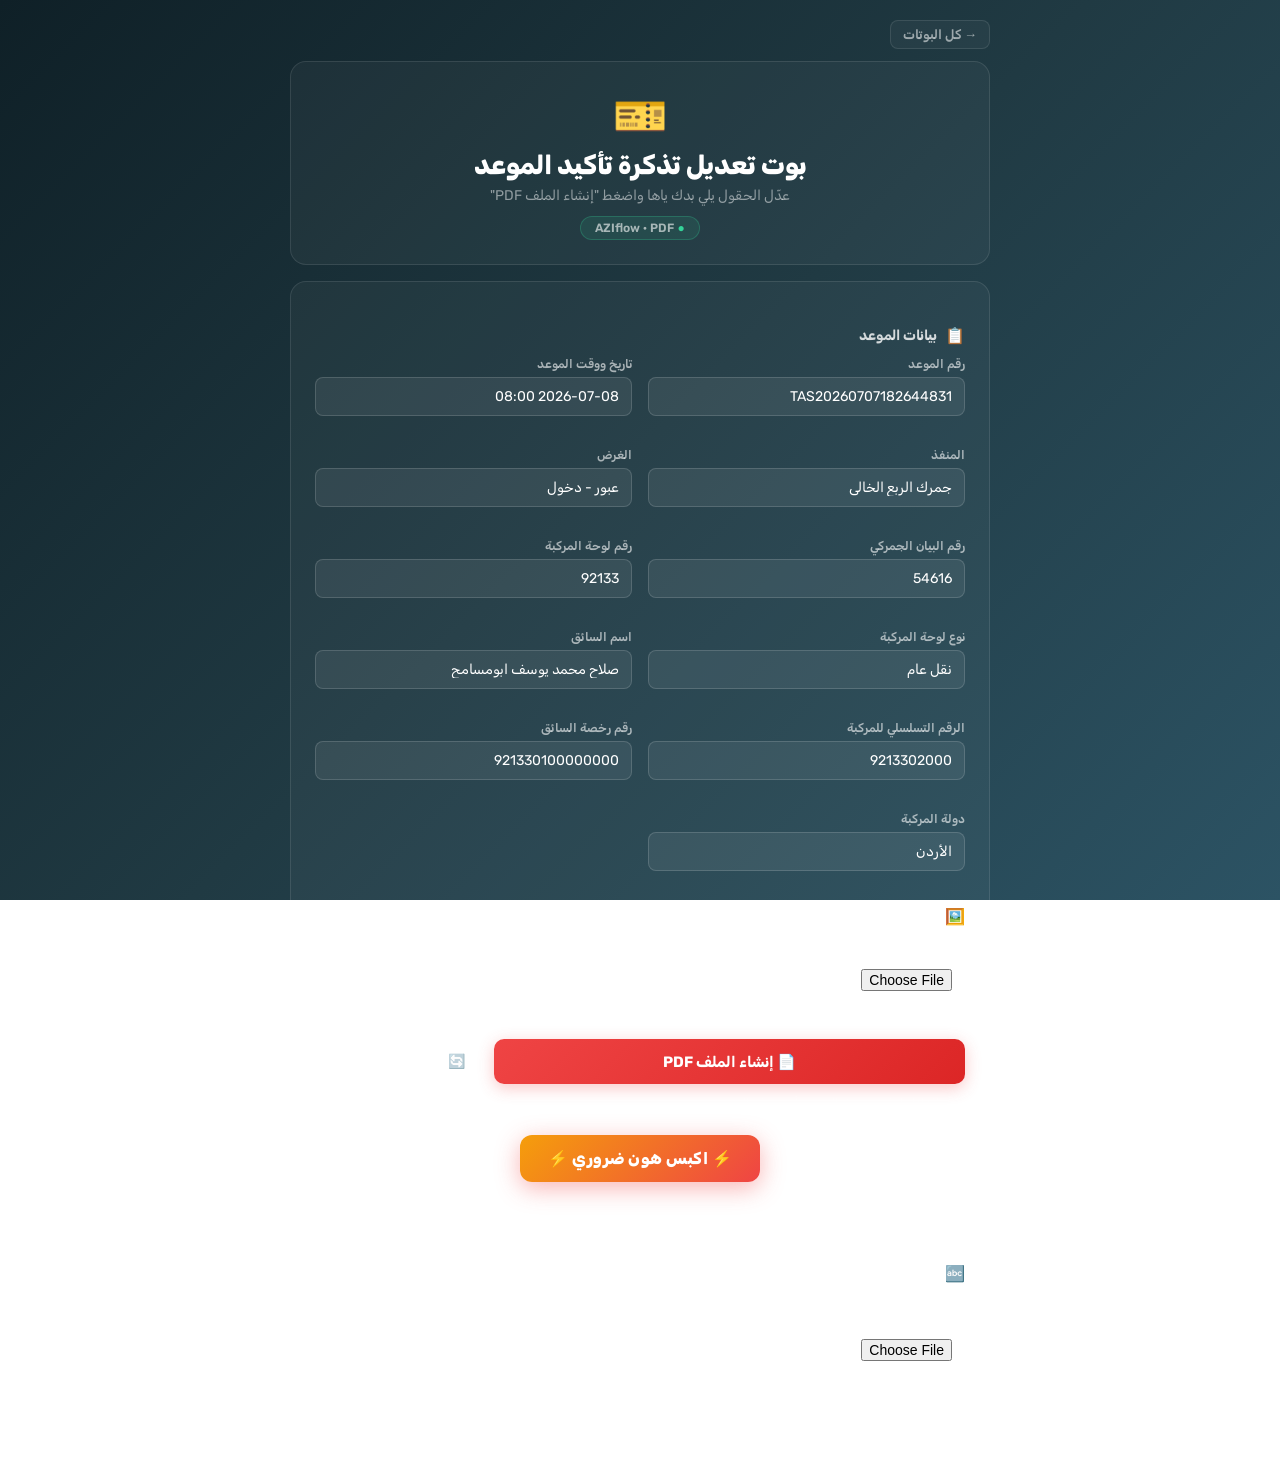
==== bots/bayan/index.html @ f9754955 "Draw a QR code for the appointment number when no image is uploaded Generates a QR code (Model 2, er" ====
<!DOCTYPE html>
<html lang="ar" dir="rtl">
<head>
<meta charset="UTF-8">
<meta name="viewport" content="width=device-width, initial-scale=1.0, viewport-fit=cover">
<link rel="manifest" href="../../manifest.webmanifest">
<meta name="theme-color" content="#0f2027">
<link rel="icon" type="image/png" href="../../shared/brand/favicon.png">
<link rel="apple-touch-icon" href="../../shared/brand/apple-touch-icon.png">
<meta name="mobile-web-app-capable" content="yes">
<meta name="apple-mobile-web-app-capable" content="yes">
<meta name="apple-mobile-web-app-title" content="AZIflow">
<meta name="apple-mobile-web-app-status-bar-style" content="black-translucent">
<title>بوت تعديل تذكرة تأكيد الموعد - AZIflow</title>
<link rel="preconnect" href="https://fonts.googleapis.com">
<link rel="preconnect" href="https://fonts.gstatic.com" crossorigin>
<link href="https://fonts.googleapis.com/css2?family=Rubik:ital,wght@0,300..900;1,300..900&display=swap" rel="stylesheet">
<link rel="stylesheet" href="../../shared/azi.css">
<style>
  /* خاص بهذا البوت */
  a.dl { display:inline-block; margin-top:14px; background:linear-gradient(135deg,#10b981 0%,#059669 100%); color:#fff; padding:12px 20px; border-radius:10px; text-decoration:none; font-weight:700; box-shadow:0 4px 16px rgba(16,185,129,0.3); }
  .fontBox { display:flex; justify-content:space-between; align-items:center; flex-wrap:wrap; gap:10px; }
  .fontBox .hint { margin-top:2px; }
  .fontBadge { font-size:11px; background:rgba(255,255,255,0.07); border:1px solid rgba(255,255,255,0.15); padding:3px 10px; border-radius:20px; color:rgba(255,255,255,0.6); }
</style>
</head>
<body>
<div class="wrapper">
  <a class="backLink" href="../../index.html">→ كل البوتات</a>
  <div class="header">
    <div class="icon">🎫</div>
    <h1>بوت تعديل تذكرة تأكيد الموعد</h1>
    <p>عدّل الحقول يلي بدك ياها واضغط "إنشاء الملف PDF"</p>
    <div class="badge"><span style="color:#34d399">●</span> AZIflow · PDF</div>
  </div>

  <div class="card">
    <div class="section"><span>📋</span><span class="lbl">بيانات الموعد</span></div>
    <div class="grid2">
      <div class="field"><label class="flbl" for="appointment_no">رقم الموعد</label><input type="text" id="appointment_no"></div>
      <div class="field"><label class="flbl" for="date_time">تاريخ ووقت الموعد</label><input type="text" id="date_time"></div>
      <div class="field"><label class="flbl" for="port">المنفذ</label><input type="text" id="port"></div>
      <div class="field"><label class="flbl" for="purpose">الغرض</label><input type="text" id="purpose"></div>
      <div class="field"><label class="flbl" for="declaration_no">رقم البيان الجمركي</label><input type="text" id="declaration_no"></div>
      <div class="field"><label class="flbl" for="plate_no">رقم لوحة المركبة</label><input type="text" id="plate_no"></div>
      <div class="field"><label class="flbl" for="plate_type">نوع لوحة المركبة</label><input type="text" id="plate_type"></div>
      <div class="field"><label class="flbl" for="driver_name">اسم السائق</label><input type="text" id="driver_name"></div>
      <div class="field"><label class="flbl" for="serial_id">الرقم التسلسلي للمركبة</label><input type="text" id="serial_id"></div>
      <div class="field"><label class="flbl" for="license_no">رقم رخصة السائق</label><input type="text" id="license_no"></div>
      <div class="field"><label class="flbl" for="country">دولة المركبة</label><input type="text" id="country"></div>
    </div>

    <div class="section"><span>🖼️</span><span class="lbl">الصورة</span></div>
    <div class="field">
      <label class="flbl" for="photofile">صورة (90×90 نقطة، بنفس مكان الصورة القديمة)</label>
      <input type="file" id="photofile" accept="image/png,image/jpeg">
      <span class="hint">إذا ما رفعت صورة، بنرسم رمز QR لرقم الموعد بنفس المواصفات (21×21 ملم + منطقة هادئة 4 ملم) بنفس المكان.</span>
    </div>


    <div id="errorBox" class="errorBox hidden"></div>
    <div id="successBox" class="successBox hidden"></div>
    <div class="btnRow">
      <button class="pdfBtn" id="generate" type="button">📄 إنشاء الملف PDF</button>
      <button class="resetBtn" id="reset" type="button">🔄 إرجاع القيم الأصلية</button>
    </div>
    <div id="dlwrap"></div>
    <span class="hint" style="margin-top:12px">ملاحظة: إذا ما رفعت صورة، الرمز بيتولّد من رقم الموعد.</span>
    <div id="credit"></div>
  </div>

  <div class="card">
    <div class="section"><span>🔤</span><span class="lbl">خط الأرقام (ChromeSans Regular)</span></div>
    <div class="fontBox">
      <span class="hint">إذا ما رفعت ملف الخط، رح تُستخدم Helvetica مؤقتًا للأرقام.</span>
      <span class="fontBadge" id="numfontbadge">الحالي: Helvetica (افتراضي)</span>
    </div>
    <div class="field" style="margin-top:12px">
      <input type="file" id="numfontfile" accept=".ttf,.otf">
      <span class="hint">ارفع <b>chromesans-regular.ttf/otf</b> ليُضمَّن في الأرقام والحقول الإنجليزية.</span>
    </div>
  </div>
</div>

<!-- المكتبات مضمّنة للعمل بدون إنترنت -->
<script>!function(t,e){"object"==typeof exports&&"undefined"!=typeof module?e(exports):"function"==typeof define&&define.amd?define(["exports"],e):e((t=t||self).PDFLib={})}(this,(function(t){"use strict";
/*! *****************************************************************************
    Copyright (c) Microsoft Corporation. All rights reserved.
    Licensed under the Apache License, Version 2.0 (the "License"); you may not use
    this file except in compliance with the License. You may obtain a copy of the
    License at http://www.apache.org/licenses/LICENSE-2.0

    THIS CODE IS PROVIDED ON AN *AS IS* BASIS, WITHOUT WARRANTIES OR CONDITIONS OF ANY
    KIND, EITHER EXPRESS OR IMPLIED, INCLUDING WITHOUT LIMITATION ANY IMPLIED
    WARRANTIES OR CONDITIONS OF TITLE, FITNESS FOR A PARTICULAR PURPOSE,
    MERCHANTABLITY OR NON-INFRINGEMENT.

    See the Apache Version 2.0 License for specific language governing permissions
    and limitations under the License.
    ***************************************************************************** */var e=function(t,n){return(e=Object.setPrototypeOf||{__proto__:[]}instanceof Array&&function(t,e){t.__proto__=e}||function(t,e){for(var n in e)e.hasOwnProperty(n)&&(t[n]=e[n])})(t,n)};function n(t,n){function r(){this.constructor=t}e(t,n),t.prototype=null===n?Object.create(n):(r.prototype=n.prototype,new r)}var r=function(){return(r=Object.assign||function(t){for(var e,n=1,r=arguments.length;n<r;n++)for(var i in e=arguments[n])Object.prototype.hasOwnProperty.call(e,i)&&(t[i]=e[i]);return t}).apply(this,arguments)};function i(t,e,n,r){return new(n||(n=Promise))((function(i,o){function a(t){try{l(r.next(t))}catch(t){o(t)}}function s(t){try{l(r.throw(t))}catch(t){o(t)}}function l(t){var e;t.done?i(t.value):(e=t.value,e instanceof n?e:new n((function(t){t(e)}))).then(a,s)}l((r=r.apply(t,e||[])).next())}))}function o(t,e){var n,r,i,o,a={label:0,sent:function(){if(1&i[0])throw i[1];return i[1]},trys:[],ops:[]};return o={next:s(0),throw:s(1),return:s(2)},"function"==typeof Symbol&&(o[Symbol.iterator]=function(){return this}),o;function s(o){return function(s){return function(o){if(n)throw new TypeError("Generator is already executing.");for(;a;)try{if(n=1,r&&(i=2&o[0]?r.return:o[0]?r.throw||((i=r.return)&&i.call(r),0):r.next)&&!(i=i.call(r,o[1])).done)return i;switch(r=0,i&&(o=[2&o[0],i.value]),o[0]){case 0:case 1:i=o;break;case 4:return a.label++,{value:o[1],done:!1};case 5:a.label++,r=o[1],o=[0];continue;case 7:o=a.ops.pop(),a.trys.pop();continue;default:if(!(i=a.trys,(i=i.length>0&&i[i.length-1])||6!==o[0]&&2!==o[0])){a=0;continue}if(3===o[0]&&(!i||o[1]>i[0]&&o[1]<i[3])){a.label=o[1];break}if(6===o[0]&&a.label<i[1]){a.label=i[1],i=o;break}if(i&&a.label<i[2]){a.label=i[2],a.ops.push(o);break}i[2]&&a.ops.pop(),a.trys.pop();continue}o=e.call(t,a)}catch(t){o=[6,t],r=0}finally{n=i=0}if(5&o[0])throw o[1];return{value:o[0]?o[1]:void 0,done:!0}}([o,s])}}}function a(){for(var t=0,e=0,n=arguments.length;e<n;e++)t+=arguments[e].length;var r=Array(t),i=0;for(e=0;e<n;e++)for(var o=arguments[e],a=0,s=o.length;a<s;a++,i++)r[i]=o[a];return r}for(var s="ABCDEFGHIJKLMNOPQRSTUVWXYZabcdefghijklmnopqrstuvwxyz0123456789+/",l=new Uint8Array(256),h=0;h<s.length;h++)l[s.charCodeAt(h)]=h;var u,c=function(t){for(var e="",n=t.length,r=0;r<n;r+=3)e+=s[t[r]>>2],e+=s[(3&t[r])<<4|t[r+1]>>4],e+=s[(15&t[r+1])<<2|t[r+2]>>6],e+=s[63&t[r+2]];return n%3==2?e=e.substring(0,e.length-1)+"=":n%3==1&&(e=e.substring(0,e.length-2)+"=="),e},d=function(t){var e,n,r,i,o,a=.75*t.length,s=t.length,h=0;"="===t[t.length-1]&&(a--,"="===t[t.length-2]&&a--);var u=new Uint8Array(a);for(e=0;e<s;e+=4)n=l[t.charCodeAt(e)],r=l[t.charCodeAt(e+1)],i=l[t.charCodeAt(e+2)],o=l[t.charCodeAt(e+3)],u[h++]=n<<2|r>>4,u[h++]=(15&r)<<4|i>>2,u[h++]=(3&i)<<6|63&o;return u},f=/^(data)?:?([\w\/\+]+)?;?(charset=[\w-]+|base64)?.*,/i,p=function(t){var e=t.trim(),n=e.substring(0,100).match(f);if(!n)return d(e);var r=n[0],i=e.substring(r.length);return d(i)},g=function(t){return t.charCodeAt(0)},v=function(t){return t.codePointAt(0)},y=function(t,e){return x(t.toString(16),e,"0").toUpperCase()},m=function(t){return y(t,2)},b=function(t){return String.fromCharCode(t)},w=function(t){return b(parseInt(t,16))},x=function(t,e,n){for(var r="",i=0,o=e-t.length;i<o;i++)r+=n;return r+t},k=function(t,e,n){for(var r=t.length,i=0;i<r;i++)e[n++]=t.charCodeAt(i);return r},F=function(t){return t.replace(/[.*+?^${}()|[\]\\]/g,"\\$&")},S=function(t){return t.replace(/\t|\u0085|\u2028|\u2029/g,"    ").replace(/[\b\v]/g,"")},C=["\\n","\\f","\\r","\\u000B"],A=function(t){return/^[\n\f\r\u000B]$/.test(t)},T=function(t){return t.split(/[\n\f\r\u000B]/)},P=function(t){return t.replace(/[\n\f\r\u000B]/g," ")},z=function(t,e){var n,r=t.charCodeAt(e),i=e+1,o=1;return r>=55296&&r<=56319&&t.length>i&&(n=t.charCodeAt(i))>=56320&&n<=57343&&(o=2),[t.slice(e,e+o),o]},R=function(t){for(var e=[],n=0,r=t.length;n<r;){var i=z(t,n),o=i[0],a=i[1];e.push(o),n+=a}return e},O=function(t,e,n,r){for(var i=function(t){for(var e=C.join("|"),n=["$"],r=0,i=t.length;r<i;r++){var o=t[r];if(A(o))throw new TypeError("`wordBreak` must not include "+e);n.push(""===o?".":F(o))}var a=n.join("|");return new RegExp("("+e+")|((.*?)("+a+"))","gm")}(e),o=S(t).match(i),a="",s=0,l=[],h=function(){""!==a&&l.push(a),a="",s=0},u=0,c=o.length;u<c;u++){var d=o[u];if(A(d))h();else{var f=r(d);s+f>n&&h(),a+=d,s+=f}}return h(),l},D=/^D:(\d\d\d\d)(\d\d)?(\d\d)?(\d\d)?(\d\d)?(\d\d)?([+\-Z])?(\d\d)?'?(\d\d)?'?$/,B=function(t){var e=t.match(D);if(e){var n=e[1],r=e[2],i=void 0===r?"01":r,o=e[3],a=void 0===o?"01":o,s=e[4],l=void 0===s?"00":s,h=e[5],u=void 0===h?"00":h,c=e[6],d=void 0===c?"00":c,f=e[7],p=void 0===f?"Z":f,g=e[8],v=void 0===g?"00":g,y=e[9];return new Date(n+"-"+i+"-"+a+"T"+l+":"+u+":"+d+("Z"===p?"Z":""+p+v+":"+(void 0===y?"00":y)))}},N=function(t,e){for(var n,r,i=0;i<t.length;){var o=t.substring(i).match(e);if(!o)return{match:r,pos:i};r=o,i+=(null!==(n=o.index)&&void 0!==n?n:0)+o[0].length}return{match:r,pos:i}},E=function(t){return t[t.length-1]},j=function(t){if(t instanceof Uint8Array)return t;for(var e=t.length,n=new Uint8Array(e),r=0;r<e;r++)n[r]=t.charCodeAt(r);return n},M=function(){for(var t=[],e=0;e<arguments.length;e++)t[e]=arguments[e];for(var n=t.length,r=[],i=0;i<n;i++){var o=t[i];r[i]=o instanceof Uint8Array?o:j(o)}var a=0;for(i=0;i<n;i++)a+=t[i].length;for(var s=new Uint8Array(a),l=0,h=0;h<n;h++)for(var u=r[h],c=0,d=u.length;c<d;c++)s[l++]=u[c];return s},I=function(t){for(var e=0,n=0,r=t.length;n<r;n++)e+=t[n].length;var i=new Uint8Array(e),o=0;for(n=0,r=t.length;n<r;n++){var a=t[n];i.set(a,o),o+=a.length}return i},U=function(t){for(var e="",n=0,r=t.length;n<r;n++)e+=b(t[n]);return e},V=function(t,e){return t.id-e.id},W=function(t,e){for(var n=[],r=0,i=t.length;r<i;r++){var o=t[r],a=t[r-1];0!==r&&e(o)===e(a)||n.push(o)}return n},q=function(t){for(var e=t.length,n=0,r=Math.floor(e/2);n<r;n++){var i=n,o=e-n-1,a=t[n];t[i]=t[o],t[o]=a}return t},L=function(t){for(var e=0,n=0,r=t.length;n<r;n++)e+=t[n];return e},K=function(t,e){for(var n=new Array(e-t),r=0,i=n.length;r<i;r++)n[r]=t+r;return n},G=function(t,e){for(var n=new Array(e.length),r=0,i=e.length;r<i;r++)n[r]=t[e[r]];return n},H=function(t){return t instanceof Uint8Array||t instanceof ArrayBuffer||"string"==typeof t},_=function(t){if("string"==typeof t)return p(t);if(t instanceof ArrayBuffer)return new Uint8Array(t);if(t instanceof Uint8Array)return t;throw new TypeError("`input` must be one of `string | ArrayBuffer | Uint8Array`")},X=function(){return new Promise((function(t){setTimeout((function(){return t()}),0)}))},Z=function(t,e){void 0===e&&(e=!0);var n=[];e&&n.push(65279);for(var r=0,i=t.length;r<i;){var o=t.codePointAt(r);if(o<65536)n.push(o),r+=1;else{if(!(o<1114112))throw new Error("Invalid code point: 0x"+m(o));n.push(Q(o),$(o)),r+=2}}return new Uint16Array(n)},Y=function(t){return t>=0&&t<=65535},J=function(t){return t>=65536&&t<=1114111},Q=function(t){return Math.floor((t-65536)/1024)+55296},$=function(t){return(t-65536)%1024+56320};!function(t){t.BigEndian="BigEndian",t.LittleEndian="LittleEndian"}(u||(u={}));var tt="�".codePointAt(0),et=function(t,e){if(void 0===e&&(e=!0),t.length<=1)return String.fromCodePoint(tt);for(var n=e?ot(t):u.BigEndian,r=e?2:0,i=[];t.length-r>=2;){var o=it(t[r++],t[r++],n);if(nt(o))if(t.length-r<2)i.push(tt);else{var a=it(t[r++],t[r++],n);rt(a)?i.push(o,a):i.push(tt)}else rt(o)?(r+=2,i.push(tt)):i.push(o)}return r<t.length&&i.push(tt),String.fromCodePoint.apply(String,i)},nt=function(t){return t>=55296&&t<=56319},rt=function(t){return t>=56320&&t<=57343},it=function(t,e,n){if(n===u.LittleEndian)return e<<8|t;if(n===u.BigEndian)return t<<8|e;throw new Error("Invalid byteOrder: "+n)},ot=function(t){return at(t)?u.BigEndian:st(t)?u.LittleEndian:u.BigEndian},at=function(t){return 254===t[0]&&255===t[1]},st=function(t){return 255===t[0]&&254===t[1]},lt=function(t){return at(t)||st(t)},ht=function(t){var e,n=String(t);if(Math.abs(t)<1){if(e=parseInt(t.toString().split("e-")[1])){var r=t<0;r&&(t*=-1),t*=Math.pow(10,e-1),n="0."+new Array(e).join("0")+t.toString().substring(2),r&&(n="-"+n)}}else(e=parseInt(t.toString().split("+")[1]))>20&&(e-=20,n=(t/=Math.pow(10,e)).toString()+new Array(e+1).join("0"));return n},ut=function(t){return Math.ceil(t.toString(2).length/8)},ct=function(t){for(var e=new Uint8Array(ut(t)),n=1;n<=e.length;n++)e[n-1]=t>>8*(e.length-n);return e},dt=function(t){throw new Error(t)};function ft(t,e,n){return t(n={path:e,exports:{},require:function(t,e){return function(){throw new Error("Dynamic requires are not currently supported by @rollup/plugin-commonjs")}(null==e&&n.path)}},n.exports),n.exports}var pt=ft((function(t,e){var n="undefined"!=typeof Uint8Array&&"undefined"!=typeof Uint16Array&&"undefined"!=typeof Int32Array;function r(t,e){return Object.prototype.hasOwnProperty.call(t,e)}e.assign=function(t){for(var e=Array.prototype.slice.call(arguments,1);e.length;){var n=e.shift();if(n){if("object"!=typeof n)throw new TypeError(n+"must be non-object");for(var i in n)r(n,i)&&(t[i]=n[i])}}return t},e.shrinkBuf=function(t,e){return t.length===e?t:t.subarray?t.subarray(0,e):(t.length=e,t)};var i={arraySet:function(t,e,n,r,i){if(e.subarray&&t.subarray)t.set(e.subarray(n,n+r),i);else for(var o=0;o<r;o++)t[i+o]=e[n+o]},flattenChunks:function(t){var e,n,r,i,o,a;for(r=0,e=0,n=t.length;e<n;e++)r+=t[e].length;for(a=new Uint8Array(r),i=0,e=0,n=t.length;e<n;e++)o=t[e],a.set(o,i),i+=o.length;return a}},o={arraySet:function(t,e,n,r,i){for(var o=0;o<r;o++)t[i+o]=e[n+o]},flattenChunks:function(t){return[].concat.apply([],t)}};e.setTyped=function(t){t?(e.Buf8=Uint8Array,e.Buf16=Uint16Array,e.Buf32=Int32Array,e.assign(e,i)):(e.Buf8=Array,e.Buf16=Array,e.Buf32=Array,e.assign(e,o))},e.setTyped(n)}));function gt(t){for(var e=t.length;--e>=0;)t[e]=0}var vt=[0,0,0,0,0,0,0,0,1,1,1,1,2,2,2,2,3,3,3,3,4,4,4,4,5,5,5,5,0],yt=[0,0,0,0,1,1,2,2,3,3,4,4,5,5,6,6,7,7,8,8,9,9,10,10,11,11,12,12,13,13],mt=[0,0,0,0,0,0,0,0,0,0,0,0,0,0,0,0,2,3,7],bt=[16,17,18,0,8,7,9,6,10,5,11,4,12,3,13,2,14,1,15],wt=new Array(576);gt(wt);var xt=new Array(60);gt(xt);var kt=new Array(512);gt(kt);var Ft=new Array(256);gt(Ft);var St=new Array(29);gt(St);var Ct,At,Tt,Pt=new Array(30);function zt(t,e,n,r,i){this.static_tree=t,this.extra_bits=e,this.extra_base=n,this.elems=r,this.max_length=i,this.has_stree=t&&t.length}function Rt(t,e){this.dyn_tree=t,this.max_code=0,this.stat_desc=e}function Ot(t){return t<256?kt[t]:kt[256+(t>>>7)]}function Dt(t,e){t.pending_buf[t.pending++]=255&e,t.pending_buf[t.pending++]=e>>>8&255}function Bt(t,e,n){t.bi_valid>16-n?(t.bi_buf|=e<<t.bi_valid&65535,Dt(t,t.bi_buf),t.bi_buf=e>>16-t.bi_valid,t.bi_valid+=n-16):(t.bi_buf|=e<<t.bi_valid&65535,t.bi_valid+=n)}function Nt(t,e,n){Bt(t,n[2*e],n[2*e+1])}function Et(t,e){var n=0;do{n|=1&t,t>>>=1,n<<=1}while(--e>0);return n>>>1}function jt(t,e,n){var r,i,o=new Array(16),a=0;for(r=1;r<=15;r++)o[r]=a=a+n[r-1]<<1;for(i=0;i<=e;i++){var s=t[2*i+1];0!==s&&(t[2*i]=Et(o[s]++,s))}}function Mt(t){var e;for(e=0;e<286;e++)t.dyn_ltree[2*e]=0;for(e=0;e<30;e++)t.dyn_dtree[2*e]=0;for(e=0;e<19;e++)t.bl_tree[2*e]=0;t.dyn_ltree[512]=1,t.opt_len=t.static_len=0,t.last_lit=t.matches=0}function It(t){t.bi_valid>8?Dt(t,t.bi_buf):t.bi_valid>0&&(t.pending_buf[t.pending++]=t.bi_buf),t.bi_buf=0,t.bi_valid=0}function Ut(t,e,n,r){var i=2*e,o=2*n;return t[i]<t[o]||t[i]===t[o]&&r[e]<=r[n]}function Vt(t,e,n){for(var r=t.heap[n],i=n<<1;i<=t.heap_len&&(i<t.heap_len&&Ut(e,t.heap[i+1],t.heap[i],t.depth)&&i++,!Ut(e,r,t.heap[i],t.depth));)t.heap[n]=t.heap[i],n=i,i<<=1;t.heap[n]=r}function Wt(t,e,n){var r,i,o,a,s=0;if(0!==t.last_lit)do{r=t.pending_buf[t.d_buf+2*s]<<8|t.pending_buf[t.d_buf+2*s+1],i=t.pending_buf[t.l_buf+s],s++,0===r?Nt(t,i,e):(Nt(t,(o=Ft[i])+256+1,e),0!==(a=vt[o])&&Bt(t,i-=St[o],a),Nt(t,o=Ot(--r),n),0!==(a=yt[o])&&Bt(t,r-=Pt[o],a))}while(s<t.last_lit);Nt(t,256,e)}function qt(t,e){var n,r,i,o=e.dyn_tree,a=e.stat_desc.static_tree,s=e.stat_desc.has_stree,l=e.stat_desc.elems,h=-1;for(t.heap_len=0,t.heap_max=573,n=0;n<l;n++)0!==o[2*n]?(t.heap[++t.heap_len]=h=n,t.depth[n]=0):o[2*n+1]=0;for(;t.heap_len<2;)o[2*(i=t.heap[++t.heap_len]=h<2?++h:0)]=1,t.depth[i]=0,t.opt_len--,s&&(t.static_len-=a[2*i+1]);for(e.max_code=h,n=t.heap_len>>1;n>=1;n--)Vt(t,o,n);i=l;do{n=t.heap[1],t.heap[1]=t.heap[t.heap_len--],Vt(t,o,1),r=t.heap[1],t.heap[--t.heap_max]=n,t.heap[--t.heap_max]=r,o[2*i]=o[2*n]+o[2*r],t.depth[i]=(t.depth[n]>=t.depth[r]?t.depth[n]:t.depth[r])+1,o[2*n+1]=o[2*r+1]=i,t.heap[1]=i++,Vt(t,o,1)}while(t.heap_len>=2);t.heap[--t.heap_max]=t.heap[1],function(t,e){var n,r,i,o,a,s,l=e.dyn_tree,h=e.max_code,u=e.stat_desc.static_tree,c=e.stat_desc.has_stree,d=e.stat_desc.extra_bits,f=e.stat_desc.extra_base,p=e.stat_desc.max_length,g=0;for(o=0;o<=15;o++)t.bl_count[o]=0;for(l[2*t.heap[t.heap_max]+1]=0,n=t.heap_max+1;n<573;n++)(o=l[2*l[2*(r=t.heap[n])+1]+1]+1)>p&&(o=p,g++),l[2*r+1]=o,r>h||(t.bl_count[o]++,a=0,r>=f&&(a=d[r-f]),s=l[2*r],t.opt_len+=s*(o+a),c&&(t.static_len+=s*(u[2*r+1]+a)));if(0!==g){do{for(o=p-1;0===t.bl_count[o];)o--;t.bl_count[o]--,t.bl_count[o+1]+=2,t.bl_count[p]--,g-=2}while(g>0);for(o=p;0!==o;o--)for(r=t.bl_count[o];0!==r;)(i=t.heap[--n])>h||(l[2*i+1]!==o&&(t.opt_len+=(o-l[2*i+1])*l[2*i],l[2*i+1]=o),r--)}}(t,e),jt(o,h,t.bl_count)}function Lt(t,e,n){var r,i,o=-1,a=e[1],s=0,l=7,h=4;for(0===a&&(l=138,h=3),e[2*(n+1)+1]=65535,r=0;r<=n;r++)i=a,a=e[2*(r+1)+1],++s<l&&i===a||(s<h?t.bl_tree[2*i]+=s:0!==i?(i!==o&&t.bl_tree[2*i]++,t.bl_tree[32]++):s<=10?t.bl_tree[34]++:t.bl_tree[36]++,s=0,o=i,0===a?(l=138,h=3):i===a?(l=6,h=3):(l=7,h=4))}function Kt(t,e,n){var r,i,o=-1,a=e[1],s=0,l=7,h=4;for(0===a&&(l=138,h=3),r=0;r<=n;r++)if(i=a,a=e[2*(r+1)+1],!(++s<l&&i===a)){if(s<h)do{Nt(t,i,t.bl_tree)}while(0!=--s);else 0!==i?(i!==o&&(Nt(t,i,t.bl_tree),s--),Nt(t,16,t.bl_tree),Bt(t,s-3,2)):s<=10?(Nt(t,17,t.bl_tree),Bt(t,s-3,3)):(Nt(t,18,t.bl_tree),Bt(t,s-11,7));s=0,o=i,0===a?(l=138,h=3):i===a?(l=6,h=3):(l=7,h=4)}}gt(Pt);var Gt=!1;function Ht(t,e,n,r){Bt(t,0+(r?1:0),3),function(t,e,n,r){It(t),r&&(Dt(t,n),Dt(t,~n)),pt.arraySet(t.pending_buf,t.window,e,n,t.pending),t.pending+=n}(t,e,n,!0)}var _t={_tr_init:function(t){Gt||(!function(){var t,e,n,r,i,o=new Array(16);for(n=0,r=0;r<28;r++)for(St[r]=n,t=0;t<1<<vt[r];t++)Ft[n++]=r;for(Ft[n-1]=r,i=0,r=0;r<16;r++)for(Pt[r]=i,t=0;t<1<<yt[r];t++)kt[i++]=r;for(i>>=7;r<30;r++)for(Pt[r]=i<<7,t=0;t<1<<yt[r]-7;t++)kt[256+i++]=r;for(e=0;e<=15;e++)o[e]=0;for(t=0;t<=143;)wt[2*t+1]=8,t++,o[8]++;for(;t<=255;)wt[2*t+1]=9,t++,o[9]++;for(;t<=279;)wt[2*t+1]=7,t++,o[7]++;for(;t<=287;)wt[2*t+1]=8,t++,o[8]++;for(jt(wt,287,o),t=0;t<30;t++)xt[2*t+1]=5,xt[2*t]=Et(t,5);Ct=new zt(wt,vt,257,286,15),At=new zt(xt,yt,0,30,15),Tt=new zt(new Array(0),mt,0,19,7)}(),Gt=!0),t.l_desc=new Rt(t.dyn_ltree,Ct),t.d_desc=new Rt(t.dyn_dtree,At),t.bl_desc=new Rt(t.bl_tree,Tt),t.bi_buf=0,t.bi_valid=0,Mt(t)},_tr_stored_block:Ht,_tr_flush_block:function(t,e,n,r){var i,o,a=0;t.level>0?(2===t.strm.data_type&&(t.strm.data_type=function(t){var e,n=4093624447;for(e=0;e<=31;e++,n>>>=1)if(1&n&&0!==t.dyn_ltree[2*e])return 0;if(0!==t.dyn_ltree[18]||0!==t.dyn_ltree[20]||0!==t.dyn_ltree[26])return 1;for(e=32;e<256;e++)if(0!==t.dyn_ltree[2*e])return 1;return 0}(t)),qt(t,t.l_desc),qt(t,t.d_desc),a=function(t){var e;for(Lt(t,t.dyn_ltree,t.l_desc.max_code),Lt(t,t.dyn_dtree,t.d_desc.max_code),qt(t,t.bl_desc),e=18;e>=3&&0===t.bl_tree[2*bt[e]+1];e--);return t.opt_len+=3*(e+1)+5+5+4,e}(t),i=t.opt_len+3+7>>>3,(o=t.static_len+3+7>>>3)<=i&&(i=o)):i=o=n+5,n+4<=i&&-1!==e?Ht(t,e,n,r):4===t.strategy||o===i?(Bt(t,2+(r?1:0),3),Wt(t,wt,xt)):(Bt(t,4+(r?1:0),3),function(t,e,n,r){var i;for(Bt(t,e-257,5),Bt(t,n-1,5),Bt(t,r-4,4),i=0;i<r;i++)Bt(t,t.bl_tree[2*bt[i]+1],3);Kt(t,t.dyn_ltree,e-1),Kt(t,t.dyn_dtree,n-1)}(t,t.l_desc.max_code+1,t.d_desc.max_code+1,a+1),Wt(t,t.dyn_ltree,t.dyn_dtree)),Mt(t),r&&It(t)},_tr_tally:function(t,e,n){return t.pending_buf[t.d_buf+2*t.last_lit]=e>>>8&255,t.pending_buf[t.d_buf+2*t.last_lit+1]=255&e,t.pending_buf[t.l_buf+t.last_lit]=255&n,t.last_lit++,0===e?t.dyn_ltree[2*n]++:(t.matches++,e--,t.dyn_ltree[2*(Ft[n]+256+1)]++,t.dyn_dtree[2*Ot(e)]++),t.last_lit===t.lit_bufsize-1},_tr_align:function(t){Bt(t,2,3),Nt(t,256,wt),function(t){16===t.bi_valid?(Dt(t,t.bi_buf),t.bi_buf=0,t.bi_valid=0):t.bi_valid>=8&&(t.pending_buf[t.pending++]=255&t.bi_buf,t.bi_buf>>=8,t.bi_valid-=8)}(t)}};var Xt=function(t,e,n,r){for(var i=65535&t|0,o=t>>>16&65535|0,a=0;0!==n;){n-=a=n>2e3?2e3:n;do{o=o+(i=i+e[r++]|0)|0}while(--a);i%=65521,o%=65521}return i|o<<16|0};var Zt=function(){for(var t,e=[],n=0;n<256;n++){t=n;for(var r=0;r<8;r++)t=1&t?3988292384^t>>>1:t>>>1;e[n]=t}return e}();var Yt,Jt=function(t,e,n,r){var i=Zt,o=r+n;t^=-1;for(var a=r;a<o;a++)t=t>>>8^i[255&(t^e[a])];return-1^t},Qt={2:"need dictionary",1:"stream end",0:"","-1":"file error","-2":"stream error","-3":"data error","-4":"insufficient memory","-5":"buffer error","-6":"incompatible version"};function $t(t,e){return t.msg=Qt[e],e}function te(t){return(t<<1)-(t>4?9:0)}function ee(t){for(var e=t.length;--e>=0;)t[e]=0}function ne(t){var e=t.state,n=e.pending;n>t.avail_out&&(n=t.avail_out),0!==n&&(pt.arraySet(t.output,e.pending_buf,e.pending_out,n,t.next_out),t.next_out+=n,e.pending_out+=n,t.total_out+=n,t.avail_out-=n,e.pending-=n,0===e.pending&&(e.pending_out=0))}function re(t,e){_t._tr_flush_block(t,t.block_start>=0?t.block_start:-1,t.strstart-t.block_start,e),t.block_start=t.strstart,ne(t.strm)}function ie(t,e){t.pending_buf[t.pending++]=e}function oe(t,e){t.pending_buf[t.pending++]=e>>>8&255,t.pending_buf[t.pending++]=255&e}function ae(t,e,n,r){var i=t.avail_in;return i>r&&(i=r),0===i?0:(t.avail_in-=i,pt.arraySet(e,t.input,t.next_in,i,n),1===t.state.wrap?t.adler=Xt(t.adler,e,i,n):2===t.state.wrap&&(t.adler=Jt(t.adler,e,i,n)),t.next_in+=i,t.total_in+=i,i)}function se(t,e){var n,r,i=t.max_chain_length,o=t.strstart,a=t.prev_length,s=t.nice_match,l=t.strstart>t.w_size-262?t.strstart-(t.w_size-262):0,h=t.window,u=t.w_mask,c=t.prev,d=t.strstart+258,f=h[o+a-1],p=h[o+a];t.prev_length>=t.good_match&&(i>>=2),s>t.lookahead&&(s=t.lookahead);do{if(h[(n=e)+a]===p&&h[n+a-1]===f&&h[n]===h[o]&&h[++n]===h[o+1]){o+=2,n++;do{}while(h[++o]===h[++n]&&h[++o]===h[++n]&&h[++o]===h[++n]&&h[++o]===h[++n]&&h[++o]===h[++n]&&h[++o]===h[++n]&&h[++o]===h[++n]&&h[++o]===h[++n]&&o<d);if(r=258-(d-o),o=d-258,r>a){if(t.match_start=e,a=r,r>=s)break;f=h[o+a-1],p=h[o+a]}}}while((e=c[e&u])>l&&0!=--i);return a<=t.lookahead?a:t.lookahead}function le(t){var e,n,r,i,o,a=t.w_size;do{if(i=t.window_size-t.lookahead-t.strstart,t.strstart>=a+(a-262)){pt.arraySet(t.window,t.window,a,a,0),t.match_start-=a,t.strstart-=a,t.block_start-=a,e=n=t.hash_size;do{r=t.head[--e],t.head[e]=r>=a?r-a:0}while(--n);e=n=a;do{r=t.prev[--e],t.prev[e]=r>=a?r-a:0}while(--n);i+=a}if(0===t.strm.avail_in)break;if(n=ae(t.strm,t.window,t.strstart+t.lookahead,i),t.lookahead+=n,t.lookahead+t.insert>=3)for(o=t.strstart-t.insert,t.ins_h=t.window[o],t.ins_h=(t.ins_h<<t.hash_shift^t.window[o+1])&t.hash_mask;t.insert&&(t.ins_h=(t.ins_h<<t.hash_shift^t.window[o+3-1])&t.hash_mask,t.prev[o&t.w_mask]=t.head[t.ins_h],t.head[t.ins_h]=o,o++,t.insert--,!(t.lookahead+t.insert<3)););}while(t.lookahead<262&&0!==t.strm.avail_in)}function he(t,e){for(var n,r;;){if(t.lookahead<262){if(le(t),t.lookahead<262&&0===e)return 1;if(0===t.lookahead)break}if(n=0,t.lookahead>=3&&(t.ins_h=(t.ins_h<<t.hash_shift^t.window[t.strstart+3-1])&t.hash_mask,n=t.prev[t.strstart&t.w_mask]=t.head[t.ins_h],t.head[t.ins_h]=t.strstart),0!==n&&t.strstart-n<=t.w_size-262&&(t.match_length=se(t,n)),t.match_length>=3)if(r=_t._tr_tally(t,t.strstart-t.match_start,t.match_length-3),t.lookahead-=t.match_length,t.match_length<=t.max_lazy_match&&t.lookahead>=3){t.match_length--;do{t.strstart++,t.ins_h=(t.ins_h<<t.hash_shift^t.window[t.strstart+3-1])&t.hash_mask,n=t.prev[t.strstart&t.w_mask]=t.head[t.ins_h],t.head[t.ins_h]=t.strstart}while(0!=--t.match_length);t.strstart++}else t.strstart+=t.match_length,t.match_length=0,t.ins_h=t.window[t.strstart],t.ins_h=(t.ins_h<<t.hash_shift^t.window[t.strstart+1])&t.hash_mask;else r=_t._tr_tally(t,0,t.window[t.strstart]),t.lookahead--,t.strstart++;if(r&&(re(t,!1),0===t.strm.avail_out))return 1}return t.insert=t.strstart<2?t.strstart:2,4===e?(re(t,!0),0===t.strm.avail_out?3:4):t.last_lit&&(re(t,!1),0===t.strm.avail_out)?1:2}function ue(t,e){for(var n,r,i;;){if(t.lookahead<262){if(le(t),t.lookahead<262&&0===e)return 1;if(0===t.lookahead)break}if(n=0,t.lookahead>=3&&(t.ins_h=(t.ins_h<<t.hash_shift^t.window[t.strstart+3-1])&t.hash_mask,n=t.prev[t.strstart&t.w_mask]=t.head[t.ins_h],t.head[t.ins_h]=t.strstart),t.prev_length=t.match_length,t.prev_match=t.match_start,t.match_length=2,0!==n&&t.prev_length<t.max_lazy_match&&t.strstart-n<=t.w_size-262&&(t.match_length=se(t,n),t.match_length<=5&&(1===t.strategy||3===t.match_length&&t.strstart-t.match_start>4096)&&(t.match_length=2)),t.prev_length>=3&&t.match_length<=t.prev_length){i=t.strstart+t.lookahead-3,r=_t._tr_tally(t,t.strstart-1-t.prev_match,t.prev_length-3),t.lookahead-=t.prev_length-1,t.prev_length-=2;do{++t.strstart<=i&&(t.ins_h=(t.ins_h<<t.hash_shift^t.window[t.strstart+3-1])&t.hash_mask,n=t.prev[t.strstart&t.w_mask]=t.head[t.ins_h],t.head[t.ins_h]=t.strstart)}while(0!=--t.prev_length);if(t.match_available=0,t.match_length=2,t.strstart++,r&&(re(t,!1),0===t.strm.avail_out))return 1}else if(t.match_available){if((r=_t._tr_tally(t,0,t.window[t.strstart-1]))&&re(t,!1),t.strstart++,t.lookahead--,0===t.strm.avail_out)return 1}else t.match_available=1,t.strstart++,t.lookahead--}return t.match_available&&(r=_t._tr_tally(t,0,t.window[t.strstart-1]),t.match_available=0),t.insert=t.strstart<2?t.strstart:2,4===e?(re(t,!0),0===t.strm.avail_out?3:4):t.last_lit&&(re(t,!1),0===t.strm.avail_out)?1:2}function ce(t,e,n,r,i){this.good_length=t,this.max_lazy=e,this.nice_length=n,this.max_chain=r,this.func=i}function de(){this.strm=null,this.status=0,this.pending_buf=null,this.pending_buf_size=0,this.pending_out=0,this.pending=0,this.wrap=0,this.gzhead=null,this.gzindex=0,this.method=8,this.last_flush=-1,this.w_size=0,this.w_bits=0,this.w_mask=0,this.window=null,this.window_size=0,this.prev=null,this.head=null,this.ins_h=0,this.hash_size=0,this.hash_bits=0,this.hash_mask=0,this.hash_shift=0,this.block_start=0,this.match_length=0,this.prev_match=0,this.match_available=0,this.strstart=0,this.match_start=0,this.lookahead=0,this.prev_length=0,this.max_chain_length=0,this.max_lazy_match=0,this.level=0,this.strategy=0,this.good_match=0,this.nice_match=0,this.dyn_ltree=new pt.Buf16(1146),this.dyn_dtree=new pt.Buf16(122),this.bl_tree=new pt.Buf16(78),ee(this.dyn_ltree),ee(this.dyn_dtree),ee(this.bl_tree),this.l_desc=null,this.d_desc=null,this.bl_desc=null,this.bl_count=new pt.Buf16(16),this.heap=new pt.Buf16(573),ee(this.heap),this.heap_len=0,this.heap_max=0,this.depth=new pt.Buf16(573),ee(this.depth),this.l_buf=0,this.lit_bufsize=0,this.last_lit=0,this.d_buf=0,this.opt_len=0,this.static_len=0,this.matches=0,this.insert=0,this.bi_buf=0,this.bi_valid=0}function fe(t){var e;return t&&t.state?(t.total_in=t.total_out=0,t.data_type=2,(e=t.state).pending=0,e.pending_out=0,e.wrap<0&&(e.wrap=-e.wrap),e.status=e.wrap?42:113,t.adler=2===e.wrap?0:1,e.last_flush=0,_t._tr_init(e),0):$t(t,-2)}function pe(t){var e,n=fe(t);return 0===n&&((e=t.state).window_size=2*e.w_size,ee(e.head),e.max_lazy_match=Yt[e.level].max_lazy,e.good_match=Yt[e.level].good_length,e.nice_match=Yt[e.level].nice_length,e.max_chain_length=Yt[e.level].max_chain,e.strstart=0,e.block_start=0,e.lookahead=0,e.insert=0,e.match_length=e.prev_length=2,e.match_available=0,e.ins_h=0),n}function ge(t,e,n,r,i,o){if(!t)return-2;var a=1;if(-1===e&&(e=6),r<0?(a=0,r=-r):r>15&&(a=2,r-=16),i<1||i>9||8!==n||r<8||r>15||e<0||e>9||o<0||o>4)return $t(t,-2);8===r&&(r=9);var s=new de;return t.state=s,s.strm=t,s.wrap=a,s.gzhead=null,s.w_bits=r,s.w_size=1<<s.w_bits,s.w_mask=s.w_size-1,s.hash_bits=i+7,s.hash_size=1<<s.hash_bits,s.hash_mask=s.hash_size-1,s.hash_shift=~~((s.hash_bits+3-1)/3),s.window=new pt.Buf8(2*s.w_size),s.head=new pt.Buf16(s.hash_size),s.prev=new pt.Buf16(s.w_size),s.lit_bufsize=1<<i+6,s.pending_buf_size=4*s.lit_bufsize,s.pending_buf=new pt.Buf8(s.pending_buf_size),s.d_buf=1*s.lit_bufsize,s.l_buf=3*s.lit_bufsize,s.level=e,s.strategy=o,s.method=n,pe(t)}Yt=[new ce(0,0,0,0,(function(t,e){var n=65535;for(n>t.pending_buf_size-5&&(n=t.pending_buf_size-5);;){if(t.lookahead<=1){if(le(t),0===t.lookahead&&0===e)return 1;if(0===t.lookahead)break}t.strstart+=t.lookahead,t.lookahead=0;var r=t.block_start+n;if((0===t.strstart||t.strstart>=r)&&(t.lookahead=t.strstart-r,t.strstart=r,re(t,!1),0===t.strm.avail_out))return 1;if(t.strstart-t.block_start>=t.w_size-262&&(re(t,!1),0===t.strm.avail_out))return 1}return t.insert=0,4===e?(re(t,!0),0===t.strm.avail_out?3:4):(t.strstart>t.block_start&&(re(t,!1),t.strm.avail_out),1)})),new ce(4,4,8,4,he),new ce(4,5,16,8,he),new ce(4,6,32,32,he),new ce(4,4,16,16,ue),new ce(8,16,32,32,ue),new ce(8,16,128,128,ue),new ce(8,32,128,256,ue),new ce(32,128,258,1024,ue),new ce(32,258,258,4096,ue)];var ve={deflateInit:function(t,e){return ge(t,e,8,15,8,0)},deflateInit2:ge,deflateReset:pe,deflateResetKeep:fe,deflateSetHeader:function(t,e){return t&&t.state?2!==t.state.wrap?-2:(t.state.gzhead=e,0):-2},deflate:function(t,e){var n,r,i,o;if(!t||!t.state||e>5||e<0)return t?$t(t,-2):-2;if(r=t.state,!t.output||!t.input&&0!==t.avail_in||666===r.status&&4!==e)return $t(t,0===t.avail_out?-5:-2);if(r.strm=t,n=r.last_flush,r.last_flush=e,42===r.status)if(2===r.wrap)t.adler=0,ie(r,31),ie(r,139),ie(r,8),r.gzhead?(ie(r,(r.gzhead.text?1:0)+(r.gzhead.hcrc?2:0)+(r.gzhead.extra?4:0)+(r.gzhead.name?8:0)+(r.gzhead.comment?16:0)),ie(r,255&r.gzhead.time),ie(r,r.gzhead.time>>8&255),ie(r,r.gzhead.time>>16&255),ie(r,r.gzhead.time>>24&255),ie(r,9===r.level?2:r.strategy>=2||r.level<2?4:0),ie(r,255&r.gzhead.os),r.gzhead.extra&&r.gzhead.extra.length&&(ie(r,255&r.gzhead.extra.length),ie(r,r.gzhead.extra.length>>8&255)),r.gzhead.hcrc&&(t.adler=Jt(t.adler,r.pending_buf,r.pending,0)),r.gzindex=0,r.status=69):(ie(r,0),ie(r,0),ie(r,0),ie(r,0),ie(r,0),ie(r,9===r.level?2:r.strategy>=2||r.level<2?4:0),ie(r,3),r.status=113);else{var a=8+(r.w_bits-8<<4)<<8;a|=(r.strategy>=2||r.level<2?0:r.level<6?1:6===r.level?2:3)<<6,0!==r.strstart&&(a|=32),a+=31-a%31,r.status=113,oe(r,a),0!==r.strstart&&(oe(r,t.adler>>>16),oe(r,65535&t.adler)),t.adler=1}if(69===r.status)if(r.gzhead.extra){for(i=r.pending;r.gzindex<(65535&r.gzhead.extra.length)&&(r.pending!==r.pending_buf_size||(r.gzhead.hcrc&&r.pending>i&&(t.adler=Jt(t.adler,r.pending_buf,r.pending-i,i)),ne(t),i=r.pending,r.pending!==r.pending_buf_size));)ie(r,255&r.gzhead.extra[r.gzindex]),r.gzindex++;r.gzhead.hcrc&&r.pending>i&&(t.adler=Jt(t.adler,r.pending_buf,r.pending-i,i)),r.gzindex===r.gzhead.extra.length&&(r.gzindex=0,r.status=73)}else r.status=73;if(73===r.status)if(r.gzhead.name){i=r.pending;do{if(r.pending===r.pending_buf_size&&(r.gzhead.hcrc&&r.pending>i&&(t.adler=Jt(t.adler,r.pending_buf,r.pending-i,i)),ne(t),i=r.pending,r.pending===r.pending_buf_size)){o=1;break}o=r.gzindex<r.gzhead.name.length?255&r.gzhead.name.charCodeAt(r.gzindex++):0,ie(r,o)}while(0!==o);r.gzhead.hcrc&&r.pending>i&&(t.adler=Jt(t.adler,r.pending_buf,r.pending-i,i)),0===o&&(r.gzindex=0,r.status=91)}else r.status=91;if(91===r.status)if(r.gzhead.comment){i=r.pending;do{if(r.pending===r.pending_buf_size&&(r.gzhead.hcrc&&r.pending>i&&(t.adler=Jt(t.adler,r.pending_buf,r.pending-i,i)),ne(t),i=r.pending,r.pending===r.pending_buf_size)){o=1;break}o=r.gzindex<r.gzhead.comment.length?255&r.gzhead.comment.charCodeAt(r.gzindex++):0,ie(r,o)}while(0!==o);r.gzhead.hcrc&&r.pending>i&&(t.adler=Jt(t.adler,r.pending_buf,r.pending-i,i)),0===o&&(r.status=103)}else r.status=103;if(103===r.status&&(r.gzhead.hcrc?(r.pending+2>r.pending_buf_size&&ne(t),r.pending+2<=r.pending_buf_size&&(ie(r,255&t.adler),ie(r,t.adler>>8&255),t.adler=0,r.status=113)):r.status=113),0!==r.pending){if(ne(t),0===t.avail_out)return r.last_flush=-1,0}else if(0===t.avail_in&&te(e)<=te(n)&&4!==e)return $t(t,-5);if(666===r.status&&0!==t.avail_in)return $t(t,-5);if(0!==t.avail_in||0!==r.lookahead||0!==e&&666!==r.status){var s=2===r.strategy?function(t,e){for(var n;;){if(0===t.lookahead&&(le(t),0===t.lookahead)){if(0===e)return 1;break}if(t.match_length=0,n=_t._tr_tally(t,0,t.window[t.strstart]),t.lookahead--,t.strstart++,n&&(re(t,!1),0===t.strm.avail_out))return 1}return t.insert=0,4===e?(re(t,!0),0===t.strm.avail_out?3:4):t.last_lit&&(re(t,!1),0===t.strm.avail_out)?1:2}(r,e):3===r.strategy?function(t,e){for(var n,r,i,o,a=t.window;;){if(t.lookahead<=258){if(le(t),t.lookahead<=258&&0===e)return 1;if(0===t.lookahead)break}if(t.match_length=0,t.lookahead>=3&&t.strstart>0&&(r=a[i=t.strstart-1])===a[++i]&&r===a[++i]&&r===a[++i]){o=t.strstart+258;do{}while(r===a[++i]&&r===a[++i]&&r===a[++i]&&r===a[++i]&&r===a[++i]&&r===a[++i]&&r===a[++i]&&r===a[++i]&&i<o);t.match_length=258-(o-i),t.match_length>t.lookahead&&(t.match_length=t.lookahead)}if(t.match_length>=3?(n=_t._tr_tally(t,1,t.match_length-3),t.lookahead-=t.match_length,t.strstart+=t.match_length,t.match_length=0):(n=_t._tr_tally(t,0,t.window[t.strstart]),t.lookahead--,t.strstart++),n&&(re(t,!1),0===t.strm.avail_out))return 1}return t.insert=0,4===e?(re(t,!0),0===t.strm.avail_out?3:4):t.last_lit&&(re(t,!1),0===t.strm.avail_out)?1:2}(r,e):Yt[r.level].func(r,e);if(3!==s&&4!==s||(r.status=666),1===s||3===s)return 0===t.avail_out&&(r.last_flush=-1),0;if(2===s&&(1===e?_t._tr_align(r):5!==e&&(_t._tr_stored_block(r,0,0,!1),3===e&&(ee(r.head),0===r.lookahead&&(r.strstart=0,r.block_start=0,r.insert=0))),ne(t),0===t.avail_out))return r.last_flush=-1,0}return 4!==e?0:r.wrap<=0?1:(2===r.wrap?(ie(r,255&t.adler),ie(r,t.adler>>8&255),ie(r,t.adler>>16&255),ie(r,t.adler>>24&255),ie(r,255&t.total_in),ie(r,t.total_in>>8&255),ie(r,t.total_in>>16&255),ie(r,t.total_in>>24&255)):(oe(r,t.adler>>>16),oe(r,65535&t.adler)),ne(t),r.wrap>0&&(r.wrap=-r.wrap),0!==r.pending?0:1)},deflateEnd:function(t){var e;return t&&t.state?42!==(e=t.state.status)&&69!==e&&73!==e&&91!==e&&103!==e&&113!==e&&666!==e?$t(t,-2):(t.state=null,113===e?$t(t,-3):0):-2},deflateSetDictionary:function(t,e){var n,r,i,o,a,s,l,h,u=e.length;if(!t||!t.state)return-2;if(2===(o=(n=t.state).wrap)||1===o&&42!==n.status||n.lookahead)return-2;for(1===o&&(t.adler=Xt(t.adler,e,u,0)),n.wrap=0,u>=n.w_size&&(0===o&&(ee(n.head),n.strstart=0,n.block_start=0,n.insert=0),h=new pt.Buf8(n.w_size),pt.arraySet(h,e,u-n.w_size,n.w_size,0),e=h,u=n.w_size),a=t.avail_in,s=t.next_in,l=t.input,t.avail_in=u,t.next_in=0,t.input=e,le(n);n.lookahead>=3;){r=n.strstart,i=n.lookahead-2;do{n.ins_h=(n.ins_h<<n.hash_shift^n.window[r+3-1])&n.hash_mask,n.prev[r&n.w_mask]=n.head[n.ins_h],n.head[n.ins_h]=r,r++}while(--i);n.strstart=r,n.lookahead=2,le(n)}return n.strstart+=n.lookahead,n.block_start=n.strstart,n.insert=n.lookahead,n.lookahead=0,n.match_length=n.prev_length=2,n.match_available=0,t.next_in=s,t.input=l,t.avail_in=a,n.wrap=o,0},deflateInfo:"pako deflate (from Nodeca project)"},ye=!0,me=!0;try{String.fromCharCode.apply(null,[0])}catch(t){ye=!1}try{String.fromCharCode.apply(null,new Uint8Array(1))}catch(t){me=!1}for(var be=new pt.Buf8(256),we=0;we<256;we++)be[we]=we>=252?6:we>=248?5:we>=240?4:we>=224?3:we>=192?2:1;be[254]=be[254]=1;function xe(t,e){if(e<65534&&(t.subarray&&me||!t.subarray&&ye))return String.fromCharCode.apply(null,pt.shrinkBuf(t,e));for(var n="",r=0;r<e;r++)n+=String.fromCharCode(t[r]);return n}var ke=function(t){var e,n,r,i,o,a=t.length,s=0;for(i=0;i<a;i++)55296==(64512&(n=t.charCodeAt(i)))&&i+1<a&&56320==(64512&(r=t.charCodeAt(i+1)))&&(n=65536+(n-55296<<10)+(r-56320),i++),s+=n<128?1:n<2048?2:n<65536?3:4;for(e=new pt.Buf8(s),o=0,i=0;o<s;i++)55296==(64512&(n=t.charCodeAt(i)))&&i+1<a&&56320==(64512&(r=t.charCodeAt(i+1)))&&(n=65536+(n-55296<<10)+(r-56320),i++),n<128?e[o++]=n:n<2048?(e[o++]=192|n>>>6,e[o++]=128|63&n):n<65536?(e[o++]=224|n>>>12,e[o++]=128|n>>>6&63,e[o++]=128|63&n):(e[o++]=240|n>>>18,e[o++]=128|n>>>12&63,e[o++]=128|n>>>6&63,e[o++]=128|63&n);return e},Fe=function(t){return xe(t,t.length)},Se=function(t){for(var e=new pt.Buf8(t.length),n=0,r=e.length;n<r;n++)e[n]=t.charCodeAt(n);return e},Ce=function(t,e){var n,r,i,o,a=e||t.length,s=new Array(2*a);for(r=0,n=0;n<a;)if((i=t[n++])<128)s[r++]=i;else if((o=be[i])>4)s[r++]=65533,n+=o-1;else{for(i&=2===o?31:3===o?15:7;o>1&&n<a;)i=i<<6|63&t[n++],o--;o>1?s[r++]=65533:i<65536?s[r++]=i:(i-=65536,s[r++]=55296|i>>10&1023,s[r++]=56320|1023&i)}return xe(s,r)},Ae=function(t,e){var n;for((e=e||t.length)>t.length&&(e=t.length),n=e-1;n>=0&&128==(192&t[n]);)n--;return n<0||0===n?e:n+be[t[n]]>e?n:e};var Te=function(){this.input=null,this.next_in=0,this.avail_in=0,this.total_in=0,this.output=null,this.next_out=0,this.avail_out=0,this.total_out=0,this.msg="",this.state=null,this.data_type=2,this.adler=0},Pe=Object.prototype.toString;function ze(t){if(!(this instanceof ze))return new ze(t);this.options=pt.assign({level:-1,method:8,chunkSize:16384,windowBits:15,memLevel:8,strategy:0,to:""},t||{});var e=this.options;e.raw&&e.windowBits>0?e.windowBits=-e.windowBits:e.gzip&&e.windowBits>0&&e.windowBits<16&&(e.windowBits+=16),this.err=0,this.msg="",this.ended=!1,this.chunks=[],this.strm=new Te,this.strm.avail_out=0;var n=ve.deflateInit2(this.strm,e.level,e.method,e.windowBits,e.memLevel,e.strategy);if(0!==n)throw new Error(Qt[n]);if(e.header&&ve.deflateSetHeader(this.strm,e.header),e.dictionary){var r;if(r="string"==typeof e.dictionary?ke(e.dictionary):"[object ArrayBuffer]"===Pe.call(e.dictionary)?new Uint8Array(e.dictionary):e.dictionary,0!==(n=ve.deflateSetDictionary(this.strm,r)))throw new Error(Qt[n]);this._dict_set=!0}}function Re(t,e){var n=new ze(e);if(n.push(t,!0),n.err)throw n.msg||Qt[n.err];return n.result}ze.prototype.push=function(t,e){var n,r,i=this.strm,o=this.options.chunkSize;if(this.ended)return!1;r=e===~~e?e:!0===e?4:0,"string"==typeof t?i.input=ke(t):"[object ArrayBuffer]"===Pe.call(t)?i.input=new Uint8Array(t):i.input=t,i.next_in=0,i.avail_in=i.input.length;do{if(0===i.avail_out&&(i.output=new pt.Buf8(o),i.next_out=0,i.avail_out=o),1!==(n=ve.deflate(i,r))&&0!==n)return this.onEnd(n),this.ended=!0,!1;0!==i.avail_out&&(0!==i.avail_in||4!==r&&2!==r)||("string"===this.options.to?this.onData(Fe(pt.shrinkBuf(i.output,i.next_out))):this.onData(pt.shrinkBuf(i.output,i.next_out)))}while((i.avail_in>0||0===i.avail_out)&&1!==n);return 4===r?(n=ve.deflateEnd(this.strm),this.onEnd(n),this.ended=!0,0===n):2!==r||(this.onEnd(0),i.avail_out=0,!0)},ze.prototype.onData=function(t){this.chunks.push(t)},ze.prototype.onEnd=function(t){0===t&&("string"===this.options.to?this.result=this.chunks.join(""):this.result=pt.flattenChunks(this.chunks)),this.chunks=[],this.err=t,this.msg=this.strm.msg};var Oe={Deflate:ze,deflate:Re,deflateRaw:function(t,e){return(e=e||{}).raw=!0,Re(t,e)},gzip:function(t,e){return(e=e||{}).gzip=!0,Re(t,e)}},De=function(t,e){var n,r,i,o,a,s,l,h,u,c,d,f,p,g,v,y,m,b,w,x,k,F,S,C,A;n=t.state,r=t.next_in,C=t.input,i=r+(t.avail_in-5),o=t.next_out,A=t.output,a=o-(e-t.avail_out),s=o+(t.avail_out-257),l=n.dmax,h=n.wsize,u=n.whave,c=n.wnext,d=n.window,f=n.hold,p=n.bits,g=n.lencode,v=n.distcode,y=(1<<n.lenbits)-1,m=(1<<n.distbits)-1;t:do{p<15&&(f+=C[r++]<<p,p+=8,f+=C[r++]<<p,p+=8),b=g[f&y];e:for(;;){if(f>>>=w=b>>>24,p-=w,0===(w=b>>>16&255))A[o++]=65535&b;else{if(!(16&w)){if(0==(64&w)){b=g[(65535&b)+(f&(1<<w)-1)];continue e}if(32&w){n.mode=12;break t}t.msg="invalid literal/length code",n.mode=30;break t}x=65535&b,(w&=15)&&(p<w&&(f+=C[r++]<<p,p+=8),x+=f&(1<<w)-1,f>>>=w,p-=w),p<15&&(f+=C[r++]<<p,p+=8,f+=C[r++]<<p,p+=8),b=v[f&m];n:for(;;){if(f>>>=w=b>>>24,p-=w,!(16&(w=b>>>16&255))){if(0==(64&w)){b=v[(65535&b)+(f&(1<<w)-1)];continue n}t.msg="invalid distance code",n.mode=30;break t}if(k=65535&b,p<(w&=15)&&(f+=C[r++]<<p,(p+=8)<w&&(f+=C[r++]<<p,p+=8)),(k+=f&(1<<w)-1)>l){t.msg="invalid distance too far back",n.mode=30;break t}if(f>>>=w,p-=w,k>(w=o-a)){if((w=k-w)>u&&n.sane){t.msg="invalid distance too far back",n.mode=30;break t}if(F=0,S=d,0===c){if(F+=h-w,w<x){x-=w;do{A[o++]=d[F++]}while(--w);F=o-k,S=A}}else if(c<w){if(F+=h+c-w,(w-=c)<x){x-=w;do{A[o++]=d[F++]}while(--w);if(F=0,c<x){x-=w=c;do{A[o++]=d[F++]}while(--w);F=o-k,S=A}}}else if(F+=c-w,w<x){x-=w;do{A[o++]=d[F++]}while(--w);F=o-k,S=A}for(;x>2;)A[o++]=S[F++],A[o++]=S[F++],A[o++]=S[F++],x-=3;x&&(A[o++]=S[F++],x>1&&(A[o++]=S[F++]))}else{F=o-k;do{A[o++]=A[F++],A[o++]=A[F++],A[o++]=A[F++],x-=3}while(x>2);x&&(A[o++]=A[F++],x>1&&(A[o++]=A[F++]))}break}}break}}while(r<i&&o<s);r-=x=p>>3,f&=(1<<(p-=x<<3))-1,t.next_in=r,t.next_out=o,t.avail_in=r<i?i-r+5:5-(r-i),t.avail_out=o<s?s-o+257:257-(o-s),n.hold=f,n.bits=p},Be=[3,4,5,6,7,8,9,10,11,13,15,17,19,23,27,31,35,43,51,59,67,83,99,115,131,163,195,227,258,0,0],Ne=[16,16,16,16,16,16,16,16,17,17,17,17,18,18,18,18,19,19,19,19,20,20,20,20,21,21,21,21,16,72,78],Ee=[1,2,3,4,5,7,9,13,17,25,33,49,65,97,129,193,257,385,513,769,1025,1537,2049,3073,4097,6145,8193,12289,16385,24577,0,0],je=[16,16,16,16,17,17,18,18,19,19,20,20,21,21,22,22,23,23,24,24,25,25,26,26,27,27,28,28,29,29,64,64],Me=function(t,e,n,r,i,o,a,s){var l,h,u,c,d,f,p,g,v,y=s.bits,m=0,b=0,w=0,x=0,k=0,F=0,S=0,C=0,A=0,T=0,P=null,z=0,R=new pt.Buf16(16),O=new pt.Buf16(16),D=null,B=0;for(m=0;m<=15;m++)R[m]=0;for(b=0;b<r;b++)R[e[n+b]]++;for(k=y,x=15;x>=1&&0===R[x];x--);if(k>x&&(k=x),0===x)return i[o++]=20971520,i[o++]=20971520,s.bits=1,0;for(w=1;w<x&&0===R[w];w++);for(k<w&&(k=w),C=1,m=1;m<=15;m++)if(C<<=1,(C-=R[m])<0)return-1;if(C>0&&(0===t||1!==x))return-1;for(O[1]=0,m=1;m<15;m++)O[m+1]=O[m]+R[m];for(b=0;b<r;b++)0!==e[n+b]&&(a[O[e[n+b]]++]=b);if(0===t?(P=D=a,f=19):1===t?(P=Be,z-=257,D=Ne,B-=257,f=256):(P=Ee,D=je,f=-1),T=0,b=0,m=w,d=o,F=k,S=0,u=-1,c=(A=1<<k)-1,1===t&&A>852||2===t&&A>592)return 1;for(;;){p=m-S,a[b]<f?(g=0,v=a[b]):a[b]>f?(g=D[B+a[b]],v=P[z+a[b]]):(g=96,v=0),l=1<<m-S,w=h=1<<F;do{i[d+(T>>S)+(h-=l)]=p<<24|g<<16|v|0}while(0!==h);for(l=1<<m-1;T&l;)l>>=1;if(0!==l?(T&=l-1,T+=l):T=0,b++,0==--R[m]){if(m===x)break;m=e[n+a[b]]}if(m>k&&(T&c)!==u){for(0===S&&(S=k),d+=w,C=1<<(F=m-S);F+S<x&&!((C-=R[F+S])<=0);)F++,C<<=1;if(A+=1<<F,1===t&&A>852||2===t&&A>592)return 1;i[u=T&c]=k<<24|F<<16|d-o|0}}return 0!==T&&(i[d+T]=m-S<<24|64<<16|0),s.bits=k,0};function Ie(t){return(t>>>24&255)+(t>>>8&65280)+((65280&t)<<8)+((255&t)<<24)}function Ue(){this.mode=0,this.last=!1,this.wrap=0,this.havedict=!1,this.flags=0,this.dmax=0,this.check=0,this.total=0,this.head=null,this.wbits=0,this.wsize=0,this.whave=0,this.wnext=0,this.window=null,this.hold=0,this.bits=0,this.length=0,this.offset=0,this.extra=0,this.lencode=null,this.distcode=null,this.lenbits=0,this.distbits=0,this.ncode=0,this.nlen=0,this.ndist=0,this.have=0,this.next=null,this.lens=new pt.Buf16(320),this.work=new pt.Buf16(288),this.lendyn=null,this.distdyn=null,this.sane=0,this.back=0,this.was=0}function Ve(t){var e;return t&&t.state?(e=t.state,t.total_in=t.total_out=e.total=0,t.msg="",e.wrap&&(t.adler=1&e.wrap),e.mode=1,e.last=0,e.havedict=0,e.dmax=32768,e.head=null,e.hold=0,e.bits=0,e.lencode=e.lendyn=new pt.Buf32(852),e.distcode=e.distdyn=new pt.Buf32(592),e.sane=1,e.back=-1,0):-2}function We(t){var e;return t&&t.state?((e=t.state).wsize=0,e.whave=0,e.wnext=0,Ve(t)):-2}function qe(t,e){var n,r;return t&&t.state?(r=t.state,e<0?(n=0,e=-e):(n=1+(e>>4),e<48&&(e&=15)),e&&(e<8||e>15)?-2:(null!==r.window&&r.wbits!==e&&(r.window=null),r.wrap=n,r.wbits=e,We(t))):-2}function Le(t,e){var n,r;return t?(r=new Ue,t.state=r,r.window=null,0!==(n=qe(t,e))&&(t.state=null),n):-2}var Ke,Ge,He=!0;function _e(t){if(He){var e;for(Ke=new pt.Buf32(512),Ge=new pt.Buf32(32),e=0;e<144;)t.lens[e++]=8;for(;e<256;)t.lens[e++]=9;for(;e<280;)t.lens[e++]=7;for(;e<288;)t.lens[e++]=8;for(Me(1,t.lens,0,288,Ke,0,t.work,{bits:9}),e=0;e<32;)t.lens[e++]=5;Me(2,t.lens,0,32,Ge,0,t.work,{bits:5}),He=!1}t.lencode=Ke,t.lenbits=9,t.distcode=Ge,t.distbits=5}function Xe(t,e,n,r){var i,o=t.state;return null===o.window&&(o.wsize=1<<o.wbits,o.wnext=0,o.whave=0,o.window=new pt.Buf8(o.wsize)),r>=o.wsize?(pt.arraySet(o.window,e,n-o.wsize,o.wsize,0),o.wnext=0,o.whave=o.wsize):((i=o.wsize-o.wnext)>r&&(i=r),pt.arraySet(o.window,e,n-r,i,o.wnext),(r-=i)?(pt.arraySet(o.window,e,n-r,r,0),o.wnext=r,o.whave=o.wsize):(o.wnext+=i,o.wnext===o.wsize&&(o.wnext=0),o.whave<o.wsize&&(o.whave+=i))),0}var Ze={inflateReset:We,inflateReset2:qe,inflateResetKeep:Ve,inflateInit:function(t){return Le(t,15)},inflateInit2:Le,inflate:function(t,e){var n,r,i,o,a,s,l,h,u,c,d,f,p,g,v,y,m,b,w,x,k,F,S,C,A=0,T=new pt.Buf8(4),P=[16,17,18,0,8,7,9,6,10,5,11,4,12,3,13,2,14,1,15];if(!t||!t.state||!t.output||!t.input&&0!==t.avail_in)return-2;12===(n=t.state).mode&&(n.mode=13),a=t.next_out,i=t.output,l=t.avail_out,o=t.next_in,r=t.input,s=t.avail_in,h=n.hold,u=n.bits,c=s,d=l,F=0;t:for(;;)switch(n.mode){case 1:if(0===n.wrap){n.mode=13;break}for(;u<16;){if(0===s)break t;s--,h+=r[o++]<<u,u+=8}if(2&n.wrap&&35615===h){n.check=0,T[0]=255&h,T[1]=h>>>8&255,n.check=Jt(n.check,T,2,0),h=0,u=0,n.mode=2;break}if(n.flags=0,n.head&&(n.head.done=!1),!(1&n.wrap)||(((255&h)<<8)+(h>>8))%31){t.msg="incorrect header check",n.mode=30;break}if(8!=(15&h)){t.msg="unknown compression method",n.mode=30;break}if(u-=4,k=8+(15&(h>>>=4)),0===n.wbits)n.wbits=k;else if(k>n.wbits){t.msg="invalid window size",n.mode=30;break}n.dmax=1<<k,t.adler=n.check=1,n.mode=512&h?10:12,h=0,u=0;break;case 2:for(;u<16;){if(0===s)break t;s--,h+=r[o++]<<u,u+=8}if(n.flags=h,8!=(255&n.flags)){t.msg="unknown compression method",n.mode=30;break}if(57344&n.flags){t.msg="unknown header flags set",n.mode=30;break}n.head&&(n.head.text=h>>8&1),512&n.flags&&(T[0]=255&h,T[1]=h>>>8&255,n.check=Jt(n.check,T,2,0)),h=0,u=0,n.mode=3;case 3:for(;u<32;){if(0===s)break t;s--,h+=r[o++]<<u,u+=8}n.head&&(n.head.time=h),512&n.flags&&(T[0]=255&h,T[1]=h>>>8&255,T[2]=h>>>16&255,T[3]=h>>>24&255,n.check=Jt(n.check,T,4,0)),h=0,u=0,n.mode=4;case 4:for(;u<16;){if(0===s)break t;s--,h+=r[o++]<<u,u+=8}n.head&&(n.head.xflags=255&h,n.head.os=h>>8),512&n.flags&&(T[0]=255&h,T[1]=h>>>8&255,n.check=Jt(n.check,T,2,0)),h=0,u=0,n.mode=5;case 5:if(1024&n.flags){for(;u<16;){if(0===s)break t;s--,h+=r[o++]<<u,u+=8}n.length=h,n.head&&(n.head.extra_len=h),512&n.flags&&(T[0]=255&h,T[1]=h>>>8&255,n.check=Jt(n.check,T,2,0)),h=0,u=0}else n.head&&(n.head.extra=null);n.mode=6;case 6:if(1024&n.flags&&((f=n.length)>s&&(f=s),f&&(n.head&&(k=n.head.extra_len-n.length,n.head.extra||(n.head.extra=new Array(n.head.extra_len)),pt.arraySet(n.head.extra,r,o,f,k)),512&n.flags&&(n.check=Jt(n.check,r,f,o)),s-=f,o+=f,n.length-=f),n.length))break t;n.length=0,n.mode=7;case 7:if(2048&n.flags){if(0===s)break t;f=0;do{k=r[o+f++],n.head&&k&&n.length<65536&&(n.head.name+=String.fromCharCode(k))}while(k&&f<s);if(512&n.flags&&(n.check=Jt(n.check,r,f,o)),s-=f,o+=f,k)break t}else n.head&&(n.head.name=null);n.length=0,n.mode=8;case 8:if(4096&n.flags){if(0===s)break t;f=0;do{k=r[o+f++],n.head&&k&&n.length<65536&&(n.head.comment+=String.fromCharCode(k))}while(k&&f<s);if(512&n.flags&&(n.check=Jt(n.check,r,f,o)),s-=f,o+=f,k)break t}else n.head&&(n.head.comment=null);n.mode=9;case 9:if(512&n.flags){for(;u<16;){if(0===s)break t;s--,h+=r[o++]<<u,u+=8}if(h!==(65535&n.check)){t.msg="header crc mismatch",n.mode=30;break}h=0,u=0}n.head&&(n.head.hcrc=n.flags>>9&1,n.head.done=!0),t.adler=n.check=0,n.mode=12;break;case 10:for(;u<32;){if(0===s)break t;s--,h+=r[o++]<<u,u+=8}t.adler=n.check=Ie(h),h=0,u=0,n.mode=11;case 11:if(0===n.havedict)return t.next_out=a,t.avail_out=l,t.next_in=o,t.avail_in=s,n.hold=h,n.bits=u,2;t.adler=n.check=1,n.mode=12;case 12:if(5===e||6===e)break t;case 13:if(n.last){h>>>=7&u,u-=7&u,n.mode=27;break}for(;u<3;){if(0===s)break t;s--,h+=r[o++]<<u,u+=8}switch(n.last=1&h,u-=1,3&(h>>>=1)){case 0:n.mode=14;break;case 1:if(_e(n),n.mode=20,6===e){h>>>=2,u-=2;break t}break;case 2:n.mode=17;break;case 3:t.msg="invalid block type",n.mode=30}h>>>=2,u-=2;break;case 14:for(h>>>=7&u,u-=7&u;u<32;){if(0===s)break t;s--,h+=r[o++]<<u,u+=8}if((65535&h)!=(h>>>16^65535)){t.msg="invalid stored block lengths",n.mode=30;break}if(n.length=65535&h,h=0,u=0,n.mode=15,6===e)break t;case 15:n.mode=16;case 16:if(f=n.length){if(f>s&&(f=s),f>l&&(f=l),0===f)break t;pt.arraySet(i,r,o,f,a),s-=f,o+=f,l-=f,a+=f,n.length-=f;break}n.mode=12;break;case 17:for(;u<14;){if(0===s)break t;s--,h+=r[o++]<<u,u+=8}if(n.nlen=257+(31&h),h>>>=5,u-=5,n.ndist=1+(31&h),h>>>=5,u-=5,n.ncode=4+(15&h),h>>>=4,u-=4,n.nlen>286||n.ndist>30){t.msg="too many length or distance symbols",n.mode=30;break}n.have=0,n.mode=18;case 18:for(;n.have<n.ncode;){for(;u<3;){if(0===s)break t;s--,h+=r[o++]<<u,u+=8}n.lens[P[n.have++]]=7&h,h>>>=3,u-=3}for(;n.have<19;)n.lens[P[n.have++]]=0;if(n.lencode=n.lendyn,n.lenbits=7,S={bits:n.lenbits},F=Me(0,n.lens,0,19,n.lencode,0,n.work,S),n.lenbits=S.bits,F){t.msg="invalid code lengths set",n.mode=30;break}n.have=0,n.mode=19;case 19:for(;n.have<n.nlen+n.ndist;){for(;y=(A=n.lencode[h&(1<<n.lenbits)-1])>>>16&255,m=65535&A,!((v=A>>>24)<=u);){if(0===s)break t;s--,h+=r[o++]<<u,u+=8}if(m<16)h>>>=v,u-=v,n.lens[n.have++]=m;else{if(16===m){for(C=v+2;u<C;){if(0===s)break t;s--,h+=r[o++]<<u,u+=8}if(h>>>=v,u-=v,0===n.have){t.msg="invalid bit length repeat",n.mode=30;break}k=n.lens[n.have-1],f=3+(3&h),h>>>=2,u-=2}else if(17===m){for(C=v+3;u<C;){if(0===s)break t;s--,h+=r[o++]<<u,u+=8}u-=v,k=0,f=3+(7&(h>>>=v)),h>>>=3,u-=3}else{for(C=v+7;u<C;){if(0===s)break t;s--,h+=r[o++]<<u,u+=8}u-=v,k=0,f=11+(127&(h>>>=v)),h>>>=7,u-=7}if(n.have+f>n.nlen+n.ndist){t.msg="invalid bit length repeat",n.mode=30;break}for(;f--;)n.lens[n.have++]=k}}if(30===n.mode)break;if(0===n.lens[256]){t.msg="invalid code -- missing end-of-block",n.mode=30;break}if(n.lenbits=9,S={bits:n.lenbits},F=Me(1,n.lens,0,n.nlen,n.lencode,0,n.work,S),n.lenbits=S.bits,F){t.msg="invalid literal/lengths set",n.mode=30;break}if(n.distbits=6,n.distcode=n.distdyn,S={bits:n.distbits},F=Me(2,n.lens,n.nlen,n.ndist,n.distcode,0,n.work,S),n.distbits=S.bits,F){t.msg="invalid distances set",n.mode=30;break}if(n.mode=20,6===e)break t;case 20:n.mode=21;case 21:if(s>=6&&l>=258){t.next_out=a,t.avail_out=l,t.next_in=o,t.avail_in=s,n.hold=h,n.bits=u,De(t,d),a=t.next_out,i=t.output,l=t.avail_out,o=t.next_in,r=t.input,s=t.avail_in,h=n.hold,u=n.bits,12===n.mode&&(n.back=-1);break}for(n.back=0;y=(A=n.lencode[h&(1<<n.lenbits)-1])>>>16&255,m=65535&A,!((v=A>>>24)<=u);){if(0===s)break t;s--,h+=r[o++]<<u,u+=8}if(y&&0==(240&y)){for(b=v,w=y,x=m;y=(A=n.lencode[x+((h&(1<<b+w)-1)>>b)])>>>16&255,m=65535&A,!(b+(v=A>>>24)<=u);){if(0===s)break t;s--,h+=r[o++]<<u,u+=8}h>>>=b,u-=b,n.back+=b}if(h>>>=v,u-=v,n.back+=v,n.length=m,0===y){n.mode=26;break}if(32&y){n.back=-1,n.mode=12;break}if(64&y){t.msg="invalid literal/length code",n.mode=30;break}n.extra=15&y,n.mode=22;case 22:if(n.extra){for(C=n.extra;u<C;){if(0===s)break t;s--,h+=r[o++]<<u,u+=8}n.length+=h&(1<<n.extra)-1,h>>>=n.extra,u-=n.extra,n.back+=n.extra}n.was=n.length,n.mode=23;case 23:for(;y=(A=n.distcode[h&(1<<n.distbits)-1])>>>16&255,m=65535&A,!((v=A>>>24)<=u);){if(0===s)break t;s--,h+=r[o++]<<u,u+=8}if(0==(240&y)){for(b=v,w=y,x=m;y=(A=n.distcode[x+((h&(1<<b+w)-1)>>b)])>>>16&255,m=65535&A,!(b+(v=A>>>24)<=u);){if(0===s)break t;s--,h+=r[o++]<<u,u+=8}h>>>=b,u-=b,n.back+=b}if(h>>>=v,u-=v,n.back+=v,64&y){t.msg="invalid distance code",n.mode=30;break}n.offset=m,n.extra=15&y,n.mode=24;case 24:if(n.extra){for(C=n.extra;u<C;){if(0===s)break t;s--,h+=r[o++]<<u,u+=8}n.offset+=h&(1<<n.extra)-1,h>>>=n.extra,u-=n.extra,n.back+=n.extra}if(n.offset>n.dmax){t.msg="invalid distance too far back",n.mode=30;break}n.mode=25;case 25:if(0===l)break t;if(f=d-l,n.offset>f){if((f=n.offset-f)>n.whave&&n.sane){t.msg="invalid distance too far back",n.mode=30;break}f>n.wnext?(f-=n.wnext,p=n.wsize-f):p=n.wnext-f,f>n.length&&(f=n.length),g=n.window}else g=i,p=a-n.offset,f=n.length;f>l&&(f=l),l-=f,n.length-=f;do{i[a++]=g[p++]}while(--f);0===n.length&&(n.mode=21);break;case 26:if(0===l)break t;i[a++]=n.length,l--,n.mode=21;break;case 27:if(n.wrap){for(;u<32;){if(0===s)break t;s--,h|=r[o++]<<u,u+=8}if(d-=l,t.total_out+=d,n.total+=d,d&&(t.adler=n.check=n.flags?Jt(n.check,i,d,a-d):Xt(n.check,i,d,a-d)),d=l,(n.flags?h:Ie(h))!==n.check){t.msg="incorrect data check",n.mode=30;break}h=0,u=0}n.mode=28;case 28:if(n.wrap&&n.flags){for(;u<32;){if(0===s)break t;s--,h+=r[o++]<<u,u+=8}if(h!==(4294967295&n.total)){t.msg="incorrect length check",n.mode=30;break}h=0,u=0}n.mode=29;case 29:F=1;break t;case 30:F=-3;break t;case 31:return-4;case 32:default:return-2}return t.next_out=a,t.avail_out=l,t.next_in=o,t.avail_in=s,n.hold=h,n.bits=u,(n.wsize||d!==t.avail_out&&n.mode<30&&(n.mode<27||4!==e))&&Xe(t,t.output,t.next_out,d-t.avail_out),c-=t.avail_in,d-=t.avail_out,t.total_in+=c,t.total_out+=d,n.total+=d,n.wrap&&d&&(t.adler=n.check=n.flags?Jt(n.check,i,d,t.next_out-d):Xt(n.check,i,d,t.next_out-d)),t.data_type=n.bits+(n.last?64:0)+(12===n.mode?128:0)+(20===n.mode||15===n.mode?256:0),(0===c&&0===d||4===e)&&0===F&&(F=-5),F},inflateEnd:function(t){if(!t||!t.state)return-2;var e=t.state;return e.window&&(e.window=null),t.state=null,0},inflateGetHeader:function(t,e){var n;return t&&t.state?0==(2&(n=t.state).wrap)?-2:(n.head=e,e.done=!1,0):-2},inflateSetDictionary:function(t,e){var n,r=e.length;return t&&t.state?0!==(n=t.state).wrap&&11!==n.mode?-2:11===n.mode&&Xt(1,e,r,0)!==n.check?-3:Xe(t,e,r,r)?(n.mode=31,-4):(n.havedict=1,0):-2},inflateInfo:"pako inflate (from Nodeca project)"},Ye={Z_NO_FLUSH:0,Z_PARTIAL_FLUSH:1,Z_SYNC_FLUSH:2,Z_FULL_FLUSH:3,Z_FINISH:4,Z_BLOCK:5,Z_TREES:6,Z_OK:0,Z_STREAM_END:1,Z_NEED_DICT:2,Z_ERRNO:-1,Z_STREAM_ERROR:-2,Z_DATA_ERROR:-3,Z_BUF_ERROR:-5,Z_NO_COMPRESSION:0,Z_BEST_SPEED:1,Z_BEST_COMPRESSION:9,Z_DEFAULT_COMPRESSION:-1,Z_FILTERED:1,Z_HUFFMAN_ONLY:2,Z_RLE:3,Z_FIXED:4,Z_DEFAULT_STRATEGY:0,Z_BINARY:0,Z_TEXT:1,Z_UNKNOWN:2,Z_DEFLATED:8};var Je=function(){this.text=0,this.time=0,this.xflags=0,this.os=0,this.extra=null,this.extra_len=0,this.name="",this.comment="",this.hcrc=0,this.done=!1},Qe=Object.prototype.toString;function $e(t){if(!(this instanceof $e))return new $e(t);this.options=pt.assign({chunkSize:16384,windowBits:0,to:""},t||{});var e=this.options;e.raw&&e.windowBits>=0&&e.windowBits<16&&(e.windowBits=-e.windowBits,0===e.windowBits&&(e.windowBits=-15)),!(e.windowBits>=0&&e.windowBits<16)||t&&t.windowBits||(e.windowBits+=32),e.windowBits>15&&e.windowBits<48&&0==(15&e.windowBits)&&(e.windowBits|=15),this.err=0,this.msg="",this.ended=!1,this.chunks=[],this.strm=new Te,this.strm.avail_out=0;var n=Ze.inflateInit2(this.strm,e.windowBits);if(n!==Ye.Z_OK)throw new Error(Qt[n]);if(this.header=new Je,Ze.inflateGetHeader(this.strm,this.header),e.dictionary&&("string"==typeof e.dictionary?e.dictionary=ke(e.dictionary):"[object ArrayBuffer]"===Qe.call(e.dictionary)&&(e.dictionary=new Uint8Array(e.dictionary)),e.raw&&(n=Ze.inflateSetDictionary(this.strm,e.dictionary))!==Ye.Z_OK))throw new Error(Qt[n])}function tn(t,e){var n=new $e(e);if(n.push(t,!0),n.err)throw n.msg||Qt[n.err];return n.result}$e.prototype.push=function(t,e){var n,r,i,o,a,s=this.strm,l=this.options.chunkSize,h=this.options.dictionary,u=!1;if(this.ended)return!1;r=e===~~e?e:!0===e?Ye.Z_FINISH:Ye.Z_NO_FLUSH,"string"==typeof t?s.input=Se(t):"[object ArrayBuffer]"===Qe.call(t)?s.input=new Uint8Array(t):s.input=t,s.next_in=0,s.avail_in=s.input.length;do{if(0===s.avail_out&&(s.output=new pt.Buf8(l),s.next_out=0,s.avail_out=l),(n=Ze.inflate(s,Ye.Z_NO_FLUSH))===Ye.Z_NEED_DICT&&h&&(n=Ze.inflateSetDictionary(this.strm,h)),n===Ye.Z_BUF_ERROR&&!0===u&&(n=Ye.Z_OK,u=!1),n!==Ye.Z_STREAM_END&&n!==Ye.Z_OK)return this.onEnd(n),this.ended=!0,!1;s.next_out&&(0!==s.avail_out&&n!==Ye.Z_STREAM_END&&(0!==s.avail_in||r!==Ye.Z_FINISH&&r!==Ye.Z_SYNC_FLUSH)||("string"===this.options.to?(i=Ae(s.output,s.next_out),o=s.next_out-i,a=Ce(s.output,i),s.next_out=o,s.avail_out=l-o,o&&pt.arraySet(s.output,s.output,i,o,0),this.onData(a)):this.onData(pt.shrinkBuf(s.output,s.next_out)))),0===s.avail_in&&0===s.avail_out&&(u=!0)}while((s.avail_in>0||0===s.avail_out)&&n!==Ye.Z_STREAM_END);return n===Ye.Z_STREAM_END&&(r=Ye.Z_FINISH),r===Ye.Z_FINISH?(n=Ze.inflateEnd(this.strm),this.onEnd(n),this.ended=!0,n===Ye.Z_OK):r!==Ye.Z_SYNC_FLUSH||(this.onEnd(Ye.Z_OK),s.avail_out=0,!0)},$e.prototype.onData=function(t){this.chunks.push(t)},$e.prototype.onEnd=function(t){t===Ye.Z_OK&&("string"===this.options.to?this.result=this.chunks.join(""):this.result=pt.flattenChunks(this.chunks)),this.chunks=[],this.err=t,this.msg=this.strm.msg};var en={Inflate:$e,inflate:tn,inflateRaw:function(t,e){return(e=e||{}).raw=!0,tn(t,e)},ungzip:tn},nn={};(0,pt.assign)(nn,Oe,en,Ye);for(var rn=nn,on="ABCDEFGHIJKLMNOPQRSTUVWXYZabcdefghijklmnopqrstuvwxyz0123456789+/",an=new Uint8Array(256),sn=0;sn<on.length;sn++)an[on.charCodeAt(sn)]=sn;var ln,hn=function(t){return function(t){for(var e="",n=0;n<t.length;n++)e+=String.fromCharCode(t[n]);return e}(rn.inflate(function(t){var e,n,r,i,o,a=.75*t.length,s=t.length,l=0;"="===t[t.length-1]&&(a--,"="===t[t.length-2]&&a--);var h=new Uint8Array(a);for(e=0;e<s;e+=4)n=an[t.charCodeAt(e)],r=an[t.charCodeAt(e+1)],i=an[t.charCodeAt(e+2)],o=an[t.charCodeAt(e+3)],h[l++]=n<<2|r>>4,h[l++]=(15&r)<<4|i>>2,h[l++]=(3&i)<<6|63&o;return h}(t)))},un={Courier:"eJyFWdtSGzkQ/RXXPO1WmZSBEAJvjnESb8AmGENCKg+ypj3Wohk5ugAmlX9fzUCyW6s+ysuUfVqXvh61Zr4XI1PX1PjiuLg6C05U1Ns/Ojx42TsYHB4eFf3irWn8VNQUB4xMsIpsCwatU1DUSm8T+JpUtW7XP6NShToiEy+0ksOm0nHkIP53b9UDlefKy3Vx7G2gfjFaCyukJzundu74wVNTUnlhatE8a/XmjXkojr/s7O33d/YOBv3D3YP+68HB136xiEOtVg2dG6e8Mk1xvLM7GPxHcLlW8rYh54rjOLO4Iuu6YcVgsP9iMBjELabGK/lkymZrWxt6f8g/e7tHr4/68Xk06J673XOve+53z8PesDRL6s23zlPtepNGGrsxVngqX/R6Q617F+1qrndBjuxdRONu4ziqVE01l2vqHNgtMveiKYUtf0rjwJHYvH/26MGrvX7x6ee/l3uv+sXQydZPtjh+tXfUL07o1/+d3YPDfjH35fvrOHO3+3n1/LN19hl5q2T0x5fvxfWnOL/11zQq4jYiuuFH/38wPUgt6hT/Fkw0dKlTSRPqZevnqkllpdFa2BTfkJVtdiYCUUeRi94BGnQBY9YTlhpNKyQC04RrV3S3zCwdXIrKWFQihdfbzZoY66MpyjCWOC3cOoUfyZoUNQ0TJX/PjPRrS8zYVSxZBlV3zFinHhiQ7jjriPdpoziFpdGGWcNRrYBIt1WcbvotCCYHK0uxDhkzvwVyHVOksWd0H6bQmxQapdBJCo1T6G0KvUuh9yk0SaG/UuhDCp2m0FkKTVNolkLnKfQxhS5SaJ5Clym0SKGrFLpOoU8p9DmFblJoGU+iW/I8bSyjDNTp8zzIKVIpqawMDIuGlrRdPDiYEun4jVeG4ZwlU2MM/zIVxHABU1AMy6WQSqG/U4ihV6aEGW8xVcvQ3oZxZQox3MDQC+P7kEJ3KXSfQgyTbhnS5/MLJMKSO0y78bls9EqX8KgvzT3jZ/50bo9L3fYraQq1XR3Ls1vu7FhpYxV7HoBVZLDxGJeMA7uycarrOmHXwnuzCipKagMooBV3C/9GDFy/[base64]/b3pKpTg32NQhnVo+lGa+yMeWZoE1wPAmknwBJE/IRJRC6z1iDUt0pLps/A82GucoQYNIiN2kLJrnu2oVqhHJLLvg6WWA3CFQMC6BdQBPGeJOTSBDc/[base64]/[base64]/Hn/98Q/b2xEO","Courier-Bold":"eJyFWdtyGjkQ/RVqnnar8Bb4lpg3jEnCxgEvGDtxKg9iphm01oyILrZxKv++mrGd3az6KC8UnNa0+nrUGr5lI11VVLtskF198FaU1Dns9w9OOkf7/ePDrJu90bWbiorCgpH2RpLZO9WqaCReqZ8lnReJqKTa/SwL8DXJctPs9Lxs4oSS+bAuVVjXC7/tG/lAxYV0+SYbOOOpm402wojckVlQ8+T4wVFdUDHXlaifrTs91Q/Z4PNeMLu7t3/U6746POm+7vW/dLNlWGuUrOlCW+mkrrPBXr/X+4/gciPz25qszQbhyeyKjG2XZb3ewR+9Xi/sMdVO5k+ebHemcaHzW/57p3/y+qQbPk967We//TxoP191hoVeUWexs44q25nUuTZbbYSj4o9OZ6hUZ97osZ05WTJ3AQ37jMOqQtblIt9QG7lWycKJuhCmeJGGhSOxffccyqPj/W728eXX4cFJNxvavAmRyQbH++HnGf34vdc/etXNFq54d50NXh+2X6/C137v+CnQH8gZmYdQfP6WXX8MCppQTYMlditCBL53/wfTQ65EFeNfvQ6erlQsqX21akJc1rGs0EoJE+NbMnlToZFAVEFkQ3iABW2uGH3CUK1ojUTgMWEbjfaWeUp5G6N5aCwRw5vddkOM98EVqRlPrBJ2E8OPZHSM6prJkrtnVrqNIWbtOjQrg8o7Zq2VDwxId5x3xMe0lpzBuVaa0WGpkkCkmgaON/[base64]/gXYhD6NdMda6bwwyTH0kwhypI70p5wdhR7Gjia3JEhpvfDLCRKI7YcqYXJnxgv/[base64]/pF0NH95VcFshSgnB3Ug+LhMkwYoVKOAUS+T2kZIG2DVcYInLXDTQkKUYHelH6kuGcEcbPE26aRPNklKOEQpNcCQHPp6k4jc5UYbRtkM7T4HcVsAvADWLtEGnq/M9t2G9e2Aw8xEM1CCQ4QDWq28cnKrmDHTAwcvgYNh1HJSqEKumdvVDlPDFOwjU8UyTpZZ4tTBohzYUSMaRAmdggBNgKLmzVsYGLjXbyujb6lm70CGSmnB1PsWJHuSYhQfupq/ioxBTRngkEaRuQEP3ICIPb/kAq/Axo6ZUEaQFFSStxwa/eDpiARDND4kqhIE+BG1Btp7hjKCjh6UKYt2xk7MkmMJ8PCMlGNy5XiSdvc6wYjYtIp5pSGBRTo9Z45R6Asw4bQ8HgrYhEJmTFsk6pWvyPfJOj4HiXNGFFQJw1hOCVaYgChNUOGcA6tD0DZCMSdDczMBDa5TFVWDqWn5i/yB+BByqARcGhx6ziqXVD4Ii2TqZmnLi8AS3L8dGqRoBIzwkM0LmXNpOAOKTNKbKciPBvg8XdZJ6RDoHEKO5meuGdDzmOiQMTrt0d63SVfAIDBJtgIwwaUvN7ps8l1r7v0I5lKPRUEV+rcqfaHlDvJH4FSdVBVCjk8IiXp87Jv/Ib90s/dk6gshTfPv8Zfv/wDUfBK2","Courier-Oblique":"eJyFWVtT2zgU/isZP+3OhE5Iy/UtDaHNFhI2IdDS4UGxFUeLbKW6AKHT/77Hhnbb1fnUFw98x9K5fzpyvmZDU1Wy9tlxdnUenChlZ3e//+awc7B32D/[base64]/VIxcR4lT87s9naxovOH/mfnd2jw6MuPY967XO3ffbb5+v2edAZFGYpO/Ot87JynXGdG7sxVnhZvOp0Blp3Zs1urjOTTtp7QknbiN4qVF3O87VsQ9huMveiLoQtvkvpxaHYvH+J6d4+Be/j9//e9Pe72cDlTZxsdrzfP+pmJ/LH/zu7ewfdbO6L99e0crf98+rlzybY59JblVM8Pn/Nrj/S+iZeEzLEbQSF4Vv3f7B8zLWoYvxLMOToUseSOlTLJs5lHcsKo7WwMb6RNm/qNRKIikSOogMsaBPG7CesrLVcIRFYJlyzo7tjVungYjSnNhMxvN5u1pLxnlxRhvHEaeHWMfwkrYlRUzNZ8g/Mm35tJfPuipqWQdU9865Tjwwo7znvJB/TWnEG50YbZg8nKwVEuuniWOmXIJgaLK2kPmTcJBJzLVPEuWdsH8TQ2xgaxtBJDI1i6DSG3sXQ+xgax9BfMfQhhs5i6DyGJjE0jaGLGPo7hmYxNI+hyxhaxNBVDF3H0McY+hRDNzG0pJPoTnqeNpYkA336sg5ySq5UrmweGBYNDWk7OjiYFmn5jTeG4Zwl02MM/zIdxHAB01AMy8WQiqF/YoihV6aFmWgxXcvQ3oYJZQwx3MDQCxP7EEP3MfQQQwyTbhnS5+sLFMKSO0zb91PV6JUu4FFfmAcmzvzp3ByXuplX4hJqpjqWZ7fc2bHSxir2PAC75MHSMZ4zAWzbxql27oRTCx/NMiiSVAZQQCNuN/6NGIR+xXTHiil8GuRYmilEWXJH2jPOjmLPA0eTO2kl0/s0C4nSig1HanQJkIwX/4V3KVwiwmkpCNGPBAC51FptnGIalTz1axPQpPh86POlTQHgRh+RB88NLi2Tr7Rk2hn0VSVyy9Xw0kpOcWG8yPl+K+iyJVn/LduFOV3GaOBmuDvUpbCh0iIwakxJQybD0rlg/ZAVX7ADZuQxtljRjMcPhWfggJ0inFdQEckFzWoQfLyb2ZLpTg30GoQzu1Nr0lWWSp5J2hjnU4LyE6BoQjqjEqTuE7agUPeKq+ZPwLJBqjMEWLRILdqCRa69dqEekaktF3yfLHAYBGqGBbAuoAUjrOSECIK7fyQdzb9/r2BUIcrJQR0IPi6TpAEa1Shg1MvkbkO0G2DVUYInHXDTQUJUQLs2T7IuGcEMqHiXdDIkmyQlHKCUWmBIDn29SUTucm0ss9kUaZ+BuM0BXgBrF0hB4Cuz/bbhQjvgMDPRFJTgAOGAVqugvdpoZswMwMFL4CCNWl4JXagVc7vaYmqYAD0qVSyjZJklTh0syoEdNaJBlNAJCNAYbNR8eaOBgfv8trTmTtbsHcjKUjkw9b4DyR6nGCVQV/NXkRGoKQscMigyN2DBDYjYy0cu8Als5JkJZQhJQSd5y6PRD56OSDBA40OiKkGAn1BrIN1TlBF09KBMOaQZOzFNjiXAwxOpPZMrz5O0fzAJRsSmVcwnDQUsMuk5c4RCX4AJp+VxKmBLhcyYNk/[base64]/9C/NFF2U=","Courier-BoldOblique":"eJyFWdtyGjkQ/RVqnnarcAo7vuE3jEnCxgEvGDtxKg9iRgxaa0ZEF9s4lX/fnrGdTVZ9lBcKTmvU96PW8C0bmqqStc9OsqsPwYlSdnaPDvb6naP+3v5+1s3emNpPRCVpwdAEq6TdOTW6mC61+hpksyBo/euCTrOg89MKUSm9/XUNwddSletGcbOcfo+90Cof1KWmdTu7e4S4N+pBFhfK5+vsxNsgu9lwLazIvbRz2Tw7evCyLmQxM5Won809PTUP2cnnnYOj7s7eQa97fNjvHvd2v3SzBS21WtXywjjllakbRb3eT4LLtcpva+lcdkJPZlfSunZZ1uu9ftXr9UjFxHiVP7my2drGh84f+Z+d3f5xv0uf/V77udt+vm4/jzqDwixlZ751XlauM65zYzfGCi+LV53OQOvOrNnHdWbSSXtHKOkZ0apC1eU8X8s2dO0mcy/qQtjiRUoLh2Lz7jmWB4cUto8vv/Zf97vZwOVNhGx2crhHP8/kj987uxShbO6Ld9fZyfF++/WKvu72Dp/i/EF6q3IKxedv2fVH2qAJ1YQscRtBEfje/R8sH3Itqhj/Ggx5utSxpA7VsglxWceywmgtbIxvpM2bio0EoiKRo/AAC9pcMfsJK2stV0gEHhOu2dHdMk/p4GI0p0YTMbzebtaS8Z5cUYbxxGnh1jH8KK2JUVMzWfL3zEq/[base64]/MYbw3DOkukxhn+ZDmK4gGkohuViSMXQPzHE0CvTwky0mK5laG/DhDKGGG5g6IWJfYihuxi6jyGGSbcM6fP1BQphyR2m7fpUNXqlC3jUF+aeiTN/OjfHpW4GlriEmoGO5dktd3astLGKPQ/ALnmwdIznTADbtnGqHTnh1MJHswyKJJUBFNCI241/IwahXzHdsWIKnyY5lmYKUZbckfaEs6PY08DR5E5ayfQ+zUKitGLDkRpdASTjxX/hXQqXiHBaCkL0IwFALrVWG6eYRiVP/[base64]/[base64]/[base64]/ERyKHSsCl5NBzVrmk8kGYJ1M3TVteEEtw/3YYkKIhMCJANi9UzqXhDGxkk95MQH4MwGfpsk5KB2DPAeRofuaagn0eEx0yQqc90n2bdAUMAuNkKwATfPpyY8om37Xh3o9gLg1YRFuhf6vSF1ruIH8ETtXJrSjk+IRQqMdHofkf8ks3ey9tfSGUbf49/vL9XxrnGMA=",Helvetica:"eJyNnVtzG8mxrf+KAk/nRGh8eBWleZPnItsaj0ZXWNvhB5BsUdgE0TLAFgjt2P/9AI2uzJUrV7X8olB/q4CuyspaVX0p8H8mP7V3d83yfvLj5MPfu/Xspnl0enH05Nmjs6dHz84mjye/tsv732d3za7AX5rF1+Z+fjXb426xUHh2N19shTBt5jef92f5e3M97+525K/3s8X86vnyZrEre7Q7Xv86f2iu/5jfX32e/Hi/6prHk58+z1azq/tm9bbZf/aXh/tmed1cv2nvZsuhbn/+c/sw+fGfPxw/efL4h5OT88fHR0dHj5+dHv/r8eT9rvBqMV82f7Tr+f28XU5+/GEng/Du8/zqdtms15Mfz3f8Q7Na98UmR0cnf9p90e4kv7e7Juyb81P7Zbvat+LR/7n6v4+Onz09f7z/96L/99n+32dH/b8Xj55ft5fNo7fb9X1zt3701+VVu/rSrmb3zfWfHj16vlg8erP/nvWjN826WX3dUQvVo/n60ezR/Wp23dzNVreP2k+Pfpsv2/vtl+aHXaHFo+cvHs2W1/+vXT2a775g3V2u59fz2WrerP+0q+wvu1Ndz5c3b68+N30f9DV5e7/7yGx1XdRdwZ9mX/4ydMnF8dPHk3+Uo/OT08eT5+urfaBXg/hzY8c/nBxdPJ68vb/+y3QnPun/+2H336dPD7319+Z+Nb/ahfOf/zOZ/mPy48nFTvh9V5H1l9kuiv/7mHDzcLWY3Rk/PT8/8H937S5alwtTzs+fHJRld3e576abZdau28VitjL+dNctPf/SrK72SV6EJ08uDsLsbietd9Hxmp2cQA36/vbanZ4O3zdbNctF86km0cdKNWbr/Teub73iT8+GTy26dQ7O1W5szvIpPm+/fG6WufiuKfP2OvP1Yrb+nIP1rVm1mbbLJsP7jSh5/3nViLKf2m4l6PyrKLuePwjYfG1E3zYhpp4O86VIq6t20YoIrZu7eZSsBxZ7E0i0+Xc3W2R8s2p2g1k0899ds+6NpijHR8dDRs9E+j3P6M+GLkom/pTRz/mDvzg6Pj6gX/2DJQIv8nf9Jcfpr96yvV3u0d/yGV/m9v/mY69k69/zGX/P9XqVv/6PXOp1/q43+YNvcyTe5Q++zx/8YOjZ2dDT01zqHxl9zGf8rxzVy91cdtvcB99wcafFgcqfi6Zy9sRM5Wo+v5qvrrq73B/d3rXXu+kHxkgwuFAZ+9gso8ucElfCgMW4zQ36lEvdZPQ5V3me0X/net3mUouclyJawnWE730Rwz6b9CrXSzi8iH2XP/g1Z+8ml3rIaJvRN6jqmedXTISTJ0clK1eV8jEbzRn7bLyfL66bHJLDXH/dbkScw/TsU8F9v0zz5DguI+7Tfl2IRmuf2arJ49OiXc0FXzeVb7nqVrt5/MoDePzsGIbNet6vW1MTy7JFD6ubbr5T7tp7vXTYy/0Xf0em0Jee/TQXTCygdis5uR64nt3cqDntwHEtRiuOfd81qwbG/umFLYZmN6vZFz/b6XnJrN0FRAMZF1ypb+blbD0S4XF1pRcL1gFR7y8ZDrFZLOZf1vO1kHZtvf/cdmGxaG5f5v2Q3N5zq9lXUdnZVXcv8MHLPy2ah6xVRtbd7GrVihNfrhp14uv2fnYVRpxL811PYgDc0HAcemV3l3O7NbdYpHbLm9mqu1vMOnGa9ma3zrwVXzdbhcWT9ctdyFkXnvuyZ3fdOnz56vrTbqEXVoa+QomTrC9AIvczvIIzPDm3M9ztnK5b4CnsamMmprzr/aBfr8UEtogntpRqI7cVSdvksrvxubsi3uW9mGL+mrrUnSBmoE//MW98apKd6l8Xe89XR7kGZbq4nn+dQ0L7R2LNfMEsBodXO37IV3rqQzZFUgxssu4vvmiYQFPzV/r5wlBxXO+IGY0H/0ylhzr6gF8FpJP4NcPOI+Ai5KQ4sWroRXHwq3LTQ5yKXMfXhTEPvJU6Lr+rCvjwqOVoNFVf6cvm2KVU7duisUI4k1VChsxk89fsiTYU5/HsZxdDnRftt2Z5IzL3TTyFX8WNJmc3OkiE6MOrNpGsKm294rb69U+OnJ3m3ed2JVr1is7uYai4wVviZ2USo7DZaOKMtYjpya2/w7Hu+lXOStSXUtCiWONkq8UE77rF/fzLYivqRQ30JA8NPLsolyaz1f18trief/qU+2pbt4bf43k8YceS5ZfRNBuZdbJk6VQZnsuaDdYy5vcYIJ8M6Yvw/ttuxYA34ewSaNXeNku8EDJzXDU383Vc+voQjZ0N03EeF+Yc3W5Uh+sRD3ZlDbmqRKalyPi4rKTUf9EIP3tW1q79ra54I8zi/Mv95wx/SgZoZq586/R4aON9Zd5oqrNjbRZ8Xls+jGRlDLBfL9PQsFsRXClzhVqP1Kae2jS6rg3KPI7t3KPLEp4xy7qgWdyLGz73waTdEzftiCPW43vXiZZQzC1Ucp3pY4FC71eqcYXztNyw6H18l8CrXSKv8/e9Tfn67FnJV72ifTk6//4WO84vJeyxjjLFZAtuGTFMzmvT2W+x2haHXdQ+zxYwNZRBvr80oVvd1hdjLr+MyyZPte90YGUoNLUG3UQzxQYN3ap6VffdW7lAtAyWNT8rPXi9swn10KONXQRWqC2ti+XPzs3Or+dXymh/jl8EC7Ox5e7vsX+8upV+ezOe10p1b60soZ9XTTpeDlgPUJ3NiEcWlL/Upnt2CrtFLBtqC7K4ErBvGx0KlSrcj55p0d7s+3vZinC3dTPtslSG8u6rKiP5ZvyKFmZyj3klfZdyHrebO8u8aHbPr43xX7r948h/PZ68bFbLP2bz1f4h8j8nz/cPqyePfzg9+tfj4ejgHgEd6hnRYOoIX8Sjg6sEhA1D4VU8ylXAqTdw66pAD+M/oOA8QRlCFtjh7lBAh4GD6HU4erc7Oj7xwxK0wEL7QXm/Ozz3oxIAQCEAwCEAQEsAAFEAQLEAABuGdmC9oyD5sDu6sKNp0D7uG3jkh6VJyKDugLsQ1i4nQ1dJhk4mQ5eToasmQyeSobNYABti4eTr7ujMjjbhaBuPSosAQc0HOhTC0WmIQmKcxqlzHqxFeSEQDVvjcuwW9ZVAlVrKoWxi7kKTqB+N6840mXvUBBrjxmmgF/[base64]/ho0MNnANxW+rXHy3Chm43WCtouUOgQlstwgseGC+EJTMluUpNVCgVea1qsuTRb1nEeoUhahpHMIS3AGoUbWihIZK0ivJUVTRcyWGjRpqFAC7BQpmSlKykpRz0aKKtkoStpEsQRbKGpsoKhF+wQFzBPoVJZF40TMtomaME2QO9nNbJgofSfJhVmiWk/[base64]/12jBHBBZ4DrnAKukC+5QMZkwmvB0JocsjeBIs3JdHAnZ2RPLih/[base64]/YzUDCfgUxTGTSegth2ChemM0hd6h42nIJHEk+YTVF04lWMpqiVxEsmU3i0mIGCwQxkk8g2E7KWgrOxDOmOzmKIQmicvMU5m0tRXghE9mJc+ktRXwlUqaW0GBNzV5tEfW1cd7bJ3NsmkM8YJ6Mp/HVGaDXG2GtckGZTZHAbQ2Q3xpXfmJgNxyRyHOPackxmzzGBTceE6DoFg+0UNM2l0HiMsfOYIKynaF3uMDYf42M5KezHpEpOVgzI5FpOJgsyIXpQwWBCBW0y2gpEPmQ8GdGfh9w89iPvDEMhfsBD9xgtUQNEAQPFYgXMwgRsiJCTw+96Pf7hxMjw010F/QSFTo1YoQGVV+KoZMFcfBj+XLzgVLxYc/qACfSRn3fouXVPfxQ7s0fFxQGFPgKeurynpY8AWU8As54ANvQEkGKpjtwLfh5swLW9Azzzo9I6QFBlpyWA/rUWuQGVToDwGaIYGqdAGlfRNDGH1CSKq3EOrgkcYRNimA1TrAv/kMMwzaUg9IYo/sZzJ3Du0/lSd/T7CGN3FMTdUTh3R+GyO4oouqNI3B2Fp+4oQuqOIlB3FMzdMfAPOQzTXAq7oyDujsJFdwwSd8eAqTt+HXriqR+VUwEq8QcUQg8cKgS0BByQxRqYhRnYEGEgJbiOZrag6I/iCqpHpQWAxHqq52kp1dO4iuoRrZB6RoujnoV1UU9KCxyV3jp25CuM/iguYnoUV/4HlJc0PU+rmQO1bX8Bx/VNj2jt0jNatuxZG49yndtKBVtZwTbXpJWLrF4RdWzjcr9HcaX/[base64]/9L9DdEecZ/Sf6GFPwNcJz+XwZ/A0aT/[base64]/vLygs76u+unvmh3csDhjftHMcffc2S8SfGtxas3zAQgFKf/xb2VB8T4zjU9lST/[base64]/N0XdvTeF3bI7p67RldvfYsXL32JF6rvxr6/syP4rLzVe5vFz7YjPpq6GOPyz92R0/s6KP1/yvsZkDQdKflNoKf0m4jDKj4NHSDIeoL49QhxlWvmJi7xiTqH+PcSSZwT5kQu8sw9RnO3xQG7r3K7E0q9CPO3acRQY/[base64]/c8nYaEfQ87oK7IER9rvbAkUS9XTB3dbzNgT3OCnU8y9T/LKs04DI5G7gEJQXLnBusc4qwHjOFVUoYkt9VY8rpk2SVRVQIkokUyClSILVIgQxjhRKN5ZxvVILSjlTOPtvDA3nnjDLOBco1F1SWuZrzyzXKLBc4p1zhbHIl5pFzyqCwY48jwllT26/HMmRK2MJ2SgyyI2xru2BGGSE3tbFGWWCc+79cbkL3G6LeN06db1z1vYm5602injfOHW8C97sJsdsNU6/jbQgKA/d55SYEqdDjeAviNCLob7wrcUGIelvdkyCJ+rpg7urySih0tSHqauPU1cZVV5uYu9ok6mrj3NUmcFebELvaMHU1vthNYeCurrzWTSp0Nb7yfBoRdDW+BX1BiLpavQNNEnV1wdTVfwy9PLyS/gf2MLLSu8jii78g4D0xwPbqLzB/wxegv+ILsLzjC6j0ILBZaJm9oQIovkXYI/HkrufpcV1P4zO6HtEzt57RQ8aehfcEexIfuP0B/Xb81FBjmdQfxYdKPSoJiig/vu55euh0oPDEFXB8ft0jeh7dM3rfbc/aeJTr3FYq2MoKtrkm/DgUFFFHe/AJKD4d/wNHxxD91xN8A74/im/A90i8Ad/z9AZ8T+Mb8D2Sb8D3Cr0B3zN6A75n4Q34N5PDWw8nfhRdu0fCmHuePLmn0Y57JN9h6hXy6J6V+AOKDvxmMN9TP4qvNr7JluvCextEb7CXAIlR/oZ6CWgc5W9EL4FC4/9N6CVgYfy/CXPEmzA9vBmmAdc+xhH0hsx/oOUWJfS+IUoB4yoPTMzJYBJlhHGdFiZzbphACWKcsgRvMp8Sonyp3GQmFTLHEKWPcZVDJuZEMomyybhOKZM5r0zg5DIhZli+j25omgPxMZfirFM3zQepPFmF1DNEqWdcpZ6JOfVMotQzrlPPZE49Eyj1jFPq4QP2U0KUepXH66RC6hmi1DOuUs/EnHomUeoZ16lnMqeeCZx6JsTUwxcIKEOmORAfcylOPfX2QJHS+34nUuA0HHnfTxcRKanf99NqJT0r7/tpmVNVv+8nVUxb/UZDRZUpHMpgIkeB0zmqMqljEZHasQAneFQraR4LpWSPckr5KFPipxc9ZJZOa6H8WPtEGhDVtzwOBd5OeB/k20naB/mWn3US5uK8zYtwKp62OCYhfSQ0iz8WRProLr/xWrY/pGvZntG1bM/UtWwv5GvZHtO1bM/4WraHfC3bw3gt2yO6ln03GNmZH8WR9C5ZFvA0Zt6hOQGSo+NdsCFg8d3Rd2g4jmaxETPRA3YN/sRRrQNmugNmogP8Mhy+V8V/luNvF+L+0at2AT78DpIRPkdVaERr7eI8sEpzG93ccH2OvITBq92IKDQqCp+3Xz43fb2889pYpBXNaWtVb3XVW9FTfOmOkqi+XbtjudxhfvHuxVZ0KBq0Ev1De7hAWTd385wZXSzUidN0tbh1Om6diBu/6IySiFunur3Lyb+Jh1s6FI3BV86G8+EG61Iy7bBOAnux3mOdVBGytMs6Ccmf8z7rpFCw0k5rFsCz09UPc+Xe6uqHJfLx2tUPy+zo6eqHOXl74TPR7OTyJpDVGx/tX2X6ptX6N9m/[base64]/3F9fbkuTnKyZ1J/n7I5WxNJdScHYvwzB3V8U4Rs3jQ81we5Lb6wTyvR/k/iI6c42OJ8YSszvex1HiE8twf5dG8zOuAIK/qynj48sqAZL0+CIXUKiEU6KofzSuGKP8HnStXD7HEeOdWVxKx1HjnilVF1Ec9aVNVtnVlPHR5zfF+WGic+VGcI9/jggKQmCvf08IBaJwV34cFAjC69/[base64]/7OOVz2xw6eK0bhcoHC5YIKl6s5XK5RuFzgcLnC4XIlhss5hcsECpdxDtfwA+7PM6FQFUyBKliFqWg5SEWhEBXMASqcw1N4DE6hFJoBU2AGSmH5MITkqR+VcACKvyX6IYUBePot0Q/YfED0W6IfQrOBhd8S/YDNdfQitOdF7LkexSsuF17Fo5gKPRL93fPU1z2N/dwjecuqV6j3exZvTvUodu8e+W/E9kdxu0GPSggAhYYAT5sSeloaAsiqC8x6DNjQY0BKCxyVK9szIOU20HlBsZObnJh2jweRTsxGJma4fwM452sj8rUR+Wp3ZBy18Sg3o63UuZV1bnPl+E4KKKLadssEUB5TcG/EOgTvSXjPdaFnu5yNXSX1Opl6XU49vpkAikjKTiRlF5JyOrjeuR/F17Wm6HqAxC6IKbke0LgLYhpcDxjtx5iC6wGJ2x+mE3x1coreBUi8JDkl7wIaX4ecCu8ChV58nKJ3AYqvOE4nuOdnit4FKNr3NHkX8GTCU/QuQGS10+BdwMIEO0XvclSc6qmRvX7qR6VNgOI7m9NkVMDT7wNN2agAx1/amwajAkY/lzdFo/KGtaFAm5uhfgl6SkYFNFdO/xL0NBgVsPhL0FM0KkdmVN4fXSjQ5YaoXzmckiMBzQ3RP2I4DY4ETMQ//kbhnmzDONnm8bxN4/bjYGTDD2V9RCdDZg80gcW7wCDgrV/Adr8XmD+kBOg3bQGWO7WA7Bmks72lPT23I5sqHcWp0jlOlU5tqnTEU6UrPlU6s6nSkU2Vhvply5k1wh8FAosLso/J1LBs/pWyj2hryGj6+xh8DQuW+AOy+Dsrk/sTIMOyzAvRZxrRXH/4hqzS3ka3Nz5bAy7i0Ig4NCoO/MBsz+ZhOM3juOsRbVb+OHglfEcrgtDWGtzqBreiYekZGUg++ADa4zBgoqN9decMV3eeAF0coZ2wl65mJZ22kk5YSXpeBJJymU65TEcugw8tEuOGpMcWSZDNVA8uksYNzo8ukpLaxw8vEmc/xe2Fg1ml7YXMlb2q7YUskdHWtheyzJabthcyJ/MtHB3KGA9JE8iLjcvxaqoYtKbxyDWBfcmEZE6mkFMbjxfRxmnE8jMr/[base64]/F+3M9SvfhimXi9xa0yWibP8inMZ7PNVgwnqugTUbb/EE+l/F8rvDOE5ww8E2Fbyvfw+ePYq4EdCVUAehG0q38Bj45SvnU5SUcOG9Bm4y2+YN8OuP5XPYuBZzM2Eawrfgsn8+FfEJ7GwFOaGwj2FZ8lk/oQj4h/M37k0A2iWzTp/hE4m/eDwr+WeuTiDYZbfMH+VTqz1ofpMsdvdxbix3FFxv2ZGHn7I/ihNej+PwfhPjM6nKS3pC4nOCfGLxEBwcknrRdkl8DjU/aLoU7g0JP2i6DFwMLP5x4GTrncoJPFy4x/oBSXa9wOXZeyG3Qb1Vkr9JdiPOAb3NJ/T1pz+Z5wLe5ZOV70i9blG8y4VaV1t92mPIn6y+zq30Izwfaf3H+OyJHWSYtRypeeBv6aqMijrT90UPQtkGj3uaBNlDdaYa5Pjghn8Zv2OQvfciltrkUV1TN0YOkU8Mw17ZwqC3uRKQvfciltrkU11btTCySeuu5VE2+9axErLxeHkT+UCm/rZRPDaotGwZdXbads8ItorXGafqqjTzBgyy7lWW5HZUVSFH9Mi41A6TUDtCwIYA3+iQPuvRWl06NQS23ht91Hmqb3nUmDi3Iyy9DD7nUNpfiGqsV2SClt16HauW3XlmACoslnLMHUW4rynGl5bJu0NLLp0Pl8sunLECtxTrQ2YMotxXluNZybXjQPk0O96NO/SguwnpU7j4BEu9K9Dwt1Xoa35XoEb0R0TN6I6Jn4Y2InsS3PT5BxJ3sxsOiWa/7mx9PC4wfanJD6Y2cA9INzW/kHGh6I6fHuf38Rk7PRPvbeJTrrF6/6bmsYJtrol+/6RVRR3r9pke5Q+gvcn/KS6AnURjoYdW0v77ot1n6kd0fcWQ38QDFLZQHoVxmrwSirzVO3+1cnUDsD5UCnay2O1Sr4sTxb8yJPy+n/7Lc7TASTvwo+sUtjgRE+XLmlkYCUhgJgONVzm0YCcDoWuZ2GAlwlOvcVirYygq2uSY8EkARdWzjVeItjoQB5V3rWqC2VPasV1TR6PqO9UqB3FeV/epa5ejU9qtLua0Ko2GRvV3fjK4LjDarkg61nehapiSpbEQ/qHeT4QaxH0XP6JH4qfKe411gp/Gnynskf6q8V+inyntGP1Xes/BT5XeDDR1WNXdoQ4Cwdj1dhsYuc2OXlcYuZWOXubHLamOXorFL0dhlamy8T7gMTV/mpvNScaDhkfhRRBSEygNxEnM48uNw4jow4mE4CRyi9Cg8YggWXuJTIDhs6hJ/kMKvIh1FRLGr/CYSiTl2+ReRiOvY5d9DYoFjl34OKWKIXfgxpBgIjp264VCk/FsRR0rgOI79UoQsImJa+Z0IqVbiW/mVCC2nWOsfiVAixj3/RIQKZeqD6g9EDAXKrW3oA0MUfeMq7ibmiJtEsTauo2wyx9cEjqwJMab5ccAS7/1TIDiC6t7/QdqtF+hu/57QDfp2OLF/ZBOO/FqpDavoNq+iW7mKLosTrkq6MUocKoU3Rgk95PNsBaKK1h9etvJW45nQuN7pVuNQ03SrUfGHSgW2NU4N+s4TSljfcZvUrcYsQXvoVmOmD/K0W02pHaMPO1u+OXcWMdcfb84N1cSbc4Qe8nm2AlGF649L29Hd/Kxy3UmGJpCyqSoP1aps6wo1j+XcysrG+zbfgmQB2hRuQTJ7ECfbKkZ1H3myXC42+jt65+cRla9hbhsaicddjSTCqVmy/Y3EfZMjCb7TkYSy3ZGw7XmM/DKjK4EqYSiPCjMvj/2SMiTGs4ivc8nrXcNn95mLajSV6jWV6jVjvdTUeyn+sTDSKj3Y1HqwqfXgp4xEh95UMjDeAmP1c0ZzgSrxnI/FbV6P27wSm3ktNvNabP47I1HqdjQGC4EqDV6Mf5H9ZbXI7zISbVxWzrmsJO1ytC7LyvhuBaqcuB3r3bbeu22ld9OfqSO51vltJaxtpYlfBCrTDNnMv3PRlUCVAK0qPbMa7RkRsXXlBOvKCdZVO12Pnlqh0Q90AlXq2o1lS1fPlq6SLXxdxXItW7qaVXR6ItwvNC7ivL/JyN+XN7TNpWyRwRyaT9K3XKNvlQh/q2TDNzEL6b99apiXXXiReRy/YZMRrLnya2ht5TW0tv4a2heo6Ol5If7wy9A2fIRO8EV/9/AttXeHol4Ty+tIh8dt9FWmnrm6aD7dly89/P+H8wtTywf7Vc5RxrbSyVqopvjKlf6YW5jQLK+UFu0hl1hX8MgJ1yMnRGtT6nerM/TFYZithlX8sR/F20IrXLsDEjeJVrRiBxpvDa3COh0Y3fFZweociL0wb2h4Ke4UwGGwnBvZLdoOg3QFyzUg2B7A3hyAQ2uAlMYAKm1xFA9CRzlfhINUz0XtY4PXOdmtqU7sYBkOhm8FMuQbEjwP8CH4Tr5g3M2SPPCwT8HL7b7zzA/CuZx32JwuhaLTXdapLutSl9HsCULuyy735TBXOviKzduGg6HmQLyKAyx31GAoGqLxaJwGpXE1Mk3Mw9MkGqPGeaCawKPVhDhkDdO49RubmBx8u/M8Yh/GRmJiGBbZYVpKEVNinhimnDBOiQGvGDNR47aIi0x0o+ToNzFaQMHuA4UsM4mOYDjagmPhDSZGg7Db1KmD2SoKz35RFDcHI8o54KEnhaLTUVVGIp54sqJTRftKetzJvJJI0Wbg3j6FZptJdB1xy35Qwt9qIkTWk/5SE3NlPfIPNZFE1pP/[base64]/qLRLrEd1KXDXfsLSJdZjS9kwWrV4ik9rUS4m2NkzXXXh866HlrldhSVd5kGD7C129DobTqJw7foPfWrdPkTRy/obLhci3+lHhS8Hukp5ZP6BEhVfhOHxu0hXM42v/NXCbxbqBjcauviB8Smdr910L2fz7+WSRlpiUMM2RUyo3e4Q7uaRYH5XBf+OswzR/M5ivO7YDKhA4ovoPtHF+8dmpvWzvyt6ed+evizso+Zif26rShkghPrU1Rb3Kb/N16QLpNjWxTfHXecW5qI5raiKa28SjXua1UsJUVbHNN0nvtrog6+hvsjnLs6fd2N2XdeG5H8f2+TVghOorLQufpLcBNWAA68lWfM1/qOSvrOye2qDNUEuqJtckXfRtMKEBxG88mJRTwtL7dcEIBjmvdTUgoYLSq3QwJBUe5zm2lgq2sYJtrkn6GxxVRR//RHUdxQb3BhDoE/2GC2/ceMPiA4va9hxR84Ol52wMHH3DcNPcQgg+Mtu9ti6v6kY1mR+aqjsTOli27qtO4h2UbXdUZbcLZoqs6iRtStji9HhmKBZrcKNqytM226lw2SuxI2gZbdSTayhuOtsVW/[base64]/0qhaiJxqkPnYumm5ib7lLuQ9MoLMa53SZwHxahFajSQNmHJtYbwn1oXPehybW2cB8apz7EX0GqYWpq0Kg/oyZCEQrkcEQ5923QKWRB47gEkfsZxbaCR4Ig+zwUGG8o933QdP+HImNt5TwIGuTCv/73/wO+9kRf","Helvetica-Bold":"eJyNnVtzG0eyrf8KA0/7RMhzJJK6+U2+zMX2mJYsEuJMzANEtihsgYQMEITaO/Z/P41CV+bKlaug86JQf6uArsrKXNVX8H8m3y9vb7u7+8m3k4t/btazm+7o5PmTZy+PTl88eXk6eTT56/Lu/tfZbTc0+Hu3eOju51ezb75bLq532maxYO2oarPb+aJndRCm3fzm425/Y8N/3M8W86tXdzeLoeXjYXv91/mX7vq3+f3Vx8m396tN92jy/cfZanZ1361+73af/PHLfXd33V2/Wd7O7sY+fvfd8svk239/8+T540ffHB+/ePTk8eOTRy+fHf/n0eR8aLxazO+635br+f18eTf59ptBBuHtx/nVp7tuvZ58+3TgF91qXZpNHj8+/svjx4+Hnfy6HAawG8z3y8/9ajeGo/+6+j9HT16+ePpo9+/z8u/L3b8vH5d/nx+9ul6+745+79f33e366B93V8vV5+Vqdt9d/+Xo6NVicfRm9z3rozfduls9DNTDOF8fzY7uV7Pr7na2+nS0/HD0y/xued9/7r4ZGi2OXv3taHZ3/X+Xq6P58AXrzfv1/Ho+W8279V+Gzv447Op6fnfz+9XHrsxA6cnv98NHZqvrqg4Nv599/vs4Ic+fvHg0eVe3np4cP5q8Wl/tAr0axR862/7m+PHzR5Pf76//Pp18+2QnDv+/2P3/9PF+vv7Z3a/mV0NA//0/k+m7ybfHz4dGvw5dWX+eDXH830d7fHJyssfdl6vF7Nb46fPTPf9jsxzi9X5hytOnz/bK3eb2/W6ibu6ydr1cLGYr4y+GiSn8c7e62qV7FZ4fH++F2e0grYf4mGQdLj0oM557/Xm26u4W3YeWRB+r3Zitd9+4/uQdfzEO9/Nis85duBqqdJZ38bH//LG7y82HocyXYiTrxWz9MQfrz261zHR512V4vxUt7z+uOtH2w3KzEnT+INqu518E7B46MbddiKmnw/xOpNXVcrG8y3jd3c6jZDOw2NlAot0fm9ki45tVN5SzD/PZkyc1abp1sZqqvHz+dJx7kX2vMvouo+8z+sH3/Oz5Hv2YO/NX/2BNhb/l7/p7Tph/5DD/lD/4c97jL156NeT/zB/8NffrLA/ot9zqdf6uN/mDv+d+vc0fPM8fvPBZOx0neppbvcvoMu/xXzn53g+L2afuPtiGhfz9oMU65c9FT7FUnK2v5vOr+epqc5tnbbOz7fWw/nR5j8XfQmfsY7M8nve51VVudZ1bieL8kD94k9HH3OV5Rv+d9/gpt/IStiXhNu/xLqNlRp9F1WerFxa4zpG4z9+1yR98yJWwza2Ek/aOdsc9xfRzV3f5FRPh+MXjmpWrRvtD2Xg/X1w3l/[base64]/Pxxizz+v52shDWO9/7jchGPFtOyH5PaZW80eRD3Mrjb36tClePmHRfcla43Kup1drdThzvtVp3Z8vbyfXYWKc2k+zCQGwJQV1qF3trseQqqOUTd3N7PV5nYx24jdLG+Gw8xP4utmOA6Yl9uQsy688sOek+cjW66uPwzHeeHA0I9Q4iLrByCR+x7OYA/Pntoebgen2yxwF7ayzMRie70r+vVaLGCLuGNfeSK3I5KlGNRQn8Mp8ZD34hziH2lK3QliBvryH/PGlyY5qf51cfb86Cj3oC4X1/OHOSS0fyT2zA+YRXF4txsfOj/0ob4Rg3U596IygaHmr/T9hVJx3J6IGdWDfyb2zmeCPuBnAWknfs4weASchBxXJ1YDfX7yvIrjVQ+xK3IdXztjHvgodVx+VR3w8mjlaDRVP9KXw7FTqda3RWOFcCarhAzRw1yzJ/rha9z76ct66rn8s7u7EZn7Ju7Cz+LUID05DhbJocx9xQuJHc02xnrFY/Xznxw5i+rbj8uVGNUZ7d3DQFVgJ3pU8Kd1EaOwWTXRDjxienErFzjWm3KUsxL9jSnoUWzxaKtmgrebxf3886IX/WqU/9s4QEuk4Xjrfj5bXM8/fMhz1bet4de4H09YkSxeGwfT7MCq05auGuO9a9lgK2N+jQHyxZDqHy+/DUcMeA3OToFWy0/dHZ4ImTmuupv5Oh76eonGyYblONdFPdRYb4aqDucjHmw6hrTCbERm2Ur1fzU+8C+q8NOX9di1XOmK18Eszj/ef8zw+6YBLpRv2VjuGybTNVfHlvCqdfhwICtjgP18uVUavG9zhdaMtJae1jK6bu0517Ht++BhCa+Y9bigW9wLA78PJu2euF0ecMTUNfu6240YSWMNX8rjTK8FPvixq0/xCOfFySn4+JDAqyGR1/n7fud8Pa2Tv2gsJD8fXH9/iRPnpxJ2X0eZYrIFt4wYJuetGv8ldtviMETt42wBS0Mt8t2pSaxwnwu1BJgvx8MmT7WvTGCjFLrWgG6imeKAxmlVs6rPRn6XB4iWwbLnlhDXg010KmMbS/731AlbuMhtTs3Or+dXymh/iF8EB2aHDnd/pcNa625j3t4czuuD+3rV+M5XTZOOpwM2A/F73IgPHFD+2Fruad9+iVie3dkBWTwSsG87WAo0QeaXB/e0WN7s5vtuKcK9bJvpJq9jNYOGr2pU8s3Bye1gJfeYN9L3Tq7jdnHnLh80u+e3lrsfN7u7kf95NPm5W939NpuvdveQ/z15tbtbPXn0zenj/zwat/buEdC+nxGNpo7wb8PWU9/au0pAODAUzsL3nOUu4NIbuE1VoPv6Dyg4T1DGkAW2vzoU0L5wEL0OW2+HrZe+VWOGKIzehfMQi/M6ekBh9MBh9EDr6AHR6EGx0QMb6zqwYidILoatF7Y1Hbae2dblsPXkiW/WISGDvgPeDJsnvlU/CCjEAjh8H9AaC0AUC1AsFsAsFsDGWDh5CJmwDVoft/KI+tzzsRGWpiEqDuNUpM65UqsC5WqIata4LNyqnuXv5hI2rurYxFzMJlFFG9dlbTLXtglU4Mapyit/nRHUuyEqeueq8qt6niPKHmBcGYGJ2Q1MIkswrn3BZDYHE9ghTIg2UTF4RUVgGBWhaxhj6zBB+EfVwEQMUd0ZV3ZiYrsy2ViMa3cxmS3GBPYZE6LZVPyQE3KbW/UCNQIhXGg0A3QhQ1TfxsmFnLMLVQVcyBC5kHHpQlU9y9/[base64]/xFTbSKGo3jW3YUqPKvhrVaK5Be2jUxbbRvm/xQ/ETrusEPRcpGRVK5LdBYrcFEbwWKTktStJnocGZ3A97LErKYVHP/ooquStK2luxBTsrauSrKJGrgvRaUnBUpOSnQVJuCg3OZezZSVFSPop6dlFUyUNR0g6KLdg/UWP3RC16JyjgnEDBN4GiayJmz0RNOCbI4JdIqdpRUl6J+kEvYJ9ESbsktmCPRI0dErXoj6A8yAzfyra9pu1ICVccR4+WaIhMxTiZoXN2wqqADRoiDzQuDbCqZ/m72fqMK98zMZueSeR4xrXdmcxeZwIZnXFyucpfZwT+ZojMzblytqqe54iypxlXhmZidjOTyMqMax8zmU3MBHYwE6J9VQzeVREYV0XoWsbYskwQflU1MCtDVH/GlU2Z2K5MNijj2p1MZmsygX3JhGhKFT/[base64]/6OG7q4RMoGLyK8PsVqMAXlUJOVXF0qdG8Sx9L3tUxcqhqpb9qSrkThVrb6oqO1Pl5EsVkyuN+HUi4EiVkB8ZVm40iucphuxEFSsfqlp2oaqQB1WsHaiq7D+Vs/tUHr1npOA8IwHfGQm6TkXsOZULxxkl8JtKqLIqVl5TtWbNsc9UrF2mquwxlbPDVB79ZaQPKeu2qU2fiR69cJUx19FWDFHhGidjcc7OUhWwFkPkLcaluVT1LH8324tx5S8mZoMxiRzGuLYYk9ljTCCTMU4uU/nrjMBnDJHROFdOU9XzHFH2GuPKbEzMbmMS2Y1x7Tcms+GYwI5jQrScisFzKgLTqQhdxxjbjgnCd6oGxmOIas+4sh4T25XJ5mNcu4/JbD8msP+YEA2o4oeckNvcqheoEYjsQt8N9FXcip8tqDoGIBHSwvUeYiALoiAVRvEpLISmkFq+jnbV9cS3LJ0che4CxwRzWrsLiKYcFBsIMBsIsHEge/LDGPdT34pu+gPGHZDw1h8o7kCjo/4Q4g7Mugts7C6QaJs/jCXvW9OwtSv0575VRwcIuux0/3tsdXJ3ZPzJNUOj/2L4DFEMjVMgjatomphDahLF1TgH1wSOsAkxzIYp1pVfZDTNCEJviOJvPE9ClWgmKk7TUV4IjNNREU9H5TwdlcvpqKKYjirxdFSepqMKaTqqQNNRMU/HyC8ymmaE01ERT0flYjpGiadjxDQdfx1n4oVv1V0BqvEHFEIPHDoEtAYckMUamIUZ2BhhIDW4jnbjPPatOgJAdQSAwgiAwwiA1hEAshEAsxEAG0cApI7AUZ2tJ48N2UyN7Kdxqo59Kw70J5wqQGKgP9FUAY0D/SlMFTAa6E8wVUDiQH+CgTqxcTraxK08zE1jTBs5pk0eEx+SgSJGuxGj3YTR/jzZn/Kc+FY8LipIHAQVng6CCo0HQQXJA8mi0OFRYfV8BlA8Ftqhctzy1LbsWMhRPYFBFA6PnOPhEVB7TTRgO2py5MdGzvzYyNhyNwLfskg7ipF2jpF2apF2xJF2xSPtzCLtyCJtaBPivsn5oc47fp6oU46fJ+ls42eR1aCI/ODTi58nfGaxI70tUGUrLtEFpYU2vIsf6oIECgGpKhrUJAeGGlCMSNXhokYcOZKpyEileosqJD8JVIWkUkGyKmqTmuQy5Qa5YqkFFS+pXMckc0lHGaqbBCp0UlXNU5Nc/tSAnIBUbQrUiP2BZLIKUsk1orppJRJ7CalfLyThMNTgYCE1fIcaHS6k5EYkR2OKIngUCWRXpCbn+mWC1/DKVrx8t0fiyt1O2B3ej5eddptTO0bdbZULWce+aSUODOvScfwFzUE6jZLgfo3nl0m6vPPLRF3Z+SW/o+qIgnDwHVVTMRz4BueLiDAw+Q1OFkSIqtaKU9BbYp8DwWFrv/X4S8wriCAJFEdWVTRjG4xpVCCyUcD4ksJRJlnEOrZoRVy0Otykb4WS56BdwGOD0V5xDgxR9J2ruFcVI14ZxLoijLIxjq8JIrJVa8U06C2xz4HgCBpPsRuO08oJ5lPfirccCop3gwoSNyAKT/ceCo23HQqiWwqF0d2EwsKNhELqeunorZn5Gc45ojDdLlyE75mGrXdhy6/[base64]/u5pRu8ygmlP78YwzxNeJZrtinmq47k5zjgrNPEs0/yzrNKA2+Rs4BaUFCxzbrDOKcJ6zBRWKWFIftuMKadPklUWUaOL5n6nTeVdU4EMY4USjeWcb9SC0o5Uzj57uh/yzhllnAuUay6oLHM155drlFkucE65wtnkSswj55RB4UUejghnTetFHpYvxPdPBXsnGORFft8lCTkXTKMsMM7zX083YfoN0ewbp8k3rubexDz1JtHMG+eJN4Hn3YQ47YZp1vEaBIWB57xxDYLUi/zd04zeZQTTnS5KMM+TXSWa64p5qutTYzDVhmiqjdNUG1dTbWKeapNoqo3zVJvAU21CnGrDNNX44CeFgae68eAnqRf5u6cZvcsIpjo9J8k8T3WVaKorpqn+bZzl8cmE33CGkdXZRUZP1rkQHq1z7M/WOYNH6BzCM3QO7SE6R3UGgflzMmUrXjErKD7RWJC4q1J4uq5WaLx/UhDdDymMboIUFu58FBLvKv4G8zZeTdyh2KDLg7L7iIj0oDo5qHCbEHAeayfG2omxLkOK2f0+QOKRr8LTrZxC44NeBcmHw4tCT38VFh8JLyg+2/UbVscY/[base64]/xwrFLqmcCpZ0JMPXy0nTIEUg8fbadWnHrq0fYqpefYjqXAoT3wHJtuIsKsn2PTaiPkjefYtMypqp9jk+rbpsDJe+h5B9nmvCkcjLlO6tjkazFPCR7V/5+Y52SPckr5KFPipwdBZJZiEaTnQOQnUkE0nwLZNximu5z9vfSt+g2A6hkToDApwGEPQGv4AVk4gVkMgY2BA1Lz15G/[base64]/kgqKcJGNcJFNcpFtmPA+buUk7XPm4buILwlRENK7iMxVhNS7iCxRrPK7iCxwbPhdRMbktXj8fkqIXFcfv7OY/TcdvzPXTpyP31kgT07H78TBxQxRrRgnnzauHMHEbAsmkTcYZxswgQ3chOjihsko/LXPhQodmXrFXa4Ftnfj5PHOhdGb2K45Zfmmke8bZ/[base64]/UyyrRqRpENM6jsaCTGdTS+SNeq5bSmRpVXVlLV+hqbfM1L5FobW/[base64]/[base64]/6zzGUrzlxB8SzLhbO4FVOhIDHfhae5LjTOc0Hy94KLQrNfWD0/BRSnd4d20/[base64]/2nwLmD0q7VT8C4g8Vr+FLzrCRC8Cj0drWv/I2VTtC5A9nYJoPwLbVOyLqT4donj+BNt02BdwPztEmNmXT7UZUi4ZS6SZaMilrIilrki2LpAEbVi1gUoFwZdqJ2Sc/m87Zzr1MZvzgUoJp5zTDynlniO+GaTK56SzjwlndWUNNKHeupz3fepvi9Hwxt/qekSHQ+ZvZEGLL6IAwK+iQPYXsUB5m/cAPRXbgDWd24A2RtpznbW99y34ot8l8n6gKd3+y7R+gDRxIFigwFW8xJQ7bajmS2wl2h9gOLN4stkfcDTscElWh8gOgK4DNYHLFxHv0Trc1RL6CmQW/xl5svR+174VjyfuETvQ5TPJy7J+5CC9wGOpxmXwfuA0WnG5Wh0MARzOmTq1cxL8jrE9GrmpXA7lPitzUv0O2T0hublJP8Y9iVZns/XJjbaiIFuWgPd6IFuxEDZ91BSA3XnQxhfT7206/RgBukmRBLY0/[base64]/J101rxaTm86c34ZK83hQyfbvlVJ1T3/JTGzt+866caCP9X9/2UllYBeedPibQWqHt/[base64]/66PoXj/yYXd3yTc/5WH3dY2bPl1nrIVr/[base64]/cdxdy5+0hDOi8M+q8C7Lz4c/Tjx0Nf56eWS/6wZ2Xf55+1MYHJaDrlVDHK5bdhr96PXYQ/up1JH3aN3dX/NXrUam/QAe9NUTdNS77i38kd+we/pFcQn3uAfdZ/ZHcvfR+oAvbc9ny4wRDqpdF8IObijbhq+nv4b1PxxrAZd/o7+G9FwcUoNCN0Pfh8AFY+LWK92OkfauPW3kMOY5XA/VA7LY+Be2T+gGRqzH4sBX3dZWDD0K8xXs1dtx70MeZvKKOj7QeC3zMCIZgSPamqguBaETGD38RjQ2PbaiTPEp1bDNK9uJrRjBUQ7KHVV0IREM1fviLaKj4viR1koeq3pes0nBat1jMaLAGcbgOdT9NX0jIg3bla1/HAzelV11Og3clD39/cjRZf55d7T5yOtJywp3/bM1xlhta/MLh9GxybTstW1f7v10LyE38Ovj3dR2ob9kIHeHQ9nTcA+7YEO298of86W1GvUDUI+OpW7uKG4O03zleSj028hA+sA1bX8JWH7diR1J97yldpx87whd2jyN+yJ/fZvQlo14g6qb0or1EPz4w9pVfTz+O+CF/fpvRl4x6gaiv0kxGSbwmUjus3hI5FtpD4+u2Df6lwfsW5+G0zqpGPV+IG0ckrsEcJ+VBftFW0i+S9prSKBonU1X1a3M8CFB4FCA96O/aavxF476BeSio5bHQayHjOPitkOOIH/Lntxl9yagXiPqrzgdHiV8PGDub3g44Jv4gvmIr2BfBesWoy/I0cNT4Gf2xz+kR/WPiD+IrtoJ9EaxXjPosz/[base64]/kGrFNao3rTCxCEmVQW6/knNY9+KNsN/SHNPP43utHfcT+hOgKJ9Ok+W/QndCRDfA3LFHdSZXVVyZHfK9ij/SoYWaCyHfiVDN8kjbPxKhlb1uFu/kqFlikbjVzL26iKszouwBi/y6ruQ6+4inwct8knPonHSs2if9MQrAvj1+QchtEC7av8gxNig/v2XbUa9QPT16u/P7qXbCV7pLFux2goSi3rhqQoLjYt6QXJRLwot6oXRlc7CwpXO2wn+2d1bHDEg6N2e3k3qTWXbikddd2mwwNMh1t0k3DA2JP9GxN0k3h42RkdZdxO8GVzJ7uD11LbcHsU9FH335C4+4RURBaH1fFcUczjE012R68CoZ7uiwCHKT3YFDMHKt5LvUrUzz7HD37t7Qohip3/vjsUcu/R7d8x17PLv3bHAsePfuyMMscNLLhQIjp265FKl9JtCT6TAcTzwm0K6iYip/k0hrTbi2/hNIS2nWMvfFJIixj0tITKUaQ6aS8jYoN47gzkwRNE3ruJuYo64SRRr4zrKJnN8TeDImhBjivcbTyPqcyA4gu2bi8sJ3llbhnV4t+V/uGkZdrXMe1nqHaB3EYJd4UXck9iqzx/kPbcdbpmucCoOHUlXOE9E+77xPdyvrzw3Aoeu2DV5uRIpdEs++xEodengsx9LvGpHCLqCV+1OYqs+f5B70H6Kg47FsRekQGdIgT6R0je/jXvIcu5ouF7IDDoXrheeULtefJa7cuCxkXrWgX3IB9OGoAd4fE0f5P2r4+tRQksiBLuvCHafjWvZMK5l27g+T/D84DN+FlA6K6gXzFp3GKPeEuM9RvoqU1+4uug+3Ncv3f//m9NnptYPXscPGa73DIXmN3wjjnGMmrrpG1vEa49BC3ERY1jFsBiuHVJavRostdBZ0WI3t88ErjtUWvzFUtLqTWuthu6oFnnyq+SFMgRp96wHbsUJK6j2EpF1DuB4/f2ZkeugW/o4urF6KFt2KcsRXb8ywV569y9bxq08EHXlvPBU1IXGk+yC5El2Uegku7CYvQXFK+c7ZFfOPWx/[base64]/e0IlqgYWn87gmUuhvS3I5hTMaS/HUHT8Eduus6B42IwTsXgnIvBlUMT5PluRBUDXMGiTO4zicUgLl9VJVxUwZKIAidGVLk8SE1FEnUqlSBetz6Vyibfr3uqBC6hg/frVJtUTukGlxYORlAXWPMGl27AxXbwBpdulApP3+DSKhdhUFMpBvWP1sfWrWlIxRlVLlFSU6GS/vU0gLqMXJYuXwqV1de3OBVz6zroXo/Xi2qYEOUHEj0gATbuAcJLjXQKPG6Vv905vuhnyJ/1IU63yIN6YadQlUwT2f0JyvHM3JAlB3G8EBClevY+npa/yOKo7PN3mMOJO1rZigVeUDUbQKLQC0/[base64]/ws/[base64]/C6IiBWkG1KqBpSoIIIkagL1XBZBzZWBMhUHSlwfqHGJgAZVgpQKBSVVK6jnckGVKgYlXTTYgusGNSodlKh6xGtAY1L8OYHnmP+EHAASnlj+k2ccMJ9n/UnzCzQ8hfwnziag+Lzxn+DjTGKn2cUTzt0XHp6UNBB2cMY0pOTfI68nm10mcVyG47gc53GZlsblShqXSXFchmlcxmlc+JJUp2kcX5DiGKOUxxn0NNaopvEGOY45SDTuoMHY//O//w/7Vd1G","Helvetica-Oblique":"eJyNnVtzG8mxrf+KAk/nRGh8eBWleZPnItsaD0dXWNvhB5BsUdgC0TLAFgjt2P/9AI2uzJUrV7X8olB/q4CuyspaVX0p8H8mP7V3d83yfvLj5P3fu/Xstnl0fPbsydGjJ89Oz55MHk9+bZf3v8/uml2BvzSLr839/Hr2w+XVYv7vrtnL3WLB8iOQZ3fzxZYL7IRpM7/9tD/r35ubeXe3I3+9ny3m18+Xt4td2R+OT3Zk/ev8obn5Y35//Wny4/2qax5Pfvo0W82u75vVm2b/6V8e7pvlTXPzur2bLYfa/vnP7cPkx3/+cHxx9PiHk5Pzx8fHx08ePzs9/tfjybtd4dVivmz+aNfz+3m73J/q6AiEt5/m15+XzXo9+fF8x983q3VfbHJ0dPKno6Oj3Ul+b3eN2Dfop/bLdrVvx6P/c/1/Hx0/e3r+eP/vRf/vs/2/z476fy8ePb9pr5pHb7br++Zu/eivy+t29aVdze6bmz89evR8sXj0ev8960evm3Wz+rqjHs35+tHs0f1qdtPczVafH7UfH/02X7b32y/ND7tCi0fPXzyaLW/+X7t6NN99wbq7Ws9v5rPVvFn/aVfZX3anupkvb99cf2r6Xuhr8uZ+95HZ6qaou4I/zb78ZeiUi+Onjyf/KEfnJ6ePJ8/X1/tArwbx58aOfzg5ung8eXN/85fpTnzS//f97r9Pnx566+/N/Wp+vQvnP/9nMv3H5MeTi53w+64i6y+zXRT/9zHh5uF6Mbszfnp+fuD/7tpdtK4WppyfPzkoy+7uat9Nt8us3bSLxWxl/OmuW3r+pVld79O+CE+eXByE2d1OWu+i4zU7OYEa9P3ttTs9Hb5vtmqWi+ZjTaKPlWrM1vtvXH/2ij89Gz616NY5ONe70TrLp/i0/fKpWebiu6bM25vM14vZ+lMO1rdm1WbaLpsM7zei5P2nVSPKfmy7laDzr6Lsev4gYPO1EX3bhJh6OsyXIq2u20UrIrRu7uZRsh5Y7E0g0ebf3WyR8e2q2Q1m0cydD657oynK8dHxkNEzkX7PM/qzoYuSiT9l9HP+4C+Ojo8P6Ff/YInAi/xdf8lx+qu3bG+Xe/S3fMaXuf2/+dgr2fr3fMbfc70u89f/kUu9yt/1On/wTY7E2/zBd/mD7w09Oxt6eppL/SOjD/mM/5WjerWbyz4398E3XNxpcaDy56KpnD0xU7mez6/nq+vuLvdHt3ft9W76gTESDC5Uxj42y+gqp8S1MGAxbnODPuZStxl9ylWeZ/TfuV6fc6lFzksRLeE6wve+iGGfTXqV6yUcXsS+yx/8mrN3k0s9ZLTN6BtU9czzKybCyZOjkpWrSvmYjeaMfTbezxc3TQ7JYa6/aTcizmF69qngvl+meXIclxH3cb8uRKO1z2zV5PFx0a7mgq+byrdcd6vdPH7tATx+dgzDZj3vV66piWXZoofVbTffKXftvV467OX+i78jU+hLz36cCyYWULuVnFwP3Mxub9WcduC4FqMVx77vmlUDY//0whZDs9vV7Iuf7fS8ZNbuUqKBjAuu1DfzarYeifC4utKLBeuAqO+uCYZa7VbY8y/r+VpIu7bef2q7sFg0ty/zfkhu77nV7Kuo7Oy6uxf44OUfF81D1ioj6252vWrFia9WjTrxTXs/uw4jzqX5ricxAG5oOA69srsLut2aWyxSu+XtbNXdLWadOE17u1tnfhZfN1uFxZP1y13IWRee+7Ln9GJg7erm426hF1aGvkKJk6wvQCL3M1zCGZ6c2xnudk7XLfAUdrUxE1PezX7Qr9diAlvEE1tKtZHbiqRtctnd+NxdEe/yXkwxf01d6k4QM9Cn/5g3PjXJTvWvi73nq6NcgzJd3My/ziGh/SOxZr5gFoPDqx0/5Cs99SGbIikGNln3F180TKCp+Sv9fGGoOK53xIzGg3+m0kMdfcCvAtJJ/Jph5xFwEXJSnFg19KI4+HW56SFORa7j68KYB95KHZffVQV8eNRyNJqqr/Rlc+xSqvZt0VghnMkqIUNmsvlr9kQbivN49rOLoc6L9luzvBWZ+zqewq/iRpOzGx0kQvThVZtIVpW2XnNb/fonR85O8/ZTuxKtuqSzexgqbvCG+FmZxChsNpo4Yy1ienLr73Csu36VsxL1pRS0KNY42WoxwbtucT//stiKelEDPclDA88uyqXJbHU/ny1u5h8/5r7a1q3h93geT9ixZPllNM1GZp0sWTpVhueyZoO1jPk9BsgnQ/oivP+2WzHgTTi7BFq1n5slXgiZOa6a2/k6Ln19iMbOhuk4jwtzjm43qsP1iAe7soZcVSLTUmR8XFZS6r9ohJ89K2vX/lZXvBFmcf7l/lOGPyUDNDNXvnV6PLTxvjJvNNXZsTYLPq8tH0ayMgbYr5dpaNitCK6UuUKtR2pTT20aXdcGZR7Hdu7RZQnPmGVd0CzuxQ2f+2DS7ombdsQR6/G960RLKOYWKrnO9LFAofcr1bjCeVpuWPQ+vkvg1S6R1/n73qR8ffas5Kte0b4cnX9/ix3nlxL2WEeZYrIFt4wYJue16ey3WG2Lwy5qn2YLmBrKIN9fmtCtbuuLMZdfxmWTp9p3OrAyFJpag26jmWKDhm5Vvar77o1cIFoGy5qflR682dmEeujRxi4CK9SW1sXyZ+dm5zfza2W0P8cvgoXZ2HL399g/Xt1Kv70ez2ulurdWltDPqyYdLwesB6jOZsQjC8pfatM9O4XdIpYNtQVZXAnYt40OhUoV7kfPtGhv9/29bEW427qZdlkqQ3n3VZWRfDt+RQszuce8kr5LOY/bzZ1lXjS759fG+C/d/nHkvx5PXjar5R+z+Wr/EPmfk+f7h9WTxz+cHv3r8XB0cI+ADvWMaDB1hC/i0cFVAsKGoXAZj3IVcOoN3Loq0MP4Dyg4T1CGkAV2uDsU0GHgIHoVjt7ujo5P/LAELbDQflDe7Q7P/[base64]/mMAmYUJ0ioLBLgqa5lJoHMbYPUwQFlK0LncYm4nxsZwUtmJSJScrBmNyLSeT1ZgQ/aZgMJ2CNhltBSIPMp6NaPADNCJDFE7jZETO2YiK8kIgMiLj0oiKeilQpZbSiEzMnW4Sdbpx3ekmc6ebQEZknIyo8FcZoREZYyNyQRpRkcGIDJERGVdGZGI2IpPIiIxrIzKZjcgENiITohEVDEZU0DSXQiMyxkZkgjCionW5w9iIjI/[base64]/dM5mWJQXApENGpceWNRLgSq1lNZnYk4JkygfjOtkMJkzwQTyOuNkdIW/yggtzhj7mwvS3IoMzmaIbM248jQTs6GZRG5mXFuZyexjJrCJmRAdrGCwr4KmuRQalzF2LROEZRWtyx3GZmV8LCeFTZlUycmKQZlcy8lkTSZEXyoYTKmgTUZbgciLjGcjKnVFJ3JGAXWBvAgENiOTXihGduSC9COTLxWrVVZakqu5/12jBHBBZ4DrnAKukC+5QMZkwivB0JocsjeBIs3JdHAnZ2RPLih/[base64]/0MFMxnINNUBo2nILadwoXpDFKXuocNp+CRxBNmUxSdeBWjKWol8ZLJFB4tZqBgMAPZJLLNhKyl4GwsQ7qjsxiiEBonb3HO5lKUFwKRvRiX/lLUS4EqtZQWY2LuapOor43rzjaZe9sE8hnjZDSFv8oIrcYYe40L0myKDG5jiOzGuPIbE7PhmESOY1xbjsnsOSaw6ZgQXadgsJ2CprkUGo8xdh4ThPUUrcsdxuZjfCwnhf2YVMnJigGZXMvJZEEmRA8qGEyooE1GW4HIh4wnI/rzkJvHfuSdYSjED3joHqMlaoAoYKBYrIBZmIANEXJy+F2vxz+cGBl+uqugn6DQqRErNKDyShyVLJiLD8OfixecihdrTh8wgT7y8w49t+7pj2Jn9qi4OKDQR8BTl/e09BEg6wlg1hPAhp4AUizVkXvBz4MNuLZ3gGd+VFoHCKrstATQv9YiN6DSCRA+QxRD4xRI4yqaJuaQmkRxNc7BNYEjbEIMs2GKdeHvcximuRSE3hDF33juBM59Ol/qjn4fYeyOgrg7CufuKFx2RxFFdxSJu6Pw1B1FSN1RBOqOgrk7Bv4+h2GaS2F3FMTdUbjojkHi7hgwdcevQ0889aNyKkAl/oBC6IFDhYCWgAOyWAOzMAMbIgykBNfRzBYU/VFcQfWotACQWE/1PC2lehpXUT2iFVLPaHHUs7Au6klpgaPSW8eOfIXRH8VFTI/iyv+A8pKm52k1c6C27S/guL7pEa1dekbLlj1r41Guc1upYCsr2OaatHKR1Suijm1c7vcorvR/xTEB0V/tx+W5HZkzOSrRRxQW+wfhb8MIO6w+/oYjDFDJT0AhUsAhUkBLpABZPIBZnwEb8hNICZGjWTzKLZjlFswqLZjJFsxyC2aiBTPRgllqwSy3IK60/paXWHvUhY90uZldpU2dbFOX28QXCaCI1naitV1o7cvJ4Tr83I+i/fVIeF3Pk9f1NHpdj+TFYq+QC/asjDpA0fJeDv525kdx7n+J/oYoz/gvyd+Qgr8BjtP/[base64]/tnjKyeDvZlffxcH9ZeWFH/d3VMz+0e3nA8Kad4/ijr1ky/[base64]/h2y154W5DfxQvYnsUr9V7JK5re56ua3sar2t7RFevPaOr156Fq9eexGv1y6Hvz/woLjsvc3+78N5m1Muhjz0u/9gdPbGjD9b/l9jNgKDpTsttBD+l3UYYUPFp6AZD1BfGqUOMq14xMXeNSdQ/xrmTTOCeMiF2l2HqM5y/KQzce5XZm1ToR5y7TyOCHsXp/IIQ9a2azEmiXk6P/QYe9k5Cf0dOnR5F6vkoqu6PJXIORJ0SIYqcDVHllIhqzIuoUXKkndwqepwmY/u4VRFImLRt+VRwSJ20nflCcUqi6mZmpVM6BY1zCjadQUYhpXxCibIJJZVLqOdMQpXyCCXOItQ4h1CLGYQK5Q9tWc1x4typb1jNBSBvaMfmaaKQM7SP8yJTypfKLs6sUq6AwplStgRBmhiiHDFOCWJcZYeJOTVMorwwzklhAmeECTEdDFMu4MY+CgNnQWVbH6nQ/[base64]/GHp5eCX9D+xhZKV3kcUXf0HAe2KA7dVfYP6GL0B/[base64]/QGfM/CG/CvJ4e3Hk78KLp2j4Qx9zx5ck+jHfdIvsPUK+TRPSvxBxQd+PVgvqd+FF9tfJ0t14V3NoheYy8BEqP8NfUS0DjKX4teAoXG/+vQS8DC+H8d5ojXYXp4PUwDrn2II+g1mf9Ayy1K6H1DlALGVR6YmJPBJMoI4zotTObcMIESxDhlCd5kPiVE+VK5yUwqZI4hSh/jKodMzIlkEmWTcZ1SJnNemcDJZULMsHwf3dA0B+JDLsVZp26aD1J5sgqpZ4hSz7hKPRNz6plEqWdcp57JnHomUOoZp9TDB+ynhCj1Ko/XSYXUM0SpZ1ylnok59Uyi1DOuU89kTj0TOPVMiKmHLxBQhkxzID7kUpx66u2BIqX3/U6kwGk48r6fLiJSUr/vp9VKelbe99Myp6p+30+qmLb6jYaKKlM4lMFEjgKnc1RlUsciIrVjAU7wqFbSPBZKyR7llPJRpsRPL3rILJ3WQvmh9ok0IKpveRwKvJnwPsg3k7QP8g0/6yTMxXmbF+FUPG1xTEL6SGgWfyyI9NFdfuO1bH9I17I9o2vZnqlr2V7I17I9pmvZnvG1bA/5WraH8Vq2R3Qt+3YwsjM/iiPpbbIs4GnMvEVzAiRHx9tgQ8Diu6Nv0XAczWIjZqIH7Br8iaNaB8x0B8xEB/hlOHyviv8sx98uxP2j1+0CfPgtJCN8jqrQiNbaxXlgleY2urnh+hx5CYNXuxFRaFQUPm2/fGr6ennntbFIK5rT1qre6qq3oqf40h0lUX27dsdyucP84t2LrehQNGgl+of2cIGybu7mOTO6WKgTp+lqcet03DoRN37RGSURt051e5eTfxMPt3QoGoOvnA3nww3WpWTaYZ0E9mK9xzqpImRpl3USkj/nfdZJoWClndYsgGenqx/myr3V1Q9L5OO1qx+W2dHT1Q9z8vbCZ6LZyeVNIKs3Ptq/yvRNq/Vvsn8Tqt3LE4FxMhdf9YSBz4sh/hpVyzRDmMA25MJYqNSE4ZqYNUykqcN4LYx5EilKmkmK0IrCaU4xYbSdanYxrZYStXnG9Fpb04xjQiUz0txThJVitRCkqcgFOR8VWUxKRepE8TQ9mTDaBWqiMq3WBbUpy/RaF+TJy5TKqN0ItlWs1nw1q4ULjjC3RSV9Z5TTPBdlHfdYRkU/lkh9EOU8/0U9BzzqHPaophkx3ZQ5kwLPjiM3ZXQRMVPqmzJarcyalZsyWuYZVN+UkeqsGrI8p0aZZ9ao/gcZJWfZWGI8o/KMG+XvJFSafaPKTkv3BaLbyZsG+ovr7clzc5STO5P8/ZDL2ZpKqDk7FuGZO6rjnSJm8aDnuTzIbfWDeV6P8n8QHTnHxxLjCVmd72Op8QjluT/Ko3mZ1wFBXtWV8fDllQHJen0QCqlVQijQVT+aVwxR/g86V64eYonxzq2uJGKp8c4Vq4qoj3rSpqps68p46PKa492w0DjzozhHvsMFBSAxV76jhQPQOCu+CwsEYHTv+x0sBIDEKe7dhF8/[base64]/J1zuOyPHTxXjMLlAoXLBRUuV3O4XKNwucDhcoXD5UoMl3MKlwkULuMcruEH3J9nQqEqmAJVsApT0XKQikIhKpgDVDiHp/AYnEIpNAOmwAyUwvJ+CMlTPyrhABR/S/R9CgPw9Fui77H5gOi3RN+HZgMLvyX6Hpvr6EVoz4vYcz2KV1wuXMajmAo9Ev3d89TXPY393CN5y6pXqPd7Fm9O9Sh27x75b8T2R3G7QY9KCACFhgBPmxJ6WhoCyKoLzHoM2NBjQEoLHJUr2zMg5TbQeUGxk5ucmHaPB5FOzEYmZrh/[base64]/EvQ0GBWw+EvQUzQqR2ZU3h9dKNDlhqhfOZySIwHNDdE/YjgNjgRMxD/+RuGebMM42ebxvE3j9sNgZMMPZX1AJ0NmDzSBxbvAIOCtX8B2vxeYP6QE6DdtAZY7tYDsGaSzvaU9PbcjmyodxanSOU6VTm2qdMRTpSs+VTqzqdKRTZWG+mXLmTXCHwUCiwuyD8nUsGz+lbIPaGvIaPr7EHwNC5b4A7L4OyuT+xMgw7LMC9FnGtFcf/iGrNLeRrc3PlsDLuLQiDg0Kg78wGzP5mE4zeO46xFtVv4weCV8RyuC0NYa3OoGt6Jh6RkZSD74ANrjMGCio3115wxXd54AXRyhnbCXrmYlnbaSTlhJel4EknKZTrlMRy6DDy0S44akxxZJkM1UDy6Sxg3Ojy6SktrHDy8SZz/F7YWDWaXthcyVvarthSyR0da2F7LMlpu2FzIn8y0cHcoYD0kTyIuNy/Fqqhi0pvHINYF9yYRkTqaQUxuPF9HGacTyMyv+GlXL5OAmsI27MBYqZeiuCVc3sRbH5O8mVOOYnL4IYPeGyPONs/[base64]/SFGs9gQftOONU8FmQxlaE+Eu40oaE2Fu40rYEGMxtSmtxQ4vkNtFafI81yqH0voGquQ3kkYLUZD4ukCyIUeeJDjec+9fqE0MQMCCpOgohHZgU9FWKBcedPEyJqlTkRi4xNDnlmRDFODvudwl8tq/ZHm3DkP5feH8X7cz1K9+GKZeL3FrTJaJs/yKcxns81WDCeq6BNRtv8QT6X8Xyu8M4TnDDwTYVvK9/D549irgR0JVQB6EbSrfwGPjlK+dTlJRw4b0GbjLb5g3w64/lc9i4FnMzYRrCt+Cyfz4V8QnsbAU5obCPYVnyWT+hCPiH8zfuTQDaJbNOn+ETib94PCv5Z65OINhlt8wf5VOrPWh+kqx292luLHcUXG/ZkYefsj+KE16P4/B+E+MzqapLekLia4J8YvEIHBySetF2RXwONT9quhDuDQk/aroIXAws/nHgVOudqgk8XrjD+gFJdr3E5dl7I56B/VpG9TnchzgP+nEvq70l7Ns8D/pxLVr4n/bJF+SYTPqvS+tsOU/5k/WV2vQ/h+UD7L85/R+Qoy6TlSMULb0NfbVTEkbY/egjaNmjU2zzQBqo7zTDXByfk0/gNm/[base64]/Ygym1FOa60XNYNWnr5dKhcfvmUBai1WAc6exDltqIc11quDQ/ax8nhftSpH8VFWI/K3SdA4l2JnqelWk/juxI9ojciekZvRPQsvBHRk/i2x0eIuJPdeFg063V/8+NpgfFDTW4ovZFzQLqh+Y2cA01v5PQ4t5/fyOmZaH8bj3Kd1es3PZcVbHNN9Os3vSLqSK/f9Ch3CP1F7o95CfQkCgM9rJr21xf9Nks/[base64]/Sh6Ro/ET5X3HO8CO40/Vd4j+VPlvUI/Vd4z+qnynoWfKr8bbOiwqrlDGwKEtevpMjR2mRu7rDR2KRu7zI1dVhu7FI1disYuU2PjfcJlaPoyN52XigMNj8SPIqIgVB6Ik5jDkR+HE9eBEQ/DSeAQpUfhEUOw8BKfAsFhU5f4gxR+FekoIopd5TeRSMyxy7+IRFzHLv8eEgscu/RzSBFD7MKPIcVAcOzUDYci5d+KOFICx3HslyJkERHTyu9ESLUS38qvRGg5xVr/SIQSMe75JyJUKFMfVH8gYihQbm1DHxii6BtXcTcxR9wkirVxHWWTOb4mcGRNiDHNjwOWeO+fAsERVPf+D9JuvUB3+/eEbtC3w4n9I5tw5NdKbVhFt3kV3cpVdFmccFXSjVHiUCm8MUroIZ9nKxBVtP7wspW3Gs+ExvVOtxqHmqZbjYo/VCqwrXFq0HeeUML6jtukbjVmCdpDtxozfZCn3WpK7Rh92NnyzbmziLn+eHNuqCbenCP0kM+zFYgqXH9c2o7u5meV604yNIGUTVV5qFZlW1eoeSznVlY23rf5FiQL0KZwC5LZgzjZVjGq+8iT5XKx0d/ROz+PqHwNc9vQSDzuaiQRTs2S7W8k7pscSfCdjiSU7Y6Ebc9j5FcZXQtUCUN5VJh5eeyXlCExnkV8k0ve7Bo+u89cVKOpVK+pVK8Z66Wm3kvxj4WRVunBptaDTa0HP2YkOvS2koHxFhirnzKaC1SJ53wsbvN63OaV2MxrsZnXYvPfGYlSn0djsBCo0uDF+BfZX1aL/C4j0cZl5ZzLStIuR+uyrIzvVqDKidux3m3rvdtWejf9mTqSa53fVsLaVpr4RaAyzZDN/DsXXQlUCdCq0jOr0Z4REVtXTrCunGBdtdP16KkVGv1AJ1Clrt1YtnT1bOkq2cLXVSzXsqWrWUWnJ8L9QuMizvubjPx9eUPbXMoWGcyh+SR9yzX6Vonwt0o2fBOzkP7bp4Z52YUXmcfxGzYZwZorv4bWVl5Da+uvoX2Bip6eF+IPvwxtw0foBF/0dw/fUnt3KOo1sbyOdHjcRl9l6pmri+bjffnSw/9/OL8wtXywX+UcZWwrnayFaoqvXOmPuYUJzfJKadEecol1BY+ccD1yQrQ2pX63OkNfHIbZaljFH/tRvC20wrU7IHGTaEUrdqDx1tAqrNOB0R2fFazOgdgL84aGl+JOARwGy7mR3aLtMEhXsFwDgu0B7M0BOLQGSGkMoNIWR/EgdJTzRThI9VzUPjZ4nZPdmurEDpbhYPhWIEO+IcHzAB+C7+QLxt0syQMP+xS83O47z/wgnMt5h83pUig63WWd6rIudRnNniDkvuxyXw5zpYOv2LxtOBhqDsSrOMByRw2GoiEaj8ZpUBpXI9PEPDxNojFqnAeqCTxaTYhD1jCNW7+xicnBtzvPI/ZhbCQmhmGRHaalFDEl5olhygnjlBjwijETNW6LuMhEN0qOfhOjBRTsPlDIMpPoCIajLTgW3mBiNAi7TZ06mK2i8OwXRXFzMKKcAx56Uig6HVVlJOKJJys6VbSvpMedzCuJFG0G7u1TaLaZRNcRt+wHJfytJkJkPekvNTFX1iP/UBNJZD35zzSxwNaT/[base64]/SKRLfCd12XDH3iLSZUbTO1mweoVIal8rId7WOFlz7fWhg563VoktVeVNhuEjfP02FEqrfuLwDXpv3TpN3sTxGyobLtfiT4knBb9Hemr5hB4RUoXv9LFBWziHo/3fzGUS7wY6Frf6ivg+kandfy1k/+fjn0VSZlrCMENGpdzoHe7gnmZxUA73hb8O0/zBbL7i3A6oTOiA4jvYzvHFa6f2trUjf3vamb8u7qzsY3Zir04bKonw1NoU9Sa3yd+tB6Tb1Mg2xVfnHeemNqKpjWhqG49yndtKBVtZwTbXJL3X7oqoo7/B7ijHnn5vd1PWjed2FN/v24QVoqO4LHSe3gLchAWgI1/1OfOlnrOyvnNiizpDJaGeWJt80bfBhAIUt/[base64]/C+tVQHkN/o3Xq0Bxveo4Ls2/xfWqM1qafyvrVT/KdW4rFWxlBdtck7RedUXU0derjuK1wjeciRhR/dNMlLhonJqJkpT7Ic1EzLm1eSYioRWo0kDZS2omYqlS2Uqn5ZmIBeq+NBMNvNyvUoiaaJz60Llouom56S7lPjSNwmKc220C92ERWoEqDZR9aGK9IdyHxnUfmlxrC/ehcepD/BWkGqamBo36M2oiFKFADkeUc98GnUIWNI5LELmfUWwreCQIss9DgfGGct8HTfd/KDLWVs6DoEEu/Ot//z8nhUqv","Helvetica-BoldOblique":"eJyNnVtzG0eyrf8KA0/7RMhzRIq6+U2+zMX2mJYsEuJMzANEtihsgYQMEITaO/Z/P41CV+bKlaug86JQf6uArsrKXNVX8H8m3y9vb7u7+8m3k4t/btazm+7o+PT0xcnRsxdPXzybPJr8dXl3/+vsthsa/L1bPHT386vZN98tF9dn7xfzPzbdrslmseAmR7smR9Bmdjtf9NxqEKbd/Objbve7Dwzb/7ifLeZXr+5uFkPLb45PBrL+6/xLd/3b/P7q4+Tb+9WmezT5/uNsNbu671a/d7vP/vjlvru77q7fLG9nd2Onv/tu+WXy7b+/OX5++uibk5MXj46Pj08fvXx28p9Hk/Oh8Woxv+t+W67n9/Pl3W5Xjx+D8Pbj/OrTXbdeT759OvCLbrUuzSaPH5/85fHjx8NOfl0OQ9gN5/vl5361G8XRf139n6Pjly+ePtr9+7z8+3L378vH5d/nR6+ul++7o9/79X13uz76x93VcvV5uZrdd9d/OTp6tVgcvdl9z/roTbfuVg8D9YDO10ezo/vV7Lq7na0+HS0/HP0yv1ve95+7b4ZGi6NXfzua3V3/3+XqaD58wXrzfj2/ns9W8279l6GzPw67up7f3fx+9bErc1B68vv98JHZ6rqqQ8PvZ5//Pk7J8+MXjybv6tbTJ8NcvFpf7QK9GsUfOtv+5uTx80eT3++v/z6dfHu8E4f/X+z+f/p4P1//7O5X86shoP/+n8n03eTbk+dDo1+Hrqw/z4Y4/u+jPX7y5Mked1+uFrNb46fDPBb+x2Y5xOv9wpSnT5/tlbvN7fvdRN3cZe16uVjMVsZfDBNT+OdudbXL/yo8PznZC7PbQVoP8THJOlx6UGY89/rzbNXdLboPLYk+VrsxW+++cf3JO/5iHO7nxWadu3A1lO0s7+Jj//ljd5ebD0OZL8VI1ovZ+mMO1p/dapnp8q7L8H4rWt5/XHWi7YflZiXo/EG0Xc+/CNg9dGJuuxBTT4f5nUirq+VieZfxurudR8lmYLGzgUS7PzazRcY3q24oZx/ms+PjmjTdulhNVV4+fzrOvci+Vxl9l9H3Gf3ge372fI9+zJ35q3+wpsLf8nf9PSfMP3KYf8of/Dnv8RcvvRryf+YP/pr7dZYH9Ftu9Tp/15v8wd9zv97mD57nD174rJ2OEz3Nrd5ldJn3+K+cfO+HxexTdx9sw0L+ftBinfLnoqdYKs7WV/P51Xx1tbnNs7bZ2fZ6WH+6vMfib6Ez9rFZHs/73Ooqt7rOrURxfsgfvMnoY+7yPKP/znv8lFt5CduScJv3eJfRMqPPouqz1QsLXOdI3Ofv2uQPPuRK2OZWwkl7R7vjnmL6uau7/[base64]/O1kIax3n9cbsKxYlr2Q3L7zK1mD6IeZlebe3XoUrz8w6L7krVGZd3OrlbqcOf9qlM7vl7ez65Cxbk0H2YSA2DKCuvQO9tdDyFVx6ibu5vZanO7mG3EbpY3w2HmJ/F1MxwHzMttyFkXXvlhz5PnI1uurj8Mx3nhwNCPUOIi6wcgkfsezmAPz57aHm4Hp9sscBe2sszEYnu9K/r1Wixgi7hjX3kityOSpRjUUJ/DKfGQ9+Ic4h9pSt0JYgb68h/zxpcmOan+dXH2/Ogo96AuF9fzhzkktH8k9swPmEVxeLcbHzo/9KG+EYN1OfeiMoGh5q/0/YVScdyeiBnVg38m9s5ngj7gZwFpJ37OMHgEnIScVCdWA33+5HkVx6seYlfkOr52xjzwUeq4/Ko64OXRytFoqn6kL4djp1Ktb4vGCuFMVgkZooe5Zk/0w9e499OX9dRz+Wd3dyMy903chZ/FqUF6chwskkOZ+4oXEjuabYz1isfq5z85chbVtx+XKzGqM9q7h4GqwE70qOBP6yJGYbNqoh14xPTiVi5wrDflKGcl+htT0KPY4tFWzQRvN4v7+edFL/rVKP+3cYCWSMPx1v18trief/iQ56pvW8OvcT+esCJZvDYOptmBVactXTXGe9eywVbG/BoD5Ish1T9efhuOGPAanJ0CrZafujs8ETJzXHU383U89PUSjZMNy3Gui3qosd4MVR3ORzzYdAxphdmIzLKV6v9qfOBfVOGnL+uxa7nSFa+DWZx/vP+Y4fdNA1wo37Kx3DdMpmuuji3hVevw4UBWxgD7+XKrNHjf5gqtGWktPa1ldN3ac65j2/fBwxJeMetxQbe4FwZ+H0zaPXG7POCIqWv2dbcbMZLGGr6Ux5leC3zwY1ef4hHOiyen4ONDAq+GRF7n7/ud8/W0Tv6isZD8fHD9/SVOnJ9K2H0dZYrJFtwyYpict2r8l9hti8MQtY+zBSwNtch3pyaxwn0u1BJgvhwPmzzVvjKBjVLoWgO6iWaKAxqnVc2qPhv5XR4gWgbLnltCXA820amMbSz531MnbOEitzk1O7+eXymj/SF+ERyYHTrc/ZUOa627jXl7czivD+7rVeM7XzVNOp4O2AzE73EjPnBA+WNruad9+yVieXZnB2TxSMC+7WAp0ASZXx7c02J5s5vvu6UI97Jtppu8jtUMGr6qUck3Bye3g5XcY95I3zu5jtvFnbt80Oye31ruftzs7kb+59Hk525199tsvtrdQ/735NXubvXk0Tenj//[base64]/jojqHdDVPTOVeVX9TxHlD3AuDICE7MbmESWYFz7gslsDiawQ5gQbaJi8IqKwDAqQtcwxtZhgvCPqoGJGKK6M67sxMR2ZbKxGNfuYjJbjAnsMyZEs6n4ISfkNrfqBWoEQrjQaAboQoaovo2TCzlnF6oKuJAhciHj0oWqepa/[base64]/[base64]/yd7P1GVe+Z2I2PZPI8YxruzOZvc4EMjrj5HKVv84I/[base64]/ciUalvEHkatb0a5XrBUT4Vq1Y+hazsgIXCDXAoFdyyRwLWfkWi5I1zL5THw/u5YLyrVcza7lGrmWC9q1XGfXcoVcywVyLRNeCwau5YxcCwTlWiafi/iya7mgXMvV7FqukWu5oF3LdXYtV9i1XImuZRxcyxi4ljF0LYfsWq4I1zIRXMsZVagLyrVcPVC/7FouaNdynV3LFXYtV6JrGX8QuboV7XrFWjERrrUaf9HDd1cJmUDF5FeG2a1GAbyqEnKqiqVPjeJZ+l72qIqVQ1Ut+1NVyJ0q1t5UVXamysmXKiZXGvHrRMCRKiE/MqzcaBTPUwzZiSpWPlS17EJVIQ+qWDtQVdl/[base64]/MSEaUMUPOSG3uVUvUCMQ2YW+G+iruBU/W1B1DEAipIXrPcRAFkRBKoziU1gITSG1fB3tquvYtyydHIXuAscEc1q7C4imHBQbCDAbCLBxIHvywxj3U9+KbvoDxh2Q8NYfKO5Ao6P+EOIOzLoLbOwukGibP4wl71vTsLUr9Oe+VUcHCLrsdP97bHVyd2T8yTVDo/[base64]/[base64]/CVSFpFJBsipqk5rkMuUGuWKpBRUvqVzHJHNJRxmqmwQqdFJVzVOTXP7UgJyAVG0K1Ij9gWSyClLJNaK6aSUSewmpXy8k4TDU4GAhNXyHGh0upORGJEdjiiJ4FAlkV6Qm5/plgtfwyla8fLdH4srdTtgd3o+XnXabUztG3W2VC1knvmklDgzr0nH8Bc1BOo2S4H6N55dJurzzy0Rd2fklv6PqiIJw8B1VUzEc+Abni4gwMPkNThZEiKrWilPQW2KfA8Fha7/1+EvMK4ggCRRHVlU0YxuMaVQgslHA+JLCUSZZxDq2aEVctDrcpG+FkuegXcBjg9FecQ4MUfSdq7hXFSNeGcS6IoyyMY6vCSKyVWvFNOgtsc+B4AgaT7EbjtPKCeZT34q3HAqKd4MKEjcgCk/3HgqNtx0KolsKhdHdhMLCjYRC6nrp6K2Z+RnOOaIw3S5chO+Zhq13Ycuv0JxN0sWZs4m6LrOj9dzXd2nnviOqFgPTYIjmwjhNiHE1KybmqTGJ5sc4T5IJPFMmxOkyTHOG6w6FgWevse6QepG/e5rRu4xgWtNCxDxPcJVolivmqQ4vU8F8R06THkWa+Siq6Y8tcg5EnRIhipwNUeWUiGrMi6hRcqT3OlX0OE0Ovdepmlw09jdt8HcNDvmjX2+UYs6koFM6BY1zCl5EgYxCSvmEEmUTSiqXUM+ZhCrlEUqcRahxDqEWMwgVyh96hy3HiXOn/Q5bbnAh9zOV9J2kkDHq1S4h5WwBlXIFFM6U+qYApIkhyhHjlCDGVXaYmFPDJMoL45wUJnBGmBDTwTDlAr7sQ2HgLGi87EPqRf7uaUbvMoJpT+/GMM8TXiWa7Yp5quO5Oc44KzTxLNP8s6zSgNvkbOAWlBQsc26wzinCeswUVilhSH7bjCmnT5JVFlGji+Z+p03lXVOBDGOFEo3lnG/[base64]/m2c5fHJhN9whpHV2UVGT9a5EB6tc+zP1jmDR+gcwjN0Du0hOkd1BoH5czJlK14xKyg+0ViQuKtSeLquVmi8f1IQ3Q8pjG6CFBbufBQS7yr+BvM2Xk3codigy4Oy+4iI9KA6OahwmxBwHmsnxtqJsS5Ditn9PkDika/C062cQuODXgXJh8OLQk9/FRYfCS8oPtv1G1bHGP3XE3zEtGzFR0wLEo+YFp4eMS00PmJakHzEtCj0iGlh9IhpYeER09eeRj6MOrQ9eTPZ382HrfhsTkHi2ZzC07M5hcZncwqSz+YUhZ7NKaxOEaD42NGb0Z9hq2Y+ouDKLpzHrTze88Z4z+V4z/[base64]/b30rfoNgOoZE6AwKcBhD0Br+AFZOIFZDIGNgQNS89eRv6D6FksYkDjVeEvFCjSearwVZQkKnWq8xQIEFE81dmh3jvfCt+K7GgXFdzUKEu9qFJ7e1Sg0vqtREL2rURi9q1FYeFejkPiuxg5dLRc08nru6m12n3jmW3WUgKqxIMJRAodRIoVTV8B18IBs8MBs8M4+9p8/duWc68TYMoxqmWdr2ZiapZyaZZ4aPp0FRUyanc4CyjNkp7OOVnErD2QVvdyFdXc7z1O+CaW4yfaxaXjFRnrFJnsFP5IKinCRjXCRTXKRbZjwPm7lJO1z5uG7iC8JURDSu4jMVYTUu4gsUazyu4gscGz4XUTG5LV4/H5KiFxXH7+zmP03Hb8z106cj99ZIE9Ox+/[base64]/bHR4SUqHwdE+dAStW3VQN8UDlpDPko4n+ATPed4PAAoPsdznlZ+4Ol64jmu8YDomZ3zsJoDC0/qnOO67aja6BMj9EMo9XoyjrXx6o1zGvWhV29czONvvHrjnCPRevXGhRiTxqs3xik66ZWVkTdeWSFOwTr0ygqJKmxfeWWFdArgwVdWSOVQHnhlhTQKqnx7Q0WQwyvf3giUQtt+eyNIKqwH394IKoX0wNsbQeNwNt/[base64]/FU5aCaggAiesWhadTmkLj9YeC6KJDYXSlobBxxoDUETiKp7MXk/[base64]//T4F3A6Fdrp+BdQOK1/Cl41zEQvAo9Ha1r/yNlU7QuQPZ2CaD8C21Tsi6k+HaJ4/gTbdNgXcD87RJjZl0+1GVIuGUukmWjIpayIpa5Iti6QBG1YtYFKBcGXaidknP5vO2c69TGb84FKCaec0w8p5Z4jvhmkyueks48JZ3VlDTSh3rqc933qb4vR8Mbf6npEh0Pmb2RBiy+iAMCvokD2F7FAeZv3AD0V24A1nduANkbac521vfct+KLfJfJ+oCnd/su0foA0cSBYoMBVvMSUO22o5ktsJdofYDizeLLZH3A07HBJVofIDoCuAzWByxcR79E63NUS+gpkFv8ZebL0fte+FY8n7hE70OUzycuyfuQgvcBjqcZl8H7gNFpxuVodDAEczpk6tXMS/I6xPRq5qVwO5T4rc1L9Dtk9Ibm5ST/[base64]/yddNa8Wk5vOnN+GSvN4UMn275VSdU9/yUxs7fvOunGgj/V/[base64]/8mF3d8k3P+Vh93WNmz5dZ6yFa/zFJSu81TXwx4Zom4Zl32rKnSwom1Gfe4B99d47vTYMey0Ieq0cdnpqkKnK9pm1OcecKeN506HZ5Wg55FT96MoxxCawEAC3zZ43+gfjyuKeXCQ7jA0pDQwlOSwoAEMCuhW0l72iYeDUh5MfcwHRmKIhmFcjqGqMICKthn1uQfcb+O50/bYB/TaGXXbBdlvk6HjxraC9aIf3HcXcuftIQzovDPqvAuy8+HP048dDX+enlkv+sGdl3+eftTGByWg65VQxyuW3Ya/ej12EP7qdSR92jd3V/zV61Gpv0AHvTVE3TUu+4t/JHfsHv6RXEJ97gH3Wf2R3L30fqAL23PZ8uMEQ6qXRfCDm4o24avp7+G9T8cawGXf6O/hvRcHFKDQjdD34fABWPi1ivdjpH2rj1t5DDmOVwP1QOy2PgXtk/oBkasx+LAV93WVgw9CvMV7NXbce9DHmbyijo+0Hgt8zAiGYEj2pqoLgWhExg9/EY0Nj22okzxKdWwzSvbia0YwVEOyh1VdCERDNX74i2io+L4kdZKHqt6XrNJwWrdYzGiwBnG4DnU/TV9IyIN25WtfxwM3pVddToN3JQ9/f3I0WX+eXe0+cjrScsKd/2zNSZYbWvzC4fRscm07LVtX+79dC8hN/Dr493UdqG/ZCB3h0PZ03APu2BDtvfKH/OltRr1A1CPjqVu7ihuDtN85Xko9MfIQPrANW1/CVh+3YkdSfe8pXacfO8IXdk8ifsif32b0JaNeIOqm9KK9RD8+MPaVX08/ifghf36b0ZeMeoGor9JMRkm8JlI7rN4SORHaQ+Prtg3+pcH7FufhtM6qRj1fiBtHJK7BnCTlQX7RVtIvkvaa0igaJ1NV9WtzPAhQeBQgPejv2mr8ReO+gXkoqOWx0Gsh4zj4rZCTiB/y57cZfcmoF4j6q84HR4lfDxg7m94OOCH+IL5iK9gXwXrFqMvyNHDU+Bn9sc/pEf0T4g/iK7aCfRGsV4z6LM/+9tqHCV4kr6SLW/GooKB6LRxR/gHjwtORw57in5R1HH/[base64]/AKEbxFA2fv5BqxTWqN60wsQhJlUFuv5JzRPfijbDf0hzTz+N7rR33E/oToCifTpPlv0J3QkQ3wNyxR3UmV1VcmR3yvYo/0qGFmgsh34lQzfJI2z8SoZW9bhbv5KhZYpG41cy9uoirM6LsAYv8uq7kOvuIp8HLfJJz6Jx0rNon/TEKwL49fkHIbRAu2r/IMTYoP79l21GvUD09ervz+6l2wle6SxbsdoKEot64akKC42LekFyUS8KLeqF0ZXOwsKVztsJ/tndWxwxIOjdnt5N6k1l24pHXXdpsMDTIdbdJNwwNiT/RsTdJN4eNkZHWXcTvBlcye7g9dS23B7FPRR99+QuPuEVEQWh9XxXFHM4xNNdkevAqGe7osAhyk92BQzByreS71K1M8+xw9+7OyZEsdO/d8dijl36vTvmOnb59+5Y4Njx790RhtjhJRcKBMdOXXKpUvpNoWMpcBwP/[base64]//29On5laP3gdP2S43jMUmt/wjTjGMWrqpm9sEa89Bi3ERYxhFcNiuHZIafVqsNRCZ0WL3dw+E7juUGnxF0tJqzettRq6o1rkya+SF8oQpN2zHrgVJ6yg2ktE1jmA4/X3Z0aug27p4+jG6qFs2aUsR3T9ygR76d2/bBm38kDUlfPCU1EXGk+yC5In2UWhk+zCYvYWFK+c75BdOfew/REarMO419FcVphFiGx+EDZieV9v5ZSN0Mr5Q70wudobHmyEC7KraHcjtNvtPjRDNFHGKe2cc+7RvfwayYqvc0tORXum2uNiiJLSuIymPSFF6Vn5UqDG+GW2mphT1iTKW+M6eU3mDDaB0tg45TI/O8HT8Eduus6B4/w2TknunDPdlUMT5LltRCU+nDRQJveZxDoQ5wKjYs9zeEQMUTIYp2JwzsXAf6niWcTXuSUXQ+VQDIaoGIzLWKc/HkE7WArUGL8sBvW3I1iiYmj97QiWuRjS345gTsWQ/nYETcMfuek6B46LwTgVg3MuBlcOTZDnuxFVDHAFizK5zyQWg7h8VZVwUQVLIgqcGFHl8iA1FUnUqVSCeN36VCqbfL/uqRK4hA7er1NtUjmlG1xaOBhBXWDNG1y6ARfbwRtculEqPH2DS6tchEFNpRjUP1ofW7emIRVnVLlESU2FSvrX0wDqMnJZunwpVFZf3+JUzK3roHs9Xi+qYUKUH0j0gATYuAcILzXSKfC4Vf525/iinyF/1oc43SIP6oWdQlUyTWT3JyjHM3NDlhzE8UJAlOrZ+3ha/iKLo7LP32EOJ+5oZSsWeEHVbACJQi88VXehsaQLohItjO4nFhbuJxYS6/MBrPeFkZ1/PfGteNPxITkV8HQz8gE9CRAZESj+i2vOquUAquNwRD9dtoWhnRpxa95mP942THgrnXeb7Xbb9NitMNZtdtNtttAtDm0/kN0VZL/vULbirY2C4nN1e5RvdBSe7nHsaXquruB416MguqNRGN3M6MdaeeJbMa96rBVAItV6qhWgMdX6UCvA/Cf8nI21AiTmWJ9qpQ/[base64]/8JPs4kdppdPOHcfeHhSUkDYQdnTENK/j3yerLZZRLHZTiOy3Eel2lpXK6kcZkUx2WYxmWcxoUvSXWaxvEFKY4xSnmcQU9jjWoab5DjmINE4w4ajP0///v/AGoZ428=","Times-Roman":"eJyFnVtzG0mOhf+Kgk+7Ee5ZSdbN/aa+ebzuMdvupmjORD9QUlnmmmJpSMoSZ2L++9YNwMEBkn5xuL6TdUkkgLxUFvXv0Y/1/X212o6+H1397XEzv6sOTl6+Onx1cHry6uXJ6MXol3q1fTe/r5oCfyzuq813H+r7+aoVHpdLFA5UmN8vljuUGjitFnef27tIqTfb+XJxc7m6WzbFDpvjzS+L5+r2t8X25vPo++36sXox+vHzfD2/2Vbr36v21J+ft9XqtrrVGzWP9sMP9fPo+398d3R28eK746OLF0eHh4cvLl5d/PliNGkKr5eLVfVbvVlsF/Vq9P13jQzCH58XN19W1WYz+v604VfVetMVGx0eHv+luVBzk3f1dnHT1uTH+mG3bitx8F83/31w9Ori9EX773n376v231eH3b8vu3/PDy5v6+vq4PfdZlvdbw7erG7q9UO9nm+r278cHFwulwcf2qs1dqs21fprQ3szLjYH84Pten5b3c/XXw7qTwe/Llb1dvdQfffXqjnr8vXBfHX7P/X6YNGcvHm83ixuF/P1otr8pXncn5vb3C5Wd7/ffK66Buie4vdtc8p8fStqU/DH+cNfhzY5Ozt+MfooRyetJS43N62p14148fLF6KdKjxsjn78Y/b69/et09P3xRfffq+a/Fyd9e/2t2q4XN41B//Hv0fRjU6S93LvmQTYP88aO/3nR45cvX/a4er5Zzu+Vnxxe9Pyfj3VjqeulKqeHw4VWj/fXbUPdraJ2Wy+X87XyC7nLQ7W+ab1chPPz4Tbz+0baNNaJT9Y9QdfiUXuYr6vVsvpUkvxp+njzTXvFzRdTzk6Gs5aPG6Vqs5smOOfxFp93D5+rVSzeVGVRW02OpZKb5XzzOT7Nv6p1HWm9qiLcPiUlt5/XVVL2U/24Tujia1J2s3hOYPW1Stq2ym26WsADa5Vv6mW9SixR3S+8pC2wbNNAoNU/H+fLiO/WVRPIVs2TkxNxmmrTpRpRXh0fDW0P3nd83LNLRWdn5z36IaIf44k/Wamj4fo/21OenvXol3ji64j+Gh3sjaEmtXXof+OJb+ND/GqhJyf+LZ74LqJxfPrfYqn30Tgf4om/x+f6I15rEtGVtZq05zSW+hjRLN7x79Gq101n9qXaurShnnndaD5O+TyfU07OXklOuVksbhbrm0fLohocj23S3jQ9T5J5u/zmHka9eB6vdB1L3ST5N5ZK7vwpnngX0edopEVE/xdP/BJLWQhr5k+slSSdJO09RPTPWEfLDRpCm/hcST57jOhr9LinWCrJpLvYHP8ydHFo/uUd4VhbHTpTX556uJMj8MbtYnlb7Opv66fEzq53tp5g243TzDmOJOw/tQNDzLNW56zv+LSs14uEb6rCVW4e1003fmMGPJLad2GzWXQD1yT996MWZ01z8sdFo9zX23zk0Mrdhb8hk+kl7X1aJCwZPzUDuXQ4cDu/u6uSnrvnOBSjAUfbdtW6gtg/tbHQ/G49f4CkJqdeN9OHKqmlmfd6vtlj4f1qYfylDeD1bs7Q22a5XDxsFptEauq6/Vw/urFi6Padc1vLredfk3iY3zxuE9zn8k/L6jlqhci6n9+s6+TG1+squ/FtvZ3fuIgzadG0JBrAEhrGoT1sdduYNBujPq7u5uvH++X8MblNfdcMM78kl5tjPaBd7p3P6uDi0kY9x+eDz9fr20/NMM+NC22A4vtYG394rjcY2w1eHh3qDe6bPPe4dHeQzDRPRqO3bchvNkn3tSyMzevCc9bJILqJzmZC3Hh90mpvQoNax+z9zzp/7zXWMaVNapfzbWdjo/AEOoq+XXxdgDvbKf7JbLichIY9duGkSXKSdRYUg9pVdzMvChKoaryk3c8FiuFyQ8wpGuwc/3TWEnSCzQHCTWzG0GQImIL4KSZV9PxMxWHNI7kV5RwbFXo/sFrmdnmXPYCFR8lHfUq1cX52NZtIla7m0yqYMyZK8xBXTeCUEW3wSnc/H+6yrP9Vre6STPKhEFGvs0qac+wNkn2ee1nqRtaFJr3hutrsJ1pOxyR/fK7XSa3GdHczA0WBTvOIX0iyLZhtQjcwi/muzS1vbB67Mc46eV7vgmbFEqe0Kknw/nG5XTwsd8lz+QqCk/vmkI6vGW1tF/Pl7eJTMsHalVPDO38fc9jEWSw29rrZnl6nLN0U0t2qlAapQSGnzFM/fkMXwsW3ZsCAK3A6AVrXX6oVToM0Oa6ru8XGD3wtRAsjrzcxLs50LvLYRLWbjZixCyPIdcEyNceSxmXBpf7uLXZ68kpGrt06l18F01r+vLURiiXZYgJcZnnr5fHgvdtCkqmKvWNJuCwNH/Z4pTewzZZLoVG697jUIqWuh3Ou9iOlO5fjeLx3WMI9powLquU2We7ZuiRtOfGp3pMR40hPzrt/TGrin8hMlY4zLRbI9DZP9SOc81PM440DrxtHhkfTbiRMYaRtloWO5G06yNAZhm+4V7JuoK90spxYnpC9KYT+m1KI/[base64]/Xqt/li3b5A/sfosn1RPXrx3cnhny+Goz57ONQ/p0dDTkf42h/1WcUhrBgK4+bo9FSP5BEAgXM4rk3laB//DrnM45TBZI71i0MO9YGD6L07+qM5Ojo60kMxmmOu/qBM3KUm0QCTggEmqQEm0QCTogEmiQFk6OdYl1GQXLWVeKmH0+bwlbbprBUPVZxJnZDBwwOGfQHOSF+bw/MTOXpq73YsRzt/[base64]/jwhjWBnHsAlpDIs8iZfnGFa+z4JJDKtUsGAhhlUuWTDEsAo+hgVjDAuDGBaEMayMY1iFJIZFS2NYRIhhQRDDgnYJohhWHmMY2wkD2XOKZi9SSJPIce3k1yVOEe7FNMxdEYh1z8ldvZj5rC8RHdfr5L1ezF3Yl2E/[base64]/HxFmAWWcAkxI41/[base64]/[base64]/[base64]/uKmNhXJLav8GBfEYJ9RSD7Cmb7DvwqIrTvgGbRWMG+woN9fxlM2+fsX9CqgMSggJwtgcMdgIoFAanxgKndgA0mAyLWMtSOwY60PnNNpoakBoB8fjWO+dWo5ldDlkWNWRY1JlnUiNTAUP/jUC++uzgUUju9jnWqCxWo0wrUsQI1dxCmJFWrZWAHKNZj+NUqqcj/Du51ZkdSEUDSOIBc3YBD3YBK3QBpDYBp4wAbGgeIVKpHb0f9MPylHelow5AfWhjHoYVRHVoYoqYAxQYdxqQpAOkIQ1F7dHyqR/LUgGRMjQgrAhwqglQ/5HBY6gdIawFMm8NYrWOkt+j0gJJB3FtyeqB+EPc2cXpQaHj3Fp0ekB/LtehRQ6A78qHaoSRUOx5CtaM+VDuUhmqnUKh2jLJQx1wWasnOWX4X/WMXG91NtjAuSKAQITWLFioSA4cKUAyRmocTFeLIIpmCjFSKN69WJYtxFJJKAclqEptU5FstlkUslaDgJZXjmGQOaS9DdJNAgU5qFvNUJIY/FaBMQGqeFKgQ5weSKVWQSlnDq5BASKBcQmqWVqhIzDBUgJINqXneoUKcgkjmbESyT0xe3JVcidMVqSEOfh3160r9EkJ3JMGGyK0lmdAtsRweyuFUB5+/jmRhRUVYUzHm5uyK3UqK3a17/6BPvfNj+V+pegPFb1iGK4VPWALPauu+7hgeFb/uGOrtv+7wxYIF8q87vJbZAj/boHqyVbLPNgZJJpfZHUTbxeJ8B+XJHZzzQROQQA3BatYcvgw2ilegabwwK54SmonkpLF8idSgIXxTGwXjFsN3KDAkVzSuIjKr8cygoqIphYERBc2SYsFwKiQmEy0zlmi7WE82kPJgmncjXA7tjnxv2iG/HNqhpFfteOhKO+r7zw5Rf9gxWg7tmFsO7YjvDN9J8F4miOqinCqkPKuVirFqKlH9lHMlVeCaquCrq5jqjOuGjKjOYd2QeVbnbN2QJapzXDdkgevM64aMuc4uyi+LAtffq2wFr6a28EUSi/[base64]/QXqPWDp/7nSTW43bf97FfVuSq0CrTwnN8LFxnVrgOe0Xxg7dBh09FwDGQklugRE6BUuYSqEeHQJXcASV2BtTYFVDzjoAKuQF9i3US7MQuUP4SKxa4Si0/Te/[base64]/Vhk0Wd2B1lREjamc2lJ51pQqxpZUiRpSObejCtyMKvhWVEyNiCt6J94M3ISFFT1Sr6I9p/F2H+OJs3giN162wjdIcZI+LkzSx4VJ+njfJH1cnqSPC5P0cWmSPi5N0sf5JH1cmqTjTt0TbwZuu8I+XVKvoj2n8XYf44mzeCK3XbantZd+G5qtX479DVsMkDQWINdOwMNe1d+wdQBpwwDTNgE2NAcQaQlDtvmpO/JvDDvkNz91KHlz2PHwurCj/h1hh+idX8foRV/H3Nu9jvhNQy2SzU/DZuIW6T6igb0f4ZbZ7shvme1QsmW242HLbEf9ltkOpVtmO4W2zHaMtsx2zG2Z/TDqN0mc2JHfs9ihZFtix8OOxI76zYgdoqcGhXYodkzeUwPy+w8/DJF9ZkcS1IhcPJswcdeZxPpOCvWdpPWdxPpyK4GS1HdCmzE/QCsZaRPQhR61uad/u/JhyDFndqQb2AzhrrSeykIOtL4iMonyzC4qRuOoRBZSnptJZbaVCuQgyslLcGHtjBD5S2FhjdRJvDa7j/J9tkocSaWCrQoupXLJVsG5VPAehmuHFx6Br+FCIfkRe122UDhI8vYFXE8RmVN5Zk4VozlVInMqz82pMptTBXI95eR6wsH1FJHrGc9cT9RJvDa7nvJ9tkpcT6WCrQqup3LJVsH1VPCuh5v1LzwC18PN+uRH7HrZZn2RwvZAeYh8e2CupgYubg/MC7Cx924PzAsFw+fbA3OVHTbsEDlLBXbefTtE0jKT0j2DO3v12zbPXNsX2Gvzkpv7QvttHl3ey+T4YevMRSZgEISdM6lfh4Ao7pvpC/wxGqYZL/VIpxmGdJphyE8zjOM0w6hOMwzZNMOYTTOMyTTDiE4zFLXRfHShRzr6NuRH38Zx9G1UR9+GePRtio2+jen3CIZ0aqHIvqnojuSpAYndAbmKAA8R0FHv9h0iN+6Y2h0uONgdiM8bLer/[base64]/[base64]/pNcVu33HlI5dOxODt27U7GT9wL3VV4NHb7/ZLPU9qHz9+q33TobCPgCPBzwamFQ4AuFoYGXeYDgVR4mODUMFpy6LtkzDBy8ysMHUtNBhCuTDSVcARxQeIGHFV5NBxe+SDLE8AV4oOHVwnDDFwqDDi+HoYeXaQDixKdSS++Kwt4QiAOTyTAaObEjvx49wXEHoGRdekIjDKC+N5i4sQQwWkaewKgBiM/wsn6O1QjfTjCnCuXfTrAYqxa+nWDOlYzfTrDgqxu+nRh4+OYg5VT7/JuDVMzsUPzmINXJIoVvDlKVbZN+c5BqZCXafp9QslC2/T6RMusUtt8nKlkm3X6faGyVZPt9opBFcG86I7JF2JvOPLNCtjedJap/3JvOAtec96Yzpjone7oLClmgtKe7IGf22LOnu1CCrFPc013Q2VaFPd0FlSznNjMHRtaKm5mDkFko3cwcNLJKspk5KGyJsJk5cKq9/pL0Zcao9iZQ7U3Iam9qrL1pVHsTuPamcO1N8bU3TrUffqn3MhKquWCqt+Cs1qLFOotCNRbM9RXOtRXu6yrU1/RqqOXwS61XWEVkulcTmF9fAAFXFQDrWgIwWxwAaBsYAcoORkC6OGCs/Y3jIzvyW0w75IfsJoydTWgvSIeSxux4aMiO+kbsULrXoFOoaTvmd3J0KLYd7E/tDrXtgKkRgPm3rMbxdxKN6nq4IZs3G7N2gztJuwHSX0pUJBOkfurWk2Hz7fErQVSHKqmrLTgAyqtapVV16wl44WiCKjFBlZlAVwmGH99oWbs2cGZHunXDkP9ZLeP4G0JG9eexDNlvYhmjnxpsWe2NbL/[base64]/LD1PMrYBojWw6iovC0xGvBE8xsxqSWHh5bqTPrP2a5XRIrHZGFWupaRVRXssq9IZTTqtQ2HeSU5dVgSWV16R6puGycCctfA8+denPWO2uWse6ZwunU859RmNz5uui01FcDJ2OwgrodBSWPaeY+awRMfFZY7eJ71RP08QHyP95AePhs6QpJj5A/PcETLE/JWDM/oqAMfkDAkraBb7zl3qk6doQpuWOzny+nCX5cpbky1kpX87yfDlL8uUsy5ezLF/OYr6cJflyNsIfMZ1hvgSUvD2ZUb4E6t+CzJJ8CQrtc5hhvgTkf2x0NuTLYZQzw4SJTFsAGOV+E3DXqlH/w8ozlzOBwYdQBvVLKEP+p5VnkDX78JqNwnh0NqRNuEyVVFYTp2OFylZpZf2IFEpHI1SJEarMCDYi7UepsyF79u8nZpg9AdEfAJkN2fPoSK9rg0dgvrogYAwb9XtvZkkCxWvQ67sZZlAsp1MORTx4nFEOtaZ/9IZ6pHnHLGRRFMIsY4ZpFFCopEk00Zi5PIoF/[base64]/Uz6bjETqbfJ3i4mGvQ5SKnbQSnreVCPnQ+q1P+glHdBWIJ7IdSoI0KJ+iKQsDtCzIkWNe6UUEvTLRaIGRdVyqsocWpFLWRXFKmbQslWkYJGWcMpvsMCqXCt0G2hxj2X075hzaT/cmrShaFetnboyFDbZ+3QnYEGPRpS6tRQ4n4NNOzaEHPvhlrawWGB2MehSt0cSoWeDotwZ4ca93eoUZcHUuj1QEs6PlAf8wYK3R9qaQ+IBWIniCr1gygVukIswr0haqFDRNH3iU3Ydn9fsu8F2qN241r/YlFSHhYQBKWG5IelBEEpt9sHijoO5eGRoTRQKCvbR6CgICiluwWgmDIo5/629VDO/W3roRz8dd2hFPx13aEM/gnPoRD+Cc++1DV6br+4ez245LEdiScCSt6yXZPfAfVv2a4TPwOF3r9dO7cCNniTka9arZtRvxYKRxpNhnBc1FNxsV2C6ALK41Xw2w9GdJXs2w+R5M8Ru+sY5CuZEq/Vd5L9Hy24vV7K3y3os5hTvdRW0H7uqTvyOwM6lO0MUM/Toyd39OxK7vyRr1puZenG8fkU0UMqT5/UpRqPniJ6jifuEkRVKHuLDDmwHoqoHsrTeogK9cAPkwg9xxN3CaJ6lP3VDY9cZRznGjkxr1bI3gl/KvDnwnV2Jc71dWKsNHQKdzmlCqOUVpc7n0CfUvqcXmGXU6okSkkVbdzq6oiYK4laXksogdUE/JTj5/wiuwLmqqIW6ypd912CqI7K0/q5YYFHTxE9xxN3CaK6KI/10LHFXcaoJiakVfFjF2JPCXtOzt1ljOpjQqyQDoLuMkYVMiGtkB9kEXtK2HNy7i5jVCETQoU+jWS2r0d+Z0eHbG6vKNns0fGw2aOjfrNHh2hLR8fohw875n74sCN+l0eLmmhaVptNN5VU+Ekt2B4tdITWHfmR5CcadfQTy7vBNnagk1IlYhkj/nW8Ynwbr1BfxiuxN+6KbLqrSN63KxCT9ESmHvNIfA0U+2ooTuqiWqiQKr5Wiqlqyql+yl0llfqaxs9JU+5rXfiYNBUTC5Q/JU11b43Sh6SpSpbJPyNNNWcl/VNgeuDsEf78VwsXLi0t4tB0URgOLdJxwyL2Q4skny+SlNgeWbR3Rz5DdcjWywzFDNXxkKF66lbFFPvE1SFKXB2jxNWy2h/FZ64LD1inD1jHJwnrS6Ykz1j7/XId8pnUdydJR5J3IV/il8bD9QpfGucqteC+L43zItFse740zkuQjUtfGucy+0D86jcX9poldZLyV795gb3VKnhR6avfXCbfKnz1m6q7kiOx85W/Be0LLIdRU3+XpVul61H8OnUQ5GfYDUleOtEje85kzJiPFleYNocrxbn6qjBXX5Xn6iucYg8XjpPnVWHyvCpPnlfeRHj5QqOxwLf6RqOtcHVwuJWgXSzFl1ceLlyPcB2udiPqWi5+qEc+CGu+ZE+xOYfrxgWa2rWwP5Fvk7ZwL4XudbhhYbWhjqsKyXX4/uVVhV6nvnx4hHQNoObZfrgC37w02+9VHDAM940T19rNUv2JfLt0ltpL9B0h3JIUuDMpu+LV+DlYjo/jBkbDgyQT3dpPaulcvm0+qe01SX9wP8yIxx7t4ol8s+yvyg4SxvtwL3wbcOzRLp7I90pTQCc9uAs8xHMf8tOG1xCFVWove03OWFaf5Fvdi1SQ58hV/0kCq8l2di4CdcoL+E3urNKudpZpMz/L7qMGFv1O+E7NjbXHUnvM9C0b7TfQHuvsM80+u5SN8m2LwP+HL6HQ5Ubtm7LTw4ibB5xvc22pTu6xDwuv0dJVUsIP/pzmYyTWYZ0/p/6kS6bJRCHV3MMmJboJ7mnEfruB1/SGmSZvu3LVP05S4mF+U+Wm6ax9ETG1RyzxVWveWFf3pZwoudPTuiNd2zOU3aIVdBvHsV5M39n2lZOG49u6d2QXHtEDlN6ReZUfJez5G56Hf79yeB73ruvCI3qe0rsur/LzhB9AlOdJf7JLnsqJ+Gxe4Cf0av6c+c9eHWc3pmcefLRL0ER81CjWFTWP/Vqa13D9ySu6fuaxrZx5TpuDlMtqmae6TubwH2o3Jbo6QTixtYj2t6eEdH96ypH2t+BfeSI2JQwG6pUmzLsFz37E1B3porYhaQpAfseEcdwxYVR3TBiyfRHGbF+EMdkXYUTMbUgi4EyJze66Iz/h65C2BaD4Z6c6HqaFPcWFIMP+r1F1iP4aVcfor1G1rNZQ6o78y4UOJdtUOh62qXTUb1PpULpNpVNom0rHpEsGpLZXpHHeG/9phK+CntChAPlXQU/BoYCHkfUTOhQgWlx6cg4FzL0KekKHMuQd6mmEK29Po7Dc9hQaB3hagTpWIF9CexrFdbOnUVgsexqFFbKn2DjPLjKeY2Q8x8h4LkTGcxoZz3lkPMfIeE4i4zmJjF1ojl2s2I5HDIS5eLLlNip40p//+X+DG1I7","Times-Bold":"eJyFnVtzG0eShf8KA0+7EfKseJXkN9nj0Vj0yNaNEHZiHkCySWEJsmmAIA1PzH/fRqMr8+TJU9CLQv2dYqMrK/NU9Q349+jH9va2uXsYfT86+8dqOb1u9o72Tw5P9o4PTk72R89Gf2vvHt5Nb5uuwafZbbP87od2frnhq/kc+V7h09vZfI1KB8fN7Prr5jOGRj8/TOezi9d31/Ou1fNue/m32R/N5W+zh4uvo+8fFqvm2ejHr9PF9OKhWXxsNn/50x8Pzd1lc/mhvZ3eDcf1ww/tH6Pv//nd/snLZ98d7L98tv/8+fNnrw6P//Vs9LlrvJjP7prf2uXsYdbejb7/rpNB+PR1dnFz1yyXo++PO37WLJZ9s9Hz5wd/6XbUfci79mF2senIj+39erHpw95/Xfz33v6rl8fPNv++6P99tfn31fP+38P+3xd7ry/b82bv43r50Nwu936+u2gX9+1i+tBc/mVv7/V8vvdhs7fl3odm2SweO7oN4my5N917WEwvm9vp4mavvdr7ZXbXPqzvm+/+3nR/9frN3vTu8n/axd6s++Pl6nw5u5xNF7Nm+ZfucH/qPuZydnf98eJr08e/P4qPD92fTBeXRe0a/ji9//swJCcvTp6NvpSto5P9Z6PXy4tNqBed+PLw2eivjW13QX7xbPTx4fLv467tUf/fs+6/+4evtgP2j+ZhMbvoIvrPf4/GX0bfH2wi+647kuX9tAvkf55t8eHh4RY3f1zMp7fGj4+Pt/z3VduF6nzuyvNhR3er2/PNSF3fZe2ync+nC+N9NvTCfbO42CR5UV6Wz5/edtKyi08+tP4Q+jHP2v100dzNm6uaFP/Mjm+63OxxeePKi3KA89XSqAXtoqvNaf6Ir+v7r81dbt51ZdZ6Tw5evBxiP58uv+aj+bNZtJm2d02GD0+i5cPXRSPaXrWrhaCzR9F2OftDwOaxEYPb6Jjeze5EXl208/Yu42VzO4uSjcB8YwSJNr+vpvOMrxdNV8qim7+vmmVvNkV5dVjG3o/9xcHBlr02dHLyYot+yK1+zOiv+Q9/crS/v0V/8z8sqfAmo797mDon69HPuWNv8x+e5oP4xfu9cYcN+kc++nd5X7/mo/8tt3qf9/UBvONkiz7m4/qU//BzRmfCOca52ZeMJvkj/zdn33k3n900D8E3rEjPOy0WKv8dmcrL/WIqF7PZxWxxsbrNw7ba+Paym3xEjfQGFw7GjSpH9dzQURnai9zqMrcSn3yVP/E67+trDtIs7+v/8h/e5D/0Gjbrv81/KFynza3uM/o9d9vNwcpqmY/+Ie9rlQ/iMWfcU24lrHSdj+tPP4hXR55fMREODp6XrFxU2lM2HjyHbHyYzS+rk/1l+yTiHKZnnwoe+qWaJ8d+Ka+rzdoQjdb7rCaPq3m7mAm+bCp7uVgtunn8Yp1TqS+b5axfuwr/365bdFldr2adcts+6KXDRu53/A2ZQl8S52ommFhBdWs5uR64nF5fqzlty3ExRiuOzdg1i8Zr//io6N0S/noxvQdTK3963p0/NKKXHt7z6XJHhHerlQWYDUDU3e67NfbsfjlbCqnr68PXdhUWi2neD8ntI7eYPop6mF6sHtTapffyq3nzR9YqlXU7vVio9c75olEffNk+TC9Cxbk060YSA2DKAuvQD7a57EKqFqmru+vpYnU7n67Ex7TX3TrzRuxuiv2AcbkNOevCa1/3HJpnLy6vuoVeWBn6EiVOsr4Cidw/4Vf4hEP/hNvO6VZz/Ajz5qkzc43LTdEvl7OszCvL85YOtOy9hbQvZd7VZ3dW3OU9jJst5tKQ+tQcM9Cn/5g3PjXJQfXdxdHz1VE6AltIX84eZ5cihJN4ZL5iFsXhh135o8+7/mhNVWiTdX/yRWUCXc279M8LpeI4h8GOnOrB/4ZGyEaC/sBPA9KH+ElD5xFwFhLPMqmjL45eFHG48CE+ilzH14UxD7yXOi7v1AF4edRyNJqqL/Vld+xcqra3aKwQzmyVniGhm8DJE335Gj/9qCyo5u2fzd21yNwPVFF2Gqc66cmxs0h2Ze7r2pAu4oHAUFNf/fwnR85O7T59bReiV7/Sp3sYKlXwMfKTF0P7y4oRfaYP8IjFyS1c4Viu+lXOQhxvTEGPYo2TrRYTvF3NH2b387U4LuqgJ3kcjpJI3XrrYTadX86uxCnWum4N7+LneMKKZPHa2JlmO2adunRRGei7mg3WMuZdpTZ/ph3h9bduxYAX4ewUaNHeNHd4ImTmuGiuZ8u49PUSpbWXT8e5LuxsZNVVdTgf8WDHnPLCrBhaS5Hxuqyk1P+SaR+9KmvX/lJXvBBmcf7pQaxQfqwa4FxOqvvDaD5UTKapzo414XVt+bAjKysB/rNWGvzZ5gq1EalNPbx4t3mk9sm5ju2zdy5LaMbcL+uCZv4gLvg8BJN2T3xqdzhiXuKU3d2uRE/[base64]/HAr4/Zhd17v/KzXlX2+rpp0PB2wEYj7cSMWE6cvRSrTfc0pbuQC2hZkYSXge9tZCnQIdsVm5yfN2+vNeN+14mJVWzfTVZZKBnW7qlTytTwSu8ICM7nHvJK+d2pXfv3lLi+a3fNrNf7TanM78l/PRqfN4u636WyxuYv8z9Hrze3q0bPvjo//[base64]/oW4bIt4yTbzln3yrKG4HIt4xL3yoq+JYh8i3jyrdMzL5lEvmWce1bJrNvmUC+ZZx8q/[base64]/[base64]/[base64]/[base64]/j4j8CVDZEzOlTMVFazJEBWKcVUpJuZSMYlqxbguFpO5WkzgcjEh1kvB6FGFoUkVhi5ljG3KBOFTRQOjKkg5VdFW+ZDZq4zvGgLhViZVhqDiVybXhiA5lgl6CB5FlMC0Clrn4LBtGU++9UNHX2/WUs9ty5ZejorHAAoxBY7rM6clkoAsSsAsQMCG2AApBe/ocx8p2/L0MxQOF3hISKPlcAHRmINiHQFmHQE2dGRL/[base64]/8q2yT0Al0IBCjIHDJwMtkQVkQQVm8QQ2hBJIiaKjqc3l/VbpAaDSA0ChB8ChB0BLDwBZD4BZD4ANPQBSeuBo+52gXZ8OCol6k/vUlKUkIt2nRvYJXk4OOHe1EV1tRFfbuJWPua0cYCsPsM1H0tK8CIo4xras4QHl2FtJ7G/[base64]/lRa/am2+tNs9afC6k+F1Z8Gqz/NVn9asfpTafWn2epPq1Z/[base64]/[base64]/OfD3grFy4cmJz4xaVwnwtEPXFOHXIuOqViblrJlH/jHMnTeCemhC7a5j6jDcIGFGf0w0C5qrP6gYBS9TnfIOABe4z3yBgzH0ODvC6KnD/o8pRiKqMRWwiIhIbcFyimqIT5RSjKFOkokjxKvc/XwtEMTJO0TGu4mJijohJFAvjHAUTuP8mxJ4bjn3+dejukW/FmxO/YicBxcc9nKdbGL9irwD5AxzOrC/Ahm4AsSc5DH2KW2XyQhTmLRc2U9axbY3D1pfQchI0m7EApUcEfkWjPSJEYU5Gy1wFXBktSxT6bLQs8CCw0TKm4cAVMSMamMqKmNSzHM9xRl/yH05yKx42tUgepPCmOAxg5DSKUaShjKIaz9giD2rUaWSjyMMbVR7jqMaBjhqNdvrCC8lp3Hd94YVqclYZlXGFf6nsZ1Jpz1lR/dKHQYeXXiExkFJaoERJgZJKCdRzQqBK6YASJwNqnAqoxURAhdKA3rMXlFKg/[base64]/4SS34sFTFwAHCU/SjwjR2KWTdOZq7NRJOks0dvkknQUeOz5JZ0xjh28mMKKxq7yZQOpZjuc4oy/5Dye5FY+deop/K/02DNv2mfLfcMQAlcECFMYJeHpO/TccHUA2MMBsTIANwwGkjISj/gkt648/oeXIntByJB4s73l6sLyn8cHyHtHj4z2jx8d7Fh4f74k9N2QoPrW4IX5BqN+KF7t6ZHfOAeVLXD1PV7e2FG+MO47Xu3pEl7p6Rle5NqyNW/mY28oBtvIA23wk6a61K+IY/f60o3ixbYP4qcX3I3wvod+KGdUjkT49T+nT05g+PZLvJfQKJVbPKLF6FhLr/Sg9ffZhhM+r9FvxIZUeiSdTep4eR+lpfAalR/LBk16hp016Fh8x6VF8ruRDcNUP2VA/1Lz0wzBwvp/Pub+fK/39LPv7OfeXBw4U0d/[base64]/HFtE9DNe+/tC1bkDuKC3LnuCB3agtyR7wgd8UX5M7sdRBHdlpnyE/p+q34TFWP7EsgHMWX3p3jybtTe9Xdkb/G7szj7qzE3Unpgf/hRTuHs/Qt2Z6qOoldanIv7VQVUcgu57KX4VQVGufON6Lzjej81/X91yYe0iwM3Syn2MxPwoy1YRdt7ntb6Sie8gK1MnJEeQmKF5izkpeArJoM2YmiF9giDOkiXgXqURlERGFKcGHZ3M5y5qzCMaxyrFaVWK1krFY5VvzsNigiViuRF6tUFE+hD/6dV/2WebGj9D1XZVpFF04PujEnP9YPurGYnTk96MacPTo/6MZCdOv0oBtx8O10GsBcObg6DWCJvLx2GsAyu3o6DWBO/[base64]/oQZhTo/dp8EFV752H3SKKTisfukcBjTY/eJU+hMoKAZ53DZz19AuJxRuFygcLmgwuVqDpdrFC4XOFyucLhcieFyTuEygcLlv8NC4Rq+pR+CVQiFqmAKVMEqTEXLQSoKhahgDlDhHJ7CY3AKpdAMmAJTfvohhuVsCMn+9ob+GcYDmT3kDCxeHAIBLwkBtgtBwPzKDkA/ewVYnkgFZFd2nG1+DOHQema/gwAonm+54L9+0G/ZywWOxG8e9Dx9O1JP4y8d9Ej+yEGv0O8b9Cz+tEGP4q8abJBfv+q34ulej+ySpyNx2tfzdK7X03iC1yM6YesZnaX1LJya9SSefp+N/IoSkm3i7h+8Kqgf5ec2Vv41o8DKaXZg8UlqF8Kj1IDxq0aB+zPWzuBRaofwLLVBu8SzPRPdoM11ncMXtmXnnI7iY0vO8QTUqT2g5MgfOHLmTxkZa+OxtiKybS2KrY5iK6KVvhAVJBVI/0pUYP5ugzF/[base64]/hdN7qXZKyLdy0b2Mngr4Nz5RnS+EZ03X9262XiE18vHo3SRfDzKV8bHgwW+sL2aAwKKb6Q5xzfSnNobaY4oL0Hxd9WclbwEZC+mGfJr1TaIaHw+2P6jOGM0PkDip3DGZHxA4w/gjIXxgUI/ezMOxgcs/NjNhmwu0J74Vlyj9ygttifFL/d90zIAmPklsOg8IKD1ADbvAeYWA9DzDWDxS0BmPM76p8yPbSs+mztJfgk8Pag7Qb8ExI8uu0I/pzFBvwQUfyxjMvjlS98qRw2oxB9Q6Ahw6AjQ0hFAdrjALPTAhsgDKT1wFNcOk+SXk8Ev9/[base64]/GhQrle3SEseqNsVWZwI7tgjIyU7N3uyQM3ERyceNs5SYkPy8Km3rh4OyGyN6Ns8cXoRWfl9zehJ2RUr5vGpu/[base64]/Ps1oqH0rmmpeQ5mnNtQqsxs2SRMcijzHocbTnHosJIdbTHagrjSlKQ8lNeuhnic+VGnuQ0lPf9iCZ0DUeBJELcyDXcX2P7u8/a2Z4myIBkdDFB5lAg6fArQ8iQLI7vsDs5vbwOC37AeCPxW9Refd1vmoXNU+x+E/MrQZ2APfKgMKSHzD0jkNIND4DUvnYsBAoW9YOg8DBCx8zfn50Mntb90M5pp+K+Ioq0XaXiTtwtA/KLrdzeXF8COsjprwOQ0mwIDKiyuIOAEGTglQqBsuYsyLAYW8GFjIiy27gunGSfcx82a5nNlMfjXY64FttXHL0sCR+P2oKzJBoPGXoq6E5YFCvwl1hQYHKP760xXms/eV8mB7afmKUmCbAdd5D9elpplXnhjfquX3RmDL5hVHOFv0dFaGrj/GWUiwLcrZtOWcTVsa0maLYtpsWUybnt2UtYhvxft0N2HlASjfuruhdQbScJ/dcLyjdxOWE8DoC8tuyqx+bFsx6Dd5DneeBuMmzNiO5G933cT52Vn8Sc+bMBsbWsetfNQ5VW7yWzVDFCpv1WiVRnDXWzW6SR7XHW/V6BY02rW3arTMOZDfcJHx4szY9YaLbvKtEeHU2f2Gi27ECVV5w0WrlGb5vQct7AxMzsNiJdv1wx1a1oBwTiwo7BQEXLJsURtsqS3z8XYrG6QhaFXxzMihvfRSpNA2O6whaEUPvD5WFfgbYdTOoF350tzHjKAVBpaQtyqTWFo6bWfHKEet/MW8uSqPSm/3yUK0I1bjd6iyKuyImyQ74gbRbFgls2GZzIbl8GWZLMYnSnpVB2tHpHaE6Vsx2h2gHdHZFZpdcakH5dsRgf9/d3Jo6pByI//60YiHFbvSQsqKXS70ny3i2U/UytwptfB0qWjhD+5FHC9mRK18oNS6mXg+n9bU+LCraHE/vegv5Bwl6dE60AVpdLEZsJe2FZ+s6ZEtKQDZwQEM18AWZQ1jepN33eRd0xLFOeY5UFyMOI6vpi/issMZPTO0YZ7a/VYszB7F0LtATy1tkM/0/VaciXtkAQAU9+9CnP8XZTVkh97mALeVaLYymm0OW1rWuCIC2sYX9hdh1WLoPoTNT7SeG/s9tPcprlQvJq0h6r1xyjHnnMP6jqNhsW9O6Xy/kbkYDnW3MUk5zdPNRuY8PuJmYxSuc5w5/43LIkg3LYdKKBwS3RDVhHEqDOeqOkylEgl3OmNnuVgq9zlJrA8R1071JifJtVHiUsp3OCO/z8OQKqsIv+c/hxqz72XyVoYoaMYp351zjfGXPg01hl/6RC25xtKXPiUuBlB96VOSco2lL31izqOXv/SJhOscZ64x47LG0rdHDTVWONSMIaox41RjzlWNmUo1hl85RZ3lGtNfOcVifYi4xmpfOcVybZS4xtJXThG/z8OQaqwIv+c/xxqLX68CbaPAAYwqVwCpqfbkd7qUCsxXn9RfpWqsXH3Sqhr2+tUn3UBUaeXqk1RTLtSuPin5ujaCqYajqitZf11MqeegYpVGgWs7qlzhpMo6j2242vPVOBWoVPm7rsbJJt9KhOQFu6/GyUa7cyG5Q+VqnFLva8Oc/SLIv9d26N4xnNj1Fxm2l2qMlKATtq+0iji+HBA1fEEgKvaSQMT+OkDk/kpA5OW1gEjtG6oC/jQqr3MasRNnwuIV0CJuvk37KOx3nNpM0mdPdEwnKUDdAMFPCvVb8XpPj6JN9Ehc3+l5uq7T03g9p0d0HadndP2mZ+G6TU/i9ZpHmBS8T1Fvcp/ojsNjNnrnsk/ihsJj8HFHoqt8v+Cx2JJv5WPmFx+NywNs85Hktx5NEcfYxvfRHoN9GDJreNGjpzQcT6FrT7lrT5WuPcmuPeWuPVW79iS69pS79pS79pS7tk5dW4dMW+dMW+dMW1cybS0zba0zbZ0zbS0ybS0ybT3Ce+prHA5A4p76moYDaLynvhbDAQrdU1/jcACK99TXYjj4wscwJuHCR2zJo5MvfDAX4yQvfLCURyxf+CDOYycufEQBRjFdHmCuxlNdHmCJRrZ2eYBlHuN0eYA5jXa6FjAMuXh2cRh1fnYxteexl08uCklkQOW5RaXmPFCPLQqJs0E/tpg0yAn1MKGQVGZUHiUUKuXHjgcJRQvOEvUYoZAoV9RDhF26/Os//w8s8zdF","Times-Italic":"eJyNnV1320aWtf+KF6/mXcvpsWTJsnPnTtLdsdNx7ESGMb36gpZgmSNKcEhRCjNr/vsLgqhz9tlnFz03XsaziwDqVNWuDxSg/5l919/cdLd3s29n7/+5Wc+vukcnZ2fHZ49On5+dHs8ez/7W3979PL/phgS/LW669Tc/3s2Xi4udslkuUXnkyvxmsdyiNsCmW1x93l3nn93lYnMzkH36l7dXyyHdN0enfzkd2Ppviz+6y18WdxefZ9/erTbd49l3n+er+cVdt/q12/3+hz/uutvL7vJdfzO/ne7wr3/t/5h9+69vjp69ePzN8dHZ46MnR08eP3/+9N+PZ+dD4tVycdv90q8Xd4v+dnexJ09A+O3z4uL6tluvZ9+eDvx9t1qPyWZPnhz/5cmTJ8NFfu7vFhe77HzXf9mudjl59B8X/+/R0Yvnp493/56N/77Y/fviyfjv0/Hfs0cvL/uP3aNft+u77maI0e1Fv/rSr+Z33eVfHj16uVw+erc72/rRu27dre4Hug/mYv1o/uhuNb/sbuar60f9p0c/LW77u+2X7pt/dMOvXv790fz28j/71aPF8OP15uN6cbmYrxbd+i/D7f4wXOZycXv168XnbiyF8S5+vRt+Ml9dFnVI+N38yz+mgnl2+vTx7EM5Ojk5ejx7ub7YhXo1iM8H8fvOjscgz369u/xHM/v26fH43/fDf8+e7cvrn93danExBPRf/zNrPsy+Pd4F9ufhRtZf5kMc//fxHj99+nSPuz8ulvMb4yfHU/LfN/0QqY9LU06fTMrt5ubjrqCubrN22S+X85Xx5+UqX7rVxa6yF+Hs7PlemN8M0nqITr6z8Q7GEs/al/mqu112n2pS/Jnd3ny9O+P62pRnZ6fTr5abtVGL2cXQRuf5Ep+3Xz53tzn5kJVF7zk5LplcL+frz/lu/uxWfab9bZfh3YNIefd51Ym0n/rNStDFvUi7XvwhYHffibLtdExvF7eiWl30y/4243V3s4iSlcByZwOJdr9v5suMr1bd0JBFNn/fdOvRaoryolToud/7s6OjPXuZ0V8dPTvbo++82h4f79H3+Yc/ZPS3/MO/Z/SPHKYfvT2enOzRq3xfrz37p8/26Kfc9P6Zf/hzvok3+e5/yane5lTvchn8mu/rt3yu83yu9/num5zqQz59m9F/eVSH3mFEH4fO7Lq7C7ZhbfTjoMV2yr+LnnJS8jFfXywWF4vVxeYmh2KzM+310POIJjL6W7gZ96mMPuYqcSH8N6fqcl4/5R9eZfQ5/3CR0X/nK17nVMtc/iJawnSE7X0RrT4X2iqjdb4vEftNztB9bkIPOdUfGW3zTfzpqaxoh/rVUa08LbVyVUlPPdzJEdTGu8XyssuX3nf1l/2DiHPonb0nuBvHaV45jkr+P+0Ghuiz9put6js+LfvVQvB1VznLxWY1dOMXHsDjoxNoNuvFOHhNrb6MWnSzutosBuWmv9Mjh508nvgrcmVw8Wmh8i360WEoqIYDl/OrK9Wl7TkOxWjAsSu7btV52z899rHQ/Go1/wKmVn76cZhEdCKXHt6P8/WBCB9WKyGyAoj6c6uhy+Xiy3rhDXWYLnhW7z73mzBUTL1+qNtecKv5vfDf+cXmTo1cRiv/tOz+yBo1rIJv5hcrNdr5uOrUhS/7u/lFaHAuLYaCxACYssJm6Dc7TOmGEbcYom5ur+arzc1yvhGX6a+GUea1ON0c8+HFchNqrPGXPuY5PptqQL+6/DQM8sKo0IcnsYf10UfkL4p/vvELPD16Yhe4GVxus8QrmC/PRXd3uWvw67XovJaVkXkfuZ29F0PooW0O0+GhzotC+zGVp3fLsfp51x8rjXdLskT9dLHofGSU7sDG0JeL+8WlKKQ23pkPlkXL8NuOP/JRnviRd4/UBK2jHudd1EYgq/mUfr3QThynMPidU2Pw31RKaEM/8BlAuojPFwaDgAlInGBSRs+emTiteIhLkeX4mJDqgeUyxMVnAuoGvHnU6mh0VB/lq7P5NKp2tuiqEM7sk15DQjaBkyH60DVe/eRsusqy/7O7vRKXfxcv4TM4lUmvHAcbiRC9eXEvYiPZeCNQ1JRXn/vkyNllfvvcr0Su3tDVPQyVUvuVeLmry0rYzukCHrHYs4XFjfVmHOGsxP3GKuhRrPFoq2aCN5vl3eLLcivuizLolTwWR+n4hrHW3WK+vFx8+pTLaptt2JpgvI5X2EOV5YeD1exAr1OXLioFfVuzQa4x7ilzORr6kfoVXHobBgy4/mbTn1V/3d3iJMjMcdVdLdZx2OtNtDLw+lG0C5uJbIZWHeYiHmwaQFrDrESm56pu7bJSpf6LTPvkRRm4jqtccQ3McvnDnRihfFc1wKXyLW9uFZPpqr1jrRd8WRs+HKiVlQD/WWsatZt6UyuRWtdT89x17cr1Lv7NwWEJ21IZF3TLO7HYcxdM2gvpoT/giPUhzs1G5IT6cAuVHGd6W6DQ+yw1jnDOTtHHhwq8GiqyuLVf0wymKMtYI33VU/a/NsOIBffiebmN8kBHeWJ9PvZjZe74Y627/Im6vxKGIWif50tYeCttfDcziQ3ci+KQyd/GUZPXtK+UHw2DLAi17vkqeilmaCpVVah6EPqrHO5aBdYzHKtgg0uoxx09NS13Qn0Tm5j+5LRMsIdu80L57PeVsebq4Gj351g+fruV0e67w9VaXsustXLOl1WP1rOkN5WFwz8PjCd/qPX2dG1fHZZZsfFYGAj42Q42hXgLvrh78ErL/mpX3re9GMX3dS/dZKk05eFUlZZ8dXDO0N2Jhw5/Vqrv7cFufAh56iHc8mtt/IfN7kHkvx/PXner21/mi9Xu8fG/Zi93j6lnj795+uTfj6ejvXsEtL/PiCZPR/j33dGpHe1dJSDMGApvhqMTO8+bcguAoHIEbkUV6L79BxScJyhTyALbLw4FtG84iN6Go992OTqzI4sZoJh7E86Ho1M7z3nJPaCQe+CQe6Al94Ao96BY7oFN7Tqw0U6QvB+Ojp5YETbD4Qs7andJ/ciy5Ahv3SjsB8AAbYajY7vwppwNUAgQcLgK0BIgQBQgUCxAwCxAwKYAObkPWXsIR9t4lOOzzfGZEmF7NUSN1ji1XOfcfIsCbdgQNWTjsjUXFZq0IWrXxlXjNjG3cJOomRvXbd1kbvAmUKs3Tk2/8LcZgQkYIidwruygqOAJhsgYjCt3MDFbhEnkE8a1WZjMjmEC24YJ0TsKRgMpDFykoDa3APYT4/VGo5ylaGAvhshjjCujMTG7jUlkOca175jM5mMCO5AJ0YYKvs8RechoK1Al1MKfJptAfzJE/mSc/Mk5+1NRwJ8MkT8Zl/5UVPAnQ+RPxpU/mZj9ySTyJ+Pan0xmfzKB/Mk4+VPhbzMCfzJE/uRc+VNRwZ8MkT8ZV/5kYvYnk8ifjGt/Mpn9yQT2JxOiPxWM/lQY+FNBbW4B7E/G641G+VPRwJ8MkT8ZV/5kYvYnk8ifjGt/Mpn9yQT2JxOiPxV8nyPykNFWoEqohT9haNCkIieniiLZFYnsWUEG44qc3CuK0sJCEvCxyMnMoqgcLabIthZ18rYoaoOLadjlokpWF0XyuyC+rXBwvsjJ/[base64]/[base64]/[base64]/RWXzKZytp/BoPBO9T2F4SGSbiY6tsJupEaDfGCLDMU6O45wtpyjgOYbIdIxL1ykq2I4h8h3jynhMzM5jElmPce09JrP5mEDuY5zsp/C3GYEBGSIHcq4sqKjgQYbIhIwrFzIx25BJ5EPGtRGZzE5kAluRCdGLCkYzKgzcqKA2twD2I+P1RqMcqWhgSYbIk4wrUzIxu5JJZEvGtS+ZzMZkAjuTCdGaCr7PEXnIaCtQJdTZn/460Je7K/uRBdFR8RJAMaTOMZpOLZCOPEjOPD7OSmiclIbt6HyslHZUcgAo3C5wuF2g5XYBUZGDYhkBZhkBNmVkT76f4r733+8x7oCih3+f4g4cMgK0ZASQ3S4wu11g0+0CKXF39N689PvJBvyojUexF/me2v1EJ9PFyBii8BinGBlXgTIxR8skCplxjpsJHDwTYgQNUxgLf5/D0GTUCkShNS7iO77DGONbEMe3cI5v4TK+RRTxLRLHt/AU3yKk+BaB4lswx3fi73MYmoxagTi+haf4/m0K7dHRqR2aFwErIUUWDQoEdCjAZlHA3IkAuhUBLF4EqIQN2G6keeZHJSuASk4AhYwAh3wALdkAZLkAZpkANuUBSMmCo/0HLodMPTUUE3Q5U10Z+iHSmepkpuCF24BzXjuR107kdbGrYn5kFdJRHIw7xzrq1Ibgjnx47czuxFnvw7/x0LtaZ9TXuhA6W8fe2zpL3a1L0N86LJMAZFajnU1fMA0VYmWDofEoDp1GVCoEojAN2Auvpua/N4NX2PoBlSYDSMykXlHTBxrnT69CwwfmhedsajJA4iTp1dTon1p+5rFbeIWNHpDoDF5Rowcau4BXodEDI+N/BY0eSLT7V9Doj4108SiOcF9hm0eUR7ivqM0jhTYPOA58X4U2D4wGvq+mlgZH+Z77yg328gb7fCfcyEAR92hNDFAcib/[base64]/JTDJgkhmNyI5GlMUt1XhYGCyc/002y/tH/[base64]/5h21OxcWmhq+TFF7nhgKMnEoxilSUUVTlGVPkQo06lWwUuXijymUc1VjQUaPSTh+eOBHR43I/9OEJleR9pVSaCv9QOU9bSc+1ov79hb0OL61CxUBK1QIlqhQoqSqBeq4QqFJ1QIkrA2pcFVCLFQEVqgb0MvxJihNXgfrL8DnBexn5RtIP8gytTMvFXntHfK+W1wChxA1RcRunsjauCtrEXMomUREb5/I1gQvXhFiyhqlY8R3fkxgGLtDKO76kvs/xbDL6kH/[base64]/5hm1Nx4akFvknCSfqUtTRJZ05lpyfpLOayS5N05lx2eZLOQiy7NEknDmWXXl1IXJUd7uuneDYZfcg/bHMqLju503+UfpmK7YUfld8CKoUFKJQTcLgC0FI6gKxggFmZAJuKA0gpCUe7zUbP/[base64]/V55a7P5V2f57vmWIMi7vqcHp6/g1g7GV/Eel6OmnDUxiOrPY6wluxpWfiCMjREITGu4mJiDo5JFCHjOkwmc6xMoGI2TmVd+LlAlSzKojexnkWuBMYPZzFVBxO4TpgQKwYukVLBNhm1AlFlUeuhk1QeMkGNMUThNK7CaWIOp0kUTuM6nCZzOE2gGmOcakzh5wJVsihrjIn1LHKNMX44i6nGmMA1xoRYY/[base64]/FnPyY71fi8XszGm/FnP26Lxfi4Xo1mm/[base64]/[base64]/6h+vVqrgUBMcLBa1wYFMdHhup8GCFE9WLvTYCGoq1o808Ahqjx8IFUOIkIaNZSIr47WfpmGFVGVg4uYRAwxYgIeaES1MtyIidKgI8qHKzMPQIL4UCvLbVXgIUn99b8xwfk0GtkvzZ7jEARQ/L7NeRpsAE+L0ec4rABEK8rnYQABLKwdn+NQwVFx7v0HSs5n6ZslZZEd85re0WBOudbvaLCY85/e0WDOkcjvaLAQY5Le0SBO0SmYQ5RehZhOo1+FkCJF7MCrEDJFjp1+FUKKHMXKqxBSjfHUr0IokSIbNA4vvU4wnU69TiAkCmz1dQKh56Cq1wmExAGVrxMILQZTvU6QJQokKBxG3KA/nSdt0GdO0dMb9FnMcUsb9JlzxPIGfRZirNIGfeIUpYI5RGIf/HSi2j74ikxxO7gPvpImR7G2D74ic0yr++AreoxwbR+8linepHLYw+7x6YR593gSKMiV3eNJzYHNu8eTwMEUu8eTEgOYd4+zQEEzzuGyv+cA4XJG4XKBwuWCCperOVyuUbhc4HC5wuFyJYbLOYXLBAqXcQ7X9DV6CFYhFKqCKVAFqzAVLQepKBSigjlAhXN4Co/BKZRCM2EKzEQpLO+nkDx7YkclHIBKKACFMACHEAAt2QdkWQdm2QY2ZRlIya6j3fLWUz8qOQAUPxnlPH23YqT26SdH/DU9V/xLUM7KHBSQfZLR0Li3+OjIDm0pDph/FdcZfRXXBVyKA+xfxXUGX8V1CF/FdWhfxXXkX8U1Fqen76H6HR2/KIh+04kM23JPYJUMhy/NAoX1HExtn5p15J+adaaiYKs0p5a/3dLMfo44HsVp44hinXOe5pAjtTrnyGuWM/8QrrE+3msvwtrXQtjrOtOLOpM+PwuSqk7++Vlgour4Tm+vKbji4RndxKMc8rigARwrilOrEI4oj6B4VXEmCqMsR+xJE+y1yfbaZHttKvbaSHttsr02wl4bYa9Nstcm22sz2eu+u2jQXgGJr642ZK9A41dXG2GvoNBXVxu0V0Dxq6vNDJf2m1laz29maRG/Sd4KPK1rNrO0Rt/[base64]/dtsklgaentC26JCB6HtsGlwQWnry26JKOxmesp3ZkvbCj2Ak7xz7YqXXBjrgHdsU7YGfW/[base64]/QsJjNNT2gYc42mx/QsBANNz2gIQ7Wm17PY65MWL2exxLZce31PJbZmNPreczJoguf55JmszZOjm1c1VkTc8U1iWqvca6oJnBtNUFXWTZ1f+4W2iU/jqPU4gRs9MbJ7Z0fiJDwfZey+ZtGPYBx7gZMqEWPO4TCFwJR12Bc9Q8m5k7CJOopjHN3YQL3GUXoc7649zB+qDREP2JSpb5WehSTa9WZ+xbjlWrLvUzhoqsp0ian5k7H+KGoiO7HpEpUKh2RybWopC7JhNjI+StwTxKl3kl+BS5Lqo+qfQUuq9RT6a/AZY37K/UVuKxQrwUSdFxIqe9CSXVfqOceDFXqxFDS/Rim4K4MNerNUKIODaS5rCXcraFEPRtKqlmgnlsGqtQ4UOIGgBq3AdSqzYC7u/AYP9iDeMCff6PPxF0fStT7BelwFEUfGNTcDaJMPSFK3BmidiDI3CWCtNCUOkaUVN+Ieu4eUaUeEiXuJFHjfhK0XmaZe0uUvlJ6os9Etd4GKj0npjjQSrj/RKneFLgXBUl0pKBu5G+4O0XpK2ETnSqq9bBVulZMcSBsqYNFLZjL4Asz/+bMeGTPDR3FjaaTUDrtK4HoHMbliabEeCJDdCLj8kRhD9hVjdMpoyjPC9G70pTOiZI8Y9k+dCUQncu4PJFt8bhSjE7lgjyX7X+4UozO5YI817Rl4CoTOk/B8izlQ2dXAtF5jKsTfURTODHkf/L8IzZzQPHhlHN8OOXUHk45kn/Z/GNovsDo75l/hOa6Jxe7jssGRLuj66Bdx9xPgs0C/ZcFXedU+hz2TqGfo6DrnKpyjmEMsFzO6SwGr1VKfab9iGb/J0guPy7LXyE5OskyabgKcGTEd8aEugUo3oYL/gj6tKD7cPQQjrwe7Y78z6SMR3HzyYjSJpMyOONMoBufEKLsVNyYVM5Y4fcZPWQE+Sxom/PAOTaes83v8h5FDNk2RNk2LrOdXvqcMlT4fUYPGUG28d1FygNnW767OElqy/OR0DAAsruTog6F3EpdcorifYU/VDiGB/m2kuEUqCDmaIlJz1FSIFKqCxeSjJIab055Bule0gdJITpAtzJ7HBmURFx8cpUCAxJGBjGHBjUdG0iRggPavcYPGmN8AG91PlOEUMsh4n3eRxFDaNJAjbkMSdowPmWw8PuMHjKCEBS0zXngrBvP2U5bh4+IQ8bzuDIJMut5G/KUKxPuBXsQDLJvbCsywwFwIUcg7QY+Ig4RyKPhJMgI5J3FU85MuBfsQTCIgLGtyAxHwIUUgU8p7zsyNJdlt17vlkKeGfw0K+9C744Wdi/jEQ1eP+XsfqIx2X4KepWuvyNdPLJlTUe23RNQ/obryHFlEyhu9nQcP+06IvqA68joA65xtiNmOtVZzlUOVPkpx6XgTiCKkHEKk3MRKxNzwFzKUTONQmec42cCBzEvBVxVlgKuDi4FmMqB1W+dTz/Kb51rgUJdeeu8ooqw1986ryTIRVB561yrXBy1t86lfFUVqIBIlcVUeYd6X1jXoRCuc+Svc7ivKzG+loG91tG8ziG8FnG7FsHasT4e5XvuKzfYyxvs852k/dSuiHv03dSO7MmKoW08yne9zXdXazAs0MkONpikilh9rcGkBLmIDzYYVjmohxsMyX1VOBgWWUnqn0zQCQ5mq1KLap9M0DLVrconE6S6rQoHA5PrYRlC7kdbt7hSMSGcxRcUTgpCWUl01Afb67PX9TWD68vQbn+Ul8z7tEjDXJ42LMbsUWXxuz+0+N1/ffG7zxP+PZeL4r2aUQtJXomnzXual8r7ylJ5f3CpvA8zrT2it0qv6gpdiWV5QUoE1xWr9n1t1b4/vGrfx0nUnpU/7nIlEJ3duDx5UeHceU2+r6zJ9wfX5HtsZ3tU+v/aum7USRzZsvt0V/T9/8vrQviTmb/EGPEQyfmd1uIlxTlX+nf2gRellZ5PanHdO6dYmz9FXC6otHJBqZU1d62KeW1M8WV+0VVis/vJ0/yTu3hSkcLrxhDe/VuPp3YUt7qMyCqgI7HrZeRpt8tI4y6XEdHelZF5j++svO3oJG5f2aGLWXlzZTyySbqjUkKIrGAAlpnLPtqrqVJ7AqvLjuKVunzxLl88Dr+A4zICUBhoAbYNDo58Y4Mzi6qzq3hUyhcQ1SETbH/HsdWf3UjsxMrChl+A4hvaziG3QO3NbEf8QXdX/H1tZ/ZNe0f2QrYhnxV5Wf8esuojoRUaAKA4xF7F5o5QGHVxMGx+aR8xc2qIeh8xi7lJpn3EzLlx5n3ELMRmmvYRE4cGa4gajnFqPc65/aZHeFPBFn6Zk3Jzxp3LjCr3x61b71xmMbdzuXOZNWrxeecyC9z2cajMiFygMlQmlf0AdxWfxEJnZ9C7ilnMHpF2FTPXbpF3FbNAvpF2FRNPDlKE33OYwEsMkaEYJ1dxztbiivIX/GL11PzSF6uZk7/oL1azmP0lfbGaOftL/mI1C9Ff0heriYO/GKL2a5zar3P2l/SsfCr2wi9zUvYX/EY2o8r9sb/ob2SzmP1FfiObNfKX/I1sFthfcOMAI/KXysYBUtlf8EPZJ7HQ2V/0h7JZzP6SPpTNXPtL/lA2C+Qv6UPZxJO/FOH3HCbwF0PkL8bJX5yzv7gi/SWs9KDLRIG9JqrsOFGVvhOTCPeJCdiDopqcKMrJj6JMrhRF9qb4jATKMArsA1FlNyA1eZZ+MFMqVFAvaz9LLpbWp7VwMCfJ1w6sT+skwuPq69M6BftdZX1ay8n70gMdLbAPHnqgI9MkT0wL4yeqyiV/PLAwrpMIr9QL41qt+GZlYVzL7KF6YVyq2U+D/Hst3OitUWCHjSr7LKnJbUkXnjstBo2vbe03DBixW4nY7DVi8RV509BQoxK/G2+YvgVv3L0z8mKakcaPwhf8WyYWVsIxXkHc/UG2/R+tLWT3l9hOQkx3f4LtLKSxv71GGAK0V+7BWvcvjdxjddujh5ToISfaQqL9Bzy2mGhCPNElzMnF9r2s4I/+/b//H63X5Vs=","Times-BoldItalic":"eJyFnV9TG0myxb8K0U/3RjC7NgZj5o0ZZnYGz5pZGyH3bsyDEA3oImhWfxCajf3ut1Xqyjx5Mkt+cbh/p9RdlZV1qrrVJf5T/dg+PjZPi+r76urvy/nortk7PPpwfLh39P7DyUm1X/3cPi0+jR6brsDl5LGZf/dDO735dTGaTsYbdTmdorq3UfdUHj1Opmss0MFhM7m731xwU7Y73pY+fbqbdqW+e3vUkfnPk9fm5vfJYnxffb+YLZv96sf70Ww0XjSzL83msz+9Lpqnm+bmc/s4euqr+cMP7Wv1/b++O3jzZv+7g7cf9k9O3u+fHLz9Y78adGVn08lT83s7nywm7dPmSl0xFS7vJ+OHp2Y+r74/6vhVM5unYtWbNwd/efPmTXeNT+1iMt605Mf2eT3bNGLvf8b/u/f25MPR/ubf4/Tvyebfkzfp33fp3+O905v2utn7sp4vmsf53q9P43b23M5Gi+bmL3t7p9Pp3ufN2eZ7n5t5M3vp6DaYk/neaG8xG900j6PZw157u/fb5KldrJ+b735puk+d/m1v9HTz13a2N+k+PF9ezyc3k9Fs0sz/0lX3p+4yN5Onuy/j+yZ1QKrFl0X3kdHsJqtdwR9Hz7/0ffL+/cl+9TUfHb4/2K9O5+NNpGed+OHdfnXWyHEX4+P96svi5pdhV/Yg/feq++/bg7fb/vp7s5hNxl1E//Wfavi1+v5gE9lPXU3mz6MukP/d3+J3XcwSbl7H09Gj8KOjoy3/97LtQnU9VeVNf6Kn5eP1pqfunrx2006no5nwD+/ebflzMxtvMj4Lx8cftsLosZPmXXi0ZvkzqQapy732PJo1T9PmtiTZj0n1RvPNGecPqhz3yvN0ORcqMRt3A3XkL3G/fr5vnnzxrimTVltykBs5n47m9742fzaz1tP2qfFwsQpKLu5nTVD2tl3OAjp5CcrOJ68BbF6aoG+bOKZPE6iwhGjcTtsnj+fN48RK0gPTjQ842vx7OZp6fDdrupEcNPPfy2aevEZT8KDve637+/fHW3bq0Q8e/ahpe9Cf7MyX+smjn/0H/+aHwC9+UP7qG3buT/9R0du3W/Sbtjuf6+++Ep88uvDn+t2X+oevxGewjvdb9MWf69Kfa+DPdeVrP/SlvvrT1x790yffdTeZPTQLYxsyRq87zY5T/hx5yrF4yngyGU9m4+Wj77XlxrXn3dQTDJHkb6Yy6lMeXQs6PDzsx1jgv75UcOVb/8E73433PkgTj/7Pn+vBl9IhLGn/6K8YmE5ge8/BqPdDaObR3Ndr4Sux9CF88Um48pV49R9c+0r8qejwg+aXTYSDg9zrMJna8ruycTGZ3hSn+pt2FcTZzM46EyzSQk2T421u/+1mYYg+K59ZR3PH7bSdTQI+bwpnGS9n3TQ+XvsuS8NmPklL18D+t6uWeFjdLSed8tgu4pXDRk4n/oZMoc+JczsJWLB+6lZy4XLgZnR3F01pW45LMVpwbPqumTU3/qPdWmh0Nxs9g6nlj153dxFN0EoN7/VoviPCu9XC+ks6wOrdXUGOzXQ6eZ5P5oHUtXVx3y7NWtFN+ya5tedmo5fABkfj5SJauiQvv502r16jkZXx42g8i5Y717MmuvBNuxiNzYhTadL1JAZAlBmOQ61sc9OFNFqjLp/uRrPl43S0DC7T3nXLzIfgdCNsB/TLo8nZk2xwp7rqOXjf53w7u7ntlnlmXagLFDvH6vrDcrnAhV7gncwJs5vHzueWU7yCnGmkTDzjZjPk5/Ng+poW1uZtoZ5tkPTd6OxuiLush16TlZzrUJ2Ybf7p5G+zRiemsEv1dLbvdG3kaiCTxc3kZXITdFJta6bL5WBoaLXth3SdF3xIJ0gagzJVpzsvGiTQVH9KvZ4ZKIp9GKTmNBr0M9RD0hP0Ab0HcBfRO4bOIeAWxN5iUkOPD4+z2D/[base64]/NX+lE+PCtWzDgEzi5AZq1D80T3gaJOc6au8ncLnx1iNLKS6djPy7kXmTZjWpzN6LBphWkDMyCobU8lmRcFlLqn2Tahyd55Zqec9mnYNLKnxb3vq4/Fg1wGvnWu7xsWxRMpinOjqVZ8LS0fNiRlYUA/1kaGqVKXZR6pDT1lDx3XrpyeRxf7FyW8IyZ1wXNdBE87lkYk1ZPXLU7HDFY6b3PJhe0xNZIQxWuM3UsUOj1PtWucI6P0Me7BJ51iQxVk2nE3cJ8OMj5OgonpI/hIkPuMGzH6T2MfKkTmWJ5ofFrITV/LY3x32j+y3HoonY/msKztzzIN7cm9Jxb+iJyefFlu2zSVPtGB9I6SILA87Pc31gzxQb13Rr16iic67+E613J4PgWRzKss4noG4+2MOX/WKjEkjL/UOz8ZjKOjPasMKHNdrbmk+0frW5huft5d17vXFqfFs55WjTp+HbgovDs8M9g4tSlSGG6LznFQ9iUN9mrzEpAz7ZzKNgq6PPdnVeatneb/n5qg0dVrTdTSR8v5QzqTlUYyXfhTYM8X4GZXGNeSN+ncB6H7w/dFKGeXxrjPy0330X+sV99bGZPv48ms803yP+qTjdfVVf7370/+mO/P9q6h0HbelrUmzrCv22O3sjR1lUMwoahcNEdHelRrgIgSA7DpasM3Y5/g4zzGKUPmWHbp0MGbQcOon9sjqT1l/YoxwyRab0KA3PWgW/9oND6Qdj6gW/9oNj6QdD6vPAzLNkJkqvu6ETaMOyOuqk4H9bd4bEe5SYBgqorhVcCOnyY8bI7eieFlvlsgEyAgMNVgOYAAaIAgSIBAiYBAtYHSMmLacPKHK3tkcRHEcZnS/tCOF4F0aAVTiNXOQ/frMAYFkQDWXg4mrMKQ1oQZbbwKL1F9DkuEiW68DjbReaUF4FGvXAa+pnD+M/oMkDkBMojO8jqwF+OjUH4rvAFFiFSIXwFsxC5FD5nGyJY78gYDCQjdJHMwEoEkZ8I96aSpchZsgb2Iog8RnhkNCJ6txGJLEd47Dsis/mIwA4kgrWhjF98q1cerQNE1iTc+1NvE+hPgsifhJM/KWd/ygr4kyDyJ+GhP2UV/EkQDTDh0QAT0Q8wkWiACY8HmMg8wEQgfxJO/pQ5+FNGlwEif1Ie+VNWB/5y7E/Cd4Uv8CeRCuEr+JPIpfA5fxLB+lPG4E8ZoT9lBv4kiPxJuPenLEX+lDXwJ0HkT8IjfxLR+5NI5E/CY38Smf1JBPYnEaw/ZfziW73yaB0g8ifh3p8wNGhSlpNTWZHsikT2LCODcVlO7mXF0MJMEfAxy2k0WjEakraEH5dWp8FpxXiE2jI8TK1KVmdF8jsjgukZflniZH8kRh5oigwK9WA3tOI34x/4otV3xb/[base64]/OTY84bvCF1idSIXwFUxO5FL4nL2JYL0tYzC2jNDVMgNLE0R+JtybWZYiJ8sa2Jgg8jDhkYGJ6N1LJLIu4bFvicymJQI7lgjWrjJ+8a1eebQOEFmUcO9Pua5oUMrIoVQgiwKBPUokMCll5FIqhDYlMviUMhppKkRDTVU/1lSjwaZCPNpU5+GmCtmVCuRXIoBhCbuMGFkWCJFniTwIrsmupcLOWAa+pVoplgXnUr0YS+ddqljzEg7uJQztSyD4lzIyMBW8g4kWWZiI4GHKyMRUiFxMVW9jqpGPqRAbmersZKqwlalivUz4S9D+VcDWESM/U8EbWq4YGpoyMjQVyNBAYEMTCQxNGRmaCqGhiQyGpowGoQrRIFTVD0LVaBCqEA9C1XkQqkKGpgIZmghgaMIuI0aGBkJkaCIPgmuyoamwM5aBoalWimXB0FQvxtIZmirW0ISDoQlDQxMIhqaMDE0Fb2iiRYYmIhiaMjI0FSJDU9UbmmpkaCrEhqY6G5oqbGiqWEMT/hK0fxWwjaG9YyYxYQFbvdVm/[base64]/SBAvxFEhiOcHEc5W05WwHMEkekID10nq2A7gmgUCY+GkYh+HIlEA0l4PJJE5qEkArmPcLKfzMF/MroMEDmQ8siCsjrwl2MTEr4rfIENiVQIX8GIRC6Fz1mRCNaLMgYzygjdKDOwI0HkR8K9IWUpcqSsgSUJIk8SHpmSiN6VRCJbEh77kshsTCKwM4lgrSnjF9/qlUfrAJE9CXf+9ENHT7ujgyM5yp8FlL0EkAkpcLgC0BxIQBIkYBIfYH1ogOSBrWiQMlCOcgsAmeoCh+oCzdUFRF0OijQEmDQEWN+QLTkzcT/zcT/zcT8rxP0sjPuZj/tZEPezIO5nLu5nPu5nvRkcSXs2PnAoR7XRamuDZzTue9qbLkZGEIVHOMVIeBQoEX20RKKQCee4icDBE8FGUDCFMfMrHwYIaEa1L8WhFR7EN21itPHNiOObOcc38zC+WQzimyWOb+Yuvllw8c0CxTdjjm/Pr3wYML49qn0pF9/MXXx/7kPbT4Y/Y1iR5ZAiI4NSwTiUYrUoZeBECsGKFIoXKcphAzaSuT4d5aYAyi0BZBoCHNoBNDcDkLQCmDQCWN8GILkJira/cdk16uAkI2pjE3RQkxd/hhU6qIk7CHbdWh50XBN1XBN13EQyNh3lugMy1QQOtQSaKwNI6gJMqqKsldVaOrJru4RMTYC75V6iuSaAaMoFReoILN8GAMr5oKj/EVOTEDMzfmd2tCck9wKA7G1AEs6Ns557Uz33fnpesNLz0EXPvYGeB955HtjmuXPMc2+W5/2gP5T2jGyKneOgBxRk3TkNeqA2687NoAdGWXcOgx5IboEiGfRCrN74NsmIRxS3qQnbZIY7YN/UJmhqEzS1tUe+zm2hgm1YwdbXhAcYKEEdZYAB8rHXASZoaQosfUOWhYYsw4YsfUP4fgyUoCHLINhLk1cfq+2TkHd6ZO8sEwpuKhN395OJ2lvJhMK7yKTQDWRiOfyAcvgV6VD+iIkOKCc6Im8/HynRkUKiA7au9NEkOjBypY99osORr3NbqGAbVrD1NeFEByWooyQ6IGuTH/[base64]/9IEdyYwfIrORV2DwveHecj4bmqLZH4nyK0MuEmsfZ268OfusbrIXW/mxrfzbcc9/X2e25dzxqKW5Ip3MPPaoDRPWN9qOTFMUBt2FTcY5ItA27l2xKQHBIoBCxGgXKlrkqXXNYEuqiQM0j9VuNjILpB1T4UQ5seUD1BXq7w8AKopAqj4KZ1St/7qFHdYCo6sLLlY4ClbW1L87BEe6u8Kna3vdvlwXpyK6FEsp3zYCCNVHibiGUqF39JESrmcToO6bEzNdLidilzKc8pE4DRG0RTg0SHrVKRN80kah9wrmRInBLRbDNFUxtxi8bGFGb3ZcNzKM2R182sERt9l82sMBt5i8bGHObzQg/[base64]/YO1LcbdFy9deMtu5oQMtp160InWlFaP+tCV8p1qdetaK3L1W5T62qu1oq1Fvux+eCDn1+64fnoiKXBV6ZVjgXwvnqQvlOSuKv7/Q67BpFRIDKaUFSpQUKEUpgbpPCFQpHVDiZECNUwE1mwioUBrQZviAUgqUN8P7Aldh5Ich/RqeoQ7LcrcX9oj3at4GCD0uiLpbOPW18KijRfS9LBJ1sXDuXxG4c0WwPSuYuhX3+DKiDi3s8SX1ysdz6NFX/8Hal+Lui7bE9pJ9xoVdyAr1JMvUoSxH/cplfPdyCepllrmzWec+Z912PauUASRflhXKBydHaUGFroo9NiwqX4tnq4uf4cxh2SeQ7JmD1FFGSaMCpYsKUaKo6lNENUoOFTgtVOGEUMWmgnJKArNz1jHq+NLOWZavgugOA/Y1+GwdlONODTeY9lp+ugO9KYg6Uzj1pfCoK0X0PSkSdaRw7kcRuBtFsL0omDoRn+Yxoi4sPM0j9crHc+jRV//B2pfizose8PUS3qQfEqK+czfpzKO+i27SWaK+8zfpLHDf8U06Y+o73LrAiPqusHWB1Csfz6FHX/0Ha1+K+y56038r/[base64]/9z76Hv9CinNSLjnCoMzHkGvr2DQnsHYXsHvr3cS6AE7R3Q+P8MvaRkY/Xb7+E+9y6vR7U9krxThPm1pfmRGfS+IAqJ8CguIvrgiEQREh6HSWSOlQiUIMIpS/[base64]/j4tchY5YR17+C8CwVO3l3v4IRlBqVrunS26rdjHqW2LbAz5qU0t4V2x9ynvJUp8d3LSWGWDktCXRR4QBRfTtoW6Lo73dBtV7fpyK7CE8q3Q4CChXnibmGeqF2YJ0TL78T0FkFZ3tauxK7IL/vRrO25sDG4dOMWeBgQGaGAePWtiq6+leUBCEj26wlK2/UO5CjXGpBs11Nkt+spx+16SmW7niLdrqdMt+spy9v1lMh2PUHjdrrd1nWoZHtjqmXsJxrfSrkvRRS30tyXAoX7UigsSadIk05Z0Pj79fN9Y6u02cm3fX0sHdmXzRLS1ziEbe5vTyRL5f4WULD7MnG3+zJRu/syIcpLUGhfZmI5LwHZTZgbJPe32vqZadbMt1723CGyU4II8+Zx4jNnacos/SXoVyGUuxf8EpXXcBTxjgNV9N0cZUF/[base64]/WASq0Opro3LvMeTaI32WOVZ76drzLHBcJpsH4XeZYdVNi4V3mWKbpMX6XOVRxqowfWMRqOG0WH1jEBXgK3fnAIi7kptP4gUWs8tRqVJxRrMCTiFV5srVqOKHYIsHEawvw9GtVNwlb2U0mVqYJ2Yo8LRuVHY1EO0XbnaNFYWek3aRN6jcjHU3gVCCYxm0Jnsyt6qZ0K+/[base64]/RWaXCiFqi9+lQjxqVbhLhSRqX7BLhQRuqdulQpja7Hd3RJxaX9jdEYlRHMq7OyKdIlLa3RGpHJt4d0ekUZR4o4OnFKFwo4OXouiUNjp4lSITb3TwGkcl2ujgFYqI2QVAiGLhdwEQj6IQ7gIgidof7AIggVvudgEQpjZHb8/HCkWg+PZ8LEfx2PX2fFyColN+ez7WOValt+djlSJnXxtnRtEKXhtnIYpQ/No4axSV6LVxVjgS/rVx5tR6+bsMpxGj1qtArVchar2qvvWqUetV4Narwq1XxbZeObW+/5H4U0+o5RlTuzOOWp013+asUIsz5vZmzq3N3LY1U9vSq76VH/TIvtV7ha0DFLzVe0WtAmrf6r0yrQFGb/VeQSuA2Ld6N2jzo/rbVxvTkf5oqyC7UFdBfyMrHdmN4gkFe8ETd9vAE7U7wBMKf+wqKbQtPDH7s1YJ2U3fG5Te/337Vg7lORAwCQIw+0QIBHwOBFie/gDTxzkA9ZVTgPmdU0DyOEeZvTfaEvOG8wbRZ5qgwfpLsMgKDcbnCsdA8YdgobT84qki/V1TZVEU5BHBsfTe5rnAkeTuxD70TIgeJW5Ya0/bBhFoS61t4+5tg+7lm3iUop6XG3ZkQS/zi9Mb5u+MN3Rpmr300VkGT3oTd493E7XPdBMKXwxPCj3iTSzojKV5mDvsPXTbhiF6KKA8HgHZn91VjsmpVJJQkSahMqkusL66QOT3dgWlp8zSHn20rMiml3LMLqWSXIo4t1TR1FImmaVIEkvQSOaBIRohIDt3DZ0NAndz1xBNEBDNXUNjgcDM3DVEA1SUR8ARkK3/ad+kZ15v5Ege9CmSB62AzAM/5W6Dx5CtDwrbDR5D43zA9DGpMDE+LaYPRIeVewo6rPyjz2FvfB/[base64]/5rrrry323VFX+hVVfuW6waXBIJfl9VV2aRWFd+kVhXfpFYO6M8Vu7WiDUbJZ7FrhHryq8R6ypYI9aV+xqprnCNWFdujVhXfo1YV2aNWFd+jVg7s0TBrxHryq8R68AvUeI1Yl35NWJd+TVi7T2zJs/U4CztkU/nZSF3l2HuLn3usmeCEmT1Msjqpc1qfEzfN889pmdOXhg/pmfRu6J7TM+c/dE/pmfBOqV7TE8cPNNtNmMeuWe02Ywl8tHSZjOW2VHdZjPm5K2Zj3xPs8sKJ6sVHuWsiD5xRaLsFc6JKgJnqwhxyrIbZ07jUrHx5YxxrAtjgxKBbVqFwKtF9IatUuDaIpJ1C2f/FsGZeFbYyTMHOxdEni6cjT0LbXA9Z/EihD4vamD2orHji1CwfdGd94vCE4AIPAtkgaeCzIP5IEvLABWGYDg9iFgeajxRCI9nC5FLI9HNGyLYkUjf5PUxib7JCySaRYrf5AW6n0uib/[base64]/JwD6c61HeOaZ7wUIrnPCyxY9S7mQ81M+qvO3Jd5a/srjF4h4L0D3RcYzgABX+K45qaD9T+0Y3roLmg0J/XuDbNA2b+kMZ4M+ikWZujB3sUfWE5lmWmRw8BCs8hW1M8eghQfI78183NWQQ+hDA809aStz/4f3M9zb/5v33B06hWakxaZKNGlFuACF+XAg7Jh1RtGHF+0QaQvEQBTF4tUHZb8R+825DuMtNmPk/PxgU2pgj84UtB9m9WCqbf/tmw2yq/Pn+bHVi01p+Z/Fa5/V2i28g+VRFjVKR/tTQj+gt0t9TV2+njoQ/HNjgPGA5A9hcKHtwkDNx9cf/A8QRsv89/MHMsMPod9wcT6Acf6IdCoB94PlNqw/9QDP+DnbSU2S558F1iRygGvfDOf6xSV+x65z8u4jtoxzv/cQnqttI7/7HMnenfvw/jxV286/37uIjv+ML797Eap0Pp/ftYpiQpvH+/VTeO9yLz8FP2YEDZgxGZM4KQf3lQUdsfbb/t3Rxt3gg/kCMN5OZobY9sZyTkwttilfurZASXyujVf3AdILqycH95Mx9BHQyHihj+WjjPusSpXlb0lYNJEaoGFCoG9DU8wzqmVCWUfIXyxAu1yQiqktGr/+A6QFQD4f7y9LYo1IIUqAwpr8WzrcsK1ZBlX1FZjUAVhUHlhL0Gn11HjKqigq9E/g1YqENGUIWMXv0H1wGi60d/5qmX0Ez6y2cEl8/o1X9wHSC6vHB3+byuKSxrrWy1hKbN7SLL2//3N4r4gepG2mbxePtH7yPNXDA45Sz+mGyRijR5DhJpdsnvS8zjeszt80yr5QuGWr7diFVTnajE82hcuKxugLI42gFmSmgKdtGV9f97IbII7hF/j0KYi/MvLBB2xcM9n6FIH+1js/37SseG2Bd5BMtfV7I42LcmGi79rGJ3qgmm3WfC6UUi4Wa/mVB5w9bgzW9zbd/azGToSO2J5K7F+MwvKS/QAdsLv/Sr7m26vOBSG5AdcC9uUQ3cvZn3wstnwPaFvRezUAamd5jCWnvk69wWKtiGFWx9TdzaVpWgjq19dfDFLF0FSX5vg9/NC5Xemacja/gJ2VfLEwoW9om7aSFRu4RPiJbkidF9fGLmN3wTsevxlUuoVYWPElaVe5SwMgkFKG5TE7YpeBaxMgmlKGgqP7JYmYRa+YRaFRJqFSbUyifUqphQqyChVj6hVj6hVj6hXk3wX33wX33wXwvBfw2D/xoH/9UH/zUI/msQ/LVLobVv2JqnKMJcPPgKxiv4oT/++/9jjgIE",Symbol:"eJx9WFlv2zgQ/iuGnnYBt5DkS85bmk13g27SoEkPbNEHWqIlIhSpklSuov99R7JIkSLtFyGZjxzN8c0h/4oueF1jpqKz6Mt1K1GJZ4s4S+PZYrvdbqJ59J4zdYNqDAfuXuodp52spdSToZrQl6n0KyZl1Sm/xgVpa5BcKURJfs5KCgdj+F++J8+4uCUqr6IzJVo8jy4qJFCusLjD3d27BucE0cGYd+/4c3T2/U2SxfM36XYxT+JtDI8k/jGPPrMCC0oYvuWSKMJZdPYmiWMLuK9I/sCwlNHZCuRfsJD9sSiOk7dxnMFbbrgieefGBW9eROfA7I/8z1myzVbz7rnpn9vuCW/unpvZecF3eHb3IhWu5eyK5Vw0XCCFi7ezc0pnvRo5E1hi8QhCeM0lHCoIK+/yCvdR67zrfd2THPA7VfzzNTrbpv2fX+BPeH8fm2usBMnBg++/oq/forO08+QGNMgGgeG/5wfxYrE4iPFzTlFt5JtkkLeMPIL/EFoNreJBE2vrXReako3YcqvVEXCTKWJdzPS7Gizyjk/mZZvsAKC66d7FCgMtF4NC2eaVqpDyLW+QwIzi/TGoD6tvPQL7BJEPNVKVb39DW2mkJnY5FALyD9eEhU6DL4SPrqTaS0mRrHyDXrHgvpQz7AvVU+CkqgQOnN3zVgSkkFVfKslzQIgfMfPFOBxWRiyDjcs5p5wFIoFr4kImprQrP59WP1ubiVpcCgxlNLq5XC4PwM8Wy77EvSs5ZyU0EpuFaXqAzmlTjVlerzcH8TuskH/4oiLj0WQQ/oWpdXadJAfxZSOJ7exmPfD01lYSD8K/kU0288JLS7Mh+hW337dINCPA5MRX8QE1jXU8Wx/E/6J6V4zyLBtCdd36Km4Cso+QTOG4N6T5dvRusxxsu6/scK5Wgw2fKovZ20HxHSnrQDjv0WjEejvw7/MkxmMD6ZQkvnEfa1xayperg/[base64]/aCMDmX61/Vhm8cha7HA91bzbWUR1z0/m8tLUKSyJ1qWNHqeXrTUf16lb76Or6XIzTmWFA4mHyeLOkUS3+H23UpJQPAnbE0bUS2CSUi6IdWM13Mhpu/OlBUE1t/YbA1QYCeWLYVsrRh+SeDm0RCQEf9pxa3Xpds4RcpJhqNVDbXPkzqTpOJcK/mT1VO17gUtn57C3J3cpMlUucW77Px3hRwZ83VJFGvriJ6YRHJboLmnWPUNXWAC7FbQg+/0IrjUL4RMFBxhYkEdSBLxiXB0xD8TkEZorywPXoP0I/[base64]/0R6+KZxiG7Ba6ReJjg6RiAos0DpTRsHWNz1s284Mr58DI+UF52N8B7vyIGzP4+nGJcWLXiNMtiR0/0S0BPtExAj3ZNwE42zh11e6duTZS/YlZaK6DebfrkOsb4aURMnsqiA+viHpPowDrwsoX1y6moRTZ20cMXtmpOgFYf8sGd8kFrRw4ptuCQagu2lJvwmpXEUu2DNSlOoEf12vY4aXOZkG6WY8OC4hzrwHRcjVhWepjd4KdYKK7jrx5H89WjRxPWoycydlS3jZ/I2VS/G9yp9gB6PG1T1aY4YAp3LfPHPPqABbtFRHS/jf34/T82FAfb",ZapfDingbats:"eJxtmNtu20YQhl+F4FULyMGeD7pz3AY1ChtG7NpFA18w1NomIlECSRcxgrx7SVk7+wOdG8H5OJydf2Z2d5gf9cV+t0v9VK/r+6vXsXlOlbHe28paq229qj/t++m62aXZ4J/m8PRb1z9/baZxefK63Z6eXN5dVMvTCh83u277xr/6kLrnl2XNq7TpXnczuZyabdee98/b2VzM/x4/dd/T5qab2pd6PQ2vaVVfvDRD005puE3Lu7eH1HbN9hTjx4/77/X6y5lcnUmjVzHIVVDicVX/1W/SsO36dLMfu6nb9/X6TAoBD+5euvZbn8axXtuZ36dhPJrVQqgPQoh5hev91LWLkIv94W1Ygq9+aX+tZAx2tfz64284/sblN/rqfLP/mqrbt3FKu7G67Nv9cNgPzZQ2H6rz7bb6vLgZq89pTMO/M/xfEqturJpqSM/d7GJIm2oamk3aNcO3av80O5xh3yyKmm1193ZIT02bqovTKjP+MAf++7zsZvZ3276kYyWWXB0z99S18/PbafPHQ71W4fjn/fxnFO+ZvkrT0LVzTr78qB/[base64]/BW2ztXCMrGZ9WMW1oQZHIXWNBkSCfRZEL5BMUiZw6CzVSFCfUSGZFNjIldoKDkonTKQiJIGzWmFd3BizJJ9SINoLDriOfUCOZS+zg+KGD1qGiLNMLxtJD1/ns00ON6EzyUCM6vbxhoBKaqbG3DFQCNiL1iHccBPV0DHhQH/JW8EW90dkyFKGywCJU0WkVSvSGeiSUODWFFD0HYdPQVoiRgfPMA+/[base64]/AikPMIhEU1aDjqJvQwmjSHB05cC9jbYwc5UtAHNLhDw41ha+lEqF4JaH3gmB61SYcqInxTDmQK8v08vjqv4zDf1N0w3Lf4A8/vwPpfK11w=="};!function(t){t.Courier="Courier",t.CourierBold="Courier-Bold",t.CourierOblique="Courier-Oblique",t.CourierBoldOblique="Courier-BoldOblique",t.Helvetica="Helvetica",t.HelveticaBold="Helvetica-Bold",t.HelveticaOblique="Helvetica-Oblique",t.HelveticaBoldOblique="Helvetica-BoldOblique",t.TimesRoman="Times-Roman",t.TimesRomanBold="Times-Bold",t.TimesRomanItalic="Times-Italic",t.TimesRomanBoldItalic="Times-BoldItalic",t.Symbol="Symbol",t.ZapfDingbats="ZapfDingbats"}(ln||(ln={}));for(var cn={},dn=function(){function t(){var t=this;this.getWidthOfGlyph=function(e){return t.CharWidths[e]},this.getXAxisKerningForPair=function(e,n){return(t.KernPairXAmounts[e]||{})[n]}}return t.load=function(e){var n=cn[e];if(n)return n;var r=hn(un[e]),i=Object.assign(new t,JSON.parse(r));return i.CharWidths=i.CharMetrics.reduce((function(t,e){return t[e.N]=e.WX,t}),{}),i.KernPairXAmounts=i.KernPairs.reduce((function(t,e){var n=e[0],r=e[1],i=e[2];return t[n]||(t[n]={}),t[n][r]=i,t}),{}),cn[e]=i,i},t}(),fn=hn("eJztWsuy48iN/Ret74KZfHtX47meqfGjPHaXx4/wgpJ4JbooUU1JVXXb0f9u4JwESF13R7TD29koIpFi8gCJBHDA/Pvm+nraTuPmZ3/f5HHzs7/k8WlzvXS7fvPXp02eqyR/2vRfd2N3gqhUUfm0Od9P236+DoczxLWK66fNpZ93/fkGWaOy5mnTnUR67c57lRaZSItM/tnN/XnsX/DfIqg0JOk8HI4UK4BCAFzG+xWCQgXF02Y3nU4dJJVKKrx5mPgKBVMImOvYXY+QKJRCoHzXzxMErQrap810hqaloioF1e0L5kvFUwqe23Hu+Q+1TinWeZnuMwSKrRRsL8Nn/kOxlYLtOnzFWE1Viqmu/eceVioVaylYe1OwVKilQD0PCYgiLRtVcJz4kEItW13mNLi0UsCVAB77KyxTKeJKEPff3rsREkVcCeLD3He3HqArBV0J6G/v/fU2cK1WH23l0e3c7T71N9uUVv/c5i73bWlVs1Y0u5/3srO7aQb2EPUB+eUTva0TYgG5mGbbzZSUkJTpn75ygF4PThhq1SMGMds4HYZdN54n/rdWc8rv02bfH9I2hbqGsKbPnIYzHSc0qmTIxI6nuwpiAIQmU8F4Gy7jK8RwntAI1v3wedj39FmFECp508s4zUOyGmwpKrwbL8eOIlVU//Yf/S1J9C212Pa/uuSwbVDYlWzxf/aj/UtfWgm258t1GG1X1BVawfdnX0xdoRbjPCdBVGs1svo3R/tPVD1r2YL3k0kUfC04f9ldLkmk0NVwv+pO232SKXa126/vHAO5wPxNGivsRsZ/HDhWzLVg/iBuOSfMUTGrTX+b/qSIG0H8u+NEl1J4jcD7/XBI9kDcUYN/0/FNCDuNAP64skYOeLrykUsjElWC9+cmAEAB9NtrEijCplaE/YHvKuC5Iup8zxBAWtFrayakC2QC8uCbhggSskx9zXYNQSRkeuZWQBFKQowabNIfS/qeqOgSOFTINcC4DKcnE70H2zqElJAJ3k++dwgrIRPA47J5iCwr724RWELINFBTAAWiCL7SOogrIQj6abWBOH8hCPoL/4a4EoJgn9MWIq40lcY52cJAGbCHMgkpA3g9t7e0sRWgB1HnvjJYRez6yrSTlYJvRZmdCQhe80Pa24roNYL75uLo10WyKYHVeFLjYnImilM0qPDOJOKWNGlFCJsIrw/qsNv7OPY3SnNYSQ9DP46DLHylvGCcEFU08Nz6JIVx9Chd+93ENNhEWroSuC8SAi0WNznNpqH9+c5k1RQ0nIbi9/LnTzdmoKZAaAwaib/0g0Ti29wxG8gUgLey/O8eHmmqt4eiKTNYo416LPrLkcIWa2u06eZ5+mLBXCaoTp4m7pckBm41P8Qe0mUG6DUCYWY/fTmnCQbwkCa2043vrhA2gqakncwM3aGfe9GAj1Vw9qiuzPW2o4Or4PcxhmUu4atwAGKMy8wCscJhiDFfJh1lhY2K6mo250DrTJXOC82EUgVIkTMmOd0moqC5Dd24H15e0hRKJS0Cvg7Xm9RKgz9ErdWrTpfb6zV5Wx2ytwlDZLplUQ/8Ye72Qyq5RI5kqY4t6fe0iHOItdCYbo8zKOi0vLjvjrdjZ2IYRAPUZZ72910SI7vEiL9LaHSvrZFkipKOf02y8gc9vEbmKHQjRP95uH6ShZI9c9pao41otTPLICMETXSC5jLNupbP8bxo2Dy/DOfh9prk8BKNk935MPIo1jiKUSNQqiVSVSozBWYan5nmNMGz1+r6AleO8KJJwXdk2H8XwgVVP31AticBhdvqIZPwNPcvqWhqah74iIB6GsYuvbdGeYFS93yY775hPNh6giUlzNNXr/eaJmNYKrnLKznOt4ZsEQ6f5ZCfWVvJFK2Xs5BcP8ND23r5uJqDyaPmM90Oscl9a87aIC3HLCxz+uOzNFgOhA+P4XRq8hPTjP3Xhzn4oiYIm1svybSpOX03zDuJX4kqyAx3rrKZdZ3XNMggGh9lsUt/Fm+7m+1bGCxqOttPN/fOFiExKh+xnb1d0gz8qiiXmS0r5YxLaaULN/TaOsu4WEgTS3Fd1TCvlsvj9F1/PvQpPzHAZqiN9yZEntcyaDfet0mGOKLl5LGX6EMhU5ZGkf3QnVIWqvJA5FoG7KbLK1BcBcyLTfNYZGr7g8ar+WEWm63VgmSefX/q5k+r6Rplrdo/Heb+q00gKzcWUiVy3pY5RkGL7kept7/zSRS8Uc+Kw+nOV5ukqeu1KqtZ2Ds2a6yrWZghX/[base64]/9X54knZEYnurpKJCEzNtHVdYqTmdGJrm6SiJRMsdWJmTS1MYWuSZwAHg3D5dSJO6tnpqPiNXIHapSQHkL9WNCyDwEZymTtQzyGcfx/[base64]/bkumgaofzWplwXDT2Oo9K2Lhp6dogUvT+HBpGC98fQxlDs/lSVCr/[base64]/[base64]/GqZSE0j1l84rMFCWWABhuMaLJgFVmA4sMHCWUi8CRpZQAvkSzizwUJaIE/[base64]/ZAcUGlk0DAU7nyzETPeSHBIa1aZmSe4IjWpTsyRphEa1qVmSTFMjU7Mki4ZGreEsSZ+hUWO6s7+bc4/[base64]/IOBC84B4+VyhC7yHTIELQRhGgM32hchmAM14hMRCpEMIZrNC6DJvAMWkxl0ASOQYOpDJqACrX+EmgCX9EQ8f3T5stwlggXf/otCfss8O19uvX7LfqmP3Z1AiRPP2JPY2pA/vTbFIhHqhFedB2s0/2v3bIAG1z14yH8CVcvwJFFoePr5cgbDv9/G+Pfvo2BUIP6ix0r8EO9ZYARuKFeMMAIvFA/gWMESqifiTACG9QrBTpCBFGK9wuMQKz0UgJGoH+C7L8xAvPTL40Y4au7gPkfjEAB9SYBRmB/eokAIxA/vT6AETifXh7ACHRPrwroqAFX0i/5GIEmCZb/xQj8Tu8LYARqp5cFMAKr03sCGIHQ6SUBjMDlBMsfMLIP//+HERicXlzACORNsPxJR2iW4I4FRj92EQa8TTuGInY3/vHrMSBwuoPX3TDot4c7osKPXJtBm0XLvsPc0XfRZkHNhxE4nLZsMQJ902/jDOQIkriXkAL7JhEyNh1ZemtZ98IxCZvebeCYZE3AHjkmUdMPGRyTpAm6v3FMgqY3EjgmOdPPZhyTmOlFBIwZxHEPgWNeJ9BbBxyz+af9c45J2PRMcEyyph8EOSZP03PMMTmaXjLgmN0+vWLAMfBpFfeZY7838AVjNilxLYJj4NOy7ZVjUju9zcHxv3/FiVcKULCpf9yGcb9qEOPL/6pp7GyO2cU+S7N2AaOzDMHKBXxO4/goyYBiZ3S7+yxxf0fNKud0r31a0gnddp4+9WfTpHJOt/r4yfIlfVDq5z7dgWABg8amf4SBnLxZQ9A0718keFqMZSGDNurhPoxjf5r84LGeQY/77d0vb3QvyYc1DTrd9nWo56movd196uyqy792faz2prfkJHyAHPiBONTe+kZ2ephrlhb4Ll0HSRfRNOLxqk5onB1LWu4kCPAGRmicIDOZ6j67Ro0T5V2/F6t1lDpTlkz6iMTpspj/JI53H83+jZNmt/+ybY2TZ1lRctmcUldonEDLxLEbGV5aZ9AwRnqAJmydSFu6c2dunU6/8yDIL5Og0+8W67VOp98xsL6kr1H8FglO/W45Uq1z6ncPXto6rX432zlpnVW/e6bAGfXPV0aOmXPqZwcbM+fUzw42Zs6pnx/BxsyJ9fMaV8ycW79fre3c+v1qbefW79+u7QT7/ePazrGf+UE7Zk6wf+Mmi8EJ9ocFQnCC/WGBEJxgf3gDgddNNIp/WC3Mb12i24cHXIEfkcs3FzGDM/UPnnJjcKb+cQXOmfrHFThn6h/fgItO1z8+4IjO2P+0LBOdsX9znHgBKUYn7Id+Pkklvh3TCgtpX9DFhbSvll1I+1t0C3NfTBcX5v4IeSHv5sYxX7g7H86dt+/Wbpw7c+8XsLkz934Bmztz79+AzZ2+9w+4cmfww2ptZ/DDam1n8MPbtZ3GDw9rs9ui3KZPblw4tz8vJiuc208LhMK5/bRAKJzbT28gFE7wp9XCTvCnR1zO8ZeLw7Fwjj8tTlw4x78v0Ern+PcFWukc//4GWulE//6AonSu/7paxrn+zZ2YnRclRK/rBXJsCAjxh2cKEAWVJ02ku/wOoFv2+12XkmnODwHgW4uQGVbZ0uM7mAJ1b/68/JlpUMnWdy5MF6/Vd5eL19YYSPd6FqPwBkNQo/h2NQxdQQ3bn/dpCxrGrqCW7U8rKZl/mfi0Xytk3Am66ZhYbg4y+KAVslDwbXdNL2d5qU5hnYBlTZaa6hs2t1qWdaeeTptcLco+hl5R7w4H5uOGcQbtEkpT18GusOI2xT9dYcVJf7zCSjmbD+Iud2s1NPRb9E+0UICmizb8ZK/+5JOLOulSqwaw5VJr2vB8dSFn89fvv/8H0oq1dA=="),pn=JSON.parse(fn),gn=function(t,e){var n=this;this.canEncodeUnicodeCodePoint=function(t){return t in n.unicodeMappings},this.encodeUnicodeCodePoint=function(t){var e=n.unicodeMappings[t];if(!e){var r=String.fromCharCode(t),i="0x"+function(t,e,n){for(var r="",i=0,o=e-t.length;i<o;i++)r+=n;return r+t}(t.toString(16),4,"0"),o=n.name+' cannot encode "'+r+'" ('+i+")";throw new Error(o)}return{code:e[0],name:e[1]}},this.name=t,this.supportedCodePoints=Object.keys(e).map(Number).sort((function(t,e){return t-e})),this.unicodeMappings=e},vn={Symbol:new gn("Symbol",pn.symbol),ZapfDingbats:new gn("ZapfDingbats",pn.zapfdingbats),WinAnsi:new gn("WinAnsi",pn.win1252)},yn=function(t){return Object.keys(t).map((function(e){return t[e]}))},mn=yn(ln),bn=function(t){return mn.includes(t)},wn=function(t,e){return t.x===e.x&&t.y===e.y&&t.width===e.width&&t.height===e.height},xn=function(t){return"`"+t+"`"},kn=function(t){return"'"+t+"'"},Fn=function(t){var e=typeof t;return"string"===e?kn(t):"undefined"===e?xn(t):t},Sn=function(t,e,n){for(var r=new Array(n.length),i=0,o=n.length;i<o;i++){var a=n[i];r[i]=Fn(a)}var s=r.join(" or ");return xn(e)+" must be one of "+s+", but was actually "+Fn(t)},Cn=function(t,e,n){Array.isArray(n)||(n=yn(n));for(var r=0,i=n.length;r<i;r++)if(t===n[r])return;throw new TypeError(Sn(t,e,n))},An=function(t,e,n){Array.isArray(n)||(n=yn(n)),Cn(t,e,n.concat(void 0))},Tn=function(t,e,n){Array.isArray(n)||(n=yn(n));for(var r=0,i=t.length;r<i;r++)Cn(t[r],e,n)},Pn=function(t){return null===t?"null":void 0===t?"undefined":"string"==typeof t?"string":isNaN(t)?"NaN":"number"==typeof t?"number":"boolean"==typeof t?"boolean":"symbol"==typeof t?"symbol":"bigint"==typeof t?"bigint":t.constructor&&t.constructor.name?t.constructor.name:t.name?t.name:t.constructor?String(t.constructor):String(t)},zn=function(t,e){return"null"===e?null===t:"undefined"===e?void 0===t:"string"===e?"string"==typeof t:"number"===e?"number"==typeof t&&!isNaN(t):"boolean"===e?"boolean"==typeof t:"symbol"===e?"symbol"==typeof t:"bigint"===e?"bigint"==typeof t:e===Date?t instanceof Date:e===Array?t instanceof Array:e===Uint8Array?t instanceof Uint8Array:e===ArrayBuffer?t instanceof ArrayBuffer:e===Function?t instanceof Function:t instanceof e[0]},Rn=function(t,e,n){for(var r=new Array(n.length),i=0,o=n.length;i<o;i++){var a=n[i];"null"===a&&(r[i]=xn("null")),"undefined"===a&&(r[i]=xn("undefined")),"string"===a?r[i]=xn("string"):"number"===a?r[i]=xn("number"):"boolean"===a?r[i]=xn("boolean"):"symbol"===a?r[i]=xn("symbol"):"bigint"===a?r[i]=xn("bigint"):a===Array?r[i]=xn("Array"):a===Uint8Array?r[i]=xn("Uint8Array"):a===ArrayBuffer?r[i]=xn("ArrayBuffer"):r[i]=xn(a[1])}var s=r.join(" or ");return xn(e)+" must be of type "+s+", but was actually of type "+xn(Pn(t))},On=function(t,e,n){for(var r=0,i=n.length;r<i;r++)if(zn(t,n[r]))return;throw new TypeError(Rn(t,e,n))},Dn=function(t,e,n){On(t,e,n.concat("undefined"))},Bn=function(t,e,n){for(var r=0,i=t.length;r<i;r++)On(t[r],e,n)},Nn=function(t,e,n,r){if(On(t,e,["number"]),On(n,"min",["number"]),On(r,"max",["number"]),r=Math.max(n,r),t<n||t>r)throw new Error(xn(e)+" must be at least "+n+" and at most "+r+", but was actually "+t)},En=function(t,e,n,r){On(t,e,["number","undefined"]),"number"==typeof t&&Nn(t,e,n,r)},jn=function(t,e,n){if(On(t,e,["number"]),t%n!=0)throw new Error(xn(e)+" must be a multiple of "+n+", but was actually "+t)},Mn=function(t,e){if(!Number.isInteger(t))throw new Error(xn(e)+" must be an integer, but was actually "+t)},In=function(t,e){if(![1,0].includes(Math.sign(t)))throw new Error(xn(e)+" must be a positive number or 0, but was actually "+t)},Un=new Uint16Array(256),Vn=0;Vn<256;Vn++)Un[Vn]=Vn;Un[22]=g(""),Un[24]=g("˘"),Un[25]=g("ˇ"),Un[26]=g("ˆ"),Un[27]=g("˙"),Un[28]=g("˝"),Un[29]=g("˛"),Un[30]=g("˚"),Un[31]=g("˜"),Un[127]=g("�"),Un[128]=g("•"),Un[129]=g("†"),Un[130]=g("‡"),Un[131]=g("…"),Un[132]=g("—"),Un[133]=g("–"),Un[134]=g("ƒ"),Un[135]=g("⁄"),Un[136]=g("‹"),Un[137]=g("›"),Un[138]=g("−"),Un[139]=g("‰"),Un[140]=g("„"),Un[141]=g("“"),Un[142]=g("”"),Un[143]=g("‘"),Un[144]=g("’"),Un[145]=g("‚"),Un[146]=g("™"),Un[147]=g("ﬁ"),Un[148]=g("ﬂ"),Un[149]=g("Ł"),Un[150]=g("Œ"),Un[151]=g("Š"),Un[152]=g("Ÿ"),Un[153]=g("Ž"),Un[154]=g("ı"),Un[155]=g("ł"),Un[156]=g("œ"),Un[157]=g("š"),Un[158]=g("ž"),Un[159]=g("�"),Un[160]=g("€"),Un[173]=g("�");var Wn,qn=function(t){for(var e=new Array(t.length),n=0,r=t.length;n<r;n++)e[n]=Un[t[n]];return String.fromCodePoint.apply(String,e)},Ln=function(){function t(t){this.populate=t,this.value=void 0}return t.prototype.getValue=function(){return this.value},t.prototype.access=function(){return this.value||(this.value=this.populate()),this.value},t.prototype.invalidate=function(){this.value=void 0},t.populatedBy=function(e){return new t(e)},t}(),Kn=function(t){function e(e,n){var r="Method "+e+"."+n+"() not implemented";return t.call(this,r)||this}return n(e,t),e}(Error),Gn=function(t){function e(e){var n="Cannot construct "+e+" - it has a private constructor";return t.call(this,n)||this}return n(e,t),e}(Error),Hn=function(t){function e(e,n){var r=function(t){var e,n;return null!==(e=null==t?void 0:t.name)&&void 0!==e?e:null===(n=null==t?void 0:t.constructor)||void 0===n?void 0:n.name},i="Expected instance of "+(Array.isArray(e)?e.map(r):[r(e)]).join(" or ")+", but got instance of "+(n?r(n):n);return t.call(this,i)||this}return n(e,t),e}(Error),_n=function(t){function e(e){var n=e+" stream encoding not supported";return t.call(this,n)||this}return n(e,t),e}(Error),Xn=function(t){function e(e,n){var r="Cannot call "+e+"."+n+"() more than once";return t.call(this,r)||this}return n(e,t),e}(Error),Zn=function(t){function e(e){var n="Missing catalog (ref="+e+")";return t.call(this,n)||this}return n(e,t),e}(Error),Yn=function(t){function e(){return t.call(this,"Can't embed page with missing Contents")||this}return n(e,t),e}(Error),Jn=function(t){function e(e){var n,r,i,o="Unrecognized stream type: "+(null!==(i=null!==(r=null===(n=null==e?void 0:e.contructor)||void 0===n?void 0:n.name)&&void 0!==r?r:null==e?void 0:e.name)&&void 0!==i?i:e);return t.call(this,o)||this}return n(e,t),e}(Error),Qn=function(t){function e(){return t.call(this,"Found mismatched contexts while embedding pages. All pages in the array passed to `PDFDocument.embedPages()` must be from the same document.")||this}return n(e,t),e}(Error),$n=function(t){function e(e){var n="Attempted to convert PDFArray with "+e+" elements to rectangle, but must have exactly 4 elements.";return t.call(this,n)||this}return n(e,t),e}(Error),tr=function(t){function e(e){var n='Attempted to convert "'+e+'" to a date, but it does not match the PDF date string format.';return t.call(this,n)||this}return n(e,t),e}(Error),er=function(t){function e(e,n){var r="Invalid targetIndex specified: targetIndex="+e+" must be less than Count="+n;return t.call(this,r)||this}return n(e,t),e}(Error),nr=function(t){function e(e,n){var r="Failed to "+n+" at targetIndex="+e+" due to corrupt page tree: It is likely that one or more 'Count' entries are invalid";return t.call(this,r)||this}return n(e,t),e}(Error),rr=function(t){function e(e,n,r){var i="index should be at least "+n+" and at most "+r+", but was actually "+e;return t.call(this,i)||this}return n(e,t),e}(Error),ir=function(t){function e(){return t.call(this,"Attempted to set invalid field value")||this}return n(e,t),e}(Error),or=function(t){function e(){return t.call(this,"Attempted to select multiple values for single-select field")||this}return n(e,t),e}(Error),ar=function(t){function e(e){var n="No /DA (default appearance) entry found for field: "+e;return t.call(this,n)||this}return n(e,t),e}(Error),sr=function(t){function e(e){var n="No Tf operator found for DA of field: "+e;return t.call(this,n)||this}return n(e,t),e}(Error),lr=function(t){function e(e,n){var r="Failed to parse number (line:"+e.line+" col:"+e.column+" offset="+e.offset+'): "'+n+'"';return t.call(this,r)||this}return n(e,t),e}(Error),hr=function(t){function e(e,n){var r="Failed to parse PDF document (line:"+e.line+" col:"+e.column+" offset="+e.offset+"): "+n;return t.call(this,r)||this}return n(e,t),e}(Error),ur=function(t){function e(e,n,r){var i="Expected next byte to be "+n+" but it was actually "+r;return t.call(this,e,i)||this}return n(e,t),e}(hr),cr=function(t){function e(e,n){var r="Failed to parse PDF object starting with the following byte: "+n;return t.call(this,e,r)||this}return n(e,t),e}(hr),dr=function(t){function e(e){return t.call(this,e,"Failed to parse invalid PDF object")||this}return n(e,t),e}(hr),fr=function(t){function e(e){return t.call(this,e,"Failed to parse PDF stream")||this}return n(e,t),e}(hr),pr=function(t){function e(e){return t.call(this,e,"Failed to parse PDF literal string due to unbalanced parenthesis")||this}return n(e,t),e}(hr),gr=function(t){function e(e){return t.call(this,e,"Parser stalled")||this}return n(e,t),e}(hr),vr=function(t){function e(e){return t.call(this,e,"No PDF header found")||this}return n(e,t),e}(hr),yr=function(t){function e(e,n){var r="Did not find expected keyword '"+U(n)+"'";return t.call(this,e,r)||this}return n(e,t),e}(hr);!function(t){t[t.Null=0]="Null",t[t.Backspace=8]="Backspace",t[t.Tab=9]="Tab",t[t.Newline=10]="Newline",t[t.FormFeed=12]="FormFeed",t[t.CarriageReturn=13]="CarriageReturn",t[t.Space=32]="Space",t[t.ExclamationPoint=33]="ExclamationPoint",t[t.Hash=35]="Hash",t[t.Percent=37]="Percent",t[t.LeftParen=40]="LeftParen",t[t.RightParen=41]="RightParen",t[t.Plus=43]="Plus",t[t.Minus=45]="Minus",t[t.Dash=45]="Dash",t[t.Period=46]="Period",t[t.ForwardSlash=47]="ForwardSlash",t[t.Zero=48]="Zero",t[t.One=49]="One",t[t.Two=50]="Two",t[t.Three=51]="Three",t[t.Four=52]="Four",t[t.Five=53]="Five",t[t.Six=54]="Six",t[t.Seven=55]="Seven",t[t.Eight=56]="Eight",t[t.Nine=57]="Nine",t[t.LessThan=60]="LessThan",t[t.GreaterThan=62]="GreaterThan",t[t.A=65]="A",t[t.D=68]="D",t[t.E=69]="E",t[t.F=70]="F",t[t.O=79]="O",t[t.P=80]="P",t[t.R=82]="R",t[t.LeftSquareBracket=91]="LeftSquareBracket",t[t.BackSlash=92]="BackSlash",t[t.RightSquareBracket=93]="RightSquareBracket",t[t.a=97]="a",t[t.b=98]="b",t[t.d=100]="d",t[t.e=101]="e",t[t.f=102]="f",t[t.i=105]="i",t[t.j=106]="j",t[t.l=108]="l",t[t.m=109]="m",t[t.n=110]="n",t[t.o=111]="o",t[t.r=114]="r",t[t.s=115]="s",t[t.t=116]="t",t[t.u=117]="u",t[t.x=120]="x",t[t.LeftCurly=123]="LeftCurly",t[t.RightCurly=125]="RightCurly",t[t.Tilde=126]="Tilde"}(Wn||(Wn={}));var mr=Wn,br=ft((function(t,e){var n="undefined"!=typeof Uint8Array&&"undefined"!=typeof Uint16Array&&"undefined"!=typeof Int32Array;function r(t,e){return Object.prototype.hasOwnProperty.call(t,e)}e.assign=function(t){for(var e=Array.prototype.slice.call(arguments,1);e.length;){var n=e.shift();if(n){if("object"!=typeof n)throw new TypeError(n+"must be non-object");for(var i in n)r(n,i)&&(t[i]=n[i])}}return t},e.shrinkBuf=function(t,e){return t.length===e?t:t.subarray?t.subarray(0,e):(t.length=e,t)};var i={arraySet:function(t,e,n,r,i){if(e.subarray&&t.subarray)t.set(e.subarray(n,n+r),i);else for(var o=0;o<r;o++)t[i+o]=e[n+o]},flattenChunks:function(t){var e,n,r,i,o,a;for(r=0,e=0,n=t.length;e<n;e++)r+=t[e].length;for(a=new Uint8Array(r),i=0,e=0,n=t.length;e<n;e++)o=t[e],a.set(o,i),i+=o.length;return a}},o={arraySet:function(t,e,n,r,i){for(var o=0;o<r;o++)t[i+o]=e[n+o]},flattenChunks:function(t){return[].concat.apply([],t)}};e.setTyped=function(t){t?(e.Buf8=Uint8Array,e.Buf16=Uint16Array,e.Buf32=Int32Array,e.assign(e,i)):(e.Buf8=Array,e.Buf16=Array,e.Buf32=Array,e.assign(e,o))},e.setTyped(n)}));function wr(t){for(var e=t.length;--e>=0;)t[e]=0}var xr=[0,0,0,0,0,0,0,0,1,1,1,1,2,2,2,2,3,3,3,3,4,4,4,4,5,5,5,5,0],kr=[0,0,0,0,1,1,2,2,3,3,4,4,5,5,6,6,7,7,8,8,9,9,10,10,11,11,12,12,13,13],Fr=[0,0,0,0,0,0,0,0,0,0,0,0,0,0,0,0,2,3,7],Sr=[16,17,18,0,8,7,9,6,10,5,11,4,12,3,13,2,14,1,15],Cr=new Array(576);wr(Cr);var Ar=new Array(60);wr(Ar);var Tr=new Array(512);wr(Tr);var Pr=new Array(256);wr(Pr);var zr=new Array(29);wr(zr);var Rr,Or,Dr,Br=new Array(30);function Nr(t,e,n,r,i){this.static_tree=t,this.extra_bits=e,this.extra_base=n,this.elems=r,this.max_length=i,this.has_stree=t&&t.length}function Er(t,e){this.dyn_tree=t,this.max_code=0,this.stat_desc=e}function jr(t){return t<256?Tr[t]:Tr[256+(t>>>7)]}function Mr(t,e){t.pending_buf[t.pending++]=255&e,t.pending_buf[t.pending++]=e>>>8&255}function Ir(t,e,n){t.bi_valid>16-n?(t.bi_buf|=e<<t.bi_valid&65535,Mr(t,t.bi_buf),t.bi_buf=e>>16-t.bi_valid,t.bi_valid+=n-16):(t.bi_buf|=e<<t.bi_valid&65535,t.bi_valid+=n)}function Ur(t,e,n){Ir(t,n[2*e],n[2*e+1])}function Vr(t,e){var n=0;do{n|=1&t,t>>>=1,n<<=1}while(--e>0);return n>>>1}function Wr(t,e,n){var r,i,o=new Array(16),a=0;for(r=1;r<=15;r++)o[r]=a=a+n[r-1]<<1;for(i=0;i<=e;i++){var s=t[2*i+1];0!==s&&(t[2*i]=Vr(o[s]++,s))}}function qr(t){var e;for(e=0;e<286;e++)t.dyn_ltree[2*e]=0;for(e=0;e<30;e++)t.dyn_dtree[2*e]=0;for(e=0;e<19;e++)t.bl_tree[2*e]=0;t.dyn_ltree[512]=1,t.opt_len=t.static_len=0,t.last_lit=t.matches=0}function Lr(t){t.bi_valid>8?Mr(t,t.bi_buf):t.bi_valid>0&&(t.pending_buf[t.pending++]=t.bi_buf),t.bi_buf=0,t.bi_valid=0}function Kr(t,e,n,r){var i=2*e,o=2*n;return t[i]<t[o]||t[i]===t[o]&&r[e]<=r[n]}function Gr(t,e,n){for(var r=t.heap[n],i=n<<1;i<=t.heap_len&&(i<t.heap_len&&Kr(e,t.heap[i+1],t.heap[i],t.depth)&&i++,!Kr(e,r,t.heap[i],t.depth));)t.heap[n]=t.heap[i],n=i,i<<=1;t.heap[n]=r}function Hr(t,e,n){var r,i,o,a,s=0;if(0!==t.last_lit)do{r=t.pending_buf[t.d_buf+2*s]<<8|t.pending_buf[t.d_buf+2*s+1],i=t.pending_buf[t.l_buf+s],s++,0===r?Ur(t,i,e):(Ur(t,(o=Pr[i])+256+1,e),0!==(a=xr[o])&&Ir(t,i-=zr[o],a),Ur(t,o=jr(--r),n),0!==(a=kr[o])&&Ir(t,r-=Br[o],a))}while(s<t.last_lit);Ur(t,256,e)}function _r(t,e){var n,r,i,o=e.dyn_tree,a=e.stat_desc.static_tree,s=e.stat_desc.has_stree,l=e.stat_desc.elems,h=-1;for(t.heap_len=0,t.heap_max=573,n=0;n<l;n++)0!==o[2*n]?(t.heap[++t.heap_len]=h=n,t.depth[n]=0):o[2*n+1]=0;for(;t.heap_len<2;)o[2*(i=t.heap[++t.heap_len]=h<2?++h:0)]=1,t.depth[i]=0,t.opt_len--,s&&(t.static_len-=a[2*i+1]);for(e.max_code=h,n=t.heap_len>>1;n>=1;n--)Gr(t,o,n);i=l;do{n=t.heap[1],t.heap[1]=t.heap[t.heap_len--],Gr(t,o,1),r=t.heap[1],t.heap[--t.heap_max]=n,t.heap[--t.heap_max]=r,o[2*i]=o[2*n]+o[2*r],t.depth[i]=(t.depth[n]>=t.depth[r]?t.depth[n]:t.depth[r])+1,o[2*n+1]=o[2*r+1]=i,t.heap[1]=i++,Gr(t,o,1)}while(t.heap_len>=2);t.heap[--t.heap_max]=t.heap[1],function(t,e){var n,r,i,o,a,s,l=e.dyn_tree,h=e.max_code,u=e.stat_desc.static_tree,c=e.stat_desc.has_stree,d=e.stat_desc.extra_bits,f=e.stat_desc.extra_base,p=e.stat_desc.max_length,g=0;for(o=0;o<=15;o++)t.bl_count[o]=0;for(l[2*t.heap[t.heap_max]+1]=0,n=t.heap_max+1;n<573;n++)(o=l[2*l[2*(r=t.heap[n])+1]+1]+1)>p&&(o=p,g++),l[2*r+1]=o,r>h||(t.bl_count[o]++,a=0,r>=f&&(a=d[r-f]),s=l[2*r],t.opt_len+=s*(o+a),c&&(t.static_len+=s*(u[2*r+1]+a)));if(0!==g){do{for(o=p-1;0===t.bl_count[o];)o--;t.bl_count[o]--,t.bl_count[o+1]+=2,t.bl_count[p]--,g-=2}while(g>0);for(o=p;0!==o;o--)for(r=t.bl_count[o];0!==r;)(i=t.heap[--n])>h||(l[2*i+1]!==o&&(t.opt_len+=(o-l[2*i+1])*l[2*i],l[2*i+1]=o),r--)}}(t,e),Wr(o,h,t.bl_count)}function Xr(t,e,n){var r,i,o=-1,a=e[1],s=0,l=7,h=4;for(0===a&&(l=138,h=3),e[2*(n+1)+1]=65535,r=0;r<=n;r++)i=a,a=e[2*(r+1)+1],++s<l&&i===a||(s<h?t.bl_tree[2*i]+=s:0!==i?(i!==o&&t.bl_tree[2*i]++,t.bl_tree[32]++):s<=10?t.bl_tree[34]++:t.bl_tree[36]++,s=0,o=i,0===a?(l=138,h=3):i===a?(l=6,h=3):(l=7,h=4))}function Zr(t,e,n){var r,i,o=-1,a=e[1],s=0,l=7,h=4;for(0===a&&(l=138,h=3),r=0;r<=n;r++)if(i=a,a=e[2*(r+1)+1],!(++s<l&&i===a)){if(s<h)do{Ur(t,i,t.bl_tree)}while(0!=--s);else 0!==i?(i!==o&&(Ur(t,i,t.bl_tree),s--),Ur(t,16,t.bl_tree),Ir(t,s-3,2)):s<=10?(Ur(t,17,t.bl_tree),Ir(t,s-3,3)):(Ur(t,18,t.bl_tree),Ir(t,s-11,7));s=0,o=i,0===a?(l=138,h=3):i===a?(l=6,h=3):(l=7,h=4)}}wr(Br);var Yr=!1;function Jr(t,e,n,r){Ir(t,0+(r?1:0),3),function(t,e,n,r){Lr(t),r&&(Mr(t,n),Mr(t,~n)),br.arraySet(t.pending_buf,t.window,e,n,t.pending),t.pending+=n}(t,e,n,!0)}var Qr={_tr_init:function(t){Yr||(!function(){var t,e,n,r,i,o=new Array(16);for(n=0,r=0;r<28;r++)for(zr[r]=n,t=0;t<1<<xr[r];t++)Pr[n++]=r;for(Pr[n-1]=r,i=0,r=0;r<16;r++)for(Br[r]=i,t=0;t<1<<kr[r];t++)Tr[i++]=r;for(i>>=7;r<30;r++)for(Br[r]=i<<7,t=0;t<1<<kr[r]-7;t++)Tr[256+i++]=r;for(e=0;e<=15;e++)o[e]=0;for(t=0;t<=143;)Cr[2*t+1]=8,t++,o[8]++;for(;t<=255;)Cr[2*t+1]=9,t++,o[9]++;for(;t<=279;)Cr[2*t+1]=7,t++,o[7]++;for(;t<=287;)Cr[2*t+1]=8,t++,o[8]++;for(Wr(Cr,287,o),t=0;t<30;t++)Ar[2*t+1]=5,Ar[2*t]=Vr(t,5);Rr=new Nr(Cr,xr,257,286,15),Or=new Nr(Ar,kr,0,30,15),Dr=new Nr(new Array(0),Fr,0,19,7)}(),Yr=!0),t.l_desc=new Er(t.dyn_ltree,Rr),t.d_desc=new Er(t.dyn_dtree,Or),t.bl_desc=new Er(t.bl_tree,Dr),t.bi_buf=0,t.bi_valid=0,qr(t)},_tr_stored_block:Jr,_tr_flush_block:function(t,e,n,r){var i,o,a=0;t.level>0?(2===t.strm.data_type&&(t.strm.data_type=function(t){var e,n=4093624447;for(e=0;e<=31;e++,n>>>=1)if(1&n&&0!==t.dyn_ltree[2*e])return 0;if(0!==t.dyn_ltree[18]||0!==t.dyn_ltree[20]||0!==t.dyn_ltree[26])return 1;for(e=32;e<256;e++)if(0!==t.dyn_ltree[2*e])return 1;return 0}(t)),_r(t,t.l_desc),_r(t,t.d_desc),a=function(t){var e;for(Xr(t,t.dyn_ltree,t.l_desc.max_code),Xr(t,t.dyn_dtree,t.d_desc.max_code),_r(t,t.bl_desc),e=18;e>=3&&0===t.bl_tree[2*Sr[e]+1];e--);return t.opt_len+=3*(e+1)+5+5+4,e}(t),i=t.opt_len+3+7>>>3,(o=t.static_len+3+7>>>3)<=i&&(i=o)):i=o=n+5,n+4<=i&&-1!==e?Jr(t,e,n,r):4===t.strategy||o===i?(Ir(t,2+(r?1:0),3),Hr(t,Cr,Ar)):(Ir(t,4+(r?1:0),3),function(t,e,n,r){var i;for(Ir(t,e-257,5),Ir(t,n-1,5),Ir(t,r-4,4),i=0;i<r;i++)Ir(t,t.bl_tree[2*Sr[i]+1],3);Zr(t,t.dyn_ltree,e-1),Zr(t,t.dyn_dtree,n-1)}(t,t.l_desc.max_code+1,t.d_desc.max_code+1,a+1),Hr(t,t.dyn_ltree,t.dyn_dtree)),qr(t),r&&Lr(t)},_tr_tally:function(t,e,n){return t.pending_buf[t.d_buf+2*t.last_lit]=e>>>8&255,t.pending_buf[t.d_buf+2*t.last_lit+1]=255&e,t.pending_buf[t.l_buf+t.last_lit]=255&n,t.last_lit++,0===e?t.dyn_ltree[2*n]++:(t.matches++,e--,t.dyn_ltree[2*(Pr[n]+256+1)]++,t.dyn_dtree[2*jr(e)]++),t.last_lit===t.lit_bufsize-1},_tr_align:function(t){Ir(t,2,3),Ur(t,256,Cr),function(t){16===t.bi_valid?(Mr(t,t.bi_buf),t.bi_buf=0,t.bi_valid=0):t.bi_valid>=8&&(t.pending_buf[t.pending++]=255&t.bi_buf,t.bi_buf>>=8,t.bi_valid-=8)}(t)}};var $r=function(t,e,n,r){for(var i=65535&t|0,o=t>>>16&65535|0,a=0;0!==n;){n-=a=n>2e3?2e3:n;do{o=o+(i=i+e[r++]|0)|0}while(--a);i%=65521,o%=65521}return i|o<<16|0};var ti=function(){for(var t,e=[],n=0;n<256;n++){t=n;for(var r=0;r<8;r++)t=1&t?3988292384^t>>>1:t>>>1;e[n]=t}return e}();var ei,ni=function(t,e,n,r){var i=ti,o=r+n;t^=-1;for(var a=r;a<o;a++)t=t>>>8^i[255&(t^e[a])];return-1^t},ri={2:"need dictionary",1:"stream end",0:"","-1":"file error","-2":"stream error","-3":"data error","-4":"insufficient memory","-5":"buffer error","-6":"incompatible version"};function ii(t,e){return t.msg=ri[e],e}function oi(t){return(t<<1)-(t>4?9:0)}function ai(t){for(var e=t.length;--e>=0;)t[e]=0}function si(t){var e=t.state,n=e.pending;n>t.avail_out&&(n=t.avail_out),0!==n&&(br.arraySet(t.output,e.pending_buf,e.pending_out,n,t.next_out),t.next_out+=n,e.pending_out+=n,t.total_out+=n,t.avail_out-=n,e.pending-=n,0===e.pending&&(e.pending_out=0))}function li(t,e){Qr._tr_flush_block(t,t.block_start>=0?t.block_start:-1,t.strstart-t.block_start,e),t.block_start=t.strstart,si(t.strm)}function hi(t,e){t.pending_buf[t.pending++]=e}function ui(t,e){t.pending_buf[t.pending++]=e>>>8&255,t.pending_buf[t.pending++]=255&e}function ci(t,e,n,r){var i=t.avail_in;return i>r&&(i=r),0===i?0:(t.avail_in-=i,br.arraySet(e,t.input,t.next_in,i,n),1===t.state.wrap?t.adler=$r(t.adler,e,i,n):2===t.state.wrap&&(t.adler=ni(t.adler,e,i,n)),t.next_in+=i,t.total_in+=i,i)}function di(t,e){var n,r,i=t.max_chain_length,o=t.strstart,a=t.prev_length,s=t.nice_match,l=t.strstart>t.w_size-262?t.strstart-(t.w_size-262):0,h=t.window,u=t.w_mask,c=t.prev,d=t.strstart+258,f=h[o+a-1],p=h[o+a];t.prev_length>=t.good_match&&(i>>=2),s>t.lookahead&&(s=t.lookahead);do{if(h[(n=e)+a]===p&&h[n+a-1]===f&&h[n]===h[o]&&h[++n]===h[o+1]){o+=2,n++;do{}while(h[++o]===h[++n]&&h[++o]===h[++n]&&h[++o]===h[++n]&&h[++o]===h[++n]&&h[++o]===h[++n]&&h[++o]===h[++n]&&h[++o]===h[++n]&&h[++o]===h[++n]&&o<d);if(r=258-(d-o),o=d-258,r>a){if(t.match_start=e,a=r,r>=s)break;f=h[o+a-1],p=h[o+a]}}}while((e=c[e&u])>l&&0!=--i);return a<=t.lookahead?a:t.lookahead}function fi(t){var e,n,r,i,o,a=t.w_size;do{if(i=t.window_size-t.lookahead-t.strstart,t.strstart>=a+(a-262)){br.arraySet(t.window,t.window,a,a,0),t.match_start-=a,t.strstart-=a,t.block_start-=a,e=n=t.hash_size;do{r=t.head[--e],t.head[e]=r>=a?r-a:0}while(--n);e=n=a;do{r=t.prev[--e],t.prev[e]=r>=a?r-a:0}while(--n);i+=a}if(0===t.strm.avail_in)break;if(n=ci(t.strm,t.window,t.strstart+t.lookahead,i),t.lookahead+=n,t.lookahead+t.insert>=3)for(o=t.strstart-t.insert,t.ins_h=t.window[o],t.ins_h=(t.ins_h<<t.hash_shift^t.window[o+1])&t.hash_mask;t.insert&&(t.ins_h=(t.ins_h<<t.hash_shift^t.window[o+3-1])&t.hash_mask,t.prev[o&t.w_mask]=t.head[t.ins_h],t.head[t.ins_h]=o,o++,t.insert--,!(t.lookahead+t.insert<3)););}while(t.lookahead<262&&0!==t.strm.avail_in)}function pi(t,e){for(var n,r;;){if(t.lookahead<262){if(fi(t),t.lookahead<262&&0===e)return 1;if(0===t.lookahead)break}if(n=0,t.lookahead>=3&&(t.ins_h=(t.ins_h<<t.hash_shift^t.window[t.strstart+3-1])&t.hash_mask,n=t.prev[t.strstart&t.w_mask]=t.head[t.ins_h],t.head[t.ins_h]=t.strstart),0!==n&&t.strstart-n<=t.w_size-262&&(t.match_length=di(t,n)),t.match_length>=3)if(r=Qr._tr_tally(t,t.strstart-t.match_start,t.match_length-3),t.lookahead-=t.match_length,t.match_length<=t.max_lazy_match&&t.lookahead>=3){t.match_length--;do{t.strstart++,t.ins_h=(t.ins_h<<t.hash_shift^t.window[t.strstart+3-1])&t.hash_mask,n=t.prev[t.strstart&t.w_mask]=t.head[t.ins_h],t.head[t.ins_h]=t.strstart}while(0!=--t.match_length);t.strstart++}else t.strstart+=t.match_length,t.match_length=0,t.ins_h=t.window[t.strstart],t.ins_h=(t.ins_h<<t.hash_shift^t.window[t.strstart+1])&t.hash_mask;else r=Qr._tr_tally(t,0,t.window[t.strstart]),t.lookahead--,t.strstart++;if(r&&(li(t,!1),0===t.strm.avail_out))return 1}return t.insert=t.strstart<2?t.strstart:2,4===e?(li(t,!0),0===t.strm.avail_out?3:4):t.last_lit&&(li(t,!1),0===t.strm.avail_out)?1:2}function gi(t,e){for(var n,r,i;;){if(t.lookahead<262){if(fi(t),t.lookahead<262&&0===e)return 1;if(0===t.lookahead)break}if(n=0,t.lookahead>=3&&(t.ins_h=(t.ins_h<<t.hash_shift^t.window[t.strstart+3-1])&t.hash_mask,n=t.prev[t.strstart&t.w_mask]=t.head[t.ins_h],t.head[t.ins_h]=t.strstart),t.prev_length=t.match_length,t.prev_match=t.match_start,t.match_length=2,0!==n&&t.prev_length<t.max_lazy_match&&t.strstart-n<=t.w_size-262&&(t.match_length=di(t,n),t.match_length<=5&&(1===t.strategy||3===t.match_length&&t.strstart-t.match_start>4096)&&(t.match_length=2)),t.prev_length>=3&&t.match_length<=t.prev_length){i=t.strstart+t.lookahead-3,r=Qr._tr_tally(t,t.strstart-1-t.prev_match,t.prev_length-3),t.lookahead-=t.prev_length-1,t.prev_length-=2;do{++t.strstart<=i&&(t.ins_h=(t.ins_h<<t.hash_shift^t.window[t.strstart+3-1])&t.hash_mask,n=t.prev[t.strstart&t.w_mask]=t.head[t.ins_h],t.head[t.ins_h]=t.strstart)}while(0!=--t.prev_length);if(t.match_available=0,t.match_length=2,t.strstart++,r&&(li(t,!1),0===t.strm.avail_out))return 1}else if(t.match_available){if((r=Qr._tr_tally(t,0,t.window[t.strstart-1]))&&li(t,!1),t.strstart++,t.lookahead--,0===t.strm.avail_out)return 1}else t.match_available=1,t.strstart++,t.lookahead--}return t.match_available&&(r=Qr._tr_tally(t,0,t.window[t.strstart-1]),t.match_available=0),t.insert=t.strstart<2?t.strstart:2,4===e?(li(t,!0),0===t.strm.avail_out?3:4):t.last_lit&&(li(t,!1),0===t.strm.avail_out)?1:2}function vi(t,e,n,r,i){this.good_length=t,this.max_lazy=e,this.nice_length=n,this.max_chain=r,this.func=i}function yi(){this.strm=null,this.status=0,this.pending_buf=null,this.pending_buf_size=0,this.pending_out=0,this.pending=0,this.wrap=0,this.gzhead=null,this.gzindex=0,this.method=8,this.last_flush=-1,this.w_size=0,this.w_bits=0,this.w_mask=0,this.window=null,this.window_size=0,this.prev=null,this.head=null,this.ins_h=0,this.hash_size=0,this.hash_bits=0,this.hash_mask=0,this.hash_shift=0,this.block_start=0,this.match_length=0,this.prev_match=0,this.match_available=0,this.strstart=0,this.match_start=0,this.lookahead=0,this.prev_length=0,this.max_chain_length=0,this.max_lazy_match=0,this.level=0,this.strategy=0,this.good_match=0,this.nice_match=0,this.dyn_ltree=new br.Buf16(1146),this.dyn_dtree=new br.Buf16(122),this.bl_tree=new br.Buf16(78),ai(this.dyn_ltree),ai(this.dyn_dtree),ai(this.bl_tree),this.l_desc=null,this.d_desc=null,this.bl_desc=null,this.bl_count=new br.Buf16(16),this.heap=new br.Buf16(573),ai(this.heap),this.heap_len=0,this.heap_max=0,this.depth=new br.Buf16(573),ai(this.depth),this.l_buf=0,this.lit_bufsize=0,this.last_lit=0,this.d_buf=0,this.opt_len=0,this.static_len=0,this.matches=0,this.insert=0,this.bi_buf=0,this.bi_valid=0}function mi(t){var e;return t&&t.state?(t.total_in=t.total_out=0,t.data_type=2,(e=t.state).pending=0,e.pending_out=0,e.wrap<0&&(e.wrap=-e.wrap),e.status=e.wrap?42:113,t.adler=2===e.wrap?0:1,e.last_flush=0,Qr._tr_init(e),0):ii(t,-2)}function bi(t){var e,n=mi(t);return 0===n&&((e=t.state).window_size=2*e.w_size,ai(e.head),e.max_lazy_match=ei[e.level].max_lazy,e.good_match=ei[e.level].good_length,e.nice_match=ei[e.level].nice_length,e.max_chain_length=ei[e.level].max_chain,e.strstart=0,e.block_start=0,e.lookahead=0,e.insert=0,e.match_length=e.prev_length=2,e.match_available=0,e.ins_h=0),n}function wi(t,e,n,r,i,o){if(!t)return-2;var a=1;if(-1===e&&(e=6),r<0?(a=0,r=-r):r>15&&(a=2,r-=16),i<1||i>9||8!==n||r<8||r>15||e<0||e>9||o<0||o>4)return ii(t,-2);8===r&&(r=9);var s=new yi;return t.state=s,s.strm=t,s.wrap=a,s.gzhead=null,s.w_bits=r,s.w_size=1<<s.w_bits,s.w_mask=s.w_size-1,s.hash_bits=i+7,s.hash_size=1<<s.hash_bits,s.hash_mask=s.hash_size-1,s.hash_shift=~~((s.hash_bits+3-1)/3),s.window=new br.Buf8(2*s.w_size),s.head=new br.Buf16(s.hash_size),s.prev=new br.Buf16(s.w_size),s.lit_bufsize=1<<i+6,s.pending_buf_size=4*s.lit_bufsize,s.pending_buf=new br.Buf8(s.pending_buf_size),s.d_buf=1*s.lit_bufsize,s.l_buf=3*s.lit_bufsize,s.level=e,s.strategy=o,s.method=n,bi(t)}ei=[new vi(0,0,0,0,(function(t,e){var n=65535;for(n>t.pending_buf_size-5&&(n=t.pending_buf_size-5);;){if(t.lookahead<=1){if(fi(t),0===t.lookahead&&0===e)return 1;if(0===t.lookahead)break}t.strstart+=t.lookahead,t.lookahead=0;var r=t.block_start+n;if((0===t.strstart||t.strstart>=r)&&(t.lookahead=t.strstart-r,t.strstart=r,li(t,!1),0===t.strm.avail_out))return 1;if(t.strstart-t.block_start>=t.w_size-262&&(li(t,!1),0===t.strm.avail_out))return 1}return t.insert=0,4===e?(li(t,!0),0===t.strm.avail_out?3:4):(t.strstart>t.block_start&&(li(t,!1),t.strm.avail_out),1)})),new vi(4,4,8,4,pi),new vi(4,5,16,8,pi),new vi(4,6,32,32,pi),new vi(4,4,16,16,gi),new vi(8,16,32,32,gi),new vi(8,16,128,128,gi),new vi(8,32,128,256,gi),new vi(32,128,258,1024,gi),new vi(32,258,258,4096,gi)];var xi={deflateInit:function(t,e){return wi(t,e,8,15,8,0)},deflateInit2:wi,deflateReset:bi,deflateResetKeep:mi,deflateSetHeader:function(t,e){return t&&t.state?2!==t.state.wrap?-2:(t.state.gzhead=e,0):-2},deflate:function(t,e){var n,r,i,o;if(!t||!t.state||e>5||e<0)return t?ii(t,-2):-2;if(r=t.state,!t.output||!t.input&&0!==t.avail_in||666===r.status&&4!==e)return ii(t,0===t.avail_out?-5:-2);if(r.strm=t,n=r.last_flush,r.last_flush=e,42===r.status)if(2===r.wrap)t.adler=0,hi(r,31),hi(r,139),hi(r,8),r.gzhead?(hi(r,(r.gzhead.text?1:0)+(r.gzhead.hcrc?2:0)+(r.gzhead.extra?4:0)+(r.gzhead.name?8:0)+(r.gzhead.comment?16:0)),hi(r,255&r.gzhead.time),hi(r,r.gzhead.time>>8&255),hi(r,r.gzhead.time>>16&255),hi(r,r.gzhead.time>>24&255),hi(r,9===r.level?2:r.strategy>=2||r.level<2?4:0),hi(r,255&r.gzhead.os),r.gzhead.extra&&r.gzhead.extra.length&&(hi(r,255&r.gzhead.extra.length),hi(r,r.gzhead.extra.length>>8&255)),r.gzhead.hcrc&&(t.adler=ni(t.adler,r.pending_buf,r.pending,0)),r.gzindex=0,r.status=69):(hi(r,0),hi(r,0),hi(r,0),hi(r,0),hi(r,0),hi(r,9===r.level?2:r.strategy>=2||r.level<2?4:0),hi(r,3),r.status=113);else{var a=8+(r.w_bits-8<<4)<<8;a|=(r.strategy>=2||r.level<2?0:r.level<6?1:6===r.level?2:3)<<6,0!==r.strstart&&(a|=32),a+=31-a%31,r.status=113,ui(r,a),0!==r.strstart&&(ui(r,t.adler>>>16),ui(r,65535&t.adler)),t.adler=1}if(69===r.status)if(r.gzhead.extra){for(i=r.pending;r.gzindex<(65535&r.gzhead.extra.length)&&(r.pending!==r.pending_buf_size||(r.gzhead.hcrc&&r.pending>i&&(t.adler=ni(t.adler,r.pending_buf,r.pending-i,i)),si(t),i=r.pending,r.pending!==r.pending_buf_size));)hi(r,255&r.gzhead.extra[r.gzindex]),r.gzindex++;r.gzhead.hcrc&&r.pending>i&&(t.adler=ni(t.adler,r.pending_buf,r.pending-i,i)),r.gzindex===r.gzhead.extra.length&&(r.gzindex=0,r.status=73)}else r.status=73;if(73===r.status)if(r.gzhead.name){i=r.pending;do{if(r.pending===r.pending_buf_size&&(r.gzhead.hcrc&&r.pending>i&&(t.adler=ni(t.adler,r.pending_buf,r.pending-i,i)),si(t),i=r.pending,r.pending===r.pending_buf_size)){o=1;break}o=r.gzindex<r.gzhead.name.length?255&r.gzhead.name.charCodeAt(r.gzindex++):0,hi(r,o)}while(0!==o);r.gzhead.hcrc&&r.pending>i&&(t.adler=ni(t.adler,r.pending_buf,r.pending-i,i)),0===o&&(r.gzindex=0,r.status=91)}else r.status=91;if(91===r.status)if(r.gzhead.comment){i=r.pending;do{if(r.pending===r.pending_buf_size&&(r.gzhead.hcrc&&r.pending>i&&(t.adler=ni(t.adler,r.pending_buf,r.pending-i,i)),si(t),i=r.pending,r.pending===r.pending_buf_size)){o=1;break}o=r.gzindex<r.gzhead.comment.length?255&r.gzhead.comment.charCodeAt(r.gzindex++):0,hi(r,o)}while(0!==o);r.gzhead.hcrc&&r.pending>i&&(t.adler=ni(t.adler,r.pending_buf,r.pending-i,i)),0===o&&(r.status=103)}else r.status=103;if(103===r.status&&(r.gzhead.hcrc?(r.pending+2>r.pending_buf_size&&si(t),r.pending+2<=r.pending_buf_size&&(hi(r,255&t.adler),hi(r,t.adler>>8&255),t.adler=0,r.status=113)):r.status=113),0!==r.pending){if(si(t),0===t.avail_out)return r.last_flush=-1,0}else if(0===t.avail_in&&oi(e)<=oi(n)&&4!==e)return ii(t,-5);if(666===r.status&&0!==t.avail_in)return ii(t,-5);if(0!==t.avail_in||0!==r.lookahead||0!==e&&666!==r.status){var s=2===r.strategy?function(t,e){for(var n;;){if(0===t.lookahead&&(fi(t),0===t.lookahead)){if(0===e)return 1;break}if(t.match_length=0,n=Qr._tr_tally(t,0,t.window[t.strstart]),t.lookahead--,t.strstart++,n&&(li(t,!1),0===t.strm.avail_out))return 1}return t.insert=0,4===e?(li(t,!0),0===t.strm.avail_out?3:4):t.last_lit&&(li(t,!1),0===t.strm.avail_out)?1:2}(r,e):3===r.strategy?function(t,e){for(var n,r,i,o,a=t.window;;){if(t.lookahead<=258){if(fi(t),t.lookahead<=258&&0===e)return 1;if(0===t.lookahead)break}if(t.match_length=0,t.lookahead>=3&&t.strstart>0&&(r=a[i=t.strstart-1])===a[++i]&&r===a[++i]&&r===a[++i]){o=t.strstart+258;do{}while(r===a[++i]&&r===a[++i]&&r===a[++i]&&r===a[++i]&&r===a[++i]&&r===a[++i]&&r===a[++i]&&r===a[++i]&&i<o);t.match_length=258-(o-i),t.match_length>t.lookahead&&(t.match_length=t.lookahead)}if(t.match_length>=3?(n=Qr._tr_tally(t,1,t.match_length-3),t.lookahead-=t.match_length,t.strstart+=t.match_length,t.match_length=0):(n=Qr._tr_tally(t,0,t.window[t.strstart]),t.lookahead--,t.strstart++),n&&(li(t,!1),0===t.strm.avail_out))return 1}return t.insert=0,4===e?(li(t,!0),0===t.strm.avail_out?3:4):t.last_lit&&(li(t,!1),0===t.strm.avail_out)?1:2}(r,e):ei[r.level].func(r,e);if(3!==s&&4!==s||(r.status=666),1===s||3===s)return 0===t.avail_out&&(r.last_flush=-1),0;if(2===s&&(1===e?Qr._tr_align(r):5!==e&&(Qr._tr_stored_block(r,0,0,!1),3===e&&(ai(r.head),0===r.lookahead&&(r.strstart=0,r.block_start=0,r.insert=0))),si(t),0===t.avail_out))return r.last_flush=-1,0}return 4!==e?0:r.wrap<=0?1:(2===r.wrap?(hi(r,255&t.adler),hi(r,t.adler>>8&255),hi(r,t.adler>>16&255),hi(r,t.adler>>24&255),hi(r,255&t.total_in),hi(r,t.total_in>>8&255),hi(r,t.total_in>>16&255),hi(r,t.total_in>>24&255)):(ui(r,t.adler>>>16),ui(r,65535&t.adler)),si(t),r.wrap>0&&(r.wrap=-r.wrap),0!==r.pending?0:1)},deflateEnd:function(t){var e;return t&&t.state?42!==(e=t.state.status)&&69!==e&&73!==e&&91!==e&&103!==e&&113!==e&&666!==e?ii(t,-2):(t.state=null,113===e?ii(t,-3):0):-2},deflateSetDictionary:function(t,e){var n,r,i,o,a,s,l,h,u=e.length;if(!t||!t.state)return-2;if(2===(o=(n=t.state).wrap)||1===o&&42!==n.status||n.lookahead)return-2;for(1===o&&(t.adler=$r(t.adler,e,u,0)),n.wrap=0,u>=n.w_size&&(0===o&&(ai(n.head),n.strstart=0,n.block_start=0,n.insert=0),h=new br.Buf8(n.w_size),br.arraySet(h,e,u-n.w_size,n.w_size,0),e=h,u=n.w_size),a=t.avail_in,s=t.next_in,l=t.input,t.avail_in=u,t.next_in=0,t.input=e,fi(n);n.lookahead>=3;){r=n.strstart,i=n.lookahead-2;do{n.ins_h=(n.ins_h<<n.hash_shift^n.window[r+3-1])&n.hash_mask,n.prev[r&n.w_mask]=n.head[n.ins_h],n.head[n.ins_h]=r,r++}while(--i);n.strstart=r,n.lookahead=2,fi(n)}return n.strstart+=n.lookahead,n.block_start=n.strstart,n.insert=n.lookahead,n.lookahead=0,n.match_length=n.prev_length=2,n.match_available=0,t.next_in=s,t.input=l,t.avail_in=a,n.wrap=o,0},deflateInfo:"pako deflate (from Nodeca project)"},ki=!0,Fi=!0;try{String.fromCharCode.apply(null,[0])}catch(t){ki=!1}try{String.fromCharCode.apply(null,new Uint8Array(1))}catch(t){Fi=!1}for(var Si=new br.Buf8(256),Ci=0;Ci<256;Ci++)Si[Ci]=Ci>=252?6:Ci>=248?5:Ci>=240?4:Ci>=224?3:Ci>=192?2:1;Si[254]=Si[254]=1;function Ai(t,e){if(e<65534&&(t.subarray&&Fi||!t.subarray&&ki))return String.fromCharCode.apply(null,br.shrinkBuf(t,e));for(var n="",r=0;r<e;r++)n+=String.fromCharCode(t[r]);return n}var Ti=function(t){var e,n,r,i,o,a=t.length,s=0;for(i=0;i<a;i++)55296==(64512&(n=t.charCodeAt(i)))&&i+1<a&&56320==(64512&(r=t.charCodeAt(i+1)))&&(n=65536+(n-55296<<10)+(r-56320),i++),s+=n<128?1:n<2048?2:n<65536?3:4;for(e=new br.Buf8(s),o=0,i=0;o<s;i++)55296==(64512&(n=t.charCodeAt(i)))&&i+1<a&&56320==(64512&(r=t.charCodeAt(i+1)))&&(n=65536+(n-55296<<10)+(r-56320),i++),n<128?e[o++]=n:n<2048?(e[o++]=192|n>>>6,e[o++]=128|63&n):n<65536?(e[o++]=224|n>>>12,e[o++]=128|n>>>6&63,e[o++]=128|63&n):(e[o++]=240|n>>>18,e[o++]=128|n>>>12&63,e[o++]=128|n>>>6&63,e[o++]=128|63&n);return e},Pi=function(t){return Ai(t,t.length)},zi=function(t){for(var e=new br.Buf8(t.length),n=0,r=e.length;n<r;n++)e[n]=t.charCodeAt(n);return e},Ri=function(t,e){var n,r,i,o,a=e||t.length,s=new Array(2*a);for(r=0,n=0;n<a;)if((i=t[n++])<128)s[r++]=i;else if((o=Si[i])>4)s[r++]=65533,n+=o-1;else{for(i&=2===o?31:3===o?15:7;o>1&&n<a;)i=i<<6|63&t[n++],o--;o>1?s[r++]=65533:i<65536?s[r++]=i:(i-=65536,s[r++]=55296|i>>10&1023,s[r++]=56320|1023&i)}return Ai(s,r)},Oi=function(t,e){var n;for((e=e||t.length)>t.length&&(e=t.length),n=e-1;n>=0&&128==(192&t[n]);)n--;return n<0||0===n?e:n+Si[t[n]]>e?n:e};var Di=function(){this.input=null,this.next_in=0,this.avail_in=0,this.total_in=0,this.output=null,this.next_out=0,this.avail_out=0,this.total_out=0,this.msg="",this.state=null,this.data_type=2,this.adler=0},Bi=Object.prototype.toString;function Ni(t){if(!(this instanceof Ni))return new Ni(t);this.options=br.assign({level:-1,method:8,chunkSize:16384,windowBits:15,memLevel:8,strategy:0,to:""},t||{});var e=this.options;e.raw&&e.windowBits>0?e.windowBits=-e.windowBits:e.gzip&&e.windowBits>0&&e.windowBits<16&&(e.windowBits+=16),this.err=0,this.msg="",this.ended=!1,this.chunks=[],this.strm=new Di,this.strm.avail_out=0;var n=xi.deflateInit2(this.strm,e.level,e.method,e.windowBits,e.memLevel,e.strategy);if(0!==n)throw new Error(ri[n]);if(e.header&&xi.deflateSetHeader(this.strm,e.header),e.dictionary){var r;if(r="string"==typeof e.dictionary?Ti(e.dictionary):"[object ArrayBuffer]"===Bi.call(e.dictionary)?new Uint8Array(e.dictionary):e.dictionary,0!==(n=xi.deflateSetDictionary(this.strm,r)))throw new Error(ri[n]);this._dict_set=!0}}function Ei(t,e){var n=new Ni(e);if(n.push(t,!0),n.err)throw n.msg||ri[n.err];return n.result}Ni.prototype.push=function(t,e){var n,r,i=this.strm,o=this.options.chunkSize;if(this.ended)return!1;r=e===~~e?e:!0===e?4:0,"string"==typeof t?i.input=Ti(t):"[object ArrayBuffer]"===Bi.call(t)?i.input=new Uint8Array(t):i.input=t,i.next_in=0,i.avail_in=i.input.length;do{if(0===i.avail_out&&(i.output=new br.Buf8(o),i.next_out=0,i.avail_out=o),1!==(n=xi.deflate(i,r))&&0!==n)return this.onEnd(n),this.ended=!0,!1;0!==i.avail_out&&(0!==i.avail_in||4!==r&&2!==r)||("string"===this.options.to?this.onData(Pi(br.shrinkBuf(i.output,i.next_out))):this.onData(br.shrinkBuf(i.output,i.next_out)))}while((i.avail_in>0||0===i.avail_out)&&1!==n);return 4===r?(n=xi.deflateEnd(this.strm),this.onEnd(n),this.ended=!0,0===n):2!==r||(this.onEnd(0),i.avail_out=0,!0)},Ni.prototype.onData=function(t){this.chunks.push(t)},Ni.prototype.onEnd=function(t){0===t&&("string"===this.options.to?this.result=this.chunks.join(""):this.result=br.flattenChunks(this.chunks)),this.chunks=[],this.err=t,this.msg=this.strm.msg};var ji={Deflate:Ni,deflate:Ei,deflateRaw:function(t,e){return(e=e||{}).raw=!0,Ei(t,e)},gzip:function(t,e){return(e=e||{}).gzip=!0,Ei(t,e)}},Mi=function(t,e){var n,r,i,o,a,s,l,h,u,c,d,f,p,g,v,y,m,b,w,x,k,F,S,C,A;n=t.state,r=t.next_in,C=t.input,i=r+(t.avail_in-5),o=t.next_out,A=t.output,a=o-(e-t.avail_out),s=o+(t.avail_out-257),l=n.dmax,h=n.wsize,u=n.whave,c=n.wnext,d=n.window,f=n.hold,p=n.bits,g=n.lencode,v=n.distcode,y=(1<<n.lenbits)-1,m=(1<<n.distbits)-1;t:do{p<15&&(f+=C[r++]<<p,p+=8,f+=C[r++]<<p,p+=8),b=g[f&y];e:for(;;){if(f>>>=w=b>>>24,p-=w,0===(w=b>>>16&255))A[o++]=65535&b;else{if(!(16&w)){if(0==(64&w)){b=g[(65535&b)+(f&(1<<w)-1)];continue e}if(32&w){n.mode=12;break t}t.msg="invalid literal/length code",n.mode=30;break t}x=65535&b,(w&=15)&&(p<w&&(f+=C[r++]<<p,p+=8),x+=f&(1<<w)-1,f>>>=w,p-=w),p<15&&(f+=C[r++]<<p,p+=8,f+=C[r++]<<p,p+=8),b=v[f&m];n:for(;;){if(f>>>=w=b>>>24,p-=w,!(16&(w=b>>>16&255))){if(0==(64&w)){b=v[(65535&b)+(f&(1<<w)-1)];continue n}t.msg="invalid distance code",n.mode=30;break t}if(k=65535&b,p<(w&=15)&&(f+=C[r++]<<p,(p+=8)<w&&(f+=C[r++]<<p,p+=8)),(k+=f&(1<<w)-1)>l){t.msg="invalid distance too far back",n.mode=30;break t}if(f>>>=w,p-=w,k>(w=o-a)){if((w=k-w)>u&&n.sane){t.msg="invalid distance too far back",n.mode=30;break t}if(F=0,S=d,0===c){if(F+=h-w,w<x){x-=w;do{A[o++]=d[F++]}while(--w);F=o-k,S=A}}else if(c<w){if(F+=h+c-w,(w-=c)<x){x-=w;do{A[o++]=d[F++]}while(--w);if(F=0,c<x){x-=w=c;do{A[o++]=d[F++]}while(--w);F=o-k,S=A}}}else if(F+=c-w,w<x){x-=w;do{A[o++]=d[F++]}while(--w);F=o-k,S=A}for(;x>2;)A[o++]=S[F++],A[o++]=S[F++],A[o++]=S[F++],x-=3;x&&(A[o++]=S[F++],x>1&&(A[o++]=S[F++]))}else{F=o-k;do{A[o++]=A[F++],A[o++]=A[F++],A[o++]=A[F++],x-=3}while(x>2);x&&(A[o++]=A[F++],x>1&&(A[o++]=A[F++]))}break}}break}}while(r<i&&o<s);r-=x=p>>3,f&=(1<<(p-=x<<3))-1,t.next_in=r,t.next_out=o,t.avail_in=r<i?i-r+5:5-(r-i),t.avail_out=o<s?s-o+257:257-(o-s),n.hold=f,n.bits=p},Ii=[3,4,5,6,7,8,9,10,11,13,15,17,19,23,27,31,35,43,51,59,67,83,99,115,131,163,195,227,258,0,0],Ui=[16,16,16,16,16,16,16,16,17,17,17,17,18,18,18,18,19,19,19,19,20,20,20,20,21,21,21,21,16,72,78],Vi=[1,2,3,4,5,7,9,13,17,25,33,49,65,97,129,193,257,385,513,769,1025,1537,2049,3073,4097,6145,8193,12289,16385,24577,0,0],Wi=[16,16,16,16,17,17,18,18,19,19,20,20,21,21,22,22,23,23,24,24,25,25,26,26,27,27,28,28,29,29,64,64],qi=function(t,e,n,r,i,o,a,s){var l,h,u,c,d,f,p,g,v,y=s.bits,m=0,b=0,w=0,x=0,k=0,F=0,S=0,C=0,A=0,T=0,P=null,z=0,R=new br.Buf16(16),O=new br.Buf16(16),D=null,B=0;for(m=0;m<=15;m++)R[m]=0;for(b=0;b<r;b++)R[e[n+b]]++;for(k=y,x=15;x>=1&&0===R[x];x--);if(k>x&&(k=x),0===x)return i[o++]=20971520,i[o++]=20971520,s.bits=1,0;for(w=1;w<x&&0===R[w];w++);for(k<w&&(k=w),C=1,m=1;m<=15;m++)if(C<<=1,(C-=R[m])<0)return-1;if(C>0&&(0===t||1!==x))return-1;for(O[1]=0,m=1;m<15;m++)O[m+1]=O[m]+R[m];for(b=0;b<r;b++)0!==e[n+b]&&(a[O[e[n+b]]++]=b);if(0===t?(P=D=a,f=19):1===t?(P=Ii,z-=257,D=Ui,B-=257,f=256):(P=Vi,D=Wi,f=-1),T=0,b=0,m=w,d=o,F=k,S=0,u=-1,c=(A=1<<k)-1,1===t&&A>852||2===t&&A>592)return 1;for(;;){p=m-S,a[b]<f?(g=0,v=a[b]):a[b]>f?(g=D[B+a[b]],v=P[z+a[b]]):(g=96,v=0),l=1<<m-S,w=h=1<<F;do{i[d+(T>>S)+(h-=l)]=p<<24|g<<16|v|0}while(0!==h);for(l=1<<m-1;T&l;)l>>=1;if(0!==l?(T&=l-1,T+=l):T=0,b++,0==--R[m]){if(m===x)break;m=e[n+a[b]]}if(m>k&&(T&c)!==u){for(0===S&&(S=k),d+=w,C=1<<(F=m-S);F+S<x&&!((C-=R[F+S])<=0);)F++,C<<=1;if(A+=1<<F,1===t&&A>852||2===t&&A>592)return 1;i[u=T&c]=k<<24|F<<16|d-o|0}}return 0!==T&&(i[d+T]=m-S<<24|64<<16|0),s.bits=k,0};function Li(t){return(t>>>24&255)+(t>>>8&65280)+((65280&t)<<8)+((255&t)<<24)}function Ki(){this.mode=0,this.last=!1,this.wrap=0,this.havedict=!1,this.flags=0,this.dmax=0,this.check=0,this.total=0,this.head=null,this.wbits=0,this.wsize=0,this.whave=0,this.wnext=0,this.window=null,this.hold=0,this.bits=0,this.length=0,this.offset=0,this.extra=0,this.lencode=null,this.distcode=null,this.lenbits=0,this.distbits=0,this.ncode=0,this.nlen=0,this.ndist=0,this.have=0,this.next=null,this.lens=new br.Buf16(320),this.work=new br.Buf16(288),this.lendyn=null,this.distdyn=null,this.sane=0,this.back=0,this.was=0}function Gi(t){var e;return t&&t.state?(e=t.state,t.total_in=t.total_out=e.total=0,t.msg="",e.wrap&&(t.adler=1&e.wrap),e.mode=1,e.last=0,e.havedict=0,e.dmax=32768,e.head=null,e.hold=0,e.bits=0,e.lencode=e.lendyn=new br.Buf32(852),e.distcode=e.distdyn=new br.Buf32(592),e.sane=1,e.back=-1,0):-2}function Hi(t){var e;return t&&t.state?((e=t.state).wsize=0,e.whave=0,e.wnext=0,Gi(t)):-2}function _i(t,e){var n,r;return t&&t.state?(r=t.state,e<0?(n=0,e=-e):(n=1+(e>>4),e<48&&(e&=15)),e&&(e<8||e>15)?-2:(null!==r.window&&r.wbits!==e&&(r.window=null),r.wrap=n,r.wbits=e,Hi(t))):-2}function Xi(t,e){var n,r;return t?(r=new Ki,t.state=r,r.window=null,0!==(n=_i(t,e))&&(t.state=null),n):-2}var Zi,Yi,Ji=!0;function Qi(t){if(Ji){var e;for(Zi=new br.Buf32(512),Yi=new br.Buf32(32),e=0;e<144;)t.lens[e++]=8;for(;e<256;)t.lens[e++]=9;for(;e<280;)t.lens[e++]=7;for(;e<288;)t.lens[e++]=8;for(qi(1,t.lens,0,288,Zi,0,t.work,{bits:9}),e=0;e<32;)t.lens[e++]=5;qi(2,t.lens,0,32,Yi,0,t.work,{bits:5}),Ji=!1}t.lencode=Zi,t.lenbits=9,t.distcode=Yi,t.distbits=5}function $i(t,e,n,r){var i,o=t.state;return null===o.window&&(o.wsize=1<<o.wbits,o.wnext=0,o.whave=0,o.window=new br.Buf8(o.wsize)),r>=o.wsize?(br.arraySet(o.window,e,n-o.wsize,o.wsize,0),o.wnext=0,o.whave=o.wsize):((i=o.wsize-o.wnext)>r&&(i=r),br.arraySet(o.window,e,n-r,i,o.wnext),(r-=i)?(br.arraySet(o.window,e,n-r,r,0),o.wnext=r,o.whave=o.wsize):(o.wnext+=i,o.wnext===o.wsize&&(o.wnext=0),o.whave<o.wsize&&(o.whave+=i))),0}var to={inflateReset:Hi,inflateReset2:_i,inflateResetKeep:Gi,inflateInit:function(t){return Xi(t,15)},inflateInit2:Xi,inflate:function(t,e){var n,r,i,o,a,s,l,h,u,c,d,f,p,g,v,y,m,b,w,x,k,F,S,C,A=0,T=new br.Buf8(4),P=[16,17,18,0,8,7,9,6,10,5,11,4,12,3,13,2,14,1,15];if(!t||!t.state||!t.output||!t.input&&0!==t.avail_in)return-2;12===(n=t.state).mode&&(n.mode=13),a=t.next_out,i=t.output,l=t.avail_out,o=t.next_in,r=t.input,s=t.avail_in,h=n.hold,u=n.bits,c=s,d=l,F=0;t:for(;;)switch(n.mode){case 1:if(0===n.wrap){n.mode=13;break}for(;u<16;){if(0===s)break t;s--,h+=r[o++]<<u,u+=8}if(2&n.wrap&&35615===h){n.check=0,T[0]=255&h,T[1]=h>>>8&255,n.check=ni(n.check,T,2,0),h=0,u=0,n.mode=2;break}if(n.flags=0,n.head&&(n.head.done=!1),!(1&n.wrap)||(((255&h)<<8)+(h>>8))%31){t.msg="incorrect header check",n.mode=30;break}if(8!=(15&h)){t.msg="unknown compression method",n.mode=30;break}if(u-=4,k=8+(15&(h>>>=4)),0===n.wbits)n.wbits=k;else if(k>n.wbits){t.msg="invalid window size",n.mode=30;break}n.dmax=1<<k,t.adler=n.check=1,n.mode=512&h?10:12,h=0,u=0;break;case 2:for(;u<16;){if(0===s)break t;s--,h+=r[o++]<<u,u+=8}if(n.flags=h,8!=(255&n.flags)){t.msg="unknown compression method",n.mode=30;break}if(57344&n.flags){t.msg="unknown header flags set",n.mode=30;break}n.head&&(n.head.text=h>>8&1),512&n.flags&&(T[0]=255&h,T[1]=h>>>8&255,n.check=ni(n.check,T,2,0)),h=0,u=0,n.mode=3;case 3:for(;u<32;){if(0===s)break t;s--,h+=r[o++]<<u,u+=8}n.head&&(n.head.time=h),512&n.flags&&(T[0]=255&h,T[1]=h>>>8&255,T[2]=h>>>16&255,T[3]=h>>>24&255,n.check=ni(n.check,T,4,0)),h=0,u=0,n.mode=4;case 4:for(;u<16;){if(0===s)break t;s--,h+=r[o++]<<u,u+=8}n.head&&(n.head.xflags=255&h,n.head.os=h>>8),512&n.flags&&(T[0]=255&h,T[1]=h>>>8&255,n.check=ni(n.check,T,2,0)),h=0,u=0,n.mode=5;case 5:if(1024&n.flags){for(;u<16;){if(0===s)break t;s--,h+=r[o++]<<u,u+=8}n.length=h,n.head&&(n.head.extra_len=h),512&n.flags&&(T[0]=255&h,T[1]=h>>>8&255,n.check=ni(n.check,T,2,0)),h=0,u=0}else n.head&&(n.head.extra=null);n.mode=6;case 6:if(1024&n.flags&&((f=n.length)>s&&(f=s),f&&(n.head&&(k=n.head.extra_len-n.length,n.head.extra||(n.head.extra=new Array(n.head.extra_len)),br.arraySet(n.head.extra,r,o,f,k)),512&n.flags&&(n.check=ni(n.check,r,f,o)),s-=f,o+=f,n.length-=f),n.length))break t;n.length=0,n.mode=7;case 7:if(2048&n.flags){if(0===s)break t;f=0;do{k=r[o+f++],n.head&&k&&n.length<65536&&(n.head.name+=String.fromCharCode(k))}while(k&&f<s);if(512&n.flags&&(n.check=ni(n.check,r,f,o)),s-=f,o+=f,k)break t}else n.head&&(n.head.name=null);n.length=0,n.mode=8;case 8:if(4096&n.flags){if(0===s)break t;f=0;do{k=r[o+f++],n.head&&k&&n.length<65536&&(n.head.comment+=String.fromCharCode(k))}while(k&&f<s);if(512&n.flags&&(n.check=ni(n.check,r,f,o)),s-=f,o+=f,k)break t}else n.head&&(n.head.comment=null);n.mode=9;case 9:if(512&n.flags){for(;u<16;){if(0===s)break t;s--,h+=r[o++]<<u,u+=8}if(h!==(65535&n.check)){t.msg="header crc mismatch",n.mode=30;break}h=0,u=0}n.head&&(n.head.hcrc=n.flags>>9&1,n.head.done=!0),t.adler=n.check=0,n.mode=12;break;case 10:for(;u<32;){if(0===s)break t;s--,h+=r[o++]<<u,u+=8}t.adler=n.check=Li(h),h=0,u=0,n.mode=11;case 11:if(0===n.havedict)return t.next_out=a,t.avail_out=l,t.next_in=o,t.avail_in=s,n.hold=h,n.bits=u,2;t.adler=n.check=1,n.mode=12;case 12:if(5===e||6===e)break t;case 13:if(n.last){h>>>=7&u,u-=7&u,n.mode=27;break}for(;u<3;){if(0===s)break t;s--,h+=r[o++]<<u,u+=8}switch(n.last=1&h,u-=1,3&(h>>>=1)){case 0:n.mode=14;break;case 1:if(Qi(n),n.mode=20,6===e){h>>>=2,u-=2;break t}break;case 2:n.mode=17;break;case 3:t.msg="invalid block type",n.mode=30}h>>>=2,u-=2;break;case 14:for(h>>>=7&u,u-=7&u;u<32;){if(0===s)break t;s--,h+=r[o++]<<u,u+=8}if((65535&h)!=(h>>>16^65535)){t.msg="invalid stored block lengths",n.mode=30;break}if(n.length=65535&h,h=0,u=0,n.mode=15,6===e)break t;case 15:n.mode=16;case 16:if(f=n.length){if(f>s&&(f=s),f>l&&(f=l),0===f)break t;br.arraySet(i,r,o,f,a),s-=f,o+=f,l-=f,a+=f,n.length-=f;break}n.mode=12;break;case 17:for(;u<14;){if(0===s)break t;s--,h+=r[o++]<<u,u+=8}if(n.nlen=257+(31&h),h>>>=5,u-=5,n.ndist=1+(31&h),h>>>=5,u-=5,n.ncode=4+(15&h),h>>>=4,u-=4,n.nlen>286||n.ndist>30){t.msg="too many length or distance symbols",n.mode=30;break}n.have=0,n.mode=18;case 18:for(;n.have<n.ncode;){for(;u<3;){if(0===s)break t;s--,h+=r[o++]<<u,u+=8}n.lens[P[n.have++]]=7&h,h>>>=3,u-=3}for(;n.have<19;)n.lens[P[n.have++]]=0;if(n.lencode=n.lendyn,n.lenbits=7,S={bits:n.lenbits},F=qi(0,n.lens,0,19,n.lencode,0,n.work,S),n.lenbits=S.bits,F){t.msg="invalid code lengths set",n.mode=30;break}n.have=0,n.mode=19;case 19:for(;n.have<n.nlen+n.ndist;){for(;y=(A=n.lencode[h&(1<<n.lenbits)-1])>>>16&255,m=65535&A,!((v=A>>>24)<=u);){if(0===s)break t;s--,h+=r[o++]<<u,u+=8}if(m<16)h>>>=v,u-=v,n.lens[n.have++]=m;else{if(16===m){for(C=v+2;u<C;){if(0===s)break t;s--,h+=r[o++]<<u,u+=8}if(h>>>=v,u-=v,0===n.have){t.msg="invalid bit length repeat",n.mode=30;break}k=n.lens[n.have-1],f=3+(3&h),h>>>=2,u-=2}else if(17===m){for(C=v+3;u<C;){if(0===s)break t;s--,h+=r[o++]<<u,u+=8}u-=v,k=0,f=3+(7&(h>>>=v)),h>>>=3,u-=3}else{for(C=v+7;u<C;){if(0===s)break t;s--,h+=r[o++]<<u,u+=8}u-=v,k=0,f=11+(127&(h>>>=v)),h>>>=7,u-=7}if(n.have+f>n.nlen+n.ndist){t.msg="invalid bit length repeat",n.mode=30;break}for(;f--;)n.lens[n.have++]=k}}if(30===n.mode)break;if(0===n.lens[256]){t.msg="invalid code -- missing end-of-block",n.mode=30;break}if(n.lenbits=9,S={bits:n.lenbits},F=qi(1,n.lens,0,n.nlen,n.lencode,0,n.work,S),n.lenbits=S.bits,F){t.msg="invalid literal/lengths set",n.mode=30;break}if(n.distbits=6,n.distcode=n.distdyn,S={bits:n.distbits},F=qi(2,n.lens,n.nlen,n.ndist,n.distcode,0,n.work,S),n.distbits=S.bits,F){t.msg="invalid distances set",n.mode=30;break}if(n.mode=20,6===e)break t;case 20:n.mode=21;case 21:if(s>=6&&l>=258){t.next_out=a,t.avail_out=l,t.next_in=o,t.avail_in=s,n.hold=h,n.bits=u,Mi(t,d),a=t.next_out,i=t.output,l=t.avail_out,o=t.next_in,r=t.input,s=t.avail_in,h=n.hold,u=n.bits,12===n.mode&&(n.back=-1);break}for(n.back=0;y=(A=n.lencode[h&(1<<n.lenbits)-1])>>>16&255,m=65535&A,!((v=A>>>24)<=u);){if(0===s)break t;s--,h+=r[o++]<<u,u+=8}if(y&&0==(240&y)){for(b=v,w=y,x=m;y=(A=n.lencode[x+((h&(1<<b+w)-1)>>b)])>>>16&255,m=65535&A,!(b+(v=A>>>24)<=u);){if(0===s)break t;s--,h+=r[o++]<<u,u+=8}h>>>=b,u-=b,n.back+=b}if(h>>>=v,u-=v,n.back+=v,n.length=m,0===y){n.mode=26;break}if(32&y){n.back=-1,n.mode=12;break}if(64&y){t.msg="invalid literal/length code",n.mode=30;break}n.extra=15&y,n.mode=22;case 22:if(n.extra){for(C=n.extra;u<C;){if(0===s)break t;s--,h+=r[o++]<<u,u+=8}n.length+=h&(1<<n.extra)-1,h>>>=n.extra,u-=n.extra,n.back+=n.extra}n.was=n.length,n.mode=23;case 23:for(;y=(A=n.distcode[h&(1<<n.distbits)-1])>>>16&255,m=65535&A,!((v=A>>>24)<=u);){if(0===s)break t;s--,h+=r[o++]<<u,u+=8}if(0==(240&y)){for(b=v,w=y,x=m;y=(A=n.distcode[x+((h&(1<<b+w)-1)>>b)])>>>16&255,m=65535&A,!(b+(v=A>>>24)<=u);){if(0===s)break t;s--,h+=r[o++]<<u,u+=8}h>>>=b,u-=b,n.back+=b}if(h>>>=v,u-=v,n.back+=v,64&y){t.msg="invalid distance code",n.mode=30;break}n.offset=m,n.extra=15&y,n.mode=24;case 24:if(n.extra){for(C=n.extra;u<C;){if(0===s)break t;s--,h+=r[o++]<<u,u+=8}n.offset+=h&(1<<n.extra)-1,h>>>=n.extra,u-=n.extra,n.back+=n.extra}if(n.offset>n.dmax){t.msg="invalid distance too far back",n.mode=30;break}n.mode=25;case 25:if(0===l)break t;if(f=d-l,n.offset>f){if((f=n.offset-f)>n.whave&&n.sane){t.msg="invalid distance too far back",n.mode=30;break}f>n.wnext?(f-=n.wnext,p=n.wsize-f):p=n.wnext-f,f>n.length&&(f=n.length),g=n.window}else g=i,p=a-n.offset,f=n.length;f>l&&(f=l),l-=f,n.length-=f;do{i[a++]=g[p++]}while(--f);0===n.length&&(n.mode=21);break;case 26:if(0===l)break t;i[a++]=n.length,l--,n.mode=21;break;case 27:if(n.wrap){for(;u<32;){if(0===s)break t;s--,h|=r[o++]<<u,u+=8}if(d-=l,t.total_out+=d,n.total+=d,d&&(t.adler=n.check=n.flags?ni(n.check,i,d,a-d):$r(n.check,i,d,a-d)),d=l,(n.flags?h:Li(h))!==n.check){t.msg="incorrect data check",n.mode=30;break}h=0,u=0}n.mode=28;case 28:if(n.wrap&&n.flags){for(;u<32;){if(0===s)break t;s--,h+=r[o++]<<u,u+=8}if(h!==(4294967295&n.total)){t.msg="incorrect length check",n.mode=30;break}h=0,u=0}n.mode=29;case 29:F=1;break t;case 30:F=-3;break t;case 31:return-4;case 32:default:return-2}return t.next_out=a,t.avail_out=l,t.next_in=o,t.avail_in=s,n.hold=h,n.bits=u,(n.wsize||d!==t.avail_out&&n.mode<30&&(n.mode<27||4!==e))&&$i(t,t.output,t.next_out,d-t.avail_out),c-=t.avail_in,d-=t.avail_out,t.total_in+=c,t.total_out+=d,n.total+=d,n.wrap&&d&&(t.adler=n.check=n.flags?ni(n.check,i,d,t.next_out-d):$r(n.check,i,d,t.next_out-d)),t.data_type=n.bits+(n.last?64:0)+(12===n.mode?128:0)+(20===n.mode||15===n.mode?256:0),(0===c&&0===d||4===e)&&0===F&&(F=-5),F},inflateEnd:function(t){if(!t||!t.state)return-2;var e=t.state;return e.window&&(e.window=null),t.state=null,0},inflateGetHeader:function(t,e){var n;return t&&t.state?0==(2&(n=t.state).wrap)?-2:(n.head=e,e.done=!1,0):-2},inflateSetDictionary:function(t,e){var n,r=e.length;return t&&t.state?0!==(n=t.state).wrap&&11!==n.mode?-2:11===n.mode&&$r(1,e,r,0)!==n.check?-3:$i(t,e,r,r)?(n.mode=31,-4):(n.havedict=1,0):-2},inflateInfo:"pako inflate (from Nodeca project)"},eo={Z_NO_FLUSH:0,Z_PARTIAL_FLUSH:1,Z_SYNC_FLUSH:2,Z_FULL_FLUSH:3,Z_FINISH:4,Z_BLOCK:5,Z_TREES:6,Z_OK:0,Z_STREAM_END:1,Z_NEED_DICT:2,Z_ERRNO:-1,Z_STREAM_ERROR:-2,Z_DATA_ERROR:-3,Z_BUF_ERROR:-5,Z_NO_COMPRESSION:0,Z_BEST_SPEED:1,Z_BEST_COMPRESSION:9,Z_DEFAULT_COMPRESSION:-1,Z_FILTERED:1,Z_HUFFMAN_ONLY:2,Z_RLE:3,Z_FIXED:4,Z_DEFAULT_STRATEGY:0,Z_BINARY:0,Z_TEXT:1,Z_UNKNOWN:2,Z_DEFLATED:8};var no=function(){this.text=0,this.time=0,this.xflags=0,this.os=0,this.extra=null,this.extra_len=0,this.name="",this.comment="",this.hcrc=0,this.done=!1},ro=Object.prototype.toString;function io(t){if(!(this instanceof io))return new io(t);this.options=br.assign({chunkSize:16384,windowBits:0,to:""},t||{});var e=this.options;e.raw&&e.windowBits>=0&&e.windowBits<16&&(e.windowBits=-e.windowBits,0===e.windowBits&&(e.windowBits=-15)),!(e.windowBits>=0&&e.windowBits<16)||t&&t.windowBits||(e.windowBits+=32),e.windowBits>15&&e.windowBits<48&&0==(15&e.windowBits)&&(e.windowBits|=15),this.err=0,this.msg="",this.ended=!1,this.chunks=[],this.strm=new Di,this.strm.avail_out=0;var n=to.inflateInit2(this.strm,e.windowBits);if(n!==eo.Z_OK)throw new Error(ri[n]);if(this.header=new no,to.inflateGetHeader(this.strm,this.header),e.dictionary&&("string"==typeof e.dictionary?e.dictionary=Ti(e.dictionary):"[object ArrayBuffer]"===ro.call(e.dictionary)&&(e.dictionary=new Uint8Array(e.dictionary)),e.raw&&(n=to.inflateSetDictionary(this.strm,e.dictionary))!==eo.Z_OK))throw new Error(ri[n])}function oo(t,e){var n=new io(e);if(n.push(t,!0),n.err)throw n.msg||ri[n.err];return n.result}io.prototype.push=function(t,e){var n,r,i,o,a,s=this.strm,l=this.options.chunkSize,h=this.options.dictionary,u=!1;if(this.ended)return!1;r=e===~~e?e:!0===e?eo.Z_FINISH:eo.Z_NO_FLUSH,"string"==typeof t?s.input=zi(t):"[object ArrayBuffer]"===ro.call(t)?s.input=new Uint8Array(t):s.input=t,s.next_in=0,s.avail_in=s.input.length;do{if(0===s.avail_out&&(s.output=new br.Buf8(l),s.next_out=0,s.avail_out=l),(n=to.inflate(s,eo.Z_NO_FLUSH))===eo.Z_NEED_DICT&&h&&(n=to.inflateSetDictionary(this.strm,h)),n===eo.Z_BUF_ERROR&&!0===u&&(n=eo.Z_OK,u=!1),n!==eo.Z_STREAM_END&&n!==eo.Z_OK)return this.onEnd(n),this.ended=!0,!1;s.next_out&&(0!==s.avail_out&&n!==eo.Z_STREAM_END&&(0!==s.avail_in||r!==eo.Z_FINISH&&r!==eo.Z_SYNC_FLUSH)||("string"===this.options.to?(i=Oi(s.output,s.next_out),o=s.next_out-i,a=Ri(s.output,i),s.next_out=o,s.avail_out=l-o,o&&br.arraySet(s.output,s.output,i,o,0),this.onData(a)):this.onData(br.shrinkBuf(s.output,s.next_out)))),0===s.avail_in&&0===s.avail_out&&(u=!0)}while((s.avail_in>0||0===s.avail_out)&&n!==eo.Z_STREAM_END);return n===eo.Z_STREAM_END&&(r=eo.Z_FINISH),r===eo.Z_FINISH?(n=to.inflateEnd(this.strm),this.onEnd(n),this.ended=!0,n===eo.Z_OK):r!==eo.Z_SYNC_FLUSH||(this.onEnd(eo.Z_OK),s.avail_out=0,!0)},io.prototype.onData=function(t){this.chunks.push(t)},io.prototype.onEnd=function(t){t===eo.Z_OK&&("string"===this.options.to?this.result=this.chunks.join(""):this.result=br.flattenChunks(this.chunks)),this.chunks=[],this.err=t,this.msg=this.strm.msg};var ao={Inflate:io,inflate:oo,inflateRaw:function(t,e){return(e=e||{}).raw=!0,oo(t,e)},ungzip:oo},so={};(0,br.assign)(so,ji,ao,eo);var lo=so,ho=function(){function t(t,e){this.major=String(t),this.minor=String(e)}return t.prototype.toString=function(){var t=b(129);return"%PDF-"+this.major+"."+this.minor+"\n%"+t+t+t+t},t.prototype.sizeInBytes=function(){return 12+this.major.length+this.minor.length},t.prototype.copyBytesInto=function(t,e){var n=e;return t[e++]=mr.Percent,t[e++]=mr.P,t[e++]=mr.D,t[e++]=mr.F,t[e++]=mr.Dash,e+=k(this.major,t,e),t[e++]=mr.Period,e+=k(this.minor,t,e),t[e++]=mr.Newline,t[e++]=mr.Percent,t[e++]=129,t[e++]=129,t[e++]=129,t[e++]=129,e-n},t.forVersion=function(e,n){return new t(e,n)},t}(),uo=function(){function t(){}return t.prototype.clone=function(t){throw new Kn(this.constructor.name,"clone")},t.prototype.toString=function(){throw new Kn(this.constructor.name,"toString")},t.prototype.sizeInBytes=function(){throw new Kn(this.constructor.name,"sizeInBytes")},t.prototype.copyBytesInto=function(t,e){throw new Kn(this.constructor.name,"copyBytesInto")},t}(),co=function(t){function e(e){var n=t.call(this)||this;return n.numberValue=e,n.stringValue=ht(e),n}return n(e,t),e.prototype.asNumber=function(){return this.numberValue},e.prototype.value=function(){return this.numberValue},e.prototype.clone=function(){return e.of(this.numberValue)},e.prototype.toString=function(){return this.stringValue},e.prototype.sizeInBytes=function(){return this.stringValue.length},e.prototype.copyBytesInto=function(t,e){return e+=k(this.stringValue,t,e),this.stringValue.length},e.of=function(t){return new e(t)},e}(uo),fo=function(t){function e(e){var n=t.call(this)||this;return n.array=[],n.context=e,n}return n(e,t),e.prototype.size=function(){return this.array.length},e.prototype.push=function(t){this.array.push(t)},e.prototype.insert=function(t,e){this.array.splice(t,0,e)},e.prototype.indexOf=function(t){var e=this.array.indexOf(t);return-1===e?void 0:e},e.prototype.remove=function(t){this.array.splice(t,1)},e.prototype.set=function(t,e){this.array[t]=e},e.prototype.get=function(t){return this.array[t]},e.prototype.lookupMaybe=function(t){for(var e,n=[],r=1;r<arguments.length;r++)n[r-1]=arguments[r];return(e=this.context).lookupMaybe.apply(e,a([this.get(t)],n))},e.prototype.lookup=function(t){for(var e,n=[],r=1;r<arguments.length;r++)n[r-1]=arguments[r];return(e=this.context).lookup.apply(e,a([this.get(t)],n))},e.prototype.asRectangle=function(){if(4!==this.size())throw new $n(this.size());var t=this.lookup(0,co).asNumber(),e=this.lookup(1,co).asNumber();return{x:t,y:e,width:this.lookup(2,co).asNumber()-t,height:this.lookup(3,co).asNumber()-e}},e.prototype.asArray=function(){return this.array.slice()},e.prototype.clone=function(t){for(var n=e.withContext(t||this.context),r=0,i=this.size();r<i;r++)n.push(this.array[r]);return n},e.prototype.toString=function(){for(var t="[ ",e=0,n=this.size();e<n;e++)t+=this.get(e).toString(),t+=" ";return t+="]"},e.prototype.sizeInBytes=function(){for(var t=3,e=0,n=this.size();e<n;e++)t+=this.get(e).sizeInBytes()+1;return t},e.prototype.copyBytesInto=function(t,e){var n=e;t[e++]=mr.LeftSquareBracket,t[e++]=mr.Space;for(var r=0,i=this.size();r<i;r++)e+=this.get(r).copyBytesInto(t,e),t[e++]=mr.Space;return t[e++]=mr.RightSquareBracket,e-n},e.prototype.scalePDFNumbers=function(t,e){for(var n=0,r=this.size();n<r;n++){var i=this.lookup(n);if(i instanceof co){var o=n%2==0?t:e;this.set(n,co.of(i.asNumber()*o))}}},e.withContext=function(t){return new e(t)},e}(uo),po={},go=function(t){function e(e,n){var r=this;if(e!==po)throw new Gn("PDFBool");return(r=t.call(this)||this).value=n,r}return n(e,t),e.prototype.asBoolean=function(){return this.value},e.prototype.clone=function(){return this},e.prototype.toString=function(){return String(this.value)},e.prototype.sizeInBytes=function(){return this.value?4:5},e.prototype.copyBytesInto=function(t,e){return this.value?(t[e++]=mr.t,t[e++]=mr.r,t[e++]=mr.u,t[e++]=mr.e,4):(t[e++]=mr.f,t[e++]=mr.a,t[e++]=mr.l,t[e++]=mr.s,t[e++]=mr.e,5)},e.True=new e(po,!0),e.False=new e(po,!1),e}(uo),vo=new Uint8Array(256);vo[mr.LeftParen]=1,vo[mr.RightParen]=1,vo[mr.LessThan]=1,vo[mr.GreaterThan]=1,vo[mr.LeftSquareBracket]=1,vo[mr.RightSquareBracket]=1,vo[mr.LeftCurly]=1,vo[mr.RightCurly]=1,vo[mr.ForwardSlash]=1,vo[mr.Percent]=1;var yo=new Uint8Array(256);yo[mr.Null]=1,yo[mr.Tab]=1,yo[mr.Newline]=1,yo[mr.FormFeed]=1,yo[mr.CarriageReturn]=1,yo[mr.Space]=1;for(var mo=new Uint8Array(256),bo=0;bo<256;bo++)mo[bo]=yo[bo]||vo[bo]?1:0;mo[mr.Hash]=1;var wo,xo={},ko=new Map,Fo=function(t){function e(e,n){var r=this;if(e!==xo)throw new Gn("PDFName");r=t.call(this)||this;for(var i,o="/",a=0,s=n.length;a<s;a++){var l=n[a],h=g(l);o+=(i=h)>=mr.ExclamationPoint&&i<=mr.Tilde&&!mo[i]?l:"#"+m(h)}return r.encodedName=o,r}return n(e,t),e.prototype.asBytes=function(){for(var t=[],e="",n=!1,r=function(e){void 0!==e&&t.push(e),n=!1},i=1,o=this.encodedName.length;i<o;i++){var a=this.encodedName[i],s=g(a),l=this.encodedName[i+1];n?s>=mr.Zero&&s<=mr.Nine||s>=mr.a&&s<=mr.f||s>=mr.A&&s<=mr.F?2!==(e+=a).length&&(l>="0"&&l<="9"||l>="a"&&l<="f"||l>="A"&&l<="F")||(r(parseInt(e,16)),e=""):r(s):s===mr.Hash?n=!0:r(s)}return new Uint8Array(t)},e.prototype.decodeText=function(){var t=this.asBytes();return String.fromCharCode.apply(String,Array.from(t))},e.prototype.asString=function(){return this.encodedName},e.prototype.value=function(){return this.encodedName},e.prototype.clone=function(){return this},e.prototype.toString=function(){return this.encodedName},e.prototype.sizeInBytes=function(){return this.encodedName.length},e.prototype.copyBytesInto=function(t,e){return e+=k(this.encodedName,t,e),this.encodedName.length},e.of=function(t){var n=function(t){return t.replace(/#([\dABCDEF]{2})/g,(function(t,e){return w(e)}))}(t),r=ko.get(n);return r||(r=new e(xo,n),ko.set(n,r)),r},e.Length=e.of("Length"),e.FlateDecode=e.of("FlateDecode"),e.Resources=e.of("Resources"),e.Font=e.of("Font"),e.XObject=e.of("XObject"),e.ExtGState=e.of("ExtGState"),e.Contents=e.of("Contents"),e.Type=e.of("Type"),e.Parent=e.of("Parent"),e.MediaBox=e.of("MediaBox"),e.Page=e.of("Page"),e.Annots=e.of("Annots"),e.TrimBox=e.of("TrimBox"),e.ArtBox=e.of("ArtBox"),e.BleedBox=e.of("BleedBox"),e.CropBox=e.of("CropBox"),e.Rotate=e.of("Rotate"),e.Title=e.of("Title"),e.Author=e.of("Author"),e.Subject=e.of("Subject"),e.Creator=e.of("Creator"),e.Keywords=e.of("Keywords"),e.Producer=e.of("Producer"),e.CreationDate=e.of("CreationDate"),e.ModDate=e.of("ModDate"),e}(uo),So=new(function(t){function e(){return null!==t&&t.apply(this,arguments)||this}return n(e,t),e.prototype.asNull=function(){return null},e.prototype.clone=function(){return this},e.prototype.toString=function(){return"null"},e.prototype.sizeInBytes=function(){return 4},e.prototype.copyBytesInto=function(t,e){return t[e++]=mr.n,t[e++]=mr.u,t[e++]=mr.l,t[e++]=mr.l,4},e}(uo)),Co=function(t){function e(e,n){var r=t.call(this)||this;return r.dict=e,r.context=n,r}return n(e,t),e.prototype.keys=function(){return Array.from(this.dict.keys())},e.prototype.values=function(){return Array.from(this.dict.values())},e.prototype.entries=function(){return Array.from(this.dict.entries())},e.prototype.set=function(t,e){this.dict.set(t,e)},e.prototype.get=function(t,e){void 0===e&&(e=!1);var n=this.dict.get(t);if(n!==So||e)return n},e.prototype.has=function(t){var e=this.dict.get(t);return void 0!==e&&e!==So},e.prototype.lookupMaybe=function(t){for(var e,n=[],r=1;r<arguments.length;r++)n[r-1]=arguments[r];var i=n.includes(So),o=(e=this.context).lookupMaybe.apply(e,a([this.get(t,i)],n));if(o!==So||i)return o},e.prototype.lookup=function(t){for(var e,n=[],r=1;r<arguments.length;r++)n[r-1]=arguments[r];var i=n.includes(So),o=(e=this.context).lookup.apply(e,a([this.get(t,i)],n));if(o!==So||i)return o},e.prototype.delete=function(t){return this.dict.delete(t)},e.prototype.asMap=function(){return new Map(this.dict)},e.prototype.uniqueKey=function(t){void 0===t&&(t="");for(var e=this.keys(),n=Fo.of(this.context.addRandomSuffix(t,10));e.includes(n);)n=Fo.of(this.context.addRandomSuffix(t,10));return n},e.prototype.clone=function(t){for(var n=e.withContext(t||this.context),r=this.entries(),i=0,o=r.length;i<o;i++){var a=r[i],s=a[0],l=a[1];n.set(s,l)}return n},e.prototype.toString=function(){for(var t="<<\n",e=this.entries(),n=0,r=e.length;n<r;n++){var i=e[n],o=i[0],a=i[1];t+=o.toString()+" "+a.toString()+"\n"}return t+=">>"},e.prototype.sizeInBytes=function(){for(var t=5,e=this.entries(),n=0,r=e.length;n<r;n++){var i=e[n],o=i[0],a=i[1];t+=o.sizeInBytes()+a.sizeInBytes()+2}return t},e.prototype.copyBytesInto=function(t,e){var n=e;t[e++]=mr.LessThan,t[e++]=mr.LessThan,t[e++]=mr.Newline;for(var r=this.entries(),i=0,o=r.length;i<o;i++){var a=r[i],s=a[0],l=a[1];e+=s.copyBytesInto(t,e),t[e++]=mr.Space,e+=l.copyBytesInto(t,e),t[e++]=mr.Newline}return t[e++]=mr.GreaterThan,t[e++]=mr.GreaterThan,e-n},e.withContext=function(t){return new e(new Map,t)},e.fromMapWithContext=function(t,n){return new e(t,n)},e}(uo),Ao=function(t){function e(e){var n=t.call(this)||this;return n.dict=e,n}return n(e,t),e.prototype.clone=function(t){throw new Kn(this.constructor.name,"clone")},e.prototype.getContentsString=function(){throw new Kn(this.constructor.name,"getContentsString")},e.prototype.getContents=function(){throw new Kn(this.constructor.name,"getContents")},e.prototype.getContentsSize=function(){throw new Kn(this.constructor.name,"getContentsSize")},e.prototype.updateDict=function(){var t=this.getContentsSize();this.dict.set(Fo.Length,co.of(t))},e.prototype.sizeInBytes=function(){return this.updateDict(),this.dict.sizeInBytes()+this.getContentsSize()+18},e.prototype.toString=function(){this.updateDict();var t=this.dict.toString();return t+="\nstream\n",t+=this.getContentsString(),t+="\nendstream"},e.prototype.copyBytesInto=function(t,e){this.updateDict();var n=e;e+=this.dict.copyBytesInto(t,e),t[e++]=mr.Newline,t[e++]=mr.s,t[e++]=mr.t,t[e++]=mr.r,t[e++]=mr.e,t[e++]=mr.a,t[e++]=mr.m,t[e++]=mr.Newline;for(var r=this.getContents(),i=0,o=r.length;i<o;i++)t[e++]=r[i];return t[e++]=mr.Newline,t[e++]=mr.e,t[e++]=mr.n,t[e++]=mr.d,t[e++]=mr.s,t[e++]=mr.t,t[e++]=mr.r,t[e++]=mr.e,t[e++]=mr.a,t[e++]=mr.m,e-n},e}(uo),To=function(t){function e(e,n){var r=t.call(this,e)||this;return r.contents=n,r}return n(e,t),e.prototype.asUint8Array=function(){return this.contents.slice()},e.prototype.clone=function(t){return e.of(this.dict.clone(t),this.contents.slice())},e.prototype.getContentsString=function(){return U(this.contents)},e.prototype.getContents=function(){return this.contents},e.prototype.getContentsSize=function(){return this.contents.length},e.of=function(t,n){return new e(t,n)},e}(Ao),Po={},zo=new Map,Ro=function(t){function e(e,n,r){var i=this;if(e!==Po)throw new Gn("PDFRef");return(i=t.call(this)||this).objectNumber=n,i.generationNumber=r,i.tag=n+" "+r+" R",i}return n(e,t),e.prototype.clone=function(){return this},e.prototype.toString=function(){return this.tag},e.prototype.sizeInBytes=function(){return this.tag.length},e.prototype.copyBytesInto=function(t,e){return e+=k(this.tag,t,e),this.tag.length},e.of=function(t,n){void 0===n&&(n=0);var r=t+" "+n+" R",i=zo.get(r);return i||(i=new e(Po,t,n),zo.set(r,i)),i},e}(uo),Oo=function(){function t(t,e){this.name=t,this.args=e||[]}return t.prototype.clone=function(e){for(var n=new Array(this.args.length),r=0,i=n.length;r<i;r++){var o=this.args[r];n[r]=o instanceof uo?o.clone(e):o}return t.of(this.name,n)},t.prototype.toString=function(){for(var t="",e=0,n=this.args.length;e<n;e++)t+=String(this.args[e])+" ";return t+=this.name},t.prototype.sizeInBytes=function(){for(var t=0,e=0,n=this.args.length;e<n;e++){var r=this.args[e];t+=(r instanceof uo?r.sizeInBytes():r.length)+1}return t+=this.name.length},t.prototype.copyBytesInto=function(t,e){for(var n=e,r=0,i=this.args.length;r<i;r++){var o=this.args[r];e+=o instanceof uo?o.copyBytesInto(t,e):k(o,t,e),t[e++]=mr.Space}return(e+=k(this.name,t,e))-n},t.of=function(e,n){return new t(e,n)},t}();!function(t){t.NonStrokingColor="sc",t.NonStrokingColorN="scn",t.NonStrokingColorRgb="rg",t.NonStrokingColorGray="g",t.NonStrokingColorCmyk="k",t.NonStrokingColorspace="cs",t.StrokingColor="SC",t.StrokingColorN="SCN",t.StrokingColorRgb="RG",t.StrokingColorGray="G",t.StrokingColorCmyk="K",t.StrokingColorspace="CS",t.BeginMarkedContentSequence="BDC",t.BeginMarkedContent="BMC",t.EndMarkedContent="EMC",t.MarkedContentPointWithProps="DP",t.MarkedContentPoint="MP",t.DrawObject="Do",t.ConcatTransformationMatrix="cm",t.PopGraphicsState="Q",t.PushGraphicsState="q",t.SetFlatness="i",t.SetGraphicsStateParams="gs",t.SetLineCapStyle="J",t.SetLineDashPattern="d",t.SetLineJoinStyle="j",t.SetLineMiterLimit="M",t.SetLineWidth="w",t.SetTextMatrix="Tm",t.SetRenderingIntent="ri",t.AppendRectangle="re",t.BeginInlineImage="BI",t.BeginInlineImageData="ID",t.EndInlineImage="EI",t.ClipEvenOdd="W*",t.ClipNonZero="W",t.CloseAndStroke="s",t.CloseFillEvenOddAndStroke="b*",t.CloseFillNonZeroAndStroke="b",t.ClosePath="h",t.AppendBezierCurve="c",t.CurveToReplicateFinalPoint="y",t.CurveToReplicateInitialPoint="v",t.EndPath="n",t.FillEvenOddAndStroke="B*",t.FillEvenOdd="f*",t.FillNonZeroAndStroke="B",t.FillNonZero="f",t.LegacyFillNonZero="F",t.LineTo="l",t.MoveTo="m",t.ShadingFill="sh",t.StrokePath="S",t.BeginText="BT",t.EndText="ET",t.MoveText="Td",t.MoveTextSetLeading="TD",t.NextLine="T*",t.SetCharacterSpacing="Tc",t.SetFontAndSize="Tf",t.SetTextHorizontalScaling="Tz",t.SetTextLineHeight="TL",t.SetTextRenderingMode="Tr",t.SetTextRise="Ts",t.SetWordSpacing="Tw",t.ShowText="Tj",t.ShowTextAdjusted="TJ",t.ShowTextLine="'",t.ShowTextLineAndSpace='"',t.Type3D0="d0",t.Type3D1="d1",t.BeginCompatibilitySection="BX",t.EndCompatibilitySection="EX"}(wo||(wo={}));var Do,Bo=wo,No=function(t){function e(e,n){var r=t.call(this,e)||this;return r.computeContents=function(){var t=r.getUnencodedContents();return r.encode?lo.deflate(t):t},r.encode=n,n&&e.set(Fo.of("Filter"),Fo.of("FlateDecode")),r.contentsCache=Ln.populatedBy(r.computeContents),r}return n(e,t),e.prototype.getContents=function(){return this.contentsCache.access()},e.prototype.getContentsSize=function(){return this.contentsCache.access().length},e.prototype.getUnencodedContents=function(){throw new Kn(this.constructor.name,"getUnencodedContents")},e}(Ao),Eo=function(t){function e(e,n,r){void 0===r&&(r=!0);var i=t.call(this,e,r)||this;return i.operators=n,i}return n(e,t),e.prototype.push=function(){for(var t,e=[],n=0;n<arguments.length;n++)e[n]=arguments[n];(t=this.operators).push.apply(t,e)},e.prototype.clone=function(t){for(var n=new Array(this.operators.length),r=0,i=this.operators.length;r<i;r++)n[r]=this.operators[r].clone(t);var o=this.dict,a=this.encode;return e.of(o.clone(t),n,a)},e.prototype.getContentsString=function(){for(var t="",e=0,n=this.operators.length;e<n;e++)t+=this.operators[e]+"\n";return t},e.prototype.getUnencodedContents=function(){for(var t=new Uint8Array(this.getUnencodedContentsSize()),e=0,n=0,r=this.operators.length;n<r;n++)e+=this.operators[n].copyBytesInto(t,e),t[e++]=mr.Newline;return t},e.prototype.getUnencodedContentsSize=function(){for(var t=0,e=0,n=this.operators.length;e<n;e++)t+=this.operators[e].sizeInBytes()+1;return t},e.of=function(t,n,r){return void 0===r&&(r=!0),new e(t,n,r)},e}(No),jo=function(){function t(t){this.seed=t}return t.prototype.nextInt=function(){var t=1e4*Math.sin(this.seed++);return t-Math.floor(t)},t.withSeed=function(e){return new t(e)},t}(),Mo=function(t,e){var n=t[0],r=e[0];return n.objectNumber-r.objectNumber},Io=function(){function t(){this.largestObjectNumber=0,this.header=ho.forVersion(1,7),this.trailerInfo={},this.indirectObjects=new Map,this.rng=jo.withSeed(1)}return t.prototype.assign=function(t,e){this.indirectObjects.set(t,e),t.objectNumber>this.largestObjectNumber&&(this.largestObjectNumber=t.objectNumber)},t.prototype.nextRef=function(){return this.largestObjectNumber+=1,Ro.of(this.largestObjectNumber)},t.prototype.register=function(t){var e=this.nextRef();return this.assign(e,t),e},t.prototype.delete=function(t){return this.indirectObjects.delete(t)},t.prototype.lookupMaybe=function(t){for(var e=[],n=1;n<arguments.length;n++)e[n-1]=arguments[n];var r=e.includes(So),i=t instanceof Ro?this.indirectObjects.get(t):t;if(i&&(i!==So||r)){for(var o=0,a=e.length;o<a;o++){var s=e[o];if(s===So){if(i===So)return i}else if(i instanceof s)return i}throw new Hn(e,i)}},t.prototype.lookup=function(t){for(var e=[],n=1;n<arguments.length;n++)e[n-1]=arguments[n];var r=t instanceof Ro?this.indirectObjects.get(t):t;if(0===e.length)return r;for(var i=0,o=e.length;i<o;i++){var a=e[i];if(a===So){if(r===So)return r}else if(r instanceof a)return r}throw new Hn(e,r)},t.prototype.getObjectRef=function(t){for(var e=Array.from(this.indirectObjects.entries()),n=0,r=e.length;n<r;n++){var i=e[n],o=i[0];if(i[1]===t)return o}},t.prototype.enumerateIndirectObjects=function(){return Array.from(this.indirectObjects.entries()).sort(Mo)},t.prototype.obj=function(t){if(t instanceof uo)return t;if(null==t)return So;if("string"==typeof t)return Fo.of(t);if("number"==typeof t)return co.of(t);if("boolean"==typeof t)return t?go.True:go.False;if(Array.isArray(t)){for(var e=fo.withContext(this),n=0,r=t.length;n<r;n++)e.push(this.obj(t[n]));return e}var i=Co.withContext(this),o=Object.keys(t);for(n=0,r=o.length;n<r;n++){var a=o[n],s=t[a];void 0!==s&&i.set(Fo.of(a),this.obj(s))}return i},t.prototype.stream=function(t,e){return void 0===e&&(e={}),To.of(this.obj(e),j(t))},t.prototype.flateStream=function(t,e){return void 0===e&&(e={}),this.stream(lo.deflate(j(t)),r(r({},e),{Filter:"FlateDecode"}))},t.prototype.contentStream=function(t,e){return void 0===e&&(e={}),Eo.of(this.obj(e),t)},t.prototype.formXObject=function(t,e){return void 0===e&&(e={}),this.contentStream(t,r(r({BBox:this.obj([0,0,0,0]),Matrix:this.obj([1,0,0,1,0,0])},e),{Type:"XObject",Subtype:"Form"}))},t.prototype.getPushGraphicsStateContentStream=function(){if(this.pushGraphicsStateContentStreamRef)return this.pushGraphicsStateContentStreamRef;var t=this.obj({}),e=Oo.of(Bo.PushGraphicsState),n=Eo.of(t,[e]);return this.pushGraphicsStateContentStreamRef=this.register(n),this.pushGraphicsStateContentStreamRef},t.prototype.getPopGraphicsStateContentStream=function(){if(this.popGraphicsStateContentStreamRef)return this.popGraphicsStateContentStreamRef;var t=this.obj({}),e=Oo.of(Bo.PopGraphicsState),n=Eo.of(t,[e]);return this.popGraphicsStateContentStreamRef=this.register(n),this.popGraphicsStateContentStreamRef},t.prototype.addRandomSuffix=function(t,e){return void 0===e&&(e=4),t+"-"+Math.floor(this.rng.nextInt()*Math.pow(10,e))},t.create=function(){return new t},t}(),Uo=function(t){function e(e,n,r){void 0===r&&(r=!0);var i=t.call(this,e,n)||this;return i.normalized=!1,i.autoNormalizeCTM=r,i}return n(e,t),e.prototype.clone=function(t){for(var n=e.fromMapWithContext(new Map,t||this.context,this.autoNormalizeCTM),r=this.entries(),i=0,o=r.length;i<o;i++){var a=r[i],s=a[0],l=a[1];n.set(s,l)}return n},e.prototype.Parent=function(){return this.lookupMaybe(Fo.Parent,Co)},e.prototype.Contents=function(){return this.lookup(Fo.of("Contents"))},e.prototype.Annots=function(){return this.lookupMaybe(Fo.Annots,fo)},e.prototype.BleedBox=function(){return this.lookupMaybe(Fo.BleedBox,fo)},e.prototype.TrimBox=function(){return this.lookupMaybe(Fo.TrimBox,fo)},e.prototype.ArtBox=function(){return this.lookupMaybe(Fo.ArtBox,fo)},e.prototype.Resources=function(){var t=this.getInheritableAttribute(Fo.Resources);return this.context.lookupMaybe(t,Co)},e.prototype.MediaBox=function(){var t=this.getInheritableAttribute(Fo.MediaBox);return this.context.lookup(t,fo)},e.prototype.CropBox=function(){var t=this.getInheritableAttribute(Fo.CropBox);return this.context.lookupMaybe(t,fo)},e.prototype.Rotate=function(){var t=this.getInheritableAttribute(Fo.Rotate);return this.context.lookupMaybe(t,co)},e.prototype.getInheritableAttribute=function(t){var e;return this.ascend((function(n){e||(e=n.get(t))})),e},e.prototype.setParent=function(t){this.set(Fo.Parent,t)},e.prototype.addContentStream=function(t){var e=this.normalizedEntries().Contents||this.context.obj([]);this.set(Fo.Contents,e),e.push(t)},e.prototype.wrapContentStreams=function(t,e){var n=this.Contents();return n instanceof fo&&(n.insert(0,t),n.push(e),!0)},e.prototype.addAnnot=function(t){this.normalizedEntries().Annots.push(t)},e.prototype.removeAnnot=function(t){var e=this.normalizedEntries().Annots,n=e.indexOf(t);void 0!==n&&e.remove(n)},e.prototype.setFontDictionary=function(t,e){this.normalizedEntries().Font.set(t,e)},e.prototype.newFontDictionaryKey=function(t){return this.normalizedEntries().Font.uniqueKey(t)},e.prototype.newFontDictionary=function(t,e){var n=this.newFontDictionaryKey(t);return this.setFontDictionary(n,e),n},e.prototype.setXObject=function(t,e){this.normalizedEntries().XObject.set(t,e)},e.prototype.newXObjectKey=function(t){return this.normalizedEntries().XObject.uniqueKey(t)},e.prototype.newXObject=function(t,e){var n=this.newXObjectKey(t);return this.setXObject(n,e),n},e.prototype.setExtGState=function(t,e){this.normalizedEntries().ExtGState.set(t,e)},e.prototype.newExtGStateKey=function(t){return this.normalizedEntries().ExtGState.uniqueKey(t)},e.prototype.newExtGState=function(t,e){var n=this.newExtGStateKey(t);return this.setExtGState(n,e),n},e.prototype.ascend=function(t){t(this);var e=this.Parent();e&&e.ascend(t)},e.prototype.normalize=function(){if(!this.normalized){var t=this.context,e=this.get(Fo.Contents);this.context.lookup(e)instanceof Ao&&this.set(Fo.Contents,t.obj([e])),this.autoNormalizeCTM&&this.wrapContentStreams(this.context.getPushGraphicsStateContentStream(),this.context.getPopGraphicsStateContentStream());var n=this.getInheritableAttribute(Fo.Resources),r=t.lookupMaybe(n,Co)||t.obj({});this.set(Fo.Resources,r);var i=r.lookupMaybe(Fo.Font,Co)||t.obj({});r.set(Fo.Font,i);var o=r.lookupMaybe(Fo.XObject,Co)||t.obj({});r.set(Fo.XObject,o);var a=r.lookupMaybe(Fo.ExtGState,Co)||t.obj({});r.set(Fo.ExtGState,a);var s=this.Annots()||t.obj([]);this.set(Fo.Annots,s),this.normalized=!0}},e.prototype.normalizedEntries=function(){this.normalize();var t=this.Annots(),e=this.Resources();return{Annots:t,Resources:e,Contents:this.Contents(),Font:e.lookup(Fo.Font,Co),XObject:e.lookup(Fo.XObject,Co),ExtGState:e.lookup(Fo.ExtGState,Co)}},e.InheritableEntries=["Resources","MediaBox","CropBox","Rotate"],e.withContextAndParent=function(t,n){var r=new Map;return r.set(Fo.Type,Fo.Page),r.set(Fo.Parent,n),r.set(Fo.Resources,t.obj({})),r.set(Fo.MediaBox,t.obj([0,0,612,792])),new e(r,t,!1)},e.fromMapWithContext=function(t,n,r){return void 0===r&&(r=!0),new e(t,n,r)},e}(Co),Vo=function(){function t(t,e){var n=this;this.traversedObjects=new Map,this.copy=function(t){return t instanceof Uo?n.copyPDFPage(t):t instanceof Co?n.copyPDFDict(t):t instanceof fo?n.copyPDFArray(t):t instanceof Ao?n.copyPDFStream(t):t instanceof Ro?n.copyPDFIndirectObject(t):t.clone()},this.copyPDFPage=function(t){for(var e=t.clone(),r=Uo.InheritableEntries,i=0,o=r.length;i<o;i++){var a=Fo.of(r[i]),s=e.getInheritableAttribute(a);!e.get(a)&&s&&e.set(a,s)}return e.delete(Fo.of("Parent")),n.copyPDFDict(e)},this.copyPDFDict=function(t){if(n.traversedObjects.has(t))return n.traversedObjects.get(t);var e=t.clone(n.dest);n.traversedObjects.set(t,e);for(var r=t.entries(),i=0,o=r.length;i<o;i++){var a=r[i],s=a[0],l=a[1];e.set(s,n.copy(l))}return e},this.copyPDFArray=function(t){if(n.traversedObjects.has(t))return n.traversedObjects.get(t);var e=t.clone(n.dest);n.traversedObjects.set(t,e);for(var r=0,i=t.size();r<i;r++){var o=t.get(r);e.set(r,n.copy(o))}return e},this.copyPDFStream=function(t){if(n.traversedObjects.has(t))return n.traversedObjects.get(t);var e=t.clone(n.dest);n.traversedObjects.set(t,e);for(var r=t.dict.entries(),i=0,o=r.length;i<o;i++){var a=r[i],s=a[0],l=a[1];e.dict.set(s,n.copy(l))}return e},this.copyPDFIndirectObject=function(t){if(!n.traversedObjects.has(t)){var e=n.dest.nextRef();n.traversedObjects.set(t,e);var r=n.src.lookup(t);if(r){var i=n.copy(r);n.dest.assign(e,i)}}return n.traversedObjects.get(t)},this.src=t,this.dest=e}return t.for=function(e,n){return new t(e,n)},t}(),Wo=function(){function t(t){this.subsections=t?[[t]]:[],this.chunkIdx=0,this.chunkLength=t?1:0}return t.prototype.addEntry=function(t,e){this.append({ref:t,offset:e,deleted:!1})},t.prototype.addDeletedEntry=function(t,e){this.append({ref:t,offset:e,deleted:!0})},t.prototype.toString=function(){for(var t="xref\n",e=0,n=this.subsections.length;e<n;e++){var r=this.subsections[e];t+=r[0].ref.objectNumber+" "+r.length+"\n";for(var i=0,o=r.length;i<o;i++){var a=r[i];t+=x(String(a.offset),10,"0"),t+=" ",t+=x(String(a.ref.generationNumber),5,"0"),t+=" ",t+=a.deleted?"f":"n",t+=" \n"}}return t},t.prototype.sizeInBytes=function(){for(var t=5,e=0,n=this.subsections.length;e<n;e++){var r=this.subsections[e],i=r.length,o=r[0];t+=2,t+=String(o.ref.objectNumber).length,t+=String(i).length,t+=20*i}return t},t.prototype.copyBytesInto=function(t,e){var n=e;return t[e++]=mr.x,t[e++]=mr.r,t[e++]=mr.e,t[e++]=mr.f,t[e++]=mr.Newline,(e+=this.copySubsectionsIntoBuffer(this.subsections,t,e))-n},t.prototype.copySubsectionsIntoBuffer=function(t,e,n){for(var r=n,i=t.length,o=0;o<i;o++){var a=this.subsections[o],s=String(a[0].ref.objectNumber);n+=k(s,e,n),e[n++]=mr.Space;var l=String(a.length);n+=k(l,e,n),e[n++]=mr.Newline,n+=this.copyEntriesIntoBuffer(a,e,n)}return n-r},t.prototype.copyEntriesIntoBuffer=function(t,e,n){for(var r=t.length,i=0;i<r;i++){var o=t[i],a=x(String(o.offset),10,"0");n+=k(a,e,n),e[n++]=mr.Space;var s=x(String(o.ref.generationNumber),5,"0");n+=k(s,e,n),e[n++]=mr.Space,e[n++]=o.deleted?mr.f:mr.n,e[n++]=mr.Space,e[n++]=mr.Newline}return 20*r},t.prototype.append=function(t){if(0===this.chunkLength)return this.subsections.push([t]),this.chunkIdx=0,void(this.chunkLength=1);var e=this.subsections[this.chunkIdx],n=e[this.chunkLength-1];t.ref.objectNumber-n.ref.objectNumber>1?(this.subsections.push([t]),this.chunkIdx+=1,this.chunkLength=1):(e.push(t),this.chunkLength+=1)},t.create=function(){return new t({ref:Ro.of(0,65535),offset:0,deleted:!0})},t.createEmpty=function(){return new t},t}(),qo=function(){function t(t){this.lastXRefOffset=String(t)}return t.prototype.toString=function(){return"startxref\n"+this.lastXRefOffset+"\n%%EOF"},t.prototype.sizeInBytes=function(){return 16+this.lastXRefOffset.length},t.prototype.copyBytesInto=function(t,e){var n=e;return t[e++]=mr.s,t[e++]=mr.t,t[e++]=mr.a,t[e++]=mr.r,t[e++]=mr.t,t[e++]=mr.x,t[e++]=mr.r,t[e++]=mr.e,t[e++]=mr.f,t[e++]=mr.Newline,e+=k(this.lastXRefOffset,t,e),t[e++]=mr.Newline,t[e++]=mr.Percent,t[e++]=mr.Percent,t[e++]=mr.E,t[e++]=mr.O,t[e++]=mr.F,e-n},t.forLastCrossRefSectionOffset=function(e){return new t(e)},t}(),Lo=function(){function t(t){this.dict=t}return t.prototype.toString=function(){return"trailer\n"+this.dict.toString()},t.prototype.sizeInBytes=function(){return 8+this.dict.sizeInBytes()},t.prototype.copyBytesInto=function(t,e){var n=e;return t[e++]=mr.t,t[e++]=mr.r,t[e++]=mr.a,t[e++]=mr.i,t[e++]=mr.l,t[e++]=mr.e,t[e++]=mr.r,t[e++]=mr.Newline,(e+=this.dict.copyBytesInto(t,e))-n},t.of=function(e){return new t(e)},t}(),Ko=function(t){function e(e,n,r){void 0===r&&(r=!0);var i=t.call(this,e.obj({}),r)||this;return i.objects=n,i.offsets=i.computeObjectOffsets(),i.offsetsString=i.computeOffsetsString(),i.dict.set(Fo.of("Type"),Fo.of("ObjStm")),i.dict.set(Fo.of("N"),co.of(i.objects.length)),i.dict.set(Fo.of("First"),co.of(i.offsetsString.length)),i}return n(e,t),e.prototype.getObjectsCount=function(){return this.objects.length},e.prototype.clone=function(t){return e.withContextAndObjects(t||this.dict.context,this.objects.slice(),this.encode)},e.prototype.getContentsString=function(){for(var t=this.offsetsString,e=0,n=this.objects.length;e<n;e++){t+=this.objects[e][1]+"\n"}return t},e.prototype.getUnencodedContents=function(){for(var t=new Uint8Array(this.getUnencodedContentsSize()),e=k(this.offsetsString,t,0),n=0,r=this.objects.length;n<r;n++){e+=this.objects[n][1].copyBytesInto(t,e),t[e++]=mr.Newline}return t},e.prototype.getUnencodedContentsSize=function(){return this.offsetsString.length+E(this.offsets)[1]+E(this.objects)[1].sizeInBytes()+1},e.prototype.computeOffsetsString=function(){for(var t="",e=0,n=this.offsets.length;e<n;e++){var r=this.offsets[e];t+=r[0]+" "+r[1]+" "}return t},e.prototype.computeObjectOffsets=function(){for(var t=0,e=new Array(this.objects.length),n=0,r=this.objects.length;n<r;n++){var i=this.objects[n],o=i[0],a=i[1];e[n]=[o.objectNumber,t],t+=a.sizeInBytes()+1}return e},e.withContextAndObjects=function(t,n,r){return void 0===r&&(r=!0),new e(t,n,r)},e}(No),Go=function(){function t(t,e){var n=this;this.parsedObjects=0,this.shouldWaitForTick=function(t){return n.parsedObjects+=t,n.parsedObjects%n.objectsPerTick==0},this.context=t,this.objectsPerTick=e}return t.prototype.serializeToBuffer=function(){return i(this,void 0,void 0,(function(){var t,e,n,r,i,a,s,l,h,u,c,d,f,p,g,v,y;return o(this,(function(o){switch(o.label){case 0:return[4,this.computeBufferSize()];case 1:t=o.sent(),e=t.size,n=t.header,r=t.indirectObjects,i=t.xref,a=t.trailerDict,s=t.trailer,l=0,h=new Uint8Array(e),l+=n.copyBytesInto(h,l),h[l++]=mr.Newline,h[l++]=mr.Newline,u=0,c=r.length,o.label=2;case 2:return u<c?(d=r[u],f=d[0],p=d[1],g=String(f.objectNumber),l+=k(g,h,l),h[l++]=mr.Space,v=String(f.generationNumber),l+=k(v,h,l),h[l++]=mr.Space,h[l++]=mr.o,h[l++]=mr.b,h[l++]=mr.j,h[l++]=mr.Newline,l+=p.copyBytesInto(h,l),h[l++]=mr.Newline,h[l++]=mr.e,h[l++]=mr.n,h[l++]=mr.d,h[l++]=mr.o,h[l++]=mr.b,h[l++]=mr.j,h[l++]=mr.Newline,h[l++]=mr.Newline,y=p instanceof Ko?p.getObjectsCount():1,this.shouldWaitForTick(y)?[4,X()]:[3,4]):[3,5];case 3:o.sent(),o.label=4;case 4:return u++,[3,2];case 5:return i&&(l+=i.copyBytesInto(h,l),h[l++]=mr.Newline),a&&(l+=a.copyBytesInto(h,l),h[l++]=mr.Newline,h[l++]=mr.Newline),l+=s.copyBytesInto(h,l),[2,h]}}))}))},t.prototype.computeIndirectObjectSize=function(t){var e=t[0],n=t[1];return e.sizeInBytes()+3+(n.sizeInBytes()+9)},t.prototype.createTrailerDict=function(){return this.context.obj({Size:this.context.largestObjectNumber+1,Root:this.context.trailerInfo.Root,Encrypt:this.context.trailerInfo.Encrypt,Info:this.context.trailerInfo.Info,ID:this.context.trailerInfo.ID})},t.prototype.computeBufferSize=function(){return i(this,void 0,void 0,(function(){var t,e,n,r,i,a,s,l,h,u,c;return o(this,(function(o){switch(o.label){case 0:t=ho.forVersion(1,7),e=t.sizeInBytes()+2,n=Wo.create(),r=this.context.enumerateIndirectObjects(),i=0,a=r.length,o.label=1;case 1:return i<a?(s=r[i],l=s[0],n.addEntry(l,e),e+=this.computeIndirectObjectSize(s),this.shouldWaitForTick(1)?[4,X()]:[3,3]):[3,4];case 2:o.sent(),o.label=3;case 3:return i++,[3,1];case 4:return h=e,e+=n.sizeInBytes()+1,u=Lo.of(this.createTrailerDict()),e+=u.sizeInBytes()+2,c=qo.forLastCrossRefSectionOffset(h),[2,{size:e+=c.sizeInBytes(),header:t,indirectObjects:r,xref:n,trailerDict:u,trailer:c}]}}))}))},t.forContext=function(e,n){return new t(e,n)},t}(),Ho=function(t){function e(e){var n=t.call(this)||this;return n.data=e,n}return n(e,t),e.prototype.clone=function(){return e.of(this.data.slice())},e.prototype.toString=function(){return"PDFInvalidObject("+this.data.length+" bytes)"},e.prototype.sizeInBytes=function(){return this.data.length},e.prototype.copyBytesInto=function(t,e){for(var n=this.data.length,r=0;r<n;r++)t[e++]=this.data[r];return n},e.of=function(t){return new e(t)},e}(uo);!function(t){t[t.Deleted=0]="Deleted",t[t.Uncompressed=1]="Uncompressed",t[t.Compressed=2]="Compressed"}(Do||(Do={}));var _o,Xo=function(t){function e(e,n,r){void 0===r&&(r=!0);var i=t.call(this,e,r)||this;return i.computeIndex=function(){for(var t=[],e=0,n=0,r=i.entries.length;n<r;n++){var o=i.entries[n],a=i.entries[n-1];0===n?t.push(o.ref.objectNumber):o.ref.objectNumber-a.ref.objectNumber>1&&(t.push(e),t.push(o.ref.objectNumber),e=0),e+=1}return t.push(e),t},i.computeEntryTuples=function(){for(var t=new Array(i.entries.length),e=0,n=i.entries.length;e<n;e++){var r=i.entries[e];if(r.type===Do.Deleted){var o=r.type,a=r.nextFreeObjectNumber,s=r.ref;t[e]=[o,a,s.generationNumber]}if(r.type===Do.Uncompressed){o=r.type;var l=r.offset;s=r.ref;t[e]=[o,l,s.generationNumber]}if(r.type===Do.Compressed){o=r.type;var h=r.objectStreamRef,u=r.index;t[e]=[o,h.objectNumber,u]}}return t},i.computeMaxEntryByteWidths=function(){for(var t=i.entryTuplesCache.access(),e=[0,0,0],n=0,r=t.length;n<r;n++){var o=t[n],a=o[0],s=o[1],l=o[2],h=ut(a),u=ut(s),c=ut(l);h>e[0]&&(e[0]=h),u>e[1]&&(e[1]=u),c>e[2]&&(e[2]=c)}return e},i.entries=n||[],i.entryTuplesCache=Ln.populatedBy(i.computeEntryTuples),i.maxByteWidthsCache=Ln.populatedBy(i.computeMaxEntryByteWidths),i.indexCache=Ln.populatedBy(i.computeIndex),e.set(Fo.of("Type"),Fo.of("XRef")),i}return n(e,t),e.prototype.addDeletedEntry=function(t,e){var n=Do.Deleted;this.entries.push({type:n,ref:t,nextFreeObjectNumber:e}),this.entryTuplesCache.invalidate(),this.maxByteWidthsCache.invalidate(),this.indexCache.invalidate(),this.contentsCache.invalidate()},e.prototype.addUncompressedEntry=function(t,e){var n=Do.Uncompressed;this.entries.push({type:n,ref:t,offset:e}),this.entryTuplesCache.invalidate(),this.maxByteWidthsCache.invalidate(),this.indexCache.invalidate(),this.contentsCache.invalidate()},e.prototype.addCompressedEntry=function(t,e,n){var r=Do.Compressed;this.entries.push({type:r,ref:t,objectStreamRef:e,index:n}),this.entryTuplesCache.invalidate(),this.maxByteWidthsCache.invalidate(),this.indexCache.invalidate(),this.contentsCache.invalidate()},e.prototype.clone=function(t){var n=this.dict,r=this.entries,i=this.encode;return e.of(n.clone(t),r.slice(),i)},e.prototype.getContentsString=function(){for(var t=this.entryTuplesCache.access(),e=this.maxByteWidthsCache.access(),n="",r=0,i=t.length;r<i;r++){for(var o=t[r],a=o[0],s=o[1],l=o[2],h=q(ct(a)),u=q(ct(s)),c=q(ct(l)),d=e[0]-1;d>=0;d--)n+=(h[d]||0).toString(2);for(d=e[1]-1;d>=0;d--)n+=(u[d]||0).toString(2);for(d=e[2]-1;d>=0;d--)n+=(c[d]||0).toString(2)}return n},e.prototype.getUnencodedContents=function(){for(var t=this.entryTuplesCache.access(),e=this.maxByteWidthsCache.access(),n=new Uint8Array(this.getUnencodedContentsSize()),r=0,i=0,o=t.length;i<o;i++){for(var a=t[i],s=a[0],l=a[1],h=a[2],u=q(ct(s)),c=q(ct(l)),d=q(ct(h)),f=e[0]-1;f>=0;f--)n[r++]=u[f]||0;for(f=e[1]-1;f>=0;f--)n[r++]=c[f]||0;for(f=e[2]-1;f>=0;f--)n[r++]=d[f]||0}return n},e.prototype.getUnencodedContentsSize=function(){var t=this.maxByteWidthsCache.access();return L(t)*this.entries.length},e.prototype.updateDict=function(){t.prototype.updateDict.call(this);var e=this.maxByteWidthsCache.access(),n=this.indexCache.access(),r=this.dict.context;this.dict.set(Fo.of("W"),r.obj(e)),this.dict.set(Fo.of("Index"),r.obj(n))},e.create=function(t,n){void 0===n&&(n=!0);var r=new e(t,[],n);return r.addDeletedEntry(Ro.of(0,65535),0),r},e.of=function(t,n,r){return void 0===r&&(r=!0),new e(t,n,r)},e}(No),Zo=function(t){function e(e,n,r,i){var o=t.call(this,e,n)||this;return o.encodeStreams=r,o.objectsPerStream=i,o}return n(e,t),e.prototype.computeBufferSize=function(){return i(this,void 0,void 0,(function(){var t,e,n,r,i,a,s,l,h,u,c,d,f,p,g,v,y,m,b;return o(this,(function(o){switch(o.label){case 0:t=this.context.largestObjectNumber+1,e=ho.forVersion(1,7),n=e.sizeInBytes()+2,r=Xo.create(this.createTrailerDict(),this.encodeStreams),i=[],a=[],s=[],l=this.context.enumerateIndirectObjects(),d=0,f=l.length,o.label=1;case 1:return d<f?(h=l[d],g=h[0],u=h[1],g===this.context.trailerInfo.Encrypt||u instanceof Ao||u instanceof Ho||0!==g.generationNumber?(i.push(h),r.addUncompressedEntry(g,n),n+=this.computeIndirectObjectSize(h),this.shouldWaitForTick(1)?[4,X()]:[3,3]):[3,4]):[3,6];case 2:o.sent(),o.label=3;case 3:return[3,5];case 4:p=E(a),c=E(s),p&&p.length%this.objectsPerStream!=0||(p=[],a.push(p),c=Ro.of(t++),s.push(c)),r.addCompressedEntry(g,c,p.length),p.push(h),o.label=5;case 5:return d++,[3,1];case 6:d=0,f=a.length,o.label=7;case 7:return d<f?(p=a[d],g=s[d],v=Ko.withContextAndObjects(this.context,p,this.encodeStreams),r.addUncompressedEntry(g,n),n+=this.computeIndirectObjectSize([g,v]),i.push([g,v]),this.shouldWaitForTick(p.length)?[4,X()]:[3,9]):[3,10];case 8:o.sent(),o.label=9;case 9:return d++,[3,7];case 10:return y=Ro.of(t++),r.dict.set(Fo.of("Size"),co.of(t)),r.addUncompressedEntry(y,n),m=n,n+=this.computeIndirectObjectSize([y,r]),i.push([y,r]),b=qo.forLastCrossRefSectionOffset(m),[2,{size:n+=b.sizeInBytes(),header:e,indirectObjects:i,trailer:b}]}}))}))},e.forContext=function(t,n,r,i){return void 0===r&&(r=!0),void 0===i&&(i=50),new e(t,n,r,i)},e}(Go),Yo=function(t){function e(e){var n=t.call(this)||this;return n.value=e,n}return n(e,t),e.prototype.asBytes=function(){for(var t=this.value+(this.value.length%2==1?"0":""),e=t.length,n=new Uint8Array(t.length/2),r=0,i=0;r<e;){var o=parseInt(t.substring(r,r+2),16);n[i]=o,r+=2,i+=1}return n},e.prototype.decodeText=function(){var t=this.asBytes();return lt(t)?et(t):qn(t)},e.prototype.decodeDate=function(){var t=this.decodeText(),e=B(t);if(!e)throw new tr(t);return e},e.prototype.asString=function(){return this.value},e.prototype.clone=function(){return e.of(this.value)},e.prototype.toString=function(){return"<"+this.value+">"},e.prototype.sizeInBytes=function(){return this.value.length+2},e.prototype.copyBytesInto=function(t,e){return t[e++]=mr.LessThan,e+=k(this.value,t,e),t[e++]=mr.GreaterThan,this.value.length+2},e.of=function(t){return new e(t)},e.fromText=function(t){for(var n=Z(t),r="",i=0,o=n.length;i<o;i++)r+=y(n[i],4);return new e(r)},e}(uo),Jo=function(){function t(t,e){this.encoding=t===ln.ZapfDingbats?vn.ZapfDingbats:t===ln.Symbol?vn.Symbol:vn.WinAnsi,this.font=dn.load(t),this.fontName=this.font.FontName,this.customName=e}return t.prototype.encodeText=function(t){for(var e=this.encodeTextAsGlyphs(t),n=new Array(e.length),r=0,i=e.length;r<i;r++)n[r]=m(e[r].code);return Yo.of(n.join(""))},t.prototype.widthOfTextAtSize=function(t,e){for(var n=this.encodeTextAsGlyphs(t),r=0,i=0,o=n.length;i<o;i++){var a=n[i].name,s=(n[i+1]||{}).name,l=this.font.getXAxisKerningForPair(a,s)||0;r+=this.widthOfGlyph(a)+l}return r*(e/1e3)},t.prototype.heightOfFontAtSize=function(t,e){void 0===e&&(e={});var n=e.descender,r=void 0===n||n,i=this.font,o=i.Ascender,a=i.Descender,s=i.FontBBox,l=(o||s[3])-(a||s[1]);return r||(l+=a||0),l/1e3*t},t.prototype.sizeOfFontAtHeight=function(t){var e=this.font,n=e.Ascender,r=e.Descender,i=e.FontBBox;return 1e3*t/((n||i[3])-(r||i[1]))},t.prototype.embedIntoContext=function(t,e){var n=t.obj({Type:"Font",Subtype:"Type1",BaseFont:this.customName||this.fontName,Encoding:this.encoding===vn.WinAnsi?"WinAnsiEncoding":void 0});return e?(t.assign(e,n),e):t.register(n)},t.prototype.widthOfGlyph=function(t){return this.font.getWidthOfGlyph(t)||250},t.prototype.encodeTextAsGlyphs=function(t){for(var e=Array.from(t),n=new Array(e.length),r=0,i=e.length;r<i;r++){var o=v(e[r]);n[r]=this.encoding.encodeUnicodeCodePoint(o)}return n},t.for=function(e,n){return new t(e,n)},t}(),Qo=function(t){return"/CIDInit /ProcSet findresource begin\n12 dict begin\nbegincmap\n/CIDSystemInfo <<\n  /Registry (Adobe)\n  /Ordering (UCS)\n  /Supplement 0\n>> def\n/CMapName /Adobe-Identity-UCS def\n/CMapType 2 def\n1 begincodespacerange\n<0000><ffff>\nendcodespacerange\n"+t.length+" beginbfchar\n"+t.map((function(t){return t[0]+" "+t[1]})).join("\n")+"\nendbfchar\nendcmap\nCMapName currentdict /CMap defineresource pop\nend\nend"},$o=function(){for(var t=[],e=0;e<arguments.length;e++)t[e]=arguments[e];return"<"+t.join("")+">"},ta=function(t){return y(t,4)},ea=function(t){if(Y(t))return ta(t);if(J(t)){var e=Q(t),n=$(t);return""+ta(e)+ta(n)}var r=m(t);throw new Error("0x"+r+" is not a valid UTF-8 or UTF-16 codepoint.")},na=function(t){function e(e){var n=t.call(this)||this;return n.value=e,n}return n(e,t),e.prototype.asBytes=function(){for(var t=[],e="",n=!1,r=function(e){void 0!==e&&t.push(e),n=!1},i=0,o=this.value.length;i<o;i++){var a=this.value[i],s=g(a),l=this.value[i+1];n?s===mr.Newline||s===mr.CarriageReturn?r():s===mr.n?r(mr.Newline):s===mr.r?r(mr.CarriageReturn):s===mr.t?r(mr.Tab):s===mr.b?r(mr.Backspace):s===mr.f?r(mr.FormFeed):s===mr.LeftParen?r(mr.LeftParen):s===mr.RightParen?r(mr.RightParen):s===mr.Backspace?r(mr.BackSlash):s>=mr.Zero&&s<=mr.Seven?3!==(e+=a).length&&l>="0"&&l<="7"||(r(parseInt(e,8)),e=""):r(s):s===mr.BackSlash?n=!0:r(s)}return new Uint8Array(t)},e.prototype.decodeText=function(){var t=this.asBytes();return lt(t)?et(t):qn(t)},e.prototype.decodeDate=function(){var t=this.decodeText(),e=B(t);if(!e)throw new tr(t);return e},e.prototype.asString=function(){return this.value},e.prototype.clone=function(){return e.of(this.value)},e.prototype.toString=function(){return"("+this.value+")"},e.prototype.sizeInBytes=function(){return this.value.length+2},e.prototype.copyBytesInto=function(t,e){return t[e++]=mr.LeftParen,e+=k(this.value,t,e),t[e++]=mr.RightParen,this.value.length+2},e.of=function(t){return new e(t)},e.fromDate=function(t){return new e("D:"+x(String(t.getUTCFullYear()),4,"0")+x(String(t.getUTCMonth()+1),2,"0")+x(String(t.getUTCDate()),2,"0")+x(String(t.getUTCHours()),2,"0")+x(String(t.getUTCMinutes()),2,"0")+x(String(t.getUTCSeconds()),2,"0")+"Z")},e}(uo),ra=function(){function t(t,e,n,r){var i=this;this.allGlyphsInFontSortedById=function(){for(var t=new Array(i.font.characterSet.length),e=0,n=t.length;e<n;e++){var r=i.font.characterSet[e];t[e]=i.font.glyphForCodePoint(r)}return W(t.sort(V),(function(t){return t.id}))},this.font=t,this.scale=1e3/this.font.unitsPerEm,this.fontData=e,this.fontName=this.font.postscriptName||"Font",this.customName=n,this.fontFeatures=r,this.baseFontName="",this.glyphCache=Ln.populatedBy(this.allGlyphsInFontSortedById)}return t.for=function(e,n,r,a){return i(this,void 0,void 0,(function(){return o(this,(function(i){switch(i.label){case 0:return[4,e.create(n)];case 1:return[2,new t(i.sent(),n,r,a)]}}))}))},t.prototype.encodeText=function(t){for(var e=this.font.layout(t,this.fontFeatures).glyphs,n=new Array(e.length),r=0,i=e.length;r<i;r++)n[r]=y(e[r].id,4);return Yo.of(n.join(""))},t.prototype.widthOfTextAtSize=function(t,e){for(var n=this.font.layout(t,this.fontFeatures).glyphs,r=0,i=0,o=n.length;i<o;i++)r+=n[i].advanceWidth*this.scale;return r*(e/1e3)},t.prototype.heightOfFontAtSize=function(t,e){void 0===e&&(e={});var n=e.descender,r=void 0===n||n,i=this.font,o=i.ascent,a=i.descent,s=i.bbox,l=(o||s.maxY)*this.scale-(a||s.minY)*this.scale;return r||(l-=Math.abs(a)||0),l/1e3*t},t.prototype.sizeOfFontAtHeight=function(t){var e=this.font,n=e.ascent,r=e.descent,i=e.bbox;return 1e3*t/((n||i.maxY)*this.scale-(r||i.minY)*this.scale)},t.prototype.embedIntoContext=function(t,e){return this.baseFontName=this.customName||t.addRandomSuffix(this.fontName),this.embedFontDict(t,e)},t.prototype.embedFontDict=function(t,e){return i(this,void 0,void 0,(function(){var n,r,i;return o(this,(function(o){switch(o.label){case 0:return[4,this.embedCIDFontDict(t)];case 1:return n=o.sent(),r=this.embedUnicodeCmap(t),i=t.obj({Type:"Font",Subtype:"Type0",BaseFont:this.baseFontName,Encoding:"Identity-H",DescendantFonts:[n],ToUnicode:r}),e?(t.assign(e,i),[2,e]):[2,t.register(i)]}}))}))},t.prototype.isCFF=function(){return this.font.cff},t.prototype.embedCIDFontDict=function(t){return i(this,void 0,void 0,(function(){var e,n;return o(this,(function(r){switch(r.label){case 0:return[4,this.embedFontDescriptor(t)];case 1:return e=r.sent(),n=t.obj({Type:"Font",Subtype:this.isCFF()?"CIDFontType0":"CIDFontType2",CIDToGIDMap:"Identity",BaseFont:this.baseFontName,CIDSystemInfo:{Registry:na.of("Adobe"),Ordering:na.of("Identity"),Supplement:0},FontDescriptor:e,W:this.computeWidths()}),[2,t.register(n)]}}))}))},t.prototype.embedFontDescriptor=function(t){return i(this,void 0,void 0,(function(){var e,n,r,i,a,s,l,h,u,c,d,f,p,g,v;return o(this,(function(o){switch(o.label){case 0:return[4,this.embedFontStream(t)];case 1:return e=o.sent(),n=this.scale,r=this.font,i=r.italicAngle,a=r.ascent,s=r.descent,l=r.capHeight,h=r.xHeight,u=this.font.bbox,c=u.minX,d=u.minY,f=u.maxX,p=u.maxY,g=t.obj(((v={Type:"FontDescriptor",FontName:this.baseFontName,Flags:(w=this.font,x=w["OS/2"]?w["OS/2"].sFamilyClass:0,y={fixedPitch:w.post.isFixedPitch,serif:1<=x&&x<=7,symbolic:!0,script:10===x,italic:w.head.macStyle.italic},m=0,b=function(t){m|=1<<t-1},y.fixedPitch&&b(1),y.serif&&b(2),y.symbolic&&b(3),y.script&&b(4),y.nonsymbolic&&b(6),y.italic&&b(7),y.allCap&&b(17),y.smallCap&&b(18),y.forceBold&&b(19),m),FontBBox:[c*n,d*n,f*n,p*n],ItalicAngle:i,Ascent:a*n,Descent:s*n,CapHeight:(l||a)*n,XHeight:(h||0)*n,StemV:0})[this.isCFF()?"FontFile3":"FontFile2"]=e,v)),[2,t.register(g)]}var y,m,b,w,x}))}))},t.prototype.serializeFont=function(){return i(this,void 0,void 0,(function(){return o(this,(function(t){return[2,this.fontData]}))}))},t.prototype.embedFontStream=function(t){return i(this,void 0,void 0,(function(){var e,n,r;return o(this,(function(i){switch(i.label){case 0:return r=(n=t).flateStream,[4,this.serializeFont()];case 1:return e=r.apply(n,[i.sent(),{Subtype:this.isCFF()?"CIDFontType0C":void 0}]),[2,t.register(e)]}}))}))},t.prototype.embedUnicodeCmap=function(t){var e=function(t,e){for(var n=new Array(t.length),r=0,i=t.length;r<i;r++){var o=t[r],a=$o(ta(e(o))),s=$o.apply(void 0,o.codePoints.map(ea));n[r]=[a,s]}return Qo(n)}(this.glyphCache.access(),this.glyphId.bind(this)),n=t.flateStream(e);return t.register(n)},t.prototype.glyphId=function(t){return t?t.id:-1},t.prototype.computeWidths=function(){for(var t=this.glyphCache.access(),e=[],n=[],r=0,i=t.length;r<i;r++){var o=t[r],a=t[r-1],s=this.glyphId(o),l=this.glyphId(a);0===r?e.push(s):s-l!=1&&(e.push(n),e.push(s),n=[]),n.push(o.advanceWidth*this.scale)}return e.push(n),e},t}(),ia=function(t){function e(e,n,r,i){var o=t.call(this,e,n,r,i)||this;return o.subset=o.font.createSubset(),o.glyphs=[],o.glyphCache=Ln.populatedBy((function(){return o.glyphs})),o.glyphIdMap=new Map,o}return n(e,t),e.for=function(t,n,r,a){return i(this,void 0,void 0,(function(){return o(this,(function(i){switch(i.label){case 0:return[4,t.create(n)];case 1:return[2,new e(i.sent(),n,r,a)]}}))}))},e.prototype.encodeText=function(t){for(var e=this.font.layout(t,this.fontFeatures).glyphs,n=new Array(e.length),r=0,i=e.length;r<i;r++){var o=e[r],a=this.subset.includeGlyph(o);this.glyphs[a-1]=o,this.glyphIdMap.set(o.id,a),n[r]=y(a,4)}return this.glyphCache.invalidate(),Yo.of(n.join(""))},e.prototype.isCFF=function(){return this.subset.cff},e.prototype.glyphId=function(t){return t?this.glyphIdMap.get(t.id):-1},e.prototype.serializeFont=function(){var t=this;return new Promise((function(e,n){var r=[];t.subset.encodeStream().on("data",(function(t){return r.push(t)})).on("end",(function(){return e(I(r))})).on("error",(function(t){return n(t)}))}))},e}(ra);(_o=t.AFRelationship||(t.AFRelationship={})).Source="Source",_o.Data="Data",_o.Alternative="Alternative",_o.Supplement="Supplement",_o.EncryptedPayload="EncryptedPayload",_o.FormData="EncryptedPayload",_o.Schema="Schema",_o.Unspecified="Unspecified";var oa,aa=function(){function t(t,e,n){void 0===n&&(n={}),this.fileData=t,this.fileName=e,this.options=n}return t.for=function(e,n,r){return void 0===r&&(r={}),new t(e,n,r)},t.prototype.embedIntoContext=function(t,e){return i(this,void 0,void 0,(function(){var n,r,i,a,s,l,h,u,c;return o(this,(function(o){return n=this.options,r=n.mimeType,i=n.description,a=n.creationDate,s=n.modificationDate,l=n.afRelationship,h=t.flateStream(this.fileData,{Type:"EmbeddedFile",Subtype:null!=r?r:void 0,Params:{Size:this.fileData.length,CreationDate:a?na.fromDate(a):void 0,ModDate:s?na.fromDate(s):void 0}}),u=t.register(h),c=t.obj({Type:"Filespec",F:na.of(this.fileName),UF:Yo.fromText(this.fileName),EF:{F:u},Desc:i?Yo.fromText(i):void 0,AFRelationship:null!=l?l:void 0}),e?(t.assign(e,c),[2,e]):[2,t.register(c)]}))}))},t}(),sa=[65472,65473,65474,65475,65477,65478,65479,65480,65481,65482,65483,65484,65485,65486,65487];!function(t){t.DeviceGray="DeviceGray",t.DeviceRGB="DeviceRGB",t.DeviceCMYK="DeviceCMYK"}(oa||(oa={}));var la={1:oa.DeviceGray,3:oa.DeviceRGB,4:oa.DeviceCMYK},ha=function(){function t(t,e,n,r,i){this.imageData=t,this.bitsPerComponent=e,this.width=n,this.height=r,this.colorSpace=i}return t.for=function(e){return i(this,void 0,void 0,(function(){var n,r,i,a,s,l,h,u;return o(this,(function(o){if(n=new DataView(e.buffer),65496!==n.getUint16(0))throw new Error("SOI not found in JPEG");for(r=2;r<n.byteLength&&(i=n.getUint16(r),r+=2,!sa.includes(i));)r+=n.getUint16(r);if(!sa.includes(i))throw new Error("Invalid JPEG");if(r+=2,a=n.getUint8(r++),s=n.getUint16(r),r+=2,l=n.getUint16(r),r+=2,h=n.getUint8(r++),!(u=la[h]))throw new Error("Unknown JPEG channel.");return[2,new t(e,a,l,s,u)]}))}))},t.prototype.embedIntoContext=function(t,e){return i(this,void 0,void 0,(function(){var n;return o(this,(function(r){return n=t.stream(this.imageData,{Type:"XObject",Subtype:"Image",BitsPerComponent:this.bitsPerComponent,Width:this.width,Height:this.height,ColorSpace:this.colorSpace,Filter:"DCTDecode",Decode:this.colorSpace===oa.DeviceCMYK?[1,0,1,0,1,0,1,0]:void 0}),e?(t.assign(e,n),[2,e]):[2,t.register(n)]}))}))},t}(),ua=ft((function(t,e){var n="undefined"!=typeof Uint8Array&&"undefined"!=typeof Uint16Array&&"undefined"!=typeof Int32Array;function r(t,e){return Object.prototype.hasOwnProperty.call(t,e)}e.assign=function(t){for(var e=Array.prototype.slice.call(arguments,1);e.length;){var n=e.shift();if(n){if("object"!=typeof n)throw new TypeError(n+"must be non-object");for(var i in n)r(n,i)&&(t[i]=n[i])}}return t},e.shrinkBuf=function(t,e){return t.length===e?t:t.subarray?t.subarray(0,e):(t.length=e,t)};var i={arraySet:function(t,e,n,r,i){if(e.subarray&&t.subarray)t.set(e.subarray(n,n+r),i);else for(var o=0;o<r;o++)t[i+o]=e[n+o]},flattenChunks:function(t){var e,n,r,i,o,a;for(r=0,e=0,n=t.length;e<n;e++)r+=t[e].length;for(a=new Uint8Array(r),i=0,e=0,n=t.length;e<n;e++)o=t[e],a.set(o,i),i+=o.length;return a}},o={arraySet:function(t,e,n,r,i){for(var o=0;o<r;o++)t[i+o]=e[n+o]},flattenChunks:function(t){return[].concat.apply([],t)}};e.setTyped=function(t){t?(e.Buf8=Uint8Array,e.Buf16=Uint16Array,e.Buf32=Int32Array,e.assign(e,i)):(e.Buf8=Array,e.Buf16=Array,e.Buf32=Array,e.assign(e,o))},e.setTyped(n)}));function ca(t){for(var e=t.length;--e>=0;)t[e]=0}var da=[0,0,0,0,0,0,0,0,1,1,1,1,2,2,2,2,3,3,3,3,4,4,4,4,5,5,5,5,0],fa=[0,0,0,0,1,1,2,2,3,3,4,4,5,5,6,6,7,7,8,8,9,9,10,10,11,11,12,12,13,13],pa=[0,0,0,0,0,0,0,0,0,0,0,0,0,0,0,0,2,3,7],ga=[16,17,18,0,8,7,9,6,10,5,11,4,12,3,13,2,14,1,15],va=new Array(576);ca(va);var ya=new Array(60);ca(ya);var ma=new Array(512);ca(ma);var ba=new Array(256);ca(ba);var wa=new Array(29);ca(wa);var xa,ka,Fa,Sa=new Array(30);function Ca(t,e,n,r,i){this.static_tree=t,this.extra_bits=e,this.extra_base=n,this.elems=r,this.max_length=i,this.has_stree=t&&t.length}function Aa(t,e){this.dyn_tree=t,this.max_code=0,this.stat_desc=e}function Ta(t){return t<256?ma[t]:ma[256+(t>>>7)]}function Pa(t,e){t.pending_buf[t.pending++]=255&e,t.pending_buf[t.pending++]=e>>>8&255}function za(t,e,n){t.bi_valid>16-n?(t.bi_buf|=e<<t.bi_valid&65535,Pa(t,t.bi_buf),t.bi_buf=e>>16-t.bi_valid,t.bi_valid+=n-16):(t.bi_buf|=e<<t.bi_valid&65535,t.bi_valid+=n)}function Ra(t,e,n){za(t,n[2*e],n[2*e+1])}function Oa(t,e){var n=0;do{n|=1&t,t>>>=1,n<<=1}while(--e>0);return n>>>1}function Da(t,e,n){var r,i,o=new Array(16),a=0;for(r=1;r<=15;r++)o[r]=a=a+n[r-1]<<1;for(i=0;i<=e;i++){var s=t[2*i+1];0!==s&&(t[2*i]=Oa(o[s]++,s))}}function Ba(t){var e;for(e=0;e<286;e++)t.dyn_ltree[2*e]=0;for(e=0;e<30;e++)t.dyn_dtree[2*e]=0;for(e=0;e<19;e++)t.bl_tree[2*e]=0;t.dyn_ltree[512]=1,t.opt_len=t.static_len=0,t.last_lit=t.matches=0}function Na(t){t.bi_valid>8?Pa(t,t.bi_buf):t.bi_valid>0&&(t.pending_buf[t.pending++]=t.bi_buf),t.bi_buf=0,t.bi_valid=0}function Ea(t,e,n,r){var i=2*e,o=2*n;return t[i]<t[o]||t[i]===t[o]&&r[e]<=r[n]}function ja(t,e,n){for(var r=t.heap[n],i=n<<1;i<=t.heap_len&&(i<t.heap_len&&Ea(e,t.heap[i+1],t.heap[i],t.depth)&&i++,!Ea(e,r,t.heap[i],t.depth));)t.heap[n]=t.heap[i],n=i,i<<=1;t.heap[n]=r}function Ma(t,e,n){var r,i,o,a,s=0;if(0!==t.last_lit)do{r=t.pending_buf[t.d_buf+2*s]<<8|t.pending_buf[t.d_buf+2*s+1],i=t.pending_buf[t.l_buf+s],s++,0===r?Ra(t,i,e):(Ra(t,(o=ba[i])+256+1,e),0!==(a=da[o])&&za(t,i-=wa[o],a),Ra(t,o=Ta(--r),n),0!==(a=fa[o])&&za(t,r-=Sa[o],a))}while(s<t.last_lit);Ra(t,256,e)}function Ia(t,e){var n,r,i,o=e.dyn_tree,a=e.stat_desc.static_tree,s=e.stat_desc.has_stree,l=e.stat_desc.elems,h=-1;for(t.heap_len=0,t.heap_max=573,n=0;n<l;n++)0!==o[2*n]?(t.heap[++t.heap_len]=h=n,t.depth[n]=0):o[2*n+1]=0;for(;t.heap_len<2;)o[2*(i=t.heap[++t.heap_len]=h<2?++h:0)]=1,t.depth[i]=0,t.opt_len--,s&&(t.static_len-=a[2*i+1]);for(e.max_code=h,n=t.heap_len>>1;n>=1;n--)ja(t,o,n);i=l;do{n=t.heap[1],t.heap[1]=t.heap[t.heap_len--],ja(t,o,1),r=t.heap[1],t.heap[--t.heap_max]=n,t.heap[--t.heap_max]=r,o[2*i]=o[2*n]+o[2*r],t.depth[i]=(t.depth[n]>=t.depth[r]?t.depth[n]:t.depth[r])+1,o[2*n+1]=o[2*r+1]=i,t.heap[1]=i++,ja(t,o,1)}while(t.heap_len>=2);t.heap[--t.heap_max]=t.heap[1],function(t,e){var n,r,i,o,a,s,l=e.dyn_tree,h=e.max_code,u=e.stat_desc.static_tree,c=e.stat_desc.has_stree,d=e.stat_desc.extra_bits,f=e.stat_desc.extra_base,p=e.stat_desc.max_length,g=0;for(o=0;o<=15;o++)t.bl_count[o]=0;for(l[2*t.heap[t.heap_max]+1]=0,n=t.heap_max+1;n<573;n++)(o=l[2*l[2*(r=t.heap[n])+1]+1]+1)>p&&(o=p,g++),l[2*r+1]=o,r>h||(t.bl_count[o]++,a=0,r>=f&&(a=d[r-f]),s=l[2*r],t.opt_len+=s*(o+a),c&&(t.static_len+=s*(u[2*r+1]+a)));if(0!==g){do{for(o=p-1;0===t.bl_count[o];)o--;t.bl_count[o]--,t.bl_count[o+1]+=2,t.bl_count[p]--,g-=2}while(g>0);for(o=p;0!==o;o--)for(r=t.bl_count[o];0!==r;)(i=t.heap[--n])>h||(l[2*i+1]!==o&&(t.opt_len+=(o-l[2*i+1])*l[2*i],l[2*i+1]=o),r--)}}(t,e),Da(o,h,t.bl_count)}function Ua(t,e,n){var r,i,o=-1,a=e[1],s=0,l=7,h=4;for(0===a&&(l=138,h=3),e[2*(n+1)+1]=65535,r=0;r<=n;r++)i=a,a=e[2*(r+1)+1],++s<l&&i===a||(s<h?t.bl_tree[2*i]+=s:0!==i?(i!==o&&t.bl_tree[2*i]++,t.bl_tree[32]++):s<=10?t.bl_tree[34]++:t.bl_tree[36]++,s=0,o=i,0===a?(l=138,h=3):i===a?(l=6,h=3):(l=7,h=4))}function Va(t,e,n){var r,i,o=-1,a=e[1],s=0,l=7,h=4;for(0===a&&(l=138,h=3),r=0;r<=n;r++)if(i=a,a=e[2*(r+1)+1],!(++s<l&&i===a)){if(s<h)do{Ra(t,i,t.bl_tree)}while(0!=--s);else 0!==i?(i!==o&&(Ra(t,i,t.bl_tree),s--),Ra(t,16,t.bl_tree),za(t,s-3,2)):s<=10?(Ra(t,17,t.bl_tree),za(t,s-3,3)):(Ra(t,18,t.bl_tree),za(t,s-11,7));s=0,o=i,0===a?(l=138,h=3):i===a?(l=6,h=3):(l=7,h=4)}}ca(Sa);var Wa=!1;function qa(t,e,n,r){za(t,0+(r?1:0),3),function(t,e,n,r){Na(t),r&&(Pa(t,n),Pa(t,~n)),ua.arraySet(t.pending_buf,t.window,e,n,t.pending),t.pending+=n}(t,e,n,!0)}var La={_tr_init:function(t){Wa||(!function(){var t,e,n,r,i,o=new Array(16);for(n=0,r=0;r<28;r++)for(wa[r]=n,t=0;t<1<<da[r];t++)ba[n++]=r;for(ba[n-1]=r,i=0,r=0;r<16;r++)for(Sa[r]=i,t=0;t<1<<fa[r];t++)ma[i++]=r;for(i>>=7;r<30;r++)for(Sa[r]=i<<7,t=0;t<1<<fa[r]-7;t++)ma[256+i++]=r;for(e=0;e<=15;e++)o[e]=0;for(t=0;t<=143;)va[2*t+1]=8,t++,o[8]++;for(;t<=255;)va[2*t+1]=9,t++,o[9]++;for(;t<=279;)va[2*t+1]=7,t++,o[7]++;for(;t<=287;)va[2*t+1]=8,t++,o[8]++;for(Da(va,287,o),t=0;t<30;t++)ya[2*t+1]=5,ya[2*t]=Oa(t,5);xa=new Ca(va,da,257,286,15),ka=new Ca(ya,fa,0,30,15),Fa=new Ca(new Array(0),pa,0,19,7)}(),Wa=!0),t.l_desc=new Aa(t.dyn_ltree,xa),t.d_desc=new Aa(t.dyn_dtree,ka),t.bl_desc=new Aa(t.bl_tree,Fa),t.bi_buf=0,t.bi_valid=0,Ba(t)},_tr_stored_block:qa,_tr_flush_block:function(t,e,n,r){var i,o,a=0;t.level>0?(2===t.strm.data_type&&(t.strm.data_type=function(t){var e,n=4093624447;for(e=0;e<=31;e++,n>>>=1)if(1&n&&0!==t.dyn_ltree[2*e])return 0;if(0!==t.dyn_ltree[18]||0!==t.dyn_ltree[20]||0!==t.dyn_ltree[26])return 1;for(e=32;e<256;e++)if(0!==t.dyn_ltree[2*e])return 1;return 0}(t)),Ia(t,t.l_desc),Ia(t,t.d_desc),a=function(t){var e;for(Ua(t,t.dyn_ltree,t.l_desc.max_code),Ua(t,t.dyn_dtree,t.d_desc.max_code),Ia(t,t.bl_desc),e=18;e>=3&&0===t.bl_tree[2*ga[e]+1];e--);return t.opt_len+=3*(e+1)+5+5+4,e}(t),i=t.opt_len+3+7>>>3,(o=t.static_len+3+7>>>3)<=i&&(i=o)):i=o=n+5,n+4<=i&&-1!==e?qa(t,e,n,r):4===t.strategy||o===i?(za(t,2+(r?1:0),3),Ma(t,va,ya)):(za(t,4+(r?1:0),3),function(t,e,n,r){var i;for(za(t,e-257,5),za(t,n-1,5),za(t,r-4,4),i=0;i<r;i++)za(t,t.bl_tree[2*ga[i]+1],3);Va(t,t.dyn_ltree,e-1),Va(t,t.dyn_dtree,n-1)}(t,t.l_desc.max_code+1,t.d_desc.max_code+1,a+1),Ma(t,t.dyn_ltree,t.dyn_dtree)),Ba(t),r&&Na(t)},_tr_tally:function(t,e,n){return t.pending_buf[t.d_buf+2*t.last_lit]=e>>>8&255,t.pending_buf[t.d_buf+2*t.last_lit+1]=255&e,t.pending_buf[t.l_buf+t.last_lit]=255&n,t.last_lit++,0===e?t.dyn_ltree[2*n]++:(t.matches++,e--,t.dyn_ltree[2*(ba[n]+256+1)]++,t.dyn_dtree[2*Ta(e)]++),t.last_lit===t.lit_bufsize-1},_tr_align:function(t){za(t,2,3),Ra(t,256,va),function(t){16===t.bi_valid?(Pa(t,t.bi_buf),t.bi_buf=0,t.bi_valid=0):t.bi_valid>=8&&(t.pending_buf[t.pending++]=255&t.bi_buf,t.bi_buf>>=8,t.bi_valid-=8)}(t)}};var Ka=function(t,e,n,r){for(var i=65535&t|0,o=t>>>16&65535|0,a=0;0!==n;){n-=a=n>2e3?2e3:n;do{o=o+(i=i+e[r++]|0)|0}while(--a);i%=65521,o%=65521}return i|o<<16|0};var Ga=function(){for(var t,e=[],n=0;n<256;n++){t=n;for(var r=0;r<8;r++)t=1&t?3988292384^t>>>1:t>>>1;e[n]=t}return e}();var Ha,_a=function(t,e,n,r){var i=Ga,o=r+n;t^=-1;for(var a=r;a<o;a++)t=t>>>8^i[255&(t^e[a])];return-1^t},Xa={2:"need dictionary",1:"stream end",0:"","-1":"file error","-2":"stream error","-3":"data error","-4":"insufficient memory","-5":"buffer error","-6":"incompatible version"};function Za(t,e){return t.msg=Xa[e],e}function Ya(t){return(t<<1)-(t>4?9:0)}function Ja(t){for(var e=t.length;--e>=0;)t[e]=0}function Qa(t){var e=t.state,n=e.pending;n>t.avail_out&&(n=t.avail_out),0!==n&&(ua.arraySet(t.output,e.pending_buf,e.pending_out,n,t.next_out),t.next_out+=n,e.pending_out+=n,t.total_out+=n,t.avail_out-=n,e.pending-=n,0===e.pending&&(e.pending_out=0))}function $a(t,e){La._tr_flush_block(t,t.block_start>=0?t.block_start:-1,t.strstart-t.block_start,e),t.block_start=t.strstart,Qa(t.strm)}function ts(t,e){t.pending_buf[t.pending++]=e}function es(t,e){t.pending_buf[t.pending++]=e>>>8&255,t.pending_buf[t.pending++]=255&e}function ns(t,e,n,r){var i=t.avail_in;return i>r&&(i=r),0===i?0:(t.avail_in-=i,ua.arraySet(e,t.input,t.next_in,i,n),1===t.state.wrap?t.adler=Ka(t.adler,e,i,n):2===t.state.wrap&&(t.adler=_a(t.adler,e,i,n)),t.next_in+=i,t.total_in+=i,i)}function rs(t,e){var n,r,i=t.max_chain_length,o=t.strstart,a=t.prev_length,s=t.nice_match,l=t.strstart>t.w_size-262?t.strstart-(t.w_size-262):0,h=t.window,u=t.w_mask,c=t.prev,d=t.strstart+258,f=h[o+a-1],p=h[o+a];t.prev_length>=t.good_match&&(i>>=2),s>t.lookahead&&(s=t.lookahead);do{if(h[(n=e)+a]===p&&h[n+a-1]===f&&h[n]===h[o]&&h[++n]===h[o+1]){o+=2,n++;do{}while(h[++o]===h[++n]&&h[++o]===h[++n]&&h[++o]===h[++n]&&h[++o]===h[++n]&&h[++o]===h[++n]&&h[++o]===h[++n]&&h[++o]===h[++n]&&h[++o]===h[++n]&&o<d);if(r=258-(d-o),o=d-258,r>a){if(t.match_start=e,a=r,r>=s)break;f=h[o+a-1],p=h[o+a]}}}while((e=c[e&u])>l&&0!=--i);return a<=t.lookahead?a:t.lookahead}function is(t){var e,n,r,i,o,a=t.w_size;do{if(i=t.window_size-t.lookahead-t.strstart,t.strstart>=a+(a-262)){ua.arraySet(t.window,t.window,a,a,0),t.match_start-=a,t.strstart-=a,t.block_start-=a,e=n=t.hash_size;do{r=t.head[--e],t.head[e]=r>=a?r-a:0}while(--n);e=n=a;do{r=t.prev[--e],t.prev[e]=r>=a?r-a:0}while(--n);i+=a}if(0===t.strm.avail_in)break;if(n=ns(t.strm,t.window,t.strstart+t.lookahead,i),t.lookahead+=n,t.lookahead+t.insert>=3)for(o=t.strstart-t.insert,t.ins_h=t.window[o],t.ins_h=(t.ins_h<<t.hash_shift^t.window[o+1])&t.hash_mask;t.insert&&(t.ins_h=(t.ins_h<<t.hash_shift^t.window[o+3-1])&t.hash_mask,t.prev[o&t.w_mask]=t.head[t.ins_h],t.head[t.ins_h]=o,o++,t.insert--,!(t.lookahead+t.insert<3)););}while(t.lookahead<262&&0!==t.strm.avail_in)}function os(t,e){for(var n,r;;){if(t.lookahead<262){if(is(t),t.lookahead<262&&0===e)return 1;if(0===t.lookahead)break}if(n=0,t.lookahead>=3&&(t.ins_h=(t.ins_h<<t.hash_shift^t.window[t.strstart+3-1])&t.hash_mask,n=t.prev[t.strstart&t.w_mask]=t.head[t.ins_h],t.head[t.ins_h]=t.strstart),0!==n&&t.strstart-n<=t.w_size-262&&(t.match_length=rs(t,n)),t.match_length>=3)if(r=La._tr_tally(t,t.strstart-t.match_start,t.match_length-3),t.lookahead-=t.match_length,t.match_length<=t.max_lazy_match&&t.lookahead>=3){t.match_length--;do{t.strstart++,t.ins_h=(t.ins_h<<t.hash_shift^t.window[t.strstart+3-1])&t.hash_mask,n=t.prev[t.strstart&t.w_mask]=t.head[t.ins_h],t.head[t.ins_h]=t.strstart}while(0!=--t.match_length);t.strstart++}else t.strstart+=t.match_length,t.match_length=0,t.ins_h=t.window[t.strstart],t.ins_h=(t.ins_h<<t.hash_shift^t.window[t.strstart+1])&t.hash_mask;else r=La._tr_tally(t,0,t.window[t.strstart]),t.lookahead--,t.strstart++;if(r&&($a(t,!1),0===t.strm.avail_out))return 1}return t.insert=t.strstart<2?t.strstart:2,4===e?($a(t,!0),0===t.strm.avail_out?3:4):t.last_lit&&($a(t,!1),0===t.strm.avail_out)?1:2}function as(t,e){for(var n,r,i;;){if(t.lookahead<262){if(is(t),t.lookahead<262&&0===e)return 1;if(0===t.lookahead)break}if(n=0,t.lookahead>=3&&(t.ins_h=(t.ins_h<<t.hash_shift^t.window[t.strstart+3-1])&t.hash_mask,n=t.prev[t.strstart&t.w_mask]=t.head[t.ins_h],t.head[t.ins_h]=t.strstart),t.prev_length=t.match_length,t.prev_match=t.match_start,t.match_length=2,0!==n&&t.prev_length<t.max_lazy_match&&t.strstart-n<=t.w_size-262&&(t.match_length=rs(t,n),t.match_length<=5&&(1===t.strategy||3===t.match_length&&t.strstart-t.match_start>4096)&&(t.match_length=2)),t.prev_length>=3&&t.match_length<=t.prev_length){i=t.strstart+t.lookahead-3,r=La._tr_tally(t,t.strstart-1-t.prev_match,t.prev_length-3),t.lookahead-=t.prev_length-1,t.prev_length-=2;do{++t.strstart<=i&&(t.ins_h=(t.ins_h<<t.hash_shift^t.window[t.strstart+3-1])&t.hash_mask,n=t.prev[t.strstart&t.w_mask]=t.head[t.ins_h],t.head[t.ins_h]=t.strstart)}while(0!=--t.prev_length);if(t.match_available=0,t.match_length=2,t.strstart++,r&&($a(t,!1),0===t.strm.avail_out))return 1}else if(t.match_available){if((r=La._tr_tally(t,0,t.window[t.strstart-1]))&&$a(t,!1),t.strstart++,t.lookahead--,0===t.strm.avail_out)return 1}else t.match_available=1,t.strstart++,t.lookahead--}return t.match_available&&(r=La._tr_tally(t,0,t.window[t.strstart-1]),t.match_available=0),t.insert=t.strstart<2?t.strstart:2,4===e?($a(t,!0),0===t.strm.avail_out?3:4):t.last_lit&&($a(t,!1),0===t.strm.avail_out)?1:2}function ss(t,e,n,r,i){this.good_length=t,this.max_lazy=e,this.nice_length=n,this.max_chain=r,this.func=i}function ls(){this.strm=null,this.status=0,this.pending_buf=null,this.pending_buf_size=0,this.pending_out=0,this.pending=0,this.wrap=0,this.gzhead=null,this.gzindex=0,this.method=8,this.last_flush=-1,this.w_size=0,this.w_bits=0,this.w_mask=0,this.window=null,this.window_size=0,this.prev=null,this.head=null,this.ins_h=0,this.hash_size=0,this.hash_bits=0,this.hash_mask=0,this.hash_shift=0,this.block_start=0,this.match_length=0,this.prev_match=0,this.match_available=0,this.strstart=0,this.match_start=0,this.lookahead=0,this.prev_length=0,this.max_chain_length=0,this.max_lazy_match=0,this.level=0,this.strategy=0,this.good_match=0,this.nice_match=0,this.dyn_ltree=new ua.Buf16(1146),this.dyn_dtree=new ua.Buf16(122),this.bl_tree=new ua.Buf16(78),Ja(this.dyn_ltree),Ja(this.dyn_dtree),Ja(this.bl_tree),this.l_desc=null,this.d_desc=null,this.bl_desc=null,this.bl_count=new ua.Buf16(16),this.heap=new ua.Buf16(573),Ja(this.heap),this.heap_len=0,this.heap_max=0,this.depth=new ua.Buf16(573),Ja(this.depth),this.l_buf=0,this.lit_bufsize=0,this.last_lit=0,this.d_buf=0,this.opt_len=0,this.static_len=0,this.matches=0,this.insert=0,this.bi_buf=0,this.bi_valid=0}function hs(t){var e;return t&&t.state?(t.total_in=t.total_out=0,t.data_type=2,(e=t.state).pending=0,e.pending_out=0,e.wrap<0&&(e.wrap=-e.wrap),e.status=e.wrap?42:113,t.adler=2===e.wrap?0:1,e.last_flush=0,La._tr_init(e),0):Za(t,-2)}function us(t){var e,n=hs(t);return 0===n&&((e=t.state).window_size=2*e.w_size,Ja(e.head),e.max_lazy_match=Ha[e.level].max_lazy,e.good_match=Ha[e.level].good_length,e.nice_match=Ha[e.level].nice_length,e.max_chain_length=Ha[e.level].max_chain,e.strstart=0,e.block_start=0,e.lookahead=0,e.insert=0,e.match_length=e.prev_length=2,e.match_available=0,e.ins_h=0),n}function cs(t,e,n,r,i,o){if(!t)return-2;var a=1;if(-1===e&&(e=6),r<0?(a=0,r=-r):r>15&&(a=2,r-=16),i<1||i>9||8!==n||r<8||r>15||e<0||e>9||o<0||o>4)return Za(t,-2);8===r&&(r=9);var s=new ls;return t.state=s,s.strm=t,s.wrap=a,s.gzhead=null,s.w_bits=r,s.w_size=1<<s.w_bits,s.w_mask=s.w_size-1,s.hash_bits=i+7,s.hash_size=1<<s.hash_bits,s.hash_mask=s.hash_size-1,s.hash_shift=~~((s.hash_bits+3-1)/3),s.window=new ua.Buf8(2*s.w_size),s.head=new ua.Buf16(s.hash_size),s.prev=new ua.Buf16(s.w_size),s.lit_bufsize=1<<i+6,s.pending_buf_size=4*s.lit_bufsize,s.pending_buf=new ua.Buf8(s.pending_buf_size),s.d_buf=1*s.lit_bufsize,s.l_buf=3*s.lit_bufsize,s.level=e,s.strategy=o,s.method=n,us(t)}Ha=[new ss(0,0,0,0,(function(t,e){var n=65535;for(n>t.pending_buf_size-5&&(n=t.pending_buf_size-5);;){if(t.lookahead<=1){if(is(t),0===t.lookahead&&0===e)return 1;if(0===t.lookahead)break}t.strstart+=t.lookahead,t.lookahead=0;var r=t.block_start+n;if((0===t.strstart||t.strstart>=r)&&(t.lookahead=t.strstart-r,t.strstart=r,$a(t,!1),0===t.strm.avail_out))return 1;if(t.strstart-t.block_start>=t.w_size-262&&($a(t,!1),0===t.strm.avail_out))return 1}return t.insert=0,4===e?($a(t,!0),0===t.strm.avail_out?3:4):(t.strstart>t.block_start&&($a(t,!1),t.strm.avail_out),1)})),new ss(4,4,8,4,os),new ss(4,5,16,8,os),new ss(4,6,32,32,os),new ss(4,4,16,16,as),new ss(8,16,32,32,as),new ss(8,16,128,128,as),new ss(8,32,128,256,as),new ss(32,128,258,1024,as),new ss(32,258,258,4096,as)];var ds={deflateInit:function(t,e){return cs(t,e,8,15,8,0)},deflateInit2:cs,deflateReset:us,deflateResetKeep:hs,deflateSetHeader:function(t,e){return t&&t.state?2!==t.state.wrap?-2:(t.state.gzhead=e,0):-2},deflate:function(t,e){var n,r,i,o;if(!t||!t.state||e>5||e<0)return t?Za(t,-2):-2;if(r=t.state,!t.output||!t.input&&0!==t.avail_in||666===r.status&&4!==e)return Za(t,0===t.avail_out?-5:-2);if(r.strm=t,n=r.last_flush,r.last_flush=e,42===r.status)if(2===r.wrap)t.adler=0,ts(r,31),ts(r,139),ts(r,8),r.gzhead?(ts(r,(r.gzhead.text?1:0)+(r.gzhead.hcrc?2:0)+(r.gzhead.extra?4:0)+(r.gzhead.name?8:0)+(r.gzhead.comment?16:0)),ts(r,255&r.gzhead.time),ts(r,r.gzhead.time>>8&255),ts(r,r.gzhead.time>>16&255),ts(r,r.gzhead.time>>24&255),ts(r,9===r.level?2:r.strategy>=2||r.level<2?4:0),ts(r,255&r.gzhead.os),r.gzhead.extra&&r.gzhead.extra.length&&(ts(r,255&r.gzhead.extra.length),ts(r,r.gzhead.extra.length>>8&255)),r.gzhead.hcrc&&(t.adler=_a(t.adler,r.pending_buf,r.pending,0)),r.gzindex=0,r.status=69):(ts(r,0),ts(r,0),ts(r,0),ts(r,0),ts(r,0),ts(r,9===r.level?2:r.strategy>=2||r.level<2?4:0),ts(r,3),r.status=113);else{var a=8+(r.w_bits-8<<4)<<8;a|=(r.strategy>=2||r.level<2?0:r.level<6?1:6===r.level?2:3)<<6,0!==r.strstart&&(a|=32),a+=31-a%31,r.status=113,es(r,a),0!==r.strstart&&(es(r,t.adler>>>16),es(r,65535&t.adler)),t.adler=1}if(69===r.status)if(r.gzhead.extra){for(i=r.pending;r.gzindex<(65535&r.gzhead.extra.length)&&(r.pending!==r.pending_buf_size||(r.gzhead.hcrc&&r.pending>i&&(t.adler=_a(t.adler,r.pending_buf,r.pending-i,i)),Qa(t),i=r.pending,r.pending!==r.pending_buf_size));)ts(r,255&r.gzhead.extra[r.gzindex]),r.gzindex++;r.gzhead.hcrc&&r.pending>i&&(t.adler=_a(t.adler,r.pending_buf,r.pending-i,i)),r.gzindex===r.gzhead.extra.length&&(r.gzindex=0,r.status=73)}else r.status=73;if(73===r.status)if(r.gzhead.name){i=r.pending;do{if(r.pending===r.pending_buf_size&&(r.gzhead.hcrc&&r.pending>i&&(t.adler=_a(t.adler,r.pending_buf,r.pending-i,i)),Qa(t),i=r.pending,r.pending===r.pending_buf_size)){o=1;break}o=r.gzindex<r.gzhead.name.length?255&r.gzhead.name.charCodeAt(r.gzindex++):0,ts(r,o)}while(0!==o);r.gzhead.hcrc&&r.pending>i&&(t.adler=_a(t.adler,r.pending_buf,r.pending-i,i)),0===o&&(r.gzindex=0,r.status=91)}else r.status=91;if(91===r.status)if(r.gzhead.comment){i=r.pending;do{if(r.pending===r.pending_buf_size&&(r.gzhead.hcrc&&r.pending>i&&(t.adler=_a(t.adler,r.pending_buf,r.pending-i,i)),Qa(t),i=r.pending,r.pending===r.pending_buf_size)){o=1;break}o=r.gzindex<r.gzhead.comment.length?255&r.gzhead.comment.charCodeAt(r.gzindex++):0,ts(r,o)}while(0!==o);r.gzhead.hcrc&&r.pending>i&&(t.adler=_a(t.adler,r.pending_buf,r.pending-i,i)),0===o&&(r.status=103)}else r.status=103;if(103===r.status&&(r.gzhead.hcrc?(r.pending+2>r.pending_buf_size&&Qa(t),r.pending+2<=r.pending_buf_size&&(ts(r,255&t.adler),ts(r,t.adler>>8&255),t.adler=0,r.status=113)):r.status=113),0!==r.pending){if(Qa(t),0===t.avail_out)return r.last_flush=-1,0}else if(0===t.avail_in&&Ya(e)<=Ya(n)&&4!==e)return Za(t,-5);if(666===r.status&&0!==t.avail_in)return Za(t,-5);if(0!==t.avail_in||0!==r.lookahead||0!==e&&666!==r.status){var s=2===r.strategy?function(t,e){for(var n;;){if(0===t.lookahead&&(is(t),0===t.lookahead)){if(0===e)return 1;break}if(t.match_length=0,n=La._tr_tally(t,0,t.window[t.strstart]),t.lookahead--,t.strstart++,n&&($a(t,!1),0===t.strm.avail_out))return 1}return t.insert=0,4===e?($a(t,!0),0===t.strm.avail_out?3:4):t.last_lit&&($a(t,!1),0===t.strm.avail_out)?1:2}(r,e):3===r.strategy?function(t,e){for(var n,r,i,o,a=t.window;;){if(t.lookahead<=258){if(is(t),t.lookahead<=258&&0===e)return 1;if(0===t.lookahead)break}if(t.match_length=0,t.lookahead>=3&&t.strstart>0&&(r=a[i=t.strstart-1])===a[++i]&&r===a[++i]&&r===a[++i]){o=t.strstart+258;do{}while(r===a[++i]&&r===a[++i]&&r===a[++i]&&r===a[++i]&&r===a[++i]&&r===a[++i]&&r===a[++i]&&r===a[++i]&&i<o);t.match_length=258-(o-i),t.match_length>t.lookahead&&(t.match_length=t.lookahead)}if(t.match_length>=3?(n=La._tr_tally(t,1,t.match_length-3),t.lookahead-=t.match_length,t.strstart+=t.match_length,t.match_length=0):(n=La._tr_tally(t,0,t.window[t.strstart]),t.lookahead--,t.strstart++),n&&($a(t,!1),0===t.strm.avail_out))return 1}return t.insert=0,4===e?($a(t,!0),0===t.strm.avail_out?3:4):t.last_lit&&($a(t,!1),0===t.strm.avail_out)?1:2}(r,e):Ha[r.level].func(r,e);if(3!==s&&4!==s||(r.status=666),1===s||3===s)return 0===t.avail_out&&(r.last_flush=-1),0;if(2===s&&(1===e?La._tr_align(r):5!==e&&(La._tr_stored_block(r,0,0,!1),3===e&&(Ja(r.head),0===r.lookahead&&(r.strstart=0,r.block_start=0,r.insert=0))),Qa(t),0===t.avail_out))return r.last_flush=-1,0}return 4!==e?0:r.wrap<=0?1:(2===r.wrap?(ts(r,255&t.adler),ts(r,t.adler>>8&255),ts(r,t.adler>>16&255),ts(r,t.adler>>24&255),ts(r,255&t.total_in),ts(r,t.total_in>>8&255),ts(r,t.total_in>>16&255),ts(r,t.total_in>>24&255)):(es(r,t.adler>>>16),es(r,65535&t.adler)),Qa(t),r.wrap>0&&(r.wrap=-r.wrap),0!==r.pending?0:1)},deflateEnd:function(t){var e;return t&&t.state?42!==(e=t.state.status)&&69!==e&&73!==e&&91!==e&&103!==e&&113!==e&&666!==e?Za(t,-2):(t.state=null,113===e?Za(t,-3):0):-2},deflateSetDictionary:function(t,e){var n,r,i,o,a,s,l,h,u=e.length;if(!t||!t.state)return-2;if(2===(o=(n=t.state).wrap)||1===o&&42!==n.status||n.lookahead)return-2;for(1===o&&(t.adler=Ka(t.adler,e,u,0)),n.wrap=0,u>=n.w_size&&(0===o&&(Ja(n.head),n.strstart=0,n.block_start=0,n.insert=0),h=new ua.Buf8(n.w_size),ua.arraySet(h,e,u-n.w_size,n.w_size,0),e=h,u=n.w_size),a=t.avail_in,s=t.next_in,l=t.input,t.avail_in=u,t.next_in=0,t.input=e,is(n);n.lookahead>=3;){r=n.strstart,i=n.lookahead-2;do{n.ins_h=(n.ins_h<<n.hash_shift^n.window[r+3-1])&n.hash_mask,n.prev[r&n.w_mask]=n.head[n.ins_h],n.head[n.ins_h]=r,r++}while(--i);n.strstart=r,n.lookahead=2,is(n)}return n.strstart+=n.lookahead,n.block_start=n.strstart,n.insert=n.lookahead,n.lookahead=0,n.match_length=n.prev_length=2,n.match_available=0,t.next_in=s,t.input=l,t.avail_in=a,n.wrap=o,0},deflateInfo:"pako deflate (from Nodeca project)"},fs=!0,ps=!0;try{String.fromCharCode.apply(null,[0])}catch(t){fs=!1}try{String.fromCharCode.apply(null,new Uint8Array(1))}catch(t){ps=!1}for(var gs=new ua.Buf8(256),vs=0;vs<256;vs++)gs[vs]=vs>=252?6:vs>=248?5:vs>=240?4:vs>=224?3:vs>=192?2:1;gs[254]=gs[254]=1;function ys(t,e){if(e<65534&&(t.subarray&&ps||!t.subarray&&fs))return String.fromCharCode.apply(null,ua.shrinkBuf(t,e));for(var n="",r=0;r<e;r++)n+=String.fromCharCode(t[r]);return n}var ms=function(t){var e,n,r,i,o,a=t.length,s=0;for(i=0;i<a;i++)55296==(64512&(n=t.charCodeAt(i)))&&i+1<a&&56320==(64512&(r=t.charCodeAt(i+1)))&&(n=65536+(n-55296<<10)+(r-56320),i++),s+=n<128?1:n<2048?2:n<65536?3:4;for(e=new ua.Buf8(s),o=0,i=0;o<s;i++)55296==(64512&(n=t.charCodeAt(i)))&&i+1<a&&56320==(64512&(r=t.charCodeAt(i+1)))&&(n=65536+(n-55296<<10)+(r-56320),i++),n<128?e[o++]=n:n<2048?(e[o++]=192|n>>>6,e[o++]=128|63&n):n<65536?(e[o++]=224|n>>>12,e[o++]=128|n>>>6&63,e[o++]=128|63&n):(e[o++]=240|n>>>18,e[o++]=128|n>>>12&63,e[o++]=128|n>>>6&63,e[o++]=128|63&n);return e},bs=function(t){return ys(t,t.length)},ws=function(t){for(var e=new ua.Buf8(t.length),n=0,r=e.length;n<r;n++)e[n]=t.charCodeAt(n);return e},xs=function(t,e){var n,r,i,o,a=e||t.length,s=new Array(2*a);for(r=0,n=0;n<a;)if((i=t[n++])<128)s[r++]=i;else if((o=gs[i])>4)s[r++]=65533,n+=o-1;else{for(i&=2===o?31:3===o?15:7;o>1&&n<a;)i=i<<6|63&t[n++],o--;o>1?s[r++]=65533:i<65536?s[r++]=i:(i-=65536,s[r++]=55296|i>>10&1023,s[r++]=56320|1023&i)}return ys(s,r)},ks=function(t,e){var n;for((e=e||t.length)>t.length&&(e=t.length),n=e-1;n>=0&&128==(192&t[n]);)n--;return n<0||0===n?e:n+gs[t[n]]>e?n:e};var Fs=function(){this.input=null,this.next_in=0,this.avail_in=0,this.total_in=0,this.output=null,this.next_out=0,this.avail_out=0,this.total_out=0,this.msg="",this.state=null,this.data_type=2,this.adler=0},Ss=Object.prototype.toString;function Cs(t){if(!(this instanceof Cs))return new Cs(t);this.options=ua.assign({level:-1,method:8,chunkSize:16384,windowBits:15,memLevel:8,strategy:0,to:""},t||{});var e=this.options;e.raw&&e.windowBits>0?e.windowBits=-e.windowBits:e.gzip&&e.windowBits>0&&e.windowBits<16&&(e.windowBits+=16),this.err=0,this.msg="",this.ended=!1,this.chunks=[],this.strm=new Fs,this.strm.avail_out=0;var n=ds.deflateInit2(this.strm,e.level,e.method,e.windowBits,e.memLevel,e.strategy);if(0!==n)throw new Error(Xa[n]);if(e.header&&ds.deflateSetHeader(this.strm,e.header),e.dictionary){var r;if(r="string"==typeof e.dictionary?ms(e.dictionary):"[object ArrayBuffer]"===Ss.call(e.dictionary)?new Uint8Array(e.dictionary):e.dictionary,0!==(n=ds.deflateSetDictionary(this.strm,r)))throw new Error(Xa[n]);this._dict_set=!0}}function As(t,e){var n=new Cs(e);if(n.push(t,!0),n.err)throw n.msg||Xa[n.err];return n.result}Cs.prototype.push=function(t,e){var n,r,i=this.strm,o=this.options.chunkSize;if(this.ended)return!1;r=e===~~e?e:!0===e?4:0,"string"==typeof t?i.input=ms(t):"[object ArrayBuffer]"===Ss.call(t)?i.input=new Uint8Array(t):i.input=t,i.next_in=0,i.avail_in=i.input.length;do{if(0===i.avail_out&&(i.output=new ua.Buf8(o),i.next_out=0,i.avail_out=o),1!==(n=ds.deflate(i,r))&&0!==n)return this.onEnd(n),this.ended=!0,!1;0!==i.avail_out&&(0!==i.avail_in||4!==r&&2!==r)||("string"===this.options.to?this.onData(bs(ua.shrinkBuf(i.output,i.next_out))):this.onData(ua.shrinkBuf(i.output,i.next_out)))}while((i.avail_in>0||0===i.avail_out)&&1!==n);return 4===r?(n=ds.deflateEnd(this.strm),this.onEnd(n),this.ended=!0,0===n):2!==r||(this.onEnd(0),i.avail_out=0,!0)},Cs.prototype.onData=function(t){this.chunks.push(t)},Cs.prototype.onEnd=function(t){0===t&&("string"===this.options.to?this.result=this.chunks.join(""):this.result=ua.flattenChunks(this.chunks)),this.chunks=[],this.err=t,this.msg=this.strm.msg};var Ts={Deflate:Cs,deflate:As,deflateRaw:function(t,e){return(e=e||{}).raw=!0,As(t,e)},gzip:function(t,e){return(e=e||{}).gzip=!0,As(t,e)}},Ps=function(t,e){var n,r,i,o,a,s,l,h,u,c,d,f,p,g,v,y,m,b,w,x,k,F,S,C,A;n=t.state,r=t.next_in,C=t.input,i=r+(t.avail_in-5),o=t.next_out,A=t.output,a=o-(e-t.avail_out),s=o+(t.avail_out-257),l=n.dmax,h=n.wsize,u=n.whave,c=n.wnext,d=n.window,f=n.hold,p=n.bits,g=n.lencode,v=n.distcode,y=(1<<n.lenbits)-1,m=(1<<n.distbits)-1;t:do{p<15&&(f+=C[r++]<<p,p+=8,f+=C[r++]<<p,p+=8),b=g[f&y];e:for(;;){if(f>>>=w=b>>>24,p-=w,0===(w=b>>>16&255))A[o++]=65535&b;else{if(!(16&w)){if(0==(64&w)){b=g[(65535&b)+(f&(1<<w)-1)];continue e}if(32&w){n.mode=12;break t}t.msg="invalid literal/length code",n.mode=30;break t}x=65535&b,(w&=15)&&(p<w&&(f+=C[r++]<<p,p+=8),x+=f&(1<<w)-1,f>>>=w,p-=w),p<15&&(f+=C[r++]<<p,p+=8,f+=C[r++]<<p,p+=8),b=v[f&m];n:for(;;){if(f>>>=w=b>>>24,p-=w,!(16&(w=b>>>16&255))){if(0==(64&w)){b=v[(65535&b)+(f&(1<<w)-1)];continue n}t.msg="invalid distance code",n.mode=30;break t}if(k=65535&b,p<(w&=15)&&(f+=C[r++]<<p,(p+=8)<w&&(f+=C[r++]<<p,p+=8)),(k+=f&(1<<w)-1)>l){t.msg="invalid distance too far back",n.mode=30;break t}if(f>>>=w,p-=w,k>(w=o-a)){if((w=k-w)>u&&n.sane){t.msg="invalid distance too far back",n.mode=30;break t}if(F=0,S=d,0===c){if(F+=h-w,w<x){x-=w;do{A[o++]=d[F++]}while(--w);F=o-k,S=A}}else if(c<w){if(F+=h+c-w,(w-=c)<x){x-=w;do{A[o++]=d[F++]}while(--w);if(F=0,c<x){x-=w=c;do{A[o++]=d[F++]}while(--w);F=o-k,S=A}}}else if(F+=c-w,w<x){x-=w;do{A[o++]=d[F++]}while(--w);F=o-k,S=A}for(;x>2;)A[o++]=S[F++],A[o++]=S[F++],A[o++]=S[F++],x-=3;x&&(A[o++]=S[F++],x>1&&(A[o++]=S[F++]))}else{F=o-k;do{A[o++]=A[F++],A[o++]=A[F++],A[o++]=A[F++],x-=3}while(x>2);x&&(A[o++]=A[F++],x>1&&(A[o++]=A[F++]))}break}}break}}while(r<i&&o<s);r-=x=p>>3,f&=(1<<(p-=x<<3))-1,t.next_in=r,t.next_out=o,t.avail_in=r<i?i-r+5:5-(r-i),t.avail_out=o<s?s-o+257:257-(o-s),n.hold=f,n.bits=p},zs=[3,4,5,6,7,8,9,10,11,13,15,17,19,23,27,31,35,43,51,59,67,83,99,115,131,163,195,227,258,0,0],Rs=[16,16,16,16,16,16,16,16,17,17,17,17,18,18,18,18,19,19,19,19,20,20,20,20,21,21,21,21,16,72,78],Os=[1,2,3,4,5,7,9,13,17,25,33,49,65,97,129,193,257,385,513,769,1025,1537,2049,3073,4097,6145,8193,12289,16385,24577,0,0],Ds=[16,16,16,16,17,17,18,18,19,19,20,20,21,21,22,22,23,23,24,24,25,25,26,26,27,27,28,28,29,29,64,64],Bs=function(t,e,n,r,i,o,a,s){var l,h,u,c,d,f,p,g,v,y=s.bits,m=0,b=0,w=0,x=0,k=0,F=0,S=0,C=0,A=0,T=0,P=null,z=0,R=new ua.Buf16(16),O=new ua.Buf16(16),D=null,B=0;for(m=0;m<=15;m++)R[m]=0;for(b=0;b<r;b++)R[e[n+b]]++;for(k=y,x=15;x>=1&&0===R[x];x--);if(k>x&&(k=x),0===x)return i[o++]=20971520,i[o++]=20971520,s.bits=1,0;for(w=1;w<x&&0===R[w];w++);for(k<w&&(k=w),C=1,m=1;m<=15;m++)if(C<<=1,(C-=R[m])<0)return-1;if(C>0&&(0===t||1!==x))return-1;for(O[1]=0,m=1;m<15;m++)O[m+1]=O[m]+R[m];for(b=0;b<r;b++)0!==e[n+b]&&(a[O[e[n+b]]++]=b);if(0===t?(P=D=a,f=19):1===t?(P=zs,z-=257,D=Rs,B-=257,f=256):(P=Os,D=Ds,f=-1),T=0,b=0,m=w,d=o,F=k,S=0,u=-1,c=(A=1<<k)-1,1===t&&A>852||2===t&&A>592)return 1;for(;;){p=m-S,a[b]<f?(g=0,v=a[b]):a[b]>f?(g=D[B+a[b]],v=P[z+a[b]]):(g=96,v=0),l=1<<m-S,w=h=1<<F;do{i[d+(T>>S)+(h-=l)]=p<<24|g<<16|v|0}while(0!==h);for(l=1<<m-1;T&l;)l>>=1;if(0!==l?(T&=l-1,T+=l):T=0,b++,0==--R[m]){if(m===x)break;m=e[n+a[b]]}if(m>k&&(T&c)!==u){for(0===S&&(S=k),d+=w,C=1<<(F=m-S);F+S<x&&!((C-=R[F+S])<=0);)F++,C<<=1;if(A+=1<<F,1===t&&A>852||2===t&&A>592)return 1;i[u=T&c]=k<<24|F<<16|d-o|0}}return 0!==T&&(i[d+T]=m-S<<24|64<<16|0),s.bits=k,0};function Ns(t){return(t>>>24&255)+(t>>>8&65280)+((65280&t)<<8)+((255&t)<<24)}function Es(){this.mode=0,this.last=!1,this.wrap=0,this.havedict=!1,this.flags=0,this.dmax=0,this.check=0,this.total=0,this.head=null,this.wbits=0,this.wsize=0,this.whave=0,this.wnext=0,this.window=null,this.hold=0,this.bits=0,this.length=0,this.offset=0,this.extra=0,this.lencode=null,this.distcode=null,this.lenbits=0,this.distbits=0,this.ncode=0,this.nlen=0,this.ndist=0,this.have=0,this.next=null,this.lens=new ua.Buf16(320),this.work=new ua.Buf16(288),this.lendyn=null,this.distdyn=null,this.sane=0,this.back=0,this.was=0}function js(t){var e;return t&&t.state?(e=t.state,t.total_in=t.total_out=e.total=0,t.msg="",e.wrap&&(t.adler=1&e.wrap),e.mode=1,e.last=0,e.havedict=0,e.dmax=32768,e.head=null,e.hold=0,e.bits=0,e.lencode=e.lendyn=new ua.Buf32(852),e.distcode=e.distdyn=new ua.Buf32(592),e.sane=1,e.back=-1,0):-2}function Ms(t){var e;return t&&t.state?((e=t.state).wsize=0,e.whave=0,e.wnext=0,js(t)):-2}function Is(t,e){var n,r;return t&&t.state?(r=t.state,e<0?(n=0,e=-e):(n=1+(e>>4),e<48&&(e&=15)),e&&(e<8||e>15)?-2:(null!==r.window&&r.wbits!==e&&(r.window=null),r.wrap=n,r.wbits=e,Ms(t))):-2}function Us(t,e){var n,r;return t?(r=new Es,t.state=r,r.window=null,0!==(n=Is(t,e))&&(t.state=null),n):-2}var Vs,Ws,qs=!0;function Ls(t){if(qs){var e;for(Vs=new ua.Buf32(512),Ws=new ua.Buf32(32),e=0;e<144;)t.lens[e++]=8;for(;e<256;)t.lens[e++]=9;for(;e<280;)t.lens[e++]=7;for(;e<288;)t.lens[e++]=8;for(Bs(1,t.lens,0,288,Vs,0,t.work,{bits:9}),e=0;e<32;)t.lens[e++]=5;Bs(2,t.lens,0,32,Ws,0,t.work,{bits:5}),qs=!1}t.lencode=Vs,t.lenbits=9,t.distcode=Ws,t.distbits=5}function Ks(t,e,n,r){var i,o=t.state;return null===o.window&&(o.wsize=1<<o.wbits,o.wnext=0,o.whave=0,o.window=new ua.Buf8(o.wsize)),r>=o.wsize?(ua.arraySet(o.window,e,n-o.wsize,o.wsize,0),o.wnext=0,o.whave=o.wsize):((i=o.wsize-o.wnext)>r&&(i=r),ua.arraySet(o.window,e,n-r,i,o.wnext),(r-=i)?(ua.arraySet(o.window,e,n-r,r,0),o.wnext=r,o.whave=o.wsize):(o.wnext+=i,o.wnext===o.wsize&&(o.wnext=0),o.whave<o.wsize&&(o.whave+=i))),0}var Gs={inflateReset:Ms,inflateReset2:Is,inflateResetKeep:js,inflateInit:function(t){return Us(t,15)},inflateInit2:Us,inflate:function(t,e){var n,r,i,o,a,s,l,h,u,c,d,f,p,g,v,y,m,b,w,x,k,F,S,C,A=0,T=new ua.Buf8(4),P=[16,17,18,0,8,7,9,6,10,5,11,4,12,3,13,2,14,1,15];if(!t||!t.state||!t.output||!t.input&&0!==t.avail_in)return-2;12===(n=t.state).mode&&(n.mode=13),a=t.next_out,i=t.output,l=t.avail_out,o=t.next_in,r=t.input,s=t.avail_in,h=n.hold,u=n.bits,c=s,d=l,F=0;t:for(;;)switch(n.mode){case 1:if(0===n.wrap){n.mode=13;break}for(;u<16;){if(0===s)break t;s--,h+=r[o++]<<u,u+=8}if(2&n.wrap&&35615===h){n.check=0,T[0]=255&h,T[1]=h>>>8&255,n.check=_a(n.check,T,2,0),h=0,u=0,n.mode=2;break}if(n.flags=0,n.head&&(n.head.done=!1),!(1&n.wrap)||(((255&h)<<8)+(h>>8))%31){t.msg="incorrect header check",n.mode=30;break}if(8!=(15&h)){t.msg="unknown compression method",n.mode=30;break}if(u-=4,k=8+(15&(h>>>=4)),0===n.wbits)n.wbits=k;else if(k>n.wbits){t.msg="invalid window size",n.mode=30;break}n.dmax=1<<k,t.adler=n.check=1,n.mode=512&h?10:12,h=0,u=0;break;case 2:for(;u<16;){if(0===s)break t;s--,h+=r[o++]<<u,u+=8}if(n.flags=h,8!=(255&n.flags)){t.msg="unknown compression method",n.mode=30;break}if(57344&n.flags){t.msg="unknown header flags set",n.mode=30;break}n.head&&(n.head.text=h>>8&1),512&n.flags&&(T[0]=255&h,T[1]=h>>>8&255,n.check=_a(n.check,T,2,0)),h=0,u=0,n.mode=3;case 3:for(;u<32;){if(0===s)break t;s--,h+=r[o++]<<u,u+=8}n.head&&(n.head.time=h),512&n.flags&&(T[0]=255&h,T[1]=h>>>8&255,T[2]=h>>>16&255,T[3]=h>>>24&255,n.check=_a(n.check,T,4,0)),h=0,u=0,n.mode=4;case 4:for(;u<16;){if(0===s)break t;s--,h+=r[o++]<<u,u+=8}n.head&&(n.head.xflags=255&h,n.head.os=h>>8),512&n.flags&&(T[0]=255&h,T[1]=h>>>8&255,n.check=_a(n.check,T,2,0)),h=0,u=0,n.mode=5;case 5:if(1024&n.flags){for(;u<16;){if(0===s)break t;s--,h+=r[o++]<<u,u+=8}n.length=h,n.head&&(n.head.extra_len=h),512&n.flags&&(T[0]=255&h,T[1]=h>>>8&255,n.check=_a(n.check,T,2,0)),h=0,u=0}else n.head&&(n.head.extra=null);n.mode=6;case 6:if(1024&n.flags&&((f=n.length)>s&&(f=s),f&&(n.head&&(k=n.head.extra_len-n.length,n.head.extra||(n.head.extra=new Array(n.head.extra_len)),ua.arraySet(n.head.extra,r,o,f,k)),512&n.flags&&(n.check=_a(n.check,r,f,o)),s-=f,o+=f,n.length-=f),n.length))break t;n.length=0,n.mode=7;case 7:if(2048&n.flags){if(0===s)break t;f=0;do{k=r[o+f++],n.head&&k&&n.length<65536&&(n.head.name+=String.fromCharCode(k))}while(k&&f<s);if(512&n.flags&&(n.check=_a(n.check,r,f,o)),s-=f,o+=f,k)break t}else n.head&&(n.head.name=null);n.length=0,n.mode=8;case 8:if(4096&n.flags){if(0===s)break t;f=0;do{k=r[o+f++],n.head&&k&&n.length<65536&&(n.head.comment+=String.fromCharCode(k))}while(k&&f<s);if(512&n.flags&&(n.check=_a(n.check,r,f,o)),s-=f,o+=f,k)break t}else n.head&&(n.head.comment=null);n.mode=9;case 9:if(512&n.flags){for(;u<16;){if(0===s)break t;s--,h+=r[o++]<<u,u+=8}if(h!==(65535&n.check)){t.msg="header crc mismatch",n.mode=30;break}h=0,u=0}n.head&&(n.head.hcrc=n.flags>>9&1,n.head.done=!0),t.adler=n.check=0,n.mode=12;break;case 10:for(;u<32;){if(0===s)break t;s--,h+=r[o++]<<u,u+=8}t.adler=n.check=Ns(h),h=0,u=0,n.mode=11;case 11:if(0===n.havedict)return t.next_out=a,t.avail_out=l,t.next_in=o,t.avail_in=s,n.hold=h,n.bits=u,2;t.adler=n.check=1,n.mode=12;case 12:if(5===e||6===e)break t;case 13:if(n.last){h>>>=7&u,u-=7&u,n.mode=27;break}for(;u<3;){if(0===s)break t;s--,h+=r[o++]<<u,u+=8}switch(n.last=1&h,u-=1,3&(h>>>=1)){case 0:n.mode=14;break;case 1:if(Ls(n),n.mode=20,6===e){h>>>=2,u-=2;break t}break;case 2:n.mode=17;break;case 3:t.msg="invalid block type",n.mode=30}h>>>=2,u-=2;break;case 14:for(h>>>=7&u,u-=7&u;u<32;){if(0===s)break t;s--,h+=r[o++]<<u,u+=8}if((65535&h)!=(h>>>16^65535)){t.msg="invalid stored block lengths",n.mode=30;break}if(n.length=65535&h,h=0,u=0,n.mode=15,6===e)break t;case 15:n.mode=16;case 16:if(f=n.length){if(f>s&&(f=s),f>l&&(f=l),0===f)break t;ua.arraySet(i,r,o,f,a),s-=f,o+=f,l-=f,a+=f,n.length-=f;break}n.mode=12;break;case 17:for(;u<14;){if(0===s)break t;s--,h+=r[o++]<<u,u+=8}if(n.nlen=257+(31&h),h>>>=5,u-=5,n.ndist=1+(31&h),h>>>=5,u-=5,n.ncode=4+(15&h),h>>>=4,u-=4,n.nlen>286||n.ndist>30){t.msg="too many length or distance symbols",n.mode=30;break}n.have=0,n.mode=18;case 18:for(;n.have<n.ncode;){for(;u<3;){if(0===s)break t;s--,h+=r[o++]<<u,u+=8}n.lens[P[n.have++]]=7&h,h>>>=3,u-=3}for(;n.have<19;)n.lens[P[n.have++]]=0;if(n.lencode=n.lendyn,n.lenbits=7,S={bits:n.lenbits},F=Bs(0,n.lens,0,19,n.lencode,0,n.work,S),n.lenbits=S.bits,F){t.msg="invalid code lengths set",n.mode=30;break}n.have=0,n.mode=19;case 19:for(;n.have<n.nlen+n.ndist;){for(;y=(A=n.lencode[h&(1<<n.lenbits)-1])>>>16&255,m=65535&A,!((v=A>>>24)<=u);){if(0===s)break t;s--,h+=r[o++]<<u,u+=8}if(m<16)h>>>=v,u-=v,n.lens[n.have++]=m;else{if(16===m){for(C=v+2;u<C;){if(0===s)break t;s--,h+=r[o++]<<u,u+=8}if(h>>>=v,u-=v,0===n.have){t.msg="invalid bit length repeat",n.mode=30;break}k=n.lens[n.have-1],f=3+(3&h),h>>>=2,u-=2}else if(17===m){for(C=v+3;u<C;){if(0===s)break t;s--,h+=r[o++]<<u,u+=8}u-=v,k=0,f=3+(7&(h>>>=v)),h>>>=3,u-=3}else{for(C=v+7;u<C;){if(0===s)break t;s--,h+=r[o++]<<u,u+=8}u-=v,k=0,f=11+(127&(h>>>=v)),h>>>=7,u-=7}if(n.have+f>n.nlen+n.ndist){t.msg="invalid bit length repeat",n.mode=30;break}for(;f--;)n.lens[n.have++]=k}}if(30===n.mode)break;if(0===n.lens[256]){t.msg="invalid code -- missing end-of-block",n.mode=30;break}if(n.lenbits=9,S={bits:n.lenbits},F=Bs(1,n.lens,0,n.nlen,n.lencode,0,n.work,S),n.lenbits=S.bits,F){t.msg="invalid literal/lengths set",n.mode=30;break}if(n.distbits=6,n.distcode=n.distdyn,S={bits:n.distbits},F=Bs(2,n.lens,n.nlen,n.ndist,n.distcode,0,n.work,S),n.distbits=S.bits,F){t.msg="invalid distances set",n.mode=30;break}if(n.mode=20,6===e)break t;case 20:n.mode=21;case 21:if(s>=6&&l>=258){t.next_out=a,t.avail_out=l,t.next_in=o,t.avail_in=s,n.hold=h,n.bits=u,Ps(t,d),a=t.next_out,i=t.output,l=t.avail_out,o=t.next_in,r=t.input,s=t.avail_in,h=n.hold,u=n.bits,12===n.mode&&(n.back=-1);break}for(n.back=0;y=(A=n.lencode[h&(1<<n.lenbits)-1])>>>16&255,m=65535&A,!((v=A>>>24)<=u);){if(0===s)break t;s--,h+=r[o++]<<u,u+=8}if(y&&0==(240&y)){for(b=v,w=y,x=m;y=(A=n.lencode[x+((h&(1<<b+w)-1)>>b)])>>>16&255,m=65535&A,!(b+(v=A>>>24)<=u);){if(0===s)break t;s--,h+=r[o++]<<u,u+=8}h>>>=b,u-=b,n.back+=b}if(h>>>=v,u-=v,n.back+=v,n.length=m,0===y){n.mode=26;break}if(32&y){n.back=-1,n.mode=12;break}if(64&y){t.msg="invalid literal/length code",n.mode=30;break}n.extra=15&y,n.mode=22;case 22:if(n.extra){for(C=n.extra;u<C;){if(0===s)break t;s--,h+=r[o++]<<u,u+=8}n.length+=h&(1<<n.extra)-1,h>>>=n.extra,u-=n.extra,n.back+=n.extra}n.was=n.length,n.mode=23;case 23:for(;y=(A=n.distcode[h&(1<<n.distbits)-1])>>>16&255,m=65535&A,!((v=A>>>24)<=u);){if(0===s)break t;s--,h+=r[o++]<<u,u+=8}if(0==(240&y)){for(b=v,w=y,x=m;y=(A=n.distcode[x+((h&(1<<b+w)-1)>>b)])>>>16&255,m=65535&A,!(b+(v=A>>>24)<=u);){if(0===s)break t;s--,h+=r[o++]<<u,u+=8}h>>>=b,u-=b,n.back+=b}if(h>>>=v,u-=v,n.back+=v,64&y){t.msg="invalid distance code",n.mode=30;break}n.offset=m,n.extra=15&y,n.mode=24;case 24:if(n.extra){for(C=n.extra;u<C;){if(0===s)break t;s--,h+=r[o++]<<u,u+=8}n.offset+=h&(1<<n.extra)-1,h>>>=n.extra,u-=n.extra,n.back+=n.extra}if(n.offset>n.dmax){t.msg="invalid distance too far back",n.mode=30;break}n.mode=25;case 25:if(0===l)break t;if(f=d-l,n.offset>f){if((f=n.offset-f)>n.whave&&n.sane){t.msg="invalid distance too far back",n.mode=30;break}f>n.wnext?(f-=n.wnext,p=n.wsize-f):p=n.wnext-f,f>n.length&&(f=n.length),g=n.window}else g=i,p=a-n.offset,f=n.length;f>l&&(f=l),l-=f,n.length-=f;do{i[a++]=g[p++]}while(--f);0===n.length&&(n.mode=21);break;case 26:if(0===l)break t;i[a++]=n.length,l--,n.mode=21;break;case 27:if(n.wrap){for(;u<32;){if(0===s)break t;s--,h|=r[o++]<<u,u+=8}if(d-=l,t.total_out+=d,n.total+=d,d&&(t.adler=n.check=n.flags?_a(n.check,i,d,a-d):Ka(n.check,i,d,a-d)),d=l,(n.flags?h:Ns(h))!==n.check){t.msg="incorrect data check",n.mode=30;break}h=0,u=0}n.mode=28;case 28:if(n.wrap&&n.flags){for(;u<32;){if(0===s)break t;s--,h+=r[o++]<<u,u+=8}if(h!==(4294967295&n.total)){t.msg="incorrect length check",n.mode=30;break}h=0,u=0}n.mode=29;case 29:F=1;break t;case 30:F=-3;break t;case 31:return-4;case 32:default:return-2}return t.next_out=a,t.avail_out=l,t.next_in=o,t.avail_in=s,n.hold=h,n.bits=u,(n.wsize||d!==t.avail_out&&n.mode<30&&(n.mode<27||4!==e))&&Ks(t,t.output,t.next_out,d-t.avail_out),c-=t.avail_in,d-=t.avail_out,t.total_in+=c,t.total_out+=d,n.total+=d,n.wrap&&d&&(t.adler=n.check=n.flags?_a(n.check,i,d,t.next_out-d):Ka(n.check,i,d,t.next_out-d)),t.data_type=n.bits+(n.last?64:0)+(12===n.mode?128:0)+(20===n.mode||15===n.mode?256:0),(0===c&&0===d||4===e)&&0===F&&(F=-5),F},inflateEnd:function(t){if(!t||!t.state)return-2;var e=t.state;return e.window&&(e.window=null),t.state=null,0},inflateGetHeader:function(t,e){var n;return t&&t.state?0==(2&(n=t.state).wrap)?-2:(n.head=e,e.done=!1,0):-2},inflateSetDictionary:function(t,e){var n,r=e.length;return t&&t.state?0!==(n=t.state).wrap&&11!==n.mode?-2:11===n.mode&&Ka(1,e,r,0)!==n.check?-3:Ks(t,e,r,r)?(n.mode=31,-4):(n.havedict=1,0):-2},inflateInfo:"pako inflate (from Nodeca project)"},Hs={Z_NO_FLUSH:0,Z_PARTIAL_FLUSH:1,Z_SYNC_FLUSH:2,Z_FULL_FLUSH:3,Z_FINISH:4,Z_BLOCK:5,Z_TREES:6,Z_OK:0,Z_STREAM_END:1,Z_NEED_DICT:2,Z_ERRNO:-1,Z_STREAM_ERROR:-2,Z_DATA_ERROR:-3,Z_BUF_ERROR:-5,Z_NO_COMPRESSION:0,Z_BEST_SPEED:1,Z_BEST_COMPRESSION:9,Z_DEFAULT_COMPRESSION:-1,Z_FILTERED:1,Z_HUFFMAN_ONLY:2,Z_RLE:3,Z_FIXED:4,Z_DEFAULT_STRATEGY:0,Z_BINARY:0,Z_TEXT:1,Z_UNKNOWN:2,Z_DEFLATED:8};var _s=function(){this.text=0,this.time=0,this.xflags=0,this.os=0,this.extra=null,this.extra_len=0,this.name="",this.comment="",this.hcrc=0,this.done=!1},Xs=Object.prototype.toString;function Zs(t){if(!(this instanceof Zs))return new Zs(t);this.options=ua.assign({chunkSize:16384,windowBits:0,to:""},t||{});var e=this.options;e.raw&&e.windowBits>=0&&e.windowBits<16&&(e.windowBits=-e.windowBits,0===e.windowBits&&(e.windowBits=-15)),!(e.windowBits>=0&&e.windowBits<16)||t&&t.windowBits||(e.windowBits+=32),e.windowBits>15&&e.windowBits<48&&0==(15&e.windowBits)&&(e.windowBits|=15),this.err=0,this.msg="",this.ended=!1,this.chunks=[],this.strm=new Fs,this.strm.avail_out=0;var n=Gs.inflateInit2(this.strm,e.windowBits);if(n!==Hs.Z_OK)throw new Error(Xa[n]);if(this.header=new _s,Gs.inflateGetHeader(this.strm,this.header),e.dictionary&&("string"==typeof e.dictionary?e.dictionary=ms(e.dictionary):"[object ArrayBuffer]"===Xs.call(e.dictionary)&&(e.dictionary=new Uint8Array(e.dictionary)),e.raw&&(n=Gs.inflateSetDictionary(this.strm,e.dictionary))!==Hs.Z_OK))throw new Error(Xa[n])}function Ys(t,e){var n=new Zs(e);if(n.push(t,!0),n.err)throw n.msg||Xa[n.err];return n.result}Zs.prototype.push=function(t,e){var n,r,i,o,a,s=this.strm,l=this.options.chunkSize,h=this.options.dictionary,u=!1;if(this.ended)return!1;r=e===~~e?e:!0===e?Hs.Z_FINISH:Hs.Z_NO_FLUSH,"string"==typeof t?s.input=ws(t):"[object ArrayBuffer]"===Xs.call(t)?s.input=new Uint8Array(t):s.input=t,s.next_in=0,s.avail_in=s.input.length;do{if(0===s.avail_out&&(s.output=new ua.Buf8(l),s.next_out=0,s.avail_out=l),(n=Gs.inflate(s,Hs.Z_NO_FLUSH))===Hs.Z_NEED_DICT&&h&&(n=Gs.inflateSetDictionary(this.strm,h)),n===Hs.Z_BUF_ERROR&&!0===u&&(n=Hs.Z_OK,u=!1),n!==Hs.Z_STREAM_END&&n!==Hs.Z_OK)return this.onEnd(n),this.ended=!0,!1;s.next_out&&(0!==s.avail_out&&n!==Hs.Z_STREAM_END&&(0!==s.avail_in||r!==Hs.Z_FINISH&&r!==Hs.Z_SYNC_FLUSH)||("string"===this.options.to?(i=ks(s.output,s.next_out),o=s.next_out-i,a=xs(s.output,i),s.next_out=o,s.avail_out=l-o,o&&ua.arraySet(s.output,s.output,i,o,0),this.onData(a)):this.onData(ua.shrinkBuf(s.output,s.next_out)))),0===s.avail_in&&0===s.avail_out&&(u=!0)}while((s.avail_in>0||0===s.avail_out)&&n!==Hs.Z_STREAM_END);return n===Hs.Z_STREAM_END&&(r=Hs.Z_FINISH),r===Hs.Z_FINISH?(n=Gs.inflateEnd(this.strm),this.onEnd(n),this.ended=!0,n===Hs.Z_OK):r!==Hs.Z_SYNC_FLUSH||(this.onEnd(Hs.Z_OK),s.avail_out=0,!0)},Zs.prototype.onData=function(t){this.chunks.push(t)},Zs.prototype.onEnd=function(t){t===Hs.Z_OK&&("string"===this.options.to?this.result=this.chunks.join(""):this.result=ua.flattenChunks(this.chunks)),this.chunks=[],this.err=t,this.msg=this.strm.msg};var Js={Inflate:Zs,inflate:Ys,inflateRaw:function(t,e){return(e=e||{}).raw=!0,Ys(t,e)},ungzip:Ys},Qs={};(0,ua.assign)(Qs,Ts,Js,Hs);var $s,tl,el,nl=Qs,rl={};rl.toRGBA8=function(t){var e=t.width,n=t.height;if(null==t.tabs.acTL)return[rl.toRGBA8.decodeImage(t.data,e,n,t).buffer];var r=[];null==t.frames[0].data&&(t.frames[0].data=t.data);for(var i=e*n*4,o=new Uint8Array(i),a=new Uint8Array(i),s=new Uint8Array(i),l=0;l<t.frames.length;l++){var h=t.frames[l],u=h.rect.x,c=h.rect.y,d=h.rect.width,f=h.rect.height,p=rl.toRGBA8.decodeImage(h.data,d,f,t);if(0!=l)for(var g=0;g<i;g++)s[g]=o[g];if(0==h.blend?rl._copyTile(p,d,f,o,e,n,u,c,0):1==h.blend&&rl._copyTile(p,d,f,o,e,n,u,c,1),r.push(o.buffer.slice(0)),0==h.dispose);else if(1==h.dispose)rl._copyTile(a,d,f,o,e,n,u,c,0);else if(2==h.dispose)for(g=0;g<i;g++)o[g]=s[g]}return r},rl.toRGBA8.decodeImage=function(t,e,n,r){var i=e*n,o=rl.decode._getBPP(r),a=Math.ceil(e*o/8),s=new Uint8Array(4*i),l=new Uint32Array(s.buffer),h=r.ctype,u=r.depth,c=rl._bin.readUshort;if(6==h){var d=i<<2;if(8==u)for(var f=0;f<d;f+=4)s[f]=t[f],s[f+1]=t[f+1],s[f+2]=t[f+2],s[f+3]=t[f+3];if(16==u)for(f=0;f<d;f++)s[f]=t[f<<1]}else if(2==h){var p=r.tabs.tRNS;if(null==p){if(8==u)for(f=0;f<i;f++){var g=3*f;l[f]=255<<24|t[g+2]<<16|t[g+1]<<8|t[g]}if(16==u)for(f=0;f<i;f++){g=6*f;l[f]=255<<24|t[g+4]<<16|t[g+2]<<8|t[g]}}else{var v=p[0],y=p[1],m=p[2];if(8==u)for(f=0;f<i;f++){var b=f<<2;g=3*f;l[f]=255<<24|t[g+2]<<16|t[g+1]<<8|t[g],t[g]==v&&t[g+1]==y&&t[g+2]==m&&(s[b+3]=0)}if(16==u)for(f=0;f<i;f++){b=f<<2,g=6*f;l[f]=255<<24|t[g+4]<<16|t[g+2]<<8|t[g],c(t,g)==v&&c(t,g+2)==y&&c(t,g+4)==m&&(s[b+3]=0)}}}else if(3==h){var w=r.tabs.PLTE,x=r.tabs.tRNS,k=x?x.length:0;if(1==u)for(var F=0;F<n;F++){var S=F*a,C=F*e;for(f=0;f<e;f++){b=C+f<<2;var A=3*(T=t[S+(f>>3)]>>7-((7&f)<<0)&1);s[b]=w[A],s[b+1]=w[A+1],s[b+2]=w[A+2],s[b+3]=T<k?x[T]:255}}if(2==u)for(F=0;F<n;F++)for(S=F*a,C=F*e,f=0;f<e;f++){b=C+f<<2,A=3*(T=t[S+(f>>2)]>>6-((3&f)<<1)&3);s[b]=w[A],s[b+1]=w[A+1],s[b+2]=w[A+2],s[b+3]=T<k?x[T]:255}if(4==u)for(F=0;F<n;F++)for(S=F*a,C=F*e,f=0;f<e;f++){b=C+f<<2,A=3*(T=t[S+(f>>1)]>>4-((1&f)<<2)&15);s[b]=w[A],s[b+1]=w[A+1],s[b+2]=w[A+2],s[b+3]=T<k?x[T]:255}if(8==u)for(f=0;f<i;f++){var T;b=f<<2,A=3*(T=t[f]);s[b]=w[A],s[b+1]=w[A+1],s[b+2]=w[A+2],s[b+3]=T<k?x[T]:255}}else if(4==h){if(8==u)for(f=0;f<i;f++){b=f<<2;var P=t[z=f<<1];s[b]=P,s[b+1]=P,s[b+2]=P,s[b+3]=t[z+1]}if(16==u)for(f=0;f<i;f++){var z;b=f<<2,P=t[z=f<<2];s[b]=P,s[b+1]=P,s[b+2]=P,s[b+3]=t[z+2]}}else if(0==h)for(v=r.tabs.tRNS?r.tabs.tRNS:-1,F=0;F<n;F++){var R=F*a,O=F*e;if(1==u)for(var D=0;D<e;D++){var B=(P=255*(t[R+(D>>>3)]>>>7-(7&D)&1))==255*v?0:255;l[O+D]=B<<24|P<<16|P<<8|P}else if(2==u)for(D=0;D<e;D++){B=(P=85*(t[R+(D>>>2)]>>>6-((3&D)<<1)&3))==85*v?0:255;l[O+D]=B<<24|P<<16|P<<8|P}else if(4==u)for(D=0;D<e;D++){B=(P=17*(t[R+(D>>>1)]>>>4-((1&D)<<2)&15))==17*v?0:255;l[O+D]=B<<24|P<<16|P<<8|P}else if(8==u)for(D=0;D<e;D++){B=(P=t[R+D])==v?0:255;l[O+D]=B<<24|P<<16|P<<8|P}else if(16==u)for(D=0;D<e;D++){P=t[R+(D<<1)],B=c(t,R+(D<<f))==v?0:255;l[O+D]=B<<24|P<<16|P<<8|P}}return s},rl.decode=function(t){for(var e,n=new Uint8Array(t),r=8,i=rl._bin,o=i.readUshort,a=i.readUint,s={tabs:{},frames:[]},l=new Uint8Array(n.length),h=0,u=0,c=[137,80,78,71,13,10,26,10],d=0;d<8;d++)if(n[d]!=c[d])throw"The input is not a PNG file!";for(;r<n.length;){var f=i.readUint(n,r);r+=4;var p=i.readASCII(n,r,4);if(r+=4,"IHDR"==p)rl.decode._IHDR(n,r,s);else if("IDAT"==p){for(d=0;d<f;d++)l[h+d]=n[r+d];h+=f}else if("acTL"==p)s.tabs[p]={num_frames:a(n,r),num_plays:a(n,r+4)},e=new Uint8Array(n.length);else if("fcTL"==p){var g;if(0!=u)(g=s.frames[s.frames.length-1]).data=rl.decode._decompress(s,e.slice(0,u),g.rect.width,g.rect.height),u=0;var v={x:a(n,r+12),y:a(n,r+16),width:a(n,r+4),height:a(n,r+8)},y=o(n,r+22);y=o(n,r+20)/(0==y?100:y);var m={rect:v,delay:Math.round(1e3*y),dispose:n[r+24],blend:n[r+25]};s.frames.push(m)}else if("fdAT"==p){for(d=0;d<f-4;d++)e[u+d]=n[r+d+4];u+=f-4}else if("pHYs"==p)s.tabs[p]=[i.readUint(n,r),i.readUint(n,r+4),n[r+8]];else if("cHRM"==p){s.tabs[p]=[];for(d=0;d<8;d++)s.tabs[p].push(i.readUint(n,r+4*d))}else if("tEXt"==p){null==s.tabs[p]&&(s.tabs[p]={});var b=i.nextZero(n,r),w=i.readASCII(n,r,b-r),x=i.readASCII(n,b+1,r+f-b-1);s.tabs[p][w]=x}else if("iTXt"==p){null==s.tabs[p]&&(s.tabs[p]={});b=0;var k=r;b=i.nextZero(n,k);w=i.readASCII(n,k,b-k);k=b+1,k+=2,b=i.nextZero(n,k);i.readASCII(n,k,b-k);k=b+1,b=i.nextZero(n,k);i.readUTF8(n,k,b-k);k=b+1;x=i.readUTF8(n,k,f-(k-r));s.tabs[p][w]=x}else if("PLTE"==p)s.tabs[p]=i.readBytes(n,r,f);else if("hIST"==p){var F=s.tabs.PLTE.length/3;s.tabs[p]=[];for(d=0;d<F;d++)s.tabs[p].push(o(n,r+2*d))}else if("tRNS"==p)3==s.ctype?s.tabs[p]=i.readBytes(n,r,f):0==s.ctype?s.tabs[p]=o(n,r):2==s.ctype&&(s.tabs[p]=[o(n,r),o(n,r+2),o(n,r+4)]);else if("gAMA"==p)s.tabs[p]=i.readUint(n,r)/1e5;else if("sRGB"==p)s.tabs[p]=n[r];else if("bKGD"==p)0==s.ctype||4==s.ctype?s.tabs[p]=[o(n,r)]:2==s.ctype||6==s.ctype?s.tabs[p]=[o(n,r),o(n,r+2),o(n,r+4)]:3==s.ctype&&(s.tabs[p]=n[r]);else if("IEND"==p)break;r+=f;i.readUint(n,r);r+=4}0!=u&&((g=s.frames[s.frames.length-1]).data=rl.decode._decompress(s,e.slice(0,u),g.rect.width,g.rect.height),u=0);return s.data=rl.decode._decompress(s,l,s.width,s.height),delete s.compress,delete s.interlace,delete s.filter,s},rl.decode._decompress=function(t,e,n,r){var i=rl.decode._getBPP(t),o=Math.ceil(n*i/8),a=new Uint8Array((o+1+t.interlace)*r);return e=rl.decode._inflate(e,a),0==t.interlace?e=rl.decode._filterZero(e,t,0,n,r):1==t.interlace&&(e=rl.decode._readInterlace(e,t)),e},rl.decode._inflate=function(t,e){return rl.inflateRaw(new Uint8Array(t.buffer,2,t.length-6),e)},rl.inflateRaw=((el={}).H={},el.H.N=function(t,e){var n,r,i=Uint8Array,o=0,a=0,s=0,l=0,h=0,u=0,c=0,d=0,f=0;if(3==t[0]&&0==t[1])return e||new i(0);var p=el.H,g=p.b,v=p.e,y=p.R,m=p.n,b=p.A,w=p.Z,x=p.m,k=null==e;for(k&&(e=new i(t.length>>>2<<3));0==o;)if(o=g(t,f,1),a=g(t,f+1,2),f+=3,0!=a){if(k&&(e=el.H.W(e,d+(1<<17))),1==a&&(n=x.J,r=x.h,u=511,c=31),2==a){s=v(t,f,5)+257,l=v(t,f+5,5)+1,h=v(t,f+10,4)+4,f+=14;for(var F=1,S=0;S<38;S+=2)x.Q[S]=0,x.Q[S+1]=0;for(S=0;S<h;S++){var C=v(t,f+3*S,3);x.Q[1+(x.X[S]<<1)]=C,C>F&&(F=C)}f+=3*h,m(x.Q,F),b(x.Q,F,x.u),n=x.w,r=x.d,f=y(x.u,(1<<F)-1,s+l,t,f,x.v);var A=p.V(x.v,0,s,x.C);u=(1<<A)-1;var T=p.V(x.v,s,l,x.D);c=(1<<T)-1,m(x.C,A),b(x.C,A,n),m(x.D,T),b(x.D,T,r)}for(;;){var P=n[w(t,f)&u];f+=15&P;var z=P>>>4;if(z>>>8==0)e[d++]=z;else{if(256==z)break;var R=d+z-254;if(z>264){var O=x.q[z-257];R=d+(O>>>3)+v(t,f,7&O),f+=7&O}var D=r[w(t,f)&c];f+=15&D;var B=D>>>4,N=x.c[B],E=(N>>>4)+g(t,f,15&N);for(f+=15&N;d<R;)e[d]=e[d++-E],e[d]=e[d++-E],e[d]=e[d++-E],e[d]=e[d++-E];d=R}}}else{0!=(7&f)&&(f+=8-(7&f));var j=4+(f>>>3),M=t[j-4]|t[j-3]<<8;k&&(e=el.H.W(e,d+M)),e.set(new i(t.buffer,t.byteOffset+j,M),d),f=j+M<<3,d+=M}return e.length==d?e:e.slice(0,d)},el.H.W=function(t,e){var n=t.length;if(e<=n)return t;var r=new Uint8Array(n<<1);return r.set(t,0),r},el.H.R=function(t,e,n,r,i,o){for(var a=el.H.e,s=el.H.Z,l=0;l<n;){var h=t[s(r,i)&e];i+=15&h;var u=h>>>4;if(u<=15)o[l]=u,l++;else{var c=0,d=0;16==u?(d=3+a(r,i,2),i+=2,c=o[l-1]):17==u?(d=3+a(r,i,3),i+=3):18==u&&(d=11+a(r,i,7),i+=7);for(var f=l+d;l<f;)o[l]=c,l++}}return i},el.H.V=function(t,e,n,r){for(var i=0,o=0,a=r.length>>>1;o<n;){var s=t[o+e];r[o<<1]=0,r[1+(o<<1)]=s,s>i&&(i=s),o++}for(;o<a;)r[o<<1]=0,r[1+(o<<1)]=0,o++;return i},el.H.n=function(t,e){for(var n,r,i,o,a=el.H.m,s=t.length,l=a.j,h=0;h<=e;h++)l[h]=0;for(h=1;h<s;h+=2)l[t[h]]++;var u=a.K;for(n=0,l[0]=0,r=1;r<=e;r++)n=n+l[r-1]<<1,u[r]=n;for(i=0;i<s;i+=2)0!=(o=t[i+1])&&(t[i]=u[o],u[o]++)},el.H.A=function(t,e,n){for(var r=t.length,i=el.H.m.r,o=0;o<r;o+=2)if(0!=t[o+1])for(var a=o>>1,s=t[o+1],l=a<<4|s,h=e-s,u=t[o]<<h,c=u+(1<<h);u!=c;)n[i[u]>>>15-e]=l,u++},el.H.l=function(t,e){for(var n=el.H.m.r,r=15-e,i=0;i<t.length;i+=2){var o=t[i]<<e-t[i+1];t[i]=n[o]>>>r}},el.H.M=function(t,e,n){n<<=7&e;var r=e>>>3;t[r]|=n,t[r+1]|=n>>>8},el.H.I=function(t,e,n){n<<=7&e;var r=e>>>3;t[r]|=n,t[r+1]|=n>>>8,t[r+2]|=n>>>16},el.H.e=function(t,e,n){return(t[e>>>3]|t[1+(e>>>3)]<<8)>>>(7&e)&(1<<n)-1},el.H.b=function(t,e,n){return(t[e>>>3]|t[1+(e>>>3)]<<8|t[2+(e>>>3)]<<16)>>>(7&e)&(1<<n)-1},el.H.Z=function(t,e){return(t[e>>>3]|t[1+(e>>>3)]<<8|t[2+(e>>>3)]<<16)>>>(7&e)},el.H.i=function(t,e){return(t[e>>>3]|t[1+(e>>>3)]<<8|t[2+(e>>>3)]<<16|t[3+(e>>>3)]<<24)>>>(7&e)},el.H.m=($s=Uint16Array,tl=Uint32Array,{K:new $s(16),j:new $s(16),X:[16,17,18,0,8,7,9,6,10,5,11,4,12,3,13,2,14,1,15],S:[3,4,5,6,7,8,9,10,11,13,15,17,19,23,27,31,35,43,51,59,67,83,99,115,131,163,195,227,258,999,999,999],T:[0,0,0,0,0,0,0,0,1,1,1,1,2,2,2,2,3,3,3,3,4,4,4,4,5,5,5,5,0,0,0,0],q:new $s(32),p:[1,2,3,4,5,7,9,13,17,25,33,49,65,97,129,193,257,385,513,769,1025,1537,2049,3073,4097,6145,8193,12289,16385,24577,65535,65535],z:[0,0,0,0,1,1,2,2,3,3,4,4,5,5,6,6,7,7,8,8,9,9,10,10,11,11,12,12,13,13,0,0],c:new tl(32),J:new $s(512),_:[],h:new $s(32),$:[],w:new $s(32768),C:[],v:[],d:new $s(32768),D:[],u:new $s(512),Q:[],r:new $s(32768),s:new tl(286),Y:new tl(30),a:new tl(19),t:new tl(15e3),k:new $s(65536),g:new $s(32768)}),function(){for(var t=el.H.m,e=0;e<32768;e++){var n=e;n=(4278255360&(n=(4042322160&(n=(3435973836&(n=(2863311530&n)>>>1|(1431655765&n)<<1))>>>2|(858993459&n)<<2))>>>4|(252645135&n)<<4))>>>8|(16711935&n)<<8,t.r[e]=(n>>>16|n<<16)>>>17}function r(t,e,n){for(;0!=e--;)t.push(0,n)}for(e=0;e<32;e++)t.q[e]=t.S[e]<<3|t.T[e],t.c[e]=t.p[e]<<4|t.z[e];r(t._,144,8),r(t._,112,9),r(t._,24,7),r(t._,8,8),el.H.n(t._,9),el.H.A(t._,9,t.J),el.H.l(t._,9),r(t.$,32,5),el.H.n(t.$,5),el.H.A(t.$,5,t.h),el.H.l(t.$,5),r(t.Q,19,0),r(t.C,286,0),r(t.D,30,0),r(t.v,320,0)}(),el.H.N),rl.decode._readInterlace=function(t,e){for(var n=e.width,r=e.height,i=rl.decode._getBPP(e),o=i>>3,a=Math.ceil(n*i/8),s=new Uint8Array(r*a),l=0,h=[0,0,4,0,2,0,1],u=[0,4,0,2,0,1,0],c=[8,8,8,4,4,2,2],d=[8,8,4,4,2,2,1],f=0;f<7;){for(var p=c[f],g=d[f],v=0,y=0,m=h[f];m<r;)m+=p,y++;for(var b=u[f];b<n;)b+=g,v++;var w=Math.ceil(v*i/8);rl.decode._filterZero(t,e,l,v,y);for(var x=0,k=h[f];k<r;){for(var F=u[f],S=l+x*w<<3;F<n;){var C;if(1==i)C=(C=t[S>>3])>>7-(7&S)&1,s[k*a+(F>>3)]|=C<<7-((7&F)<<0);if(2==i)C=(C=t[S>>3])>>6-(7&S)&3,s[k*a+(F>>2)]|=C<<6-((3&F)<<1);if(4==i)C=(C=t[S>>3])>>4-(7&S)&15,s[k*a+(F>>1)]|=C<<4-((1&F)<<2);if(i>=8)for(var A=k*a+F*o,T=0;T<o;T++)s[A+T]=t[(S>>3)+T];S+=i,F+=g}x++,k+=p}v*y!=0&&(l+=y*(1+w)),f+=1}return s},rl.decode._getBPP=function(t){return[1,null,3,1,2,null,4][t.ctype]*t.depth},rl.decode._filterZero=function(t,e,n,r,i){var o=rl.decode._getBPP(e),a=Math.ceil(r*o/8),s=rl.decode._paeth;o=Math.ceil(o/8);var l=0,h=1,u=t[n],c=0;if(u>1&&(t[n]=[0,0,1][u-2]),3==u)for(c=o;c<a;c++)t[c+1]=t[c+1]+(t[c+1-o]>>>1)&255;for(var d=0;d<i;d++)if(c=0,0==(u=t[(h=(l=n+d*a)+d+1)-1]))for(;c<a;c++)t[l+c]=t[h+c];else if(1==u){for(;c<o;c++)t[l+c]=t[h+c];for(;c<a;c++)t[l+c]=t[h+c]+t[l+c-o]}else if(2==u)for(;c<a;c++)t[l+c]=t[h+c]+t[l+c-a];else if(3==u){for(;c<o;c++)t[l+c]=t[h+c]+(t[l+c-a]>>>1);for(;c<a;c++)t[l+c]=t[h+c]+(t[l+c-a]+t[l+c-o]>>>1)}else{for(;c<o;c++)t[l+c]=t[h+c]+s(0,t[l+c-a],0);for(;c<a;c++)t[l+c]=t[h+c]+s(t[l+c-o],t[l+c-a],t[l+c-o-a])}return t},rl.decode._paeth=function(t,e,n){var r=t+e-n,i=r-t,o=r-e,a=r-n;return i*i<=o*o&&i*i<=a*a?t:o*o<=a*a?e:n},rl.decode._IHDR=function(t,e,n){var r=rl._bin;n.width=r.readUint(t,e),e+=4,n.height=r.readUint(t,e),e+=4,n.depth=t[e],e++,n.ctype=t[e],e++,n.compress=t[e],e++,n.filter=t[e],e++,n.interlace=t[e],e++},rl._bin={nextZero:function(t,e){for(;0!=t[e];)e++;return e},readUshort:function(t,e){return t[e]<<8|t[e+1]},writeUshort:function(t,e,n){t[e]=n>>8&255,t[e+1]=255&n},readUint:function(t,e){return 16777216*t[e]+(t[e+1]<<16|t[e+2]<<8|t[e+3])},writeUint:function(t,e,n){t[e]=n>>24&255,t[e+1]=n>>16&255,t[e+2]=n>>8&255,t[e+3]=255&n},readASCII:function(t,e,n){for(var r="",i=0;i<n;i++)r+=String.fromCharCode(t[e+i]);return r},writeASCII:function(t,e,n){for(var r=0;r<n.length;r++)t[e+r]=n.charCodeAt(r)},readBytes:function(t,e,n){for(var r=[],i=0;i<n;i++)r.push(t[e+i]);return r},pad:function(t){return t.length<2?"0"+t:t},readUTF8:function(t,e,n){for(var r,i="",o=0;o<n;o++)i+="%"+rl._bin.pad(t[e+o].toString(16));try{r=decodeURIComponent(i)}catch(r){return rl._bin.readASCII(t,e,n)}return r}},rl._copyTile=function(t,e,n,r,i,o,a,s,l){for(var h=Math.min(e,i),u=Math.min(n,o),c=0,d=0,f=0;f<u;f++)for(var p=0;p<h;p++)if(a>=0&&s>=0?(c=f*e+p<<2,d=(s+f)*i+a+p<<2):(c=(-s+f)*e-a+p<<2,d=f*i+p<<2),0==l)r[d]=t[c],r[d+1]=t[c+1],r[d+2]=t[c+2],r[d+3]=t[c+3];else if(1==l){var g=t[c+3]*(1/255),v=t[c]*g,y=t[c+1]*g,m=t[c+2]*g,b=r[d+3]*(1/255),w=r[d]*b,x=r[d+1]*b,k=r[d+2]*b,F=1-g,S=g+b*F,C=0==S?0:1/S;r[d+3]=255*S,r[d+0]=(v+w*F)*C,r[d+1]=(y+x*F)*C,r[d+2]=(m+k*F)*C}else if(2==l){g=t[c+3],v=t[c],y=t[c+1],m=t[c+2],b=r[d+3],w=r[d],x=r[d+1],k=r[d+2];g==b&&v==w&&y==x&&m==k?(r[d]=0,r[d+1]=0,r[d+2]=0,r[d+3]=0):(r[d]=v,r[d+1]=y,r[d+2]=m,r[d+3]=g)}else if(3==l){g=t[c+3],v=t[c],y=t[c+1],m=t[c+2],b=r[d+3],w=r[d],x=r[d+1],k=r[d+2];if(g==b&&v==w&&y==x&&m==k)continue;if(g<220&&b>20)return!1}return!0},rl.encode=function(t,e,n,r,i,o,a){null==r&&(r=0),null==a&&(a=!1);var s=rl.encode.compress(t,e,n,r,[!1,!1,!1,0,a]);return rl.encode.compressPNG(s,-1),rl.encode._main(s,e,n,i,o)},rl.encodeLL=function(t,e,n,r,i,o,a,s){for(var l={ctype:0+(1==r?0:2)+(0==i?0:4),depth:o,frames:[]},h=(r+i)*o,u=h*e,c=0;c<t.length;c++)l.frames.push({rect:{x:0,y:0,width:e,height:n},img:new Uint8Array(t[c]),blend:0,dispose:1,bpp:Math.ceil(h/8),bpl:Math.ceil(u/8)});return rl.encode.compressPNG(l,0,!0),rl.encode._main(l,e,n,a,s)},rl.encode._main=function(t,e,n,r,i){null==i&&(i={});var o=rl.crc.crc,a=rl._bin.writeUint,s=rl._bin.writeUshort,l=rl._bin.writeASCII,h=8,u=t.frames.length>1,c=!1,d=33+(u?20:0);if(null!=i.sRGB&&(d+=13),null!=i.pHYs&&(d+=21),3==t.ctype){for(var f=t.plte.length,p=0;p<f;p++)t.plte[p]>>>24!=255&&(c=!0);d+=8+3*f+4+(c?8+1*f+4:0)}for(var g=0;g<t.frames.length;g++){u&&(d+=38),d+=(S=t.frames[g]).cimg.length+12,0!=g&&(d+=4)}d+=12;var v=new Uint8Array(d),y=[137,80,78,71,13,10,26,10];for(p=0;p<8;p++)v[p]=y[p];if(a(v,h,13),l(v,h+=4,"IHDR"),a(v,h+=4,e),a(v,h+=4,n),v[h+=4]=t.depth,v[++h]=t.ctype,v[++h]=0,v[++h]=0,v[++h]=0,a(v,++h,o(v,h-17,17)),h+=4,null!=i.sRGB&&(a(v,h,1),l(v,h+=4,"sRGB"),v[h+=4]=i.sRGB,a(v,++h,o(v,h-5,5)),h+=4),null!=i.pHYs&&(a(v,h,9),l(v,h+=4,"pHYs"),a(v,h+=4,i.pHYs[0]),a(v,h+=4,i.pHYs[1]),v[h+=4]=i.pHYs[2],a(v,++h,o(v,h-13,13)),h+=4),u&&(a(v,h,8),l(v,h+=4,"acTL"),a(v,h+=4,t.frames.length),a(v,h+=4,null!=i.loop?i.loop:0),a(v,h+=4,o(v,h-12,12)),h+=4),3==t.ctype){a(v,h,3*(f=t.plte.length)),l(v,h+=4,"PLTE"),h+=4;for(p=0;p<f;p++){var m=3*p,b=t.plte[p],w=255&b,x=b>>>8&255,k=b>>>16&255;v[h+m+0]=w,v[h+m+1]=x,v[h+m+2]=k}if(a(v,h+=3*f,o(v,h-3*f-4,3*f+4)),h+=4,c){a(v,h,f),l(v,h+=4,"tRNS"),h+=4;for(p=0;p<f;p++)v[h+p]=t.plte[p]>>>24&255;a(v,h+=f,o(v,h-f-4,f+4)),h+=4}}var F=0;for(g=0;g<t.frames.length;g++){var S=t.frames[g];u&&(a(v,h,26),l(v,h+=4,"fcTL"),a(v,h+=4,F++),a(v,h+=4,S.rect.width),a(v,h+=4,S.rect.height),a(v,h+=4,S.rect.x),a(v,h+=4,S.rect.y),s(v,h+=4,r[g]),s(v,h+=2,1e3),v[h+=2]=S.dispose,v[++h]=S.blend,a(v,++h,o(v,h-30,30)),h+=4);var C=S.cimg;a(v,h,(f=C.length)+(0==g?0:4));var A=h+=4;l(v,h,0==g?"IDAT":"fdAT"),h+=4,0!=g&&(a(v,h,F++),h+=4),v.set(C,h),a(v,h+=f,o(v,A,h-A)),h+=4}return a(v,h,0),l(v,h+=4,"IEND"),a(v,h+=4,o(v,h-4,4)),h+=4,v.buffer},rl.encode.compressPNG=function(t,e,n){for(var r=0;r<t.frames.length;r++){var i=t.frames[r],o=(i.rect.width,i.rect.height),a=new Uint8Array(o*i.bpl+o);i.cimg=rl.encode._filterZero(i.img,o,i.bpp,i.bpl,a,e,n)}},rl.encode.compress=function(t,e,n,r,i){for(var o=i[0],a=i[1],s=i[2],l=i[3],h=i[4],u=6,c=8,d=255,f=0;f<t.length;f++)for(var p=new Uint8Array(t[f]),g=p.length,v=0;v<g;v+=4)d&=p[v+3];var y=255!=d,m=rl.encode.framize(t,e,n,o,a,s),b={},w=[],x=[];if(0!=r){var k=[];for(v=0;v<m.length;v++)k.push(m[v].img.buffer);var F=rl.encode.concatRGBA(k),S=rl.quantize(F,r),C=0,A=new Uint8Array(S.abuf);for(v=0;v<m.length;v++){var T=(G=m[v].img).length;x.push(new Uint8Array(S.inds.buffer,C>>2,T>>2));for(f=0;f<T;f+=4)G[f]=A[C+f],G[f+1]=A[C+f+1],G[f+2]=A[C+f+2],G[f+3]=A[C+f+3];C+=T}for(v=0;v<S.plte.length;v++)w.push(S.plte[v].est.rgba)}else for(f=0;f<m.length;f++){var P=m[f],z=new Uint32Array(P.img.buffer),R=P.rect.width,O=(g=z.length,new Uint8Array(g));x.push(O);for(v=0;v<g;v++){var D=z[v];if(0!=v&&D==z[v-1])O[v]=O[v-1];else if(v>R&&D==z[v-R])O[v]=O[v-R];else{var B=b[D];if(null==B&&(b[D]=B=w.length,w.push(D),w.length>=300))break;O[v]=B}}}var N=w.length;N<=256&&0==h&&(c=N<=2?1:N<=4?2:N<=16?4:8,c=Math.max(c,l));for(f=0;f<m.length;f++){(P=m[f]).rect.x,P.rect.y,R=P.rect.width;var E=P.rect.height,j=P.img,M=(new Uint32Array(j.buffer),4*R),I=4;if(N<=256&&0==h){M=Math.ceil(c*R/8);for(var U=new Uint8Array(M*E),V=x[f],W=0;W<E;W++){v=W*M;var q=W*R;if(8==c)for(var L=0;L<R;L++)U[v+L]=V[q+L];else if(4==c)for(L=0;L<R;L++)U[v+(L>>1)]|=V[q+L]<<4-4*(1&L);else if(2==c)for(L=0;L<R;L++)U[v+(L>>2)]|=V[q+L]<<6-2*(3&L);else if(1==c)for(L=0;L<R;L++)U[v+(L>>3)]|=V[q+L]<<7-1*(7&L)}j=U,u=3,I=1}else if(0==y&&1==m.length){U=new Uint8Array(R*E*3);var K=R*E;for(v=0;v<K;v++){var G,H=4*v;U[G=3*v]=j[H],U[G+1]=j[H+1],U[G+2]=j[H+2]}j=U,u=2,I=3,M=3*R}P.img=j,P.bpl=M,P.bpp=I}return{ctype:u,depth:c,plte:w,frames:m}},rl.encode.framize=function(t,e,n,r,i,o){for(var a=[],s=0;s<t.length;s++){var l,h=new Uint8Array(t[s]),u=new Uint32Array(h.buffer),c=0,d=0,f=e,p=n,g=r?1:0;if(0!=s){for(var v=o||r||1==s||0!=a[s-2].dispose?1:2,y=0,m=1e9,b=0;b<v;b++){for(var w=new Uint8Array(t[s-1-b]),x=new Uint32Array(t[s-1-b]),k=e,F=n,S=-1,C=-1,A=0;A<n;A++)for(var T=0;T<e;T++){u[N=A*e+T]!=x[N]&&(T<k&&(k=T),T>S&&(S=T),A<F&&(F=A),A>C&&(C=A))}-1==S&&(k=F=S=C=0),i&&(1==(1&k)&&k--,1==(1&F)&&F--);var P=(S-k+1)*(C-F+1);P<m&&(m=P,y=b,c=k,d=F,f=S-k+1,p=C-F+1)}w=new Uint8Array(t[s-1-y]);1==y&&(a[s-1].dispose=2),l=new Uint8Array(f*p*4),rl._copyTile(w,e,n,l,f,p,-c,-d,0),1==(g=rl._copyTile(h,e,n,l,f,p,-c,-d,3)?1:0)?rl.encode._prepareDiff(h,e,n,l,{x:c,y:d,width:f,height:p}):rl._copyTile(h,e,n,l,f,p,-c,-d,0)}else l=h.slice(0);a.push({rect:{x:c,y:d,width:f,height:p},img:l,blend:g,dispose:0})}if(r)for(s=0;s<a.length;s++){if(1!=(E=a[s]).blend){var z=E.rect,R=a[s-1].rect,O=Math.min(z.x,R.x),D=Math.min(z.y,R.y),B={x:O,y:D,width:Math.max(z.x+z.width,R.x+R.width)-O,height:Math.max(z.y+z.height,R.y+R.height)-D};a[s-1].dispose=1,s-1!=0&&rl.encode._updateFrame(t,e,n,a,s-1,B,i),rl.encode._updateFrame(t,e,n,a,s,B,i)}}if(1!=t.length)for(var N=0;N<a.length;N++){var E;(E=a[N]).rect.width*E.rect.height}return a},rl.encode._updateFrame=function(t,e,n,r,i,o,a){for(var s=Uint8Array,l=Uint32Array,h=new s(t[i-1]),u=new l(t[i-1]),c=i+1<t.length?new s(t[i+1]):null,d=new s(t[i]),f=new l(d.buffer),p=e,g=n,v=-1,y=-1,m=0;m<o.height;m++)for(var b=0;b<o.width;b++){var w=o.x+b,x=o.y+m,k=x*e+w,F=f[k];0==F||0==r[i-1].dispose&&u[k]==F&&(null==c||0!=c[4*k+3])||(w<p&&(p=w),w>v&&(v=w),x<g&&(g=x),x>y&&(y=x))}-1==v&&(p=g=v=y=0),a&&(1==(1&p)&&p--,1==(1&g)&&g--),o={x:p,y:g,width:v-p+1,height:y-g+1};var S=r[i];S.rect=o,S.blend=1,S.img=new Uint8Array(o.width*o.height*4),0==r[i-1].dispose?(rl._copyTile(h,e,n,S.img,o.width,o.height,-o.x,-o.y,0),rl.encode._prepareDiff(d,e,n,S.img,o)):rl._copyTile(d,e,n,S.img,o.width,o.height,-o.x,-o.y,0)},rl.encode._prepareDiff=function(t,e,n,r,i){rl._copyTile(t,e,n,r,i.width,i.height,-i.x,-i.y,2)},rl.encode._filterZero=function(t,e,n,r,i,o,a){var s,l=[],h=[0,1,2,3,4];-1!=o?h=[o]:(e*r>5e5||1==n)&&(h=[0]),a&&(s={level:0});for(var u=a&&null!=UZIP?UZIP:nl,c=0;c<h.length;c++){for(var d=0;d<e;d++)rl.encode._filterLine(i,t,d,r,n,h[c]);l.push(u.deflate(i,s))}var f,p=1e9;for(c=0;c<l.length;c++)l[c].length<p&&(f=c,p=l[c].length);return l[f]},rl.encode._filterLine=function(t,e,n,r,i,o){var a=n*r,s=a+n,l=rl.decode._paeth;if(t[s]=o,s++,0==o)if(r<500)for(var h=0;h<r;h++)t[s+h]=e[a+h];else t.set(new Uint8Array(e.buffer,a,r),s);else if(1==o){for(h=0;h<i;h++)t[s+h]=e[a+h];for(h=i;h<r;h++)t[s+h]=e[a+h]-e[a+h-i]+256&255}else if(0==n){for(h=0;h<i;h++)t[s+h]=e[a+h];if(2==o)for(h=i;h<r;h++)t[s+h]=e[a+h];if(3==o)for(h=i;h<r;h++)t[s+h]=e[a+h]-(e[a+h-i]>>1)+256&255;if(4==o)for(h=i;h<r;h++)t[s+h]=e[a+h]-l(e[a+h-i],0,0)+256&255}else{if(2==o)for(h=0;h<r;h++)t[s+h]=e[a+h]+256-e[a+h-r]&255;if(3==o){for(h=0;h<i;h++)t[s+h]=e[a+h]+256-(e[a+h-r]>>1)&255;for(h=i;h<r;h++)t[s+h]=e[a+h]+256-(e[a+h-r]+e[a+h-i]>>1)&255}if(4==o){for(h=0;h<i;h++)t[s+h]=e[a+h]+256-l(0,e[a+h-r],0)&255;for(h=i;h<r;h++)t[s+h]=e[a+h]+256-l(e[a+h-i],e[a+h-r],e[a+h-i-r])&255}}},rl.crc={table:function(){for(var t=new Uint32Array(256),e=0;e<256;e++){for(var n=e,r=0;r<8;r++)1&n?n=3988292384^n>>>1:n>>>=1;t[e]=n}return t}(),update:function(t,e,n,r){for(var i=0;i<r;i++)t=rl.crc.table[255&(t^e[n+i])]^t>>>8;return t},crc:function(t,e,n){return 4294967295^rl.crc.update(4294967295,t,e,n)}},rl.quantize=function(t,e){for(var n=new Uint8Array(t),r=n.slice(0),i=new Uint32Array(r.buffer),o=rl.quantize.getKDtree(r,e),a=o[0],s=o[1],l=(rl.quantize.planeDst,n),h=i,u=l.length,c=new Uint8Array(n.length>>2),d=0;d<u;d+=4){var f=l[d]*(1/255),p=l[d+1]*(1/255),g=l[d+2]*(1/255),v=l[d+3]*(1/255),y=rl.quantize.getNearest(a,f,p,g,v);c[d>>2]=y.ind,h[d>>2]=y.est.rgba}return{abuf:r.buffer,inds:c,plte:s}},rl.quantize.getKDtree=function(t,e,n){null==n&&(n=1e-4);var r=new Uint32Array(t.buffer),i={i0:0,i1:t.length,bst:null,est:null,tdst:0,left:null,right:null};i.bst=rl.quantize.stats(t,i.i0,i.i1),i.est=rl.quantize.estats(i.bst);for(var o=[i];o.length<e;){for(var a=0,s=0,l=0;l<o.length;l++)o[l].est.L>a&&(a=o[l].est.L,s=l);if(a<n)break;var h=o[s],u=rl.quantize.splitPixels(t,r,h.i0,h.i1,h.est.e,h.est.eMq255);if(h.i0>=u||h.i1<=u)h.est.L=0;else{var c={i0:h.i0,i1:u,bst:null,est:null,tdst:0,left:null,right:null};c.bst=rl.quantize.stats(t,c.i0,c.i1),c.est=rl.quantize.estats(c.bst);var d={i0:u,i1:h.i1,bst:null,est:null,tdst:0,left:null,right:null};d.bst={R:[],m:[],N:h.bst.N-c.bst.N};for(l=0;l<16;l++)d.bst.R[l]=h.bst.R[l]-c.bst.R[l];for(l=0;l<4;l++)d.bst.m[l]=h.bst.m[l]-c.bst.m[l];d.est=rl.quantize.estats(d.bst),h.left=c,h.right=d,o[s]=c,o.push(d)}}o.sort((function(t,e){return e.bst.N-t.bst.N}));for(l=0;l<o.length;l++)o[l].ind=l;return[i,o]},rl.quantize.getNearest=function(t,e,n,r,i){if(null==t.left)return t.tdst=rl.quantize.dist(t.est.q,e,n,r,i),t;var o=rl.quantize.planeDst(t.est,e,n,r,i),a=t.left,s=t.right;o>0&&(a=t.right,s=t.left);var l=rl.quantize.getNearest(a,e,n,r,i);if(l.tdst<=o*o)return l;var h=rl.quantize.getNearest(s,e,n,r,i);return h.tdst<l.tdst?h:l},rl.quantize.planeDst=function(t,e,n,r,i){var o=t.e;return o[0]*e+o[1]*n+o[2]*r+o[3]*i-t.eMq},rl.quantize.dist=function(t,e,n,r,i){var o=e-t[0],a=n-t[1],s=r-t[2],l=i-t[3];return o*o+a*a+s*s+l*l},rl.quantize.splitPixels=function(t,e,n,r,i,o){var a=rl.quantize.vecDot;for(r-=4;n<r;){for(;a(t,n,i)<=o;)n+=4;for(;a(t,r,i)>o;)r-=4;if(n>=r)break;var s=e[n>>2];e[n>>2]=e[r>>2],e[r>>2]=s,n+=4,r-=4}for(;a(t,n,i)>o;)n-=4;return n+4},rl.quantize.vecDot=function(t,e,n){return t[e]*n[0]+t[e+1]*n[1]+t[e+2]*n[2]+t[e+3]*n[3]},rl.quantize.stats=function(t,e,n){for(var r=[0,0,0,0,0,0,0,0,0,0,0,0,0,0,0,0],i=[0,0,0,0],o=n-e>>2,a=e;a<n;a+=4){var s=t[a]*(1/255),l=t[a+1]*(1/255),h=t[a+2]*(1/255),u=t[a+3]*(1/255);i[0]+=s,i[1]+=l,i[2]+=h,i[3]+=u,r[0]+=s*s,r[1]+=s*l,r[2]+=s*h,r[3]+=s*u,r[5]+=l*l,r[6]+=l*h,r[7]+=l*u,r[10]+=h*h,r[11]+=h*u,r[15]+=u*u}return r[4]=r[1],r[8]=r[2],r[9]=r[6],r[12]=r[3],r[13]=r[7],r[14]=r[11],{R:r,m:i,N:o}},rl.quantize.estats=function(t){var e=t.R,n=t.m,r=t.N,i=n[0],o=n[1],a=n[2],s=n[3],l=0==r?0:1/r,h=[e[0]-i*i*l,e[1]-i*o*l,e[2]-i*a*l,e[3]-i*s*l,e[4]-o*i*l,e[5]-o*o*l,e[6]-o*a*l,e[7]-o*s*l,e[8]-a*i*l,e[9]-a*o*l,e[10]-a*a*l,e[11]-a*s*l,e[12]-s*i*l,e[13]-s*o*l,e[14]-s*a*l,e[15]-s*s*l],u=h,c=rl.M4,d=[.5,.5,.5,.5],f=0,p=0;if(0!=r)for(var g=0;g<10&&(d=c.multVec(u,d),p=Math.sqrt(c.dot(d,d)),d=c.sml(1/p,d),!(Math.abs(p-f)<1e-9));g++)f=p;var v=[i*l,o*l,a*l,s*l];return{Cov:h,q:v,e:d,L:f,eMq255:c.dot(c.sml(255,v),d),eMq:c.dot(d,v),rgba:(Math.round(255*v[3])<<24|Math.round(255*v[2])<<16|Math.round(255*v[1])<<8|Math.round(255*v[0])<<0)>>>0}},rl.M4={multVec:function(t,e){return[t[0]*e[0]+t[1]*e[1]+t[2]*e[2]+t[3]*e[3],t[4]*e[0]+t[5]*e[1]+t[6]*e[2]+t[7]*e[3],t[8]*e[0]+t[9]*e[1]+t[10]*e[2]+t[11]*e[3],t[12]*e[0]+t[13]*e[1]+t[14]*e[2]+t[15]*e[3]]},dot:function(t,e){return t[0]*e[0]+t[1]*e[1]+t[2]*e[2]+t[3]*e[3]},sml:function(t,e){return[t*e[0],t*e[1],t*e[2],t*e[3]]}},rl.encode.concatRGBA=function(t){for(var e=0,n=0;n<t.length;n++)e+=t[n].byteLength;var r=new Uint8Array(e),i=0;for(n=0;n<t.length;n++){for(var o=new Uint8Array(t[n]),a=o.length,s=0;s<a;s+=4){var l=o[s],h=o[s+1],u=o[s+2],c=o[s+3];0==c&&(l=h=u=0),r[i+s]=l,r[i+s+1]=h,r[i+s+2]=u,r[i+s+3]=c}i+=a}return r.buffer};var il;!function(t){t.Greyscale="Greyscale",t.Truecolour="Truecolour",t.IndexedColour="IndexedColour",t.GreyscaleWithAlpha="GreyscaleWithAlpha",t.TruecolourWithAlpha="TruecolourWithAlpha"}(il||(il={}));var ol,al,sl,ll,hl=function(){function t(t){var e=rl.decode(t),n=rl.toRGBA8(e);if(n.length>1)throw new Error("Animated PNGs are not supported");var r=function(t){for(var e=Math.floor(t.length/4),n=new Uint8Array(3*e),r=new Uint8Array(1*e),i=0,o=0,a=0;i<t.length;)n[o++]=t[i++],n[o++]=t[i++],n[o++]=t[i++],r[a++]=t[i++];return{rgbChannel:n,alphaChannel:r}}(new Uint8Array(n[0])),i=r.rgbChannel,o=r.alphaChannel;this.rgbChannel=i,o.some((function(t){return t<255}))&&(this.alphaChannel=o),this.type=function(t){if(0===t)return il.Greyscale;if(2===t)return il.Truecolour;if(3===t)return il.IndexedColour;if(4===t)return il.GreyscaleWithAlpha;if(6===t)return il.TruecolourWithAlpha;throw new Error("Unknown color type: "+t)}(e.ctype),this.width=e.width,this.height=e.height,this.bitsPerComponent=8}return t.load=function(e){return new t(e)},t}(),ul=function(){function t(t){this.image=t,this.bitsPerComponent=t.bitsPerComponent,this.width=t.width,this.height=t.height,this.colorSpace="DeviceRGB"}return t.for=function(e){return i(this,void 0,void 0,(function(){return o(this,(function(n){return[2,new t(hl.load(e))]}))}))},t.prototype.embedIntoContext=function(t,e){return i(this,void 0,void 0,(function(){var n,r;return o(this,(function(i){return n=this.embedAlphaChannel(t),r=t.flateStream(this.image.rgbChannel,{Type:"XObject",Subtype:"Image",BitsPerComponent:this.image.bitsPerComponent,Width:this.image.width,Height:this.image.height,ColorSpace:this.colorSpace,SMask:n}),e?(t.assign(e,r),[2,e]):[2,t.register(r)]}))}))},t.prototype.embedAlphaChannel=function(t){if(this.image.alphaChannel){var e=t.flateStream(this.image.alphaChannel,{Type:"XObject",Subtype:"Image",Height:this.image.height,Width:this.image.width,BitsPerComponent:this.image.bitsPerComponent,ColorSpace:"DeviceGray",Decode:[0,1]});return t.register(e)}},t}(),cl=function(){function t(t,e,n){this.bytes=t,this.start=e||0,this.pos=this.start,this.end=e&&n?e+n:this.bytes.length}return Object.defineProperty(t.prototype,"length",{get:function(){return this.end-this.start},enumerable:!1,configurable:!0}),Object.defineProperty(t.prototype,"isEmpty",{get:function(){return 0===this.length},enumerable:!1,configurable:!0}),t.prototype.getByte=function(){return this.pos>=this.end?-1:this.bytes[this.pos++]},t.prototype.getUint16=function(){var t=this.getByte(),e=this.getByte();return-1===t||-1===e?-1:(t<<8)+e},t.prototype.getInt32=function(){return(this.getByte()<<24)+(this.getByte()<<16)+(this.getByte()<<8)+this.getByte()},t.prototype.getBytes=function(t,e){void 0===e&&(e=!1);var n=this.bytes,r=this.pos,i=this.end;if(t){var o=r+t;o>i&&(o=i),this.pos=o;a=n.subarray(r,o);return e?new Uint8ClampedArray(a):a}var a=n.subarray(r,i);return e?new Uint8ClampedArray(a):a},t.prototype.peekByte=function(){var t=this.getByte();return this.pos--,t},t.prototype.peekBytes=function(t,e){void 0===e&&(e=!1);var n=this.getBytes(t,e);return this.pos-=n.length,n},t.prototype.skip=function(t){t||(t=1),this.pos+=t},t.prototype.reset=function(){this.pos=this.start},t.prototype.moveStart=function(){this.start=this.pos},t.prototype.makeSubStream=function(e,n){return new t(this.bytes,e,n)},t.prototype.decode=function(){return this.bytes},t}(),dl=new Uint8Array(0),fl=function(){function t(t){if(this.pos=0,this.bufferLength=0,this.eof=!1,this.buffer=dl,this.minBufferLength=512,t)for(;this.minBufferLength<t;)this.minBufferLength*=2}return Object.defineProperty(t.prototype,"isEmpty",{get:function(){for(;!this.eof&&0===this.bufferLength;)this.readBlock();return 0===this.bufferLength},enumerable:!1,configurable:!0}),t.prototype.getByte=function(){for(var t=this.pos;this.bufferLength<=t;){if(this.eof)return-1;this.readBlock()}return this.buffer[this.pos++]},t.prototype.getUint16=function(){var t=this.getByte(),e=this.getByte();return-1===t||-1===e?-1:(t<<8)+e},t.prototype.getInt32=function(){return(this.getByte()<<24)+(this.getByte()<<16)+(this.getByte()<<8)+this.getByte()},t.prototype.getBytes=function(t,e){var n;void 0===e&&(e=!1);var r=this.pos;if(t){for(this.ensureBuffer(r+t),n=r+t;!this.eof&&this.bufferLength<n;)this.readBlock();var i=this.bufferLength;n>i&&(n=i)}else{for(;!this.eof;)this.readBlock();n=this.bufferLength}this.pos=n;var o=this.buffer.subarray(r,n);return!e||o instanceof Uint8ClampedArray?o:new Uint8ClampedArray(o)},t.prototype.peekByte=function(){var t=this.getByte();return this.pos--,t},t.prototype.peekBytes=function(t,e){void 0===e&&(e=!1);var n=this.getBytes(t,e);return this.pos-=n.length,n},t.prototype.skip=function(t){t||(t=1),this.pos+=t},t.prototype.reset=function(){this.pos=0},t.prototype.makeSubStream=function(t,e){for(var n=t+e;this.bufferLength<=n&&!this.eof;)this.readBlock();return new cl(this.buffer,t,e)},t.prototype.decode=function(){for(;!this.eof;)this.readBlock();return this.buffer.subarray(0,this.bufferLength)},t.prototype.readBlock=function(){throw new Kn(this.constructor.name,"readBlock")},t.prototype.ensureBuffer=function(t){var e=this.buffer;if(t<=e.byteLength)return e;for(var n=this.minBufferLength;n<t;)n*=2;var r=new Uint8Array(n);return r.set(e),this.buffer=r},t}(),pl=function(t){return 32===t||9===t||13===t||10===t},gl=function(t){function e(e,n){var r=t.call(this,n)||this;return r.stream=e,r.input=new Uint8Array(5),n&&(n*=.8),r}return n(e,t),e.prototype.readBlock=function(){for(var t=this.stream,e=t.getByte();pl(e);)e=t.getByte();if(-1!==e&&126!==e){var n,r,i=this.bufferLength;if(122===e){for(n=this.ensureBuffer(i+4),r=0;r<4;++r)n[i+r]=0;this.bufferLength+=4}else{var o=this.input;for(o[0]=e,r=1;r<5;++r){for(e=t.getByte();pl(e);)e=t.getByte();if(o[r]=e,-1===e||126===e)break}if(n=this.ensureBuffer(i+r-1),this.bufferLength+=r-1,r<5){for(;r<5;++r)o[r]=117;this.eof=!0}var a=0;for(r=0;r<5;++r)a=85*a+(o[r]-33);for(r=3;r>=0;--r)n[i+r]=255&a,a>>=8}}else this.eof=!0},e}(fl),vl=function(t){function e(e,n){var r=t.call(this,n)||this;return r.stream=e,r.firstDigit=-1,n&&(n*=.5),r}return n(e,t),e.prototype.readBlock=function(){var t=this.stream.getBytes(8e3);if(t.length){for(var e=t.length+1>>1,n=this.ensureBuffer(this.bufferLength+e),r=this.bufferLength,i=this.firstDigit,o=0,a=t.length;o<a;o++){var s=t[o],l=void 0;if(s>=48&&s<=57)l=15&s;else{if(!(s>=65&&s<=70||s>=97&&s<=102)){if(62===s){this.eof=!0;break}continue}l=9+(15&s)}i<0?i=l:(n[r++]=i<<4|l,i=-1)}i>=0&&this.eof&&(n[r++]=i<<4,i=-1),this.firstDigit=i,this.bufferLength=r}else this.eof=!0},e}(fl),yl=new Int32Array([16,17,18,0,8,7,9,6,10,5,11,4,12,3,13,2,14,1,15]),ml=new Int32Array([3,4,5,6,7,8,9,10,65547,65549,65551,65553,131091,131095,131099,131103,196643,196651,196659,196667,262211,262227,262243,262259,327811,327843,327875,327907,258,258,258]),bl=new Int32Array([1,2,3,4,65541,65543,131081,131085,196625,196633,262177,262193,327745,327777,393345,393409,459009,459137,524801,525057,590849,591361,657409,658433,724993,727041,794625,798721,868353,876545]),wl=[new Int32Array([459008,524368,524304,524568,459024,524400,524336,590016,459016,524384,524320,589984,524288,524416,524352,590048,459012,524376,524312,589968,459028,524408,524344,590032,459020,524392,524328,59e4,524296,524424,524360,590064,459010,524372,524308,524572,459026,524404,524340,590024,459018,524388,524324,589992,524292,524420,524356,590056,459014,524380,524316,589976,459030,524412,524348,590040,459022,524396,524332,590008,524300,524428,524364,590072,459009,524370,524306,524570,459025,524402,524338,590020,459017,524386,524322,589988,524290,524418,524354,590052,459013,524378,524314,589972,459029,524410,524346,590036,459021,524394,524330,590004,524298,524426,524362,590068,459011,524374,524310,524574,459027,524406,524342,590028,459019,524390,524326,589996,524294,524422,524358,590060,459015,524382,524318,589980,459031,524414,524350,590044,459023,524398,524334,590012,524302,524430,524366,590076,459008,524369,524305,524569,459024,524401,524337,590018,459016,524385,524321,589986,524289,524417,524353,590050,459012,524377,524313,589970,459028,524409,524345,590034,459020,524393,524329,590002,524297,524425,524361,590066,459010,524373,524309,524573,459026,524405,524341,590026,459018,524389,524325,589994,524293,524421,524357,590058,459014,524381,524317,589978,459030,524413,524349,590042,459022,524397,524333,590010,524301,524429,524365,590074,459009,524371,524307,524571,459025,524403,524339,590022,459017,524387,524323,589990,524291,524419,524355,590054,459013,524379,524315,589974,459029,524411,524347,590038,459021,524395,524331,590006,524299,524427,524363,590070,459011,524375,524311,524575,459027,524407,524343,590030,459019,524391,524327,589998,524295,524423,524359,590062,459015,524383,524319,589982,459031,524415,524351,590046,459023,524399,524335,590014,524303,524431,524367,590078,459008,524368,524304,524568,459024,524400,524336,590017,459016,524384,524320,589985,524288,524416,524352,590049,459012,524376,524312,589969,459028,524408,524344,590033,459020,524392,524328,590001,524296,524424,524360,590065,459010,524372,524308,524572,459026,524404,524340,590025,459018,524388,524324,589993,524292,524420,524356,590057,459014,524380,524316,589977,459030,524412,524348,590041,459022,524396,524332,590009,524300,524428,524364,590073,459009,524370,524306,524570,459025,524402,524338,590021,459017,524386,524322,589989,524290,524418,524354,590053,459013,524378,524314,589973,459029,524410,524346,590037,459021,524394,524330,590005,524298,524426,524362,590069,459011,524374,524310,524574,459027,524406,524342,590029,459019,524390,524326,589997,524294,524422,524358,590061,459015,524382,524318,589981,459031,524414,524350,590045,459023,524398,524334,590013,524302,524430,524366,590077,459008,524369,524305,524569,459024,524401,524337,590019,459016,524385,524321,589987,524289,524417,524353,590051,459012,524377,524313,589971,459028,524409,524345,590035,459020,524393,524329,590003,524297,524425,524361,590067,459010,524373,524309,524573,459026,524405,524341,590027,459018,524389,524325,589995,524293,524421,524357,590059,459014,524381,524317,589979,459030,524413,524349,590043,459022,524397,524333,590011,524301,524429,524365,590075,459009,524371,524307,524571,459025,524403,524339,590023,459017,524387,524323,589991,524291,524419,524355,590055,459013,524379,524315,589975,459029,524411,524347,590039,459021,524395,524331,590007,524299,524427,524363,590071,459011,524375,524311,524575,459027,524407,524343,590031,459019,524391,524327,589999,524295,524423,524359,590063,459015,524383,524319,589983,459031,524415,524351,590047,459023,524399,524335,590015,524303,524431,524367,590079]),9],xl=[new Int32Array([327680,327696,327688,327704,327684,327700,327692,327708,327682,327698,327690,327706,327686,327702,327694,0,327681,327697,327689,327705,327685,327701,327693,327709,327683,327699,327691,327707,327687,327703,327695,0]),5],kl=function(t){function e(e,n){var r=t.call(this,n)||this;r.stream=e;var i=e.getByte(),o=e.getByte();if(-1===i||-1===o)throw new Error("Invalid header in flate stream: "+i+", "+o);if(8!=(15&i))throw new Error("Unknown compression method in flate stream: "+i+", "+o);if(((i<<8)+o)%31!=0)throw new Error("Bad FCHECK in flate stream: "+i+", "+o);if(32&o)throw new Error("FDICT bit set in flate stream: "+i+", "+o);return r.codeSize=0,r.codeBuf=0,r}return n(e,t),e.prototype.readBlock=function(){var t,e,n=this.stream,r=this.getBits(3);if(1&r&&(this.eof=!0),0!==(r>>=1)){var i,o;if(1===r)i=wl,o=xl;else{if(2!==r)throw new Error("Unknown block type in flate stream");var a=this.getBits(5)+257,s=this.getBits(5)+1,l=this.getBits(4)+4,h=new Uint8Array(yl.length),u=void 0;for(u=0;u<l;++u)h[yl[u]]=this.getBits(3);var c=this.generateHuffmanTable(h);e=0,u=0;for(var d=a+s,f=new Uint8Array(d),p=void 0,g=void 0,v=void 0;u<d;){var y=this.getCode(c);if(16===y)p=2,g=3,v=e;else if(17===y)p=3,g=3,v=e=0;else{if(18!==y){f[u++]=e=y;continue}p=7,g=11,v=e=0}for(var m=this.getBits(p)+g;m-- >0;)f[u++]=v}i=this.generateHuffmanTable(f.subarray(0,a)),o=this.generateHuffmanTable(f.subarray(a,d))}for(var b=(t=this.buffer)?t.length:0,w=this.bufferLength;;){var x=this.getCode(i);if(x<256)w+1>=b&&(b=(t=this.ensureBuffer(w+1)).length),t[w++]=x;else{if(256===x)return void(this.bufferLength=w);var k=(x=ml[x-=257])>>16;k>0&&(k=this.getBits(k)),e=(65535&x)+k,x=this.getCode(o),(k=(x=bl[x])>>16)>0&&(k=this.getBits(k));var F=(65535&x)+k;w+e>=b&&(b=(t=this.ensureBuffer(w+e)).length);for(var S=0;S<e;++S,++w)t[w]=t[w-F]}}}else{var C=void 0;if(-1===(C=n.getByte()))throw new Error("Bad block header in flate stream");var A=C;if(-1===(C=n.getByte()))throw new Error("Bad block header in flate stream");if(A|=C<<8,-1===(C=n.getByte()))throw new Error("Bad block header in flate stream");var T=C;if(-1===(C=n.getByte()))throw new Error("Bad block header in flate stream");if((T|=C<<8)!==(65535&~A)&&(0!==A||0!==T))throw new Error("Bad uncompressed block length in flate stream");this.codeBuf=0,this.codeSize=0;var P=this.bufferLength;t=this.ensureBuffer(P+A);var z=P+A;if(this.bufferLength=z,0===A)-1===n.peekByte()&&(this.eof=!0);else for(var R=P;R<z;++R){if(-1===(C=n.getByte())){this.eof=!0;break}t[R]=C}}},e.prototype.getBits=function(t){for(var e,n=this.stream,r=this.codeSize,i=this.codeBuf;r<t;){if(-1===(e=n.getByte()))throw new Error("Bad encoding in flate stream");i|=e<<r,r+=8}return e=i&(1<<t)-1,this.codeBuf=i>>t,this.codeSize=r-=t,e},e.prototype.getCode=function(t){for(var e,n=this.stream,r=t[0],i=t[1],o=this.codeSize,a=this.codeBuf;o<i&&-1!==(e=n.getByte());)a|=e<<o,o+=8;var s=r[a&(1<<i)-1];"number"==typeof r&&console.log("FLATE:",s);var l=s>>16,h=65535&s;if(l<1||o<l)throw new Error("Bad encoding in flate stream");return this.codeBuf=a>>l,this.codeSize=o-l,h},e.prototype.generateHuffmanTable=function(t){var e,n=t.length,r=0;for(e=0;e<n;++e)t[e]>r&&(r=t[e]);for(var i=1<<r,o=new Int32Array(i),a=1,s=0,l=2;a<=r;++a,s<<=1,l<<=1)for(var h=0;h<n;++h)if(t[h]===a){var u=0,c=s;for(e=0;e<a;++e)u=u<<1|1&c,c>>=1;for(e=u;e<i;e+=l)o[e]=a<<16|h;++s}return[o,r]},e}(fl),Fl=function(t){function e(e,n,r){var i=t.call(this,n)||this;i.stream=e,i.cachedData=0,i.bitsCached=0;for(var o={earlyChange:r,codeLength:9,nextCode:258,dictionaryValues:new Uint8Array(4096),dictionaryLengths:new Uint16Array(4096),dictionaryPrevCodes:new Uint16Array(4096),currentSequence:new Uint8Array(4096),currentSequenceLength:0},a=0;a<256;++a)o.dictionaryValues[a]=a,o.dictionaryLengths[a]=1;return i.lzwState=o,i}return n(e,t),e.prototype.readBlock=function(){var t,e,n,r=1024,i=this.lzwState;if(i){var o=i.earlyChange,a=i.nextCode,s=i.dictionaryValues,l=i.dictionaryLengths,h=i.dictionaryPrevCodes,u=i.codeLength,c=i.prevCode,d=i.currentSequence,f=i.currentSequenceLength,p=0,g=this.bufferLength,v=this.ensureBuffer(this.bufferLength+r);for(t=0;t<512;t++){var y=this.readBits(u),m=f>0;if(!y||y<256)d[0]=y,f=1;else{if(!(y>=258)){if(256===y){u=9,a=258,f=0;continue}this.eof=!0,delete this.lzwState;break}if(y<a)for(e=(f=l[y])-1,n=y;e>=0;e--)d[e]=s[n],n=h[n];else d[f++]=d[0]}if(m&&(h[a]=c,l[a]=l[c]+1,s[a]=d[0],u=++a+o&a+o-1?u:0|Math.min(Math.log(a+o)/.6931471805599453+1,12)),c=y,r<(p+=f)){do{r+=512}while(r<p);v=this.ensureBuffer(this.bufferLength+r)}for(e=0;e<f;e++)v[g++]=d[e]}i.nextCode=a,i.codeLength=u,i.prevCode=c,i.currentSequenceLength=f,this.bufferLength=g}},e.prototype.readBits=function(t){for(var e=this.bitsCached,n=this.cachedData;e<t;){var r=this.stream.getByte();if(-1===r)return this.eof=!0,null;n=n<<8|r,e+=8}return this.bitsCached=e-=t,this.cachedData=n,n>>>e&(1<<t)-1},e}(fl),Sl=function(t){function e(e,n){var r=t.call(this,n)||this;return r.stream=e,r}return n(e,t),e.prototype.readBlock=function(){var t=this.stream.getBytes(2);if(!t||t.length<2||128===t[0])this.eof=!0;else{var e,n=this.bufferLength,r=t[0];if(r<128){if((e=this.ensureBuffer(n+r+1))[n++]=t[1],r>0){var i=this.stream.getBytes(r);e.set(i,n),n+=r}}else{r=257-r;var o=t[1];e=this.ensureBuffer(n+r+1);for(var a=0;a<r;a++)e[n++]=o}this.bufferLength=n}},e}(fl),Cl=function(t,e,n){if(e===Fo.of("FlateDecode"))return new kl(t);if(e===Fo.of("LZWDecode")){var r=1;if(n instanceof Co){var i=n.lookup(Fo.of("EarlyChange"));i instanceof co&&(r=i.asNumber())}return new Fl(t,void 0,r)}if(e===Fo.of("ASCII85Decode"))return new gl(t);if(e===Fo.of("ASCIIHexDecode"))return new vl(t);if(e===Fo.of("RunLengthDecode"))return new Sl(t);throw new _n(e.asString())},Al=function(t){var e=t.dict,n=t.contents,r=new cl(n),i=e.lookup(Fo.of("Filter")),o=e.lookup(Fo.of("DecodeParms"));if(i instanceof Fo)r=Cl(r,i,o);else if(i instanceof fo)for(var a=0,s=i.size();a<s;a++)r=Cl(r,i.lookup(a,Fo),o&&o.lookupMaybe(a,Co));else if(i)throw new Hn([Fo,fo],i);return r},Tl=function(){function t(t,e,n){this.page=t;var r=null!=e?e:function(t){var e=t.MediaBox();return{left:0,bottom:0,right:e.lookup(2,co).asNumber()-e.lookup(0,co).asNumber(),top:e.lookup(3,co).asNumber()-e.lookup(1,co).asNumber()}}(t);this.width=r.right-r.left,this.height=r.top-r.bottom,this.boundingBox=r,this.transformationMatrix=null!=n?n:function(t){return[1,0,0,1,-t.left,-t.bottom]}(r)}return t.for=function(e,n,r){return i(this,void 0,void 0,(function(){return o(this,(function(i){return[2,new t(e,n,r)]}))}))},t.prototype.embedIntoContext=function(t,e){return i(this,void 0,void 0,(function(){var n,r,i,a,s,l,h,u,c,d;return o(this,(function(o){if(n=this.page.normalizedEntries(),r=n.Contents,i=n.Resources,!r)throw new Yn;return a=this.decodeContents(r),s=this.boundingBox,l=s.left,h=s.bottom,u=s.right,c=s.top,d=t.flateStream(a,{Type:"XObject",Subtype:"Form",FormType:1,BBox:[l,h,u,c],Matrix:this.transformationMatrix,Resources:i}),e?(t.assign(e,d),[2,e]):[2,t.register(d)]}))}))},t.prototype.decodeContents=function(t){for(var e=Uint8Array.of(mr.Newline),n=[],r=0,i=t.size();r<i;r++){var o=t.lookup(r,Ao),a=void 0;if(o instanceof To)a=Al(o).decode();else{if(!(o instanceof Eo))throw new Jn(o);a=o.getUnencodedContents()}n.push(a,e)}return M.apply(void 0,n)},t}(),Pl=function(t,e){if(void 0!==t)return e[t]};(ol=t.NonFullScreenPageMode||(t.NonFullScreenPageMode={})).UseNone="UseNone",ol.UseOutlines="UseOutlines",ol.UseThumbs="UseThumbs",ol.UseOC="UseOC",(al=t.ReadingDirection||(t.ReadingDirection={})).L2R="L2R",al.R2L="R2L",(sl=t.PrintScaling||(t.PrintScaling={})).None="None",sl.AppDefault="AppDefault",(ll=t.Duplex||(t.Duplex={})).Simplex="Simplex",ll.DuplexFlipShortEdge="DuplexFlipShortEdge",ll.DuplexFlipLongEdge="DuplexFlipLongEdge";var zl,Rl,Ol,Dl,Bl=function(){function e(t){this.dict=t}return e.prototype.lookupBool=function(t){var e=this.dict.lookup(Fo.of(t));if(e instanceof go)return e},e.prototype.lookupName=function(t){var e=this.dict.lookup(Fo.of(t));if(e instanceof Fo)return e},e.prototype.HideToolbar=function(){return this.lookupBool("HideToolbar")},e.prototype.HideMenubar=function(){return this.lookupBool("HideMenubar")},e.prototype.HideWindowUI=function(){return this.lookupBool("HideWindowUI")},e.prototype.FitWindow=function(){return this.lookupBool("FitWindow")},e.prototype.CenterWindow=function(){return this.lookupBool("CenterWindow")},e.prototype.DisplayDocTitle=function(){return this.lookupBool("DisplayDocTitle")},e.prototype.NonFullScreenPageMode=function(){return this.lookupName("NonFullScreenPageMode")},e.prototype.Direction=function(){return this.lookupName("Direction")},e.prototype.PrintScaling=function(){return this.lookupName("PrintScaling")},e.prototype.Duplex=function(){return this.lookupName("Duplex")},e.prototype.PickTrayByPDFSize=function(){return this.lookupBool("PickTrayByPDFSize")},e.prototype.PrintPageRange=function(){var t=this.dict.lookup(Fo.of("PrintPageRange"));if(t instanceof fo)return t},e.prototype.NumCopies=function(){var t=this.dict.lookup(Fo.of("NumCopies"));if(t instanceof co)return t},e.prototype.getHideToolbar=function(){var t,e;return null!==(e=null===(t=this.HideToolbar())||void 0===t?void 0:t.asBoolean())&&void 0!==e&&e},e.prototype.getHideMenubar=function(){var t,e;return null!==(e=null===(t=this.HideMenubar())||void 0===t?void 0:t.asBoolean())&&void 0!==e&&e},e.prototype.getHideWindowUI=function(){var t,e;return null!==(e=null===(t=this.HideWindowUI())||void 0===t?void 0:t.asBoolean())&&void 0!==e&&e},e.prototype.getFitWindow=function(){var t,e;return null!==(e=null===(t=this.FitWindow())||void 0===t?void 0:t.asBoolean())&&void 0!==e&&e},e.prototype.getCenterWindow=function(){var t,e;return null!==(e=null===(t=this.CenterWindow())||void 0===t?void 0:t.asBoolean())&&void 0!==e&&e},e.prototype.getDisplayDocTitle=function(){var t,e;return null!==(e=null===(t=this.DisplayDocTitle())||void 0===t?void 0:t.asBoolean())&&void 0!==e&&e},e.prototype.getNonFullScreenPageMode=function(){var e,n,r=null===(e=this.NonFullScreenPageMode())||void 0===e?void 0:e.decodeText();return null!==(n=Pl(r,t.NonFullScreenPageMode))&&void 0!==n?n:t.NonFullScreenPageMode.UseNone},e.prototype.getReadingDirection=function(){var e,n,r=null===(e=this.Direction())||void 0===e?void 0:e.decodeText();return null!==(n=Pl(r,t.ReadingDirection))&&void 0!==n?n:t.ReadingDirection.L2R},e.prototype.getPrintScaling=function(){var e,n,r=null===(e=this.PrintScaling())||void 0===e?void 0:e.decodeText();return null!==(n=Pl(r,t.PrintScaling))&&void 0!==n?n:t.PrintScaling.AppDefault},e.prototype.getDuplex=function(){var e,n=null===(e=this.Duplex())||void 0===e?void 0:e.decodeText();return Pl(n,t.Duplex)},e.prototype.getPickTrayByPDFSize=function(){var t;return null===(t=this.PickTrayByPDFSize())||void 0===t?void 0:t.asBoolean()},e.prototype.getPrintPageRange=function(){var t=this.PrintPageRange();if(!t)return[];for(var e=[],n=0;n<t.size();n+=2){var r=t.lookup(n,co).asNumber(),i=t.lookup(n+1,co).asNumber();e.push({start:r,end:i})}return e},e.prototype.getNumCopies=function(){var t,e;return null!==(e=null===(t=this.NumCopies())||void 0===t?void 0:t.asNumber())&&void 0!==e?e:1},e.prototype.setHideToolbar=function(t){var e=this.dict.context.obj(t);this.dict.set(Fo.of("HideToolbar"),e)},e.prototype.setHideMenubar=function(t){var e=this.dict.context.obj(t);this.dict.set(Fo.of("HideMenubar"),e)},e.prototype.setHideWindowUI=function(t){var e=this.dict.context.obj(t);this.dict.set(Fo.of("HideWindowUI"),e)},e.prototype.setFitWindow=function(t){var e=this.dict.context.obj(t);this.dict.set(Fo.of("FitWindow"),e)},e.prototype.setCenterWindow=function(t){var e=this.dict.context.obj(t);this.dict.set(Fo.of("CenterWindow"),e)},e.prototype.setDisplayDocTitle=function(t){var e=this.dict.context.obj(t);this.dict.set(Fo.of("DisplayDocTitle"),e)},e.prototype.setNonFullScreenPageMode=function(e){Cn(e,"nonFullScreenPageMode",t.NonFullScreenPageMode);var n=Fo.of(e);this.dict.set(Fo.of("NonFullScreenPageMode"),n)},e.prototype.setReadingDirection=function(e){Cn(e,"readingDirection",t.ReadingDirection);var n=Fo.of(e);this.dict.set(Fo.of("Direction"),n)},e.prototype.setPrintScaling=function(e){Cn(e,"printScaling",t.PrintScaling);var n=Fo.of(e);this.dict.set(Fo.of("PrintScaling"),n)},e.prototype.setDuplex=function(e){Cn(e,"duplex",t.Duplex);var n=Fo.of(e);this.dict.set(Fo.of("Duplex"),n)},e.prototype.setPickTrayByPDFSize=function(t){var e=this.dict.context.obj(t);this.dict.set(Fo.of("PickTrayByPDFSize"),e)},e.prototype.setPrintPageRange=function(t){Array.isArray(t)||(t=[t]);for(var e=[],n=0,r=t.length;n<r;n++)e.push(t[n].start),e.push(t[n].end);Bn(e,"printPageRange",["number"]);var i=this.dict.context.obj(e);this.dict.set(Fo.of("PrintPageRange"),i)},e.prototype.setNumCopies=function(t){Nn(t,"numCopies",1,Number.MAX_VALUE),Mn(t,"numCopies");var e=this.dict.context.obj(t);this.dict.set(Fo.of("NumCopies"),e)},e.fromDict=function(t){return new e(t)},e.create=function(t){return new e(t.obj({}))},e}(),Nl=/\/([^\0\t\n\f\r\ ]+)[\0\t\n\f\r\ ]*(\d*\.\d+|\d+)?[\0\t\n\f\r\ ]+Tf/,El=function(){function t(t,e){this.dict=t,this.ref=e}return t.prototype.T=function(){return this.dict.lookupMaybe(Fo.of("T"),na,Yo)},t.prototype.Ff=function(){var t=this.getInheritableAttribute(Fo.of("Ff"));return this.dict.context.lookupMaybe(t,co)},t.prototype.V=function(){var t=this.getInheritableAttribute(Fo.of("V"));return this.dict.context.lookup(t)},t.prototype.Kids=function(){return this.dict.lookupMaybe(Fo.of("Kids"),fo)},t.prototype.DA=function(){var t=this.dict.lookup(Fo.of("DA"));if(t instanceof na||t instanceof Yo)return t},t.prototype.setKids=function(t){this.dict.set(Fo.of("Kids"),this.dict.context.obj(t))},t.prototype.getParent=function(){var e=this.dict.get(Fo.of("Parent"));if(e instanceof Ro)return new t(this.dict.lookup(Fo.of("Parent"),Co),e)},t.prototype.setParent=function(t){t?this.dict.set(Fo.of("Parent"),t):this.dict.delete(Fo.of("Parent"))},t.prototype.getFullyQualifiedName=function(){var t=this.getParent();return t?t.getFullyQualifiedName()+"."+this.getPartialName():this.getPartialName()},t.prototype.getPartialName=function(){var t;return null===(t=this.T())||void 0===t?void 0:t.decodeText()},t.prototype.setPartialName=function(t){t?this.dict.set(Fo.of("T"),Yo.fromText(t)):this.dict.delete(Fo.of("T"))},t.prototype.setDefaultAppearance=function(t){this.dict.set(Fo.of("DA"),na.of(t))},t.prototype.getDefaultAppearance=function(){var t=this.DA();return t instanceof Yo?t.decodeText():null==t?void 0:t.asString()},t.prototype.setFontSize=function(t){var e,n=null!==(e=this.getFullyQualifiedName())&&void 0!==e?e:"",r=this.getDefaultAppearance();if(!r)throw new ar(n);var i=N(r,Nl);if(!i.match)throw new sr(n);var o=r.slice(0,i.pos-i.match[0].length),a=i.pos<=r.length?r.slice(i.pos):"",s=o+" /"+i.match[1]+" "+t+" Tf "+a;this.setDefaultAppearance(s)},t.prototype.getFlags=function(){var t,e;return null!==(e=null===(t=this.Ff())||void 0===t?void 0:t.asNumber())&&void 0!==e?e:0},t.prototype.setFlags=function(t){this.dict.set(Fo.of("Ff"),co.of(t))},t.prototype.hasFlag=function(t){return 0!=(this.getFlags()&t)},t.prototype.setFlag=function(t){var e=this.getFlags();this.setFlags(e|t)},t.prototype.clearFlag=function(t){var e=this.getFlags();this.setFlags(e&~t)},t.prototype.setFlagTo=function(t,e){e?this.setFlag(t):this.clearFlag(t)},t.prototype.getInheritableAttribute=function(t){var e;return this.ascend((function(n){e||(e=n.dict.get(t))})),e},t.prototype.ascend=function(t){t(this);var e=this.getParent();e&&e.ascend(t)},t}(),jl=function(){function t(t){this.dict=t}return t.prototype.W=function(){var t=this.dict.lookup(Fo.of("W"));if(t instanceof co)return t},t.prototype.getWidth=function(){var t,e;return null!==(e=null===(t=this.W())||void 0===t?void 0:t.asNumber())&&void 0!==e?e:1},t.prototype.setWidth=function(t){var e=this.dict.context.obj(t);this.dict.set(Fo.of("W"),e)},t.fromDict=function(e){return new t(e)},t}(),Ml=function(){function t(t){this.dict=t}return t.prototype.Rect=function(){return this.dict.lookup(Fo.of("Rect"),fo)},t.prototype.AP=function(){return this.dict.lookupMaybe(Fo.of("AP"),Co)},t.prototype.F=function(){var t=this.dict.lookup(Fo.of("F"));return this.dict.context.lookupMaybe(t,co)},t.prototype.getRectangle=function(){var t,e=this.Rect();return null!==(t=null==e?void 0:e.asRectangle())&&void 0!==t?t:{x:0,y:0,width:0,height:0}},t.prototype.setRectangle=function(t){var e=t.x,n=t.y,r=t.width,i=t.height,o=this.dict.context.obj([e,n,e+r,n+i]);this.dict.set(Fo.of("Rect"),o)},t.prototype.getAppearanceState=function(){var t=this.dict.lookup(Fo.of("AS"));if(t instanceof Fo)return t},t.prototype.setAppearanceState=function(t){this.dict.set(Fo.of("AS"),t)},t.prototype.setAppearances=function(t){this.dict.set(Fo.of("AP"),t)},t.prototype.ensureAP=function(){var t=this.AP();return t||(t=this.dict.context.obj({}),this.dict.set(Fo.of("AP"),t)),t},t.prototype.getNormalAppearance=function(){var t=this.ensureAP().get(Fo.of("N"));if(t instanceof Ro||t instanceof Co)return t;throw new Error("Unexpected N type: "+(null==t?void 0:t.constructor.name))},t.prototype.setNormalAppearance=function(t){this.ensureAP().set(Fo.of("N"),t)},t.prototype.setRolloverAppearance=function(t){this.ensureAP().set(Fo.of("R"),t)},t.prototype.setDownAppearance=function(t){this.ensureAP().set(Fo.of("D"),t)},t.prototype.removeRolloverAppearance=function(){var t=this.AP();null==t||t.delete(Fo.of("R"))},t.prototype.removeDownAppearance=function(){var t=this.AP();null==t||t.delete(Fo.of("D"))},t.prototype.getAppearances=function(){var t=this.AP();if(t)return{normal:t.lookup(Fo.of("N"),Co,Ao),rollover:t.lookupMaybe(Fo.of("R"),Co,Ao),down:t.lookupMaybe(Fo.of("D"),Co,Ao)}},t.prototype.getFlags=function(){var t,e;return null!==(e=null===(t=this.F())||void 0===t?void 0:t.asNumber())&&void 0!==e?e:0},t.prototype.setFlags=function(t){this.dict.set(Fo.of("F"),co.of(t))},t.prototype.hasFlag=function(t){return 0!=(this.getFlags()&t)},t.prototype.setFlag=function(t){var e=this.getFlags();this.setFlags(e|t)},t.prototype.clearFlag=function(t){var e=this.getFlags();this.setFlags(e&~t)},t.prototype.setFlagTo=function(t,e){e?this.setFlag(t):this.clearFlag(t)},t.fromDict=function(e){return new t(e)},t}(),Il=function(){function t(t){this.dict=t}return t.prototype.R=function(){var t=this.dict.lookup(Fo.of("R"));if(t instanceof co)return t},t.prototype.BC=function(){var t=this.dict.lookup(Fo.of("BC"));if(t instanceof fo)return t},t.prototype.BG=function(){var t=this.dict.lookup(Fo.of("BG"));if(t instanceof fo)return t},t.prototype.CA=function(){var t=this.dict.lookup(Fo.of("CA"));if(t instanceof Yo||t instanceof na)return t},t.prototype.RC=function(){var t=this.dict.lookup(Fo.of("RC"));if(t instanceof Yo||t instanceof na)return t},t.prototype.AC=function(){var t=this.dict.lookup(Fo.of("AC"));if(t instanceof Yo||t instanceof na)return t},t.prototype.getRotation=function(){var t;return null===(t=this.R())||void 0===t?void 0:t.asNumber()},t.prototype.getBorderColor=function(){var t=this.BC();if(t){for(var e=[],n=0,r=null==t?void 0:t.size();n<r;n++){var i=t.get(n);i instanceof co&&e.push(i.asNumber())}return e}},t.prototype.getBackgroundColor=function(){var t=this.BG();if(t){for(var e=[],n=0,r=null==t?void 0:t.size();n<r;n++){var i=t.get(n);i instanceof co&&e.push(i.asNumber())}return e}},t.prototype.getCaptions=function(){var t=this.CA(),e=this.RC(),n=this.AC();return{normal:null==t?void 0:t.decodeText(),rollover:null==e?void 0:e.decodeText(),down:null==n?void 0:n.decodeText()}},t.prototype.setRotation=function(t){var e=this.dict.context.obj(t);this.dict.set(Fo.of("R"),e)},t.prototype.setBorderColor=function(t){var e=this.dict.context.obj(t);this.dict.set(Fo.of("BC"),e)},t.prototype.setBackgroundColor=function(t){var e=this.dict.context.obj(t);this.dict.set(Fo.of("BG"),e)},t.prototype.setCaptions=function(t){var e=Yo.fromText(t.normal);if(this.dict.set(Fo.of("CA"),e),t.rollover){var n=Yo.fromText(t.rollover);this.dict.set(Fo.of("RC"),n)}else this.dict.delete(Fo.of("RC"));if(t.down){var r=Yo.fromText(t.down);this.dict.set(Fo.of("AC"),r)}else this.dict.delete(Fo.of("AC"))},t.fromDict=function(e){return new t(e)},t}(),Ul=function(t){function e(){return null!==t&&t.apply(this,arguments)||this}return n(e,t),e.prototype.MK=function(){var t=this.dict.lookup(Fo.of("MK"));if(t instanceof Co)return t},e.prototype.BS=function(){var t=this.dict.lookup(Fo.of("BS"));if(t instanceof Co)return t},e.prototype.DA=function(){var t=this.dict.lookup(Fo.of("DA"));if(t instanceof na||t instanceof Yo)return t},e.prototype.P=function(){var t=this.dict.get(Fo.of("P"));if(t instanceof Ro)return t},e.prototype.setP=function(t){this.dict.set(Fo.of("P"),t)},e.prototype.setDefaultAppearance=function(t){this.dict.set(Fo.of("DA"),na.of(t))},e.prototype.getDefaultAppearance=function(){var t=this.DA();return t instanceof Yo?t.decodeText():null==t?void 0:t.asString()},e.prototype.getAppearanceCharacteristics=function(){var t=this.MK();if(t)return Il.fromDict(t)},e.prototype.getOrCreateAppearanceCharacteristics=function(){var t=this.MK();if(t)return Il.fromDict(t);var e=Il.fromDict(this.dict.context.obj({}));return this.dict.set(Fo.of("MK"),e.dict),e},e.prototype.getBorderStyle=function(){var t=this.BS();if(t)return jl.fromDict(t)},e.prototype.getOrCreateBorderStyle=function(){var t=this.BS();if(t)return jl.fromDict(t);var e=jl.fromDict(this.dict.context.obj({}));return this.dict.set(Fo.of("BS"),e.dict),e},e.prototype.getOnValue=function(){var t,e=null===(t=this.getAppearances())||void 0===t?void 0:t.normal;if(e instanceof Co)for(var n=e.keys(),r=0,i=n.length;r<i;r++){var o=n[r];if(o!==Fo.of("Off"))return o}},e.fromDict=function(t){return new e(t)},e.create=function(t,n){return new e(t.obj({Type:"Annot",Subtype:"Widget",Rect:[0,0,0,0],Parent:n}))},e}(Ml),Vl=function(t){function e(){return null!==t&&t.apply(this,arguments)||this}return n(e,t),e.prototype.FT=function(){var t=this.getInheritableAttribute(Fo.of("FT"));return this.dict.context.lookup(t,Fo)},e.prototype.getWidgets=function(){var t=this.Kids();if(!t)return[Ul.fromDict(this.dict)];for(var e=new Array(t.size()),n=0,r=t.size();n<r;n++){var i=t.lookup(n,Co);e[n]=Ul.fromDict(i)}return e},e.prototype.addWidget=function(t){this.normalizedEntries().Kids.push(t)},e.prototype.removeWidget=function(t){var e=this.Kids();if(e){if(t<0||t>e.size())throw new rr(t,0,e.size());e.remove(t)}else{if(0!==t)throw new rr(t,0,0);this.setKids([])}},e.prototype.normalizedEntries=function(){var t=this.Kids();return t||(t=this.dict.context.obj([this.ref]),this.dict.set(Fo.of("Kids"),t)),{Kids:t}},e.fromDict=function(t,n){return new e(t,n)},e}(El),Wl=function(t){function e(){return null!==t&&t.apply(this,arguments)||this}return n(e,t),e.prototype.Opt=function(){return this.dict.lookupMaybe(Fo.of("Opt"),na,Yo,fo)},e.prototype.setOpt=function(t){this.dict.set(Fo.of("Opt"),this.dict.context.obj(t))},e.prototype.getExportValues=function(){var t=this.Opt();if(t){if(t instanceof na||t instanceof Yo)return[t];for(var e=[],n=0,r=t.size();n<r;n++){var i=t.lookup(n);(i instanceof na||i instanceof Yo)&&e.push(i)}return e}},e.prototype.removeExportValue=function(t){var e=this.Opt();if(e)if(e instanceof na||e instanceof Yo){if(0!==t)throw new rr(t,0,0);this.setOpt([])}else{if(t<0||t>e.size())throw new rr(t,0,e.size());e.remove(t)}},e.prototype.normalizeExportValues=function(){for(var t,e,n,r,i=null!==(t=this.getExportValues())&&void 0!==t?t:[],o=[],a=this.getWidgets(),s=0,l=a.length;s<l;s++){var h=a[s],u=null!==(e=i[s])&&void 0!==e?e:Yo.fromText(null!==(r=null===(n=h.getOnValue())||void 0===n?void 0:n.decodeText())&&void 0!==r?r:"");o.push(u)}this.setOpt(o)},e.prototype.addOpt=function(t,e){var n;this.normalizeExportValues();var r,i=t.decodeText();if(e)for(var o=null!==(n=this.getExportValues())&&void 0!==n?n:[],a=0,s=o.length;a<s;a++){o[a].decodeText()===i&&(r=a)}var l=this.Opt();return l.push(t),null!=r?r:l.size()-1},e.prototype.addWidgetWithOpt=function(t,e,n){var r=this.addOpt(e,n),i=Fo.of(String(r));return this.addWidget(t),i},e}(Vl),ql=function(t){function e(){return null!==t&&t.apply(this,arguments)||this}return n(e,t),e.prototype.setValue=function(t){var e;if(t!==(null!==(e=this.getOnValue())&&void 0!==e?e:Fo.of("Yes"))&&t!==Fo.of("Off"))throw new ir;this.dict.set(Fo.of("V"),t);for(var n=this.getWidgets(),r=0,i=n.length;r<i;r++){var o=n[r],a=o.getOnValue()===t?t:Fo.of("Off");o.setAppearanceState(a)}},e.prototype.getValue=function(){var t=this.V();return t instanceof Fo?t:Fo.of("Off")},e.prototype.getOnValue=function(){var t=this.getWidgets()[0];return null==t?void 0:t.getOnValue()},e.fromDict=function(t,n){return new e(t,n)},e.create=function(t){var n=t.obj({FT:"Btn",Kids:[]});return new e(n,t.register(n))},e}(Wl),Ll=function(t){return 1<<t};(zl=t.AcroFieldFlags||(t.AcroFieldFlags={}))[zl.ReadOnly=Ll(0)]="ReadOnly",zl[zl.Required=Ll(1)]="Required",zl[zl.NoExport=Ll(2)]="NoExport",(Rl=t.AcroButtonFlags||(t.AcroButtonFlags={}))[Rl.NoToggleToOff=Ll(14)]="NoToggleToOff",Rl[Rl.Radio=Ll(15)]="Radio",Rl[Rl.PushButton=Ll(16)]="PushButton",Rl[Rl.RadiosInUnison=Ll(25)]="RadiosInUnison",(Ol=t.AcroTextFlags||(t.AcroTextFlags={}))[Ol.Multiline=Ll(12)]="Multiline",Ol[Ol.Password=Ll(13)]="Password",Ol[Ol.FileSelect=Ll(20)]="FileSelect",Ol[Ol.DoNotSpellCheck=Ll(22)]="DoNotSpellCheck",Ol[Ol.DoNotScroll=Ll(23)]="DoNotScroll",Ol[Ol.Comb=Ll(24)]="Comb",Ol[Ol.RichText=Ll(25)]="RichText",(Dl=t.AcroChoiceFlags||(t.AcroChoiceFlags={}))[Dl.Combo=Ll(17)]="Combo",Dl[Dl.Edit=Ll(18)]="Edit",Dl[Dl.Sort=Ll(19)]="Sort",Dl[Dl.MultiSelect=Ll(21)]="MultiSelect",Dl[Dl.DoNotSpellCheck=Ll(22)]="DoNotSpellCheck",Dl[Dl.CommitOnSelChange=Ll(26)]="CommitOnSelChange";var Kl=function(e){function r(){return null!==e&&e.apply(this,arguments)||this}return n(r,e),r.prototype.setValues=function(e){if(this.hasFlag(t.AcroChoiceFlags.Combo)&&!this.hasFlag(t.AcroChoiceFlags.Edit)&&!this.valuesAreValid(e))throw new ir;if(0===e.length&&this.dict.delete(Fo.of("V")),1===e.length&&this.dict.set(Fo.of("V"),e[0]),e.length>1){if(!this.hasFlag(t.AcroChoiceFlags.MultiSelect))throw new or;this.dict.set(Fo.of("V"),this.dict.context.obj(e))}this.updateSelectedIndices(e)},r.prototype.valuesAreValid=function(t){for(var e=this.getOptions(),n=function(n,r){var i=t[n].decodeText();if(!e.find((function(t){return i===(t.display||t.value).decodeText()})))return{value:!1}},r=0,i=t.length;r<i;r++){var o=n(r);if("object"==typeof o)return o.value}return!0},r.prototype.updateSelectedIndices=function(t){if(t.length>1){for(var e=new Array(t.length),n=this.getOptions(),r=function(r,i){var o=t[r].decodeText();e[r]=n.findIndex((function(t){return o===(t.display||t.value).decodeText()}))},i=0,o=t.length;i<o;i++)r(i);this.dict.set(Fo.of("I"),this.dict.context.obj(e.sort()))}else this.dict.delete(Fo.of("I"))},r.prototype.getValues=function(){var t=this.V();if(t instanceof na||t instanceof Yo)return[t];if(t instanceof fo){for(var e=[],n=0,r=t.size();n<r;n++){var i=t.lookup(n);(i instanceof na||i instanceof Yo)&&e.push(i)}return e}return[]},r.prototype.Opt=function(){return this.dict.lookupMaybe(Fo.of("Opt"),na,Yo,fo)},r.prototype.setOptions=function(t){for(var e=new Array(t.length),n=0,r=t.length;n<r;n++){var i=t[n],o=i.value,a=i.display;e[n]=this.dict.context.obj([o,a||o])}this.dict.set(Fo.of("Opt"),this.dict.context.obj(e))},r.prototype.getOptions=function(){var t=this.Opt();if(t instanceof na||t instanceof Yo)return[{value:t,display:t}];if(t instanceof fo){for(var e=[],n=0,r=t.size();n<r;n++){var i=t.lookup(n);if((i instanceof na||i instanceof Yo)&&e.push({value:i,display:i}),i instanceof fo&&i.size()>0){var o=i.lookup(0,na,Yo),a=i.lookupMaybe(1,na,Yo);e.push({value:o,display:a||o})}}return e}return[]},r}(Vl),Gl=function(e){function r(){return null!==e&&e.apply(this,arguments)||this}return n(r,e),r.fromDict=function(t,e){return new r(t,e)},r.create=function(e){var n=e.obj({FT:"Ch",Ff:t.AcroChoiceFlags.Combo,Kids:[]});return new r(n,e.register(n))},r}(Kl),Hl=function(t){function e(){return null!==t&&t.apply(this,arguments)||this}return n(e,t),e.prototype.addField=function(t){var e=this.normalizedEntries().Kids;null==e||e.push(t)},e.prototype.normalizedEntries=function(){var t=this.Kids();return t||(t=this.dict.context.obj([]),this.dict.set(Fo.of("Kids"),t)),{Kids:t}},e.fromDict=function(t,n){return new e(t,n)},e.create=function(t){var n=t.obj({});return new e(n,t.register(n))},e}(El),_l=function(t){function e(){return null!==t&&t.apply(this,arguments)||this}return n(e,t),e.fromDict=function(t,n){return new e(t,n)},e}(Vl),Xl=function(t){function e(){return null!==t&&t.apply(this,arguments)||this}return n(e,t),e.prototype.MaxLen=function(){var t=this.dict.lookup(Fo.of("MaxLen"));if(t instanceof co)return t},e.prototype.Q=function(){var t=this.dict.lookup(Fo.of("Q"));if(t instanceof co)return t},e.prototype.setMaxLength=function(t){this.dict.set(Fo.of("MaxLen"),co.of(t))},e.prototype.removeMaxLength=function(){this.dict.delete(Fo.of("MaxLen"))},e.prototype.getMaxLength=function(){var t;return null===(t=this.MaxLen())||void 0===t?void 0:t.asNumber()},e.prototype.setQuadding=function(t){this.dict.set(Fo.of("Q"),co.of(t))},e.prototype.getQuadding=function(){var t;return null===(t=this.Q())||void 0===t?void 0:t.asNumber()},e.prototype.setValue=function(t){this.dict.set(Fo.of("V"),t)},e.prototype.removeValue=function(){this.dict.delete(Fo.of("V"))},e.prototype.getValue=function(){var t=this.V();if(t instanceof na||t instanceof Yo)return t},e.fromDict=function(t,n){return new e(t,n)},e.create=function(t){var n=t.obj({FT:"Tx",Kids:[]});return new e(n,t.register(n))},e}(Vl),Zl=function(e){function r(){return null!==e&&e.apply(this,arguments)||this}return n(r,e),r.fromDict=function(t,e){return new r(t,e)},r.create=function(e){var n=e.obj({FT:"Btn",Ff:t.AcroButtonFlags.PushButton,Kids:[]});return new r(n,e.register(n))},r}(Wl),Yl=function(e){function r(){return null!==e&&e.apply(this,arguments)||this}return n(r,e),r.prototype.setValue=function(t){if(!this.getOnValues().includes(t)&&t!==Fo.of("Off"))throw new ir;this.dict.set(Fo.of("V"),t);for(var e=this.getWidgets(),n=0,r=e.length;n<r;n++){var i=e[n],o=i.getOnValue()===t?t:Fo.of("Off");i.setAppearanceState(o)}},r.prototype.getValue=function(){var t=this.V();return t instanceof Fo?t:Fo.of("Off")},r.prototype.getOnValues=function(){for(var t=this.getWidgets(),e=[],n=0,r=t.length;n<r;n++){var i=t[n].getOnValue();i&&e.push(i)}return e},r.fromDict=function(t,e){return new r(t,e)},r.create=function(e){var n=e.obj({FT:"Btn",Ff:t.AcroButtonFlags.Radio,Kids:[]});return new r(n,e.register(n))},r}(Wl),Jl=function(t){function e(){return null!==t&&t.apply(this,arguments)||this}return n(e,t),e.fromDict=function(t,n){return new e(t,n)},e.create=function(t){var n=t.obj({FT:"Ch",Kids:[]});return new e(n,t.register(n))},e}(Kl),Ql=function(t){if(!t)return[];for(var e=[],n=0,r=t.size();n<r;n++){var i=t.get(n),o=t.lookup(n);i instanceof Ro&&o instanceof Co&&e.push([$l(o,i),i])}return e},$l=function(t,e){return th(t)?Hl.fromDict(t,e):eh(t,e)},th=function(t){var e=t.lookup(Fo.of("Kids"));if(e instanceof fo)for(var n=0,r=e.size();n<r;n++){var i=e.lookup(n);if(i instanceof Co&&i.has(Fo.of("T")))return!0}return!1},eh=function(t,e){var n=oh(t,Fo.of("FT")),r=t.context.lookup(n,Fo);return r===Fo.of("Btn")?nh(t,e):r===Fo.of("Ch")?rh(t,e):r===Fo.of("Tx")?Xl.fromDict(t,e):r===Fo.of("Sig")?_l.fromDict(t,e):Vl.fromDict(t,e)},nh=function(e,n){var r,i=oh(e,Fo.of("Ff")),o=e.context.lookupMaybe(i,co),a=null!==(r=null==o?void 0:o.asNumber())&&void 0!==r?r:0;return ih(a,t.AcroButtonFlags.PushButton)?Zl.fromDict(e,n):ih(a,t.AcroButtonFlags.Radio)?Yl.fromDict(e,n):ql.fromDict(e,n)},rh=function(e,n){var r,i=oh(e,Fo.of("Ff")),o=e.context.lookupMaybe(i,co),a=null!==(r=null==o?void 0:o.asNumber())&&void 0!==r?r:0;return ih(a,t.AcroChoiceFlags.Combo)?Gl.fromDict(e,n):Jl.fromDict(e,n)},ih=function(t,e){return 0!=(t&e)},oh=function(t,e){var n;return ah(t,(function(t){n||(n=t.get(e))})),n},ah=function(t,e){e(t);var n=t.lookupMaybe(Fo.of("Parent"),Co);n&&ah(n,e)},sh=function(){function t(t){this.dict=t}return t.prototype.Fields=function(){var t=this.dict.lookup(Fo.of("Fields"));if(t instanceof fo)return t},t.prototype.getFields=function(){for(var t=this.normalizedEntries().Fields,e=new Array(t.size()),n=0,r=t.size();n<r;n++){var i=t.get(n),o=t.lookup(n,Co);e[n]=[$l(o,i),i]}return e},t.prototype.getAllFields=function(){var t=[],e=function(n){if(n)for(var r=0,i=n.length;r<i;r++){var o=n[r];t.push(o);var a=o[0];a instanceof Hl&&e(Ql(a.Kids()))}};return e(this.getFields()),t},t.prototype.addField=function(t){var e=this.normalizedEntries().Fields;null==e||e.push(t)},t.prototype.removeField=function(t){var e=t.getParent(),n=void 0===e?this.normalizedEntries().Fields:e.Kids(),r=null==n?void 0:n.indexOf(t.ref);if(void 0===n||void 0===r)throw new Error("Tried to remove inexistent field "+t.getFullyQualifiedName());n.remove(r),void 0!==e&&0===n.size()&&this.removeField(e)},t.prototype.normalizedEntries=function(){var t=this.Fields();return t||(t=this.dict.context.obj([]),this.dict.set(Fo.of("Fields"),t)),{Fields:t}},t.fromDict=function(e){return new t(e)},t.create=function(e){return new t(e.obj({Fields:[]}))},t}(),lh=function(t){function e(){return null!==t&&t.apply(this,arguments)||this}return n(e,t),e.prototype.Pages=function(){return this.lookup(Fo.of("Pages"),Co)},e.prototype.AcroForm=function(){return this.lookupMaybe(Fo.of("AcroForm"),Co)},e.prototype.getAcroForm=function(){var t=this.AcroForm();if(t)return sh.fromDict(t)},e.prototype.getOrCreateAcroForm=function(){var t=this.getAcroForm();if(!t){t=sh.create(this.context);var e=this.context.register(t.dict);this.set(Fo.of("AcroForm"),e)}return t},e.prototype.ViewerPreferences=function(){return this.lookupMaybe(Fo.of("ViewerPreferences"),Co)},e.prototype.getViewerPreferences=function(){var t=this.ViewerPreferences();if(t)return Bl.fromDict(t)},e.prototype.getOrCreateViewerPreferences=function(){var t=this.getViewerPreferences();if(!t){t=Bl.create(this.context);var e=this.context.register(t.dict);this.set(Fo.of("ViewerPreferences"),e)}return t},e.prototype.insertLeafNode=function(t,e){var n=this.get(Fo.of("Pages"));return this.Pages().insertLeafNode(t,e)||n},e.prototype.removeLeafNode=function(t){this.Pages().removeLeafNode(t)},e.withContextAndPages=function(t,n){var r=new Map;return r.set(Fo.of("Type"),Fo.of("Catalog")),r.set(Fo.of("Pages"),n),new e(r,t)},e.fromMapWithContext=function(t,n){return new e(t,n)},e}(Co),hh=function(t){function e(){return null!==t&&t.apply(this,arguments)||this}return n(e,t),e.prototype.Parent=function(){return this.lookup(Fo.of("Parent"))},e.prototype.Kids=function(){return this.lookup(Fo.of("Kids"),fo)},e.prototype.Count=function(){return this.lookup(Fo.of("Count"),co)},e.prototype.pushTreeNode=function(t){this.Kids().push(t)},e.prototype.pushLeafNode=function(t){var e=this.Kids();this.insertLeafKid(e.size(),t)},e.prototype.insertLeafNode=function(t,n){var r=this.Kids(),i=this.Count().asNumber();if(n>i)throw new er(n,i);for(var o=n,a=0,s=r.size();a<s;a++){if(0===o)return void this.insertLeafKid(a,t);var l=r.get(a),h=this.context.lookup(l);if(h instanceof e){if(h.Count().asNumber()>o)return h.insertLeafNode(t,o)||l;o-=h.Count().asNumber()}h instanceof Uo&&(o-=1)}if(0!==o)throw new nr(n,"insertLeafNode");this.insertLeafKid(r.size(),t)},e.prototype.removeLeafNode=function(t,n){void 0===n&&(n=!0);var r=this.Kids(),i=this.Count().asNumber();if(t>=i)throw new er(t,i);for(var o=t,a=0,s=r.size();a<s;a++){var l=r.get(a),h=this.context.lookup(l);if(h instanceof e){if(h.Count().asNumber()>o)return h.removeLeafNode(o,n),void(n&&0===h.Kids().size()&&r.remove(a));o-=h.Count().asNumber()}if(h instanceof Uo){if(0===o)return void this.removeKid(a);o-=1}}throw new nr(t,"removeLeafNode")},e.prototype.ascend=function(t){t(this);var e=this.Parent();e&&e.ascend(t)},e.prototype.traverse=function(t){for(var n=this.Kids(),r=0,i=n.size();r<i;r++){var o=n.get(r),a=this.context.lookup(o);a instanceof e&&a.traverse(t),t(a,o)}},e.prototype.insertLeafKid=function(t,e){var n=this.Kids();this.ascend((function(t){var e=t.Count().asNumber()+1;t.set(Fo.of("Count"),co.of(e))})),n.insert(t,e)},e.prototype.removeKid=function(t){var e=this.Kids();e.lookup(t)instanceof Uo&&this.ascend((function(t){var e=t.Count().asNumber()-1;t.set(Fo.of("Count"),co.of(e))})),e.remove(t)},e.withContext=function(t,n){var r=new Map;return r.set(Fo.of("Type"),Fo.of("Pages")),r.set(Fo.of("Kids"),t.obj([])),r.set(Fo.of("Count"),t.obj(0)),n&&r.set(Fo.of("Parent"),n),new e(r,t)},e.fromMapWithContext=function(t,n){return new e(t,n)},e}(Co),uh=new Uint8Array(256);uh[mr.Zero]=1,uh[mr.One]=1,uh[mr.Two]=1,uh[mr.Three]=1,uh[mr.Four]=1,uh[mr.Five]=1,uh[mr.Six]=1,uh[mr.Seven]=1,uh[mr.Eight]=1,uh[mr.Nine]=1;var ch=new Uint8Array(256);ch[mr.Period]=1,ch[mr.Plus]=1,ch[mr.Minus]=1;for(var dh=new Uint8Array(256),fh=0;fh<256;fh++)dh[fh]=uh[fh]||ch[fh]?1:0;var ph,gh=mr.Newline,vh=mr.CarriageReturn,yh=function(){function t(t,e){void 0===e&&(e=!1),this.bytes=t,this.capNumbers=e}return t.prototype.parseRawInt=function(){for(var t="";!this.bytes.done();){var e=this.bytes.peek();if(!uh[e])break;t+=b(this.bytes.next())}var n=Number(t);if(!t||!isFinite(n))throw new lr(this.bytes.position(),t);return n},t.prototype.parseRawNumber=function(){for(var t="";!this.bytes.done();){var e=this.bytes.peek();if(!dh[e])break;if(t+=b(this.bytes.next()),e===mr.Period)break}for(;!this.bytes.done();){e=this.bytes.peek();if(!uh[e])break;t+=b(this.bytes.next())}var n=Number(t);if(!t||!isFinite(n))throw new lr(this.bytes.position(),t);if(n>Number.MAX_SAFE_INTEGER){if(this.capNumbers){var r="Parsed number that is too large for some PDF readers: "+t+", using Number.MAX_SAFE_INTEGER instead.";return console.warn(r),Number.MAX_SAFE_INTEGER}r="Parsed number that is too large for some PDF readers: "+t+", not capping.";console.warn(r)}return n},t.prototype.skipWhitespace=function(){for(;!this.bytes.done()&&yo[this.bytes.peek()];)this.bytes.next()},t.prototype.skipLine=function(){for(;!this.bytes.done();){var t=this.bytes.peek();if(t===gh||t===vh)return;this.bytes.next()}},t.prototype.skipComment=function(){if(this.bytes.peek()!==mr.Percent)return!1;for(;!this.bytes.done();){var t=this.bytes.peek();if(t===gh||t===vh)return!0;this.bytes.next()}return!0},t.prototype.skipWhitespaceAndComments=function(){for(this.skipWhitespace();this.skipComment();)this.skipWhitespace()},t.prototype.matchKeyword=function(t){for(var e=this.bytes.offset(),n=0,r=t.length;n<r;n++)if(this.bytes.done()||this.bytes.next()!==t[n])return this.bytes.moveTo(e),!1;return!0},t}(),mh=function(){function t(t){this.idx=0,this.line=0,this.column=0,this.bytes=t,this.length=this.bytes.length}return t.prototype.moveTo=function(t){this.idx=t},t.prototype.next=function(){var t=this.bytes[this.idx++];return t===mr.Newline?(this.line+=1,this.column=0):this.column+=1,t},t.prototype.assertNext=function(t){if(this.peek()!==t)throw new ur(this.position(),t,this.peek());return this.next()},t.prototype.peek=function(){return this.bytes[this.idx]},t.prototype.peekAhead=function(t){return this.bytes[this.idx+t]},t.prototype.peekAt=function(t){return this.bytes[t]},t.prototype.done=function(){return this.idx>=this.length},t.prototype.offset=function(){return this.idx},t.prototype.slice=function(t,e){return this.bytes.slice(t,e)},t.prototype.position=function(){return{line:this.line,column:this.column,offset:this.idx}},t.of=function(e){return new t(e)},t.fromPDFRawStream=function(e){return t.of(Al(e).decode())},t}(),bh=mr.Space,wh=mr.CarriageReturn,xh=mr.Newline,kh=[mr.s,mr.t,mr.r,mr.e,mr.a,mr.m],Fh=[mr.e,mr.n,mr.d,mr.s,mr.t,mr.r,mr.e,mr.a,mr.m],Sh={header:[mr.Percent,mr.P,mr.D,mr.F,mr.Dash],eof:[mr.Percent,mr.Percent,mr.E,mr.O,mr.F],obj:[mr.o,mr.b,mr.j],endobj:[mr.e,mr.n,mr.d,mr.o,mr.b,mr.j],xref:[mr.x,mr.r,mr.e,mr.f],trailer:[mr.t,mr.r,mr.a,mr.i,mr.l,mr.e,mr.r],startxref:[mr.s,mr.t,mr.a,mr.r,mr.t,mr.x,mr.r,mr.e,mr.f],true:[mr.t,mr.r,mr.u,mr.e],false:[mr.f,mr.a,mr.l,mr.s,mr.e],null:[mr.n,mr.u,mr.l,mr.l],stream:kh,streamEOF1:a(kh,[bh,wh,xh]),streamEOF2:a(kh,[wh,xh]),streamEOF3:a(kh,[wh]),streamEOF4:a(kh,[xh]),endstream:Fh,EOF1endstream:a([wh,xh],Fh),EOF2endstream:a([wh],Fh),EOF3endstream:a([xh],Fh)},Ch=function(t){function e(e,n,r){void 0===r&&(r=!1);var i=t.call(this,e,r)||this;return i.context=n,i}return n(e,t),e.prototype.parseObject=function(){if(this.skipWhitespaceAndComments(),this.matchKeyword(Sh.true))return go.True;if(this.matchKeyword(Sh.false))return go.False;if(this.matchKeyword(Sh.null))return So;var t=this.bytes.peek();if(t===mr.LessThan&&this.bytes.peekAhead(1)===mr.LessThan)return this.parseDictOrStream();if(t===mr.LessThan)return this.parseHexString();if(t===mr.LeftParen)return this.parseString();if(t===mr.ForwardSlash)return this.parseName();if(t===mr.LeftSquareBracket)return this.parseArray();if(dh[t])return this.parseNumberOrRef();throw new cr(this.bytes.position(),t)},e.prototype.parseNumberOrRef=function(){var t=this.parseRawNumber();this.skipWhitespaceAndComments();var e=this.bytes.offset();if(uh[this.bytes.peek()]){var n=this.parseRawNumber();if(this.skipWhitespaceAndComments(),this.bytes.peek()===mr.R)return this.bytes.assertNext(mr.R),Ro.of(t,n)}return this.bytes.moveTo(e),co.of(t)},e.prototype.parseHexString=function(){var t="";for(this.bytes.assertNext(mr.LessThan);!this.bytes.done()&&this.bytes.peek()!==mr.GreaterThan;)t+=b(this.bytes.next());return this.bytes.assertNext(mr.GreaterThan),Yo.of(t)},e.prototype.parseString=function(){for(var t=0,e=!1,n="";!this.bytes.done();){var r=this.bytes.next();if(n+=b(r),e||(r===mr.LeftParen&&(t+=1),r===mr.RightParen&&(t-=1)),r===mr.BackSlash?e=!e:e&&(e=!1),0===t)return na.of(n.substring(1,n.length-1))}throw new pr(this.bytes.position())},e.prototype.parseName=function(){this.bytes.assertNext(mr.ForwardSlash);for(var t="";!this.bytes.done();){var e=this.bytes.peek();if(yo[e]||vo[e])break;t+=b(e),this.bytes.next()}return Fo.of(t)},e.prototype.parseArray=function(){this.bytes.assertNext(mr.LeftSquareBracket),this.skipWhitespaceAndComments();for(var t=fo.withContext(this.context);this.bytes.peek()!==mr.RightSquareBracket;){var e=this.parseObject();t.push(e),this.skipWhitespaceAndComments()}return this.bytes.assertNext(mr.RightSquareBracket),t},e.prototype.parseDict=function(){this.bytes.assertNext(mr.LessThan),this.bytes.assertNext(mr.LessThan),this.skipWhitespaceAndComments();for(var t=new Map;!this.bytes.done()&&this.bytes.peek()!==mr.GreaterThan&&this.bytes.peekAhead(1)!==mr.GreaterThan;){var e=this.parseName(),n=this.parseObject();t.set(e,n),this.skipWhitespaceAndComments()}this.skipWhitespaceAndComments(),this.bytes.assertNext(mr.GreaterThan),this.bytes.assertNext(mr.GreaterThan);var r=t.get(Fo.of("Type"));return r===Fo.of("Catalog")?lh.fromMapWithContext(t,this.context):r===Fo.of("Pages")?hh.fromMapWithContext(t,this.context):r===Fo.of("Page")?Uo.fromMapWithContext(t,this.context):Co.fromMapWithContext(t,this.context)},e.prototype.parseDictOrStream=function(){var t=this.bytes.position(),e=this.parseDict();if(this.skipWhitespaceAndComments(),!(this.matchKeyword(Sh.streamEOF1)||this.matchKeyword(Sh.streamEOF2)||this.matchKeyword(Sh.streamEOF3)||this.matchKeyword(Sh.streamEOF4)||this.matchKeyword(Sh.stream)))return e;var n,r=this.bytes.offset(),i=e.get(Fo.of("Length"));i instanceof co?(n=r+i.asNumber(),this.bytes.moveTo(n),this.skipWhitespaceAndComments(),this.matchKeyword(Sh.endstream)||(this.bytes.moveTo(r),n=this.findEndOfStreamFallback(t))):n=this.findEndOfStreamFallback(t);var o=this.bytes.slice(r,n);return To.of(e,o)},e.prototype.findEndOfStreamFallback=function(t){for(var e=1,n=this.bytes.offset();!this.bytes.done()&&(n=this.bytes.offset(),this.matchKeyword(Sh.stream)?e+=1:this.matchKeyword(Sh.EOF1endstream)||this.matchKeyword(Sh.EOF2endstream)||this.matchKeyword(Sh.EOF3endstream)||this.matchKeyword(Sh.endstream)?e-=1:this.bytes.next(),0!==e););if(0!==e)throw new fr(t);return n},e.forBytes=function(t,n,r){return new e(mh.of(t),n,r)},e.forByteStream=function(t,n,r){return void 0===r&&(r=!1),new e(t,n,r)},e}(yh),Ah=function(t){function e(e,n){var r=t.call(this,mh.fromPDFRawStream(e),e.dict.context)||this,i=e.dict;return r.alreadyParsed=!1,r.shouldWaitForTick=n||function(){return!1},r.firstOffset=i.lookup(Fo.of("First"),co).asNumber(),r.objectCount=i.lookup(Fo.of("N"),co).asNumber(),r}return n(e,t),e.prototype.parseIntoContext=function(){return i(this,void 0,void 0,(function(){var t,e,n,r,i,a,s,l;return o(this,(function(o){switch(o.label){case 0:if(this.alreadyParsed)throw new Xn("PDFObjectStreamParser","parseIntoContext");this.alreadyParsed=!0,t=this.parseOffsetsAndObjectNumbers(),e=0,n=t.length,o.label=1;case 1:return e<n?(r=t[e],i=r.objectNumber,a=r.offset,this.bytes.moveTo(this.firstOffset+a),s=this.parseObject(),l=Ro.of(i,0),this.context.assign(l,s),this.shouldWaitForTick()?[4,X()]:[3,3]):[3,4];case 2:o.sent(),o.label=3;case 3:return e++,[3,1];case 4:return[2]}}))}))},e.prototype.parseOffsetsAndObjectNumbers=function(){for(var t=[],e=0,n=this.objectCount;e<n;e++){this.skipWhitespaceAndComments();var r=this.parseRawInt();this.skipWhitespaceAndComments();var i=this.parseRawInt();t.push({objectNumber:r,offset:i})}return t},e.forStream=function(t,n){return new e(t,n)},e}(Ch),Th=function(){function t(t){this.alreadyParsed=!1,this.dict=t.dict,this.bytes=mh.fromPDFRawStream(t),this.context=this.dict.context;var e=this.dict.lookup(Fo.of("Size"),co),n=this.dict.lookup(Fo.of("Index"));if(n instanceof fo){this.subsections=[];for(var r=0,i=n.size();r<i;r+=2){var o=n.lookup(r+0,co).asNumber(),a=n.lookup(r+1,co).asNumber();this.subsections.push({firstObjectNumber:o,length:a})}}else this.subsections=[{firstObjectNumber:0,length:e.asNumber()}];var s=this.dict.lookup(Fo.of("W"),fo);this.byteWidths=[-1,-1,-1];for(r=0,i=s.size();r<i;r++)this.byteWidths[r]=s.lookup(r,co).asNumber()}return t.prototype.parseIntoContext=function(){if(this.alreadyParsed)throw new Xn("PDFXRefStreamParser","parseIntoContext");return this.alreadyParsed=!0,this.context.trailerInfo={Root:this.dict.get(Fo.of("Root")),Encrypt:this.dict.get(Fo.of("Encrypt")),Info:this.dict.get(Fo.of("Info")),ID:this.dict.get(Fo.of("ID"))},this.parseEntries()},t.prototype.parseEntries=function(){for(var t=[],e=this.byteWidths,n=e[0],r=e[1],i=e[2],o=0,a=this.subsections.length;o<a;o++)for(var s=this.subsections[o],l=s.firstObjectNumber,h=s.length,u=0;u<h;u++){for(var c=0,d=0,f=n;d<f;d++)c=c<<8|this.bytes.next();var p=0;for(d=0,f=r;d<f;d++)p=p<<8|this.bytes.next();var g=0;for(d=0,f=i;d<f;d++)g=g<<8|this.bytes.next();0===n&&(c=1);var v=l+u,y={ref:Ro.of(v,g),offset:p,deleted:0===c,inObjectStream:2===c};t.push(y)}return t},t.forStream=function(e){return new t(e)},t}(),Ph=function(t){function e(e,n,r,i){void 0===n&&(n=1/0),void 0===r&&(r=!1),void 0===i&&(i=!1);var o=t.call(this,mh.of(e),Io.create(),i)||this;return o.alreadyParsed=!1,o.parsedObjects=0,o.shouldWaitForTick=function(){return o.parsedObjects+=1,o.parsedObjects%o.objectsPerTick==0},o.objectsPerTick=n,o.throwOnInvalidObject=r,o}return n(e,t),e.prototype.parseDocument=function(){return i(this,void 0,void 0,(function(){var t,e;return o(this,(function(n){switch(n.label){case 0:if(this.alreadyParsed)throw new Xn("PDFParser","parseDocument");this.alreadyParsed=!0,this.context.header=this.parseHeader(),n.label=1;case 1:return this.bytes.done()?[3,3]:[4,this.parseDocumentSection()];case 2:if(n.sent(),(e=this.bytes.offset())===t)throw new gr(this.bytes.position());return t=e,[3,1];case 3:return this.maybeRecoverRoot(),this.context.lookup(Ro.of(0))&&(console.warn("Removing parsed object: 0 0 R"),this.context.delete(Ro.of(0))),[2,this.context]}}))}))},e.prototype.maybeRecoverRoot=function(){var t=function(t){return t instanceof Co&&t.lookup(Fo.of("Type"))===Fo.of("Catalog")};if(!t(this.context.lookup(this.context.trailerInfo.Root)))for(var e=this.context.enumerateIndirectObjects(),n=0,r=e.length;n<r;n++){var i=e[n],o=i[0];t(i[1])&&(this.context.trailerInfo.Root=o)}},e.prototype.parseHeader=function(){for(;!this.bytes.done();){if(this.matchKeyword(Sh.header)){var t=this.parseRawInt();this.bytes.assertNext(mr.Period);var e=this.parseRawInt(),n=ho.forVersion(t,e);return this.skipBinaryHeaderComment(),n}this.bytes.next()}throw new vr(this.bytes.position())},e.prototype.parseIndirectObjectHeader=function(){this.skipWhitespaceAndComments();var t=this.parseRawInt();this.skipWhitespaceAndComments();var e=this.parseRawInt();if(this.skipWhitespaceAndComments(),!this.matchKeyword(Sh.obj))throw new yr(this.bytes.position(),Sh.obj);return Ro.of(t,e)},e.prototype.matchIndirectObjectHeader=function(){var t=this.bytes.offset();try{return this.parseIndirectObjectHeader(),!0}catch(e){return this.bytes.moveTo(t),!1}},e.prototype.parseIndirectObject=function(){return i(this,void 0,void 0,(function(){var t,e;return o(this,(function(n){switch(n.label){case 0:return t=this.parseIndirectObjectHeader(),this.skipWhitespaceAndComments(),e=this.parseObject(),this.skipWhitespaceAndComments(),this.matchKeyword(Sh.endobj),e instanceof To&&e.dict.lookup(Fo.of("Type"))===Fo.of("ObjStm")?[4,Ah.forStream(e,this.shouldWaitForTick).parseIntoContext()]:[3,2];case 1:return n.sent(),[3,3];case 2:e instanceof To&&e.dict.lookup(Fo.of("Type"))===Fo.of("XRef")?Th.forStream(e).parseIntoContext():this.context.assign(t,e),n.label=3;case 3:return[2,t]}}))}))},e.prototype.tryToParseInvalidIndirectObject=function(){var t=this.bytes.position(),e="Trying to parse invalid object: "+JSON.stringify(t)+")";if(this.throwOnInvalidObject)throw new Error(e);console.warn(e);var n=this.parseIndirectObjectHeader();console.warn("Invalid object ref: "+n),this.skipWhitespaceAndComments();for(var r=this.bytes.offset(),i=!0;!this.bytes.done()&&(this.matchKeyword(Sh.endobj)&&(i=!1),i);)this.bytes.next();if(i)throw new dr(t);var o=this.bytes.offset()-Sh.endobj.length,a=Ho.of(this.bytes.slice(r,o));return this.context.assign(n,a),n},e.prototype.parseIndirectObjects=function(){return i(this,void 0,void 0,(function(){var t;return o(this,(function(e){switch(e.label){case 0:this.skipWhitespaceAndComments(),e.label=1;case 1:if(this.bytes.done()||!uh[this.bytes.peek()])return[3,8];t=this.bytes.offset(),e.label=2;case 2:return e.trys.push([2,4,,5]),[4,this.parseIndirectObject()];case 3:return e.sent(),[3,5];case 4:return e.sent(),this.bytes.moveTo(t),this.tryToParseInvalidIndirectObject(),[3,5];case 5:return this.skipWhitespaceAndComments(),this.skipJibberish(),this.shouldWaitForTick()?[4,X()]:[3,7];case 6:e.sent(),e.label=7;case 7:return[3,1];case 8:return[2]}}))}))},e.prototype.maybeParseCrossRefSection=function(){if(this.skipWhitespaceAndComments(),this.matchKeyword(Sh.xref)){this.skipWhitespaceAndComments();for(var t=-1,e=Wo.createEmpty();!this.bytes.done()&&uh[this.bytes.peek()];){var n=this.parseRawInt();this.skipWhitespaceAndComments();var r=this.parseRawInt();this.skipWhitespaceAndComments();var i=this.bytes.peek();if(i===mr.n||i===mr.f){var o=Ro.of(t,r);this.bytes.next()===mr.n?e.addEntry(o,n):e.addDeletedEntry(o,n),t+=1}else t=n;this.skipWhitespaceAndComments()}return e}},e.prototype.maybeParseTrailerDict=function(){if(this.skipWhitespaceAndComments(),this.matchKeyword(Sh.trailer)){this.skipWhitespaceAndComments();var t=this.parseDict(),e=this.context;e.trailerInfo={Root:t.get(Fo.of("Root"))||e.trailerInfo.Root,Encrypt:t.get(Fo.of("Encrypt"))||e.trailerInfo.Encrypt,Info:t.get(Fo.of("Info"))||e.trailerInfo.Info,ID:t.get(Fo.of("ID"))||e.trailerInfo.ID}}},e.prototype.maybeParseTrailer=function(){if(this.skipWhitespaceAndComments(),this.matchKeyword(Sh.startxref)){this.skipWhitespaceAndComments();var t=this.parseRawInt();return this.skipWhitespace(),this.matchKeyword(Sh.eof),this.skipWhitespaceAndComments(),this.matchKeyword(Sh.eof),this.skipWhitespaceAndComments(),qo.forLastCrossRefSectionOffset(t)}},e.prototype.parseDocumentSection=function(){return i(this,void 0,void 0,(function(){return o(this,(function(t){switch(t.label){case 0:return[4,this.parseIndirectObjects()];case 1:return t.sent(),this.maybeParseCrossRefSection(),this.maybeParseTrailerDict(),this.maybeParseTrailer(),this.skipJibberish(),[2]}}))}))},e.prototype.skipJibberish=function(){for(this.skipWhitespaceAndComments();!this.bytes.done();){var t=this.bytes.offset(),e=this.bytes.peek();if(e>=mr.Space&&e<=mr.Tilde&&(this.matchKeyword(Sh.xref)||this.matchKeyword(Sh.trailer)||this.matchKeyword(Sh.startxref)||this.matchIndirectObjectHeader())){this.bytes.moveTo(t);break}this.bytes.next()}},e.prototype.skipBinaryHeaderComment=function(){this.skipWhitespaceAndComments();try{var t=this.bytes.offset();this.parseIndirectObjectHeader(),this.bytes.moveTo(t)}catch(t){this.bytes.next(),this.skipWhitespaceAndComments()}},e.forBytesWithOptions=function(t,n,r,i){return new e(t,n,r,i)},e}(Ch),zh=function(t){return 1<<t};(ph=t.AnnotationFlags||(t.AnnotationFlags={}))[ph.Invisible=zh(0)]="Invisible",ph[ph.Hidden=zh(1)]="Hidden",ph[ph.Print=zh(2)]="Print",ph[ph.NoZoom=zh(3)]="NoZoom",ph[ph.NoRotate=zh(4)]="NoRotate",ph[ph.NoView=zh(5)]="NoView",ph[ph.ReadOnly=zh(6)]="ReadOnly",ph[ph.Locked=zh(7)]="Locked",ph[ph.ToggleNoView=zh(8)]="ToggleNoView",ph[ph.LockedContents=zh(9)]="LockedContents";var Rh,Oh=function(t){return t instanceof Fo?t:Fo.of(t)},Dh=function(t){return t instanceof co?t:co.of(t)},Bh=function(t){return t instanceof co?t.asNumber():t};(Rh=t.RotationTypes||(t.RotationTypes={})).Degrees="degrees",Rh.Radians="radians";var Nh,Eh=function(e){return On(e,"degreeAngle",["number"]),{type:t.RotationTypes.Degrees,angle:e}},jh=t.RotationTypes.Radians,Mh=t.RotationTypes.Degrees,Ih=function(t){return t*Math.PI/180},Uh=function(t){return 180*t/Math.PI},Vh=function(t){return t.type===jh?t.angle:t.type===Mh?Ih(t.angle):dt("Invalid rotation: "+JSON.stringify(t))},Wh=function(t){return t.type===jh?Uh(t.angle):t.type===Mh?t.angle:dt("Invalid rotation: "+JSON.stringify(t))},qh=function(t){void 0===t&&(t=0);var e=t/90%4;return 0===e?0:1===e?90:2===e?180:3===e?270:0},Lh=function(t,e){void 0===e&&(e=0);var n=qh(e);return 90===n||270===n?{width:t.height,height:t.width}:{width:t.width,height:t.height}},Kh=function(t,e,n){void 0===e&&(e=0),void 0===n&&(n=0);var r=t.x,i=t.y,o=t.width,a=t.height,s=qh(n),l=e/2;return 0===s?{x:r-l,y:i-l,width:o,height:a}:90===s?{x:r-a+l,y:i-l,width:a,height:o}:180===s?{x:r-o+l,y:i-a+l,width:o,height:a}:270===s?{x:r-l,y:i-o+l,width:a,height:o}:{x:r-l,y:i-l,width:o,height:a}},Gh=function(){return Oo.of(Bo.ClipNonZero)},Hh=Math.cos,_h=Math.sin,Xh=Math.tan,Zh=function(t,e,n,r,i,o){return Oo.of(Bo.ConcatTransformationMatrix,[Dh(t),Dh(e),Dh(n),Dh(r),Dh(i),Dh(o)])},Yh=function(t,e){return Zh(1,0,0,1,t,e)},Jh=function(t,e){return Zh(t,0,0,e,0,0)},Qh=function(t){return Zh(Hh(Bh(t)),_h(Bh(t)),-_h(Bh(t)),Hh(Bh(t)),0,0)},$h=function(t){return Qh(Ih(Bh(t)))},tu=function(t,e){return Zh(1,Xh(Bh(t)),Xh(Bh(e)),1,0,0)},eu=function(t,e){return Oo.of(Bo.SetLineDashPattern,["["+t.map(Dh).join(" ")+"]",Dh(e)])};(Nh=t.LineCapStyle||(t.LineCapStyle={}))[Nh.Butt=0]="Butt",Nh[Nh.Round=1]="Round",Nh[Nh.Projecting=2]="Projecting";var nu,ru=function(t){return Oo.of(Bo.SetLineCapStyle,[Dh(t)])};(nu=t.LineJoinStyle||(t.LineJoinStyle={}))[nu.Miter=0]="Miter",nu[nu.Round=1]="Round",nu[nu.Bevel=2]="Bevel";var iu,ou=function(t){return Oo.of(Bo.SetGraphicsStateParams,[Oh(t)])},au=function(){return Oo.of(Bo.PushGraphicsState)},su=function(){return Oo.of(Bo.PopGraphicsState)},lu=function(t){return Oo.of(Bo.SetLineWidth,[Dh(t)])},hu=function(t,e,n,r,i,o){return Oo.of(Bo.AppendBezierCurve,[Dh(t),Dh(e),Dh(n),Dh(r),Dh(i),Dh(o)])},uu=function(t,e,n,r){return Oo.of(Bo.CurveToReplicateInitialPoint,[Dh(t),Dh(e),Dh(n),Dh(r)])},cu=function(){return Oo.of(Bo.ClosePath)},du=function(t,e){return Oo.of(Bo.MoveTo,[Dh(t),Dh(e)])},fu=function(t,e){return Oo.of(Bo.LineTo,[Dh(t),Dh(e)])},pu=function(t,e,n,r){return Oo.of(Bo.AppendRectangle,[Dh(t),Dh(e),Dh(n),Dh(r)])},gu=function(){return Oo.of(Bo.StrokePath)},vu=function(){return Oo.of(Bo.FillNonZero)},yu=function(){return Oo.of(Bo.FillNonZeroAndStroke)},mu=function(){return Oo.of(Bo.EndPath)},bu=function(){return Oo.of(Bo.NextLine)},wu=function(t){return Oo.of(Bo.ShowText,[t])},xu=function(){return Oo.of(Bo.BeginText)},ku=function(){return Oo.of(Bo.EndText)},Fu=function(t,e){return Oo.of(Bo.SetFontAndSize,[Oh(t),Dh(e)])},Su=function(t){return Oo.of(Bo.SetTextLineHeight,[Dh(t)])};(iu=t.TextRenderingMode||(t.TextRenderingMode={}))[iu.Fill=0]="Fill",iu[iu.Outline=1]="Outline",iu[iu.FillAndOutline=2]="FillAndOutline",iu[iu.Invisible=3]="Invisible",iu[iu.FillAndClip=4]="FillAndClip",iu[iu.OutlineAndClip=5]="OutlineAndClip",iu[iu.FillAndOutlineAndClip=6]="FillAndOutlineAndClip",iu[iu.Clip=7]="Clip";var Cu,Au=function(t,e,n,r,i,o){return Oo.of(Bo.SetTextMatrix,[Dh(t),Dh(e),Dh(n),Dh(r),Dh(i),Dh(o)])},Tu=function(t,e,n,r,i){return Au(Hh(Bh(t)),_h(Bh(t))+Xh(Bh(e)),-_h(Bh(t))+Xh(Bh(n)),Hh(Bh(t)),r,i)},Pu=function(t){return Oo.of(Bo.DrawObject,[Oh(t)])},zu=function(t){return Oo.of(Bo.NonStrokingColorGray,[Dh(t)])},Ru=function(t){return Oo.of(Bo.StrokingColorGray,[Dh(t)])},Ou=function(t,e,n){return Oo.of(Bo.NonStrokingColorRgb,[Dh(t),Dh(e),Dh(n)])},Du=function(t,e,n){return Oo.of(Bo.StrokingColorRgb,[Dh(t),Dh(e),Dh(n)])},Bu=function(t,e,n,r){return Oo.of(Bo.NonStrokingColorCmyk,[Dh(t),Dh(e),Dh(n),Dh(r)])},Nu=function(t,e,n,r){return Oo.of(Bo.StrokingColorCmyk,[Dh(t),Dh(e),Dh(n),Dh(r)])},Eu=function(t){return Oo.of(Bo.BeginMarkedContent,[Oh(t)])},ju=function(){return Oo.of(Bo.EndMarkedContent)};(Cu=t.ColorTypes||(t.ColorTypes={})).Grayscale="Grayscale",Cu.RGB="RGB",Cu.CMYK="CMYK";var Mu,Iu=function(e){return Nn(e,"gray",0,1),{type:t.ColorTypes.Grayscale,gray:e}},Uu=function(e,n,r){return Nn(e,"red",0,1),Nn(n,"green",0,1),Nn(r,"blue",0,1),{type:t.ColorTypes.RGB,red:e,green:n,blue:r}},Vu=function(e,n,r,i){return Nn(e,"cyan",0,1),Nn(n,"magenta",0,1),Nn(r,"yellow",0,1),Nn(i,"key",0,1),{type:t.ColorTypes.CMYK,cyan:e,magenta:n,yellow:r,key:i}},Wu=t.ColorTypes.Grayscale,qu=t.ColorTypes.RGB,Lu=t.ColorTypes.CMYK,Ku=function(t){return t.type===Wu?zu(t.gray):t.type===qu?Ou(t.red,t.green,t.blue):t.type===Lu?Bu(t.cyan,t.magenta,t.yellow,t.key):dt("Invalid color: "+JSON.stringify(t))},Gu=function(t){return t.type===Wu?Ru(t.gray):t.type===qu?Du(t.red,t.green,t.blue):t.type===Lu?Nu(t.cyan,t.magenta,t.yellow,t.key):dt("Invalid color: "+JSON.stringify(t))},Hu=function(t,e){return void 0===e&&(e=1),1===(null==t?void 0:t.length)?Iu(t[0]*e):3===(null==t?void 0:t.length)?Uu(t[0]*e,t[1]*e,t[2]*e):4===(null==t?void 0:t.length)?Vu(t[0]*e,t[1]*e,t[2]*e,t[3]*e):void 0},_u=function(t){return t.type===Wu?[t.gray]:t.type===qu?[t.red,t.green,t.blue]:t.type===Lu?[t.cyan,t.magenta,t.yellow,t.key]:dt("Invalid color: "+JSON.stringify(t))},Xu=0,Zu=0,Yu=0,Ju=0,Qu=0,$u=0,tc=new Map([["A",7],["a",7],["C",6],["c",6],["H",1],["h",1],["L",2],["l",2],["M",2],["m",2],["Q",4],["q",4],["S",4],["s",4],["T",2],["t",2],["V",1],["v",1],["Z",0],["z",0]]),ec={M:function(t){return Xu=t[0],Zu=t[1],Yu=Ju=null,Qu=Xu,$u=Zu,du(Xu,Zu)},m:function(t){return Xu+=t[0],Zu+=t[1],Yu=Ju=null,Qu=Xu,$u=Zu,du(Xu,Zu)},C:function(t){return Xu=t[4],Zu=t[5],Yu=t[2],Ju=t[3],hu(t[0],t[1],t[2],t[3],t[4],t[5])},c:function(t){var e=hu(t[0]+Xu,t[1]+Zu,t[2]+Xu,t[3]+Zu,t[4]+Xu,t[5]+Zu);return Yu=Xu+t[2],Ju=Zu+t[3],Xu+=t[4],Zu+=t[5],e},S:function(t){null!==Yu&&null!==Ju||(Yu=Xu,Ju=Zu);var e=hu(Xu-(Yu-Xu),Zu-(Ju-Zu),t[0],t[1],t[2],t[3]);return Yu=t[0],Ju=t[1],Xu=t[2],Zu=t[3],e},s:function(t){null!==Yu&&null!==Ju||(Yu=Xu,Ju=Zu);var e=hu(Xu-(Yu-Xu),Zu-(Ju-Zu),Xu+t[0],Zu+t[1],Xu+t[2],Zu+t[3]);return Yu=Xu+t[0],Ju=Zu+t[1],Xu+=t[2],Zu+=t[3],e},Q:function(t){return Yu=t[0],Ju=t[1],Xu=t[2],Zu=t[3],uu(t[0],t[1],Xu,Zu)},q:function(t){var e=uu(t[0]+Xu,t[1]+Zu,t[2]+Xu,t[3]+Zu);return Yu=Xu+t[0],Ju=Zu+t[1],Xu+=t[2],Zu+=t[3],e},T:function(t){null===Yu||null===Ju?(Yu=Xu,Ju=Zu):(Yu=Xu-(Yu-Xu),Ju=Zu-(Ju-Zu));var e=uu(Yu,Ju,t[0],t[1]);return Yu=Xu-(Yu-Xu),Ju=Zu-(Ju-Zu),Xu=t[0],Zu=t[1],e},t:function(t){null===Yu||null===Ju?(Yu=Xu,Ju=Zu):(Yu=Xu-(Yu-Xu),Ju=Zu-(Ju-Zu));var e=uu(Yu,Ju,Xu+t[0],Zu+t[1]);return Xu+=t[0],Zu+=t[1],e},A:function(t){var e=nc(Xu,Zu,t);return Xu=t[5],Zu=t[6],e},a:function(t){t[5]+=Xu,t[6]+=Zu;var e=nc(Xu,Zu,t);return Xu=t[5],Zu=t[6],e},L:function(t){return Xu=t[0],Zu=t[1],Yu=Ju=null,fu(Xu,Zu)},l:function(t){return Xu+=t[0],Zu+=t[1],Yu=Ju=null,fu(Xu,Zu)},H:function(t){return Xu=t[0],Yu=Ju=null,fu(Xu,Zu)},h:function(t){return Xu+=t[0],Yu=Ju=null,fu(Xu,Zu)},V:function(t){return Zu=t[0],Yu=Ju=null,fu(Xu,Zu)},v:function(t){return Zu+=t[0],Yu=Ju=null,fu(Xu,Zu)},Z:function(){var t=cu();return Xu=Qu,Zu=$u,t},z:function(){var t=cu();return Xu=Qu,Zu=$u,t}},nc=function(t,e,n){for(var r=n[0],i=n[1],o=n[2],a=n[3],s=n[4],l=n[5],h=n[6],u=[],c=0,d=rc(l,h,r,i,a,s,o,t,e);c<d.length;c++){var f=d[c],p=ic.apply(void 0,f);u.push(hu.apply(void 0,p))}return u},rc=function(t,e,n,r,i,o,a,s,l){var h=a*(Math.PI/180),u=Math.sin(h),c=Math.cos(h);n=Math.abs(n),r=Math.abs(r);var d=(Yu=c*(s-t)*.5+u*(l-e)*.5)*Yu/(n*n)+(Ju=c*(l-e)*.5-u*(s-t)*.5)*Ju/(r*r);d>1&&(n*=d=Math.sqrt(d),r*=d);var f=c/n,p=u/n,g=-u/r,v=c/r,y=f*s+p*l,m=g*s+v*l,b=f*t+p*e,w=g*t+v*e,x=1/((b-y)*(b-y)+(w-m)*(w-m))-.25;x<0&&(x=0);var k=Math.sqrt(x);o===i&&(k=-k);var F=.5*(y+b)-k*(w-m),S=.5*(m+w)+k*(b-y),C=Math.atan2(m-S,y-F),A=Math.atan2(w-S,b-F)-C;A<0&&1===o?A+=2*Math.PI:A>0&&0===o&&(A-=2*Math.PI);for(var T=Math.ceil(Math.abs(A/(.5*Math.PI+.001))),P=[],z=0;z<T;z++){var R=C+z*A/T,O=C+(z+1)*A/T;P[z]=[F,S,R,O,n,r,u,c]}return P},ic=function(t,e,n,r,i,o,a,s){var l=s*i,h=-a*o,u=a*i,c=s*o,d=.5*(r-n),f=8/3*Math.sin(.5*d)*Math.sin(.5*d)/Math.sin(d),p=t+Math.cos(n)-f*Math.sin(n),g=e+Math.sin(n)+f*Math.cos(n),v=t+Math.cos(r),y=e+Math.sin(r),m=v+f*Math.sin(r),b=y-f*Math.cos(r);return[l*p+h*g,u*p+c*g,l*m+h*b,u*m+c*b,l*v+h*y,u*v+c*y]},oc=function(t){return function(t){Xu=Zu=Yu=Ju=Qu=$u=0;for(var e=[],n=0;n<t.length;n++){var r=t[n];if(r.cmd&&"function"==typeof ec[r.cmd]){var i=ec[r.cmd](r.args);Array.isArray(i)?e=e.concat(i):e.push(i)}}return e}(function(t){for(var e,n=[],r=[],i="",o=!1,a=0,s=0,l=t;s<l.length;s++){var h=l[s];if(tc.has(h))a=tc.get(h),e&&(i.length>0&&(r[r.length]=+i),n[n.length]={cmd:e,args:r},r=[],i="",o=!1),e=h;else if([" ",","].includes(h)||"-"===h&&i.length>0&&"e"!==i[i.length-1]||"."===h&&o){if(0===i.length)continue;r.length===a?(n[n.length]={cmd:e,args:r},r=[+i],"M"===e&&(e="L"),"m"===e&&(e="l")):r[r.length]=+i,o="."===h,i=["-","."].includes(h)?h:""}else i+=h,"."===h&&(o=!0)}return i.length>0&&(r.length===a?(n[n.length]={cmd:e,args:r},r=[+i],"M"===e&&(e="L"),"m"===e&&(e="l")):r[r.length]=+i),n[n.length]={cmd:e,args:r},n}(t))},ac=function(t,e){for(var n=[au(),e.graphicsState&&ou(e.graphicsState),xu(),Ku(e.color),Fu(e.font,e.size),Su(e.lineHeight),Tu(Vh(e.rotate),Vh(e.xSkew),Vh(e.ySkew),e.x,e.y)].filter(Boolean),r=0,i=t.length;r<i;r++)n.push(wu(t[r]),bu());return n.push(ku(),su()),n},sc=function(t,e){return[au(),e.graphicsState&&ou(e.graphicsState),Yh(e.x,e.y),Qh(Vh(e.rotate)),Jh(e.width,e.height),tu(Vh(e.xSkew),Vh(e.ySkew)),Pu(t),su()].filter(Boolean)},lc=function(t,e){return[au(),e.graphicsState&&ou(e.graphicsState),Yh(e.x,e.y),Qh(Vh(e.rotate)),Jh(e.xScale,e.yScale),tu(Vh(e.xSkew),Vh(e.ySkew)),Pu(t),su()].filter(Boolean)},hc=function(t){var e,n;return[au(),t.graphicsState&&ou(t.graphicsState),t.color&&Gu(t.color),lu(t.thickness),eu(null!==(e=t.dashArray)&&void 0!==e?e:[],null!==(n=t.dashPhase)&&void 0!==n?n:0),du(t.start.x,t.start.y),t.lineCap&&ru(t.lineCap),du(t.start.x,t.start.y),fu(t.end.x,t.end.y),gu(),su()].filter(Boolean)},uc=function(t){var e,n;return[au(),t.graphicsState&&ou(t.graphicsState),t.color&&Ku(t.color),t.borderColor&&Gu(t.borderColor),lu(t.borderWidth),t.borderLineCap&&ru(t.borderLineCap),eu(null!==(e=t.borderDashArray)&&void 0!==e?e:[],null!==(n=t.borderDashPhase)&&void 0!==n?n:0),Yh(t.x,t.y),Qh(Vh(t.rotate)),tu(Vh(t.xSkew),Vh(t.ySkew)),du(0,0),fu(0,t.height),fu(t.width,t.height),fu(t.width,0),cu(),t.color&&t.borderWidth?yu():t.color?vu():t.borderColor?gu():cu(),su()].filter(Boolean)},cc=(Math.sqrt(2)-1)/3*4,dc=function(t){var e=Bh(t.x),n=Bh(t.y),r=Bh(t.xScale),i=Bh(t.yScale),o=r*cc,a=i*cc,s=(e-=r)+2*r,l=(n-=i)+2*i,h=e+r,u=n+i;return[au(),du(e,u),hu(e,u-a,h-o,n,h,n),hu(h+o,n,s,u-a,s,u),hu(s,u+a,h+o,l,h,l),hu(h-o,l,e,u+a,e,u),su()]},fc=function(t){var e,n,r,i,o,s,l,h,u,c,d,f,p,g,v,y;return a([au(),t.graphicsState&&ou(t.graphicsState),t.color&&Ku(t.color),t.borderColor&&Gu(t.borderColor),lu(t.borderWidth),t.borderLineCap&&ru(t.borderLineCap),eu(null!==(e=t.borderDashArray)&&void 0!==e?e:[],null!==(n=t.borderDashPhase)&&void 0!==n?n:0)],void 0===t.rotate?dc({x:t.x,y:t.y,xScale:t.xScale,yScale:t.yScale}):(i={x:t.x,y:t.y,xScale:t.xScale,yScale:t.yScale,rotate:null!==(r=t.rotate)&&void 0!==r?r:Eh(0)},o=Bh(i.x),s=Bh(i.y),l=Bh(i.xScale),h=Bh(i.yScale),u=-l,c=-h,d=l*cc,f=h*cc,p=u+2*l,g=c+2*h,v=u+l,y=c+h,[Yh(o,s),Qh(Vh(i.rotate)),du(u,y),hu(u,y-f,v-d,c,v,c),hu(v+d,c,p,y-f,p,y),hu(p,y+f,v+d,g,v,g),hu(v-d,g,u,y+f,u,y)]),[t.color&&t.borderWidth?yu():t.color?vu():t.borderColor?gu():cu(),su()]).filter(Boolean)},pc=function(t,e){var n,r,i;return a([au(),e.graphicsState&&ou(e.graphicsState),Yh(e.x,e.y),Qh(Vh(null!==(n=e.rotate)&&void 0!==n?n:Eh(0))),e.scale?Jh(e.scale,-e.scale):Jh(1,-1),e.color&&Ku(e.color),e.borderColor&&Gu(e.borderColor),e.borderWidth&&lu(e.borderWidth),e.borderLineCap&&ru(e.borderLineCap),eu(null!==(r=e.borderDashArray)&&void 0!==r?r:[],null!==(i=e.borderDashPhase)&&void 0!==i?i:0)],oc(t),[e.color&&e.borderWidth?yu():e.color?vu():e.borderColor?gu():cu(),su()]).filter(Boolean)},gc=function(t){var e=Bh(t.size);return[au(),t.color&&Gu(t.color),lu(t.thickness),Yh(t.x,t.y),du(-.675*e,(.3995/.965-.49)*e),fu(-.25*e,-.49*e),fu(.69*e,.475*e),gu(),su()].filter(Boolean)},vc=function(t){return 0===t.rotation?[Yh(0,0),$h(0)]:90===t.rotation?[Yh(t.width,0),$h(90)]:180===t.rotation?[Yh(t.width,t.height),$h(180)]:270===t.rotation?[Yh(0,t.height),$h(270)]:[]},yc=function(t){var e=uc({x:t.x,y:t.y,width:t.width,height:t.height,borderWidth:t.borderWidth,color:t.color,borderColor:t.borderColor,rotate:Eh(0),xSkew:Eh(0),ySkew:Eh(0)});if(!t.filled)return e;var n=Bh(t.width),r=Bh(t.height),i=Math.min(n,r)/2,o=gc({x:n/2,y:r/2,size:i,thickness:t.thickness,color:t.markColor});return a([au()],e,o,[su()])},mc=function(t){var e=Bh(t.width),n=Bh(t.height),r=Math.min(e,n)/2,i=fc({x:t.x,y:t.y,xScale:r,yScale:r,color:t.color,borderColor:t.borderColor,borderWidth:t.borderWidth});if(!t.filled)return i;var o=fc({x:t.x,y:t.y,xScale:.45*r,yScale:.45*r,color:t.dotColor,borderColor:void 0,borderWidth:0});return a([au()],i,o,[su()])},bc=function(t){var e=Bh(t.x),n=Bh(t.y),r=Bh(t.width),i=Bh(t.height),o=uc({x:e,y:n,width:r,height:i,borderWidth:t.borderWidth,color:t.color,borderColor:t.borderColor,rotate:Eh(0),xSkew:Eh(0),ySkew:Eh(0)}),s=wc(t.textLines,{color:t.textColor,font:t.font,size:t.fontSize,rotate:Eh(0),xSkew:Eh(0),ySkew:Eh(0)});return a([au()],o,s,[su()])},wc=function(t,e){for(var n=[xu(),Ku(e.color),Fu(e.font,e.size)],r=0,i=t.length;r<i;r++){var o=t[r],a=o.encoded,s=o.x,l=o.y;n.push(Tu(Vh(e.rotate),Vh(e.xSkew),Vh(e.ySkew),s,l),wu(a))}return n.push(ku()),n},xc=function(t){var e=Bh(t.x),n=Bh(t.y),r=Bh(t.width),i=Bh(t.height),o=Bh(t.borderWidth),s=Bh(t.padding),l=e+o/2+s,h=n+o/2+s,u=r-2*(o/2+s),c=i-2*(o/2+s),d=[du(l,h),fu(l,h+c),fu(l+u,h+c),fu(l+u,h),cu(),Gh(),mu()],f=uc({x:e,y:n,width:r,height:i,borderWidth:t.borderWidth,color:t.color,borderColor:t.borderColor,rotate:Eh(0),xSkew:Eh(0),ySkew:Eh(0)}),p=wc(t.textLines,{color:t.textColor,font:t.font,size:t.fontSize,rotate:Eh(0),xSkew:Eh(0),ySkew:Eh(0)}),g=a([Eu("Tx"),au()],p,[su(),ju()]);return a([au()],f,d,g,[su()])},kc=function(t){for(var e=Bh(t.x),n=Bh(t.y),r=Bh(t.width),i=Bh(t.height),o=Bh(t.lineHeight),s=Bh(t.borderWidth),l=Bh(t.padding),h=e+s/2+l,u=n+s/2+l,c=r-2*(s/2+l),d=i-2*(s/2+l),f=[du(h,u),fu(h,u+d),fu(h+c,u+d),fu(h+c,u),cu(),Gh(),mu()],p=uc({x:e,y:n,width:r,height:i,borderWidth:t.borderWidth,color:t.color,borderColor:t.borderColor,rotate:Eh(0),xSkew:Eh(0),ySkew:Eh(0)}),g=[],v=0,y=t.selectedLines.length;v<y;v++){var m=t.textLines[t.selectedLines[v]];g.push.apply(g,uc({x:m.x-l,y:m.y-(o-m.height)/2,width:r-s,height:m.height+(o-m.height)/2,borderWidth:0,color:t.selectedColor,borderColor:void 0,rotate:Eh(0),xSkew:Eh(0),ySkew:Eh(0)}))}var b=wc(t.textLines,{color:t.textColor,font:t.font,size:t.fontSize,rotate:Eh(0),xSkew:Eh(0),ySkew:Eh(0)}),w=a([Eu("Tx"),au()],b,[su(),ju()]);return a([au()],p,g,f,w,[su()])},Fc=function(t){function e(){return t.call(this,"Input document to `PDFDocument.load` is encrypted. You can use `PDFDocument.load(..., { ignoreEncryption: true })` if you wish to load the document anyways.")||this}return n(e,t),e}(Error),Sc=function(t){function e(){return t.call(this,"Input to `PDFDocument.embedFont` was a custom font, but no `fontkit` instance was found. You must register a `fontkit` instance with `PDFDocument.registerFontkit(...)` before embedding custom fonts.")||this}return n(e,t),e}(Error),Cc=function(t){function e(){return t.call(this,"A `page` passed to `PDFDocument.addPage` or `PDFDocument.insertPage` was from a different (foreign) PDF document. If you want to copy pages from one PDFDocument to another, you must use `PDFDocument.copyPages(...)` to copy the pages before adding or inserting them.")||this}return n(e,t),e}(Error),Ac=function(t){function e(){return t.call(this,"PDFDocument has no pages so `PDFDocument.removePage` cannot be called")||this}return n(e,t),e}(Error),Tc=function(t){function e(e){var n='PDFDocument has no form field with the name "'+e+'"';return t.call(this,n)||this}return n(e,t),e}(Error),Pc=function(t){function e(e,n,r){var i,o,a='Expected field "'+e+'" to be of type '+(null==n?void 0:n.name)+", but it is actually of type "+(null!==(o=null===(i=null==r?void 0:r.constructor)||void 0===i?void 0:i.name)&&void 0!==o?o:r);return t.call(this,a)||this}return n(e,t),e}(Error),zc=function(t){function e(e){var n='Failed to select check box due to missing onValue: "'+e+'"';return t.call(this,n)||this}return n(e,t),e}(Error),Rc=function(t){function e(e){var n='A field already exists with the specified name: "'+e+'"';return t.call(this,n)||this}return n(e,t),e}(Error),Oc=function(t){function e(e){var n='Field name contains invalid component: "'+e+'"';return t.call(this,n)||this}return n(e,t),e}(Error),Dc=function(t){function e(e){var n='A non-terminal field already exists with the specified name: "'+e+'"';return t.call(this,n)||this}return n(e,t),e}(Error),Bc=function(t){function e(e){var n="Reading rich text fields is not supported: Attempted to read rich text field: "+e;return t.call(this,n)||this}return n(e,t),e}(Error),Nc=function(t){function e(e,n){var r="Failed to layout combed text as lineLength="+e+" is greater than cellCount="+n;return t.call(this,r)||this}return n(e,t),e}(Error),Ec=function(t){function e(e,n,r){var i="Attempted to set text with length="+e+" for TextField with maxLength="+n+" and name="+r;return t.call(this,i)||this}return n(e,t),e}(Error),jc=function(t){function e(e,n,r){var i="Attempted to set maxLength="+n+", which is less than "+e+", the length of this field's current value (name="+r+")";return t.call(this,i)||this}return n(e,t),e}(Error);(Mu=t.TextAlignment||(t.TextAlignment={}))[Mu.Left=0]="Left",Mu[Mu.Center=1]="Center",Mu[Mu.Right=2]="Right";var Mc,Ic=function(t,e,n,r){void 0===r&&(r=!1);for(var i=4;i<500;){for(var o=0,a=0,s=t.length;a<s;a++){o+=1;for(var l=t[a].split(" "),h=n.width,u=0,c=l.length;u<c;u++){var d=u===c-1?l[u]:l[u]+" ",f=e.widthOfTextAtSize(d,i);(h-=f)<=0&&(o+=1,h=n.width-f)}}if(!r&&o>t.length)return i-1;var p=e.heightAtSize(i);if((p+.2*p)*o>Math.abs(n.height))return i-1;i+=1}return i},Uc=function(t){for(var e=t.length;e>0;e--)if(/\s/.test(t[e]))return e},Vc=function(t,e,n,r){for(var i,o=t.length;o>0;){var a=t.substring(0,o),s=n.encodeText(a),l=n.widthOfTextAtSize(a,r);if(l<e)return{line:a,encoded:s,width:l,remainder:t.substring(o)||void 0};o=null!==(i=Uc(a))&&void 0!==i?i:0}return{line:t,encoded:n.encodeText(t),width:n.widthOfTextAtSize(t,r),remainder:void 0}},Wc=function(e,n){var r=n.alignment,i=n.fontSize,o=n.font,a=n.bounds,s=T(S(e));void 0!==i&&0!==i||(i=Ic(s,o,a,!0));for(var l=o.heightAtSize(i),h=l+.2*l,u=[],c=a.x,d=a.y,f=a.x+a.width,p=a.y+a.height,g=a.y+a.height,v=0,y=s.length;v<y;v++)for(var m=s[v];void 0!==m;){var b=Vc(m,a.width,o,i),w=b.line,x=b.encoded,k=b.width,F=b.remainder,C=r===t.TextAlignment.Left?a.x:r===t.TextAlignment.Center?a.x+a.width/2-k/2:r===t.TextAlignment.Right?a.x+a.width-k:a.x;C<c&&(c=C),(g-=h)<d&&(d=g),C+k>f&&(f=C+k),g+l>p&&(p=g+l),u.push({text:w,encoded:x,width:k,height:l,x:C,y:g}),m=null==F?void 0:F.trim()}return{fontSize:i,lineHeight:h,lines:u,bounds:{x:c,y:d,width:f-c,height:p-d}}},qc=function(t,e){var n=e.fontSize,r=e.font,i=e.bounds,o=e.cellCount,a=P(S(t));if(a.length>o)throw new Nc(a.length,o);void 0!==n&&0!==n||(n=function(t,e,n,r){for(var i=n.width/r,o=n.height,a=4,s=R(t);a<500;){for(var l=0,h=s.length;l<h;l++){var u=s[l];if(e.widthOfTextAtSize(u,a)>.75*i)return a-1}if(e.heightAtSize(a,{descender:!1})>o)return a-1;a+=1}return a}(a,r,i,o));for(var s=i.width/o,l=r.heightAtSize(n,{descender:!1}),h=i.y+(i.height/2-l/2),u=[],c=i.x,d=i.y,f=i.x+i.width,p=i.y+i.height,g=0,v=0;g<o;){var y=z(a,v),m=y[0],b=y[1],w=r.encodeText(m),x=r.widthOfTextAtSize(m,n),k=i.x+(s*g+s/2)-x/2;k<c&&(c=k),h<d&&(d=h),k+x>f&&(f=k+x),h+l>p&&(p=h+l),u.push({text:a,encoded:w,width:x,height:l,x:k,y:h}),g+=1,v+=b}return{fontSize:n,cells:u,bounds:{x:c,y:d,width:f-c,height:p-d}}},Lc=function(e,n){var r=n.alignment,i=n.fontSize,o=n.font,a=n.bounds,s=P(S(e));void 0!==i&&0!==i||(i=Ic([s],o,a));var l=o.encodeText(s),h=o.widthOfTextAtSize(s,i),u=o.heightAtSize(i,{descender:!1}),c=r===t.TextAlignment.Left?a.x:r===t.TextAlignment.Center?a.x+a.width/2-h/2:r===t.TextAlignment.Right?a.x+a.width-h:a.x,d=a.y+(a.height/2-u/2);return{fontSize:i,line:{text:s,encoded:l,width:h,height:u,x:c,y:d},bounds:{x:c,y:d,width:h,height:u}}},Kc=function(t){return"normal"in t?t:{normal:t}},Gc=/\/([^\0\t\n\f\r\ ]+)[\0\t\n\f\r\ ]+(\d*\.\d+|\d+)[\0\t\n\f\r\ ]+Tf/,Hc=function(t){var e,n,r=null!==(e=t.getDefaultAppearance())&&void 0!==e?e:"",i=null!==(n=N(r,Gc).match)&&void 0!==n?n:[],o=Number(i[2]);return isFinite(o)?o:void 0},_c=/(\d*\.\d+|\d+)[\0\t\n\f\r\ ]*(\d*\.\d+|\d+)?[\0\t\n\f\r\ ]*(\d*\.\d+|\d+)?[\0\t\n\f\r\ ]*(\d*\.\d+|\d+)?[\0\t\n\f\r\ ]+(g|rg|k)/,Xc=function(t){var e,n=null!==(e=t.getDefaultAppearance())&&void 0!==e?e:"",r=N(n,_c).match,i=null!=r?r:[],o=i[1],a=i[2],s=i[3],l=i[4],h=i[5];return"g"===h&&o?Iu(Number(o)):"rg"===h&&o&&a&&s?Uu(Number(o),Number(a),Number(s)):"k"===h&&o&&a&&s&&l?Vu(Number(o),Number(a),Number(s),Number(l)):void 0},Zc=function(t,e,n,r){var i;void 0===r&&(r=0);var o=[Ku(e).toString(),Fu(null!==(i=null==n?void 0:n.name)&&void 0!==i?i:"dummy__noop",r).toString()].join("\n");t.setDefaultAppearance(o)},Yc=function(t,e){var n,i,o,s=Xc(e),l=Xc(t.acroField),h=e.getRectangle(),u=e.getAppearanceCharacteristics(),c=e.getBorderStyle(),d=null!==(n=null==c?void 0:c.getWidth())&&void 0!==n?n:0,f=qh(null==u?void 0:u.getRotation()),p=Lh(h,f),g=p.width,v=p.height,y=vc(r(r({},h),{rotation:f})),m=Uu(0,0,0),b=null!==(i=Hu(null==u?void 0:u.getBorderColor()))&&void 0!==i?i:m,w=Hu(null==u?void 0:u.getBackgroundColor()),x=Hu(null==u?void 0:u.getBackgroundColor(),.8),k=null!==(o=null!=s?s:l)&&void 0!==o?o:m;Zc(s?e:t.acroField,k);var F={x:0+d/2,y:0+d/2,width:g-d,height:v-d,thickness:1.5,borderWidth:d,borderColor:b,markColor:k};return{normal:{on:a(y,yc(r(r({},F),{color:w,filled:!0}))),off:a(y,yc(r(r({},F),{color:w,filled:!1})))},down:{on:a(y,yc(r(r({},F),{color:x,filled:!0}))),off:a(y,yc(r(r({},F),{color:x,filled:!1})))}}},Jc=function(t,e){var n,i,o,s=Xc(e),l=Xc(t.acroField),h=e.getRectangle(),u=e.getAppearanceCharacteristics(),c=e.getBorderStyle(),d=null!==(n=null==c?void 0:c.getWidth())&&void 0!==n?n:0,f=qh(null==u?void 0:u.getRotation()),p=Lh(h,f),g=p.width,v=p.height,y=vc(r(r({},h),{rotation:f})),m=Uu(0,0,0),b=null!==(i=Hu(null==u?void 0:u.getBorderColor()))&&void 0!==i?i:m,w=Hu(null==u?void 0:u.getBackgroundColor()),x=Hu(null==u?void 0:u.getBackgroundColor(),.8),k=null!==(o=null!=s?s:l)&&void 0!==o?o:m;Zc(s?e:t.acroField,k);var F={x:g/2,y:v/2,width:g-d,height:v-d,borderWidth:d,borderColor:b,dotColor:k};return{normal:{on:a(y,mc(r(r({},F),{color:w,filled:!0}))),off:a(y,mc(r(r({},F),{color:w,filled:!1})))},down:{on:a(y,mc(r(r({},F),{color:x,filled:!0}))),off:a(y,mc(r(r({},F),{color:x,filled:!1})))}}},Qc=function(e,n,i){var o,s,l,h,u,c=Xc(n),d=Xc(e.acroField),f=Hc(n),p=Hc(e.acroField),g=n.getRectangle(),v=n.getAppearanceCharacteristics(),y=n.getBorderStyle(),m=null==v?void 0:v.getCaptions(),b=null!==(o=null==m?void 0:m.normal)&&void 0!==o?o:"",w=null!==(l=null!==(s=null==m?void 0:m.down)&&void 0!==s?s:b)&&void 0!==l?l:"",x=null!==(h=null==y?void 0:y.getWidth())&&void 0!==h?h:0,k=qh(null==v?void 0:v.getRotation()),F=Lh(g,k),S=F.width,C=F.height,A=vc(r(r({},g),{rotation:k})),T=Uu(0,0,0),P=Hu(null==v?void 0:v.getBorderColor()),z=Hu(null==v?void 0:v.getBackgroundColor()),R=Hu(null==v?void 0:v.getBackgroundColor(),.8),O={x:x,y:x,width:S-2*x,height:C-2*x},D=Lc(b,{alignment:t.TextAlignment.Center,fontSize:null!=f?f:p,font:i,bounds:O}),B=Lc(w,{alignment:t.TextAlignment.Center,fontSize:null!=f?f:p,font:i,bounds:O}),N=Math.min(D.fontSize,B.fontSize),E=null!==(u=null!=c?c:d)&&void 0!==u?u:T;Zc(c||void 0!==f?n:e.acroField,E,i,N);var j={x:0+x/2,y:0+x/2,width:S-x,height:C-x,borderWidth:x,borderColor:P,textColor:E,font:i.name,fontSize:N};return{normal:a(A,bc(r(r({},j),{color:z,textLines:[D.line]}))),down:a(A,bc(r(r({},j),{color:R,textLines:[B.line]})))}},$c=function(t,e,n){var i,o,s,l,h,u,c=Xc(e),d=Xc(t.acroField),f=Hc(e),p=Hc(t.acroField),g=e.getRectangle(),v=e.getAppearanceCharacteristics(),y=e.getBorderStyle(),m=null!==(i=t.getText())&&void 0!==i?i:"",b=null!==(o=null==y?void 0:y.getWidth())&&void 0!==o?o:0,w=qh(null==v?void 0:v.getRotation()),x=Lh(g,w),k=x.width,F=x.height,S=vc(r(r({},g),{rotation:w})),C=Uu(0,0,0),A=Hu(null==v?void 0:v.getBorderColor()),T=Hu(null==v?void 0:v.getBackgroundColor()),P=t.isCombed()?0:1,z={x:b+P,y:b+P,width:k-2*(b+P),height:F-2*(b+P)};if(t.isMultiline())h=(R=Wc(m,{alignment:t.getAlignment(),fontSize:null!=f?f:p,font:n,bounds:z})).lines,u=R.fontSize;else if(t.isCombed()){h=(R=qc(m,{fontSize:null!=f?f:p,font:n,bounds:z,cellCount:null!==(s=t.getMaxLength())&&void 0!==s?s:0})).cells,u=R.fontSize}else{var R;h=[(R=Lc(m,{alignment:t.getAlignment(),fontSize:null!=f?f:p,font:n,bounds:z})).line],u=R.fontSize}var O=null!==(l=null!=c?c:d)&&void 0!==l?l:C;Zc(c||void 0!==f?e:t.acroField,O,n,u);var D={x:0+b/2,y:0+b/2,width:k-b,height:F-b,borderWidth:null!=b?b:0,borderColor:A,textColor:O,font:n.name,fontSize:u,color:T,textLines:h,padding:P};return a(S,xc(D))},td=function(e,n,i){var o,s,l,h=Xc(n),u=Xc(e.acroField),c=Hc(n),d=Hc(e.acroField),f=n.getRectangle(),p=n.getAppearanceCharacteristics(),g=n.getBorderStyle(),v=null!==(o=e.getSelected()[0])&&void 0!==o?o:"",y=null!==(s=null==g?void 0:g.getWidth())&&void 0!==s?s:0,m=qh(null==p?void 0:p.getRotation()),b=Lh(f,m),w=b.width,x=b.height,k=vc(r(r({},f),{rotation:m})),F=Uu(0,0,0),S=Hu(null==p?void 0:p.getBorderColor()),C=Hu(null==p?void 0:p.getBackgroundColor()),A={x:y+1,y:y+1,width:w-2*(y+1),height:x-2*(y+1)},T=Lc(v,{alignment:t.TextAlignment.Left,fontSize:null!=c?c:d,font:i,bounds:A}),P=T.line,z=T.fontSize,R=null!==(l=null!=h?h:u)&&void 0!==l?l:F;Zc(h||void 0!==c?n:e.acroField,R,i,z);var O={x:0+y/2,y:0+y/2,width:w-y,height:x-y,borderWidth:null!=y?y:0,borderColor:S,textColor:R,font:i.name,fontSize:z,color:C,textLines:[P],padding:1};return a(k,xc(O))},ed=function(e,n,i){var o,s,l=Xc(n),h=Xc(e.acroField),u=Hc(n),c=Hc(e.acroField),d=n.getRectangle(),f=n.getAppearanceCharacteristics(),p=n.getBorderStyle(),g=null!==(o=null==p?void 0:p.getWidth())&&void 0!==o?o:0,v=qh(null==f?void 0:f.getRotation()),y=Lh(d,v),m=y.width,b=y.height,w=vc(r(r({},d),{rotation:v})),x=Uu(0,0,0),k=Hu(null==f?void 0:f.getBorderColor()),F=Hu(null==f?void 0:f.getBackgroundColor()),S=e.getOptions(),C=e.getSelected();e.isSorted()&&S.sort();for(var A="",T=0,P=S.length;T<P;T++)A+=S[T],T<P-1&&(A+="\n");var z={x:g+1,y:g+1,width:m-2*(g+1),height:b-2*(g+1)},R=Wc(A,{alignment:t.TextAlignment.Left,fontSize:null!=u?u:c,font:i,bounds:z}),O=R.lines,D=R.fontSize,B=R.lineHeight,N=[];for(T=0,P=O.length;T<P;T++){var E=O[T];C.includes(E.text)&&N.push(T)}var j=Uu(.6,193/255,218/255),M=null!==(s=null!=l?l:h)&&void 0!==s?s:x;return Zc(l||void 0!==u?n:e.acroField,M,i,D),a(w,kc({x:0+g/2,y:0+g/2,width:m-g,height:b-g,borderWidth:null!=g?g:0,borderColor:k,textColor:M,font:i.name,fontSize:D,color:F,textLines:O,lineHeight:B,selectedColor:j,selectedLines:N,padding:1}))},nd=function(){function t(t,e,n){this.alreadyEmbedded=!1,On(t,"ref",[[Ro,"PDFRef"]]),On(e,"doc",[[Sd,"PDFDocument"]]),On(n,"embedder",[[Tl,"PDFPageEmbedder"]]),this.ref=t,this.doc=e,this.width=n.width,this.height=n.height,this.embedder=n}return t.prototype.scale=function(t){return On(t,"factor",["number"]),{width:this.width*t,height:this.height*t}},t.prototype.size=function(){return this.scale(1)},t.prototype.embed=function(){return i(this,void 0,void 0,(function(){return o(this,(function(t){switch(t.label){case 0:return this.alreadyEmbedded?[3,2]:[4,this.embedder.embedIntoContext(this.doc.context,this.ref)];case 1:t.sent(),this.alreadyEmbedded=!0,t.label=2;case 2:return[2]}}))}))},t.of=function(e,n,r){return new t(e,n,r)},t}(),rd=function(){function t(t,e,n){this.modified=!0,On(t,"ref",[[Ro,"PDFRef"]]),On(e,"doc",[[Sd,"PDFDocument"]]),On(n,"embedder",[[ra,"CustomFontEmbedder"],[Jo,"StandardFontEmbedder"]]),this.ref=t,this.doc=e,this.name=n.fontName,this.embedder=n}return t.prototype.encodeText=function(t){return On(t,"text",["string"]),this.modified=!0,this.embedder.encodeText(t)},t.prototype.widthOfTextAtSize=function(t,e){return On(t,"text",["string"]),On(e,"size",["number"]),this.embedder.widthOfTextAtSize(t,e)},t.prototype.heightAtSize=function(t,e){var n;return On(t,"size",["number"]),Dn(null==e?void 0:e.descender,"options.descender",["boolean"]),this.embedder.heightOfFontAtSize(t,{descender:null===(n=null==e?void 0:e.descender)||void 0===n||n})},t.prototype.sizeAtHeight=function(t){return On(t,"height",["number"]),this.embedder.sizeOfFontAtHeight(t)},t.prototype.getCharacterSet=function(){return this.embedder instanceof Jo?this.embedder.encoding.supportedCodePoints:this.embedder.font.characterSet},t.prototype.embed=function(){return i(this,void 0,void 0,(function(){return o(this,(function(t){switch(t.label){case 0:return this.modified?[4,this.embedder.embedIntoContext(this.doc.context,this.ref)]:[3,2];case 1:t.sent(),this.modified=!1,t.label=2;case 2:return[2]}}))}))},t.of=function(e,n,r){return new t(e,n,r)},t}(),id=function(){function t(t,e,n){On(t,"ref",[[Ro,"PDFRef"]]),On(e,"doc",[[Sd,"PDFDocument"]]),On(n,"embedder",[[ha,"JpegEmbedder"],[ul,"PngEmbedder"]]),this.ref=t,this.doc=e,this.width=n.width,this.height=n.height,this.embedder=n}return t.prototype.scale=function(t){return On(t,"factor",["number"]),{width:this.width*t,height:this.height*t}},t.prototype.scaleToFit=function(t,e){On(t,"width",["number"]),On(e,"height",["number"]);var n=t/this.width,r=e/this.height,i=Math.min(n,r);return this.scale(i)},t.prototype.size=function(){return this.scale(1)},t.prototype.embed=function(){return i(this,void 0,void 0,(function(){var t,e,n;return o(this,(function(r){switch(r.label){case 0:return this.embedder?(this.embedTask||(e=(t=this).doc,n=t.ref,this.embedTask=this.embedder.embedIntoContext(e.context,n)),[4,this.embedTask]):[2];case 1:return r.sent(),this.embedder=void 0,[2]}}))}))},t.of=function(e,n,r){return new t(e,n,r)},t}();(Mc=t.ImageAlignment||(t.ImageAlignment={}))[Mc.Left=0]="Left",Mc[Mc.Center=1]="Center",Mc[Mc.Right=2]="Right";var od,ad=function(t){Dn(null==t?void 0:t.x,"options.x",["number"]),Dn(null==t?void 0:t.y,"options.y",["number"]),Dn(null==t?void 0:t.width,"options.width",["number"]),Dn(null==t?void 0:t.height,"options.height",["number"]),Dn(null==t?void 0:t.textColor,"options.textColor",[[Object,"Color"]]),Dn(null==t?void 0:t.backgroundColor,"options.backgroundColor",[[Object,"Color"]]),Dn(null==t?void 0:t.borderColor,"options.borderColor",[[Object,"Color"]]),Dn(null==t?void 0:t.borderWidth,"options.borderWidth",["number"]),Dn(null==t?void 0:t.rotate,"options.rotate",[[Object,"Rotation"]])},sd=function(){function e(t,e,n){On(t,"acroField",[[Vl,"PDFAcroTerminal"]]),On(e,"ref",[[Ro,"PDFRef"]]),On(n,"doc",[[Sd,"PDFDocument"]]),this.acroField=t,this.ref=e,this.doc=n}return e.prototype.getName=function(){var t;return null!==(t=this.acroField.getFullyQualifiedName())&&void 0!==t?t:""},e.prototype.isReadOnly=function(){return this.acroField.hasFlag(t.AcroFieldFlags.ReadOnly)},e.prototype.enableReadOnly=function(){this.acroField.setFlagTo(t.AcroFieldFlags.ReadOnly,!0)},e.prototype.disableReadOnly=function(){this.acroField.setFlagTo(t.AcroFieldFlags.ReadOnly,!1)},e.prototype.isRequired=function(){return this.acroField.hasFlag(t.AcroFieldFlags.Required)},e.prototype.enableRequired=function(){this.acroField.setFlagTo(t.AcroFieldFlags.Required,!0)},e.prototype.disableRequired=function(){this.acroField.setFlagTo(t.AcroFieldFlags.Required,!1)},e.prototype.isExported=function(){return!this.acroField.hasFlag(t.AcroFieldFlags.NoExport)},e.prototype.enableExporting=function(){this.acroField.setFlagTo(t.AcroFieldFlags.NoExport,!1)},e.prototype.disableExporting=function(){this.acroField.setFlagTo(t.AcroFieldFlags.NoExport,!0)},e.prototype.needsAppearancesUpdate=function(){throw new Kn(this.constructor.name,"needsAppearancesUpdate")},e.prototype.defaultUpdateAppearances=function(t){throw new Kn(this.constructor.name,"defaultUpdateAppearances")},e.prototype.markAsDirty=function(){this.doc.getForm().markFieldAsDirty(this.ref)},e.prototype.markAsClean=function(){this.doc.getForm().markFieldAsClean(this.ref)},e.prototype.isDirty=function(){return this.doc.getForm().fieldIsDirty(this.ref)},e.prototype.createWidget=function(e){var n,r=e.textColor,i=e.backgroundColor,o=e.borderColor,a=e.borderWidth,s=Wh(e.rotate),l=e.caption,h=e.x,u=e.y,c=e.width+a,d=e.height+a,f=Boolean(e.hidden),p=e.page;jn(s,"degreesAngle",90);var g=Ul.create(this.doc.context,this.ref),v=Kh({x:h,y:u,width:c,height:d},a,s);g.setRectangle(v),p&&g.setP(p);var y=g.getOrCreateAppearanceCharacteristics();i&&y.setBackgroundColor(_u(i)),y.setRotation(s),l&&y.setCaptions({normal:l}),o&&y.setBorderColor(_u(o));var m=g.getOrCreateBorderStyle();if(void 0!==a&&m.setWidth(a),g.setFlagTo(t.AnnotationFlags.Print,!0),g.setFlagTo(t.AnnotationFlags.Hidden,f),g.setFlagTo(t.AnnotationFlags.Invisible,!1),r){var b=(null!==(n=this.acroField.getDefaultAppearance())&&void 0!==n?n:"")+"\n"+Ku(r).toString();this.acroField.setDefaultAppearance(b)}return g},e.prototype.updateWidgetAppearanceWithFont=function(t,e,n){var r=n.normal,i=n.rollover,o=n.down;this.updateWidgetAppearances(t,{normal:this.createAppearanceStream(t,r,e),rollover:i&&this.createAppearanceStream(t,i,e),down:o&&this.createAppearanceStream(t,o,e)})},e.prototype.updateOnOffWidgetAppearance=function(t,e,n){var r=n.normal,i=n.rollover,o=n.down;this.updateWidgetAppearances(t,{normal:this.createAppearanceDict(t,r,e),rollover:i&&this.createAppearanceDict(t,i,e),down:o&&this.createAppearanceDict(t,o,e)})},e.prototype.updateWidgetAppearances=function(t,e){var n=e.normal,r=e.rollover,i=e.down;t.setNormalAppearance(n),r?t.setRolloverAppearance(r):t.removeRolloverAppearance(),i?t.setDownAppearance(i):t.removeDownAppearance()},e.prototype.createAppearanceStream=function(t,e,n){var r,i=this.acroField.dict.context,o=t.getRectangle(),a=o.width,s=o.height,l=n&&{Font:(r={},r[n.name]=n.ref,r)},h=i.formXObject(e,{Resources:l,BBox:i.obj([0,0,a,s]),Matrix:i.obj([1,0,0,1,0,0])});return i.register(h)},e.prototype.createImageAppearanceStream=function(e,n,i){var o,s,l=this.acroField.dict.context,h=e.getRectangle(),u=e.getAppearanceCharacteristics(),c=e.getBorderStyle(),d=null!==(s=null==c?void 0:c.getWidth())&&void 0!==s?s:0,f=qh(null==u?void 0:u.getRotation()),p=vc(r(r({},h),{rotation:f})),g=Lh(h,f),v=n.scaleToFit(g.width-2*d,g.height-2*d),y={x:d,y:d,width:v.width,height:v.height,rotate:Eh(0),xSkew:Eh(0),ySkew:Eh(0)};i===t.ImageAlignment.Center?(y.x+=(g.width-2*d)/2-v.width/2,y.y+=(g.height-2*d)/2-v.height/2):i===t.ImageAlignment.Right&&(y.x=g.width-d-v.width,y.y=g.height-d-v.height);var m=this.doc.context.addRandomSuffix("Image",10),b=a(p,sc(m,y)),w={XObject:(o={},o[m]=n.ref,o)},x=l.formXObject(b,{Resources:w,BBox:l.obj([0,0,h.width,h.height]),Matrix:l.obj([1,0,0,1,0,0])});return l.register(x)},e.prototype.createAppearanceDict=function(t,e,n){var r=this.acroField.dict.context,i=this.createAppearanceStream(t,e.on),o=this.createAppearanceStream(t,e.off),a=r.obj({});return a.set(n,i),a.set(Fo.of("Off"),o),a},e}(),ld=function(t){function e(e,n,r){var i=t.call(this,e,n,r)||this;return On(e,"acroCheckBox",[[ql,"PDFAcroCheckBox"]]),i.acroField=e,i}return n(e,t),e.prototype.check=function(){var t,e=null!==(t=this.acroField.getOnValue())&&void 0!==t?t:Fo.of("Yes");this.markAsDirty(),this.acroField.setValue(e)},e.prototype.uncheck=function(){this.markAsDirty(),this.acroField.setValue(Fo.of("Off"))},e.prototype.isChecked=function(){var t=this.acroField.getOnValue();return!!t&&t===this.acroField.getValue()},e.prototype.addToPage=function(t,e){var n,r,i,o,a,s;On(t,"page",[[Ad,"PDFPage"]]),ad(e),e||(e={}),"textColor"in e||(e.textColor=Uu(0,0,0)),"backgroundColor"in e||(e.backgroundColor=Uu(1,1,1)),"borderColor"in e||(e.borderColor=Uu(0,0,0)),"borderWidth"in e||(e.borderWidth=1);var l=this.createWidget({x:null!==(n=e.x)&&void 0!==n?n:0,y:null!==(r=e.y)&&void 0!==r?r:0,width:null!==(i=e.width)&&void 0!==i?i:50,height:null!==(o=e.height)&&void 0!==o?o:50,textColor:e.textColor,backgroundColor:e.backgroundColor,borderColor:e.borderColor,borderWidth:null!==(a=e.borderWidth)&&void 0!==a?a:0,rotate:null!==(s=e.rotate)&&void 0!==s?s:Eh(0),hidden:e.hidden,page:t.ref}),h=this.doc.context.register(l.dict);this.acroField.addWidget(h),l.setAppearanceState(Fo.of("Off")),this.updateWidgetAppearance(l,Fo.of("Yes")),t.node.addAnnot(h)},e.prototype.needsAppearancesUpdate=function(){for(var t,e=this.acroField.getWidgets(),n=0,r=e.length;n<r;n++){var i=e[n],o=i.getAppearanceState(),a=null===(t=i.getAppearances())||void 0===t?void 0:t.normal;if(!(a instanceof Co))return!0;if(o&&!a.has(o))return!0}return!1},e.prototype.defaultUpdateAppearances=function(){this.updateAppearances()},e.prototype.updateAppearances=function(t){var e;Dn(t,"provider",[Function]);for(var n=this.acroField.getWidgets(),r=0,i=n.length;r<i;r++){var o=n[r],a=null!==(e=o.getOnValue())&&void 0!==e?e:Fo.of("Yes");a&&this.updateWidgetAppearance(o,a,t)}this.markAsClean()},e.prototype.updateWidgetAppearance=function(t,e,n){var r=Kc((null!=n?n:Yc)(this,t));this.updateOnOffWidgetAppearance(t,e,r)},e.of=function(t,n,r){return new e(t,n,r)},e}(sd),hd=function(e){function r(t,n,r){var i=e.call(this,t,n,r)||this;return On(t,"acroComboBox",[[Gl,"PDFAcroComboBox"]]),i.acroField=t,i}return n(r,e),r.prototype.getOptions=function(){for(var t=this.acroField.getOptions(),e=new Array(t.length),n=0,r=e.length;n<r;n++){var i=t[n],o=i.display,a=i.value;e[n]=(null!=o?o:a).decodeText()}return e},r.prototype.getSelected=function(){for(var t=this.acroField.getValues(),e=new Array(t.length),n=0,r=t.length;n<r;n++)e[n]=t[n].decodeText();return e},r.prototype.setOptions=function(t){On(t,"options",[Array]);for(var e=new Array(t.length),n=0,r=t.length;n<r;n++)e[n]={value:Yo.fromText(t[n])};this.acroField.setOptions(e)},r.prototype.addOptions=function(t){On(t,"options",["string",Array]);for(var e=Array.isArray(t)?t:[t],n=this.acroField.getOptions(),r=new Array(e.length),i=0,o=e.length;i<o;i++)r[i]={value:Yo.fromText(e[i])};this.acroField.setOptions(n.concat(r))},r.prototype.select=function(t,e){void 0===e&&(e=!1),On(t,"options",["string",Array]),On(e,"merge",["boolean"]);var n=Array.isArray(t)?t:[t],r=this.getOptions();n.find((function(t){return!r.includes(t)}))&&this.enableEditing(),this.markAsDirty(),(n.length>1||1===n.length&&e)&&this.enableMultiselect();for(var i=new Array(n.length),o=0,a=n.length;o<a;o++)i[o]=Yo.fromText(n[o]);if(e){var s=this.acroField.getValues();this.acroField.setValues(s.concat(i))}else this.acroField.setValues(i)},r.prototype.clear=function(){this.markAsDirty(),this.acroField.setValues([])},r.prototype.setFontSize=function(t){In(t,"fontSize"),this.acroField.setFontSize(t),this.markAsDirty()},r.prototype.isEditable=function(){return this.acroField.hasFlag(t.AcroChoiceFlags.Edit)},r.prototype.enableEditing=function(){this.acroField.setFlagTo(t.AcroChoiceFlags.Edit,!0)},r.prototype.disableEditing=function(){this.acroField.setFlagTo(t.AcroChoiceFlags.Edit,!1)},r.prototype.isSorted=function(){return this.acroField.hasFlag(t.AcroChoiceFlags.Sort)},r.prototype.enableSorting=function(){this.acroField.setFlagTo(t.AcroChoiceFlags.Sort,!0)},r.prototype.disableSorting=function(){this.acroField.setFlagTo(t.AcroChoiceFlags.Sort,!1)},r.prototype.isMultiselect=function(){return this.acroField.hasFlag(t.AcroChoiceFlags.MultiSelect)},r.prototype.enableMultiselect=function(){this.acroField.setFlagTo(t.AcroChoiceFlags.MultiSelect,!0)},r.prototype.disableMultiselect=function(){this.acroField.setFlagTo(t.AcroChoiceFlags.MultiSelect,!1)},r.prototype.isSpellChecked=function(){return!this.acroField.hasFlag(t.AcroChoiceFlags.DoNotSpellCheck)},r.prototype.enableSpellChecking=function(){this.acroField.setFlagTo(t.AcroChoiceFlags.DoNotSpellCheck,!1)},r.prototype.disableSpellChecking=function(){this.acroField.setFlagTo(t.AcroChoiceFlags.DoNotSpellCheck,!0)},r.prototype.isSelectOnClick=function(){return this.acroField.hasFlag(t.AcroChoiceFlags.CommitOnSelChange)},r.prototype.enableSelectOnClick=function(){this.acroField.setFlagTo(t.AcroChoiceFlags.CommitOnSelChange,!0)},r.prototype.disableSelectOnClick=function(){this.acroField.setFlagTo(t.AcroChoiceFlags.CommitOnSelChange,!1)},r.prototype.addToPage=function(t,e){var n,r,i,o,a,s,l;On(t,"page",[[Ad,"PDFPage"]]),ad(e),e||(e={}),"textColor"in e||(e.textColor=Uu(0,0,0)),"backgroundColor"in e||(e.backgroundColor=Uu(1,1,1)),"borderColor"in e||(e.borderColor=Uu(0,0,0)),"borderWidth"in e||(e.borderWidth=1);var h=this.createWidget({x:null!==(n=e.x)&&void 0!==n?n:0,y:null!==(r=e.y)&&void 0!==r?r:0,width:null!==(i=e.width)&&void 0!==i?i:200,height:null!==(o=e.height)&&void 0!==o?o:50,textColor:e.textColor,backgroundColor:e.backgroundColor,borderColor:e.borderColor,borderWidth:null!==(a=e.borderWidth)&&void 0!==a?a:0,rotate:null!==(s=e.rotate)&&void 0!==s?s:Eh(0),hidden:e.hidden,page:t.ref}),u=this.doc.context.register(h.dict);this.acroField.addWidget(u);var c=null!==(l=e.font)&&void 0!==l?l:this.doc.getForm().getDefaultFont();this.updateWidgetAppearance(h,c),t.node.addAnnot(u)},r.prototype.needsAppearancesUpdate=function(){var t;if(this.isDirty())return!0;for(var e=this.acroField.getWidgets(),n=0,r=e.length;n<r;n++){if(!((null===(t=e[n].getAppearances())||void 0===t?void 0:t.normal)instanceof Ao))return!0}return!1},r.prototype.defaultUpdateAppearances=function(t){On(t,"font",[[rd,"PDFFont"]]),this.updateAppearances(t)},r.prototype.updateAppearances=function(t,e){On(t,"font",[[rd,"PDFFont"]]),Dn(e,"provider",[Function]);for(var n=this.acroField.getWidgets(),r=0,i=n.length;r<i;r++){var o=n[r];this.updateWidgetAppearance(o,t,e)}this.markAsClean()},r.prototype.updateWidgetAppearance=function(t,e,n){var r=Kc((null!=n?n:td)(this,t,e));this.updateWidgetAppearanceWithFont(t,e,r)},r.of=function(t,e,n){return new r(t,e,n)},r}(sd),ud=function(e){function r(t,n,r){var i=e.call(this,t,n,r)||this;return On(t,"acroListBox",[[Jl,"PDFAcroListBox"]]),i.acroField=t,i}return n(r,e),r.prototype.getOptions=function(){for(var t=this.acroField.getOptions(),e=new Array(t.length),n=0,r=e.length;n<r;n++){var i=t[n],o=i.display,a=i.value;e[n]=(null!=o?o:a).decodeText()}return e},r.prototype.getSelected=function(){for(var t=this.acroField.getValues(),e=new Array(t.length),n=0,r=t.length;n<r;n++)e[n]=t[n].decodeText();return e},r.prototype.setOptions=function(t){On(t,"options",[Array]),this.markAsDirty();for(var e=new Array(t.length),n=0,r=t.length;n<r;n++)e[n]={value:Yo.fromText(t[n])};this.acroField.setOptions(e)},r.prototype.addOptions=function(t){On(t,"options",["string",Array]),this.markAsDirty();for(var e=Array.isArray(t)?t:[t],n=this.acroField.getOptions(),r=new Array(e.length),i=0,o=e.length;i<o;i++)r[i]={value:Yo.fromText(e[i])};this.acroField.setOptions(n.concat(r))},r.prototype.select=function(t,e){void 0===e&&(e=!1),On(t,"options",["string",Array]),On(e,"merge",["boolean"]);var n=Array.isArray(t)?t:[t],r=this.getOptions();Tn(n,"option",r),this.markAsDirty(),(n.length>1||1===n.length&&e)&&this.enableMultiselect();for(var i=new Array(n.length),o=0,a=n.length;o<a;o++)i[o]=Yo.fromText(n[o]);if(e){var s=this.acroField.getValues();this.acroField.setValues(s.concat(i))}else this.acroField.setValues(i)},r.prototype.clear=function(){this.markAsDirty(),this.acroField.setValues([])},r.prototype.setFontSize=function(t){In(t,"fontSize"),this.acroField.setFontSize(t),this.markAsDirty()},r.prototype.isSorted=function(){return this.acroField.hasFlag(t.AcroChoiceFlags.Sort)},r.prototype.enableSorting=function(){this.acroField.setFlagTo(t.AcroChoiceFlags.Sort,!0)},r.prototype.disableSorting=function(){this.acroField.setFlagTo(t.AcroChoiceFlags.Sort,!1)},r.prototype.isMultiselect=function(){return this.acroField.hasFlag(t.AcroChoiceFlags.MultiSelect)},r.prototype.enableMultiselect=function(){this.acroField.setFlagTo(t.AcroChoiceFlags.MultiSelect,!0)},r.prototype.disableMultiselect=function(){this.acroField.setFlagTo(t.AcroChoiceFlags.MultiSelect,!1)},r.prototype.isSelectOnClick=function(){return this.acroField.hasFlag(t.AcroChoiceFlags.CommitOnSelChange)},r.prototype.enableSelectOnClick=function(){this.acroField.setFlagTo(t.AcroChoiceFlags.CommitOnSelChange,!0)},r.prototype.disableSelectOnClick=function(){this.acroField.setFlagTo(t.AcroChoiceFlags.CommitOnSelChange,!1)},r.prototype.addToPage=function(t,e){var n,r,i,o,a,s,l;On(t,"page",[[Ad,"PDFPage"]]),ad(e),e||(e={}),"textColor"in e||(e.textColor=Uu(0,0,0)),"backgroundColor"in e||(e.backgroundColor=Uu(1,1,1)),"borderColor"in e||(e.borderColor=Uu(0,0,0)),"borderWidth"in e||(e.borderWidth=1);var h=this.createWidget({x:null!==(n=e.x)&&void 0!==n?n:0,y:null!==(r=e.y)&&void 0!==r?r:0,width:null!==(i=e.width)&&void 0!==i?i:200,height:null!==(o=e.height)&&void 0!==o?o:100,textColor:e.textColor,backgroundColor:e.backgroundColor,borderColor:e.borderColor,borderWidth:null!==(a=e.borderWidth)&&void 0!==a?a:0,rotate:null!==(s=e.rotate)&&void 0!==s?s:Eh(0),hidden:e.hidden,page:t.ref}),u=this.doc.context.register(h.dict);this.acroField.addWidget(u);var c=null!==(l=e.font)&&void 0!==l?l:this.doc.getForm().getDefaultFont();this.updateWidgetAppearance(h,c),t.node.addAnnot(u)},r.prototype.needsAppearancesUpdate=function(){var t;if(this.isDirty())return!0;for(var e=this.acroField.getWidgets(),n=0,r=e.length;n<r;n++){if(!((null===(t=e[n].getAppearances())||void 0===t?void 0:t.normal)instanceof Ao))return!0}return!1},r.prototype.defaultUpdateAppearances=function(t){On(t,"font",[[rd,"PDFFont"]]),this.updateAppearances(t)},r.prototype.updateAppearances=function(t,e){On(t,"font",[[rd,"PDFFont"]]),Dn(e,"provider",[Function]);for(var n=this.acroField.getWidgets(),r=0,i=n.length;r<i;r++){var o=n[r];this.updateWidgetAppearance(o,t,e)}this.markAsClean()},r.prototype.updateWidgetAppearance=function(t,e,n){var r=Kc((null!=n?n:ed)(this,t,e));this.updateWidgetAppearanceWithFont(t,e,r)},r.of=function(t,e,n){return new r(t,e,n)},r}(sd),cd=function(e){function r(t,n,r){var i=e.call(this,t,n,r)||this;return On(t,"acroRadioButton",[[Yl,"PDFAcroRadioButton"]]),i.acroField=t,i}return n(r,e),r.prototype.getOptions=function(){var t=this.acroField.getExportValues();if(t){for(var e=new Array(t.length),n=0,r=t.length;n<r;n++)e[n]=t[n].decodeText();return e}var i=this.acroField.getOnValues(),o=new Array(i.length);for(n=0,r=o.length;n<r;n++)o[n]=i[n].decodeText();return o},r.prototype.getSelected=function(){var t=this.acroField.getValue();if(t!==Fo.of("Off")){var e=this.acroField.getExportValues();if(e)for(var n=this.acroField.getOnValues(),r=0,i=n.length;r<i;r++)if(n[r]===t)return e[r].decodeText();return t.decodeText()}},r.prototype.select=function(t){On(t,"option",["string"]);var e=this.getOptions();Cn(t,"option",e),this.markAsDirty();var n=this.acroField.getOnValues(),r=this.acroField.getExportValues();if(r)for(var i=0,o=r.length;i<o;i++)r[i].decodeText()===t&&this.acroField.setValue(n[i]);else for(i=0,o=n.length;i<o;i++){var a=n[i];a.decodeText()===t&&this.acroField.setValue(a)}},r.prototype.clear=function(){this.markAsDirty(),this.acroField.setValue(Fo.of("Off"))},r.prototype.isOffToggleable=function(){return!this.acroField.hasFlag(t.AcroButtonFlags.NoToggleToOff)},r.prototype.enableOffToggling=function(){this.acroField.setFlagTo(t.AcroButtonFlags.NoToggleToOff,!1)},r.prototype.disableOffToggling=function(){this.acroField.setFlagTo(t.AcroButtonFlags.NoToggleToOff,!0)},r.prototype.isMutuallyExclusive=function(){return!this.acroField.hasFlag(t.AcroButtonFlags.RadiosInUnison)},r.prototype.enableMutualExclusion=function(){this.acroField.setFlagTo(t.AcroButtonFlags.RadiosInUnison,!1)},r.prototype.disableMutualExclusion=function(){this.acroField.setFlagTo(t.AcroButtonFlags.RadiosInUnison,!0)},r.prototype.addOptionToPage=function(t,e,n){var r,i,o,a,s,l,h,u,c;On(t,"option",["string"]),On(e,"page",[[Ad,"PDFPage"]]),ad(n);var d=this.createWidget({x:null!==(r=null==n?void 0:n.x)&&void 0!==r?r:0,y:null!==(i=null==n?void 0:n.y)&&void 0!==i?i:0,width:null!==(o=null==n?void 0:n.width)&&void 0!==o?o:50,height:null!==(a=null==n?void 0:n.height)&&void 0!==a?a:50,textColor:null!==(s=null==n?void 0:n.textColor)&&void 0!==s?s:Uu(0,0,0),backgroundColor:null!==(l=null==n?void 0:n.backgroundColor)&&void 0!==l?l:Uu(1,1,1),borderColor:null!==(h=null==n?void 0:n.borderColor)&&void 0!==h?h:Uu(0,0,0),borderWidth:null!==(u=null==n?void 0:n.borderWidth)&&void 0!==u?u:1,rotate:null!==(c=null==n?void 0:n.rotate)&&void 0!==c?c:Eh(0),hidden:null==n?void 0:n.hidden,page:e.ref}),f=this.doc.context.register(d.dict),p=this.acroField.addWidgetWithOpt(f,Yo.fromText(t),!this.isMutuallyExclusive());d.setAppearanceState(Fo.of("Off")),this.updateWidgetAppearance(d,p),e.node.addAnnot(f)},r.prototype.needsAppearancesUpdate=function(){for(var t,e=this.acroField.getWidgets(),n=0,r=e.length;n<r;n++){var i=e[n],o=i.getAppearanceState(),a=null===(t=i.getAppearances())||void 0===t?void 0:t.normal;if(!(a instanceof Co))return!0;if(o&&!a.has(o))return!0}return!1},r.prototype.defaultUpdateAppearances=function(){this.updateAppearances()},r.prototype.updateAppearances=function(t){Dn(t,"provider",[Function]);for(var e=this.acroField.getWidgets(),n=0,r=e.length;n<r;n++){var i=e[n],o=i.getOnValue();o&&this.updateWidgetAppearance(i,o,t)}},r.prototype.updateWidgetAppearance=function(t,e,n){var r=Kc((null!=n?n:Jc)(this,t));this.updateOnOffWidgetAppearance(t,e,r)},r.of=function(t,e,n){return new r(t,e,n)},r}(sd),dd=function(t){function e(e,n,r){var i=t.call(this,e,n,r)||this;return On(e,"acroSignature",[[_l,"PDFAcroSignature"]]),i.acroField=e,i}return n(e,t),e.prototype.needsAppearancesUpdate=function(){return!1},e.of=function(t,n,r){return new e(t,n,r)},e}(sd),fd=function(e){function r(t,n,r){var i=e.call(this,t,n,r)||this;return On(t,"acroText",[[Xl,"PDFAcroText"]]),i.acroField=t,i}return n(r,e),r.prototype.getText=function(){var t=this.acroField.getValue();if(!t&&this.isRichFormatted())throw new Bc(this.getName());return null==t?void 0:t.decodeText()},r.prototype.setText=function(t){Dn(t,"text",["string"]);var e=this.getMaxLength();if(void 0!==e&&t&&t.length>e)throw new Ec(t.length,e,this.getName());this.markAsDirty(),this.disableRichFormatting(),t?this.acroField.setValue(Yo.fromText(t)):this.acroField.removeValue()},r.prototype.getAlignment=function(){var e=this.acroField.getQuadding();return 0===e?t.TextAlignment.Left:1===e?t.TextAlignment.Center:2===e?t.TextAlignment.Right:t.TextAlignment.Left},r.prototype.setAlignment=function(e){Cn(e,"alignment",t.TextAlignment),this.markAsDirty(),this.acroField.setQuadding(e)},r.prototype.getMaxLength=function(){return this.acroField.getMaxLength()},r.prototype.setMaxLength=function(t){if(En(t,"maxLength",0,Number.MAX_SAFE_INTEGER),this.markAsDirty(),void 0===t)this.acroField.removeMaxLength();else{var e=this.getText();if(e&&e.length>t)throw new jc(e.length,t,this.getName());this.acroField.setMaxLength(t)}},r.prototype.removeMaxLength=function(){this.markAsDirty(),this.acroField.removeMaxLength()},r.prototype.setImage=function(e){for(var n=this.getAlignment(),r=n===t.TextAlignment.Center?t.ImageAlignment.Center:n===t.TextAlignment.Right?t.ImageAlignment.Right:t.ImageAlignment.Left,i=this.acroField.getWidgets(),o=0,a=i.length;o<a;o++){var s=i[o],l=this.createImageAppearanceStream(s,e,r);this.updateWidgetAppearances(s,{normal:l})}this.markAsClean()},r.prototype.setFontSize=function(t){In(t,"fontSize"),this.acroField.setFontSize(t),this.markAsDirty()},r.prototype.isMultiline=function(){return this.acroField.hasFlag(t.AcroTextFlags.Multiline)},r.prototype.enableMultiline=function(){this.markAsDirty(),this.acroField.setFlagTo(t.AcroTextFlags.Multiline,!0)},r.prototype.disableMultiline=function(){this.markAsDirty(),this.acroField.setFlagTo(t.AcroTextFlags.Multiline,!1)},r.prototype.isPassword=function(){return this.acroField.hasFlag(t.AcroTextFlags.Password)},r.prototype.enablePassword=function(){this.acroField.setFlagTo(t.AcroTextFlags.Password,!0)},r.prototype.disablePassword=function(){this.acroField.setFlagTo(t.AcroTextFlags.Password,!1)},r.prototype.isFileSelector=function(){return this.acroField.hasFlag(t.AcroTextFlags.FileSelect)},r.prototype.enableFileSelection=function(){this.acroField.setFlagTo(t.AcroTextFlags.FileSelect,!0)},r.prototype.disableFileSelection=function(){this.acroField.setFlagTo(t.AcroTextFlags.FileSelect,!1)},r.prototype.isSpellChecked=function(){return!this.acroField.hasFlag(t.AcroTextFlags.DoNotSpellCheck)},r.prototype.enableSpellChecking=function(){this.acroField.setFlagTo(t.AcroTextFlags.DoNotSpellCheck,!1)},r.prototype.disableSpellChecking=function(){this.acroField.setFlagTo(t.AcroTextFlags.DoNotSpellCheck,!0)},r.prototype.isScrollable=function(){return!this.acroField.hasFlag(t.AcroTextFlags.DoNotScroll)},r.prototype.enableScrolling=function(){this.acroField.setFlagTo(t.AcroTextFlags.DoNotScroll,!1)},r.prototype.disableScrolling=function(){this.acroField.setFlagTo(t.AcroTextFlags.DoNotScroll,!0)},r.prototype.isCombed=function(){return this.acroField.hasFlag(t.AcroTextFlags.Comb)&&!this.isMultiline()&&!this.isPassword()&&!this.isFileSelector()&&void 0!==this.getMaxLength()},r.prototype.enableCombing=function(){if(void 0===this.getMaxLength()){console.warn("PDFTextFields must have a max length in order to be combed")}this.markAsDirty(),this.disableMultiline(),this.disablePassword(),this.disableFileSelection(),this.acroField.setFlagTo(t.AcroTextFlags.Comb,!0)},r.prototype.disableCombing=function(){this.markAsDirty(),this.acroField.setFlagTo(t.AcroTextFlags.Comb,!1)},r.prototype.isRichFormatted=function(){return this.acroField.hasFlag(t.AcroTextFlags.RichText)},r.prototype.enableRichFormatting=function(){this.acroField.setFlagTo(t.AcroTextFlags.RichText,!0)},r.prototype.disableRichFormatting=function(){this.acroField.setFlagTo(t.AcroTextFlags.RichText,!1)},r.prototype.addToPage=function(t,e){var n,r,i,o,a,s,l;On(t,"page",[[Ad,"PDFPage"]]),ad(e),e||(e={}),"textColor"in e||(e.textColor=Uu(0,0,0)),"backgroundColor"in e||(e.backgroundColor=Uu(1,1,1)),"borderColor"in e||(e.borderColor=Uu(0,0,0)),"borderWidth"in e||(e.borderWidth=1);var h=this.createWidget({x:null!==(n=e.x)&&void 0!==n?n:0,y:null!==(r=e.y)&&void 0!==r?r:0,width:null!==(i=e.width)&&void 0!==i?i:200,height:null!==(o=e.height)&&void 0!==o?o:50,textColor:e.textColor,backgroundColor:e.backgroundColor,borderColor:e.borderColor,borderWidth:null!==(a=e.borderWidth)&&void 0!==a?a:0,rotate:null!==(s=e.rotate)&&void 0!==s?s:Eh(0),hidden:e.hidden,page:t.ref}),u=this.doc.context.register(h.dict);this.acroField.addWidget(u);var c=null!==(l=e.font)&&void 0!==l?l:this.doc.getForm().getDefaultFont();this.updateWidgetAppearance(h,c),t.node.addAnnot(u)},r.prototype.needsAppearancesUpdate=function(){var t;if(this.isDirty())return!0;for(var e=this.acroField.getWidgets(),n=0,r=e.length;n<r;n++){if(!((null===(t=e[n].getAppearances())||void 0===t?void 0:t.normal)instanceof Ao))return!0}return!1},r.prototype.defaultUpdateAppearances=function(t){On(t,"font",[[rd,"PDFFont"]]),this.updateAppearances(t)},r.prototype.updateAppearances=function(t,e){On(t,"font",[[rd,"PDFFont"]]),Dn(e,"provider",[Function]);for(var n=this.acroField.getWidgets(),r=0,i=n.length;r<i;r++){var o=n[r];this.updateWidgetAppearance(o,t,e)}this.markAsClean()},r.prototype.updateWidgetAppearance=function(t,e,n){var r=Kc((null!=n?n:$c)(this,t,e));this.updateWidgetAppearanceWithFont(t,e,r)},r.of=function(t,e,n){return new r(t,e,n)},r}(sd);(od=t.StandardFonts||(t.StandardFonts={})).Courier="Courier",od.CourierBold="Courier-Bold",od.CourierOblique="Courier-Oblique",od.CourierBoldOblique="Courier-BoldOblique",od.Helvetica="Helvetica",od.HelveticaBold="Helvetica-Bold",od.HelveticaOblique="Helvetica-Oblique",od.HelveticaBoldOblique="Helvetica-BoldOblique",od.TimesRoman="Times-Roman",od.TimesRomanBold="Times-Bold",od.TimesRomanItalic="Times-Italic",od.TimesRomanBoldItalic="Times-BoldItalic",od.Symbol="Symbol",od.ZapfDingbats="ZapfDingbats";var pd,gd=function(){function e(e,n){var r=this;this.embedDefaultFont=function(){return r.doc.embedStandardFont(t.StandardFonts.Helvetica)},On(e,"acroForm",[[sh,"PDFAcroForm"]]),On(n,"doc",[[Sd,"PDFDocument"]]),this.acroForm=e,this.doc=n,this.dirtyFields=new Set,this.defaultFontCache=Ln.populatedBy(this.embedDefaultFont)}return e.prototype.hasXFA=function(){return this.acroForm.dict.has(Fo.of("XFA"))},e.prototype.deleteXFA=function(){this.acroForm.dict.delete(Fo.of("XFA"))},e.prototype.getFields=function(){for(var t=this.acroForm.getAllFields(),e=[],n=0,r=t.length;n<r;n++){var i=t[n],o=i[0],a=i[1],s=vd(o,a,this.doc);s&&e.push(s)}return e},e.prototype.getFieldMaybe=function(t){On(t,"name",["string"]);for(var e=this.getFields(),n=0,r=e.length;n<r;n++){var i=e[n];if(i.getName()===t)return i}},e.prototype.getField=function(t){On(t,"name",["string"]);var e=this.getFieldMaybe(t);if(e)return e;throw new Tc(t)},e.prototype.getButton=function(t){On(t,"name",["string"]);var e=this.getField(t);if(e instanceof Td)return e;throw new Pc(t,Td,e)},e.prototype.getCheckBox=function(t){On(t,"name",["string"]);var e=this.getField(t);if(e instanceof ld)return e;throw new Pc(t,ld,e)},e.prototype.getDropdown=function(t){On(t,"name",["string"]);var e=this.getField(t);if(e instanceof hd)return e;throw new Pc(t,hd,e)},e.prototype.getOptionList=function(t){On(t,"name",["string"]);var e=this.getField(t);if(e instanceof ud)return e;throw new Pc(t,ud,e)},e.prototype.getRadioGroup=function(t){On(t,"name",["string"]);var e=this.getField(t);if(e instanceof cd)return e;throw new Pc(t,cd,e)},e.prototype.getSignature=function(t){On(t,"name",["string"]);var e=this.getField(t);if(e instanceof dd)return e;throw new Pc(t,dd,e)},e.prototype.getTextField=function(t){On(t,"name",["string"]);var e=this.getField(t);if(e instanceof fd)return e;throw new Pc(t,fd,e)},e.prototype.createButton=function(t){On(t,"name",["string"]);var e=yd(t),n=this.findOrCreateNonTerminals(e.nonTerminal),r=Zl.create(this.doc.context);return r.setPartialName(e.terminal),md(n,[r,r.ref],e.terminal),Td.of(r,r.ref,this.doc)},e.prototype.createCheckBox=function(t){On(t,"name",["string"]);var e=yd(t),n=this.findOrCreateNonTerminals(e.nonTerminal),r=ql.create(this.doc.context);return r.setPartialName(e.terminal),md(n,[r,r.ref],e.terminal),ld.of(r,r.ref,this.doc)},e.prototype.createDropdown=function(t){On(t,"name",["string"]);var e=yd(t),n=this.findOrCreateNonTerminals(e.nonTerminal),r=Gl.create(this.doc.context);return r.setPartialName(e.terminal),md(n,[r,r.ref],e.terminal),hd.of(r,r.ref,this.doc)},e.prototype.createOptionList=function(t){On(t,"name",["string"]);var e=yd(t),n=this.findOrCreateNonTerminals(e.nonTerminal),r=Jl.create(this.doc.context);return r.setPartialName(e.terminal),md(n,[r,r.ref],e.terminal),ud.of(r,r.ref,this.doc)},e.prototype.createRadioGroup=function(t){On(t,"name",["string"]);var e=yd(t),n=this.findOrCreateNonTerminals(e.nonTerminal),r=Yl.create(this.doc.context);return r.setPartialName(e.terminal),md(n,[r,r.ref],e.terminal),cd.of(r,r.ref,this.doc)},e.prototype.createTextField=function(t){On(t,"name",["string"]);var e=yd(t),n=this.findOrCreateNonTerminals(e.nonTerminal),r=Xl.create(this.doc.context);return r.setPartialName(e.terminal),md(n,[r,r.ref],e.terminal),fd.of(r,r.ref,this.doc)},e.prototype.flatten=function(t){void 0===t&&(t={updateFieldAppearances:!0}),t.updateFieldAppearances&&this.updateFieldAppearances();for(var e=this.getFields(),n=0,i=e.length;n<i;n++){for(var o=e[n],s=o.acroField.getWidgets(),l=0,h=s.length;l<h;l++){var u=s[l],c=this.findWidgetPage(u),d=this.findWidgetAppearanceRef(o,u),f=c.node.newXObject("FlatWidget",d),p=u.getRectangle(),g=a([au(),Yh(p.x,p.y)],vc(r(r({},p),{rotation:0})),[Pu(f),su()]).filter(Boolean);c.pushOperators.apply(c,g)}this.removeField(o)}},e.prototype.removeField=function(t){for(var e=t.acroField.getWidgets(),n=new Set,r=0,i=e.length;r<i;r++){var o=e[r],a=this.findWidgetAppearanceRef(t,o),s=this.findWidgetPage(o);n.add(s),s.node.removeAnnot(a)}n.forEach((function(e){return e.node.removeAnnot(t.ref)})),this.acroForm.removeField(t.acroField);for(var l=t.acroField.normalizedEntries().Kids,h=l.size(),u=0;u<h;u++){var c=l.get(u);c instanceof Ro&&this.doc.context.delete(c)}this.doc.context.delete(t.ref)},e.prototype.updateFieldAppearances=function(t){Dn(t,"font",[[rd,"PDFFont"]]),t=null!=t?t:this.getDefaultFont();for(var e=this.getFields(),n=0,r=e.length;n<r;n++){var i=e[n];i.needsAppearancesUpdate()&&i.defaultUpdateAppearances(t)}},e.prototype.markFieldAsDirty=function(t){Dn(t,"fieldRef",[[Ro,"PDFRef"]]),this.dirtyFields.add(t)},e.prototype.markFieldAsClean=function(t){Dn(t,"fieldRef",[[Ro,"PDFRef"]]),this.dirtyFields.delete(t)},e.prototype.fieldIsDirty=function(t){return Dn(t,"fieldRef",[[Ro,"PDFRef"]]),this.dirtyFields.has(t)},e.prototype.getDefaultFont=function(){return this.defaultFontCache.access()},e.prototype.findWidgetPage=function(t){var e=t.P(),n=this.doc.getPages().find((function(t){return t.ref===e}));if(void 0===n){var r=this.doc.context.getObjectRef(t.dict);if(void 0===r)throw new Error("Could not find PDFRef for PDFObject");if(void 0===(n=this.doc.findPageForAnnotationRef(r)))throw new Error("Could not find page for PDFRef "+r)}return n},e.prototype.findWidgetAppearanceRef=function(t,e){var n,r=e.getNormalAppearance();if(r instanceof Co&&(t instanceof ld||t instanceof cd)){var i=t.acroField.getValue(),o=null!==(n=r.get(i))&&void 0!==n?n:r.get(Fo.of("Off"));o instanceof Ro&&(r=o)}if(!(r instanceof Ro)){var a=t.getName();throw new Error("Failed to extract appearance ref for: "+a)}return r},e.prototype.findOrCreateNonTerminals=function(t){for(var e=[this.acroForm],n=0,r=t.length;n<r;n++){var i=t[n];if(!i)throw new Oc(i);var o=e[0],a=e[1],s=this.findNonTerminal(i,o);if(s)e=s;else{var l=Hl.create(this.doc.context);l.setPartialName(i),l.setParent(a);var h=this.doc.context.register(l.dict);o.addField(h),e=[l,h]}}return e},e.prototype.findNonTerminal=function(t,e){for(var n=e instanceof sh?this.acroForm.getFields():Ql(e.Kids()),r=0,i=n.length;r<i;r++){var o=n[r],a=o[0],s=o[1];if(a.getPartialName()===t){if(a instanceof Hl)return[a,s];throw new Rc(t)}}},e.of=function(t,n){return new e(t,n)},e}(),vd=function(t,e,n){return t instanceof Zl?Td.of(t,e,n):t instanceof ql?ld.of(t,e,n):t instanceof Gl?hd.of(t,e,n):t instanceof Jl?ud.of(t,e,n):t instanceof Xl?fd.of(t,e,n):t instanceof Yl?cd.of(t,e,n):t instanceof _l?dd.of(t,e,n):void 0},yd=function(t){if(0===t.length)throw new Error("PDF field names must not be empty strings");for(var e=t.split("."),n=0,r=e.length;n<r;n++)if(""===e[n])throw new Error('Periods in PDF field names must be separated by at least one character: "'+t+'"');return 1===e.length?{nonTerminal:[],terminal:e[0]}:{nonTerminal:e.slice(0,e.length-1),terminal:e[e.length-1]}},md=function(t,e,n){for(var r=t[0],i=t[1],o=e[0],a=e[1],s=r.normalizedEntries(),l=(Ql("Kids"in s?s.Kids:s.Fields)),h=0,u=l.length;h<u;h++)if(l[h][0].getPartialName()===n)throw new Rc(n);r.addField(a),o.setParent(i)},bd={"4A0":[4767.87,6740.79],"2A0":[3370.39,4767.87],A0:[2383.94,3370.39],A1:[1683.78,2383.94],A2:[1190.55,1683.78],A3:[841.89,1190.55],A4:[595.28,841.89],A5:[419.53,595.28],A6:[297.64,419.53],A7:[209.76,297.64],A8:[147.4,209.76],A9:[104.88,147.4],A10:[73.7,104.88],B0:[2834.65,4008.19],B1:[2004.09,2834.65],B2:[1417.32,2004.09],B3:[1000.63,1417.32],B4:[708.66,1000.63],B5:[498.9,708.66],B6:[354.33,498.9],B7:[249.45,354.33],B8:[175.75,249.45],B9:[124.72,175.75],B10:[87.87,124.72],C0:[2599.37,3676.54],C1:[1836.85,2599.37],C2:[1298.27,1836.85],C3:[918.43,1298.27],C4:[649.13,918.43],C5:[459.21,649.13],C6:[323.15,459.21],C7:[229.61,323.15],C8:[161.57,229.61],C9:[113.39,161.57],C10:[79.37,113.39],RA0:[2437.8,3458.27],RA1:[1729.13,2437.8],RA2:[1218.9,1729.13],RA3:[864.57,1218.9],RA4:[609.45,864.57],SRA0:[2551.18,3628.35],SRA1:[1814.17,2551.18],SRA2:[1275.59,1814.17],SRA3:[907.09,1275.59],SRA4:[637.8,907.09],Executive:[521.86,756],Folio:[612,936],Legal:[612,1008],Letter:[612,792],Tabloid:[792,1224]};(pd=t.ParseSpeeds||(t.ParseSpeeds={}))[pd.Fastest=1/0]="Fastest",pd[pd.Fast=1500]="Fast",pd[pd.Medium=500]="Medium",pd[pd.Slow=100]="Slow";var wd,xd=function(){function t(t,e,n){this.alreadyEmbedded=!1,this.ref=t,this.doc=e,this.embedder=n}return t.prototype.embed=function(){return i(this,void 0,void 0,(function(){var t,e,n,r;return o(this,(function(i){switch(i.label){case 0:return this.alreadyEmbedded?[3,2]:[4,this.embedder.embedIntoContext(this.doc.context,this.ref)];case 1:t=i.sent(),this.doc.catalog.has(Fo.of("Names"))||this.doc.catalog.set(Fo.of("Names"),this.doc.context.obj({})),(e=this.doc.catalog.lookup(Fo.of("Names"),Co)).has(Fo.of("EmbeddedFiles"))||e.set(Fo.of("EmbeddedFiles"),this.doc.context.obj({})),(n=e.lookup(Fo.of("EmbeddedFiles"),Co)).has(Fo.of("Names"))||n.set(Fo.of("Names"),this.doc.context.obj([])),(r=n.lookup(Fo.of("Names"),fo)).push(Yo.fromText(this.embedder.fileName)),r.push(t),this.doc.catalog.has(Fo.of("AF"))||this.doc.catalog.set(Fo.of("AF"),this.doc.context.obj([])),this.doc.catalog.lookup(Fo.of("AF"),fo).push(t),this.alreadyEmbedded=!0,i.label=2;case 2:return[2]}}))}))},t.of=function(e,n,r){return new t(e,n,r)},t}(),kd=function(){function t(t,e,n){this.alreadyEmbedded=!1,this.ref=t,this.doc=e,this.embedder=n}return t.prototype.embed=function(){return i(this,void 0,void 0,(function(){var t,e,n,r,i,a,s;return o(this,(function(o){switch(o.label){case 0:return this.alreadyEmbedded?[3,2]:(t=this.doc,e=t.catalog,n=t.context,[4,this.embedder.embedIntoContext(this.doc.context,this.ref)]);case 1:r=o.sent(),e.has(Fo.of("Names"))||e.set(Fo.of("Names"),n.obj({})),(i=e.lookup(Fo.of("Names"),Co)).has(Fo.of("JavaScript"))||i.set(Fo.of("JavaScript"),n.obj({})),(a=i.lookup(Fo.of("JavaScript"),Co)).has(Fo.of("Names"))||a.set(Fo.of("Names"),n.obj([])),(s=a.lookup(Fo.of("Names"),fo)).push(Yo.fromText(this.embedder.scriptName)),s.push(r),this.alreadyEmbedded=!0,o.label=2;case 2:return[2]}}))}))},t.of=function(e,n,r){return new t(e,n,r)},t}(),Fd=function(){function t(t,e){this.script=t,this.scriptName=e}return t.for=function(e,n){return new t(e,n)},t.prototype.embedIntoContext=function(t,e){return i(this,void 0,void 0,(function(){var n;return o(this,(function(r){return n=t.obj({Type:"Action",S:"JavaScript",JS:Yo.fromText(this.script)}),e?(t.assign(e,n),[2,e]):[2,t.register(n)]}))}))},t}(),Sd=function(){function e(t,e,n){var r=this;if(this.defaultWordBreaks=[" "],this.computePages=function(){var t=[];return r.catalog.Pages().traverse((function(e,n){if(e instanceof Uo){var i=r.pageMap.get(e);i||(i=Ad.of(e,n,r),r.pageMap.set(e,i)),t.push(i)}})),t},this.getOrCreateForm=function(){var t=r.catalog.getOrCreateAcroForm();return gd.of(t,r)},On(t,"context",[[Io,"PDFContext"]]),On(e,"ignoreEncryption",["boolean"]),this.context=t,this.catalog=t.lookup(t.trailerInfo.Root),this.isEncrypted=!!t.lookup(t.trailerInfo.Encrypt),this.pageCache=Ln.populatedBy(this.computePages),this.pageMap=new Map,this.formCache=Ln.populatedBy(this.getOrCreateForm),this.fonts=[],this.images=[],this.embeddedPages=[],this.embeddedFiles=[],this.javaScripts=[],!e&&this.isEncrypted)throw new Fc;n&&this.updateInfoDict()}return e.load=function(n,r){return void 0===r&&(r={}),i(this,void 0,void 0,(function(){var i,a,s,l,h,u,c,d,f,p,g;return o(this,(function(o){switch(o.label){case 0:return i=r.ignoreEncryption,a=void 0!==i&&i,s=r.parseSpeed,l=void 0===s?t.ParseSpeeds.Slow:s,h=r.throwOnInvalidObject,u=void 0!==h&&h,c=r.updateMetadata,d=void 0===c||c,f=r.capNumbers,p=void 0!==f&&f,On(n,"pdf",["string",Uint8Array,ArrayBuffer]),On(a,"ignoreEncryption",["boolean"]),On(l,"parseSpeed",["number"]),On(u,"throwOnInvalidObject",["boolean"]),g=_(n),[4,Ph.forBytesWithOptions(g,l,u,p).parseDocument()];case 1:return[2,new e(o.sent(),a,d)]}}))}))},e.create=function(t){return void 0===t&&(t={}),i(this,void 0,void 0,(function(){var n,r,i,a,s,l;return o(this,(function(o){return n=t.updateMetadata,r=void 0===n||n,i=Io.create(),a=hh.withContext(i),s=i.register(a),l=lh.withContextAndPages(i,s),i.trailerInfo.Root=i.register(l),[2,new e(i,!1,r)]}))}))},e.prototype.registerFontkit=function(t){this.fontkit=t},e.prototype.getForm=function(){var t=this.formCache.access();return t.hasXFA()&&(console.warn("Removing XFA form data as pdf-lib does not support reading or writing XFA"),t.deleteXFA()),t},e.prototype.getTitle=function(){var t=this.getInfoDict().lookup(Fo.Title);if(t)return Cd(t),t.decodeText()},e.prototype.getAuthor=function(){var t=this.getInfoDict().lookup(Fo.Author);if(t)return Cd(t),t.decodeText()},e.prototype.getSubject=function(){var t=this.getInfoDict().lookup(Fo.Subject);if(t)return Cd(t),t.decodeText()},e.prototype.getKeywords=function(){var t=this.getInfoDict().lookup(Fo.Keywords);if(t)return Cd(t),t.decodeText()},e.prototype.getCreator=function(){var t=this.getInfoDict().lookup(Fo.Creator);if(t)return Cd(t),t.decodeText()},e.prototype.getProducer=function(){var t=this.getInfoDict().lookup(Fo.Producer);if(t)return Cd(t),t.decodeText()},e.prototype.getCreationDate=function(){var t=this.getInfoDict().lookup(Fo.CreationDate);if(t)return Cd(t),t.decodeDate()},e.prototype.getModificationDate=function(){var t=this.getInfoDict().lookup(Fo.ModDate);if(t)return Cd(t),t.decodeDate()},e.prototype.setTitle=function(t,e){On(t,"title",["string"]);var n=Fo.of("Title");(this.getInfoDict().set(n,Yo.fromText(t)),null==e?void 0:e.showInWindowTitleBar)&&this.catalog.getOrCreateViewerPreferences().setDisplayDocTitle(!0)},e.prototype.setAuthor=function(t){On(t,"author",["string"]);var e=Fo.of("Author");this.getInfoDict().set(e,Yo.fromText(t))},e.prototype.setSubject=function(t){On(t,"author",["string"]);var e=Fo.of("Subject");this.getInfoDict().set(e,Yo.fromText(t))},e.prototype.setKeywords=function(t){On(t,"keywords",[Array]);var e=Fo.of("Keywords");this.getInfoDict().set(e,Yo.fromText(t.join(" ")))},e.prototype.setCreator=function(t){On(t,"creator",["string"]);var e=Fo.of("Creator");this.getInfoDict().set(e,Yo.fromText(t))},e.prototype.setProducer=function(t){On(t,"creator",["string"]);var e=Fo.of("Producer");this.getInfoDict().set(e,Yo.fromText(t))},e.prototype.setLanguage=function(t){On(t,"language",["string"]);var e=Fo.of("Lang");this.catalog.set(e,na.of(t))},e.prototype.setCreationDate=function(t){On(t,"creationDate",[[Date,"Date"]]);var e=Fo.of("CreationDate");this.getInfoDict().set(e,na.fromDate(t))},e.prototype.setModificationDate=function(t){On(t,"modificationDate",[[Date,"Date"]]);var e=Fo.of("ModDate");this.getInfoDict().set(e,na.fromDate(t))},e.prototype.getPageCount=function(){return void 0===this.pageCount&&(this.pageCount=this.getPages().length),this.pageCount},e.prototype.getPages=function(){return this.pageCache.access()},e.prototype.getPage=function(t){var e=this.getPages();return Nn(t,"index",0,e.length-1),e[t]},e.prototype.getPageIndices=function(){return K(0,this.getPageCount())},e.prototype.removePage=function(t){var e=this.getPageCount();if(0===this.pageCount)throw new Ac;Nn(t,"index",0,e-1),this.catalog.removeLeafNode(t),this.pageCount=e-1},e.prototype.addPage=function(t){return On(t,"page",["undefined",[Ad,"PDFPage"],Array]),this.insertPage(this.getPageCount(),t)},e.prototype.insertPage=function(t,e){var n=this.getPageCount();if(Nn(t,"index",0,n),On(e,"page",["undefined",[Ad,"PDFPage"],Array]),!e||Array.isArray(e)){var r=Array.isArray(e)?e:bd.A4;(e=Ad.create(this)).setSize.apply(e,r)}else if(e.doc!==this)throw new Cc;var i=this.catalog.insertLeafNode(e.ref,t);return e.node.setParent(i),this.pageMap.set(e.node,e),this.pageCache.invalidate(),this.pageCount=n+1,e},e.prototype.copyPages=function(t,n){return i(this,void 0,void 0,(function(){var r,i,a,s,l,h,u,c;return o(this,(function(o){switch(o.label){case 0:return On(t,"srcDoc",[[e,"PDFDocument"]]),On(n,"indices",[Array]),[4,t.flush()];case 1:for(o.sent(),r=Vo.for(t.context,this.context),i=t.getPages(),a=new Array(n.length),s=0,l=n.length;s<l;s++)h=i[n[s]],u=r.copy(h.node),c=this.context.register(u),a[s]=Ad.of(u,c,this);return[2,a]}}))}))},e.prototype.copy=function(){return i(this,void 0,void 0,(function(){var t,n,r,i;return o(this,(function(o){switch(o.label){case 0:return[4,e.create()];case 1:return[4,(t=o.sent()).copyPages(this,this.getPageIndices())];case 2:for(n=o.sent(),r=0,i=n.length;r<i;r++)t.addPage(n[r]);return void 0!==this.getAuthor()&&t.setAuthor(this.getAuthor()),void 0!==this.getCreationDate()&&t.setCreationDate(this.getCreationDate()),void 0!==this.getCreator()&&t.setCreator(this.getCreator()),void 0!==this.getModificationDate()&&t.setModificationDate(this.getModificationDate()),void 0!==this.getProducer()&&t.setProducer(this.getProducer()),void 0!==this.getSubject()&&t.setSubject(this.getSubject()),void 0!==this.getTitle()&&t.setTitle(this.getTitle()),t.defaultWordBreaks=this.defaultWordBreaks,[2,t]}}))}))},e.prototype.addJavaScript=function(t,e){On(t,"name",["string"]),On(e,"script",["string"]);var n=Fd.for(e,t),r=this.context.nextRef(),i=kd.of(r,this,n);this.javaScripts.push(i)},e.prototype.attach=function(e,n,r){return void 0===r&&(r={}),i(this,void 0,void 0,(function(){var i,a,s,l;return o(this,(function(o){return On(e,"attachment",["string",Uint8Array,ArrayBuffer]),On(n,"name",["string"]),Dn(r.mimeType,"mimeType",["string"]),Dn(r.description,"description",["string"]),Dn(r.creationDate,"options.creationDate",[Date]),Dn(r.modificationDate,"options.modificationDate",[Date]),An(r.afRelationship,"options.afRelationship",t.AFRelationship),i=_(e),a=aa.for(i,n,r),s=this.context.nextRef(),l=xd.of(s,this,a),this.embeddedFiles.push(l),[2]}))}))},e.prototype.embedFont=function(t,e){return void 0===e&&(e={}),i(this,void 0,void 0,(function(){var n,r,i,a,s,l,h,u,c,d;return o(this,(function(o){switch(o.label){case 0:return n=e.subset,r=void 0!==n&&n,i=e.customName,a=e.features,On(t,"font",["string",Uint8Array,ArrayBuffer]),On(r,"subset",["boolean"]),bn(t)?(s=Jo.for(t,i),[3,7]):[3,1];case 1:return H(t)?(l=_(t),h=this.assertFontkit(),r?[4,ia.for(h,l,i,a)]:[3,3]):[3,6];case 2:return u=o.sent(),[3,5];case 3:return[4,ra.for(h,l,i,a)];case 4:u=o.sent(),o.label=5;case 5:return s=u,[3,7];case 6:throw new TypeError("`font` must be one of `StandardFonts | string | Uint8Array | ArrayBuffer`");case 7:return c=this.context.nextRef(),d=rd.of(c,this,s),this.fonts.push(d),[2,d]}}))}))},e.prototype.embedStandardFont=function(t,e){if(On(t,"font",["string"]),!bn(t))throw new TypeError("`font` must be one of type `StandardFonts`");var n=Jo.for(t,e),r=this.context.nextRef(),i=rd.of(r,this,n);return this.fonts.push(i),i},e.prototype.embedJpg=function(t){return i(this,void 0,void 0,(function(){var e,n,r,i;return o(this,(function(o){switch(o.label){case 0:return On(t,"jpg",["string",Uint8Array,ArrayBuffer]),e=_(t),[4,ha.for(e)];case 1:return n=o.sent(),r=this.context.nextRef(),i=id.of(r,this,n),this.images.push(i),[2,i]}}))}))},e.prototype.embedPng=function(t){return i(this,void 0,void 0,(function(){var e,n,r,i;return o(this,(function(o){switch(o.label){case 0:return On(t,"png",["string",Uint8Array,ArrayBuffer]),e=_(t),[4,ul.for(e)];case 1:return n=o.sent(),r=this.context.nextRef(),i=id.of(r,this,n),this.images.push(i),[2,i]}}))}))},e.prototype.embedPdf=function(t,n){return void 0===n&&(n=[0]),i(this,void 0,void 0,(function(){var r,i;return o(this,(function(o){switch(o.label){case 0:return On(t,"pdf",["string",Uint8Array,ArrayBuffer,[e,"PDFDocument"]]),On(n,"indices",[Array]),t instanceof e?(r=t,[3,3]):[3,1];case 1:return[4,e.load(t)];case 2:r=o.sent(),o.label=3;case 3:return i=G(r.getPages(),n),[2,this.embedPages(i)]}}))}))},e.prototype.embedPage=function(t,e,n){return i(this,void 0,void 0,(function(){return o(this,(function(r){switch(r.label){case 0:return On(t,"page",[[Ad,"PDFPage"]]),[4,this.embedPages([t],[e],[n])];case 1:return[2,r.sent()[0]]}}))}))},e.prototype.embedPages=function(t,e,n){return void 0===e&&(e=[]),void 0===n&&(n=[]),i(this,void 0,void 0,(function(){var r,i,a,s,l,h,u,c,d,f,p,g,v;return o(this,(function(o){switch(o.label){case 0:if(0===t.length)return[2,[]];for(h=0,u=t.length-1;h<u;h++)if(r=t[h],i=t[h+1],r.node.context!==i.node.context)throw new Qn;a=t[0].node.context,s=a===this.context?function(t){return t}:Vo.for(a,this.context).copy,l=new Array(t.length),h=0,u=t.length,o.label=1;case 1:return h<u?(c=s(t[h].node),d=e[h],f=n[h],[4,Tl.for(c,d,f)]):[3,4];case 2:p=o.sent(),g=this.context.nextRef(),l[h]=nd.of(g,this,p),o.label=3;case 3:return h++,[3,1];case 4:return(v=this.embeddedPages).push.apply(v,l),[2,l]}}))}))},e.prototype.flush=function(){return i(this,void 0,void 0,(function(){return o(this,(function(t){switch(t.label){case 0:return[4,this.embedAll(this.fonts)];case 1:return t.sent(),[4,this.embedAll(this.images)];case 2:return t.sent(),[4,this.embedAll(this.embeddedPages)];case 3:return t.sent(),[4,this.embedAll(this.embeddedFiles)];case 4:return t.sent(),[4,this.embedAll(this.javaScripts)];case 5:return t.sent(),[2]}}))}))},e.prototype.save=function(t){return void 0===t&&(t={}),i(this,void 0,void 0,(function(){var e,n,r,i,a,s,l,h,u;return o(this,(function(o){switch(o.label){case 0:return e=t.useObjectStreams,n=void 0===e||e,r=t.addDefaultPage,i=void 0===r||r,a=t.objectsPerTick,s=void 0===a?50:a,l=t.updateFieldAppearances,h=void 0===l||l,On(n,"useObjectStreams",["boolean"]),On(i,"addDefaultPage",["boolean"]),On(s,"objectsPerTick",["number"]),On(h,"updateFieldAppearances",["boolean"]),i&&0===this.getPageCount()&&this.addPage(),h&&(u=this.formCache.getValue())&&u.updateFieldAppearances(),[4,this.flush()];case 1:return o.sent(),[2,(n?Zo:Go).forContext(this.context,s).serializeToBuffer()]}}))}))},e.prototype.saveAsBase64=function(t){return void 0===t&&(t={}),i(this,void 0,void 0,(function(){var e,n,r,i,a;return o(this,(function(o){switch(o.label){case 0:return e=t.dataUri,n=void 0!==e&&e,r=function(t,e){var n={};for(var r in t)Object.prototype.hasOwnProperty.call(t,r)&&e.indexOf(r)<0&&(n[r]=t[r]);if(null!=t&&"function"==typeof Object.getOwnPropertySymbols){var i=0;for(r=Object.getOwnPropertySymbols(t);i<r.length;i++)e.indexOf(r[i])<0&&Object.prototype.propertyIsEnumerable.call(t,r[i])&&(n[r[i]]=t[r[i]])}return n}(t,["dataUri"]),On(n,"dataUri",["boolean"]),[4,this.save(r)];case 1:return i=o.sent(),a=c(i),[2,n?"data:application/pdf;base64,"+a:a]}}))}))},e.prototype.findPageForAnnotationRef=function(t){for(var e=this.getPages(),n=0,r=e.length;n<r;n++){var i=e[n],o=i.node.Annots();if(void 0!==(null==o?void 0:o.indexOf(t)))return i}},e.prototype.embedAll=function(t){return i(this,void 0,void 0,(function(){var e,n;return o(this,(function(r){switch(r.label){case 0:e=0,n=t.length,r.label=1;case 1:return e<n?[4,t[e].embed()]:[3,4];case 2:r.sent(),r.label=3;case 3:return e++,[3,1];case 4:return[2]}}))}))},e.prototype.updateInfoDict=function(){var t="pdf-lib (https://github.com/Hopding/pdf-lib)",e=new Date,n=this.getInfoDict();this.setProducer(t),this.setModificationDate(e),n.get(Fo.of("Creator"))||this.setCreator(t),n.get(Fo.of("CreationDate"))||this.setCreationDate(e)},e.prototype.getInfoDict=function(){var t=this.context.lookup(this.context.trailerInfo.Info);if(t instanceof Co)return t;var e=this.context.obj({});return this.context.trailerInfo.Info=this.context.register(e),e},e.prototype.assertFontkit=function(){if(!this.fontkit)throw new Sc;return this.fontkit},e}();function Cd(t){if(!(t instanceof Yo||t instanceof na))throw new Hn([Yo,na],t)}(wd=t.BlendMode||(t.BlendMode={})).Normal="Normal",wd.Multiply="Multiply",wd.Screen="Screen",wd.Overlay="Overlay",wd.Darken="Darken",wd.Lighten="Lighten",wd.ColorDodge="ColorDodge",wd.ColorBurn="ColorBurn",wd.HardLight="HardLight",wd.SoftLight="SoftLight",wd.Difference="Difference",wd.Exclusion="Exclusion";var Ad=function(){function e(t,e,n){this.fontSize=24,this.fontColor=Uu(0,0,0),this.lineHeight=24,this.x=0,this.y=0,On(t,"leafNode",[[Uo,"PDFPageLeaf"]]),On(e,"ref",[[Ro,"PDFRef"]]),On(n,"doc",[[Sd,"PDFDocument"]]),this.node=t,this.ref=e,this.doc=n}return e.prototype.setRotation=function(t){var e=Wh(t);jn(e,"degreesAngle",90),this.node.set(Fo.of("Rotate"),this.doc.context.obj(e))},e.prototype.getRotation=function(){var t=this.node.Rotate();return Eh(t?t.asNumber():0)},e.prototype.setSize=function(t,e){On(t,"width",["number"]),On(e,"height",["number"]);var n=this.getMediaBox();this.setMediaBox(n.x,n.y,t,e);var r=this.getCropBox(),i=this.getBleedBox(),o=this.getTrimBox(),a=this.getArtBox(),s=this.node.CropBox(),l=this.node.BleedBox(),h=this.node.TrimBox(),u=this.node.ArtBox();s&&wn(r,n)&&this.setCropBox(n.x,n.y,t,e),l&&wn(i,n)&&this.setBleedBox(n.x,n.y,t,e),h&&wn(o,n)&&this.setTrimBox(n.x,n.y,t,e),u&&wn(a,n)&&this.setArtBox(n.x,n.y,t,e)},e.prototype.setWidth=function(t){On(t,"width",["number"]),this.setSize(t,this.getSize().height)},e.prototype.setHeight=function(t){On(t,"height",["number"]),this.setSize(this.getSize().width,t)},e.prototype.setMediaBox=function(t,e,n,r){On(t,"x",["number"]),On(e,"y",["number"]),On(n,"width",["number"]),On(r,"height",["number"]);var i=this.doc.context.obj([t,e,t+n,e+r]);this.node.set(Fo.MediaBox,i)},e.prototype.setCropBox=function(t,e,n,r){On(t,"x",["number"]),On(e,"y",["number"]),On(n,"width",["number"]),On(r,"height",["number"]);var i=this.doc.context.obj([t,e,t+n,e+r]);this.node.set(Fo.CropBox,i)},e.prototype.setBleedBox=function(t,e,n,r){On(t,"x",["number"]),On(e,"y",["number"]),On(n,"width",["number"]),On(r,"height",["number"]);var i=this.doc.context.obj([t,e,t+n,e+r]);this.node.set(Fo.BleedBox,i)},e.prototype.setTrimBox=function(t,e,n,r){On(t,"x",["number"]),On(e,"y",["number"]),On(n,"width",["number"]),On(r,"height",["number"]);var i=this.doc.context.obj([t,e,t+n,e+r]);this.node.set(Fo.TrimBox,i)},e.prototype.setArtBox=function(t,e,n,r){On(t,"x",["number"]),On(e,"y",["number"]),On(n,"width",["number"]),On(r,"height",["number"]);var i=this.doc.context.obj([t,e,t+n,e+r]);this.node.set(Fo.ArtBox,i)},e.prototype.getSize=function(){var t=this.getMediaBox();return{width:t.width,height:t.height}},e.prototype.getWidth=function(){return this.getSize().width},e.prototype.getHeight=function(){return this.getSize().height},e.prototype.getMediaBox=function(){return this.node.MediaBox().asRectangle()},e.prototype.getCropBox=function(){var t,e=this.node.CropBox();return null!==(t=null==e?void 0:e.asRectangle())&&void 0!==t?t:this.getMediaBox()},e.prototype.getBleedBox=function(){var t,e=this.node.BleedBox();return null!==(t=null==e?void 0:e.asRectangle())&&void 0!==t?t:this.getCropBox()},e.prototype.getTrimBox=function(){var t,e=this.node.TrimBox();return null!==(t=null==e?void 0:e.asRectangle())&&void 0!==t?t:this.getCropBox()},e.prototype.getArtBox=function(){var t,e=this.node.ArtBox();return null!==(t=null==e?void 0:e.asRectangle())&&void 0!==t?t:this.getCropBox()},e.prototype.translateContent=function(t,e){On(t,"x",["number"]),On(e,"y",["number"]),this.node.normalize(),this.getContentStream();var n=this.createContentStream(au(),Yh(t,e)),r=this.doc.context.register(n),i=this.createContentStream(su()),o=this.doc.context.register(i);this.node.wrapContentStreams(r,o)},e.prototype.scale=function(t,e){On(t,"x",["number"]),On(e,"y",["number"]),this.setSize(this.getWidth()*t,this.getHeight()*e),this.scaleContent(t,e),this.scaleAnnotations(t,e)},e.prototype.scaleContent=function(t,e){On(t,"x",["number"]),On(e,"y",["number"]),this.node.normalize(),this.getContentStream();var n=this.createContentStream(au(),Jh(t,e)),r=this.doc.context.register(n),i=this.createContentStream(su()),o=this.doc.context.register(i);this.node.wrapContentStreams(r,o)},e.prototype.scaleAnnotations=function(t,e){On(t,"x",["number"]),On(e,"y",["number"]);var n=this.node.Annots();if(n)for(var r=0;r<n.size();r++){var i=n.lookup(r);i instanceof Co&&this.scaleAnnot(i,t,e)}},e.prototype.resetPosition=function(){this.getContentStream(!1),this.x=0,this.y=0},e.prototype.setFont=function(t){On(t,"font",[[rd,"PDFFont"]]),this.font=t,this.fontKey=this.node.newFontDictionary(this.font.name,this.font.ref)},e.prototype.setFontSize=function(t){On(t,"fontSize",["number"]),this.fontSize=t},e.prototype.setFontColor=function(t){On(t,"fontColor",[[Object,"Color"]]),this.fontColor=t},e.prototype.setLineHeight=function(t){On(t,"lineHeight",["number"]),this.lineHeight=t},e.prototype.getPosition=function(){return{x:this.x,y:this.y}},e.prototype.getX=function(){return this.x},e.prototype.getY=function(){return this.y},e.prototype.moveTo=function(t,e){On(t,"x",["number"]),On(e,"y",["number"]),this.x=t,this.y=e},e.prototype.moveDown=function(t){On(t,"yDecrease",["number"]),this.y-=t},e.prototype.moveUp=function(t){On(t,"yIncrease",["number"]),this.y+=t},e.prototype.moveLeft=function(t){On(t,"xDecrease",["number"]),this.x-=t},e.prototype.moveRight=function(t){On(t,"xIncrease",["number"]),this.x+=t},e.prototype.pushOperators=function(){for(var t=[],e=0;e<arguments.length;e++)t[e]=arguments[e];Bn(t,"operator",[[Oo,"PDFOperator"]]);var n=this.getContentStream();n.push.apply(n,t)},e.prototype.drawText=function(e,n){var r,i,o,a,s,l,h;void 0===n&&(n={}),On(e,"text",["string"]),Dn(n.color,"options.color",[[Object,"Color"]]),En(n.opacity,"opacity.opacity",0,1),Dn(n.font,"options.font",[[rd,"PDFFont"]]),Dn(n.size,"options.size",["number"]),Dn(n.rotate,"options.rotate",[[Object,"Rotation"]]),Dn(n.xSkew,"options.xSkew",[[Object,"Rotation"]]),Dn(n.ySkew,"options.ySkew",[[Object,"Rotation"]]),Dn(n.x,"options.x",["number"]),Dn(n.y,"options.y",["number"]),Dn(n.lineHeight,"options.lineHeight",["number"]),Dn(n.maxWidth,"options.maxWidth",["number"]),Dn(n.wordBreaks,"options.wordBreaks",[Array]),An(n.blendMode,"options.blendMode",t.BlendMode);for(var u=this.setOrEmbedFont(n.font),c=u.oldFont,d=u.newFont,f=u.newFontKey,p=n.size||this.fontSize,g=n.wordBreaks||this.doc.defaultWordBreaks,v=void 0===n.maxWidth?T(S(e)):O(e,g,n.maxWidth,(function(t){return d.widthOfTextAtSize(t,p)})),y=new Array(v.length),m=0,b=v.length;m<b;m++)y[m]=d.encodeText(v[m]);var w=this.maybeEmbedGraphicsState({opacity:n.opacity,blendMode:n.blendMode}),x=this.getContentStream();x.push.apply(x,ac(y,{color:null!==(r=n.color)&&void 0!==r?r:this.fontColor,font:f,size:p,rotate:null!==(i=n.rotate)&&void 0!==i?i:Eh(0),xSkew:null!==(o=n.xSkew)&&void 0!==o?o:Eh(0),ySkew:null!==(a=n.ySkew)&&void 0!==a?a:Eh(0),x:null!==(s=n.x)&&void 0!==s?s:this.x,y:null!==(l=n.y)&&void 0!==l?l:this.y,lineHeight:null!==(h=n.lineHeight)&&void 0!==h?h:this.lineHeight,graphicsState:w})),n.font&&(c?this.setFont(c):this.resetFont())},e.prototype.drawImage=function(e,n){var r,i,o,a,s,l,h;void 0===n&&(n={}),On(e,"image",[[id,"PDFImage"]]),Dn(n.x,"options.x",["number"]),Dn(n.y,"options.y",["number"]),Dn(n.width,"options.width",["number"]),Dn(n.height,"options.height",["number"]),Dn(n.rotate,"options.rotate",[[Object,"Rotation"]]),Dn(n.xSkew,"options.xSkew",[[Object,"Rotation"]]),Dn(n.ySkew,"options.ySkew",[[Object,"Rotation"]]),En(n.opacity,"opacity.opacity",0,1),An(n.blendMode,"options.blendMode",t.BlendMode);var u=this.node.newXObject("Image",e.ref),c=this.maybeEmbedGraphicsState({opacity:n.opacity,blendMode:n.blendMode}),d=this.getContentStream();d.push.apply(d,sc(u,{x:null!==(r=n.x)&&void 0!==r?r:this.x,y:null!==(i=n.y)&&void 0!==i?i:this.y,width:null!==(o=n.width)&&void 0!==o?o:e.size().width,height:null!==(a=n.height)&&void 0!==a?a:e.size().height,rotate:null!==(s=n.rotate)&&void 0!==s?s:Eh(0),xSkew:null!==(l=n.xSkew)&&void 0!==l?l:Eh(0),ySkew:null!==(h=n.ySkew)&&void 0!==h?h:Eh(0),graphicsState:c}))},e.prototype.drawPage=function(e,n){var r,i,o,a,s;void 0===n&&(n={}),On(e,"embeddedPage",[[nd,"PDFEmbeddedPage"]]),Dn(n.x,"options.x",["number"]),Dn(n.y,"options.y",["number"]),Dn(n.xScale,"options.xScale",["number"]),Dn(n.yScale,"options.yScale",["number"]),Dn(n.width,"options.width",["number"]),Dn(n.height,"options.height",["number"]),Dn(n.rotate,"options.rotate",[[Object,"Rotation"]]),Dn(n.xSkew,"options.xSkew",[[Object,"Rotation"]]),Dn(n.ySkew,"options.ySkew",[[Object,"Rotation"]]),En(n.opacity,"opacity.opacity",0,1),An(n.blendMode,"options.blendMode",t.BlendMode);var l=this.node.newXObject("EmbeddedPdfPage",e.ref),h=this.maybeEmbedGraphicsState({opacity:n.opacity,blendMode:n.blendMode}),u=void 0!==n.width?n.width/e.width:void 0!==n.xScale?n.xScale:1,c=void 0!==n.height?n.height/e.height:void 0!==n.yScale?n.yScale:1,d=this.getContentStream();d.push.apply(d,lc(l,{x:null!==(r=n.x)&&void 0!==r?r:this.x,y:null!==(i=n.y)&&void 0!==i?i:this.y,xScale:u,yScale:c,rotate:null!==(o=n.rotate)&&void 0!==o?o:Eh(0),xSkew:null!==(a=n.xSkew)&&void 0!==a?a:Eh(0),ySkew:null!==(s=n.ySkew)&&void 0!==s?s:Eh(0),graphicsState:h}))},e.prototype.drawSvgPath=function(e,n){var r,i,o,a,s,l,h,u,c;void 0===n&&(n={}),On(e,"path",["string"]),Dn(n.x,"options.x",["number"]),Dn(n.y,"options.y",["number"]),Dn(n.scale,"options.scale",["number"]),Dn(n.rotate,"options.rotate",[[Object,"Rotation"]]),Dn(n.borderWidth,"options.borderWidth",["number"]),Dn(n.color,"options.color",[[Object,"Color"]]),En(n.opacity,"opacity.opacity",0,1),Dn(n.borderColor,"options.borderColor",[[Object,"Color"]]),Dn(n.borderDashArray,"options.borderDashArray",[Array]),Dn(n.borderDashPhase,"options.borderDashPhase",["number"]),An(n.borderLineCap,"options.borderLineCap",t.LineCapStyle),En(n.borderOpacity,"options.borderOpacity",0,1),An(n.blendMode,"options.blendMode",t.BlendMode);var d=this.maybeEmbedGraphicsState({opacity:n.opacity,borderOpacity:n.borderOpacity,blendMode:n.blendMode});"color"in n||"borderColor"in n||(n.borderColor=Uu(0,0,0));var f=this.getContentStream();f.push.apply(f,pc(e,{x:null!==(r=n.x)&&void 0!==r?r:this.x,y:null!==(i=n.y)&&void 0!==i?i:this.y,scale:n.scale,rotate:null!==(o=n.rotate)&&void 0!==o?o:Eh(0),color:null!==(a=n.color)&&void 0!==a?a:void 0,borderColor:null!==(s=n.borderColor)&&void 0!==s?s:void 0,borderWidth:null!==(l=n.borderWidth)&&void 0!==l?l:0,borderDashArray:null!==(h=n.borderDashArray)&&void 0!==h?h:void 0,borderDashPhase:null!==(u=n.borderDashPhase)&&void 0!==u?u:void 0,borderLineCap:null!==(c=n.borderLineCap)&&void 0!==c?c:void 0,graphicsState:d}))},e.prototype.drawLine=function(e){var n,r,i,o,a;On(e.start,"options.start",[[Object,"{ x: number, y: number }"]]),On(e.end,"options.end",[[Object,"{ x: number, y: number }"]]),On(e.start.x,"options.start.x",["number"]),On(e.start.y,"options.start.y",["number"]),On(e.end.x,"options.end.x",["number"]),On(e.end.y,"options.end.y",["number"]),Dn(e.thickness,"options.thickness",["number"]),Dn(e.color,"options.color",[[Object,"Color"]]),Dn(e.dashArray,"options.dashArray",[Array]),Dn(e.dashPhase,"options.dashPhase",["number"]),An(e.lineCap,"options.lineCap",t.LineCapStyle),En(e.opacity,"opacity.opacity",0,1),An(e.blendMode,"options.blendMode",t.BlendMode);var s=this.maybeEmbedGraphicsState({borderOpacity:e.opacity,blendMode:e.blendMode});"color"in e||(e.color=Uu(0,0,0));var l=this.getContentStream();l.push.apply(l,hc({start:e.start,end:e.end,thickness:null!==(n=e.thickness)&&void 0!==n?n:1,color:null!==(r=e.color)&&void 0!==r?r:void 0,dashArray:null!==(i=e.dashArray)&&void 0!==i?i:void 0,dashPhase:null!==(o=e.dashPhase)&&void 0!==o?o:void 0,lineCap:null!==(a=e.lineCap)&&void 0!==a?a:void 0,graphicsState:s}))},e.prototype.drawRectangle=function(e){var n,r,i,o,a,s,l,h,u,c,d,f,p;void 0===e&&(e={}),Dn(e.x,"options.x",["number"]),Dn(e.y,"options.y",["number"]),Dn(e.width,"options.width",["number"]),Dn(e.height,"options.height",["number"]),Dn(e.rotate,"options.rotate",[[Object,"Rotation"]]),Dn(e.xSkew,"options.xSkew",[[Object,"Rotation"]]),Dn(e.ySkew,"options.ySkew",[[Object,"Rotation"]]),Dn(e.borderWidth,"options.borderWidth",["number"]),Dn(e.color,"options.color",[[Object,"Color"]]),En(e.opacity,"opacity.opacity",0,1),Dn(e.borderColor,"options.borderColor",[[Object,"Color"]]),Dn(e.borderDashArray,"options.borderDashArray",[Array]),Dn(e.borderDashPhase,"options.borderDashPhase",["number"]),An(e.borderLineCap,"options.borderLineCap",t.LineCapStyle),En(e.borderOpacity,"options.borderOpacity",0,1),An(e.blendMode,"options.blendMode",t.BlendMode);var g=this.maybeEmbedGraphicsState({opacity:e.opacity,borderOpacity:e.borderOpacity,blendMode:e.blendMode});"color"in e||"borderColor"in e||(e.color=Uu(0,0,0));var v=this.getContentStream();v.push.apply(v,uc({x:null!==(n=e.x)&&void 0!==n?n:this.x,y:null!==(r=e.y)&&void 0!==r?r:this.y,width:null!==(i=e.width)&&void 0!==i?i:150,height:null!==(o=e.height)&&void 0!==o?o:100,rotate:null!==(a=e.rotate)&&void 0!==a?a:Eh(0),xSkew:null!==(s=e.xSkew)&&void 0!==s?s:Eh(0),ySkew:null!==(l=e.ySkew)&&void 0!==l?l:Eh(0),borderWidth:null!==(h=e.borderWidth)&&void 0!==h?h:0,color:null!==(u=e.color)&&void 0!==u?u:void 0,borderColor:null!==(c=e.borderColor)&&void 0!==c?c:void 0,borderDashArray:null!==(d=e.borderDashArray)&&void 0!==d?d:void 0,borderDashPhase:null!==(f=e.borderDashPhase)&&void 0!==f?f:void 0,graphicsState:g,borderLineCap:null!==(p=e.borderLineCap)&&void 0!==p?p:void 0}))},e.prototype.drawSquare=function(t){void 0===t&&(t={});var e=t.size;Dn(e,"size",["number"]),this.drawRectangle(r(r({},t),{width:e,height:e}))},e.prototype.drawEllipse=function(e){var n,r,i,o,a,s,l,h,u,c,d;void 0===e&&(e={}),Dn(e.x,"options.x",["number"]),Dn(e.y,"options.y",["number"]),Dn(e.xScale,"options.xScale",["number"]),Dn(e.yScale,"options.yScale",["number"]),Dn(e.rotate,"options.rotate",[[Object,"Rotation"]]),Dn(e.color,"options.color",[[Object,"Color"]]),En(e.opacity,"opacity.opacity",0,1),Dn(e.borderColor,"options.borderColor",[[Object,"Color"]]),En(e.borderOpacity,"options.borderOpacity",0,1),Dn(e.borderWidth,"options.borderWidth",["number"]),Dn(e.borderDashArray,"options.borderDashArray",[Array]),Dn(e.borderDashPhase,"options.borderDashPhase",["number"]),An(e.borderLineCap,"options.borderLineCap",t.LineCapStyle),An(e.blendMode,"options.blendMode",t.BlendMode);var f=this.maybeEmbedGraphicsState({opacity:e.opacity,borderOpacity:e.borderOpacity,blendMode:e.blendMode});"color"in e||"borderColor"in e||(e.color=Uu(0,0,0));var p=this.getContentStream();p.push.apply(p,fc({x:null!==(n=e.x)&&void 0!==n?n:this.x,y:null!==(r=e.y)&&void 0!==r?r:this.y,xScale:null!==(i=e.xScale)&&void 0!==i?i:100,yScale:null!==(o=e.yScale)&&void 0!==o?o:100,rotate:null!==(a=e.rotate)&&void 0!==a?a:void 0,color:null!==(s=e.color)&&void 0!==s?s:void 0,borderColor:null!==(l=e.borderColor)&&void 0!==l?l:void 0,borderWidth:null!==(h=e.borderWidth)&&void 0!==h?h:0,borderDashArray:null!==(u=e.borderDashArray)&&void 0!==u?u:void 0,borderDashPhase:null!==(c=e.borderDashPhase)&&void 0!==c?c:void 0,borderLineCap:null!==(d=e.borderLineCap)&&void 0!==d?d:void 0,graphicsState:f}))},e.prototype.drawCircle=function(t){void 0===t&&(t={});var e=t.size,n=void 0===e?100:e;Dn(n,"size",["number"]),this.drawEllipse(r(r({},t),{xScale:n,yScale:n}))},e.prototype.setOrEmbedFont=function(t){var e=this.font,n=this.fontKey;return t?this.setFont(t):this.getFont(),{oldFont:e,oldFontKey:n,newFont:this.font,newFontKey:this.fontKey}},e.prototype.getFont=function(){if(!this.font||!this.fontKey){var e=this.doc.embedStandardFont(t.StandardFonts.Helvetica);this.setFont(e)}return[this.font,this.fontKey]},e.prototype.resetFont=function(){this.font=void 0,this.fontKey=void 0},e.prototype.getContentStream=function(t){return void 0===t&&(t=!0),t&&this.contentStream||(this.contentStream=this.createContentStream(),this.contentStreamRef=this.doc.context.register(this.contentStream),this.node.addContentStream(this.contentStreamRef)),this.contentStream},e.prototype.createContentStream=function(){for(var t=[],e=0;e<arguments.length;e++)t[e]=arguments[e];var n=this.doc.context.obj({}),r=Eo.of(n,t);return r},e.prototype.maybeEmbedGraphicsState=function(t){var e=t.opacity,n=t.borderOpacity,r=t.blendMode;if(void 0!==e||void 0!==n||void 0!==r){var i=this.doc.context.obj({Type:"ExtGState",ca:e,CA:n,BM:r});return this.node.newExtGState("GS",i)}},e.prototype.scaleAnnot=function(t,e,n){for(var r=["RD","CL","Vertices","QuadPoints","L","Rect"],i=0,o=r.length;i<o;i++){var a=t.lookup(Fo.of(r[i]));a instanceof fo&&a.scalePDFNumbers(e,n)}var s=t.lookup(Fo.of("InkList"));if(s instanceof fo)for(i=0,o=s.size();i<o;i++){var l=s.lookup(i);l instanceof fo&&l.scalePDFNumbers(e,n)}},e.of=function(t,n,r){return new e(t,n,r)},e.create=function(t){On(t,"doc",[[Sd,"PDFDocument"]]);var n=Ro.of(-1),r=Uo.withContextAndParent(t.context,n);return new e(r,t.context.register(r),t)},e}(),Td=function(e){function r(t,n,r){var i=e.call(this,t,n,r)||this;return On(t,"acroButton",[[Zl,"PDFAcroPushButton"]]),i.acroField=t,i}return n(r,e),r.prototype.setImage=function(e,n){void 0===n&&(n=t.ImageAlignment.Center);for(var r=this.acroField.getWidgets(),i=0,o=r.length;i<o;i++){var a=r[i],s=this.createImageAppearanceStream(a,e,n);this.updateWidgetAppearances(a,{normal:s})}this.markAsClean()},r.prototype.setFontSize=function(t){In(t,"fontSize"),this.acroField.setFontSize(t),this.markAsDirty()},r.prototype.addToPage=function(t,e,n){var r,i,o,a,s,l,h,u,c,d,f;Dn(t,"text",["string"]),Dn(e,"page",[[Ad,"PDFPage"]]),ad(n);var p=this.createWidget({x:(null!==(r=null==n?void 0:n.x)&&void 0!==r?r:0)-(null!==(i=null==n?void 0:n.borderWidth)&&void 0!==i?i:0)/2,y:(null!==(o=null==n?void 0:n.y)&&void 0!==o?o:0)-(null!==(a=null==n?void 0:n.borderWidth)&&void 0!==a?a:0)/2,width:null!==(s=null==n?void 0:n.width)&&void 0!==s?s:100,height:null!==(l=null==n?void 0:n.height)&&void 0!==l?l:50,textColor:null!==(h=null==n?void 0:n.textColor)&&void 0!==h?h:Uu(0,0,0),backgroundColor:null!==(u=null==n?void 0:n.backgroundColor)&&void 0!==u?u:Uu(.75,.75,.75),borderColor:null==n?void 0:n.borderColor,borderWidth:null!==(c=null==n?void 0:n.borderWidth)&&void 0!==c?c:0,rotate:null!==(d=null==n?void 0:n.rotate)&&void 0!==d?d:Eh(0),caption:t,hidden:null==n?void 0:n.hidden,page:e.ref}),g=this.doc.context.register(p.dict);this.acroField.addWidget(g);var v=null!==(f=null==n?void 0:n.font)&&void 0!==f?f:this.doc.getForm().getDefaultFont();this.updateWidgetAppearance(p,v),e.node.addAnnot(g)},r.prototype.needsAppearancesUpdate=function(){var t;if(this.isDirty())return!0;for(var e=this.acroField.getWidgets(),n=0,r=e.length;n<r;n++){if(!((null===(t=e[n].getAppearances())||void 0===t?void 0:t.normal)instanceof Ao))return!0}return!1},r.prototype.defaultUpdateAppearances=function(t){On(t,"font",[[rd,"PDFFont"]]),this.updateAppearances(t)},r.prototype.updateAppearances=function(t,e){On(t,"font",[[rd,"PDFFont"]]),Dn(e,"provider",[Function]);for(var n=this.acroField.getWidgets(),r=0,i=n.length;r<i;r++){var o=n[r];this.updateWidgetAppearance(o,t,e)}},r.prototype.updateWidgetAppearance=function(t,e,n){var r=Kc((null!=n?n:Qc)(this,t,e));this.updateWidgetAppearanceWithFont(t,e,r)},r.of=function(t,e,n){return new r(t,e,n)},r}(sd);t.AppearanceCharacteristics=Il,t.Cache=Ln,t.CharCodes=mr,t.CombedTextLayoutError=Nc,t.CorruptPageTreeError=nr,t.CustomFontEmbedder=ra,t.CustomFontSubsetEmbedder=ia,t.EncryptedPDFError=Fc,t.ExceededMaxLengthError=Ec,t.FieldAlreadyExistsError=Rc,t.FieldExistsAsNonTerminalError=Dc,t.FileEmbedder=aa,t.FontkitNotRegisteredError=Sc,t.ForeignPageError=Cc,t.IndexOutOfBoundsError=rr,t.InvalidAcroFieldValueError=ir,t.InvalidFieldNamePartError=Oc,t.InvalidMaxLengthError=jc,t.InvalidPDFDateStringError=tr,t.InvalidTargetIndexError=er,t.JpegEmbedder=ha,t.MethodNotImplementedError=Kn,t.MissingCatalogError=Zn,t.MissingDAEntryError=ar,t.MissingKeywordError=yr,t.MissingOnValueCheckError=zc,t.MissingPDFHeaderError=vr,t.MissingPageContentsEmbeddingError=Yn,t.MissingTfOperatorError=sr,t.MultiSelectValueError=or,t.NextByteAssertionError=ur,t.NoSuchFieldError=Tc,t.NumberParsingError=lr,t.PDFAcroButton=Wl,t.PDFAcroCheckBox=ql,t.PDFAcroChoice=Kl,t.PDFAcroComboBox=Gl,t.PDFAcroField=El,t.PDFAcroForm=sh,t.PDFAcroListBox=Jl,t.PDFAcroNonTerminal=Hl,t.PDFAcroPushButton=Zl,t.PDFAcroRadioButton=Yl,t.PDFAcroSignature=_l,t.PDFAcroTerminal=Vl,t.PDFAcroText=Xl,t.PDFAnnotation=Ml,t.PDFArray=fo,t.PDFArrayIsNotRectangleError=$n,t.PDFBool=go,t.PDFButton=Td,t.PDFCatalog=lh,t.PDFCheckBox=ld,t.PDFContentStream=Eo,t.PDFContext=Io,t.PDFCrossRefSection=Wo,t.PDFCrossRefStream=Xo,t.PDFDict=Co,t.PDFDocument=Sd,t.PDFDropdown=hd,t.PDFEmbeddedPage=nd,t.PDFField=sd,t.PDFFlateStream=No,t.PDFFont=rd,t.PDFForm=gd,t.PDFHeader=ho,t.PDFHexString=Yo,t.PDFImage=id,t.PDFInvalidObject=Ho,t.PDFInvalidObjectParsingError=dr,t.PDFJavaScript=kd,t.PDFName=Fo,t.PDFNull=So,t.PDFNumber=co,t.PDFObject=uo,t.PDFObjectCopier=Vo,t.PDFObjectParser=Ch,t.PDFObjectParsingError=cr,t.PDFObjectStream=Ko,t.PDFObjectStreamParser=Ah,t.PDFOperator=Oo,t.PDFOperatorNames=Bo,t.PDFOptionList=ud,t.PDFPage=Ad,t.PDFPageEmbedder=Tl,t.PDFPageLeaf=Uo,t.PDFPageTree=hh,t.PDFParser=Ph,t.PDFParsingError=hr,t.PDFRadioGroup=cd,t.PDFRawStream=To,t.PDFRef=Ro,t.PDFSignature=dd,t.PDFStream=Ao,t.PDFStreamParsingError=fr,t.PDFStreamWriter=Zo,t.PDFString=na,t.PDFTextField=fd,t.PDFTrailer=qo,t.PDFTrailerDict=Lo,t.PDFWidgetAnnotation=Ul,t.PDFWriter=Go,t.PDFXRefStreamParser=Th,t.PageEmbeddingMismatchedContextError=Qn,t.PageSizes=bd,t.PngEmbedder=ul,t.PrivateConstructorError=Gn,t.RemovePageFromEmptyDocumentError=Ac,t.ReparseError=Xn,t.RichTextFieldReadError=Bc,t.StalledParserError=gr,t.StandardFontEmbedder=Jo,t.StandardFontValues=mn,t.UnbalancedParenthesisError=pr,t.UnexpectedFieldTypeError=Pc,t.UnexpectedObjectTypeError=Hn,t.UnrecognizedStreamTypeError=Jn,t.UnsupportedEncodingError=_n,t.ViewerPreferences=Bl,t.addRandomSuffix=function(t,e){return void 0===e&&(e=4),t+"-"+Math.floor(Math.random()*Math.pow(10,e))},t.adjustDimsForRotation=Lh,t.appendBezierCurve=hu,t.appendQuadraticCurve=uu,t.arrayAsString=U,t.asNumber=Bh,t.asPDFName=Oh,t.asPDFNumber=Dh,t.assertEachIs=Bn,t.assertInteger=Mn,t.assertIs=On,t.assertIsOneOf=Cn,t.assertIsOneOfOrUndefined=An,t.assertIsSubset=Tn,t.assertMultiple=jn,t.assertOrUndefined=Dn,t.assertPositive=In,t.assertRange=Nn,t.assertRangeOrUndefined=En,t.backtick=xn,t.beginMarkedContent=Eu,t.beginText=xu,t.breakTextIntoLines=O,t.byAscendingId=V,t.bytesFor=ct,t.canBeConvertedToUint8Array=H,t.charAtIndex=z,t.charFromCode=b,t.charFromHexCode=w,t.charSplit=R,t.cleanText=S,t.clip=Gh,t.clipEvenOdd=function(){return Oo.of(Bo.ClipEvenOdd)},t.closePath=cu,t.cmyk=Vu,t.colorToComponents=_u,t.componentsToColor=Hu,t.concatTransformationMatrix=Zh,t.copyStringIntoBuffer=k,t.createPDFAcroField=$l,t.createPDFAcroFields=Ql,t.createTypeErrorMsg=Rn,t.createValueErrorMsg=Sn,t.decodeFromBase64=d,t.decodeFromBase64DataUri=p,t.decodePDFRawStream=Al,t.defaultButtonAppearanceProvider=Qc,t.defaultCheckBoxAppearanceProvider=Yc,t.defaultDropdownAppearanceProvider=td,t.defaultOptionListAppearanceProvider=ed,t.defaultRadioGroupAppearanceProvider=Jc,t.defaultTextFieldAppearanceProvider=$c,t.degrees=Eh,t.degreesToRadians=Ih,t.drawButton=bc,t.drawCheckBox=yc,t.drawCheckMark=gc,t.drawEllipse=fc,t.drawEllipsePath=dc,t.drawImage=sc,t.drawLine=hc,t.drawLinesOfText=ac,t.drawObject=Pu,t.drawOptionList=kc,t.drawPage=lc,t.drawRadioButton=mc,t.drawRectangle=uc,t.drawSvgPath=pc,t.drawText=function(t,e){return[au(),e.graphicsState&&ou(e.graphicsState),xu(),Ku(e.color),Fu(e.font,e.size),Tu(Vh(e.rotate),Vh(e.xSkew),Vh(e.ySkew),e.x,e.y),wu(t),ku(),su()].filter(Boolean)},t.drawTextField=xc,t.drawTextLines=wc,t.encodeToBase64=c,t.endMarkedContent=ju,t.endPath=mu,t.endText=ku,t.error=dt,t.escapeRegExp=F,t.escapedNewlineChars=C,t.fill=vu,t.fillAndStroke=yu,t.findLastMatch=N,t.getType=Pn,t.grayscale=Iu,t.hasSurrogates=J,t.hasUtf16BOM=lt,t.highSurrogate=Q,t.isNewlineChar=A,t.isStandardFont=bn,t.isType=zn,t.isWithinBMP=Y,t.last=E,t.layoutCombedText=qc,t.layoutMultilineText=Wc,t.layoutSinglelineText=Lc,t.lineSplit=T,t.lineTo=fu,t.lowSurrogate=$,t.mergeIntoTypedArray=M,t.mergeLines=P,t.mergeUint8Arrays=I,t.moveText=function(t,e){return Oo.of(Bo.MoveText,[Dh(t),Dh(e)])},t.moveTo=du,t.newlineChars=["\n","\f","\r","\v"],t.nextLine=bu,t.normalizeAppearance=Kc,t.numberToString=ht,t.padStart=x,t.parseDate=B,t.pdfDocEncodingDecode=qn,t.pluckIndices=G,t.popGraphicsState=su,t.pushGraphicsState=au,t.radians=function(e){return On(e,"radianAngle",["number"]),{type:t.RotationTypes.Radians,angle:e}},t.radiansToDegrees=Uh,t.range=K,t.rectangle=pu,t.rectanglesAreEqual=wn,t.reduceRotation=qh,t.restoreDashPattern=function(){return eu([],0)},t.reverseArray=q,t.rgb=Uu,t.rotateAndSkewTextDegreesAndTranslate=function(t,e,n,r,i){return Tu(Ih(Bh(t)),Ih(Bh(e)),Ih(Bh(n)),r,i)},t.rotateAndSkewTextRadiansAndTranslate=Tu,t.rotateDegrees=$h,t.rotateInPlace=vc,t.rotateRadians=Qh,t.rotateRectangle=Kh,t.scale=Jh,t.setCharacterSpacing=function(t){return Oo.of(Bo.SetCharacterSpacing,[Dh(t)])},t.setCharacterSqueeze=function(t){return Oo.of(Bo.SetTextHorizontalScaling,[Dh(t)])},t.setDashPattern=eu,t.setFillingCmykColor=Bu,t.setFillingColor=Ku,t.setFillingGrayscaleColor=zu,t.setFillingRgbColor=Ou,t.setFontAndSize=Fu,t.setGraphicsState=ou,t.setLineCap=ru,t.setLineHeight=Su,t.setLineJoin=function(t){return Oo.of(Bo.SetLineJoinStyle,[Dh(t)])},t.setLineWidth=lu,t.setStrokingCmykColor=Nu,t.setStrokingColor=Gu,t.setStrokingGrayscaleColor=Ru,t.setStrokingRgbColor=Du,t.setTextMatrix=Au,t.setTextRenderingMode=function(t){return Oo.of(Bo.SetTextRenderingMode,[Dh(t)])},t.setTextRise=function(t){return Oo.of(Bo.SetTextRise,[Dh(t)])},t.setWordSpacing=function(t){return Oo.of(Bo.SetWordSpacing,[Dh(t)])},t.showText=wu,t.singleQuote=kn,t.sizeInBytes=ut,t.skewDegrees=function(t,e){return tu(Ih(Bh(t)),Ih(Bh(e)))},t.skewRadians=tu,t.sortedUniq=W,t.square=function(t,e,n){return pu(t,e,n,n)},t.stroke=gu,t.sum=L,t.toCharCode=g,t.toCodePoint=v,t.toDegrees=Wh,t.toHexString=m,t.toHexStringOfMinLength=y,t.toRadians=Vh,t.toUint8Array=_,t.translate=Yh,t.typedArrayFor=j,t.utf16Decode=et,t.utf16Encode=Z,t.utf8Encode=function(t,e){void 0===e&&(e=!0);var n=[];e&&n.push(239,187,191);for(var r=0,i=t.length;r<i;){var o=t.codePointAt(r);if(o<128){var a=127&o;n.push(a),r+=1}else if(o<2048){a=o>>6&31|192;var s=63&o|128;n.push(a,s),r+=1}else if(o<65536){a=o>>12&15|224,s=o>>6&63|128;var l=63&o|128;n.push(a,s,l),r+=1}else{if(!(o<1114112))throw new Error("Invalid code point: 0x"+m(o));a=o>>18&7|240,s=o>>12&63|128,l=o>>6&63|128;var h=o>>0&63|128;n.push(a,s,l,h),r+=2}}return new Uint8Array(n)},t.values=yn,t.waitForTick=X,Object.defineProperty(t,"__esModule",{value:!0})}));
//# sourceMappingURL=pdf-lib.min.js.map
</script>
<script>!function(e,t){"object"==typeof exports&&"undefined"!=typeof module?module.exports=t():"function"==typeof define&&define.amd?define(t):(e=e||self).fontkit=t()}(this,(function(){var e="undefined"!=typeof globalThis?globalThis:"undefined"!=typeof window?window:"undefined"!=typeof global?global:"undefined"!=typeof self?self:{};function t(e,t){return e(t={exports:{}},t.exports),t.exports}function r(e){return e&&e.default||e}for(var n=function(e){var t=h(e),r=t[0],n=t[1];return 3*(r+n)/4-n},i=function(e){var t,r,n=h(e),i=n[0],a=n[1],o=new u(function(e,t,r){return 3*(t+r)/4-r}(0,i,a)),l=0,c=a>0?i-4:i;for(r=0;r<c;r+=4)t=s[e.charCodeAt(r)]<<18|s[e.charCodeAt(r+1)]<<12|s[e.charCodeAt(r+2)]<<6|s[e.charCodeAt(r+3)],o[l++]=t>>16&255,o[l++]=t>>8&255,o[l++]=255&t;2===a&&(t=s[e.charCodeAt(r)]<<2|s[e.charCodeAt(r+1)]>>4,o[l++]=255&t);1===a&&(t=s[e.charCodeAt(r)]<<10|s[e.charCodeAt(r+1)]<<4|s[e.charCodeAt(r+2)]>>2,o[l++]=t>>8&255,o[l++]=255&t);return o},a=function(e){for(var t,r=e.length,n=r%3,i=[],a=0,s=r-n;a<s;a+=16383)i.push(d(e,a,a+16383>s?s:a+16383));1===n?(t=e[r-1],i.push(o[t>>2]+o[t<<4&63]+"==")):2===n&&(t=(e[r-2]<<8)+e[r-1],i.push(o[t>>10]+o[t>>4&63]+o[t<<2&63]+"="));return i.join("")},o=[],s=[],u="undefined"!=typeof Uint8Array?Uint8Array:Array,l="ABCDEFGHIJKLMNOPQRSTUVWXYZabcdefghijklmnopqrstuvwxyz0123456789+/",c=0,f=l.length;c<f;++c)o[c]=l[c],s[l.charCodeAt(c)]=c;function h(e){var t=e.length;if(t%4>0)throw new Error("Invalid string. Length must be a multiple of 4");var r=e.indexOf("=");return-1===r&&(r=t),[r,r===t?0:4-r%4]}function d(e,t,r){for(var n,i,a=[],s=t;s<r;s+=3)n=(e[s]<<16&16711680)+(e[s+1]<<8&65280)+(255&e[s+2]),a.push(o[(i=n)>>18&63]+o[i>>12&63]+o[i>>6&63]+o[63&i]);return a.join("")}s["-".charCodeAt(0)]=62,s["_".charCodeAt(0)]=63;var p={byteLength:n,toByteArray:i,fromByteArray:a},y=function(e,t,r,n,i){var a,o,s=8*i-n-1,u=(1<<s)-1,l=u>>1,c=-7,f=r?i-1:0,h=r?-1:1,d=e[t+f];for(f+=h,a=d&(1<<-c)-1,d>>=-c,c+=s;c>0;a=256*a+e[t+f],f+=h,c-=8);for(o=a&(1<<-c)-1,a>>=-c,c+=n;c>0;o=256*o+e[t+f],f+=h,c-=8);if(0===a)a=1-l;else{if(a===u)return o?NaN:1/0*(d?-1:1);o+=Math.pow(2,n),a-=l}return(d?-1:1)*o*Math.pow(2,a-n)},g=function(e,t,r,n,i,a){var o,s,u,l=8*a-i-1,c=(1<<l)-1,f=c>>1,h=23===i?Math.pow(2,-24)-Math.pow(2,-77):0,d=n?0:a-1,p=n?1:-1,y=t<0||0===t&&1/t<0?1:0;for(t=Math.abs(t),isNaN(t)||t===1/0?(s=isNaN(t)?1:0,o=c):(o=Math.floor(Math.log(t)/Math.LN2),t*(u=Math.pow(2,-o))<1&&(o--,u*=2),(t+=o+f>=1?h/u:h*Math.pow(2,1-f))*u>=2&&(o++,u/=2),o+f>=c?(s=0,o=c):o+f>=1?(s=(t*u-1)*Math.pow(2,i),o+=f):(s=t*Math.pow(2,f-1)*Math.pow(2,i),o=0));i>=8;e[r+d]=255&s,d+=p,s/=256,i-=8);for(o=o<<i|s,l+=i;l>0;e[r+d]=255&o,d+=p,o/=256,l-=8);e[r+d-p]|=128*y},v=t((function(e,t){var r="function"==typeof Symbol&&"function"==typeof Symbol.for?Symbol.for("nodejs.util.inspect.custom"):null;t.Buffer=i,t.SlowBuffer=function(e){+e!=e&&(e=0);return i.alloc(+e)},t.INSPECT_MAX_BYTES=50;function n(e){if(e>2147483647)throw new RangeError('The value "'+e+'" is invalid for option "size"');var t=new Uint8Array(e);return Object.setPrototypeOf(t,i.prototype),t}function i(e,t,r){if("number"==typeof e){if("string"==typeof t)throw new TypeError('The "string" argument must be of type string. Received type number');return s(e)}return a(e,t,r)}function a(e,t,r){if("string"==typeof e)return function(e,t){"string"==typeof t&&""!==t||(t="utf8");if(!i.isEncoding(t))throw new TypeError("Unknown encoding: "+t);var r=0|f(e,t),a=n(r),o=a.write(e,t);o!==r&&(a=a.slice(0,o));return a}(e,t);if(ArrayBuffer.isView(e))return u(e);if(null==e)throw new TypeError("The first argument must be one of type string, Buffer, ArrayBuffer, Array, or Array-like Object. Received type "+typeof e);if(N(e,ArrayBuffer)||e&&N(e.buffer,ArrayBuffer))return l(e,t,r);if("undefined"!=typeof SharedArrayBuffer&&(N(e,SharedArrayBuffer)||e&&N(e.buffer,SharedArrayBuffer)))return l(e,t,r);if("number"==typeof e)throw new TypeError('The "value" argument must not be of type number. Received type number');var a=e.valueOf&&e.valueOf();if(null!=a&&a!==e)return i.from(a,t,r);var o=function(e){if(i.isBuffer(e)){var t=0|c(e.length),r=n(t);return 0===r.length||e.copy(r,0,0,t),r}if(void 0!==e.length)return"number"!=typeof e.length||q(e.length)?n(0):u(e);if("Buffer"===e.type&&Array.isArray(e.data))return u(e.data)}(e);if(o)return o;if("undefined"!=typeof Symbol&&null!=Symbol.toPrimitive&&"function"==typeof e[Symbol.toPrimitive])return i.from(e[Symbol.toPrimitive]("string"),t,r);throw new TypeError("The first argument must be one of type string, Buffer, ArrayBuffer, Array, or Array-like Object. Received type "+typeof e)}function o(e){if("number"!=typeof e)throw new TypeError('"size" argument must be of type number');if(e<0)throw new RangeError('The value "'+e+'" is invalid for option "size"')}function s(e){return o(e),n(e<0?0:0|c(e))}function u(e){for(var t=e.length<0?0:0|c(e.length),r=n(t),i=0;i<t;i+=1)r[i]=255&e[i];return r}function l(e,t,r){if(t<0||e.byteLength<t)throw new RangeError('"offset" is outside of buffer bounds');if(e.byteLength<t+(r||0))throw new RangeError('"length" is outside of buffer bounds');var n;return n=void 0===t&&void 0===r?new Uint8Array(e):void 0===r?new Uint8Array(e,t):new Uint8Array(e,t,r),Object.setPrototypeOf(n,i.prototype),n}function c(e){if(e>=2147483647)throw new RangeError("Attempt to allocate Buffer larger than maximum size: 0x"+2147483647..toString(16)+" bytes");return 0|e}function f(e,t){if(i.isBuffer(e))return e.length;if(ArrayBuffer.isView(e)||N(e,ArrayBuffer))return e.byteLength;if("string"!=typeof e)throw new TypeError('The "string" argument must be one of type string, Buffer, or ArrayBuffer. Received type '+typeof e);var r=e.length,n=arguments.length>2&&!0===arguments[2];if(!n&&0===r)return 0;for(var a=!1;;)switch(t){case"ascii":case"latin1":case"binary":return r;case"utf8":case"utf-8":return M(e).length;case"ucs2":case"ucs-2":case"utf16le":case"utf-16le":return 2*r;case"hex":return r>>>1;case"base64":return F(e).length;default:if(a)return n?-1:M(e).length;t=(""+t).toLowerCase(),a=!0}}function h(e,t,r){var n=!1;if((void 0===t||t<0)&&(t=0),t>this.length)return"";if((void 0===r||r>this.length)&&(r=this.length),r<=0)return"";if((r>>>=0)<=(t>>>=0))return"";for(e||(e="utf8");;)switch(e){case"hex":return E(this,t,r);case"utf8":case"utf-8":return P(this,t,r);case"ascii":return I(this,t,r);case"latin1":case"binary":return O(this,t,r);case"base64":return C(this,t,r);case"ucs2":case"ucs-2":case"utf16le":case"utf-16le":return B(this,t,r);default:if(n)throw new TypeError("Unknown encoding: "+e);e=(e+"").toLowerCase(),n=!0}}function d(e,t,r){var n=e[t];e[t]=e[r],e[r]=n}function v(e,t,r,n,a){if(0===e.length)return-1;if("string"==typeof r?(n=r,r=0):r>2147483647?r=2147483647:r<-2147483648&&(r=-2147483648),q(r=+r)&&(r=a?0:e.length-1),r<0&&(r=e.length+r),r>=e.length){if(a)return-1;r=e.length-1}else if(r<0){if(!a)return-1;r=0}if("string"==typeof t&&(t=i.from(t,n)),i.isBuffer(t))return 0===t.length?-1:b(e,t,r,n,a);if("number"==typeof t)return t&=255,"function"==typeof Uint8Array.prototype.indexOf?a?Uint8Array.prototype.indexOf.call(e,t,r):Uint8Array.prototype.lastIndexOf.call(e,t,r):b(e,[t],r,n,a);throw new TypeError("val must be string, number or Buffer")}function b(e,t,r,n,i){var a,o=1,s=e.length,u=t.length;if(void 0!==n&&("ucs2"===(n=String(n).toLowerCase())||"ucs-2"===n||"utf16le"===n||"utf-16le"===n)){if(e.length<2||t.length<2)return-1;o=2,s/=2,u/=2,r/=2}function l(e,t){return 1===o?e[t]:e.readUInt16BE(t*o)}if(i){var c=-1;for(a=r;a<s;a++)if(l(e,a)===l(t,-1===c?0:a-c)){if(-1===c&&(c=a),a-c+1===u)return c*o}else-1!==c&&(a-=a-c),c=-1}else for(r+u>s&&(r=s-u),a=r;a>=0;a--){for(var f=!0,h=0;h<u;h++)if(l(e,a+h)!==l(t,h)){f=!1;break}if(f)return a}return-1}function m(e,t,r,n){r=Number(r)||0;var i=e.length-r;n?(n=Number(n))>i&&(n=i):n=i;var a=t.length;n>a/2&&(n=a/2);for(var o=0;o<n;++o){var s=parseInt(t.substr(2*o,2),16);if(q(s))return o;e[r+o]=s}return o}function w(e,t,r,n){return R(M(t,e.length-r),e,r,n)}function S(e,t,r,n){return R(function(e){for(var t=[],r=0;r<e.length;++r)t.push(255&e.charCodeAt(r));return t}(t),e,r,n)}function x(e,t,r,n){return S(e,t,r,n)}function A(e,t,r,n){return R(F(t),e,r,n)}function k(e,t,r,n){return R(function(e,t){for(var r,n,i,a=[],o=0;o<e.length&&!((t-=2)<0);++o)r=e.charCodeAt(o),n=r>>8,i=r%256,a.push(i),a.push(n);return a}(t,e.length-r),e,r,n)}function C(e,t,r){return 0===t&&r===e.length?p.fromByteArray(e):p.fromByteArray(e.slice(t,r))}function P(e,t,r){r=Math.min(e.length,r);for(var n=[],i=t;i<r;){var a,o,s,u,l=e[i],c=null,f=l>239?4:l>223?3:l>191?2:1;if(i+f<=r)switch(f){case 1:l<128&&(c=l);break;case 2:128==(192&(a=e[i+1]))&&(u=(31&l)<<6|63&a)>127&&(c=u);break;case 3:a=e[i+1],o=e[i+2],128==(192&a)&&128==(192&o)&&(u=(15&l)<<12|(63&a)<<6|63&o)>2047&&(u<55296||u>57343)&&(c=u);break;case 4:a=e[i+1],o=e[i+2],s=e[i+3],128==(192&a)&&128==(192&o)&&128==(192&s)&&(u=(15&l)<<18|(63&a)<<12|(63&o)<<6|63&s)>65535&&u<1114112&&(c=u)}null===c?(c=65533,f=1):c>65535&&(c-=65536,n.push(c>>>10&1023|55296),c=56320|1023&c),n.push(c),i+=f}return function(e){var t=e.length;if(t<=4096)return String.fromCharCode.apply(String,e);var r="",n=0;for(;n<t;)r+=String.fromCharCode.apply(String,e.slice(n,n+=4096));return r}(n)}t.kMaxLength=2147483647,i.TYPED_ARRAY_SUPPORT=function(){try{var e=new Uint8Array(1),t={foo:function(){return 42}};return Object.setPrototypeOf(t,Uint8Array.prototype),Object.setPrototypeOf(e,t),42===e.foo()}catch(e){return!1}}(),i.TYPED_ARRAY_SUPPORT||"undefined"==typeof console||"function"!=typeof console.error||console.error("This browser lacks typed array (Uint8Array) support which is required by `buffer` v5.x. Use `buffer` v4.x if you require old browser support."),Object.defineProperty(i.prototype,"parent",{enumerable:!0,get:function(){if(i.isBuffer(this))return this.buffer}}),Object.defineProperty(i.prototype,"offset",{enumerable:!0,get:function(){if(i.isBuffer(this))return this.byteOffset}}),i.poolSize=8192,i.from=function(e,t,r){return a(e,t,r)},Object.setPrototypeOf(i.prototype,Uint8Array.prototype),Object.setPrototypeOf(i,Uint8Array),i.alloc=function(e,t,r){return function(e,t,r){return o(e),e<=0?n(e):void 0!==t?"string"==typeof r?n(e).fill(t,r):n(e).fill(t):n(e)}(e,t,r)},i.allocUnsafe=function(e){return s(e)},i.allocUnsafeSlow=function(e){return s(e)},i.isBuffer=function(e){return null!=e&&!0===e._isBuffer&&e!==i.prototype},i.compare=function(e,t){if(N(e,Uint8Array)&&(e=i.from(e,e.offset,e.byteLength)),N(t,Uint8Array)&&(t=i.from(t,t.offset,t.byteLength)),!i.isBuffer(e)||!i.isBuffer(t))throw new TypeError('The "buf1", "buf2" arguments must be one of type Buffer or Uint8Array');if(e===t)return 0;for(var r=e.length,n=t.length,a=0,o=Math.min(r,n);a<o;++a)if(e[a]!==t[a]){r=e[a],n=t[a];break}return r<n?-1:n<r?1:0},i.isEncoding=function(e){switch(String(e).toLowerCase()){case"hex":case"utf8":case"utf-8":case"ascii":case"latin1":case"binary":case"base64":case"ucs2":case"ucs-2":case"utf16le":case"utf-16le":return!0;default:return!1}},i.concat=function(e,t){if(!Array.isArray(e))throw new TypeError('"list" argument must be an Array of Buffers');if(0===e.length)return i.alloc(0);var r;if(void 0===t)for(t=0,r=0;r<e.length;++r)t+=e[r].length;var n=i.allocUnsafe(t),a=0;for(r=0;r<e.length;++r){var o=e[r];if(N(o,Uint8Array)&&(o=i.from(o)),!i.isBuffer(o))throw new TypeError('"list" argument must be an Array of Buffers');o.copy(n,a),a+=o.length}return n},i.byteLength=f,i.prototype._isBuffer=!0,i.prototype.swap16=function(){var e=this.length;if(e%2!=0)throw new RangeError("Buffer size must be a multiple of 16-bits");for(var t=0;t<e;t+=2)d(this,t,t+1);return this},i.prototype.swap32=function(){var e=this.length;if(e%4!=0)throw new RangeError("Buffer size must be a multiple of 32-bits");for(var t=0;t<e;t+=4)d(this,t,t+3),d(this,t+1,t+2);return this},i.prototype.swap64=function(){var e=this.length;if(e%8!=0)throw new RangeError("Buffer size must be a multiple of 64-bits");for(var t=0;t<e;t+=8)d(this,t,t+7),d(this,t+1,t+6),d(this,t+2,t+5),d(this,t+3,t+4);return this},i.prototype.toString=function(){var e=this.length;return 0===e?"":0===arguments.length?P(this,0,e):h.apply(this,arguments)},i.prototype.toLocaleString=i.prototype.toString,i.prototype.equals=function(e){if(!i.isBuffer(e))throw new TypeError("Argument must be a Buffer");return this===e||0===i.compare(this,e)},i.prototype.inspect=function(){var e="",r=t.INSPECT_MAX_BYTES;return e=this.toString("hex",0,r).replace(/(.{2})/g,"$1 ").trim(),this.length>r&&(e+=" ... "),"<Buffer "+e+">"},r&&(i.prototype[r]=i.prototype.inspect),i.prototype.compare=function(e,t,r,n,a){if(N(e,Uint8Array)&&(e=i.from(e,e.offset,e.byteLength)),!i.isBuffer(e))throw new TypeError('The "target" argument must be one of type Buffer or Uint8Array. Received type '+typeof e);if(void 0===t&&(t=0),void 0===r&&(r=e?e.length:0),void 0===n&&(n=0),void 0===a&&(a=this.length),t<0||r>e.length||n<0||a>this.length)throw new RangeError("out of range index");if(n>=a&&t>=r)return 0;if(n>=a)return-1;if(t>=r)return 1;if(this===e)return 0;for(var o=(a>>>=0)-(n>>>=0),s=(r>>>=0)-(t>>>=0),u=Math.min(o,s),l=this.slice(n,a),c=e.slice(t,r),f=0;f<u;++f)if(l[f]!==c[f]){o=l[f],s=c[f];break}return o<s?-1:s<o?1:0},i.prototype.includes=function(e,t,r){return-1!==this.indexOf(e,t,r)},i.prototype.indexOf=function(e,t,r){return v(this,e,t,r,!0)},i.prototype.lastIndexOf=function(e,t,r){return v(this,e,t,r,!1)},i.prototype.write=function(e,t,r,n){if(void 0===t)n="utf8",r=this.length,t=0;else if(void 0===r&&"string"==typeof t)n=t,r=this.length,t=0;else{if(!isFinite(t))throw new Error("Buffer.write(string, encoding, offset[, length]) is no longer supported");t>>>=0,isFinite(r)?(r>>>=0,void 0===n&&(n="utf8")):(n=r,r=void 0)}var i=this.length-t;if((void 0===r||r>i)&&(r=i),e.length>0&&(r<0||t<0)||t>this.length)throw new RangeError("Attempt to write outside buffer bounds");n||(n="utf8");for(var a=!1;;)switch(n){case"hex":return m(this,e,t,r);case"utf8":case"utf-8":return w(this,e,t,r);case"ascii":return S(this,e,t,r);case"latin1":case"binary":return x(this,e,t,r);case"base64":return A(this,e,t,r);case"ucs2":case"ucs-2":case"utf16le":case"utf-16le":return k(this,e,t,r);default:if(a)throw new TypeError("Unknown encoding: "+n);n=(""+n).toLowerCase(),a=!0}},i.prototype.toJSON=function(){return{type:"Buffer",data:Array.prototype.slice.call(this._arr||this,0)}};function I(e,t,r){var n="";r=Math.min(e.length,r);for(var i=t;i<r;++i)n+=String.fromCharCode(127&e[i]);return n}function O(e,t,r){var n="";r=Math.min(e.length,r);for(var i=t;i<r;++i)n+=String.fromCharCode(e[i]);return n}function E(e,t,r){var n=e.length;(!t||t<0)&&(t=0),(!r||r<0||r>n)&&(r=n);for(var i="",a=t;a<r;++a)i+=G[e[a]];return i}function B(e,t,r){for(var n=e.slice(t,r),i="",a=0;a<n.length;a+=2)i+=String.fromCharCode(n[a]+256*n[a+1]);return i}function T(e,t,r){if(e%1!=0||e<0)throw new RangeError("offset is not uint");if(e+t>r)throw new RangeError("Trying to access beyond buffer length")}function L(e,t,r,n,a,o){if(!i.isBuffer(e))throw new TypeError('"buffer" argument must be a Buffer instance');if(t>a||t<o)throw new RangeError('"value" argument is out of bounds');if(r+n>e.length)throw new RangeError("Index out of range")}function z(e,t,r,n,i,a){if(r+n>e.length)throw new RangeError("Index out of range");if(r<0)throw new RangeError("Index out of range")}function U(e,t,r,n,i){return t=+t,r>>>=0,i||z(e,0,r,4),g(e,t,r,n,23,4),r+4}function D(e,t,r,n,i){return t=+t,r>>>=0,i||z(e,0,r,8),g(e,t,r,n,52,8),r+8}i.prototype.slice=function(e,t){var r=this.length;(e=~~e)<0?(e+=r)<0&&(e=0):e>r&&(e=r),(t=void 0===t?r:~~t)<0?(t+=r)<0&&(t=0):t>r&&(t=r),t<e&&(t=e);var n=this.subarray(e,t);return Object.setPrototypeOf(n,i.prototype),n},i.prototype.readUIntLE=function(e,t,r){e>>>=0,t>>>=0,r||T(e,t,this.length);for(var n=this[e],i=1,a=0;++a<t&&(i*=256);)n+=this[e+a]*i;return n},i.prototype.readUIntBE=function(e,t,r){e>>>=0,t>>>=0,r||T(e,t,this.length);for(var n=this[e+--t],i=1;t>0&&(i*=256);)n+=this[e+--t]*i;return n},i.prototype.readUInt8=function(e,t){return e>>>=0,t||T(e,1,this.length),this[e]},i.prototype.readUInt16LE=function(e,t){return e>>>=0,t||T(e,2,this.length),this[e]|this[e+1]<<8},i.prototype.readUInt16BE=function(e,t){return e>>>=0,t||T(e,2,this.length),this[e]<<8|this[e+1]},i.prototype.readUInt32LE=function(e,t){return e>>>=0,t||T(e,4,this.length),(this[e]|this[e+1]<<8|this[e+2]<<16)+16777216*this[e+3]},i.prototype.readUInt32BE=function(e,t){return e>>>=0,t||T(e,4,this.length),16777216*this[e]+(this[e+1]<<16|this[e+2]<<8|this[e+3])},i.prototype.readIntLE=function(e,t,r){e>>>=0,t>>>=0,r||T(e,t,this.length);for(var n=this[e],i=1,a=0;++a<t&&(i*=256);)n+=this[e+a]*i;return n>=(i*=128)&&(n-=Math.pow(2,8*t)),n},i.prototype.readIntBE=function(e,t,r){e>>>=0,t>>>=0,r||T(e,t,this.length);for(var n=t,i=1,a=this[e+--n];n>0&&(i*=256);)a+=this[e+--n]*i;return a>=(i*=128)&&(a-=Math.pow(2,8*t)),a},i.prototype.readInt8=function(e,t){return e>>>=0,t||T(e,1,this.length),128&this[e]?-1*(255-this[e]+1):this[e]},i.prototype.readInt16LE=function(e,t){e>>>=0,t||T(e,2,this.length);var r=this[e]|this[e+1]<<8;return 32768&r?4294901760|r:r},i.prototype.readInt16BE=function(e,t){e>>>=0,t||T(e,2,this.length);var r=this[e+1]|this[e]<<8;return 32768&r?4294901760|r:r},i.prototype.readInt32LE=function(e,t){return e>>>=0,t||T(e,4,this.length),this[e]|this[e+1]<<8|this[e+2]<<16|this[e+3]<<24},i.prototype.readInt32BE=function(e,t){return e>>>=0,t||T(e,4,this.length),this[e]<<24|this[e+1]<<16|this[e+2]<<8|this[e+3]},i.prototype.readFloatLE=function(e,t){return e>>>=0,t||T(e,4,this.length),y(this,e,!0,23,4)},i.prototype.readFloatBE=function(e,t){return e>>>=0,t||T(e,4,this.length),y(this,e,!1,23,4)},i.prototype.readDoubleLE=function(e,t){return e>>>=0,t||T(e,8,this.length),y(this,e,!0,52,8)},i.prototype.readDoubleBE=function(e,t){return e>>>=0,t||T(e,8,this.length),y(this,e,!1,52,8)},i.prototype.writeUIntLE=function(e,t,r,n){(e=+e,t>>>=0,r>>>=0,n)||L(this,e,t,r,Math.pow(2,8*r)-1,0);var i=1,a=0;for(this[t]=255&e;++a<r&&(i*=256);)this[t+a]=e/i&255;return t+r},i.prototype.writeUIntBE=function(e,t,r,n){(e=+e,t>>>=0,r>>>=0,n)||L(this,e,t,r,Math.pow(2,8*r)-1,0);var i=r-1,a=1;for(this[t+i]=255&e;--i>=0&&(a*=256);)this[t+i]=e/a&255;return t+r},i.prototype.writeUInt8=function(e,t,r){return e=+e,t>>>=0,r||L(this,e,t,1,255,0),this[t]=255&e,t+1},i.prototype.writeUInt16LE=function(e,t,r){return e=+e,t>>>=0,r||L(this,e,t,2,65535,0),this[t]=255&e,this[t+1]=e>>>8,t+2},i.prototype.writeUInt16BE=function(e,t,r){return e=+e,t>>>=0,r||L(this,e,t,2,65535,0),this[t]=e>>>8,this[t+1]=255&e,t+2},i.prototype.writeUInt32LE=function(e,t,r){return e=+e,t>>>=0,r||L(this,e,t,4,4294967295,0),this[t+3]=e>>>24,this[t+2]=e>>>16,this[t+1]=e>>>8,this[t]=255&e,t+4},i.prototype.writeUInt32BE=function(e,t,r){return e=+e,t>>>=0,r||L(this,e,t,4,4294967295,0),this[t]=e>>>24,this[t+1]=e>>>16,this[t+2]=e>>>8,this[t+3]=255&e,t+4},i.prototype.writeIntLE=function(e,t,r,n){if(e=+e,t>>>=0,!n){var i=Math.pow(2,8*r-1);L(this,e,t,r,i-1,-i)}var a=0,o=1,s=0;for(this[t]=255&e;++a<r&&(o*=256);)e<0&&0===s&&0!==this[t+a-1]&&(s=1),this[t+a]=(e/o>>0)-s&255;return t+r},i.prototype.writeIntBE=function(e,t,r,n){if(e=+e,t>>>=0,!n){var i=Math.pow(2,8*r-1);L(this,e,t,r,i-1,-i)}var a=r-1,o=1,s=0;for(this[t+a]=255&e;--a>=0&&(o*=256);)e<0&&0===s&&0!==this[t+a+1]&&(s=1),this[t+a]=(e/o>>0)-s&255;return t+r},i.prototype.writeInt8=function(e,t,r){return e=+e,t>>>=0,r||L(this,e,t,1,127,-128),e<0&&(e=255+e+1),this[t]=255&e,t+1},i.prototype.writeInt16LE=function(e,t,r){return e=+e,t>>>=0,r||L(this,e,t,2,32767,-32768),this[t]=255&e,this[t+1]=e>>>8,t+2},i.prototype.writeInt16BE=function(e,t,r){return e=+e,t>>>=0,r||L(this,e,t,2,32767,-32768),this[t]=e>>>8,this[t+1]=255&e,t+2},i.prototype.writeInt32LE=function(e,t,r){return e=+e,t>>>=0,r||L(this,e,t,4,2147483647,-2147483648),this[t]=255&e,this[t+1]=e>>>8,this[t+2]=e>>>16,this[t+3]=e>>>24,t+4},i.prototype.writeInt32BE=function(e,t,r){return e=+e,t>>>=0,r||L(this,e,t,4,2147483647,-2147483648),e<0&&(e=4294967295+e+1),this[t]=e>>>24,this[t+1]=e>>>16,this[t+2]=e>>>8,this[t+3]=255&e,t+4},i.prototype.writeFloatLE=function(e,t,r){return U(this,e,t,!0,r)},i.prototype.writeFloatBE=function(e,t,r){return U(this,e,t,!1,r)},i.prototype.writeDoubleLE=function(e,t,r){return D(this,e,t,!0,r)},i.prototype.writeDoubleBE=function(e,t,r){return D(this,e,t,!1,r)},i.prototype.copy=function(e,t,r,n){if(!i.isBuffer(e))throw new TypeError("argument should be a Buffer");if(r||(r=0),n||0===n||(n=this.length),t>=e.length&&(t=e.length),t||(t=0),n>0&&n<r&&(n=r),n===r)return 0;if(0===e.length||0===this.length)return 0;if(t<0)throw new RangeError("targetStart out of bounds");if(r<0||r>=this.length)throw new RangeError("Index out of range");if(n<0)throw new RangeError("sourceEnd out of bounds");n>this.length&&(n=this.length),e.length-t<n-r&&(n=e.length-t+r);var a=n-r;if(this===e&&"function"==typeof Uint8Array.prototype.copyWithin)this.copyWithin(t,r,n);else if(this===e&&r<t&&t<n)for(var o=a-1;o>=0;--o)e[o+t]=this[o+r];else Uint8Array.prototype.set.call(e,this.subarray(r,n),t);return a},i.prototype.fill=function(e,t,r,n){if("string"==typeof e){if("string"==typeof t?(n=t,t=0,r=this.length):"string"==typeof r&&(n=r,r=this.length),void 0!==n&&"string"!=typeof n)throw new TypeError("encoding must be a string");if("string"==typeof n&&!i.isEncoding(n))throw new TypeError("Unknown encoding: "+n);if(1===e.length){var a=e.charCodeAt(0);("utf8"===n&&a<128||"latin1"===n)&&(e=a)}}else"number"==typeof e?e&=255:"boolean"==typeof e&&(e=Number(e));if(t<0||this.length<t||this.length<r)throw new RangeError("Out of range index");if(r<=t)return this;var o;if(t>>>=0,r=void 0===r?this.length:r>>>0,e||(e=0),"number"==typeof e)for(o=t;o<r;++o)this[o]=e;else{var s=i.isBuffer(e)?e:i.from(e,n),u=s.length;if(0===u)throw new TypeError('The value "'+e+'" is invalid for argument "value"');for(o=0;o<r-t;++o)this[o+t]=s[o%u]}return this};var j=/[^+/0-9A-Za-z-_]/g;function M(e,t){var r;t=t||1/0;for(var n=e.length,i=null,a=[],o=0;o<n;++o){if((r=e.charCodeAt(o))>55295&&r<57344){if(!i){if(r>56319){(t-=3)>-1&&a.push(239,191,189);continue}if(o+1===n){(t-=3)>-1&&a.push(239,191,189);continue}i=r;continue}if(r<56320){(t-=3)>-1&&a.push(239,191,189),i=r;continue}r=65536+(i-55296<<10|r-56320)}else i&&(t-=3)>-1&&a.push(239,191,189);if(i=null,r<128){if((t-=1)<0)break;a.push(r)}else if(r<2048){if((t-=2)<0)break;a.push(r>>6|192,63&r|128)}else if(r<65536){if((t-=3)<0)break;a.push(r>>12|224,r>>6&63|128,63&r|128)}else{if(!(r<1114112))throw new Error("Invalid code point");if((t-=4)<0)break;a.push(r>>18|240,r>>12&63|128,r>>6&63|128,63&r|128)}}return a}function F(e){return p.toByteArray(function(e){if((e=(e=e.split("=")[0]).trim().replace(j,"")).length<2)return"";for(;e.length%4!=0;)e+="=";return e}(e))}function R(e,t,r,n){for(var i=0;i<n&&!(i+r>=t.length||i>=e.length);++i)t[i+r]=e[i];return i}function N(e,t){return e instanceof t||null!=e&&null!=e.constructor&&null!=e.constructor.name&&e.constructor.name===t.name}function q(e){return e!=e}var G=function(){for(var e=new Array(256),t=0;t<16;++t)for(var r=16*t,n=0;n<16;++n)e[r+n]="0123456789abcdef"[t]+"0123456789abcdef"[n];return e}()})),b=v.Buffer;v.SlowBuffer,v.INSPECT_MAX_BYTES,v.kMaxLength;function m(){}function w(){w.init.call(this)}function S(e){return void 0===e._maxListeners?w.defaultMaxListeners:e._maxListeners}function x(e,t,r){if(t)e.call(r);else for(var n=e.length,i=B(e,n),a=0;a<n;++a)i[a].call(r)}function A(e,t,r,n){if(t)e.call(r,n);else for(var i=e.length,a=B(e,i),o=0;o<i;++o)a[o].call(r,n)}function k(e,t,r,n,i){if(t)e.call(r,n,i);else for(var a=e.length,o=B(e,a),s=0;s<a;++s)o[s].call(r,n,i)}function C(e,t,r,n,i,a){if(t)e.call(r,n,i,a);else for(var o=e.length,s=B(e,o),u=0;u<o;++u)s[u].call(r,n,i,a)}function P(e,t,r,n){if(t)e.apply(r,n);else for(var i=e.length,a=B(e,i),o=0;o<i;++o)a[o].apply(r,n)}function I(e,t,r,n){var i,a,o,s;if("function"!=typeof r)throw new TypeError('"listener" argument must be a function');if((a=e._events)?(a.newListener&&(e.emit("newListener",t,r.listener?r.listener:r),a=e._events),o=a[t]):(a=e._events=new m,e._eventsCount=0),o){if("function"==typeof o?o=a[t]=n?[r,o]:[o,r]:n?o.unshift(r):o.push(r),!o.warned&&(i=S(e))&&i>0&&o.length>i){o.warned=!0;var u=new Error("Possible EventEmitter memory leak detected. "+o.length+" "+t+" listeners added. Use emitter.setMaxListeners() to increase limit");u.name="MaxListenersExceededWarning",u.emitter=e,u.type=t,u.count=o.length,s=u,"function"==typeof console.warn?console.warn(s):console.log(s)}}else o=a[t]=r,++e._eventsCount;return e}function O(e,t,r){var n=!1;function i(){e.removeListener(t,i),n||(n=!0,r.apply(e,arguments))}return i.listener=r,i}function E(e){var t=this._events;if(t){var r=t[e];if("function"==typeof r)return 1;if(r)return r.length}return 0}function B(e,t){for(var r=new Array(t);t--;)r[t]=e[t];return r}m.prototype=Object.create(null),w.EventEmitter=w,w.usingDomains=!1,w.prototype.domain=void 0,w.prototype._events=void 0,w.prototype._maxListeners=void 0,w.defaultMaxListeners=10,w.init=function(){this.domain=null,w.usingDomains&&(void 0).active,this._events&&this._events!==Object.getPrototypeOf(this)._events||(this._events=new m,this._eventsCount=0),this._maxListeners=this._maxListeners||void 0},w.prototype.setMaxListeners=function(e){if("number"!=typeof e||e<0||isNaN(e))throw new TypeError('"n" argument must be a positive number');return this._maxListeners=e,this},w.prototype.getMaxListeners=function(){return S(this)},w.prototype.emit=function(e){var t,r,n,i,a,o,s,u="error"===e;if(o=this._events)u=u&&null==o.error;else if(!u)return!1;if(s=this.domain,u){if(t=arguments[1],!s){if(t instanceof Error)throw t;var l=new Error('Uncaught, unspecified "error" event. ('+t+")");throw l.context=t,l}return t||(t=new Error('Uncaught, unspecified "error" event')),t.domainEmitter=this,t.domain=s,t.domainThrown=!1,s.emit("error",t),!1}if(!(r=o[e]))return!1;var c="function"==typeof r;switch(n=arguments.length){case 1:x(r,c,this);break;case 2:A(r,c,this,arguments[1]);break;case 3:k(r,c,this,arguments[1],arguments[2]);break;case 4:C(r,c,this,arguments[1],arguments[2],arguments[3]);break;default:for(i=new Array(n-1),a=1;a<n;a++)i[a-1]=arguments[a];P(r,c,this,i)}return!0},w.prototype.addListener=function(e,t){return I(this,e,t,!1)},w.prototype.on=w.prototype.addListener,w.prototype.prependListener=function(e,t){return I(this,e,t,!0)},w.prototype.once=function(e,t){if("function"!=typeof t)throw new TypeError('"listener" argument must be a function');return this.on(e,O(this,e,t)),this},w.prototype.prependOnceListener=function(e,t){if("function"!=typeof t)throw new TypeError('"listener" argument must be a function');return this.prependListener(e,O(this,e,t)),this},w.prototype.removeListener=function(e,t){var r,n,i,a,o;if("function"!=typeof t)throw new TypeError('"listener" argument must be a function');if(!(n=this._events))return this;if(!(r=n[e]))return this;if(r===t||r.listener&&r.listener===t)0==--this._eventsCount?this._events=new m:(delete n[e],n.removeListener&&this.emit("removeListener",e,r.listener||t));else if("function"!=typeof r){for(i=-1,a=r.length;a-- >0;)if(r[a]===t||r[a].listener&&r[a].listener===t){o=r[a].listener,i=a;break}if(i<0)return this;if(1===r.length){if(r[0]=void 0,0==--this._eventsCount)return this._events=new m,this;delete n[e]}else!function(e,t){for(var r=t,n=r+1,i=e.length;n<i;r+=1,n+=1)e[r]=e[n];e.pop()}(r,i);n.removeListener&&this.emit("removeListener",e,o||t)}return this},w.prototype.removeAllListeners=function(e){var t,r;if(!(r=this._events))return this;if(!r.removeListener)return 0===arguments.length?(this._events=new m,this._eventsCount=0):r[e]&&(0==--this._eventsCount?this._events=new m:delete r[e]),this;if(0===arguments.length){for(var n,i=Object.keys(r),a=0;a<i.length;++a)"removeListener"!==(n=i[a])&&this.removeAllListeners(n);return this.removeAllListeners("removeListener"),this._events=new m,this._eventsCount=0,this}if("function"==typeof(t=r[e]))this.removeListener(e,t);else if(t)do{this.removeListener(e,t[t.length-1])}while(t[0]);return this},w.prototype.listeners=function(e){var t,r=this._events;return r&&(t=r[e])?"function"==typeof t?[t.listener||t]:function(e){for(var t=new Array(e.length),r=0;r<t.length;++r)t[r]=e[r].listener||e[r];return t}(t):[]},w.listenerCount=function(e,t){return"function"==typeof e.listenerCount?e.listenerCount(t):E.call(e,t)},w.prototype.listenerCount=E,w.prototype.eventNames=function(){return this._eventsCount>0?Reflect.ownKeys(this._events):[]};var T="undefined"!=typeof global?global:"undefined"!=typeof self?self:"undefined"!=typeof window?window:{};function L(){throw new Error("setTimeout has not been defined")}function z(){throw new Error("clearTimeout has not been defined")}var U=L,D=z;function j(e){if(U===setTimeout)return setTimeout(e,0);if((U===L||!U)&&setTimeout)return U=setTimeout,setTimeout(e,0);try{return U(e,0)}catch(t){try{return U.call(null,e,0)}catch(t){return U.call(this,e,0)}}}"function"==typeof T.setTimeout&&(U=setTimeout),"function"==typeof T.clearTimeout&&(D=clearTimeout);var M,F=[],R=!1,N=-1;function q(){R&&M&&(R=!1,M.length?F=M.concat(F):N=-1,F.length&&G())}function G(){if(!R){var e=j(q);R=!0;for(var t=F.length;t;){for(M=F,F=[];++N<t;)M&&M[N].run();N=-1,t=F.length}M=null,R=!1,function(e){if(D===clearTimeout)return clearTimeout(e);if((D===z||!D)&&clearTimeout)return D=clearTimeout,clearTimeout(e);try{D(e)}catch(t){try{return D.call(null,e)}catch(t){return D.call(this,e)}}}(e)}}function V(e){var t=new Array(arguments.length-1);if(arguments.length>1)for(var r=1;r<arguments.length;r++)t[r-1]=arguments[r];F.push(new _(e,t)),1!==F.length||R||j(G)}function _(e,t){this.fun=e,this.array=t}_.prototype.run=function(){this.fun.apply(null,this.array)};function W(){}var H=W,Y=W,X=W,Z=W,K=W,J=W,Q=W;var $=T.performance||{},ee=$.now||$.mozNow||$.msNow||$.oNow||$.webkitNow||function(){return(new Date).getTime()};var te=new Date;var re={nextTick:V,title:"browser",browser:!0,env:{},argv:[],version:"",versions:{},on:H,addListener:Y,once:X,off:Z,removeListener:K,removeAllListeners:J,emit:Q,binding:function(e){throw new Error("process.binding is not supported")},cwd:function(){return"/"},chdir:function(e){throw new Error("process.chdir is not supported")},umask:function(){return 0},hrtime:function(e){var t=.001*ee.call($),r=Math.floor(t),n=Math.floor(t%1*1e9);return e&&(r-=e[0],(n-=e[1])<0&&(r--,n+=1e9)),[r,n]},platform:"browser",release:{},config:{},uptime:function(){return(new Date-te)/1e3}},ne="function"==typeof Object.create?function(e,t){e.super_=t,e.prototype=Object.create(t.prototype,{constructor:{value:e,enumerable:!1,writable:!0,configurable:!0}})}:function(e,t){e.super_=t;var r=function(){};r.prototype=t.prototype,e.prototype=new r,e.prototype.constructor=e},ie=/%[sdj%]/g;function ae(e){if(!we(e)){for(var t=[],r=0;r<arguments.length;r++)t.push(ce(arguments[r]));return t.join(" ")}r=1;for(var n=arguments,i=n.length,a=String(e).replace(ie,(function(e){if("%%"===e)return"%";if(r>=i)return e;switch(e){case"%s":return String(n[r++]);case"%d":return Number(n[r++]);case"%j":try{return JSON.stringify(n[r++])}catch(e){return"[Circular]"}default:return e}})),o=n[r];r<i;o=n[++r])be(o)||!Ae(o)?a+=" "+o:a+=" "+ce(o);return a}function oe(e,t){if(Se(T.process))return function(){return oe(e,t).apply(this,arguments)};if(!0===re.noDeprecation)return e;var r=!1;return function(){if(!r){if(re.throwDeprecation)throw new Error(t);re.traceDeprecation?console.trace(t):console.error(t),r=!0}return e.apply(this,arguments)}}var se,ue={};function le(e){if(Se(se)&&(se=re.env.NODE_DEBUG||""),e=e.toUpperCase(),!ue[e])if(new RegExp("\\b"+e+"\\b","i").test(se)){ue[e]=function(){var t=ae.apply(null,arguments);console.error("%s %d: %s",e,0,t)}}else ue[e]=function(){};return ue[e]}function ce(e,t){var r={seen:[],stylize:he};return arguments.length>=3&&(r.depth=arguments[2]),arguments.length>=4&&(r.colors=arguments[3]),ve(t)?r.showHidden=t:t&&Oe(r,t),Se(r.showHidden)&&(r.showHidden=!1),Se(r.depth)&&(r.depth=2),Se(r.colors)&&(r.colors=!1),Se(r.customInspect)&&(r.customInspect=!0),r.colors&&(r.stylize=fe),de(r,e,r.depth)}function fe(e,t){var r=ce.styles[t];return r?"["+ce.colors[r][0]+"m"+e+"["+ce.colors[r][1]+"m":e}function he(e,t){return e}function de(e,t,r){if(e.customInspect&&t&&Pe(t.inspect)&&t.inspect!==ce&&(!t.constructor||t.constructor.prototype!==t)){var n=t.inspect(r,e);return we(n)||(n=de(e,n,r)),n}var i=function(e,t){if(Se(t))return e.stylize("undefined","undefined");if(we(t)){var r="'"+JSON.stringify(t).replace(/^"|"$/g,"").replace(/'/g,"\\'").replace(/\\"/g,'"')+"'";return e.stylize(r,"string")}if(me(t))return e.stylize(""+t,"number");if(ve(t))return e.stylize(""+t,"boolean");if(be(t))return e.stylize("null","null")}(e,t);if(i)return i;var a=Object.keys(t),o=function(e){var t={};return e.forEach((function(e,r){t[e]=!0})),t}(a);if(e.showHidden&&(a=Object.getOwnPropertyNames(t)),Ce(t)&&(a.indexOf("message")>=0||a.indexOf("description")>=0))return pe(t);if(0===a.length){if(Pe(t)){var s=t.name?": "+t.name:"";return e.stylize("[Function"+s+"]","special")}if(xe(t))return e.stylize(RegExp.prototype.toString.call(t),"regexp");if(ke(t))return e.stylize(Date.prototype.toString.call(t),"date");if(Ce(t))return pe(t)}var u,l="",c=!1,f=["{","}"];(ge(t)&&(c=!0,f=["[","]"]),Pe(t))&&(l=" [Function"+(t.name?": "+t.name:"")+"]");return xe(t)&&(l=" "+RegExp.prototype.toString.call(t)),ke(t)&&(l=" "+Date.prototype.toUTCString.call(t)),Ce(t)&&(l=" "+pe(t)),0!==a.length||c&&0!=t.length?r<0?xe(t)?e.stylize(RegExp.prototype.toString.call(t),"regexp"):e.stylize("[Object]","special"):(e.seen.push(t),u=c?function(e,t,r,n,i){for(var a=[],o=0,s=t.length;o<s;++o)Ee(t,String(o))?a.push(ye(e,t,r,n,String(o),!0)):a.push("");return i.forEach((function(i){i.match(/^\d+$/)||a.push(ye(e,t,r,n,i,!0))})),a}(e,t,r,o,a):a.map((function(n){return ye(e,t,r,o,n,c)})),e.seen.pop(),function(e,t,r){if(e.reduce((function(e,t){return t.indexOf("\n"),e+t.replace(/\u001b\[\d\d?m/g,"").length+1}),0)>60)return r[0]+(""===t?"":t+"\n ")+" "+e.join(",\n  ")+" "+r[1];return r[0]+t+" "+e.join(", ")+" "+r[1]}(u,l,f)):f[0]+l+f[1]}function pe(e){return"["+Error.prototype.toString.call(e)+"]"}function ye(e,t,r,n,i,a){var o,s,u;if((u=Object.getOwnPropertyDescriptor(t,i)||{value:t[i]}).get?s=u.set?e.stylize("[Getter/Setter]","special"):e.stylize("[Getter]","special"):u.set&&(s=e.stylize("[Setter]","special")),Ee(n,i)||(o="["+i+"]"),s||(e.seen.indexOf(u.value)<0?(s=be(r)?de(e,u.value,null):de(e,u.value,r-1)).indexOf("\n")>-1&&(s=a?s.split("\n").map((function(e){return"  "+e})).join("\n").substr(2):"\n"+s.split("\n").map((function(e){return"   "+e})).join("\n")):s=e.stylize("[Circular]","special")),Se(o)){if(a&&i.match(/^\d+$/))return s;(o=JSON.stringify(""+i)).match(/^"([a-zA-Z_][a-zA-Z_0-9]*)"$/)?(o=o.substr(1,o.length-2),o=e.stylize(o,"name")):(o=o.replace(/'/g,"\\'").replace(/\\"/g,'"').replace(/(^"|"$)/g,"'"),o=e.stylize(o,"string"))}return o+": "+s}function ge(e){return Array.isArray(e)}function ve(e){return"boolean"==typeof e}function be(e){return null===e}function me(e){return"number"==typeof e}function we(e){return"string"==typeof e}function Se(e){return void 0===e}function xe(e){return Ae(e)&&"[object RegExp]"===Ie(e)}function Ae(e){return"object"==typeof e&&null!==e}function ke(e){return Ae(e)&&"[object Date]"===Ie(e)}function Ce(e){return Ae(e)&&("[object Error]"===Ie(e)||e instanceof Error)}function Pe(e){return"function"==typeof e}function Ie(e){return Object.prototype.toString.call(e)}ce.colors={bold:[1,22],italic:[3,23],underline:[4,24],inverse:[7,27],white:[37,39],grey:[90,39],black:[30,39],blue:[34,39],cyan:[36,39],green:[32,39],magenta:[35,39],red:[31,39],yellow:[33,39]},ce.styles={special:"cyan",number:"yellow",boolean:"yellow",undefined:"grey",null:"bold",string:"green",date:"magenta",regexp:"red"};function Oe(e,t){if(!t||!Ae(t))return e;for(var r=Object.keys(t),n=r.length;n--;)e[r[n]]=t[r[n]];return e}function Ee(e,t){return Object.prototype.hasOwnProperty.call(e,t)}var Be=ce;function Te(){this.head=null,this.tail=null,this.length=0}Te.prototype.push=function(e){var t={data:e,next:null};this.length>0?this.tail.next=t:this.head=t,this.tail=t,++this.length},Te.prototype.unshift=function(e){var t={data:e,next:this.head};0===this.length&&(this.tail=t),this.head=t,++this.length},Te.prototype.shift=function(){if(0!==this.length){var e=this.head.data;return 1===this.length?this.head=this.tail=null:this.head=this.head.next,--this.length,e}},Te.prototype.clear=function(){this.head=this.tail=null,this.length=0},Te.prototype.join=function(e){if(0===this.length)return"";for(var t=this.head,r=""+t.data;t=t.next;)r+=e+t.data;return r},Te.prototype.concat=function(e){if(0===this.length)return b.alloc(0);if(1===this.length)return this.head.data;for(var t=b.allocUnsafe(e>>>0),r=this.head,n=0;r;)r.data.copy(t,n),n+=r.data.length,r=r.next;return t};var Le=t((function(e,t){var r=v.Buffer,n=r.isEncoding||function(e){switch(e&&e.toLowerCase()){case"hex":case"utf8":case"utf-8":case"ascii":case"binary":case"base64":case"ucs2":case"ucs-2":case"utf16le":case"utf-16le":case"raw":return!0;default:return!1}};var i=t.StringDecoder=function(e){switch(this.encoding=(e||"utf8").toLowerCase().replace(/[-_]/,""),function(e){if(e&&!n(e))throw new Error("Unknown encoding: "+e)}(e),this.encoding){case"utf8":this.surrogateSize=3;break;case"ucs2":case"utf16le":this.surrogateSize=2,this.detectIncompleteChar=o;break;case"base64":this.surrogateSize=3,this.detectIncompleteChar=s;break;default:return void(this.write=a)}this.charBuffer=new r(6),this.charReceived=0,this.charLength=0};function a(e){return e.toString(this.encoding)}function o(e){this.charReceived=e.length%2,this.charLength=this.charReceived?2:0}function s(e){this.charReceived=e.length%3,this.charLength=this.charReceived?3:0}i.prototype.write=function(e){for(var t="";this.charLength;){var r=e.length>=this.charLength-this.charReceived?this.charLength-this.charReceived:e.length;if(e.copy(this.charBuffer,this.charReceived,0,r),this.charReceived+=r,this.charReceived<this.charLength)return"";if(e=e.slice(r,e.length),!((i=(t=this.charBuffer.slice(0,this.charLength).toString(this.encoding)).charCodeAt(t.length-1))>=55296&&i<=56319)){if(this.charReceived=this.charLength=0,0===e.length)return t;break}this.charLength+=this.surrogateSize,t=""}this.detectIncompleteChar(e);var n=e.length;this.charLength&&(e.copy(this.charBuffer,0,e.length-this.charReceived,n),n-=this.charReceived);var i;n=(t+=e.toString(this.encoding,0,n)).length-1;if((i=t.charCodeAt(n))>=55296&&i<=56319){var a=this.surrogateSize;return this.charLength+=a,this.charReceived+=a,this.charBuffer.copy(this.charBuffer,a,0,a),e.copy(this.charBuffer,0,0,a),t.substring(0,n)}return t},i.prototype.detectIncompleteChar=function(e){for(var t=e.length>=3?3:e.length;t>0;t--){var r=e[e.length-t];if(1==t&&r>>5==6){this.charLength=2;break}if(t<=2&&r>>4==14){this.charLength=3;break}if(t<=3&&r>>3==30){this.charLength=4;break}}this.charReceived=t},i.prototype.end=function(e){var t="";if(e&&e.length&&(t=this.write(e)),this.charReceived){var r=this.charReceived,n=this.charBuffer,i=this.encoding;t+=n.slice(0,r).toString(i)}return t}})),ze=Le.StringDecoder;je.ReadableState=De;var Ue=le("stream");function De(e,t){e=e||{},this.objectMode=!!e.objectMode,t instanceof lt&&(this.objectMode=this.objectMode||!!e.readableObjectMode);var r=e.highWaterMark,n=this.objectMode?16:16384;this.highWaterMark=r||0===r?r:n,this.highWaterMark=~~this.highWaterMark,this.buffer=new Te,this.length=0,this.pipes=null,this.pipesCount=0,this.flowing=null,this.ended=!1,this.endEmitted=!1,this.reading=!1,this.sync=!0,this.needReadable=!1,this.emittedReadable=!1,this.readableListening=!1,this.resumeScheduled=!1,this.defaultEncoding=e.defaultEncoding||"utf8",this.ranOut=!1,this.awaitDrain=0,this.readingMore=!1,this.decoder=null,this.encoding=null,e.encoding&&(this.decoder=new ze(e.encoding),this.encoding=e.encoding)}function je(e){if(!(this instanceof je))return new je(e);this._readableState=new De(e,this),this.readable=!0,e&&"function"==typeof e.read&&(this._read=e.read),w.call(this)}function Me(e,t,r,n,i){var a=function(e,t){var r=null;b.isBuffer(t)||"string"==typeof t||null==t||e.objectMode||(r=new TypeError("Invalid non-string/buffer chunk"));return r}(t,r);if(a)e.emit("error",a);else if(null===r)t.reading=!1,function(e,t){if(t.ended)return;if(t.decoder){var r=t.decoder.end();r&&r.length&&(t.buffer.push(r),t.length+=t.objectMode?1:r.length)}t.ended=!0,Re(e)}(e,t);else if(t.objectMode||r&&r.length>0)if(t.ended&&!i){var o=new Error("stream.push() after EOF");e.emit("error",o)}else if(t.endEmitted&&i){var s=new Error("stream.unshift() after end event");e.emit("error",s)}else{var u;!t.decoder||i||n||(r=t.decoder.write(r),u=!t.objectMode&&0===r.length),i||(t.reading=!1),u||(t.flowing&&0===t.length&&!t.sync?(e.emit("data",r),e.read(0)):(t.length+=t.objectMode?1:r.length,i?t.buffer.unshift(r):t.buffer.push(r),t.needReadable&&Re(e))),function(e,t){t.readingMore||(t.readingMore=!0,V(qe,e,t))}(e,t)}else i||(t.reading=!1);return function(e){return!e.ended&&(e.needReadable||e.length<e.highWaterMark||0===e.length)}(t)}ne(je,w),je.prototype.push=function(e,t){var r=this._readableState;return r.objectMode||"string"!=typeof e||(t=t||r.defaultEncoding)!==r.encoding&&(e=b.from(e,t),t=""),Me(this,r,e,t,!1)},je.prototype.unshift=function(e){return Me(this,this._readableState,e,"",!0)},je.prototype.isPaused=function(){return!1===this._readableState.flowing},je.prototype.setEncoding=function(e){return this._readableState.decoder=new ze(e),this._readableState.encoding=e,this};function Fe(e,t){return e<=0||0===t.length&&t.ended?0:t.objectMode?1:e!=e?t.flowing&&t.length?t.buffer.head.data.length:t.length:(e>t.highWaterMark&&(t.highWaterMark=function(e){return e>=8388608?e=8388608:(e--,e|=e>>>1,e|=e>>>2,e|=e>>>4,e|=e>>>8,e|=e>>>16,e++),e}(e)),e<=t.length?e:t.ended?t.length:(t.needReadable=!0,0))}function Re(e){var t=e._readableState;t.needReadable=!1,t.emittedReadable||(Ue("emitReadable",t.flowing),t.emittedReadable=!0,t.sync?V(Ne,e):Ne(e))}function Ne(e){Ue("emit readable"),e.emit("readable"),_e(e)}function qe(e,t){for(var r=t.length;!t.reading&&!t.flowing&&!t.ended&&t.length<t.highWaterMark&&(Ue("maybeReadMore read 0"),e.read(0),r!==t.length);)r=t.length;t.readingMore=!1}function Ge(e){Ue("readable nexttick read 0"),e.read(0)}function Ve(e,t){t.reading||(Ue("resume read 0"),e.read(0)),t.resumeScheduled=!1,t.awaitDrain=0,e.emit("resume"),_e(e),t.flowing&&!t.reading&&e.read(0)}function _e(e){var t=e._readableState;for(Ue("flow",t.flowing);t.flowing&&null!==e.read(););}function We(e,t){return 0===t.length?null:(t.objectMode?r=t.buffer.shift():!e||e>=t.length?(r=t.decoder?t.buffer.join(""):1===t.buffer.length?t.buffer.head.data:t.buffer.concat(t.length),t.buffer.clear()):r=function(e,t,r){var n;e<t.head.data.length?(n=t.head.data.slice(0,e),t.head.data=t.head.data.slice(e)):n=e===t.head.data.length?t.shift():r?function(e,t){var r=t.head,n=1,i=r.data;e-=i.length;for(;r=r.next;){var a=r.data,o=e>a.length?a.length:e;if(o===a.length?i+=a:i+=a.slice(0,e),0===(e-=o)){o===a.length?(++n,r.next?t.head=r.next:t.head=t.tail=null):(t.head=r,r.data=a.slice(o));break}++n}return t.length-=n,i}(e,t):function(e,t){var r=b.allocUnsafe(e),n=t.head,i=1;n.data.copy(r),e-=n.data.length;for(;n=n.next;){var a=n.data,o=e>a.length?a.length:e;if(a.copy(r,r.length-e,0,o),0===(e-=o)){o===a.length?(++i,n.next?t.head=n.next:t.head=t.tail=null):(t.head=n,n.data=a.slice(o));break}++i}return t.length-=i,r}(e,t);return n}(e,t.buffer,t.decoder),r);var r}function He(e){var t=e._readableState;if(t.length>0)throw new Error('"endReadable()" called on non-empty stream');t.endEmitted||(t.ended=!0,V(Ye,t,e))}function Ye(e,t){e.endEmitted||0!==e.length||(e.endEmitted=!0,t.readable=!1,t.emit("end"))}function Xe(e,t){for(var r=0,n=e.length;r<n;r++)if(e[r]===t)return r;return-1}function Ze(){}function Ke(e,t,r){this.chunk=e,this.encoding=t,this.callback=r,this.next=null}function Je(e,t){Object.defineProperty(this,"buffer",{get:oe((function(){return this.getBuffer()}),"_writableState.buffer is deprecated. Use _writableState.getBuffer instead.")}),e=e||{},this.objectMode=!!e.objectMode,t instanceof lt&&(this.objectMode=this.objectMode||!!e.writableObjectMode);var r=e.highWaterMark,n=this.objectMode?16:16384;this.highWaterMark=r||0===r?r:n,this.highWaterMark=~~this.highWaterMark,this.needDrain=!1,this.ending=!1,this.ended=!1,this.finished=!1;var i=!1===e.decodeStrings;this.decodeStrings=!i,this.defaultEncoding=e.defaultEncoding||"utf8",this.length=0,this.writing=!1,this.corked=0,this.sync=!0,this.bufferProcessing=!1,this.onwrite=function(e){!function(e,t){var r=e._writableState,n=r.sync,i=r.writecb;if(function(e){e.writing=!1,e.writecb=null,e.length-=e.writelen,e.writelen=0}(r),t)!function(e,t,r,n,i){--t.pendingcb,r?V(i,n):i(n);e._writableState.errorEmitted=!0,e.emit("error",n)}(e,r,n,t,i);else{var a=rt(r);a||r.corked||r.bufferProcessing||!r.bufferedRequest||tt(e,r),n?V(et,e,r,a,i):et(e,r,a,i)}}(t,e)},this.writecb=null,this.writelen=0,this.bufferedRequest=null,this.lastBufferedRequest=null,this.pendingcb=0,this.prefinished=!1,this.errorEmitted=!1,this.bufferedRequestCount=0,this.corkedRequestsFree=new at(this)}function Qe(e){if(!(this instanceof Qe||this instanceof lt))return new Qe(e);this._writableState=new Je(e,this),this.writable=!0,e&&("function"==typeof e.write&&(this._write=e.write),"function"==typeof e.writev&&(this._writev=e.writev)),w.call(this)}function $e(e,t,r,n,i,a,o){t.writelen=n,t.writecb=o,t.writing=!0,t.sync=!0,r?e._writev(i,t.onwrite):e._write(i,a,t.onwrite),t.sync=!1}function et(e,t,r,n){r||function(e,t){0===t.length&&t.needDrain&&(t.needDrain=!1,e.emit("drain"))}(e,t),t.pendingcb--,n(),it(e,t)}function tt(e,t){t.bufferProcessing=!0;var r=t.bufferedRequest;if(e._writev&&r&&r.next){var n=t.bufferedRequestCount,i=new Array(n),a=t.corkedRequestsFree;a.entry=r;for(var o=0;r;)i[o]=r,r=r.next,o+=1;$e(e,t,!0,t.length,i,"",a.finish),t.pendingcb++,t.lastBufferedRequest=null,a.next?(t.corkedRequestsFree=a.next,a.next=null):t.corkedRequestsFree=new at(t)}else{for(;r;){var s=r.chunk,u=r.encoding,l=r.callback;if($e(e,t,!1,t.objectMode?1:s.length,s,u,l),r=r.next,t.writing)break}null===r&&(t.lastBufferedRequest=null)}t.bufferedRequestCount=0,t.bufferedRequest=r,t.bufferProcessing=!1}function rt(e){return e.ending&&0===e.length&&null===e.bufferedRequest&&!e.finished&&!e.writing}function nt(e,t){t.prefinished||(t.prefinished=!0,e.emit("prefinish"))}function it(e,t){var r=rt(t);return r&&(0===t.pendingcb?(nt(e,t),t.finished=!0,e.emit("finish")):nt(e,t)),r}function at(e){var t=this;this.next=null,this.entry=null,this.finish=function(r){var n=t.entry;for(t.entry=null;n;){var i=n.callback;e.pendingcb--,i(r),n=n.next}e.corkedRequestsFree?e.corkedRequestsFree.next=t:e.corkedRequestsFree=t}}je.prototype.read=function(e){Ue("read",e),e=parseInt(e,10);var t=this._readableState,r=e;if(0!==e&&(t.emittedReadable=!1),0===e&&t.needReadable&&(t.length>=t.highWaterMark||t.ended))return Ue("read: emitReadable",t.length,t.ended),0===t.length&&t.ended?He(this):Re(this),null;if(0===(e=Fe(e,t))&&t.ended)return 0===t.length&&He(this),null;var n,i=t.needReadable;return Ue("need readable",i),(0===t.length||t.length-e<t.highWaterMark)&&Ue("length less than watermark",i=!0),t.ended||t.reading?Ue("reading or ended",i=!1):i&&(Ue("do read"),t.reading=!0,t.sync=!0,0===t.length&&(t.needReadable=!0),this._read(t.highWaterMark),t.sync=!1,t.reading||(e=Fe(r,t))),null===(n=e>0?We(e,t):null)?(t.needReadable=!0,e=0):t.length-=e,0===t.length&&(t.ended||(t.needReadable=!0),r!==e&&t.ended&&He(this)),null!==n&&this.emit("data",n),n},je.prototype._read=function(e){this.emit("error",new Error("not implemented"))},je.prototype.pipe=function(e,t){var r=this,n=this._readableState;switch(n.pipesCount){case 0:n.pipes=e;break;case 1:n.pipes=[n.pipes,e];break;default:n.pipes.push(e)}n.pipesCount+=1,Ue("pipe count=%d opts=%j",n.pipesCount,t);var i=!t||!1!==t.end?o:l;function a(e){Ue("onunpipe"),e===r&&l()}function o(){Ue("onend"),e.end()}n.endEmitted?V(i):r.once("end",i),e.on("unpipe",a);var s=function(e){return function(){var t=e._readableState;Ue("pipeOnDrain",t.awaitDrain),t.awaitDrain&&t.awaitDrain--,0===t.awaitDrain&&e.listeners("data").length&&(t.flowing=!0,_e(e))}}(r);e.on("drain",s);var u=!1;function l(){Ue("cleanup"),e.removeListener("close",d),e.removeListener("finish",p),e.removeListener("drain",s),e.removeListener("error",h),e.removeListener("unpipe",a),r.removeListener("end",o),r.removeListener("end",l),r.removeListener("data",f),u=!0,!n.awaitDrain||e._writableState&&!e._writableState.needDrain||s()}var c=!1;function f(t){Ue("ondata"),c=!1,!1!==e.write(t)||c||((1===n.pipesCount&&n.pipes===e||n.pipesCount>1&&-1!==Xe(n.pipes,e))&&!u&&(Ue("false write response, pause",r._readableState.awaitDrain),r._readableState.awaitDrain++,c=!0),r.pause())}function h(t){var r;Ue("onerror",t),y(),e.removeListener("error",h),0===(r="error",e.listeners(r).length)&&e.emit("error",t)}function d(){e.removeListener("finish",p),y()}function p(){Ue("onfinish"),e.removeListener("close",d),y()}function y(){Ue("unpipe"),r.unpipe(e)}return r.on("data",f),function(e,t,r){if("function"==typeof e.prependListener)return e.prependListener(t,r);e._events&&e._events[t]?Array.isArray(e._events[t])?e._events[t].unshift(r):e._events[t]=[r,e._events[t]]:e.on(t,r)}(e,"error",h),e.once("close",d),e.once("finish",p),e.emit("pipe",r),n.flowing||(Ue("pipe resume"),r.resume()),e},je.prototype.unpipe=function(e){var t=this._readableState;if(0===t.pipesCount)return this;if(1===t.pipesCount)return e&&e!==t.pipes||(e||(e=t.pipes),t.pipes=null,t.pipesCount=0,t.flowing=!1,e&&e.emit("unpipe",this)),this;if(!e){var r=t.pipes,n=t.pipesCount;t.pipes=null,t.pipesCount=0,t.flowing=!1;for(var i=0;i<n;i++)r[i].emit("unpipe",this);return this}var a=Xe(t.pipes,e);return-1===a||(t.pipes.splice(a,1),t.pipesCount-=1,1===t.pipesCount&&(t.pipes=t.pipes[0]),e.emit("unpipe",this)),this},je.prototype.on=function(e,t){var r=w.prototype.on.call(this,e,t);if("data"===e)!1!==this._readableState.flowing&&this.resume();else if("readable"===e){var n=this._readableState;n.endEmitted||n.readableListening||(n.readableListening=n.needReadable=!0,n.emittedReadable=!1,n.reading?n.length&&Re(this):V(Ge,this))}return r},je.prototype.addListener=je.prototype.on,je.prototype.resume=function(){var e=this._readableState;return e.flowing||(Ue("resume"),e.flowing=!0,function(e,t){t.resumeScheduled||(t.resumeScheduled=!0,V(Ve,e,t))}(this,e)),this},je.prototype.pause=function(){return Ue("call pause flowing=%j",this._readableState.flowing),!1!==this._readableState.flowing&&(Ue("pause"),this._readableState.flowing=!1,this.emit("pause")),this},je.prototype.wrap=function(e){var t=this._readableState,r=!1,n=this;for(var i in e.on("end",(function(){if(Ue("wrapped end"),t.decoder&&!t.ended){var e=t.decoder.end();e&&e.length&&n.push(e)}n.push(null)})),e.on("data",(function(i){(Ue("wrapped data"),t.decoder&&(i=t.decoder.write(i)),t.objectMode&&null==i)||(t.objectMode||i&&i.length)&&(n.push(i)||(r=!0,e.pause()))})),e)void 0===this[i]&&"function"==typeof e[i]&&(this[i]=function(t){return function(){return e[t].apply(e,arguments)}}(i));return function(e,t){for(var r=0,n=e.length;r<n;r++)t(e[r],r)}(["error","close","destroy","pause","resume"],(function(t){e.on(t,n.emit.bind(n,t))})),n._read=function(t){Ue("wrapped _read",t),r&&(r=!1,e.resume())},n},je._fromList=We,Qe.WritableState=Je,ne(Qe,w),Je.prototype.getBuffer=function(){for(var e=this.bufferedRequest,t=[];e;)t.push(e),e=e.next;return t},Qe.prototype.pipe=function(){this.emit("error",new Error("Cannot pipe, not readable"))},Qe.prototype.write=function(e,t,r){var n=this._writableState,i=!1;return"function"==typeof t&&(r=t,t=null),b.isBuffer(e)?t="buffer":t||(t=n.defaultEncoding),"function"!=typeof r&&(r=Ze),n.ended?function(e,t){var r=new Error("write after end");e.emit("error",r),V(t,r)}(this,r):function(e,t,r,n){var i=!0,a=!1;return null===r?a=new TypeError("May not write null values to stream"):b.isBuffer(r)||"string"==typeof r||void 0===r||t.objectMode||(a=new TypeError("Invalid non-string/buffer chunk")),a&&(e.emit("error",a),V(n,a),i=!1),i}(this,n,e,r)&&(n.pendingcb++,i=function(e,t,r,n,i){r=function(e,t,r){e.objectMode||!1===e.decodeStrings||"string"!=typeof t||(t=b.from(t,r));return t}(t,r,n),b.isBuffer(r)&&(n="buffer");var a=t.objectMode?1:r.length;t.length+=a;var o=t.length<t.highWaterMark;o||(t.needDrain=!0);if(t.writing||t.corked){var s=t.lastBufferedRequest;t.lastBufferedRequest=new Ke(r,n,i),s?s.next=t.lastBufferedRequest:t.bufferedRequest=t.lastBufferedRequest,t.bufferedRequestCount+=1}else $e(e,t,!1,a,r,n,i);return o}(this,n,e,t,r)),i},Qe.prototype.cork=function(){this._writableState.corked++},Qe.prototype.uncork=function(){var e=this._writableState;e.corked&&(e.corked--,e.writing||e.corked||e.finished||e.bufferProcessing||!e.bufferedRequest||tt(this,e))},Qe.prototype.setDefaultEncoding=function(e){if("string"==typeof e&&(e=e.toLowerCase()),!(["hex","utf8","utf-8","ascii","binary","base64","ucs2","ucs-2","utf16le","utf-16le","raw"].indexOf((e+"").toLowerCase())>-1))throw new TypeError("Unknown encoding: "+e);return this._writableState.defaultEncoding=e,this},Qe.prototype._write=function(e,t,r){r(new Error("not implemented"))},Qe.prototype._writev=null,Qe.prototype.end=function(e,t,r){var n=this._writableState;"function"==typeof e?(r=e,e=null,t=null):"function"==typeof t&&(r=t,t=null),null!=e&&this.write(e,t),n.corked&&(n.corked=1,this.uncork()),n.ending||n.finished||function(e,t,r){t.ending=!0,it(e,t),r&&(t.finished?V(r):e.once("finish",r));t.ended=!0,e.writable=!1}(this,n,r)},ne(lt,je);for(var ot=Object.keys(Qe.prototype),st=0;st<ot.length;st++){var ut=ot[st];lt.prototype[ut]||(lt.prototype[ut]=Qe.prototype[ut])}function lt(e){if(!(this instanceof lt))return new lt(e);je.call(this,e),Qe.call(this,e),e&&!1===e.readable&&(this.readable=!1),e&&!1===e.writable&&(this.writable=!1),this.allowHalfOpen=!0,e&&!1===e.allowHalfOpen&&(this.allowHalfOpen=!1),this.once("end",ct)}function ct(){this.allowHalfOpen||this._writableState.ended||V(ft,this)}function ft(e){e.end()}function ht(e){this.afterTransform=function(t,r){return function(e,t,r){var n=e._transformState;n.transforming=!1;var i=n.writecb;if(!i)return e.emit("error",new Error("no writecb in Transform class"));n.writechunk=null,n.writecb=null,null!=r&&e.push(r);i(t);var a=e._readableState;a.reading=!1,(a.needReadable||a.length<a.highWaterMark)&&e._read(a.highWaterMark)}(e,t,r)},this.needTransform=!1,this.transforming=!1,this.writecb=null,this.writechunk=null,this.writeencoding=null}function dt(e){if(!(this instanceof dt))return new dt(e);lt.call(this,e),this._transformState=new ht(this);var t=this;this._readableState.needReadable=!0,this._readableState.sync=!1,e&&("function"==typeof e.transform&&(this._transform=e.transform),"function"==typeof e.flush&&(this._flush=e.flush)),this.once("prefinish",(function(){"function"==typeof this._flush?this._flush((function(e){pt(t,e)})):pt(t)}))}function pt(e,t){if(t)return e.emit("error",t);var r=e._writableState,n=e._transformState;if(r.length)throw new Error("Calling transform done when ws.length != 0");if(n.transforming)throw new Error("Calling transform done when still transforming");return e.push(null)}function yt(e){if(!(this instanceof yt))return new yt(e);dt.call(this,e)}function gt(){w.call(this)}ne(dt,lt),dt.prototype.push=function(e,t){return this._transformState.needTransform=!1,lt.prototype.push.call(this,e,t)},dt.prototype._transform=function(e,t,r){throw new Error("Not implemented")},dt.prototype._write=function(e,t,r){var n=this._transformState;if(n.writecb=r,n.writechunk=e,n.writeencoding=t,!n.transforming){var i=this._readableState;(n.needTransform||i.needReadable||i.length<i.highWaterMark)&&this._read(i.highWaterMark)}},dt.prototype._read=function(e){var t=this._transformState;null!==t.writechunk&&t.writecb&&!t.transforming?(t.transforming=!0,this._transform(t.writechunk,t.writeencoding,t.afterTransform)):t.needTransform=!0},ne(yt,dt),yt.prototype._transform=function(e,t,r){r(null,e)},ne(gt,w),gt.Readable=je,gt.Writable=Qe,gt.Duplex=lt,gt.Transform=dt,gt.PassThrough=yt,gt.Stream=gt,gt.prototype.pipe=function(e,t){var r=this;function n(t){e.writable&&!1===e.write(t)&&r.pause&&r.pause()}function i(){r.readable&&r.resume&&r.resume()}r.on("data",n),e.on("drain",i),e._isStdio||t&&!1===t.end||(r.on("end",o),r.on("close",s));var a=!1;function o(){a||(a=!0,e.end())}function s(){a||(a=!0,"function"==typeof e.destroy&&e.destroy())}function u(e){if(l(),0===w.listenerCount(this,"error"))throw e}function l(){r.removeListener("data",n),e.removeListener("drain",i),r.removeListener("end",o),r.removeListener("close",s),r.removeListener("error",u),e.removeListener("error",u),r.removeListener("end",l),r.removeListener("close",l),e.removeListener("close",l)}return r.on("error",u),e.on("error",u),r.on("end",l),r.on("close",l),e.on("close",l),e.emit("pipe",r),e};var vt,bt=v.Buffer,mt={};for(vt in v)v.hasOwnProperty(vt)&&"SlowBuffer"!==vt&&"Buffer"!==vt&&(mt[vt]=v[vt]);var wt=mt.Buffer={};for(vt in bt)bt.hasOwnProperty(vt)&&"allocUnsafe"!==vt&&"allocUnsafeSlow"!==vt&&(wt[vt]=bt[vt]);if(mt.Buffer.prototype=bt.prototype,wt.from&&wt.from!==Uint8Array.from||(wt.from=function(e,t,r){if("number"==typeof e)throw new TypeError('The "value" argument must not be of type number. Received type '+typeof e);if(e&&void 0===e.length)throw new TypeError("The first argument must be one of type string, Buffer, ArrayBuffer, Array, or Array-like Object. Received type "+typeof e);return bt(e,t,r)}),wt.alloc||(wt.alloc=function(e,t,r){if("number"!=typeof e)throw new TypeError('The "size" argument must be of type number. Received type '+typeof e);if(e<0||e>=2*(1<<30))throw new RangeError('The value "'+e+'" is invalid for option "size"');var n=bt(e);return t&&0!==t.length?"string"==typeof r?n.fill(t,r):n.fill(t):n.fill(0),n}),!mt.kStringMaxLength)try{mt.kStringMaxLength=re.binding("buffer").kStringMaxLength}catch(e){}mt.constants||(mt.constants={MAX_LENGTH:mt.kMaxLength},mt.kStringMaxLength&&(mt.constants.MAX_STRING_LENGTH=mt.kStringMaxLength));var St=mt,xt=At;function At(e,t){this.encoder=e,this.addBOM=!0}At.prototype.write=function(e){return this.addBOM&&(e="\ufeff"+e,this.addBOM=!1),this.encoder.write(e)},At.prototype.end=function(){return this.encoder.end()};var kt=Ct;function Ct(e,t){this.decoder=e,this.pass=!1,this.options=t||{}}Ct.prototype.write=function(e){var t=this.decoder.write(e);return this.pass||!t||("\ufeff"===t[0]&&(t=t.slice(1),"function"==typeof this.options.stripBOM&&this.options.stripBOM()),this.pass=!0),t},Ct.prototype.end=function(){return this.decoder.end()};var Pt={PrependBOM:xt,StripBOM:kt},It=St.Buffer,Ot={utf8:{type:"_internal",bomAware:!0},cesu8:{type:"_internal",bomAware:!0},unicode11utf8:"utf8",ucs2:{type:"_internal",bomAware:!0},utf16le:"ucs2",binary:{type:"_internal"},base64:{type:"_internal"},hex:{type:"_internal"},_internal:Et};function Et(e,t){this.enc=e.encodingName,this.bomAware=e.bomAware,"base64"===this.enc?this.encoder=zt:"cesu8"===this.enc&&(this.enc="utf8",this.encoder=Ut,"💩"!==It.from("eda0bdedb2a9","hex").toString()&&(this.decoder=Dt,this.defaultCharUnicode=t.defaultCharUnicode))}Et.prototype.encoder=Lt,Et.prototype.decoder=Tt;var Bt=Le.StringDecoder;function Tt(e,t){Bt.call(this,t.enc)}function Lt(e,t){this.enc=t.enc}function zt(e,t){this.prevStr=""}function Ut(e,t){}function Dt(e,t){this.acc=0,this.contBytes=0,this.accBytes=0,this.defaultCharUnicode=t.defaultCharUnicode}Bt.prototype.end||(Bt.prototype.end=function(){}),Tt.prototype=Bt.prototype,Lt.prototype.write=function(e){return It.from(e,this.enc)},Lt.prototype.end=function(){},zt.prototype.write=function(e){var t=(e=this.prevStr+e).length-e.length%4;return this.prevStr=e.slice(t),e=e.slice(0,t),It.from(e,"base64")},zt.prototype.end=function(){return It.from(this.prevStr,"base64")},Ut.prototype.write=function(e){for(var t=It.alloc(3*e.length),r=0,n=0;n<e.length;n++){var i=e.charCodeAt(n);i<128?t[r++]=i:i<2048?(t[r++]=192+(i>>>6),t[r++]=128+(63&i)):(t[r++]=224+(i>>>12),t[r++]=128+(i>>>6&63),t[r++]=128+(63&i))}return t.slice(0,r)},Ut.prototype.end=function(){},Dt.prototype.write=function(e){for(var t=this.acc,r=this.contBytes,n=this.accBytes,i="",a=0;a<e.length;a++){var o=e[a];128!=(192&o)?(r>0&&(i+=this.defaultCharUnicode,r=0),o<128?i+=String.fromCharCode(o):o<224?(t=31&o,r=1,n=1):o<240?(t=15&o,r=2,n=1):i+=this.defaultCharUnicode):r>0?(t=t<<6|63&o,n++,0===--r&&(i+=2===n&&t<128&&t>0||3===n&&t<2048?this.defaultCharUnicode:String.fromCharCode(t))):i+=this.defaultCharUnicode}return this.acc=t,this.contBytes=r,this.accBytes=n,i},Dt.prototype.end=function(){var e=0;return this.contBytes>0&&(e+=this.defaultCharUnicode),e};var jt=St.Buffer,Mt=Ft;function Ft(){}function Rt(){}function Nt(){this.overflowByte=-1}Ft.prototype.encoder=Rt,Ft.prototype.decoder=Nt,Ft.prototype.bomAware=!0,Rt.prototype.write=function(e){for(var t=jt.from(e,"ucs2"),r=0;r<t.length;r+=2){var n=t[r];t[r]=t[r+1],t[r+1]=n}return t},Rt.prototype.end=function(){},Nt.prototype.write=function(e){if(0==e.length)return"";var t=jt.alloc(e.length+1),r=0,n=0;for(-1!==this.overflowByte&&(t[0]=e[0],t[1]=this.overflowByte,r=1,n=2);r<e.length-1;r+=2,n+=2)t[n]=e[r+1],t[n+1]=e[r];return this.overflowByte=r==e.length-1?e[e.length-1]:-1,t.slice(0,n).toString("ucs2")},Nt.prototype.end=function(){};var qt=Gt;function Gt(e,t){this.iconv=t}function Vt(e,t){void 0===(e=e||{}).addBOM&&(e.addBOM=!0),this.encoder=t.iconv.getEncoder("utf-16le",e)}function _t(e,t){this.decoder=null,this.initialBytes=[],this.initialBytesLen=0,this.options=e||{},this.iconv=t.iconv}function Wt(e,t){var r=t||"utf-16le";if(e.length>=2)if(254==e[0]&&255==e[1])r="utf-16be";else if(255==e[0]&&254==e[1])r="utf-16le";else{for(var n=0,i=0,a=Math.min(e.length-e.length%2,64),o=0;o<a;o+=2)0===e[o]&&0!==e[o+1]&&i++,0!==e[o]&&0===e[o+1]&&n++;i>n?r="utf-16be":i<n&&(r="utf-16le")}return r}Gt.prototype.encoder=Vt,Gt.prototype.decoder=_t,Vt.prototype.write=function(e){return this.encoder.write(e)},Vt.prototype.end=function(){return this.encoder.end()},_t.prototype.write=function(e){if(!this.decoder){if(this.initialBytes.push(e),this.initialBytesLen+=e.length,this.initialBytesLen<16)return"";var t=Wt(e=jt.concat(this.initialBytes),this.options.defaultEncoding);this.decoder=this.iconv.getDecoder(t,this.options),this.initialBytes.length=this.initialBytesLen=0}return this.decoder.write(e)},_t.prototype.end=function(){if(!this.decoder){var e=jt.concat(this.initialBytes),t=Wt(e,this.options.defaultEncoding);this.decoder=this.iconv.getDecoder(t,this.options);var r=this.decoder.write(e),n=this.decoder.end();return n?r+n:r}return this.decoder.end()};var Ht={utf16be:Mt,utf16:qt},Yt=St.Buffer,Xt=Zt;function Zt(e,t){this.iconv=t}Zt.prototype.encoder=Jt,Zt.prototype.decoder=Qt,Zt.prototype.bomAware=!0;var Kt=/[^A-Za-z0-9'\(\),-\.\/:\? \n\r\t]+/g;function Jt(e,t){this.iconv=t.iconv}function Qt(e,t){this.iconv=t.iconv,this.inBase64=!1,this.base64Accum=""}Jt.prototype.write=function(e){return Yt.from(e.replace(Kt,function(e){return"+"+("+"===e?"":this.iconv.encode(e,"utf16-be").toString("base64").replace(/=+$/,""))+"-"}.bind(this)))},Jt.prototype.end=function(){};for(var $t=/[A-Za-z0-9\/+]/,er=[],tr=0;tr<256;tr++)er[tr]=$t.test(String.fromCharCode(tr));var rr="+".charCodeAt(0),nr="-".charCodeAt(0),ir="&".charCodeAt(0);Qt.prototype.write=function(e){for(var t="",r=0,n=this.inBase64,i=this.base64Accum,a=0;a<e.length;a++)if(n){if(!er[e[a]]){if(a==r&&e[a]==nr)t+="+";else{var o=i+e.slice(r,a).toString();t+=this.iconv.decode(Yt.from(o,"base64"),"utf16-be")}e[a]!=nr&&a--,r=a+1,n=!1,i=""}}else e[a]==rr&&(t+=this.iconv.decode(e.slice(r,a),"ascii"),r=a+1,n=!0);if(n){var s=(o=i+e.slice(r).toString()).length-o.length%8;i=o.slice(s),o=o.slice(0,s),t+=this.iconv.decode(Yt.from(o,"base64"),"utf16-be")}else t+=this.iconv.decode(e.slice(r),"ascii");return this.inBase64=n,this.base64Accum=i,t},Qt.prototype.end=function(){var e="";return this.inBase64&&this.base64Accum.length>0&&(e=this.iconv.decode(Yt.from(this.base64Accum,"base64"),"utf16-be")),this.inBase64=!1,this.base64Accum="",e};var ar=or;function or(e,t){this.iconv=t}function sr(e,t){this.iconv=t.iconv,this.inBase64=!1,this.base64Accum=Yt.alloc(6),this.base64AccumIdx=0}function ur(e,t){this.iconv=t.iconv,this.inBase64=!1,this.base64Accum=""}or.prototype.encoder=sr,or.prototype.decoder=ur,or.prototype.bomAware=!0,sr.prototype.write=function(e){for(var t=this.inBase64,r=this.base64Accum,n=this.base64AccumIdx,i=Yt.alloc(5*e.length+10),a=0,o=0;o<e.length;o++){var s=e.charCodeAt(o);32<=s&&s<=126?(t&&(n>0&&(a+=i.write(r.slice(0,n).toString("base64").replace(/\//g,",").replace(/=+$/,""),a),n=0),i[a++]=nr,t=!1),t||(i[a++]=s,s===ir&&(i[a++]=nr))):(t||(i[a++]=ir,t=!0),t&&(r[n++]=s>>8,r[n++]=255&s,n==r.length&&(a+=i.write(r.toString("base64").replace(/\//g,","),a),n=0)))}return this.inBase64=t,this.base64AccumIdx=n,i.slice(0,a)},sr.prototype.end=function(){var e=Yt.alloc(10),t=0;return this.inBase64&&(this.base64AccumIdx>0&&(t+=e.write(this.base64Accum.slice(0,this.base64AccumIdx).toString("base64").replace(/\//g,",").replace(/=+$/,""),t),this.base64AccumIdx=0),e[t++]=nr,this.inBase64=!1),e.slice(0,t)};var lr=er.slice();lr[",".charCodeAt(0)]=!0,ur.prototype.write=function(e){for(var t="",r=0,n=this.inBase64,i=this.base64Accum,a=0;a<e.length;a++)if(n){if(!lr[e[a]]){if(a==r&&e[a]==nr)t+="&";else{var o=i+e.slice(r,a).toString().replace(/,/g,"/");t+=this.iconv.decode(Yt.from(o,"base64"),"utf16-be")}e[a]!=nr&&a--,r=a+1,n=!1,i=""}}else e[a]==ir&&(t+=this.iconv.decode(e.slice(r,a),"ascii"),r=a+1,n=!0);if(n){var s=(o=i+e.slice(r).toString().replace(/,/g,"/")).length-o.length%8;i=o.slice(s),o=o.slice(0,s),t+=this.iconv.decode(Yt.from(o,"base64"),"utf16-be")}else t+=this.iconv.decode(e.slice(r),"ascii");return this.inBase64=n,this.base64Accum=i,t},ur.prototype.end=function(){var e="";return this.inBase64&&this.base64Accum.length>0&&(e=this.iconv.decode(Yt.from(this.base64Accum,"base64"),"utf16-be")),this.inBase64=!1,this.base64Accum="",e};var cr={utf7:Xt,unicode11utf7:"utf7",utf7imap:ar},fr=St.Buffer,hr=dr;function dr(e,t){if(!e)throw new Error("SBCS codec is called without the data.");if(!e.chars||128!==e.chars.length&&256!==e.chars.length)throw new Error("Encoding '"+e.type+"' has incorrect 'chars' (must be of len 128 or 256)");if(128===e.chars.length){for(var r="",n=0;n<128;n++)r+=String.fromCharCode(n);e.chars=r+e.chars}this.decodeBuf=fr.from(e.chars,"ucs2");var i=fr.alloc(65536,t.defaultCharSingleByte.charCodeAt(0));for(n=0;n<e.chars.length;n++)i[e.chars.charCodeAt(n)]=n;this.encodeBuf=i}function pr(e,t){this.encodeBuf=t.encodeBuf}function yr(e,t){this.decodeBuf=t.decodeBuf}dr.prototype.encoder=pr,dr.prototype.decoder=yr,pr.prototype.write=function(e){for(var t=fr.alloc(e.length),r=0;r<e.length;r++)t[r]=this.encodeBuf[e.charCodeAt(r)];return t},pr.prototype.end=function(){},yr.prototype.write=function(e){for(var t=this.decodeBuf,r=fr.alloc(2*e.length),n=0,i=0,a=0;a<e.length;a++)n=2*e[a],r[i=2*a]=t[n],r[i+1]=t[n+1];return r.toString("ucs2")},yr.prototype.end=function(){};for(var gr={_sbcs:hr},vr={10029:"maccenteuro",maccenteuro:{type:"_sbcs",chars:"ÄĀāÉĄÖÜáąČäčĆćéŹźĎíďĒēĖóėôöõúĚěü†°Ę£§•¶ß®©™ę¨≠ģĮįĪ≤≥īĶ∂∑łĻļĽľĹĺŅņŃ¬√ńŇ∆«»… ňŐÕőŌ–—“”‘’÷◊ōŔŕŘ‹›řŖŗŠ‚„šŚśÁŤťÍŽžŪÓÔūŮÚůŰűŲųÝýķŻŁżĢˇ"},808:"cp808",ibm808:"cp808",cp808:{type:"_sbcs",chars:"АБВГДЕЖЗИЙКЛМНОПРСТУФХЦЧШЩЪЫЬЭЮЯабвгдежзийклмноп░▒▓│┤╡╢╖╕╣║╗╝╜╛┐└┴┬├─┼╞╟╚╔╩╦╠═╬╧╨╤╥╙╘╒╓╫╪┘┌█▄▌▐▀рстуфхцчшщъыьэюяЁёЄєЇїЎў°∙·√№€■ "},mik:{type:"_sbcs",chars:"АБВГДЕЖЗИЙКЛМНОПРСТУФХЦЧШЩЪЫЬЭЮЯабвгдежзийклмнопрстуфхцчшщъыьэюя└┴┬├─┼╣║╚╔╩╦╠═╬┐░▒▓│┤№§╗╝┘┌█▄▌▐▀αßΓπΣσµτΦΘΩδ∞φε∩≡±≥≤⌠⌡÷≈°∙·√ⁿ²■ "},ascii8bit:"ascii",usascii:"ascii",ansix34:"ascii",ansix341968:"ascii",ansix341986:"ascii",csascii:"ascii",cp367:"ascii",ibm367:"ascii",isoir6:"ascii",iso646us:"ascii",iso646irv:"ascii",us:"ascii",latin1:"iso88591",latin2:"iso88592",latin3:"iso88593",latin4:"iso88594",latin5:"iso88599",latin6:"iso885910",latin7:"iso885913",latin8:"iso885914",latin9:"iso885915",latin10:"iso885916",csisolatin1:"iso88591",csisolatin2:"iso88592",csisolatin3:"iso88593",csisolatin4:"iso88594",csisolatincyrillic:"iso88595",csisolatinarabic:"iso88596",csisolatingreek:"iso88597",csisolatinhebrew:"iso88598",csisolatin5:"iso88599",csisolatin6:"iso885910",l1:"iso88591",l2:"iso88592",l3:"iso88593",l4:"iso88594",l5:"iso88599",l6:"iso885910",l7:"iso885913",l8:"iso885914",l9:"iso885915",l10:"iso885916",isoir14:"iso646jp",isoir57:"iso646cn",isoir100:"iso88591",isoir101:"iso88592",isoir109:"iso88593",isoir110:"iso88594",isoir144:"iso88595",isoir127:"iso88596",isoir126:"iso88597",isoir138:"iso88598",isoir148:"iso88599",isoir157:"iso885910",isoir166:"tis620",isoir179:"iso885913",isoir199:"iso885914",isoir203:"iso885915",isoir226:"iso885916",cp819:"iso88591",ibm819:"iso88591",cyrillic:"iso88595",arabic:"iso88596",arabic8:"iso88596",ecma114:"iso88596",asmo708:"iso88596",greek:"iso88597",greek8:"iso88597",ecma118:"iso88597",elot928:"iso88597",hebrew:"iso88598",hebrew8:"iso88598",turkish:"iso88599",turkish8:"iso88599",thai:"iso885911",thai8:"iso885911",celtic:"iso885914",celtic8:"iso885914",isoceltic:"iso885914",tis6200:"tis620",tis62025291:"tis620",tis62025330:"tis620",1e4:"macroman",10006:"macgreek",10007:"maccyrillic",10079:"maciceland",10081:"macturkish",cspc8codepage437:"cp437",cspc775baltic:"cp775",cspc850multilingual:"cp850",cspcp852:"cp852",cspc862latinhebrew:"cp862",cpgr:"cp869",msee:"cp1250",mscyrl:"cp1251",msansi:"cp1252",msgreek:"cp1253",msturk:"cp1254",mshebr:"cp1255",msarab:"cp1256",winbaltrim:"cp1257",cp20866:"koi8r",20866:"koi8r",ibm878:"koi8r",cskoi8r:"koi8r",cp21866:"koi8u",21866:"koi8u",ibm1168:"koi8u",strk10482002:"rk1048",tcvn5712:"tcvn",tcvn57121:"tcvn",gb198880:"iso646cn",cn:"iso646cn",csiso14jisc6220ro:"iso646jp",jisc62201969ro:"iso646jp",jp:"iso646jp",cshproman8:"hproman8",r8:"hproman8",roman8:"hproman8",xroman8:"hproman8",ibm1051:"hproman8",mac:"macintosh",csmacintosh:"macintosh"},br={437:"cp437",737:"cp737",775:"cp775",850:"cp850",852:"cp852",855:"cp855",856:"cp856",857:"cp857",858:"cp858",860:"cp860",861:"cp861",862:"cp862",863:"cp863",864:"cp864",865:"cp865",866:"cp866",869:"cp869",874:"windows874",922:"cp922",1046:"cp1046",1124:"cp1124",1125:"cp1125",1129:"cp1129",1133:"cp1133",1161:"cp1161",1162:"cp1162",1163:"cp1163",1250:"windows1250",1251:"windows1251",1252:"windows1252",1253:"windows1253",1254:"windows1254",1255:"windows1255",1256:"windows1256",1257:"windows1257",1258:"windows1258",28591:"iso88591",28592:"iso88592",28593:"iso88593",28594:"iso88594",28595:"iso88595",28596:"iso88596",28597:"iso88597",28598:"iso88598",28599:"iso88599",28600:"iso885910",28601:"iso885911",28603:"iso885913",28604:"iso885914",28605:"iso885915",28606:"iso885916",windows874:{type:"_sbcs",chars:"€����…�����������‘’“”•–—�������� กขฃคฅฆงจฉชซฌญฎฏฐฑฒณดตถทธนบปผฝพฟภมยรฤลฦวศษสหฬอฮฯะัาำิีึืฺุู����฿เแโใไๅๆ็่้๊๋์ํ๎๏๐๑๒๓๔๕๖๗๘๙๚๛����"},win874:"windows874",cp874:"windows874",windows1250:{type:"_sbcs",chars:"€�‚�„…†‡�‰Š‹ŚŤŽŹ�‘’“”•–—�™š›śťžź ˇ˘Ł¤Ą¦§¨©Ş«¬­®Ż°±˛ł´µ¶·¸ąş»Ľ˝ľżŔÁÂĂÄĹĆÇČÉĘËĚÍÎĎĐŃŇÓÔŐÖ×ŘŮÚŰÜÝŢßŕáâăäĺćçčéęëěíîďđńňóôőö÷řůúűüýţ˙"},win1250:"windows1250",cp1250:"windows1250",windows1251:{type:"_sbcs",chars:"ЂЃ‚ѓ„…†‡€‰Љ‹ЊЌЋЏђ‘’“”•–—�™љ›њќћџ ЎўЈ¤Ґ¦§Ё©Є«¬­®Ї°±Ііґµ¶·ё№є»јЅѕїАБВГДЕЖЗИЙКЛМНОПРСТУФХЦЧШЩЪЫЬЭЮЯабвгдежзийклмнопрстуфхцчшщъыьэюя"},win1251:"windows1251",cp1251:"windows1251",windows1252:{type:"_sbcs",chars:"€�‚ƒ„…†‡ˆ‰Š‹Œ�Ž��‘’“”•–—˜™š›œ�žŸ ¡¢£¤¥¦§¨©ª«¬­®¯°±²³´µ¶·¸¹º»¼½¾¿ÀÁÂÃÄÅÆÇÈÉÊËÌÍÎÏÐÑÒÓÔÕÖ×ØÙÚÛÜÝÞßàáâãäåæçèéêëìíîïðñòóôõö÷øùúûüýþÿ"},win1252:"windows1252",cp1252:"windows1252",windows1253:{type:"_sbcs",chars:"€�‚ƒ„…†‡�‰�‹�����‘’“”•–—�™�›���� ΅Ά£¤¥¦§¨©�«¬­®―°±²³΄µ¶·ΈΉΊ»Ό½ΎΏΐΑΒΓΔΕΖΗΘΙΚΛΜΝΞΟΠΡ�ΣΤΥΦΧΨΩΪΫάέήίΰαβγδεζηθικλμνξοπρςστυφχψωϊϋόύώ�"},win1253:"windows1253",cp1253:"windows1253",windows1254:{type:"_sbcs",chars:"€�‚ƒ„…†‡ˆ‰Š‹Œ����‘’“”•–—˜™š›œ��Ÿ ¡¢£¤¥¦§¨©ª«¬­®¯°±²³´µ¶·¸¹º»¼½¾¿ÀÁÂÃÄÅÆÇÈÉÊËÌÍÎÏĞÑÒÓÔÕÖ×ØÙÚÛÜİŞßàáâãäåæçèéêëìíîïğñòóôõö÷øùúûüışÿ"},win1254:"windows1254",cp1254:"windows1254",windows1255:{type:"_sbcs",chars:"€�‚ƒ„…†‡ˆ‰�‹�����‘’“”•–—˜™�›���� ¡¢£₪¥¦§¨©×«¬­®¯°±²³´µ¶·¸¹÷»¼½¾¿ְֱֲֳִֵֶַָֹֺֻּֽ־ֿ׀ׁׂ׃װױײ׳״�������אבגדהוזחטיךכלםמןנסעףפץצקרשת��‎‏�"},win1255:"windows1255",cp1255:"windows1255",windows1256:{type:"_sbcs",chars:"€پ‚ƒ„…†‡ˆ‰ٹ‹Œچژڈگ‘’“”•–—ک™ڑ›œ‌‍ں ،¢£¤¥¦§¨©ھ«¬­®¯°±²³´µ¶·¸¹؛»¼½¾؟ہءآأؤإئابةتثجحخدذرزسشصض×طظعغـفقكàلâمنهوçèéêëىيîïًٌٍَôُِ÷ّùْûü‎‏ے"},win1256:"windows1256",cp1256:"windows1256",windows1257:{type:"_sbcs",chars:"€�‚�„…†‡�‰�‹�¨ˇ¸�‘’“”•–—�™�›�¯˛� �¢£¤�¦§Ø©Ŗ«¬­®Æ°±²³´µ¶·ø¹ŗ»¼½¾æĄĮĀĆÄÅĘĒČÉŹĖĢĶĪĻŠŃŅÓŌÕÖ×ŲŁŚŪÜŻŽßąįāćäåęēčéźėģķīļšńņóōõö÷ųłśūüżž˙"},win1257:"windows1257",cp1257:"windows1257",windows1258:{type:"_sbcs",chars:"€�‚ƒ„…†‡ˆ‰�‹Œ����‘’“”•–—˜™�›œ��Ÿ ¡¢£¤¥¦§¨©ª«¬­®¯°±²³´µ¶·¸¹º»¼½¾¿ÀÁÂĂÄÅÆÇÈÉÊË̀ÍÎÏĐÑ̉ÓÔƠÖ×ØÙÚÛÜỮßàáâăäåæçèéêë́íîïđṇ̃óôơö÷øùúûüư₫ÿ"},win1258:"windows1258",cp1258:"windows1258",iso88591:{type:"_sbcs",chars:" ¡¢£¤¥¦§¨©ª«¬­®¯°±²³´µ¶·¸¹º»¼½¾¿ÀÁÂÃÄÅÆÇÈÉÊËÌÍÎÏÐÑÒÓÔÕÖ×ØÙÚÛÜÝÞßàáâãäåæçèéêëìíîïðñòóôõö÷øùúûüýþÿ"},cp28591:"iso88591",iso88592:{type:"_sbcs",chars:" Ą˘Ł¤ĽŚ§¨ŠŞŤŹ­ŽŻ°ą˛ł´ľśˇ¸šşťź˝žżŔÁÂĂÄĹĆÇČÉĘËĚÍÎĎĐŃŇÓÔŐÖ×ŘŮÚŰÜÝŢßŕáâăäĺćçčéęëěíîďđńňóôőö÷řůúűüýţ˙"},cp28592:"iso88592",iso88593:{type:"_sbcs",chars:" Ħ˘£¤�Ĥ§¨İŞĞĴ­�Ż°ħ²³´µĥ·¸ışğĵ½�żÀÁÂ�ÄĊĈÇÈÉÊËÌÍÎÏ�ÑÒÓÔĠÖ×ĜÙÚÛÜŬŜßàáâ�äċĉçèéêëìíîï�ñòóôġö÷ĝùúûüŭŝ˙"},cp28593:"iso88593",iso88594:{type:"_sbcs",chars:" ĄĸŖ¤ĨĻ§¨ŠĒĢŦ­Ž¯°ą˛ŗ´ĩļˇ¸šēģŧŊžŋĀÁÂÃÄÅÆĮČÉĘËĖÍÎĪĐŅŌĶÔÕÖ×ØŲÚÛÜŨŪßāáâãäåæįčéęëėíîīđņōķôõö÷øųúûüũū˙"},cp28594:"iso88594",iso88595:{type:"_sbcs",chars:" ЁЂЃЄЅІЇЈЉЊЋЌ­ЎЏАБВГДЕЖЗИЙКЛМНОПРСТУФХЦЧШЩЪЫЬЭЮЯабвгдежзийклмнопрстуфхцчшщъыьэюя№ёђѓєѕіїјљњћќ§ўџ"},cp28595:"iso88595",iso88596:{type:"_sbcs",chars:" ���¤�������،­�������������؛���؟�ءآأؤإئابةتثجحخدذرزسشصضطظعغ�����ـفقكلمنهوىيًٌٍَُِّْ�������������"},cp28596:"iso88596",iso88597:{type:"_sbcs",chars:" ‘’£€₯¦§¨©ͺ«¬­�―°±²³΄΅Ά·ΈΉΊ»Ό½ΎΏΐΑΒΓΔΕΖΗΘΙΚΛΜΝΞΟΠΡ�ΣΤΥΦΧΨΩΪΫάέήίΰαβγδεζηθικλμνξοπρςστυφχψωϊϋόύώ�"},cp28597:"iso88597",iso88598:{type:"_sbcs",chars:" �¢£¤¥¦§¨©×«¬­®¯°±²³´µ¶·¸¹÷»¼½¾��������������������������������‗אבגדהוזחטיךכלםמןנסעףפץצקרשת��‎‏�"},cp28598:"iso88598",iso88599:{type:"_sbcs",chars:" ¡¢£¤¥¦§¨©ª«¬­®¯°±²³´µ¶·¸¹º»¼½¾¿ÀÁÂÃÄÅÆÇÈÉÊËÌÍÎÏĞÑÒÓÔÕÖ×ØÙÚÛÜİŞßàáâãäåæçèéêëìíîïğñòóôõö÷øùúûüışÿ"},cp28599:"iso88599",iso885910:{type:"_sbcs",chars:" ĄĒĢĪĨĶ§ĻĐŠŦŽ­ŪŊ°ąēģīĩķ·ļđšŧž―ūŋĀÁÂÃÄÅÆĮČÉĘËĖÍÎÏÐŅŌÓÔÕÖŨØŲÚÛÜÝÞßāáâãäåæįčéęëėíîïðņōóôõöũøųúûüýþĸ"},cp28600:"iso885910",iso885911:{type:"_sbcs",chars:" กขฃคฅฆงจฉชซฌญฎฏฐฑฒณดตถทธนบปผฝพฟภมยรฤลฦวศษสหฬอฮฯะัาำิีึืฺุู����฿เแโใไๅๆ็่้๊๋์ํ๎๏๐๑๒๓๔๕๖๗๘๙๚๛����"},cp28601:"iso885911",iso885913:{type:"_sbcs",chars:" ”¢£¤„¦§Ø©Ŗ«¬­®Æ°±²³“µ¶·ø¹ŗ»¼½¾æĄĮĀĆÄÅĘĒČÉŹĖĢĶĪĻŠŃŅÓŌÕÖ×ŲŁŚŪÜŻŽßąįāćäåęēčéźėģķīļšńņóōõö÷ųłśūüżž’"},cp28603:"iso885913",iso885914:{type:"_sbcs",chars:" Ḃḃ£ĊċḊ§Ẁ©ẂḋỲ­®ŸḞḟĠġṀṁ¶ṖẁṗẃṠỳẄẅṡÀÁÂÃÄÅÆÇÈÉÊËÌÍÎÏŴÑÒÓÔÕÖṪØÙÚÛÜÝŶßàáâãäåæçèéêëìíîïŵñòóôõöṫøùúûüýŷÿ"},cp28604:"iso885914",iso885915:{type:"_sbcs",chars:" ¡¢£€¥Š§š©ª«¬­®¯°±²³Žµ¶·ž¹º»ŒœŸ¿ÀÁÂÃÄÅÆÇÈÉÊËÌÍÎÏÐÑÒÓÔÕÖ×ØÙÚÛÜÝÞßàáâãäåæçèéêëìíîïðñòóôõö÷øùúûüýþÿ"},cp28605:"iso885915",iso885916:{type:"_sbcs",chars:" ĄąŁ€„Š§š©Ș«Ź­źŻ°±ČłŽ”¶·žčș»ŒœŸżÀÁÂĂÄĆÆÇÈÉÊËÌÍÎÏĐŃÒÓÔŐÖŚŰÙÚÛÜĘȚßàáâăäćæçèéêëìíîïđńòóôőöśűùúûüęțÿ"},cp28606:"iso885916",cp437:{type:"_sbcs",chars:"ÇüéâäàåçêëèïîìÄÅÉæÆôöòûùÿÖÜ¢£¥₧ƒáíóúñÑªº¿⌐¬½¼¡«»░▒▓│┤╡╢╖╕╣║╗╝╜╛┐└┴┬├─┼╞╟╚╔╩╦╠═╬╧╨╤╥╙╘╒╓╫╪┘┌█▄▌▐▀αßΓπΣσµτΦΘΩδ∞φε∩≡±≥≤⌠⌡÷≈°∙·√ⁿ²■ "},ibm437:"cp437",csibm437:"cp437",cp737:{type:"_sbcs",chars:"ΑΒΓΔΕΖΗΘΙΚΛΜΝΞΟΠΡΣΤΥΦΧΨΩαβγδεζηθικλμνξοπρσςτυφχψ░▒▓│┤╡╢╖╕╣║╗╝╜╛┐└┴┬├─┼╞╟╚╔╩╦╠═╬╧╨╤╥╙╘╒╓╫╪┘┌█▄▌▐▀ωάέήϊίόύϋώΆΈΉΊΌΎΏ±≥≤ΪΫ÷≈°∙·√ⁿ²■ "},ibm737:"cp737",csibm737:"cp737",cp775:{type:"_sbcs",chars:"ĆüéāäģåćłēŖŗīŹÄÅÉæÆōöĢ¢ŚśÖÜø£Ø×¤ĀĪóŻżź”¦©®¬½¼Ł«»░▒▓│┤ĄČĘĖ╣║╗╝ĮŠ┐└┴┬├─┼ŲŪ╚╔╩╦╠═╬Žąčęėįšųūž┘┌█▄▌▐▀ÓßŌŃõÕµńĶķĻļņĒŅ’­±“¾¶§÷„°∙·¹³²■ "},ibm775:"cp775",csibm775:"cp775",cp850:{type:"_sbcs",chars:"ÇüéâäàåçêëèïîìÄÅÉæÆôöòûùÿÖÜø£Ø×ƒáíóúñÑªº¿®¬½¼¡«»░▒▓│┤ÁÂÀ©╣║╗╝¢¥┐└┴┬├─┼ãÃ╚╔╩╦╠═╬¤ðÐÊËÈıÍÎÏ┘┌█▄¦Ì▀ÓßÔÒõÕµþÞÚÛÙýÝ¯´­±‗¾¶§÷¸°¨·¹³²■ "},ibm850:"cp850",csibm850:"cp850",cp852:{type:"_sbcs",chars:"ÇüéâäůćçłëŐőîŹÄĆÉĹĺôöĽľŚśÖÜŤťŁ×čáíóúĄąŽžĘę¬źČş«»░▒▓│┤ÁÂĚŞ╣║╗╝Żż┐└┴┬├─┼Ăă╚╔╩╦╠═╬¤đĐĎËďŇÍÎě┘┌█▄ŢŮ▀ÓßÔŃńňŠšŔÚŕŰýÝţ´­˝˛ˇ˘§÷¸°¨˙űŘř■ "},ibm852:"cp852",csibm852:"cp852",cp855:{type:"_sbcs",chars:"ђЂѓЃёЁєЄѕЅіІїЇјЈљЉњЊћЋќЌўЎџЏюЮъЪаАбБцЦдДеЕфФгГ«»░▒▓│┤хХиИ╣║╗╝йЙ┐└┴┬├─┼кК╚╔╩╦╠═╬¤лЛмМнНоОп┘┌█▄Пя▀ЯрРсСтТуУжЖвВьЬ№­ыЫзЗшШэЭщЩчЧ§■ "},ibm855:"cp855",csibm855:"cp855",cp856:{type:"_sbcs",chars:"אבגדהוזחטיךכלםמןנסעףפץצקרשת�£�×����������®¬½¼�«»░▒▓│┤���©╣║╗╝¢¥┐└┴┬├─┼��╚╔╩╦╠═╬¤���������┘┌█▄¦�▀������µ�������¯´­±‗¾¶§÷¸°¨·¹³²■ "},ibm856:"cp856",csibm856:"cp856",cp857:{type:"_sbcs",chars:"ÇüéâäàåçêëèïîıÄÅÉæÆôöòûùİÖÜø£ØŞşáíóúñÑĞğ¿®¬½¼¡«»░▒▓│┤ÁÂÀ©╣║╗╝¢¥┐└┴┬├─┼ãÃ╚╔╩╦╠═╬¤ºªÊËÈ�ÍÎÏ┘┌█▄¦Ì▀ÓßÔÒõÕµ�×ÚÛÙìÿ¯´­±�¾¶§÷¸°¨·¹³²■ "},ibm857:"cp857",csibm857:"cp857",cp858:{type:"_sbcs",chars:"ÇüéâäàåçêëèïîìÄÅÉæÆôöòûùÿÖÜø£Ø×ƒáíóúñÑªº¿®¬½¼¡«»░▒▓│┤ÁÂÀ©╣║╗╝¢¥┐└┴┬├─┼ãÃ╚╔╩╦╠═╬¤ðÐÊËÈ€ÍÎÏ┘┌█▄¦Ì▀ÓßÔÒõÕµþÞÚÛÙýÝ¯´­±‗¾¶§÷¸°¨·¹³²■ "},ibm858:"cp858",csibm858:"cp858",cp860:{type:"_sbcs",chars:"ÇüéâãàÁçêÊèÍÔìÃÂÉÀÈôõòÚùÌÕÜ¢£Ù₧ÓáíóúñÑªº¿Ò¬½¼¡«»░▒▓│┤╡╢╖╕╣║╗╝╜╛┐└┴┬├─┼╞╟╚╔╩╦╠═╬╧╨╤╥╙╘╒╓╫╪┘┌█▄▌▐▀αßΓπΣσµτΦΘΩδ∞φε∩≡±≥≤⌠⌡÷≈°∙·√ⁿ²■ "},ibm860:"cp860",csibm860:"cp860",cp861:{type:"_sbcs",chars:"ÇüéâäàåçêëèÐðÞÄÅÉæÆôöþûÝýÖÜø£Ø₧ƒáíóúÁÍÓÚ¿⌐¬½¼¡«»░▒▓│┤╡╢╖╕╣║╗╝╜╛┐└┴┬├─┼╞╟╚╔╩╦╠═╬╧╨╤╥╙╘╒╓╫╪┘┌█▄▌▐▀αßΓπΣσµτΦΘΩδ∞φε∩≡±≥≤⌠⌡÷≈°∙·√ⁿ²■ "},ibm861:"cp861",csibm861:"cp861",cp862:{type:"_sbcs",chars:"אבגדהוזחטיךכלםמןנסעףפץצקרשת¢£¥₧ƒáíóúñÑªº¿⌐¬½¼¡«»░▒▓│┤╡╢╖╕╣║╗╝╜╛┐└┴┬├─┼╞╟╚╔╩╦╠═╬╧╨╤╥╙╘╒╓╫╪┘┌█▄▌▐▀αßΓπΣσµτΦΘΩδ∞φε∩≡±≥≤⌠⌡÷≈°∙·√ⁿ²■ "},ibm862:"cp862",csibm862:"cp862",cp863:{type:"_sbcs",chars:"ÇüéâÂà¶çêëèïî‗À§ÉÈÊôËÏûù¤ÔÜ¢£ÙÛƒ¦´óú¨¸³¯Î⌐¬½¼¾«»░▒▓│┤╡╢╖╕╣║╗╝╜╛┐└┴┬├─┼╞╟╚╔╩╦╠═╬╧╨╤╥╙╘╒╓╫╪┘┌█▄▌▐▀αßΓπΣσµτΦΘΩδ∞φε∩≡±≥≤⌠⌡÷≈°∙·√ⁿ²■ "},ibm863:"cp863",csibm863:"cp863",cp864:{type:"_sbcs",chars:"\0\b\t\n\v\f\r !\"#$٪&'()*+,-./0123456789:;<=>?@ABCDEFGHIJKLMNOPQRSTUVWXYZ[\\]^_`abcdefghijklmnopqrstuvwxyz{|}~°·∙√▒─│┼┤┬├┴┐┌└┘β∞φ±½¼≈«»ﻷﻸ��ﻻﻼ� ­ﺂ£¤ﺄ��ﺎﺏﺕﺙ،ﺝﺡﺥ٠١٢٣٤٥٦٧٨٩ﻑ؛ﺱﺵﺹ؟¢ﺀﺁﺃﺅﻊﺋﺍﺑﺓﺗﺛﺟﺣﺧﺩﺫﺭﺯﺳﺷﺻﺿﻁﻅﻋﻏ¦¬÷×ﻉـﻓﻗﻛﻟﻣﻧﻫﻭﻯﻳﺽﻌﻎﻍﻡﹽّﻥﻩﻬﻰﻲﻐﻕﻵﻶﻝﻙﻱ■�"},ibm864:"cp864",csibm864:"cp864",cp865:{type:"_sbcs",chars:"ÇüéâäàåçêëèïîìÄÅÉæÆôöòûùÿÖÜø£Ø₧ƒáíóúñÑªº¿⌐¬½¼¡«¤░▒▓│┤╡╢╖╕╣║╗╝╜╛┐└┴┬├─┼╞╟╚╔╩╦╠═╬╧╨╤╥╙╘╒╓╫╪┘┌█▄▌▐▀αßΓπΣσµτΦΘΩδ∞φε∩≡±≥≤⌠⌡÷≈°∙·√ⁿ²■ "},ibm865:"cp865",csibm865:"cp865",cp866:{type:"_sbcs",chars:"АБВГДЕЖЗИЙКЛМНОПРСТУФХЦЧШЩЪЫЬЭЮЯабвгдежзийклмноп░▒▓│┤╡╢╖╕╣║╗╝╜╛┐└┴┬├─┼╞╟╚╔╩╦╠═╬╧╨╤╥╙╘╒╓╫╪┘┌█▄▌▐▀рстуфхцчшщъыьэюяЁёЄєЇїЎў°∙·√№¤■ "},ibm866:"cp866",csibm866:"cp866",cp869:{type:"_sbcs",chars:"������Ά�·¬¦‘’Έ―ΉΊΪΌ��ΎΫ©Ώ²³ά£έήίϊΐόύΑΒΓΔΕΖΗ½ΘΙ«»░▒▓│┤ΚΛΜΝ╣║╗╝ΞΟ┐└┴┬├─┼ΠΡ╚╔╩╦╠═╬ΣΤΥΦΧΨΩαβγ┘┌█▄δε▀ζηθικλμνξοπρσςτ΄­±υφχ§ψ΅°¨ωϋΰώ■ "},ibm869:"cp869",csibm869:"cp869",cp922:{type:"_sbcs",chars:" ¡¢£¤¥¦§¨©ª«¬­®‾°±²³´µ¶·¸¹º»¼½¾¿ÀÁÂÃÄÅÆÇÈÉÊËÌÍÎÏŠÑÒÓÔÕÖ×ØÙÚÛÜÝŽßàáâãäåæçèéêëìíîïšñòóôõö÷øùúûüýžÿ"},ibm922:"cp922",csibm922:"cp922",cp1046:{type:"_sbcs",chars:"ﺈ×÷ﹱ■│─┐┌└┘ﹹﹻﹽﹿﹷﺊﻰﻳﻲﻎﻏﻐﻶﻸﻺﻼ ¤ﺋﺑﺗﺛﺟﺣ،­ﺧﺳ٠١٢٣٤٥٦٧٨٩ﺷ؛ﺻﺿﻊ؟ﻋءآأؤإئابةتثجحخدذرزسشصضطﻇعغﻌﺂﺄﺎﻓـفقكلمنهوىيًٌٍَُِّْﻗﻛﻟﻵﻷﻹﻻﻣﻧﻬﻩ�"},ibm1046:"cp1046",csibm1046:"cp1046",cp1124:{type:"_sbcs",chars:" ЁЂҐЄЅІЇЈЉЊЋЌ­ЎЏАБВГДЕЖЗИЙКЛМНОПРСТУФХЦЧШЩЪЫЬЭЮЯабвгдежзийклмнопрстуфхцчшщъыьэюя№ёђґєѕіїјљњћќ§ўџ"},ibm1124:"cp1124",csibm1124:"cp1124",cp1125:{type:"_sbcs",chars:"АБВГДЕЖЗИЙКЛМНОПРСТУФХЦЧШЩЪЫЬЭЮЯабвгдежзийклмноп░▒▓│┤╡╢╖╕╣║╗╝╜╛┐└┴┬├─┼╞╟╚╔╩╦╠═╬╧╨╤╥╙╘╒╓╫╪┘┌█▄▌▐▀рстуфхцчшщъыьэюяЁёҐґЄєІіЇї·√№¤■ "},ibm1125:"cp1125",csibm1125:"cp1125",cp1129:{type:"_sbcs",chars:" ¡¢£¤¥¦§œ©ª«¬­®¯°±²³Ÿµ¶·Œ¹º»¼½¾¿ÀÁÂĂÄÅÆÇÈÉÊË̀ÍÎÏĐÑ̉ÓÔƠÖ×ØÙÚÛÜỮßàáâăäåæçèéêë́íîïđṇ̃óôơö÷øùúûüư₫ÿ"},ibm1129:"cp1129",csibm1129:"cp1129",cp1133:{type:"_sbcs",chars:" ກຂຄງຈສຊຍດຕຖທນບປຜຝພຟມຢຣລວຫອຮ���ຯະາຳິີຶືຸູຼັົຽ���ເແໂໃໄ່້໊໋໌ໍໆ�ໜໝ₭����������������໐໑໒໓໔໕໖໗໘໙��¢¬¦�"},ibm1133:"cp1133",csibm1133:"cp1133",cp1161:{type:"_sbcs",chars:"��������������������������������่กขฃคฅฆงจฉชซฌญฎฏฐฑฒณดตถทธนบปผฝพฟภมยรฤลฦวศษสหฬอฮฯะัาำิีึืฺุู้๊๋€฿เแโใไๅๆ็่้๊๋์ํ๎๏๐๑๒๓๔๕๖๗๘๙๚๛¢¬¦ "},ibm1161:"cp1161",csibm1161:"cp1161",cp1162:{type:"_sbcs",chars:"€…‘’“”•–— กขฃคฅฆงจฉชซฌญฎฏฐฑฒณดตถทธนบปผฝพฟภมยรฤลฦวศษสหฬอฮฯะัาำิีึืฺุู����฿เแโใไๅๆ็่้๊๋์ํ๎๏๐๑๒๓๔๕๖๗๘๙๚๛����"},ibm1162:"cp1162",csibm1162:"cp1162",cp1163:{type:"_sbcs",chars:" ¡¢£€¥¦§œ©ª«¬­®¯°±²³Ÿµ¶·Œ¹º»¼½¾¿ÀÁÂĂÄÅÆÇÈÉÊË̀ÍÎÏĐÑ̉ÓÔƠÖ×ØÙÚÛÜỮßàáâăäåæçèéêë́íîïđṇ̃óôơö÷øùúûüư₫ÿ"},ibm1163:"cp1163",csibm1163:"cp1163",maccroatian:{type:"_sbcs",chars:"ÄÅÇÉÑÖÜáàâäãåçéèêëíìîïñóòôöõúùûü†°¢£§•¶ß®Š™´¨≠ŽØ∞±≤≥∆µ∂∑∏š∫ªºΩžø¿¡¬√ƒ≈Ć«Č… ÀÃÕŒœĐ—“”‘’÷◊�©⁄¤‹›Æ»–·‚„‰ÂćÁčÈÍÎÏÌÓÔđÒÚÛÙıˆ˜¯πË˚¸Êæˇ"},maccyrillic:{type:"_sbcs",chars:"АБВГДЕЖЗИЙКЛМНОПРСТУФХЦЧШЩЪЫЬЭЮЯ†°¢£§•¶І®©™Ђђ≠Ѓѓ∞±≤≥іµ∂ЈЄєЇїЉљЊњјЅ¬√ƒ≈∆«»… ЋћЌќѕ–—“”‘’÷„ЎўЏџ№Ёёяабвгдежзийклмнопрстуфхцчшщъыьэю¤"},macgreek:{type:"_sbcs",chars:"Ä¹²É³ÖÜ΅àâä΄¨çéèêë£™îï•½‰ôö¦­ùûü†ΓΔΘΛΞΠß®©ΣΪ§≠°·Α±≤≥¥ΒΕΖΗΙΚΜΦΫΨΩάΝ¬ΟΡ≈Τ«»… ΥΧΆΈœ–―“”‘’÷ΉΊΌΎέήίόΏύαβψδεφγηιξκλμνοπώρστθωςχυζϊϋΐΰ�"},maciceland:{type:"_sbcs",chars:"ÄÅÇÉÑÖÜáàâäãåçéèêëíìîïñóòôöõúùûüÝ°¢£§•¶ß®©™´¨≠ÆØ∞±≤≥¥µ∂∑∏π∫ªºΩæø¿¡¬√ƒ≈∆«»… ÀÃÕŒœ–—“”‘’÷◊ÿŸ⁄¤ÐðÞþý·‚„‰ÂÊÁËÈÍÎÏÌÓÔ�ÒÚÛÙıˆ˜¯˘˙˚¸˝˛ˇ"},macroman:{type:"_sbcs",chars:"ÄÅÇÉÑÖÜáàâäãåçéèêëíìîïñóòôöõúùûü†°¢£§•¶ß®©™´¨≠ÆØ∞±≤≥¥µ∂∑∏π∫ªºΩæø¿¡¬√ƒ≈∆«»… ÀÃÕŒœ–—“”‘’÷◊ÿŸ⁄¤‹›ﬁﬂ‡·‚„‰ÂÊÁËÈÍÎÏÌÓÔ�ÒÚÛÙıˆ˜¯˘˙˚¸˝˛ˇ"},macromania:{type:"_sbcs",chars:"ÄÅÇÉÑÖÜáàâäãåçéèêëíìîïñóòôöõúùûü†°¢£§•¶ß®©™´¨≠ĂŞ∞±≤≥¥µ∂∑∏π∫ªºΩăş¿¡¬√ƒ≈∆«»… ÀÃÕŒœ–—“”‘’÷◊ÿŸ⁄¤‹›Ţţ‡·‚„‰ÂÊÁËÈÍÎÏÌÓÔ�ÒÚÛÙıˆ˜¯˘˙˚¸˝˛ˇ"},macthai:{type:"_sbcs",chars:"«»…“”�•‘’� กขฃคฅฆงจฉชซฌญฎฏฐฑฒณดตถทธนบปผฝพฟภมยรฤลฦวศษสหฬอฮฯะัาำิีึืฺุู\ufeff​–—฿เแโใไๅๆ็่้๊๋์ํ™๏๐๑๒๓๔๕๖๗๘๙®©����"},macturkish:{type:"_sbcs",chars:"ÄÅÇÉÑÖÜáàâäãåçéèêëíìîïñóòôöõúùûü†°¢£§•¶ß®©™´¨≠ÆØ∞±≤≥¥µ∂∑∏π∫ªºΩæø¿¡¬√ƒ≈∆«»… ÀÃÕŒœ–—“”‘’÷◊ÿŸĞğİıŞş‡·‚„‰ÂÊÁËÈÍÎÏÌÓÔ�ÒÚÛÙ�ˆ˜¯˘˙˚¸˝˛ˇ"},macukraine:{type:"_sbcs",chars:"АБВГДЕЖЗИЙКЛМНОПРСТУФХЦЧШЩЪЫЬЭЮЯ†°Ґ£§•¶І®©™Ђђ≠Ѓѓ∞±≤≥іµґЈЄєЇїЉљЊњјЅ¬√ƒ≈∆«»… ЋћЌќѕ–—“”‘’÷„ЎўЏџ№Ёёяабвгдежзийклмнопрстуфхцчшщъыьэю¤"},koi8r:{type:"_sbcs",chars:"─│┌┐└┘├┤┬┴┼▀▄█▌▐░▒▓⌠■∙√≈≤≥ ⌡°²·÷═║╒ё╓╔╕╖╗╘╙╚╛╜╝╞╟╠╡Ё╢╣╤╥╦╧╨╩╪╫╬©юабцдефгхийклмнопярстужвьызшэщчъЮАБЦДЕФГХИЙКЛМНОПЯРСТУЖВЬЫЗШЭЩЧЪ"},koi8u:{type:"_sbcs",chars:"─│┌┐└┘├┤┬┴┼▀▄█▌▐░▒▓⌠■∙√≈≤≥ ⌡°²·÷═║╒ёє╔ії╗╘╙╚╛ґ╝╞╟╠╡ЁЄ╣ІЇ╦╧╨╩╪Ґ╬©юабцдефгхийклмнопярстужвьызшэщчъЮАБЦДЕФГХИЙКЛМНОПЯРСТУЖВЬЫЗШЭЩЧЪ"},koi8ru:{type:"_sbcs",chars:"─│┌┐└┘├┤┬┴┼▀▄█▌▐░▒▓⌠■∙√≈≤≥ ⌡°²·÷═║╒ёє╔ії╗╘╙╚╛ґў╞╟╠╡ЁЄ╣ІЇ╦╧╨╩╪ҐЎ©юабцдефгхийклмнопярстужвьызшэщчъЮАБЦДЕФГХИЙКЛМНОПЯРСТУЖВЬЫЗШЭЩЧЪ"},koi8t:{type:"_sbcs",chars:"қғ‚Ғ„…†‡�‰ҳ‹ҲҷҶ�Қ‘’“”•–—�™�›�����ӯӮё¤ӣ¦§���«¬­®�°±²Ё�Ӣ¶·�№�»���©юабцдефгхийклмнопярстужвьызшэщчъЮАБЦДЕФГХИЙКЛМНОПЯРСТУЖВЬЫЗШЭЩЧЪ"},armscii8:{type:"_sbcs",chars:" �և։)(»«—.՝,-֊…՜՛՞ԱաԲբԳգԴդԵեԶզԷէԸըԹթԺժԻիԼլԽխԾծԿկՀհՁձՂղՃճՄմՅյՆնՇշՈոՉչՊպՋջՌռՍսՎվՏտՐրՑցՒւՓփՔքՕօՖֆ՚�"},rk1048:{type:"_sbcs",chars:"ЂЃ‚ѓ„…†‡€‰Љ‹ЊҚҺЏђ‘’“”•–—�™љ›њқһџ ҰұӘ¤Ө¦§Ё©Ғ«¬­®Ү°±Ііөµ¶·ё№ғ»әҢңүАБВГДЕЖЗИЙКЛМНОПРСТУФХЦЧШЩЪЫЬЭЮЯабвгдежзийклмнопрстуфхцчшщъыьэюя"},tcvn:{type:"_sbcs",chars:"\0ÚỤỪỬỮ\b\t\n\v\f\rỨỰỲỶỸÝỴ !\"#$%&'()*+,-./0123456789:;<=>?@ABCDEFGHIJKLMNOPQRSTUVWXYZ[\\]^_`abcdefghijklmnopqrstuvwxyz{|}~ÀẢÃÁẠẶẬÈẺẼÉẸỆÌỈĨÍỊÒỎÕÓỌỘỜỞỠỚỢÙỦŨ ĂÂÊÔƠƯĐăâêôơưđẶ̀̀̉̃́àảãáạẲằẳẵắẴẮẦẨẪẤỀặầẩẫấậèỂẻẽéẹềểễếệìỉỄẾỒĩíịòỔỏõóọồổỗốộờởỡớợùỖủũúụừửữứựỳỷỹýỵỐ"},georgianacademy:{type:"_sbcs",chars:"‚ƒ„…†‡ˆ‰Š‹Œ‘’“”•–—˜™š›œŸ ¡¢£¤¥¦§¨©ª«¬­®¯°±²³´µ¶·¸¹º»¼½¾¿აბგდევზთიკლმნოპჟრსტუფქღყშჩცძწჭხჯჰჱჲჳჴჵჶçèéêëìíîïðñòóôõö÷øùúûüýþÿ"},georgianps:{type:"_sbcs",chars:"‚ƒ„…†‡ˆ‰Š‹Œ‘’“”•–—˜™š›œŸ ¡¢£¤¥¦§¨©ª«¬­®¯°±²³´µ¶·¸¹º»¼½¾¿აბგდევზჱთიკლმნჲოპჟრსტჳუფქღყშჩცძწჭხჴჯჰჵæçèéêëìíîïðñòóôõö÷øùúûüýþÿ"},pt154:{type:"_sbcs",chars:"ҖҒӮғ„…ҶҮҲүҠӢҢҚҺҸҗ‘’“”•–—ҳҷҡӣңқһҹ ЎўЈӨҘҰ§Ё©Ә«¬ӯ®Ҝ°ұІіҙө¶·ё№ә»јҪҫҝАБВГДЕЖЗИЙКЛМНОПРСТУФХЦЧШЩЪЫЬЭЮЯабвгдежзийклмнопрстуфхцчшщъыьэюя"},viscii:{type:"_sbcs",chars:"\0ẲẴẪ\b\t\n\v\f\rỶỸỴ !\"#$%&'()*+,-./0123456789:;<=>?@ABCDEFGHIJKLMNOPQRSTUVWXYZ[\\]^_`abcdefghijklmnopqrstuvwxyz{|}~ẠẮẰẶẤẦẨẬẼẸẾỀỂỄỆỐỒỔỖỘỢỚỜỞỊỎỌỈỦŨỤỲÕắằặấầẩậẽẹếềểễệốồổỗỠƠộờởịỰỨỪỬơớƯÀÁÂÃẢĂẳẵÈÉÊẺÌÍĨỳĐứÒÓÔạỷừửÙÚỹỵÝỡưàáâãảăữẫèéêẻìíĩỉđựòóôõỏọụùúũủýợỮ"},iso646cn:{type:"_sbcs",chars:"\0\b\t\n\v\f\r !\"#¥%&'()*+,-./0123456789:;<=>?@ABCDEFGHIJKLMNOPQRSTUVWXYZ[\\]^_`abcdefghijklmnopqrstuvwxyz{|}‾��������������������������������������������������������������������������������������������������������������������������������"},iso646jp:{type:"_sbcs",chars:"\0\b\t\n\v\f\r !\"#$%&'()*+,-./0123456789:;<=>?@ABCDEFGHIJKLMNOPQRSTUVWXYZ[¥]^_`abcdefghijklmnopqrstuvwxyz{|}‾��������������������������������������������������������������������������������������������������������������������������������"},hproman8:{type:"_sbcs",chars:" ÀÂÈÊËÎÏ´ˋˆ¨˜ÙÛ₤¯Ýý°ÇçÑñ¡¿¤£¥§ƒ¢âêôûáéóúàèòùäëöüÅîØÆåíøæÄìÖÜÉïßÔÁÃãÐðÍÌÓÒÕõŠšÚŸÿÞþ·µ¶¾—¼½ªº«■»±�"},macintosh:{type:"_sbcs",chars:"ÄÅÇÉÑÖÜáàâäãåçéèêëíìîïñóòôöõúùûü†°¢£§•¶ß®©™´¨≠ÆØ∞±≤≥¥µ∂∑∏π∫ªºΩæø¿¡¬√ƒ≈∆«»… ÀÃÕŒœ–—“”‘’÷◊ÿŸ⁄¤‹›ﬁﬂ‡·‚„‰ÂÊÁËÈÍÎÏÌÓÔ�ÒÚÛÙıˆ˜¯˘˙˚¸˝˛ˇ"},ascii:{type:"_sbcs",chars:"��������������������������������������������������������������������������������������������������������������������������������"},tis620:{type:"_sbcs",chars:"���������������������������������กขฃคฅฆงจฉชซฌญฎฏฐฑฒณดตถทธนบปผฝพฟภมยรฤลฦวศษสหฬอฮฯะัาำิีึืฺุู����฿เแโใไๅๆ็่้๊๋์ํ๎๏๐๑๒๓๔๕๖๗๘๙๚๛����"}},mr=St.Buffer,wr=Ar,Sr=new Array(256),xr=0;xr<256;xr++)Sr[xr]=-1;function Ar(e,t){if(this.encodingName=e.encodingName,!e)throw new Error("DBCS codec is called without the data.");if(!e.table)throw new Error("Encoding '"+this.encodingName+"' has no data.");var r=e.table();this.decodeTables=[],this.decodeTables[0]=Sr.slice(0),this.decodeTableSeq=[];for(var n=0;n<r.length;n++)this._addDecodeChunk(r[n]);this.defaultCharUnicode=t.defaultCharUnicode,this.encodeTable=[],this.encodeTableSeq=[];var i={};if(e.encodeSkipVals)for(n=0;n<e.encodeSkipVals.length;n++){var a=e.encodeSkipVals[n];if("number"==typeof a)i[a]=!0;else for(var o=a.from;o<=a.to;o++)i[o]=!0}if(this._fillEncodeTable(0,0,i),e.encodeAdd)for(var s in e.encodeAdd)Object.prototype.hasOwnProperty.call(e.encodeAdd,s)&&this._setEncodeChar(s.charCodeAt(0),e.encodeAdd[s]);if(this.defCharSB=this.encodeTable[0][t.defaultCharSingleByte.charCodeAt(0)],-1===this.defCharSB&&(this.defCharSB=this.encodeTable[0]["?"]),-1===this.defCharSB&&(this.defCharSB="?".charCodeAt(0)),"function"==typeof e.gb18030){this.gb18030=e.gb18030();var u=this.decodeTables.length,l=this.decodeTables[u]=Sr.slice(0),c=this.decodeTables.length,f=this.decodeTables[c]=Sr.slice(0);for(n=129;n<=254;n++){var h=-1e3-this.decodeTables[0][n],d=this.decodeTables[h];for(o=48;o<=57;o++)d[o]=-1e3-u}for(n=129;n<=254;n++)l[n]=-1e3-c;for(n=48;n<=57;n++)f[n]=-2}}function kr(e,t){this.leadSurrogate=-1,this.seqObj=void 0,this.encodeTable=t.encodeTable,this.encodeTableSeq=t.encodeTableSeq,this.defaultCharSingleByte=t.defCharSB,this.gb18030=t.gb18030}function Cr(e,t){this.nodeIdx=0,this.prevBuf=mr.alloc(0),this.decodeTables=t.decodeTables,this.decodeTableSeq=t.decodeTableSeq,this.defaultCharUnicode=t.defaultCharUnicode,this.gb18030=t.gb18030}function Pr(e,t){if(e[0]>t)return-1;for(var r=0,n=e.length;r<n-1;){var i=r+Math.floor((n-r+1)/2);e[i]<=t?r=i:n=i}return r}Ar.prototype.encoder=kr,Ar.prototype.decoder=Cr,Ar.prototype._getDecodeTrieNode=function(e){for(var t=[];e>0;e>>=8)t.push(255&e);0==t.length&&t.push(0);for(var r=this.decodeTables[0],n=t.length-1;n>0;n--){var i=r[t[n]];if(-1==i)r[t[n]]=-1e3-this.decodeTables.length,this.decodeTables.push(r=Sr.slice(0));else{if(!(i<=-1e3))throw new Error("Overwrite byte in "+this.encodingName+", addr: "+e.toString(16));r=this.decodeTables[-1e3-i]}}return r},Ar.prototype._addDecodeChunk=function(e){var t=parseInt(e[0],16),r=this._getDecodeTrieNode(t);t&=255;for(var n=1;n<e.length;n++){var i=e[n];if("string"==typeof i)for(var a=0;a<i.length;){var o=i.charCodeAt(a++);if(55296<=o&&o<56320){var s=i.charCodeAt(a++);if(!(56320<=s&&s<57344))throw new Error("Incorrect surrogate pair in "+this.encodingName+" at chunk "+e[0]);r[t++]=65536+1024*(o-55296)+(s-56320)}else if(4080<o&&o<=4095){for(var u=4095-o+2,l=[],c=0;c<u;c++)l.push(i.charCodeAt(a++));r[t++]=-10-this.decodeTableSeq.length,this.decodeTableSeq.push(l)}else r[t++]=o}else{if("number"!=typeof i)throw new Error("Incorrect type '"+typeof i+"' given in "+this.encodingName+" at chunk "+e[0]);var f=r[t-1]+1;for(a=0;a<i;a++)r[t++]=f++}}if(t>255)throw new Error("Incorrect chunk in "+this.encodingName+" at addr "+e[0]+": too long"+t)},Ar.prototype._getEncodeBucket=function(e){var t=e>>8;return void 0===this.encodeTable[t]&&(this.encodeTable[t]=Sr.slice(0)),this.encodeTable[t]},Ar.prototype._setEncodeChar=function(e,t){var r=this._getEncodeBucket(e),n=255&e;r[n]<=-10?this.encodeTableSeq[-10-r[n]][-1]=t:-1==r[n]&&(r[n]=t)},Ar.prototype._setEncodeSequence=function(e,t){var r,n=e[0],i=this._getEncodeBucket(n),a=255&n;i[a]<=-10?r=this.encodeTableSeq[-10-i[a]]:(r={},-1!==i[a]&&(r[-1]=i[a]),i[a]=-10-this.encodeTableSeq.length,this.encodeTableSeq.push(r));for(var o=1;o<e.length-1;o++){var s=r[n];"object"==typeof s?r=s:(r=r[n]={},void 0!==s&&(r[-1]=s))}r[n=e[e.length-1]]=t},Ar.prototype._fillEncodeTable=function(e,t,r){for(var n=this.decodeTables[e],i=0;i<256;i++){var a=n[i],o=t+i;r[o]||(a>=0?this._setEncodeChar(a,o):a<=-1e3?this._fillEncodeTable(-1e3-a,o<<8,r):a<=-10&&this._setEncodeSequence(this.decodeTableSeq[-10-a],o))}},kr.prototype.write=function(e){for(var t=mr.alloc(e.length*(this.gb18030?4:3)),r=this.leadSurrogate,n=this.seqObj,i=-1,a=0,o=0;;){if(-1===i){if(a==e.length)break;var s=e.charCodeAt(a++)}else{s=i;i=-1}if(55296<=s&&s<57344)if(s<56320){if(-1===r){r=s;continue}r=s,s=-1}else-1!==r?(s=65536+1024*(r-55296)+(s-56320),r=-1):s=-1;else-1!==r&&(i=s,s=-1,r=-1);var u=-1;if(void 0!==n&&-1!=s){var l=n[s];if("object"==typeof l){n=l;continue}"number"==typeof l?u=l:null==l&&void 0!==(l=n[-1])&&(u=l,i=s),n=void 0}else if(s>=0){var c=this.encodeTable[s>>8];if(void 0!==c&&(u=c[255&s]),u<=-10){n=this.encodeTableSeq[-10-u];continue}if(-1==u&&this.gb18030){var f=Pr(this.gb18030.uChars,s);if(-1!=f){u=this.gb18030.gbChars[f]+(s-this.gb18030.uChars[f]);t[o++]=129+Math.floor(u/12600),u%=12600,t[o++]=48+Math.floor(u/1260),u%=1260,t[o++]=129+Math.floor(u/10),u%=10,t[o++]=48+u;continue}}}-1===u&&(u=this.defaultCharSingleByte),u<256?t[o++]=u:u<65536?(t[o++]=u>>8,t[o++]=255&u):(t[o++]=u>>16,t[o++]=u>>8&255,t[o++]=255&u)}return this.seqObj=n,this.leadSurrogate=r,t.slice(0,o)},kr.prototype.end=function(){if(-1!==this.leadSurrogate||void 0!==this.seqObj){var e=mr.alloc(10),t=0;if(this.seqObj){var r=this.seqObj[-1];void 0!==r&&(r<256?e[t++]=r:(e[t++]=r>>8,e[t++]=255&r)),this.seqObj=void 0}return-1!==this.leadSurrogate&&(e[t++]=this.defaultCharSingleByte,this.leadSurrogate=-1),e.slice(0,t)}},kr.prototype.findIdx=Pr,Cr.prototype.write=function(e){var t=mr.alloc(2*e.length),r=this.nodeIdx,n=this.prevBuf,i=this.prevBuf.length,a=-this.prevBuf.length;i>0&&(n=mr.concat([n,e.slice(0,10)]));for(var o=0,s=0;o<e.length;o++){var u,l=o>=0?e[o]:n[o+i];if((u=this.decodeTables[r][l])>=0);else if(-1===u)o=a,u=this.defaultCharUnicode.charCodeAt(0);else if(-2===u){var c=a>=0?e.slice(a,o+1):n.slice(a+i,o+1+i),f=12600*(c[0]-129)+1260*(c[1]-48)+10*(c[2]-129)+(c[3]-48),h=Pr(this.gb18030.gbChars,f);u=this.gb18030.uChars[h]+f-this.gb18030.gbChars[h]}else{if(u<=-1e3){r=-1e3-u;continue}if(!(u<=-10))throw new Error("iconv-lite internal error: invalid decoding table value "+u+" at "+r+"/"+l);for(var d=this.decodeTableSeq[-10-u],p=0;p<d.length-1;p++)u=d[p],t[s++]=255&u,t[s++]=u>>8;u=d[d.length-1]}if(u>65535){u-=65536;var y=55296+Math.floor(u/1024);t[s++]=255&y,t[s++]=y>>8,u=56320+u%1024}t[s++]=255&u,t[s++]=u>>8,r=0,a=o+1}return this.nodeIdx=r,this.prevBuf=a>=0?e.slice(a):n.slice(a+i),t.slice(0,s).toString("ucs2")},Cr.prototype.end=function(){for(var e="";this.prevBuf.length>0;){e+=this.defaultCharUnicode;var t=this.prevBuf.slice(1);this.prevBuf=mr.alloc(0),this.nodeIdx=0,t.length>0&&(e+=this.write(t))}return this.nodeIdx=0,e};var Ir={_dbcs:wr},Or=Object.freeze({__proto__:null,default:[["0","\0",128],["a1","｡",62],["8140","　、。，．・：；？！゛゜´｀¨＾￣＿ヽヾゝゞ〃仝々〆〇ー―‐／＼～∥｜…‥‘’“”（）〔〕［］｛｝〈",9,"＋－±×"],["8180","÷＝≠＜＞≦≧∞∴♂♀°′″℃￥＄￠￡％＃＆＊＠§☆★○●◎◇◆□■△▲▽▼※〒→←↑↓〓"],["81b8","∈∋⊆⊇⊂⊃∪∩"],["81c8","∧∨￢⇒⇔∀∃"],["81da","∠⊥⌒∂∇≡≒≪≫√∽∝∵∫∬"],["81f0","Å‰♯♭♪†‡¶"],["81fc","◯"],["824f","０",9],["8260","Ａ",25],["8281","ａ",25],["829f","ぁ",82],["8340","ァ",62],["8380","ム",22],["839f","Α",16,"Σ",6],["83bf","α",16,"σ",6],["8440","А",5,"ЁЖ",25],["8470","а",5,"ёж",7],["8480","о",17],["849f","─│┌┐┘└├┬┤┴┼━┃┏┓┛┗┣┳┫┻╋┠┯┨┷┿┝┰┥┸╂"],["8740","①",19,"Ⅰ",9],["875f","㍉㌔㌢㍍㌘㌧㌃㌶㍑㍗㌍㌦㌣㌫㍊㌻㎜㎝㎞㎎㎏㏄㎡"],["877e","㍻"],["8780","〝〟№㏍℡㊤",4,"㈱㈲㈹㍾㍽㍼≒≡∫∮∑√⊥∠∟⊿∵∩∪"],["889f","亜唖娃阿哀愛挨姶逢葵茜穐悪握渥旭葦芦鯵梓圧斡扱宛姐虻飴絢綾鮎或粟袷安庵按暗案闇鞍杏以伊位依偉囲夷委威尉惟意慰易椅為畏異移維緯胃萎衣謂違遺医井亥域育郁磯一壱溢逸稲茨芋鰯允印咽員因姻引飲淫胤蔭"],["8940","院陰隠韻吋右宇烏羽迂雨卯鵜窺丑碓臼渦嘘唄欝蔚鰻姥厩浦瓜閏噂云運雲荏餌叡営嬰影映曳栄永泳洩瑛盈穎頴英衛詠鋭液疫益駅悦謁越閲榎厭円"],["8980","園堰奄宴延怨掩援沿演炎焔煙燕猿縁艶苑薗遠鉛鴛塩於汚甥凹央奥往応押旺横欧殴王翁襖鴬鴎黄岡沖荻億屋憶臆桶牡乙俺卸恩温穏音下化仮何伽価佳加可嘉夏嫁家寡科暇果架歌河火珂禍禾稼箇花苛茄荷華菓蝦課嘩貨迦過霞蚊俄峨我牙画臥芽蛾賀雅餓駕介会解回塊壊廻快怪悔恢懐戒拐改"],["8a40","魁晦械海灰界皆絵芥蟹開階貝凱劾外咳害崖慨概涯碍蓋街該鎧骸浬馨蛙垣柿蛎鈎劃嚇各廓拡撹格核殻獲確穫覚角赫較郭閣隔革学岳楽額顎掛笠樫"],["8a80","橿梶鰍潟割喝恰括活渇滑葛褐轄且鰹叶椛樺鞄株兜竃蒲釜鎌噛鴨栢茅萱粥刈苅瓦乾侃冠寒刊勘勧巻喚堪姦完官寛干幹患感慣憾換敢柑桓棺款歓汗漢澗潅環甘監看竿管簡緩缶翰肝艦莞観諌貫還鑑間閑関陥韓館舘丸含岸巌玩癌眼岩翫贋雁頑顔願企伎危喜器基奇嬉寄岐希幾忌揮机旗既期棋棄"],["8b40","機帰毅気汽畿祈季稀紀徽規記貴起軌輝飢騎鬼亀偽儀妓宜戯技擬欺犠疑祇義蟻誼議掬菊鞠吉吃喫桔橘詰砧杵黍却客脚虐逆丘久仇休及吸宮弓急救"],["8b80","朽求汲泣灸球究窮笈級糾給旧牛去居巨拒拠挙渠虚許距鋸漁禦魚亨享京供侠僑兇競共凶協匡卿叫喬境峡強彊怯恐恭挟教橋況狂狭矯胸脅興蕎郷鏡響饗驚仰凝尭暁業局曲極玉桐粁僅勤均巾錦斤欣欽琴禁禽筋緊芹菌衿襟謹近金吟銀九倶句区狗玖矩苦躯駆駈駒具愚虞喰空偶寓遇隅串櫛釧屑屈"],["8c40","掘窟沓靴轡窪熊隈粂栗繰桑鍬勲君薫訓群軍郡卦袈祁係傾刑兄啓圭珪型契形径恵慶慧憩掲携敬景桂渓畦稽系経継繋罫茎荊蛍計詣警軽頚鶏芸迎鯨"],["8c80","劇戟撃激隙桁傑欠決潔穴結血訣月件倹倦健兼券剣喧圏堅嫌建憲懸拳捲検権牽犬献研硯絹県肩見謙賢軒遣鍵険顕験鹸元原厳幻弦減源玄現絃舷言諺限乎個古呼固姑孤己庫弧戸故枯湖狐糊袴股胡菰虎誇跨鈷雇顧鼓五互伍午呉吾娯後御悟梧檎瑚碁語誤護醐乞鯉交佼侯候倖光公功効勾厚口向"],["8d40","后喉坑垢好孔孝宏工巧巷幸広庚康弘恒慌抗拘控攻昂晃更杭校梗構江洪浩港溝甲皇硬稿糠紅紘絞綱耕考肯肱腔膏航荒行衡講貢購郊酵鉱砿鋼閤降"],["8d80","項香高鴻剛劫号合壕拷濠豪轟麹克刻告国穀酷鵠黒獄漉腰甑忽惚骨狛込此頃今困坤墾婚恨懇昏昆根梱混痕紺艮魂些佐叉唆嵯左差査沙瑳砂詐鎖裟坐座挫債催再最哉塞妻宰彩才採栽歳済災采犀砕砦祭斎細菜裁載際剤在材罪財冴坂阪堺榊肴咲崎埼碕鷺作削咋搾昨朔柵窄策索錯桜鮭笹匙冊刷"],["8e40","察拶撮擦札殺薩雑皐鯖捌錆鮫皿晒三傘参山惨撒散桟燦珊産算纂蚕讃賛酸餐斬暫残仕仔伺使刺司史嗣四士始姉姿子屍市師志思指支孜斯施旨枝止"],["8e80","死氏獅祉私糸紙紫肢脂至視詞詩試誌諮資賜雌飼歯事似侍児字寺慈持時次滋治爾璽痔磁示而耳自蒔辞汐鹿式識鴫竺軸宍雫七叱執失嫉室悉湿漆疾質実蔀篠偲柴芝屡蕊縞舎写射捨赦斜煮社紗者謝車遮蛇邪借勺尺杓灼爵酌釈錫若寂弱惹主取守手朱殊狩珠種腫趣酒首儒受呪寿授樹綬需囚収周"],["8f40","宗就州修愁拾洲秀秋終繍習臭舟蒐衆襲讐蹴輯週酋酬集醜什住充十従戎柔汁渋獣縦重銃叔夙宿淑祝縮粛塾熟出術述俊峻春瞬竣舜駿准循旬楯殉淳"],["8f80","準潤盾純巡遵醇順処初所暑曙渚庶緒署書薯藷諸助叙女序徐恕鋤除傷償勝匠升召哨商唱嘗奨妾娼宵将小少尚庄床廠彰承抄招掌捷昇昌昭晶松梢樟樵沼消渉湘焼焦照症省硝礁祥称章笑粧紹肖菖蒋蕉衝裳訟証詔詳象賞醤鉦鍾鐘障鞘上丈丞乗冗剰城場壌嬢常情擾条杖浄状畳穣蒸譲醸錠嘱埴飾"],["9040","拭植殖燭織職色触食蝕辱尻伸信侵唇娠寝審心慎振新晋森榛浸深申疹真神秦紳臣芯薪親診身辛進針震人仁刃塵壬尋甚尽腎訊迅陣靭笥諏須酢図厨"],["9080","逗吹垂帥推水炊睡粋翠衰遂酔錐錘随瑞髄崇嵩数枢趨雛据杉椙菅頗雀裾澄摺寸世瀬畝是凄制勢姓征性成政整星晴棲栖正清牲生盛精聖声製西誠誓請逝醒青静斉税脆隻席惜戚斥昔析石積籍績脊責赤跡蹟碩切拙接摂折設窃節説雪絶舌蝉仙先千占宣専尖川戦扇撰栓栴泉浅洗染潜煎煽旋穿箭線"],["9140","繊羨腺舛船薦詮賎践選遷銭銑閃鮮前善漸然全禅繕膳糎噌塑岨措曾曽楚狙疏疎礎祖租粗素組蘇訴阻遡鼠僧創双叢倉喪壮奏爽宋層匝惣想捜掃挿掻"],["9180","操早曹巣槍槽漕燥争痩相窓糟総綜聡草荘葬蒼藻装走送遭鎗霜騒像増憎臓蔵贈造促側則即息捉束測足速俗属賊族続卒袖其揃存孫尊損村遜他多太汰詑唾堕妥惰打柁舵楕陀駄騨体堆対耐岱帯待怠態戴替泰滞胎腿苔袋貸退逮隊黛鯛代台大第醍題鷹滝瀧卓啄宅托択拓沢濯琢託鐸濁諾茸凧蛸只"],["9240","叩但達辰奪脱巽竪辿棚谷狸鱈樽誰丹単嘆坦担探旦歎淡湛炭短端箪綻耽胆蛋誕鍛団壇弾断暖檀段男談値知地弛恥智池痴稚置致蜘遅馳築畜竹筑蓄"],["9280","逐秩窒茶嫡着中仲宙忠抽昼柱注虫衷註酎鋳駐樗瀦猪苧著貯丁兆凋喋寵帖帳庁弔張彫徴懲挑暢朝潮牒町眺聴脹腸蝶調諜超跳銚長頂鳥勅捗直朕沈珍賃鎮陳津墜椎槌追鎚痛通塚栂掴槻佃漬柘辻蔦綴鍔椿潰坪壷嬬紬爪吊釣鶴亭低停偵剃貞呈堤定帝底庭廷弟悌抵挺提梯汀碇禎程締艇訂諦蹄逓"],["9340","邸鄭釘鼎泥摘擢敵滴的笛適鏑溺哲徹撤轍迭鉄典填天展店添纏甜貼転顛点伝殿澱田電兎吐堵塗妬屠徒斗杜渡登菟賭途都鍍砥砺努度土奴怒倒党冬"],["9380","凍刀唐塔塘套宕島嶋悼投搭東桃梼棟盗淘湯涛灯燈当痘祷等答筒糖統到董蕩藤討謄豆踏逃透鐙陶頭騰闘働動同堂導憧撞洞瞳童胴萄道銅峠鴇匿得徳涜特督禿篤毒独読栃橡凸突椴届鳶苫寅酉瀞噸屯惇敦沌豚遁頓呑曇鈍奈那内乍凪薙謎灘捺鍋楢馴縄畷南楠軟難汝二尼弐迩匂賑肉虹廿日乳入"],["9440","如尿韮任妊忍認濡禰祢寧葱猫熱年念捻撚燃粘乃廼之埜嚢悩濃納能脳膿農覗蚤巴把播覇杷波派琶破婆罵芭馬俳廃拝排敗杯盃牌背肺輩配倍培媒梅"],["9480","楳煤狽買売賠陪這蝿秤矧萩伯剥博拍柏泊白箔粕舶薄迫曝漠爆縛莫駁麦函箱硲箸肇筈櫨幡肌畑畠八鉢溌発醗髪伐罰抜筏閥鳩噺塙蛤隼伴判半反叛帆搬斑板氾汎版犯班畔繁般藩販範釆煩頒飯挽晩番盤磐蕃蛮匪卑否妃庇彼悲扉批披斐比泌疲皮碑秘緋罷肥被誹費避非飛樋簸備尾微枇毘琵眉美"],["9540","鼻柊稗匹疋髭彦膝菱肘弼必畢筆逼桧姫媛紐百謬俵彪標氷漂瓢票表評豹廟描病秒苗錨鋲蒜蛭鰭品彬斌浜瀕貧賓頻敏瓶不付埠夫婦富冨布府怖扶敷"],["9580","斧普浮父符腐膚芙譜負賦赴阜附侮撫武舞葡蕪部封楓風葺蕗伏副復幅服福腹複覆淵弗払沸仏物鮒分吻噴墳憤扮焚奮粉糞紛雰文聞丙併兵塀幣平弊柄並蔽閉陛米頁僻壁癖碧別瞥蔑箆偏変片篇編辺返遍便勉娩弁鞭保舗鋪圃捕歩甫補輔穂募墓慕戊暮母簿菩倣俸包呆報奉宝峰峯崩庖抱捧放方朋"],["9640","法泡烹砲縫胞芳萌蓬蜂褒訪豊邦鋒飽鳳鵬乏亡傍剖坊妨帽忘忙房暴望某棒冒紡肪膨謀貌貿鉾防吠頬北僕卜墨撲朴牧睦穆釦勃没殆堀幌奔本翻凡盆"],["9680","摩磨魔麻埋妹昧枚毎哩槙幕膜枕鮪柾鱒桝亦俣又抹末沫迄侭繭麿万慢満漫蔓味未魅巳箕岬密蜜湊蓑稔脈妙粍民眠務夢無牟矛霧鵡椋婿娘冥名命明盟迷銘鳴姪牝滅免棉綿緬面麺摸模茂妄孟毛猛盲網耗蒙儲木黙目杢勿餅尤戻籾貰問悶紋門匁也冶夜爺耶野弥矢厄役約薬訳躍靖柳薮鑓愉愈油癒"],["9740","諭輸唯佑優勇友宥幽悠憂揖有柚湧涌猶猷由祐裕誘遊邑郵雄融夕予余与誉輿預傭幼妖容庸揚揺擁曜楊様洋溶熔用窯羊耀葉蓉要謡踊遥陽養慾抑欲"],["9780","沃浴翌翼淀羅螺裸来莱頼雷洛絡落酪乱卵嵐欄濫藍蘭覧利吏履李梨理璃痢裏裡里離陸律率立葎掠略劉流溜琉留硫粒隆竜龍侶慮旅虜了亮僚両凌寮料梁涼猟療瞭稜糧良諒遼量陵領力緑倫厘林淋燐琳臨輪隣鱗麟瑠塁涙累類令伶例冷励嶺怜玲礼苓鈴隷零霊麗齢暦歴列劣烈裂廉恋憐漣煉簾練聯"],["9840","蓮連錬呂魯櫓炉賂路露労婁廊弄朗楼榔浪漏牢狼篭老聾蝋郎六麓禄肋録論倭和話歪賄脇惑枠鷲亙亘鰐詫藁蕨椀湾碗腕"],["989f","弌丐丕个丱丶丼丿乂乖乘亂亅豫亊舒弍于亞亟亠亢亰亳亶从仍仄仆仂仗仞仭仟价伉佚估佛佝佗佇佶侈侏侘佻佩佰侑佯來侖儘俔俟俎俘俛俑俚俐俤俥倚倨倔倪倥倅伜俶倡倩倬俾俯們倆偃假會偕偐偈做偖偬偸傀傚傅傴傲"],["9940","僉僊傳僂僖僞僥僭僣僮價僵儉儁儂儖儕儔儚儡儺儷儼儻儿兀兒兌兔兢竸兩兪兮冀冂囘册冉冏冑冓冕冖冤冦冢冩冪冫决冱冲冰况冽凅凉凛几處凩凭"],["9980","凰凵凾刄刋刔刎刧刪刮刳刹剏剄剋剌剞剔剪剴剩剳剿剽劍劔劒剱劈劑辨辧劬劭劼劵勁勍勗勞勣勦飭勠勳勵勸勹匆匈甸匍匐匏匕匚匣匯匱匳匸區卆卅丗卉卍凖卞卩卮夘卻卷厂厖厠厦厥厮厰厶參簒雙叟曼燮叮叨叭叺吁吽呀听吭吼吮吶吩吝呎咏呵咎呟呱呷呰咒呻咀呶咄咐咆哇咢咸咥咬哄哈咨"],["9a40","咫哂咤咾咼哘哥哦唏唔哽哮哭哺哢唹啀啣啌售啜啅啖啗唸唳啝喙喀咯喊喟啻啾喘喞單啼喃喩喇喨嗚嗅嗟嗄嗜嗤嗔嘔嗷嘖嗾嗽嘛嗹噎噐營嘴嘶嘲嘸"],["9a80","噫噤嘯噬噪嚆嚀嚊嚠嚔嚏嚥嚮嚶嚴囂嚼囁囃囀囈囎囑囓囗囮囹圀囿圄圉圈國圍圓團圖嗇圜圦圷圸坎圻址坏坩埀垈坡坿垉垓垠垳垤垪垰埃埆埔埒埓堊埖埣堋堙堝塲堡塢塋塰毀塒堽塹墅墹墟墫墺壞墻墸墮壅壓壑壗壙壘壥壜壤壟壯壺壹壻壼壽夂夊夐夛梦夥夬夭夲夸夾竒奕奐奎奚奘奢奠奧奬奩"],["9b40","奸妁妝佞侫妣妲姆姨姜妍姙姚娥娟娑娜娉娚婀婬婉娵娶婢婪媚媼媾嫋嫂媽嫣嫗嫦嫩嫖嫺嫻嬌嬋嬖嬲嫐嬪嬶嬾孃孅孀孑孕孚孛孥孩孰孳孵學斈孺宀"],["9b80","它宦宸寃寇寉寔寐寤實寢寞寥寫寰寶寳尅將專對尓尠尢尨尸尹屁屆屎屓屐屏孱屬屮乢屶屹岌岑岔妛岫岻岶岼岷峅岾峇峙峩峽峺峭嶌峪崋崕崗嵜崟崛崑崔崢崚崙崘嵌嵒嵎嵋嵬嵳嵶嶇嶄嶂嶢嶝嶬嶮嶽嶐嶷嶼巉巍巓巒巖巛巫已巵帋帚帙帑帛帶帷幄幃幀幎幗幔幟幢幤幇幵并幺麼广庠廁廂廈廐廏"],["9c40","廖廣廝廚廛廢廡廨廩廬廱廳廰廴廸廾弃弉彝彜弋弑弖弩弭弸彁彈彌彎弯彑彖彗彙彡彭彳彷徃徂彿徊很徑徇從徙徘徠徨徭徼忖忻忤忸忱忝悳忿怡恠"],["9c80","怙怐怩怎怱怛怕怫怦怏怺恚恁恪恷恟恊恆恍恣恃恤恂恬恫恙悁悍惧悃悚悄悛悖悗悒悧悋惡悸惠惓悴忰悽惆悵惘慍愕愆惶惷愀惴惺愃愡惻惱愍愎慇愾愨愧慊愿愼愬愴愽慂慄慳慷慘慙慚慫慴慯慥慱慟慝慓慵憙憖憇憬憔憚憊憑憫憮懌懊應懷懈懃懆憺懋罹懍懦懣懶懺懴懿懽懼懾戀戈戉戍戌戔戛"],["9d40","戞戡截戮戰戲戳扁扎扞扣扛扠扨扼抂抉找抒抓抖拔抃抔拗拑抻拏拿拆擔拈拜拌拊拂拇抛拉挌拮拱挧挂挈拯拵捐挾捍搜捏掖掎掀掫捶掣掏掉掟掵捫"],["9d80","捩掾揩揀揆揣揉插揶揄搖搴搆搓搦搶攝搗搨搏摧摯摶摎攪撕撓撥撩撈撼據擒擅擇撻擘擂擱擧舉擠擡抬擣擯攬擶擴擲擺攀擽攘攜攅攤攣攫攴攵攷收攸畋效敖敕敍敘敞敝敲數斂斃變斛斟斫斷旃旆旁旄旌旒旛旙无旡旱杲昊昃旻杳昵昶昴昜晏晄晉晁晞晝晤晧晨晟晢晰暃暈暎暉暄暘暝曁暹曉暾暼"],["9e40","曄暸曖曚曠昿曦曩曰曵曷朏朖朞朦朧霸朮朿朶杁朸朷杆杞杠杙杣杤枉杰枩杼杪枌枋枦枡枅枷柯枴柬枳柩枸柤柞柝柢柮枹柎柆柧檜栞框栩桀桍栲桎"],["9e80","梳栫桙档桷桿梟梏梭梔條梛梃檮梹桴梵梠梺椏梍桾椁棊椈棘椢椦棡椌棍棔棧棕椶椒椄棗棣椥棹棠棯椨椪椚椣椡棆楹楷楜楸楫楔楾楮椹楴椽楙椰楡楞楝榁楪榲榮槐榿槁槓榾槎寨槊槝榻槃榧樮榑榠榜榕榴槞槨樂樛槿權槹槲槧樅榱樞槭樔槫樊樒櫁樣樓橄樌橲樶橸橇橢橙橦橈樸樢檐檍檠檄檢檣"],["9f40","檗蘗檻櫃櫂檸檳檬櫞櫑櫟檪櫚櫪櫻欅蘖櫺欒欖鬱欟欸欷盜欹飮歇歃歉歐歙歔歛歟歡歸歹歿殀殄殃殍殘殕殞殤殪殫殯殲殱殳殷殼毆毋毓毟毬毫毳毯"],["9f80","麾氈氓气氛氤氣汞汕汢汪沂沍沚沁沛汾汨汳沒沐泄泱泓沽泗泅泝沮沱沾沺泛泯泙泪洟衍洶洫洽洸洙洵洳洒洌浣涓浤浚浹浙涎涕濤涅淹渕渊涵淇淦涸淆淬淞淌淨淒淅淺淙淤淕淪淮渭湮渮渙湲湟渾渣湫渫湶湍渟湃渺湎渤滿渝游溂溪溘滉溷滓溽溯滄溲滔滕溏溥滂溟潁漑灌滬滸滾漿滲漱滯漲滌"],["e040","漾漓滷澆潺潸澁澀潯潛濳潭澂潼潘澎澑濂潦澳澣澡澤澹濆澪濟濕濬濔濘濱濮濛瀉瀋濺瀑瀁瀏濾瀛瀚潴瀝瀘瀟瀰瀾瀲灑灣炙炒炯烱炬炸炳炮烟烋烝"],["e080","烙焉烽焜焙煥煕熈煦煢煌煖煬熏燻熄熕熨熬燗熹熾燒燉燔燎燠燬燧燵燼燹燿爍爐爛爨爭爬爰爲爻爼爿牀牆牋牘牴牾犂犁犇犒犖犢犧犹犲狃狆狄狎狒狢狠狡狹狷倏猗猊猜猖猝猴猯猩猥猾獎獏默獗獪獨獰獸獵獻獺珈玳珎玻珀珥珮珞璢琅瑯琥珸琲琺瑕琿瑟瑙瑁瑜瑩瑰瑣瑪瑶瑾璋璞璧瓊瓏瓔珱"],["e140","瓠瓣瓧瓩瓮瓲瓰瓱瓸瓷甄甃甅甌甎甍甕甓甞甦甬甼畄畍畊畉畛畆畚畩畤畧畫畭畸當疆疇畴疊疉疂疔疚疝疥疣痂疳痃疵疽疸疼疱痍痊痒痙痣痞痾痿"],["e180","痼瘁痰痺痲痳瘋瘍瘉瘟瘧瘠瘡瘢瘤瘴瘰瘻癇癈癆癜癘癡癢癨癩癪癧癬癰癲癶癸發皀皃皈皋皎皖皓皙皚皰皴皸皹皺盂盍盖盒盞盡盥盧盪蘯盻眈眇眄眩眤眞眥眦眛眷眸睇睚睨睫睛睥睿睾睹瞎瞋瞑瞠瞞瞰瞶瞹瞿瞼瞽瞻矇矍矗矚矜矣矮矼砌砒礦砠礪硅碎硴碆硼碚碌碣碵碪碯磑磆磋磔碾碼磅磊磬"],["e240","磧磚磽磴礇礒礑礙礬礫祀祠祗祟祚祕祓祺祿禊禝禧齋禪禮禳禹禺秉秕秧秬秡秣稈稍稘稙稠稟禀稱稻稾稷穃穗穉穡穢穩龝穰穹穽窈窗窕窘窖窩竈窰"],["e280","窶竅竄窿邃竇竊竍竏竕竓站竚竝竡竢竦竭竰笂笏笊笆笳笘笙笞笵笨笶筐筺笄筍笋筌筅筵筥筴筧筰筱筬筮箝箘箟箍箜箚箋箒箏筝箙篋篁篌篏箴篆篝篩簑簔篦篥籠簀簇簓篳篷簗簍篶簣簧簪簟簷簫簽籌籃籔籏籀籐籘籟籤籖籥籬籵粃粐粤粭粢粫粡粨粳粲粱粮粹粽糀糅糂糘糒糜糢鬻糯糲糴糶糺紆"],["e340","紂紜紕紊絅絋紮紲紿紵絆絳絖絎絲絨絮絏絣經綉絛綏絽綛綺綮綣綵緇綽綫總綢綯緜綸綟綰緘緝緤緞緻緲緡縅縊縣縡縒縱縟縉縋縢繆繦縻縵縹繃縷"],["e380","縲縺繧繝繖繞繙繚繹繪繩繼繻纃緕繽辮繿纈纉續纒纐纓纔纖纎纛纜缸缺罅罌罍罎罐网罕罔罘罟罠罨罩罧罸羂羆羃羈羇羌羔羞羝羚羣羯羲羹羮羶羸譱翅翆翊翕翔翡翦翩翳翹飜耆耄耋耒耘耙耜耡耨耿耻聊聆聒聘聚聟聢聨聳聲聰聶聹聽聿肄肆肅肛肓肚肭冐肬胛胥胙胝胄胚胖脉胯胱脛脩脣脯腋"],["e440","隋腆脾腓腑胼腱腮腥腦腴膃膈膊膀膂膠膕膤膣腟膓膩膰膵膾膸膽臀臂膺臉臍臑臙臘臈臚臟臠臧臺臻臾舁舂舅與舊舍舐舖舩舫舸舳艀艙艘艝艚艟艤"],["e480","艢艨艪艫舮艱艷艸艾芍芒芫芟芻芬苡苣苟苒苴苳苺莓范苻苹苞茆苜茉苙茵茴茖茲茱荀茹荐荅茯茫茗茘莅莚莪莟莢莖茣莎莇莊荼莵荳荵莠莉莨菴萓菫菎菽萃菘萋菁菷萇菠菲萍萢萠莽萸蔆菻葭萪萼蕚蒄葷葫蒭葮蒂葩葆萬葯葹萵蓊葢蒹蒿蒟蓙蓍蒻蓚蓐蓁蓆蓖蒡蔡蓿蓴蔗蔘蔬蔟蔕蔔蓼蕀蕣蕘蕈"],["e540","蕁蘂蕋蕕薀薤薈薑薊薨蕭薔薛藪薇薜蕷蕾薐藉薺藏薹藐藕藝藥藜藹蘊蘓蘋藾藺蘆蘢蘚蘰蘿虍乕虔號虧虱蚓蚣蚩蚪蚋蚌蚶蚯蛄蛆蚰蛉蠣蚫蛔蛞蛩蛬"],["e580","蛟蛛蛯蜒蜆蜈蜀蜃蛻蜑蜉蜍蛹蜊蜴蜿蜷蜻蜥蜩蜚蝠蝟蝸蝌蝎蝴蝗蝨蝮蝙蝓蝣蝪蠅螢螟螂螯蟋螽蟀蟐雖螫蟄螳蟇蟆螻蟯蟲蟠蠏蠍蟾蟶蟷蠎蟒蠑蠖蠕蠢蠡蠱蠶蠹蠧蠻衄衂衒衙衞衢衫袁衾袞衵衽袵衲袂袗袒袮袙袢袍袤袰袿袱裃裄裔裘裙裝裹褂裼裴裨裲褄褌褊褓襃褞褥褪褫襁襄褻褶褸襌褝襠襞"],["e640","襦襤襭襪襯襴襷襾覃覈覊覓覘覡覩覦覬覯覲覺覽覿觀觚觜觝觧觴觸訃訖訐訌訛訝訥訶詁詛詒詆詈詼詭詬詢誅誂誄誨誡誑誥誦誚誣諄諍諂諚諫諳諧"],["e680","諤諱謔諠諢諷諞諛謌謇謚諡謖謐謗謠謳鞫謦謫謾謨譁譌譏譎證譖譛譚譫譟譬譯譴譽讀讌讎讒讓讖讙讚谺豁谿豈豌豎豐豕豢豬豸豺貂貉貅貊貍貎貔豼貘戝貭貪貽貲貳貮貶賈賁賤賣賚賽賺賻贄贅贊贇贏贍贐齎贓賍贔贖赧赭赱赳趁趙跂趾趺跏跚跖跌跛跋跪跫跟跣跼踈踉跿踝踞踐踟蹂踵踰踴蹊"],["e740","蹇蹉蹌蹐蹈蹙蹤蹠踪蹣蹕蹶蹲蹼躁躇躅躄躋躊躓躑躔躙躪躡躬躰軆躱躾軅軈軋軛軣軼軻軫軾輊輅輕輒輙輓輜輟輛輌輦輳輻輹轅轂輾轌轉轆轎轗轜"],["e780","轢轣轤辜辟辣辭辯辷迚迥迢迪迯邇迴逅迹迺逑逕逡逍逞逖逋逧逶逵逹迸遏遐遑遒逎遉逾遖遘遞遨遯遶隨遲邂遽邁邀邊邉邏邨邯邱邵郢郤扈郛鄂鄒鄙鄲鄰酊酖酘酣酥酩酳酲醋醉醂醢醫醯醪醵醴醺釀釁釉釋釐釖釟釡釛釼釵釶鈞釿鈔鈬鈕鈑鉞鉗鉅鉉鉤鉈銕鈿鉋鉐銜銖銓銛鉚鋏銹銷鋩錏鋺鍄錮"],["e840","錙錢錚錣錺錵錻鍜鍠鍼鍮鍖鎰鎬鎭鎔鎹鏖鏗鏨鏥鏘鏃鏝鏐鏈鏤鐚鐔鐓鐃鐇鐐鐶鐫鐵鐡鐺鑁鑒鑄鑛鑠鑢鑞鑪鈩鑰鑵鑷鑽鑚鑼鑾钁鑿閂閇閊閔閖閘閙"],["e880","閠閨閧閭閼閻閹閾闊濶闃闍闌闕闔闖關闡闥闢阡阨阮阯陂陌陏陋陷陜陞陝陟陦陲陬隍隘隕隗險隧隱隲隰隴隶隸隹雎雋雉雍襍雜霍雕雹霄霆霈霓霎霑霏霖霙霤霪霰霹霽霾靄靆靈靂靉靜靠靤靦靨勒靫靱靹鞅靼鞁靺鞆鞋鞏鞐鞜鞨鞦鞣鞳鞴韃韆韈韋韜韭齏韲竟韶韵頏頌頸頤頡頷頽顆顏顋顫顯顰"],["e940","顱顴顳颪颯颱颶飄飃飆飩飫餃餉餒餔餘餡餝餞餤餠餬餮餽餾饂饉饅饐饋饑饒饌饕馗馘馥馭馮馼駟駛駝駘駑駭駮駱駲駻駸騁騏騅駢騙騫騷驅驂驀驃"],["e980","騾驕驍驛驗驟驢驥驤驩驫驪骭骰骼髀髏髑髓體髞髟髢髣髦髯髫髮髴髱髷髻鬆鬘鬚鬟鬢鬣鬥鬧鬨鬩鬪鬮鬯鬲魄魃魏魍魎魑魘魴鮓鮃鮑鮖鮗鮟鮠鮨鮴鯀鯊鮹鯆鯏鯑鯒鯣鯢鯤鯔鯡鰺鯲鯱鯰鰕鰔鰉鰓鰌鰆鰈鰒鰊鰄鰮鰛鰥鰤鰡鰰鱇鰲鱆鰾鱚鱠鱧鱶鱸鳧鳬鳰鴉鴈鳫鴃鴆鴪鴦鶯鴣鴟鵄鴕鴒鵁鴿鴾鵆鵈"],["ea40","鵝鵞鵤鵑鵐鵙鵲鶉鶇鶫鵯鵺鶚鶤鶩鶲鷄鷁鶻鶸鶺鷆鷏鷂鷙鷓鷸鷦鷭鷯鷽鸚鸛鸞鹵鹹鹽麁麈麋麌麒麕麑麝麥麩麸麪麭靡黌黎黏黐黔黜點黝黠黥黨黯"],["ea80","黴黶黷黹黻黼黽鼇鼈皷鼕鼡鼬鼾齊齒齔齣齟齠齡齦齧齬齪齷齲齶龕龜龠堯槇遙瑤凜熙"],["ed40","纊褜鍈銈蓜俉炻昱棈鋹曻彅丨仡仼伀伃伹佖侒侊侚侔俍偀倢俿倞偆偰偂傔僴僘兊兤冝冾凬刕劜劦勀勛匀匇匤卲厓厲叝﨎咜咊咩哿喆坙坥垬埈埇﨏"],["ed80","塚增墲夋奓奛奝奣妤妺孖寀甯寘寬尞岦岺峵崧嵓﨑嵂嵭嶸嶹巐弡弴彧德忞恝悅悊惞惕愠惲愑愷愰憘戓抦揵摠撝擎敎昀昕昻昉昮昞昤晥晗晙晴晳暙暠暲暿曺朎朗杦枻桒柀栁桄棏﨓楨﨔榘槢樰橫橆橳橾櫢櫤毖氿汜沆汯泚洄涇浯涖涬淏淸淲淼渹湜渧渼溿澈澵濵瀅瀇瀨炅炫焏焄煜煆煇凞燁燾犱"],["ee40","犾猤猪獷玽珉珖珣珒琇珵琦琪琩琮瑢璉璟甁畯皂皜皞皛皦益睆劯砡硎硤硺礰礼神祥禔福禛竑竧靖竫箞精絈絜綷綠緖繒罇羡羽茁荢荿菇菶葈蒴蕓蕙"],["ee80","蕫﨟薰蘒﨡蠇裵訒訷詹誧誾諟諸諶譓譿賰賴贒赶﨣軏﨤逸遧郞都鄕鄧釚釗釞釭釮釤釥鈆鈐鈊鈺鉀鈼鉎鉙鉑鈹鉧銧鉷鉸鋧鋗鋙鋐﨧鋕鋠鋓錥錡鋻﨨錞鋿錝錂鍰鍗鎤鏆鏞鏸鐱鑅鑈閒隆﨩隝隯霳霻靃靍靏靑靕顗顥飯飼餧館馞驎髙髜魵魲鮏鮱鮻鰀鵰鵫鶴鸙黑"],["eeef","ⅰ",9,"￢￤＇＂"],["f040","",62],["f080","",124],["f140","",62],["f180","",124],["f240","",62],["f280","",124],["f340","",62],["f380","",124],["f440","",62],["f480","",124],["f540","",62],["f580","",124],["f640","",62],["f680","",124],["f740","",62],["f780","",124],["f840","",62],["f880","",124],["f940",""],["fa40","ⅰ",9,"Ⅰ",9,"￢￤＇＂㈱№℡∵纊褜鍈銈蓜俉炻昱棈鋹曻彅丨仡仼伀伃伹佖侒侊侚侔俍偀倢俿倞偆偰偂傔僴僘兊"],["fa80","兤冝冾凬刕劜劦勀勛匀匇匤卲厓厲叝﨎咜咊咩哿喆坙坥垬埈埇﨏塚增墲夋奓奛奝奣妤妺孖寀甯寘寬尞岦岺峵崧嵓﨑嵂嵭嶸嶹巐弡弴彧德忞恝悅悊惞惕愠惲愑愷愰憘戓抦揵摠撝擎敎昀昕昻昉昮昞昤晥晗晙晴晳暙暠暲暿曺朎朗杦枻桒柀栁桄棏﨓楨﨔榘槢樰橫橆橳橾櫢櫤毖氿汜沆汯泚洄涇浯"],["fb40","涖涬淏淸淲淼渹湜渧渼溿澈澵濵瀅瀇瀨炅炫焏焄煜煆煇凞燁燾犱犾猤猪獷玽珉珖珣珒琇珵琦琪琩琮瑢璉璟甁畯皂皜皞皛皦益睆劯砡硎硤硺礰礼神"],["fb80","祥禔福禛竑竧靖竫箞精絈絜綷綠緖繒罇羡羽茁荢荿菇菶葈蒴蕓蕙蕫﨟薰蘒﨡蠇裵訒訷詹誧誾諟諸諶譓譿賰賴贒赶﨣軏﨤逸遧郞都鄕鄧釚釗釞釭釮釤釥鈆鈐鈊鈺鉀鈼鉎鉙鉑鈹鉧銧鉷鉸鋧鋗鋙鋐﨧鋕鋠鋓錥錡鋻﨨錞鋿錝錂鍰鍗鎤鏆鏞鏸鐱鑅鑈閒隆﨩隝隯霳霻靃靍靏靑靕顗顥飯飼餧館馞驎髙"],["fc40","髜魵魲鮏鮱鮻鰀鵰鵫鶴鸙黑"]]}),Er=Object.freeze({__proto__:null,default:[["0","\0",127],["8ea1","｡",62],["a1a1","　、。，．・：；？！゛゜´｀¨＾￣＿ヽヾゝゞ〃仝々〆〇ー―‐／＼～∥｜…‥‘’“”（）〔〕［］｛｝〈",9,"＋－±×÷＝≠＜＞≦≧∞∴♂♀°′″℃￥＄￠￡％＃＆＊＠§☆★○●◎◇"],["a2a1","◆□■△▲▽▼※〒→←↑↓〓"],["a2ba","∈∋⊆⊇⊂⊃∪∩"],["a2ca","∧∨￢⇒⇔∀∃"],["a2dc","∠⊥⌒∂∇≡≒≪≫√∽∝∵∫∬"],["a2f2","Å‰♯♭♪†‡¶"],["a2fe","◯"],["a3b0","０",9],["a3c1","Ａ",25],["a3e1","ａ",25],["a4a1","ぁ",82],["a5a1","ァ",85],["a6a1","Α",16,"Σ",6],["a6c1","α",16,"σ",6],["a7a1","А",5,"ЁЖ",25],["a7d1","а",5,"ёж",25],["a8a1","─│┌┐┘└├┬┤┴┼━┃┏┓┛┗┣┳┫┻╋┠┯┨┷┿┝┰┥┸╂"],["ada1","①",19,"Ⅰ",9],["adc0","㍉㌔㌢㍍㌘㌧㌃㌶㍑㍗㌍㌦㌣㌫㍊㌻㎜㎝㎞㎎㎏㏄㎡"],["addf","㍻〝〟№㏍℡㊤",4,"㈱㈲㈹㍾㍽㍼≒≡∫∮∑√⊥∠∟⊿∵∩∪"],["b0a1","亜唖娃阿哀愛挨姶逢葵茜穐悪握渥旭葦芦鯵梓圧斡扱宛姐虻飴絢綾鮎或粟袷安庵按暗案闇鞍杏以伊位依偉囲夷委威尉惟意慰易椅為畏異移維緯胃萎衣謂違遺医井亥域育郁磯一壱溢逸稲茨芋鰯允印咽員因姻引飲淫胤蔭"],["b1a1","院陰隠韻吋右宇烏羽迂雨卯鵜窺丑碓臼渦嘘唄欝蔚鰻姥厩浦瓜閏噂云運雲荏餌叡営嬰影映曳栄永泳洩瑛盈穎頴英衛詠鋭液疫益駅悦謁越閲榎厭円園堰奄宴延怨掩援沿演炎焔煙燕猿縁艶苑薗遠鉛鴛塩於汚甥凹央奥往応"],["b2a1","押旺横欧殴王翁襖鴬鴎黄岡沖荻億屋憶臆桶牡乙俺卸恩温穏音下化仮何伽価佳加可嘉夏嫁家寡科暇果架歌河火珂禍禾稼箇花苛茄荷華菓蝦課嘩貨迦過霞蚊俄峨我牙画臥芽蛾賀雅餓駕介会解回塊壊廻快怪悔恢懐戒拐改"],["b3a1","魁晦械海灰界皆絵芥蟹開階貝凱劾外咳害崖慨概涯碍蓋街該鎧骸浬馨蛙垣柿蛎鈎劃嚇各廓拡撹格核殻獲確穫覚角赫較郭閣隔革学岳楽額顎掛笠樫橿梶鰍潟割喝恰括活渇滑葛褐轄且鰹叶椛樺鞄株兜竃蒲釜鎌噛鴨栢茅萱"],["b4a1","粥刈苅瓦乾侃冠寒刊勘勧巻喚堪姦完官寛干幹患感慣憾換敢柑桓棺款歓汗漢澗潅環甘監看竿管簡緩缶翰肝艦莞観諌貫還鑑間閑関陥韓館舘丸含岸巌玩癌眼岩翫贋雁頑顔願企伎危喜器基奇嬉寄岐希幾忌揮机旗既期棋棄"],["b5a1","機帰毅気汽畿祈季稀紀徽規記貴起軌輝飢騎鬼亀偽儀妓宜戯技擬欺犠疑祇義蟻誼議掬菊鞠吉吃喫桔橘詰砧杵黍却客脚虐逆丘久仇休及吸宮弓急救朽求汲泣灸球究窮笈級糾給旧牛去居巨拒拠挙渠虚許距鋸漁禦魚亨享京"],["b6a1","供侠僑兇競共凶協匡卿叫喬境峡強彊怯恐恭挟教橋況狂狭矯胸脅興蕎郷鏡響饗驚仰凝尭暁業局曲極玉桐粁僅勤均巾錦斤欣欽琴禁禽筋緊芹菌衿襟謹近金吟銀九倶句区狗玖矩苦躯駆駈駒具愚虞喰空偶寓遇隅串櫛釧屑屈"],["b7a1","掘窟沓靴轡窪熊隈粂栗繰桑鍬勲君薫訓群軍郡卦袈祁係傾刑兄啓圭珪型契形径恵慶慧憩掲携敬景桂渓畦稽系経継繋罫茎荊蛍計詣警軽頚鶏芸迎鯨劇戟撃激隙桁傑欠決潔穴結血訣月件倹倦健兼券剣喧圏堅嫌建憲懸拳捲"],["b8a1","検権牽犬献研硯絹県肩見謙賢軒遣鍵険顕験鹸元原厳幻弦減源玄現絃舷言諺限乎個古呼固姑孤己庫弧戸故枯湖狐糊袴股胡菰虎誇跨鈷雇顧鼓五互伍午呉吾娯後御悟梧檎瑚碁語誤護醐乞鯉交佼侯候倖光公功効勾厚口向"],["b9a1","后喉坑垢好孔孝宏工巧巷幸広庚康弘恒慌抗拘控攻昂晃更杭校梗構江洪浩港溝甲皇硬稿糠紅紘絞綱耕考肯肱腔膏航荒行衡講貢購郊酵鉱砿鋼閤降項香高鴻剛劫号合壕拷濠豪轟麹克刻告国穀酷鵠黒獄漉腰甑忽惚骨狛込"],["baa1","此頃今困坤墾婚恨懇昏昆根梱混痕紺艮魂些佐叉唆嵯左差査沙瑳砂詐鎖裟坐座挫債催再最哉塞妻宰彩才採栽歳済災采犀砕砦祭斎細菜裁載際剤在材罪財冴坂阪堺榊肴咲崎埼碕鷺作削咋搾昨朔柵窄策索錯桜鮭笹匙冊刷"],["bba1","察拶撮擦札殺薩雑皐鯖捌錆鮫皿晒三傘参山惨撒散桟燦珊産算纂蚕讃賛酸餐斬暫残仕仔伺使刺司史嗣四士始姉姿子屍市師志思指支孜斯施旨枝止死氏獅祉私糸紙紫肢脂至視詞詩試誌諮資賜雌飼歯事似侍児字寺慈持時"],["bca1","次滋治爾璽痔磁示而耳自蒔辞汐鹿式識鴫竺軸宍雫七叱執失嫉室悉湿漆疾質実蔀篠偲柴芝屡蕊縞舎写射捨赦斜煮社紗者謝車遮蛇邪借勺尺杓灼爵酌釈錫若寂弱惹主取守手朱殊狩珠種腫趣酒首儒受呪寿授樹綬需囚収周"],["bda1","宗就州修愁拾洲秀秋終繍習臭舟蒐衆襲讐蹴輯週酋酬集醜什住充十従戎柔汁渋獣縦重銃叔夙宿淑祝縮粛塾熟出術述俊峻春瞬竣舜駿准循旬楯殉淳準潤盾純巡遵醇順処初所暑曙渚庶緒署書薯藷諸助叙女序徐恕鋤除傷償"],["bea1","勝匠升召哨商唱嘗奨妾娼宵将小少尚庄床廠彰承抄招掌捷昇昌昭晶松梢樟樵沼消渉湘焼焦照症省硝礁祥称章笑粧紹肖菖蒋蕉衝裳訟証詔詳象賞醤鉦鍾鐘障鞘上丈丞乗冗剰城場壌嬢常情擾条杖浄状畳穣蒸譲醸錠嘱埴飾"],["bfa1","拭植殖燭織職色触食蝕辱尻伸信侵唇娠寝審心慎振新晋森榛浸深申疹真神秦紳臣芯薪親診身辛進針震人仁刃塵壬尋甚尽腎訊迅陣靭笥諏須酢図厨逗吹垂帥推水炊睡粋翠衰遂酔錐錘随瑞髄崇嵩数枢趨雛据杉椙菅頗雀裾"],["c0a1","澄摺寸世瀬畝是凄制勢姓征性成政整星晴棲栖正清牲生盛精聖声製西誠誓請逝醒青静斉税脆隻席惜戚斥昔析石積籍績脊責赤跡蹟碩切拙接摂折設窃節説雪絶舌蝉仙先千占宣専尖川戦扇撰栓栴泉浅洗染潜煎煽旋穿箭線"],["c1a1","繊羨腺舛船薦詮賎践選遷銭銑閃鮮前善漸然全禅繕膳糎噌塑岨措曾曽楚狙疏疎礎祖租粗素組蘇訴阻遡鼠僧創双叢倉喪壮奏爽宋層匝惣想捜掃挿掻操早曹巣槍槽漕燥争痩相窓糟総綜聡草荘葬蒼藻装走送遭鎗霜騒像増憎"],["c2a1","臓蔵贈造促側則即息捉束測足速俗属賊族続卒袖其揃存孫尊損村遜他多太汰詑唾堕妥惰打柁舵楕陀駄騨体堆対耐岱帯待怠態戴替泰滞胎腿苔袋貸退逮隊黛鯛代台大第醍題鷹滝瀧卓啄宅托択拓沢濯琢託鐸濁諾茸凧蛸只"],["c3a1","叩但達辰奪脱巽竪辿棚谷狸鱈樽誰丹単嘆坦担探旦歎淡湛炭短端箪綻耽胆蛋誕鍛団壇弾断暖檀段男談値知地弛恥智池痴稚置致蜘遅馳築畜竹筑蓄逐秩窒茶嫡着中仲宙忠抽昼柱注虫衷註酎鋳駐樗瀦猪苧著貯丁兆凋喋寵"],["c4a1","帖帳庁弔張彫徴懲挑暢朝潮牒町眺聴脹腸蝶調諜超跳銚長頂鳥勅捗直朕沈珍賃鎮陳津墜椎槌追鎚痛通塚栂掴槻佃漬柘辻蔦綴鍔椿潰坪壷嬬紬爪吊釣鶴亭低停偵剃貞呈堤定帝底庭廷弟悌抵挺提梯汀碇禎程締艇訂諦蹄逓"],["c5a1","邸鄭釘鼎泥摘擢敵滴的笛適鏑溺哲徹撤轍迭鉄典填天展店添纏甜貼転顛点伝殿澱田電兎吐堵塗妬屠徒斗杜渡登菟賭途都鍍砥砺努度土奴怒倒党冬凍刀唐塔塘套宕島嶋悼投搭東桃梼棟盗淘湯涛灯燈当痘祷等答筒糖統到"],["c6a1","董蕩藤討謄豆踏逃透鐙陶頭騰闘働動同堂導憧撞洞瞳童胴萄道銅峠鴇匿得徳涜特督禿篤毒独読栃橡凸突椴届鳶苫寅酉瀞噸屯惇敦沌豚遁頓呑曇鈍奈那内乍凪薙謎灘捺鍋楢馴縄畷南楠軟難汝二尼弐迩匂賑肉虹廿日乳入"],["c7a1","如尿韮任妊忍認濡禰祢寧葱猫熱年念捻撚燃粘乃廼之埜嚢悩濃納能脳膿農覗蚤巴把播覇杷波派琶破婆罵芭馬俳廃拝排敗杯盃牌背肺輩配倍培媒梅楳煤狽買売賠陪這蝿秤矧萩伯剥博拍柏泊白箔粕舶薄迫曝漠爆縛莫駁麦"],["c8a1","函箱硲箸肇筈櫨幡肌畑畠八鉢溌発醗髪伐罰抜筏閥鳩噺塙蛤隼伴判半反叛帆搬斑板氾汎版犯班畔繁般藩販範釆煩頒飯挽晩番盤磐蕃蛮匪卑否妃庇彼悲扉批披斐比泌疲皮碑秘緋罷肥被誹費避非飛樋簸備尾微枇毘琵眉美"],["c9a1","鼻柊稗匹疋髭彦膝菱肘弼必畢筆逼桧姫媛紐百謬俵彪標氷漂瓢票表評豹廟描病秒苗錨鋲蒜蛭鰭品彬斌浜瀕貧賓頻敏瓶不付埠夫婦富冨布府怖扶敷斧普浮父符腐膚芙譜負賦赴阜附侮撫武舞葡蕪部封楓風葺蕗伏副復幅服"],["caa1","福腹複覆淵弗払沸仏物鮒分吻噴墳憤扮焚奮粉糞紛雰文聞丙併兵塀幣平弊柄並蔽閉陛米頁僻壁癖碧別瞥蔑箆偏変片篇編辺返遍便勉娩弁鞭保舗鋪圃捕歩甫補輔穂募墓慕戊暮母簿菩倣俸包呆報奉宝峰峯崩庖抱捧放方朋"],["cba1","法泡烹砲縫胞芳萌蓬蜂褒訪豊邦鋒飽鳳鵬乏亡傍剖坊妨帽忘忙房暴望某棒冒紡肪膨謀貌貿鉾防吠頬北僕卜墨撲朴牧睦穆釦勃没殆堀幌奔本翻凡盆摩磨魔麻埋妹昧枚毎哩槙幕膜枕鮪柾鱒桝亦俣又抹末沫迄侭繭麿万慢満"],["cca1","漫蔓味未魅巳箕岬密蜜湊蓑稔脈妙粍民眠務夢無牟矛霧鵡椋婿娘冥名命明盟迷銘鳴姪牝滅免棉綿緬面麺摸模茂妄孟毛猛盲網耗蒙儲木黙目杢勿餅尤戻籾貰問悶紋門匁也冶夜爺耶野弥矢厄役約薬訳躍靖柳薮鑓愉愈油癒"],["cda1","諭輸唯佑優勇友宥幽悠憂揖有柚湧涌猶猷由祐裕誘遊邑郵雄融夕予余与誉輿預傭幼妖容庸揚揺擁曜楊様洋溶熔用窯羊耀葉蓉要謡踊遥陽養慾抑欲沃浴翌翼淀羅螺裸来莱頼雷洛絡落酪乱卵嵐欄濫藍蘭覧利吏履李梨理璃"],["cea1","痢裏裡里離陸律率立葎掠略劉流溜琉留硫粒隆竜龍侶慮旅虜了亮僚両凌寮料梁涼猟療瞭稜糧良諒遼量陵領力緑倫厘林淋燐琳臨輪隣鱗麟瑠塁涙累類令伶例冷励嶺怜玲礼苓鈴隷零霊麗齢暦歴列劣烈裂廉恋憐漣煉簾練聯"],["cfa1","蓮連錬呂魯櫓炉賂路露労婁廊弄朗楼榔浪漏牢狼篭老聾蝋郎六麓禄肋録論倭和話歪賄脇惑枠鷲亙亘鰐詫藁蕨椀湾碗腕"],["d0a1","弌丐丕个丱丶丼丿乂乖乘亂亅豫亊舒弍于亞亟亠亢亰亳亶从仍仄仆仂仗仞仭仟价伉佚估佛佝佗佇佶侈侏侘佻佩佰侑佯來侖儘俔俟俎俘俛俑俚俐俤俥倚倨倔倪倥倅伜俶倡倩倬俾俯們倆偃假會偕偐偈做偖偬偸傀傚傅傴傲"],["d1a1","僉僊傳僂僖僞僥僭僣僮價僵儉儁儂儖儕儔儚儡儺儷儼儻儿兀兒兌兔兢竸兩兪兮冀冂囘册冉冏冑冓冕冖冤冦冢冩冪冫决冱冲冰况冽凅凉凛几處凩凭凰凵凾刄刋刔刎刧刪刮刳刹剏剄剋剌剞剔剪剴剩剳剿剽劍劔劒剱劈劑辨"],["d2a1","辧劬劭劼劵勁勍勗勞勣勦飭勠勳勵勸勹匆匈甸匍匐匏匕匚匣匯匱匳匸區卆卅丗卉卍凖卞卩卮夘卻卷厂厖厠厦厥厮厰厶參簒雙叟曼燮叮叨叭叺吁吽呀听吭吼吮吶吩吝呎咏呵咎呟呱呷呰咒呻咀呶咄咐咆哇咢咸咥咬哄哈咨"],["d3a1","咫哂咤咾咼哘哥哦唏唔哽哮哭哺哢唹啀啣啌售啜啅啖啗唸唳啝喙喀咯喊喟啻啾喘喞單啼喃喩喇喨嗚嗅嗟嗄嗜嗤嗔嘔嗷嘖嗾嗽嘛嗹噎噐營嘴嘶嘲嘸噫噤嘯噬噪嚆嚀嚊嚠嚔嚏嚥嚮嚶嚴囂嚼囁囃囀囈囎囑囓囗囮囹圀囿圄圉"],["d4a1","圈國圍圓團圖嗇圜圦圷圸坎圻址坏坩埀垈坡坿垉垓垠垳垤垪垰埃埆埔埒埓堊埖埣堋堙堝塲堡塢塋塰毀塒堽塹墅墹墟墫墺壞墻墸墮壅壓壑壗壙壘壥壜壤壟壯壺壹壻壼壽夂夊夐夛梦夥夬夭夲夸夾竒奕奐奎奚奘奢奠奧奬奩"],["d5a1","奸妁妝佞侫妣妲姆姨姜妍姙姚娥娟娑娜娉娚婀婬婉娵娶婢婪媚媼媾嫋嫂媽嫣嫗嫦嫩嫖嫺嫻嬌嬋嬖嬲嫐嬪嬶嬾孃孅孀孑孕孚孛孥孩孰孳孵學斈孺宀它宦宸寃寇寉寔寐寤實寢寞寥寫寰寶寳尅將專對尓尠尢尨尸尹屁屆屎屓"],["d6a1","屐屏孱屬屮乢屶屹岌岑岔妛岫岻岶岼岷峅岾峇峙峩峽峺峭嶌峪崋崕崗嵜崟崛崑崔崢崚崙崘嵌嵒嵎嵋嵬嵳嵶嶇嶄嶂嶢嶝嶬嶮嶽嶐嶷嶼巉巍巓巒巖巛巫已巵帋帚帙帑帛帶帷幄幃幀幎幗幔幟幢幤幇幵并幺麼广庠廁廂廈廐廏"],["d7a1","廖廣廝廚廛廢廡廨廩廬廱廳廰廴廸廾弃弉彝彜弋弑弖弩弭弸彁彈彌彎弯彑彖彗彙彡彭彳彷徃徂彿徊很徑徇從徙徘徠徨徭徼忖忻忤忸忱忝悳忿怡恠怙怐怩怎怱怛怕怫怦怏怺恚恁恪恷恟恊恆恍恣恃恤恂恬恫恙悁悍惧悃悚"],["d8a1","悄悛悖悗悒悧悋惡悸惠惓悴忰悽惆悵惘慍愕愆惶惷愀惴惺愃愡惻惱愍愎慇愾愨愧慊愿愼愬愴愽慂慄慳慷慘慙慚慫慴慯慥慱慟慝慓慵憙憖憇憬憔憚憊憑憫憮懌懊應懷懈懃懆憺懋罹懍懦懣懶懺懴懿懽懼懾戀戈戉戍戌戔戛"],["d9a1","戞戡截戮戰戲戳扁扎扞扣扛扠扨扼抂抉找抒抓抖拔抃抔拗拑抻拏拿拆擔拈拜拌拊拂拇抛拉挌拮拱挧挂挈拯拵捐挾捍搜捏掖掎掀掫捶掣掏掉掟掵捫捩掾揩揀揆揣揉插揶揄搖搴搆搓搦搶攝搗搨搏摧摯摶摎攪撕撓撥撩撈撼"],["daa1","據擒擅擇撻擘擂擱擧舉擠擡抬擣擯攬擶擴擲擺攀擽攘攜攅攤攣攫攴攵攷收攸畋效敖敕敍敘敞敝敲數斂斃變斛斟斫斷旃旆旁旄旌旒旛旙无旡旱杲昊昃旻杳昵昶昴昜晏晄晉晁晞晝晤晧晨晟晢晰暃暈暎暉暄暘暝曁暹曉暾暼"],["dba1","曄暸曖曚曠昿曦曩曰曵曷朏朖朞朦朧霸朮朿朶杁朸朷杆杞杠杙杣杤枉杰枩杼杪枌枋枦枡枅枷柯枴柬枳柩枸柤柞柝柢柮枹柎柆柧檜栞框栩桀桍栲桎梳栫桙档桷桿梟梏梭梔條梛梃檮梹桴梵梠梺椏梍桾椁棊椈棘椢椦棡椌棍"],["dca1","棔棧棕椶椒椄棗棣椥棹棠棯椨椪椚椣椡棆楹楷楜楸楫楔楾楮椹楴椽楙椰楡楞楝榁楪榲榮槐榿槁槓榾槎寨槊槝榻槃榧樮榑榠榜榕榴槞槨樂樛槿權槹槲槧樅榱樞槭樔槫樊樒櫁樣樓橄樌橲樶橸橇橢橙橦橈樸樢檐檍檠檄檢檣"],["dda1","檗蘗檻櫃櫂檸檳檬櫞櫑櫟檪櫚櫪櫻欅蘖櫺欒欖鬱欟欸欷盜欹飮歇歃歉歐歙歔歛歟歡歸歹歿殀殄殃殍殘殕殞殤殪殫殯殲殱殳殷殼毆毋毓毟毬毫毳毯麾氈氓气氛氤氣汞汕汢汪沂沍沚沁沛汾汨汳沒沐泄泱泓沽泗泅泝沮沱沾"],["dea1","沺泛泯泙泪洟衍洶洫洽洸洙洵洳洒洌浣涓浤浚浹浙涎涕濤涅淹渕渊涵淇淦涸淆淬淞淌淨淒淅淺淙淤淕淪淮渭湮渮渙湲湟渾渣湫渫湶湍渟湃渺湎渤滿渝游溂溪溘滉溷滓溽溯滄溲滔滕溏溥滂溟潁漑灌滬滸滾漿滲漱滯漲滌"],["dfa1","漾漓滷澆潺潸澁澀潯潛濳潭澂潼潘澎澑濂潦澳澣澡澤澹濆澪濟濕濬濔濘濱濮濛瀉瀋濺瀑瀁瀏濾瀛瀚潴瀝瀘瀟瀰瀾瀲灑灣炙炒炯烱炬炸炳炮烟烋烝烙焉烽焜焙煥煕熈煦煢煌煖煬熏燻熄熕熨熬燗熹熾燒燉燔燎燠燬燧燵燼"],["e0a1","燹燿爍爐爛爨爭爬爰爲爻爼爿牀牆牋牘牴牾犂犁犇犒犖犢犧犹犲狃狆狄狎狒狢狠狡狹狷倏猗猊猜猖猝猴猯猩猥猾獎獏默獗獪獨獰獸獵獻獺珈玳珎玻珀珥珮珞璢琅瑯琥珸琲琺瑕琿瑟瑙瑁瑜瑩瑰瑣瑪瑶瑾璋璞璧瓊瓏瓔珱"],["e1a1","瓠瓣瓧瓩瓮瓲瓰瓱瓸瓷甄甃甅甌甎甍甕甓甞甦甬甼畄畍畊畉畛畆畚畩畤畧畫畭畸當疆疇畴疊疉疂疔疚疝疥疣痂疳痃疵疽疸疼疱痍痊痒痙痣痞痾痿痼瘁痰痺痲痳瘋瘍瘉瘟瘧瘠瘡瘢瘤瘴瘰瘻癇癈癆癜癘癡癢癨癩癪癧癬癰"],["e2a1","癲癶癸發皀皃皈皋皎皖皓皙皚皰皴皸皹皺盂盍盖盒盞盡盥盧盪蘯盻眈眇眄眩眤眞眥眦眛眷眸睇睚睨睫睛睥睿睾睹瞎瞋瞑瞠瞞瞰瞶瞹瞿瞼瞽瞻矇矍矗矚矜矣矮矼砌砒礦砠礪硅碎硴碆硼碚碌碣碵碪碯磑磆磋磔碾碼磅磊磬"],["e3a1","磧磚磽磴礇礒礑礙礬礫祀祠祗祟祚祕祓祺祿禊禝禧齋禪禮禳禹禺秉秕秧秬秡秣稈稍稘稙稠稟禀稱稻稾稷穃穗穉穡穢穩龝穰穹穽窈窗窕窘窖窩竈窰窶竅竄窿邃竇竊竍竏竕竓站竚竝竡竢竦竭竰笂笏笊笆笳笘笙笞笵笨笶筐"],["e4a1","筺笄筍笋筌筅筵筥筴筧筰筱筬筮箝箘箟箍箜箚箋箒箏筝箙篋篁篌篏箴篆篝篩簑簔篦篥籠簀簇簓篳篷簗簍篶簣簧簪簟簷簫簽籌籃籔籏籀籐籘籟籤籖籥籬籵粃粐粤粭粢粫粡粨粳粲粱粮粹粽糀糅糂糘糒糜糢鬻糯糲糴糶糺紆"],["e5a1","紂紜紕紊絅絋紮紲紿紵絆絳絖絎絲絨絮絏絣經綉絛綏絽綛綺綮綣綵緇綽綫總綢綯緜綸綟綰緘緝緤緞緻緲緡縅縊縣縡縒縱縟縉縋縢繆繦縻縵縹繃縷縲縺繧繝繖繞繙繚繹繪繩繼繻纃緕繽辮繿纈纉續纒纐纓纔纖纎纛纜缸缺"],["e6a1","罅罌罍罎罐网罕罔罘罟罠罨罩罧罸羂羆羃羈羇羌羔羞羝羚羣羯羲羹羮羶羸譱翅翆翊翕翔翡翦翩翳翹飜耆耄耋耒耘耙耜耡耨耿耻聊聆聒聘聚聟聢聨聳聲聰聶聹聽聿肄肆肅肛肓肚肭冐肬胛胥胙胝胄胚胖脉胯胱脛脩脣脯腋"],["e7a1","隋腆脾腓腑胼腱腮腥腦腴膃膈膊膀膂膠膕膤膣腟膓膩膰膵膾膸膽臀臂膺臉臍臑臙臘臈臚臟臠臧臺臻臾舁舂舅與舊舍舐舖舩舫舸舳艀艙艘艝艚艟艤艢艨艪艫舮艱艷艸艾芍芒芫芟芻芬苡苣苟苒苴苳苺莓范苻苹苞茆苜茉苙"],["e8a1","茵茴茖茲茱荀茹荐荅茯茫茗茘莅莚莪莟莢莖茣莎莇莊荼莵荳荵莠莉莨菴萓菫菎菽萃菘萋菁菷萇菠菲萍萢萠莽萸蔆菻葭萪萼蕚蒄葷葫蒭葮蒂葩葆萬葯葹萵蓊葢蒹蒿蒟蓙蓍蒻蓚蓐蓁蓆蓖蒡蔡蓿蓴蔗蔘蔬蔟蔕蔔蓼蕀蕣蕘蕈"],["e9a1","蕁蘂蕋蕕薀薤薈薑薊薨蕭薔薛藪薇薜蕷蕾薐藉薺藏薹藐藕藝藥藜藹蘊蘓蘋藾藺蘆蘢蘚蘰蘿虍乕虔號虧虱蚓蚣蚩蚪蚋蚌蚶蚯蛄蛆蚰蛉蠣蚫蛔蛞蛩蛬蛟蛛蛯蜒蜆蜈蜀蜃蛻蜑蜉蜍蛹蜊蜴蜿蜷蜻蜥蜩蜚蝠蝟蝸蝌蝎蝴蝗蝨蝮蝙"],["eaa1","蝓蝣蝪蠅螢螟螂螯蟋螽蟀蟐雖螫蟄螳蟇蟆螻蟯蟲蟠蠏蠍蟾蟶蟷蠎蟒蠑蠖蠕蠢蠡蠱蠶蠹蠧蠻衄衂衒衙衞衢衫袁衾袞衵衽袵衲袂袗袒袮袙袢袍袤袰袿袱裃裄裔裘裙裝裹褂裼裴裨裲褄褌褊褓襃褞褥褪褫襁襄褻褶褸襌褝襠襞"],["eba1","襦襤襭襪襯襴襷襾覃覈覊覓覘覡覩覦覬覯覲覺覽覿觀觚觜觝觧觴觸訃訖訐訌訛訝訥訶詁詛詒詆詈詼詭詬詢誅誂誄誨誡誑誥誦誚誣諄諍諂諚諫諳諧諤諱謔諠諢諷諞諛謌謇謚諡謖謐謗謠謳鞫謦謫謾謨譁譌譏譎證譖譛譚譫"],["eca1","譟譬譯譴譽讀讌讎讒讓讖讙讚谺豁谿豈豌豎豐豕豢豬豸豺貂貉貅貊貍貎貔豼貘戝貭貪貽貲貳貮貶賈賁賤賣賚賽賺賻贄贅贊贇贏贍贐齎贓賍贔贖赧赭赱赳趁趙跂趾趺跏跚跖跌跛跋跪跫跟跣跼踈踉跿踝踞踐踟蹂踵踰踴蹊"],["eda1","蹇蹉蹌蹐蹈蹙蹤蹠踪蹣蹕蹶蹲蹼躁躇躅躄躋躊躓躑躔躙躪躡躬躰軆躱躾軅軈軋軛軣軼軻軫軾輊輅輕輒輙輓輜輟輛輌輦輳輻輹轅轂輾轌轉轆轎轗轜轢轣轤辜辟辣辭辯辷迚迥迢迪迯邇迴逅迹迺逑逕逡逍逞逖逋逧逶逵逹迸"],["eea1","遏遐遑遒逎遉逾遖遘遞遨遯遶隨遲邂遽邁邀邊邉邏邨邯邱邵郢郤扈郛鄂鄒鄙鄲鄰酊酖酘酣酥酩酳酲醋醉醂醢醫醯醪醵醴醺釀釁釉釋釐釖釟釡釛釼釵釶鈞釿鈔鈬鈕鈑鉞鉗鉅鉉鉤鉈銕鈿鉋鉐銜銖銓銛鉚鋏銹銷鋩錏鋺鍄錮"],["efa1","錙錢錚錣錺錵錻鍜鍠鍼鍮鍖鎰鎬鎭鎔鎹鏖鏗鏨鏥鏘鏃鏝鏐鏈鏤鐚鐔鐓鐃鐇鐐鐶鐫鐵鐡鐺鑁鑒鑄鑛鑠鑢鑞鑪鈩鑰鑵鑷鑽鑚鑼鑾钁鑿閂閇閊閔閖閘閙閠閨閧閭閼閻閹閾闊濶闃闍闌闕闔闖關闡闥闢阡阨阮阯陂陌陏陋陷陜陞"],["f0a1","陝陟陦陲陬隍隘隕隗險隧隱隲隰隴隶隸隹雎雋雉雍襍雜霍雕雹霄霆霈霓霎霑霏霖霙霤霪霰霹霽霾靄靆靈靂靉靜靠靤靦靨勒靫靱靹鞅靼鞁靺鞆鞋鞏鞐鞜鞨鞦鞣鞳鞴韃韆韈韋韜韭齏韲竟韶韵頏頌頸頤頡頷頽顆顏顋顫顯顰"],["f1a1","顱顴顳颪颯颱颶飄飃飆飩飫餃餉餒餔餘餡餝餞餤餠餬餮餽餾饂饉饅饐饋饑饒饌饕馗馘馥馭馮馼駟駛駝駘駑駭駮駱駲駻駸騁騏騅駢騙騫騷驅驂驀驃騾驕驍驛驗驟驢驥驤驩驫驪骭骰骼髀髏髑髓體髞髟髢髣髦髯髫髮髴髱髷"],["f2a1","髻鬆鬘鬚鬟鬢鬣鬥鬧鬨鬩鬪鬮鬯鬲魄魃魏魍魎魑魘魴鮓鮃鮑鮖鮗鮟鮠鮨鮴鯀鯊鮹鯆鯏鯑鯒鯣鯢鯤鯔鯡鰺鯲鯱鯰鰕鰔鰉鰓鰌鰆鰈鰒鰊鰄鰮鰛鰥鰤鰡鰰鱇鰲鱆鰾鱚鱠鱧鱶鱸鳧鳬鳰鴉鴈鳫鴃鴆鴪鴦鶯鴣鴟鵄鴕鴒鵁鴿鴾鵆鵈"],["f3a1","鵝鵞鵤鵑鵐鵙鵲鶉鶇鶫鵯鵺鶚鶤鶩鶲鷄鷁鶻鶸鶺鷆鷏鷂鷙鷓鷸鷦鷭鷯鷽鸚鸛鸞鹵鹹鹽麁麈麋麌麒麕麑麝麥麩麸麪麭靡黌黎黏黐黔黜點黝黠黥黨黯黴黶黷黹黻黼黽鼇鼈皷鼕鼡鼬鼾齊齒齔齣齟齠齡齦齧齬齪齷齲齶龕龜龠"],["f4a1","堯槇遙瑤凜熙"],["f9a1","纊褜鍈銈蓜俉炻昱棈鋹曻彅丨仡仼伀伃伹佖侒侊侚侔俍偀倢俿倞偆偰偂傔僴僘兊兤冝冾凬刕劜劦勀勛匀匇匤卲厓厲叝﨎咜咊咩哿喆坙坥垬埈埇﨏塚增墲夋奓奛奝奣妤妺孖寀甯寘寬尞岦岺峵崧嵓﨑嵂嵭嶸嶹巐弡弴彧德"],["faa1","忞恝悅悊惞惕愠惲愑愷愰憘戓抦揵摠撝擎敎昀昕昻昉昮昞昤晥晗晙晴晳暙暠暲暿曺朎朗杦枻桒柀栁桄棏﨓楨﨔榘槢樰橫橆橳橾櫢櫤毖氿汜沆汯泚洄涇浯涖涬淏淸淲淼渹湜渧渼溿澈澵濵瀅瀇瀨炅炫焏焄煜煆煇凞燁燾犱"],["fba1","犾猤猪獷玽珉珖珣珒琇珵琦琪琩琮瑢璉璟甁畯皂皜皞皛皦益睆劯砡硎硤硺礰礼神祥禔福禛竑竧靖竫箞精絈絜綷綠緖繒罇羡羽茁荢荿菇菶葈蒴蕓蕙蕫﨟薰蘒﨡蠇裵訒訷詹誧誾諟諸諶譓譿賰賴贒赶﨣軏﨤逸遧郞都鄕鄧釚"],["fca1","釗釞釭釮釤釥鈆鈐鈊鈺鉀鈼鉎鉙鉑鈹鉧銧鉷鉸鋧鋗鋙鋐﨧鋕鋠鋓錥錡鋻﨨錞鋿錝錂鍰鍗鎤鏆鏞鏸鐱鑅鑈閒隆﨩隝隯霳霻靃靍靏靑靕顗顥飯飼餧館馞驎髙髜魵魲鮏鮱鮻鰀鵰鵫鶴鸙黑"],["fcf1","ⅰ",9,"￢￤＇＂"],["8fa2af","˘ˇ¸˙˝¯˛˚～΄΅"],["8fa2c2","¡¦¿"],["8fa2eb","ºª©®™¤№"],["8fa6e1","ΆΈΉΊΪ"],["8fa6e7","Ό"],["8fa6e9","ΎΫ"],["8fa6ec","Ώ"],["8fa6f1","άέήίϊΐόςύϋΰώ"],["8fa7c2","Ђ",10,"ЎЏ"],["8fa7f2","ђ",10,"ўџ"],["8fa9a1","ÆĐ"],["8fa9a4","Ħ"],["8fa9a6","Ĳ"],["8fa9a8","ŁĿ"],["8fa9ab","ŊØŒ"],["8fa9af","ŦÞ"],["8fa9c1","æđðħıĳĸłŀŉŋøœßŧþ"],["8faaa1","ÁÀÄÂĂǍĀĄÅÃĆĈČÇĊĎÉÈËÊĚĖĒĘ"],["8faaba","ĜĞĢĠĤÍÌÏÎǏİĪĮĨĴĶĹĽĻŃŇŅÑÓÒÖÔǑŐŌÕŔŘŖŚŜŠŞŤŢÚÙÜÛŬǓŰŪŲŮŨǗǛǙǕŴÝŸŶŹŽŻ"],["8faba1","áàäâăǎāąåãćĉčçċďéèëêěėēęǵĝğ"],["8fabbd","ġĥíìïîǐ"],["8fabc5","īįĩĵķĺľļńňņñóòöôǒőōõŕřŗśŝšşťţúùüûŭǔűūųůũǘǜǚǖŵýÿŷźžż"],["8fb0a1","丂丄丅丌丒丟丣两丨丫丮丯丰丵乀乁乄乇乑乚乜乣乨乩乴乵乹乿亍亖亗亝亯亹仃仐仚仛仠仡仢仨仯仱仳仵份仾仿伀伂伃伈伋伌伒伕伖众伙伮伱你伳伵伷伹伻伾佀佂佈佉佋佌佒佔佖佘佟佣佪佬佮佱佷佸佹佺佽佾侁侂侄"],["8fb1a1","侅侉侊侌侎侐侒侓侔侗侙侚侞侟侲侷侹侻侼侽侾俀俁俅俆俈俉俋俌俍俏俒俜俠俢俰俲俼俽俿倀倁倄倇倊倌倎倐倓倗倘倛倜倝倞倢倧倮倰倲倳倵偀偁偂偅偆偊偌偎偑偒偓偗偙偟偠偢偣偦偧偪偭偰偱倻傁傃傄傆傊傎傏傐"],["8fb2a1","傒傓傔傖傛傜傞",4,"傪傯傰傹傺傽僀僃僄僇僌僎僐僓僔僘僜僝僟僢僤僦僨僩僯僱僶僺僾儃儆儇儈儋儌儍儎僲儐儗儙儛儜儝儞儣儧儨儬儭儯儱儳儴儵儸儹兂兊兏兓兕兗兘兟兤兦兾冃冄冋冎冘冝冡冣冭冸冺冼冾冿凂"],["8fb3a1","凈减凑凒凓凕凘凞凢凥凮凲凳凴凷刁刂刅划刓刕刖刘刢刨刱刲刵刼剅剉剕剗剘剚剜剟剠剡剦剮剷剸剹劀劂劅劊劌劓劕劖劗劘劚劜劤劥劦劧劯劰劶劷劸劺劻劽勀勄勆勈勌勏勑勔勖勛勜勡勥勨勩勪勬勰勱勴勶勷匀匃匊匋"],["8fb4a1","匌匑匓匘匛匜匞匟匥匧匨匩匫匬匭匰匲匵匼匽匾卂卌卋卙卛卡卣卥卬卭卲卹卾厃厇厈厎厓厔厙厝厡厤厪厫厯厲厴厵厷厸厺厽叀叅叏叒叓叕叚叝叞叠另叧叵吂吓吚吡吧吨吪启吱吴吵呃呄呇呍呏呞呢呤呦呧呩呫呭呮呴呿"],["8fb5a1","咁咃咅咈咉咍咑咕咖咜咟咡咦咧咩咪咭咮咱咷咹咺咻咿哆哊响哎哠哪哬哯哶哼哾哿唀唁唅唈唉唌唍唎唕唪唫唲唵唶唻唼唽啁啇啉啊啍啐啑啘啚啛啞啠啡啤啦啿喁喂喆喈喎喏喑喒喓喔喗喣喤喭喲喿嗁嗃嗆嗉嗋嗌嗎嗑嗒"],["8fb6a1","嗓嗗嗘嗛嗞嗢嗩嗶嗿嘅嘈嘊嘍",5,"嘙嘬嘰嘳嘵嘷嘹嘻嘼嘽嘿噀噁噃噄噆噉噋噍噏噔噞噠噡噢噣噦噩噭噯噱噲噵嚄嚅嚈嚋嚌嚕嚙嚚嚝嚞嚟嚦嚧嚨嚩嚫嚬嚭嚱嚳嚷嚾囅囉囊囋囏囐囌囍囙囜囝囟囡囤",4,"囱囫园"],["8fb7a1","囶囷圁圂圇圊圌圑圕圚圛圝圠圢圣圤圥圩圪圬圮圯圳圴圽圾圿坅坆坌坍坒坢坥坧坨坫坭",4,"坳坴坵坷坹坺坻坼坾垁垃垌垔垗垙垚垜垝垞垟垡垕垧垨垩垬垸垽埇埈埌埏埕埝埞埤埦埧埩埭埰埵埶埸埽埾埿堃堄堈堉埡"],["8fb8a1","堌堍堛堞堟堠堦堧堭堲堹堿塉塌塍塏塐塕塟塡塤塧塨塸塼塿墀墁墇墈墉墊墌墍墏墐墔墖墝墠墡墢墦墩墱墲壄墼壂壈壍壎壐壒壔壖壚壝壡壢壩壳夅夆夋夌夒夓夔虁夝夡夣夤夨夯夰夳夵夶夿奃奆奒奓奙奛奝奞奟奡奣奫奭"],["8fb9a1","奯奲奵奶她奻奼妋妌妎妒妕妗妟妤妧妭妮妯妰妳妷妺妼姁姃姄姈姊姍姒姝姞姟姣姤姧姮姯姱姲姴姷娀娄娌娍娎娒娓娞娣娤娧娨娪娭娰婄婅婇婈婌婐婕婞婣婥婧婭婷婺婻婾媋媐媓媖媙媜媞媟媠媢媧媬媱媲媳媵媸媺媻媿"],["8fbaa1","嫄嫆嫈嫏嫚嫜嫠嫥嫪嫮嫵嫶嫽嬀嬁嬈嬗嬴嬙嬛嬝嬡嬥嬭嬸孁孋孌孒孖孞孨孮孯孼孽孾孿宁宄宆宊宎宐宑宓宔宖宨宩宬宭宯宱宲宷宺宼寀寁寍寏寖",4,"寠寯寱寴寽尌尗尞尟尣尦尩尫尬尮尰尲尵尶屙屚屜屢屣屧屨屩"],["8fbba1","屭屰屴屵屺屻屼屽岇岈岊岏岒岝岟岠岢岣岦岪岲岴岵岺峉峋峒峝峗峮峱峲峴崁崆崍崒崫崣崤崦崧崱崴崹崽崿嵂嵃嵆嵈嵕嵑嵙嵊嵟嵠嵡嵢嵤嵪嵭嵰嵹嵺嵾嵿嶁嶃嶈嶊嶒嶓嶔嶕嶙嶛嶟嶠嶧嶫嶰嶴嶸嶹巃巇巋巐巎巘巙巠巤"],["8fbca1","巩巸巹帀帇帍帒帔帕帘帟帠帮帨帲帵帾幋幐幉幑幖幘幛幜幞幨幪",4,"幰庀庋庎庢庤庥庨庪庬庱庳庽庾庿廆廌廋廎廑廒廔廕廜廞廥廫异弆弇弈弎弙弜弝弡弢弣弤弨弫弬弮弰弴弶弻弽弿彀彄彅彇彍彐彔彘彛彠彣彤彧"],["8fbda1","彯彲彴彵彸彺彽彾徉徍徏徖徜徝徢徧徫徤徬徯徰徱徸忄忇忈忉忋忐",4,"忞忡忢忨忩忪忬忭忮忯忲忳忶忺忼怇怊怍怓怔怗怘怚怟怤怭怳怵恀恇恈恉恌恑恔恖恗恝恡恧恱恾恿悂悆悈悊悎悑悓悕悘悝悞悢悤悥您悰悱悷"],["8fbea1","悻悾惂惄惈惉惊惋惎惏惔惕惙惛惝惞惢惥惲惵惸惼惽愂愇愊愌愐",4,"愖愗愙愜愞愢愪愫愰愱愵愶愷愹慁慅慆慉慞慠慬慲慸慻慼慿憀憁憃憄憋憍憒憓憗憘憜憝憟憠憥憨憪憭憸憹憼懀懁懂懎懏懕懜懝懞懟懡懢懧懩懥"],["8fbfa1","懬懭懯戁戃戄戇戓戕戜戠戢戣戧戩戫戹戽扂扃扄扆扌扐扑扒扔扖扚扜扤扭扯扳扺扽抍抎抏抐抦抨抳抶抷抺抾抿拄拎拕拖拚拪拲拴拼拽挃挄挊挋挍挐挓挖挘挩挪挭挵挶挹挼捁捂捃捄捆捊捋捎捒捓捔捘捛捥捦捬捭捱捴捵"],["8fc0a1","捸捼捽捿掂掄掇掊掐掔掕掙掚掞掤掦掭掮掯掽揁揅揈揎揑揓揔揕揜揠揥揪揬揲揳揵揸揹搉搊搐搒搔搘搞搠搢搤搥搩搪搯搰搵搽搿摋摏摑摒摓摔摚摛摜摝摟摠摡摣摭摳摴摻摽撅撇撏撐撑撘撙撛撝撟撡撣撦撨撬撳撽撾撿"],["8fc1a1","擄擉擊擋擌擎擐擑擕擗擤擥擩擪擭擰擵擷擻擿攁攄攈攉攊攏攓攔攖攙攛攞攟攢攦攩攮攱攺攼攽敃敇敉敐敒敔敟敠敧敫敺敽斁斅斊斒斕斘斝斠斣斦斮斲斳斴斿旂旈旉旎旐旔旖旘旟旰旲旴旵旹旾旿昀昄昈昉昍昑昒昕昖昝"],["8fc2a1","昞昡昢昣昤昦昩昪昫昬昮昰昱昳昹昷晀晅晆晊晌晑晎晗晘晙晛晜晠晡曻晪晫晬晾晳晵晿晷晸晹晻暀晼暋暌暍暐暒暙暚暛暜暟暠暤暭暱暲暵暻暿曀曂曃曈曌曎曏曔曛曟曨曫曬曮曺朅朇朎朓朙朜朠朢朳朾杅杇杈杌杔杕杝"],["8fc3a1","杦杬杮杴杶杻极构枎枏枑枓枖枘枙枛枰枱枲枵枻枼枽柹柀柂柃柅柈柉柒柗柙柜柡柦柰柲柶柷桒栔栙栝栟栨栧栬栭栯栰栱栳栻栿桄桅桊桌桕桗桘桛桫桮",4,"桵桹桺桻桼梂梄梆梈梖梘梚梜梡梣梥梩梪梮梲梻棅棈棌棏"],["8fc4a1","棐棑棓棖棙棜棝棥棨棪棫棬棭棰棱棵棶棻棼棽椆椉椊椐椑椓椖椗椱椳椵椸椻楂楅楉楎楗楛楣楤楥楦楨楩楬楰楱楲楺楻楿榀榍榒榖榘榡榥榦榨榫榭榯榷榸榺榼槅槈槑槖槗槢槥槮槯槱槳槵槾樀樁樃樏樑樕樚樝樠樤樨樰樲"],["8fc5a1","樴樷樻樾樿橅橆橉橊橎橐橑橒橕橖橛橤橧橪橱橳橾檁檃檆檇檉檋檑檛檝檞檟檥檫檯檰檱檴檽檾檿櫆櫉櫈櫌櫐櫔櫕櫖櫜櫝櫤櫧櫬櫰櫱櫲櫼櫽欂欃欆欇欉欏欐欑欗欛欞欤欨欫欬欯欵欶欻欿歆歊歍歒歖歘歝歠歧歫歮歰歵歽"],["8fc6a1","歾殂殅殗殛殟殠殢殣殨殩殬殭殮殰殸殹殽殾毃毄毉毌毖毚毡毣毦毧毮毱毷毹毿氂氄氅氉氍氎氐氒氙氟氦氧氨氬氮氳氵氶氺氻氿汊汋汍汏汒汔汙汛汜汫汭汯汴汶汸汹汻沅沆沇沉沔沕沗沘沜沟沰沲沴泂泆泍泏泐泑泒泔泖"],["8fc7a1","泚泜泠泧泩泫泬泮泲泴洄洇洊洎洏洑洓洚洦洧洨汧洮洯洱洹洼洿浗浞浟浡浥浧浯浰浼涂涇涑涒涔涖涗涘涪涬涴涷涹涽涿淄淈淊淎淏淖淛淝淟淠淢淥淩淯淰淴淶淼渀渄渞渢渧渲渶渹渻渼湄湅湈湉湋湏湑湒湓湔湗湜湝湞"],["8fc8a1","湢湣湨湳湻湽溍溓溙溠溧溭溮溱溳溻溿滀滁滃滇滈滊滍滎滏滫滭滮滹滻滽漄漈漊漌漍漖漘漚漛漦漩漪漯漰漳漶漻漼漭潏潑潒潓潗潙潚潝潞潡潢潨潬潽潾澃澇澈澋澌澍澐澒澓澔澖澚澟澠澥澦澧澨澮澯澰澵澶澼濅濇濈濊"],["8fc9a1","濚濞濨濩濰濵濹濼濽瀀瀅瀆瀇瀍瀗瀠瀣瀯瀴瀷瀹瀼灃灄灈灉灊灋灔灕灝灞灎灤灥灬灮灵灶灾炁炅炆炔",4,"炛炤炫炰炱炴炷烊烑烓烔烕烖烘烜烤烺焃",4,"焋焌焏焞焠焫焭焯焰焱焸煁煅煆煇煊煋煐煒煗煚煜煞煠"],["8fcaa1","煨煹熀熅熇熌熒熚熛熠熢熯熰熲熳熺熿燀燁燄燋燌燓燖燙燚燜燸燾爀爇爈爉爓爗爚爝爟爤爫爯爴爸爹牁牂牃牅牎牏牐牓牕牖牚牜牞牠牣牨牫牮牯牱牷牸牻牼牿犄犉犍犎犓犛犨犭犮犱犴犾狁狇狉狌狕狖狘狟狥狳狴狺狻"],["8fcba1","狾猂猄猅猇猋猍猒猓猘猙猞猢猤猧猨猬猱猲猵猺猻猽獃獍獐獒獖獘獝獞獟獠獦獧獩獫獬獮獯獱獷獹獼玀玁玃玅玆玎玐玓玕玗玘玜玞玟玠玢玥玦玪玫玭玵玷玹玼玽玿珅珆珉珋珌珏珒珓珖珙珝珡珣珦珧珩珴珵珷珹珺珻珽"],["8fcca1","珿琀琁琄琇琊琑琚琛琤琦琨",9,"琹瑀瑃瑄瑆瑇瑋瑍瑑瑒瑗瑝瑢瑦瑧瑨瑫瑭瑮瑱瑲璀璁璅璆璇璉璏璐璑璒璘璙璚璜璟璠璡璣璦璨璩璪璫璮璯璱璲璵璹璻璿瓈瓉瓌瓐瓓瓘瓚瓛瓞瓟瓤瓨瓪瓫瓯瓴瓺瓻瓼瓿甆"],["8fcda1","甒甖甗甠甡甤甧甩甪甯甶甹甽甾甿畀畃畇畈畎畐畒畗畞畟畡畯畱畹",5,"疁疅疐疒疓疕疙疜疢疤疴疺疿痀痁痄痆痌痎痏痗痜痟痠痡痤痧痬痮痯痱痹瘀瘂瘃瘄瘇瘈瘊瘌瘏瘒瘓瘕瘖瘙瘛瘜瘝瘞瘣瘥瘦瘩瘭瘲瘳瘵瘸瘹"],["8fcea1","瘺瘼癊癀癁癃癄癅癉癋癕癙癟癤癥癭癮癯癱癴皁皅皌皍皕皛皜皝皟皠皢",6,"皪皭皽盁盅盉盋盌盎盔盙盠盦盨盬盰盱盶盹盼眀眆眊眎眒眔眕眗眙眚眜眢眨眭眮眯眴眵眶眹眽眾睂睅睆睊睍睎睏睒睖睗睜睞睟睠睢"],["8fcfa1","睤睧睪睬睰睲睳睴睺睽瞀瞄瞌瞍瞔瞕瞖瞚瞟瞢瞧瞪瞮瞯瞱瞵瞾矃矉矑矒矕矙矞矟矠矤矦矪矬矰矱矴矸矻砅砆砉砍砎砑砝砡砢砣砭砮砰砵砷硃硄硇硈硌硎硒硜硞硠硡硣硤硨硪确硺硾碊碏碔碘碡碝碞碟碤碨碬碭碰碱碲碳"],["8fd0a1","碻碽碿磇磈磉磌磎磒磓磕磖磤磛磟磠磡磦磪磲磳礀磶磷磺磻磿礆礌礐礚礜礞礟礠礥礧礩礭礱礴礵礻礽礿祄祅祆祊祋祏祑祔祘祛祜祧祩祫祲祹祻祼祾禋禌禑禓禔禕禖禘禛禜禡禨禩禫禯禱禴禸离秂秄秇秈秊秏秔秖秚秝秞"],["8fd1a1","秠秢秥秪秫秭秱秸秼稂稃稇稉稊稌稑稕稛稞稡稧稫稭稯稰稴稵稸稹稺穄穅穇穈穌穕穖穙穜穝穟穠穥穧穪穭穵穸穾窀窂窅窆窊窋窐窑窔窞窠窣窬窳窵窹窻窼竆竉竌竎竑竛竨竩竫竬竱竴竻竽竾笇笔笟笣笧笩笪笫笭笮笯笰"],["8fd2a1","笱笴笽笿筀筁筇筎筕筠筤筦筩筪筭筯筲筳筷箄箉箎箐箑箖箛箞箠箥箬箯箰箲箵箶箺箻箼箽篂篅篈篊篔篖篗篙篚篛篨篪篲篴篵篸篹篺篼篾簁簂簃簄簆簉簋簌簎簏簙簛簠簥簦簨簬簱簳簴簶簹簺籆籊籕籑籒籓籙",5],["8fd3a1","籡籣籧籩籭籮籰籲籹籼籽粆粇粏粔粞粠粦粰粶粷粺粻粼粿糄糇糈糉糍糏糓糔糕糗糙糚糝糦糩糫糵紃紇紈紉紏紑紒紓紖紝紞紣紦紪紭紱紼紽紾絀絁絇絈絍絑絓絗絙絚絜絝絥絧絪絰絸絺絻絿綁綂綃綅綆綈綋綌綍綑綖綗綝"],["8fd4a1","綞綦綧綪綳綶綷綹緂",4,"緌緍緎緗緙縀緢緥緦緪緫緭緱緵緶緹緺縈縐縑縕縗縜縝縠縧縨縬縭縯縳縶縿繄繅繇繎繐繒繘繟繡繢繥繫繮繯繳繸繾纁纆纇纊纍纑纕纘纚纝纞缼缻缽缾缿罃罄罇罏罒罓罛罜罝罡罣罤罥罦罭"],["8fd5a1","罱罽罾罿羀羋羍羏羐羑羖羗羜羡羢羦羪羭羴羼羿翀翃翈翎翏翛翟翣翥翨翬翮翯翲翺翽翾翿耇耈耊耍耎耏耑耓耔耖耝耞耟耠耤耦耬耮耰耴耵耷耹耺耼耾聀聄聠聤聦聭聱聵肁肈肎肜肞肦肧肫肸肹胈胍胏胒胔胕胗胘胠胭胮"],["8fd6a1","胰胲胳胶胹胺胾脃脋脖脗脘脜脞脠脤脧脬脰脵脺脼腅腇腊腌腒腗腠腡腧腨腩腭腯腷膁膐膄膅膆膋膎膖膘膛膞膢膮膲膴膻臋臃臅臊臎臏臕臗臛臝臞臡臤臫臬臰臱臲臵臶臸臹臽臿舀舃舏舓舔舙舚舝舡舢舨舲舴舺艃艄艅艆"],["8fd7a1","艋艎艏艑艖艜艠艣艧艭艴艻艽艿芀芁芃芄芇芉芊芎芑芔芖芘芚芛芠芡芣芤芧芨芩芪芮芰芲芴芷芺芼芾芿苆苐苕苚苠苢苤苨苪苭苯苶苷苽苾茀茁茇茈茊茋荔茛茝茞茟茡茢茬茭茮茰茳茷茺茼茽荂荃荄荇荍荎荑荕荖荗荰荸"],["8fd8a1","荽荿莀莂莄莆莍莒莔莕莘莙莛莜莝莦莧莩莬莾莿菀菇菉菏菐菑菔菝荓菨菪菶菸菹菼萁萆萊萏萑萕萙莭萯萹葅葇葈葊葍葏葑葒葖葘葙葚葜葠葤葥葧葪葰葳葴葶葸葼葽蒁蒅蒒蒓蒕蒞蒦蒨蒩蒪蒯蒱蒴蒺蒽蒾蓀蓂蓇蓈蓌蓏蓓"],["8fd9a1","蓜蓧蓪蓯蓰蓱蓲蓷蔲蓺蓻蓽蔂蔃蔇蔌蔎蔐蔜蔞蔢蔣蔤蔥蔧蔪蔫蔯蔳蔴蔶蔿蕆蕏",4,"蕖蕙蕜",6,"蕤蕫蕯蕹蕺蕻蕽蕿薁薅薆薉薋薌薏薓薘薝薟薠薢薥薧薴薶薷薸薼薽薾薿藂藇藊藋藎薭藘藚藟藠藦藨藭藳藶藼"],["8fdaa1","藿蘀蘄蘅蘍蘎蘐蘑蘒蘘蘙蘛蘞蘡蘧蘩蘶蘸蘺蘼蘽虀虂虆虒虓虖虗虘虙虝虠",4,"虩虬虯虵虶虷虺蚍蚑蚖蚘蚚蚜蚡蚦蚧蚨蚭蚱蚳蚴蚵蚷蚸蚹蚿蛀蛁蛃蛅蛑蛒蛕蛗蛚蛜蛠蛣蛥蛧蚈蛺蛼蛽蜄蜅蜇蜋蜎蜏蜐蜓蜔蜙蜞蜟蜡蜣"],["8fdba1","蜨蜮蜯蜱蜲蜹蜺蜼蜽蜾蝀蝃蝅蝍蝘蝝蝡蝤蝥蝯蝱蝲蝻螃",6,"螋螌螐螓螕螗螘螙螞螠螣螧螬螭螮螱螵螾螿蟁蟈蟉蟊蟎蟕蟖蟙蟚蟜蟟蟢蟣蟤蟪蟫蟭蟱蟳蟸蟺蟿蠁蠃蠆蠉蠊蠋蠐蠙蠒蠓蠔蠘蠚蠛蠜蠞蠟蠨蠭蠮蠰蠲蠵"],["8fdca1","蠺蠼衁衃衅衈衉衊衋衎衑衕衖衘衚衜衟衠衤衩衱衹衻袀袘袚袛袜袟袠袨袪袺袽袾裀裊",4,"裑裒裓裛裞裧裯裰裱裵裷褁褆褍褎褏褕褖褘褙褚褜褠褦褧褨褰褱褲褵褹褺褾襀襂襅襆襉襏襒襗襚襛襜襡襢襣襫襮襰襳襵襺"],["8fdda1","襻襼襽覉覍覐覔覕覛覜覟覠覥覰覴覵覶覷覼觔",4,"觥觩觫觭觱觳觶觹觽觿訄訅訇訏訑訒訔訕訞訠訢訤訦訫訬訯訵訷訽訾詀詃詅詇詉詍詎詓詖詗詘詜詝詡詥詧詵詶詷詹詺詻詾詿誀誃誆誋誏誐誒誖誗誙誟誧誩誮誯誳"],["8fdea1","誶誷誻誾諃諆諈諉諊諑諓諔諕諗諝諟諬諰諴諵諶諼諿謅謆謋謑謜謞謟謊謭謰謷謼譂",4,"譈譒譓譔譙譍譞譣譭譶譸譹譼譾讁讄讅讋讍讏讔讕讜讞讟谸谹谽谾豅豇豉豋豏豑豓豔豗豘豛豝豙豣豤豦豨豩豭豳豵豶豻豾貆"],["8fdfa1","貇貋貐貒貓貙貛貜貤貹貺賅賆賉賋賏賖賕賙賝賡賨賬賯賰賲賵賷賸賾賿贁贃贉贒贗贛赥赩赬赮赿趂趄趈趍趐趑趕趞趟趠趦趫趬趯趲趵趷趹趻跀跅跆跇跈跊跎跑跔跕跗跙跤跥跧跬跰趼跱跲跴跽踁踄踅踆踋踑踔踖踠踡踢"],["8fe0a1","踣踦踧踱踳踶踷踸踹踽蹀蹁蹋蹍蹎蹏蹔蹛蹜蹝蹞蹡蹢蹩蹬蹭蹯蹰蹱蹹蹺蹻躂躃躉躐躒躕躚躛躝躞躢躧躩躭躮躳躵躺躻軀軁軃軄軇軏軑軔軜軨軮軰軱軷軹軺軭輀輂輇輈輏輐輖輗輘輞輠輡輣輥輧輨輬輭輮輴輵輶輷輺轀轁"],["8fe1a1","轃轇轏轑",4,"轘轝轞轥辝辠辡辤辥辦辵辶辸达迀迁迆迊迋迍运迒迓迕迠迣迤迨迮迱迵迶迻迾适逄逈逌逘逛逨逩逯逪逬逭逳逴逷逿遃遄遌遛遝遢遦遧遬遰遴遹邅邈邋邌邎邐邕邗邘邙邛邠邡邢邥邰邲邳邴邶邽郌邾郃"],["8fe2a1","郄郅郇郈郕郗郘郙郜郝郟郥郒郶郫郯郰郴郾郿鄀鄄鄅鄆鄈鄍鄐鄔鄖鄗鄘鄚鄜鄞鄠鄥鄢鄣鄧鄩鄮鄯鄱鄴鄶鄷鄹鄺鄼鄽酃酇酈酏酓酗酙酚酛酡酤酧酭酴酹酺酻醁醃醅醆醊醎醑醓醔醕醘醞醡醦醨醬醭醮醰醱醲醳醶醻醼醽醿"],["8fe3a1","釂釃釅釓釔釗釙釚釞釤釥釩釪釬",5,"釷釹釻釽鈀鈁鈄鈅鈆鈇鈉鈊鈌鈐鈒鈓鈖鈘鈜鈝鈣鈤鈥鈦鈨鈮鈯鈰鈳鈵鈶鈸鈹鈺鈼鈾鉀鉂鉃鉆鉇鉊鉍鉎鉏鉑鉘鉙鉜鉝鉠鉡鉥鉧鉨鉩鉮鉯鉰鉵",4,"鉻鉼鉽鉿銈銉銊銍銎銒銗"],["8fe4a1","銙銟銠銤銥銧銨銫銯銲銶銸銺銻銼銽銿",4,"鋅鋆鋇鋈鋋鋌鋍鋎鋐鋓鋕鋗鋘鋙鋜鋝鋟鋠鋡鋣鋥鋧鋨鋬鋮鋰鋹鋻鋿錀錂錈錍錑錔錕錜錝錞錟錡錤錥錧錩錪錳錴錶錷鍇鍈鍉鍐鍑鍒鍕鍗鍘鍚鍞鍤鍥鍧鍩鍪鍭鍯鍰鍱鍳鍴鍶"],["8fe5a1","鍺鍽鍿鎀鎁鎂鎈鎊鎋鎍鎏鎒鎕鎘鎛鎞鎡鎣鎤鎦鎨鎫鎴鎵鎶鎺鎩鏁鏄鏅鏆鏇鏉",4,"鏓鏙鏜鏞鏟鏢鏦鏧鏹鏷鏸鏺鏻鏽鐁鐂鐄鐈鐉鐍鐎鐏鐕鐖鐗鐟鐮鐯鐱鐲鐳鐴鐻鐿鐽鑃鑅鑈鑊鑌鑕鑙鑜鑟鑡鑣鑨鑫鑭鑮鑯鑱鑲钄钃镸镹"],["8fe6a1","镾閄閈閌閍閎閝閞閟閡閦閩閫閬閴閶閺閽閿闆闈闉闋闐闑闒闓闙闚闝闞闟闠闤闦阝阞阢阤阥阦阬阱阳阷阸阹阺阼阽陁陒陔陖陗陘陡陮陴陻陼陾陿隁隂隃隄隉隑隖隚隝隟隤隥隦隩隮隯隳隺雊雒嶲雘雚雝雞雟雩雯雱雺霂"],["8fe7a1","霃霅霉霚霛霝霡霢霣霨霱霳靁靃靊靎靏靕靗靘靚靛靣靧靪靮靳靶靷靸靻靽靿鞀鞉鞕鞖鞗鞙鞚鞞鞟鞢鞬鞮鞱鞲鞵鞶鞸鞹鞺鞼鞾鞿韁韄韅韇韉韊韌韍韎韐韑韔韗韘韙韝韞韠韛韡韤韯韱韴韷韸韺頇頊頙頍頎頔頖頜頞頠頣頦"],["8fe8a1","頫頮頯頰頲頳頵頥頾顄顇顊顑顒顓顖顗顙顚顢顣顥顦顪顬颫颭颮颰颴颷颸颺颻颿飂飅飈飌飡飣飥飦飧飪飳飶餂餇餈餑餕餖餗餚餛餜餟餢餦餧餫餱",4,"餹餺餻餼饀饁饆饇饈饍饎饔饘饙饛饜饞饟饠馛馝馟馦馰馱馲馵"],["8fe9a1","馹馺馽馿駃駉駓駔駙駚駜駞駧駪駫駬駰駴駵駹駽駾騂騃騄騋騌騐騑騖騞騠騢騣騤騧騭騮騳騵騶騸驇驁驄驊驋驌驎驑驔驖驝骪骬骮骯骲骴骵骶骹骻骾骿髁髃髆髈髎髐髒髕髖髗髛髜髠髤髥髧髩髬髲髳髵髹髺髽髿",4],["8feaa1","鬄鬅鬈鬉鬋鬌鬍鬎鬐鬒鬖鬙鬛鬜鬠鬦鬫鬭鬳鬴鬵鬷鬹鬺鬽魈魋魌魕魖魗魛魞魡魣魥魦魨魪",4,"魳魵魷魸魹魿鮀鮄鮅鮆鮇鮉鮊鮋鮍鮏鮐鮔鮚鮝鮞鮦鮧鮩鮬鮰鮱鮲鮷鮸鮻鮼鮾鮿鯁鯇鯈鯎鯐鯗鯘鯝鯟鯥鯧鯪鯫鯯鯳鯷鯸"],["8feba1","鯹鯺鯽鯿鰀鰂鰋鰏鰑鰖鰘鰙鰚鰜鰞鰢鰣鰦",4,"鰱鰵鰶鰷鰽鱁鱃鱄鱅鱉鱊鱎鱏鱐鱓鱔鱖鱘鱛鱝鱞鱟鱣鱩鱪鱜鱫鱨鱮鱰鱲鱵鱷鱻鳦鳲鳷鳹鴋鴂鴑鴗鴘鴜鴝鴞鴯鴰鴲鴳鴴鴺鴼鵅鴽鵂鵃鵇鵊鵓鵔鵟鵣鵢鵥鵩鵪鵫鵰鵶鵷鵻"],["8feca1","鵼鵾鶃鶄鶆鶊鶍鶎鶒鶓鶕鶖鶗鶘鶡鶪鶬鶮鶱鶵鶹鶼鶿鷃鷇鷉鷊鷔鷕鷖鷗鷚鷞鷟鷠鷥鷧鷩鷫鷮鷰鷳鷴鷾鸊鸂鸇鸎鸐鸑鸒鸕鸖鸙鸜鸝鹺鹻鹼麀麂麃麄麅麇麎麏麖麘麛麞麤麨麬麮麯麰麳麴麵黆黈黋黕黟黤黧黬黭黮黰黱黲黵"],["8feda1","黸黿鼂鼃鼉鼏鼐鼑鼒鼔鼖鼗鼙鼚鼛鼟鼢鼦鼪鼫鼯鼱鼲鼴鼷鼹鼺鼼鼽鼿齁齃",4,"齓齕齖齗齘齚齝齞齨齩齭",4,"齳齵齺齽龏龐龑龒龔龖龗龞龡龢龣龥"]]}),Br=Object.freeze({__proto__:null,default:[["0","\0",127,"€"],["8140","丂丄丅丆丏丒丗丟丠両丣並丩丮丯丱丳丵丷丼乀乁乂乄乆乊乑乕乗乚乛乢乣乤乥乧乨乪",5,"乲乴",9,"乿",6,"亇亊"],["8180","亐亖亗亙亜亝亞亣亪亯亰亱亴亶亷亸亹亼亽亾仈仌仏仐仒仚仛仜仠仢仦仧仩仭仮仯仱仴仸仹仺仼仾伀伂",6,"伋伌伒",4,"伜伝伡伣伨伩伬伭伮伱伳伵伷伹伻伾",4,"佄佅佇",5,"佒佔佖佡佢佦佨佪佫佭佮佱佲併佷佸佹佺佽侀侁侂侅來侇侊侌侎侐侒侓侕侖侘侙侚侜侞侟価侢"],["8240","侤侫侭侰",4,"侶",8,"俀俁係俆俇俈俉俋俌俍俒",4,"俙俛俠俢俤俥俧俫俬俰俲俴俵俶俷俹俻俼俽俿",11],["8280","個倎倐們倓倕倖倗倛倝倞倠倢倣値倧倫倯",10,"倻倽倿偀偁偂偄偅偆偉偊偋偍偐",4,"偖偗偘偙偛偝",7,"偦",5,"偭",8,"偸偹偺偼偽傁傂傃傄傆傇傉傊傋傌傎",20,"傤傦傪傫傭",4,"傳",6,"傼"],["8340","傽",17,"僐",5,"僗僘僙僛",10,"僨僩僪僫僯僰僱僲僴僶",4,"僼",9,"儈"],["8380","儉儊儌",5,"儓",13,"儢",28,"兂兇兊兌兎兏児兒兓兗兘兙兛兝",4,"兣兤兦內兩兪兯兲兺兾兿冃冄円冇冊冋冎冏冐冑冓冔冘冚冝冞冟冡冣冦",4,"冭冮冴冸冹冺冾冿凁凂凃凅凈凊凍凎凐凒",5],["8440","凘凙凚凜凞凟凢凣凥",5,"凬凮凱凲凴凷凾刄刅刉刋刌刏刐刓刔刕刜刞刟刡刢刣別刦刧刪刬刯刱刲刴刵刼刾剄",5,"剋剎剏剒剓剕剗剘"],["8480","剙剚剛剝剟剠剢剣剤剦剨剫剬剭剮剰剱剳",9,"剾劀劃",4,"劉",6,"劑劒劔",6,"劜劤劥劦劧劮劯劰労",9,"勀勁勂勄勅勆勈勊勌勍勎勏勑勓勔動勗務",5,"勠勡勢勣勥",10,"勱",7,"勻勼勽匁匂匃匄匇匉匊匋匌匎"],["8540","匑匒匓匔匘匛匜匞匟匢匤匥匧匨匩匫匬匭匯",9,"匼匽區卂卄卆卋卌卍卐協単卙卛卝卥卨卪卬卭卲卶卹卻卼卽卾厀厁厃厇厈厊厎厏"],["8580","厐",4,"厖厗厙厛厜厞厠厡厤厧厪厫厬厭厯",6,"厷厸厹厺厼厽厾叀參",4,"収叏叐叒叓叕叚叜叝叞叡叢叧叴叺叾叿吀吂吅吇吋吔吘吙吚吜吢吤吥吪吰吳吶吷吺吽吿呁呂呄呅呇呉呌呍呎呏呑呚呝",4,"呣呥呧呩",7,"呴呹呺呾呿咁咃咅咇咈咉咊咍咑咓咗咘咜咞咟咠咡"],["8640","咢咥咮咰咲咵咶咷咹咺咼咾哃哅哊哋哖哘哛哠",4,"哫哬哯哰哱哴",5,"哻哾唀唂唃唄唅唈唊",4,"唒唓唕",5,"唜唝唞唟唡唥唦"],["8680","唨唩唫唭唲唴唵唶唸唹唺唻唽啀啂啅啇啈啋",4,"啑啒啓啔啗",4,"啝啞啟啠啢啣啨啩啫啯",5,"啹啺啽啿喅喆喌喍喎喐喒喓喕喖喗喚喛喞喠",6,"喨",8,"喲喴営喸喺喼喿",4,"嗆嗇嗈嗊嗋嗎嗏嗐嗕嗗",4,"嗞嗠嗢嗧嗩嗭嗮嗰嗱嗴嗶嗸",4,"嗿嘂嘃嘄嘅"],["8740","嘆嘇嘊嘋嘍嘐",7,"嘙嘚嘜嘝嘠嘡嘢嘥嘦嘨嘩嘪嘫嘮嘯嘰嘳嘵嘷嘸嘺嘼嘽嘾噀",11,"噏",4,"噕噖噚噛噝",4],["8780","噣噥噦噧噭噮噯噰噲噳噴噵噷噸噹噺噽",7,"嚇",6,"嚐嚑嚒嚔",14,"嚤",10,"嚰",6,"嚸嚹嚺嚻嚽",12,"囋",8,"囕囖囘囙囜団囥",5,"囬囮囯囲図囶囷囸囻囼圀圁圂圅圇國",6],["8840","園",9,"圝圞圠圡圢圤圥圦圧圫圱圲圴",4,"圼圽圿坁坃坄坅坆坈坉坋坒",4,"坘坙坢坣坥坧坬坮坰坱坲坴坵坸坹坺坽坾坿垀"],["8880","垁垇垈垉垊垍",4,"垔",6,"垜垝垞垟垥垨垪垬垯垰垱垳垵垶垷垹",8,"埄",6,"埌埍埐埑埓埖埗埛埜埞埡埢埣埥",7,"埮埰埱埲埳埵埶執埻埼埾埿堁堃堄堅堈堉堊堌堎堏堐堒堓堔堖堗堘堚堛堜堝堟堢堣堥",4,"堫",4,"報堲堳場堶",7],["8940","堾",5,"塅",6,"塎塏塐塒塓塕塖塗塙",4,"塟",5,"塦",4,"塭",16,"塿墂墄墆墇墈墊墋墌"],["8980","墍",4,"墔",4,"墛墜墝墠",7,"墪",17,"墽墾墿壀壂壃壄壆",10,"壒壓壔壖",13,"壥",5,"壭壯壱売壴壵壷壸壺",7,"夃夅夆夈",4,"夎夐夑夒夓夗夘夛夝夞夠夡夢夣夦夨夬夰夲夳夵夶夻"],["8a40","夽夾夿奀奃奅奆奊奌奍奐奒奓奙奛",4,"奡奣奤奦",12,"奵奷奺奻奼奾奿妀妅妉妋妌妎妏妐妑妔妕妘妚妛妜妝妟妠妡妢妦"],["8a80","妧妬妭妰妱妳",5,"妺妼妽妿",6,"姇姈姉姌姍姎姏姕姖姙姛姞",4,"姤姦姧姩姪姫姭",11,"姺姼姽姾娀娂娊娋娍娎娏娐娒娔娕娖娗娙娚娛娝娞娡娢娤娦娧娨娪",6,"娳娵娷",4,"娽娾娿婁",4,"婇婈婋",9,"婖婗婘婙婛",5],["8b40","婡婣婤婥婦婨婩婫",8,"婸婹婻婼婽婾媀",17,"媓",6,"媜",13,"媫媬"],["8b80","媭",4,"媴媶媷媹",4,"媿嫀嫃",5,"嫊嫋嫍",4,"嫓嫕嫗嫙嫚嫛嫝嫞嫟嫢嫤嫥嫧嫨嫪嫬",4,"嫲",22,"嬊",11,"嬘",25,"嬳嬵嬶嬸",7,"孁",6],["8c40","孈",7,"孒孖孞孠孡孧孨孫孭孮孯孲孴孶孷學孹孻孼孾孿宂宆宊宍宎宐宑宒宔宖実宧宨宩宬宭宮宯宱宲宷宺宻宼寀寁寃寈寉寊寋寍寎寏"],["8c80","寑寔",8,"寠寢寣實寧審",4,"寯寱",6,"寽対尀専尃尅將專尋尌對導尐尒尓尗尙尛尞尟尠尡尣尦尨尩尪尫尭尮尯尰尲尳尵尶尷屃屄屆屇屌屍屒屓屔屖屗屘屚屛屜屝屟屢層屧",6,"屰屲",6,"屻屼屽屾岀岃",4,"岉岊岋岎岏岒岓岕岝",4,"岤",4],["8d40","岪岮岯岰岲岴岶岹岺岻岼岾峀峂峃峅",5,"峌",5,"峓",5,"峚",6,"峢峣峧峩峫峬峮峯峱",9,"峼",4],["8d80","崁崄崅崈",5,"崏",4,"崕崗崘崙崚崜崝崟",4,"崥崨崪崫崬崯",4,"崵",7,"崿",7,"嵈嵉嵍",10,"嵙嵚嵜嵞",10,"嵪嵭嵮嵰嵱嵲嵳嵵",12,"嶃",21,"嶚嶛嶜嶞嶟嶠"],["8e40","嶡",21,"嶸",12,"巆",6,"巎",12,"巜巟巠巣巤巪巬巭"],["8e80","巰巵巶巸",4,"巿帀帄帇帉帊帋帍帎帒帓帗帞",7,"帨",4,"帯帰帲",4,"帹帺帾帿幀幁幃幆",5,"幍",6,"幖",4,"幜幝幟幠幣",14,"幵幷幹幾庁庂広庅庈庉庌庍庎庒庘庛庝庡庢庣庤庨",4,"庮",4,"庴庺庻庼庽庿",6],["8f40","廆廇廈廋",5,"廔廕廗廘廙廚廜",11,"廩廫",8,"廵廸廹廻廼廽弅弆弇弉弌弍弎弐弒弔弖弙弚弜弝弞弡弢弣弤"],["8f80","弨弫弬弮弰弲",6,"弻弽弾弿彁",14,"彑彔彙彚彛彜彞彟彠彣彥彧彨彫彮彯彲彴彵彶彸彺彽彾彿徃徆徍徎徏徑従徔徖徚徛徝從徟徠徢",5,"復徫徬徯",5,"徶徸徹徺徻徾",4,"忇忈忊忋忎忓忔忕忚忛応忞忟忢忣忥忦忨忩忬忯忰忲忳忴忶忷忹忺忼怇"],["9040","怈怉怋怌怐怑怓怗怘怚怞怟怢怣怤怬怭怮怰",4,"怶",4,"怽怾恀恄",6,"恌恎恏恑恓恔恖恗恘恛恜恞恟恠恡恥恦恮恱恲恴恵恷恾悀"],["9080","悁悂悅悆悇悈悊悋悎悏悐悑悓悕悗悘悙悜悞悡悢悤悥悧悩悪悮悰悳悵悶悷悹悺悽",7,"惇惈惉惌",4,"惒惓惔惖惗惙惛惞惡",4,"惪惱惲惵惷惸惻",4,"愂愃愄愅愇愊愋愌愐",4,"愖愗愘愙愛愜愝愞愡愢愥愨愩愪愬",18,"慀",6],["9140","慇慉態慍慏慐慒慓慔慖",6,"慞慟慠慡慣慤慥慦慩",6,"慱慲慳慴慶慸",18,"憌憍憏",4,"憕"],["9180","憖",6,"憞",8,"憪憫憭",9,"憸",5,"憿懀懁懃",4,"應懌",4,"懓懕",16,"懧",13,"懶",8,"戀",5,"戇戉戓戔戙戜戝戞戠戣戦戧戨戩戫戭戯戰戱戲戵戶戸",4,"扂扄扅扆扊"],["9240","扏扐払扖扗扙扚扜",6,"扤扥扨扱扲扴扵扷扸扺扻扽抁抂抃抅抆抇抈抋",5,"抔抙抜抝択抣抦抧抩抪抭抮抯抰抲抳抴抶抷抸抺抾拀拁"],["9280","拃拋拏拑拕拝拞拠拡拤拪拫拰拲拵拸拹拺拻挀挃挄挅挆挊挋挌挍挏挐挒挓挔挕挗挘挙挜挦挧挩挬挭挮挰挱挳",5,"挻挼挾挿捀捁捄捇捈捊捑捒捓捔捖",7,"捠捤捥捦捨捪捫捬捯捰捲捳捴捵捸捹捼捽捾捿掁掃掄掅掆掋掍掑掓掔掕掗掙",6,"採掤掦掫掯掱掲掵掶掹掻掽掿揀"],["9340","揁揂揃揅揇揈揊揋揌揑揓揔揕揗",6,"揟揢揤",4,"揫揬揮揯揰揱揳揵揷揹揺揻揼揾搃搄搆",4,"損搎搑搒搕",5,"搝搟搢搣搤"],["9380","搥搧搨搩搫搮",5,"搵",4,"搻搼搾摀摂摃摉摋",6,"摓摕摖摗摙",4,"摟",7,"摨摪摫摬摮",9,"摻",6,"撃撆撈",8,"撓撔撗撘撚撛撜撝撟",4,"撥撦撧撨撪撫撯撱撲撳撴撶撹撻撽撾撿擁擃擄擆",6,"擏擑擓擔擕擖擙據"],["9440","擛擜擝擟擠擡擣擥擧",24,"攁",7,"攊",7,"攓",4,"攙",8],["9480","攢攣攤攦",4,"攬攭攰攱攲攳攷攺攼攽敀",4,"敆敇敊敋敍敎敐敒敓敔敗敘敚敜敟敠敡敤敥敧敨敩敪敭敮敯敱敳敵敶數",14,"斈斉斊斍斎斏斒斔斕斖斘斚斝斞斠斢斣斦斨斪斬斮斱",7,"斺斻斾斿旀旂旇旈旉旊旍旐旑旓旔旕旘",7,"旡旣旤旪旫"],["9540","旲旳旴旵旸旹旻",4,"昁昄昅昇昈昉昋昍昐昑昒昖昗昘昚昛昜昞昡昢昣昤昦昩昪昫昬昮昰昲昳昷",4,"昽昿晀時晄",6,"晍晎晐晑晘"],["9580","晙晛晜晝晞晠晢晣晥晧晩",4,"晱晲晳晵晸晹晻晼晽晿暀暁暃暅暆暈暉暊暋暍暎暏暐暒暓暔暕暘",4,"暞",8,"暩",4,"暯",4,"暵暶暷暸暺暻暼暽暿",25,"曚曞",7,"曧曨曪",5,"曱曵曶書曺曻曽朁朂會"],["9640","朄朅朆朇朌朎朏朑朒朓朖朘朙朚朜朞朠",5,"朧朩朮朰朲朳朶朷朸朹朻朼朾朿杁杄杅杇杊杋杍杒杔杕杗",4,"杝杢杣杤杦杧杫杬杮東杴杶"],["9680","杸杹杺杻杽枀枂枃枅枆枈枊枌枍枎枏枑枒枓枔枖枙枛枟枠枡枤枦枩枬枮枱枲枴枹",7,"柂柅",9,"柕柖柗柛柟柡柣柤柦柧柨柪柫柭柮柲柵",7,"柾栁栂栃栄栆栍栐栒栔栕栘",4,"栞栟栠栢",6,"栫",6,"栴栵栶栺栻栿桇桋桍桏桒桖",5],["9740","桜桝桞桟桪桬",7,"桵桸",8,"梂梄梇",7,"梐梑梒梔梕梖梘",9,"梣梤梥梩梪梫梬梮梱梲梴梶梷梸"],["9780","梹",6,"棁棃",5,"棊棌棎棏棐棑棓棔棖棗棙棛",4,"棡棢棤",9,"棯棲棳棴棶棷棸棻棽棾棿椀椂椃椄椆",4,"椌椏椑椓",11,"椡椢椣椥",7,"椮椯椱椲椳椵椶椷椸椺椻椼椾楀楁楃",16,"楕楖楘楙楛楜楟"],["9840","楡楢楤楥楧楨楩楪楬業楯楰楲",4,"楺楻楽楾楿榁榃榅榊榋榌榎",5,"榖榗榙榚榝",9,"榩榪榬榮榯榰榲榳榵榶榸榹榺榼榽"],["9880","榾榿槀槂",7,"構槍槏槑槒槓槕",5,"槜槝槞槡",11,"槮槯槰槱槳",9,"槾樀",9,"樋",11,"標",5,"樠樢",5,"権樫樬樭樮樰樲樳樴樶",6,"樿",4,"橅橆橈",7,"橑",6,"橚"],["9940","橜",4,"橢橣橤橦",10,"橲",6,"橺橻橽橾橿檁檂檃檅",8,"檏檒",4,"檘",7,"檡",5],["9980","檧檨檪檭",114,"欥欦欨",6],["9a40","欯欰欱欳欴欵欶欸欻欼欽欿歀歁歂歄歅歈歊歋歍",11,"歚",7,"歨歩歫",13,"歺歽歾歿殀殅殈"],["9a80","殌殎殏殐殑殔殕殗殘殙殜",4,"殢",7,"殫",7,"殶殸",6,"毀毃毄毆",4,"毌毎毐毑毘毚毜",4,"毢",7,"毬毭毮毰毱毲毴毶毷毸毺毻毼毾",6,"氈",4,"氎氒気氜氝氞氠氣氥氫氬氭氱氳氶氷氹氺氻氼氾氿汃汄汅汈汋",4,"汑汒汓汖汘"],["9b40","汙汚汢汣汥汦汧汫",4,"汱汳汵汷汸決汻汼汿沀沄沇沊沋沍沎沑沒沕沖沗沘沚沜沝沞沠沢沨沬沯沰沴沵沶沷沺泀況泂泃泆泇泈泋泍泎泏泑泒泘"],["9b80","泙泚泜泝泟泤泦泧泩泬泭泲泴泹泿洀洂洃洅洆洈洉洊洍洏洐洑洓洔洕洖洘洜洝洟",5,"洦洨洩洬洭洯洰洴洶洷洸洺洿浀浂浄浉浌浐浕浖浗浘浛浝浟浡浢浤浥浧浨浫浬浭浰浱浲浳浵浶浹浺浻浽",4,"涃涄涆涇涊涋涍涏涐涒涖",4,"涜涢涥涬涭涰涱涳涴涶涷涹",5,"淁淂淃淈淉淊"],["9c40","淍淎淏淐淒淓淔淕淗淚淛淜淟淢淣淥淧淨淩淪淭淯淰淲淴淵淶淸淺淽",7,"渆渇済渉渋渏渒渓渕渘渙減渜渞渟渢渦渧渨渪測渮渰渱渳渵"],["9c80","渶渷渹渻",7,"湅",7,"湏湐湑湒湕湗湙湚湜湝湞湠",10,"湬湭湯",14,"満溁溂溄溇溈溊",4,"溑",6,"溙溚溛溝溞溠溡溣溤溦溨溩溫溬溭溮溰溳溵溸溹溼溾溿滀滃滄滅滆滈滉滊滌滍滎滐滒滖滘滙滛滜滝滣滧滪",5],["9d40","滰滱滲滳滵滶滷滸滺",7,"漃漄漅漇漈漊",4,"漐漑漒漖",9,"漡漢漣漥漦漧漨漬漮漰漲漴漵漷",6,"漿潀潁潂"],["9d80","潃潄潅潈潉潊潌潎",9,"潙潚潛潝潟潠潡潣潤潥潧",5,"潯潰潱潳潵潶潷潹潻潽",6,"澅澆澇澊澋澏",12,"澝澞澟澠澢",4,"澨",10,"澴澵澷澸澺",5,"濁濃",5,"濊",6,"濓",10,"濟濢濣濤濥"],["9e40","濦",7,"濰",32,"瀒",7,"瀜",6,"瀤",6],["9e80","瀫",9,"瀶瀷瀸瀺",17,"灍灎灐",13,"灟",11,"灮灱灲灳灴灷灹灺灻災炁炂炃炄炆炇炈炋炌炍炏炐炑炓炗炘炚炛炞",12,"炰炲炴炵炶為炾炿烄烅烆烇烉烋",12,"烚"],["9f40","烜烝烞烠烡烢烣烥烪烮烰",6,"烸烺烻烼烾",10,"焋",4,"焑焒焔焗焛",10,"焧",7,"焲焳焴"],["9f80","焵焷",13,"煆煇煈煉煋煍煏",12,"煝煟",4,"煥煩",4,"煯煰煱煴煵煶煷煹煻煼煾",5,"熅",4,"熋熌熍熎熐熑熒熓熕熖熗熚",4,"熡",6,"熩熪熫熭",5,"熴熶熷熸熺",8,"燄",9,"燏",4],["a040","燖",9,"燡燢燣燤燦燨",5,"燯",9,"燺",11,"爇",19],["a080","爛爜爞",9,"爩爫爭爮爯爲爳爴爺爼爾牀",6,"牉牊牋牎牏牐牑牓牔牕牗牘牚牜牞牠牣牤牥牨牪牫牬牭牰牱牳牴牶牷牸牻牼牽犂犃犅",4,"犌犎犐犑犓",11,"犠",11,"犮犱犲犳犵犺",6,"狅狆狇狉狊狋狌狏狑狓狔狕狖狘狚狛"],["a1a1","　、。·ˉˇ¨〃々—～‖…‘’“”〔〕〈",7,"〖〗【】±×÷∶∧∨∑∏∪∩∈∷√⊥∥∠⌒⊙∫∮≡≌≈∽∝≠≮≯≤≥∞∵∴♂♀°′″℃＄¤￠￡‰§№☆★○●◎◇◆□■△▲※→←↑↓〓"],["a2a1","ⅰ",9],["a2b1","⒈",19,"⑴",19,"①",9],["a2e5","㈠",9],["a2f1","Ⅰ",11],["a3a1","！＂＃￥％",88,"￣"],["a4a1","ぁ",82],["a5a1","ァ",85],["a6a1","Α",16,"Σ",6],["a6c1","α",16,"σ",6],["a6e0","︵︶︹︺︿﹀︽︾﹁﹂﹃﹄"],["a6ee","︻︼︷︸︱"],["a6f4","︳︴"],["a7a1","А",5,"ЁЖ",25],["a7d1","а",5,"ёж",25],["a840","ˊˋ˙–―‥‵℅℉↖↗↘↙∕∟∣≒≦≧⊿═",35,"▁",6],["a880","█",7,"▓▔▕▼▽◢◣◤◥☉⊕〒〝〞"],["a8a1","āáǎàēéěèīíǐìōóǒòūúǔùǖǘǚǜüêɑ"],["a8bd","ńň"],["a8c0","ɡ"],["a8c5","ㄅ",36],["a940","〡",8,"㊣㎎㎏㎜㎝㎞㎡㏄㏎㏑㏒㏕︰￢￤"],["a959","℡㈱"],["a95c","‐"],["a960","ー゛゜ヽヾ〆ゝゞ﹉",9,"﹔﹕﹖﹗﹙",8],["a980","﹢",4,"﹨﹩﹪﹫"],["a996","〇"],["a9a4","─",75],["aa40","狜狝狟狢",5,"狪狫狵狶狹狽狾狿猀猂猄",5,"猋猌猍猏猐猑猒猔猘猙猚猟猠猣猤猦猧猨猭猯猰猲猳猵猶猺猻猼猽獀",8],["aa80","獉獊獋獌獎獏獑獓獔獕獖獘",7,"獡",10,"獮獰獱"],["ab40","獲",11,"獿",4,"玅玆玈玊玌玍玏玐玒玓玔玕玗玘玙玚玜玝玞玠玡玣",5,"玪玬玭玱玴玵玶玸玹玼玽玾玿珁珃",4],["ab80","珋珌珎珒",6,"珚珛珜珝珟珡珢珣珤珦珨珪珫珬珮珯珰珱珳",4],["ac40","珸",10,"琄琇琈琋琌琍琎琑",8,"琜",5,"琣琤琧琩琫琭琯琱琲琷",4,"琽琾琿瑀瑂",11],["ac80","瑎",6,"瑖瑘瑝瑠",12,"瑮瑯瑱",4,"瑸瑹瑺"],["ad40","瑻瑼瑽瑿璂璄璅璆璈璉璊璌璍璏璑",10,"璝璟",7,"璪",15,"璻",12],["ad80","瓈",9,"瓓",8,"瓝瓟瓡瓥瓧",6,"瓰瓱瓲"],["ae40","瓳瓵瓸",6,"甀甁甂甃甅",7,"甎甐甒甔甕甖甗甛甝甞甠",4,"甦甧甪甮甴甶甹甼甽甿畁畂畃畄畆畇畉畊畍畐畑畒畓畕畖畗畘"],["ae80","畝",7,"畧畨畩畫",6,"畳畵當畷畺",4,"疀疁疂疄疅疇"],["af40","疈疉疊疌疍疎疐疓疕疘疛疜疞疢疦",4,"疭疶疷疺疻疿痀痁痆痋痌痎痏痐痑痓痗痙痚痜痝痟痠痡痥痩痬痭痮痯痲痳痵痶痷痸痺痻痽痾瘂瘄瘆瘇"],["af80","瘈瘉瘋瘍瘎瘏瘑瘒瘓瘔瘖瘚瘜瘝瘞瘡瘣瘧瘨瘬瘮瘯瘱瘲瘶瘷瘹瘺瘻瘽癁療癄"],["b040","癅",6,"癎",5,"癕癗",4,"癝癟癠癡癢癤",6,"癬癭癮癰",7,"癹発發癿皀皁皃皅皉皊皌皍皏皐皒皔皕皗皘皚皛"],["b080","皜",7,"皥",8,"皯皰皳皵",9,"盀盁盃啊阿埃挨哎唉哀皑癌蔼矮艾碍爱隘鞍氨安俺按暗岸胺案肮昂盎凹敖熬翱袄傲奥懊澳芭捌扒叭吧笆八疤巴拔跋靶把耙坝霸罢爸白柏百摆佰败拜稗斑班搬扳般颁板版扮拌伴瓣半办绊邦帮梆榜膀绑棒磅蚌镑傍谤苞胞包褒剥"],["b140","盄盇盉盋盌盓盕盙盚盜盝盞盠",4,"盦",7,"盰盳盵盶盷盺盻盽盿眀眂眃眅眆眊県眎",10,"眛眜眝眞眡眣眤眥眧眪眫"],["b180","眬眮眰",4,"眹眻眽眾眿睂睄睅睆睈",7,"睒",7,"睜薄雹保堡饱宝抱报暴豹鲍爆杯碑悲卑北辈背贝钡倍狈备惫焙被奔苯本笨崩绷甭泵蹦迸逼鼻比鄙笔彼碧蓖蔽毕毙毖币庇痹闭敝弊必辟壁臂避陛鞭边编贬扁便变卞辨辩辫遍标彪膘表鳖憋别瘪彬斌濒滨宾摈兵冰柄丙秉饼炳"],["b240","睝睞睟睠睤睧睩睪睭",11,"睺睻睼瞁瞂瞃瞆",5,"瞏瞐瞓",11,"瞡瞣瞤瞦瞨瞫瞭瞮瞯瞱瞲瞴瞶",4],["b280","瞼瞾矀",12,"矎",8,"矘矙矚矝",4,"矤病并玻菠播拨钵波博勃搏铂箔伯帛舶脖膊渤泊驳捕卜哺补埠不布步簿部怖擦猜裁材才财睬踩采彩菜蔡餐参蚕残惭惨灿苍舱仓沧藏操糙槽曹草厕策侧册测层蹭插叉茬茶查碴搽察岔差诧拆柴豺搀掺蝉馋谗缠铲产阐颤昌猖"],["b340","矦矨矪矯矰矱矲矴矵矷矹矺矻矼砃",5,"砊砋砎砏砐砓砕砙砛砞砠砡砢砤砨砪砫砮砯砱砲砳砵砶砽砿硁硂硃硄硆硈硉硊硋硍硏硑硓硔硘硙硚"],["b380","硛硜硞",11,"硯",7,"硸硹硺硻硽",6,"场尝常长偿肠厂敞畅唱倡超抄钞朝嘲潮巢吵炒车扯撤掣彻澈郴臣辰尘晨忱沉陈趁衬撑称城橙成呈乘程惩澄诚承逞骋秤吃痴持匙池迟弛驰耻齿侈尺赤翅斥炽充冲虫崇宠抽酬畴踌稠愁筹仇绸瞅丑臭初出橱厨躇锄雏滁除楚"],["b440","碄碅碆碈碊碋碏碐碒碔碕碖碙碝碞碠碢碤碦碨",7,"碵碶碷碸確碻碼碽碿磀磂磃磄磆磇磈磌磍磎磏磑磒磓磖磗磘磚",9],["b480","磤磥磦磧磩磪磫磭",4,"磳磵磶磸磹磻",5,"礂礃礄礆",6,"础储矗搐触处揣川穿椽传船喘串疮窗幢床闯创吹炊捶锤垂春椿醇唇淳纯蠢戳绰疵茨磁雌辞慈瓷词此刺赐次聪葱囱匆从丛凑粗醋簇促蹿篡窜摧崔催脆瘁粹淬翠村存寸磋撮搓措挫错搭达答瘩打大呆歹傣戴带殆代贷袋待逮"],["b540","礍",5,"礔",9,"礟",4,"礥",14,"礵",4,"礽礿祂祃祄祅祇祊",8,"祔祕祘祙祡祣"],["b580","祤祦祩祪祫祬祮祰",6,"祹祻",4,"禂禃禆禇禈禉禋禌禍禎禐禑禒怠耽担丹单郸掸胆旦氮但惮淡诞弹蛋当挡党荡档刀捣蹈倒岛祷导到稻悼道盗德得的蹬灯登等瞪凳邓堤低滴迪敌笛狄涤翟嫡抵底地蒂第帝弟递缔颠掂滇碘点典靛垫电佃甸店惦奠淀殿碉叼雕凋刁掉吊钓调跌爹碟蝶迭谍叠"],["b640","禓",6,"禛",11,"禨",10,"禴",4,"禼禿秂秄秅秇秈秊秌秎秏秐秓秔秖秗秙",5,"秠秡秢秥秨秪"],["b680","秬秮秱",6,"秹秺秼秾秿稁稄稅稇稈稉稊稌稏",4,"稕稖稘稙稛稜丁盯叮钉顶鼎锭定订丢东冬董懂动栋侗恫冻洞兜抖斗陡豆逗痘都督毒犊独读堵睹赌杜镀肚度渡妒端短锻段断缎堆兑队对墩吨蹲敦顿囤钝盾遁掇哆多夺垛躲朵跺舵剁惰堕蛾峨鹅俄额讹娥恶厄扼遏鄂饿恩而儿耳尔饵洱二"],["b740","稝稟稡稢稤",14,"稴稵稶稸稺稾穀",5,"穇",9,"穒",4,"穘",16],["b780","穩",6,"穱穲穳穵穻穼穽穾窂窅窇窉窊窋窌窎窏窐窓窔窙窚窛窞窡窢贰发罚筏伐乏阀法珐藩帆番翻樊矾钒繁凡烦反返范贩犯饭泛坊芳方肪房防妨仿访纺放菲非啡飞肥匪诽吠肺废沸费芬酚吩氛分纷坟焚汾粉奋份忿愤粪丰封枫蜂峰锋风疯烽逢冯缝讽奉凤佛否夫敷肤孵扶拂辐幅氟符伏俘服"],["b840","窣窤窧窩窪窫窮",4,"窴",10,"竀",10,"竌",9,"竗竘竚竛竜竝竡竢竤竧",5,"竮竰竱竲竳"],["b880","竴",4,"竻竼竾笀笁笂笅笇笉笌笍笎笐笒笓笖笗笘笚笜笝笟笡笢笣笧笩笭浮涪福袱弗甫抚辅俯釜斧脯腑府腐赴副覆赋复傅付阜父腹负富讣附妇缚咐噶嘎该改概钙盖溉干甘杆柑竿肝赶感秆敢赣冈刚钢缸肛纲岗港杠篙皋高膏羔糕搞镐稿告哥歌搁戈鸽胳疙割革葛格蛤阁隔铬个各给根跟耕更庚羹"],["b940","笯笰笲笴笵笶笷笹笻笽笿",5,"筆筈筊筍筎筓筕筗筙筜筞筟筡筣",10,"筯筰筳筴筶筸筺筼筽筿箁箂箃箄箆",6,"箎箏"],["b980","箑箒箓箖箘箙箚箛箞箟箠箣箤箥箮箯箰箲箳箵箶箷箹",7,"篂篃範埂耿梗工攻功恭龚供躬公宫弓巩汞拱贡共钩勾沟苟狗垢构购够辜菇咕箍估沽孤姑鼓古蛊骨谷股故顾固雇刮瓜剐寡挂褂乖拐怪棺关官冠观管馆罐惯灌贯光广逛瑰规圭硅归龟闺轨鬼诡癸桂柜跪贵刽辊滚棍锅郭国果裹过哈"],["ba40","篅篈築篊篋篍篎篏篐篒篔",4,"篛篜篞篟篠篢篣篤篧篨篩篫篬篭篯篰篲",4,"篸篹篺篻篽篿",7,"簈簉簊簍簎簐",5,"簗簘簙"],["ba80","簚",4,"簠",5,"簨簩簫",12,"簹",5,"籂骸孩海氦亥害骇酣憨邯韩含涵寒函喊罕翰撼捍旱憾悍焊汗汉夯杭航壕嚎豪毫郝好耗号浩呵喝荷菏核禾和何合盒貉阂河涸赫褐鹤贺嘿黑痕很狠恨哼亨横衡恒轰哄烘虹鸿洪宏弘红喉侯猴吼厚候后呼乎忽瑚壶葫胡蝴狐糊湖"],["bb40","籃",9,"籎",36,"籵",5,"籾",9],["bb80","粈粊",6,"粓粔粖粙粚粛粠粡粣粦粧粨粩粫粬粭粯粰粴",4,"粺粻弧虎唬护互沪户花哗华猾滑画划化话槐徊怀淮坏欢环桓还缓换患唤痪豢焕涣宦幻荒慌黄磺蝗簧皇凰惶煌晃幌恍谎灰挥辉徽恢蛔回毁悔慧卉惠晦贿秽会烩汇讳诲绘荤昏婚魂浑混豁活伙火获或惑霍货祸击圾基机畸稽积箕"],["bc40","粿糀糂糃糄糆糉糋糎",6,"糘糚糛糝糞糡",6,"糩",5,"糰",7,"糹糺糼",13,"紋",5],["bc80","紑",14,"紡紣紤紥紦紨紩紪紬紭紮細",6,"肌饥迹激讥鸡姬绩缉吉极棘辑籍集及急疾汲即嫉级挤几脊己蓟技冀季伎祭剂悸济寄寂计记既忌际妓继纪嘉枷夹佳家加荚颊贾甲钾假稼价架驾嫁歼监坚尖笺间煎兼肩艰奸缄茧检柬碱硷拣捡简俭剪减荐槛鉴践贱见键箭件"],["bd40","紷",54,"絯",7],["bd80","絸",32,"健舰剑饯渐溅涧建僵姜将浆江疆蒋桨奖讲匠酱降蕉椒礁焦胶交郊浇骄娇嚼搅铰矫侥脚狡角饺缴绞剿教酵轿较叫窖揭接皆秸街阶截劫节桔杰捷睫竭洁结解姐戒藉芥界借介疥诫届巾筋斤金今津襟紧锦仅谨进靳晋禁近烬浸"],["be40","継",12,"綧",6,"綯",42],["be80","線",32,"尽劲荆兢茎睛晶鲸京惊精粳经井警景颈静境敬镜径痉靖竟竞净炯窘揪究纠玖韭久灸九酒厩救旧臼舅咎就疚鞠拘狙疽居驹菊局咀矩举沮聚拒据巨具距踞锯俱句惧炬剧捐鹃娟倦眷卷绢撅攫抉掘倔爵觉决诀绝均菌钧军君峻"],["bf40","緻",62],["bf80","縺縼",4,"繂",4,"繈",21,"俊竣浚郡骏喀咖卡咯开揩楷凯慨刊堪勘坎砍看康慷糠扛抗亢炕考拷烤靠坷苛柯棵磕颗科壳咳可渴克刻客课肯啃垦恳坑吭空恐孔控抠口扣寇枯哭窟苦酷库裤夸垮挎跨胯块筷侩快宽款匡筐狂框矿眶旷况亏盔岿窥葵奎魁傀"],["c040","繞",35,"纃",23,"纜纝纞"],["c080","纮纴纻纼绖绤绬绹缊缐缞缷缹缻",6,"罃罆",9,"罒罓馈愧溃坤昆捆困括扩廓阔垃拉喇蜡腊辣啦莱来赖蓝婪栏拦篮阑兰澜谰揽览懒缆烂滥琅榔狼廊郎朗浪捞劳牢老佬姥酪烙涝勒乐雷镭蕾磊累儡垒擂肋类泪棱楞冷厘梨犁黎篱狸离漓理李里鲤礼莉荔吏栗丽厉励砾历利傈例俐"],["c140","罖罙罛罜罝罞罠罣",4,"罫罬罭罯罰罳罵罶罷罸罺罻罼罽罿羀羂",7,"羋羍羏",4,"羕",4,"羛羜羠羢羣羥羦羨",6,"羱"],["c180","羳",4,"羺羻羾翀翂翃翄翆翇翈翉翋翍翏",4,"翖翗翙",5,"翢翣痢立粒沥隶力璃哩俩联莲连镰廉怜涟帘敛脸链恋炼练粮凉梁粱良两辆量晾亮谅撩聊僚疗燎寥辽潦了撂镣廖料列裂烈劣猎琳林磷霖临邻鳞淋凛赁吝拎玲菱零龄铃伶羚凌灵陵岭领另令溜琉榴硫馏留刘瘤流柳六龙聋咙笼窿"],["c240","翤翧翨翪翫翬翭翯翲翴",6,"翽翾翿耂耇耈耉耊耎耏耑耓耚耛耝耞耟耡耣耤耫",5,"耲耴耹耺耼耾聀聁聄聅聇聈聉聎聏聐聑聓聕聖聗"],["c280","聙聛",13,"聫",5,"聲",11,"隆垄拢陇楼娄搂篓漏陋芦卢颅庐炉掳卤虏鲁麓碌露路赂鹿潞禄录陆戮驴吕铝侣旅履屡缕虑氯律率滤绿峦挛孪滦卵乱掠略抡轮伦仑沦纶论萝螺罗逻锣箩骡裸落洛骆络妈麻玛码蚂马骂嘛吗埋买麦卖迈脉瞒馒蛮满蔓曼慢漫"],["c340","聾肁肂肅肈肊肍",5,"肔肕肗肙肞肣肦肧肨肬肰肳肵肶肸肹肻胅胇",4,"胏",6,"胘胟胠胢胣胦胮胵胷胹胻胾胿脀脁脃脄脅脇脈脋"],["c380","脌脕脗脙脛脜脝脟",12,"脭脮脰脳脴脵脷脹",4,"脿谩芒茫盲氓忙莽猫茅锚毛矛铆卯茂冒帽貌贸么玫枚梅酶霉煤没眉媒镁每美昧寐妹媚门闷们萌蒙檬盟锰猛梦孟眯醚靡糜迷谜弥米秘觅泌蜜密幂棉眠绵冕免勉娩缅面苗描瞄藐秒渺庙妙蔑灭民抿皿敏悯闽明螟鸣铭名命谬摸"],["c440","腀",5,"腇腉腍腎腏腒腖腗腘腛",4,"腡腢腣腤腦腨腪腫腬腯腲腳腵腶腷腸膁膃",4,"膉膋膌膍膎膐膒",5,"膙膚膞",4,"膤膥"],["c480","膧膩膫",7,"膴",5,"膼膽膾膿臄臅臇臈臉臋臍",6,"摹蘑模膜磨摩魔抹末莫墨默沫漠寞陌谋牟某拇牡亩姆母墓暮幕募慕木目睦牧穆拿哪呐钠那娜纳氖乃奶耐奈南男难囊挠脑恼闹淖呢馁内嫩能妮霓倪泥尼拟你匿腻逆溺蔫拈年碾撵捻念娘酿鸟尿捏聂孽啮镊镍涅您柠狞凝宁"],["c540","臔",14,"臤臥臦臨臩臫臮",4,"臵",5,"臽臿舃與",4,"舎舏舑舓舕",5,"舝舠舤舥舦舧舩舮舲舺舼舽舿"],["c580","艀艁艂艃艅艆艈艊艌艍艎艐",7,"艙艛艜艝艞艠",7,"艩拧泞牛扭钮纽脓浓农弄奴努怒女暖虐疟挪懦糯诺哦欧鸥殴藕呕偶沤啪趴爬帕怕琶拍排牌徘湃派攀潘盘磐盼畔判叛乓庞旁耪胖抛咆刨炮袍跑泡呸胚培裴赔陪配佩沛喷盆砰抨烹澎彭蓬棚硼篷膨朋鹏捧碰坯砒霹批披劈琵毗"],["c640","艪艫艬艭艱艵艶艷艸艻艼芀芁芃芅芆芇芉芌芐芓芔芕芖芚芛芞芠芢芣芧芲芵芶芺芻芼芿苀苂苃苅苆苉苐苖苙苚苝苢苧苨苩苪苬苭苮苰苲苳苵苶苸"],["c680","苺苼",4,"茊茋茍茐茒茓茖茘茙茝",9,"茩茪茮茰茲茷茻茽啤脾疲皮匹痞僻屁譬篇偏片骗飘漂瓢票撇瞥拼频贫品聘乒坪苹萍平凭瓶评屏坡泼颇婆破魄迫粕剖扑铺仆莆葡菩蒲埔朴圃普浦谱曝瀑期欺栖戚妻七凄漆柒沏其棋奇歧畦崎脐齐旗祈祁骑起岂乞企启契砌器气迄弃汽泣讫掐"],["c740","茾茿荁荂荄荅荈荊",4,"荓荕",4,"荝荢荰",6,"荹荺荾",6,"莇莈莊莋莌莍莏莐莑莔莕莖莗莙莚莝莟莡",6,"莬莭莮"],["c780","莯莵莻莾莿菂菃菄菆菈菉菋菍菎菐菑菒菓菕菗菙菚菛菞菢菣菤菦菧菨菫菬菭恰洽牵扦钎铅千迁签仟谦乾黔钱钳前潜遣浅谴堑嵌欠歉枪呛腔羌墙蔷强抢橇锹敲悄桥瞧乔侨巧鞘撬翘峭俏窍切茄且怯窃钦侵亲秦琴勤芹擒禽寝沁青轻氢倾卿清擎晴氰情顷请庆琼穷秋丘邱球求囚酋泅趋区蛆曲躯屈驱渠"],["c840","菮華菳",4,"菺菻菼菾菿萀萂萅萇萈萉萊萐萒",5,"萙萚萛萞",5,"萩",7,"萲",5,"萹萺萻萾",7,"葇葈葉"],["c880","葊",6,"葒",4,"葘葝葞葟葠葢葤",4,"葪葮葯葰葲葴葷葹葻葼取娶龋趣去圈颧权醛泉全痊拳犬券劝缺炔瘸却鹊榷确雀裙群然燃冉染瓤壤攘嚷让饶扰绕惹热壬仁人忍韧任认刃妊纫扔仍日戎茸蓉荣融熔溶容绒冗揉柔肉茹蠕儒孺如辱乳汝入褥软阮蕊瑞锐闰润若弱撒洒萨腮鳃塞赛三叁"],["c940","葽",4,"蒃蒄蒅蒆蒊蒍蒏",7,"蒘蒚蒛蒝蒞蒟蒠蒢",12,"蒰蒱蒳蒵蒶蒷蒻蒼蒾蓀蓂蓃蓅蓆蓇蓈蓋蓌蓎蓏蓒蓔蓕蓗"],["c980","蓘",4,"蓞蓡蓢蓤蓧",4,"蓭蓮蓯蓱",10,"蓽蓾蔀蔁蔂伞散桑嗓丧搔骚扫嫂瑟色涩森僧莎砂杀刹沙纱傻啥煞筛晒珊苫杉山删煽衫闪陕擅赡膳善汕扇缮墒伤商赏晌上尚裳梢捎稍烧芍勺韶少哨邵绍奢赊蛇舌舍赦摄射慑涉社设砷申呻伸身深娠绅神沈审婶甚肾慎渗声生甥牲升绳"],["ca40","蔃",8,"蔍蔎蔏蔐蔒蔔蔕蔖蔘蔙蔛蔜蔝蔞蔠蔢",8,"蔭",9,"蔾",4,"蕄蕅蕆蕇蕋",10],["ca80","蕗蕘蕚蕛蕜蕝蕟",4,"蕥蕦蕧蕩",8,"蕳蕵蕶蕷蕸蕼蕽蕿薀薁省盛剩胜圣师失狮施湿诗尸虱十石拾时什食蚀实识史矢使屎驶始式示士世柿事拭誓逝势是嗜噬适仕侍释饰氏市恃室视试收手首守寿授售受瘦兽蔬枢梳殊抒输叔舒淑疏书赎孰熟薯暑曙署蜀黍鼠属术述树束戍竖墅庶数漱"],["cb40","薂薃薆薈",6,"薐",10,"薝",6,"薥薦薧薩薫薬薭薱",5,"薸薺",6,"藂",6,"藊",4,"藑藒"],["cb80","藔藖",5,"藝",6,"藥藦藧藨藪",14,"恕刷耍摔衰甩帅栓拴霜双爽谁水睡税吮瞬顺舜说硕朔烁斯撕嘶思私司丝死肆寺嗣四伺似饲巳松耸怂颂送宋讼诵搜艘擞嗽苏酥俗素速粟僳塑溯宿诉肃酸蒜算虽隋随绥髓碎岁穗遂隧祟孙损笋蓑梭唆缩琐索锁所塌他它她塔"],["cc40","藹藺藼藽藾蘀",4,"蘆",10,"蘒蘓蘔蘕蘗",15,"蘨蘪",13,"蘹蘺蘻蘽蘾蘿虀"],["cc80","虁",11,"虒虓處",4,"虛虜虝號虠虡虣",7,"獭挞蹋踏胎苔抬台泰酞太态汰坍摊贪瘫滩坛檀痰潭谭谈坦毯袒碳探叹炭汤塘搪堂棠膛唐糖倘躺淌趟烫掏涛滔绦萄桃逃淘陶讨套特藤腾疼誊梯剔踢锑提题蹄啼体替嚏惕涕剃屉天添填田甜恬舔腆挑条迢眺跳贴铁帖厅听烃"],["cd40","虭虯虰虲",6,"蚃",6,"蚎",4,"蚔蚖",5,"蚞",4,"蚥蚦蚫蚭蚮蚲蚳蚷蚸蚹蚻",4,"蛁蛂蛃蛅蛈蛌蛍蛒蛓蛕蛖蛗蛚蛜"],["cd80","蛝蛠蛡蛢蛣蛥蛦蛧蛨蛪蛫蛬蛯蛵蛶蛷蛺蛻蛼蛽蛿蜁蜄蜅蜆蜋蜌蜎蜏蜐蜑蜔蜖汀廷停亭庭挺艇通桐酮瞳同铜彤童桶捅筒统痛偷投头透凸秃突图徒途涂屠土吐兔湍团推颓腿蜕褪退吞屯臀拖托脱鸵陀驮驼椭妥拓唾挖哇蛙洼娃瓦袜歪外豌弯湾玩顽丸烷完碗挽晚皖惋宛婉万腕汪王亡枉网往旺望忘妄威"],["ce40","蜙蜛蜝蜟蜠蜤蜦蜧蜨蜪蜫蜬蜭蜯蜰蜲蜳蜵蜶蜸蜹蜺蜼蜽蝀",6,"蝊蝋蝍蝏蝐蝑蝒蝔蝕蝖蝘蝚",5,"蝡蝢蝦",7,"蝯蝱蝲蝳蝵"],["ce80","蝷蝸蝹蝺蝿螀螁螄螆螇螉螊螌螎",4,"螔螕螖螘",6,"螠",4,"巍微危韦违桅围唯惟为潍维苇萎委伟伪尾纬未蔚味畏胃喂魏位渭谓尉慰卫瘟温蚊文闻纹吻稳紊问嗡翁瓮挝蜗涡窝我斡卧握沃巫呜钨乌污诬屋无芜梧吾吴毋武五捂午舞伍侮坞戊雾晤物勿务悟误昔熙析西硒矽晰嘻吸锡牺"],["cf40","螥螦螧螩螪螮螰螱螲螴螶螷螸螹螻螼螾螿蟁",4,"蟇蟈蟉蟌",4,"蟔",6,"蟜蟝蟞蟟蟡蟢蟣蟤蟦蟧蟨蟩蟫蟬蟭蟯",9],["cf80","蟺蟻蟼蟽蟿蠀蠁蠂蠄",5,"蠋",7,"蠔蠗蠘蠙蠚蠜",4,"蠣稀息希悉膝夕惜熄烯溪汐犀檄袭席习媳喜铣洗系隙戏细瞎虾匣霞辖暇峡侠狭下厦夏吓掀锨先仙鲜纤咸贤衔舷闲涎弦嫌显险现献县腺馅羡宪陷限线相厢镶香箱襄湘乡翔祥详想响享项巷橡像向象萧硝霄削哮嚣销消宵淆晓"],["d040","蠤",13,"蠳",5,"蠺蠻蠽蠾蠿衁衂衃衆",5,"衎",5,"衕衖衘衚",6,"衦衧衪衭衯衱衳衴衵衶衸衹衺"],["d080","衻衼袀袃袆袇袉袊袌袎袏袐袑袓袔袕袗",4,"袝",4,"袣袥",5,"小孝校肖啸笑效楔些歇蝎鞋协挟携邪斜胁谐写械卸蟹懈泄泻谢屑薪芯锌欣辛新忻心信衅星腥猩惺兴刑型形邢行醒幸杏性姓兄凶胸匈汹雄熊休修羞朽嗅锈秀袖绣墟戌需虚嘘须徐许蓄酗叙旭序畜恤絮婿绪续轩喧宣悬旋玄"],["d140","袬袮袯袰袲",4,"袸袹袺袻袽袾袿裀裃裄裇裈裊裋裌裍裏裐裑裓裖裗裚",4,"裠裡裦裧裩",6,"裲裵裶裷裺裻製裿褀褁褃",5],["d180","褉褋",4,"褑褔",4,"褜",4,"褢褣褤褦褧褨褩褬褭褮褯褱褲褳褵褷选癣眩绚靴薛学穴雪血勋熏循旬询寻驯巡殉汛训讯逊迅压押鸦鸭呀丫芽牙蚜崖衙涯雅哑亚讶焉咽阉烟淹盐严研蜒岩延言颜阎炎沿奄掩眼衍演艳堰燕厌砚雁唁彦焰宴谚验殃央鸯秧杨扬佯疡羊洋阳氧仰痒养样漾邀腰妖瑶"],["d240","褸",8,"襂襃襅",24,"襠",5,"襧",19,"襼"],["d280","襽襾覀覂覄覅覇",26,"摇尧遥窑谣姚咬舀药要耀椰噎耶爷野冶也页掖业叶曳腋夜液一壹医揖铱依伊衣颐夷遗移仪胰疑沂宜姨彝椅蚁倚已乙矣以艺抑易邑屹亿役臆逸肄疫亦裔意毅忆义益溢诣议谊译异翼翌绎茵荫因殷音阴姻吟银淫寅饮尹引隐"],["d340","覢",30,"觃觍觓觔觕觗觘觙觛觝觟觠觡觢觤觧觨觩觪觬觭觮觰觱觲觴",6],["d380","觻",4,"訁",5,"計",21,"印英樱婴鹰应缨莹萤营荧蝇迎赢盈影颖硬映哟拥佣臃痈庸雍踊蛹咏泳涌永恿勇用幽优悠忧尤由邮铀犹油游酉有友右佑釉诱又幼迂淤于盂榆虞愚舆余俞逾鱼愉渝渔隅予娱雨与屿禹宇语羽玉域芋郁吁遇喻峪御愈欲狱育誉"],["d440","訞",31,"訿",8,"詉",21],["d480","詟",25,"詺",6,"浴寓裕预豫驭鸳渊冤元垣袁原援辕园员圆猿源缘远苑愿怨院曰约越跃钥岳粤月悦阅耘云郧匀陨允运蕴酝晕韵孕匝砸杂栽哉灾宰载再在咱攒暂赞赃脏葬遭糟凿藻枣早澡蚤躁噪造皂灶燥责择则泽贼怎增憎曾赠扎喳渣札轧"],["d540","誁",7,"誋",7,"誔",46],["d580","諃",32,"铡闸眨栅榨咋乍炸诈摘斋宅窄债寨瞻毡詹粘沾盏斩辗崭展蘸栈占战站湛绽樟章彰漳张掌涨杖丈帐账仗胀瘴障招昭找沼赵照罩兆肇召遮折哲蛰辙者锗蔗这浙珍斟真甄砧臻贞针侦枕疹诊震振镇阵蒸挣睁征狰争怔整拯正政"],["d640","諤",34,"謈",27],["d680","謤謥謧",30,"帧症郑证芝枝支吱蜘知肢脂汁之织职直植殖执值侄址指止趾只旨纸志挚掷至致置帜峙制智秩稚质炙痔滞治窒中盅忠钟衷终种肿重仲众舟周州洲诌粥轴肘帚咒皱宙昼骤珠株蛛朱猪诸诛逐竹烛煮拄瞩嘱主著柱助蛀贮铸筑"],["d740","譆",31,"譧",4,"譭",25],["d780","讇",24,"讬讱讻诇诐诪谉谞住注祝驻抓爪拽专砖转撰赚篆桩庄装妆撞壮状椎锥追赘坠缀谆准捉拙卓桌琢茁酌啄着灼浊兹咨资姿滋淄孜紫仔籽滓子自渍字鬃棕踪宗综总纵邹走奏揍租足卒族祖诅阻组钻纂嘴醉最罪尊遵昨左佐柞做作坐座"],["d840","谸",8,"豂豃豄豅豈豊豋豍",7,"豖豗豘豙豛",5,"豣",6,"豬",6,"豴豵豶豷豻",6,"貃貄貆貇"],["d880","貈貋貍",6,"貕貖貗貙",20,"亍丌兀丐廿卅丕亘丞鬲孬噩丨禺丿匕乇夭爻卮氐囟胤馗毓睾鼗丶亟鼐乜乩亓芈孛啬嘏仄厍厝厣厥厮靥赝匚叵匦匮匾赜卦卣刂刈刎刭刳刿剀剌剞剡剜蒯剽劂劁劐劓冂罔亻仃仉仂仨仡仫仞伛仳伢佤仵伥伧伉伫佞佧攸佚佝"],["d940","貮",62],["d980","賭",32,"佟佗伲伽佶佴侑侉侃侏佾佻侪佼侬侔俦俨俪俅俚俣俜俑俟俸倩偌俳倬倏倮倭俾倜倌倥倨偾偃偕偈偎偬偻傥傧傩傺僖儆僭僬僦僮儇儋仝氽佘佥俎龠汆籴兮巽黉馘冁夔勹匍訇匐凫夙兕亠兖亳衮袤亵脔裒禀嬴蠃羸冫冱冽冼"],["da40","贎",14,"贠赑赒赗赟赥赨赩赪赬赮赯赱赲赸",8,"趂趃趆趇趈趉趌",4,"趒趓趕",9,"趠趡"],["da80","趢趤",12,"趲趶趷趹趻趽跀跁跂跅跇跈跉跊跍跐跒跓跔凇冖冢冥讠讦讧讪讴讵讷诂诃诋诏诎诒诓诔诖诘诙诜诟诠诤诨诩诮诰诳诶诹诼诿谀谂谄谇谌谏谑谒谔谕谖谙谛谘谝谟谠谡谥谧谪谫谮谯谲谳谵谶卩卺阝阢阡阱阪阽阼陂陉陔陟陧陬陲陴隈隍隗隰邗邛邝邙邬邡邴邳邶邺"],["db40","跕跘跙跜跠跡跢跥跦跧跩跭跮跰跱跲跴跶跼跾",6,"踆踇踈踋踍踎踐踑踒踓踕",7,"踠踡踤",4,"踫踭踰踲踳踴踶踷踸踻踼踾"],["db80","踿蹃蹅蹆蹌",4,"蹓",5,"蹚",11,"蹧蹨蹪蹫蹮蹱邸邰郏郅邾郐郄郇郓郦郢郜郗郛郫郯郾鄄鄢鄞鄣鄱鄯鄹酃酆刍奂劢劬劭劾哿勐勖勰叟燮矍廴凵凼鬯厶弁畚巯坌垩垡塾墼壅壑圩圬圪圳圹圮圯坜圻坂坩垅坫垆坼坻坨坭坶坳垭垤垌垲埏垧垴垓垠埕埘埚埙埒垸埴埯埸埤埝"],["dc40","蹳蹵蹷",4,"蹽蹾躀躂躃躄躆躈",6,"躑躒躓躕",6,"躝躟",11,"躭躮躰躱躳",6,"躻",7],["dc80","軃",10,"軏",21,"堋堍埽埭堀堞堙塄堠塥塬墁墉墚墀馨鼙懿艹艽艿芏芊芨芄芎芑芗芙芫芸芾芰苈苊苣芘芷芮苋苌苁芩芴芡芪芟苄苎芤苡茉苷苤茏茇苜苴苒苘茌苻苓茑茚茆茔茕苠苕茜荑荛荜茈莒茼茴茱莛荞茯荏荇荃荟荀茗荠茭茺茳荦荥"],["dd40","軥",62],["dd80","輤",32,"荨茛荩荬荪荭荮莰荸莳莴莠莪莓莜莅荼莶莩荽莸荻莘莞莨莺莼菁萁菥菘堇萘萋菝菽菖萜萸萑萆菔菟萏萃菸菹菪菅菀萦菰菡葜葑葚葙葳蒇蒈葺蒉葸萼葆葩葶蒌蒎萱葭蓁蓍蓐蓦蒽蓓蓊蒿蒺蓠蒡蒹蒴蒗蓥蓣蔌甍蔸蓰蔹蔟蔺"],["de40","轅",32,"轪辀辌辒辝辠辡辢辤辥辦辧辪辬辭辮辯農辳辴辵辷辸辺辻込辿迀迃迆"],["de80","迉",4,"迏迒迖迗迚迠迡迣迧迬迯迱迲迴迵迶迺迻迼迾迿逇逈逌逎逓逕逘蕖蔻蓿蓼蕙蕈蕨蕤蕞蕺瞢蕃蕲蕻薤薨薇薏蕹薮薜薅薹薷薰藓藁藜藿蘧蘅蘩蘖蘼廾弈夼奁耷奕奚奘匏尢尥尬尴扌扪抟抻拊拚拗拮挢拶挹捋捃掭揶捱捺掎掴捭掬掊捩掮掼揲揸揠揿揄揞揎摒揆掾摅摁搋搛搠搌搦搡摞撄摭撖"],["df40","這逜連逤逥逧",5,"逰",4,"逷逹逺逽逿遀遃遅遆遈",4,"過達違遖遙遚遜",5,"遤遦遧適遪遫遬遯",4,"遶",6,"遾邁"],["df80","還邅邆邇邉邊邌",4,"邒邔邖邘邚邜邞邟邠邤邥邧邨邩邫邭邲邷邼邽邿郀摺撷撸撙撺擀擐擗擤擢攉攥攮弋忒甙弑卟叱叽叩叨叻吒吖吆呋呒呓呔呖呃吡呗呙吣吲咂咔呷呱呤咚咛咄呶呦咝哐咭哂咴哒咧咦哓哔呲咣哕咻咿哌哙哚哜咩咪咤哝哏哞唛哧唠哽唔哳唢唣唏唑唧唪啧喏喵啉啭啁啕唿啐唼"],["e040","郂郃郆郈郉郋郌郍郒郔郕郖郘郙郚郞郟郠郣郤郥郩郪郬郮郰郱郲郳郵郶郷郹郺郻郼郿鄀鄁鄃鄅",19,"鄚鄛鄜"],["e080","鄝鄟鄠鄡鄤",10,"鄰鄲",6,"鄺",8,"酄唷啖啵啶啷唳唰啜喋嗒喃喱喹喈喁喟啾嗖喑啻嗟喽喾喔喙嗪嗷嗉嘟嗑嗫嗬嗔嗦嗝嗄嗯嗥嗲嗳嗌嗍嗨嗵嗤辔嘞嘈嘌嘁嘤嘣嗾嘀嘧嘭噘嘹噗嘬噍噢噙噜噌噔嚆噤噱噫噻噼嚅嚓嚯囔囗囝囡囵囫囹囿圄圊圉圜帏帙帔帑帱帻帼"],["e140","酅酇酈酑酓酔酕酖酘酙酛酜酟酠酦酧酨酫酭酳酺酻酼醀",4,"醆醈醊醎醏醓",6,"醜",5,"醤",5,"醫醬醰醱醲醳醶醷醸醹醻"],["e180","醼",10,"釈釋釐釒",9,"針",8,"帷幄幔幛幞幡岌屺岍岐岖岈岘岙岑岚岜岵岢岽岬岫岱岣峁岷峄峒峤峋峥崂崃崧崦崮崤崞崆崛嵘崾崴崽嵬嵛嵯嵝嵫嵋嵊嵩嵴嶂嶙嶝豳嶷巅彳彷徂徇徉後徕徙徜徨徭徵徼衢彡犭犰犴犷犸狃狁狎狍狒狨狯狩狲狴狷猁狳猃狺"],["e240","釦",62],["e280","鈥",32,"狻猗猓猡猊猞猝猕猢猹猥猬猸猱獐獍獗獠獬獯獾舛夥飧夤夂饣饧",5,"饴饷饽馀馄馇馊馍馐馑馓馔馕庀庑庋庖庥庠庹庵庾庳赓廒廑廛廨廪膺忄忉忖忏怃忮怄忡忤忾怅怆忪忭忸怙怵怦怛怏怍怩怫怊怿怡恸恹恻恺恂"],["e340","鉆",45,"鉵",16],["e380","銆",7,"銏",24,"恪恽悖悚悭悝悃悒悌悛惬悻悱惝惘惆惚悴愠愦愕愣惴愀愎愫慊慵憬憔憧憷懔懵忝隳闩闫闱闳闵闶闼闾阃阄阆阈阊阋阌阍阏阒阕阖阗阙阚丬爿戕氵汔汜汊沣沅沐沔沌汨汩汴汶沆沩泐泔沭泷泸泱泗沲泠泖泺泫泮沱泓泯泾"],["e440","銨",5,"銯",24,"鋉",31],["e480","鋩",32,"洹洧洌浃浈洇洄洙洎洫浍洮洵洚浏浒浔洳涑浯涞涠浞涓涔浜浠浼浣渚淇淅淞渎涿淠渑淦淝淙渖涫渌涮渫湮湎湫溲湟溆湓湔渲渥湄滟溱溘滠漭滢溥溧溽溻溷滗溴滏溏滂溟潢潆潇漤漕滹漯漶潋潴漪漉漩澉澍澌潸潲潼潺濑"],["e540","錊",51,"錿",10],["e580","鍊",31,"鍫濉澧澹澶濂濡濮濞濠濯瀚瀣瀛瀹瀵灏灞宀宄宕宓宥宸甯骞搴寤寮褰寰蹇謇辶迓迕迥迮迤迩迦迳迨逅逄逋逦逑逍逖逡逵逶逭逯遄遑遒遐遨遘遢遛暹遴遽邂邈邃邋彐彗彖彘尻咫屐屙孱屣屦羼弪弩弭艴弼鬻屮妁妃妍妩妪妣"],["e640","鍬",34,"鎐",27],["e680","鎬",29,"鏋鏌鏍妗姊妫妞妤姒妲妯姗妾娅娆姝娈姣姘姹娌娉娲娴娑娣娓婀婧婊婕娼婢婵胬媪媛婷婺媾嫫媲嫒嫔媸嫠嫣嫱嫖嫦嫘嫜嬉嬗嬖嬲嬷孀尕尜孚孥孳孑孓孢驵驷驸驺驿驽骀骁骅骈骊骐骒骓骖骘骛骜骝骟骠骢骣骥骧纟纡纣纥纨纩"],["e740","鏎",7,"鏗",54],["e780","鐎",32,"纭纰纾绀绁绂绉绋绌绐绔绗绛绠绡绨绫绮绯绱绲缍绶绺绻绾缁缂缃缇缈缋缌缏缑缒缗缙缜缛缟缡",6,"缪缫缬缭缯",4,"缵幺畿巛甾邕玎玑玮玢玟珏珂珑玷玳珀珉珈珥珙顼琊珩珧珞玺珲琏琪瑛琦琥琨琰琮琬"],["e840","鐯",14,"鐿",43,"鑬鑭鑮鑯"],["e880","鑰",20,"钑钖钘铇铏铓铔铚铦铻锜锠琛琚瑁瑜瑗瑕瑙瑷瑭瑾璜璎璀璁璇璋璞璨璩璐璧瓒璺韪韫韬杌杓杞杈杩枥枇杪杳枘枧杵枨枞枭枋杷杼柰栉柘栊柩枰栌柙枵柚枳柝栀柃枸柢栎柁柽栲栳桠桡桎桢桄桤梃栝桕桦桁桧桀栾桊桉栩梵梏桴桷梓桫棂楮棼椟椠棹"],["e940","锧锳锽镃镈镋镕镚镠镮镴镵長",7,"門",42],["e980","閫",32,"椤棰椋椁楗棣椐楱椹楠楂楝榄楫榀榘楸椴槌榇榈槎榉楦楣楹榛榧榻榫榭槔榱槁槊槟榕槠榍槿樯槭樗樘橥槲橄樾檠橐橛樵檎橹樽樨橘橼檑檐檩檗檫猷獒殁殂殇殄殒殓殍殚殛殡殪轫轭轱轲轳轵轶轸轷轹轺轼轾辁辂辄辇辋"],["ea40","闌",27,"闬闿阇阓阘阛阞阠阣",6,"阫阬阭阯阰阷阸阹阺阾陁陃陊陎陏陑陒陓陖陗"],["ea80","陘陙陚陜陝陞陠陣陥陦陫陭",4,"陳陸",12,"隇隉隊辍辎辏辘辚軎戋戗戛戟戢戡戥戤戬臧瓯瓴瓿甏甑甓攴旮旯旰昊昙杲昃昕昀炅曷昝昴昱昶昵耆晟晔晁晏晖晡晗晷暄暌暧暝暾曛曜曦曩贲贳贶贻贽赀赅赆赈赉赇赍赕赙觇觊觋觌觎觏觐觑牮犟牝牦牯牾牿犄犋犍犏犒挈挲掰"],["eb40","隌階隑隒隓隕隖隚際隝",9,"隨",7,"隱隲隴隵隷隸隺隻隿雂雃雈雊雋雐雑雓雔雖",9,"雡",6,"雫"],["eb80","雬雭雮雰雱雲雴雵雸雺電雼雽雿霂霃霅霊霋霌霐霑霒霔霕霗",4,"霝霟霠搿擘耄毪毳毽毵毹氅氇氆氍氕氘氙氚氡氩氤氪氲攵敕敫牍牒牖爰虢刖肟肜肓肼朊肽肱肫肭肴肷胧胨胩胪胛胂胄胙胍胗朐胝胫胱胴胭脍脎胲胼朕脒豚脶脞脬脘脲腈腌腓腴腙腚腱腠腩腼腽腭腧塍媵膈膂膑滕膣膪臌朦臊膻"],["ec40","霡",8,"霫霬霮霯霱霳",4,"霺霻霼霽霿",18,"靔靕靗靘靚靜靝靟靣靤靦靧靨靪",7],["ec80","靲靵靷",4,"靽",7,"鞆",4,"鞌鞎鞏鞐鞓鞕鞖鞗鞙",4,"臁膦欤欷欹歃歆歙飑飒飓飕飙飚殳彀毂觳斐齑斓於旆旄旃旌旎旒旖炀炜炖炝炻烀炷炫炱烨烊焐焓焖焯焱煳煜煨煅煲煊煸煺熘熳熵熨熠燠燔燧燹爝爨灬焘煦熹戾戽扃扈扉礻祀祆祉祛祜祓祚祢祗祠祯祧祺禅禊禚禧禳忑忐"],["ed40","鞞鞟鞡鞢鞤",6,"鞬鞮鞰鞱鞳鞵",46],["ed80","韤韥韨韮",4,"韴韷",23,"怼恝恚恧恁恙恣悫愆愍慝憩憝懋懑戆肀聿沓泶淼矶矸砀砉砗砘砑斫砭砜砝砹砺砻砟砼砥砬砣砩硎硭硖硗砦硐硇硌硪碛碓碚碇碜碡碣碲碹碥磔磙磉磬磲礅磴礓礤礞礴龛黹黻黼盱眄眍盹眇眈眚眢眙眭眦眵眸睐睑睇睃睚睨"],["ee40","頏",62],["ee80","顎",32,"睢睥睿瞍睽瞀瞌瞑瞟瞠瞰瞵瞽町畀畎畋畈畛畲畹疃罘罡罟詈罨罴罱罹羁罾盍盥蠲钅钆钇钋钊钌钍钏钐钔钗钕钚钛钜钣钤钫钪钭钬钯钰钲钴钶",4,"钼钽钿铄铈",6,"铐铑铒铕铖铗铙铘铛铞铟铠铢铤铥铧铨铪"],["ef40","顯",5,"颋颎颒颕颙颣風",37,"飏飐飔飖飗飛飜飝飠",4],["ef80","飥飦飩",30,"铩铫铮铯铳铴铵铷铹铼铽铿锃锂锆锇锉锊锍锎锏锒",4,"锘锛锝锞锟锢锪锫锩锬锱锲锴锶锷锸锼锾锿镂锵镄镅镆镉镌镎镏镒镓镔镖镗镘镙镛镞镟镝镡镢镤",8,"镯镱镲镳锺矧矬雉秕秭秣秫稆嵇稃稂稞稔"],["f040","餈",4,"餎餏餑",28,"餯",26],["f080","饊",9,"饖",12,"饤饦饳饸饹饻饾馂馃馉稹稷穑黏馥穰皈皎皓皙皤瓞瓠甬鸠鸢鸨",4,"鸲鸱鸶鸸鸷鸹鸺鸾鹁鹂鹄鹆鹇鹈鹉鹋鹌鹎鹑鹕鹗鹚鹛鹜鹞鹣鹦",6,"鹱鹭鹳疒疔疖疠疝疬疣疳疴疸痄疱疰痃痂痖痍痣痨痦痤痫痧瘃痱痼痿瘐瘀瘅瘌瘗瘊瘥瘘瘕瘙"],["f140","馌馎馚",10,"馦馧馩",47],["f180","駙",32,"瘛瘼瘢瘠癀瘭瘰瘿瘵癃瘾瘳癍癞癔癜癖癫癯翊竦穸穹窀窆窈窕窦窠窬窨窭窳衤衩衲衽衿袂袢裆袷袼裉裢裎裣裥裱褚裼裨裾裰褡褙褓褛褊褴褫褶襁襦襻疋胥皲皴矜耒耔耖耜耠耢耥耦耧耩耨耱耋耵聃聆聍聒聩聱覃顸颀颃"],["f240","駺",62],["f280","騹",32,"颉颌颍颏颔颚颛颞颟颡颢颥颦虍虔虬虮虿虺虼虻蚨蚍蚋蚬蚝蚧蚣蚪蚓蚩蚶蛄蚵蛎蚰蚺蚱蚯蛉蛏蚴蛩蛱蛲蛭蛳蛐蜓蛞蛴蛟蛘蛑蜃蜇蛸蜈蜊蜍蜉蜣蜻蜞蜥蜮蜚蜾蝈蜴蜱蜩蜷蜿螂蜢蝽蝾蝻蝠蝰蝌蝮螋蝓蝣蝼蝤蝙蝥螓螯螨蟒"],["f340","驚",17,"驲骃骉骍骎骔骕骙骦骩",6,"骲骳骴骵骹骻骽骾骿髃髄髆",4,"髍髎髏髐髒體髕髖髗髙髚髛髜"],["f380","髝髞髠髢髣髤髥髧髨髩髪髬髮髰",8,"髺髼",6,"鬄鬅鬆蟆螈螅螭螗螃螫蟥螬螵螳蟋蟓螽蟑蟀蟊蟛蟪蟠蟮蠖蠓蟾蠊蠛蠡蠹蠼缶罂罄罅舐竺竽笈笃笄笕笊笫笏筇笸笪笙笮笱笠笥笤笳笾笞筘筚筅筵筌筝筠筮筻筢筲筱箐箦箧箸箬箝箨箅箪箜箢箫箴篑篁篌篝篚篥篦篪簌篾篼簏簖簋"],["f440","鬇鬉",5,"鬐鬑鬒鬔",10,"鬠鬡鬢鬤",10,"鬰鬱鬳",7,"鬽鬾鬿魀魆魊魋魌魎魐魒魓魕",5],["f480","魛",32,"簟簪簦簸籁籀臾舁舂舄臬衄舡舢舣舭舯舨舫舸舻舳舴舾艄艉艋艏艚艟艨衾袅袈裘裟襞羝羟羧羯羰羲籼敉粑粝粜粞粢粲粼粽糁糇糌糍糈糅糗糨艮暨羿翎翕翥翡翦翩翮翳糸絷綦綮繇纛麸麴赳趄趔趑趱赧赭豇豉酊酐酎酏酤"],["f540","魼",62],["f580","鮻",32,"酢酡酰酩酯酽酾酲酴酹醌醅醐醍醑醢醣醪醭醮醯醵醴醺豕鹾趸跫踅蹙蹩趵趿趼趺跄跖跗跚跞跎跏跛跆跬跷跸跣跹跻跤踉跽踔踝踟踬踮踣踯踺蹀踹踵踽踱蹉蹁蹂蹑蹒蹊蹰蹶蹼蹯蹴躅躏躔躐躜躞豸貂貊貅貘貔斛觖觞觚觜"],["f640","鯜",62],["f680","鰛",32,"觥觫觯訾謦靓雩雳雯霆霁霈霏霎霪霭霰霾龀龃龅",5,"龌黾鼋鼍隹隼隽雎雒瞿雠銎銮鋈錾鍪鏊鎏鐾鑫鱿鲂鲅鲆鲇鲈稣鲋鲎鲐鲑鲒鲔鲕鲚鲛鲞",5,"鲥",4,"鲫鲭鲮鲰",7,"鲺鲻鲼鲽鳄鳅鳆鳇鳊鳋"],["f740","鰼",62],["f780","鱻鱽鱾鲀鲃鲄鲉鲊鲌鲏鲓鲖鲗鲘鲙鲝鲪鲬鲯鲹鲾",4,"鳈鳉鳑鳒鳚鳛鳠鳡鳌",4,"鳓鳔鳕鳗鳘鳙鳜鳝鳟鳢靼鞅鞑鞒鞔鞯鞫鞣鞲鞴骱骰骷鹘骶骺骼髁髀髅髂髋髌髑魅魃魇魉魈魍魑飨餍餮饕饔髟髡髦髯髫髻髭髹鬈鬏鬓鬟鬣麽麾縻麂麇麈麋麒鏖麝麟黛黜黝黠黟黢黩黧黥黪黯鼢鼬鼯鼹鼷鼽鼾齄"],["f840","鳣",62],["f880","鴢",32],["f940","鵃",62],["f980","鶂",32],["fa40","鶣",62],["fa80","鷢",32],["fb40","鸃",27,"鸤鸧鸮鸰鸴鸻鸼鹀鹍鹐鹒鹓鹔鹖鹙鹝鹟鹠鹡鹢鹥鹮鹯鹲鹴",9,"麀"],["fb80","麁麃麄麅麆麉麊麌",5,"麔",8,"麞麠",5,"麧麨麩麪"],["fc40","麫",8,"麵麶麷麹麺麼麿",4,"黅黆黇黈黊黋黌黐黒黓黕黖黗黙黚點黡黣黤黦黨黫黬黭黮黰",8,"黺黽黿",6],["fc80","鼆",4,"鼌鼏鼑鼒鼔鼕鼖鼘鼚",5,"鼡鼣",8,"鼭鼮鼰鼱"],["fd40","鼲",4,"鼸鼺鼼鼿",4,"齅",10,"齒",38],["fd80","齹",5,"龁龂龍",11,"龜龝龞龡",4,"郎凉秊裏隣"],["fe40","兀嗀﨎﨏﨑﨓﨔礼﨟蘒﨡﨣﨤﨧﨨﨩"]]}),Tr=Object.freeze({__proto__:null,default:[["a140","",62],["a180","",32],["a240","",62],["a280","",32],["a2ab","",5],["a2e3","€"],["a2ef",""],["a2fd",""],["a340","",62],["a380","",31,"　"],["a440","",62],["a480","",32],["a4f4","",10],["a540","",62],["a580","",32],["a5f7","",7],["a640","",62],["a680","",32],["a6b9","",7],["a6d9","",6],["a6ec",""],["a6f3",""],["a6f6","",8],["a740","",62],["a780","",32],["a7c2","",14],["a7f2","",12],["a896","",10],["a8bc",""],["a8bf","ǹ"],["a8c1",""],["a8ea","",20],["a958",""],["a95b",""],["a95d",""],["a989","〾⿰",11],["a997","",12],["a9f0","",14],["aaa1","",93],["aba1","",93],["aca1","",93],["ada1","",93],["aea1","",93],["afa1","",93],["d7fa","",4],["f8a1","",93],["f9a1","",93],["faa1","",93],["fba1","",93],["fca1","",93],["fda1","",93],["fe50","⺁⺄㑳㑇⺈⺋㖞㘚㘎⺌⺗㥮㤘㧏㧟㩳㧐㭎㱮㳠⺧⺪䁖䅟⺮䌷⺳⺶⺷䎱䎬⺻䏝䓖䙡䙌"],["fe80","䜣䜩䝼䞍⻊䥇䥺䥽䦂䦃䦅䦆䦟䦛䦷䦶䲣䲟䲠䲡䱷䲢䴓",6,"䶮",93]]}),Lr=[128,165,169,178,184,216,226,235,238,244,248,251,253,258,276,284,300,325,329,334,364,463,465,467,469,471,473,475,477,506,594,610,712,716,730,930,938,962,970,1026,1104,1106,8209,8215,8218,8222,8231,8241,8244,8246,8252,8365,8452,8454,8458,8471,8482,8556,8570,8596,8602,8713,8720,8722,8726,8731,8737,8740,8742,8748,8751,8760,8766,8777,8781,8787,8802,8808,8816,8854,8858,8870,8896,8979,9322,9372,9548,9588,9616,9622,9634,9652,9662,9672,9676,9680,9702,9735,9738,9793,9795,11906,11909,11913,11917,11928,11944,11947,11951,11956,11960,11964,11979,12284,12292,12312,12319,12330,12351,12436,12447,12535,12543,12586,12842,12850,12964,13200,13215,13218,13253,13263,13267,13270,13384,13428,13727,13839,13851,14617,14703,14801,14816,14964,15183,15471,15585,16471,16736,17208,17325,17330,17374,17623,17997,18018,18212,18218,18301,18318,18760,18811,18814,18820,18823,18844,18848,18872,19576,19620,19738,19887,40870,59244,59336,59367,59413,59417,59423,59431,59437,59443,59452,59460,59478,59493,63789,63866,63894,63976,63986,64016,64018,64021,64025,64034,64037,64042,65074,65093,65107,65112,65127,65132,65375,65510,65536],zr=[0,36,38,45,50,81,89,95,96,100,103,104,105,109,126,133,148,172,175,179,208,306,307,308,309,310,311,312,313,341,428,443,544,545,558,741,742,749,750,805,819,820,7922,7924,7925,7927,7934,7943,7944,7945,7950,8062,8148,8149,8152,8164,8174,8236,8240,8262,8264,8374,8380,8381,8384,8388,8390,8392,8393,8394,8396,8401,8406,8416,8419,8424,8437,8439,8445,8482,8485,8496,8521,8603,8936,8946,9046,9050,9063,9066,9076,9092,9100,9108,9111,9113,9131,9162,9164,9218,9219,11329,11331,11334,11336,11346,11361,11363,11366,11370,11372,11375,11389,11682,11686,11687,11692,11694,11714,11716,11723,11725,11730,11736,11982,11989,12102,12336,12348,12350,12384,12393,12395,12397,12510,12553,12851,12962,12973,13738,13823,13919,13933,14080,14298,14585,14698,15583,15847,16318,16434,16438,16481,16729,17102,17122,17315,17320,17402,17418,17859,17909,17911,17915,17916,17936,17939,17961,18664,18703,18814,18962,19043,33469,33470,33471,33484,33485,33490,33497,33501,33505,33513,33520,33536,33550,37845,37921,37948,38029,38038,38064,38065,38066,38069,38075,38076,38078,39108,39109,39113,39114,39115,39116,39265,39394,189e3],Ur={uChars:Lr,gbChars:zr},Dr=Object.freeze({__proto__:null,uChars:Lr,gbChars:zr,default:Ur}),jr=Object.freeze({__proto__:null,default:[["0","\0",127],["8141","갂갃갅갆갋",4,"갘갞갟갡갢갣갥",6,"갮갲갳갴"],["8161","갵갶갷갺갻갽갾갿걁",9,"걌걎",5,"걕"],["8181","걖걗걙걚걛걝",18,"걲걳걵걶걹걻",4,"겂겇겈겍겎겏겑겒겓겕",6,"겞겢",5,"겫겭겮겱",6,"겺겾겿곀곂곃곅곆곇곉곊곋곍",7,"곖곘",7,"곢곣곥곦곩곫곭곮곲곴곷",4,"곾곿괁괂괃괅괇",4,"괎괐괒괓"],["8241","괔괕괖괗괙괚괛괝괞괟괡",7,"괪괫괮",5],["8261","괶괷괹괺괻괽",6,"굆굈굊",5,"굑굒굓굕굖굗"],["8281","굙",7,"굢굤",7,"굮굯굱굲굷굸굹굺굾궀궃",4,"궊궋궍궎궏궑",10,"궞",5,"궥",17,"궸",7,"귂귃귅귆귇귉",6,"귒귔",7,"귝귞귟귡귢귣귥",18],["8341","귺귻귽귾긂",5,"긊긌긎",5,"긕",7],["8361","긝",18,"긲긳긵긶긹긻긼"],["8381","긽긾긿깂깄깇깈깉깋깏깑깒깓깕깗",4,"깞깢깣깤깦깧깪깫깭깮깯깱",6,"깺깾",5,"꺆",5,"꺍",46,"꺿껁껂껃껅",6,"껎껒",5,"껚껛껝",8],["8441","껦껧껩껪껬껮",5,"껵껶껷껹껺껻껽",8],["8461","꼆꼉꼊꼋꼌꼎꼏꼑",18],["8481","꼤",7,"꼮꼯꼱꼳꼵",6,"꼾꽀꽄꽅꽆꽇꽊",5,"꽑",10,"꽞",5,"꽦",18,"꽺",5,"꾁꾂꾃꾅꾆꾇꾉",6,"꾒꾓꾔꾖",5,"꾝",26,"꾺꾻꾽꾾"],["8541","꾿꿁",5,"꿊꿌꿏",4,"꿕",6,"꿝",4],["8561","꿢",5,"꿪",5,"꿲꿳꿵꿶꿷꿹",6,"뀂뀃"],["8581","뀅",6,"뀍뀎뀏뀑뀒뀓뀕",6,"뀞",9,"뀩",26,"끆끇끉끋끍끏끐끑끒끖끘끚끛끜끞",29,"끾끿낁낂낃낅",6,"낎낐낒",5,"낛낝낞낣낤"],["8641","낥낦낧낪낰낲낶낷낹낺낻낽",6,"냆냊",5,"냒"],["8661","냓냕냖냗냙",6,"냡냢냣냤냦",10],["8681","냱",22,"넊넍넎넏넑넔넕넖넗넚넞",4,"넦넧넩넪넫넭",6,"넶넺",5,"녂녃녅녆녇녉",6,"녒녓녖녗녙녚녛녝녞녟녡",22,"녺녻녽녾녿놁놃",4,"놊놌놎놏놐놑놕놖놗놙놚놛놝"],["8741","놞",9,"놩",15],["8761","놹",18,"뇍뇎뇏뇑뇒뇓뇕"],["8781","뇖",5,"뇞뇠",7,"뇪뇫뇭뇮뇯뇱",7,"뇺뇼뇾",5,"눆눇눉눊눍",6,"눖눘눚",5,"눡",18,"눵",6,"눽",26,"뉙뉚뉛뉝뉞뉟뉡",6,"뉪",4],["8841","뉯",4,"뉶",5,"뉽",6,"늆늇늈늊",4],["8861","늏늒늓늕늖늗늛",4,"늢늤늧늨늩늫늭늮늯늱늲늳늵늶늷"],["8881","늸",15,"닊닋닍닎닏닑닓",4,"닚닜닞닟닠닡닣닧닩닪닰닱닲닶닼닽닾댂댃댅댆댇댉",6,"댒댖",5,"댝",54,"덗덙덚덝덠덡덢덣"],["8941","덦덨덪덬덭덯덲덳덵덶덷덹",6,"뎂뎆",5,"뎍"],["8961","뎎뎏뎑뎒뎓뎕",10,"뎢",5,"뎩뎪뎫뎭"],["8981","뎮",21,"돆돇돉돊돍돏돑돒돓돖돘돚돜돞돟돡돢돣돥돦돧돩",18,"돽",18,"됑",6,"됙됚됛됝됞됟됡",6,"됪됬",7,"됵",15],["8a41","둅",10,"둒둓둕둖둗둙",6,"둢둤둦"],["8a61","둧",4,"둭",18,"뒁뒂"],["8a81","뒃",4,"뒉",19,"뒞",5,"뒥뒦뒧뒩뒪뒫뒭",7,"뒶뒸뒺",5,"듁듂듃듅듆듇듉",6,"듑듒듓듔듖",5,"듞듟듡듢듥듧",4,"듮듰듲",5,"듹",26,"딖딗딙딚딝"],["8b41","딞",5,"딦딫",4,"딲딳딵딶딷딹",6,"땂땆"],["8b61","땇땈땉땊땎땏땑땒땓땕",6,"땞땢",8],["8b81","땫",52,"떢떣떥떦떧떩떬떭떮떯떲떶",4,"떾떿뗁뗂뗃뗅",6,"뗎뗒",5,"뗙",18,"뗭",18],["8c41","똀",15,"똒똓똕똖똗똙",4],["8c61","똞",6,"똦",5,"똭",6,"똵",5],["8c81","똻",12,"뙉",26,"뙥뙦뙧뙩",50,"뚞뚟뚡뚢뚣뚥",5,"뚭뚮뚯뚰뚲",16],["8d41","뛃",16,"뛕",8],["8d61","뛞",17,"뛱뛲뛳뛵뛶뛷뛹뛺"],["8d81","뛻",4,"뜂뜃뜄뜆",33,"뜪뜫뜭뜮뜱",6,"뜺뜼",7,"띅띆띇띉띊띋띍",6,"띖",9,"띡띢띣띥띦띧띩",6,"띲띴띶",5,"띾띿랁랂랃랅",6,"랎랓랔랕랚랛랝랞"],["8e41","랟랡",6,"랪랮",5,"랶랷랹",8],["8e61","럂",4,"럈럊",19],["8e81","럞",13,"럮럯럱럲럳럵",6,"럾렂",4,"렊렋렍렎렏렑",6,"렚렜렞",5,"렦렧렩렪렫렭",6,"렶렺",5,"롁롂롃롅",11,"롒롔",7,"롞롟롡롢롣롥",6,"롮롰롲",5,"롹롺롻롽",7],["8f41","뢅",7,"뢎",17],["8f61","뢠",7,"뢩",6,"뢱뢲뢳뢵뢶뢷뢹",4],["8f81","뢾뢿룂룄룆",5,"룍룎룏룑룒룓룕",7,"룞룠룢",5,"룪룫룭룮룯룱",6,"룺룼룾",5,"뤅",18,"뤙",6,"뤡",26,"뤾뤿륁륂륃륅",6,"륍륎륐륒",5],["9041","륚륛륝륞륟륡",6,"륪륬륮",5,"륶륷륹륺륻륽"],["9061","륾",5,"릆릈릋릌릏",15],["9081","릟",12,"릮릯릱릲릳릵",6,"릾맀맂",5,"맊맋맍맓",4,"맚맜맟맠맢맦맧맩맪맫맭",6,"맶맻",4,"먂",5,"먉",11,"먖",33,"먺먻먽먾먿멁멃멄멅멆"],["9141","멇멊멌멏멐멑멒멖멗멙멚멛멝",6,"멦멪",5],["9161","멲멳멵멶멷멹",9,"몆몈몉몊몋몍",5],["9181","몓",20,"몪몭몮몯몱몳",4,"몺몼몾",5,"뫅뫆뫇뫉",14,"뫚",33,"뫽뫾뫿묁묂묃묅",7,"묎묐묒",5,"묙묚묛묝묞묟묡",6],["9241","묨묪묬",7,"묷묹묺묿",4,"뭆뭈뭊뭋뭌뭎뭑뭒"],["9261","뭓뭕뭖뭗뭙",7,"뭢뭤",7,"뭭",4],["9281","뭲",21,"뮉뮊뮋뮍뮎뮏뮑",18,"뮥뮦뮧뮩뮪뮫뮭",6,"뮵뮶뮸",7,"믁믂믃믅믆믇믉",6,"믑믒믔",35,"믺믻믽믾밁"],["9341","밃",4,"밊밎밐밒밓밙밚밠밡밢밣밦밨밪밫밬밮밯밲밳밵"],["9361","밶밷밹",6,"뱂뱆뱇뱈뱊뱋뱎뱏뱑",8],["9381","뱚뱛뱜뱞",37,"벆벇벉벊벍벏",4,"벖벘벛",4,"벢벣벥벦벩",6,"벲벶",5,"벾벿볁볂볃볅",7,"볎볒볓볔볖볗볙볚볛볝",22,"볷볹볺볻볽"],["9441","볾",5,"봆봈봊",5,"봑봒봓봕",8],["9461","봞",5,"봥",6,"봭",12],["9481","봺",5,"뵁",6,"뵊뵋뵍뵎뵏뵑",6,"뵚",9,"뵥뵦뵧뵩",22,"붂붃붅붆붋",4,"붒붔붖붗붘붛붝",6,"붥",10,"붱",6,"붹",24],["9541","뷒뷓뷖뷗뷙뷚뷛뷝",11,"뷪",5,"뷱"],["9561","뷲뷳뷵뷶뷷뷹",6,"븁븂븄븆",5,"븎븏븑븒븓"],["9581","븕",6,"븞븠",35,"빆빇빉빊빋빍빏",4,"빖빘빜빝빞빟빢빣빥빦빧빩빫",4,"빲빶",4,"빾빿뺁뺂뺃뺅",6,"뺎뺒",5,"뺚",13,"뺩",14],["9641","뺸",23,"뻒뻓"],["9661","뻕뻖뻙",6,"뻡뻢뻦",5,"뻭",8],["9681","뻶",10,"뼂",5,"뼊",13,"뼚뼞",33,"뽂뽃뽅뽆뽇뽉",6,"뽒뽓뽔뽖",44],["9741","뾃",16,"뾕",8],["9761","뾞",17,"뾱",7],["9781","뾹",11,"뿆",5,"뿎뿏뿑뿒뿓뿕",6,"뿝뿞뿠뿢",89,"쀽쀾쀿"],["9841","쁀",16,"쁒",5,"쁙쁚쁛"],["9861","쁝쁞쁟쁡",6,"쁪",15],["9881","쁺",21,"삒삓삕삖삗삙",6,"삢삤삦",5,"삮삱삲삷",4,"삾샂샃샄샆샇샊샋샍샎샏샑",6,"샚샞",5,"샦샧샩샪샫샭",6,"샶샸샺",5,"섁섂섃섅섆섇섉",6,"섑섒섓섔섖",5,"섡섢섥섨섩섪섫섮"],["9941","섲섳섴섵섷섺섻섽섾섿셁",6,"셊셎",5,"셖셗"],["9961","셙셚셛셝",6,"셦셪",5,"셱셲셳셵셶셷셹셺셻"],["9981","셼",8,"솆",5,"솏솑솒솓솕솗",4,"솞솠솢솣솤솦솧솪솫솭솮솯솱",11,"솾",5,"쇅쇆쇇쇉쇊쇋쇍",6,"쇕쇖쇙",6,"쇡쇢쇣쇥쇦쇧쇩",6,"쇲쇴",7,"쇾쇿숁숂숃숅",6,"숎숐숒",5,"숚숛숝숞숡숢숣"],["9a41","숤숥숦숧숪숬숮숰숳숵",16],["9a61","쉆쉇쉉",6,"쉒쉓쉕쉖쉗쉙",6,"쉡쉢쉣쉤쉦"],["9a81","쉧",4,"쉮쉯쉱쉲쉳쉵",6,"쉾슀슂",5,"슊",5,"슑",6,"슙슚슜슞",5,"슦슧슩슪슫슮",5,"슶슸슺",33,"싞싟싡싢싥",5,"싮싰싲싳싴싵싷싺싽싾싿쌁",6,"쌊쌋쌎쌏"],["9b41","쌐쌑쌒쌖쌗쌙쌚쌛쌝",6,"쌦쌧쌪",8],["9b61","쌳",17,"썆",7],["9b81","썎",25,"썪썫썭썮썯썱썳",4,"썺썻썾",5,"쎅쎆쎇쎉쎊쎋쎍",50,"쏁",22,"쏚"],["9c41","쏛쏝쏞쏡쏣",4,"쏪쏫쏬쏮",5,"쏶쏷쏹",5],["9c61","쏿",8,"쐉",6,"쐑",9],["9c81","쐛",8,"쐥",6,"쐭쐮쐯쐱쐲쐳쐵",6,"쐾",9,"쑉",26,"쑦쑧쑩쑪쑫쑭",6,"쑶쑷쑸쑺",5,"쒁",18,"쒕",6,"쒝",12],["9d41","쒪",13,"쒹쒺쒻쒽",8],["9d61","쓆",25],["9d81","쓠",8,"쓪",5,"쓲쓳쓵쓶쓷쓹쓻쓼쓽쓾씂",9,"씍씎씏씑씒씓씕",6,"씝",10,"씪씫씭씮씯씱",6,"씺씼씾",5,"앆앇앋앏앐앑앒앖앚앛앜앟앢앣앥앦앧앩",6,"앲앶",5,"앾앿얁얂얃얅얆얈얉얊얋얎얐얒얓얔"],["9e41","얖얙얚얛얝얞얟얡",7,"얪",9,"얶"],["9e61","얷얺얿",4,"엋엍엏엒엓엕엖엗엙",6,"엢엤엦엧"],["9e81","엨엩엪엫엯엱엲엳엵엸엹엺엻옂옃옄옉옊옋옍옎옏옑",6,"옚옝",6,"옦옧옩옪옫옯옱옲옶옸옺옼옽옾옿왂왃왅왆왇왉",6,"왒왖",5,"왞왟왡",10,"왭왮왰왲",5,"왺왻왽왾왿욁",6,"욊욌욎",5,"욖욗욙욚욛욝",6,"욦"],["9f41","욨욪",5,"욲욳욵욶욷욻",4,"웂웄웆",5,"웎"],["9f61","웏웑웒웓웕",6,"웞웟웢",5,"웪웫웭웮웯웱웲"],["9f81","웳",4,"웺웻웼웾",5,"윆윇윉윊윋윍",6,"윖윘윚",5,"윢윣윥윦윧윩",6,"윲윴윶윸윹윺윻윾윿읁읂읃읅",4,"읋읎읐읙읚읛읝읞읟읡",6,"읩읪읬",7,"읶읷읹읺읻읿잀잁잂잆잋잌잍잏잒잓잕잙잛",4,"잢잧",4,"잮잯잱잲잳잵잶잷"],["a041","잸잹잺잻잾쟂",5,"쟊쟋쟍쟏쟑",6,"쟙쟚쟛쟜"],["a061","쟞",5,"쟥쟦쟧쟩쟪쟫쟭",13],["a081","쟻",4,"젂젃젅젆젇젉젋",4,"젒젔젗",4,"젞젟젡젢젣젥",6,"젮젰젲",5,"젹젺젻젽젾젿졁",6,"졊졋졎",5,"졕",26,"졲졳졵졶졷졹졻",4,"좂좄좈좉좊좎",5,"좕",7,"좞좠좢좣좤"],["a141","좥좦좧좩",18,"좾좿죀죁"],["a161","죂죃죅죆죇죉죊죋죍",6,"죖죘죚",5,"죢죣죥"],["a181","죦",14,"죶",5,"죾죿줁줂줃줇",4,"줎　、。·‥…¨〃­―∥＼∼‘’“”〔〕〈",9,"±×÷≠≤≥∞∴°′″℃Å￠￡￥♂♀∠⊥⌒∂∇≡≒§※☆★○●◎◇◆□■△▲▽▼→←↑↓↔〓≪≫√∽∝∵∫∬∈∋⊆⊇⊂⊃∪∩∧∨￢"],["a241","줐줒",5,"줙",18],["a261","줭",6,"줵",18],["a281","쥈",7,"쥒쥓쥕쥖쥗쥙",6,"쥢쥤",7,"쥭쥮쥯⇒⇔∀∃´～ˇ˘˝˚˙¸˛¡¿ː∮∑∏¤℉‰◁◀▷▶♤♠♡♥♧♣⊙◈▣◐◑▒▤▥▨▧▦▩♨☏☎☜☞¶†‡↕↗↙↖↘♭♩♪♬㉿㈜№㏇™㏂㏘℡€®"],["a341","쥱쥲쥳쥵",6,"쥽",10,"즊즋즍즎즏"],["a361","즑",6,"즚즜즞",16],["a381","즯",16,"짂짃짅짆짉짋",4,"짒짔짗짘짛！",58,"￦］",32,"￣"],["a441","짞짟짡짣짥짦짨짩짪짫짮짲",5,"짺짻짽짾짿쨁쨂쨃쨄"],["a461","쨅쨆쨇쨊쨎",5,"쨕쨖쨗쨙",12],["a481","쨦쨧쨨쨪",28,"ㄱ",93],["a541","쩇",4,"쩎쩏쩑쩒쩓쩕",6,"쩞쩢",5,"쩩쩪"],["a561","쩫",17,"쩾",5,"쪅쪆"],["a581","쪇",16,"쪙",14,"ⅰ",9],["a5b0","Ⅰ",9],["a5c1","Α",16,"Σ",6],["a5e1","α",16,"σ",6],["a641","쪨",19,"쪾쪿쫁쫂쫃쫅"],["a661","쫆",5,"쫎쫐쫒쫔쫕쫖쫗쫚",5,"쫡",6],["a681","쫨쫩쫪쫫쫭",6,"쫵",18,"쬉쬊─│┌┐┘└├┬┤┴┼━┃┏┓┛┗┣┳┫┻╋┠┯┨┷┿┝┰┥┸╂┒┑┚┙┖┕┎┍┞┟┡┢┦┧┩┪┭┮┱┲┵┶┹┺┽┾╀╁╃",7],["a741","쬋",4,"쬑쬒쬓쬕쬖쬗쬙",6,"쬢",7],["a761","쬪",22,"쭂쭃쭄"],["a781","쭅쭆쭇쭊쭋쭍쭎쭏쭑",6,"쭚쭛쭜쭞",5,"쭥",7,"㎕㎖㎗ℓ㎘㏄㎣㎤㎥㎦㎙",9,"㏊㎍㎎㎏㏏㎈㎉㏈㎧㎨㎰",9,"㎀",4,"㎺",5,"㎐",4,"Ω㏀㏁㎊㎋㎌㏖㏅㎭㎮㎯㏛㎩㎪㎫㎬㏝㏐㏓㏃㏉㏜㏆"],["a841","쭭",10,"쭺",14],["a861","쮉",18,"쮝",6],["a881","쮤",19,"쮹",11,"ÆÐªĦ"],["a8a6","Ĳ"],["a8a8","ĿŁØŒºÞŦŊ"],["a8b1","㉠",27,"ⓐ",25,"①",14,"½⅓⅔¼¾⅛⅜⅝⅞"],["a941","쯅",14,"쯕",10],["a961","쯠쯡쯢쯣쯥쯦쯨쯪",18],["a981","쯽",14,"찎찏찑찒찓찕",6,"찞찟찠찣찤æđðħıĳĸŀłøœßþŧŋŉ㈀",27,"⒜",25,"⑴",14,"¹²³⁴ⁿ₁₂₃₄"],["aa41","찥찦찪찫찭찯찱",6,"찺찿",4,"챆챇챉챊챋챍챎"],["aa61","챏",4,"챖챚",5,"챡챢챣챥챧챩",6,"챱챲"],["aa81","챳챴챶",29,"ぁ",82],["ab41","첔첕첖첗첚첛첝첞첟첡",6,"첪첮",5,"첶첷첹"],["ab61","첺첻첽",6,"쳆쳈쳊",5,"쳑쳒쳓쳕",5],["ab81","쳛",8,"쳥",6,"쳭쳮쳯쳱",12,"ァ",85],["ac41","쳾쳿촀촂",5,"촊촋촍촎촏촑",6,"촚촜촞촟촠"],["ac61","촡촢촣촥촦촧촩촪촫촭",11,"촺",4],["ac81","촿",28,"쵝쵞쵟А",5,"ЁЖ",25],["acd1","а",5,"ёж",25],["ad41","쵡쵢쵣쵥",6,"쵮쵰쵲",5,"쵹",7],["ad61","춁",6,"춉",10,"춖춗춙춚춛춝춞춟"],["ad81","춠춡춢춣춦춨춪",5,"춱",18,"췅"],["ae41","췆",5,"췍췎췏췑",16],["ae61","췢",5,"췩췪췫췭췮췯췱",6,"췺췼췾",4],["ae81","츃츅츆츇츉츊츋츍",6,"츕츖츗츘츚",5,"츢츣츥츦츧츩츪츫"],["af41","츬츭츮츯츲츴츶",19],["af61","칊",13,"칚칛칝칞칢",5,"칪칬"],["af81","칮",5,"칶칷칹칺칻칽",6,"캆캈캊",5,"캒캓캕캖캗캙"],["b041","캚",5,"캢캦",5,"캮",12],["b061","캻",5,"컂",19],["b081","컖",13,"컦컧컩컪컭",6,"컶컺",5,"가각간갇갈갉갊감",7,"같",4,"갠갤갬갭갯갰갱갸갹갼걀걋걍걔걘걜거걱건걷걸걺검겁것겄겅겆겉겊겋게겐겔겜겝겟겠겡겨격겪견겯결겸겹겻겼경곁계곈곌곕곗고곡곤곧골곪곬곯곰곱곳공곶과곽관괄괆"],["b141","켂켃켅켆켇켉",6,"켒켔켖",5,"켝켞켟켡켢켣"],["b161","켥",6,"켮켲",5,"켹",11],["b181","콅",14,"콖콗콙콚콛콝",6,"콦콨콪콫콬괌괍괏광괘괜괠괩괬괭괴괵괸괼굄굅굇굉교굔굘굡굣구국군굳굴굵굶굻굼굽굿궁궂궈궉권궐궜궝궤궷귀귁귄귈귐귑귓규균귤그극근귿글긁금급긋긍긔기긱긴긷길긺김깁깃깅깆깊까깍깎깐깔깖깜깝깟깠깡깥깨깩깬깰깸"],["b241","콭콮콯콲콳콵콶콷콹",6,"쾁쾂쾃쾄쾆",5,"쾍"],["b261","쾎",18,"쾢",5,"쾩"],["b281","쾪",5,"쾱",18,"쿅",6,"깹깻깼깽꺄꺅꺌꺼꺽꺾껀껄껌껍껏껐껑께껙껜껨껫껭껴껸껼꼇꼈꼍꼐꼬꼭꼰꼲꼴꼼꼽꼿꽁꽂꽃꽈꽉꽐꽜꽝꽤꽥꽹꾀꾄꾈꾐꾑꾕꾜꾸꾹꾼꿀꿇꿈꿉꿋꿍꿎꿔꿜꿨꿩꿰꿱꿴꿸뀀뀁뀄뀌뀐뀔뀜뀝뀨끄끅끈끊끌끎끓끔끕끗끙"],["b341","쿌",19,"쿢쿣쿥쿦쿧쿩"],["b361","쿪",5,"쿲쿴쿶",5,"쿽쿾쿿퀁퀂퀃퀅",5],["b381","퀋",5,"퀒",5,"퀙",19,"끝끼끽낀낄낌낍낏낑나낙낚난낟날낡낢남납낫",4,"낱낳내낵낸낼냄냅냇냈냉냐냑냔냘냠냥너넉넋넌널넒넓넘넙넛넜넝넣네넥넨넬넴넵넷넸넹녀녁년녈념녑녔녕녘녜녠노녹논놀놂놈놉놋농높놓놔놘놜놨뇌뇐뇔뇜뇝"],["b441","퀮",5,"퀶퀷퀹퀺퀻퀽",6,"큆큈큊",5],["b461","큑큒큓큕큖큗큙",6,"큡",10,"큮큯"],["b481","큱큲큳큵",6,"큾큿킀킂",18,"뇟뇨뇩뇬뇰뇹뇻뇽누눅눈눋눌눔눕눗눙눠눴눼뉘뉜뉠뉨뉩뉴뉵뉼늄늅늉느늑는늘늙늚늠늡늣능늦늪늬늰늴니닉닌닐닒님닙닛닝닢다닥닦단닫",4,"닳담답닷",4,"닿대댁댄댈댐댑댓댔댕댜더덕덖던덛덜덞덟덤덥"],["b541","킕",14,"킦킧킩킪킫킭",5],["b561","킳킶킸킺",5,"탂탃탅탆탇탊",5,"탒탖",4],["b581","탛탞탟탡탢탣탥",6,"탮탲",5,"탹",11,"덧덩덫덮데덱덴델뎀뎁뎃뎄뎅뎌뎐뎔뎠뎡뎨뎬도독돈돋돌돎돐돔돕돗동돛돝돠돤돨돼됐되된될됨됩됫됴두둑둔둘둠둡둣둥둬뒀뒈뒝뒤뒨뒬뒵뒷뒹듀듄듈듐듕드득든듣들듦듬듭듯등듸디딕딘딛딜딤딥딧딨딩딪따딱딴딸"],["b641","턅",7,"턎",17],["b661","턠",15,"턲턳턵턶턷턹턻턼턽턾"],["b681","턿텂텆",5,"텎텏텑텒텓텕",6,"텞텠텢",5,"텩텪텫텭땀땁땃땄땅땋때땍땐땔땜땝땟땠땡떠떡떤떨떪떫떰떱떳떴떵떻떼떽뗀뗄뗌뗍뗏뗐뗑뗘뗬또똑똔똘똥똬똴뙈뙤뙨뚜뚝뚠뚤뚫뚬뚱뛔뛰뛴뛸뜀뜁뜅뜨뜩뜬뜯뜰뜸뜹뜻띄띈띌띔띕띠띤띨띰띱띳띵라락란랄람랍랏랐랑랒랖랗"],["b741","텮",13,"텽",6,"톅톆톇톉톊"],["b761","톋",20,"톢톣톥톦톧"],["b781","톩",6,"톲톴톶톷톸톹톻톽톾톿퇁",14,"래랙랜랠램랩랫랬랭랴략랸럇량러럭런럴럼럽럿렀렁렇레렉렌렐렘렙렛렝려력련렬렴렵렷렸령례롄롑롓로록론롤롬롭롯롱롸롼뢍뢨뢰뢴뢸룀룁룃룅료룐룔룝룟룡루룩룬룰룸룹룻룽뤄뤘뤠뤼뤽륀륄륌륏륑류륙륜률륨륩"],["b841","퇐",7,"퇙",17],["b861","퇫",8,"퇵퇶퇷퇹",13],["b881","툈툊",5,"툑",24,"륫륭르륵른를름릅릇릉릊릍릎리릭린릴림립릿링마막만많",4,"맘맙맛망맞맡맣매맥맨맬맴맵맷맸맹맺먀먁먈먕머먹먼멀멂멈멉멋멍멎멓메멕멘멜멤멥멧멨멩며멱면멸몃몄명몇몌모목몫몬몰몲몸몹못몽뫄뫈뫘뫙뫼"],["b941","툪툫툮툯툱툲툳툵",6,"툾퉀퉂",5,"퉉퉊퉋퉌"],["b961","퉍",14,"퉝",6,"퉥퉦퉧퉨"],["b981","퉩",22,"튂튃튅튆튇튉튊튋튌묀묄묍묏묑묘묜묠묩묫무묵묶문묻물묽묾뭄뭅뭇뭉뭍뭏뭐뭔뭘뭡뭣뭬뮈뮌뮐뮤뮨뮬뮴뮷므믄믈믐믓미믹민믿밀밂밈밉밋밌밍및밑바",4,"받",4,"밤밥밧방밭배백밴밸뱀뱁뱃뱄뱅뱉뱌뱍뱐뱝버벅번벋벌벎범법벗"],["ba41","튍튎튏튒튓튔튖",5,"튝튞튟튡튢튣튥",6,"튭"],["ba61","튮튯튰튲",5,"튺튻튽튾틁틃",4,"틊틌",5],["ba81","틒틓틕틖틗틙틚틛틝",6,"틦",9,"틲틳틵틶틷틹틺벙벚베벡벤벧벨벰벱벳벴벵벼벽변별볍볏볐병볕볘볜보복볶본볼봄봅봇봉봐봔봤봬뵀뵈뵉뵌뵐뵘뵙뵤뵨부북분붇불붉붊붐붑붓붕붙붚붜붤붰붸뷔뷕뷘뷜뷩뷰뷴뷸븀븃븅브븍븐블븜븝븟비빅빈빌빎빔빕빗빙빚빛빠빡빤"],["bb41","틻",4,"팂팄팆",5,"팏팑팒팓팕팗",4,"팞팢팣"],["bb61","팤팦팧팪팫팭팮팯팱",6,"팺팾",5,"퍆퍇퍈퍉"],["bb81","퍊",31,"빨빪빰빱빳빴빵빻빼빽뺀뺄뺌뺍뺏뺐뺑뺘뺙뺨뻐뻑뻔뻗뻘뻠뻣뻤뻥뻬뼁뼈뼉뼘뼙뼛뼜뼝뽀뽁뽄뽈뽐뽑뽕뾔뾰뿅뿌뿍뿐뿔뿜뿟뿡쀼쁑쁘쁜쁠쁨쁩삐삑삔삘삠삡삣삥사삭삯산삳살삵삶삼삽삿샀상샅새색샌샐샘샙샛샜생샤"],["bc41","퍪",17,"퍾퍿펁펂펃펅펆펇"],["bc61","펈펉펊펋펎펒",5,"펚펛펝펞펟펡",6,"펪펬펮"],["bc81","펯",4,"펵펶펷펹펺펻펽",6,"폆폇폊",5,"폑",5,"샥샨샬샴샵샷샹섀섄섈섐섕서",4,"섣설섦섧섬섭섯섰성섶세섹센셀셈셉셋셌셍셔셕션셜셤셥셧셨셩셰셴셸솅소속솎손솔솖솜솝솟송솥솨솩솬솰솽쇄쇈쇌쇔쇗쇘쇠쇤쇨쇰쇱쇳쇼쇽숀숄숌숍숏숑수숙순숟술숨숩숫숭"],["bd41","폗폙",7,"폢폤",7,"폮폯폱폲폳폵폶폷"],["bd61","폸폹폺폻폾퐀퐂",5,"퐉",13],["bd81","퐗",5,"퐞",25,"숯숱숲숴쉈쉐쉑쉔쉘쉠쉥쉬쉭쉰쉴쉼쉽쉿슁슈슉슐슘슛슝스슥슨슬슭슴습슷승시식신싣실싫심십싯싱싶싸싹싻싼쌀쌈쌉쌌쌍쌓쌔쌕쌘쌜쌤쌥쌨쌩썅써썩썬썰썲썸썹썼썽쎄쎈쎌쏀쏘쏙쏜쏟쏠쏢쏨쏩쏭쏴쏵쏸쐈쐐쐤쐬쐰"],["be41","퐸",7,"푁푂푃푅",14],["be61","푔",7,"푝푞푟푡푢푣푥",7,"푮푰푱푲"],["be81","푳",4,"푺푻푽푾풁풃",4,"풊풌풎",5,"풕",8,"쐴쐼쐽쑈쑤쑥쑨쑬쑴쑵쑹쒀쒔쒜쒸쒼쓩쓰쓱쓴쓸쓺쓿씀씁씌씐씔씜씨씩씬씰씸씹씻씽아악안앉않알앍앎앓암압앗았앙앝앞애액앤앨앰앱앳앴앵야약얀얄얇얌얍얏양얕얗얘얜얠얩어억언얹얻얼얽얾엄",6,"엌엎"],["bf41","풞",10,"풪",14],["bf61","풹",18,"퓍퓎퓏퓑퓒퓓퓕"],["bf81","퓖",5,"퓝퓞퓠",7,"퓩퓪퓫퓭퓮퓯퓱",6,"퓹퓺퓼에엑엔엘엠엡엣엥여역엮연열엶엷염",5,"옅옆옇예옌옐옘옙옛옜오옥온올옭옮옰옳옴옵옷옹옻와왁완왈왐왑왓왔왕왜왝왠왬왯왱외왹왼욀욈욉욋욍요욕욘욜욤욥욧용우욱운울욹욺움웁웃웅워웍원월웜웝웠웡웨"],["c041","퓾",5,"픅픆픇픉픊픋픍",6,"픖픘",5],["c061","픞",25],["c081","픸픹픺픻픾픿핁핂핃핅",6,"핎핐핒",5,"핚핛핝핞핟핡핢핣웩웬웰웸웹웽위윅윈윌윔윕윗윙유육윤율윰윱윳융윷으윽은을읊음읍읏응",7,"읜읠읨읫이익인일읽읾잃임입잇있잉잊잎자작잔잖잗잘잚잠잡잣잤장잦재잭잰잴잼잽잿쟀쟁쟈쟉쟌쟎쟐쟘쟝쟤쟨쟬저적전절젊"],["c141","핤핦핧핪핬핮",5,"핶핷핹핺핻핽",6,"햆햊햋"],["c161","햌햍햎햏햑",19,"햦햧"],["c181","햨",31,"점접젓정젖제젝젠젤젬젭젯젱져젼졀졈졉졌졍졔조족존졸졺좀좁좃종좆좇좋좌좍좔좝좟좡좨좼좽죄죈죌죔죕죗죙죠죡죤죵주죽준줄줅줆줌줍줏중줘줬줴쥐쥑쥔쥘쥠쥡쥣쥬쥰쥴쥼즈즉즌즐즘즙즛증지직진짇질짊짐집짓"],["c241","헊헋헍헎헏헑헓",4,"헚헜헞",5,"헦헧헩헪헫헭헮"],["c261","헯",4,"헶헸헺",5,"혂혃혅혆혇혉",6,"혒"],["c281","혖",5,"혝혞혟혡혢혣혥",7,"혮",9,"혺혻징짖짙짚짜짝짠짢짤짧짬짭짯짰짱째짹짼쨀쨈쨉쨋쨌쨍쨔쨘쨩쩌쩍쩐쩔쩜쩝쩟쩠쩡쩨쩽쪄쪘쪼쪽쫀쫄쫌쫍쫏쫑쫓쫘쫙쫠쫬쫴쬈쬐쬔쬘쬠쬡쭁쭈쭉쭌쭐쭘쭙쭝쭤쭸쭹쮜쮸쯔쯤쯧쯩찌찍찐찔찜찝찡찢찧차착찬찮찰참찹찻"],["c341","혽혾혿홁홂홃홄홆홇홊홌홎홏홐홒홓홖홗홙홚홛홝",4],["c361","홢",4,"홨홪",5,"홲홳홵",11],["c381","횁횂횄횆",5,"횎횏횑횒횓횕",7,"횞횠횢",5,"횩횪찼창찾채책챈챌챔챕챗챘챙챠챤챦챨챰챵처척천철첨첩첫첬청체첵첸첼쳄쳅쳇쳉쳐쳔쳤쳬쳰촁초촉촌촐촘촙촛총촤촨촬촹최쵠쵤쵬쵭쵯쵱쵸춈추축춘출춤춥춧충춰췄췌췐취췬췰췸췹췻췽츄츈츌츔츙츠측츤츨츰츱츳층"],["c441","횫횭횮횯횱",7,"횺횼",7,"훆훇훉훊훋"],["c461","훍훎훏훐훒훓훕훖훘훚",5,"훡훢훣훥훦훧훩",4],["c481","훮훯훱훲훳훴훶",5,"훾훿휁휂휃휅",11,"휒휓휔치칙친칟칠칡침칩칫칭카칵칸칼캄캅캇캉캐캑캔캘캠캡캣캤캥캬캭컁커컥컨컫컬컴컵컷컸컹케켁켄켈켐켑켓켕켜켠켤켬켭켯켰켱켸코콕콘콜콤콥콧콩콰콱콴콸쾀쾅쾌쾡쾨쾰쿄쿠쿡쿤쿨쿰쿱쿳쿵쿼퀀퀄퀑퀘퀭퀴퀵퀸퀼"],["c541","휕휖휗휚휛휝휞휟휡",6,"휪휬휮",5,"휶휷휹"],["c561","휺휻휽",6,"흅흆흈흊",5,"흒흓흕흚",4],["c581","흟흢흤흦흧흨흪흫흭흮흯흱흲흳흵",6,"흾흿힀힂",5,"힊힋큄큅큇큉큐큔큘큠크큭큰클큼큽킁키킥킨킬킴킵킷킹타탁탄탈탉탐탑탓탔탕태택탠탤탬탭탯탰탱탸턍터턱턴털턺텀텁텃텄텅테텍텐텔템텝텟텡텨텬텼톄톈토톡톤톨톰톱톳통톺톼퇀퇘퇴퇸툇툉툐투툭툰툴툼툽툿퉁퉈퉜"],["c641","힍힎힏힑",6,"힚힜힞",5],["c6a1","퉤튀튁튄튈튐튑튕튜튠튤튬튱트특튼튿틀틂틈틉틋틔틘틜틤틥티틱틴틸팀팁팃팅파팍팎판팔팖팜팝팟팠팡팥패팩팬팰팸팹팻팼팽퍄퍅퍼퍽펀펄펌펍펏펐펑페펙펜펠펨펩펫펭펴편펼폄폅폈평폐폘폡폣포폭폰폴폼폽폿퐁"],["c7a1","퐈퐝푀푄표푠푤푭푯푸푹푼푿풀풂품풉풋풍풔풩퓌퓐퓔퓜퓟퓨퓬퓰퓸퓻퓽프픈플픔픕픗피픽핀필핌핍핏핑하학한할핥함합핫항해핵핸핼햄햅햇했행햐향허헉헌헐헒험헙헛헝헤헥헨헬헴헵헷헹혀혁현혈혐협혓혔형혜혠"],["c8a1","혤혭호혹혼홀홅홈홉홋홍홑화확환활홧황홰홱홴횃횅회획횐횔횝횟횡효횬횰횹횻후훅훈훌훑훔훗훙훠훤훨훰훵훼훽휀휄휑휘휙휜휠휨휩휫휭휴휵휸휼흄흇흉흐흑흔흖흗흘흙흠흡흣흥흩희흰흴흼흽힁히힉힌힐힘힙힛힝"],["caa1","伽佳假價加可呵哥嘉嫁家暇架枷柯歌珂痂稼苛茄街袈訶賈跏軻迦駕刻却各恪慤殼珏脚覺角閣侃刊墾奸姦干幹懇揀杆柬桿澗癎看磵稈竿簡肝艮艱諫間乫喝曷渴碣竭葛褐蝎鞨勘坎堪嵌感憾戡敢柑橄減甘疳監瞰紺邯鑑鑒龕"],["cba1","匣岬甲胛鉀閘剛堈姜岡崗康强彊慷江畺疆糠絳綱羌腔舡薑襁講鋼降鱇介价個凱塏愷愾慨改槪漑疥皆盖箇芥蓋豈鎧開喀客坑更粳羹醵倨去居巨拒据據擧渠炬祛距踞車遽鉅鋸乾件健巾建愆楗腱虔蹇鍵騫乞傑杰桀儉劍劒檢"],["cca1","瞼鈐黔劫怯迲偈憩揭擊格檄激膈覡隔堅牽犬甄絹繭肩見譴遣鵑抉決潔結缺訣兼慊箝謙鉗鎌京俓倞傾儆勁勍卿坰境庚徑慶憬擎敬景暻更梗涇炅烱璟璥瓊痙硬磬竟競絅經耕耿脛莖警輕逕鏡頃頸驚鯨係啓堺契季屆悸戒桂械"],["cda1","棨溪界癸磎稽系繫繼計誡谿階鷄古叩告呱固姑孤尻庫拷攷故敲暠枯槁沽痼皐睾稿羔考股膏苦苽菰藁蠱袴誥賈辜錮雇顧高鼓哭斛曲梏穀谷鵠困坤崑昆梱棍滾琨袞鯤汨滑骨供公共功孔工恐恭拱控攻珙空蚣貢鞏串寡戈果瓜"],["cea1","科菓誇課跨過鍋顆廓槨藿郭串冠官寬慣棺款灌琯瓘管罐菅觀貫關館刮恝括适侊光匡壙廣曠洸炚狂珖筐胱鑛卦掛罫乖傀塊壞怪愧拐槐魁宏紘肱轟交僑咬喬嬌嶠巧攪敎校橋狡皎矯絞翹膠蕎蛟較轎郊餃驕鮫丘久九仇俱具勾"],["cfa1","區口句咎嘔坵垢寇嶇廐懼拘救枸柩構歐毆毬求溝灸狗玖球瞿矩究絿耉臼舅舊苟衢謳購軀逑邱鉤銶駒驅鳩鷗龜國局菊鞠鞫麴君窘群裙軍郡堀屈掘窟宮弓穹窮芎躬倦券勸卷圈拳捲權淃眷厥獗蕨蹶闕机櫃潰詭軌饋句晷歸貴"],["d0a1","鬼龜叫圭奎揆槻珪硅窺竅糾葵規赳逵閨勻均畇筠菌鈞龜橘克剋劇戟棘極隙僅劤勤懃斤根槿瑾筋芹菫覲謹近饉契今妗擒昑檎琴禁禽芩衾衿襟金錦伋及急扱汲級給亘兢矜肯企伎其冀嗜器圻基埼夔奇妓寄岐崎己幾忌技旗旣"],["d1a1","朞期杞棋棄機欺氣汽沂淇玘琦琪璂璣畸畿碁磯祁祇祈祺箕紀綺羈耆耭肌記譏豈起錡錤飢饑騎騏驥麒緊佶吉拮桔金喫儺喇奈娜懦懶拏拿癩",5,"那樂",4,"諾酪駱亂卵暖欄煖爛蘭難鸞捏捺南嵐枏楠湳濫男藍襤拉"],["d2a1","納臘蠟衲囊娘廊",4,"乃來內奈柰耐冷女年撚秊念恬拈捻寧寗努勞奴弩怒擄櫓爐瑙盧",5,"駑魯",10,"濃籠聾膿農惱牢磊腦賂雷尿壘",7,"嫩訥杻紐勒",5,"能菱陵尼泥匿溺多茶"],["d3a1","丹亶但單團壇彖斷旦檀段湍短端簞緞蛋袒鄲鍛撻澾獺疸達啖坍憺擔曇淡湛潭澹痰聃膽蕁覃談譚錟沓畓答踏遝唐堂塘幢戇撞棠當糖螳黨代垈坮大對岱帶待戴擡玳臺袋貸隊黛宅德悳倒刀到圖堵塗導屠島嶋度徒悼挑掉搗桃"],["d4a1","棹櫂淘渡滔濤燾盜睹禱稻萄覩賭跳蹈逃途道都鍍陶韜毒瀆牘犢獨督禿篤纛讀墩惇敦旽暾沌焞燉豚頓乭突仝冬凍動同憧東桐棟洞潼疼瞳童胴董銅兜斗杜枓痘竇荳讀豆逗頭屯臀芚遁遯鈍得嶝橙燈登等藤謄鄧騰喇懶拏癩羅"],["d5a1","蘿螺裸邏樂洛烙珞絡落諾酪駱丹亂卵欄欒瀾爛蘭鸞剌辣嵐擥攬欖濫籃纜藍襤覽拉臘蠟廊朗浪狼琅瑯螂郞來崍徠萊冷掠略亮倆兩凉梁樑粮粱糧良諒輛量侶儷勵呂廬慮戾旅櫚濾礪藜蠣閭驢驪麗黎力曆歷瀝礫轢靂憐戀攣漣"],["d6a1","煉璉練聯蓮輦連鍊冽列劣洌烈裂廉斂殮濂簾獵令伶囹寧岺嶺怜玲笭羚翎聆逞鈴零靈領齡例澧禮醴隷勞怒撈擄櫓潞瀘爐盧老蘆虜路輅露魯鷺鹵碌祿綠菉錄鹿麓論壟弄朧瀧瓏籠聾儡瀨牢磊賂賚賴雷了僚寮廖料燎療瞭聊蓼"],["d7a1","遼鬧龍壘婁屢樓淚漏瘻累縷蔞褸鏤陋劉旒柳榴流溜瀏琉瑠留瘤硫謬類六戮陸侖倫崙淪綸輪律慄栗率隆勒肋凜凌楞稜綾菱陵俚利厘吏唎履悧李梨浬犁狸理璃異痢籬罹羸莉裏裡里釐離鯉吝潾燐璘藺躪隣鱗麟林淋琳臨霖砬"],["d8a1","立笠粒摩瑪痲碼磨馬魔麻寞幕漠膜莫邈万卍娩巒彎慢挽晩曼滿漫灣瞞萬蔓蠻輓饅鰻唜抹末沫茉襪靺亡妄忘忙望網罔芒茫莽輞邙埋妹媒寐昧枚梅每煤罵買賣邁魅脈貊陌驀麥孟氓猛盲盟萌冪覓免冕勉棉沔眄眠綿緬面麵滅"],["d9a1","蔑冥名命明暝椧溟皿瞑茗蓂螟酩銘鳴袂侮冒募姆帽慕摸摹暮某模母毛牟牡瑁眸矛耗芼茅謀謨貌木沐牧目睦穆鶩歿沒夢朦蒙卯墓妙廟描昴杳渺猫竗苗錨務巫憮懋戊拇撫无楙武毋無珷畝繆舞茂蕪誣貿霧鵡墨默們刎吻問文"],["daa1","汶紊紋聞蚊門雯勿沕物味媚尾嵋彌微未梶楣渼湄眉米美薇謎迷靡黴岷悶愍憫敏旻旼民泯玟珉緡閔密蜜謐剝博拍搏撲朴樸泊珀璞箔粕縛膊舶薄迫雹駁伴半反叛拌搬攀斑槃泮潘班畔瘢盤盼磐磻礬絆般蟠返頒飯勃拔撥渤潑"],["dba1","發跋醱鉢髮魃倣傍坊妨尨幇彷房放方旁昉枋榜滂磅紡肪膀舫芳蒡蚌訪謗邦防龐倍俳北培徘拜排杯湃焙盃背胚裴裵褙賠輩配陪伯佰帛柏栢白百魄幡樊煩燔番磻繁蕃藩飜伐筏罰閥凡帆梵氾汎泛犯範范法琺僻劈壁擘檗璧癖"],["dca1","碧蘗闢霹便卞弁變辨辯邊別瞥鱉鼈丙倂兵屛幷昞昺柄棅炳甁病秉竝輧餠騈保堡報寶普步洑湺潽珤甫菩補褓譜輔伏僕匐卜宓復服福腹茯蔔複覆輹輻馥鰒本乶俸奉封峯峰捧棒烽熢琫縫蓬蜂逢鋒鳳不付俯傅剖副否咐埠夫婦"],["dda1","孚孵富府復扶敷斧浮溥父符簿缶腐腑膚艀芙莩訃負賦賻赴趺部釜阜附駙鳧北分吩噴墳奔奮忿憤扮昐汾焚盆粉糞紛芬賁雰不佛弗彿拂崩朋棚硼繃鵬丕備匕匪卑妃婢庇悲憊扉批斐枇榧比毖毗毘沸泌琵痺砒碑秕秘粃緋翡肥"],["dea1","脾臂菲蜚裨誹譬費鄙非飛鼻嚬嬪彬斌檳殯浜濱瀕牝玭貧賓頻憑氷聘騁乍事些仕伺似使俟僿史司唆嗣四士奢娑寫寺射巳師徙思捨斜斯柶査梭死沙泗渣瀉獅砂社祀祠私篩紗絲肆舍莎蓑蛇裟詐詞謝賜赦辭邪飼駟麝削數朔索"],["dfa1","傘刪山散汕珊産疝算蒜酸霰乷撒殺煞薩三參杉森渗芟蔘衫揷澁鈒颯上傷像償商喪嘗孀尙峠常床庠廂想桑橡湘爽牀狀相祥箱翔裳觴詳象賞霜塞璽賽嗇塞穡索色牲生甥省笙墅壻嶼序庶徐恕抒捿敍暑曙書栖棲犀瑞筮絮緖署"],["e0a1","胥舒薯西誓逝鋤黍鼠夕奭席惜昔晳析汐淅潟石碩蓆釋錫仙僊先善嬋宣扇敾旋渲煽琁瑄璇璿癬禪線繕羨腺膳船蘚蟬詵跣選銑鐥饍鮮卨屑楔泄洩渫舌薛褻設說雪齧剡暹殲纖蟾贍閃陝攝涉燮葉城姓宬性惺成星晟猩珹盛省筬"],["e1a1","聖聲腥誠醒世勢歲洗稅笹細說貰召嘯塑宵小少巢所掃搔昭梳沼消溯瀟炤燒甦疏疎瘙笑篠簫素紹蔬蕭蘇訴逍遡邵銷韶騷俗屬束涑粟續謖贖速孫巽損蓀遜飡率宋悚松淞訟誦送頌刷殺灑碎鎖衰釗修受嗽囚垂壽嫂守岫峀帥愁"],["e2a1","戍手授搜收數樹殊水洙漱燧狩獸琇璲瘦睡秀穗竪粹綏綬繡羞脩茱蒐蓚藪袖誰讐輸遂邃酬銖銹隋隧隨雖需須首髓鬚叔塾夙孰宿淑潚熟琡璹肅菽巡徇循恂旬栒楯橓殉洵淳珣盾瞬筍純脣舜荀蓴蕣詢諄醇錞順馴戌術述鉥崇崧"],["e3a1","嵩瑟膝蝨濕拾習褶襲丞乘僧勝升承昇繩蠅陞侍匙嘶始媤尸屎屍市弑恃施是時枾柴猜矢示翅蒔蓍視試詩諡豕豺埴寔式息拭植殖湜熄篒蝕識軾食飾伸侁信呻娠宸愼新晨燼申神紳腎臣莘薪藎蜃訊身辛辰迅失室實悉審尋心沁"],["e4a1","沈深瀋甚芯諶什十拾雙氏亞俄兒啞娥峨我牙芽莪蛾衙訝阿雅餓鴉鵝堊岳嶽幄惡愕握樂渥鄂鍔顎鰐齷安岸按晏案眼雁鞍顔鮟斡謁軋閼唵岩巖庵暗癌菴闇壓押狎鴨仰央怏昻殃秧鴦厓哀埃崖愛曖涯碍艾隘靄厄扼掖液縊腋額"],["e5a1","櫻罌鶯鸚也倻冶夜惹揶椰爺耶若野弱掠略約若葯蒻藥躍亮佯兩凉壤孃恙揚攘敭暘梁楊樣洋瀁煬痒瘍禳穰糧羊良襄諒讓釀陽量養圄御於漁瘀禦語馭魚齬億憶抑檍臆偃堰彦焉言諺孼蘖俺儼嚴奄掩淹嶪業円予余勵呂女如廬"],["e6a1","旅歟汝濾璵礖礪與艅茹輿轝閭餘驪麗黎亦力域役易曆歷疫繹譯轢逆驛嚥堧姸娟宴年延憐戀捐挻撚椽沇沿涎涓淵演漣烟然煙煉燃燕璉硏硯秊筵緣練縯聯衍軟輦蓮連鉛鍊鳶列劣咽悅涅烈熱裂說閱厭廉念捻染殮炎焰琰艶苒"],["e7a1","簾閻髥鹽曄獵燁葉令囹塋寧嶺嶸影怜映暎楹榮永泳渶潁濚瀛瀯煐營獰玲瑛瑩瓔盈穎纓羚聆英詠迎鈴鍈零霙靈領乂倪例刈叡曳汭濊猊睿穢芮藝蘂禮裔詣譽豫醴銳隸霓預五伍俉傲午吾吳嗚塢墺奧娛寤悟惡懊敖旿晤梧汚澳"],["e8a1","烏熬獒筽蜈誤鰲鼇屋沃獄玉鈺溫瑥瘟穩縕蘊兀壅擁瓮甕癰翁邕雍饔渦瓦窩窪臥蛙蝸訛婉完宛梡椀浣玩琓琬碗緩翫脘腕莞豌阮頑曰往旺枉汪王倭娃歪矮外嵬巍猥畏了僚僥凹堯夭妖姚寥寮尿嶢拗搖撓擾料曜樂橈燎燿瑤療"],["e9a1","窈窯繇繞耀腰蓼蟯要謠遙遼邀饒慾欲浴縟褥辱俑傭冗勇埇墉容庸慂榕涌湧溶熔瑢用甬聳茸蓉踊鎔鏞龍于佑偶優又友右宇寓尤愚憂旴牛玗瑀盂祐禑禹紆羽芋藕虞迂遇郵釪隅雨雩勖彧旭昱栯煜稶郁頊云暈橒殞澐熉耘芸蕓"],["eaa1","運隕雲韻蔚鬱亐熊雄元原員圓園垣媛嫄寃怨愿援沅洹湲源爰猿瑗苑袁轅遠阮院願鴛月越鉞位偉僞危圍委威尉慰暐渭爲瑋緯胃萎葦蔿蝟衛褘謂違韋魏乳侑儒兪劉唯喩孺宥幼幽庾悠惟愈愉揄攸有杻柔柚柳楡楢油洧流游溜"],["eba1","濡猶猷琉瑜由留癒硫紐維臾萸裕誘諛諭踰蹂遊逾遺酉釉鍮類六堉戮毓肉育陸倫允奫尹崙淪潤玧胤贇輪鈗閏律慄栗率聿戎瀜絨融隆垠恩慇殷誾銀隱乙吟淫蔭陰音飮揖泣邑凝應膺鷹依倚儀宜意懿擬椅毅疑矣義艤薏蟻衣誼"],["eca1","議醫二以伊利吏夷姨履已弛彛怡易李梨泥爾珥理異痍痢移罹而耳肄苡荑裏裡貽貳邇里離飴餌匿溺瀷益翊翌翼謚人仁刃印吝咽因姻寅引忍湮燐璘絪茵藺蚓認隣靭靷鱗麟一佚佾壹日溢逸鎰馹任壬妊姙恁林淋稔臨荏賃入卄"],["eda1","立笠粒仍剩孕芿仔刺咨姉姿子字孜恣慈滋炙煮玆瓷疵磁紫者自茨蔗藉諮資雌作勺嚼斫昨灼炸爵綽芍酌雀鵲孱棧殘潺盞岑暫潛箴簪蠶雜丈仗匠場墻壯奬將帳庄張掌暲杖樟檣欌漿牆狀獐璋章粧腸臟臧莊葬蔣薔藏裝贓醬長"],["eea1","障再哉在宰才材栽梓渽滓災縡裁財載齋齎爭箏諍錚佇低儲咀姐底抵杵楮樗沮渚狙猪疽箸紵苧菹著藷詛貯躇這邸雎齟勣吊嫡寂摘敵滴狄炙的積笛籍績翟荻謫賊赤跡蹟迪迹適鏑佃佺傳全典前剪塡塼奠專展廛悛戰栓殿氈澱"],["efa1","煎琠田甸畑癲筌箋箭篆纏詮輾轉鈿銓錢鐫電顚顫餞切截折浙癤竊節絶占岾店漸点粘霑鮎點接摺蝶丁井亭停偵呈姃定幀庭廷征情挺政整旌晶晸柾楨檉正汀淀淨渟湞瀞炡玎珽町睛碇禎程穽精綎艇訂諪貞鄭酊釘鉦鋌錠霆靖"],["f0a1","靜頂鼎制劑啼堤帝弟悌提梯濟祭第臍薺製諸蹄醍除際霽題齊俎兆凋助嘲弔彫措操早晁曺曹朝條棗槽漕潮照燥爪璪眺祖祚租稠窕粗糟組繰肇藻蚤詔調趙躁造遭釣阻雕鳥族簇足鏃存尊卒拙猝倧宗從悰慫棕淙琮種終綜縱腫"],["f1a1","踪踵鍾鐘佐坐左座挫罪主住侏做姝胄呪周嗾奏宙州廚晝朱柱株注洲湊澍炷珠疇籌紂紬綢舟蛛註誅走躊輳週酎酒鑄駐竹粥俊儁准埈寯峻晙樽浚準濬焌畯竣蠢逡遵雋駿茁中仲衆重卽櫛楫汁葺增憎曾拯烝甑症繒蒸證贈之只"],["f2a1","咫地址志持指摯支旨智枝枳止池沚漬知砥祉祗紙肢脂至芝芷蜘誌識贄趾遲直稙稷織職唇嗔塵振搢晉晋桭榛殄津溱珍瑨璡畛疹盡眞瞋秦縉縝臻蔯袗診賑軫辰進鎭陣陳震侄叱姪嫉帙桎瓆疾秩窒膣蛭質跌迭斟朕什執潗緝輯"],["f3a1","鏶集徵懲澄且侘借叉嗟嵯差次此磋箚茶蹉車遮捉搾着窄錯鑿齪撰澯燦璨瓚竄簒纂粲纘讚贊鑽餐饌刹察擦札紮僭參塹慘慙懺斬站讒讖倉倡創唱娼廠彰愴敞昌昶暢槍滄漲猖瘡窓脹艙菖蒼債埰寀寨彩採砦綵菜蔡采釵冊柵策"],["f4a1","責凄妻悽處倜刺剔尺慽戚拓擲斥滌瘠脊蹠陟隻仟千喘天川擅泉淺玔穿舛薦賤踐遷釧闡阡韆凸哲喆徹撤澈綴輟轍鐵僉尖沾添甛瞻簽籤詹諂堞妾帖捷牒疊睫諜貼輒廳晴淸聽菁請靑鯖切剃替涕滯締諦逮遞體初剿哨憔抄招梢"],["f5a1","椒楚樵炒焦硝礁礎秒稍肖艸苕草蕉貂超酢醋醮促囑燭矗蜀觸寸忖村邨叢塚寵悤憁摠總聰蔥銃撮催崔最墜抽推椎楸樞湫皺秋芻萩諏趨追鄒酋醜錐錘鎚雛騶鰍丑畜祝竺筑築縮蓄蹙蹴軸逐春椿瑃出朮黜充忠沖蟲衝衷悴膵萃"],["f6a1","贅取吹嘴娶就炊翠聚脆臭趣醉驟鷲側仄厠惻測層侈値嗤峙幟恥梔治淄熾痔痴癡稚穉緇緻置致蚩輜雉馳齒則勅飭親七柒漆侵寢枕沈浸琛砧針鍼蟄秤稱快他咤唾墮妥惰打拖朶楕舵陀馱駝倬卓啄坼度托拓擢晫柝濁濯琢琸託"],["f7a1","鐸呑嘆坦彈憚歎灘炭綻誕奪脫探眈耽貪塔搭榻宕帑湯糖蕩兌台太怠態殆汰泰笞胎苔跆邰颱宅擇澤撑攄兎吐土討慟桶洞痛筒統通堆槌腿褪退頹偸套妬投透鬪慝特闖坡婆巴把播擺杷波派爬琶破罷芭跛頗判坂板版瓣販辦鈑"],["f8a1","阪八叭捌佩唄悖敗沛浿牌狽稗覇貝彭澎烹膨愎便偏扁片篇編翩遍鞭騙貶坪平枰萍評吠嬖幣廢弊斃肺蔽閉陛佈包匍匏咆哺圃布怖抛抱捕暴泡浦疱砲胞脯苞葡蒲袍褒逋鋪飽鮑幅暴曝瀑爆輻俵剽彪慓杓標漂瓢票表豹飇飄驃"],["f9a1","品稟楓諷豊風馮彼披疲皮被避陂匹弼必泌珌畢疋筆苾馝乏逼下何厦夏廈昰河瑕荷蝦賀遐霞鰕壑學虐謔鶴寒恨悍旱汗漢澣瀚罕翰閑閒限韓割轄函含咸啣喊檻涵緘艦銜陷鹹合哈盒蛤閤闔陜亢伉姮嫦巷恒抗杭桁沆港缸肛航"],["faa1","行降項亥偕咳垓奚孩害懈楷海瀣蟹解該諧邂駭骸劾核倖幸杏荇行享向嚮珦鄕響餉饗香噓墟虛許憲櫶獻軒歇險驗奕爀赫革俔峴弦懸晛泫炫玄玹現眩睍絃絢縣舷衒見賢鉉顯孑穴血頁嫌俠協夾峽挾浹狹脅脇莢鋏頰亨兄刑型"],["fba1","形泂滎瀅灐炯熒珩瑩荊螢衡逈邢鎣馨兮彗惠慧暳蕙蹊醯鞋乎互呼壕壺好岵弧戶扈昊晧毫浩淏湖滸澔濠濩灝狐琥瑚瓠皓祜糊縞胡芦葫蒿虎號蝴護豪鎬頀顥惑或酷婚昏混渾琿魂忽惚笏哄弘汞泓洪烘紅虹訌鴻化和嬅樺火畵"],["fca1","禍禾花華話譁貨靴廓擴攫確碻穫丸喚奐宦幻患換歡晥桓渙煥環紈還驩鰥活滑猾豁闊凰幌徨恍惶愰慌晃晄榥況湟滉潢煌璜皇篁簧荒蝗遑隍黃匯回廻徊恢悔懷晦會檜淮澮灰獪繪膾茴蛔誨賄劃獲宖橫鐄哮嚆孝效斅曉梟涍淆"],["fda1","爻肴酵驍侯候厚后吼喉嗅帿後朽煦珝逅勛勳塤壎焄熏燻薰訓暈薨喧暄煊萱卉喙毁彙徽揮暉煇諱輝麾休携烋畦虧恤譎鷸兇凶匈洶胸黑昕欣炘痕吃屹紇訖欠欽歆吸恰洽翕興僖凞喜噫囍姬嬉希憙憘戱晞曦熙熹熺犧禧稀羲詰"]]}),Mr=Object.freeze({__proto__:null,default:[["0","\0",127],["a140","　，、。．‧；：？！︰…‥﹐﹑﹒·﹔﹕﹖﹗｜–︱—︳╴︴﹏（）︵︶｛｝︷︸〔〕︹︺【】︻︼《》︽︾〈〉︿﹀「」﹁﹂『』﹃﹄﹙﹚"],["a1a1","﹛﹜﹝﹞‘’“”〝〞‵′＃＆＊※§〃○●△▲◎☆★◇◆□■▽▼㊣℅¯￣＿ˍ﹉﹊﹍﹎﹋﹌﹟﹠﹡＋－×÷±√＜＞＝≦≧≠∞≒≡﹢",4,"～∩∪⊥∠∟⊿㏒㏑∫∮∵∴♀♂⊕⊙↑↓←→↖↗↙↘∥∣／"],["a240","＼∕﹨＄￥〒￠￡％＠℃℉﹩﹪﹫㏕㎜㎝㎞㏎㎡㎎㎏㏄°兙兛兞兝兡兣嗧瓩糎▁",7,"▏▎▍▌▋▊▉┼┴┬┤├▔─│▕┌┐└┘╭"],["a2a1","╮╰╯═╞╪╡◢◣◥◤╱╲╳０",9,"Ⅰ",9,"〡",8,"十卄卅Ａ",25,"ａ",21],["a340","ｗｘｙｚΑ",16,"Σ",6,"α",16,"σ",6,"ㄅ",10],["a3a1","ㄐ",25,"˙ˉˊˇˋ"],["a3e1","€"],["a440","一乙丁七乃九了二人儿入八几刀刁力匕十卜又三下丈上丫丸凡久么也乞于亡兀刃勺千叉口土士夕大女子孑孓寸小尢尸山川工己已巳巾干廾弋弓才"],["a4a1","丑丐不中丰丹之尹予云井互五亢仁什仃仆仇仍今介仄元允內六兮公冗凶分切刈勻勾勿化匹午升卅卞厄友及反壬天夫太夭孔少尤尺屯巴幻廿弔引心戈戶手扎支文斗斤方日曰月木欠止歹毋比毛氏水火爪父爻片牙牛犬王丙"],["a540","世丕且丘主乍乏乎以付仔仕他仗代令仙仞充兄冉冊冬凹出凸刊加功包匆北匝仟半卉卡占卯卮去可古右召叮叩叨叼司叵叫另只史叱台句叭叻四囚外"],["a5a1","央失奴奶孕它尼巨巧左市布平幼弁弘弗必戊打扔扒扑斥旦朮本未末札正母民氐永汁汀氾犯玄玉瓜瓦甘生用甩田由甲申疋白皮皿目矛矢石示禾穴立丞丟乒乓乩亙交亦亥仿伉伙伊伕伍伐休伏仲件任仰仳份企伋光兇兆先全"],["a640","共再冰列刑划刎刖劣匈匡匠印危吉吏同吊吐吁吋各向名合吃后吆吒因回囝圳地在圭圬圯圩夙多夷夸妄奸妃好她如妁字存宇守宅安寺尖屹州帆并年"],["a6a1","式弛忙忖戎戌戍成扣扛托收早旨旬旭曲曳有朽朴朱朵次此死氖汝汗汙江池汐汕污汛汍汎灰牟牝百竹米糸缶羊羽老考而耒耳聿肉肋肌臣自至臼舌舛舟艮色艾虫血行衣西阡串亨位住佇佗佞伴佛何估佐佑伽伺伸佃佔似但佣"],["a740","作你伯低伶余佝佈佚兌克免兵冶冷別判利刪刨劫助努劬匣即卵吝吭吞吾否呎吧呆呃吳呈呂君吩告吹吻吸吮吵吶吠吼呀吱含吟听囪困囤囫坊坑址坍"],["a7a1","均坎圾坐坏圻壯夾妝妒妨妞妣妙妖妍妤妓妊妥孝孜孚孛完宋宏尬局屁尿尾岐岑岔岌巫希序庇床廷弄弟彤形彷役忘忌志忍忱快忸忪戒我抄抗抖技扶抉扭把扼找批扳抒扯折扮投抓抑抆改攻攸旱更束李杏材村杜杖杞杉杆杠"],["a840","杓杗步每求汞沙沁沈沉沅沛汪決沐汰沌汨沖沒汽沃汲汾汴沆汶沍沔沘沂灶灼災灸牢牡牠狄狂玖甬甫男甸皂盯矣私秀禿究系罕肖肓肝肘肛肚育良芒"],["a8a1","芋芍見角言谷豆豕貝赤走足身車辛辰迂迆迅迄巡邑邢邪邦那酉釆里防阮阱阪阬並乖乳事些亞享京佯依侍佳使佬供例來侃佰併侈佩佻侖佾侏侑佺兔兒兕兩具其典冽函刻券刷刺到刮制剁劾劻卒協卓卑卦卷卸卹取叔受味呵"],["a940","咖呸咕咀呻呷咄咒咆呼咐呱呶和咚呢周咋命咎固垃坷坪坩坡坦坤坼夜奉奇奈奄奔妾妻委妹妮姑姆姐姍始姓姊妯妳姒姅孟孤季宗定官宜宙宛尚屈居"],["a9a1","屆岷岡岸岩岫岱岳帘帚帖帕帛帑幸庚店府底庖延弦弧弩往征彿彼忝忠忽念忿怏怔怯怵怖怪怕怡性怩怫怛或戕房戾所承拉拌拄抿拂抹拒招披拓拔拋拈抨抽押拐拙拇拍抵拚抱拘拖拗拆抬拎放斧於旺昔易昌昆昂明昀昏昕昊"],["aa40","昇服朋杭枋枕東果杳杷枇枝林杯杰板枉松析杵枚枓杼杪杲欣武歧歿氓氛泣注泳沱泌泥河沽沾沼波沫法泓沸泄油況沮泗泅泱沿治泡泛泊沬泯泜泖泠"],["aaa1","炕炎炒炊炙爬爭爸版牧物狀狎狙狗狐玩玨玟玫玥甽疝疙疚的盂盲直知矽社祀祁秉秈空穹竺糾罔羌羋者肺肥肢肱股肫肩肴肪肯臥臾舍芳芝芙芭芽芟芹花芬芥芯芸芣芰芾芷虎虱初表軋迎返近邵邸邱邶采金長門阜陀阿阻附"],["ab40","陂隹雨青非亟亭亮信侵侯便俠俑俏保促侶俘俟俊俗侮俐俄係俚俎俞侷兗冒冑冠剎剃削前剌剋則勇勉勃勁匍南卻厚叛咬哀咨哎哉咸咦咳哇哂咽咪品"],["aba1","哄哈咯咫咱咻咩咧咿囿垂型垠垣垢城垮垓奕契奏奎奐姜姘姿姣姨娃姥姪姚姦威姻孩宣宦室客宥封屎屏屍屋峙峒巷帝帥帟幽庠度建弈弭彥很待徊律徇後徉怒思怠急怎怨恍恰恨恢恆恃恬恫恪恤扁拜挖按拼拭持拮拽指拱拷"],["ac40","拯括拾拴挑挂政故斫施既春昭映昧是星昨昱昤曷柿染柱柔某柬架枯柵柩柯柄柑枴柚查枸柏柞柳枰柙柢柝柒歪殃殆段毒毗氟泉洋洲洪流津洌洱洞洗"],["aca1","活洽派洶洛泵洹洧洸洩洮洵洎洫炫為炳炬炯炭炸炮炤爰牲牯牴狩狠狡玷珊玻玲珍珀玳甚甭畏界畎畋疫疤疥疢疣癸皆皇皈盈盆盃盅省盹相眉看盾盼眇矜砂研砌砍祆祉祈祇禹禺科秒秋穿突竿竽籽紂紅紀紉紇約紆缸美羿耄"],["ad40","耐耍耑耶胖胥胚胃胄背胡胛胎胞胤胝致舢苧范茅苣苛苦茄若茂茉苒苗英茁苜苔苑苞苓苟苯茆虐虹虻虺衍衫要觔計訂訃貞負赴赳趴軍軌述迦迢迪迥"],["ada1","迭迫迤迨郊郎郁郃酋酊重閂限陋陌降面革韋韭音頁風飛食首香乘亳倌倍倣俯倦倥俸倩倖倆值借倚倒們俺倀倔倨俱倡個候倘俳修倭倪俾倫倉兼冤冥冢凍凌准凋剖剜剔剛剝匪卿原厝叟哨唐唁唷哼哥哲唆哺唔哩哭員唉哮哪"],["ae40","哦唧唇哽唏圃圄埂埔埋埃堉夏套奘奚娑娘娜娟娛娓姬娠娣娩娥娌娉孫屘宰害家宴宮宵容宸射屑展屐峭峽峻峪峨峰島崁峴差席師庫庭座弱徒徑徐恙"],["aea1","恣恥恐恕恭恩息悄悟悚悍悔悌悅悖扇拳挈拿捎挾振捕捂捆捏捉挺捐挽挪挫挨捍捌效敉料旁旅時晉晏晃晒晌晅晁書朔朕朗校核案框桓根桂桔栩梳栗桌桑栽柴桐桀格桃株桅栓栘桁殊殉殷氣氧氨氦氤泰浪涕消涇浦浸海浙涓"],["af40","浬涉浮浚浴浩涌涊浹涅浥涔烊烘烤烙烈烏爹特狼狹狽狸狷玆班琉珮珠珪珞畔畝畜畚留疾病症疲疳疽疼疹痂疸皋皰益盍盎眩真眠眨矩砰砧砸砝破砷"],["afa1","砥砭砠砟砲祕祐祠祟祖神祝祗祚秤秣秧租秦秩秘窄窈站笆笑粉紡紗紋紊素索純紐紕級紜納紙紛缺罟羔翅翁耆耘耕耙耗耽耿胱脂胰脅胭胴脆胸胳脈能脊胼胯臭臬舀舐航舫舨般芻茫荒荔荊茸荐草茵茴荏茲茹茶茗荀茱茨荃"],["b040","虔蚊蚪蚓蚤蚩蚌蚣蚜衰衷袁袂衽衹記訐討訌訕訊託訓訖訏訑豈豺豹財貢起躬軒軔軏辱送逆迷退迺迴逃追逅迸邕郡郝郢酒配酌釘針釗釜釙閃院陣陡"],["b0a1","陛陝除陘陞隻飢馬骨高鬥鬲鬼乾偺偽停假偃偌做偉健偶偎偕偵側偷偏倏偯偭兜冕凰剪副勒務勘動匐匏匙匿區匾參曼商啪啦啄啞啡啃啊唱啖問啕唯啤唸售啜唬啣唳啁啗圈國圉域堅堊堆埠埤基堂堵執培夠奢娶婁婉婦婪婀"],["b140","娼婢婚婆婊孰寇寅寄寂宿密尉專將屠屜屝崇崆崎崛崖崢崑崩崔崙崤崧崗巢常帶帳帷康庸庶庵庾張強彗彬彩彫得徙從徘御徠徜恿患悉悠您惋悴惦悽"],["b1a1","情悻悵惜悼惘惕惆惟悸惚惇戚戛扈掠控捲掖探接捷捧掘措捱掩掉掃掛捫推掄授掙採掬排掏掀捻捩捨捺敝敖救教敗啟敏敘敕敔斜斛斬族旋旌旎晝晚晤晨晦晞曹勗望梁梯梢梓梵桿桶梱梧梗械梃棄梭梆梅梔條梨梟梡梂欲殺"],["b240","毫毬氫涎涼淳淙液淡淌淤添淺清淇淋涯淑涮淞淹涸混淵淅淒渚涵淚淫淘淪深淮淨淆淄涪淬涿淦烹焉焊烽烯爽牽犁猜猛猖猓猙率琅琊球理現琍瓠瓶"],["b2a1","瓷甜產略畦畢異疏痔痕疵痊痍皎盔盒盛眷眾眼眶眸眺硫硃硎祥票祭移窒窕笠笨笛第符笙笞笮粒粗粕絆絃統紮紹紼絀細紳組累終紲紱缽羞羚翌翎習耜聊聆脯脖脣脫脩脰脤舂舵舷舶船莎莞莘荸莢莖莽莫莒莊莓莉莠荷荻荼"],["b340","莆莧處彪蛇蛀蚶蛄蚵蛆蛋蚱蚯蛉術袞袈被袒袖袍袋覓規訪訝訣訥許設訟訛訢豉豚販責貫貨貪貧赧赦趾趺軛軟這逍通逗連速逝逐逕逞造透逢逖逛途"],["b3a1","部郭都酗野釵釦釣釧釭釩閉陪陵陳陸陰陴陶陷陬雀雪雩章竟頂頃魚鳥鹵鹿麥麻傢傍傅備傑傀傖傘傚最凱割剴創剩勞勝勛博厥啻喀喧啼喊喝喘喂喜喪喔喇喋喃喳單喟唾喲喚喻喬喱啾喉喫喙圍堯堪場堤堰報堡堝堠壹壺奠"],["b440","婷媚婿媒媛媧孳孱寒富寓寐尊尋就嵌嵐崴嵇巽幅帽幀幃幾廊廁廂廄弼彭復循徨惑惡悲悶惠愜愣惺愕惰惻惴慨惱愎惶愉愀愒戟扉掣掌描揀揩揉揆揍"],["b4a1","插揣提握揖揭揮捶援揪換摒揚揹敞敦敢散斑斐斯普晰晴晶景暑智晾晷曾替期朝棺棕棠棘棗椅棟棵森棧棹棒棲棣棋棍植椒椎棉棚楮棻款欺欽殘殖殼毯氮氯氬港游湔渡渲湧湊渠渥渣減湛湘渤湖湮渭渦湯渴湍渺測湃渝渾滋"],["b540","溉渙湎湣湄湲湩湟焙焚焦焰無然煮焜牌犄犀猶猥猴猩琺琪琳琢琥琵琶琴琯琛琦琨甥甦畫番痢痛痣痙痘痞痠登發皖皓皴盜睏短硝硬硯稍稈程稅稀窘"],["b5a1","窗窖童竣等策筆筐筒答筍筋筏筑粟粥絞結絨絕紫絮絲絡給絢絰絳善翔翕耋聒肅腕腔腋腑腎脹腆脾腌腓腴舒舜菩萃菸萍菠菅萋菁華菱菴著萊菰萌菌菽菲菊萸萎萄菜萇菔菟虛蛟蛙蛭蛔蛛蛤蛐蛞街裁裂袱覃視註詠評詞証詁"],["b640","詔詛詐詆訴診訶詖象貂貯貼貳貽賁費賀貴買貶貿貸越超趁跎距跋跚跑跌跛跆軻軸軼辜逮逵週逸進逶鄂郵鄉郾酣酥量鈔鈕鈣鈉鈞鈍鈐鈇鈑閔閏開閑"],["b6a1","間閒閎隊階隋陽隅隆隍陲隄雁雅雄集雇雯雲韌項順須飧飪飯飩飲飭馮馭黃黍黑亂傭債傲傳僅傾催傷傻傯僇剿剷剽募勦勤勢勣匯嗟嗨嗓嗦嗎嗜嗇嗑嗣嗤嗯嗚嗡嗅嗆嗥嗉園圓塞塑塘塗塚塔填塌塭塊塢塒塋奧嫁嫉嫌媾媽媼"],["b740","媳嫂媲嵩嵯幌幹廉廈弒彙徬微愚意慈感想愛惹愁愈慎慌慄慍愾愴愧愍愆愷戡戢搓搾搞搪搭搽搬搏搜搔損搶搖搗搆敬斟新暗暉暇暈暖暄暘暍會榔業"],["b7a1","楚楷楠楔極椰概楊楨楫楞楓楹榆楝楣楛歇歲毀殿毓毽溢溯滓溶滂源溝滇滅溥溘溼溺溫滑準溜滄滔溪溧溴煎煙煩煤煉照煜煬煦煌煥煞煆煨煖爺牒猷獅猿猾瑯瑚瑕瑟瑞瑁琿瑙瑛瑜當畸瘀痰瘁痲痱痺痿痴痳盞盟睛睫睦睞督"],["b840","睹睪睬睜睥睨睢矮碎碰碗碘碌碉硼碑碓硿祺祿禁萬禽稜稚稠稔稟稞窟窠筷節筠筮筧粱粳粵經絹綑綁綏絛置罩罪署義羨群聖聘肆肄腱腰腸腥腮腳腫"],["b8a1","腹腺腦舅艇蒂葷落萱葵葦葫葉葬葛萼萵葡董葩葭葆虞虜號蛹蜓蜈蜇蜀蛾蛻蜂蜃蜆蜊衙裟裔裙補裘裝裡裊裕裒覜解詫該詳試詩詰誇詼詣誠話誅詭詢詮詬詹詻訾詨豢貊貉賊資賈賄貲賃賂賅跡跟跨路跳跺跪跤跦躲較載軾輊"],["b940","辟農運遊道遂達逼違遐遇遏過遍遑逾遁鄒鄗酬酪酩釉鈷鉗鈸鈽鉀鈾鉛鉋鉤鉑鈴鉉鉍鉅鈹鈿鉚閘隘隔隕雍雋雉雊雷電雹零靖靴靶預頑頓頊頒頌飼飴"],["b9a1","飽飾馳馱馴髡鳩麂鼎鼓鼠僧僮僥僖僭僚僕像僑僱僎僩兢凳劃劂匱厭嗾嘀嘛嘗嗽嘔嘆嘉嘍嘎嗷嘖嘟嘈嘐嗶團圖塵塾境墓墊塹墅塽壽夥夢夤奪奩嫡嫦嫩嫗嫖嫘嫣孵寞寧寡寥實寨寢寤察對屢嶄嶇幛幣幕幗幔廓廖弊彆彰徹慇"],["ba40","愿態慷慢慣慟慚慘慵截撇摘摔撤摸摟摺摑摧搴摭摻敲斡旗旖暢暨暝榜榨榕槁榮槓構榛榷榻榫榴槐槍榭槌榦槃榣歉歌氳漳演滾漓滴漩漾漠漬漏漂漢"],["baa1","滿滯漆漱漸漲漣漕漫漯澈漪滬漁滲滌滷熔熙煽熊熄熒爾犒犖獄獐瑤瑣瑪瑰瑭甄疑瘧瘍瘋瘉瘓盡監瞄睽睿睡磁碟碧碳碩碣禎福禍種稱窪窩竭端管箕箋筵算箝箔箏箸箇箄粹粽精綻綰綜綽綾綠緊綴網綱綺綢綿綵綸維緒緇綬"],["bb40","罰翠翡翟聞聚肇腐膀膏膈膊腿膂臧臺與舔舞艋蓉蒿蓆蓄蒙蒞蒲蒜蓋蒸蓀蓓蒐蒼蓑蓊蜿蜜蜻蜢蜥蜴蜘蝕蜷蜩裳褂裴裹裸製裨褚裯誦誌語誣認誡誓誤"],["bba1","說誥誨誘誑誚誧豪貍貌賓賑賒赫趙趕跼輔輒輕輓辣遠遘遜遣遙遞遢遝遛鄙鄘鄞酵酸酷酴鉸銀銅銘銖鉻銓銜銨鉼銑閡閨閩閣閥閤隙障際雌雒需靼鞅韶頗領颯颱餃餅餌餉駁骯骰髦魁魂鳴鳶鳳麼鼻齊億儀僻僵價儂儈儉儅凜"],["bc40","劇劈劉劍劊勰厲嘮嘻嘹嘲嘿嘴嘩噓噎噗噴嘶嘯嘰墀墟增墳墜墮墩墦奭嬉嫻嬋嫵嬌嬈寮寬審寫層履嶝嶔幢幟幡廢廚廟廝廣廠彈影德徵慶慧慮慝慕憂"],["bca1","慼慰慫慾憧憐憫憎憬憚憤憔憮戮摩摯摹撞撲撈撐撰撥撓撕撩撒撮播撫撚撬撙撢撳敵敷數暮暫暴暱樣樟槨樁樞標槽模樓樊槳樂樅槭樑歐歎殤毅毆漿潼澄潑潦潔澆潭潛潸潮澎潺潰潤澗潘滕潯潠潟熟熬熱熨牖犛獎獗瑩璋璃"],["bd40","瑾璀畿瘠瘩瘟瘤瘦瘡瘢皚皺盤瞎瞇瞌瞑瞋磋磅確磊碾磕碼磐稿稼穀稽稷稻窯窮箭箱範箴篆篇篁箠篌糊締練緯緻緘緬緝編緣線緞緩綞緙緲緹罵罷羯"],["bda1","翩耦膛膜膝膠膚膘蔗蔽蔚蓮蔬蔭蔓蔑蔣蔡蔔蓬蔥蓿蔆螂蝴蝶蝠蝦蝸蝨蝙蝗蝌蝓衛衝褐複褒褓褕褊誼諒談諄誕請諸課諉諂調誰論諍誶誹諛豌豎豬賠賞賦賤賬賭賢賣賜質賡赭趟趣踫踐踝踢踏踩踟踡踞躺輝輛輟輩輦輪輜輞"],["be40","輥適遮遨遭遷鄰鄭鄧鄱醇醉醋醃鋅銻銷鋪銬鋤鋁銳銼鋒鋇鋰銲閭閱霄霆震霉靠鞍鞋鞏頡頫頜颳養餓餒餘駝駐駟駛駑駕駒駙骷髮髯鬧魅魄魷魯鴆鴉"],["bea1","鴃麩麾黎墨齒儒儘儔儐儕冀冪凝劑劓勳噙噫噹噩噤噸噪器噥噱噯噬噢噶壁墾壇壅奮嬝嬴學寰導彊憲憑憩憊懍憶憾懊懈戰擅擁擋撻撼據擄擇擂操撿擒擔撾整曆曉暹曄曇暸樽樸樺橙橫橘樹橄橢橡橋橇樵機橈歙歷氅濂澱澡"],["bf40","濃澤濁澧澳激澹澶澦澠澴熾燉燐燒燈燕熹燎燙燜燃燄獨璜璣璘璟璞瓢甌甍瘴瘸瘺盧盥瞠瞞瞟瞥磨磚磬磧禦積穎穆穌穋窺篙簑築篤篛篡篩篦糕糖縊"],["bfa1","縑縈縛縣縞縝縉縐罹羲翰翱翮耨膳膩膨臻興艘艙蕊蕙蕈蕨蕩蕃蕉蕭蕪蕞螃螟螞螢融衡褪褲褥褫褡親覦諦諺諫諱謀諜諧諮諾謁謂諷諭諳諶諼豫豭貓賴蹄踱踴蹂踹踵輻輯輸輳辨辦遵遴選遲遼遺鄴醒錠錶鋸錳錯錢鋼錫錄錚"],["c040","錐錦錡錕錮錙閻隧隨險雕霎霑霖霍霓霏靛靜靦鞘頰頸頻頷頭頹頤餐館餞餛餡餚駭駢駱骸骼髻髭鬨鮑鴕鴣鴦鴨鴒鴛默黔龍龜優償儡儲勵嚎嚀嚐嚅嚇"],["c0a1","嚏壕壓壑壎嬰嬪嬤孺尷屨嶼嶺嶽嶸幫彌徽應懂懇懦懋戲戴擎擊擘擠擰擦擬擱擢擭斂斃曙曖檀檔檄檢檜櫛檣橾檗檐檠歜殮毚氈濘濱濟濠濛濤濫濯澀濬濡濩濕濮濰燧營燮燦燥燭燬燴燠爵牆獰獲璩環璦璨癆療癌盪瞳瞪瞰瞬"],["c140","瞧瞭矯磷磺磴磯礁禧禪穗窿簇簍篾篷簌篠糠糜糞糢糟糙糝縮績繆縷縲繃縫總縱繅繁縴縹繈縵縿縯罄翳翼聱聲聰聯聳臆臃膺臂臀膿膽臉膾臨舉艱薪"],["c1a1","薄蕾薜薑薔薯薛薇薨薊虧蟀蟑螳蟒蟆螫螻螺蟈蟋褻褶襄褸褽覬謎謗謙講謊謠謝謄謐豁谿豳賺賽購賸賻趨蹉蹋蹈蹊轄輾轂轅輿避遽還邁邂邀鄹醣醞醜鍍鎂錨鍵鍊鍥鍋錘鍾鍬鍛鍰鍚鍔闊闋闌闈闆隱隸雖霜霞鞠韓顆颶餵騁"],["c240","駿鮮鮫鮪鮭鴻鴿麋黏點黜黝黛鼾齋叢嚕嚮壙壘嬸彝懣戳擴擲擾攆擺擻擷斷曜朦檳檬櫃檻檸櫂檮檯歟歸殯瀉瀋濾瀆濺瀑瀏燻燼燾燸獷獵璧璿甕癖癘"],["c2a1","癒瞽瞿瞻瞼礎禮穡穢穠竄竅簫簧簪簞簣簡糧織繕繞繚繡繒繙罈翹翻職聶臍臏舊藏薩藍藐藉薰薺薹薦蟯蟬蟲蟠覆覲觴謨謹謬謫豐贅蹙蹣蹦蹤蹟蹕軀轉轍邇邃邈醫醬釐鎔鎊鎖鎢鎳鎮鎬鎰鎘鎚鎗闔闖闐闕離雜雙雛雞霤鞣鞦"],["c340","鞭韹額顏題顎顓颺餾餿餽餮馥騎髁鬃鬆魏魎魍鯊鯉鯽鯈鯀鵑鵝鵠黠鼕鼬儳嚥壞壟壢寵龐廬懲懷懶懵攀攏曠曝櫥櫝櫚櫓瀛瀟瀨瀚瀝瀕瀘爆爍牘犢獸"],["c3a1","獺璽瓊瓣疇疆癟癡矇礙禱穫穩簾簿簸簽簷籀繫繭繹繩繪羅繳羶羹羸臘藩藝藪藕藤藥藷蟻蠅蠍蟹蟾襠襟襖襞譁譜識證譚譎譏譆譙贈贊蹼蹲躇蹶蹬蹺蹴轔轎辭邊邋醱醮鏡鏑鏟鏃鏈鏜鏝鏖鏢鏍鏘鏤鏗鏨關隴難霪霧靡韜韻類"],["c440","願顛颼饅饉騖騙鬍鯨鯧鯖鯛鶉鵡鵲鵪鵬麒麗麓麴勸嚨嚷嚶嚴嚼壤孀孃孽寶巉懸懺攘攔攙曦朧櫬瀾瀰瀲爐獻瓏癢癥礦礪礬礫竇競籌籃籍糯糰辮繽繼"],["c4a1","纂罌耀臚艦藻藹蘑藺蘆蘋蘇蘊蠔蠕襤覺觸議譬警譯譟譫贏贍躉躁躅躂醴釋鐘鐃鏽闡霰飄饒饑馨騫騰騷騵鰓鰍鹹麵黨鼯齟齣齡儷儸囁囀囂夔屬巍懼懾攝攜斕曩櫻欄櫺殲灌爛犧瓖瓔癩矓籐纏續羼蘗蘭蘚蠣蠢蠡蠟襪襬覽譴"],["c540","護譽贓躊躍躋轟辯醺鐮鐳鐵鐺鐸鐲鐫闢霸霹露響顧顥饗驅驃驀騾髏魔魑鰭鰥鶯鶴鷂鶸麝黯鼙齜齦齧儼儻囈囊囉孿巔巒彎懿攤權歡灑灘玀瓤疊癮癬"],["c5a1","禳籠籟聾聽臟襲襯觼讀贖贗躑躓轡酈鑄鑑鑒霽霾韃韁顫饕驕驍髒鬚鱉鰱鰾鰻鷓鷗鼴齬齪龔囌巖戀攣攫攪曬欐瓚竊籤籣籥纓纖纔臢蘸蘿蠱變邐邏鑣鑠鑤靨顯饜驚驛驗髓體髑鱔鱗鱖鷥麟黴囑壩攬灞癱癲矗罐羈蠶蠹衢讓讒"],["c640","讖艷贛釀鑪靂靈靄韆顰驟鬢魘鱟鷹鷺鹼鹽鼇齷齲廳欖灣籬籮蠻觀躡釁鑲鑰顱饞髖鬣黌灤矚讚鑷韉驢驥纜讜躪釅鑽鑾鑼鱷鱸黷豔鑿鸚爨驪鬱鸛鸞籲"],["c940","乂乜凵匚厂万丌乇亍囗兀屮彳丏冇与丮亓仂仉仈冘勼卬厹圠夃夬尐巿旡殳毌气爿丱丼仨仜仩仡仝仚刌匜卌圢圣夗夯宁宄尒尻屴屳帄庀庂忉戉扐氕"],["c9a1","氶汃氿氻犮犰玊禸肊阞伎优伬仵伔仱伀价伈伝伂伅伢伓伄仴伒冱刓刉刐劦匢匟卍厊吇囡囟圮圪圴夼妀奼妅奻奾奷奿孖尕尥屼屺屻屾巟幵庄异弚彴忕忔忏扜扞扤扡扦扢扙扠扚扥旯旮朾朹朸朻机朿朼朳氘汆汒汜汏汊汔汋"],["ca40","汌灱牞犴犵玎甪癿穵网艸艼芀艽艿虍襾邙邗邘邛邔阢阤阠阣佖伻佢佉体佤伾佧佒佟佁佘伭伳伿佡冏冹刜刞刡劭劮匉卣卲厎厏吰吷吪呔呅吙吜吥吘"],["caa1","吽呏呁吨吤呇囮囧囥坁坅坌坉坋坒夆奀妦妘妠妗妎妢妐妏妧妡宎宒尨尪岍岏岈岋岉岒岊岆岓岕巠帊帎庋庉庌庈庍弅弝彸彶忒忑忐忭忨忮忳忡忤忣忺忯忷忻怀忴戺抃抌抎抏抔抇扱扻扺扰抁抈扷扽扲扴攷旰旴旳旲旵杅杇"],["cb40","杙杕杌杈杝杍杚杋毐氙氚汸汧汫沄沋沏汱汯汩沚汭沇沕沜汦汳汥汻沎灴灺牣犿犽狃狆狁犺狅玕玗玓玔玒町甹疔疕皁礽耴肕肙肐肒肜芐芏芅芎芑芓"],["cba1","芊芃芄豸迉辿邟邡邥邞邧邠阰阨阯阭丳侘佼侅佽侀侇佶佴侉侄佷佌侗佪侚佹侁佸侐侜侔侞侒侂侕佫佮冞冼冾刵刲刳剆刱劼匊匋匼厒厔咇呿咁咑咂咈呫呺呾呥呬呴呦咍呯呡呠咘呣呧呤囷囹坯坲坭坫坱坰坶垀坵坻坳坴坢"],["cc40","坨坽夌奅妵妺姏姎妲姌姁妶妼姃姖妱妽姀姈妴姇孢孥宓宕屄屇岮岤岠岵岯岨岬岟岣岭岢岪岧岝岥岶岰岦帗帔帙弨弢弣弤彔徂彾彽忞忥怭怦怙怲怋"],["cca1","怴怊怗怳怚怞怬怢怍怐怮怓怑怌怉怜戔戽抭抴拑抾抪抶拊抮抳抯抻抩抰抸攽斨斻昉旼昄昒昈旻昃昋昍昅旽昑昐曶朊枅杬枎枒杶杻枘枆构杴枍枌杺枟枑枙枃杽极杸杹枔欥殀歾毞氝沓泬泫泮泙沶泔沭泧沷泐泂沺泃泆泭泲"],["cd40","泒泝沴沊沝沀泞泀洰泍泇沰泹泏泩泑炔炘炅炓炆炄炑炖炂炚炃牪狖狋狘狉狜狒狔狚狌狑玤玡玭玦玢玠玬玝瓝瓨甿畀甾疌疘皯盳盱盰盵矸矼矹矻矺"],["cda1","矷祂礿秅穸穻竻籵糽耵肏肮肣肸肵肭舠芠苀芫芚芘芛芵芧芮芼芞芺芴芨芡芩苂芤苃芶芢虰虯虭虮豖迒迋迓迍迖迕迗邲邴邯邳邰阹阽阼阺陃俍俅俓侲俉俋俁俔俜俙侻侳俛俇俖侺俀侹俬剄剉勀勂匽卼厗厖厙厘咺咡咭咥哏"],["ce40","哃茍咷咮哖咶哅哆咠呰咼咢咾呲哞咰垵垞垟垤垌垗垝垛垔垘垏垙垥垚垕壴复奓姡姞姮娀姱姝姺姽姼姶姤姲姷姛姩姳姵姠姾姴姭宨屌峐峘峌峗峋峛"],["cea1","峞峚峉峇峊峖峓峔峏峈峆峎峟峸巹帡帢帣帠帤庰庤庢庛庣庥弇弮彖徆怷怹恔恲恞恅恓恇恉恛恌恀恂恟怤恄恘恦恮扂扃拏挍挋拵挎挃拫拹挏挌拸拶挀挓挔拺挕拻拰敁敃斪斿昶昡昲昵昜昦昢昳昫昺昝昴昹昮朏朐柁柲柈枺"],["cf40","柜枻柸柘柀枷柅柫柤柟枵柍枳柷柶柮柣柂枹柎柧柰枲柼柆柭柌枮柦柛柺柉柊柃柪柋欨殂殄殶毖毘毠氠氡洨洴洭洟洼洿洒洊泚洳洄洙洺洚洑洀洝浂"],["cfa1","洁洘洷洃洏浀洇洠洬洈洢洉洐炷炟炾炱炰炡炴炵炩牁牉牊牬牰牳牮狊狤狨狫狟狪狦狣玅珌珂珈珅玹玶玵玴珫玿珇玾珃珆玸珋瓬瓮甮畇畈疧疪癹盄眈眃眄眅眊盷盻盺矧矨砆砑砒砅砐砏砎砉砃砓祊祌祋祅祄秕种秏秖秎窀"],["d040","穾竑笀笁籺籸籹籿粀粁紃紈紁罘羑羍羾耇耎耏耔耷胘胇胠胑胈胂胐胅胣胙胜胊胕胉胏胗胦胍臿舡芔苙苾苹茇苨茀苕茺苫苖苴苬苡苲苵茌苻苶苰苪"],["d0a1","苤苠苺苳苭虷虴虼虳衁衎衧衪衩觓訄訇赲迣迡迮迠郱邽邿郕郅邾郇郋郈釔釓陔陏陑陓陊陎倞倅倇倓倢倰倛俵俴倳倷倬俶俷倗倜倠倧倵倯倱倎党冔冓凊凄凅凈凎剡剚剒剞剟剕剢勍匎厞唦哢唗唒哧哳哤唚哿唄唈哫唑唅哱"],["d140","唊哻哷哸哠唎唃唋圁圂埌堲埕埒垺埆垽垼垸垶垿埇埐垹埁夎奊娙娖娭娮娕娏娗娊娞娳孬宧宭宬尃屖屔峬峿峮峱峷崀峹帩帨庨庮庪庬弳弰彧恝恚恧"],["d1a1","恁悢悈悀悒悁悝悃悕悛悗悇悜悎戙扆拲挐捖挬捄捅挶捃揤挹捋捊挼挩捁挴捘捔捙挭捇挳捚捑挸捗捀捈敊敆旆旃旄旂晊晟晇晑朒朓栟栚桉栲栳栻桋桏栖栱栜栵栫栭栯桎桄栴栝栒栔栦栨栮桍栺栥栠欬欯欭欱欴歭肂殈毦毤"],["d240","毨毣毢毧氥浺浣浤浶洍浡涒浘浢浭浯涑涍淯浿涆浞浧浠涗浰浼浟涂涘洯浨涋浾涀涄洖涃浻浽浵涐烜烓烑烝烋缹烢烗烒烞烠烔烍烅烆烇烚烎烡牂牸"],["d2a1","牷牶猀狺狴狾狶狳狻猁珓珙珥珖玼珧珣珩珜珒珛珔珝珚珗珘珨瓞瓟瓴瓵甡畛畟疰痁疻痄痀疿疶疺皊盉眝眛眐眓眒眣眑眕眙眚眢眧砣砬砢砵砯砨砮砫砡砩砳砪砱祔祛祏祜祓祒祑秫秬秠秮秭秪秜秞秝窆窉窅窋窌窊窇竘笐"],["d340","笄笓笅笏笈笊笎笉笒粄粑粊粌粈粍粅紞紝紑紎紘紖紓紟紒紏紌罜罡罞罠罝罛羖羒翃翂翀耖耾耹胺胲胹胵脁胻脀舁舯舥茳茭荄茙荑茥荖茿荁茦茜茢"],["d3a1","荂荎茛茪茈茼荍茖茤茠茷茯茩荇荅荌荓茞茬荋茧荈虓虒蚢蚨蚖蚍蚑蚞蚇蚗蚆蚋蚚蚅蚥蚙蚡蚧蚕蚘蚎蚝蚐蚔衃衄衭衵衶衲袀衱衿衯袃衾衴衼訒豇豗豻貤貣赶赸趵趷趶軑軓迾迵适迿迻逄迼迶郖郠郙郚郣郟郥郘郛郗郜郤酐"],["d440","酎酏釕釢釚陜陟隼飣髟鬯乿偰偪偡偞偠偓偋偝偲偈偍偁偛偊偢倕偅偟偩偫偣偤偆偀偮偳偗偑凐剫剭剬剮勖勓匭厜啵啶唼啍啐唴唪啑啢唶唵唰啒啅"],["d4a1","唌唲啥啎唹啈唭唻啀啋圊圇埻堔埢埶埜埴堀埭埽堈埸堋埳埏堇埮埣埲埥埬埡堎埼堐埧堁堌埱埩埰堍堄奜婠婘婕婧婞娸娵婭婐婟婥婬婓婤婗婃婝婒婄婛婈媎娾婍娹婌婰婩婇婑婖婂婜孲孮寁寀屙崞崋崝崚崠崌崨崍崦崥崏"],["d540","崰崒崣崟崮帾帴庱庴庹庲庳弶弸徛徖徟悊悐悆悾悰悺惓惔惏惤惙惝惈悱惛悷惊悿惃惍惀挲捥掊掂捽掽掞掭掝掗掫掎捯掇掐据掯捵掜捭掮捼掤挻掟"],["d5a1","捸掅掁掑掍捰敓旍晥晡晛晙晜晢朘桹梇梐梜桭桮梮梫楖桯梣梬梩桵桴梲梏桷梒桼桫桲梪梀桱桾梛梖梋梠梉梤桸桻梑梌梊桽欶欳欷欸殑殏殍殎殌氪淀涫涴涳湴涬淩淢涷淶淔渀淈淠淟淖涾淥淜淝淛淴淊涽淭淰涺淕淂淏淉"],["d640","淐淲淓淽淗淍淣涻烺焍烷焗烴焌烰焄烳焐烼烿焆焓焀烸烶焋焂焎牾牻牼牿猝猗猇猑猘猊猈狿猏猞玈珶珸珵琄琁珽琇琀珺珼珿琌琋珴琈畤畣痎痒痏"],["d6a1","痋痌痑痐皏皉盓眹眯眭眱眲眴眳眽眥眻眵硈硒硉硍硊硌砦硅硐祤祧祩祪祣祫祡离秺秸秶秷窏窔窐笵筇笴笥笰笢笤笳笘笪笝笱笫笭笯笲笸笚笣粔粘粖粣紵紽紸紶紺絅紬紩絁絇紾紿絊紻紨罣羕羜羝羛翊翋翍翐翑翇翏翉耟"],["d740","耞耛聇聃聈脘脥脙脛脭脟脬脞脡脕脧脝脢舑舸舳舺舴舲艴莐莣莨莍荺荳莤荴莏莁莕莙荵莔莩荽莃莌莝莛莪莋荾莥莯莈莗莰荿莦莇莮荶莚虙虖蚿蚷"],["d7a1","蛂蛁蛅蚺蚰蛈蚹蚳蚸蛌蚴蚻蚼蛃蚽蚾衒袉袕袨袢袪袚袑袡袟袘袧袙袛袗袤袬袌袓袎覂觖觙觕訰訧訬訞谹谻豜豝豽貥赽赻赹趼跂趹趿跁軘軞軝軜軗軠軡逤逋逑逜逌逡郯郪郰郴郲郳郔郫郬郩酖酘酚酓酕釬釴釱釳釸釤釹釪"],["d840","釫釷釨釮镺閆閈陼陭陫陱陯隿靪頄飥馗傛傕傔傞傋傣傃傌傎傝偨傜傒傂傇兟凔匒匑厤厧喑喨喥喭啷噅喢喓喈喏喵喁喣喒喤啽喌喦啿喕喡喎圌堩堷"],["d8a1","堙堞堧堣堨埵塈堥堜堛堳堿堶堮堹堸堭堬堻奡媯媔媟婺媢媞婸媦婼媥媬媕媮娷媄媊媗媃媋媩婻婽媌媜媏媓媝寪寍寋寔寑寊寎尌尰崷嵃嵫嵁嵋崿崵嵑嵎嵕崳崺嵒崽崱嵙嵂崹嵉崸崼崲崶嵀嵅幄幁彘徦徥徫惉悹惌惢惎惄愔"],["d940","惲愊愖愅惵愓惸惼惾惁愃愘愝愐惿愄愋扊掔掱掰揎揥揨揯揃撝揳揊揠揶揕揲揵摡揟掾揝揜揄揘揓揂揇揌揋揈揰揗揙攲敧敪敤敜敨敥斌斝斞斮旐旒"],["d9a1","晼晬晻暀晱晹晪晲朁椌棓椄棜椪棬棪棱椏棖棷棫棤棶椓椐棳棡椇棌椈楰梴椑棯棆椔棸棐棽棼棨椋椊椗棎棈棝棞棦棴棑椆棔棩椕椥棇欹欻欿欼殔殗殙殕殽毰毲毳氰淼湆湇渟湉溈渼渽湅湢渫渿湁湝湳渜渳湋湀湑渻渃渮湞"],["da40","湨湜湡渱渨湠湱湫渹渢渰湓湥渧湸湤湷湕湹湒湦渵渶湚焠焞焯烻焮焱焣焥焢焲焟焨焺焛牋牚犈犉犆犅犋猒猋猰猢猱猳猧猲猭猦猣猵猌琮琬琰琫琖"],["daa1","琚琡琭琱琤琣琝琩琠琲瓻甯畯畬痧痚痡痦痝痟痤痗皕皒盚睆睇睄睍睅睊睎睋睌矞矬硠硤硥硜硭硱硪确硰硩硨硞硢祴祳祲祰稂稊稃稌稄窙竦竤筊笻筄筈筌筎筀筘筅粢粞粨粡絘絯絣絓絖絧絪絏絭絜絫絒絔絩絑絟絎缾缿罥"],["db40","罦羢羠羡翗聑聏聐胾胔腃腊腒腏腇脽腍脺臦臮臷臸臹舄舼舽舿艵茻菏菹萣菀菨萒菧菤菼菶萐菆菈菫菣莿萁菝菥菘菿菡菋菎菖菵菉萉萏菞萑萆菂菳"],["dba1","菕菺菇菑菪萓菃菬菮菄菻菗菢萛菛菾蛘蛢蛦蛓蛣蛚蛪蛝蛫蛜蛬蛩蛗蛨蛑衈衖衕袺裗袹袸裀袾袶袼袷袽袲褁裉覕覘覗觝觚觛詎詍訹詙詀詗詘詄詅詒詈詑詊詌詏豟貁貀貺貾貰貹貵趄趀趉跘跓跍跇跖跜跏跕跙跈跗跅軯軷軺"],["dc40","軹軦軮軥軵軧軨軶軫軱軬軴軩逭逴逯鄆鄬鄄郿郼鄈郹郻鄁鄀鄇鄅鄃酡酤酟酢酠鈁鈊鈥鈃鈚鈦鈏鈌鈀鈒釿釽鈆鈄鈧鈂鈜鈤鈙鈗鈅鈖镻閍閌閐隇陾隈"],["dca1","隉隃隀雂雈雃雱雰靬靰靮頇颩飫鳦黹亃亄亶傽傿僆傮僄僊傴僈僂傰僁傺傱僋僉傶傸凗剺剸剻剼嗃嗛嗌嗐嗋嗊嗝嗀嗔嗄嗩喿嗒喍嗏嗕嗢嗖嗈嗲嗍嗙嗂圔塓塨塤塏塍塉塯塕塎塝塙塥塛堽塣塱壼嫇嫄嫋媺媸媱媵媰媿嫈媻嫆"],["dd40","媷嫀嫊媴媶嫍媹媐寖寘寙尟尳嵱嵣嵊嵥嵲嵬嵞嵨嵧嵢巰幏幎幊幍幋廅廌廆廋廇彀徯徭惷慉慊愫慅愶愲愮慆愯慏愩慀戠酨戣戥戤揅揱揫搐搒搉搠搤"],["dda1","搳摃搟搕搘搹搷搢搣搌搦搰搨摁搵搯搊搚摀搥搧搋揧搛搮搡搎敯斒旓暆暌暕暐暋暊暙暔晸朠楦楟椸楎楢楱椿楅楪椹楂楗楙楺楈楉椵楬椳椽楥棰楸椴楩楀楯楄楶楘楁楴楌椻楋椷楜楏楑椲楒椯楻椼歆歅歃歂歈歁殛嗀毻毼"],["de40","毹毷毸溛滖滈溏滀溟溓溔溠溱溹滆滒溽滁溞滉溷溰滍溦滏溲溾滃滜滘溙溒溎溍溤溡溿溳滐滊溗溮溣煇煔煒煣煠煁煝煢煲煸煪煡煂煘煃煋煰煟煐煓"],["dea1","煄煍煚牏犍犌犑犐犎猼獂猻猺獀獊獉瑄瑊瑋瑒瑑瑗瑀瑏瑐瑎瑂瑆瑍瑔瓡瓿瓾瓽甝畹畷榃痯瘏瘃痷痾痼痹痸瘐痻痶痭痵痽皙皵盝睕睟睠睒睖睚睩睧睔睙睭矠碇碚碔碏碄碕碅碆碡碃硹碙碀碖硻祼禂祽祹稑稘稙稒稗稕稢稓"],["df40","稛稐窣窢窞竫筦筤筭筴筩筲筥筳筱筰筡筸筶筣粲粴粯綈綆綀綍絿綅絺綎絻綃絼綌綔綄絽綒罭罫罧罨罬羦羥羧翛翜耡腤腠腷腜腩腛腢腲朡腞腶腧腯"],["dfa1","腄腡舝艉艄艀艂艅蓱萿葖葶葹蒏蒍葥葑葀蒆葧萰葍葽葚葙葴葳葝蔇葞萷萺萴葺葃葸萲葅萩菙葋萯葂萭葟葰萹葎葌葒葯蓅蒎萻葇萶萳葨葾葄萫葠葔葮葐蜋蜄蛷蜌蛺蛖蛵蝍蛸蜎蜉蜁蛶蜍蜅裖裋裍裎裞裛裚裌裐覅覛觟觥觤"],["e040","觡觠觢觜触詶誆詿詡訿詷誂誄詵誃誁詴詺谼豋豊豥豤豦貆貄貅賌赨赩趑趌趎趏趍趓趔趐趒跰跠跬跱跮跐跩跣跢跧跲跫跴輆軿輁輀輅輇輈輂輋遒逿"],["e0a1","遄遉逽鄐鄍鄏鄑鄖鄔鄋鄎酮酯鉈鉒鈰鈺鉦鈳鉥鉞銃鈮鉊鉆鉭鉬鉏鉠鉧鉯鈶鉡鉰鈱鉔鉣鉐鉲鉎鉓鉌鉖鈲閟閜閞閛隒隓隑隗雎雺雽雸雵靳靷靸靲頏頍頎颬飶飹馯馲馰馵骭骫魛鳪鳭鳧麀黽僦僔僗僨僳僛僪僝僤僓僬僰僯僣僠"],["e140","凘劀劁勩勫匰厬嘧嘕嘌嘒嗼嘏嘜嘁嘓嘂嗺嘝嘄嗿嗹墉塼墐墘墆墁塿塴墋塺墇墑墎塶墂墈塻墔墏壾奫嫜嫮嫥嫕嫪嫚嫭嫫嫳嫢嫠嫛嫬嫞嫝嫙嫨嫟孷寠"],["e1a1","寣屣嶂嶀嵽嶆嵺嶁嵷嶊嶉嶈嵾嵼嶍嵹嵿幘幙幓廘廑廗廎廜廕廙廒廔彄彃彯徶愬愨慁慞慱慳慒慓慲慬憀慴慔慺慛慥愻慪慡慖戩戧戫搫摍摛摝摴摶摲摳摽摵摦撦摎撂摞摜摋摓摠摐摿搿摬摫摙摥摷敳斠暡暠暟朅朄朢榱榶槉"],["e240","榠槎榖榰榬榼榑榙榎榧榍榩榾榯榿槄榽榤槔榹槊榚槏榳榓榪榡榞槙榗榐槂榵榥槆歊歍歋殞殟殠毃毄毾滎滵滱漃漥滸漷滻漮漉潎漙漚漧漘漻漒滭漊"],["e2a1","漶潳滹滮漭潀漰漼漵滫漇漎潃漅滽滶漹漜滼漺漟漍漞漈漡熇熐熉熀熅熂熏煻熆熁熗牄牓犗犕犓獃獍獑獌瑢瑳瑱瑵瑲瑧瑮甀甂甃畽疐瘖瘈瘌瘕瘑瘊瘔皸瞁睼瞅瞂睮瞀睯睾瞃碲碪碴碭碨硾碫碞碥碠碬碢碤禘禊禋禖禕禔禓"],["e340","禗禈禒禐稫穊稰稯稨稦窨窫窬竮箈箜箊箑箐箖箍箌箛箎箅箘劄箙箤箂粻粿粼粺綧綷緂綣綪緁緀緅綝緎緄緆緋緌綯綹綖綼綟綦綮綩綡緉罳翢翣翥翞"],["e3a1","耤聝聜膉膆膃膇膍膌膋舕蒗蒤蒡蒟蒺蓎蓂蒬蒮蒫蒹蒴蓁蓍蒪蒚蒱蓐蒝蒧蒻蒢蒔蓇蓌蒛蒩蒯蒨蓖蒘蒶蓏蒠蓗蓔蓒蓛蒰蒑虡蜳蜣蜨蝫蝀蜮蜞蜡蜙蜛蝃蜬蝁蜾蝆蜠蜲蜪蜭蜼蜒蜺蜱蜵蝂蜦蜧蜸蜤蜚蜰蜑裷裧裱裲裺裾裮裼裶裻"],["e440","裰裬裫覝覡覟覞觩觫觨誫誙誋誒誏誖谽豨豩賕賏賗趖踉踂跿踍跽踊踃踇踆踅跾踀踄輐輑輎輍鄣鄜鄠鄢鄟鄝鄚鄤鄡鄛酺酲酹酳銥銤鉶銛鉺銠銔銪銍"],["e4a1","銦銚銫鉹銗鉿銣鋮銎銂銕銢鉽銈銡銊銆銌銙銧鉾銇銩銝銋鈭隞隡雿靘靽靺靾鞃鞀鞂靻鞄鞁靿韎韍頖颭颮餂餀餇馝馜駃馹馻馺駂馽駇骱髣髧鬾鬿魠魡魟鳱鳲鳵麧僿儃儰僸儆儇僶僾儋儌僽儊劋劌勱勯噈噂噌嘵噁噊噉噆噘"],["e540","噚噀嘳嘽嘬嘾嘸嘪嘺圚墫墝墱墠墣墯墬墥墡壿嫿嫴嫽嫷嫶嬃嫸嬂嫹嬁嬇嬅嬏屧嶙嶗嶟嶒嶢嶓嶕嶠嶜嶡嶚嶞幩幝幠幜緳廛廞廡彉徲憋憃慹憱憰憢憉"],["e5a1","憛憓憯憭憟憒憪憡憍慦憳戭摮摰撖撠撅撗撜撏撋撊撌撣撟摨撱撘敶敺敹敻斲斳暵暰暩暲暷暪暯樀樆樗槥槸樕槱槤樠槿槬槢樛樝槾樧槲槮樔槷槧橀樈槦槻樍槼槫樉樄樘樥樏槶樦樇槴樖歑殥殣殢殦氁氀毿氂潁漦潾澇濆澒"],["e640","澍澉澌潢潏澅潚澖潶潬澂潕潲潒潐潗澔澓潝漀潡潫潽潧澐潓澋潩潿澕潣潷潪潻熲熯熛熰熠熚熩熵熝熥熞熤熡熪熜熧熳犘犚獘獒獞獟獠獝獛獡獚獙"],["e6a1","獢璇璉璊璆璁瑽璅璈瑼瑹甈甇畾瘥瘞瘙瘝瘜瘣瘚瘨瘛皜皝皞皛瞍瞏瞉瞈磍碻磏磌磑磎磔磈磃磄磉禚禡禠禜禢禛歶稹窲窴窳箷篋箾箬篎箯箹篊箵糅糈糌糋緷緛緪緧緗緡縃緺緦緶緱緰緮緟罶羬羰羭翭翫翪翬翦翨聤聧膣膟"],["e740","膞膕膢膙膗舖艏艓艒艐艎艑蔤蔻蔏蔀蔩蔎蔉蔍蔟蔊蔧蔜蓻蔫蓺蔈蔌蓴蔪蓲蔕蓷蓫蓳蓼蔒蓪蓩蔖蓾蔨蔝蔮蔂蓽蔞蓶蔱蔦蓧蓨蓰蓯蓹蔘蔠蔰蔋蔙蔯虢"],["e7a1","蝖蝣蝤蝷蟡蝳蝘蝔蝛蝒蝡蝚蝑蝞蝭蝪蝐蝎蝟蝝蝯蝬蝺蝮蝜蝥蝏蝻蝵蝢蝧蝩衚褅褌褔褋褗褘褙褆褖褑褎褉覢覤覣觭觰觬諏諆誸諓諑諔諕誻諗誾諀諅諘諃誺誽諙谾豍貏賥賟賙賨賚賝賧趠趜趡趛踠踣踥踤踮踕踛踖踑踙踦踧"],["e840","踔踒踘踓踜踗踚輬輤輘輚輠輣輖輗遳遰遯遧遫鄯鄫鄩鄪鄲鄦鄮醅醆醊醁醂醄醀鋐鋃鋄鋀鋙銶鋏鋱鋟鋘鋩鋗鋝鋌鋯鋂鋨鋊鋈鋎鋦鋍鋕鋉鋠鋞鋧鋑鋓"],["e8a1","銵鋡鋆銴镼閬閫閮閰隤隢雓霅霈霂靚鞊鞎鞈韐韏頞頝頦頩頨頠頛頧颲餈飺餑餔餖餗餕駜駍駏駓駔駎駉駖駘駋駗駌骳髬髫髳髲髱魆魃魧魴魱魦魶魵魰魨魤魬鳼鳺鳽鳿鳷鴇鴀鳹鳻鴈鴅鴄麃黓鼏鼐儜儓儗儚儑凞匴叡噰噠噮"],["e940","噳噦噣噭噲噞噷圜圛壈墽壉墿墺壂墼壆嬗嬙嬛嬡嬔嬓嬐嬖嬨嬚嬠嬞寯嶬嶱嶩嶧嶵嶰嶮嶪嶨嶲嶭嶯嶴幧幨幦幯廩廧廦廨廥彋徼憝憨憖懅憴懆懁懌憺"],["e9a1","憿憸憌擗擖擐擏擉撽撉擃擛擳擙攳敿敼斢曈暾曀曊曋曏暽暻暺曌朣樴橦橉橧樲橨樾橝橭橶橛橑樨橚樻樿橁橪橤橐橏橔橯橩橠樼橞橖橕橍橎橆歕歔歖殧殪殫毈毇氄氃氆澭濋澣濇澼濎濈潞濄澽澞濊澨瀄澥澮澺澬澪濏澿澸"],["ea40","澢濉澫濍澯澲澰燅燂熿熸燖燀燁燋燔燊燇燏熽燘熼燆燚燛犝犞獩獦獧獬獥獫獪瑿璚璠璔璒璕璡甋疀瘯瘭瘱瘽瘳瘼瘵瘲瘰皻盦瞚瞝瞡瞜瞛瞢瞣瞕瞙"],["eaa1","瞗磝磩磥磪磞磣磛磡磢磭磟磠禤穄穈穇窶窸窵窱窷篞篣篧篝篕篥篚篨篹篔篪篢篜篫篘篟糒糔糗糐糑縒縡縗縌縟縠縓縎縜縕縚縢縋縏縖縍縔縥縤罃罻罼罺羱翯耪耩聬膱膦膮膹膵膫膰膬膴膲膷膧臲艕艖艗蕖蕅蕫蕍蕓蕡蕘"],["eb40","蕀蕆蕤蕁蕢蕄蕑蕇蕣蔾蕛蕱蕎蕮蕵蕕蕧蕠薌蕦蕝蕔蕥蕬虣虥虤螛螏螗螓螒螈螁螖螘蝹螇螣螅螐螑螝螄螔螜螚螉褞褦褰褭褮褧褱褢褩褣褯褬褟觱諠"],["eba1","諢諲諴諵諝謔諤諟諰諈諞諡諨諿諯諻貑貒貐賵賮賱賰賳赬赮趥趧踳踾踸蹀蹅踶踼踽蹁踰踿躽輶輮輵輲輹輷輴遶遹遻邆郺鄳鄵鄶醓醐醑醍醏錧錞錈錟錆錏鍺錸錼錛錣錒錁鍆錭錎錍鋋錝鋺錥錓鋹鋷錴錂錤鋿錩錹錵錪錔錌"],["ec40","錋鋾錉錀鋻錖閼闍閾閹閺閶閿閵閽隩雔霋霒霐鞙鞗鞔韰韸頵頯頲餤餟餧餩馞駮駬駥駤駰駣駪駩駧骹骿骴骻髶髺髹髷鬳鮀鮅鮇魼魾魻鮂鮓鮒鮐魺鮕"],["eca1","魽鮈鴥鴗鴠鴞鴔鴩鴝鴘鴢鴐鴙鴟麈麆麇麮麭黕黖黺鼒鼽儦儥儢儤儠儩勴嚓嚌嚍嚆嚄嚃噾嚂噿嚁壖壔壏壒嬭嬥嬲嬣嬬嬧嬦嬯嬮孻寱寲嶷幬幪徾徻懃憵憼懧懠懥懤懨懞擯擩擣擫擤擨斁斀斶旚曒檍檖檁檥檉檟檛檡檞檇檓檎"],["ed40","檕檃檨檤檑橿檦檚檅檌檒歛殭氉濌澩濴濔濣濜濭濧濦濞濲濝濢濨燡燱燨燲燤燰燢獳獮獯璗璲璫璐璪璭璱璥璯甐甑甒甏疄癃癈癉癇皤盩瞵瞫瞲瞷瞶"],["eda1","瞴瞱瞨矰磳磽礂磻磼磲礅磹磾礄禫禨穜穛穖穘穔穚窾竀竁簅簏篲簀篿篻簎篴簋篳簂簉簃簁篸篽簆篰篱簐簊糨縭縼繂縳顈縸縪繉繀繇縩繌縰縻縶繄縺罅罿罾罽翴翲耬膻臄臌臊臅臇膼臩艛艚艜薃薀薏薧薕薠薋薣蕻薤薚薞"],["ee40","蕷蕼薉薡蕺蕸蕗薎薖薆薍薙薝薁薢薂薈薅蕹蕶薘薐薟虨螾螪螭蟅螰螬螹螵螼螮蟉蟃蟂蟌螷螯蟄蟊螴螶螿螸螽蟞螲褵褳褼褾襁襒褷襂覭覯覮觲觳謞"],["eea1","謘謖謑謅謋謢謏謒謕謇謍謈謆謜謓謚豏豰豲豱豯貕貔賹赯蹎蹍蹓蹐蹌蹇轃轀邅遾鄸醚醢醛醙醟醡醝醠鎡鎃鎯鍤鍖鍇鍼鍘鍜鍶鍉鍐鍑鍠鍭鎏鍌鍪鍹鍗鍕鍒鍏鍱鍷鍻鍡鍞鍣鍧鎀鍎鍙闇闀闉闃闅閷隮隰隬霠霟霘霝霙鞚鞡鞜"],["ef40","鞞鞝韕韔韱顁顄顊顉顅顃餥餫餬餪餳餲餯餭餱餰馘馣馡騂駺駴駷駹駸駶駻駽駾駼騃骾髾髽鬁髼魈鮚鮨鮞鮛鮦鮡鮥鮤鮆鮢鮠鮯鴳鵁鵧鴶鴮鴯鴱鴸鴰"],["efa1","鵅鵂鵃鴾鴷鵀鴽翵鴭麊麉麍麰黈黚黻黿鼤鼣鼢齔龠儱儭儮嚘嚜嚗嚚嚝嚙奰嬼屩屪巀幭幮懘懟懭懮懱懪懰懫懖懩擿攄擽擸攁攃擼斔旛曚曛曘櫅檹檽櫡櫆檺檶檷櫇檴檭歞毉氋瀇瀌瀍瀁瀅瀔瀎濿瀀濻瀦濼濷瀊爁燿燹爃燽獶"],["f040","璸瓀璵瓁璾璶璻瓂甔甓癜癤癙癐癓癗癚皦皽盬矂瞺磿礌礓礔礉礐礒礑禭禬穟簜簩簙簠簟簭簝簦簨簢簥簰繜繐繖繣繘繢繟繑繠繗繓羵羳翷翸聵臑臒"],["f0a1","臐艟艞薴藆藀藃藂薳薵薽藇藄薿藋藎藈藅薱薶藒蘤薸薷薾虩蟧蟦蟢蟛蟫蟪蟥蟟蟳蟤蟔蟜蟓蟭蟘蟣螤蟗蟙蠁蟴蟨蟝襓襋襏襌襆襐襑襉謪謧謣謳謰謵譇謯謼謾謱謥謷謦謶謮謤謻謽謺豂豵貙貘貗賾贄贂贀蹜蹢蹠蹗蹖蹞蹥蹧"],["f140","蹛蹚蹡蹝蹩蹔轆轇轈轋鄨鄺鄻鄾醨醥醧醯醪鎵鎌鎒鎷鎛鎝鎉鎧鎎鎪鎞鎦鎕鎈鎙鎟鎍鎱鎑鎲鎤鎨鎴鎣鎥闒闓闑隳雗雚巂雟雘雝霣霢霥鞬鞮鞨鞫鞤鞪"],["f1a1","鞢鞥韗韙韖韘韺顐顑顒颸饁餼餺騏騋騉騍騄騑騊騅騇騆髀髜鬈鬄鬅鬩鬵魊魌魋鯇鯆鯃鮿鯁鮵鮸鯓鮶鯄鮹鮽鵜鵓鵏鵊鵛鵋鵙鵖鵌鵗鵒鵔鵟鵘鵚麎麌黟鼁鼀鼖鼥鼫鼪鼩鼨齌齕儴儵劖勷厴嚫嚭嚦嚧嚪嚬壚壝壛夒嬽嬾嬿巃幰"],["f240","徿懻攇攐攍攉攌攎斄旞旝曞櫧櫠櫌櫑櫙櫋櫟櫜櫐櫫櫏櫍櫞歠殰氌瀙瀧瀠瀖瀫瀡瀢瀣瀩瀗瀤瀜瀪爌爊爇爂爅犥犦犤犣犡瓋瓅璷瓃甖癠矉矊矄矱礝礛"],["f2a1","礡礜礗礞禰穧穨簳簼簹簬簻糬糪繶繵繸繰繷繯繺繲繴繨罋罊羃羆羷翽翾聸臗臕艤艡艣藫藱藭藙藡藨藚藗藬藲藸藘藟藣藜藑藰藦藯藞藢蠀蟺蠃蟶蟷蠉蠌蠋蠆蟼蠈蟿蠊蠂襢襚襛襗襡襜襘襝襙覈覷覶觶譐譈譊譀譓譖譔譋譕"],["f340","譑譂譒譗豃豷豶貚贆贇贉趬趪趭趫蹭蹸蹳蹪蹯蹻軂轒轑轏轐轓辴酀鄿醰醭鏞鏇鏏鏂鏚鏐鏹鏬鏌鏙鎩鏦鏊鏔鏮鏣鏕鏄鏎鏀鏒鏧镽闚闛雡霩霫霬霨霦"],["f3a1","鞳鞷鞶韝韞韟顜顙顝顗颿颽颻颾饈饇饃馦馧騚騕騥騝騤騛騢騠騧騣騞騜騔髂鬋鬊鬎鬌鬷鯪鯫鯠鯞鯤鯦鯢鯰鯔鯗鯬鯜鯙鯥鯕鯡鯚鵷鶁鶊鶄鶈鵱鶀鵸鶆鶋鶌鵽鵫鵴鵵鵰鵩鶅鵳鵻鶂鵯鵹鵿鶇鵨麔麑黀黼鼭齀齁齍齖齗齘匷嚲"],["f440","嚵嚳壣孅巆巇廮廯忀忁懹攗攖攕攓旟曨曣曤櫳櫰櫪櫨櫹櫱櫮櫯瀼瀵瀯瀷瀴瀱灂瀸瀿瀺瀹灀瀻瀳灁爓爔犨獽獼璺皫皪皾盭矌矎矏矍矲礥礣礧礨礤礩"],["f4a1","禲穮穬穭竷籉籈籊籇籅糮繻繾纁纀羺翿聹臛臙舋艨艩蘢藿蘁藾蘛蘀藶蘄蘉蘅蘌藽蠙蠐蠑蠗蠓蠖襣襦覹觷譠譪譝譨譣譥譧譭趮躆躈躄轙轖轗轕轘轚邍酃酁醷醵醲醳鐋鐓鏻鐠鐏鐔鏾鐕鐐鐨鐙鐍鏵鐀鏷鐇鐎鐖鐒鏺鐉鏸鐊鏿"],["f540","鏼鐌鏶鐑鐆闞闠闟霮霯鞹鞻韽韾顠顢顣顟飁飂饐饎饙饌饋饓騲騴騱騬騪騶騩騮騸騭髇髊髆鬐鬒鬑鰋鰈鯷鰅鰒鯸鱀鰇鰎鰆鰗鰔鰉鶟鶙鶤鶝鶒鶘鶐鶛"],["f5a1","鶠鶔鶜鶪鶗鶡鶚鶢鶨鶞鶣鶿鶩鶖鶦鶧麙麛麚黥黤黧黦鼰鼮齛齠齞齝齙龑儺儹劘劗囃嚽嚾孈孇巋巏廱懽攛欂櫼欃櫸欀灃灄灊灈灉灅灆爝爚爙獾甗癪矐礭礱礯籔籓糲纊纇纈纋纆纍罍羻耰臝蘘蘪蘦蘟蘣蘜蘙蘧蘮蘡蘠蘩蘞蘥"],["f640","蠩蠝蠛蠠蠤蠜蠫衊襭襩襮襫觺譹譸譅譺譻贐贔趯躎躌轞轛轝酆酄酅醹鐿鐻鐶鐩鐽鐼鐰鐹鐪鐷鐬鑀鐱闥闤闣霵霺鞿韡顤飉飆飀饘饖騹騽驆驄驂驁騺"],["f6a1","騿髍鬕鬗鬘鬖鬺魒鰫鰝鰜鰬鰣鰨鰩鰤鰡鶷鶶鶼鷁鷇鷊鷏鶾鷅鷃鶻鶵鷎鶹鶺鶬鷈鶱鶭鷌鶳鷍鶲鹺麜黫黮黭鼛鼘鼚鼱齎齥齤龒亹囆囅囋奱孋孌巕巑廲攡攠攦攢欋欈欉氍灕灖灗灒爞爟犩獿瓘瓕瓙瓗癭皭礵禴穰穱籗籜籙籛籚"],["f740","糴糱纑罏羇臞艫蘴蘵蘳蘬蘲蘶蠬蠨蠦蠪蠥襱覿覾觻譾讄讂讆讅譿贕躕躔躚躒躐躖躗轠轢酇鑌鑐鑊鑋鑏鑇鑅鑈鑉鑆霿韣顪顩飋饔饛驎驓驔驌驏驈驊"],["f7a1","驉驒驐髐鬙鬫鬻魖魕鱆鱈鰿鱄鰹鰳鱁鰼鰷鰴鰲鰽鰶鷛鷒鷞鷚鷋鷐鷜鷑鷟鷩鷙鷘鷖鷵鷕鷝麶黰鼵鼳鼲齂齫龕龢儽劙壨壧奲孍巘蠯彏戁戃戄攩攥斖曫欑欒欏毊灛灚爢玂玁玃癰矔籧籦纕艬蘺虀蘹蘼蘱蘻蘾蠰蠲蠮蠳襶襴襳觾"],["f840","讌讎讋讈豅贙躘轤轣醼鑢鑕鑝鑗鑞韄韅頀驖驙鬞鬟鬠鱒鱘鱐鱊鱍鱋鱕鱙鱌鱎鷻鷷鷯鷣鷫鷸鷤鷶鷡鷮鷦鷲鷰鷢鷬鷴鷳鷨鷭黂黐黲黳鼆鼜鼸鼷鼶齃齏"],["f8a1","齱齰齮齯囓囍孎屭攭曭曮欓灟灡灝灠爣瓛瓥矕礸禷禶籪纗羉艭虃蠸蠷蠵衋讔讕躞躟躠躝醾醽釂鑫鑨鑩雥靆靃靇韇韥驞髕魙鱣鱧鱦鱢鱞鱠鸂鷾鸇鸃鸆鸅鸀鸁鸉鷿鷽鸄麠鼞齆齴齵齶囔攮斸欘欙欗欚灢爦犪矘矙礹籩籫糶纚"],["f940","纘纛纙臠臡虆虇虈襹襺襼襻觿讘讙躥躤躣鑮鑭鑯鑱鑳靉顲饟鱨鱮鱭鸋鸍鸐鸏鸒鸑麡黵鼉齇齸齻齺齹圞灦籯蠼趲躦釃鑴鑸鑶鑵驠鱴鱳鱱鱵鸔鸓黶鼊"],["f9a1","龤灨灥糷虪蠾蠽蠿讞貜躩軉靋顳顴飌饡馫驤驦驧鬤鸕鸗齈戇欞爧虌躨钂钀钁驩驨鬮鸙爩虋讟钃鱹麷癵驫鱺鸝灩灪麤齾齉龘碁銹裏墻恒粧嫺╔╦╗╠╬╣╚╩╝╒╤╕╞╪╡╘╧╛╓╥╖╟╫╢╙╨╜║═╭╮╰╯▓"]]}),Fr=Object.freeze({__proto__:null,default:[["8740","䏰䰲䘃䖦䕸𧉧䵷䖳𧲱䳢𧳅㮕䜶䝄䱇䱀𤊿𣘗𧍒𦺋𧃒䱗𪍑䝏䗚䲅𧱬䴇䪤䚡𦬣爥𥩔𡩣𣸆𣽡晍囻"],["8767","綕夝𨮹㷴霴𧯯寛𡵞媤㘥𩺰嫑宷峼杮薓𩥅瑡璝㡵𡵓𣚞𦀡㻬"],["87a1","𥣞㫵竼龗𤅡𨤍𣇪𠪊𣉞䌊蒄龖鐯䤰蘓墖靊鈘秐稲晠権袝瑌篅枂稬剏遆㓦珄𥶹瓆鿇垳䤯呌䄱𣚎堘穲𧭥讏䚮𦺈䆁𥶙箮𢒼鿈𢓁𢓉𢓌鿉蔄𣖻䂴鿊䓡𪷿拁灮鿋"],["8840","㇀",4,"𠄌㇅𠃑𠃍㇆㇇𠃋𡿨㇈𠃊㇉㇊㇋㇌𠄎㇍㇎ĀÁǍÀĒÉĚÈŌÓǑÒ࿿Ê̄Ế࿿Ê̌ỀÊāáǎàɑēéěèīíǐìōóǒòūúǔùǖǘǚ"],["88a1","ǜü࿿ê̄ế࿿ê̌ềêɡ⏚⏛"],["8940","𪎩𡅅"],["8943","攊"],["8946","丽滝鵎釟"],["894c","𧜵撑会伨侨兖兴农凤务动医华发变团声处备夲头学实実岚庆总斉柾栄桥济炼电纤纬纺织经统缆缷艺苏药视设询车轧轮"],["89a1","琑糼緍楆竉刧"],["89ab","醌碸酞肼"],["89b0","贋胶𠧧"],["89b5","肟黇䳍鷉鸌䰾𩷶𧀎鸊𪄳㗁"],["89c1","溚舾甙"],["89c5","䤑马骏龙禇𨑬𡷊𠗐𢫦两亁亀亇亿仫伷㑌侽㹈倃傈㑽㒓㒥円夅凛凼刅争剹劐匧㗇厩㕑厰㕓参吣㕭㕲㚁咓咣咴咹哐哯唘唣唨㖘唿㖥㖿嗗㗅"],["8a40","𧶄唥"],["8a43","𠱂𠴕𥄫喐𢳆㧬𠍁蹆𤶸𩓥䁓𨂾睺𢰸㨴䟕𨅝𦧲𤷪擝𠵼𠾴𠳕𡃴撍蹾𠺖𠰋𠽤𢲩𨉖𤓓"],["8a64","𠵆𩩍𨃩䟴𤺧𢳂骲㩧𩗴㿭㔆𥋇𩟔𧣈𢵄鵮頕"],["8a76","䏙𦂥撴哣𢵌𢯊𡁷㧻𡁯"],["8aa1","𦛚𦜖𧦠擪𥁒𠱃蹨𢆡𨭌𠜱"],["8aac","䠋𠆩㿺塳𢶍"],["8ab2","𤗈𠓼𦂗𠽌𠶖啹䂻䎺"],["8abb","䪴𢩦𡂝膪飵𠶜捹㧾𢝵跀嚡摼㹃"],["8ac9","𪘁𠸉𢫏𢳉"],["8ace","𡃈𣧂㦒㨆𨊛㕸𥹉𢃇噒𠼱𢲲𩜠㒼氽𤸻"],["8adf","𧕴𢺋𢈈𪙛𨳍𠹺𠰴𦠜羓𡃏𢠃𢤹㗻𥇣𠺌𠾍𠺪㾓𠼰𠵇𡅏𠹌"],["8af6","𠺫𠮩𠵈𡃀𡄽㿹𢚖搲𠾭"],["8b40","𣏴𧘹𢯎𠵾𠵿𢱑𢱕㨘𠺘𡃇𠼮𪘲𦭐𨳒𨶙𨳊閪哌苄喹"],["8b55","𩻃鰦骶𧝞𢷮煀腭胬尜𦕲脴㞗卟𨂽醶𠻺𠸏𠹷𠻻㗝𤷫㘉𠳖嚯𢞵𡃉𠸐𠹸𡁸𡅈𨈇𡑕𠹹𤹐𢶤婔𡀝𡀞𡃵𡃶垜𠸑"],["8ba1","𧚔𨋍𠾵𠹻𥅾㜃𠾶𡆀𥋘𪊽𤧚𡠺𤅷𨉼墙剨㘚𥜽箲孨䠀䬬鼧䧧鰟鮍𥭴𣄽嗻㗲嚉丨夂𡯁屮靑𠂆乛亻㔾尣彑忄㣺扌攵歺氵氺灬爫丬犭𤣩罒礻糹罓𦉪㓁"],["8bde","𦍋耂肀𦘒𦥑卝衤见𧢲讠贝钅镸长门𨸏韦页风飞饣𩠐鱼鸟黄歯龜丷𠂇阝户钢"],["8c40","倻淾𩱳龦㷉袏𤅎灷峵䬠𥇍㕙𥴰愢𨨲辧釶熑朙玺𣊁𪄇㲋𡦀䬐磤琂冮𨜏䀉橣𪊺䈣蘏𠩯稪𩥇𨫪靕灍匤𢁾鏴盙𨧣龧矝亣俰傼丯众龨吴綋墒壐𡶶庒庙忂𢜒斋"],["8ca1","𣏹椙橃𣱣泿"],["8ca7","爀𤔅玌㻛𤨓嬕璹讃𥲤𥚕窓篬糃繬苸薗龩袐龪躹龫迏蕟駠鈡龬𨶹𡐿䁱䊢娚"],["8cc9","顨杫䉶圽"],["8cce","藖𤥻芿𧄍䲁𦵴嵻𦬕𦾾龭龮宖龯曧繛湗秊㶈䓃𣉖𢞖䎚䔶"],["8ce6","峕𣬚諹屸㴒𣕑嵸龲煗䕘𤃬𡸣䱷㥸㑊𠆤𦱁諌侴𠈹妿腬顖𩣺弻"],["8d40","𠮟"],["8d42","𢇁𨥭䄂䚻𩁹㼇龳𪆵䃸㟖䛷𦱆䅼𨚲𧏿䕭㣔𥒚䕡䔛䶉䱻䵶䗪㿈𤬏㙡䓞䒽䇭崾嵈嵖㷼㠏嶤嶹㠠㠸幂庽弥徃㤈㤔㤿㥍惗愽峥㦉憷憹懏㦸戬抐拥挘㧸嚱"],["8da1","㨃揢揻搇摚㩋擀崕嘡龟㪗斆㪽旿晓㫲暒㬢朖㭂枤栀㭘桊梄㭲㭱㭻椉楃牜楤榟榅㮼槖㯝橥橴橱檂㯬檙㯲檫檵櫔櫶殁毁毪汵沪㳋洂洆洦涁㳯涤涱渕渘温溆𨧀溻滢滚齿滨滩漤漴㵆𣽁澁澾㵪㵵熷岙㶊瀬㶑灐灔灯灿炉𠌥䏁㗱𠻘"],["8e40","𣻗垾𦻓焾𥟠㙎榢𨯩孴穉𥣡𩓙穥穽𥦬窻窰竂竃燑𦒍䇊竚竝竪䇯咲𥰁笋筕笩𥌎𥳾箢筯莜𥮴𦱿篐萡箒箸𥴠㶭𥱥蒒篺簆簵𥳁籄粃𤢂粦晽𤕸糉糇糦籴糳糵糎"],["8ea1","繧䔝𦹄絝𦻖璍綉綫焵綳緒𤁗𦀩緤㴓緵𡟹緥𨍭縝𦄡𦅚繮纒䌫鑬縧罀罁罇礶𦋐駡羗𦍑羣𡙡𠁨䕜𣝦䔃𨌺翺𦒉者耈耝耨耯𪂇𦳃耻耼聡𢜔䦉𦘦𣷣𦛨朥肧𨩈脇脚墰𢛶汿𦒘𤾸擧𡒊舘𡡞橓𤩥𤪕䑺舩𠬍𦩒𣵾俹𡓽蓢荢𦬊𤦧𣔰𡝳𣷸芪椛芳䇛"],["8f40","蕋苐茚𠸖𡞴㛁𣅽𣕚艻苢茘𣺋𦶣𦬅𦮗𣗎㶿茝嗬莅䔋𦶥莬菁菓㑾𦻔橗蕚㒖𦹂𢻯葘𥯤葱㷓䓤檧葊𣲵祘蒨𦮖𦹷𦹃蓞萏莑䒠蒓蓤𥲑䉀𥳀䕃蔴嫲𦺙䔧蕳䔖枿蘖"],["8fa1","𨘥𨘻藁𧂈蘂𡖂𧃍䕫䕪蘨㙈𡢢号𧎚虾蝱𪃸蟮𢰧螱蟚蠏噡虬桖䘏衅衆𧗠𣶹𧗤衞袜䙛袴袵揁装睷𧜏覇覊覦覩覧覼𨨥觧𧤤𧪽誜瞓釾誐𧩙竩𧬺𣾏䜓𧬸煼謌謟𥐰𥕥謿譌譍誩𤩺讐讛誯𡛟䘕衏貛𧵔𧶏貫㜥𧵓賖𧶘𧶽贒贃𡤐賛灜贑𤳉㻐起"],["9040","趩𨀂𡀔𤦊㭼𨆼𧄌竧躭躶軃鋔輙輭𨍥𨐒辥錃𪊟𠩐辳䤪𨧞𨔽𣶻廸𣉢迹𪀔𨚼𨔁𢌥㦀𦻗逷𨔼𧪾遡𨕬𨘋邨𨜓郄𨛦邮都酧㫰醩釄粬𨤳𡺉鈎沟鉁鉢𥖹銹𨫆𣲛𨬌𥗛"],["90a1","𠴱錬鍫𨫡𨯫炏嫃𨫢𨫥䥥鉄𨯬𨰹𨯿鍳鑛躼閅閦鐦閠濶䊹𢙺𨛘𡉼𣸮䧟氜陻隖䅬隣𦻕懚隶磵𨫠隽双䦡𦲸𠉴𦐐𩂯𩃥𤫑𡤕𣌊霱虂霶䨏䔽䖅𤫩灵孁霛靜𩇕靗孊𩇫靟鐥僐𣂷𣂼鞉鞟鞱鞾韀韒韠𥑬韮琜𩐳響韵𩐝𧥺䫑頴頳顋顦㬎𧅵㵑𠘰𤅜"],["9140","𥜆飊颷飈飇䫿𦴧𡛓喰飡飦飬鍸餹𤨩䭲𩡗𩤅駵騌騻騐驘𥜥㛄𩂱𩯕髠髢𩬅髴䰎鬔鬭𨘀倴鬴𦦨㣃𣁽魐魀𩴾婅𡡣鮎𤉋鰂鯿鰌𩹨鷔𩾷𪆒𪆫𪃡𪄣𪇟鵾鶃𪄴鸎梈"],["91a1","鷄𢅛𪆓𪈠𡤻𪈳鴹𪂹𪊴麐麕麞麢䴴麪麯𤍤黁㭠㧥㴝伲㞾𨰫鼂鼈䮖鐤𦶢鼗鼖鼹嚟嚊齅馸𩂋韲葿齢齩竜龎爖䮾𤥵𤦻煷𤧸𤍈𤩑玞𨯚𡣺禟𨥾𨸶鍩鏳𨩄鋬鎁鏋𨥬𤒹爗㻫睲穃烐𤑳𤏸煾𡟯炣𡢾𣖙㻇𡢅𥐯𡟸㜢𡛻𡠹㛡𡝴𡣑𥽋㜣𡛀坛𤨥𡏾𡊨"],["9240","𡏆𡒶蔃𣚦蔃葕𤦔𧅥𣸱𥕜𣻻𧁒䓴𣛮𩦝𦼦柹㜳㰕㷧塬𡤢栐䁗𣜿𤃡𤂋𤄏𦰡哋嚞𦚱嚒𠿟𠮨𠸍鏆𨬓鎜仸儫㠙𤐶亼𠑥𠍿佋侊𥙑婨𠆫𠏋㦙𠌊𠐔㐵伩𠋀𨺳𠉵諚𠈌亘"],["92a1","働儍侢伃𤨎𣺊佂倮偬傁俌俥偘僼兙兛兝兞湶𣖕𣸹𣺿浲𡢄𣺉冨凃𠗠䓝𠒣𠒒𠒑赺𨪜𠜎剙劤𠡳勡鍮䙺熌𤎌𠰠𤦬𡃤槑𠸝瑹㻞璙琔瑖玘䮎𤪼𤂍叐㖄爏𤃉喴𠍅响𠯆圝鉝雴鍦埝垍坿㘾壋媙𨩆𡛺𡝯𡜐娬妸銏婾嫏娒𥥆𡧳𡡡𤊕㛵洅瑃娡𥺃"],["9340","媁𨯗𠐓鏠璌𡌃焅䥲鐈𨧻鎽㞠尞岞幞幈𡦖𡥼𣫮廍孏𡤃𡤄㜁𡢠㛝𡛾㛓脪𨩇𡶺𣑲𨦨弌弎𡤧𡞫婫𡜻孄蘔𧗽衠恾𢡠𢘫忛㺸𢖯𢖾𩂈𦽳懀𠀾𠁆𢘛憙憘恵𢲛𢴇𤛔𩅍"],["93a1","摱𤙥𢭪㨩𢬢𣑐𩣪𢹸挷𪑛撶挱揑𤧣𢵧护𢲡搻敫楲㯴𣂎𣊭𤦉𣊫唍𣋠𡣙𩐿曎𣊉𣆳㫠䆐𥖄𨬢𥖏𡛼𥕛𥐥磮𣄃𡠪𣈴㑤𣈏𣆂𤋉暎𦴤晫䮓昰𧡰𡷫晣𣋒𣋡昞𥡲㣑𣠺𣞼㮙𣞢𣏾瓐㮖枏𤘪梶栞㯄檾㡣𣟕𤒇樳橒櫉欅𡤒攑梘橌㯗橺歗𣿀𣲚鎠鋲𨯪𨫋"],["9440","銉𨀞𨧜鑧涥漋𤧬浧𣽿㶏渄𤀼娽渊塇洤硂焻𤌚𤉶烱牐犇犔𤞏𤜥兹𤪤𠗫瑺𣻸𣙟𤩊𤤗𥿡㼆㺱𤫟𨰣𣼵悧㻳瓌琼鎇琷䒟𦷪䕑疃㽣𤳙𤴆㽘畕癳𪗆㬙瑨𨫌𤦫𤦎㫻"],["94a1","㷍𤩎㻿𤧅𤣳釺圲鍂𨫣𡡤僟𥈡𥇧睸𣈲眎眏睻𤚗𣞁㩞𤣰琸璛㺿𤪺𤫇䃈𤪖𦆮錇𥖁砞碍碈磒珐祙𧝁𥛣䄎禛蒖禥樭𣻺稺秴䅮𡛦䄲鈵秱𠵌𤦌𠊙𣶺𡝮㖗啫㕰㚪𠇔𠰍竢婙𢛵𥪯𥪜娍𠉛磰娪𥯆竾䇹籝籭䈑𥮳𥺼𥺦糍𤧹𡞰粎籼粮檲緜縇緓罎𦉡"],["9540","𦅜𧭈綗𥺂䉪𦭵𠤖柖𠁎𣗏埄𦐒𦏸𤥢翝笧𠠬𥫩𥵃笌𥸎駦虅驣樜𣐿㧢𤧷𦖭騟𦖠蒀𧄧𦳑䓪脷䐂胆脉腂𦞴飃𦩂艢艥𦩑葓𦶧蘐𧈛媆䅿𡡀嬫𡢡嫤𡣘蚠蜨𣶏蠭𧐢娂"],["95a1","衮佅袇袿裦襥襍𥚃襔𧞅𧞄𨯵𨯙𨮜𨧹㺭蒣䛵䛏㟲訽訜𩑈彍鈫𤊄旔焩烄𡡅鵭貟賩𧷜妚矃姰䍮㛔踪躧𤰉輰轊䋴汘澻𢌡䢛潹溋𡟚鯩㚵𤤯邻邗啱䤆醻鐄𨩋䁢𨫼鐧𨰝𨰻蓥訫閙閧閗閖𨴴瑅㻂𤣿𤩂𤏪㻧𣈥随𨻧𨹦𨹥㻌𤧭𤩸𣿮琒瑫㻼靁𩂰"],["9640","桇䨝𩂓𥟟靝鍨𨦉𨰦𨬯𦎾銺嬑譩䤼珹𤈛鞛靱餸𠼦巁𨯅𤪲頟𩓚鋶𩗗釥䓀𨭐𤩧𨭤飜𨩅㼀鈪䤥萔餻饍𧬆㷽馛䭯馪驜𨭥𥣈檏騡嫾騯𩣱䮐𩥈馼䮽䮗鍽塲𡌂堢𤦸"],["96a1","𡓨硄𢜟𣶸棅㵽鑘㤧慐𢞁𢥫愇鱏鱓鱻鰵鰐魿鯏𩸭鮟𪇵𪃾鴡䲮𤄄鸘䲰鴌𪆴𪃭𪃳𩤯鶥蒽𦸒𦿟𦮂藼䔳𦶤𦺄𦷰萠藮𦸀𣟗𦁤秢𣖜𣙀䤭𤧞㵢鏛銾鍈𠊿碹鉷鑍俤㑀遤𥕝砽硔碶硋𡝗𣇉𤥁㚚佲濚濙瀞瀞吔𤆵垻壳垊鴖埗焴㒯𤆬燫𦱀𤾗嬨𡞵𨩉"],["9740","愌嫎娋䊼𤒈㜬䭻𨧼鎻鎸𡣖𠼝葲𦳀𡐓𤋺𢰦𤏁妔𣶷𦝁綨𦅛𦂤𤦹𤦋𨧺鋥珢㻩璴𨭣𡢟㻡𤪳櫘珳珻㻖𤨾𤪔𡟙𤩦𠎧𡐤𤧥瑈𤤖炥𤥶銄珦鍟𠓾錱𨫎𨨖鎆𨯧𥗕䤵𨪂煫"],["97a1","𤥃𠳿嚤𠘚𠯫𠲸唂秄𡟺緾𡛂𤩐𡡒䔮鐁㜊𨫀𤦭妰𡢿𡢃𧒄媡㛢𣵛㚰鉟婹𨪁𡡢鍴㳍𠪴䪖㦊僴㵩㵌𡎜煵䋻𨈘渏𩃤䓫浗𧹏灧沯㳖𣿭𣸭渂漌㵯𠏵畑㚼㓈䚀㻚䡱姄鉮䤾轁𨰜𦯀堒埈㛖𡑒烾𤍢𤩱𢿣𡊰𢎽梹楧𡎘𣓥𧯴𣛟𨪃𣟖𣏺𤲟樚𣚭𦲷萾䓟䓎"],["9840","𦴦𦵑𦲂𦿞漗𧄉茽𡜺菭𦲀𧁓𡟛妉媂𡞳婡婱𡤅𤇼㜭姯𡜼㛇熎鎐暚𤊥婮娫𤊓樫𣻹𧜶𤑛𤋊焝𤉙𨧡侰𦴨峂𤓎𧹍𤎽樌𤉖𡌄炦焳𤏩㶥泟勇𤩏繥姫崯㷳彜𤩝𡟟綤萦"],["98a1","咅𣫺𣌀𠈔坾𠣕𠘙㿥𡾞𪊶瀃𩅛嵰玏糓𨩙𩐠俈翧狍猐𧫴猸猹𥛶獁獈㺩𧬘遬燵𤣲珡臶㻊県㻑沢国琙琞琟㻢㻰㻴㻺瓓㼎㽓畂畭畲疍㽼痈痜㿀癍㿗癴㿜発𤽜熈嘣覀塩䀝睃䀹条䁅㗛瞘䁪䁯属瞾矋売砘点砜䂨砹硇硑硦葈𥔵礳栃礲䄃"],["9940","䄉禑禙辻稆込䅧窑䆲窼艹䇄竏竛䇏両筢筬筻簒簛䉠䉺类粜䊌粸䊔糭输烀𠳏総緔緐緽羮羴犟䎗耠耥笹耮耱联㷌垴炠肷胩䏭脌猪脎脒畠脔䐁㬹腖腙腚"],["99a1","䐓堺腼膄䐥膓䐭膥埯臁臤艔䒏芦艶苊苘苿䒰荗险榊萅烵葤惣蒈䔄蒾蓡蓸蔐蔸蕒䔻蕯蕰藠䕷虲蚒蚲蛯际螋䘆䘗袮裿褤襇覑𧥧訩訸誔誴豑賔賲贜䞘塟跃䟭仮踺嗘坔蹱嗵躰䠷軎転軤軭軲辷迁迊迌逳駄䢭飠鈓䤞鈨鉘鉫銱銮銿"],["9a40","鋣鋫鋳鋴鋽鍃鎄鎭䥅䥑麿鐗匁鐝鐭鐾䥪鑔鑹锭関䦧间阳䧥枠䨤靀䨵鞲韂噔䫤惨颹䬙飱塄餎餙冴餜餷饂饝饢䭰駅䮝騼鬏窃魩鮁鯝鯱鯴䱭鰠㝯𡯂鵉鰺"],["9aa1","黾噐鶓鶽鷀鷼银辶鹻麬麱麽黆铜黢黱黸竈齄𠂔𠊷𠎠椚铃妬𠓗塀铁㞹𠗕𠘕𠙶𡚺块煳𠫂𠫍𠮿呪吆𠯋咞𠯻𠰻𠱓𠱥𠱼惧𠲍噺𠲵𠳝𠳭𠵯𠶲𠷈楕鰯螥𠸄𠸎𠻗𠾐𠼭𠹳尠𠾼帋𡁜𡁏𡁶朞𡁻𡂈𡂖㙇𡂿𡃓𡄯𡄻卤蒭𡋣𡍵𡌶讁𡕷𡘙𡟃𡟇乸炻𡠭𡥪"],["9b40","𡨭𡩅𡰪𡱰𡲬𡻈拃𡻕𡼕熘桕𢁅槩㛈𢉼𢏗𢏺𢜪𢡱𢥏苽𢥧𢦓𢫕覥𢫨辠𢬎鞸𢬿顇骽𢱌"],["9b62","𢲈𢲷𥯨𢴈𢴒𢶷𢶕𢹂𢽴𢿌𣀳𣁦𣌟𣏞徱晈暿𧩹𣕧𣗳爁𤦺矗𣘚𣜖纇𠍆墵朎"],["9ba1","椘𣪧𧙗𥿢𣸑𣺹𧗾𢂚䣐䪸𤄙𨪚𤋮𤌍𤀻𤌴𤎖𤩅𠗊凒𠘑妟𡺨㮾𣳿𤐄𤓖垈𤙴㦛𤜯𨗨𩧉㝢𢇃譞𨭎駖𤠒𤣻𤨕爉𤫀𠱸奥𤺥𤾆𠝹軚𥀬劏圿煱𥊙𥐙𣽊𤪧喼𥑆𥑮𦭒釔㑳𥔿𧘲𥕞䜘𥕢𥕦𥟇𤤿𥡝偦㓻𣏌惞𥤃䝼𨥈𥪮𥮉𥰆𡶐垡煑澶𦄂𧰒遖𦆲𤾚譢𦐂𦑊"],["9c40","嵛𦯷輶𦒄𡤜諪𤧶𦒈𣿯𦔒䯀𦖿𦚵𢜛鑥𥟡憕娧晉侻嚹𤔡𦛼乪𤤴陖涏𦲽㘘襷𦞙𦡮𦐑𦡞營𦣇筂𩃀𠨑𦤦鄄𦤹穅鷰𦧺騦𦨭㙟𦑩𠀡禃𦨴𦭛崬𣔙菏𦮝䛐𦲤画补𦶮墶"],["9ca1","㜜𢖍𧁋𧇍㱔𧊀𧊅銁𢅺𧊋錰𧋦𤧐氹钟𧑐𠻸蠧裵𢤦𨑳𡞱溸𤨪𡠠㦤㚹尐秣䔿暶𩲭𩢤襃𧟌𧡘囖䃟𡘊㦡𣜯𨃨𡏅熭荦𧧝𩆨婧䲷𧂯𨦫𧧽𧨊𧬋𧵦𤅺筃祾𨀉澵𪋟樃𨌘厢𦸇鎿栶靝𨅯𨀣𦦵𡏭𣈯𨁈嶅𨰰𨂃圕頣𨥉嶫𤦈斾槕叒𤪥𣾁㰑朶𨂐𨃴𨄮𡾡𨅏"],["9d40","𨆉𨆯𨈚𨌆𨌯𨎊㗊𨑨𨚪䣺揦𨥖砈鉕𨦸䏲𨧧䏟𨧨𨭆𨯔姸𨰉輋𨿅𩃬筑𩄐𩄼㷷𩅞𤫊运犏嚋𩓧𩗩𩖰𩖸𩜲𩣑𩥉𩥪𩧃𩨨𩬎𩵚𩶛纟𩻸𩼣䲤镇𪊓熢𪋿䶑递𪗋䶜𠲜达嗁"],["9da1","辺𢒰边𤪓䔉繿潖檱仪㓤𨬬𧢝㜺躀𡟵𨀤𨭬𨮙𧨾𦚯㷫𧙕𣲷𥘵𥥖亚𥺁𦉘嚿𠹭踎孭𣺈𤲞揞拐𡟶𡡻攰嘭𥱊吚𥌑㷆𩶘䱽嘢嘞罉𥻘奵𣵀蝰东𠿪𠵉𣚺脗鵞贘瘻鱅癎瞹鍅吲腈苷嘥脲萘肽嗪祢噃吖𠺝㗎嘅嗱曱𨋢㘭甴嗰喺咗啲𠱁𠲖廐𥅈𠹶𢱢"],["9e40","𠺢麫絚嗞𡁵抝靭咔賍燶酶揼掹揾啩𢭃鱲𢺳冚㓟𠶧冧呍唞唓癦踭𦢊疱肶蠄螆裇膶萜𡃁䓬猄𤜆宐茋𦢓噻𢛴𧴯𤆣𧵳𦻐𧊶酰𡇙鈈𣳼𪚩𠺬𠻹牦𡲢䝎𤿂𧿹𠿫䃺"],["9ea1","鱝攟𢶠䣳𤟠𩵼𠿬𠸊恢𧖣𠿭"],["9ead","𦁈𡆇熣纎鵐业丄㕷嬍沲卧㚬㧜卽㚥𤘘墚𤭮舭呋垪𥪕𠥹"],["9ec5","㩒𢑥獴𩺬䴉鯭𣳾𩼰䱛𤾩𩖞𩿞葜𣶶𧊲𦞳𣜠挮紥𣻷𣸬㨪逈勌㹴㙺䗩𠒎癀嫰𠺶硺𧼮墧䂿噼鮋嵴癔𪐴麅䳡痹㟻愙𣃚𤏲"],["9ef5","噝𡊩垧𤥣𩸆刴𧂮㖭汊鵼"],["9f40","籖鬹埞𡝬屓擓𩓐𦌵𧅤蚭𠴨𦴢𤫢𠵱"],["9f4f","凾𡼏嶎霃𡷑麁遌笟鬂峑箣扨挵髿篏鬪籾鬮籂粆鰕篼鬉鼗鰛𤤾齚啳寃俽麘俲剠㸆勑坧偖妷帒韈鶫轜呩鞴饀鞺匬愰"],["9fa1","椬叚鰊鴂䰻陁榀傦畆𡝭駚剳"],["9fae","酙隁酜"],["9fb2","酑𨺗捿𦴣櫊嘑醎畺抅𠏼獏籰𥰡𣳽"],["9fc1","𤤙盖鮝个𠳔莾衂"],["9fc9","届槀僭坺刟巵从氱𠇲伹咜哚劚趂㗾弌㗳"],["9fdb","歒酼龥鮗頮颴骺麨麄煺笔"],["9fe7","毺蠘罸"],["9feb","嘠𪙊蹷齓"],["9ff0","跔蹏鸜踁抂𨍽踨蹵竓𤩷稾磘泪詧瘇"],["a040","𨩚鼦泎蟖痃𪊲硓咢贌狢獱謭猂瓱賫𤪻蘯徺袠䒷"],["a055","𡠻𦸅"],["a058","詾𢔛"],["a05b","惽癧髗鵄鍮鮏蟵"],["a063","蠏賷猬霡鮰㗖犲䰇籑饊𦅙慙䰄麖慽"],["a073","坟慯抦戹拎㩜懢厪𣏵捤栂㗒"],["a0a1","嵗𨯂迚𨸹"],["a0a6","僙𡵆礆匲阸𠼻䁥"],["a0ae","矾"],["a0b0","糂𥼚糚稭聦聣絍甅瓲覔舚朌聢𧒆聛瓰脃眤覉𦟌畓𦻑螩蟎臈螌詉貭譃眫瓸蓚㘵榲趦"],["a0d4","覩瑨涹蟁𤀑瓧㷛煶悤憜㳑煢恷"],["a0e2","罱𨬭牐惩䭾删㰘𣳇𥻗𧙖𥔱𡥄𡋾𩤃𦷜𧂭峁𦆭𨨏𣙷𠃮𦡆𤼎䕢嬟𦍌齐麦𦉫"],["a3c0","␀",31,"␡"],["c6a1","①",9,"⑴",9,"ⅰ",9,"丶丿亅亠冂冖冫勹匸卩厶夊宀巛⼳广廴彐彡攴无疒癶辵隶¨ˆヽヾゝゞ〃仝々〆〇ー［］✽ぁ",23],["c740","す",58,"ァアィイ"],["c7a1","ゥ",81,"А",5,"ЁЖ",4],["c840","Л",26,"ёж",25,"⇧↸↹㇏𠃌乚𠂊刂䒑"],["c8a1","龰冈龱𧘇"],["c8cd","￢￤＇＂㈱№℡゛゜⺀⺄⺆⺇⺈⺊⺌⺍⺕⺜⺝⺥⺧⺪⺬⺮⺶⺼⺾⻆⻊⻌⻍⻏⻖⻗⻞⻣"],["c8f5","ʃɐɛɔɵœøŋʊɪ"],["f9fe","￭"],["fa40","𠕇鋛𠗟𣿅蕌䊵珯况㙉𤥂𨧤鍄𡧛苮𣳈砼杄拟𤤳𨦪𠊠𦮳𡌅侫𢓭倈𦴩𧪄𣘀𤪱𢔓倩𠍾徤𠎀𠍇滛𠐟偽儁㑺儎顬㝃萖𤦤𠒇兠𣎴兪𠯿𢃼𠋥𢔰𠖎𣈳𡦃宂蝽𠖳𣲙冲冸"],["faa1","鴴凉减凑㳜凓𤪦决凢卂凭菍椾𣜭彻刋刦刼劵剗劔効勅簕蕂勠蘍𦬓包𨫞啉滙𣾀𠥔𣿬匳卄𠯢泋𡜦栛珕恊㺪㣌𡛨燝䒢卭却𨚫卾卿𡖖𡘓矦厓𨪛厠厫厮玧𥝲㽙玜叁叅汉义埾叙㪫𠮏叠𣿫𢶣叶𠱷吓灹唫晗浛呭𦭓𠵴啝咏咤䞦𡜍𠻝㶴𠵍"],["fb40","𨦼𢚘啇䳭启琗喆喩嘅𡣗𤀺䕒𤐵暳𡂴嘷曍𣊊暤暭噍噏磱囱鞇叾圀囯园𨭦㘣𡉏坆𤆥汮炋坂㚱𦱾埦𡐖堃𡑔𤍣堦𤯵塜墪㕡壠壜𡈼壻寿坃𪅐𤉸鏓㖡够梦㛃湙"],["fba1","𡘾娤啓𡚒蔅姉𠵎𦲁𦴪𡟜姙𡟻𡞲𦶦浱𡠨𡛕姹𦹅媫婣㛦𤦩婷㜈媖瑥嫓𦾡𢕔㶅𡤑㜲𡚸広勐孶斈孼𧨎䀄䡝𠈄寕慠𡨴𥧌𠖥寳宝䴐尅𡭄尓珎尔𡲥𦬨屉䣝岅峩峯嶋𡷹𡸷崐崘嵆𡺤岺巗苼㠭𤤁𢁉𢅳芇㠶㯂帮檊幵幺𤒼𠳓厦亷廐厨𡝱帉廴𨒂"],["fc40","廹廻㢠廼栾鐛弍𠇁弢㫞䢮𡌺强𦢈𢏐彘𢑱彣鞽𦹮彲鍀𨨶徧嶶㵟𥉐𡽪𧃸𢙨釖𠊞𨨩怱暅𡡷㥣㷇㘹垐𢞴祱㹀悞悤悳𤦂𤦏𧩓璤僡媠慤萤慂慈𦻒憁凴𠙖憇宪𣾷"],["fca1","𢡟懓𨮝𩥝懐㤲𢦀𢣁怣慜攞掋𠄘担𡝰拕𢸍捬𤧟㨗搸揸𡎎𡟼撐澊𢸶頔𤂌𥜝擡擥鑻㩦携㩗敍漖𤨨𤨣斅敭敟𣁾斵𤥀䬷旑䃘𡠩无旣忟𣐀昘𣇷𣇸晄𣆤𣆥晋𠹵晧𥇦晳晴𡸽𣈱𨗴𣇈𥌓矅𢣷馤朂𤎜𤨡㬫槺𣟂杞杧杢𤇍𩃭柗䓩栢湐鈼栁𣏦𦶠桝"],["fd40","𣑯槡樋𨫟楳棃𣗍椁椀㴲㨁𣘼㮀枬楡𨩊䋼椶榘㮡𠏉荣傐槹𣙙𢄪橅𣜃檝㯳枱櫈𩆜㰍欝𠤣惞欵歴𢟍溵𣫛𠎵𡥘㝀吡𣭚毡𣻼毜氷𢒋𤣱𦭑汚舦汹𣶼䓅𣶽𤆤𤤌𤤀"],["fda1","𣳉㛥㳫𠴲鮃𣇹𢒑羏样𦴥𦶡𦷫涖浜湼漄𤥿𤂅𦹲蔳𦽴凇沜渝萮𨬡港𣸯瑓𣾂秌湏媑𣁋濸㜍澝𣸰滺𡒗𤀽䕕鏰潄潜㵎潴𩅰㴻澟𤅄濓𤂑𤅕𤀹𣿰𣾴𤄿凟𤅖𤅗𤅀𦇝灋灾炧炁烌烕烖烟䄄㷨熴熖𤉷焫煅媈煊煮岜𤍥煏鍢𤋁焬𤑚𤨧𤨢熺𨯨炽爎"],["fe40","鑂爕夑鑃爤鍁𥘅爮牀𤥴梽牕牗㹕𣁄栍漽犂猪猫𤠣𨠫䣭𨠄猨献珏玪𠰺𦨮珉瑉𤇢𡛧𤨤昣㛅𤦷𤦍𤧻珷琕椃𤨦琹𠗃㻗瑜𢢭瑠𨺲瑇珤瑶莹瑬㜰瑴鏱樬璂䥓𤪌"],["fea1","𤅟𤩹𨮏孆𨰃𡢞瓈𡦈甎瓩甞𨻙𡩋寗𨺬鎅畍畊畧畮𤾂㼄𤴓疎瑝疞疴瘂瘬癑癏癯癶𦏵皐臯㟸𦤑𦤎皡皥皷盌𦾟葢𥂝𥅽𡸜眞眦着撯𥈠睘𣊬瞯𨥤𨥨𡛁矴砉𡍶𤨒棊碯磇磓隥礮𥗠磗礴碱𧘌辸袄𨬫𦂃𢘜禆褀椂禀𥡗禝𧬹礼禩渪𧄦㺨秆𩄍秔"]]}),Rr=r(Or),Nr=r(Er),qr=r(Br),Gr=r(Tr),Vr=r(Dr),_r=r(jr),Wr=r(Mr),Hr=r(Fr),Yr={shiftjis:{type:"_dbcs",table:function(){return Rr},encodeAdd:{"¥":92,"‾":126},encodeSkipVals:[{from:60736,to:63808}]},csshiftjis:"shiftjis",mskanji:"shiftjis",sjis:"shiftjis",windows31j:"shiftjis",ms31j:"shiftjis",xsjis:"shiftjis",windows932:"shiftjis",ms932:"shiftjis",932:"shiftjis",cp932:"shiftjis",eucjp:{type:"_dbcs",table:function(){return Nr},encodeAdd:{"¥":92,"‾":126}},gb2312:"cp936",gb231280:"cp936",gb23121980:"cp936",csgb2312:"cp936",csiso58gb231280:"cp936",euccn:"cp936",windows936:"cp936",ms936:"cp936",936:"cp936",cp936:{type:"_dbcs",table:function(){return qr}},gbk:{type:"_dbcs",table:function(){return qr.concat(Gr)}},xgbk:"gbk",isoir58:"gbk",gb18030:{type:"_dbcs",table:function(){return qr.concat(Gr)},gb18030:function(){return Vr},encodeSkipVals:[128],encodeAdd:{"€":41699}},chinese:"gb18030",windows949:"cp949",ms949:"cp949",949:"cp949",cp949:{type:"_dbcs",table:function(){return _r}},cseuckr:"cp949",csksc56011987:"cp949",euckr:"cp949",isoir149:"cp949",korean:"cp949",ksc56011987:"cp949",ksc56011989:"cp949",ksc5601:"cp949",windows950:"cp950",ms950:"cp950",950:"cp950",cp950:{type:"_dbcs",table:function(){return Wr}},big5:"big5hkscs",big5hkscs:{type:"_dbcs",table:function(){return Wr.concat(Hr)},encodeSkipVals:[41676]},cnbig5:"big5hkscs",csbig5:"big5hkscs",xxbig5:"big5hkscs"},Xr=t((function(e,t){for(var r=[Ot,Ht,cr,gr,vr,br,Ir,Yr],n=0;n<r.length;n++){e=r[n];for(var i in e)Object.prototype.hasOwnProperty.call(e,i)&&(t[i]=e[i])}})),Zr=v.Buffer,Kr=gt.Transform;function Jr(e,t){this.conv=e,(t=t||{}).decodeStrings=!1,Kr.call(this,t)}function Qr(e,t){this.conv=e,(t=t||{}).encoding=this.encoding="utf8",Kr.call(this,t)}Jr.prototype=Object.create(Kr.prototype,{constructor:{value:Jr}}),Jr.prototype._transform=function(e,t,r){if("string"!=typeof e)return r(new Error("Iconv encoding stream needs strings as its input."));try{var n=this.conv.write(e);n&&n.length&&this.push(n),r()}catch(e){r(e)}},Jr.prototype._flush=function(e){try{var t=this.conv.end();t&&t.length&&this.push(t),e()}catch(t){e(t)}},Jr.prototype.collect=function(e){var t=[];return this.on("error",e),this.on("data",(function(e){t.push(e)})),this.on("end",(function(){e(null,Zr.concat(t))})),this},Qr.prototype=Object.create(Kr.prototype,{constructor:{value:Qr}}),Qr.prototype._transform=function(e,t,r){if(!Zr.isBuffer(e))return r(new Error("Iconv decoding stream needs buffers as its input."));try{var n=this.conv.write(e);n&&n.length&&this.push(n,this.encoding),r()}catch(e){r(e)}},Qr.prototype._flush=function(e){try{var t=this.conv.end();t&&t.length&&this.push(t,this.encoding),e()}catch(t){e(t)}},Qr.prototype.collect=function(e){var t="";return this.on("error",e),this.on("data",(function(e){t+=e})),this.on("end",(function(){e(null,t)})),this};var $r=v.Buffer,en=t((function(e){var t=St.Buffer,r=e.exports;r.encodings=null,r.defaultCharUnicode="�",r.defaultCharSingleByte="?",r.encode=function(e,n,i){e=""+(e||"");var a=r.getEncoder(n,i),o=a.write(e),s=a.end();return s&&s.length>0?t.concat([o,s]):o},r.decode=function(e,n,i){"string"==typeof e&&(r.skipDecodeWarning||(console.error("Iconv-lite warning: decode()-ing strings is deprecated. Refer to https://github.com/ashtuchkin/iconv-lite/wiki/Use-Buffers-when-decoding"),r.skipDecodeWarning=!0),e=t.from(""+(e||""),"binary"));var a=r.getDecoder(n,i),o=a.write(e),s=a.end();return s?o+s:o},r.encodingExists=function(e){try{return r.getCodec(e),!0}catch(e){return!1}},r.toEncoding=r.encode,r.fromEncoding=r.decode,r._codecDataCache={},r.getCodec=function(e){r.encodings||(r.encodings=Xr);for(var t=r._canonicalizeEncoding(e),n={};;){var i=r._codecDataCache[t];if(i)return i;var a=r.encodings[t];switch(typeof a){case"string":t=a;break;case"object":for(var o in a)n[o]=a[o];n.encodingName||(n.encodingName=t),t=a.type;break;case"function":return n.encodingName||(n.encodingName=t),i=new a(n,r),r._codecDataCache[n.encodingName]=i,i;default:throw new Error("Encoding not recognized: '"+e+"' (searched as: '"+t+"')")}}},r._canonicalizeEncoding=function(e){return(""+e).toLowerCase().replace(/:\d{4}$|[^0-9a-z]/g,"")},r.getEncoder=function(e,t){var n=r.getCodec(e),i=new n.encoder(t,n);return n.bomAware&&t&&t.addBOM&&(i=new Pt.PrependBOM(i,t)),i},r.getDecoder=function(e,t){var n=r.getCodec(e),i=new n.decoder(t,n);return!n.bomAware||t&&!1===t.stripBOM||(i=new Pt.StripBOM(i,t)),i};var n=void 0!==re&&re.versions&&re.versions.node;if(n){var i=n.split(".").map(Number);(i[0]>0||i[1]>=10)&&function(e){e.encodeStream=function(t,r){return new Jr(e.getEncoder(t,r),r)},e.decodeStream=function(t,r){return new Qr(e.getDecoder(t,r),r)},e.supportsStreams=!0,e.IconvLiteEncoderStream=Jr,e.IconvLiteDecoderStream=Qr,e._collect=Qr.prototype.collect}(r),function(e){var t=void 0;e.supportsNodeEncodingsExtension=!($r.from||new $r(0)instanceof Uint8Array),e.extendNodeEncodings=function(){if(!t){if(t={},!e.supportsNodeEncodingsExtension)return console.error("ACTION NEEDED: require('iconv-lite').extendNodeEncodings() is not supported in your version of Node"),void console.error("See more info at https://github.com/ashtuchkin/iconv-lite/wiki/Node-v4-compatibility");var r={hex:!0,utf8:!0,"utf-8":!0,ascii:!0,binary:!0,base64:!0,ucs2:!0,"ucs-2":!0,utf16le:!0,"utf-16le":!0};$r.isNativeEncoding=function(e){return e&&r[e.toLowerCase()]};var n=v.SlowBuffer;if(t.SlowBufferToString=n.prototype.toString,n.prototype.toString=function(r,n,i){return r=String(r||"utf8").toLowerCase(),$r.isNativeEncoding(r)?t.SlowBufferToString.call(this,r,n,i):(void 0===n&&(n=0),void 0===i&&(i=this.length),e.decode(this.slice(n,i),r))},t.SlowBufferWrite=n.prototype.write,n.prototype.write=function(r,n,i,a){if(isFinite(n))isFinite(i)||(a=i,i=void 0);else{var o=a;a=n,n=i,i=o}n=+n||0;var s=this.length-n;if(i?(i=+i)>s&&(i=s):i=s,a=String(a||"utf8").toLowerCase(),$r.isNativeEncoding(a))return t.SlowBufferWrite.call(this,r,n,i,a);if(r.length>0&&(i<0||n<0))throw new RangeError("attempt to write beyond buffer bounds");var u=e.encode(r,a);return u.length<i&&(i=u.length),u.copy(this,n,0,i),i},t.BufferIsEncoding=$r.isEncoding,$r.isEncoding=function(t){return $r.isNativeEncoding(t)||e.encodingExists(t)},t.BufferByteLength=$r.byteLength,$r.byteLength=n.byteLength=function(r,n){return n=String(n||"utf8").toLowerCase(),$r.isNativeEncoding(n)?t.BufferByteLength.call(this,r,n):e.encode(r,n).length},t.BufferToString=$r.prototype.toString,$r.prototype.toString=function(r,n,i){return r=String(r||"utf8").toLowerCase(),$r.isNativeEncoding(r)?t.BufferToString.call(this,r,n,i):(void 0===n&&(n=0),void 0===i&&(i=this.length),e.decode(this.slice(n,i),r))},t.BufferWrite=$r.prototype.write,$r.prototype.write=function(r,n,i,a){var o=n,s=i,u=a;if(isFinite(n))isFinite(i)||(a=i,i=void 0);else{var l=a;a=n,n=i,i=l}if(a=String(a||"utf8").toLowerCase(),$r.isNativeEncoding(a))return t.BufferWrite.call(this,r,o,s,u);n=+n||0;var c=this.length-n;if(i?(i=+i)>c&&(i=c):i=c,r.length>0&&(i<0||n<0))throw new RangeError("attempt to write beyond buffer bounds");var f=e.encode(r,a);return f.length<i&&(i=f.length),f.copy(this,n,0,i),i},e.supportsStreams){var i=gt.Readable;t.ReadableSetEncoding=i.prototype.setEncoding,i.prototype.setEncoding=function(t,r){this._readableState.decoder=e.getDecoder(t,r),this._readableState.encoding=t},i.prototype.collect=e._collect}}},e.undoExtendNodeEncodings=function(){if(e.supportsNodeEncodingsExtension){if(!t)throw new Error("require('iconv-lite').undoExtendNodeEncodings(): Nothing to undo; extendNodeEncodings() is not called.");delete $r.isNativeEncoding;var r=v.SlowBuffer;if(r.prototype.toString=t.SlowBufferToString,r.prototype.write=t.SlowBufferWrite,$r.isEncoding=t.BufferIsEncoding,$r.byteLength=t.BufferByteLength,$r.prototype.toString=t.BufferToString,$r.prototype.write=t.BufferWrite,e.supportsStreams){var n=gt.Readable;n.prototype.setEncoding=t.ReadableSetEncoding,delete n.prototype.collect}t=void 0}}}(r)}})),tn=t((function(t){(function(){var e,r;try{r=en}catch(e){}e=function(){var e;function t(e){this.buffer=e,this.pos=0,this.length=this.buffer.length}for(e in t.TYPES={UInt8:1,UInt16:2,UInt24:3,UInt32:4,Int8:1,Int16:2,Int24:3,Int32:4,Float:4,Double:8},b.prototype)"read"===e.slice(0,4)&&function(e){var r;r=t.TYPES[e.replace(/read|[BL]E/g,"")],t.prototype[e]=function(){var t;return t=this.buffer[e](this.pos),this.pos+=r,t}}(e);return t.prototype.readString=function(e,t){var n,i,a,o,s;switch(null==t&&(t="ascii"),t){case"utf16le":case"ucs2":case"utf8":case"ascii":return this.buffer.toString(t,this.pos,this.pos+=e);case"utf16be":for(a=o=0,s=(n=new b(this.readBuffer(e))).length-1;o<s;a=o+=2)i=n[a],n[a]=n[a+1],n[a+1]=i;return n.toString("utf16le");default:if(n=this.readBuffer(e),r)try{return r.decode(n,t)}catch(e){}return n}},t.prototype.readBuffer=function(e){return this.buffer.slice(this.pos,this.pos+=e)},t.prototype.readUInt24BE=function(){return(this.readUInt16BE()<<8)+this.readUInt8()},t.prototype.readUInt24LE=function(){return this.readUInt16LE()+(this.readUInt8()<<16)},t.prototype.readInt24BE=function(){return(this.readInt16BE()<<8)+this.readUInt8()},t.prototype.readInt24LE=function(){return this.readUInt16LE()+(this.readInt8()<<16)},t}(),t.exports=e}).call(e)})),rn=t((function(t){(function(){var e,r,n,i,a={}.hasOwnProperty;i=gt,e=tn;try{n=en}catch(e){}r=function(t){var r;function i(e){null==e&&(e=65536),i.__super__.constructor.apply(this,arguments),this.buffer=new b(e),this.bufferOffset=0,this.pos=0}for(r in function(e,t){for(var r in t)a.call(t,r)&&(e[r]=t[r]);function n(){this.constructor=e}n.prototype=t.prototype,e.prototype=new n,e.__super__=t.prototype}(i,t),b.prototype)"write"===r.slice(0,5)&&function(t){var r;r=+e.TYPES[t.replace(/write|[BL]E/g,"")],i.prototype[t]=function(e){return this.ensure(r),this.buffer[t](e,this.bufferOffset),this.bufferOffset+=r,this.pos+=r}}(r);return i.prototype._read=function(){},i.prototype.ensure=function(e){if(this.bufferOffset+e>this.buffer.length)return this.flush()},i.prototype.flush=function(){if(this.bufferOffset>0)return this.push(new b(this.buffer.slice(0,this.bufferOffset))),this.bufferOffset=0},i.prototype.writeBuffer=function(e){return this.flush(),this.push(e),this.pos+=e.length},i.prototype.writeString=function(e,t){var r,i,a,o,s;switch(null==t&&(t="ascii"),t){case"utf16le":case"ucs2":case"utf8":case"ascii":return this.writeBuffer(new b(e,t));case"utf16be":for(a=o=0,s=(r=new b(e,"utf16le")).length-1;o<s;a=o+=2)i=r[a],r[a]=r[a+1],r[a+1]=i;return this.writeBuffer(r);default:if(n)return this.writeBuffer(n.encode(e,t));throw new Error("Install iconv-lite to enable additional string encodings.")}},i.prototype.writeUInt24BE=function(e){return this.ensure(3),this.buffer[this.bufferOffset++]=e>>>16&255,this.buffer[this.bufferOffset++]=e>>>8&255,this.buffer[this.bufferOffset++]=255&e,this.pos+=3},i.prototype.writeUInt24LE=function(e){return this.ensure(3),this.buffer[this.bufferOffset++]=255&e,this.buffer[this.bufferOffset++]=e>>>8&255,this.buffer[this.bufferOffset++]=e>>>16&255,this.pos+=3},i.prototype.writeInt24BE=function(e){return e>=0?this.writeUInt24BE(e):this.writeUInt24BE(e+16777215+1)},i.prototype.writeInt24LE=function(e){return e>=0?this.writeUInt24LE(e):this.writeUInt24LE(e+16777215+1)},i.prototype.fill=function(e,t){var r;return t<this.buffer.length?(this.ensure(t),this.buffer.fill(e,this.bufferOffset,this.bufferOffset+t),this.bufferOffset+=t,this.pos+=t):((r=new b(t)).fill(e),this.writeBuffer(r))},i.prototype.end=function(){return this.flush(),this.push(null)},i}(i.Readable),t.exports=r}).call(e)})),nn=t((function(t,r){(function(){var e,t,n,i={}.hasOwnProperty;e=tn,n=function(){function t(e,t){this.type=e,this.endian=null!=t?t:"BE",this.fn=this.type,"8"!==this.type[this.type.length-1]&&(this.fn+=this.endian)}return t.prototype.size=function(){return e.TYPES[this.type]},t.prototype.decode=function(e){return e["read"+this.fn]()},t.prototype.encode=function(e,t){return e["write"+this.fn](t)},t}(),r.Number=n,r.uint8=new n("UInt8"),r.uint16be=r.uint16=new n("UInt16","BE"),r.uint16le=new n("UInt16","LE"),r.uint24be=r.uint24=new n("UInt24","BE"),r.uint24le=new n("UInt24","LE"),r.uint32be=r.uint32=new n("UInt32","BE"),r.uint32le=new n("UInt32","LE"),r.int8=new n("Int8"),r.int16be=r.int16=new n("Int16","BE"),r.int16le=new n("Int16","LE"),r.int24be=r.int24=new n("Int24","BE"),r.int24le=new n("Int24","LE"),r.int32be=r.int32=new n("Int32","BE"),r.int32le=new n("Int32","LE"),r.floatbe=r.float=new n("Float","BE"),r.floatle=new n("Float","LE"),r.doublebe=r.double=new n("Double","BE"),r.doublele=new n("Double","LE"),t=function(e){function t(e,r,n){null==n&&(n=e>>1),t.__super__.constructor.call(this,"Int"+e,r),this._point=1<<n}return function(e,t){for(var r in t)i.call(t,r)&&(e[r]=t[r]);function n(){this.constructor=e}n.prototype=t.prototype,e.prototype=new n,e.__super__=t.prototype}(t,e),t.prototype.decode=function(e){return t.__super__.decode.call(this,e)/this._point},t.prototype.encode=function(e,r){return t.__super__.encode.call(this,e,r*this._point|0)},t}(n),r.Fixed=t,r.fixed16be=r.fixed16=new t(16,"BE"),r.fixed16le=new t(16,"LE"),r.fixed32be=r.fixed32=new t(32,"BE"),r.fixed32le=new t(32,"LE")}).call(e)})),an=(nn.Number,nn.uint8,nn.uint16be,nn.uint16,nn.uint16le,nn.uint24be,nn.uint24,nn.uint24le,nn.uint32be,nn.uint32,nn.uint32le,nn.int8,nn.int16be,nn.int16,nn.int16le,nn.int24be,nn.int24,nn.int24le,nn.int32be,nn.int32,nn.int32le,nn.floatbe,nn.floatle,nn.doublebe,nn.doublele,nn.Fixed,nn.fixed16be,nn.fixed16,nn.fixed16le,nn.fixed32be,nn.fixed32,nn.fixed32le,t((function(t,r){(function(){var e,t;e=nn.Number,r.resolveLength=function(t,r,n){var i;if("number"==typeof t?i=t:"function"==typeof t?i=t.call(n,n):n&&"string"==typeof t?i=n[t]:r&&t instanceof e&&(i=t.decode(r)),isNaN(i))throw new Error("Not a fixed size");return i},t=function(e){var t,r;for(t in null==e&&(e={}),this.enumerable=!0,this.configurable=!0,e)r=e[t],this[t]=r},r.PropertyDescriptor=t}).call(e)}))),on=an.resolveLength,sn=an.PropertyDescriptor,un=t((function(t){(function(){var e,r,n;r=nn.Number,n=an,e=function(){function e(e,t,r){this.type=e,this.length=t,this.lengthType=null!=r?r:"count"}return e.prototype.decode=function(e,t){var i,a,o,s,u,l;if(o=e.pos,s=[],i=t,null!=this.length&&(a=n.resolveLength(this.length,e,t)),this.length instanceof r&&(Object.defineProperties(s,{parent:{value:t},_startOffset:{value:o},_currentOffset:{value:0,writable:!0},_length:{value:a}}),i=s),null==a||"bytes"===this.lengthType)for(u=null!=a?e.pos+a:(null!=t?t._length:void 0)?t._startOffset+t._length:e.length;e.pos<u;)s.push(this.type.decode(e,i));else for(l=0;l<a;l+=1)s.push(this.type.decode(e,i));return s},e.prototype.size=function(e,t){var i,a,o,s;if(!e)return this.type.size(null,t)*n.resolveLength(this.length,null,t);for(a=0,this.length instanceof r&&(a+=this.length.size(),t={parent:t}),o=0,s=e.length;o<s;o++)i=e[o],a+=this.type.size(i,t);return a},e.prototype.encode=function(e,t,n){var i,a,o,s,u,l;for(i=n,this.length instanceof r&&((i={pointers:[],startOffset:e.pos,parent:n}).pointerOffset=e.pos+this.size(t,i),this.length.encode(e,t.length)),u=0,l=t.length;u<l;u++)o=t[u],this.type.encode(e,o,i);if(this.length instanceof r)for(a=0;a<i.pointers.length;)(s=i.pointers[a++]).type.encode(e,s.val)},e}(),t.exports=e}).call(e)})),ln=t((function(t){(function(){var e,r,n,i,a,o,s={}.hasOwnProperty;e=un,i=nn.Number,o=an,a=Be,n=function(e){function t(){return t.__super__.constructor.apply(this,arguments)}return function(e,t){for(var r in t)s.call(t,r)&&(e[r]=t[r]);function n(){this.constructor=e}n.prototype=t.prototype,e.prototype=new n,e.__super__=t.prototype}(t,e),t.prototype.decode=function(e,t){var n,a,s;return a=e.pos,n=o.resolveLength(this.length,e,t),this.length instanceof i&&(t={parent:t,_startOffset:a,_currentOffset:0,_length:n}),s=new r(this.type,n,e,t),e.pos+=n*this.type.size(null,t),s},t.prototype.size=function(e,n){return e instanceof r&&(e=e.toArray()),t.__super__.size.call(this,e,n)},t.prototype.encode=function(e,n,i){return n instanceof r&&(n=n.toArray()),t.__super__.encode.call(this,e,n,i)},t}(e),r=function(){function e(e,t,r,n){this.type=e,this.length=t,this.stream=r,this.ctx=n,this.base=this.stream.pos,this.items=[]}return e.prototype.get=function(e){var t;if(!(e<0||e>=this.length))return null==this.items[e]&&(t=this.stream.pos,this.stream.pos=this.base+this.type.size(null,this.ctx)*e,this.items[e]=this.type.decode(this.stream,this.ctx),this.stream.pos=t),this.items[e]},e.prototype.toArray=function(){var e,t,r,n;for(n=[],e=t=0,r=this.length;t<r;e=t+=1)n.push(this.get(e));return n},e.prototype.inspect=function(){return a(this.toArray())},e}(),t.exports=n}).call(e)})),cn=t((function(t){(function(){var e;e=function(){function e(e,t){this.type=e,this.flags=null!=t?t:[]}return e.prototype.decode=function(e){var t,r,n,i,a,o,s;for(i=this.type.decode(e),n={},r=a=0,o=(s=this.flags).length;a<o;r=++a)null!=(t=s[r])&&(n[t]=!!(i&1<<r));return n},e.prototype.size=function(){return this.type.size()},e.prototype.encode=function(e,t){var r,n,i,a,o,s;for(i=0,n=a=0,o=(s=this.flags).length;a<o;n=++a)null!=(r=s[n])&&t[r]&&(i|=1<<n);return this.type.encode(e,i)},e}(),t.exports=e}).call(e)})),fn=t((function(t){(function(){var e;e=function(){function e(e){this.type=e}return e.prototype.decode=function(e,t){return!!this.type.decode(e,t)},e.prototype.size=function(e,t){return this.type.size(e,t)},e.prototype.encode=function(e,t,r){return this.type.encode(e,+t,r)},e}(),t.exports=e}).call(e)})),hn=t((function(t){(function(){var e,r,n;n=an,r=nn.Number,e=function(){function e(e){this.length=e}return e.prototype.decode=function(e,t){var r;return r=n.resolveLength(this.length,e,t),e.readBuffer(r)},e.prototype.size=function(e,t){return e?e.length:n.resolveLength(this.length,null,t)},e.prototype.encode=function(e,t,n){return this.length instanceof r&&this.length.encode(e,t.length),e.writeBuffer(t)},e}(),t.exports=e}).call(e)})),dn=t((function(t){(function(){var e;e=function(){function e(e,t){this.type=e,this.options=null!=t?t:[]}return e.prototype.decode=function(e){var t;return t=this.type.decode(e),this.options[t]||t},e.prototype.size=function(){return this.type.size()},e.prototype.encode=function(e,t){var r;if(-1===(r=this.options.indexOf(t)))throw new Error("Unknown option in enum: "+t);return this.type.encode(e,r)},e}(),t.exports=e}).call(e)})),pn=t((function(t){(function(){var e;e=function(){function e(e,t){this.type=e,this.condition=null==t||t}return e.prototype.decode=function(e,t){var r;if("function"==typeof(r=this.condition)&&(r=r.call(t,t)),r)return this.type.decode(e,t)},e.prototype.size=function(e,t){var r;return"function"==typeof(r=this.condition)&&(r=r.call(t,t)),r?this.type.size(e,t):0},e.prototype.encode=function(e,t,r){var n;if("function"==typeof(n=this.condition)&&(n=n.call(r,r)),n)return this.type.encode(e,t,r)},e}(),t.exports=e}).call(e)})),yn=t((function(t){(function(){var e,r;r=an,e=function(){function e(e,t){this.type=e,this.count=null!=t?t:1}return e.prototype.decode=function(e,t){e.pos+=this.size(null,t)},e.prototype.size=function(e,t){var n;return n=r.resolveLength(this.count,null,t),this.type.size()*n},e.prototype.encode=function(e,t,r){return e.fill(0,this.size(t,r))},e}(),t.exports=e}).call(e)})),gn=t((function(t){(function(){var e,r,n;e=nn.Number,n=an,r=function(){function t(e,t){this.length=e,this.encoding=null!=t?t:"ascii"}return t.prototype.decode=function(e,t){var r,i,a,o,s;return a=function(){if(null!=this.length)return n.resolveLength(this.length,e,t);for(r=e.buffer,a=e.length,o=e.pos;o<a&&0!==r[o];)++o;return o-e.pos}.call(this),"function"==typeof(i=this.encoding)&&(i=i.call(t,t)||"ascii"),s=e.readString(a,i),null==this.length&&e.pos<e.length&&e.pos++,s},t.prototype.size=function(t,r){var i,a;return t?("function"==typeof(i=this.encoding)&&(i=i.call(null!=r?r.val:void 0,null!=r?r.val:void 0)||"ascii"),"utf16be"===i&&(i="utf16le"),a=b.byteLength(t,i),this.length instanceof e&&(a+=this.length.size()),null==this.length&&a++,a):n.resolveLength(this.length,null,r)},t.prototype.encode=function(t,r,n){var i;if("function"==typeof(i=this.encoding)&&(i=i.call(null!=n?n.val:void 0,null!=n?n.val:void 0)||"ascii"),this.length instanceof e&&this.length.encode(t,b.byteLength(r,i)),t.writeString(r,i),null==this.length)return t.writeUInt8(0)},t}(),t.exports=r}).call(e)})),vn=t((function(t){(function(){var e,r;r=an,e=function(){function e(e){this.fields=null!=e?e:{}}return e.prototype.decode=function(e,t,r){var n,i;return null==r&&(r=0),n=this._setup(e,t,r),this._parseFields(e,n,this.fields),null!=(i=this.process)&&i.call(n,e),n},e.prototype._setup=function(e,t,r){var n;return n={},Object.defineProperties(n,{parent:{value:t},_startOffset:{value:e.pos},_currentOffset:{value:0,writable:!0},_length:{value:r}}),n},e.prototype._parseFields=function(e,t,n){var i,a,o;for(i in n)void 0!==(o="function"==typeof(a=n[i])?a.call(t,t):a.decode(e,t))&&(o instanceof r.PropertyDescriptor?Object.defineProperty(t,i,o):t[i]=o),t._currentOffset=e.pos-t._startOffset},e.prototype.size=function(e,t,r){var n,i,a,o,s;for(i in null==e&&(e={}),null==r&&(r=!0),n={parent:t,val:e,pointerSize:0},a=0,s=this.fields)null!=(o=s[i]).size&&(a+=o.size(e[i],n));return r&&(a+=n.pointerSize),a},e.prototype.encode=function(e,t,r){var n,i,a,o,s,u,l;for(a in null!=(u=this.preEncode)&&u.call(t,e),(n={pointers:[],startOffset:e.pos,parent:r,val:t,pointerSize:0}).pointerOffset=e.pos+this.size(t,n,!1),l=this.fields)null!=(s=l[a]).encode&&s.encode(e,t[a],n);for(i=0;i<n.pointers.length;)(o=n.pointers[i++]).type.encode(e,o.val,o.parent)},e}(),t.exports=e}).call(e)})),bn=t((function(t){(function(){var e,r={}.hasOwnProperty;e=function(e){function t(e,t){this.type=e,this.versions=null!=t?t:{}}return function(e,t){for(var n in t)r.call(t,n)&&(e[n]=t[n]);function i(){this.constructor=e}i.prototype=t.prototype,e.prototype=new i,e.__super__=t.prototype}(t,e),t.prototype.versionGetter=function(e){if("string"==typeof this.type)return this.type.split(".").reduce((function(e,t){return void 0!==e?e[t]:void 0}),e)},t.prototype.versionSetter=function(e,t){if("string"==typeof this.type)return this.type.split(".").reduce((function(e,r){return e[r]=t}),e)},t.prototype.decode=function(e,r,n){var i,a,o;if(null==n&&(n=0),a=this._setup(e,r,n),"string"==typeof this.type?a.version=this.versionGetter(r):a.version=this.type.decode(e),this.versions.header&&this._parseFields(e,a,this.versions.header),null==(i=this.versions[a.version]))throw new Error("Unknown version "+a.version);return i instanceof t?i.decode(e,r):(this._parseFields(e,a,i),null!=(o=this.process)&&o.call(a,e),a)},t.prototype.size=function(e,t,r){var n,i,a,o,s,u;if(null==r&&(r=!0),!e)throw new Error("Not a fixed size");if(n={parent:t,val:e,pointerSize:0},o=0,"string"!=typeof this.type&&(o+=this.type.size(e.version,n)),this.versions.header)for(a in u=this.versions.header)null!=(s=u[a]).size&&(o+=s.size(e[a],n));if(null==(i=this.versions[e.version]))throw new Error("Unknown version "+e.version);for(a in i)null!=(s=i[a]).size&&(o+=s.size(e[a],n));return r&&(o+=n.pointerSize),o},t.prototype.encode=function(e,t,r){var n,i,a,o,s,u,l,c;if(null!=(l=this.preEncode)&&l.call(t,e),(n={pointers:[],startOffset:e.pos,parent:r,val:t,pointerSize:0}).pointerOffset=e.pos+this.size(t,n,!1),"string"!=typeof this.type&&this.type.encode(e,t.version),this.versions.header)for(o in c=this.versions.header)null!=(u=c[o]).encode&&u.encode(e,t[o],n);for(o in i=this.versions[t.version])null!=(u=i[o]).encode&&u.encode(e,t[o],n);for(a=0;a<n.pointers.length;)(s=n.pointers[a++]).type.encode(e,s.val,s.parent)},t}(vn),t.exports=e}).call(e)})),mn=t((function(t,r){(function(){var e,t,n;n=an,e=function(){function e(e,t,r){var n,i,a,o;this.offsetType=e,this.type=t,this.options=null!=r?r:{},"void"===this.type&&(this.type=null),null==(n=this.options).type&&(n.type="local"),null==(i=this.options).allowNull&&(i.allowNull=!0),null==(a=this.options).nullValue&&(a.nullValue=0),null==(o=this.options).lazy&&(o.lazy=!1)}return e.prototype.relativeToGetter=function(e){return this.options.relativeTo.split(".").reduce((function(e,t){return e[t]}),e)},e.prototype.decode=function(e,t){var r,i,a,o,s,u,l;return(a=this.offsetType.decode(e,t))===this.options.nullValue&&this.options.allowNull?null:(s=function(){switch(this.options.type){case"local":return t._startOffset;case"immediate":return e.pos-this.offsetType.size();case"parent":return t.parent._startOffset;default:for(r=t;r.parent;)r=r.parent;return r._startOffset||0}}.call(this),this.options.relativeTo&&(s+=this.relativeToGetter(t)),o=a+s,null!=this.type?(u=null,l=this,i=function(){var r;return null!=u||(r=e.pos,e.pos=o,u=l.type.decode(e,t),e.pos=r),u},this.options.lazy?new n.PropertyDescriptor({get:i}):i()):o)},e.prototype.size=function(e,r){var n,i;switch(n=r,this.options.type){case"local":case"immediate":break;case"parent":r=r.parent;break;default:for(;r.parent;)r=r.parent}if(null==(i=this.type)){if(!(e instanceof t))throw new Error("Must be a VoidPointer");i=e.type,e=e.value}return e&&r&&(r.pointerSize+=i.size(e,n)),this.offsetType.size()},e.prototype.encode=function(e,r,n){var i,a,o;if(i=n,null!=r){switch(this.options.type){case"local":a=n.startOffset;break;case"immediate":a=e.pos+this.offsetType.size(r,i);break;case"parent":a=(n=n.parent).startOffset;break;default:for(a=0;n.parent;)n=n.parent}if(this.options.relativeTo&&(a+=this.relativeToGetter(i.val)),this.offsetType.encode(e,n.pointerOffset-a),null==(o=this.type)){if(!(r instanceof t))throw new Error("Must be a VoidPointer");o=r.type,r=r.value}return n.pointers.push({type:o,val:r,parent:i}),n.pointerOffset+=o.size(r,i)}this.offsetType.encode(e,this.options.nullValue)},e}(),t=function(e,t){this.type=e,this.value=t},r.Pointer=e,r.VoidPointer=t}).call(e)})),wn=(mn.Pointer,mn.VoidPointer,t((function(t,r){(function(){var e,t,n,i;for(e in r.EncodeStream=rn,r.DecodeStream=tn,r.Array=un,r.LazyArray=ln,r.Bitfield=cn,r.Boolean=fn,r.Buffer=hn,r.Enum=dn,r.Optional=pn,r.Reserved=yn,r.String=gn,r.Struct=vn,r.VersionedStruct=bn,n=nn)t=n[e],r[e]=t;for(e in i=mn)t=i[e],r[e]=t}).call(e)}))),Sn=(wn.EncodeStream,wn.DecodeStream,wn.Array,wn.LazyArray,wn.Bitfield,wn.Boolean,wn.Buffer,wn.Enum,wn.Optional,wn.Reserved,wn.String,wn.Struct,wn.VersionedStruct,[]),xn={logErrors:!1,registerFormat:function(e){Sn.push(e)},create:function(e,t){for(var r=new b.from(e),n=0;n<Sn.length;n++){var i=Sn[n];if(i.probe(r)){var a=new i(new wn.DecodeStream(r));return t?a.getFont(t):a}}throw new Error("Unknown font format")}};function An(e,t,r){if(r.get){var n=r.get;r.get=function(){var e=n.call(this);return Object.defineProperty(this,t,{value:e}),e}}else if("function"==typeof r.value){var i=r.value;return{get:function(){var e=new Map;function r(){for(var t=arguments.length,r=new Array(t),n=0;n<t;n++)r[n]=arguments[n];var a=r.length>0?r[0]:"value";if(e.has(a))return e.get(a);var o=i.apply(this,r);return e.set(a,o),o}return Object.defineProperty(this,t,{value:r}),r}}}}var kn=new wn.Struct({firstCode:wn.uint16,entryCount:wn.uint16,idDelta:wn.int16,idRangeOffset:wn.uint16}),Cn=new wn.Struct({startCharCode:wn.uint32,endCharCode:wn.uint32,glyphID:wn.uint32}),Pn=new wn.Struct({startUnicodeValue:wn.uint24,additionalCount:wn.uint8}),In=new wn.Struct({unicodeValue:wn.uint24,glyphID:wn.uint16}),On=new wn.Array(Pn,wn.uint32),En=new wn.Array(In,wn.uint32),Bn=new wn.Struct({varSelector:wn.uint24,defaultUVS:new wn.Pointer(wn.uint32,On,{type:"parent"}),nonDefaultUVS:new wn.Pointer(wn.uint32,En,{type:"parent"})}),Tn=new wn.VersionedStruct(wn.uint16,{0:{length:wn.uint16,language:wn.uint16,codeMap:new wn.LazyArray(wn.uint8,256)},2:{length:wn.uint16,language:wn.uint16,subHeaderKeys:new wn.Array(wn.uint16,256),subHeaderCount:function(e){return Math.max.apply(Math,e.subHeaderKeys)},subHeaders:new wn.LazyArray(kn,"subHeaderCount"),glyphIndexArray:new wn.LazyArray(wn.uint16,"subHeaderCount")},4:{length:wn.uint16,language:wn.uint16,segCountX2:wn.uint16,segCount:function(e){return e.segCountX2>>1},searchRange:wn.uint16,entrySelector:wn.uint16,rangeShift:wn.uint16,endCode:new wn.LazyArray(wn.uint16,"segCount"),reservedPad:new wn.Reserved(wn.uint16),startCode:new wn.LazyArray(wn.uint16,"segCount"),idDelta:new wn.LazyArray(wn.int16,"segCount"),idRangeOffset:new wn.LazyArray(wn.uint16,"segCount"),glyphIndexArray:new wn.LazyArray(wn.uint16,(function(e){return(e.length-e._currentOffset)/2}))},6:{length:wn.uint16,language:wn.uint16,firstCode:wn.uint16,entryCount:wn.uint16,glyphIndices:new wn.LazyArray(wn.uint16,"entryCount")},8:{reserved:new wn.Reserved(wn.uint16),length:wn.uint32,language:wn.uint16,is32:new wn.LazyArray(wn.uint8,8192),nGroups:wn.uint32,groups:new wn.LazyArray(Cn,"nGroups")},10:{reserved:new wn.Reserved(wn.uint16),length:wn.uint32,language:wn.uint32,firstCode:wn.uint32,entryCount:wn.uint32,glyphIndices:new wn.LazyArray(wn.uint16,"numChars")},12:{reserved:new wn.Reserved(wn.uint16),length:wn.uint32,language:wn.uint32,nGroups:wn.uint32,groups:new wn.LazyArray(Cn,"nGroups")},13:{reserved:new wn.Reserved(wn.uint16),length:wn.uint32,language:wn.uint32,nGroups:wn.uint32,groups:new wn.LazyArray(Cn,"nGroups")},14:{length:wn.uint32,numRecords:wn.uint32,varSelectors:new wn.LazyArray(Bn,"numRecords")}}),Ln=new wn.Struct({platformID:wn.uint16,encodingID:wn.uint16,table:new wn.Pointer(wn.uint32,Tn,{type:"parent",lazy:!0})}),zn=new wn.Struct({version:wn.uint16,numSubtables:wn.uint16,tables:new wn.Array(Ln,"numSubtables")}),Un=new wn.Struct({version:wn.int32,revision:wn.int32,checkSumAdjustment:wn.uint32,magicNumber:wn.uint32,flags:wn.uint16,unitsPerEm:wn.uint16,created:new wn.Array(wn.int32,2),modified:new wn.Array(wn.int32,2),xMin:wn.int16,yMin:wn.int16,xMax:wn.int16,yMax:wn.int16,macStyle:new wn.Bitfield(wn.uint16,["bold","italic","underline","outline","shadow","condensed","extended"]),lowestRecPPEM:wn.uint16,fontDirectionHint:wn.int16,indexToLocFormat:wn.int16,glyphDataFormat:wn.int16}),Dn=new wn.Struct({version:wn.int32,ascent:wn.int16,descent:wn.int16,lineGap:wn.int16,advanceWidthMax:wn.uint16,minLeftSideBearing:wn.int16,minRightSideBearing:wn.int16,xMaxExtent:wn.int16,caretSlopeRise:wn.int16,caretSlopeRun:wn.int16,caretOffset:wn.int16,reserved:new wn.Reserved(wn.int16,4),metricDataFormat:wn.int16,numberOfMetrics:wn.uint16}),jn=new wn.Struct({advance:wn.uint16,bearing:wn.int16}),Mn=new wn.Struct({metrics:new wn.LazyArray(jn,(function(e){return e.parent.hhea.numberOfMetrics})),bearings:new wn.LazyArray(wn.int16,(function(e){return e.parent.maxp.numGlyphs-e.parent.hhea.numberOfMetrics}))}),Fn=new wn.Struct({version:wn.int32,numGlyphs:wn.uint16,maxPoints:wn.uint16,maxContours:wn.uint16,maxComponentPoints:wn.uint16,maxComponentContours:wn.uint16,maxZones:wn.uint16,maxTwilightPoints:wn.uint16,maxStorage:wn.uint16,maxFunctionDefs:wn.uint16,maxInstructionDefs:wn.uint16,maxStackElements:wn.uint16,maxSizeOfInstructions:wn.uint16,maxComponentElements:wn.uint16,maxComponentDepth:wn.uint16});function Rn(e,t,r){return void 0===r&&(r=0),1===e&&qn[r]?qn[r]:Nn[e][t]}var Nn=[["utf16be","utf16be","utf16be","utf16be","utf16be","utf16be"],["macroman","shift-jis","big5","euc-kr","iso-8859-6","iso-8859-8","macgreek","maccyrillic","symbol","Devanagari","Gurmukhi","Gujarati","Oriya","Bengali","Tamil","Telugu","Kannada","Malayalam","Sinhalese","Burmese","Khmer","macthai","Laotian","Georgian","Armenian","gb-2312-80","Tibetan","Mongolian","Geez","maccenteuro","Vietnamese","Sindhi"],["ascii"],["symbol","utf16be","shift-jis","gb18030","big5","wansung","johab",null,null,null,"utf16be"]],qn={15:"maciceland",17:"macturkish",18:"maccroatian",24:"maccenteuro",25:"maccenteuro",26:"maccenteuro",27:"maccenteuro",28:"maccenteuro",30:"maciceland",37:"macromania",38:"maccenteuro",39:"maccenteuro",40:"maccenteuro",143:"macinuit",146:"macgaelic"},Gn=[[],{0:"en",30:"fo",60:"ks",90:"rw",1:"fr",31:"fa",61:"ku",91:"rn",2:"de",32:"ru",62:"sd",92:"ny",3:"it",33:"zh",63:"bo",93:"mg",4:"nl",34:"nl-BE",64:"ne",94:"eo",5:"sv",35:"ga",65:"sa",128:"cy",6:"es",36:"sq",66:"mr",129:"eu",7:"da",37:"ro",67:"bn",130:"ca",8:"pt",38:"cz",68:"as",131:"la",9:"no",39:"sk",69:"gu",132:"qu",10:"he",40:"si",70:"pa",133:"gn",11:"ja",41:"yi",71:"or",134:"ay",12:"ar",42:"sr",72:"ml",135:"tt",13:"fi",43:"mk",73:"kn",136:"ug",14:"el",44:"bg",74:"ta",137:"dz",15:"is",45:"uk",75:"te",138:"jv",16:"mt",46:"be",76:"si",139:"su",17:"tr",47:"uz",77:"my",140:"gl",18:"hr",48:"kk",78:"km",141:"af",19:"zh-Hant",49:"az-Cyrl",79:"lo",142:"br",20:"ur",50:"az-Arab",80:"vi",143:"iu",21:"hi",51:"hy",81:"id",144:"gd",22:"th",52:"ka",82:"tl",145:"gv",23:"ko",53:"mo",83:"ms",146:"ga",24:"lt",54:"ky",84:"ms-Arab",147:"to",25:"pl",55:"tg",85:"am",148:"el-polyton",26:"hu",56:"tk",86:"ti",149:"kl",27:"es",57:"mn-CN",87:"om",150:"az",28:"lv",58:"mn",88:"so",151:"nn",29:"se",59:"ps",89:"sw"},[],{1078:"af",16393:"en-IN",1159:"rw",1074:"tn",1052:"sq",6153:"en-IE",1089:"sw",1115:"si",1156:"gsw",8201:"en-JM",1111:"kok",1051:"sk",1118:"am",17417:"en-MY",1042:"ko",1060:"sl",5121:"ar-DZ",5129:"en-NZ",1088:"ky",11274:"es-AR",15361:"ar-BH",13321:"en-PH",1108:"lo",16394:"es-BO",3073:"ar",18441:"en-SG",1062:"lv",13322:"es-CL",2049:"ar-IQ",7177:"en-ZA",1063:"lt",9226:"es-CO",11265:"ar-JO",11273:"en-TT",2094:"dsb",5130:"es-CR",13313:"ar-KW",2057:"en-GB",1134:"lb",7178:"es-DO",12289:"ar-LB",1033:"en",1071:"mk",12298:"es-EC",4097:"ar-LY",12297:"en-ZW",2110:"ms-BN",17418:"es-SV",6145:"ary",1061:"et",1086:"ms",4106:"es-GT",8193:"ar-OM",1080:"fo",1100:"ml",18442:"es-HN",16385:"ar-QA",1124:"fil",1082:"mt",2058:"es-MX",1025:"ar-SA",1035:"fi",1153:"mi",19466:"es-NI",10241:"ar-SY",2060:"fr-BE",1146:"arn",6154:"es-PA",7169:"aeb",3084:"fr-CA",1102:"mr",15370:"es-PY",14337:"ar-AE",1036:"fr",1148:"moh",10250:"es-PE",9217:"ar-YE",5132:"fr-LU",1104:"mn",20490:"es-PR",1067:"hy",6156:"fr-MC",2128:"mn-CN",3082:"es",1101:"as",4108:"fr-CH",1121:"ne",1034:"es",2092:"az-Cyrl",1122:"fy",1044:"nb",21514:"es-US",1068:"az",1110:"gl",2068:"nn",14346:"es-UY",1133:"ba",1079:"ka",1154:"oc",8202:"es-VE",1069:"eu",3079:"de-AT",1096:"or",2077:"sv-FI",1059:"be",1031:"de",1123:"ps",1053:"sv",2117:"bn",5127:"de-LI",1045:"pl",1114:"syr",1093:"bn-IN",4103:"de-LU",1046:"pt",1064:"tg",8218:"bs-Cyrl",2055:"de-CH",2070:"pt-PT",2143:"tzm",5146:"bs",1032:"el",1094:"pa",1097:"ta",1150:"br",1135:"kl",1131:"qu-BO",1092:"tt",1026:"bg",1095:"gu",2155:"qu-EC",1098:"te",1027:"ca",1128:"ha",3179:"qu",1054:"th",3076:"zh-HK",1037:"he",1048:"ro",1105:"bo",5124:"zh-MO",1081:"hi",1047:"rm",1055:"tr",2052:"zh",1038:"hu",1049:"ru",1090:"tk",4100:"zh-SG",1039:"is",9275:"smn",1152:"ug",1028:"zh-TW",1136:"ig",4155:"smj-NO",1058:"uk",1155:"co",1057:"id",5179:"smj",1070:"hsb",1050:"hr",1117:"iu",3131:"se-FI",1056:"ur",4122:"hr-BA",2141:"iu-Latn",1083:"se",2115:"uz-Cyrl",1029:"cs",2108:"ga",2107:"se-SE",1091:"uz",1030:"da",1076:"xh",8251:"sms",1066:"vi",1164:"prs",1077:"zu",6203:"sma-NO",1106:"cy",1125:"dv",1040:"it",7227:"sms",1160:"wo",2067:"nl-BE",2064:"it-CH",1103:"sa",1157:"sah",1043:"nl",1041:"ja",7194:"sr-Cyrl-BA",1144:"ii",3081:"en-AU",1099:"kn",3098:"sr",1130:"yo",10249:"en-BZ",1087:"kk",6170:"sr-Latn-BA",4105:"en-CA",1107:"km",2074:"sr-Latn",9225:"en-029",1158:"quc",1132:"nso"}];function Vn(e){var t=0;if("undefined"==typeof Symbol||null==e[Symbol.iterator]){if(Array.isArray(e)||(e=function(e,t){if(!e)return;if("string"==typeof e)return _n(e,t);var r=Object.prototype.toString.call(e).slice(8,-1);"Object"===r&&e.constructor&&(r=e.constructor.name);if("Map"===r||"Set"===r)return Array.from(e);if("Arguments"===r||/^(?:Ui|I)nt(?:8|16|32)(?:Clamped)?Array$/.test(r))return _n(e,t)}(e)))return function(){return t>=e.length?{done:!0}:{done:!1,value:e[t++]}};throw new TypeError("Invalid attempt to iterate non-iterable instance.\nIn order to be iterable, non-array objects must have a [Symbol.iterator]() method.")}return(t=e[Symbol.iterator]()).next.bind(t)}function _n(e,t){(null==t||t>e.length)&&(t=e.length);for(var r=0,n=new Array(t);r<t;r++)n[r]=e[r];return n}var Wn=new wn.Struct({platformID:wn.uint16,encodingID:wn.uint16,languageID:wn.uint16,nameID:wn.uint16,length:wn.uint16,string:new wn.Pointer(wn.uint16,new wn.String("length",(function(e){return Rn(e.platformID,e.encodingID,e.languageID)})),{type:"parent",relativeTo:"parent.stringOffset",allowNull:!1})}),Hn=new wn.Struct({length:wn.uint16,tag:new wn.Pointer(wn.uint16,new wn.String("length","utf16be"),{type:"parent",relativeTo:"stringOffset"})}),Yn=new wn.VersionedStruct(wn.uint16,{0:{count:wn.uint16,stringOffset:wn.uint16,records:new wn.Array(Wn,"count")},1:{count:wn.uint16,stringOffset:wn.uint16,records:new wn.Array(Wn,"count"),langTagCount:wn.uint16,langTags:new wn.Array(Hn,"langTagCount")}}),Xn=["copyright","fontFamily","fontSubfamily","uniqueSubfamily","fullName","version","postscriptName","trademark","manufacturer","designer","description","vendorURL","designerURL","license","licenseURL",null,"preferredFamily","preferredSubfamily","compatibleFull","sampleText","postscriptCIDFontName","wwsFamilyName","wwsSubfamilyName"];Yn.process=function(e){for(var t,r={},n=Vn(this.records);!(t=n()).done;){var i=t.value,a=Gn[i.platformID][i.languageID];null==a&&null!=this.langTags&&i.languageID>=32768&&(a=this.langTags[i.languageID-32768].tag),null==a&&(a=i.platformID+"-"+i.languageID);var o=i.nameID>=256?"fontFeatures":Xn[i.nameID]||i.nameID;null==r[o]&&(r[o]={});var s=r[o];i.nameID>=256&&(s=s[i.nameID]||(s[i.nameID]={})),"string"!=typeof i.string&&"string"==typeof s[a]||(s[a]=i.string)}this.records=r},Yn.preEncode=function(){if(!Array.isArray(this.records)){this.version=0;var e=[];for(var t in this.records){var r=this.records[t];"fontFeatures"!==t&&(e.push({platformID:3,encodingID:1,languageID:1033,nameID:Xn.indexOf(t),length:b.byteLength(r.en,"utf16le"),string:r.en}),"postscriptName"===t&&e.push({platformID:1,encodingID:0,languageID:0,nameID:Xn.indexOf(t),length:r.en.length,string:r.en}))}this.records=e,this.count=e.length,this.stringOffset=Yn.size(this,null,!1)}};var Zn=new wn.VersionedStruct(wn.uint16,{header:{xAvgCharWidth:wn.int16,usWeightClass:wn.uint16,usWidthClass:wn.uint16,fsType:new wn.Bitfield(wn.uint16,[null,"noEmbedding","viewOnly","editable",null,null,null,null,"noSubsetting","bitmapOnly"]),ySubscriptXSize:wn.int16,ySubscriptYSize:wn.int16,ySubscriptXOffset:wn.int16,ySubscriptYOffset:wn.int16,ySuperscriptXSize:wn.int16,ySuperscriptYSize:wn.int16,ySuperscriptXOffset:wn.int16,ySuperscriptYOffset:wn.int16,yStrikeoutSize:wn.int16,yStrikeoutPosition:wn.int16,sFamilyClass:wn.int16,panose:new wn.Array(wn.uint8,10),ulCharRange:new wn.Array(wn.uint32,4),vendorID:new wn.String(4),fsSelection:new wn.Bitfield(wn.uint16,["italic","underscore","negative","outlined","strikeout","bold","regular","useTypoMetrics","wws","oblique"]),usFirstCharIndex:wn.uint16,usLastCharIndex:wn.uint16},0:{},1:{typoAscender:wn.int16,typoDescender:wn.int16,typoLineGap:wn.int16,winAscent:wn.uint16,winDescent:wn.uint16,codePageRange:new wn.Array(wn.uint32,2)},2:{typoAscender:wn.int16,typoDescender:wn.int16,typoLineGap:wn.int16,winAscent:wn.uint16,winDescent:wn.uint16,codePageRange:new wn.Array(wn.uint32,2),xHeight:wn.int16,capHeight:wn.int16,defaultChar:wn.uint16,breakChar:wn.uint16,maxContent:wn.uint16},5:{typoAscender:wn.int16,typoDescender:wn.int16,typoLineGap:wn.int16,winAscent:wn.uint16,winDescent:wn.uint16,codePageRange:new wn.Array(wn.uint32,2),xHeight:wn.int16,capHeight:wn.int16,defaultChar:wn.uint16,breakChar:wn.uint16,maxContent:wn.uint16,usLowerOpticalPointSize:wn.uint16,usUpperOpticalPointSize:wn.uint16}}),Kn=Zn.versions;Kn[3]=Kn[4]=Kn[2];var Jn=new wn.VersionedStruct(wn.fixed32,{header:{italicAngle:wn.fixed32,underlinePosition:wn.int16,underlineThickness:wn.int16,isFixedPitch:wn.uint32,minMemType42:wn.uint32,maxMemType42:wn.uint32,minMemType1:wn.uint32,maxMemType1:wn.uint32},1:{},2:{numberOfGlyphs:wn.uint16,glyphNameIndex:new wn.Array(wn.uint16,"numberOfGlyphs"),names:new wn.Array(new wn.String(wn.uint8))},2.5:{numberOfGlyphs:wn.uint16,offsets:new wn.Array(wn.uint8,"numberOfGlyphs")},3:{},4:{map:new wn.Array(wn.uint32,(function(e){return e.parent.maxp.numGlyphs}))}}),Qn=new wn.Struct({controlValues:new wn.Array(wn.int16)}),$n=new wn.Struct({instructions:new wn.Array(wn.uint8)}),ei=new wn.VersionedStruct("head.indexToLocFormat",{0:{offsets:new wn.Array(wn.uint16)},1:{offsets:new wn.Array(wn.uint32)}});ei.process=function(){if(0===this.version)for(var e=0;e<this.offsets.length;e++)this.offsets[e]<<=1},ei.preEncode=function(){if(null==this.version&&(this.version=this.offsets[this.offsets.length-1]>65535?1:0,0===this.version))for(var e=0;e<this.offsets.length;e++)this.offsets[e]>>>=1};var ti=new wn.Struct({controlValueProgram:new wn.Array(wn.uint8)}),ri=new wn.Array(new wn.Buffer);function ni(e){var t=0;if("undefined"==typeof Symbol||null==e[Symbol.iterator]){if(Array.isArray(e)||(e=function(e,t){if(!e)return;if("string"==typeof e)return ii(e,t);var r=Object.prototype.toString.call(e).slice(8,-1);"Object"===r&&e.constructor&&(r=e.constructor.name);if("Map"===r||"Set"===r)return Array.from(e);if("Arguments"===r||/^(?:Ui|I)nt(?:8|16|32)(?:Clamped)?Array$/.test(r))return ii(e,t)}(e)))return function(){return t>=e.length?{done:!0}:{done:!1,value:e[t++]}};throw new TypeError("Invalid attempt to iterate non-iterable instance.\nIn order to be iterable, non-array objects must have a [Symbol.iterator]() method.")}return(t=e[Symbol.iterator]()).next.bind(t)}function ii(e,t){(null==t||t>e.length)&&(t=e.length);for(var r=0,n=new Array(t);r<t;r++)n[r]=e[r];return n}var ai,oi=function(){function e(e){this.type=e}var t=e.prototype;return t.getCFFVersion=function(e){for(;e&&!e.hdrSize;)e=e.parent;return e?e.version:-1},t.decode=function(e,t){var r=this.getCFFVersion(t)>=2?e.readUInt32BE():e.readUInt16BE();if(0===r)return[];var n,i=e.readUInt8();if(1===i)n=wn.uint8;else if(2===i)n=wn.uint16;else if(3===i)n=wn.uint24;else{if(4!==i)throw new Error("Bad offset size in CFFIndex: "+i+" "+e.pos);n=wn.uint32}for(var a=[],o=e.pos+(r+1)*i-1,s=n.decode(e),u=0;u<r;u++){var l=n.decode(e);if(null!=this.type){var c=e.pos;e.pos=o+s,t.length=l-s,a.push(this.type.decode(e,t)),e.pos=c}else a.push({offset:o+s,length:l-s});s=l}return e.pos=o+s,a},t.size=function(e,t){var r=2;if(0===e.length)return r;for(var n,i=this.type||new wn.Buffer,a=1,o=0;o<e.length;o++){var s=e[o];a+=i.size(s,t)}if(a<=255)n=wn.uint8;else if(a<=65535)n=wn.uint16;else if(a<=16777215)n=wn.uint24;else{if(!(a<=4294967295))throw new Error("Bad offset in CFFIndex");n=wn.uint32}return r+=1+n.size()*(e.length+1),r+=a-1,r},t.encode=function(e,t,r){if(e.writeUInt16BE(t.length),0!==t.length){for(var n,i,a=this.type||new wn.Buffer,o=[],s=1,u=ni(t);!(n=u()).done;){var l=n.value,c=a.size(l,r);o.push(c),s+=c}if(s<=255)i=wn.uint8;else if(s<=65535)i=wn.uint16;else if(s<=16777215)i=wn.uint24;else{if(!(s<=4294967295))throw new Error("Bad offset in CFFIndex");i=wn.uint32}e.writeUInt8(i.size()),s=1,i.encode(e,s);for(var f=0,h=o;f<h.length;f++){s+=h[f],i.encode(e,s)}for(var d,p=ni(t);!(d=p()).done;){var y=d.value;a.encode(e,y,r)}}},e}(),si=Object.prototype.toString,ui=function(e){var t=si.call(e),r="[object Arguments]"===t;return r||(r="[object Array]"!==t&&null!==e&&"object"==typeof e&&"number"==typeof e.length&&e.length>=0&&"[object Function]"===si.call(e.callee)),r};if(!Object.keys){var li=Object.prototype.hasOwnProperty,ci=Object.prototype.toString,fi=ui,hi=Object.prototype.propertyIsEnumerable,di=!hi.call({toString:null},"toString"),pi=hi.call((function(){}),"prototype"),yi=["toString","toLocaleString","valueOf","hasOwnProperty","isPrototypeOf","propertyIsEnumerable","constructor"],gi=function(e){var t=e.constructor;return t&&t.prototype===e},vi={$applicationCache:!0,$console:!0,$external:!0,$frame:!0,$frameElement:!0,$frames:!0,$innerHeight:!0,$innerWidth:!0,$onmozfullscreenchange:!0,$onmozfullscreenerror:!0,$outerHeight:!0,$outerWidth:!0,$pageXOffset:!0,$pageYOffset:!0,$parent:!0,$scrollLeft:!0,$scrollTop:!0,$scrollX:!0,$scrollY:!0,$self:!0,$webkitIndexedDB:!0,$webkitStorageInfo:!0,$window:!0},bi=function(){if("undefined"==typeof window)return!1;for(var e in window)try{if(!vi["$"+e]&&li.call(window,e)&&null!==window[e]&&"object"==typeof window[e])try{gi(window[e])}catch(e){return!0}}catch(e){return!0}return!1}();ai=function(e){var t=null!==e&&"object"==typeof e,r="[object Function]"===ci.call(e),n=fi(e),i=t&&"[object String]"===ci.call(e),a=[];if(!t&&!r&&!n)throw new TypeError("Object.keys called on a non-object");var o=pi&&r;if(i&&e.length>0&&!li.call(e,0))for(var s=0;s<e.length;++s)a.push(String(s));if(n&&e.length>0)for(var u=0;u<e.length;++u)a.push(String(u));else for(var l in e)o&&"prototype"===l||!li.call(e,l)||a.push(String(l));if(di)for(var c=function(e){if("undefined"==typeof window||!bi)return gi(e);try{return gi(e)}catch(e){return!1}}(e),f=0;f<yi.length;++f)c&&"constructor"===yi[f]||!li.call(e,yi[f])||a.push(yi[f]);return a}}var mi=ai,wi=Array.prototype.slice,Si=Object.keys,xi=Si?function(e){return Si(e)}:mi,Ai=Object.keys;xi.shim=function(){Object.keys?function(){var e=Object.keys(arguments);return e&&e.length===arguments.length}(1,2)||(Object.keys=function(e){return ui(e)?Ai(wi.call(e)):Ai(e)}):Object.keys=xi;return Object.keys||xi};var ki=xi,Ci="function"==typeof Symbol&&"symbol"==typeof Symbol.toStringTag,Pi=Object.prototype.toString,Ii=function(e){return!(Ci&&e&&"object"==typeof e&&Symbol.toStringTag in e)&&"[object Arguments]"===Pi.call(e)},Oi=function(e){return!!Ii(e)||null!==e&&"object"==typeof e&&"number"==typeof e.length&&e.length>=0&&"[object Array]"!==Pi.call(e)&&"[object Function]"===Pi.call(e.callee)},Ei=function(){return Ii(arguments)}();Ii.isLegacyArguments=Oi;var Bi=Ei?Ii:Oi,Ti="function"==typeof Symbol&&"symbol"==typeof Symbol("foo"),Li=Object.prototype.toString,zi=Array.prototype.concat,Ui=Object.defineProperty,Di=Ui&&function(){var e={};try{for(var t in Ui(e,"x",{enumerable:!1,value:e}),e)return!1;return e.x===e}catch(e){return!1}}(),ji=function(e,t,r,n){var i;(!(t in e)||"function"==typeof(i=n)&&"[object Function]"===Li.call(i)&&n())&&(Di?Ui(e,t,{configurable:!0,enumerable:!1,value:r,writable:!0}):e[t]=r)},Mi=function(e,t){var r=arguments.length>2?arguments[2]:{},n=ki(t);Ti&&(n=zi.call(n,Object.getOwnPropertySymbols(t)));for(var i=0;i<n.length;i+=1)ji(e,n[i],t[n[i]],r[n[i]])};Mi.supportsDescriptors=!!Di;var Fi=Mi,Ri="Function.prototype.bind called on incompatible ",Ni=Array.prototype.slice,qi=Object.prototype.toString,Gi=Function.prototype.bind||function(e){var t=this;if("function"!=typeof t||"[object Function]"!==qi.call(t))throw new TypeError(Ri+t);for(var r,n=Ni.call(arguments,1),i=function(){if(this instanceof r){var i=t.apply(this,n.concat(Ni.call(arguments)));return Object(i)===i?i:this}return t.apply(e,n.concat(Ni.call(arguments)))},a=Math.max(0,t.length-n.length),o=[],s=0;s<a;s++)o.push("$"+s);if(r=Function("binder","return function ("+o.join(",")+"){ return binder.apply(this,arguments); }")(i),t.prototype){var u=function(){};u.prototype=t.prototype,r.prototype=new u,u.prototype=null}return r},Vi=e.Symbol,_i=TypeError,Wi=Object.getOwnPropertyDescriptor;if(Wi)try{Wi({},"")}catch(e){Wi=null}var Hi=function(){throw new _i},Yi=Wi?function(){try{return arguments.callee,Hi}catch(e){try{return Wi(arguments,"callee").get}catch(e){return Hi}}}():Hi,Xi="function"==typeof Vi&&"function"==typeof Symbol&&"symbol"==typeof Vi("foo")&&"symbol"==typeof Symbol("bar")&&function(){if("function"!=typeof Symbol||"function"!=typeof Object.getOwnPropertySymbols)return!1;if("symbol"==typeof Symbol.iterator)return!0;var e={},t=Symbol("test"),r=Object(t);if("string"==typeof t)return!1;if("[object Symbol]"!==Object.prototype.toString.call(t))return!1;if("[object Symbol]"!==Object.prototype.toString.call(r))return!1;for(t in e[t]=42,e)return!1;if("function"==typeof Object.keys&&0!==Object.keys(e).length)return!1;if("function"==typeof Object.getOwnPropertyNames&&0!==Object.getOwnPropertyNames(e).length)return!1;var n=Object.getOwnPropertySymbols(e);if(1!==n.length||n[0]!==t)return!1;if(!Object.prototype.propertyIsEnumerable.call(e,t))return!1;if("function"==typeof Object.getOwnPropertyDescriptor){var i=Object.getOwnPropertyDescriptor(e,t);if(42!==i.value||!0!==i.enumerable)return!1}return!0}(),Zi=Object.getPrototypeOf||function(e){return e.__proto__},Ki="undefined"==typeof Uint8Array?void 0:Zi(Uint8Array),Ji={"%Array%":Array,"%ArrayBuffer%":"undefined"==typeof ArrayBuffer?void 0:ArrayBuffer,"%ArrayBufferPrototype%":"undefined"==typeof ArrayBuffer?void 0:ArrayBuffer.prototype,"%ArrayIteratorPrototype%":Xi?Zi([][Symbol.iterator]()):void 0,"%ArrayPrototype%":Array.prototype,"%ArrayProto_entries%":Array.prototype.entries,"%ArrayProto_forEach%":Array.prototype.forEach,"%ArrayProto_keys%":Array.prototype.keys,"%ArrayProto_values%":Array.prototype.values,"%AsyncFromSyncIteratorPrototype%":void 0,"%AsyncFunction%":void 0,"%AsyncFunctionPrototype%":void 0,"%AsyncGenerator%":void 0,"%AsyncGeneratorFunction%":void 0,"%AsyncGeneratorPrototype%":void 0,"%AsyncIteratorPrototype%":void 0,"%Atomics%":"undefined"==typeof Atomics?void 0:Atomics,"%Boolean%":Boolean,"%BooleanPrototype%":Boolean.prototype,"%DataView%":"undefined"==typeof DataView?void 0:DataView,"%DataViewPrototype%":"undefined"==typeof DataView?void 0:DataView.prototype,"%Date%":Date,"%DatePrototype%":Date.prototype,"%decodeURI%":decodeURI,"%decodeURIComponent%":decodeURIComponent,"%encodeURI%":encodeURI,"%encodeURIComponent%":encodeURIComponent,"%Error%":Error,"%ErrorPrototype%":Error.prototype,"%eval%":eval,"%EvalError%":EvalError,"%EvalErrorPrototype%":EvalError.prototype,"%Float32Array%":"undefined"==typeof Float32Array?void 0:Float32Array,"%Float32ArrayPrototype%":"undefined"==typeof Float32Array?void 0:Float32Array.prototype,"%Float64Array%":"undefined"==typeof Float64Array?void 0:Float64Array,"%Float64ArrayPrototype%":"undefined"==typeof Float64Array?void 0:Float64Array.prototype,"%Function%":Function,"%FunctionPrototype%":Function.prototype,"%Generator%":void 0,"%GeneratorFunction%":void 0,"%GeneratorPrototype%":void 0,"%Int8Array%":"undefined"==typeof Int8Array?void 0:Int8Array,"%Int8ArrayPrototype%":"undefined"==typeof Int8Array?void 0:Int8Array.prototype,"%Int16Array%":"undefined"==typeof Int16Array?void 0:Int16Array,"%Int16ArrayPrototype%":"undefined"==typeof Int16Array?void 0:Int8Array.prototype,"%Int32Array%":"undefined"==typeof Int32Array?void 0:Int32Array,"%Int32ArrayPrototype%":"undefined"==typeof Int32Array?void 0:Int32Array.prototype,"%isFinite%":isFinite,"%isNaN%":isNaN,"%IteratorPrototype%":Xi?Zi(Zi([][Symbol.iterator]())):void 0,"%JSON%":"object"==typeof JSON?JSON:void 0,"%JSONParse%":"object"==typeof JSON?JSON.parse:void 0,"%Map%":"undefined"==typeof Map?void 0:Map,"%MapIteratorPrototype%":"undefined"!=typeof Map&&Xi?Zi((new Map)[Symbol.iterator]()):void 0,"%MapPrototype%":"undefined"==typeof Map?void 0:Map.prototype,"%Math%":Math,"%Number%":Number,"%NumberPrototype%":Number.prototype,"%Object%":Object,"%ObjectPrototype%":Object.prototype,"%ObjProto_toString%":Object.prototype.toString,"%ObjProto_valueOf%":Object.prototype.valueOf,"%parseFloat%":parseFloat,"%parseInt%":parseInt,"%Promise%":"undefined"==typeof Promise?void 0:Promise,"%PromisePrototype%":"undefined"==typeof Promise?void 0:Promise.prototype,"%PromiseProto_then%":"undefined"==typeof Promise?void 0:Promise.prototype.then,"%Promise_all%":"undefined"==typeof Promise?void 0:Promise.all,"%Promise_reject%":"undefined"==typeof Promise?void 0:Promise.reject,"%Promise_resolve%":"undefined"==typeof Promise?void 0:Promise.resolve,"%Proxy%":"undefined"==typeof Proxy?void 0:Proxy,"%RangeError%":RangeError,"%RangeErrorPrototype%":RangeError.prototype,"%ReferenceError%":ReferenceError,"%ReferenceErrorPrototype%":ReferenceError.prototype,"%Reflect%":"undefined"==typeof Reflect?void 0:Reflect,"%RegExp%":RegExp,"%RegExpPrototype%":RegExp.prototype,"%Set%":"undefined"==typeof Set?void 0:Set,"%SetIteratorPrototype%":"undefined"!=typeof Set&&Xi?Zi((new Set)[Symbol.iterator]()):void 0,"%SetPrototype%":"undefined"==typeof Set?void 0:Set.prototype,"%SharedArrayBuffer%":"undefined"==typeof SharedArrayBuffer?void 0:SharedArrayBuffer,"%SharedArrayBufferPrototype%":"undefined"==typeof SharedArrayBuffer?void 0:SharedArrayBuffer.prototype,"%String%":String,"%StringIteratorPrototype%":Xi?Zi(""[Symbol.iterator]()):void 0,"%StringPrototype%":String.prototype,"%Symbol%":Xi?Symbol:void 0,"%SymbolPrototype%":Xi?Symbol.prototype:void 0,"%SyntaxError%":SyntaxError,"%SyntaxErrorPrototype%":SyntaxError.prototype,"%ThrowTypeError%":Yi,"%TypedArray%":Ki,"%TypedArrayPrototype%":Ki?Ki.prototype:void 0,"%TypeError%":_i,"%TypeErrorPrototype%":_i.prototype,"%Uint8Array%":"undefined"==typeof Uint8Array?void 0:Uint8Array,"%Uint8ArrayPrototype%":"undefined"==typeof Uint8Array?void 0:Uint8Array.prototype,"%Uint8ClampedArray%":"undefined"==typeof Uint8ClampedArray?void 0:Uint8ClampedArray,"%Uint8ClampedArrayPrototype%":"undefined"==typeof Uint8ClampedArray?void 0:Uint8ClampedArray.prototype,"%Uint16Array%":"undefined"==typeof Uint16Array?void 0:Uint16Array,"%Uint16ArrayPrototype%":"undefined"==typeof Uint16Array?void 0:Uint16Array.prototype,"%Uint32Array%":"undefined"==typeof Uint32Array?void 0:Uint32Array,"%Uint32ArrayPrototype%":"undefined"==typeof Uint32Array?void 0:Uint32Array.prototype,"%URIError%":URIError,"%URIErrorPrototype%":URIError.prototype,"%WeakMap%":"undefined"==typeof WeakMap?void 0:WeakMap,"%WeakMapPrototype%":"undefined"==typeof WeakMap?void 0:WeakMap.prototype,"%WeakSet%":"undefined"==typeof WeakSet?void 0:WeakSet,"%WeakSetPrototype%":"undefined"==typeof WeakSet?void 0:WeakSet.prototype},Qi=Gi.call(Function.call,String.prototype.replace),$i=/[^%.[\]]+|\[(?:(-?\d+(?:\.\d+)?)|(["'])((?:(?!\2)[^\\]|\\.)*?)\2)\]|(?=(?:\.|\[\])(?:\.|\[\]|%$))/g,ea=/\\(\\)?/g,ta=function(e){var t=[];return Qi(e,$i,(function(e,r,n,i){t[t.length]=n?Qi(i,ea,"$1"):r||e})),t},ra=function(e,t){if(!(e in Ji))throw new SyntaxError("intrinsic "+e+" does not exist!");if(void 0===Ji[e]&&!t)throw new _i("intrinsic "+e+" exists, but is not available. Please file an issue!");return Ji[e]},na=function(e,t){if("string"!=typeof e||0===e.length)throw new TypeError("intrinsic name must be a non-empty string");if(arguments.length>1&&"boolean"!=typeof t)throw new TypeError('"allowMissing" argument must be a boolean');for(var r=ta(e),n=ra("%"+(r.length>0?r[0]:"")+"%",t),i=1;i<r.length;i+=1)if(null!=n)if(Wi&&i+1>=r.length){var a=Wi(n,r[i]);if(!t&&!(r[i]in n))throw new _i("base intrinsic for "+e+" exists, but the property is not available.");n=a?a.get||a.value:n[r[i]]}else n=n[r[i]];return n}("%Function%"),ia=na.apply,aa=na.call,oa=function(){return Gi.apply(aa,arguments)};oa.apply=function(){return Gi.apply(ia,arguments)};var sa=function(e){return e!=e},ua=function(e,t){return 0===e&&0===t?1/e==1/t:e===t||!(!sa(e)||!sa(t))},la=function(){return"function"==typeof Object.is?Object.is:ua},ca=oa(la(),Object);Fi(ca,{getPolyfill:la,implementation:ua,shim:function(){var e=la();return Fi(Object,{is:e},{is:function(){return Object.is!==e}}),e}});var fa=ca,ha=Gi.call(Function.call,Object.prototype.hasOwnProperty),da=RegExp.prototype.exec,pa=Object.getOwnPropertyDescriptor,ya=Object.prototype.toString,ga="function"==typeof Symbol&&"symbol"==typeof Symbol.toStringTag,va=function(e){if(!e||"object"!=typeof e)return!1;if(!ga)return"[object RegExp]"===ya.call(e);var t=pa(e,"lastIndex");return!(!t||!ha(t,"value"))&&function(e){try{var t=e.lastIndex;return e.lastIndex=0,da.call(e),!0}catch(e){return!1}finally{e.lastIndex=t}}(e)},ba=Object,ma=TypeError,wa=function(){if(null!=this&&this!==ba(this))throw new ma("RegExp.prototype.flags getter called on non-object");var e="";return this.global&&(e+="g"),this.ignoreCase&&(e+="i"),this.multiline&&(e+="m"),this.dotAll&&(e+="s"),this.unicode&&(e+="u"),this.sticky&&(e+="y"),e},Sa=Fi.supportsDescriptors,xa=Object.getOwnPropertyDescriptor,Aa=TypeError,ka=function(){if(!Sa)throw new Aa("RegExp.prototype.flags requires a true ES5 environment that supports property descriptors");if("gim"===/a/gim.flags){var e=xa(RegExp.prototype,"flags");if(e&&"function"==typeof e.get&&"boolean"==typeof/a/.dotAll)return e.get}return wa},Ca=Fi.supportsDescriptors,Pa=Object.getOwnPropertyDescriptor,Ia=Object.defineProperty,Oa=TypeError,Ea=Object.getPrototypeOf,Ba=/a/,Ta=oa(wa);Fi(Ta,{getPolyfill:ka,implementation:wa,shim:function(){if(!Ca||!Ea)throw new Oa("RegExp.prototype.flags requires a true ES5 environment that supports property descriptors");var e=ka(),t=Ea(Ba),r=Pa(t,"flags");return r&&r.get===e||Ia(t,"flags",{configurable:!0,enumerable:!1,get:e}),e}});var La=Ta,za=Date.prototype.getDay,Ua=Object.prototype.toString,Da="function"==typeof Symbol&&"symbol"==typeof Symbol.toStringTag,ja=function(e){return"object"==typeof e&&null!==e&&(Da?function(e){try{return za.call(e),!0}catch(e){return!1}}(e):"[object Date]"===Ua.call(e))},Ma=Date.prototype.getTime;function Fa(e,t,r){var n=r||{};return!!(n.strict?fa(e,t):e===t)||(!e||!t||"object"!=typeof e&&"object"!=typeof t?n.strict?fa(e,t):e==t:function(e,t,r){var n,i;if(typeof e!=typeof t)return!1;if(Ra(e)||Ra(t))return!1;if(e.prototype!==t.prototype)return!1;if(Bi(e)!==Bi(t))return!1;var a=va(e),o=va(t);if(a!==o)return!1;if(a||o)return e.source===t.source&&La(e)===La(t);if(ja(e)&&ja(t))return Ma.call(e)===Ma.call(t);var s=Na(e),u=Na(t);if(s!==u)return!1;if(s||u){if(e.length!==t.length)return!1;for(n=0;n<e.length;n++)if(e[n]!==t[n])return!1;return!0}if(typeof e!=typeof t)return!1;try{var l=ki(e),c=ki(t)}catch(e){return!1}if(l.length!==c.length)return!1;for(l.sort(),c.sort(),n=l.length-1;n>=0;n--)if(l[n]!=c[n])return!1;for(n=l.length-1;n>=0;n--)if(i=l[n],!Fa(e[i],t[i],r))return!1;return!0}(e,t,n))}function Ra(e){return null==e}function Na(e){return!(!e||"object"!=typeof e||"number"!=typeof e.length)&&("function"==typeof e.copy&&"function"==typeof e.slice&&!(e.length>0&&"number"!=typeof e[0]))}var qa=Fa,Ga=["0","1","2","3","4","5","6","7","8","9",".","E","E-",null,"-"],Va={".":10,E:11,"E-":12,"-":14},_a=function(){function e(){}return e.decode=function(e,t){if(32<=t&&t<=246)return t-139;if(247<=t&&t<=250)return 256*(t-247)+e.readUInt8()+108;if(251<=t&&t<=254)return 256*-(t-251)-e.readUInt8()-108;if(28===t)return e.readInt16BE();if(29===t)return e.readInt32BE();if(30===t){for(var r="";;){var n=e.readUInt8(),i=n>>4;if(15===i)break;r+=Ga[i];var a=15&n;if(15===a)break;r+=Ga[a]}return parseFloat(r)}return null},e.size=function(e){if(e.forceLarge&&(e=32768),(0|e)!==e){var t=""+e;return 1+Math.ceil((t.length+1)/2)}return-107<=e&&e<=107?1:108<=e&&e<=1131||-1131<=e&&e<=-108?2:-32768<=e&&e<=32767?3:5},e.encode=function(e,t){var r=Number(t);if(t.forceLarge)return e.writeUInt8(29),e.writeInt32BE(r);if((0|r)===r)return-107<=r&&r<=107?e.writeUInt8(r+139):108<=r&&r<=1131?(r-=108,e.writeUInt8(247+(r>>8)),e.writeUInt8(255&r)):-1131<=r&&r<=-108?(r=-r-108,e.writeUInt8(251+(r>>8)),e.writeUInt8(255&r)):-32768<=r&&r<=32767?(e.writeUInt8(28),e.writeInt16BE(r)):(e.writeUInt8(29),e.writeInt32BE(r));e.writeUInt8(30);for(var n=""+r,i=0;i<n.length;i+=2){var a=n[i],o=Va[a]||+a;if(i===n.length-1)var s=15;else{var u=n[i+1];s=Va[u]||+u}e.writeUInt8(o<<4|15&s)}return 15!==s?e.writeUInt8(240):void 0},e}();function Wa(e){var t=0;if("undefined"==typeof Symbol||null==e[Symbol.iterator]){if(Array.isArray(e)||(e=function(e,t){if(!e)return;if("string"==typeof e)return Ha(e,t);var r=Object.prototype.toString.call(e).slice(8,-1);"Object"===r&&e.constructor&&(r=e.constructor.name);if("Map"===r||"Set"===r)return Array.from(e);if("Arguments"===r||/^(?:Ui|I)nt(?:8|16|32)(?:Clamped)?Array$/.test(r))return Ha(e,t)}(e)))return function(){return t>=e.length?{done:!0}:{done:!1,value:e[t++]}};throw new TypeError("Invalid attempt to iterate non-iterable instance.\nIn order to be iterable, non-array objects must have a [Symbol.iterator]() method.")}return(t=e[Symbol.iterator]()).next.bind(t)}function Ha(e,t){(null==t||t>e.length)&&(t=e.length);for(var r=0,n=new Array(t);r<t;r++)n[r]=e[r];return n}var Ya=function(){function e(e){void 0===e&&(e=[]),this.ops=e,this.fields={};for(var t,r=Wa(e);!(t=r()).done;){var n=t.value,i=Array.isArray(n[0])?n[0][0]<<8|n[0][1]:n[0];this.fields[i]=n}}var t=e.prototype;return t.decodeOperands=function(e,t,r,n){var i=this;if(Array.isArray(e))return n.map((function(n,a){return i.decodeOperands(e[a],t,r,[n])}));if(null!=e.decode)return e.decode(t,r,n);switch(e){case"number":case"offset":case"sid":return n[0];case"boolean":return!!n[0];default:return n}},t.encodeOperands=function(e,t,r,n){var i=this;return Array.isArray(e)?n.map((function(n,a){return i.encodeOperands(e[a],t,r,n)[0]})):null!=e.encode?e.encode(t,n,r):"number"==typeof n?[n]:"boolean"==typeof n?[+n]:Array.isArray(n)?n:[n]},t.decode=function(e,t){var r=e.pos+t.length,n={},i=[];for(var a in Object.defineProperties(n,{parent:{value:t},_startOffset:{value:e.pos}}),this.fields){var o=this.fields[a];n[o[1]]=o[3]}for(;e.pos<r;){var s=e.readUInt8();if(s<28){12===s&&(s=s<<8|e.readUInt8());var u=this.fields[s];if(!u)throw new Error("Unknown operator "+s);var l=this.decodeOperands(u[2],e,n,i);null!=l&&(l instanceof sn?Object.defineProperty(n,u[1],l):n[u[1]]=l),i=[]}else i.push(_a.decode(e,s))}return n},t.size=function(e,t,r){void 0===r&&(r=!0);var n={parent:t,val:e,pointerSize:0,startOffset:t.startOffset||0},i=0;for(var a in this.fields){var o=this.fields[a],s=e[o[1]];if(null!=s&&!qa(s,o[3])){for(var u,l=Wa(this.encodeOperands(o[2],null,n,s));!(u=l()).done;){var c=u.value;i+=_a.size(c)}i+=(Array.isArray(o[0])?o[0]:[o[0]]).length}}return r&&(i+=n.pointerSize),i},t.encode=function(e,t,r){var n={pointers:[],startOffset:e.pos,parent:r,val:t,pointerSize:0};n.pointerOffset=e.pos+this.size(t,n,!1);for(var i,a=Wa(this.ops);!(i=a()).done;){var o=i.value,s=t[o[1]];if(null!=s&&!qa(s,o[3])){for(var u,l=Wa(this.encodeOperands(o[2],e,n,s));!(u=l()).done;){var c=u.value;_a.encode(e,c)}for(var f,h=Wa(Array.isArray(o[0])?o[0]:[o[0]]);!(f=h()).done;){var d=f.value;e.writeUInt8(d)}}}for(var p=0;p<n.pointers.length;){var y=n.pointers[p++];y.type.encode(e,y.val,y.parent)}},e}();var Xa=function(e){var t,r;function n(t,r){return void 0===r&&(r={}),null==r.type&&(r.type="global"),e.call(this,null,t,r)||this}r=e,(t=n).prototype=Object.create(r.prototype),t.prototype.constructor=t,t.__proto__=r;var i=n.prototype;return i.decode=function(t,r,n){return this.offsetType={decode:function(){return n[0]}},e.prototype.decode.call(this,t,r,n)},i.encode=function(t,r,n){if(!t)return this.offsetType={size:function(){return 0}},this.size(r,n),[new Za(0)];var i=null;return this.offsetType={encode:function(e,t){return i=t}},e.prototype.encode.call(this,t,r,n),[new Za(i)]},n}(wn.Pointer),Za=function(){function e(e){this.val=e,this.forceLarge=!0}return e.prototype.valueOf=function(){return this.val},e}(),Ka=new Ya([[6,"BlueValues","delta",null],[7,"OtherBlues","delta",null],[8,"FamilyBlues","delta",null],[9,"FamilyOtherBlues","delta",null],[[12,9],"BlueScale","number",.039625],[[12,10],"BlueShift","number",7],[[12,11],"BlueFuzz","number",1],[10,"StdHW","number",null],[11,"StdVW","number",null],[[12,12],"StemSnapH","delta",null],[[12,13],"StemSnapV","delta",null],[[12,14],"ForceBold","boolean",!1],[[12,17],"LanguageGroup","number",0],[[12,18],"ExpansionFactor","number",.06],[[12,19],"initialRandomSeed","number",0],[20,"defaultWidthX","number",0],[21,"nominalWidthX","number",0],[22,"vsindex","number",0],[23,"blend",function(){function e(){}return e.decode=function(e,t,r){for(var n=r.pop();r.length>n;)r.pop()},e}(),null],[19,"Subrs",new Xa(new oi,{type:"local"}),null]]),Ja=[".notdef","space","exclam","quotedbl","numbersign","dollar","percent","ampersand","quoteright","parenleft","parenright","asterisk","plus","comma","hyphen","period","slash","zero","one","two","three","four","five","six","seven","eight","nine","colon","semicolon","less","equal","greater","question","at","A","B","C","D","E","F","G","H","I","J","K","L","M","N","O","P","Q","R","S","T","U","V","W","X","Y","Z","bracketleft","backslash","bracketright","asciicircum","underscore","quoteleft","a","b","c","d","e","f","g","h","i","j","k","l","m","n","o","p","q","r","s","t","u","v","w","x","y","z","braceleft","bar","braceright","asciitilde","exclamdown","cent","sterling","fraction","yen","florin","section","currency","quotesingle","quotedblleft","guillemotleft","guilsinglleft","guilsinglright","fi","fl","endash","dagger","daggerdbl","periodcentered","paragraph","bullet","quotesinglbase","quotedblbase","quotedblright","guillemotright","ellipsis","perthousand","questiondown","grave","acute","circumflex","tilde","macron","breve","dotaccent","dieresis","ring","cedilla","hungarumlaut","ogonek","caron","emdash","AE","ordfeminine","Lslash","Oslash","OE","ordmasculine","ae","dotlessi","lslash","oslash","oe","germandbls","onesuperior","logicalnot","mu","trademark","Eth","onehalf","plusminus","Thorn","onequarter","divide","brokenbar","degree","thorn","threequarters","twosuperior","registered","minus","eth","multiply","threesuperior","copyright","Aacute","Acircumflex","Adieresis","Agrave","Aring","Atilde","Ccedilla","Eacute","Ecircumflex","Edieresis","Egrave","Iacute","Icircumflex","Idieresis","Igrave","Ntilde","Oacute","Ocircumflex","Odieresis","Ograve","Otilde","Scaron","Uacute","Ucircumflex","Udieresis","Ugrave","Yacute","Ydieresis","Zcaron","aacute","acircumflex","adieresis","agrave","aring","atilde","ccedilla","eacute","ecircumflex","edieresis","egrave","iacute","icircumflex","idieresis","igrave","ntilde","oacute","ocircumflex","odieresis","ograve","otilde","scaron","uacute","ucircumflex","udieresis","ugrave","yacute","ydieresis","zcaron","exclamsmall","Hungarumlautsmall","dollaroldstyle","dollarsuperior","ampersandsmall","Acutesmall","parenleftsuperior","parenrightsuperior","twodotenleader","onedotenleader","zerooldstyle","oneoldstyle","twooldstyle","threeoldstyle","fouroldstyle","fiveoldstyle","sixoldstyle","sevenoldstyle","eightoldstyle","nineoldstyle","commasuperior","threequartersemdash","periodsuperior","questionsmall","asuperior","bsuperior","centsuperior","dsuperior","esuperior","isuperior","lsuperior","msuperior","nsuperior","osuperior","rsuperior","ssuperior","tsuperior","ff","ffi","ffl","parenleftinferior","parenrightinferior","Circumflexsmall","hyphensuperior","Gravesmall","Asmall","Bsmall","Csmall","Dsmall","Esmall","Fsmall","Gsmall","Hsmall","Ismall","Jsmall","Ksmall","Lsmall","Msmall","Nsmall","Osmall","Psmall","Qsmall","Rsmall","Ssmall","Tsmall","Usmall","Vsmall","Wsmall","Xsmall","Ysmall","Zsmall","colonmonetary","onefitted","rupiah","Tildesmall","exclamdownsmall","centoldstyle","Lslashsmall","Scaronsmall","Zcaronsmall","Dieresissmall","Brevesmall","Caronsmall","Dotaccentsmall","Macronsmall","figuredash","hypheninferior","Ogoneksmall","Ringsmall","Cedillasmall","questiondownsmall","oneeighth","threeeighths","fiveeighths","seveneighths","onethird","twothirds","zerosuperior","foursuperior","fivesuperior","sixsuperior","sevensuperior","eightsuperior","ninesuperior","zeroinferior","oneinferior","twoinferior","threeinferior","fourinferior","fiveinferior","sixinferior","seveninferior","eightinferior","nineinferior","centinferior","dollarinferior","periodinferior","commainferior","Agravesmall","Aacutesmall","Acircumflexsmall","Atildesmall","Adieresissmall","Aringsmall","AEsmall","Ccedillasmall","Egravesmall","Eacutesmall","Ecircumflexsmall","Edieresissmall","Igravesmall","Iacutesmall","Icircumflexsmall","Idieresissmall","Ethsmall","Ntildesmall","Ogravesmall","Oacutesmall","Ocircumflexsmall","Otildesmall","Odieresissmall","OEsmall","Oslashsmall","Ugravesmall","Uacutesmall","Ucircumflexsmall","Udieresissmall","Yacutesmall","Thornsmall","Ydieresissmall","001.000","001.001","001.002","001.003","Black","Bold","Book","Light","Medium","Regular","Roman","Semibold"],Qa=["","","","","","","","","","","","","","","","","","","","","","","","","","","","","","","","","space","exclam","quotedbl","numbersign","dollar","percent","ampersand","quoteright","parenleft","parenright","asterisk","plus","comma","hyphen","period","slash","zero","one","two","three","four","five","six","seven","eight","nine","colon","semicolon","less","equal","greater","question","at","A","B","C","D","E","F","G","H","I","J","K","L","M","N","O","P","Q","R","S","T","U","V","W","X","Y","Z","bracketleft","backslash","bracketright","asciicircum","underscore","quoteleft","a","b","c","d","e","f","g","h","i","j","k","l","m","n","o","p","q","r","s","t","u","v","w","x","y","z","braceleft","bar","braceright","asciitilde","","","","","","","","","","","","","","","","","","","","","","","","","","","","","","","","","","","exclamdown","cent","sterling","fraction","yen","florin","section","currency","quotesingle","quotedblleft","guillemotleft","guilsinglleft","guilsinglright","fi","fl","","endash","dagger","daggerdbl","periodcentered","","paragraph","bullet","quotesinglbase","quotedblbase","quotedblright","guillemotright","ellipsis","perthousand","","questiondown","","grave","acute","circumflex","tilde","macron","breve","dotaccent","dieresis","","ring","cedilla","","hungarumlaut","ogonek","caron","emdash","","","","","","","","","","","","","","","","","AE","","ordfeminine","","","","","Lslash","Oslash","OE","ordmasculine","","","","","","ae","","","","dotlessi","","","lslash","oslash","oe","germandbls"],$a=[".notdef","space","exclam","quotedbl","numbersign","dollar","percent","ampersand","quoteright","parenleft","parenright","asterisk","plus","comma","hyphen","period","slash","zero","one","two","three","four","five","six","seven","eight","nine","colon","semicolon","less","equal","greater","question","at","A","B","C","D","E","F","G","H","I","J","K","L","M","N","O","P","Q","R","S","T","U","V","W","X","Y","Z","bracketleft","backslash","bracketright","asciicircum","underscore","quoteleft","a","b","c","d","e","f","g","h","i","j","k","l","m","n","o","p","q","r","s","t","u","v","w","x","y","z","braceleft","bar","braceright","asciitilde","exclamdown","cent","sterling","fraction","yen","florin","section","currency","quotesingle","quotedblleft","guillemotleft","guilsinglleft","guilsinglright","fi","fl","endash","dagger","daggerdbl","periodcentered","paragraph","bullet","quotesinglbase","quotedblbase","quotedblright","guillemotright","ellipsis","perthousand","questiondown","grave","acute","circumflex","tilde","macron","breve","dotaccent","dieresis","ring","cedilla","hungarumlaut","ogonek","caron","emdash","AE","ordfeminine","Lslash","Oslash","OE","ordmasculine","ae","dotlessi","lslash","oslash","oe","germandbls","onesuperior","logicalnot","mu","trademark","Eth","onehalf","plusminus","Thorn","onequarter","divide","brokenbar","degree","thorn","threequarters","twosuperior","registered","minus","eth","multiply","threesuperior","copyright","Aacute","Acircumflex","Adieresis","Agrave","Aring","Atilde","Ccedilla","Eacute","Ecircumflex","Edieresis","Egrave","Iacute","Icircumflex","Idieresis","Igrave","Ntilde","Oacute","Ocircumflex","Odieresis","Ograve","Otilde","Scaron","Uacute","Ucircumflex","Udieresis","Ugrave","Yacute","Ydieresis","Zcaron","aacute","acircumflex","adieresis","agrave","aring","atilde","ccedilla","eacute","ecircumflex","edieresis","egrave","iacute","icircumflex","idieresis","igrave","ntilde","oacute","ocircumflex","odieresis","ograve","otilde","scaron","uacute","ucircumflex","udieresis","ugrave","yacute","ydieresis","zcaron"],eo=new wn.Struct({reserved:new wn.Reserved(wn.uint16),reqFeatureIndex:wn.uint16,featureCount:wn.uint16,featureIndexes:new wn.Array(wn.uint16,"featureCount")}),to=new wn.Struct({tag:new wn.String(4),langSys:new wn.Pointer(wn.uint16,eo,{type:"parent"})}),ro=new wn.Struct({defaultLangSys:new wn.Pointer(wn.uint16,eo),count:wn.uint16,langSysRecords:new wn.Array(to,"count")}),no=new wn.Struct({tag:new wn.String(4),script:new wn.Pointer(wn.uint16,ro,{type:"parent"})}),io=new wn.Array(no,wn.uint16),ao=new wn.Struct({featureParams:wn.uint16,lookupCount:wn.uint16,lookupListIndexes:new wn.Array(wn.uint16,"lookupCount")}),oo=new wn.Struct({tag:new wn.String(4),feature:new wn.Pointer(wn.uint16,ao,{type:"parent"})}),so=new wn.Array(oo,wn.uint16),uo=new wn.Struct({markAttachmentType:wn.uint8,flags:new wn.Bitfield(wn.uint8,["rightToLeft","ignoreBaseGlyphs","ignoreLigatures","ignoreMarks","useMarkFilteringSet"])});function lo(e){var t=new wn.Struct({lookupType:wn.uint16,flags:uo,subTableCount:wn.uint16,subTables:new wn.Array(new wn.Pointer(wn.uint16,e),"subTableCount"),markFilteringSet:new wn.Optional(wn.uint16,(function(e){return e.flags.flags.useMarkFilteringSet}))});return new wn.LazyArray(new wn.Pointer(wn.uint16,t),wn.uint16)}var co,fo=new wn.Struct({start:wn.uint16,end:wn.uint16,startCoverageIndex:wn.uint16}),ho=new wn.VersionedStruct(wn.uint16,{1:{glyphCount:wn.uint16,glyphs:new wn.Array(wn.uint16,"glyphCount")},2:{rangeCount:wn.uint16,rangeRecords:new wn.Array(fo,"rangeCount")}}),po=new wn.Struct({start:wn.uint16,end:wn.uint16,class:wn.uint16}),yo=new wn.VersionedStruct(wn.uint16,{1:{startGlyph:wn.uint16,glyphCount:wn.uint16,classValueArray:new wn.Array(wn.uint16,"glyphCount")},2:{classRangeCount:wn.uint16,classRangeRecord:new wn.Array(po,"classRangeCount")}}),go=new wn.Struct({a:wn.uint16,b:wn.uint16,deltaFormat:wn.uint16}),vo=new wn.Struct({sequenceIndex:wn.uint16,lookupListIndex:wn.uint16}),bo=new wn.Struct({glyphCount:wn.uint16,lookupCount:wn.uint16,input:new wn.Array(wn.uint16,(function(e){return e.glyphCount-1})),lookupRecords:new wn.Array(vo,"lookupCount")}),mo=new wn.Array(new wn.Pointer(wn.uint16,bo),wn.uint16),wo=new wn.Struct({glyphCount:wn.uint16,lookupCount:wn.uint16,classes:new wn.Array(wn.uint16,(function(e){return e.glyphCount-1})),lookupRecords:new wn.Array(vo,"lookupCount")}),So=new wn.Array(new wn.Pointer(wn.uint16,wo),wn.uint16),xo=new wn.VersionedStruct(wn.uint16,{1:{coverage:new wn.Pointer(wn.uint16,ho),ruleSetCount:wn.uint16,ruleSets:new wn.Array(new wn.Pointer(wn.uint16,mo),"ruleSetCount")},2:{coverage:new wn.Pointer(wn.uint16,ho),classDef:new wn.Pointer(wn.uint16,yo),classSetCnt:wn.uint16,classSet:new wn.Array(new wn.Pointer(wn.uint16,So),"classSetCnt")},3:{glyphCount:wn.uint16,lookupCount:wn.uint16,coverages:new wn.Array(new wn.Pointer(wn.uint16,ho),"glyphCount"),lookupRecords:new wn.Array(vo,"lookupCount")}}),Ao=new wn.Struct({backtrackGlyphCount:wn.uint16,backtrack:new wn.Array(wn.uint16,"backtrackGlyphCount"),inputGlyphCount:wn.uint16,input:new wn.Array(wn.uint16,(function(e){return e.inputGlyphCount-1})),lookaheadGlyphCount:wn.uint16,lookahead:new wn.Array(wn.uint16,"lookaheadGlyphCount"),lookupCount:wn.uint16,lookupRecords:new wn.Array(vo,"lookupCount")}),ko=new wn.Array(new wn.Pointer(wn.uint16,Ao),wn.uint16),Co=new wn.VersionedStruct(wn.uint16,{1:{coverage:new wn.Pointer(wn.uint16,ho),chainCount:wn.uint16,chainRuleSets:new wn.Array(new wn.Pointer(wn.uint16,ko),"chainCount")},2:{coverage:new wn.Pointer(wn.uint16,ho),backtrackClassDef:new wn.Pointer(wn.uint16,yo),inputClassDef:new wn.Pointer(wn.uint16,yo),lookaheadClassDef:new wn.Pointer(wn.uint16,yo),chainCount:wn.uint16,chainClassSet:new wn.Array(new wn.Pointer(wn.uint16,ko),"chainCount")},3:{backtrackGlyphCount:wn.uint16,backtrackCoverage:new wn.Array(new wn.Pointer(wn.uint16,ho),"backtrackGlyphCount"),inputGlyphCount:wn.uint16,inputCoverage:new wn.Array(new wn.Pointer(wn.uint16,ho),"inputGlyphCount"),lookaheadGlyphCount:wn.uint16,lookaheadCoverage:new wn.Array(new wn.Pointer(wn.uint16,ho),"lookaheadGlyphCount"),lookupCount:wn.uint16,lookupRecords:new wn.Array(vo,"lookupCount")}}),Po=new wn.Fixed(16,"BE",14),Io=new wn.Struct({startCoord:Po,peakCoord:Po,endCoord:Po}),Oo=new wn.Struct({axisCount:wn.uint16,regionCount:wn.uint16,variationRegions:new wn.Array(new wn.Array(Io,"axisCount"),"regionCount")}),Eo=new wn.Struct({shortDeltas:new wn.Array(wn.int16,(function(e){return e.parent.shortDeltaCount})),regionDeltas:new wn.Array(wn.int8,(function(e){return e.parent.regionIndexCount-e.parent.shortDeltaCount})),deltas:function(e){return e.shortDeltas.concat(e.regionDeltas)}}),Bo=new wn.Struct({itemCount:wn.uint16,shortDeltaCount:wn.uint16,regionIndexCount:wn.uint16,regionIndexes:new wn.Array(wn.uint16,"regionIndexCount"),deltaSets:new wn.Array(Eo,"itemCount")}),To=new wn.Struct({format:wn.uint16,variationRegionList:new wn.Pointer(wn.uint32,Oo),variationDataCount:wn.uint16,itemVariationData:new wn.Array(new wn.Pointer(wn.uint32,Bo),"variationDataCount")}),Lo=new wn.VersionedStruct(wn.uint16,{1:(co={axisIndex:wn.uint16},co.axisIndex=wn.uint16,co.filterRangeMinValue=Po,co.filterRangeMaxValue=Po,co)}),zo=new wn.Struct({conditionCount:wn.uint16,conditionTable:new wn.Array(new wn.Pointer(wn.uint32,Lo),"conditionCount")}),Uo=new wn.Struct({featureIndex:wn.uint16,alternateFeatureTable:new wn.Pointer(wn.uint32,ao,{type:"parent"})}),Do=new wn.Struct({version:wn.fixed32,substitutionCount:wn.uint16,substitutions:new wn.Array(Uo,"substitutionCount")}),jo=new wn.Struct({conditionSet:new wn.Pointer(wn.uint32,zo,{type:"parent"}),featureTableSubstitution:new wn.Pointer(wn.uint32,Do,{type:"parent"})}),Mo=new wn.Struct({majorVersion:wn.uint16,minorVersion:wn.uint16,featureVariationRecordCount:wn.uint32,featureVariationRecords:new wn.Array(jo,"featureVariationRecordCount")});function Fo(e,t){e.prototype=Object.create(t.prototype),e.prototype.constructor=e,e.__proto__=t}var Ro=function(){function e(e,t){this.predefinedOps=e,this.type=t}var t=e.prototype;return t.decode=function(e,t,r){return this.predefinedOps[r[0]]?this.predefinedOps[r[0]]:this.type.decode(e,t,r)},t.size=function(e,t){return this.type.size(e,t)},t.encode=function(e,t,r){var n=this.predefinedOps.indexOf(t);return-1!==n?n:this.type.encode(e,t,r)},e}(),No=function(e){function t(){return e.call(this,"UInt8")||this}return Fo(t,e),t.prototype.decode=function(e){return 127&wn.uint8.decode(e)},t}(wn.Number),qo=new wn.Struct({first:wn.uint16,nLeft:wn.uint8}),Go=new wn.Struct({first:wn.uint16,nLeft:wn.uint16}),Vo=new Ro([Qa,["","","","","","","","","","","","","","","","","","","","","","","","","","","","","","","","","space","exclamsmall","Hungarumlautsmall","","dollaroldstyle","dollarsuperior","ampersandsmall","Acutesmall","parenleftsuperior","parenrightsuperior","twodotenleader","onedotenleader","comma","hyphen","period","fraction","zerooldstyle","oneoldstyle","twooldstyle","threeoldstyle","fouroldstyle","fiveoldstyle","sixoldstyle","sevenoldstyle","eightoldstyle","nineoldstyle","colon","semicolon","commasuperior","threequartersemdash","periodsuperior","questionsmall","","asuperior","bsuperior","centsuperior","dsuperior","esuperior","","","isuperior","","","lsuperior","msuperior","nsuperior","osuperior","","","rsuperior","ssuperior","tsuperior","","ff","fi","fl","ffi","ffl","parenleftinferior","","parenrightinferior","Circumflexsmall","hyphensuperior","Gravesmall","Asmall","Bsmall","Csmall","Dsmall","Esmall","Fsmall","Gsmall","Hsmall","Ismall","Jsmall","Ksmall","Lsmall","Msmall","Nsmall","Osmall","Psmall","Qsmall","Rsmall","Ssmall","Tsmall","Usmall","Vsmall","Wsmall","Xsmall","Ysmall","Zsmall","colonmonetary","onefitted","rupiah","Tildesmall","","","","","","","","","","","","","","","","","","","","","","","","","","","","","","","","","","","exclamdownsmall","centoldstyle","Lslashsmall","","","Scaronsmall","Zcaronsmall","Dieresissmall","Brevesmall","Caronsmall","","Dotaccentsmall","","","Macronsmall","","","figuredash","hypheninferior","","","Ogoneksmall","Ringsmall","Cedillasmall","","","","onequarter","onehalf","threequarters","questiondownsmall","oneeighth","threeeighths","fiveeighths","seveneighths","onethird","twothirds","","","zerosuperior","onesuperior","twosuperior","threesuperior","foursuperior","fivesuperior","sixsuperior","sevensuperior","eightsuperior","ninesuperior","zeroinferior","oneinferior","twoinferior","threeinferior","fourinferior","fiveinferior","sixinferior","seveninferior","eightinferior","nineinferior","centinferior","dollarinferior","periodinferior","commainferior","Agravesmall","Aacutesmall","Acircumflexsmall","Atildesmall","Adieresissmall","Aringsmall","AEsmall","Ccedillasmall","Egravesmall","Eacutesmall","Ecircumflexsmall","Edieresissmall","Igravesmall","Iacutesmall","Icircumflexsmall","Idieresissmall","Ethsmall","Ntildesmall","Ogravesmall","Oacutesmall","Ocircumflexsmall","Otildesmall","Odieresissmall","OEsmall","Oslashsmall","Ugravesmall","Uacutesmall","Ucircumflexsmall","Udieresissmall","Yacutesmall","Thornsmall","Ydieresissmall"]],new Xa(new wn.VersionedStruct(new No,{0:{nCodes:wn.uint8,codes:new wn.Array(wn.uint8,"nCodes")},1:{nRanges:wn.uint8,ranges:new wn.Array(qo,"nRanges")}}),{lazy:!0})),_o=function(e){function t(){return e.apply(this,arguments)||this}return Fo(t,e),t.prototype.decode=function(e,t){for(var r=on(this.length,e,t),n=0,i=[];n<r;){var a=this.type.decode(e,t);a.offset=n,n+=a.nLeft+1,i.push(a)}return i},t}(wn.Array),Wo=new Ro([$a,[".notdef","space","exclamsmall","Hungarumlautsmall","dollaroldstyle","dollarsuperior","ampersandsmall","Acutesmall","parenleftsuperior","parenrightsuperior","twodotenleader","onedotenleader","comma","hyphen","period","fraction","zerooldstyle","oneoldstyle","twooldstyle","threeoldstyle","fouroldstyle","fiveoldstyle","sixoldstyle","sevenoldstyle","eightoldstyle","nineoldstyle","colon","semicolon","commasuperior","threequartersemdash","periodsuperior","questionsmall","asuperior","bsuperior","centsuperior","dsuperior","esuperior","isuperior","lsuperior","msuperior","nsuperior","osuperior","rsuperior","ssuperior","tsuperior","ff","fi","fl","ffi","ffl","parenleftinferior","parenrightinferior","Circumflexsmall","hyphensuperior","Gravesmall","Asmall","Bsmall","Csmall","Dsmall","Esmall","Fsmall","Gsmall","Hsmall","Ismall","Jsmall","Ksmall","Lsmall","Msmall","Nsmall","Osmall","Psmall","Qsmall","Rsmall","Ssmall","Tsmall","Usmall","Vsmall","Wsmall","Xsmall","Ysmall","Zsmall","colonmonetary","onefitted","rupiah","Tildesmall","exclamdownsmall","centoldstyle","Lslashsmall","Scaronsmall","Zcaronsmall","Dieresissmall","Brevesmall","Caronsmall","Dotaccentsmall","Macronsmall","figuredash","hypheninferior","Ogoneksmall","Ringsmall","Cedillasmall","onequarter","onehalf","threequarters","questiondownsmall","oneeighth","threeeighths","fiveeighths","seveneighths","onethird","twothirds","zerosuperior","onesuperior","twosuperior","threesuperior","foursuperior","fivesuperior","sixsuperior","sevensuperior","eightsuperior","ninesuperior","zeroinferior","oneinferior","twoinferior","threeinferior","fourinferior","fiveinferior","sixinferior","seveninferior","eightinferior","nineinferior","centinferior","dollarinferior","periodinferior","commainferior","Agravesmall","Aacutesmall","Acircumflexsmall","Atildesmall","Adieresissmall","Aringsmall","AEsmall","Ccedillasmall","Egravesmall","Eacutesmall","Ecircumflexsmall","Edieresissmall","Igravesmall","Iacutesmall","Icircumflexsmall","Idieresissmall","Ethsmall","Ntildesmall","Ogravesmall","Oacutesmall","Ocircumflexsmall","Otildesmall","Odieresissmall","OEsmall","Oslashsmall","Ugravesmall","Uacutesmall","Ucircumflexsmall","Udieresissmall","Yacutesmall","Thornsmall","Ydieresissmall"],[".notdef","space","dollaroldstyle","dollarsuperior","parenleftsuperior","parenrightsuperior","twodotenleader","onedotenleader","comma","hyphen","period","fraction","zerooldstyle","oneoldstyle","twooldstyle","threeoldstyle","fouroldstyle","fiveoldstyle","sixoldstyle","sevenoldstyle","eightoldstyle","nineoldstyle","colon","semicolon","commasuperior","threequartersemdash","periodsuperior","asuperior","bsuperior","centsuperior","dsuperior","esuperior","isuperior","lsuperior","msuperior","nsuperior","osuperior","rsuperior","ssuperior","tsuperior","ff","fi","fl","ffi","ffl","parenleftinferior","parenrightinferior","hyphensuperior","colonmonetary","onefitted","rupiah","centoldstyle","figuredash","hypheninferior","onequarter","onehalf","threequarters","oneeighth","threeeighths","fiveeighths","seveneighths","onethird","twothirds","zerosuperior","onesuperior","twosuperior","threesuperior","foursuperior","fivesuperior","sixsuperior","sevensuperior","eightsuperior","ninesuperior","zeroinferior","oneinferior","twoinferior","threeinferior","fourinferior","fiveinferior","sixinferior","seveninferior","eightinferior","nineinferior","centinferior","dollarinferior","periodinferior","commainferior"]],new Xa(new wn.VersionedStruct(wn.uint8,{0:{glyphs:new wn.Array(wn.uint16,(function(e){return e.parent.CharStrings.length-1}))},1:{ranges:new _o(qo,(function(e){return e.parent.CharStrings.length-1}))},2:{ranges:new _o(Go,(function(e){return e.parent.CharStrings.length-1}))}}),{lazy:!0})),Ho=new wn.Struct({first:wn.uint16,fd:wn.uint8}),Yo=new wn.Struct({first:wn.uint32,fd:wn.uint16}),Xo=new wn.VersionedStruct(wn.uint8,{0:{fds:new wn.Array(wn.uint8,(function(e){return e.parent.CharStrings.length}))},3:{nRanges:wn.uint16,ranges:new wn.Array(Ho,"nRanges"),sentinel:wn.uint16},4:{nRanges:wn.uint32,ranges:new wn.Array(Yo,"nRanges"),sentinel:wn.uint32}}),Zo=new Xa(Ka),Ko=function(){function e(){}var t=e.prototype;return t.decode=function(e,t,r){return t.length=r[0],Zo.decode(e,t,[r[1]])},t.size=function(e,t){return[Ka.size(e,t,!1),Zo.size(e,t)[0]]},t.encode=function(e,t,r){return[Ka.size(t,r,!1),Zo.encode(e,t,r)[0]]},e}(),Jo=new Ya([[18,"Private",new Ko,null],[[12,38],"FontName","sid",null]]),Qo=new Ya([[[12,30],"ROS",["sid","sid","number"],null],[0,"version","sid",null],[1,"Notice","sid",null],[[12,0],"Copyright","sid",null],[2,"FullName","sid",null],[3,"FamilyName","sid",null],[4,"Weight","sid",null],[[12,1],"isFixedPitch","boolean",!1],[[12,2],"ItalicAngle","number",0],[[12,3],"UnderlinePosition","number",-100],[[12,4],"UnderlineThickness","number",50],[[12,5],"PaintType","number",0],[[12,6],"CharstringType","number",2],[[12,7],"FontMatrix","array",[.001,0,0,.001,0,0]],[13,"UniqueID","number",null],[5,"FontBBox","array",[0,0,0,0]],[[12,8],"StrokeWidth","number",0],[14,"XUID","array",null],[15,"charset",Wo,$a],[16,"Encoding",Vo,Qa],[17,"CharStrings",new Xa(new oi),null],[18,"Private",new Ko,null],[[12,20],"SyntheticBase","number",null],[[12,21],"PostScript","sid",null],[[12,22],"BaseFontName","sid",null],[[12,23],"BaseFontBlend","delta",null],[[12,31],"CIDFontVersion","number",0],[[12,32],"CIDFontRevision","number",0],[[12,33],"CIDFontType","number",0],[[12,34],"CIDCount","number",8720],[[12,35],"UIDBase","number",null],[[12,37],"FDSelect",new Xa(Xo),null],[[12,36],"FDArray",new Xa(new oi(Jo)),null],[[12,38],"FontName","sid",null]]),$o=new wn.Struct({length:wn.uint16,itemVariationStore:To}),es=new Ya([[[12,7],"FontMatrix","array",[.001,0,0,.001,0,0]],[17,"CharStrings",new Xa(new oi),null],[[12,37],"FDSelect",new Xa(Xo),null],[[12,36],"FDArray",new Xa(new oi(Jo)),null],[24,"vstore",new Xa($o),null],[25,"maxstack","number",193]]),ts=new wn.VersionedStruct(wn.fixed16,{1:{hdrSize:wn.uint8,offSize:wn.uint8,nameIndex:new oi(new wn.String("length")),topDictIndex:new oi(Qo),stringIndex:new oi(new wn.String("length")),globalSubrIndex:new oi},2:{hdrSize:wn.uint8,length:wn.uint16,topDict:es,globalSubrIndex:new oi}});function rs(e,t){for(var r=0;r<t.length;r++){var n=t[r];n.enumerable=n.enumerable||!1,n.configurable=!0,"value"in n&&(n.writable=!0),Object.defineProperty(e,n.key,n)}}var ns=function(){function e(e){this.stream=e,this.decode()}e.decode=function(t){return new e(t)};var t,r,n,i=e.prototype;return i.decode=function(){this.stream.pos;var e=ts.decode(this.stream);for(var t in e){var r=e[t];this[t]=r}if(this.version<2){if(1!==this.topDictIndex.length)throw new Error("Only a single font is allowed in CFF");this.topDict=this.topDictIndex[0]}return this.isCIDFont=null!=this.topDict.ROS,this},i.string=function(e){return this.version>=2?null:e<Ja.length?Ja[e]:this.stringIndex[e-Ja.length]},i.getCharString=function(e){return this.stream.pos=this.topDict.CharStrings[e].offset,this.stream.readBuffer(this.topDict.CharStrings[e].length)},i.getGlyphName=function(e){if(this.version>=2)return null;if(this.isCIDFont)return null;var t=this.topDict.charset;if(Array.isArray(t))return t[e];if(0===e)return".notdef";switch(e-=1,t.version){case 0:return this.string(t.glyphs[e]);case 1:case 2:for(var r=0;r<t.ranges.length;r++){var n=t.ranges[r];if(n.offset<=e&&e<=n.offset+n.nLeft)return this.string(n.first+(e-n.offset))}}return null},i.fdForGlyph=function(e){if(!this.topDict.FDSelect)return null;switch(this.topDict.FDSelect.version){case 0:return this.topDict.FDSelect.fds[e];case 3:case 4:for(var t=this.topDict.FDSelect.ranges,r=0,n=t.length-1;r<=n;){var i=r+n>>1;if(e<t[i].first)n=i-1;else{if(!(i<n&&e>t[i+1].first))return t[i].fd;r=i+1}}default:throw new Error("Unknown FDSelect version: "+this.topDict.FDSelect.version)}},i.privateDictForGlyph=function(e){if(this.topDict.FDSelect){var t=this.fdForGlyph(e);return this.topDict.FDArray[t]?this.topDict.FDArray[t].Private:null}return this.version<2?this.topDict.Private:this.topDict.FDArray[0].Private},t=e,(r=[{key:"postscriptName",get:function(){return this.version<2?this.nameIndex[0]:null}},{key:"fullName",get:function(){return this.string(this.topDict.FullName)}},{key:"familyName",get:function(){return this.string(this.topDict.FamilyName)}}])&&rs(t.prototype,r),n&&rs(t,n),e}(),is=new wn.Struct({glyphIndex:wn.uint16,vertOriginY:wn.int16}),as=new wn.Struct({majorVersion:wn.uint16,minorVersion:wn.uint16,defaultVertOriginY:wn.int16,numVertOriginYMetrics:wn.uint16,metrics:new wn.Array(is,"numVertOriginYMetrics")}),os=new wn.Struct({height:wn.uint8,width:wn.uint8,horiBearingX:wn.int8,horiBearingY:wn.int8,horiAdvance:wn.uint8,vertBearingX:wn.int8,vertBearingY:wn.int8,vertAdvance:wn.uint8}),ss=new wn.Struct({height:wn.uint8,width:wn.uint8,bearingX:wn.int8,bearingY:wn.int8,advance:wn.uint8}),us=new wn.Struct({glyph:wn.uint16,xOffset:wn.int8,yOffset:wn.int8}),ls=function(){},cs=function(){},fs=(new wn.VersionedStruct("version",{1:{metrics:ss,data:ls},2:{metrics:ss,data:cs},5:{data:cs},6:{metrics:os,data:ls},7:{metrics:os,data:cs},8:{metrics:ss,pad:new wn.Reserved(wn.uint8),numComponents:wn.uint16,components:new wn.Array(us,"numComponents")},9:{metrics:os,pad:new wn.Reserved(wn.uint8),numComponents:wn.uint16,components:new wn.Array(us,"numComponents")},17:{metrics:ss,dataLen:wn.uint32,data:new wn.Buffer("dataLen")},18:{metrics:os,dataLen:wn.uint32,data:new wn.Buffer("dataLen")},19:{dataLen:wn.uint32,data:new wn.Buffer("dataLen")}}),new wn.Struct({ascender:wn.int8,descender:wn.int8,widthMax:wn.uint8,caretSlopeNumerator:wn.int8,caretSlopeDenominator:wn.int8,caretOffset:wn.int8,minOriginSB:wn.int8,minAdvanceSB:wn.int8,maxBeforeBL:wn.int8,minAfterBL:wn.int8,pad:new wn.Reserved(wn.int8,2)})),hs=new wn.Struct({glyphCode:wn.uint16,offset:wn.uint16}),ds=new wn.VersionedStruct(wn.uint16,{header:{imageFormat:wn.uint16,imageDataOffset:wn.uint32},1:{offsetArray:new wn.Array(wn.uint32,(function(e){return e.parent.lastGlyphIndex-e.parent.firstGlyphIndex+1}))},2:{imageSize:wn.uint32,bigMetrics:os},3:{offsetArray:new wn.Array(wn.uint16,(function(e){return e.parent.lastGlyphIndex-e.parent.firstGlyphIndex+1}))},4:{numGlyphs:wn.uint32,glyphArray:new wn.Array(hs,(function(e){return e.numGlyphs+1}))},5:{imageSize:wn.uint32,bigMetrics:os,numGlyphs:wn.uint32,glyphCodeArray:new wn.Array(wn.uint16,"numGlyphs")}}),ps=new wn.Struct({firstGlyphIndex:wn.uint16,lastGlyphIndex:wn.uint16,subtable:new wn.Pointer(wn.uint32,ds)}),ys=new wn.Struct({indexSubTableArray:new wn.Pointer(wn.uint32,new wn.Array(ps,1),{type:"parent"}),indexTablesSize:wn.uint32,numberOfIndexSubTables:wn.uint32,colorRef:wn.uint32,hori:fs,vert:fs,startGlyphIndex:wn.uint16,endGlyphIndex:wn.uint16,ppemX:wn.uint8,ppemY:wn.uint8,bitDepth:wn.uint8,flags:new wn.Bitfield(wn.uint8,["horizontal","vertical"])}),gs=new wn.Struct({version:wn.uint32,numSizes:wn.uint32,sizes:new wn.Array(ys,"numSizes")}),vs=new wn.Struct({ppem:wn.uint16,resolution:wn.uint16,imageOffsets:new wn.Array(new wn.Pointer(wn.uint32,"void"),(function(e){return e.parent.parent.maxp.numGlyphs+1}))}),bs=new wn.Struct({version:wn.uint16,flags:new wn.Bitfield(wn.uint16,["renderOutlines"]),numImgTables:wn.uint32,imageTables:new wn.Array(new wn.Pointer(wn.uint32,vs),"numImgTables")}),ms=new wn.Struct({gid:wn.uint16,paletteIndex:wn.uint16}),ws=new wn.Struct({gid:wn.uint16,firstLayerIndex:wn.uint16,numLayers:wn.uint16}),Ss=new wn.Struct({version:wn.uint16,numBaseGlyphRecords:wn.uint16,baseGlyphRecord:new wn.Pointer(wn.uint32,new wn.Array(ws,"numBaseGlyphRecords")),layerRecords:new wn.Pointer(wn.uint32,new wn.Array(ms,"numLayerRecords"),{lazy:!0}),numLayerRecords:wn.uint16}),xs=new wn.Struct({blue:wn.uint8,green:wn.uint8,red:wn.uint8,alpha:wn.uint8}),As=new wn.VersionedStruct(wn.uint16,{header:{numPaletteEntries:wn.uint16,numPalettes:wn.uint16,numColorRecords:wn.uint16,colorRecords:new wn.Pointer(wn.uint32,new wn.Array(xs,"numColorRecords")),colorRecordIndices:new wn.Array(wn.uint16,"numPalettes")},0:{},1:{offsetPaletteTypeArray:new wn.Pointer(wn.uint32,new wn.Array(wn.uint32,"numPalettes")),offsetPaletteLabelArray:new wn.Pointer(wn.uint32,new wn.Array(wn.uint16,"numPalettes")),offsetPaletteEntryLabelArray:new wn.Pointer(wn.uint32,new wn.Array(wn.uint16,"numPaletteEntries"))}}),ks=new wn.VersionedStruct(wn.uint16,{1:{coordinate:wn.int16},2:{coordinate:wn.int16,referenceGlyph:wn.uint16,baseCoordPoint:wn.uint16},3:{coordinate:wn.int16,deviceTable:new wn.Pointer(wn.uint16,go)}}),Cs=new wn.Struct({defaultIndex:wn.uint16,baseCoordCount:wn.uint16,baseCoords:new wn.Array(new wn.Pointer(wn.uint16,ks),"baseCoordCount")}),Ps=new wn.Struct({tag:new wn.String(4),minCoord:new wn.Pointer(wn.uint16,ks,{type:"parent"}),maxCoord:new wn.Pointer(wn.uint16,ks,{type:"parent"})}),Is=new wn.Struct({minCoord:new wn.Pointer(wn.uint16,ks),maxCoord:new wn.Pointer(wn.uint16,ks),featMinMaxCount:wn.uint16,featMinMaxRecords:new wn.Array(Ps,"featMinMaxCount")}),Os=new wn.Struct({tag:new wn.String(4),minMax:new wn.Pointer(wn.uint16,Is,{type:"parent"})}),Es=new wn.Struct({baseValues:new wn.Pointer(wn.uint16,Cs),defaultMinMax:new wn.Pointer(wn.uint16,Is),baseLangSysCount:wn.uint16,baseLangSysRecords:new wn.Array(Os,"baseLangSysCount")}),Bs=new wn.Struct({tag:new wn.String(4),script:new wn.Pointer(wn.uint16,Es,{type:"parent"})}),Ts=new wn.Array(Bs,wn.uint16),Ls=new wn.Array(new wn.String(4),wn.uint16),zs=new wn.Struct({baseTagList:new wn.Pointer(wn.uint16,Ls),baseScriptList:new wn.Pointer(wn.uint16,Ts)}),Us=new wn.VersionedStruct(wn.uint32,{header:{horizAxis:new wn.Pointer(wn.uint16,zs),vertAxis:new wn.Pointer(wn.uint16,zs)},65536:{},65537:{itemVariationStore:new wn.Pointer(wn.uint32,To)}}),Ds=new wn.Array(wn.uint16,wn.uint16),js=new wn.Struct({coverage:new wn.Pointer(wn.uint16,ho),glyphCount:wn.uint16,attachPoints:new wn.Array(new wn.Pointer(wn.uint16,Ds),"glyphCount")}),Ms=new wn.VersionedStruct(wn.uint16,{1:{coordinate:wn.int16},2:{caretValuePoint:wn.uint16},3:{coordinate:wn.int16,deviceTable:new wn.Pointer(wn.uint16,go)}}),Fs=new wn.Array(new wn.Pointer(wn.uint16,Ms),wn.uint16),Rs=new wn.Struct({coverage:new wn.Pointer(wn.uint16,ho),ligGlyphCount:wn.uint16,ligGlyphs:new wn.Array(new wn.Pointer(wn.uint16,Fs),"ligGlyphCount")}),Ns=new wn.Struct({markSetTableFormat:wn.uint16,markSetCount:wn.uint16,coverage:new wn.Array(new wn.Pointer(wn.uint32,ho),"markSetCount")}),qs=new wn.VersionedStruct(wn.uint32,{header:{glyphClassDef:new wn.Pointer(wn.uint16,yo),attachList:new wn.Pointer(wn.uint16,js),ligCaretList:new wn.Pointer(wn.uint16,Rs),markAttachClassDef:new wn.Pointer(wn.uint16,yo)},65536:{},65538:{markGlyphSetsDef:new wn.Pointer(wn.uint16,Ns)},65539:{markGlyphSetsDef:new wn.Pointer(wn.uint16,Ns),itemVariationStore:new wn.Pointer(wn.uint32,To)}}),Gs=new wn.Bitfield(wn.uint16,["xPlacement","yPlacement","xAdvance","yAdvance","xPlaDevice","yPlaDevice","xAdvDevice","yAdvDevice"]),Vs={xPlacement:wn.int16,yPlacement:wn.int16,xAdvance:wn.int16,yAdvance:wn.int16,xPlaDevice:new wn.Pointer(wn.uint16,go,{type:"global",relativeTo:"rel"}),yPlaDevice:new wn.Pointer(wn.uint16,go,{type:"global",relativeTo:"rel"}),xAdvDevice:new wn.Pointer(wn.uint16,go,{type:"global",relativeTo:"rel"}),yAdvDevice:new wn.Pointer(wn.uint16,go,{type:"global",relativeTo:"rel"})},_s=function(){function e(e){void 0===e&&(e="valueFormat"),this.key=e}var t=e.prototype;return t.buildStruct=function(e){for(var t=e;!t[this.key]&&t.parent;)t=t.parent;if(t[this.key]){var r={rel:function(){return t._startOffset}},n=t[this.key];for(var i in n)n[i]&&(r[i]=Vs[i]);return new wn.Struct(r)}},t.size=function(e,t){return this.buildStruct(t).size(e,t)},t.decode=function(e,t){var r=this.buildStruct(t).decode(e,t);return delete r.rel,r},e}(),Ws=new wn.Struct({secondGlyph:wn.uint16,value1:new _s("valueFormat1"),value2:new _s("valueFormat2")}),Hs=new wn.Array(Ws,wn.uint16),Ys=new wn.Struct({value1:new _s("valueFormat1"),value2:new _s("valueFormat2")}),Xs=new wn.VersionedStruct(wn.uint16,{1:{xCoordinate:wn.int16,yCoordinate:wn.int16},2:{xCoordinate:wn.int16,yCoordinate:wn.int16,anchorPoint:wn.uint16},3:{xCoordinate:wn.int16,yCoordinate:wn.int16,xDeviceTable:new wn.Pointer(wn.uint16,go),yDeviceTable:new wn.Pointer(wn.uint16,go)}}),Zs=new wn.Struct({entryAnchor:new wn.Pointer(wn.uint16,Xs,{type:"parent"}),exitAnchor:new wn.Pointer(wn.uint16,Xs,{type:"parent"})}),Ks=new wn.Struct({class:wn.uint16,markAnchor:new wn.Pointer(wn.uint16,Xs,{type:"parent"})}),Js=new wn.Array(Ks,wn.uint16),Qs=new wn.Array(new wn.Pointer(wn.uint16,Xs),(function(e){return e.parent.classCount})),$s=new wn.Array(Qs,wn.uint16),eu=new wn.Array(new wn.Pointer(wn.uint16,Xs),(function(e){return e.parent.parent.classCount})),tu=new wn.Array(eu,wn.uint16),ru=new wn.Array(new wn.Pointer(wn.uint16,tu),wn.uint16),nu=new wn.VersionedStruct("lookupType",{1:new wn.VersionedStruct(wn.uint16,{1:{coverage:new wn.Pointer(wn.uint16,ho),valueFormat:Gs,value:new _s},2:{coverage:new wn.Pointer(wn.uint16,ho),valueFormat:Gs,valueCount:wn.uint16,values:new wn.LazyArray(new _s,"valueCount")}}),2:new wn.VersionedStruct(wn.uint16,{1:{coverage:new wn.Pointer(wn.uint16,ho),valueFormat1:Gs,valueFormat2:Gs,pairSetCount:wn.uint16,pairSets:new wn.LazyArray(new wn.Pointer(wn.uint16,Hs),"pairSetCount")},2:{coverage:new wn.Pointer(wn.uint16,ho),valueFormat1:Gs,valueFormat2:Gs,classDef1:new wn.Pointer(wn.uint16,yo),classDef2:new wn.Pointer(wn.uint16,yo),class1Count:wn.uint16,class2Count:wn.uint16,classRecords:new wn.LazyArray(new wn.LazyArray(Ys,"class2Count"),"class1Count")}}),3:{format:wn.uint16,coverage:new wn.Pointer(wn.uint16,ho),entryExitCount:wn.uint16,entryExitRecords:new wn.Array(Zs,"entryExitCount")},4:{format:wn.uint16,markCoverage:new wn.Pointer(wn.uint16,ho),baseCoverage:new wn.Pointer(wn.uint16,ho),classCount:wn.uint16,markArray:new wn.Pointer(wn.uint16,Js),baseArray:new wn.Pointer(wn.uint16,$s)},5:{format:wn.uint16,markCoverage:new wn.Pointer(wn.uint16,ho),ligatureCoverage:new wn.Pointer(wn.uint16,ho),classCount:wn.uint16,markArray:new wn.Pointer(wn.uint16,Js),ligatureArray:new wn.Pointer(wn.uint16,ru)},6:{format:wn.uint16,mark1Coverage:new wn.Pointer(wn.uint16,ho),mark2Coverage:new wn.Pointer(wn.uint16,ho),classCount:wn.uint16,mark1Array:new wn.Pointer(wn.uint16,Js),mark2Array:new wn.Pointer(wn.uint16,$s)},7:xo,8:Co,9:{posFormat:wn.uint16,lookupType:wn.uint16,extension:new wn.Pointer(wn.uint32,nu)}});nu.versions[9].extension.type=nu;var iu=new wn.VersionedStruct(wn.uint32,{header:{scriptList:new wn.Pointer(wn.uint16,io),featureList:new wn.Pointer(wn.uint16,so),lookupList:new wn.Pointer(wn.uint16,new lo(nu))},65536:{},65537:{featureVariations:new wn.Pointer(wn.uint32,Mo)}}),au=new wn.Array(wn.uint16,wn.uint16),ou=au,su=new wn.Struct({glyph:wn.uint16,compCount:wn.uint16,components:new wn.Array(wn.uint16,(function(e){return e.compCount-1}))}),uu=new wn.Array(new wn.Pointer(wn.uint16,su),wn.uint16),lu=new wn.VersionedStruct("lookupType",{1:new wn.VersionedStruct(wn.uint16,{1:{coverage:new wn.Pointer(wn.uint16,ho),deltaGlyphID:wn.int16},2:{coverage:new wn.Pointer(wn.uint16,ho),glyphCount:wn.uint16,substitute:new wn.LazyArray(wn.uint16,"glyphCount")}}),2:{substFormat:wn.uint16,coverage:new wn.Pointer(wn.uint16,ho),count:wn.uint16,sequences:new wn.LazyArray(new wn.Pointer(wn.uint16,au),"count")},3:{substFormat:wn.uint16,coverage:new wn.Pointer(wn.uint16,ho),count:wn.uint16,alternateSet:new wn.LazyArray(new wn.Pointer(wn.uint16,ou),"count")},4:{substFormat:wn.uint16,coverage:new wn.Pointer(wn.uint16,ho),count:wn.uint16,ligatureSets:new wn.LazyArray(new wn.Pointer(wn.uint16,uu),"count")},5:xo,6:Co,7:{substFormat:wn.uint16,lookupType:wn.uint16,extension:new wn.Pointer(wn.uint32,lu)},8:{substFormat:wn.uint16,coverage:new wn.Pointer(wn.uint16,ho),backtrackCoverage:new wn.Array(new wn.Pointer(wn.uint16,ho),"backtrackGlyphCount"),lookaheadGlyphCount:wn.uint16,lookaheadCoverage:new wn.Array(new wn.Pointer(wn.uint16,ho),"lookaheadGlyphCount"),glyphCount:wn.uint16,substitutes:new wn.Array(wn.uint16,"glyphCount")}});lu.versions[7].extension.type=lu;var cu=new wn.VersionedStruct(wn.uint32,{header:{scriptList:new wn.Pointer(wn.uint16,io),featureList:new wn.Pointer(wn.uint16,so),lookupList:new wn.Pointer(wn.uint16,new lo(lu))},65536:{},65537:{featureVariations:new wn.Pointer(wn.uint32,Mo)}}),fu=new wn.Array(wn.uint16,wn.uint16),hu=new wn.Struct({shrinkageEnableGSUB:new wn.Pointer(wn.uint16,fu),shrinkageDisableGSUB:new wn.Pointer(wn.uint16,fu),shrinkageEnableGPOS:new wn.Pointer(wn.uint16,fu),shrinkageDisableGPOS:new wn.Pointer(wn.uint16,fu),shrinkageJstfMax:new wn.Pointer(wn.uint16,new lo(nu)),extensionEnableGSUB:new wn.Pointer(wn.uint16,fu),extensionDisableGSUB:new wn.Pointer(wn.uint16,fu),extensionEnableGPOS:new wn.Pointer(wn.uint16,fu),extensionDisableGPOS:new wn.Pointer(wn.uint16,fu),extensionJstfMax:new wn.Pointer(wn.uint16,new lo(nu))}),du=new wn.Array(new wn.Pointer(wn.uint16,hu),wn.uint16),pu=new wn.Struct({tag:new wn.String(4),jstfLangSys:new wn.Pointer(wn.uint16,du)}),yu=new wn.Struct({extenderGlyphs:new wn.Pointer(wn.uint16,new wn.Array(wn.uint16,wn.uint16)),defaultLangSys:new wn.Pointer(wn.uint16,du),langSysCount:wn.uint16,langSysRecords:new wn.Array(pu,"langSysCount")}),gu=new wn.Struct({tag:new wn.String(4),script:new wn.Pointer(wn.uint16,yu,{type:"parent"})}),vu=new wn.Struct({version:wn.uint32,scriptCount:wn.uint16,scriptList:new wn.Array(gu,"scriptCount")}),bu=function(){function e(e){this._size=e}var t=e.prototype;return t.decode=function(e,t){switch(this.size(0,t)){case 1:return e.readUInt8();case 2:return e.readUInt16BE();case 3:return e.readUInt24BE();case 4:return e.readUInt32BE()}},t.size=function(e,t){return on(this._size,null,t)},e}(),mu=new wn.Struct({entry:new bu((function(e){return 1+((48&e.parent.entryFormat)>>4)})),outerIndex:function(e){return e.entry>>1+(15&e.parent.entryFormat)},innerIndex:function(e){return e.entry&(1<<1+(15&e.parent.entryFormat))-1}}),wu=new wn.Struct({entryFormat:wn.uint16,mapCount:wn.uint16,mapData:new wn.Array(mu,"mapCount")}),Su=new wn.Struct({majorVersion:wn.uint16,minorVersion:wn.uint16,itemVariationStore:new wn.Pointer(wn.uint32,To),advanceWidthMapping:new wn.Pointer(wn.uint32,wu),LSBMapping:new wn.Pointer(wn.uint32,wu),RSBMapping:new wn.Pointer(wn.uint32,wu)}),xu=new wn.Struct({format:wn.uint32,length:wn.uint32,offset:wn.uint32}),Au=new wn.Struct({reserved:new wn.Reserved(wn.uint16,2),cbSignature:wn.uint32,signature:new wn.Buffer("cbSignature")}),ku=new wn.Struct({ulVersion:wn.uint32,usNumSigs:wn.uint16,usFlag:wn.uint16,signatures:new wn.Array(xu,"usNumSigs"),signatureBlocks:new wn.Array(Au,"usNumSigs")}),Cu=new wn.Struct({rangeMaxPPEM:wn.uint16,rangeGaspBehavior:new wn.Bitfield(wn.uint16,["grayscale","gridfit","symmetricSmoothing","symmetricGridfit"])}),Pu=new wn.Struct({version:wn.uint16,numRanges:wn.uint16,gaspRanges:new wn.Array(Cu,"numRanges")}),Iu=new wn.Struct({pixelSize:wn.uint8,maximumWidth:wn.uint8,widths:new wn.Array(wn.uint8,(function(e){return e.parent.parent.maxp.numGlyphs}))}),Ou=new wn.Struct({version:wn.uint16,numRecords:wn.int16,sizeDeviceRecord:wn.int32,records:new wn.Array(Iu,"numRecords")}),Eu=new wn.Struct({left:wn.uint16,right:wn.uint16,value:wn.int16}),Bu=new wn.Struct({firstGlyph:wn.uint16,nGlyphs:wn.uint16,offsets:new wn.Array(wn.uint16,"nGlyphs"),max:function(e){return e.offsets.length&&Math.max.apply(Math,e.offsets)}}),Tu=new wn.Struct({off:function(e){return e._startOffset-e.parent.parent._startOffset},len:function(e){return((e.parent.leftTable.max-e.off)/e.parent.rowWidth+1)*(e.parent.rowWidth/2)},values:new wn.LazyArray(wn.int16,"len")}),Lu=new wn.VersionedStruct("format",{0:{nPairs:wn.uint16,searchRange:wn.uint16,entrySelector:wn.uint16,rangeShift:wn.uint16,pairs:new wn.Array(Eu,"nPairs")},2:{rowWidth:wn.uint16,leftTable:new wn.Pointer(wn.uint16,Bu,{type:"parent"}),rightTable:new wn.Pointer(wn.uint16,Bu,{type:"parent"}),array:new wn.Pointer(wn.uint16,Tu,{type:"parent"})},3:{glyphCount:wn.uint16,kernValueCount:wn.uint8,leftClassCount:wn.uint8,rightClassCount:wn.uint8,flags:wn.uint8,kernValue:new wn.Array(wn.int16,"kernValueCount"),leftClass:new wn.Array(wn.uint8,"glyphCount"),rightClass:new wn.Array(wn.uint8,"glyphCount"),kernIndex:new wn.Array(wn.uint8,(function(e){return e.leftClassCount*e.rightClassCount}))}}),zu=new wn.VersionedStruct("version",{0:{subVersion:wn.uint16,length:wn.uint16,format:wn.uint8,coverage:new wn.Bitfield(wn.uint8,["horizontal","minimum","crossStream","override"]),subtable:Lu,padding:new wn.Reserved(wn.uint8,(function(e){return e.length-e._currentOffset}))},1:{length:wn.uint32,coverage:new wn.Bitfield(wn.uint8,[null,null,null,null,null,"variation","crossStream","vertical"]),format:wn.uint8,tupleIndex:wn.uint16,subtable:Lu,padding:new wn.Reserved(wn.uint8,(function(e){return e.length-e._currentOffset}))}}),Uu=new wn.VersionedStruct(wn.uint16,{0:{nTables:wn.uint16,tables:new wn.Array(zu,"nTables")},1:{reserved:new wn.Reserved(wn.uint16),nTables:wn.uint32,tables:new wn.Array(zu,"nTables")}}),Du=new wn.Struct({version:wn.uint16,numGlyphs:wn.uint16,yPels:new wn.Array(wn.uint8,"numGlyphs")}),ju=new wn.Struct({version:wn.uint16,fontNumber:wn.uint32,pitch:wn.uint16,xHeight:wn.uint16,style:wn.uint16,typeFamily:wn.uint16,capHeight:wn.uint16,symbolSet:wn.uint16,typeface:new wn.String(16),characterComplement:new wn.String(8),fileName:new wn.String(6),strokeWeight:new wn.String(1),widthType:new wn.String(1),serifStyle:wn.uint8,reserved:new wn.Reserved(wn.uint8)}),Mu=new wn.Struct({bCharSet:wn.uint8,xRatio:wn.uint8,yStartRatio:wn.uint8,yEndRatio:wn.uint8}),Fu=new wn.Struct({yPelHeight:wn.uint16,yMax:wn.int16,yMin:wn.int16}),Ru=new wn.Struct({recs:wn.uint16,startsz:wn.uint8,endsz:wn.uint8,entries:new wn.Array(Fu,"recs")}),Nu=new wn.Struct({version:wn.uint16,numRecs:wn.uint16,numRatios:wn.uint16,ratioRanges:new wn.Array(Mu,"numRatios"),offsets:new wn.Array(wn.uint16,"numRatios"),groups:new wn.Array(Ru,"numRecs")}),qu=new wn.Struct({version:wn.uint16,ascent:wn.int16,descent:wn.int16,lineGap:wn.int16,advanceHeightMax:wn.int16,minTopSideBearing:wn.int16,minBottomSideBearing:wn.int16,yMaxExtent:wn.int16,caretSlopeRise:wn.int16,caretSlopeRun:wn.int16,caretOffset:wn.int16,reserved:new wn.Reserved(wn.int16,4),metricDataFormat:wn.int16,numberOfMetrics:wn.uint16}),Gu=new wn.Struct({advance:wn.uint16,bearing:wn.int16}),Vu=new wn.Struct({metrics:new wn.LazyArray(Gu,(function(e){return e.parent.vhea.numberOfMetrics})),bearings:new wn.LazyArray(wn.int16,(function(e){return e.parent.maxp.numGlyphs-e.parent.vhea.numberOfMetrics}))}),_u=new wn.Fixed(16,"BE",14),Wu=new wn.Struct({fromCoord:_u,toCoord:_u}),Hu=new wn.Struct({pairCount:wn.uint16,correspondence:new wn.Array(Wu,"pairCount")}),Yu=new wn.Struct({version:wn.fixed32,axisCount:wn.uint32,segment:new wn.Array(Hu,"axisCount")});var Xu=function(){function e(e,t,r){this.type=e,this.stream=t,this.parent=r,this.base=this.stream.pos,this._items=[]}var t=e.prototype;return t.getItem=function(e){if(null==this._items[e]){var t=this.stream.pos;this.stream.pos=this.base+this.type.size(null,this.parent)*e,this._items[e]=this.type.decode(this.stream,this.parent),this.stream.pos=t}return this._items[e]},t.inspect=function(){return"[UnboundedArray "+this.type.constructor.name+"]"},e}(),Zu=function(e){var t,r;function n(t){return e.call(this,t,0)||this}return r=e,(t=n).prototype=Object.create(r.prototype),t.prototype.constructor=t,t.__proto__=r,n.prototype.decode=function(e,t){return new Xu(this.type,e,t)},n}(wn.Array),Ku=function(e){void 0===e&&(e=wn.uint16),e=new(function(){function e(e){this.type=e}var t=e.prototype;return t.decode=function(e,t){return t=t.parent.parent,this.type.decode(e,t)},t.size=function(e,t){return t=t.parent.parent,this.type.size(e,t)},t.encode=function(e,t,r){return r=r.parent.parent,this.type.encode(e,t,r)},e}())(e);var t=new wn.Struct({unitSize:wn.uint16,nUnits:wn.uint16,searchRange:wn.uint16,entrySelector:wn.uint16,rangeShift:wn.uint16}),r=new wn.Struct({lastGlyph:wn.uint16,firstGlyph:wn.uint16,value:e}),n=new wn.Struct({lastGlyph:wn.uint16,firstGlyph:wn.uint16,values:new wn.Pointer(wn.uint16,new wn.Array(e,(function(e){return e.lastGlyph-e.firstGlyph+1})),{type:"parent"})}),i=new wn.Struct({glyph:wn.uint16,value:e});return new wn.VersionedStruct(wn.uint16,{0:{values:new Zu(e)},2:{binarySearchHeader:t,segments:new wn.Array(r,(function(e){return e.binarySearchHeader.nUnits}))},4:{binarySearchHeader:t,segments:new wn.Array(n,(function(e){return e.binarySearchHeader.nUnits}))},6:{binarySearchHeader:t,segments:new wn.Array(i,(function(e){return e.binarySearchHeader.nUnits}))},8:{firstGlyph:wn.uint16,count:wn.uint16,values:new wn.Array(e,"count")}})};function Ju(e,t){void 0===e&&(e={}),void 0===t&&(t=wn.uint16);var r=Object.assign({newState:wn.uint16,flags:wn.uint16},e),n=new wn.Struct(r),i=new Zu(new wn.Array(wn.uint16,(function(e){return e.nClasses})));return new wn.Struct({nClasses:wn.uint32,classTable:new wn.Pointer(wn.uint32,new Ku(t)),stateArray:new wn.Pointer(wn.uint32,i),entryTable:new wn.Pointer(wn.uint32,new Zu(n))})}var Qu=new wn.VersionedStruct("format",{0:{deltas:new wn.Array(wn.int16,32)},1:{deltas:new wn.Array(wn.int16,32),mappingData:new Ku(wn.uint16)},2:{standardGlyph:wn.uint16,controlPoints:new wn.Array(wn.uint16,32)},3:{standardGlyph:wn.uint16,controlPoints:new wn.Array(wn.uint16,32),mappingData:new Ku(wn.uint16)}}),$u=new wn.Struct({version:wn.fixed32,format:wn.uint16,defaultBaseline:wn.uint16,subtable:Qu}),el=new wn.Struct({setting:wn.uint16,nameIndex:wn.int16,name:function(e){return e.parent.parent.parent.name.records.fontFeatures[e.nameIndex]}}),tl=new wn.Struct({feature:wn.uint16,nSettings:wn.uint16,settingTable:new wn.Pointer(wn.uint32,new wn.Array(el,"nSettings"),{type:"parent"}),featureFlags:new wn.Bitfield(wn.uint8,[null,null,null,null,null,null,"hasDefault","exclusive"]),defaultSetting:wn.uint8,nameIndex:wn.int16,name:function(e){return e.parent.parent.name.records.fontFeatures[e.nameIndex]}}),rl=new wn.Struct({version:wn.fixed32,featureNameCount:wn.uint16,reserved1:new wn.Reserved(wn.uint16),reserved2:new wn.Reserved(wn.uint32),featureNames:new wn.Array(tl,"featureNameCount")}),nl=new wn.Struct({axisTag:new wn.String(4),minValue:wn.fixed32,defaultValue:wn.fixed32,maxValue:wn.fixed32,flags:wn.uint16,nameID:wn.uint16,name:function(e){return e.parent.parent.name.records.fontFeatures[e.nameID]}}),il=new wn.Struct({nameID:wn.uint16,name:function(e){return e.parent.parent.name.records.fontFeatures[e.nameID]},flags:wn.uint16,coord:new wn.Array(wn.fixed32,(function(e){return e.parent.axisCount})),postscriptNameID:new wn.Optional(wn.uint16,(function(e){return e.parent.instanceSize-e._currentOffset>0}))}),al=new wn.Struct({version:wn.fixed32,offsetToData:wn.uint16,countSizePairs:wn.uint16,axisCount:wn.uint16,axisSize:wn.uint16,instanceCount:wn.uint16,instanceSize:wn.uint16,axis:new wn.Array(nl,"axisCount"),instance:new wn.Array(il,"instanceCount")}),ol=new wn.Fixed(16,"BE",14),sl=function(){function e(){}return e.decode=function(e,t){return t.flags?e.readUInt32BE():2*e.readUInt16BE()},e}(),ul=new wn.Struct({version:wn.uint16,reserved:new wn.Reserved(wn.uint16),axisCount:wn.uint16,globalCoordCount:wn.uint16,globalCoords:new wn.Pointer(wn.uint32,new wn.Array(new wn.Array(ol,"axisCount"),"globalCoordCount")),glyphCount:wn.uint16,flags:wn.uint16,offsetToData:wn.uint32,offsets:new wn.Array(new wn.Pointer(sl,"void",{relativeTo:"offsetToData",allowNull:!1}),(function(e){return e.glyphCount+1}))}),ll=new wn.Struct({length:wn.uint16,coverage:wn.uint16,subFeatureFlags:wn.uint32,stateTable:new function(e,t){void 0===e&&(e={}),void 0===t&&(t=wn.uint16);var r=new wn.Struct({version:function(){return 8},firstGlyph:wn.uint16,values:new wn.Array(wn.uint8,wn.uint16)}),n=Object.assign({newStateOffset:wn.uint16,newState:function(e){return(e.newStateOffset-(e.parent.stateArray.base-e.parent._startOffset))/e.parent.nClasses},flags:wn.uint16},e),i=new wn.Struct(n),a=new Zu(new wn.Array(wn.uint8,(function(e){return e.nClasses})));return new wn.Struct({nClasses:wn.uint16,classTable:new wn.Pointer(wn.uint16,r),stateArray:new wn.Pointer(wn.uint16,a),entryTable:new wn.Pointer(wn.uint16,new Zu(i))})}}),cl=new wn.Struct({justClass:wn.uint32,beforeGrowLimit:wn.fixed32,beforeShrinkLimit:wn.fixed32,afterGrowLimit:wn.fixed32,afterShrinkLimit:wn.fixed32,growFlags:wn.uint16,shrinkFlags:wn.uint16}),fl=new wn.Array(cl,wn.uint32),hl=new wn.VersionedStruct("actionType",{0:{lowerLimit:wn.fixed32,upperLimit:wn.fixed32,order:wn.uint16,glyphs:new wn.Array(wn.uint16,wn.uint16)},1:{addGlyph:wn.uint16},2:{substThreshold:wn.fixed32,addGlyph:wn.uint16,substGlyph:wn.uint16},3:{},4:{variationAxis:wn.uint32,minimumLimit:wn.fixed32,noStretchValue:wn.fixed32,maximumLimit:wn.fixed32},5:{flags:wn.uint16,glyph:wn.uint16}}),dl=new wn.Struct({actionClass:wn.uint16,actionType:wn.uint16,actionLength:wn.uint32,actionData:hl,padding:new wn.Reserved(wn.uint8,(function(e){return e.actionLength-e._currentOffset}))}),pl=new wn.Array(dl,wn.uint32),yl=new wn.Struct({lookupTable:new Ku(new wn.Pointer(wn.uint16,pl))}),gl=new wn.Struct({classTable:new wn.Pointer(wn.uint16,ll,{type:"parent"}),wdcOffset:wn.uint16,postCompensationTable:new wn.Pointer(wn.uint16,yl,{type:"parent"}),widthDeltaClusters:new Ku(new wn.Pointer(wn.uint16,fl,{type:"parent",relativeTo:"wdcOffset"}))}),vl=new wn.Struct({version:wn.uint32,format:wn.uint16,horizontal:new wn.Pointer(wn.uint16,gl),vertical:new wn.Pointer(wn.uint16,gl)}),bl={action:wn.uint16},ml={markIndex:wn.uint16,currentIndex:wn.uint16},wl={currentInsertIndex:wn.uint16,markedInsertIndex:wn.uint16},Sl=new wn.Struct({items:new Zu(new wn.Pointer(wn.uint32,new Ku))}),xl=new wn.VersionedStruct("type",{0:{stateTable:new Ju},1:{stateTable:new Ju(ml),substitutionTable:new wn.Pointer(wn.uint32,Sl)},2:{stateTable:new Ju(bl),ligatureActions:new wn.Pointer(wn.uint32,new Zu(wn.uint32)),components:new wn.Pointer(wn.uint32,new Zu(wn.uint16)),ligatureList:new wn.Pointer(wn.uint32,new Zu(wn.uint16))},4:{lookupTable:new Ku},5:{stateTable:new Ju(wl),insertionActions:new wn.Pointer(wn.uint32,new Zu(wn.uint16))}}),Al=new wn.Struct({length:wn.uint32,coverage:wn.uint24,type:wn.uint8,subFeatureFlags:wn.uint32,table:xl,padding:new wn.Reserved(wn.uint8,(function(e){return e.length-e._currentOffset}))}),kl=new wn.Struct({featureType:wn.uint16,featureSetting:wn.uint16,enableFlags:wn.uint32,disableFlags:wn.uint32}),Cl=new wn.Struct({defaultFlags:wn.uint32,chainLength:wn.uint32,nFeatureEntries:wn.uint32,nSubtables:wn.uint32,features:new wn.Array(kl,"nFeatureEntries"),subtables:new wn.Array(Al,"nSubtables")}),Pl=new wn.Struct({version:wn.uint16,unused:new wn.Reserved(wn.uint16),nChains:wn.uint32,chains:new wn.Array(Cl,"nChains")}),Il=new wn.Struct({left:wn.int16,top:wn.int16,right:wn.int16,bottom:wn.int16}),Ol=new wn.Struct({version:wn.fixed32,format:wn.uint16,lookupTable:new Ku(Il)}),El={};function Bl(e){var t=0;if("undefined"==typeof Symbol||null==e[Symbol.iterator]){if(Array.isArray(e)||(e=function(e,t){if(!e)return;if("string"==typeof e)return Tl(e,t);var r=Object.prototype.toString.call(e).slice(8,-1);"Object"===r&&e.constructor&&(r=e.constructor.name);if("Map"===r||"Set"===r)return Array.from(e);if("Arguments"===r||/^(?:Ui|I)nt(?:8|16|32)(?:Clamped)?Array$/.test(r))return Tl(e,t)}(e)))return function(){return t>=e.length?{done:!0}:{done:!1,value:e[t++]}};throw new TypeError("Invalid attempt to iterate non-iterable instance.\nIn order to be iterable, non-array objects must have a [Symbol.iterator]() method.")}return(t=e[Symbol.iterator]()).next.bind(t)}function Tl(e,t){(null==t||t>e.length)&&(t=e.length);for(var r=0,n=new Array(t);r<t;r++)n[r]=e[r];return n}El.cmap=zn,El.head=Un,El.hhea=Dn,El.hmtx=Mn,El.maxp=Fn,El.name=Yn,El["OS/2"]=Zn,El.post=Jn,El.fpgm=$n,El.loca=ei,El.prep=ti,El["cvt "]=Qn,El.glyf=ri,El["CFF "]=ns,El.CFF2=ns,El.VORG=as,El.EBLC=gs,El.CBLC=El.EBLC,El.sbix=bs,El.COLR=Ss,El.CPAL=As,El.BASE=Us,El.GDEF=qs,El.GPOS=iu,El.GSUB=cu,El.JSTF=vu,El.HVAR=Su,El.DSIG=ku,El.gasp=Pu,El.hdmx=Ou,El.kern=Uu,El.LTSH=Du,El.PCLT=ju,El.VDMX=Nu,El.vhea=qu,El.vmtx=Vu,El.avar=Yu,El.bsln=$u,El.feat=rl,El.fvar=al,El.gvar=ul,El.just=vl,El.morx=Pl,El.opbd=Ol;var Ll,zl=new wn.Struct({tag:new wn.String(4),checkSum:wn.uint32,offset:new wn.Pointer(wn.uint32,"void",{type:"global"}),length:wn.uint32}),Ul=new wn.Struct({tag:new wn.String(4),numTables:wn.uint16,searchRange:wn.uint16,entrySelector:wn.uint16,rangeShift:wn.uint16,tables:new wn.Array(zl,"numTables")});function Dl(e,t){for(var r=0,n=e.length-1;r<=n;){var i=r+n>>1,a=t(e[i]);if(a<0)n=i-1;else{if(!(a>0))return i;r=i+1}}return-1}function jl(e,t){for(var r=[];e<t;)r.push(e++);return r}function Ml(e){var t=0;if("undefined"==typeof Symbol||null==e[Symbol.iterator]){if(Array.isArray(e)||(e=function(e,t){if(!e)return;if("string"==typeof e)return Fl(e,t);var r=Object.prototype.toString.call(e).slice(8,-1);"Object"===r&&e.constructor&&(r=e.constructor.name);if("Map"===r||"Set"===r)return Array.from(e);if("Arguments"===r||/^(?:Ui|I)nt(?:8|16|32)(?:Clamped)?Array$/.test(r))return Fl(e,t)}(e)))return function(){return t>=e.length?{done:!0}:{done:!1,value:e[t++]}};throw new TypeError("Invalid attempt to iterate non-iterable instance.\nIn order to be iterable, non-array objects must have a [Symbol.iterator]() method.")}return(t=e[Symbol.iterator]()).next.bind(t)}function Fl(e,t){(null==t||t>e.length)&&(t=e.length);for(var r=0,n=new Array(t);r<t;r++)n[r]=e[r];return n}function Rl(e,t,r,n,i){var a={};return Object.keys(n).forEach((function(e){a[e]=n[e]})),a.enumerable=!!a.enumerable,a.configurable=!!a.configurable,("value"in a||a.initializer)&&(a.writable=!0),a=r.slice().reverse().reduce((function(r,n){return n(e,t,r)||r}),a),i&&void 0!==a.initializer&&(a.value=a.initializer?a.initializer.call(i):void 0,a.initializer=void 0),void 0===a.initializer&&(Object.defineProperty(e,t,a),a=null),a}Ul.process=function(){for(var e,t={},r=Bl(this.tables);!(e=r()).done;){var n=e.value;t[n.tag]=n}this.tables=t},Ul.preEncode=function(e){var t=[];for(var r in this.tables){var n=this.tables[r];n&&t.push({tag:r,checkSum:0,offset:new wn.VoidPointer(El[r],n),length:El[r].size(n)})}this.tag="true",this.numTables=t.length,this.tables=t;var i=Math.floor(Math.log(this.numTables)/Math.LN2),a=Math.pow(2,i);this.searchRange=16*a,this.entrySelector=Math.log(a)/Math.LN2,this.rangeShift=16*this.numTables-this.searchRange};var Nl=(Rl((Ll=function(){function e(e){if(this.encoding=null,this.cmap=this.findSubtable(e,[[3,10],[0,6],[0,4],[3,1],[0,3],[0,2],[0,1],[0,0]]),!this.cmap&&en)for(var t,r=Ml(e.tables);!(t=r()).done;){var n=t.value,i=Rn(n.platformID,n.encodingID,n.table.language-1);en.encodingExists(i)&&(this.cmap=n.table,this.encoding=i)}if(!this.cmap)throw new Error("Could not find a supported cmap table");this.uvs=this.findSubtable(e,[[0,5]]),this.uvs&&14!==this.uvs.version&&(this.uvs=null)}var t=e.prototype;return t.findSubtable=function(e,t){for(var r,n=Ml(t);!(r=n()).done;)for(var i,a=r.value,o=a[0],s=a[1],u=Ml(e.tables);!(i=u()).done;){var l=i.value;if(l.platformID===o&&l.encodingID===s)return l.table}return null},t.lookup=function(e,t){if(this.encoding){var r=en.encode(String.fromCodePoint(e),this.encoding);e=0;for(var n=0;n<r.length;n++)e=e<<8|r[n]}else if(t){var i=this.getVariationSelector(e,t);if(i)return i}var a=this.cmap;switch(a.version){case 0:return a.codeMap.get(e)||0;case 4:for(var o=0,s=a.segCount-1;o<=s;){var u=o+s>>1;if(e<a.startCode.get(u))s=u-1;else{if(!(e>a.endCode.get(u))){var l=a.idRangeOffset.get(u),c=void 0;if(0===l)c=e+a.idDelta.get(u);else{var f=l/2+(e-a.startCode.get(u))-(a.segCount-u);0!==(c=a.glyphIndexArray.get(f)||0)&&(c+=a.idDelta.get(u))}return 65535&c}o=u+1}}return 0;case 8:throw new Error("TODO: cmap format 8");case 6:case 10:return a.glyphIndices.get(e-a.firstCode)||0;case 12:case 13:for(var h=0,d=a.nGroups-1;h<=d;){var p=h+d>>1,y=a.groups.get(p);if(e<y.startCharCode)d=p-1;else{if(!(e>y.endCharCode))return 12===a.version?y.glyphID+(e-y.startCharCode):y.glyphID;h=p+1}}return 0;case 14:throw new Error("TODO: cmap format 14");default:throw new Error("Unknown cmap format "+a.version)}},t.getVariationSelector=function(e,t){if(!this.uvs)return 0;var r=this.uvs.varSelectors.toArray(),n=Dl(r,(function(e){return t-e.varSelector})),i=r[n];return-1!==n&&i.defaultUVS&&(n=Dl(i.defaultUVS,(function(t){return e<t.startUnicodeValue?-1:e>t.startUnicodeValue+t.additionalCount?1:0}))),-1!==n&&i.nonDefaultUVS&&-1!==(n=Dl(i.nonDefaultUVS,(function(t){return e-t.unicodeValue})))?i.nonDefaultUVS[n].glyphID:0},t.getCharacterSet=function(){var e=this.cmap;switch(e.version){case 0:return jl(0,e.codeMap.length);case 4:for(var t=[],r=e.endCode.toArray(),n=0;n<r.length;n++){var i=r[n]+1,a=e.startCode.get(n);t.push.apply(t,jl(a,i))}return t;case 8:throw new Error("TODO: cmap format 8");case 6:case 10:return jl(e.firstCode,e.firstCode+e.glyphIndices.length);case 12:case 13:for(var o,s=[],u=Ml(e.groups.toArray());!(o=u()).done;){var l=o.value;s.push.apply(s,jl(l.startCharCode,l.endCharCode+1))}return s;case 14:throw new Error("TODO: cmap format 14");default:throw new Error("Unknown cmap format "+e.version)}},t.codePointsForGlyph=function(e){var t=this.cmap;switch(t.version){case 0:for(var r=[],n=0;n<256;n++)t.codeMap.get(n)===e&&r.push(n);return r;case 4:for(var i=[],a=0;a<t.segCount;a++)for(var o=t.endCode.get(a),s=t.startCode.get(a),u=t.idRangeOffset.get(a),l=t.idDelta.get(a),c=s;c<=o;c++){var f=0;if(0===u)f=c+l;else{var h=u/2+(c-s)-(t.segCount-a);0!==(f=t.glyphIndexArray.get(h)||0)&&(f+=l)}f===e&&i.push(c)}return i;case 12:for(var d,p=[],y=Ml(t.groups.toArray());!(d=y()).done;){var g=d.value;e>=g.glyphID&&e<=g.glyphID+(g.endCharCode-g.startCharCode)&&p.push(g.startCharCode+(e-g.glyphID))}return p;case 13:for(var v,b=[],m=Ml(t.groups.toArray());!(v=m()).done;){var w=v.value;e===w.glyphID&&b.push.apply(b,jl(w.startCharCode,w.endCharCode+1))}return b;default:throw new Error("Unknown cmap format "+t.version)}},e}()).prototype,"getCharacterSet",[An],Object.getOwnPropertyDescriptor(Ll.prototype,"getCharacterSet"),Ll.prototype),Rl(Ll.prototype,"codePointsForGlyph",[An],Object.getOwnPropertyDescriptor(Ll.prototype,"codePointsForGlyph"),Ll.prototype),Ll);function ql(e){var t=0;if("undefined"==typeof Symbol||null==e[Symbol.iterator]){if(Array.isArray(e)||(e=function(e,t){if(!e)return;if("string"==typeof e)return Gl(e,t);var r=Object.prototype.toString.call(e).slice(8,-1);"Object"===r&&e.constructor&&(r=e.constructor.name);if("Map"===r||"Set"===r)return Array.from(e);if("Arguments"===r||/^(?:Ui|I)nt(?:8|16|32)(?:Clamped)?Array$/.test(r))return Gl(e,t)}(e)))return function(){return t>=e.length?{done:!0}:{done:!1,value:e[t++]}};throw new TypeError("Invalid attempt to iterate non-iterable instance.\nIn order to be iterable, non-array objects must have a [Symbol.iterator]() method.")}return(t=e[Symbol.iterator]()).next.bind(t)}function Gl(e,t){(null==t||t>e.length)&&(t=e.length);for(var r=0,n=new Array(t);r<t;r++)n[r]=e[r];return n}var Vl=function(){function e(e){this.kern=e.kern}var t=e.prototype;return t.process=function(e,t){for(var r=0;r<e.length-1;r++){var n=e[r].id,i=e[r+1].id;t[r].xAdvance+=this.getKerning(n,i)}},t.getKerning=function(e,t){for(var r,n=0,i=ql(this.kern.tables);!(r=i()).done;){var a=r.value;if(!a.coverage.crossStream){switch(a.version){case 0:if(!a.coverage.horizontal)continue;break;case 1:if(a.coverage.vertical||a.coverage.variation)continue;break;default:throw new Error("Unsupported kerning table version "+a.version)}var o=0,s=a.subtable;switch(a.format){case 0:var u=Dl(s.pairs,(function(r){return e-r.left||t-r.right}));u>=0&&(o=s.pairs[u].value);break;case 2:var l=0,c=0;l=e>=s.leftTable.firstGlyph&&e<s.leftTable.firstGlyph+s.leftTable.nGlyphs?s.leftTable.offsets[e-s.leftTable.firstGlyph]:s.array.off,t>=s.rightTable.firstGlyph&&t<s.rightTable.firstGlyph+s.rightTable.nGlyphs&&(c=s.rightTable.offsets[t-s.rightTable.firstGlyph]);var f=(l+c-s.array.off)/2;o=s.array.values.get(f);break;case 3:if(e>=s.glyphCount||t>=s.glyphCount)return 0;o=s.kernValue[s.kernIndex[s.leftClass[e]*s.rightClassCount+s.rightClass[t]]];break;default:throw new Error("Unsupported kerning sub-table format "+a.format)}a.coverage.override?n=o:n+=o}}return n},e}();function _l(){this.table=new Uint16Array(16),this.trans=new Uint16Array(288)}function Wl(e,t){this.source=e,this.sourceIndex=0,this.tag=0,this.bitcount=0,this.dest=t,this.destLen=0,this.ltree=new _l,this.dtree=new _l}var Hl=new _l,Yl=new _l,Xl=new Uint8Array(30),Zl=new Uint16Array(30),Kl=new Uint8Array(30),Jl=new Uint16Array(30),Ql=new Uint8Array([16,17,18,0,8,7,9,6,10,5,11,4,12,3,13,2,14,1,15]),$l=new _l,ec=new Uint8Array(320);function tc(e,t,r,n){var i,a;for(i=0;i<r;++i)e[i]=0;for(i=0;i<30-r;++i)e[i+r]=i/r|0;for(a=n,i=0;i<30;++i)t[i]=a,a+=1<<e[i]}var rc,nc=new Uint16Array(16);function ic(e,t,r,n){var i,a;for(i=0;i<16;++i)e.table[i]=0;for(i=0;i<n;++i)e.table[t[r+i]]++;for(e.table[0]=0,a=0,i=0;i<16;++i)nc[i]=a,a+=e.table[i];for(i=0;i<n;++i)t[r+i]&&(e.trans[nc[t[r+i]]++]=i)}function ac(e){e.bitcount--||(e.tag=e.source[e.sourceIndex++],e.bitcount=7);var t=1&e.tag;return e.tag>>>=1,t}function oc(e,t,r){if(!t)return r;for(;e.bitcount<24;)e.tag|=e.source[e.sourceIndex++]<<e.bitcount,e.bitcount+=8;var n=e.tag&65535>>>16-t;return e.tag>>>=t,e.bitcount-=t,n+r}function sc(e,t){for(;e.bitcount<24;)e.tag|=e.source[e.sourceIndex++]<<e.bitcount,e.bitcount+=8;var r=0,n=0,i=0,a=e.tag;do{n=2*n+(1&a),a>>>=1,++i,r+=t.table[i],n-=t.table[i]}while(n>=0);return e.tag=a,e.bitcount-=i,t.trans[r+n]}function uc(e,t,r){var n,i,a,o,s,u;for(n=oc(e,5,257),i=oc(e,5,1),a=oc(e,4,4),o=0;o<19;++o)ec[o]=0;for(o=0;o<a;++o){var l=oc(e,3,0);ec[Ql[o]]=l}for(ic($l,ec,0,19),s=0;s<n+i;){var c=sc(e,$l);switch(c){case 16:var f=ec[s-1];for(u=oc(e,2,3);u;--u)ec[s++]=f;break;case 17:for(u=oc(e,3,3);u;--u)ec[s++]=0;break;case 18:for(u=oc(e,7,11);u;--u)ec[s++]=0;break;default:ec[s++]=c}}ic(t,ec,0,n),ic(r,ec,n,i)}function lc(e,t,r){for(;;){var n,i,a,o,s=sc(e,t);if(256===s)return 0;if(s<256)e.dest[e.destLen++]=s;else for(n=oc(e,Xl[s-=257],Zl[s]),i=sc(e,r),o=a=e.destLen-oc(e,Kl[i],Jl[i]);o<a+n;++o)e.dest[e.destLen++]=e.dest[o]}}function cc(e){for(var t,r;e.bitcount>8;)e.sourceIndex--,e.bitcount-=8;if((t=256*(t=e.source[e.sourceIndex+1])+e.source[e.sourceIndex])!==(65535&~(256*e.source[e.sourceIndex+3]+e.source[e.sourceIndex+2])))return-3;for(e.sourceIndex+=4,r=t;r;--r)e.dest[e.destLen++]=e.source[e.sourceIndex++];return e.bitcount=0,0}!function(e,t){var r;for(r=0;r<7;++r)e.table[r]=0;for(e.table[7]=24,e.table[8]=152,e.table[9]=112,r=0;r<24;++r)e.trans[r]=256+r;for(r=0;r<144;++r)e.trans[24+r]=r;for(r=0;r<8;++r)e.trans[168+r]=280+r;for(r=0;r<112;++r)e.trans[176+r]=144+r;for(r=0;r<5;++r)t.table[r]=0;for(t.table[5]=32,r=0;r<32;++r)t.trans[r]=r}(Hl,Yl),tc(Xl,Zl,4,3),tc(Kl,Jl,2,1),Xl[28]=0,Zl[28]=258,rc=function(e,t){var r,n,i=new Wl(e,t);do{switch(r=ac(i),oc(i,2,0)){case 0:n=cc(i);break;case 1:n=lc(i,Hl,Yl);break;case 2:uc(i,i.ltree,i.dtree),n=lc(i,i.ltree,i.dtree);break;default:n=-3}if(0!==n)throw new Error("Data error")}while(!r);return i.destLen<i.dest.length?"function"==typeof i.dest.slice?i.dest.slice(0,i.destLen):i.dest.subarray(0,i.destLen):i.dest};var fc=function(){function e(e){var t,r,n;(t="function"==typeof e.readUInt32BE&&"function"==typeof e.slice)||e instanceof Uint8Array?(t?(this.highStart=e.readUInt32BE(0),this.errorValue=e.readUInt32BE(4),r=e.readUInt32BE(8),e=e.slice(12)):(n=new DataView(e.buffer),this.highStart=n.getUint32(0),this.errorValue=n.getUint32(4),r=n.getUint32(8),e=e.subarray(12)),e=rc(e,new Uint8Array(r)),e=rc(e,new Uint8Array(r)),this.data=new Uint32Array(e.buffer)):(this.data=e.data,this.highStart=e.highStart,this.errorValue=e.errorValue)}return 11,5,6,32,64,63,2,32,31,2048,32,2080,2080,32,2112,4,e.prototype.get=function(e){var t;return e<0||e>1114111?this.errorValue:e<55296||e>56319&&e<=65535?(t=(this.data[e>>5]<<2)+(31&e),this.data[t]):e<=65535?(t=(this.data[2048+(e-55296>>5)]<<2)+(31&e),this.data[t]):e<this.highStart?(t=this.data[2080+(e>>11)],t=((t=this.data[t+(e>>5&63)])<<2)+(31&e),this.data[t]):this.data[this.data.length-4]},e}(),hc=t((function(e,t){var r="undefined"!=typeof Uint8Array&&"undefined"!=typeof Uint16Array&&"undefined"!=typeof Int32Array;function n(e,t){return Object.prototype.hasOwnProperty.call(e,t)}t.assign=function(e){for(var t=Array.prototype.slice.call(arguments,1);t.length;){var r=t.shift();if(r){if("object"!=typeof r)throw new TypeError(r+"must be non-object");for(var i in r)n(r,i)&&(e[i]=r[i])}}return e},t.shrinkBuf=function(e,t){return e.length===t?e:e.subarray?e.subarray(0,t):(e.length=t,e)};var i={arraySet:function(e,t,r,n,i){if(t.subarray&&e.subarray)e.set(t.subarray(r,r+n),i);else for(var a=0;a<n;a++)e[i+a]=t[r+a]},flattenChunks:function(e){var t,r,n,i,a,o;for(n=0,t=0,r=e.length;t<r;t++)n+=e[t].length;for(o=new Uint8Array(n),i=0,t=0,r=e.length;t<r;t++)a=e[t],o.set(a,i),i+=a.length;return o}},a={arraySet:function(e,t,r,n,i){for(var a=0;a<n;a++)e[i+a]=t[r+a]},flattenChunks:function(e){return[].concat.apply([],e)}};t.setTyped=function(e){e?(t.Buf8=Uint8Array,t.Buf16=Uint16Array,t.Buf32=Int32Array,t.assign(t,i)):(t.Buf8=Array,t.Buf16=Array,t.Buf32=Array,t.assign(t,a))},t.setTyped(r)}));hc.assign,hc.shrinkBuf,hc.setTyped,hc.Buf8,hc.Buf16,hc.Buf32;function dc(e){for(var t=e.length;--t>=0;)e[t]=0}var pc=[0,0,0,0,0,0,0,0,1,1,1,1,2,2,2,2,3,3,3,3,4,4,4,4,5,5,5,5,0],yc=[0,0,0,0,1,1,2,2,3,3,4,4,5,5,6,6,7,7,8,8,9,9,10,10,11,11,12,12,13,13],gc=[0,0,0,0,0,0,0,0,0,0,0,0,0,0,0,0,2,3,7],vc=[16,17,18,0,8,7,9,6,10,5,11,4,12,3,13,2,14,1,15],bc=new Array(576);dc(bc);var mc=new Array(60);dc(mc);var wc=new Array(512);dc(wc);var Sc=new Array(256);dc(Sc);var xc=new Array(29);dc(xc);var Ac,kc,Cc,Pc=new Array(30);function Ic(e,t,r,n,i){this.static_tree=e,this.extra_bits=t,this.extra_base=r,this.elems=n,this.max_length=i,this.has_stree=e&&e.length}function Oc(e,t){this.dyn_tree=e,this.max_code=0,this.stat_desc=t}function Ec(e){return e<256?wc[e]:wc[256+(e>>>7)]}function Bc(e,t){e.pending_buf[e.pending++]=255&t,e.pending_buf[e.pending++]=t>>>8&255}function Tc(e,t,r){e.bi_valid>16-r?(e.bi_buf|=t<<e.bi_valid&65535,Bc(e,e.bi_buf),e.bi_buf=t>>16-e.bi_valid,e.bi_valid+=r-16):(e.bi_buf|=t<<e.bi_valid&65535,e.bi_valid+=r)}function Lc(e,t,r){Tc(e,r[2*t],r[2*t+1])}function zc(e,t){var r=0;do{r|=1&e,e>>>=1,r<<=1}while(--t>0);return r>>>1}function Uc(e,t,r){var n,i,a=new Array(16),o=0;for(n=1;n<=15;n++)a[n]=o=o+r[n-1]<<1;for(i=0;i<=t;i++){var s=e[2*i+1];0!==s&&(e[2*i]=zc(a[s]++,s))}}function Dc(e){var t;for(t=0;t<286;t++)e.dyn_ltree[2*t]=0;for(t=0;t<30;t++)e.dyn_dtree[2*t]=0;for(t=0;t<19;t++)e.bl_tree[2*t]=0;e.dyn_ltree[512]=1,e.opt_len=e.static_len=0,e.last_lit=e.matches=0}function jc(e){e.bi_valid>8?Bc(e,e.bi_buf):e.bi_valid>0&&(e.pending_buf[e.pending++]=e.bi_buf),e.bi_buf=0,e.bi_valid=0}function Mc(e,t,r,n){var i=2*t,a=2*r;return e[i]<e[a]||e[i]===e[a]&&n[t]<=n[r]}function Fc(e,t,r){for(var n=e.heap[r],i=r<<1;i<=e.heap_len&&(i<e.heap_len&&Mc(t,e.heap[i+1],e.heap[i],e.depth)&&i++,!Mc(t,n,e.heap[i],e.depth));)e.heap[r]=e.heap[i],r=i,i<<=1;e.heap[r]=n}function Rc(e,t,r){var n,i,a,o,s=0;if(0!==e.last_lit)do{n=e.pending_buf[e.d_buf+2*s]<<8|e.pending_buf[e.d_buf+2*s+1],i=e.pending_buf[e.l_buf+s],s++,0===n?Lc(e,i,t):(Lc(e,(a=Sc[i])+256+1,t),0!==(o=pc[a])&&Tc(e,i-=xc[a],o),Lc(e,a=Ec(--n),r),0!==(o=yc[a])&&Tc(e,n-=Pc[a],o))}while(s<e.last_lit);Lc(e,256,t)}function Nc(e,t){var r,n,i,a=t.dyn_tree,o=t.stat_desc.static_tree,s=t.stat_desc.has_stree,u=t.stat_desc.elems,l=-1;for(e.heap_len=0,e.heap_max=573,r=0;r<u;r++)0!==a[2*r]?(e.heap[++e.heap_len]=l=r,e.depth[r]=0):a[2*r+1]=0;for(;e.heap_len<2;)a[2*(i=e.heap[++e.heap_len]=l<2?++l:0)]=1,e.depth[i]=0,e.opt_len--,s&&(e.static_len-=o[2*i+1]);for(t.max_code=l,r=e.heap_len>>1;r>=1;r--)Fc(e,a,r);i=u;do{r=e.heap[1],e.heap[1]=e.heap[e.heap_len--],Fc(e,a,1),n=e.heap[1],e.heap[--e.heap_max]=r,e.heap[--e.heap_max]=n,a[2*i]=a[2*r]+a[2*n],e.depth[i]=(e.depth[r]>=e.depth[n]?e.depth[r]:e.depth[n])+1,a[2*r+1]=a[2*n+1]=i,e.heap[1]=i++,Fc(e,a,1)}while(e.heap_len>=2);e.heap[--e.heap_max]=e.heap[1],function(e,t){var r,n,i,a,o,s,u=t.dyn_tree,l=t.max_code,c=t.stat_desc.static_tree,f=t.stat_desc.has_stree,h=t.stat_desc.extra_bits,d=t.stat_desc.extra_base,p=t.stat_desc.max_length,y=0;for(a=0;a<=15;a++)e.bl_count[a]=0;for(u[2*e.heap[e.heap_max]+1]=0,r=e.heap_max+1;r<573;r++)(a=u[2*u[2*(n=e.heap[r])+1]+1]+1)>p&&(a=p,y++),u[2*n+1]=a,n>l||(e.bl_count[a]++,o=0,n>=d&&(o=h[n-d]),s=u[2*n],e.opt_len+=s*(a+o),f&&(e.static_len+=s*(c[2*n+1]+o)));if(0!==y){do{for(a=p-1;0===e.bl_count[a];)a--;e.bl_count[a]--,e.bl_count[a+1]+=2,e.bl_count[p]--,y-=2}while(y>0);for(a=p;0!==a;a--)for(n=e.bl_count[a];0!==n;)(i=e.heap[--r])>l||(u[2*i+1]!==a&&(e.opt_len+=(a-u[2*i+1])*u[2*i],u[2*i+1]=a),n--)}}(e,t),Uc(a,l,e.bl_count)}function qc(e,t,r){var n,i,a=-1,o=t[1],s=0,u=7,l=4;for(0===o&&(u=138,l=3),t[2*(r+1)+1]=65535,n=0;n<=r;n++)i=o,o=t[2*(n+1)+1],++s<u&&i===o||(s<l?e.bl_tree[2*i]+=s:0!==i?(i!==a&&e.bl_tree[2*i]++,e.bl_tree[32]++):s<=10?e.bl_tree[34]++:e.bl_tree[36]++,s=0,a=i,0===o?(u=138,l=3):i===o?(u=6,l=3):(u=7,l=4))}function Gc(e,t,r){var n,i,a=-1,o=t[1],s=0,u=7,l=4;for(0===o&&(u=138,l=3),n=0;n<=r;n++)if(i=o,o=t[2*(n+1)+1],!(++s<u&&i===o)){if(s<l)do{Lc(e,i,e.bl_tree)}while(0!=--s);else 0!==i?(i!==a&&(Lc(e,i,e.bl_tree),s--),Lc(e,16,e.bl_tree),Tc(e,s-3,2)):s<=10?(Lc(e,17,e.bl_tree),Tc(e,s-3,3)):(Lc(e,18,e.bl_tree),Tc(e,s-11,7));s=0,a=i,0===o?(u=138,l=3):i===o?(u=6,l=3):(u=7,l=4)}}dc(Pc);var Vc=!1;function _c(e,t,r,n){Tc(e,0+(n?1:0),3),function(e,t,r,n){jc(e),n&&(Bc(e,r),Bc(e,~r)),hc.arraySet(e.pending_buf,e.window,t,r,e.pending),e.pending+=r}(e,t,r,!0)}var Wc={_tr_init:function(e){Vc||(!function(){var e,t,r,n,i,a=new Array(16);for(r=0,n=0;n<28;n++)for(xc[n]=r,e=0;e<1<<pc[n];e++)Sc[r++]=n;for(Sc[r-1]=n,i=0,n=0;n<16;n++)for(Pc[n]=i,e=0;e<1<<yc[n];e++)wc[i++]=n;for(i>>=7;n<30;n++)for(Pc[n]=i<<7,e=0;e<1<<yc[n]-7;e++)wc[256+i++]=n;for(t=0;t<=15;t++)a[t]=0;for(e=0;e<=143;)bc[2*e+1]=8,e++,a[8]++;for(;e<=255;)bc[2*e+1]=9,e++,a[9]++;for(;e<=279;)bc[2*e+1]=7,e++,a[7]++;for(;e<=287;)bc[2*e+1]=8,e++,a[8]++;for(Uc(bc,287,a),e=0;e<30;e++)mc[2*e+1]=5,mc[2*e]=zc(e,5);Ac=new Ic(bc,pc,257,286,15),kc=new Ic(mc,yc,0,30,15),Cc=new Ic(new Array(0),gc,0,19,7)}(),Vc=!0),e.l_desc=new Oc(e.dyn_ltree,Ac),e.d_desc=new Oc(e.dyn_dtree,kc),e.bl_desc=new Oc(e.bl_tree,Cc),e.bi_buf=0,e.bi_valid=0,Dc(e)},_tr_stored_block:_c,_tr_flush_block:function(e,t,r,n){var i,a,o=0;e.level>0?(2===e.strm.data_type&&(e.strm.data_type=function(e){var t,r=4093624447;for(t=0;t<=31;t++,r>>>=1)if(1&r&&0!==e.dyn_ltree[2*t])return 0;if(0!==e.dyn_ltree[18]||0!==e.dyn_ltree[20]||0!==e.dyn_ltree[26])return 1;for(t=32;t<256;t++)if(0!==e.dyn_ltree[2*t])return 1;return 0}(e)),Nc(e,e.l_desc),Nc(e,e.d_desc),o=function(e){var t;for(qc(e,e.dyn_ltree,e.l_desc.max_code),qc(e,e.dyn_dtree,e.d_desc.max_code),Nc(e,e.bl_desc),t=18;t>=3&&0===e.bl_tree[2*vc[t]+1];t--);return e.opt_len+=3*(t+1)+5+5+4,t}(e),i=e.opt_len+3+7>>>3,(a=e.static_len+3+7>>>3)<=i&&(i=a)):i=a=r+5,r+4<=i&&-1!==t?_c(e,t,r,n):4===e.strategy||a===i?(Tc(e,2+(n?1:0),3),Rc(e,bc,mc)):(Tc(e,4+(n?1:0),3),function(e,t,r,n){var i;for(Tc(e,t-257,5),Tc(e,r-1,5),Tc(e,n-4,4),i=0;i<n;i++)Tc(e,e.bl_tree[2*vc[i]+1],3);Gc(e,e.dyn_ltree,t-1),Gc(e,e.dyn_dtree,r-1)}(e,e.l_desc.max_code+1,e.d_desc.max_code+1,o+1),Rc(e,e.dyn_ltree,e.dyn_dtree)),Dc(e),n&&jc(e)},_tr_tally:function(e,t,r){return e.pending_buf[e.d_buf+2*e.last_lit]=t>>>8&255,e.pending_buf[e.d_buf+2*e.last_lit+1]=255&t,e.pending_buf[e.l_buf+e.last_lit]=255&r,e.last_lit++,0===t?e.dyn_ltree[2*r]++:(e.matches++,t--,e.dyn_ltree[2*(Sc[r]+256+1)]++,e.dyn_dtree[2*Ec(t)]++),e.last_lit===e.lit_bufsize-1},_tr_align:function(e){Tc(e,2,3),Lc(e,256,bc),function(e){16===e.bi_valid?(Bc(e,e.bi_buf),e.bi_buf=0,e.bi_valid=0):e.bi_valid>=8&&(e.pending_buf[e.pending++]=255&e.bi_buf,e.bi_buf>>=8,e.bi_valid-=8)}(e)}};var Hc=function(e,t,r,n){for(var i=65535&e|0,a=e>>>16&65535|0,o=0;0!==r;){r-=o=r>2e3?2e3:r;do{a=a+(i=i+t[n++]|0)|0}while(--o);i%=65521,a%=65521}return i|a<<16|0};var Yc=function(){for(var e,t=[],r=0;r<256;r++){e=r;for(var n=0;n<8;n++)e=1&e?3988292384^e>>>1:e>>>1;t[r]=e}return t}();var Xc,Zc=function(e,t,r,n){var i=Yc,a=n+r;e^=-1;for(var o=n;o<a;o++)e=e>>>8^i[255&(e^t[o])];return-1^e},Kc={2:"need dictionary",1:"stream end",0:"","-1":"file error","-2":"stream error","-3":"data error","-4":"insufficient memory","-5":"buffer error","-6":"incompatible version"};function Jc(e,t){return e.msg=Kc[t],t}function Qc(e){return(e<<1)-(e>4?9:0)}function $c(e){for(var t=e.length;--t>=0;)e[t]=0}function ef(e){var t=e.state,r=t.pending;r>e.avail_out&&(r=e.avail_out),0!==r&&(hc.arraySet(e.output,t.pending_buf,t.pending_out,r,e.next_out),e.next_out+=r,t.pending_out+=r,e.total_out+=r,e.avail_out-=r,t.pending-=r,0===t.pending&&(t.pending_out=0))}function tf(e,t){Wc._tr_flush_block(e,e.block_start>=0?e.block_start:-1,e.strstart-e.block_start,t),e.block_start=e.strstart,ef(e.strm)}function rf(e,t){e.pending_buf[e.pending++]=t}function nf(e,t){e.pending_buf[e.pending++]=t>>>8&255,e.pending_buf[e.pending++]=255&t}function af(e,t,r,n){var i=e.avail_in;return i>n&&(i=n),0===i?0:(e.avail_in-=i,hc.arraySet(t,e.input,e.next_in,i,r),1===e.state.wrap?e.adler=Hc(e.adler,t,i,r):2===e.state.wrap&&(e.adler=Zc(e.adler,t,i,r)),e.next_in+=i,e.total_in+=i,i)}function of(e,t){var r,n,i=e.max_chain_length,a=e.strstart,o=e.prev_length,s=e.nice_match,u=e.strstart>e.w_size-262?e.strstart-(e.w_size-262):0,l=e.window,c=e.w_mask,f=e.prev,h=e.strstart+258,d=l[a+o-1],p=l[a+o];e.prev_length>=e.good_match&&(i>>=2),s>e.lookahead&&(s=e.lookahead);do{if(l[(r=t)+o]===p&&l[r+o-1]===d&&l[r]===l[a]&&l[++r]===l[a+1]){a+=2,r++;do{}while(l[++a]===l[++r]&&l[++a]===l[++r]&&l[++a]===l[++r]&&l[++a]===l[++r]&&l[++a]===l[++r]&&l[++a]===l[++r]&&l[++a]===l[++r]&&l[++a]===l[++r]&&a<h);if(n=258-(h-a),a=h-258,n>o){if(e.match_start=t,o=n,n>=s)break;d=l[a+o-1],p=l[a+o]}}}while((t=f[t&c])>u&&0!=--i);return o<=e.lookahead?o:e.lookahead}function sf(e){var t,r,n,i,a,o=e.w_size;do{if(i=e.window_size-e.lookahead-e.strstart,e.strstart>=o+(o-262)){hc.arraySet(e.window,e.window,o,o,0),e.match_start-=o,e.strstart-=o,e.block_start-=o,t=r=e.hash_size;do{n=e.head[--t],e.head[t]=n>=o?n-o:0}while(--r);t=r=o;do{n=e.prev[--t],e.prev[t]=n>=o?n-o:0}while(--r);i+=o}if(0===e.strm.avail_in)break;if(r=af(e.strm,e.window,e.strstart+e.lookahead,i),e.lookahead+=r,e.lookahead+e.insert>=3)for(a=e.strstart-e.insert,e.ins_h=e.window[a],e.ins_h=(e.ins_h<<e.hash_shift^e.window[a+1])&e.hash_mask;e.insert&&(e.ins_h=(e.ins_h<<e.hash_shift^e.window[a+3-1])&e.hash_mask,e.prev[a&e.w_mask]=e.head[e.ins_h],e.head[e.ins_h]=a,a++,e.insert--,!(e.lookahead+e.insert<3)););}while(e.lookahead<262&&0!==e.strm.avail_in)}function uf(e,t){for(var r,n;;){if(e.lookahead<262){if(sf(e),e.lookahead<262&&0===t)return 1;if(0===e.lookahead)break}if(r=0,e.lookahead>=3&&(e.ins_h=(e.ins_h<<e.hash_shift^e.window[e.strstart+3-1])&e.hash_mask,r=e.prev[e.strstart&e.w_mask]=e.head[e.ins_h],e.head[e.ins_h]=e.strstart),0!==r&&e.strstart-r<=e.w_size-262&&(e.match_length=of(e,r)),e.match_length>=3)if(n=Wc._tr_tally(e,e.strstart-e.match_start,e.match_length-3),e.lookahead-=e.match_length,e.match_length<=e.max_lazy_match&&e.lookahead>=3){e.match_length--;do{e.strstart++,e.ins_h=(e.ins_h<<e.hash_shift^e.window[e.strstart+3-1])&e.hash_mask,r=e.prev[e.strstart&e.w_mask]=e.head[e.ins_h],e.head[e.ins_h]=e.strstart}while(0!=--e.match_length);e.strstart++}else e.strstart+=e.match_length,e.match_length=0,e.ins_h=e.window[e.strstart],e.ins_h=(e.ins_h<<e.hash_shift^e.window[e.strstart+1])&e.hash_mask;else n=Wc._tr_tally(e,0,e.window[e.strstart]),e.lookahead--,e.strstart++;if(n&&(tf(e,!1),0===e.strm.avail_out))return 1}return e.insert=e.strstart<2?e.strstart:2,4===t?(tf(e,!0),0===e.strm.avail_out?3:4):e.last_lit&&(tf(e,!1),0===e.strm.avail_out)?1:2}function lf(e,t){for(var r,n,i;;){if(e.lookahead<262){if(sf(e),e.lookahead<262&&0===t)return 1;if(0===e.lookahead)break}if(r=0,e.lookahead>=3&&(e.ins_h=(e.ins_h<<e.hash_shift^e.window[e.strstart+3-1])&e.hash_mask,r=e.prev[e.strstart&e.w_mask]=e.head[e.ins_h],e.head[e.ins_h]=e.strstart),e.prev_length=e.match_length,e.prev_match=e.match_start,e.match_length=2,0!==r&&e.prev_length<e.max_lazy_match&&e.strstart-r<=e.w_size-262&&(e.match_length=of(e,r),e.match_length<=5&&(1===e.strategy||3===e.match_length&&e.strstart-e.match_start>4096)&&(e.match_length=2)),e.prev_length>=3&&e.match_length<=e.prev_length){i=e.strstart+e.lookahead-3,n=Wc._tr_tally(e,e.strstart-1-e.prev_match,e.prev_length-3),e.lookahead-=e.prev_length-1,e.prev_length-=2;do{++e.strstart<=i&&(e.ins_h=(e.ins_h<<e.hash_shift^e.window[e.strstart+3-1])&e.hash_mask,r=e.prev[e.strstart&e.w_mask]=e.head[e.ins_h],e.head[e.ins_h]=e.strstart)}while(0!=--e.prev_length);if(e.match_available=0,e.match_length=2,e.strstart++,n&&(tf(e,!1),0===e.strm.avail_out))return 1}else if(e.match_available){if((n=Wc._tr_tally(e,0,e.window[e.strstart-1]))&&tf(e,!1),e.strstart++,e.lookahead--,0===e.strm.avail_out)return 1}else e.match_available=1,e.strstart++,e.lookahead--}return e.match_available&&(n=Wc._tr_tally(e,0,e.window[e.strstart-1]),e.match_available=0),e.insert=e.strstart<2?e.strstart:2,4===t?(tf(e,!0),0===e.strm.avail_out?3:4):e.last_lit&&(tf(e,!1),0===e.strm.avail_out)?1:2}function cf(e,t,r,n,i){this.good_length=e,this.max_lazy=t,this.nice_length=r,this.max_chain=n,this.func=i}function ff(){this.strm=null,this.status=0,this.pending_buf=null,this.pending_buf_size=0,this.pending_out=0,this.pending=0,this.wrap=0,this.gzhead=null,this.gzindex=0,this.method=8,this.last_flush=-1,this.w_size=0,this.w_bits=0,this.w_mask=0,this.window=null,this.window_size=0,this.prev=null,this.head=null,this.ins_h=0,this.hash_size=0,this.hash_bits=0,this.hash_mask=0,this.hash_shift=0,this.block_start=0,this.match_length=0,this.prev_match=0,this.match_available=0,this.strstart=0,this.match_start=0,this.lookahead=0,this.prev_length=0,this.max_chain_length=0,this.max_lazy_match=0,this.level=0,this.strategy=0,this.good_match=0,this.nice_match=0,this.dyn_ltree=new hc.Buf16(1146),this.dyn_dtree=new hc.Buf16(122),this.bl_tree=new hc.Buf16(78),$c(this.dyn_ltree),$c(this.dyn_dtree),$c(this.bl_tree),this.l_desc=null,this.d_desc=null,this.bl_desc=null,this.bl_count=new hc.Buf16(16),this.heap=new hc.Buf16(573),$c(this.heap),this.heap_len=0,this.heap_max=0,this.depth=new hc.Buf16(573),$c(this.depth),this.l_buf=0,this.lit_bufsize=0,this.last_lit=0,this.d_buf=0,this.opt_len=0,this.static_len=0,this.matches=0,this.insert=0,this.bi_buf=0,this.bi_valid=0}function hf(e){var t;return e&&e.state?(e.total_in=e.total_out=0,e.data_type=2,(t=e.state).pending=0,t.pending_out=0,t.wrap<0&&(t.wrap=-t.wrap),t.status=t.wrap?42:113,e.adler=2===t.wrap?0:1,t.last_flush=0,Wc._tr_init(t),0):Jc(e,-2)}function df(e){var t,r=hf(e);return 0===r&&((t=e.state).window_size=2*t.w_size,$c(t.head),t.max_lazy_match=Xc[t.level].max_lazy,t.good_match=Xc[t.level].good_length,t.nice_match=Xc[t.level].nice_length,t.max_chain_length=Xc[t.level].max_chain,t.strstart=0,t.block_start=0,t.lookahead=0,t.insert=0,t.match_length=t.prev_length=2,t.match_available=0,t.ins_h=0),r}function pf(e,t,r,n,i,a){if(!e)return-2;var o=1;if(-1===t&&(t=6),n<0?(o=0,n=-n):n>15&&(o=2,n-=16),i<1||i>9||8!==r||n<8||n>15||t<0||t>9||a<0||a>4)return Jc(e,-2);8===n&&(n=9);var s=new ff;return e.state=s,s.strm=e,s.wrap=o,s.gzhead=null,s.w_bits=n,s.w_size=1<<s.w_bits,s.w_mask=s.w_size-1,s.hash_bits=i+7,s.hash_size=1<<s.hash_bits,s.hash_mask=s.hash_size-1,s.hash_shift=~~((s.hash_bits+3-1)/3),s.window=new hc.Buf8(2*s.w_size),s.head=new hc.Buf16(s.hash_size),s.prev=new hc.Buf16(s.w_size),s.lit_bufsize=1<<i+6,s.pending_buf_size=4*s.lit_bufsize,s.pending_buf=new hc.Buf8(s.pending_buf_size),s.d_buf=1*s.lit_bufsize,s.l_buf=3*s.lit_bufsize,s.level=t,s.strategy=a,s.method=r,df(e)}Xc=[new cf(0,0,0,0,(function(e,t){var r=65535;for(r>e.pending_buf_size-5&&(r=e.pending_buf_size-5);;){if(e.lookahead<=1){if(sf(e),0===e.lookahead&&0===t)return 1;if(0===e.lookahead)break}e.strstart+=e.lookahead,e.lookahead=0;var n=e.block_start+r;if((0===e.strstart||e.strstart>=n)&&(e.lookahead=e.strstart-n,e.strstart=n,tf(e,!1),0===e.strm.avail_out))return 1;if(e.strstart-e.block_start>=e.w_size-262&&(tf(e,!1),0===e.strm.avail_out))return 1}return e.insert=0,4===t?(tf(e,!0),0===e.strm.avail_out?3:4):(e.strstart>e.block_start&&(tf(e,!1),e.strm.avail_out),1)})),new cf(4,4,8,4,uf),new cf(4,5,16,8,uf),new cf(4,6,32,32,uf),new cf(4,4,16,16,lf),new cf(8,16,32,32,lf),new cf(8,16,128,128,lf),new cf(8,32,128,256,lf),new cf(32,128,258,1024,lf),new cf(32,258,258,4096,lf)];var yf={deflateInit:function(e,t){return pf(e,t,8,15,8,0)},deflateInit2:pf,deflateReset:df,deflateResetKeep:hf,deflateSetHeader:function(e,t){return e&&e.state?2!==e.state.wrap?-2:(e.state.gzhead=t,0):-2},deflate:function(e,t){var r,n,i,a;if(!e||!e.state||t>5||t<0)return e?Jc(e,-2):-2;if(n=e.state,!e.output||!e.input&&0!==e.avail_in||666===n.status&&4!==t)return Jc(e,0===e.avail_out?-5:-2);if(n.strm=e,r=n.last_flush,n.last_flush=t,42===n.status)if(2===n.wrap)e.adler=0,rf(n,31),rf(n,139),rf(n,8),n.gzhead?(rf(n,(n.gzhead.text?1:0)+(n.gzhead.hcrc?2:0)+(n.gzhead.extra?4:0)+(n.gzhead.name?8:0)+(n.gzhead.comment?16:0)),rf(n,255&n.gzhead.time),rf(n,n.gzhead.time>>8&255),rf(n,n.gzhead.time>>16&255),rf(n,n.gzhead.time>>24&255),rf(n,9===n.level?2:n.strategy>=2||n.level<2?4:0),rf(n,255&n.gzhead.os),n.gzhead.extra&&n.gzhead.extra.length&&(rf(n,255&n.gzhead.extra.length),rf(n,n.gzhead.extra.length>>8&255)),n.gzhead.hcrc&&(e.adler=Zc(e.adler,n.pending_buf,n.pending,0)),n.gzindex=0,n.status=69):(rf(n,0),rf(n,0),rf(n,0),rf(n,0),rf(n,0),rf(n,9===n.level?2:n.strategy>=2||n.level<2?4:0),rf(n,3),n.status=113);else{var o=8+(n.w_bits-8<<4)<<8;o|=(n.strategy>=2||n.level<2?0:n.level<6?1:6===n.level?2:3)<<6,0!==n.strstart&&(o|=32),o+=31-o%31,n.status=113,nf(n,o),0!==n.strstart&&(nf(n,e.adler>>>16),nf(n,65535&e.adler)),e.adler=1}if(69===n.status)if(n.gzhead.extra){for(i=n.pending;n.gzindex<(65535&n.gzhead.extra.length)&&(n.pending!==n.pending_buf_size||(n.gzhead.hcrc&&n.pending>i&&(e.adler=Zc(e.adler,n.pending_buf,n.pending-i,i)),ef(e),i=n.pending,n.pending!==n.pending_buf_size));)rf(n,255&n.gzhead.extra[n.gzindex]),n.gzindex++;n.gzhead.hcrc&&n.pending>i&&(e.adler=Zc(e.adler,n.pending_buf,n.pending-i,i)),n.gzindex===n.gzhead.extra.length&&(n.gzindex=0,n.status=73)}else n.status=73;if(73===n.status)if(n.gzhead.name){i=n.pending;do{if(n.pending===n.pending_buf_size&&(n.gzhead.hcrc&&n.pending>i&&(e.adler=Zc(e.adler,n.pending_buf,n.pending-i,i)),ef(e),i=n.pending,n.pending===n.pending_buf_size)){a=1;break}a=n.gzindex<n.gzhead.name.length?255&n.gzhead.name.charCodeAt(n.gzindex++):0,rf(n,a)}while(0!==a);n.gzhead.hcrc&&n.pending>i&&(e.adler=Zc(e.adler,n.pending_buf,n.pending-i,i)),0===a&&(n.gzindex=0,n.status=91)}else n.status=91;if(91===n.status)if(n.gzhead.comment){i=n.pending;do{if(n.pending===n.pending_buf_size&&(n.gzhead.hcrc&&n.pending>i&&(e.adler=Zc(e.adler,n.pending_buf,n.pending-i,i)),ef(e),i=n.pending,n.pending===n.pending_buf_size)){a=1;break}a=n.gzindex<n.gzhead.comment.length?255&n.gzhead.comment.charCodeAt(n.gzindex++):0,rf(n,a)}while(0!==a);n.gzhead.hcrc&&n.pending>i&&(e.adler=Zc(e.adler,n.pending_buf,n.pending-i,i)),0===a&&(n.status=103)}else n.status=103;if(103===n.status&&(n.gzhead.hcrc?(n.pending+2>n.pending_buf_size&&ef(e),n.pending+2<=n.pending_buf_size&&(rf(n,255&e.adler),rf(n,e.adler>>8&255),e.adler=0,n.status=113)):n.status=113),0!==n.pending){if(ef(e),0===e.avail_out)return n.last_flush=-1,0}else if(0===e.avail_in&&Qc(t)<=Qc(r)&&4!==t)return Jc(e,-5);if(666===n.status&&0!==e.avail_in)return Jc(e,-5);if(0!==e.avail_in||0!==n.lookahead||0!==t&&666!==n.status){var s=2===n.strategy?function(e,t){for(var r;;){if(0===e.lookahead&&(sf(e),0===e.lookahead)){if(0===t)return 1;break}if(e.match_length=0,r=Wc._tr_tally(e,0,e.window[e.strstart]),e.lookahead--,e.strstart++,r&&(tf(e,!1),0===e.strm.avail_out))return 1}return e.insert=0,4===t?(tf(e,!0),0===e.strm.avail_out?3:4):e.last_lit&&(tf(e,!1),0===e.strm.avail_out)?1:2}(n,t):3===n.strategy?function(e,t){for(var r,n,i,a,o=e.window;;){if(e.lookahead<=258){if(sf(e),e.lookahead<=258&&0===t)return 1;if(0===e.lookahead)break}if(e.match_length=0,e.lookahead>=3&&e.strstart>0&&(n=o[i=e.strstart-1])===o[++i]&&n===o[++i]&&n===o[++i]){a=e.strstart+258;do{}while(n===o[++i]&&n===o[++i]&&n===o[++i]&&n===o[++i]&&n===o[++i]&&n===o[++i]&&n===o[++i]&&n===o[++i]&&i<a);e.match_length=258-(a-i),e.match_length>e.lookahead&&(e.match_length=e.lookahead)}if(e.match_length>=3?(r=Wc._tr_tally(e,1,e.match_length-3),e.lookahead-=e.match_length,e.strstart+=e.match_length,e.match_length=0):(r=Wc._tr_tally(e,0,e.window[e.strstart]),e.lookahead--,e.strstart++),r&&(tf(e,!1),0===e.strm.avail_out))return 1}return e.insert=0,4===t?(tf(e,!0),0===e.strm.avail_out?3:4):e.last_lit&&(tf(e,!1),0===e.strm.avail_out)?1:2}(n,t):Xc[n.level].func(n,t);if(3!==s&&4!==s||(n.status=666),1===s||3===s)return 0===e.avail_out&&(n.last_flush=-1),0;if(2===s&&(1===t?Wc._tr_align(n):5!==t&&(Wc._tr_stored_block(n,0,0,!1),3===t&&($c(n.head),0===n.lookahead&&(n.strstart=0,n.block_start=0,n.insert=0))),ef(e),0===e.avail_out))return n.last_flush=-1,0}return 4!==t?0:n.wrap<=0?1:(2===n.wrap?(rf(n,255&e.adler),rf(n,e.adler>>8&255),rf(n,e.adler>>16&255),rf(n,e.adler>>24&255),rf(n,255&e.total_in),rf(n,e.total_in>>8&255),rf(n,e.total_in>>16&255),rf(n,e.total_in>>24&255)):(nf(n,e.adler>>>16),nf(n,65535&e.adler)),ef(e),n.wrap>0&&(n.wrap=-n.wrap),0!==n.pending?0:1)},deflateEnd:function(e){var t;return e&&e.state?42!==(t=e.state.status)&&69!==t&&73!==t&&91!==t&&103!==t&&113!==t&&666!==t?Jc(e,-2):(e.state=null,113===t?Jc(e,-3):0):-2},deflateSetDictionary:function(e,t){var r,n,i,a,o,s,u,l,c=t.length;if(!e||!e.state)return-2;if(2===(a=(r=e.state).wrap)||1===a&&42!==r.status||r.lookahead)return-2;for(1===a&&(e.adler=Hc(e.adler,t,c,0)),r.wrap=0,c>=r.w_size&&(0===a&&($c(r.head),r.strstart=0,r.block_start=0,r.insert=0),l=new hc.Buf8(r.w_size),hc.arraySet(l,t,c-r.w_size,r.w_size,0),t=l,c=r.w_size),o=e.avail_in,s=e.next_in,u=e.input,e.avail_in=c,e.next_in=0,e.input=t,sf(r);r.lookahead>=3;){n=r.strstart,i=r.lookahead-2;do{r.ins_h=(r.ins_h<<r.hash_shift^r.window[n+3-1])&r.hash_mask,r.prev[n&r.w_mask]=r.head[r.ins_h],r.head[r.ins_h]=n,n++}while(--i);r.strstart=n,r.lookahead=2,sf(r)}return r.strstart+=r.lookahead,r.block_start=r.strstart,r.insert=r.lookahead,r.lookahead=0,r.match_length=r.prev_length=2,r.match_available=0,e.next_in=s,e.input=u,e.avail_in=o,r.wrap=a,0},deflateInfo:"pako deflate (from Nodeca project)"},gf=!0,vf=!0;try{String.fromCharCode.apply(null,[0])}catch(e){gf=!1}try{String.fromCharCode.apply(null,new Uint8Array(1))}catch(e){vf=!1}for(var bf=new hc.Buf8(256),mf=0;mf<256;mf++)bf[mf]=mf>=252?6:mf>=248?5:mf>=240?4:mf>=224?3:mf>=192?2:1;bf[254]=bf[254]=1;function wf(e,t){if(t<65534&&(e.subarray&&vf||!e.subarray&&gf))return String.fromCharCode.apply(null,hc.shrinkBuf(e,t));for(var r="",n=0;n<t;n++)r+=String.fromCharCode(e[n]);return r}var Sf=function(e){var t,r,n,i,a,o=e.length,s=0;for(i=0;i<o;i++)55296==(64512&(r=e.charCodeAt(i)))&&i+1<o&&56320==(64512&(n=e.charCodeAt(i+1)))&&(r=65536+(r-55296<<10)+(n-56320),i++),s+=r<128?1:r<2048?2:r<65536?3:4;for(t=new hc.Buf8(s),a=0,i=0;a<s;i++)55296==(64512&(r=e.charCodeAt(i)))&&i+1<o&&56320==(64512&(n=e.charCodeAt(i+1)))&&(r=65536+(r-55296<<10)+(n-56320),i++),r<128?t[a++]=r:r<2048?(t[a++]=192|r>>>6,t[a++]=128|63&r):r<65536?(t[a++]=224|r>>>12,t[a++]=128|r>>>6&63,t[a++]=128|63&r):(t[a++]=240|r>>>18,t[a++]=128|r>>>12&63,t[a++]=128|r>>>6&63,t[a++]=128|63&r);return t},xf=function(e){return wf(e,e.length)},Af=function(e){for(var t=new hc.Buf8(e.length),r=0,n=t.length;r<n;r++)t[r]=e.charCodeAt(r);return t},kf=function(e,t){var r,n,i,a,o=t||e.length,s=new Array(2*o);for(n=0,r=0;r<o;)if((i=e[r++])<128)s[n++]=i;else if((a=bf[i])>4)s[n++]=65533,r+=a-1;else{for(i&=2===a?31:3===a?15:7;a>1&&r<o;)i=i<<6|63&e[r++],a--;a>1?s[n++]=65533:i<65536?s[n++]=i:(i-=65536,s[n++]=55296|i>>10&1023,s[n++]=56320|1023&i)}return wf(s,n)},Cf=function(e,t){var r;for((t=t||e.length)>e.length&&(t=e.length),r=t-1;r>=0&&128==(192&e[r]);)r--;return r<0||0===r?t:r+bf[e[r]]>t?r:t};var Pf=function(){this.input=null,this.next_in=0,this.avail_in=0,this.total_in=0,this.output=null,this.next_out=0,this.avail_out=0,this.total_out=0,this.msg="",this.state=null,this.data_type=2,this.adler=0},If=Object.prototype.toString;function Of(e){if(!(this instanceof Of))return new Of(e);this.options=hc.assign({level:-1,method:8,chunkSize:16384,windowBits:15,memLevel:8,strategy:0,to:""},e||{});var t=this.options;t.raw&&t.windowBits>0?t.windowBits=-t.windowBits:t.gzip&&t.windowBits>0&&t.windowBits<16&&(t.windowBits+=16),this.err=0,this.msg="",this.ended=!1,this.chunks=[],this.strm=new Pf,this.strm.avail_out=0;var r=yf.deflateInit2(this.strm,t.level,t.method,t.windowBits,t.memLevel,t.strategy);if(0!==r)throw new Error(Kc[r]);if(t.header&&yf.deflateSetHeader(this.strm,t.header),t.dictionary){var n;if(n="string"==typeof t.dictionary?Sf(t.dictionary):"[object ArrayBuffer]"===If.call(t.dictionary)?new Uint8Array(t.dictionary):t.dictionary,0!==(r=yf.deflateSetDictionary(this.strm,n)))throw new Error(Kc[r]);this._dict_set=!0}}function Ef(e,t){var r=new Of(t);if(r.push(e,!0),r.err)throw r.msg||Kc[r.err];return r.result}Of.prototype.push=function(e,t){var r,n,i=this.strm,a=this.options.chunkSize;if(this.ended)return!1;n=t===~~t?t:!0===t?4:0,"string"==typeof e?i.input=Sf(e):"[object ArrayBuffer]"===If.call(e)?i.input=new Uint8Array(e):i.input=e,i.next_in=0,i.avail_in=i.input.length;do{if(0===i.avail_out&&(i.output=new hc.Buf8(a),i.next_out=0,i.avail_out=a),1!==(r=yf.deflate(i,n))&&0!==r)return this.onEnd(r),this.ended=!0,!1;0!==i.avail_out&&(0!==i.avail_in||4!==n&&2!==n)||("string"===this.options.to?this.onData(xf(hc.shrinkBuf(i.output,i.next_out))):this.onData(hc.shrinkBuf(i.output,i.next_out)))}while((i.avail_in>0||0===i.avail_out)&&1!==r);return 4===n?(r=yf.deflateEnd(this.strm),this.onEnd(r),this.ended=!0,0===r):2!==n||(this.onEnd(0),i.avail_out=0,!0)},Of.prototype.onData=function(e){this.chunks.push(e)},Of.prototype.onEnd=function(e){0===e&&("string"===this.options.to?this.result=this.chunks.join(""):this.result=hc.flattenChunks(this.chunks)),this.chunks=[],this.err=e,this.msg=this.strm.msg};var Bf={Deflate:Of,deflate:Ef,deflateRaw:function(e,t){return(t=t||{}).raw=!0,Ef(e,t)},gzip:function(e,t){return(t=t||{}).gzip=!0,Ef(e,t)}},Tf=function(e,t){var r,n,i,a,o,s,u,l,c,f,h,d,p,y,g,v,b,m,w,S,x,A,k,C,P;r=e.state,n=e.next_in,C=e.input,i=n+(e.avail_in-5),a=e.next_out,P=e.output,o=a-(t-e.avail_out),s=a+(e.avail_out-257),u=r.dmax,l=r.wsize,c=r.whave,f=r.wnext,h=r.window,d=r.hold,p=r.bits,y=r.lencode,g=r.distcode,v=(1<<r.lenbits)-1,b=(1<<r.distbits)-1;e:do{p<15&&(d+=C[n++]<<p,p+=8,d+=C[n++]<<p,p+=8),m=y[d&v];t:for(;;){if(d>>>=w=m>>>24,p-=w,0===(w=m>>>16&255))P[a++]=65535&m;else{if(!(16&w)){if(0==(64&w)){m=y[(65535&m)+(d&(1<<w)-1)];continue t}if(32&w){r.mode=12;break e}e.msg="invalid literal/length code",r.mode=30;break e}S=65535&m,(w&=15)&&(p<w&&(d+=C[n++]<<p,p+=8),S+=d&(1<<w)-1,d>>>=w,p-=w),p<15&&(d+=C[n++]<<p,p+=8,d+=C[n++]<<p,p+=8),m=g[d&b];r:for(;;){if(d>>>=w=m>>>24,p-=w,!(16&(w=m>>>16&255))){if(0==(64&w)){m=g[(65535&m)+(d&(1<<w)-1)];continue r}e.msg="invalid distance code",r.mode=30;break e}if(x=65535&m,p<(w&=15)&&(d+=C[n++]<<p,(p+=8)<w&&(d+=C[n++]<<p,p+=8)),(x+=d&(1<<w)-1)>u){e.msg="invalid distance too far back",r.mode=30;break e}if(d>>>=w,p-=w,x>(w=a-o)){if((w=x-w)>c&&r.sane){e.msg="invalid distance too far back",r.mode=30;break e}if(A=0,k=h,0===f){if(A+=l-w,w<S){S-=w;do{P[a++]=h[A++]}while(--w);A=a-x,k=P}}else if(f<w){if(A+=l+f-w,(w-=f)<S){S-=w;do{P[a++]=h[A++]}while(--w);if(A=0,f<S){S-=w=f;do{P[a++]=h[A++]}while(--w);A=a-x,k=P}}}else if(A+=f-w,w<S){S-=w;do{P[a++]=h[A++]}while(--w);A=a-x,k=P}for(;S>2;)P[a++]=k[A++],P[a++]=k[A++],P[a++]=k[A++],S-=3;S&&(P[a++]=k[A++],S>1&&(P[a++]=k[A++]))}else{A=a-x;do{P[a++]=P[A++],P[a++]=P[A++],P[a++]=P[A++],S-=3}while(S>2);S&&(P[a++]=P[A++],S>1&&(P[a++]=P[A++]))}break}}break}}while(n<i&&a<s);n-=S=p>>3,d&=(1<<(p-=S<<3))-1,e.next_in=n,e.next_out=a,e.avail_in=n<i?i-n+5:5-(n-i),e.avail_out=a<s?s-a+257:257-(a-s),r.hold=d,r.bits=p},Lf=[3,4,5,6,7,8,9,10,11,13,15,17,19,23,27,31,35,43,51,59,67,83,99,115,131,163,195,227,258,0,0],zf=[16,16,16,16,16,16,16,16,17,17,17,17,18,18,18,18,19,19,19,19,20,20,20,20,21,21,21,21,16,72,78],Uf=[1,2,3,4,5,7,9,13,17,25,33,49,65,97,129,193,257,385,513,769,1025,1537,2049,3073,4097,6145,8193,12289,16385,24577,0,0],Df=[16,16,16,16,17,17,18,18,19,19,20,20,21,21,22,22,23,23,24,24,25,25,26,26,27,27,28,28,29,29,64,64],jf=function(e,t,r,n,i,a,o,s){var u,l,c,f,h,d,p,y,g,v=s.bits,b=0,m=0,w=0,S=0,x=0,A=0,k=0,C=0,P=0,I=0,O=null,E=0,B=new hc.Buf16(16),T=new hc.Buf16(16),L=null,z=0;for(b=0;b<=15;b++)B[b]=0;for(m=0;m<n;m++)B[t[r+m]]++;for(x=v,S=15;S>=1&&0===B[S];S--);if(x>S&&(x=S),0===S)return i[a++]=20971520,i[a++]=20971520,s.bits=1,0;for(w=1;w<S&&0===B[w];w++);for(x<w&&(x=w),C=1,b=1;b<=15;b++)if(C<<=1,(C-=B[b])<0)return-1;if(C>0&&(0===e||1!==S))return-1;for(T[1]=0,b=1;b<15;b++)T[b+1]=T[b]+B[b];for(m=0;m<n;m++)0!==t[r+m]&&(o[T[t[r+m]]++]=m);if(0===e?(O=L=o,d=19):1===e?(O=Lf,E-=257,L=zf,z-=257,d=256):(O=Uf,L=Df,d=-1),I=0,m=0,b=w,h=a,A=x,k=0,c=-1,f=(P=1<<x)-1,1===e&&P>852||2===e&&P>592)return 1;for(;;){p=b-k,o[m]<d?(y=0,g=o[m]):o[m]>d?(y=L[z+o[m]],g=O[E+o[m]]):(y=96,g=0),u=1<<b-k,w=l=1<<A;do{i[h+(I>>k)+(l-=u)]=p<<24|y<<16|g|0}while(0!==l);for(u=1<<b-1;I&u;)u>>=1;if(0!==u?(I&=u-1,I+=u):I=0,m++,0==--B[b]){if(b===S)break;b=t[r+o[m]]}if(b>x&&(I&f)!==c){for(0===k&&(k=x),h+=w,C=1<<(A=b-k);A+k<S&&!((C-=B[A+k])<=0);)A++,C<<=1;if(P+=1<<A,1===e&&P>852||2===e&&P>592)return 1;i[c=I&f]=x<<24|A<<16|h-a|0}}return 0!==I&&(i[h+I]=b-k<<24|64<<16|0),s.bits=x,0};function Mf(e){return(e>>>24&255)+(e>>>8&65280)+((65280&e)<<8)+((255&e)<<24)}function Ff(){this.mode=0,this.last=!1,this.wrap=0,this.havedict=!1,this.flags=0,this.dmax=0,this.check=0,this.total=0,this.head=null,this.wbits=0,this.wsize=0,this.whave=0,this.wnext=0,this.window=null,this.hold=0,this.bits=0,this.length=0,this.offset=0,this.extra=0,this.lencode=null,this.distcode=null,this.lenbits=0,this.distbits=0,this.ncode=0,this.nlen=0,this.ndist=0,this.have=0,this.next=null,this.lens=new hc.Buf16(320),this.work=new hc.Buf16(288),this.lendyn=null,this.distdyn=null,this.sane=0,this.back=0,this.was=0}function Rf(e){var t;return e&&e.state?(t=e.state,e.total_in=e.total_out=t.total=0,e.msg="",t.wrap&&(e.adler=1&t.wrap),t.mode=1,t.last=0,t.havedict=0,t.dmax=32768,t.head=null,t.hold=0,t.bits=0,t.lencode=t.lendyn=new hc.Buf32(852),t.distcode=t.distdyn=new hc.Buf32(592),t.sane=1,t.back=-1,0):-2}function Nf(e){var t;return e&&e.state?((t=e.state).wsize=0,t.whave=0,t.wnext=0,Rf(e)):-2}function qf(e,t){var r,n;return e&&e.state?(n=e.state,t<0?(r=0,t=-t):(r=1+(t>>4),t<48&&(t&=15)),t&&(t<8||t>15)?-2:(null!==n.window&&n.wbits!==t&&(n.window=null),n.wrap=r,n.wbits=t,Nf(e))):-2}function Gf(e,t){var r,n;return e?(n=new Ff,e.state=n,n.window=null,0!==(r=qf(e,t))&&(e.state=null),r):-2}var Vf,_f,Wf=!0;function Hf(e){if(Wf){var t;for(Vf=new hc.Buf32(512),_f=new hc.Buf32(32),t=0;t<144;)e.lens[t++]=8;for(;t<256;)e.lens[t++]=9;for(;t<280;)e.lens[t++]=7;for(;t<288;)e.lens[t++]=8;for(jf(1,e.lens,0,288,Vf,0,e.work,{bits:9}),t=0;t<32;)e.lens[t++]=5;jf(2,e.lens,0,32,_f,0,e.work,{bits:5}),Wf=!1}e.lencode=Vf,e.lenbits=9,e.distcode=_f,e.distbits=5}function Yf(e,t,r,n){var i,a=e.state;return null===a.window&&(a.wsize=1<<a.wbits,a.wnext=0,a.whave=0,a.window=new hc.Buf8(a.wsize)),n>=a.wsize?(hc.arraySet(a.window,t,r-a.wsize,a.wsize,0),a.wnext=0,a.whave=a.wsize):((i=a.wsize-a.wnext)>n&&(i=n),hc.arraySet(a.window,t,r-n,i,a.wnext),(n-=i)?(hc.arraySet(a.window,t,r-n,n,0),a.wnext=n,a.whave=a.wsize):(a.wnext+=i,a.wnext===a.wsize&&(a.wnext=0),a.whave<a.wsize&&(a.whave+=i))),0}var Xf={inflateReset:Nf,inflateReset2:qf,inflateResetKeep:Rf,inflateInit:function(e){return Gf(e,15)},inflateInit2:Gf,inflate:function(e,t){var r,n,i,a,o,s,u,l,c,f,h,d,p,y,g,v,b,m,w,S,x,A,k,C,P=0,I=new hc.Buf8(4),O=[16,17,18,0,8,7,9,6,10,5,11,4,12,3,13,2,14,1,15];if(!e||!e.state||!e.output||!e.input&&0!==e.avail_in)return-2;12===(r=e.state).mode&&(r.mode=13),o=e.next_out,i=e.output,u=e.avail_out,a=e.next_in,n=e.input,s=e.avail_in,l=r.hold,c=r.bits,f=s,h=u,A=0;e:for(;;)switch(r.mode){case 1:if(0===r.wrap){r.mode=13;break}for(;c<16;){if(0===s)break e;s--,l+=n[a++]<<c,c+=8}if(2&r.wrap&&35615===l){r.check=0,I[0]=255&l,I[1]=l>>>8&255,r.check=Zc(r.check,I,2,0),l=0,c=0,r.mode=2;break}if(r.flags=0,r.head&&(r.head.done=!1),!(1&r.wrap)||(((255&l)<<8)+(l>>8))%31){e.msg="incorrect header check",r.mode=30;break}if(8!=(15&l)){e.msg="unknown compression method",r.mode=30;break}if(c-=4,x=8+(15&(l>>>=4)),0===r.wbits)r.wbits=x;else if(x>r.wbits){e.msg="invalid window size",r.mode=30;break}r.dmax=1<<x,e.adler=r.check=1,r.mode=512&l?10:12,l=0,c=0;break;case 2:for(;c<16;){if(0===s)break e;s--,l+=n[a++]<<c,c+=8}if(r.flags=l,8!=(255&r.flags)){e.msg="unknown compression method",r.mode=30;break}if(57344&r.flags){e.msg="unknown header flags set",r.mode=30;break}r.head&&(r.head.text=l>>8&1),512&r.flags&&(I[0]=255&l,I[1]=l>>>8&255,r.check=Zc(r.check,I,2,0)),l=0,c=0,r.mode=3;case 3:for(;c<32;){if(0===s)break e;s--,l+=n[a++]<<c,c+=8}r.head&&(r.head.time=l),512&r.flags&&(I[0]=255&l,I[1]=l>>>8&255,I[2]=l>>>16&255,I[3]=l>>>24&255,r.check=Zc(r.check,I,4,0)),l=0,c=0,r.mode=4;case 4:for(;c<16;){if(0===s)break e;s--,l+=n[a++]<<c,c+=8}r.head&&(r.head.xflags=255&l,r.head.os=l>>8),512&r.flags&&(I[0]=255&l,I[1]=l>>>8&255,r.check=Zc(r.check,I,2,0)),l=0,c=0,r.mode=5;case 5:if(1024&r.flags){for(;c<16;){if(0===s)break e;s--,l+=n[a++]<<c,c+=8}r.length=l,r.head&&(r.head.extra_len=l),512&r.flags&&(I[0]=255&l,I[1]=l>>>8&255,r.check=Zc(r.check,I,2,0)),l=0,c=0}else r.head&&(r.head.extra=null);r.mode=6;case 6:if(1024&r.flags&&((d=r.length)>s&&(d=s),d&&(r.head&&(x=r.head.extra_len-r.length,r.head.extra||(r.head.extra=new Array(r.head.extra_len)),hc.arraySet(r.head.extra,n,a,d,x)),512&r.flags&&(r.check=Zc(r.check,n,d,a)),s-=d,a+=d,r.length-=d),r.length))break e;r.length=0,r.mode=7;case 7:if(2048&r.flags){if(0===s)break e;d=0;do{x=n[a+d++],r.head&&x&&r.length<65536&&(r.head.name+=String.fromCharCode(x))}while(x&&d<s);if(512&r.flags&&(r.check=Zc(r.check,n,d,a)),s-=d,a+=d,x)break e}else r.head&&(r.head.name=null);r.length=0,r.mode=8;case 8:if(4096&r.flags){if(0===s)break e;d=0;do{x=n[a+d++],r.head&&x&&r.length<65536&&(r.head.comment+=String.fromCharCode(x))}while(x&&d<s);if(512&r.flags&&(r.check=Zc(r.check,n,d,a)),s-=d,a+=d,x)break e}else r.head&&(r.head.comment=null);r.mode=9;case 9:if(512&r.flags){for(;c<16;){if(0===s)break e;s--,l+=n[a++]<<c,c+=8}if(l!==(65535&r.check)){e.msg="header crc mismatch",r.mode=30;break}l=0,c=0}r.head&&(r.head.hcrc=r.flags>>9&1,r.head.done=!0),e.adler=r.check=0,r.mode=12;break;case 10:for(;c<32;){if(0===s)break e;s--,l+=n[a++]<<c,c+=8}e.adler=r.check=Mf(l),l=0,c=0,r.mode=11;case 11:if(0===r.havedict)return e.next_out=o,e.avail_out=u,e.next_in=a,e.avail_in=s,r.hold=l,r.bits=c,2;e.adler=r.check=1,r.mode=12;case 12:if(5===t||6===t)break e;case 13:if(r.last){l>>>=7&c,c-=7&c,r.mode=27;break}for(;c<3;){if(0===s)break e;s--,l+=n[a++]<<c,c+=8}switch(r.last=1&l,c-=1,3&(l>>>=1)){case 0:r.mode=14;break;case 1:if(Hf(r),r.mode=20,6===t){l>>>=2,c-=2;break e}break;case 2:r.mode=17;break;case 3:e.msg="invalid block type",r.mode=30}l>>>=2,c-=2;break;case 14:for(l>>>=7&c,c-=7&c;c<32;){if(0===s)break e;s--,l+=n[a++]<<c,c+=8}if((65535&l)!=(l>>>16^65535)){e.msg="invalid stored block lengths",r.mode=30;break}if(r.length=65535&l,l=0,c=0,r.mode=15,6===t)break e;case 15:r.mode=16;case 16:if(d=r.length){if(d>s&&(d=s),d>u&&(d=u),0===d)break e;hc.arraySet(i,n,a,d,o),s-=d,a+=d,u-=d,o+=d,r.length-=d;break}r.mode=12;break;case 17:for(;c<14;){if(0===s)break e;s--,l+=n[a++]<<c,c+=8}if(r.nlen=257+(31&l),l>>>=5,c-=5,r.ndist=1+(31&l),l>>>=5,c-=5,r.ncode=4+(15&l),l>>>=4,c-=4,r.nlen>286||r.ndist>30){e.msg="too many length or distance symbols",r.mode=30;break}r.have=0,r.mode=18;case 18:for(;r.have<r.ncode;){for(;c<3;){if(0===s)break e;s--,l+=n[a++]<<c,c+=8}r.lens[O[r.have++]]=7&l,l>>>=3,c-=3}for(;r.have<19;)r.lens[O[r.have++]]=0;if(r.lencode=r.lendyn,r.lenbits=7,k={bits:r.lenbits},A=jf(0,r.lens,0,19,r.lencode,0,r.work,k),r.lenbits=k.bits,A){e.msg="invalid code lengths set",r.mode=30;break}r.have=0,r.mode=19;case 19:for(;r.have<r.nlen+r.ndist;){for(;v=(P=r.lencode[l&(1<<r.lenbits)-1])>>>16&255,b=65535&P,!((g=P>>>24)<=c);){if(0===s)break e;s--,l+=n[a++]<<c,c+=8}if(b<16)l>>>=g,c-=g,r.lens[r.have++]=b;else{if(16===b){for(C=g+2;c<C;){if(0===s)break e;s--,l+=n[a++]<<c,c+=8}if(l>>>=g,c-=g,0===r.have){e.msg="invalid bit length repeat",r.mode=30;break}x=r.lens[r.have-1],d=3+(3&l),l>>>=2,c-=2}else if(17===b){for(C=g+3;c<C;){if(0===s)break e;s--,l+=n[a++]<<c,c+=8}c-=g,x=0,d=3+(7&(l>>>=g)),l>>>=3,c-=3}else{for(C=g+7;c<C;){if(0===s)break e;s--,l+=n[a++]<<c,c+=8}c-=g,x=0,d=11+(127&(l>>>=g)),l>>>=7,c-=7}if(r.have+d>r.nlen+r.ndist){e.msg="invalid bit length repeat",r.mode=30;break}for(;d--;)r.lens[r.have++]=x}}if(30===r.mode)break;if(0===r.lens[256]){e.msg="invalid code -- missing end-of-block",r.mode=30;break}if(r.lenbits=9,k={bits:r.lenbits},A=jf(1,r.lens,0,r.nlen,r.lencode,0,r.work,k),r.lenbits=k.bits,A){e.msg="invalid literal/lengths set",r.mode=30;break}if(r.distbits=6,r.distcode=r.distdyn,k={bits:r.distbits},A=jf(2,r.lens,r.nlen,r.ndist,r.distcode,0,r.work,k),r.distbits=k.bits,A){e.msg="invalid distances set",r.mode=30;break}if(r.mode=20,6===t)break e;case 20:r.mode=21;case 21:if(s>=6&&u>=258){e.next_out=o,e.avail_out=u,e.next_in=a,e.avail_in=s,r.hold=l,r.bits=c,Tf(e,h),o=e.next_out,i=e.output,u=e.avail_out,a=e.next_in,n=e.input,s=e.avail_in,l=r.hold,c=r.bits,12===r.mode&&(r.back=-1);break}for(r.back=0;v=(P=r.lencode[l&(1<<r.lenbits)-1])>>>16&255,b=65535&P,!((g=P>>>24)<=c);){if(0===s)break e;s--,l+=n[a++]<<c,c+=8}if(v&&0==(240&v)){for(m=g,w=v,S=b;v=(P=r.lencode[S+((l&(1<<m+w)-1)>>m)])>>>16&255,b=65535&P,!(m+(g=P>>>24)<=c);){if(0===s)break e;s--,l+=n[a++]<<c,c+=8}l>>>=m,c-=m,r.back+=m}if(l>>>=g,c-=g,r.back+=g,r.length=b,0===v){r.mode=26;break}if(32&v){r.back=-1,r.mode=12;break}if(64&v){e.msg="invalid literal/length code",r.mode=30;break}r.extra=15&v,r.mode=22;case 22:if(r.extra){for(C=r.extra;c<C;){if(0===s)break e;s--,l+=n[a++]<<c,c+=8}r.length+=l&(1<<r.extra)-1,l>>>=r.extra,c-=r.extra,r.back+=r.extra}r.was=r.length,r.mode=23;case 23:for(;v=(P=r.distcode[l&(1<<r.distbits)-1])>>>16&255,b=65535&P,!((g=P>>>24)<=c);){if(0===s)break e;s--,l+=n[a++]<<c,c+=8}if(0==(240&v)){for(m=g,w=v,S=b;v=(P=r.distcode[S+((l&(1<<m+w)-1)>>m)])>>>16&255,b=65535&P,!(m+(g=P>>>24)<=c);){if(0===s)break e;s--,l+=n[a++]<<c,c+=8}l>>>=m,c-=m,r.back+=m}if(l>>>=g,c-=g,r.back+=g,64&v){e.msg="invalid distance code",r.mode=30;break}r.offset=b,r.extra=15&v,r.mode=24;case 24:if(r.extra){for(C=r.extra;c<C;){if(0===s)break e;s--,l+=n[a++]<<c,c+=8}r.offset+=l&(1<<r.extra)-1,l>>>=r.extra,c-=r.extra,r.back+=r.extra}if(r.offset>r.dmax){e.msg="invalid distance too far back",r.mode=30;break}r.mode=25;case 25:if(0===u)break e;if(d=h-u,r.offset>d){if((d=r.offset-d)>r.whave&&r.sane){e.msg="invalid distance too far back",r.mode=30;break}d>r.wnext?(d-=r.wnext,p=r.wsize-d):p=r.wnext-d,d>r.length&&(d=r.length),y=r.window}else y=i,p=o-r.offset,d=r.length;d>u&&(d=u),u-=d,r.length-=d;do{i[o++]=y[p++]}while(--d);0===r.length&&(r.mode=21);break;case 26:if(0===u)break e;i[o++]=r.length,u--,r.mode=21;break;case 27:if(r.wrap){for(;c<32;){if(0===s)break e;s--,l|=n[a++]<<c,c+=8}if(h-=u,e.total_out+=h,r.total+=h,h&&(e.adler=r.check=r.flags?Zc(r.check,i,h,o-h):Hc(r.check,i,h,o-h)),h=u,(r.flags?l:Mf(l))!==r.check){e.msg="incorrect data check",r.mode=30;break}l=0,c=0}r.mode=28;case 28:if(r.wrap&&r.flags){for(;c<32;){if(0===s)break e;s--,l+=n[a++]<<c,c+=8}if(l!==(4294967295&r.total)){e.msg="incorrect length check",r.mode=30;break}l=0,c=0}r.mode=29;case 29:A=1;break e;case 30:A=-3;break e;case 31:return-4;case 32:default:return-2}return e.next_out=o,e.avail_out=u,e.next_in=a,e.avail_in=s,r.hold=l,r.bits=c,(r.wsize||h!==e.avail_out&&r.mode<30&&(r.mode<27||4!==t))&&Yf(e,e.output,e.next_out,h-e.avail_out),f-=e.avail_in,h-=e.avail_out,e.total_in+=f,e.total_out+=h,r.total+=h,r.wrap&&h&&(e.adler=r.check=r.flags?Zc(r.check,i,h,e.next_out-h):Hc(r.check,i,h,e.next_out-h)),e.data_type=r.bits+(r.last?64:0)+(12===r.mode?128:0)+(20===r.mode||15===r.mode?256:0),(0===f&&0===h||4===t)&&0===A&&(A=-5),A},inflateEnd:function(e){if(!e||!e.state)return-2;var t=e.state;return t.window&&(t.window=null),e.state=null,0},inflateGetHeader:function(e,t){var r;return e&&e.state?0==(2&(r=e.state).wrap)?-2:(r.head=t,t.done=!1,0):-2},inflateSetDictionary:function(e,t){var r,n=t.length;return e&&e.state?0!==(r=e.state).wrap&&11!==r.mode?-2:11===r.mode&&Hc(1,t,n,0)!==r.check?-3:Yf(e,t,n,n)?(r.mode=31,-4):(r.havedict=1,0):-2},inflateInfo:"pako inflate (from Nodeca project)"},Zf={Z_NO_FLUSH:0,Z_PARTIAL_FLUSH:1,Z_SYNC_FLUSH:2,Z_FULL_FLUSH:3,Z_FINISH:4,Z_BLOCK:5,Z_TREES:6,Z_OK:0,Z_STREAM_END:1,Z_NEED_DICT:2,Z_ERRNO:-1,Z_STREAM_ERROR:-2,Z_DATA_ERROR:-3,Z_BUF_ERROR:-5,Z_NO_COMPRESSION:0,Z_BEST_SPEED:1,Z_BEST_COMPRESSION:9,Z_DEFAULT_COMPRESSION:-1,Z_FILTERED:1,Z_HUFFMAN_ONLY:2,Z_RLE:3,Z_FIXED:4,Z_DEFAULT_STRATEGY:0,Z_BINARY:0,Z_TEXT:1,Z_UNKNOWN:2,Z_DEFLATED:8};var Kf=function(){this.text=0,this.time=0,this.xflags=0,this.os=0,this.extra=null,this.extra_len=0,this.name="",this.comment="",this.hcrc=0,this.done=!1},Jf=Object.prototype.toString;function Qf(e){if(!(this instanceof Qf))return new Qf(e);this.options=hc.assign({chunkSize:16384,windowBits:0,to:""},e||{});var t=this.options;t.raw&&t.windowBits>=0&&t.windowBits<16&&(t.windowBits=-t.windowBits,0===t.windowBits&&(t.windowBits=-15)),!(t.windowBits>=0&&t.windowBits<16)||e&&e.windowBits||(t.windowBits+=32),t.windowBits>15&&t.windowBits<48&&0==(15&t.windowBits)&&(t.windowBits|=15),this.err=0,this.msg="",this.ended=!1,this.chunks=[],this.strm=new Pf,this.strm.avail_out=0;var r=Xf.inflateInit2(this.strm,t.windowBits);if(r!==Zf.Z_OK)throw new Error(Kc[r]);if(this.header=new Kf,Xf.inflateGetHeader(this.strm,this.header),t.dictionary&&("string"==typeof t.dictionary?t.dictionary=Sf(t.dictionary):"[object ArrayBuffer]"===Jf.call(t.dictionary)&&(t.dictionary=new Uint8Array(t.dictionary)),t.raw&&(r=Xf.inflateSetDictionary(this.strm,t.dictionary))!==Zf.Z_OK))throw new Error(Kc[r])}function $f(e,t){var r=new Qf(t);if(r.push(e,!0),r.err)throw r.msg||Kc[r.err];return r.result}Qf.prototype.push=function(e,t){var r,n,i,a,o,s=this.strm,u=this.options.chunkSize,l=this.options.dictionary,c=!1;if(this.ended)return!1;n=t===~~t?t:!0===t?Zf.Z_FINISH:Zf.Z_NO_FLUSH,"string"==typeof e?s.input=Af(e):"[object ArrayBuffer]"===Jf.call(e)?s.input=new Uint8Array(e):s.input=e,s.next_in=0,s.avail_in=s.input.length;do{if(0===s.avail_out&&(s.output=new hc.Buf8(u),s.next_out=0,s.avail_out=u),(r=Xf.inflate(s,Zf.Z_NO_FLUSH))===Zf.Z_NEED_DICT&&l&&(r=Xf.inflateSetDictionary(this.strm,l)),r===Zf.Z_BUF_ERROR&&!0===c&&(r=Zf.Z_OK,c=!1),r!==Zf.Z_STREAM_END&&r!==Zf.Z_OK)return this.onEnd(r),this.ended=!0,!1;s.next_out&&(0!==s.avail_out&&r!==Zf.Z_STREAM_END&&(0!==s.avail_in||n!==Zf.Z_FINISH&&n!==Zf.Z_SYNC_FLUSH)||("string"===this.options.to?(i=Cf(s.output,s.next_out),a=s.next_out-i,o=kf(s.output,i),s.next_out=a,s.avail_out=u-a,a&&hc.arraySet(s.output,s.output,i,a,0),this.onData(o)):this.onData(hc.shrinkBuf(s.output,s.next_out)))),0===s.avail_in&&0===s.avail_out&&(c=!0)}while((s.avail_in>0||0===s.avail_out)&&r!==Zf.Z_STREAM_END);return r===Zf.Z_STREAM_END&&(n=Zf.Z_FINISH),n===Zf.Z_FINISH?(r=Xf.inflateEnd(this.strm),this.onEnd(r),this.ended=!0,r===Zf.Z_OK):n!==Zf.Z_SYNC_FLUSH||(this.onEnd(Zf.Z_OK),s.avail_out=0,!0)},Qf.prototype.onData=function(e){this.chunks.push(e)},Qf.prototype.onEnd=function(e){e===Zf.Z_OK&&("string"===this.options.to?this.result=this.chunks.join(""):this.result=hc.flattenChunks(this.chunks)),this.chunks=[],this.err=e,this.msg=this.strm.msg};var eh={Inflate:Qf,inflate:$f,inflateRaw:function(e,t){return(t=t||{}).raw=!0,$f(e,t)},ungzip:$f},th={};(0,hc.assign)(th,Bf,eh,Zf);var rh=th,nh=t((function(e,t){!function(){for(var e="ABCDEFGHIJKLMNOPQRSTUVWXYZabcdefghijklmnopqrstuvwxyz0123456789+/",r=new Uint8Array(256),n=0;n<e.length;n++)r[e.charCodeAt(n)]=n;t.encode=function(t){var r,n=new Uint8Array(t),i=n.length,a="";for(r=0;r<i;r+=3)a+=e[n[r]>>2],a+=e[(3&n[r])<<4|n[r+1]>>4],a+=e[(15&n[r+1])<<2|n[r+2]>>6],a+=e[63&n[r+2]];return i%3==2?a=a.substring(0,a.length-1)+"=":i%3==1&&(a=a.substring(0,a.length-2)+"=="),a},t.decode=function(e){var t,n,i,a,o,s=.75*e.length,u=e.length,l=0;"="===e[e.length-1]&&(s--,"="===e[e.length-2]&&s--);var c=new ArrayBuffer(s),f=new Uint8Array(c);for(t=0;t<u;t+=4)n=r[e.charCodeAt(t)],i=r[e.charCodeAt(t+1)],a=r[e.charCodeAt(t+2)],o=r[e.charCodeAt(t+3)],f[l++]=n<<2|i>>4,f[l++]=(15&i)<<4|a>>2,f[l++]=(3&a)<<6|63&o;return c}}()})),ih=(nh.encode,nh.decode),ah=JSON.parse(String.fromCharCode.apply(String,rh.inflate(ih("eJxtVtty4zYM/Rc/70Ni97LbN1tJ49SXeGI3O93OjgayGBERRXoo0h5Np/9eAKTcpNOHECAFAgfAAZ2/JkcIqnEeVT/55c9JcZx8mnzradk5Wva83clW8bZjraZly8s68lnLZ2y3Nrzla2tedkhL8crGsmVtHXhhLxvLCzvd8N0t3/0my4mvccjCTb5/mhxdV6FF2xQG+j6h3LpQPivna+UVA5lX7qxGWT5joznOQhl34dMQ4KhVXX78fD0e7Z7OyhsYSHt0Acp9rPqjxxPb3rlYGXW1zNsxrBz/61eirNUrb4qiuL3J8jbLaZazLH/I8scsf8ry5yw/Z/klyWn2N83+ptnfNPubZn/T7G+W7WfZfjbaZ//T7H+a/c+yn1n2Mxv9MK5tbAOQfEEPHaQPn7PhlzHBmzGzmzGFaw4j2Nsx2u0I71ZwfezVtba5mlmswEL54vBIrMjYGVtqAFEmtS3x2XWdY6qtISDLhTu5zr0yIx+tVh6DMOjBK9UK504BmZDF4NEYUee+UxaBby9V5ZVwykMlH/dkB6wcNBAsLlErk0PlIedyawO2BrG+U2cyauiLpGYbMKw9RN/FVif1DTxhZT56HNjhATrkyTgoE5uY8rdQg3gmwtIfT9QerSY1QUFJmYEcsFIZxgCWQHEQmp0mZwS2iez9Pmh0p5Q71cW1istfENyaLLkfHhu0wLZPjZaQz9HKhQOlZFyT3EXrOO4iaqzTtwrshXGtdKc4/MbZxpkUf41dFcUMqctcPnUpZROl/ZFiql5li0OKu6Cy5dN9pNpmfQEBWqHJ6ag54JMpC42tFNsD9ZOtHgxw9NTmA75STo1O0HklYjepkSt2l9Q/pJ7YM9IXKe4CuihVH4wLWG6hkZ7uNDR9uQNhQPTQ6+CTrwF0uWaTZ/UGwtvf4DwiL1JenOILKub4RqmgsNzAILy00RiBYBX4csHqcEwVLIhNojyZunwMkEj74Kifx3y6U76Tze9MvfD+vE937wiHl8B7Defsr+/ACgPvTQV9DhaP0Ash6MyOPRRUcxmbk0fHfh67E00XmHLOL4WE3IHpBq+stBkqKq/KHKQiWameo0nLea2HOikbYiODLpdIWmOGk+7fHxeRspDHYqXBOyq5TBInuHcx6FKG9VqirfMfzmg6keiSoMzPqk/T8mjTM4KOOE8dpUv4vx+0oYIx+B5MUP7dCUc7RN9e672Mthm7RYTUHQo1MAHeO0+/Oo7qlp41DW2XhlwDUQZTc3ya/JV2b0LsTTQhfVzpWMOFxlXeM7BBZuCAXkd5s/dY14lnGydGB2iFtHPt+PQr+bZNWaC8PjuIpNpyCUz6IlqFr86z3X0zUPZEgY/9mFsIMtX/7ZOX54B+vOnRBi2uNVx0uaSXmRPdoDxUd/Fk3CC12WNjvzJR03dla1WusIU2Ir/vCi7yX4DQiCMzeOYR/f06+f73P0+ms+k=")))),oh=new fc(rh.inflate(ih("eJwBAyH83gARAAAAAAAAAAFQcF14dyCb+/v26XFKh3FoUbGOqloNVXufUqs2tWqEqtoj1A56qrVJq2rUiE1bhFoxUzOtFXsFQWpGhIaEIHn7/X3fX3ve97/nef54PvfnHtd13Rdh8XLDDTeX5f3t0GB0lJwsd6Dw5QmGYu6XYfvLYAjhIAHaxkRWuvikR+KJV9hj1X96p/s4QYbovx/lBrMApgvB2mwIA1NEjxbrTWOuMqbU1efdSoC9YD/[base64]/Ej/shKPpVMwEKjjrQhv8P6o0/Z+DIgI30bL6WTjpz4utnrYpAJyNTg0z81OQu60PsLCTesdMSd62sTODJrUwhiOL68ZNJ+iEPK4F7boxP1D3NLJwmUVeEjJY1EzR5jpWeYACbWFUMEG7aXMrnUcnABA10RP2VGvRqUHFAz+fxVicV9dQcCX/Kei2YY6Tk+Cj0ydkgaBJ9fylKEa8456c3rzdKVNF6eKT2LPeLTgCJ7ZvaA//dSG6/EA4CrYXkvJgJujvR7B7CO9B2HqUr1E5cXu0/q2JBQzc+oPeye54LYOP33mDR6IrKbv9txnGwTIJ223BZ2zXTZc6yfrh34pvjxS+W82q9DqjlHOkoM7skNMxyw2CCG9jbn0E79SN59gSyIaAccW+7ASeyLD5CnXa7pOzwizkIZEMbjWrygrg6lFH9XxyOh6CR6cm9K+NK3xORuLk/M1j2fni2ly/Duj/sq7ez+3ZdCVmbcI6Dn/F1Prp+yLr2kuEhrpGhyYGKe8wZc8eNiTVIxgWFqXbRvVPOQwDrcFFsFn9lal544Fl4FNc1Nyisqvk9hP6viSwdCMAZKXPZ4htqbTDleWkEnQIUUvd/1XFQKn4ZIf3uwmrVaZRe0C7+x9I8iDngk385C/CyC4LNZZpiN1+wV3TM45aHxNS+HLCRKr2ioPYsf7cIdXfxR2sPoDSOJpCAyZea/B4cBvyPaOCuGDpf8oYOG66uH339EEpZOzAEByaEcyIsbKt/RWWS67gIImd+QDJ7LOw7yWlSdi4Y3CH6LzejQzYAnH7n2wj5XgIVZlxX0cmN6aI5Hl3ZRsUcCAl3QvSGHU6jm/bEHz+MYVag08A4uQu3FwROdcIaarqxXS90aNV2EMEZ36VdxkmDJ6OdrOM6yJPTquaumZhmOCC62Qutl+T8zjJO+AyC/uZHpWQlI6UdzBrJnnibEwqH40kCY+4lyHV3FiQlyAaYnLPMQnagA6prvdB9ZqBlugdYRXnf+T2b7TXOgLXQHyADJcjRmCE5fJQftnrOo6rlZx2W/HpmGMvhPf3L+Z1I58zY+RfuLELQ8KguTJM175I/EanpgSa2K7IKf7/5n2PW9KB99sFDhozTDGL2NWPUk0f0qw7ONA7ldRaurdWK7OqnYshtO/eRHcEgO4cfsnV8tONRczg+TruFw0zQ6lYFwwLqj+T77IrS9iGZjB5yvQzT32SHc3n3LONHIW4/CFy0nj8VpBvDBqKYknlvL55XOV+Butf8O7zE55T2VoKlHkxBOkcg+MnFlMUyTXJTm3dcBGQ0DZBzfslYfWDKh8ivd+I68fyoPMdyJgR25qAmRYTdp7rBoy/bM2RfAXCZknEnproH2JCxjQsF0Opnf+/sdMiiRP6zetKM5xRMY4xp0KpX3nPQtfbgEPPcsqC5aQzGFro8V/Dw1fk1jiKwH5q/RYzBeUFmR9/dVWBRZ+ohAj9EVK5b5EiYoChS+Ptcwr+fej852S3Nhvgo41+sjfuYZyrd8ZCigvyFJe+lAGgH7IqstI1zeU3X/Zl5886qWw/OY1B9QoJHQoRRjCB/B38uHLssfVVYG/UA59OqT04t+n0HLXBBATKr08qA2VYU1+UioakUG2pita+oLpkDRb5RPL+OGpAKcVv/IS+EGZoe7S71QpYPqRlVNQX1kk3ZwlxqdDtyHA7NjQsHn9l9a5HLXR/EsJVIiDtZCoxwbl2HEAxdzmqvQNvCTVMyOGEXCk27aF1bdgr2xmtt30jd95B86hGetozcLTZOP/9rFqgOy2rij6zZET7CXl8Jj1M/jkicUrztUjLRi9+1s4I1pJxEC/ebrJ2wc7jS63R4ZivwNGg+mQ5RN6MWCSIT2Q3PzjFsqZENbDszg9SW/NdHx+8qJV8e//JXM9+Cb+bPJpU+9RpFFn+6wrzskPdJoC/iHHWk2drN7J8buAMlHKYKlF35HqxC55pyuYjiFHdeOxHykxa1WJVODLd8CJPrrLFMDB8Wt3lcIDXgX15hrvq/IPYSrd5Nd1HwzgYH3rB2A4aV64iiEGimL+aHNVxeDpCwHcsfAV9/[base64]/uD88JqkdNDrhJbXVGvenwqIp5mW90eiR6nXyB9cycYGtwPxPriDlv28d+OqB8AAor3wNg+Q0OhmAamz2j3v3uiZ4C3m+KAsc905Jeqi92MO9zN46rVpju7dnPBbUuQCzjPrj+TwYP6MhAJepeZHE25t67hFRBqhKDRD05qUkhP1J6TXhvW+fxFR/RwSs40kKK5z4wxXUYpUQCcGlMFXzUhDx0MNRl0iOqtGV1xU9QbG8sqDkVJ6DOp+sfnt2ruEX6sY6c+vLRpjwzx15Dkup9pG69kxDhI7eE/AFvP6pyNZsovps8lm3UJUwWDYbraD+JDWUg8iOsQZRm5wUxW58eHNlNmbsqlAGR6MGdVFfvO6W+KXk/hZnPxujqix4h6Jk2ZnS0/pHtEYL4wP7q75WrmVY7Evgx2C/9STbtZbf5Jt4PUqGOpvmowpGEYpAwr4tVL2JcE/c3OT6S7k7X64zcYZf/YufIfmapa88WT5P6pEvZMSAdBqiHFrt+sYju+ppx46AnnI98gLKVKAEETIrJbt0d7NoqPHhNGYW6dUPdlYfqIpnb/Mlvh7Pw2ActsP7+sGWve2RZ6iYTha93IfDF9QKcp9rF/cfxv5qdIsS6CyYNWJe+JGAohHnVRGWmfMeo7u2t7l4qUTDIEOK2AyvP9g5wkO2qQ5na1s1ynUW33KzBCB3oF6B8LU/yQzeLeNQ2/C3P2yD77XTN288Bj5wvU7VbJAg23NsKC32A+1Ab8kfFyNrRxS6rBUHjg5IKISp8dOwPK1Lno9f6bBKfBd7ptJuvQoAPHXMKE2LfgN8I5BuFWO9Nw+VqKx5K80El1nskBh/[base64]/OnLXR2B82bxM6YCM26zMl4HH2WkjYcsS9phTuqUs8rn2yon3/mvoGaMvA1IXvMH/Zjc+na4cg0IKY83pQAqqokv+sd0/pUkzg4aO9BOM6WiLo4JbDQhmKUdB4ia6UUczKZ2tKurG9l5Y3LWrUc+CjYf3KZuYDjeLfpSTq2x0cYqND/fQd8XzIkAFK946eu7XMqVX0qeNXZ8jWDCF54lxesIh1xmWcc4O3DJVm8P2t00yhcjsMzr+ptYyUgbGm7BXKWxLdgLiALer7H3cRmxNfhRUJMXLzQYwssHKn2ly2j3rfA69HcIyqXJsiJfhTA5keZLlYWG50ZjhtqA60tP1KLz3LonE8eX/nKrHl3fnzfynlsXCYIFfbQRXT4aOGwfVELNy9miyob3f13383R/YZE2kr8fw+66O5op6J5zO7i/SJHmFXpaXp5qV55FXCAGqK2R22e+0rPnUTP43FebAWq/Cmdrv7F/Da80vqJ8zTSUD93GXzNYKG9uAXxT58jPopzywbiFILbWnaLNytbmUD8N4Hmnrus0UZZymfLKDPFG91cYbrd04Arq2okt/R+3ZjPzgka/NdEGik1zWeppfUwEHwL3FZFpnp9J/a2jqguYsQW/NcItyXqfcsma391RegTSEoWsm5Xnx6R/ZAMMRQz72cH3yVSP7H1jJsI93us3UmxSxHGg/[base64]/c0sW6E6bysE+/dZ4Y0RhIaxxbdrmmnFZzJBAFGiBP+jFobfyPPwa4P3b94VMkiGMyh1d7aI65km9LPbzUTLeqCrZ8wfLmeuZu9b+o9QesubuMcv4LgL6ZkyUct5R7QmTfojF4c/DPs9HfIhmtoeWb6vW8tqsMC68lH/6RfMSxvXrHunDi1WeccmJIlWB4fwLZQchDyqMzK91Vgc+1AnWum/7KZ8VsDWhZZ6UOfywteP85QvmaNXJL9CBDqeJA/099Pi30cJdDzljXfq0yvl4hWC9Es8EgMpk6oAdesEfcD3eSP6JcZGIb5vneQ+VJga1Vomm5PQ415gxPpznOHHu8YDBryFot86lBm/PvAdVROf/+yGSntfci3g6reznm3UH0xaubmwwvInsPfrVsCLE/QmT4CS5m0vuZhemRsqY1DASZShSHp9CBo+NwxAtNz1TOyaCfrT2aYTazcsm5laz9b3sDJq1ZtRXB5oUScF++XqNWFteRB/[base64]/27ffU1osig2ehmSfEWxSsGoPwf9nLHVvmub9mtcr1Tstw/Om3fw5Hz7+0aPKwLIeHNf4ux6C/1ukT41/kM4S+6XI6/XT6SDxsHqE9CKD/hyyK8oCq81tpikXmv2brN52S08dyaldZ7r969pfmLh4u3BiSgIrWay1uGIoQuIqrl448iBiR62ApyU/Pq9B3JSlhw2++Y5Tn9hWGy4DluVcG7sFCIz9HlMgcNwbXFBFaA9qyAoc1n9kPNej+3cG+3057y9BRtwU7KTSiBl2Rt1duxn/xE3kWqS4ZNoVfg1bQPXmQU3E2arRjpmHpyp3Dc7ogrIbUBuRQpe3ekpTBJPXscGGmjI44mWILPY04XEzTnt3PvZtaOPPhemX/hlzOA15SlJ9VC8cMAH2aVEdYkA4RHw+RJgiojRLQJoSPFfpg9FvEdKafH+ivL25ZfbOZfFt3M3V2fNDQbRnpPuEOUy36ZF/6vl2x7pfK++qGD1nlnNAlhVkyKHeZjebHkMUwdQN+PGlUeMompXoT3UOuvVYp5vtRaCBeEbKp4W5PQY9sfG8yLAj8mC9rLAVXngd3wARvPvjjjLQx7Gt1H0/wfoQtPix739/ZASRB7MDmWxaO1KrQwey6aGTdpA1yJuargtSGN6fxNlp51437+6nce1pgc356DpniwMu2gjlinBkxh7wh6O0xj18sowFXcYmCN4juR2XtFjEi6dTG5tIGy59awLtCksCzarejoeMZ2iTumxqWr/T0jOPQ8OwwOHJW477P4sTavZbkvdtbF6cQtOrDeqYzVQaqFfVgumm1lu8RxtisE9Miz3xyZFVXHccXPzPLKKin9OHqR6nwD4Z2za1+W06eI6Suj+qUIFQbG7KpY/1qSNTp+nqWQPlZrTeuWbPKvEkwZDjOsc0FxQktxDeXZlNMrNUGUIxI1FwBD7VgfyvyU3fVnNJJwcE+bJLv5hhlVhvrfeV/YGQakfVOqKCPb928FzybArT9XNc+6J0vhAnqmEn8h6biN+n9yowpG0bi4zl0KCkoKdn2HwV/WYvPyToJo8JJlWt5bvH5/rO4P5tGlqExS9DYaBJZ4krGro+3HFyZEeTe7LoTwryD2VfnZjs5Yi/zySAz8qNLBbC6jeSJCVODOqxgfFKPRsUWsaX0gOL2ynwBi3cwfCGt+FkFoa5rF5SzgM9YojS0okoAlkD7xLcYFQoaPBuWDpfG7WAIDvxksMtV10tekkdgz0Boj/U1Co5QSgWTFfVhLtvMAN2pNB7A3Nv3Lml6yakCO0jFVYr6u5FZu6XqAizxz5xg3gFnbJtCq63N/rKYvRc5QW4myEh8gFURgd7crWh475wiuyYTLd6RX90/IN1Qz3I1avBomt61fY+2hJVmJh3/UfKlubNeSmoEu7/Zp5OlthHyiiCFGaFORxvsI/WeeiPZA/ms6Rj18eRi2Nd4QTBU/eKbHUkPvolajZJLsvdFONxtl/3C40hwPUFQLOLdkXnT4pmdZYDPIfsDv7YG30nDcdOf6LeJQ7RDkgNbQp4hEhkGorhjupybZgJcUtwJX31OrjXRshV621tJDbui7oFT7x+/HPRuvvYkw7HcQbsSQNKMDQPk4BecMau0vDAB1OPxb7c/oIvTa1DfUixMf6hHLRAMXN1VCBUt4ZJnjkxbyvrQG7esZvpfUVk1rKsUc30cazkVU45oLJwMdVas6WZBfHQmR/7ueiRyazVr//e8hJiXbwLuNI2IH3LsK+Q9t9zXOmuHBkXpNehWyEC5V/psu1nXqRyrWavMeYmgrsHalPq9wJ0C3i6wqjC3IImaFMp8F08SdhI2ia1dURMI0oXLlIcwucL83bxeXATgBOFx8cVFujlh8mYZzFNOxZmSor/IbHOaJ9hDMjYaGTkFgWq1WFkw05finDIjsV0ngnJ+2b1KgKqtq/oKgYSfJPD37/dxfcZXNgpyl2u9UwBC2W5nWFU2UmhuCVV1NA4duR8d9dIbGzMyxY6Goy6daSYHpPlDuvJghyRm784QQl6ZuC+uzuqk0z7ntfdF47vYmlmlbnad94L9Ez/WmOW7fLL0gqEI+mPz/ZMWh/honFXDRWYvw8r+Us5hnJAm3RK4zZH08F9r2HKUWrO8Xg9J1Tc53UuRS8j80an+T0kvJjId2P7uTEKdGkkVmW43mhvz1B21GIAyxUSn8g2kKKahA7Ji+2cjH/6A5AIrmbhMVwdjvYiP8fIztqjKoVF9jzzsr58Nr1Eb5t/XFZwdEBU9XhwvvbyAhY2CQGzy08BoYzZgV5Sm0SZRdMi2FZabU/nv1UR+62j6wFXiskbcudOR2KRSiShFXeKJOsBrKPNdh62N5zwp893S4bfW7U2Qt4o2nM6YFKdwsgKO6T929bqocxftf6E0voPNrD1G1PnBcewBP5nC+Rw0mJJ2/[base64]/wwRfPpzu1ClAH/djGoH52GY67243NHnjhzTC2EIGU7w8btYaPYv4BU/4f/4crI5Djlw543+GWmBPS9G//BzZMWriRfSadTMtq87aXo7119uV+u+Ygf/[base64]/L47fCvD00Huj4QG4Jhc+VG/sgb/es3oHrSg5Dt1pIwgNqlB8X3zYgJVoqr71RmtWMi37C+oUZ+EyCdXB4yW1XJk1POmINibv/TmPcNZxFDT9HUNQCC0I98TTs7T4oh9KPnWqkhcQ1N0lhWiYmxQcRLxmNXcEQ91N7DUoH1CVanrCckL08IYSIz97XZ0tYe3Qwtqt8F+zhqu4g8mbd9e2nK9q3rda1iB7EfsNLqcLtzyoLeX/oDKYrol2M67zEDXBMtzSrNb5qYa1WPUgB/BXqMbjQkBLWXPISD4xWiEK9JZwOpSQvxQZDvIe5GB6Piew42lRWv+ucjiqKZ+atwYlfdLINTJFpLPyWeYIwXsH6rtJArlOZcBGyx92ynvNWi2MHhd61PvYjXurpfHvnyuuoxacPgbv0yEoGRfiRx2egqwuPTzb/HxFQZDVKjyaNsKvp1sGk+fJmvhIT8gOlz+8qxmNh2pUbUELtGgIflWUAu7q/vb3wqfm4K05VBzPbEpQfYfxYRlxQXFlUL+L9zkg3FtLVZWBrGulTcOHoxtVcia7lPwPpolPnAjUTTLjyYnbyiu1C9gXMZKE0w7VNGXLPB3YSYo1GhPJQrR+4+xaeJYeJOsUH7IQ7l0JYelacK8m0pX/UxI87fHG8OIBvEtynZbu0UvWp/CDV7Vx41m0Xp9frUM/9joqenlZs2naPUe3F28d43E/yz35s8tMh5TzQZud2cU2xx3bc7vYynQPZJ2Igzs9v4qZVWBs84j3EZJBx7/PoWeu/0s23oHeunIQAcMOLSFTlqLiNZhlN9SkyVdRow82T7x2B1zTtNA/irtD3NQh44aH26S/8h1BrPDqCs00UN7xUvRRcNqwxej3ucq/zXj2BYZZiesg4zx2hOu+yAeb2zHXMEGFJBuQJLQu+Hvqu4Z84o16tRhqZVe/H6mRzt5fp776534RP/gItyHP53VWz6A82ZSJ225Djkn039GMCw2w1Q+SbZK5JRVBTHOB+hwToxzQ5h0HNhrpLDaFn2Tl2T6wkPfIvY/NqyVGY3HZwZnO/maBf530o1DX+qqa/C38IPgLusEOdCXVj4v8+8FhvO9Kw3ynWbvzXxJEdhsMGufPiO749Pap8vLlym8g0OTU1qyTMCDSbuluJxp+80povN3jQZxzKmyjAPit6QSxP+6VrdJSmnNcrmqh9wwsuTM/VUlPxUovi9qhh+2VqTkvP3WFj6le/kBbH0O1+itM8+WSrn+iDjbfBOyGz3q6rjvDjZ1TfisBUlPrauJPzLTWz09geNwdr+vUU/vG71A2K+PohiCsFJLDxrq41jPcYnPKU9vYYWY16yNhzP0PfkK2HF+5dzOwb3OEzlviVaS1X6vdI/7ICTOI73VzSca0Q8W09UKJc0Q84iB+95pm3sKxegNsIEYLhwyP//0vJp43Swwd+LZ6jhA9zJ8Zfx5e1W3viivGExt2Qu7ST6GBV633MJOhjoGNmKUeOLOrs/8aa6+tlpYeFYaPvD9PL4zKttb91zSSDcLHkeCAD/re/hIPgvFt2gVo6hDjwM3il07DepDdQNA6ZtewDeihojMhjUzF9AJ6CB7DOHtOxD2ebkdH2i+w1AHvQXkcWhj2fLkVtdHTz48eRqX2618iakwFHOuUQF/C+r1OOkCl1b1NN+s2vJ3XKc453UVloDLfL5vfhD7Z+K0Nk3qiaaucEy48FVt2iRJw/zOH4wQeK/kv+oYIaJ1K6RvXHYpQZnWw+Puo3Gx4Y7CQ6RqM7RzyheGy2ieb9HFxnR5PYuvP8OUf3fCJ+pwQ9uPJ8PlnQlxFeLZhkWaEPSQjvbpevnbcqiqzof+5HAI10DbzYevT1mTFs9yu8gMIH/wHLU7dY+CEHhNzBtIGIH1+qpBDmRQ6tA1PUyIMok2fwFgGCUbPDCAKJR7U8fkpVKio4ZIAn+ajspnBQgjsW3X+bSInnXn5x8e4TVt2/bzdh/qATUV7TinHmRh4N/hOmnq6CFUhOcnt7A8/P1CR+dE0BpViVHFoGr0Ajo3GiRbSro235Tec+oN/apx70nELjZZ1eyknYiTgaoK99pPtRs0/[base64]/ZIp2mAdfaYG21AeCdfZ0oOmvjLLuEMRWLuKoIgFEc3Xl0ryJpCc2vRJ7gCieQE58H7ODGjfy+S1eSpwKK+kCtrouCNrFMDbZhNh28NYbZuaf8Gg2tb0l6B82LglbpRwUq+/RqvyDfcx78cpCrpj/PDLb9e59PhjsskL23rKCi74FC/f+JMquxMVpkPZEVrJC4tHc7fDKu/J+ZxVEqARp35RLJj+z4dXPljMiPwSihHKfY9zO2hzH0qch90aCIeCaPNGQT9mnIp/d+7rztjIV7fLidWh8h50l37NsOwh8B1CoMz7zo51lS35AAFJZPttlwUcbxPdPFVzl6bX8qQnTbTz9ghxOvEj/e66oM21wJqXY1VWwKZjprOh0IW4M9pbFxbeVerSHege/dz/AftD39M="))),sh=Math.log2||function(e){return Math.log(e)/Math.LN2},uh=function(e){return sh(e)+1|0},lh=uh(ah.categories.length-1),ch=uh(ah.combiningClasses.length-1),fh=uh(ah.scripts.length-1),hh=uh(ah.eaw.length-1),dh=ch+fh+hh+10,ph=fh+hh+10,yh=hh+10,gh=(1<<lh)-1,vh=(1<<ch)-1,bh=(1<<fh)-1,mh=function(e){var t=oh.get(e);return ah.categories[t>>dh&gh]},wh=mh,Sh=function(e){var t=oh.get(e);return ah.combiningClasses[t>>ph&vh]},xh=function(e){var t=oh.get(e);return ah.scripts[t>>yh&bh]},Ah=function(e){return"Nd"===mh(e)},kh=function(e){var t=mh(e);return"Mn"===t||"Me"===t||"Mc"===t},Ch=function(){function e(e){this.font=e}var t=e.prototype;return t.positionGlyphs=function(e,t){for(var r=0,n=0,i=0;i<e.length;i++){e[i].isMark?n=i:(r!==n&&this.positionCluster(e,t,r,n),r=n=i)}return r!==n&&this.positionCluster(e,t,r,n),t},t.positionCluster=function(e,t,r,n){var i=e[r],a=i.cbox.copy();i.codePoints.length>1&&(a.minX+=(i.codePoints.length-1)*a.width/i.codePoints.length);for(var o=-t[r].xAdvance,s=0,u=this.font.unitsPerEm/16,l=r+1;l<=n;l++){var c=e[l],f=c.cbox,h=t[l],d=this.getCombiningClass(c.codePoints[0]);if("Not_Reordered"!==d){switch(h.xOffset=h.yOffset=0,d){case"Double_Above":case"Double_Below":h.xOffset+=a.minX-f.width/2-f.minX;break;case"Attached_Below_Left":case"Below_Left":case"Above_Left":h.xOffset+=a.minX-f.minX;break;case"Attached_Above_Right":case"Below_Right":case"Above_Right":h.xOffset+=a.maxX-f.width-f.minX;break;default:h.xOffset+=a.minX+(a.width-f.width)/2-f.minX}switch(d){case"Double_Below":case"Below_Left":case"Below":case"Below_Right":case"Attached_Below_Left":case"Attached_Below":"Attached_Below_Left"!==d&&"Attached_Below"!==d||(a.minY+=u),h.yOffset=-a.minY-f.maxY,a.minY+=f.height;break;case"Double_Above":case"Above_Left":case"Above":case"Above_Right":case"Attached_Above":case"Attached_Above_Right":"Attached_Above"!==d&&"Attached_Above_Right"!==d||(a.maxY+=u),h.yOffset=a.maxY-f.minY,a.maxY+=f.height}h.xAdvance=h.yAdvance=0,h.xOffset+=o,h.yOffset+=s}else o-=h.xAdvance,s-=h.yAdvance}},t.getCombiningClass=function(e){var t=Sh(e);if(3584==(-256&e))if("Not_Reordered"===t)switch(e){case 3633:case 3636:case 3637:case 3638:case 3639:case 3655:case 3660:case 3645:case 3662:return"Above_Right";case 3761:case 3764:case 3765:case 3766:case 3767:case 3771:case 3788:case 3789:return"Above";case 3772:return"Below"}else if(3642===e)return"Below_Right";switch(t){case"CCC10":case"CCC11":case"CCC12":case"CCC13":case"CCC14":case"CCC15":case"CCC16":case"CCC17":case"CCC18":case"CCC20":case"CCC22":return"Below";case"CCC23":return"Attached_Above";case"CCC24":return"Above_Right";case"CCC25":case"CCC19":return"Above_Left";case"CCC26":return"Above";case"CCC21":break;case"CCC27":case"CCC28":case"CCC30":case"CCC31":case"CCC33":case"CCC34":case"CCC35":case"CCC36":return"Above";case"CCC29":case"CCC32":return"Below";case"CCC103":return"Below_Right";case"CCC107":return"Above_Right";case"CCC118":return"Below";case"CCC122":return"Above";case"CCC129":case"CCC132":return"Below";case"CCC130":return"Above"}return t},e}();function Ph(e,t){for(var r=0;r<t.length;r++){var n=t[r];n.enumerable=n.enumerable||!1,n.configurable=!0,"value"in n&&(n.writable=!0),Object.defineProperty(e,n.key,n)}}var Ih=function(){function e(e,t,r,n){void 0===e&&(e=1/0),void 0===t&&(t=1/0),void 0===r&&(r=-1/0),void 0===n&&(n=-1/0),this.minX=e,this.minY=t,this.maxX=r,this.maxY=n}var t,r,n,i=e.prototype;return i.addPoint=function(e,t){Math.abs(e)!==1/0&&(e<this.minX&&(this.minX=e),e>this.maxX&&(this.maxX=e)),Math.abs(t)!==1/0&&(t<this.minY&&(this.minY=t),t>this.maxY&&(this.maxY=t))},i.copy=function(){return new e(this.minX,this.minY,this.maxX,this.maxY)},t=e,(r=[{key:"width",get:function(){return this.maxX-this.minX}},{key:"height",get:function(){return this.maxY-this.minY}}])&&Ph(t.prototype,r),n&&Ph(t,n),e}();function Oh(e){var t=0;if("undefined"==typeof Symbol||null==e[Symbol.iterator]){if(Array.isArray(e)||(e=function(e,t){if(!e)return;if("string"==typeof e)return Eh(e,t);var r=Object.prototype.toString.call(e).slice(8,-1);"Object"===r&&e.constructor&&(r=e.constructor.name);if("Map"===r||"Set"===r)return Array.from(e);if("Arguments"===r||/^(?:Ui|I)nt(?:8|16|32)(?:Clamped)?Array$/.test(r))return Eh(e,t)}(e)))return function(){return t>=e.length?{done:!0}:{done:!1,value:e[t++]}};throw new TypeError("Invalid attempt to iterate non-iterable instance.\nIn order to be iterable, non-array objects must have a [Symbol.iterator]() method.")}return(t=e[Symbol.iterator]()).next.bind(t)}function Eh(e,t){(null==t||t>e.length)&&(t=e.length);for(var r=0,n=new Array(t);r<t;r++)n[r]=e[r];return n}var Bh={Caucasian_Albanian:"aghb",Arabic:"arab",Imperial_Aramaic:"armi",Armenian:"armn",Avestan:"avst",Balinese:"bali",Bamum:"bamu",Bassa_Vah:"bass",Batak:"batk",Bengali:["bng2","beng"],Bopomofo:"bopo",Brahmi:"brah",Braille:"brai",Buginese:"bugi",Buhid:"buhd",Chakma:"cakm",Canadian_Aboriginal:"cans",Carian:"cari",Cham:"cham",Cherokee:"cher",Coptic:"copt",Cypriot:"cprt",Cyrillic:"cyrl",Devanagari:["dev2","deva"],Deseret:"dsrt",Duployan:"dupl",Egyptian_Hieroglyphs:"egyp",Elbasan:"elba",Ethiopic:"ethi",Georgian:"geor",Glagolitic:"glag",Gothic:"goth",Grantha:"gran",Greek:"grek",Gujarati:["gjr2","gujr"],Gurmukhi:["gur2","guru"],Hangul:"hang",Han:"hani",Hanunoo:"hano",Hebrew:"hebr",Hiragana:"hira",Pahawh_Hmong:"hmng",Katakana_Or_Hiragana:"hrkt",Old_Italic:"ital",Javanese:"java",Kayah_Li:"kali",Katakana:"kana",Kharoshthi:"khar",Khmer:"khmr",Khojki:"khoj",Kannada:["knd2","knda"],Kaithi:"kthi",Tai_Tham:"lana",Lao:"lao ",Latin:"latn",Lepcha:"lepc",Limbu:"limb",Linear_A:"lina",Linear_B:"linb",Lisu:"lisu",Lycian:"lyci",Lydian:"lydi",Mahajani:"mahj",Mandaic:"mand",Manichaean:"mani",Mende_Kikakui:"mend",Meroitic_Cursive:"merc",Meroitic_Hieroglyphs:"mero",Malayalam:["mlm2","mlym"],Modi:"modi",Mongolian:"mong",Mro:"mroo",Meetei_Mayek:"mtei",Myanmar:["mym2","mymr"],Old_North_Arabian:"narb",Nabataean:"nbat",Nko:"nko ",Ogham:"ogam",Ol_Chiki:"olck",Old_Turkic:"orkh",Oriya:["ory2","orya"],Osmanya:"osma",Palmyrene:"palm",Pau_Cin_Hau:"pauc",Old_Permic:"perm",Phags_Pa:"phag",Inscriptional_Pahlavi:"phli",Psalter_Pahlavi:"phlp",Phoenician:"phnx",Miao:"plrd",Inscriptional_Parthian:"prti",Rejang:"rjng",Runic:"runr",Samaritan:"samr",Old_South_Arabian:"sarb",Saurashtra:"saur",Shavian:"shaw",Sharada:"shrd",Siddham:"sidd",Khudawadi:"sind",Sinhala:"sinh",Sora_Sompeng:"sora",Sundanese:"sund",Syloti_Nagri:"sylo",Syriac:"syrc",Tagbanwa:"tagb",Takri:"takr",Tai_Le:"tale",New_Tai_Lue:"talu",Tamil:["tml2","taml"],Tai_Viet:"tavt",Telugu:["tel2","telu"],Tifinagh:"tfng",Tagalog:"tglg",Thaana:"thaa",Thai:"thai",Tibetan:"tibt",Tirhuta:"tirh",Ugaritic:"ugar",Vai:"vai ",Warang_Citi:"wara",Old_Persian:"xpeo",Cuneiform:"xsux",Yi:"yi  ",Inherited:"zinh",Common:"zyyy",Unknown:"zzzz"},Th={};for(var Lh in Bh){var zh=Bh[Lh];if(Array.isArray(zh))for(var Uh,Dh=Oh(zh);!(Uh=Dh()).done;){var jh=Uh.value;Th[jh]=Lh}else Th[zh]=Lh}var Mh={arab:!0,hebr:!0,syrc:!0,thaa:!0,cprt:!0,khar:!0,phnx:!0,"nko ":!0,lydi:!0,avst:!0,armi:!0,phli:!0,prti:!0,sarb:!0,orkh:!0,samr:!0,mand:!0,merc:!0,mero:!0,mani:!0,mend:!0,nbat:!0,narb:!0,palm:!0,phlp:!0};function Fh(e){return Mh[e]?"rtl":"ltr"}function Rh(e){var t=0;if("undefined"==typeof Symbol||null==e[Symbol.iterator]){if(Array.isArray(e)||(e=function(e,t){if(!e)return;if("string"==typeof e)return Nh(e,t);var r=Object.prototype.toString.call(e).slice(8,-1);"Object"===r&&e.constructor&&(r=e.constructor.name);if("Map"===r||"Set"===r)return Array.from(e);if("Arguments"===r||/^(?:Ui|I)nt(?:8|16|32)(?:Clamped)?Array$/.test(r))return Nh(e,t)}(e)))return function(){return t>=e.length?{done:!0}:{done:!1,value:e[t++]}};throw new TypeError("Invalid attempt to iterate non-iterable instance.\nIn order to be iterable, non-array objects must have a [Symbol.iterator]() method.")}return(t=e[Symbol.iterator]()).next.bind(t)}function Nh(e,t){(null==t||t>e.length)&&(t=e.length);for(var r=0,n=new Array(t);r<t;r++)n[r]=e[r];return n}function qh(e,t){for(var r=0;r<t.length;r++){var n=t[r];n.enumerable=n.enumerable||!1,n.configurable=!0,"value"in n&&(n.writable=!0),Object.defineProperty(e,n.key,n)}}for(var Gh=function(){function e(e,t,r,n,i){if(this.glyphs=e,this.positions=null,this.script=r,this.language=n||null,this.direction=i||Fh(r),this.features={},Array.isArray(t))for(var a,o=Rh(t);!(a=o()).done;){var s=a.value;this.features[s]=!0}else"object"==typeof t&&(this.features=t)}var t,r,n;return t=e,(r=[{key:"advanceWidth",get:function(){for(var e,t=0,r=Rh(this.positions);!(e=r()).done;)t+=e.value.xAdvance;return t}},{key:"advanceHeight",get:function(){for(var e,t=0,r=Rh(this.positions);!(e=r()).done;)t+=e.value.yAdvance;return t}},{key:"bbox",get:function(){for(var e=new Ih,t=0,r=0,n=0;n<this.glyphs.length;n++){var i=this.glyphs[n],a=this.positions[n],o=i.bbox;e.addPoint(o.minX+t+a.xOffset,o.minY+r+a.yOffset),e.addPoint(o.maxX+t+a.xOffset,o.maxY+r+a.yOffset),t+=a.xAdvance,r+=a.yAdvance}return e}}])&&qh(t.prototype,r),n&&qh(t,n),e}(),Vh=function(e,t,r,n){void 0===e&&(e=0),void 0===t&&(t=0),void 0===r&&(r=0),void 0===n&&(n=0),this.xAdvance=e,this.yAdvance=t,this.xOffset=r,this.yOffset=n},_h={allTypographicFeatures:{code:0,exclusive:!1,allTypeFeatures:0},ligatures:{code:1,exclusive:!1,requiredLigatures:0,commonLigatures:2,rareLigatures:4,rebusPictures:8,diphthongLigatures:10,squaredLigatures:12,abbrevSquaredLigatures:14,symbolLigatures:16,contextualLigatures:18,historicalLigatures:20},cursiveConnection:{code:2,exclusive:!0,unconnected:0,partiallyConnected:1,cursive:2},letterCase:{code:3,exclusive:!0},verticalSubstitution:{code:4,exclusive:!1,substituteVerticalForms:0},linguisticRearrangement:{code:5,exclusive:!1,linguisticRearrangement:0},numberSpacing:{code:6,exclusive:!0,monospacedNumbers:0,proportionalNumbers:1,thirdWidthNumbers:2,quarterWidthNumbers:3},smartSwash:{code:8,exclusive:!1,wordInitialSwashes:0,wordFinalSwashes:2,nonFinalSwashes:8},diacritics:{code:9,exclusive:!0,showDiacritics:0,hideDiacritics:1,decomposeDiacritics:2},verticalPosition:{code:10,exclusive:!0,normalPosition:0,superiors:1,inferiors:2,ordinals:3,scientificInferiors:4},fractions:{code:11,exclusive:!0,noFractions:0,verticalFractions:1,diagonalFractions:2},overlappingCharacters:{code:13,exclusive:!1,preventOverlap:0},typographicExtras:{code:14,exclusive:!1,slashedZero:4},mathematicalExtras:{code:15,exclusive:!1,mathematicalGreek:10},ornamentSets:{code:16,exclusive:!0,noOrnaments:0,dingbats:1,piCharacters:2,fleurons:3,decorativeBorders:4,internationalSymbols:5,mathSymbols:6},characterAlternatives:{code:17,exclusive:!0,noAlternates:0},designComplexity:{code:18,exclusive:!0,designLevel1:0,designLevel2:1,designLevel3:2,designLevel4:3,designLevel5:4},styleOptions:{code:19,exclusive:!0,noStyleOptions:0,displayText:1,engravedText:2,illuminatedCaps:3,titlingCaps:4,tallCaps:5},characterShape:{code:20,exclusive:!0,traditionalCharacters:0,simplifiedCharacters:1,JIS1978Characters:2,JIS1983Characters:3,JIS1990Characters:4,traditionalAltOne:5,traditionalAltTwo:6,traditionalAltThree:7,traditionalAltFour:8,traditionalAltFive:9,expertCharacters:10,JIS2004Characters:11,hojoCharacters:12,NLCCharacters:13,traditionalNamesCharacters:14},numberCase:{code:21,exclusive:!0,lowerCaseNumbers:0,upperCaseNumbers:1},textSpacing:{code:22,exclusive:!0,proportionalText:0,monospacedText:1,halfWidthText:2,thirdWidthText:3,quarterWidthText:4,altProportionalText:5,altHalfWidthText:6},transliteration:{code:23,exclusive:!0,noTransliteration:0},annotation:{code:24,exclusive:!0,noAnnotation:0,boxAnnotation:1,roundedBoxAnnotation:2,circleAnnotation:3,invertedCircleAnnotation:4,parenthesisAnnotation:5,periodAnnotation:6,romanNumeralAnnotation:7,diamondAnnotation:8,invertedBoxAnnotation:9,invertedRoundedBoxAnnotation:10},kanaSpacing:{code:25,exclusive:!0,fullWidthKana:0,proportionalKana:1},ideographicSpacing:{code:26,exclusive:!0,fullWidthIdeographs:0,proportionalIdeographs:1,halfWidthIdeographs:2},unicodeDecomposition:{code:27,exclusive:!1,canonicalComposition:0,compatibilityComposition:2,transcodingComposition:4},rubyKana:{code:28,exclusive:!1,rubyKana:2},CJKSymbolAlternatives:{code:29,exclusive:!0,noCJKSymbolAlternatives:0,CJKSymbolAltOne:1,CJKSymbolAltTwo:2,CJKSymbolAltThree:3,CJKSymbolAltFour:4,CJKSymbolAltFive:5},ideographicAlternatives:{code:30,exclusive:!0,noIdeographicAlternatives:0,ideographicAltOne:1,ideographicAltTwo:2,ideographicAltThree:3,ideographicAltFour:4,ideographicAltFive:5},CJKVerticalRomanPlacement:{code:31,exclusive:!0,CJKVerticalRomanCentered:0,CJKVerticalRomanHBaseline:1},italicCJKRoman:{code:32,exclusive:!1,CJKItalicRoman:2},caseSensitiveLayout:{code:33,exclusive:!1,caseSensitiveLayout:0,caseSensitiveSpacing:2},alternateKana:{code:34,exclusive:!1,alternateHorizKana:0,alternateVertKana:2},stylisticAlternatives:{code:35,exclusive:!1,noStylisticAlternates:0,stylisticAltOne:2,stylisticAltTwo:4,stylisticAltThree:6,stylisticAltFour:8,stylisticAltFive:10,stylisticAltSix:12,stylisticAltSeven:14,stylisticAltEight:16,stylisticAltNine:18,stylisticAltTen:20,stylisticAltEleven:22,stylisticAltTwelve:24,stylisticAltThirteen:26,stylisticAltFourteen:28,stylisticAltFifteen:30,stylisticAltSixteen:32,stylisticAltSeventeen:34,stylisticAltEighteen:36,stylisticAltNineteen:38,stylisticAltTwenty:40},contextualAlternates:{code:36,exclusive:!1,contextualAlternates:0,swashAlternates:2,contextualSwashAlternates:4},lowerCase:{code:37,exclusive:!0,defaultLowerCase:0,lowerCaseSmallCaps:1,lowerCasePetiteCaps:2},upperCase:{code:38,exclusive:!0,defaultUpperCase:0,upperCaseSmallCaps:1,upperCasePetiteCaps:2},languageTag:{code:39,exclusive:!0},CJKRomanSpacing:{code:103,exclusive:!0,halfWidthCJKRoman:0,proportionalCJKRoman:1,defaultCJKRoman:2,fullWidthCJKRoman:3}},Wh=function(e,t){return[_h[e].code,_h[e][t]]},Hh={rlig:Wh("ligatures","requiredLigatures"),clig:Wh("ligatures","contextualLigatures"),dlig:Wh("ligatures","rareLigatures"),hlig:Wh("ligatures","historicalLigatures"),liga:Wh("ligatures","commonLigatures"),hist:Wh("ligatures","historicalLigatures"),smcp:Wh("lowerCase","lowerCaseSmallCaps"),pcap:Wh("lowerCase","lowerCasePetiteCaps"),frac:Wh("fractions","diagonalFractions"),dnom:Wh("fractions","diagonalFractions"),numr:Wh("fractions","diagonalFractions"),afrc:Wh("fractions","verticalFractions"),case:Wh("caseSensitiveLayout","caseSensitiveLayout"),ccmp:Wh("unicodeDecomposition","canonicalComposition"),cpct:Wh("CJKVerticalRomanPlacement","CJKVerticalRomanCentered"),valt:Wh("CJKVerticalRomanPlacement","CJKVerticalRomanCentered"),swsh:Wh("contextualAlternates","swashAlternates"),cswh:Wh("contextualAlternates","contextualSwashAlternates"),curs:Wh("cursiveConnection","cursive"),c2pc:Wh("upperCase","upperCasePetiteCaps"),c2sc:Wh("upperCase","upperCaseSmallCaps"),init:Wh("smartSwash","wordInitialSwashes"),fin2:Wh("smartSwash","wordFinalSwashes"),medi:Wh("smartSwash","nonFinalSwashes"),med2:Wh("smartSwash","nonFinalSwashes"),fin3:Wh("smartSwash","wordFinalSwashes"),fina:Wh("smartSwash","wordFinalSwashes"),pkna:Wh("kanaSpacing","proportionalKana"),half:Wh("textSpacing","halfWidthText"),halt:Wh("textSpacing","altHalfWidthText"),hkna:Wh("alternateKana","alternateHorizKana"),vkna:Wh("alternateKana","alternateVertKana"),ital:Wh("italicCJKRoman","CJKItalicRoman"),lnum:Wh("numberCase","upperCaseNumbers"),onum:Wh("numberCase","lowerCaseNumbers"),mgrk:Wh("mathematicalExtras","mathematicalGreek"),calt:Wh("contextualAlternates","contextualAlternates"),vrt2:Wh("verticalSubstitution","substituteVerticalForms"),vert:Wh("verticalSubstitution","substituteVerticalForms"),tnum:Wh("numberSpacing","monospacedNumbers"),pnum:Wh("numberSpacing","proportionalNumbers"),sups:Wh("verticalPosition","superiors"),subs:Wh("verticalPosition","inferiors"),ordn:Wh("verticalPosition","ordinals"),pwid:Wh("textSpacing","proportionalText"),hwid:Wh("textSpacing","halfWidthText"),qwid:Wh("textSpacing","quarterWidthText"),twid:Wh("textSpacing","thirdWidthText"),fwid:Wh("textSpacing","proportionalText"),palt:Wh("textSpacing","altProportionalText"),trad:Wh("characterShape","traditionalCharacters"),smpl:Wh("characterShape","simplifiedCharacters"),jp78:Wh("characterShape","JIS1978Characters"),jp83:Wh("characterShape","JIS1983Characters"),jp90:Wh("characterShape","JIS1990Characters"),jp04:Wh("characterShape","JIS2004Characters"),expt:Wh("characterShape","expertCharacters"),hojo:Wh("characterShape","hojoCharacters"),nlck:Wh("characterShape","NLCCharacters"),tnam:Wh("characterShape","traditionalNamesCharacters"),ruby:Wh("rubyKana","rubyKana"),titl:Wh("styleOptions","titlingCaps"),zero:Wh("typographicExtras","slashedZero"),ss01:Wh("stylisticAlternatives","stylisticAltOne"),ss02:Wh("stylisticAlternatives","stylisticAltTwo"),ss03:Wh("stylisticAlternatives","stylisticAltThree"),ss04:Wh("stylisticAlternatives","stylisticAltFour"),ss05:Wh("stylisticAlternatives","stylisticAltFive"),ss06:Wh("stylisticAlternatives","stylisticAltSix"),ss07:Wh("stylisticAlternatives","stylisticAltSeven"),ss08:Wh("stylisticAlternatives","stylisticAltEight"),ss09:Wh("stylisticAlternatives","stylisticAltNine"),ss10:Wh("stylisticAlternatives","stylisticAltTen"),ss11:Wh("stylisticAlternatives","stylisticAltEleven"),ss12:Wh("stylisticAlternatives","stylisticAltTwelve"),ss13:Wh("stylisticAlternatives","stylisticAltThirteen"),ss14:Wh("stylisticAlternatives","stylisticAltFourteen"),ss15:Wh("stylisticAlternatives","stylisticAltFifteen"),ss16:Wh("stylisticAlternatives","stylisticAltSixteen"),ss17:Wh("stylisticAlternatives","stylisticAltSeventeen"),ss18:Wh("stylisticAlternatives","stylisticAltEighteen"),ss19:Wh("stylisticAlternatives","stylisticAltNineteen"),ss20:Wh("stylisticAlternatives","stylisticAltTwenty")},Yh=1;Yh<=99;Yh++)Hh["cv"+("00"+Yh).slice(-2)]=[_h.characterAlternatives.code,Yh];var Xh,Zh={};for(var Kh in Hh){var Jh=Hh[Kh];null==Zh[Jh[0]]&&(Zh[Jh[0]]={}),Zh[Jh[0]][Jh[1]]=Kh}function Qh(e){var t=e[0],r=e[1];if(isNaN(t))var n=_h[t]&&_h[t].code;else n=t;if(isNaN(r))var i=_h[t]&&_h[t][r];else i=r;return[n,i]}function $h(e){var t=0;if("undefined"==typeof Symbol||null==e[Symbol.iterator]){if(Array.isArray(e)||(e=function(e,t){if(!e)return;if("string"==typeof e)return ed(e,t);var r=Object.prototype.toString.call(e).slice(8,-1);"Object"===r&&e.constructor&&(r=e.constructor.name);if("Map"===r||"Set"===r)return Array.from(e);if("Arguments"===r||/^(?:Ui|I)nt(?:8|16|32)(?:Clamped)?Array$/.test(r))return ed(e,t)}(e)))return function(){return t>=e.length?{done:!0}:{done:!1,value:e[t++]}};throw new TypeError("Invalid attempt to iterate non-iterable instance.\nIn order to be iterable, non-array objects must have a [Symbol.iterator]() method.")}return(t=e[Symbol.iterator]()).next.bind(t)}function ed(e,t){(null==t||t>e.length)&&(t=e.length);for(var r=0,n=new Array(t);r<t;r++)n[r]=e[r];return n}var td=(function(e,t,r,n,i){var a={};Object.keys(n).forEach((function(e){a[e]=n[e]})),a.enumerable=!!a.enumerable,a.configurable=!!a.configurable,("value"in a||a.initializer)&&(a.writable=!0),a=r.slice().reverse().reduce((function(r,n){return n(e,t,r)||r}),a),i&&void 0!==a.initializer&&(a.value=a.initializer?a.initializer.call(i):void 0,a.initializer=void 0),void 0===a.initializer&&(Object.defineProperty(e,t,a),a=null)}((Xh=function(){function e(e){this.table=e}var t=e.prototype;return t.lookup=function(e){switch(this.table.version){case 0:return this.table.values.getItem(e);case 2:case 4:for(var t=0,r=this.table.binarySearchHeader.nUnits-1;t<=r;){var n=t+r>>1;if(65535===(o=this.table.segments[n]).firstGlyph)return null;if(e<o.firstGlyph)r=n-1;else{if(!(e>o.lastGlyph))return 2===this.table.version?o.value:o.values[e-o.firstGlyph];t=n+1}}return null;case 6:for(var i=0,a=this.table.binarySearchHeader.nUnits-1;i<=a;){var o;n=i+a>>1;if(65535===(o=this.table.segments[n]).glyph)return null;if(e<o.glyph)a=n-1;else{if(!(e>o.glyph))return o.value;i=n+1}}return null;case 8:return this.table.values[e-this.table.firstGlyph];default:throw new Error("Unknown lookup table format: "+this.table.version)}},t.glyphsForValue=function(e){var t=[];switch(this.table.version){case 2:case 4:for(var r,n=$h(this.table.segments);!(r=n()).done;){var i=r.value;if(2===this.table.version&&i.value===e)t.push.apply(t,jl(i.firstGlyph,i.lastGlyph+1));else for(var a=0;a<i.values.length;a++)i.values[a]===e&&t.push(i.firstGlyph+a)}break;case 6:for(var o,s=$h(this.table.segments);!(o=s()).done;){var u=o.value;u.value===e&&t.push(u.glyph)}break;case 8:for(var l=0;l<this.table.values.length;l++)this.table.values[l]===e&&t.push(this.table.firstGlyph+l);break;default:throw new Error("Unknown lookup table format: "+this.table.version)}return t},e}()).prototype,"glyphsForValue",[An],Object.getOwnPropertyDescriptor(Xh.prototype,"glyphsForValue"),Xh.prototype),Xh);function rd(e){var t=0;if("undefined"==typeof Symbol||null==e[Symbol.iterator]){if(Array.isArray(e)||(e=function(e,t){if(!e)return;if("string"==typeof e)return nd(e,t);var r=Object.prototype.toString.call(e).slice(8,-1);"Object"===r&&e.constructor&&(r=e.constructor.name);if("Map"===r||"Set"===r)return Array.from(e);if("Arguments"===r||/^(?:Ui|I)nt(?:8|16|32)(?:Clamped)?Array$/.test(r))return nd(e,t)}(e)))return function(){return t>=e.length?{done:!0}:{done:!1,value:e[t++]}};throw new TypeError("Invalid attempt to iterate non-iterable instance.\nIn order to be iterable, non-array objects must have a [Symbol.iterator]() method.")}return(t=e[Symbol.iterator]()).next.bind(t)}function nd(e,t){(null==t||t>e.length)&&(t=e.length);for(var r=0,n=new Array(t);r<t;r++)n[r]=e[r];return n}var id,ad=function(){function e(e){this.stateTable=e,this.lookupTable=new td(e.classTable)}var t=e.prototype;return t.process=function(e,t,r){for(var n=0,i=t?e.length-1:0,a=t?-1:1;1===a&&i<=e.length||-1===a&&i>=-1;){var o=null,s=1,u=!0;i===e.length||-1===i?s=0:65535===(o=e[i]).id?s=2:null==(s=this.lookupTable.lookup(o.id))&&(s=1);var l=this.stateTable.stateArray.getItem(n)[s],c=this.stateTable.entryTable.getItem(l);0!==s&&2!==s&&(r(o,c,i),u=!(16384&c.flags)),n=c.newState,u&&(i+=a)}return e},t.traverse=function(e,t,r){if(void 0===t&&(t=0),void 0===r&&(r=new Set),!r.has(t)){r.add(t);for(var n=this.stateTable,i=n.nClasses,a=n.stateArray,o=n.entryTable,s=a.getItem(t),u=4;u<i;u++)for(var l,c=s[u],f=o.getItem(c),h=rd(this.lookupTable.glyphsForValue(u));!(l=h()).done;){var d=l.value;e.enter&&e.enter(d,f),0!==f.newState&&this.traverse(e,f.newState,r),e.exit&&e.exit(d,f)}}},e}();function od(e){var t=0;if("undefined"==typeof Symbol||null==e[Symbol.iterator]){if(Array.isArray(e)||(e=function(e,t){if(!e)return;if("string"==typeof e)return sd(e,t);var r=Object.prototype.toString.call(e).slice(8,-1);"Object"===r&&e.constructor&&(r=e.constructor.name);if("Map"===r||"Set"===r)return Array.from(e);if("Arguments"===r||/^(?:Ui|I)nt(?:8|16|32)(?:Clamped)?Array$/.test(r))return sd(e,t)}(e)))return function(){return t>=e.length?{done:!0}:{done:!1,value:e[t++]}};throw new TypeError("Invalid attempt to iterate non-iterable instance.\nIn order to be iterable, non-array objects must have a [Symbol.iterator]() method.")}return(t=e[Symbol.iterator]()).next.bind(t)}function sd(e,t){(null==t||t>e.length)&&(t=e.length);for(var r=0,n=new Array(t);r<t;r++)n[r]=e[r];return n}var ud=(function(e,t,r,n,i){var a={};Object.keys(n).forEach((function(e){a[e]=n[e]})),a.enumerable=!!a.enumerable,a.configurable=!!a.configurable,("value"in a||a.initializer)&&(a.writable=!0),a=r.slice().reverse().reduce((function(r,n){return n(e,t,r)||r}),a),i&&void 0!==a.initializer&&(a.value=a.initializer?a.initializer.call(i):void 0,a.initializer=void 0),void 0===a.initializer&&(Object.defineProperty(e,t,a),a=null)}((id=function(){function e(e){this.processIndicRearragement=this.processIndicRearragement.bind(this),this.processContextualSubstitution=this.processContextualSubstitution.bind(this),this.processLigature=this.processLigature.bind(this),this.processNoncontextualSubstitutions=this.processNoncontextualSubstitutions.bind(this),this.processGlyphInsertion=this.processGlyphInsertion.bind(this),this.font=e,this.morx=e.morx,this.inputCache=null}var t=e.prototype;return t.process=function(e,t){void 0===t&&(t={});for(var r,n=od(this.morx.chains);!(r=n()).done;){for(var i,a=r.value,o=a.defaultFlags,s=od(a.features);!(i=s()).done;){var u,l=i.value;(u=t[l.featureType])&&u[l.featureSetting]&&(o&=l.disableFlags,o|=l.enableFlags)}for(var c,f=od(a.subtables);!(c=f()).done;){var h=c.value;h.subFeatureFlags&o&&this.processSubtable(h,e)}}for(var d=e.length-1;d>=0;)65535===e[d].id&&e.splice(d,1),d--;return e},t.processSubtable=function(e,t){if(this.subtable=e,this.glyphs=t,4!==this.subtable.type){this.ligatureStack=[],this.markedGlyph=null,this.firstGlyph=null,this.lastGlyph=null,this.markedIndex=null;var r=this.getStateMachine(e),n=this.getProcessor(),i=!!(4194304&this.subtable.coverage);return r.process(this.glyphs,i,n)}this.processNoncontextualSubstitutions(this.subtable,this.glyphs)},t.getStateMachine=function(e){return new ad(e.table.stateTable)},t.getProcessor=function(){switch(this.subtable.type){case 0:return this.processIndicRearragement;case 1:return this.processContextualSubstitution;case 2:return this.processLigature;case 4:return this.processNoncontextualSubstitutions;case 5:return this.processGlyphInsertion;default:throw new Error("Invalid morx subtable type: "+this.subtable.type)}},t.processIndicRearragement=function(e,t,r){32768&t.flags&&(this.firstGlyph=r),8192&t.flags&&(this.lastGlyph=r),function(e,t,r,n){switch(t){case 0:return e;case 1:return ld(e,[r,1],[n,0]);case 2:return ld(e,[r,0],[n,1]);case 3:return ld(e,[r,1],[n,1]);case 4:return ld(e,[r,2],[n,0]);case 5:return ld(e,[r,2],[n,0],!0,!1);case 6:return ld(e,[r,0],[n,2]);case 7:return ld(e,[r,0],[n,2],!1,!0);case 8:return ld(e,[r,1],[n,2]);case 9:return ld(e,[r,1],[n,2],!1,!0);case 10:return ld(e,[r,2],[n,1]);case 11:return ld(e,[r,2],[n,1],!0,!1);case 12:return ld(e,[r,2],[n,2]);case 13:return ld(e,[r,2],[n,2],!0,!1);case 14:return ld(e,[r,2],[n,2],!1,!0);case 15:return ld(e,[r,2],[n,2],!0,!0);default:throw new Error("Unknown verb: "+t)}}(this.glyphs,15&t.flags,this.firstGlyph,this.lastGlyph)},t.processContextualSubstitution=function(e,t,r){var n=this.subtable.table.substitutionTable.items;if(65535!==t.markIndex){var i=n.getItem(t.markIndex),a=new td(i);e=this.glyphs[this.markedGlyph],(o=a.lookup(e.id))&&(this.glyphs[this.markedGlyph]=this.font.getGlyph(o,e.codePoints))}if(65535!==t.currentIndex){var o,s=n.getItem(t.currentIndex),u=new td(s);e=this.glyphs[r],(o=u.lookup(e.id))&&(this.glyphs[r]=this.font.getGlyph(o,e.codePoints))}32768&t.flags&&(this.markedGlyph=r)},t.processLigature=function(e,t,r){if(32768&t.flags&&this.ligatureStack.push(r),8192&t.flags){for(var n,i=this.subtable.table.ligatureActions,a=this.subtable.table.components,o=this.subtable.table.ligatureList,s=t.action,u=!1,l=0,c=[],f=[];!u;){var h,d=this.ligatureStack.pop();(h=c).unshift.apply(h,this.glyphs[d].codePoints);var p=i.getItem(s++);u=!!(2147483648&p);var y=!!(1073741824&p),g=(1073741823&p)<<2>>2;if(g+=this.glyphs[d].id,l+=a.getItem(g),u||y){var v=o.getItem(l);this.glyphs[d]=this.font.getGlyph(v,c),f.push(d),l=0,c=[]}else this.glyphs[d]=this.font.getGlyph(65535)}(n=this.ligatureStack).push.apply(n,f)}},t.processNoncontextualSubstitutions=function(e,t,r){var n=new td(e.table.lookupTable);for(r=0;r<t.length;r++){var i=t[r];if(65535!==i.id){var a=n.lookup(i.id);a&&(t[r]=this.font.getGlyph(a,i.codePoints))}}},t._insertGlyphs=function(e,t,r,n){for(var i,a=[];r--;){var o=this.subtable.table.insertionActions.getItem(t++);a.push(this.font.getGlyph(o))}n||e++,(i=this.glyphs).splice.apply(i,[e,0].concat(a))},t.processGlyphInsertion=function(e,t,r){if(32768&t.flags&&(this.markedIndex=r),65535!==t.markedInsertIndex){var n=(31&t.flags)>>>5,i=!!(1024&t.flags);this._insertGlyphs(this.markedIndex,t.markedInsertIndex,n,i)}if(65535!==t.currentInsertIndex){var a=(992&t.flags)>>>5,o=!!(2048&t.flags);this._insertGlyphs(r,t.currentInsertIndex,a,o)}},t.getSupportedFeatures=function(){for(var e,t=[],r=od(this.morx.chains);!(e=r()).done;)for(var n,i=od(e.value.features);!(n=i()).done;){var a=n.value;t.push([a.featureType,a.featureSetting])}return t},t.generateInputs=function(e){return this.inputCache||this.generateInputCache(),this.inputCache[e]||[]},t.generateInputCache=function(){this.inputCache={};for(var e,t=od(this.morx.chains);!(e=t()).done;)for(var r,n=e.value,i=n.defaultFlags,a=od(n.subtables);!(r=a()).done;){var o=r.value;o.subFeatureFlags&i&&this.generateInputsForSubtable(o)}},t.generateInputsForSubtable=function(e){var t=this;if(2===e.type){if(!!(4194304&e.coverage))throw new Error("Reverse subtable, not supported.");this.subtable=e,this.ligatureStack=[];var r=this.getStateMachine(e),n=this.getProcessor(),i=[],a=[];this.glyphs=[],r.traverse({enter:function(e,r){var o=t.glyphs;a.push({glyphs:o.slice(),ligatureStack:t.ligatureStack.slice()});var s=t.font.getGlyph(e);i.push(s),o.push(i[i.length-1]),n(o[o.length-1],r,o.length-1);for(var u=0,l=0,c=0;c<o.length&&u<=1;c++)65535!==o[c].id&&(u++,l=o[c].id);if(1===u){var f=i.map((function(e){return e.id})),h=t.inputCache[l];h?h.push(f):t.inputCache[l]=[f]}},exit:function(){var e=a.pop();t.glyphs=e.glyphs,t.ligatureStack=e.ligatureStack,i.pop()}})}},e}()).prototype,"getStateMachine",[An],Object.getOwnPropertyDescriptor(id.prototype,"getStateMachine"),id.prototype),id);function ld(e,t,r,n,i){void 0===n&&(n=!1),void 0===i&&(i=!1);var a=e.splice(r[0]-(r[1]-1),r[1]);i&&a.reverse();var o=e.splice.apply(e,[t[0],t[1]].concat(a));return n&&o.reverse(),e.splice.apply(e,[r[0]-(t[1]-1),0].concat(o)),e}function cd(e){var t=0;if("undefined"==typeof Symbol||null==e[Symbol.iterator]){if(Array.isArray(e)||(e=function(e,t){if(!e)return;if("string"==typeof e)return fd(e,t);var r=Object.prototype.toString.call(e).slice(8,-1);"Object"===r&&e.constructor&&(r=e.constructor.name);if("Map"===r||"Set"===r)return Array.from(e);if("Arguments"===r||/^(?:Ui|I)nt(?:8|16|32)(?:Clamped)?Array$/.test(r))return fd(e,t)}(e)))return function(){return t>=e.length?{done:!0}:{done:!1,value:e[t++]}};throw new TypeError("Invalid attempt to iterate non-iterable instance.\nIn order to be iterable, non-array objects must have a [Symbol.iterator]() method.")}return(t=e[Symbol.iterator]()).next.bind(t)}function fd(e,t){(null==t||t>e.length)&&(t=e.length);for(var r=0,n=new Array(t);r<t;r++)n[r]=e[r];return n}var hd=function(){function e(e){this.font=e,this.morxProcessor=new ud(e),this.fallbackPosition=!1}var t=e.prototype;return t.substitute=function(e){"rtl"===e.direction&&e.glyphs.reverse(),this.morxProcessor.process(e.glyphs,function(e){var t={};for(var r in e){var n;(n=Hh[r])&&(null==t[n[0]]&&(t[n[0]]={}),t[n[0]][n[1]]=e[r])}return t}(e.features))},t.getAvailableFeatures=function(e,t){return function(e){var t={};if(Array.isArray(e))for(var r=0;r<e.length;r++){var n,i=Qh(e[r]);(n=Zh[i[0]]&&Zh[i[0]][i[1]])&&(t[n]=!0)}else if("object"==typeof e)for(var a in e){var o=e[a];for(var s in o){var u=void 0,l=Qh([a,s]);o[s]&&(u=Zh[l[0]]&&Zh[l[0]][l[1]])&&(t[u]=!0)}}return Object.keys(t)}(this.morxProcessor.getSupportedFeatures())},t.stringsForGlyph=function(e){for(var t,r=this.morxProcessor.generateInputs(e),n=new Set,i=cd(r);!(t=i()).done;){var a=t.value;this._addStrings(a,0,n,"")}return n},t._addStrings=function(e,t,r,n){for(var i,a=cd(this.font._cmapProcessor.codePointsForGlyph(e[t]));!(i=a()).done;){var o=i.value,s=n+String.fromCodePoint(o);t<e.length-1?this._addStrings(e,t+1,r,s):r.add(s)}},e}();function dd(e){var t=0;if("undefined"==typeof Symbol||null==e[Symbol.iterator]){if(Array.isArray(e)||(e=function(e,t){if(!e)return;if("string"==typeof e)return pd(e,t);var r=Object.prototype.toString.call(e).slice(8,-1);"Object"===r&&e.constructor&&(r=e.constructor.name);if("Map"===r||"Set"===r)return Array.from(e);if("Arguments"===r||/^(?:Ui|I)nt(?:8|16|32)(?:Clamped)?Array$/.test(r))return pd(e,t)}(e)))return function(){return t>=e.length?{done:!0}:{done:!1,value:e[t++]}};throw new TypeError("Invalid attempt to iterate non-iterable instance.\nIn order to be iterable, non-array objects must have a [Symbol.iterator]() method.")}return(t=e[Symbol.iterator]()).next.bind(t)}function pd(e,t){(null==t||t>e.length)&&(t=e.length);for(var r=0,n=new Array(t);r<t;r++)n[r]=e[r];return n}var yd=function(){function e(e,t,r){this.font=e,this.script=t,this.direction=r,this.stages=[],this.globalFeatures={},this.allFeatures={}}var t=e.prototype;return t._addFeatures=function(e,t){for(var r,n=this.stages.length-1,i=this.stages[n],a=dd(e);!(r=a()).done;){var o=r.value;null==this.allFeatures[o]&&(i.push(o),this.allFeatures[o]=n,t&&(this.globalFeatures[o]=!0))}},t.add=function(e,t){if(void 0===t&&(t=!0),0===this.stages.length&&this.stages.push([]),"string"==typeof e&&(e=[e]),Array.isArray(e))this._addFeatures(e,t);else{if("object"!=typeof e)throw new Error("Unsupported argument to ShapingPlan#add");this._addFeatures(e.global||[],!0),this._addFeatures(e.local||[],!1)}},t.addStage=function(e,t){"function"==typeof e?this.stages.push(e,[]):(this.stages.push([]),this.add(e,t))},t.setFeatureOverrides=function(e){if(Array.isArray(e))this.add(e);else if("object"==typeof e)for(var t in e)if(e[t])this.add(t);else if(null!=this.allFeatures[t]){var r=this.stages[this.allFeatures[t]];r.splice(r.indexOf(t),1),delete this.allFeatures[t],delete this.globalFeatures[t]}},t.assignGlobalFeatures=function(e){for(var t,r=dd(e);!(t=r()).done;){var n=t.value;for(var i in this.globalFeatures)n.features[i]=!0}},t.process=function(e,t,r){for(var n,i=dd(this.stages);!(n=i()).done;){var a=n.value;"function"==typeof a?r||a(this.font,t,this):a.length>0&&e.applyFeatures(a,t,r)}},e}();var gd=["rvrn"],vd=["ccmp","locl","rlig","mark","mkmk"],bd=["frac","numr","dnom"],md=["calt","clig","liga","rclt","curs","kern"],wd={ltr:["ltra","ltrm"],rtl:["rtla","rtlm"]},Sd=function(){function e(){}return e.plan=function(e,t,r){this.planPreprocessing(e),this.planFeatures(e),this.planPostprocessing(e,r),e.assignGlobalFeatures(t),this.assignFeatures(e,t)},e.planPreprocessing=function(e){e.add({global:[].concat(gd,wd[e.direction]),local:bd})},e.planFeatures=function(e){},e.planPostprocessing=function(e,t){e.add([].concat(vd,md)),e.setFeatureOverrides(t)},e.assignFeatures=function(e,t){for(var r=0;r<t.length;r++){var n=t[r];if(8260===n.codePoints[0]){for(var i=r,a=r+1;i>0&&Ah(t[i-1].codePoints[0]);)t[i-1].features.numr=!0,t[i-1].features.frac=!0,i--;for(;a<t.length&&Ah(t[a].codePoints[0]);)t[a].features.dnom=!0,t[a].features.frac=!0,a++;n.features.frac=!0,r=a-1}}},e}();!function(e,t,r){t in e?Object.defineProperty(e,t,{value:r,enumerable:!0,configurable:!0,writable:!0}):e[t]=r}(Sd,"zeroMarkWidths","AFTER_GPOS");var xd=new fc(rh.inflate(ih("eJwBDgLx/QAB8AAAAAAAAAA4AAH9AQL+7ZotTMQwFMe77b44QIHA4JBIBAJ5lxASDAmGhHMoBIqgUOBQJAhOIpFIDIogSUgIEolEEgzJ/S/Xkpem3XXXboPbe8kv7a3r63vt69u6XDcWYhvsgn3Qlb//S3kMTsEZuACXoA9uwC24A/fgATyRfs/gTf4e8g4+ZP1Tll+knZlOfsC1pJ4IMQ8WkvLtKool+Los/V2pkN8MwzAMwzAMwzAMw1SP4fefVf7+wTAMwzAMwzC5cjUzYjEnXsFcW4gOOAeP4Ls9alufFWJTCNFrCdFvjepF8NLKbz7XcIbZMJxjOri2leF8s4N79zzPQz30P7DoOMT1o4qct9T/C06m1N9OHP3CwlJliSzQdlM9lNSk3kSjZih1TH2yQvv9JaE2UR/1uXLxLwSTzG0RJFrdxQ9TXKl2QUqbhNgHdDwXoT7Taz7SBHWD/oYkbf1dYyIhOvV+DU/7lWSNz1BxPW5uTO3jxnWVsvedb+zZ+o/L9Vlij95rerbZ7IoMelTe1XNFaJkkhqltphjT9ZrmT5ey34zVGijRbQxlX9n7xPTu1ZQUuY9993Oaf3nqDqnLNUf4SKg1iye005ZLIq1U9UiO5fJOGKfoN42nxnK1NUTOpfbYfNFzqZ5Tfe2wzWOIuLOtQdEov4qWtLhzJes6hI5RXwmZv0zPCps0A45rkwGaMQXv"))),Ad=["isol","fina","fin2","fin3","medi","med2","init"],kd=0,Cd=6,Pd="isol",Id="fina",Od=[[[null,null,0],[null,Pd,2],[null,Pd,1],[null,Pd,2],[null,Pd,1],[null,Pd,6]],[[null,null,0],[null,Pd,2],[null,Pd,1],[null,Pd,2],[null,"fin2",5],[null,Pd,6]],[[null,null,0],[null,Pd,2],["init",Id,1],["init",Id,3],["init",Id,4],["init",Id,6]],[[null,null,0],[null,Pd,2],["medi",Id,1],["medi",Id,3],["medi",Id,4],["medi",Id,6]],[[null,null,0],[null,Pd,2],["med2",Pd,1],["med2",Pd,2],["med2","fin2",5],["med2",Pd,6]],[[null,null,0],[null,Pd,2],[Pd,Pd,1],[Pd,Pd,2],[Pd,"fin2",5],[Pd,Pd,6]],[[null,null,0],[null,Pd,2],[null,Pd,1],[null,Pd,2],[null,"fin3",5],[null,Pd,6]]],Ed=function(e){var t,r;function n(){return e.apply(this,arguments)||this}return r=e,(t=n).prototype=Object.create(r.prototype),t.prototype.constructor=t,t.__proto__=r,n.planFeatures=function(e){e.add(["ccmp","locl"]);for(var t=0;t<Ad.length;t++){var r=Ad[t];e.addStage(r,!1)}e.addStage("mset")},n.assignFeatures=function(t,r){e.assignFeatures.call(this,t,r);for(var n=-1,i=0,a=[],o=0;o<r.length;o++){var s,u,l=Bd((d=r[o]).codePoints[0]);if(l!==Cd){var c=Od[i][l];u=c[0],s=c[1],i=c[2],null!==u&&-1!==n&&(a[n]=u),a[o]=s,n=o}else a[o]=null}for(var f=0;f<r.length;f++){var h,d=r[f];(h=a[f])&&(d.features[h]=!0)}},n}(Sd);function Bd(e){var t=xd.get(e);if(t)return t-1;var r=wh(e);return"Mn"===r||"Me"===r||"Cf"===r?Cd:kd}function Td(e,t){for(var r=0;r<t.length;r++){var n=t[r];n.enumerable=n.enumerable||!1,n.configurable=!0,"value"in n&&(n.writable=!0),Object.defineProperty(e,n.key,n)}}var Ld=function(){function e(e,t){this.glyphs=e,this.reset(t)}var t,r,n,i=e.prototype;return i.reset=function(e,t){void 0===e&&(e={}),void 0===t&&(t=0),this.options=e,this.flags=e.flags||{},this.markAttachmentType=e.markAttachmentType||0,this.index=t},i.shouldIgnore=function(e){return this.flags.ignoreMarks&&e.isMark||this.flags.ignoreBaseGlyphs&&e.isBase||this.flags.ignoreLigatures&&e.isLigature||this.markAttachmentType&&e.isMark&&e.markAttachmentType!==this.markAttachmentType},i.move=function(e){for(this.index+=e;0<=this.index&&this.index<this.glyphs.length&&this.shouldIgnore(this.glyphs[this.index]);)this.index+=e;return 0>this.index||this.index>=this.glyphs.length?null:this.glyphs[this.index]},i.next=function(){return this.move(1)},i.prev=function(){return this.move(-1)},i.peek=function(e){void 0===e&&(e=1);var t=this.index,r=this.increment(e);return this.index=t,r},i.peekIndex=function(e){void 0===e&&(e=1);var t=this.index;this.increment(e);var r=this.index;return this.index=t,r},i.increment=function(e){void 0===e&&(e=1);var t=e<0?-1:1;for(e=Math.abs(e);e--;)this.move(t);return this.glyphs[this.index]},t=e,(r=[{key:"cur",get:function(){return this.glyphs[this.index]||null}}])&&Td(t.prototype,r),n&&Td(t,n),e}();function zd(e){var t=0;if("undefined"==typeof Symbol||null==e[Symbol.iterator]){if(Array.isArray(e)||(e=function(e,t){if(!e)return;if("string"==typeof e)return Ud(e,t);var r=Object.prototype.toString.call(e).slice(8,-1);"Object"===r&&e.constructor&&(r=e.constructor.name);if("Map"===r||"Set"===r)return Array.from(e);if("Arguments"===r||/^(?:Ui|I)nt(?:8|16|32)(?:Clamped)?Array$/.test(r))return Ud(e,t)}(e)))return function(){return t>=e.length?{done:!0}:{done:!1,value:e[t++]}};throw new TypeError("Invalid attempt to iterate non-iterable instance.\nIn order to be iterable, non-array objects must have a [Symbol.iterator]() method.")}return(t=e[Symbol.iterator]()).next.bind(t)}function Ud(e,t){(null==t||t>e.length)&&(t=e.length);for(var r=0,n=new Array(t);r<t;r++)n[r]=e[r];return n}var Dd=["DFLT","dflt","latn"],jd=function(){function e(e,t){this.font=e,this.table=t,this.script=null,this.scriptTag=null,this.language=null,this.languageTag=null,this.features={},this.lookups={},this.variationsIndex=e._variationProcessor?this.findVariationsIndex(e._variationProcessor.normalizedCoords):-1,this.selectScript(),this.glyphs=[],this.positions=[],this.ligatureID=1,this.currentFeature=null}var t=e.prototype;return t.findScript=function(e){if(null==this.table.scriptList)return null;Array.isArray(e)||(e=[e]);for(var t,r=zd(e);!(t=r()).done;)for(var n,i=t.value,a=zd(this.table.scriptList);!(n=a()).done;){var o=n.value;if(o.tag===i)return o}return null},t.selectScript=function(e,t,r){var n,i=!1;if(!this.script||e!==this.scriptTag){if((n=this.findScript(e))||(n=this.findScript(Dd)),!n)return this.scriptTag;this.scriptTag=n.tag,this.script=n.script,this.language=null,this.languageTag=null,i=!0}if(r&&r===this.direction||(this.direction=r||Fh(e)),t&&t.length<4&&(t+=" ".repeat(4-t.length)),!t||t!==this.languageTag){this.language=null;for(var a,o=zd(this.script.langSysRecords);!(a=o()).done;){var s=a.value;if(s.tag===t){this.language=s.langSys,this.languageTag=s.tag;break}}this.language||(this.language=this.script.defaultLangSys,this.languageTag=null),i=!0}if(i&&(this.features={},this.language))for(var u,l=zd(this.language.featureIndexes);!(u=l()).done;){var c=u.value,f=this.table.featureList[c],h=this.substituteFeatureForVariations(c);this.features[f.tag]=h||f.feature}return this.scriptTag},t.lookupsForFeatures=function(e,t){void 0===e&&(e=[]);for(var r,n=[],i=zd(e);!(r=i()).done;){var a=r.value,o=this.features[a];if(o)for(var s,u=zd(o.lookupListIndexes);!(s=u()).done;){var l=s.value;t&&-1!==t.indexOf(l)||n.push({feature:a,index:l,lookup:this.table.lookupList.get(l)})}}return n.sort((function(e,t){return e.index-t.index})),n},t.substituteFeatureForVariations=function(e){if(-1===this.variationsIndex)return null;for(var t,r=zd(this.table.featureVariations.featureVariationRecords[this.variationsIndex].featureTableSubstitution.substitutions);!(t=r()).done;){var n=t.value;if(n.featureIndex===e)return n.alternateFeatureTable}return null},t.findVariationsIndex=function(e){var t=this.table.featureVariations;if(!t)return-1;for(var r=t.featureVariationRecords,n=0;n<r.length;n++){var i=r[n].conditionSet.conditionTable;if(this.variationConditionsMatch(i,e))return n}return-1},t.variationConditionsMatch=function(e,t){return e.every((function(e){var r=e.axisIndex<t.length?t[e.axisIndex]:0;return e.filterRangeMinValue<=r&&r<=e.filterRangeMaxValue}))},t.applyFeatures=function(e,t,r){var n=this.lookupsForFeatures(e);this.applyLookups(n,t,r)},t.applyLookups=function(e,t,r){this.glyphs=t,this.positions=r,this.glyphIterator=new Ld(t);for(var n,i=zd(e);!(n=i()).done;){var a=n.value,o=a.feature,s=a.lookup;for(this.currentFeature=o,this.glyphIterator.reset(s.flags);this.glyphIterator.index<t.length;)if(o in this.glyphIterator.cur.features){for(var u,l=zd(s.subTables);!(u=l()).done;){var c=u.value;if(this.applyLookup(s.lookupType,c))break}this.glyphIterator.next()}else this.glyphIterator.next()}},t.applyLookup=function(e,t){throw new Error("applyLookup must be implemented by subclasses")},t.applyLookupList=function(e){for(var t,r=this.glyphIterator.options,n=this.glyphIterator.index,i=zd(e);!(t=i()).done;){var a=t.value;this.glyphIterator.reset(r,n),this.glyphIterator.increment(a.sequenceIndex);var o=this.table.lookupList.get(a.lookupListIndex);this.glyphIterator.reset(o.flags,this.glyphIterator.index);for(var s,u=zd(o.subTables);!(s=u()).done;){var l=s.value;if(this.applyLookup(o.lookupType,l))break}}return this.glyphIterator.reset(r,n),!0},t.coverageIndex=function(e,t){switch(null==t&&(t=this.glyphIterator.cur.id),e.version){case 1:return e.glyphs.indexOf(t);case 2:for(var r,n=zd(e.rangeRecords);!(r=n()).done;){var i=r.value;if(i.start<=t&&t<=i.end)return i.startCoverageIndex+t-i.start}}return-1},t.match=function(e,t,r,n){for(var i=this.glyphIterator.index,a=this.glyphIterator.increment(e),o=0;o<t.length&&a&&r(t[o],a);)n&&n.push(this.glyphIterator.index),o++,a=this.glyphIterator.next();return this.glyphIterator.index=i,!(o<t.length)&&(n||!0)},t.sequenceMatches=function(e,t){return this.match(e,t,(function(e,t){return e===t.id}))},t.sequenceMatchIndices=function(e,t){var r=this;return this.match(e,t,(function(e,t){return r.currentFeature in t.features&&e===t.id}),[])},t.coverageSequenceMatches=function(e,t){var r=this;return this.match(e,t,(function(e,t){return r.coverageIndex(e,t.id)>=0}))},t.getClassID=function(e,t){switch(t.version){case 1:var r=e-t.startGlyph;if(r>=0&&r<t.classValueArray.length)return t.classValueArray[r];break;case 2:for(var n,i=zd(t.classRangeRecord);!(n=i()).done;){var a=n.value;if(a.start<=e&&e<=a.end)return a.class}}return 0},t.classSequenceMatches=function(e,t,r){var n=this;return this.match(e,t,(function(e,t){return e===n.getClassID(t.id,r)}))},t.applyContext=function(e){switch(e.version){case 1:var t=this.coverageIndex(e.coverage);if(-1===t)return!1;for(var r,n=e.ruleSets[t],i=zd(n);!(r=i()).done;){var a=r.value;if(this.sequenceMatches(1,a.input))return this.applyLookupList(a.lookupRecords)}break;case 2:if(-1===this.coverageIndex(e.coverage))return!1;if(-1===(t=this.getClassID(this.glyphIterator.cur.id,e.classDef)))return!1;for(var o,s=zd(n=e.classSet[t]);!(o=s()).done;){var u=o.value;if(this.classSequenceMatches(1,u.classes,e.classDef))return this.applyLookupList(u.lookupRecords)}break;case 3:if(this.coverageSequenceMatches(0,e.coverages))return this.applyLookupList(e.lookupRecords)}return!1},t.applyChainingContext=function(e){switch(e.version){case 1:var t=this.coverageIndex(e.coverage);if(-1===t)return!1;for(var r,n=zd(e.chainRuleSets[t]);!(r=n()).done;){var i=r.value;if(this.sequenceMatches(-i.backtrack.length,i.backtrack)&&this.sequenceMatches(1,i.input)&&this.sequenceMatches(1+i.input.length,i.lookahead))return this.applyLookupList(i.lookupRecords)}break;case 2:if(-1===this.coverageIndex(e.coverage))return!1;t=this.getClassID(this.glyphIterator.cur.id,e.inputClassDef);var a=e.chainClassSet[t];if(!a)return!1;for(var o,s=zd(a);!(o=s()).done;){var u=o.value;if(this.classSequenceMatches(-u.backtrack.length,u.backtrack,e.backtrackClassDef)&&this.classSequenceMatches(1,u.input,e.inputClassDef)&&this.classSequenceMatches(1+u.input.length,u.lookahead,e.lookaheadClassDef))return this.applyLookupList(u.lookupRecords)}break;case 3:if(this.coverageSequenceMatches(-e.backtrackGlyphCount,e.backtrackCoverage)&&this.coverageSequenceMatches(0,e.inputCoverage)&&this.coverageSequenceMatches(e.inputGlyphCount,e.lookaheadCoverage))return this.applyLookupList(e.lookupRecords)}return!1},e}();function Md(e,t){for(var r=0;r<t.length;r++){var n=t[r];n.enumerable=n.enumerable||!1,n.configurable=!0,"value"in n&&(n.writable=!0),Object.defineProperty(e,n.key,n)}}var Fd=function(){function e(e,t,r,n){if(void 0===r&&(r=[]),this._font=e,this.codePoints=r,this.id=t,this.features={},Array.isArray(n))for(var i=0;i<n.length;i++){var a=n[i];this.features[a]=!0}else"object"==typeof n&&Object.assign(this.features,n);this.ligatureID=null,this.ligatureComponent=null,this.isLigated=!1,this.cursiveAttachment=null,this.markAttachment=null,this.shaperInfo=null,this.substituted=!1,this.isMultiplied=!1}var t,r,n;return e.prototype.copy=function(){return new e(this._font,this.id,this.codePoints,this.features)},t=e,(r=[{key:"id",get:function(){return this._id},set:function(e){this._id=e,this.substituted=!0;var t=this._font.GDEF;if(t&&t.glyphClassDef){var r=jd.prototype.getClassID(e,t.glyphClassDef);this.isBase=1===r,this.isLigature=2===r,this.isMark=3===r,this.markAttachmentType=t.markAttachClassDef?jd.prototype.getClassID(e,t.markAttachClassDef):0}else this.isMark=this.codePoints.length>0&&this.codePoints.every(kh),this.isBase=!this.isMark,this.isLigature=this.codePoints.length>1,this.markAttachmentType=0}}])&&Md(t.prototype,r),n&&Md(t,n),e}();var Rd=function(e){var t,r;function n(){return e.apply(this,arguments)||this}return r=e,(t=n).prototype=Object.create(r.prototype),t.prototype.constructor=t,t.__proto__=r,n.planFeatures=function(e){e.add(["ljmo","vjmo","tjmo"],!1)},n.assignFeatures=function(e,t){for(var r=0,n=0;n<t.length;){var i,a=t[n].codePoints[0],o=Nd(a),s=Wd[r][o];switch(i=s[0],r=s[1],i){case qd:e.font.hasGlyphForCodePoint(a)||(n=Yd(t,n,e.font));break;case Gd:n=Xd(t,n,e.font);break;case Vd:Zd(t,n,e.font);break;case _d:n=Kd(t,n,e.font)}n++}},n}(Sd);!function(e,t,r){t in e?Object.defineProperty(e,t,{value:r,enumerable:!0,configurable:!0,writable:!0}):e[t]=r}(Rd,"zeroMarkWidths","NONE");function Nd(e){return function(e){return 4352<=e&&e<=4447||43360<=e&&e<=43388}(e)?1:function(e){return 4448<=e&&e<=4519||55216<=e&&e<=55238}(e)?2:function(e){return 4520<=e&&e<=4607||55243<=e&&e<=55291}(e)?3:function(e){return e-44032<11173&&(e-44032)%28==0}(e)?4:function(e){return 44032<=e&&e<=55204}(e)?5:function(e){return 12334<=e&&e<=12335}(e)?6:0}var qd=1,Gd=2,Vd=4,_d=5,Wd=[[[0,0],[0,1],[0,0],[0,0],[qd,2],[qd,3],[_d,0]],[[0,0],[0,1],[Gd,2],[0,0],[qd,2],[qd,3],[_d,0]],[[0,0],[0,1],[0,0],[Gd,3],[qd,2],[qd,3],[Vd,0]],[[0,0],[0,1],[0,0],[0,0],[qd,2],[qd,3],[Vd,0]]];function Hd(e,t,r){return new Fd(e,e.glyphForCodePoint(t).id,[t],r)}function Yd(e,t,r){var n=e[t],i=n.codePoints[0]-44032,a=4519+i%28,o=4352+(i=i/28|0)/21|0,s=4449+i%21;if(!r.hasGlyphForCodePoint(o)||!r.hasGlyphForCodePoint(s)||4519!==a&&!r.hasGlyphForCodePoint(a))return t;var u=Hd(r,o,n.features);u.features.ljmo=!0;var l=Hd(r,s,n.features);l.features.vjmo=!0;var c=[u,l];if(a>4519){var f=Hd(r,a,n.features);f.features.tjmo=!0,c.push(f)}return e.splice.apply(e,[t,1].concat(c)),t+c.length-1}function Xd(e,t,r){var n,i,a,o,s=e[t],u=Nd(e[t].codePoints[0]),l=e[t-1].codePoints[0],c=Nd(l);if(4===c&&3===u)n=l,o=s;else{2===u?(i=e[t-1],a=s):(i=e[t-2],a=e[t-1],o=s);var f=i.codePoints[0],h=a.codePoints[0];(function(e){return 4352<=e&&e<=4370})(f)&&function(e){return 4449<=e&&e<=4469}(h)&&(n=44032+28*(21*(f-4352)+(h-4449)))}var d=o&&o.codePoints[0]||4519;if(null!=n&&(4519===d||function(e){return 1<=e&&e<=4546}(d))){var p=n+(d-4519);if(r.hasGlyphForCodePoint(p)){var y=2===c?3:2;return e.splice(t-y+1,y,Hd(r,p,s.features)),t-y+1}}return i&&(i.features.ljmo=!0),a&&(a.features.vjmo=!0),o&&(o.features.tjmo=!0),4===c?(Yd(e,t-1,r),t+1):t}function Zd(e,t,r){var n=e[t],i=e[t].codePoints[0];if(0!==r.glyphForCodePoint(i).advanceWidth){var a=function(e){switch(Nd(e)){case 4:case 5:return 1;case 2:return 2;case 3:return 3}}(e[t-1].codePoints[0]);return e.splice(t,1),e.splice(t-a,0,n)}}function Kd(e,t,r){var n=e[t],i=e[t].codePoints[0];if(r.hasGlyphForCodePoint(9676)){var a=Hd(r,9676,n.features),o=0===r.glyphForCodePoint(i).advanceWidth?t:t+1;e.splice(o,0,a),t++}return t}function Jd(e){var t=0;if("undefined"==typeof Symbol||null==e[Symbol.iterator]){if(Array.isArray(e)||(e=function(e,t){if(!e)return;if("string"==typeof e)return Qd(e,t);var r=Object.prototype.toString.call(e).slice(8,-1);"Object"===r&&e.constructor&&(r=e.constructor.name);if("Map"===r||"Set"===r)return Array.from(e);if("Arguments"===r||/^(?:Ui|I)nt(?:8|16|32)(?:Clamped)?Array$/.test(r))return Qd(e,t)}(e)))return function(){return t>=e.length?{done:!0}:{done:!1,value:e[t++]}};throw new TypeError("Invalid attempt to iterate non-iterable instance.\nIn order to be iterable, non-array objects must have a [Symbol.iterator]() method.")}return(t=e[Symbol.iterator]()).next.bind(t)}function Qd(e,t){(null==t||t>e.length)&&(t=e.length);for(var r=0,n=new Array(t);r<t;r++)n[r]=e[r];return n}var $d=function(){function e(e){this.stateTable=e.stateTable,this.accepting=e.accepting,this.tags=e.tags}var t=e.prototype;return t.match=function(e){var t,r=this;return(t={})[Symbol.iterator]=regeneratorRuntime.mark((function t(){var n,i,a,o,s,u;return regeneratorRuntime.wrap((function(t){for(;;)switch(t.prev=t.next){case 0:n=1,i=null,a=null,o=null,s=0;case 5:if(!(s<e.length)){t.next=21;break}if(u=e[s],o=n,0!==(n=r.stateTable[n][u])){t.next=15;break}if(!(null!=i&&null!=a&&a>=i)){t.next=13;break}return t.next=13,[i,a,r.tags[o]];case 13:n=r.stateTable[1][u],i=null;case 15:0!==n&&null==i&&(i=s),r.accepting[n]&&(a=s),0===n&&(n=1);case 18:s++,t.next=5;break;case 21:if(!(null!=i&&null!=a&&a>=i)){t.next=24;break}return t.next=24,[i,a,r.tags[n]];case 24:case"end":return t.stop()}}),t)})),t},t.apply=function(e,t){for(var r,n=Jd(this.match(e));!(r=n()).done;)for(var i,a=r.value,o=a[0],s=a[1],u=Jd(a[2]);!(i=u()).done;){var l=i.value;"function"==typeof t[l]&&t[l](o,s,e.slice(o,s+1))}},e}(),ep=1,tp=8,rp=16,np=32,ip=64,ap=128,op=8192,sp=32768,up=65536,lp=1<<17,cp={Start:1,Ra_To_Become_Reph:2,Pre_M:4,Pre_C:8,Base_C:16,After_Main:32,Above_C:64,Before_Sub:128,Below_C:256,After_Sub:512,Before_Post:1024,Post_C:2048,After_Post:4096,Final_C:8192,SMVD:16384,End:32768},fp=2|up|lp|4|2048|4096,hp=ip|np,dp=rp|16384,pp={Default:{hasOldSpec:!1,virama:0,basePos:"Last",rephPos:cp.Before_Post,rephMode:"Implicit",blwfMode:"Pre_And_Post"},Devanagari:{hasOldSpec:!0,virama:2381,basePos:"Last",rephPos:cp.Before_Post,rephMode:"Implicit",blwfMode:"Pre_And_Post"},Bengali:{hasOldSpec:!0,virama:2509,basePos:"Last",rephPos:cp.After_Sub,rephMode:"Implicit",blwfMode:"Pre_And_Post"},Gurmukhi:{hasOldSpec:!0,virama:2637,basePos:"Last",rephPos:cp.Before_Sub,rephMode:"Implicit",blwfMode:"Pre_And_Post"},Gujarati:{hasOldSpec:!0,virama:2765,basePos:"Last",rephPos:cp.Before_Post,rephMode:"Implicit",blwfMode:"Pre_And_Post"},Oriya:{hasOldSpec:!0,virama:2893,basePos:"Last",rephPos:cp.After_Main,rephMode:"Implicit",blwfMode:"Pre_And_Post"},Tamil:{hasOldSpec:!0,virama:3021,basePos:"Last",rephPos:cp.After_Post,rephMode:"Implicit",blwfMode:"Pre_And_Post"},Telugu:{hasOldSpec:!0,virama:3149,basePos:"Last",rephPos:cp.After_Post,rephMode:"Explicit",blwfMode:"Post_Only"},Kannada:{hasOldSpec:!0,virama:3277,basePos:"Last",rephPos:cp.After_Post,rephMode:"Implicit",blwfMode:"Post_Only"},Malayalam:{hasOldSpec:!0,virama:3405,basePos:"Last",rephPos:cp.After_Main,rephMode:"Log_Repha",blwfMode:"Pre_And_Post"},Khmer:{hasOldSpec:!1,virama:6098,basePos:"First",rephPos:cp.Ra_To_Become_Reph,rephMode:"Vis_Repha",blwfMode:"Pre_And_Post"}},yp={6078:[6081,6078],6079:[6081,6079],6080:[6081,6080],6084:[6081,6084],6085:[6081,6085]},gp="eJzNmVtv2zYUx7+LnvnA+6Vva4a0K5BsWLcWmBEEsqMG3mw5kJUOQ9HvvsOLLUp2owsVwGBCmj8d/nl0DkkzyLdsldfF465aF/vszSL7NUPZL7c/Q/0Rft+9hcr+Xt9AdfXuA9Sfbn5afnXtb/vatqHre1c3bzf/um5V2Mb33jt7//kqjD907Ty/2/n+tBMF0Rs//NqbXnt47UeUz5uNtQ86Hw8zhjF/fb794Bpbu8r6/slOc2tdsZUbeoeyh2K12z7t9ut6vSvh/[base64]/lyU8CzBUazlTu0oAj2C+JQBBBwBWlkEMGIEEQoIgzBHoOdRyQ8JgpB+u0TgyhGlCBKgxZlvvE1txW85yzOUnn0dqKAPXHa/VNBaqBi8APbB0ICSxTOFthdsNUVYnbRI+4tIY3wAM4ZDoGDyImgwOVRjBlP1EwhaPLV9A75ii0I7756O0v9irijeBLLsYKHJeXcowN8DCup/7XN4NceKHlm5WO/8HHfuo+mFi+EwEvPHoN0TaK7D8eX3rWUvjp7zqdXTRPAMTEdeKTO4zLXLXHbHSzOzciAkMM5NygiZ3T7yoRDq1eS/PjhNLmRqza2SNz904twFXnxlE5I9Vxupqp1v+/TvZtZru9lo7tIbMS6XnQuIANETzS7ZbxkfGdyE8gBrkZ3pd4AsGadzSd79o6HR1zxAlB9AfH6rxKRdF3+8mIYVAYsshkW7lw386S0MTEyvmekBW05D93hzgs2xXs+yv1z4n1lyjnUq9n9kkzXG7/eYqO5z56kLP34G7xzFZz1D5iUa+ZZ8bRycpNJEuP9Kevs3fm/LlIOh7MzJMTjGOE7lOWrVfFUr8vH7M3iS77ZF6iunidX6QqXVkGI6vzR/oNgAeHPltXun6K8X22e93VRZRaty4fiqYCqrFt8/992udu0UZ2XD3n10IJnJC8BXYof01H5vC2qfNNnNiZ/A1N6gfDrusq3+T10t+syr4tL8u014PQlAmxZVPd/79YlNMkBO5ni7vv/LbyJLg==";function vp(e){var t=0;if("undefined"==typeof Symbol||null==e[Symbol.iterator]){if(Array.isArray(e)||(e=function(e,t){if(!e)return;if("string"==typeof e)return bp(e,t);var r=Object.prototype.toString.call(e).slice(8,-1);"Object"===r&&e.constructor&&(r=e.constructor.name);if("Map"===r||"Set"===r)return Array.from(e);if("Arguments"===r||/^(?:Ui|I)nt(?:8|16|32)(?:Clamped)?Array$/.test(r))return bp(e,t)}(e)))return function(){return t>=e.length?{done:!0}:{done:!1,value:e[t++]}};throw new TypeError("Invalid attempt to iterate non-iterable instance.\nIn order to be iterable, non-array objects must have a [Symbol.iterator]() method.")}return(t=e[Symbol.iterator]()).next.bind(t)}function bp(e,t){(null==t||t>e.length)&&(t=e.length);for(var r=0,n=new Array(t);r<t;r++)n[r]=e[r];return n}var mp=JSON.parse(String.fromCharCode.apply(String,rh.inflate(ih("eJzlXduO5DiO/Zd69oPutuc79q3RGGT35DYWk1O16KrZRWOx/z6k5IskUjblcGRWTUOhjCoHKVEUJZLHCsf/ffr67eXb63+8/PL2+ukvP/2kBkH5eQA6M9jBDX4IwzhMwwzXNbx0fJlB20G7QftBh0GPkQGLngY9Dwa49WDMYCxcMy5+ZPxgQvrXuHQR/zMNZh6sGqweLPSJHDZxWD/YxGFzDjuBVGMu1dK3TW9hobXz8oGDl4b3gtqZYSXZWoarMGaHr9T20rDB67luDogVR+v84MLgxsFNg5sZQeqm1eCXN53TKpY0YzJNQm8HD9PpBx8GPw5+wmtJ7AAvnf5lcqFlag52CO5Ez8HKzQpJtsYXmwq+y6agwzCEEV+V8GEiiglIMMYX/[base64]/Wvz3SqNdEQ7hfoh6CSXrR2RCwl29ASO2gQXZseoU4liwbr1UZRrnjB6Fi5bXAXJzoebUz8a2Odjv2TBgsOZHLyCUkmXrq+JI1npSHOD8lDrGTtEk32ujMkHqXEGlY/[base64]/vAOY+b0Pmq0RCzcdExXs+ps33toPV8c1uLNGbLODRjJ5UWQ1jeR2mribwd7qiOaGeRk48BFRsCQvyqQQ8aBqdHEvBojFhHx/WCH/pY2ZiqMBqkDfHvGCsZSB3Margwc5ra+57KDnaBZl4gEipjJJmqIfNE5qA/6rXxJaTWEFhjXemPRNEgi5xegxQa5NZAqiEU1xCHi0Tay0nQPgUpZT7eo/[base64]/4UOehagYChdSYTZqTBlUpet7CkuEaqawK5d8KCEL39pjoct50SdjZGwOKwRwFRt0MsZqIpSESIWZy6aNZUVZs/UuYbCcJ9PYp46V5iwMMZI39sByF7yQ6iZ6LaY3QId1pT+Sx8AqktMbi6ERWKLFeAfmycrAg4OSI0Hi9C/KgrYNia6BPo0jqZwBgzPOU770YYiVTxl3uVJWblxCWadYacpIEngDJrNmp3wxbq462cSK+aoMIkBEWcfqR76jAhy4lui7pUo5DKTXWDeOQ/ODHLyDwYCJGMjGjUdFgQ0CvUyqvZyAFSuyISDNx3wAvIbFTgNWQ+wUEvtuO22IjqsybvwSnZjgm2CRqQCB3KCPe8kNO7bU6YZXLtar+on3qhk+Q71qC59Zufokg0VkQoh1hWnWFAqaCWMh3JakR65pqXPJpxY2JpU24/[base64]/Y4vNEdlVWv/O0CNKlytgfQxuFoLHaG2b1VsUDmoNW5nVb0DFlBin0ixQckOaNUYq1bE8TLUSC/ZAi8Bb4lByxmsmmPdGI5EsrqLwYIgFqS3SKphvrTvhQ/bjfcv5nXAraWJ2CC3NAtIkfbUhBQ3vi4J55h6H6LezLTjYDBwl5DflZ0oNjexCLqiJjXYiVFlD9ag0k3ZR8IYbfx7FHXnWOQOXurYpAy9tMYn2QwC+GMt20RlwxJTP9GN7bLsmqJgXtLeiv6Rho8YuiURwnlccXRXtHhQNh5hYRc/3exss/kClevH2BL9KKa3eE8sQpznJ3psXHlSegu6cIspWsnJBIuwokPqECuB2AhAYu2aaSMcYZunPxa6YihzA/ZAxNAyUEkONDLSNYHGla9jVKi1DGY5GJfjjEut1PzcVEBjE//kgMYWUsTMfoQVLCornrrOe7DODZxMK8LaK1Uc8Dn0iR37WLUTxiQtugq9vAJFJo7QwWFBPVg3jiOhrJt6GCzsh9bjoVewVA+ThqeiOiHVg9a7V/[base64]/WQsBMHM4q1QmgIcuK2k3144zUinjRCWIiKcc8M1IS4kVNUqBxsIkKxYFPOJR6KVvm3S1tjyb4bVsJTrfiIAlorCCbjuTItx1qeeC1nsBmj5QZstnL1SbZoTQgucUVbSulgL8Vq9rTjsF2nJUFAF+SDja6DOj2jdmsCqdj00cFe52BjcTABDhZE1Y/DmdNz2VMCl5xJYhymgjkOtWNXmA66aNkS7MqBiUQRweYdRBq1iIhK1yLG1rwe2uDKkS1lWqPITbq6Yj206SOOfmGkwA1XtKOe0+HiNQmEkbTrTCNeLq3uEpCSOHQHh8OtCXealeNIKGfmHgZnE7wRjdO2jLPkWeEQ2anK1IuJablDrNg6kpY7/BJ282t161eMwvn+dRWziDyRT87jbIh15zmcF1BaD4ezMIcWPRUeqIYdHL+9eSKZc/uJL744ZnEclF0al3AVh8/RgFpPoOjuWT5kBGLYO2gZgMN11ARwVsZuCTczO5sQRPNGfB9jJfAHwSScW9ceHgqMd6KYvHGhyk3F80eiEJlxnkqWAzqMZCygk/N1jAj2rVkwpHRXg8GAmtkzhY1WsEnIdG2KThQ+KV7hGUDFKbwFUK18vfIt+hOCOFzBI2U1pQO3hRXxEkm7zjfi0oKyD1bBVjdM5CTL8wlKcD7ESr/hVwMJbrtZBPme843HWixUhUhz61khs46fEoPIcBhGNhaHyfk6xhRUfoCpPaqwS1hiN82Ul8I9K0gkZLo2S+c6n3idZ9ASq/[base64]/45KPCL/xnZy0OxpXdRilz93ayQ/P9FSaQcl2bq1O9Y/DN6T3HFhi9t7CFja9TwkWHwuSbXQHM7Ww32VhtKy6p18vUzIwyyt5kGNtdt+6zXPvuJArTZi6JKtJtpqNmur0x9idRDgI+rJZPo5jZkEAsvRnwxufW2sGDQQHWjedQMgz1OjjcjBW/XwxrCOIqNzuRZC5G5w6DnHjXoprJeWKlu9XMFGtk6tZUi0+0HEQrXuFTvWBrU+SoglcWKpt1e3V+VCHPvPdcHbMXrxrZS52se4gRkoCwGypyVMFrRQXMizT34oqZue8o+PZjQPKpuzVEV2yA7rWBCjME3trjXbyyHw/W5/VY9pSSMa9jdn94czpP2/ZED6Ne33poRJ3peaOSgBAEepi5WkBjqYB5kcbsXLGanTx6QoSqFVcphKHehFjrYLcOQv2GZTv8D3//biHKxPGGi9oxBPfmOG4nQrFxe84lHorN70U2x5LdAysj/dZ9RZobrPmEjOfKtBxqGbcgTstZBkK13MpAVq4+yVqFHEW+N2RVbMDqIRjzsDw9rE9vyc0wjw9pXI47V4mMlxzdzHOZPf/BKNA3z2TX+Y+Hq1FEtMxsWKuIzlAR8yKNYrliyVMPU5cSvG5pQRi18b3XADb27WJ1rgFXEFkbW2lpNhfip8Rnlirn8Tj7mAdsPEeSeQiBejg8GiOexcb9NM6eRK50b6fnmOpeiryBjRr3SJNr/YinRyKPzy/BiMmbWEloRuIlv62MERQc4WImMluo8jmBnJELNWPU6JmsKQ82qWRssFnwdYwoZLdRDoa0wz5lfNq8I0JD2jUQFjJdm6IThWvFKrwInhmFt4Lnja9TvlYZS3TN49aNYSF+ncIzhzdJUOg33wApmo/IOxN+LlS5wkLruGcMjgPjCPOYmsrGxtQFn3xMofimdHtUYQ9kyzi8ec+Ahu5rwC9kujZLpzrHeJ/TeZ4mMDpvpQkbX6eErTKT+1Q3hZuKDTY9/qwEWiE+p8uXHXj8dYep7CGlED6kr2m2gfg81dhzEwyzfZAlJx4Gh5JBjO5HXUkGwW4tWbpuU3g2uqVWUR0Jzvz+OBOLJ8RaMK4nzw/xiDqw0W0MVMfysUHpehbfUunY+Lbg6xjVVADhR+PKXEkRFLchbRpIe8FZIRJKd8/Vqd4x+mb1ngXtjN5bQfvG1ylhq2jyxdXF/IXhM1cc8zBED5rG6uYGzlCH5VOz/SL47Q1k0/VW0Mhz+C0vFITjN0YvjdgFn6MEZjbhCTvyWHE/+fVnTqow1k/nz3nJQ9k9+I24ZPoFmPPo109TEg/me1ZEPPxxlkq8he9Wj6p4f4oPzsF4BETwYIi1P8WHumhX9pRiJ7880OQIF8yjrD0ui7hgdKCCwMxDqpMEBD+jVN1RwLHWAqYPzNnPHlX+mH9EP3rX+iH96frmkesOOIecsYhEKp1xC/ei7nt1+TKeWxU1moaitgCBKKoVHySWDpHu9VCK9U8Bn6INe1iALSsoT382LGw/YVHFLUEJcK88dNnDHXTUQbVwrzrcCWpOIuL3RDTBvQL+mkUtYl6krogriAdRytA6opNLDev39Beqqr2x9fh63OzrB9in65uLoJ1wHiJjEgpWeodmgk8dyuqGhEy3qwwa4lW2uS1GZQ2vtTB1CBbiI7YFv11Vebr2k8zRadXPMk/Xd1/H9MT6upxPLmHp65ppNHWPq1MVMj1Hf+hTef3trpjpqemKV75eCXtcQIgPoRX8ulC177UfxYv7ef0w3nR9dwNMT6wbyPnkEpZeoJ2yUc+xOhwp15M0GJ/Ly2lw91KcBlteauXrlbBVfPXAZMHvJNZb6gWrlo/g5+HTy6+/vv73t//6/Nunv/z0ny9vX1+Hb7//k/+TPj4hEvy50MJDnWbMdTvyIT02eL5fySBvEf6SDDd393Cfj87du+nwzmVxv246FfaBonR+TIV4VJT3HPFBX1dt5z1V9aS+LlvsYa9yXT9VcUdyXfr/nYr5QM2fq/d9JHpkgrtH997q6O70quk/Y12/gwKeY3LXRXnCxzfa6JVOHrMOiSFAevPt5bevkNn8BOnRp19+//L3189//fXtn1+/vf7+CS/9+uXz1y+fXz5/++vXP97eXn55e42X/+fL/76+lZcYZnopvWS03KWv314+/+3l7cvn1wvM8uFxPf/xj1++vEmY+cvdDB9xmZlWeklM+OxLl2edtUvx1SeYtdzS+ctL/108T718efUNj8wXs0gbS1e8mu9aWjf28INsJl3bzCP7wIMtfkc72oOe9WN3v+dslk/cpK588qPsv93jesSgHt4t2E3/unOQmpbILXwvcd/tDuQj/c6zPdLT49hbfM57uai7Hde9zudm93anP7prc/1Yt/SR3uwdHBpvK3d7me+d7hHE4tm78d1u630810cAH/0O5Dk+5OkZx4f7gQ/bsm7f299nexfuQ0/Y2vpafY4A79Tk97ZFv+POff8W+T3uy++ykV7fFn4IpOLydvjhS/6HafXxbez5O9DhGrt36fcs0ZvX8v1B0YclavT1YyyGd1pfH7aWnu/7/00c+zus9j+pw/53ck1/dvz1g/3Ld7WHfo/G80gP38ts37gHddxB4tr4+f//BVoTYdo=")))),wp=JSON.parse(String.fromCharCode.apply(String,rh.inflate(ih(gp)))),Sp=rh.inflate(ih("eJwBdw+I8AARAAAAAAAAAADYYAFmD5nw7Z17jFxVHcfv7s7OzO7M7nQLRAhiUSDEUG1AIrYUFpBgColYTaRVUUQJiEFQg5A2CAhqLSAPQUws/CHlL4r+wUNjwbQSESwQUCFgFLCoNQSsUQKiIH7P3HPmnjlz3o97Z2V+ySf3cc4953d+v/O+d2eX1LLsYLAMHAFOBqeAT4DPgneD90Y4ng7OBl8C6xyeWw8uAxvANeC74GawGWwBd4J7NM9fAC4GPwe/AveDR8AT4GmwBPwF/A28DObBf0F9Mg+bxXFP8FZwIFgKDgMrwHHgRPAhsAacBs4CXwBfAV8F3wBXguvBJrAZbAF3gq3gPvAgeAw8Bf4IdoHd4BXwBpisZ9kM2AvsBw4ES8HhYCU4Fqyq57qvxnENOI1en4XjeeBCcBG4HFwBvkPDv4/jLeA2cAfYWs/LfR892vIgjf8Yjr8ET9Hrx+nxOvAMzh/intnlmIcNz3Bp7sb5K+AN0GhkWQe8BSwBB4Nl4IhGf3xynKf3HgYfwPnJ4BTwqUZurzNxPJfGuYDeuxjHb4KrG3l9mqfciOtNYDO4DdwBttJn7qPHHTj+hqb3VIPaCsc/N/RlfdEQztv4JcTdQe/dDV7Dda2ZZe1mEXcPnO9Lr08CBzQH0ztEci+Uw5p523N5ZkUCPVJzNHQ+XqL38+BaSfwTaVzWFlfjei34NIWPeyStb5/j7q/Q6ELq9he5uN+mxw1CvAubef/L67qOPve1plxvhi5sxIgRfjw8BDqMGDFixIgRI0aMWHgcOQQ6iDxH17rfcljfr1TcX6555lqkfz3YBDaDLeBOcA/YDh4Aj4InwbNgVzPfW9qN4z/Bf8DEVJa1wBzYB7x9Kt/PeSeOh4Ll4FhwBi3LZi7/Vbi/eqp6e48YMWLEmwmyb7kWfe/7asU+fVVUbYsRI0bE4QRuzkrec86D09DPnAXOE+Z6FzrO/U6ix3max1HgkqnifeoGnF8tpHnDVPFeh4e8l7kJYbcOwfzztUU5K+dgI/CTRWY2IN4Dirgv4P7+i7NsDbgGPLq4P/z3CG/ukWV7gzXgkuks2wayVpYdAy4hR3KPHnfSI8872ln2vbGc03H+g/ZgnJ24Nz5TXB+H80vBdjA2i3UBuHS2SCcW22mar+K4vJOfH9/pj7Ouk+v0086g3iNGjBgxohz+XXEfHHv8cWHFourzn6+9ubkc3I554F1Tg+tR8p3Pvbi/jZsn3o/zR6by+egOSXrs+7sn6PqanD89lX9TR9LbSdN6XpLfEprmPxD2Mvc82zd9fcpv/Uy+mSLfTBwl0XcSbaAJFk0Xc+O9p/Ow/XE8GCyb7s/viOliHj6P8xPAB6eL/Fi8j9J7n5zOv/s6A8fPgy9PD+q/frq4XkbTvow+v3Ha7Md5qrvMPsR+D0nCiF2uQ9o3gpvBLeA28CPwY3Av+AV4CPwW/A7sBLvAbvAKeAPUWkWabZzvCfYFB4BDwKFgOTi2NajDvdBhFe6vpmFrcTwVnCGJy+Kfg7DzW8X1RTj/OrgK/AzXN+B4Ew2/FcfbFWkRSPy7WoM2I5wqqW/dPBF/O3gQPAYeB39o5Xv/f8LxhVb+/O662WcvIe6rYAzrhTpogbl2Eb4PzvcDB4F3gfe0i7KZOLKtDiP6vb9d/npPrId82EkafY62KK8PZZdfxkc0fiqLWGUh3/JWlT9pb6QP/DhnTzJOfYarV2fi/Jx28b1sKjuua8rvn091Wc/peHRE+y9EdO9pY7DMs06WiakMbGy/DPVmo2O/PQzvOVzKfw3Kd0M7XZ/van/2ve2VivD13Nxvk6Qv57/DJ3Mu2byAhd9Nj+TvmjYjrS3U13fg+EOw1cH3L1r8fc0xCf6OYht0fGAIxjRbHoWuTxrmSs+2+8cV2zq1zHLuXiUqP/613R/+9xJ8+i9av1/n8iLvMGRrTQZpI5MzWTYD9gL7gYNm8rClM3bl5/+uibTXjeDwmbztP8e1I3Z+FZ2Dr0Sc42fyPvbEGXn7V9k3NUT3D8/03+P7ItIPreTKvpH2Y2S9+DHObpdzz5xO0zsbxytqg2mfi/vnW9h8mKjKP6lZ2/z/Lh/P65pxcUdJOgwrv644/0cU+yhlEloG3fizELhIGAdc7JNqrbyQ/L+QIXX3bbWxLp0sW3CQ/WX+3IaqdR5W3uxStf2j1U36exYLQtchhokp3BSvw4Wb4vnqWbWtFlo5bHw2TMj0XUj668qkkip18dW5Kv2HvU5UaZOy646tVK33QvV/jLSqsD+vt2v+KSRVGRdKWWab/dTGIzAWkUV28aYaOc0JlGNxfj7eKO670KwVz3ZtNE2hNuLjGnWjNpni0iO4rtO9bd3q92+mS4vCRHXt6sPusxr/snBeZGkQYf5tU/+2Jf5jMk7jMGnT+MS/Yn4yaTcG7w2USfBvL56lf1n9dmmv5MjnZevfgbKU7F8xrnhOhPiX2Z75lyHzT1vhX15I29WJqjzaZyz92+tXxwo/1+bcxgDX9st8qrwuyb+27VeE1W3WppiPZf4NHUuZTcS65No/a/MY48YQUJ8oINJYIP2zq38nLfrnSYv2K5NJRZ8Qu3/uZEW7DZnHsX67m7dF/6xry6qxkp2L92TxxHvK+5bzL1H4tizrv9nYPC60bULdsn3L/K+SFO9FZCLOp23m1F39DP6O2Z5d/UnaM/l9aBG+TfH3xeu6oT3zz+nqFG8X/hkX/+rEZ72knZsPgX9VcZmw/trGv/w1O7fxr9j3yqSnawT/djo5PiL6l9epLP9qsWy/BGZ3Nh6rIGLqj7s2VfiN0W7o2w5vk9D5lglTv+Y6n7adc8vsEgOrNCVrads+XtaGVfsjLIwd2V6JbL9FJa79Nb9/4iqxfeELW7fbIgp5nm+n443+fSpy5NcWhG77bxZxYqxrxDqpsnEK25vyDLF3dz9vLoeJzN7MF0REe9ezol/JHOytqqsp9qd5mhRlP2q7j+VQr/j62qE2FPMlJpmw8HGKOqbrJzOPOsXaIGuHZDwm9aSu0n3Onm75HeKngLUHHfzet2wd5VN3ZVJ1H9/Fcr6gqiuycZTUne5cnaw5Zvv7qh4kb5d9Da6f5/c6ZGUY6Cd1dXYsj9OayGFx2LPsPg+fljEvG+YGbSnLl9Ck+Xf1sLQfe1Z8r2Oq4zLpCOehyNKxST8LfD40/9Tl80m3DHhJnYdveKryiuKzbu4+J9yzWYPEyl8Gn79NuVPl7yox7E/EO/+yxmibfZQIewLM97r9FxF+rdHbg6Fjf/d8Jofdl6VB5gim/RgC2xvq2T9wHzW0Dyir/46Rf2z9CV37ltUGJO3YZY3Mr5OZsPvd9x6aNYNuj0NmT+s1ZkybeOz9uY53A/bz8BkvqvUEv1ekWmPI/CvC5r1K/R32AqR+Tli/ZWWPkr+qXrBwiR27a3/ZOnrWb39BtS9I2uHAHtVE/7N83Qnt/0Of59+9sDHPe/xNUIdE25n8Id5v1fTp+9rTZ6whdbCZFXtRMlzHQWu/pRzLJOOMzBekrfXtnYzZ25vMm6R5KvoG23pjGh9FGZg/KGyhq5O6/p7ft2xO6PN2Gaf76jinb+j8yTTepkybCP+dV0e4tmaxgOQesxcJ488Zqj42hn1t7WTa89XpY6tvZjjqngnxf4q0bfOzzcNLl0lQL65jjDU+evTKbbGGldLInP8G2Nd3vIT62/StsklCdI+hvy7tFOKqU60dt4zKepuYVPmE2lgnofWiLJv66lB1eGxb+NpIJ2XXx9T1I9Q+w1R/XfJIUTdcxUZf/v01v/6sS9bh/N/ppNx/kr0bUtkw1PdJ19k6TOv9cc2aWbaGHSu+t3apc9H+rjXhXoXLPh/52xj++zKV9Op/6H6cz/rVZk1L0bVbl/3I0uuzhOZEQa8cifsP3T6O6/vXDtdetHt4KrtEtrluz4zfy+p7P1HzH9dC2ovO36yftyp3QH3PMk39TN0+LOqpuP8oe/9hkpBvFDMP/w70S4G2GUhDsa9Cwlr0XY34fVxs36jeDYr32Xe67JhadPM5m7LKyiRLk31TGaKXaW7sEq4Tb9/zdrPtDwxtyjQekTKxbyR7+gfOR1zmwKFrHd85t4vurmWMrb/ufqaIW6aOvraWSRX5hpa3DH+HPG9T3tjlCLGlya4pwk32sbWTrfjWJ1N4SH0JTdtGf9fnbeyWqi7GyM8nDVmZq5TYNg3NvyydU/k+lq62EppeCru4pO8iMdqKSQ+db1PVH1UZq6i/Lv6JWY9D8gi1eYq8XHSqIv+qym/Kk6x7J4VvY8mR/50qXlg88Xfe+vbkNNepYFLn9qQHyj4bthaX2S9mG/bJyzZf3zSHqV2lLI+LzVwl1Ge+acfKIzT/FD7wLWtoOn2/hdXJGbp3rIb9bxl1w3skUazf2wT0tSbpfpfu81vOke1r+t1l8g6bf0ca2kY7wvkwtzutf0qo/6a2oPMd+9skIr5/l8LnayNl9hNinbSRKL+dntC/rr+BTt6f677LILC/BeHf8/T85VkveJvH6kt9+tRYvuqmlWB8IvWM+Ih9n6GyI/uOXKc/01Gmq6/+Ps/r2lrVbcgF9ndSxvFvQt3/hdZp39+v5OMN2D6y7/lwVVwibN3K/p+DCibi7/3zfRoTXV1T+aSTDfbxYt66b9/6/GMIN0mKeuszTrDvEBnMT6Z5kUv9Zr5iY47t7+2m7CNsbKUK77NXTW4zo/8D+4dUZWcihsvKHHONPFC/BJ+L+sXwvyt8+dl8yXetk/L7mRhrMaP+juOp7ZjaqhW/46bNv4R1eKzyh9LL0+KbLVO7drWfbv2XamyS9TMD+jvOhcreI2GiKxs/ZoxLfJRS+D7VROr6LRtj+n6XX/xmUbHu7N23+AbUpfwyGyjHLcfvmfvKOius/RTzsCrEZl4mjZewvujWEaY5W6htY+9n+ParLmOG63f2pm+GVXPE0PrEh/fOS6xHvIj1iZ3z6yUW1m2/ncJ+MeqPq/2ktku8N6lrf/y52M9p7RNLx9bg3Mimrcdax/hIjDxDdUmRv4s+vvaNNUaG+ju0PsS2dYx6GyutVPqVlb6NhKblqs8w+j6Gvqb4ZYtMJ/Gav+9jM5tnfdKOVTdcfWSrs204L6lsFCIp/BUqZdQl17xUcVNIqM1T2CQ0bRd7haYZ+lwMiVFHQ+0o0yfL+p/X1W1Tm5ClqdNNZXPVUZanTn+b9GTPm8pnW36dTXxtG6tu2OSTMn8XiZFOqP4pyh/DtmX4InW+of4N1Se0HFW1i9D8beq5az6muCn0NuWts5ePxPBnTP+Hyv8AKXRL6A==")),xp=wp.decompositions,Ap=new fc(Sp),kp=new $d(mp),Cp=function(e){var t,r;function n(){return e.apply(this,arguments)||this}return r=e,(t=n).prototype=Object.create(r.prototype),t.prototype.constructor=t,t.__proto__=r,n.planFeatures=function(e){e.addStage(Ep),e.addStage(["locl","ccmp"]),e.addStage(Dp),e.addStage("nukt"),e.addStage("akhn"),e.addStage("rphf",!1),e.addStage("rkrf"),e.addStage("pref",!1),e.addStage("blwf",!1),e.addStage("abvf",!1),e.addStage("half",!1),e.addStage("pstf",!1),e.addStage("vatu"),e.addStage("cjct"),e.addStage("cfar",!1),e.addStage(jp),e.addStage({local:["init"],global:["pres","abvs","blws","psts","haln","dist","abvm","blwm","calt","clig"]}),e.unicodeScript=function(e){return Th[e]}(e.script),e.indicConfig=pp[e.unicodeScript]||pp.Default,e.isOldSpec=e.indicConfig.hasOldSpec&&"2"!==e.script[e.script.length-1]},n.assignFeatures=function(e,t){for(var r=function(r){var n=t[r].codePoints[0],i=yp[n]||xp[n];if(i){var a=i.map((function(n){var i=e.font.glyphForCodePoint(n);return new Fd(e.font,i.id,[n],t[r].features)}));t.splice.apply(t,[r,1].concat(a))}},n=t.length-1;n>=0;n--)r(n)},n}(Sd);function Pp(e){return Ap.get(e.codePoints[0])>>8}function Ip(e){return 1<<(255&Ap.get(e.codePoints[0]))}!function(e,t,r){t in e?Object.defineProperty(e,t,{value:r,enumerable:!0,configurable:!0,writable:!0}):e[t]=r}(Cp,"zeroMarkWidths","NONE");var Op=function(e,t,r,n){this.category=e,this.position=t,this.syllableType=r,this.syllable=n};function Ep(e,t){for(var r,n=0,i=0,a=vp(kp.match(t.map(Pp)));!(r=a()).done;){var o=r.value,s=o[0],u=o[1],l=o[2];if(s>i){++n;for(var c=i;c<s;c++)t[c].shaperInfo=new Op(ep,cp.End,"non_indic_cluster",n)}++n;for(var f=s;f<=u;f++)t[f].shaperInfo=new Op(1<<Pp(t[f]),Ip(t[f]),l[0],n);i=u+1}if(i<t.length){++n;for(var h=i;h<t.length;h++)t[h].shaperInfo=new Op(ep,cp.End,"non_indic_cluster",n)}}function Bp(e){return e.shaperInfo.category&fp}function Tp(e){return e.shaperInfo.category&hp}function Lp(e){return e.shaperInfo.category&dp}function zp(e,t){for(var r,n=vp(e);!(r=n()).done;){var i;r.value.features=((i={})[t]=!0,i)}return e[0]._font._layoutEngine.engine.GSUBProcessor.applyFeatures([t],e),1===e.length}function Up(e,t,r){var n=[r,t,r];return zp(n.slice(0,2),"blwf")||zp(n.slice(1,3),"blwf")?cp.Below_C:zp(n.slice(0,2),"pstf")||zp(n.slice(1,3),"pstf")||zp(n.slice(0,2),"pref")||zp(n.slice(1,3),"pref")?cp.Post_C:cp.Base_C}function Dp(e,t,r){var n=r.indicConfig,i=e._layoutEngine.engine.GSUBProcessor.features,a=e.glyphForCodePoint(9676).id,o=e.glyphForCodePoint(n.virama).id;if(o)for(var s=new Fd(e,o,[n.virama]),u=0;u<t.length;u++)t[u].shaperInfo.position===cp.Base_C&&(t[u].shaperInfo.position=Up(0,t[u].copy(),s));for(var l=0,c=Mp(t,0);l<t.length;c=Mp(t,l=c)){var f=t[l].shaperInfo,h=(f.category,f.syllableType);if("symbol_cluster"!==h&&"non_indic_cluster"!==h){if("broken_cluster"===h&&a){var d=new Fd(e,a,[9676]);d.shaperInfo=new Op(1<<Pp(d),Ip(d),t[l].shaperInfo.syllableType,t[l].shaperInfo.syllable);for(var p=l;p<c&&t[p].shaperInfo.category===sp;)p++;t.splice(p++,0,d),c++}var y=c,g=l,v=!1;if(n.rephPos!==cp.Ra_To_Become_Reph&&i.rphf&&l+3<=c&&("Implicit"===n.rephMode&&!Tp(t[l+2])||"Explicit"===n.rephMode&&t[l+2].shaperInfo.category===ip)){var b=[t[l].copy(),t[l+1].copy(),t[l+2].copy()];if(zp(b.slice(0,2),"rphf")||"Explicit"===n.rephMode&&zp(b,"rphf")){for(g+=2;g<c&&Tp(t[g]);)g++;y=l,v=!0}}else if("Log_Repha"===n.rephMode&&t[l].shaperInfo.category===sp){for(g++;g<c&&Tp(t[g]);)g++;y=l,v=!0}switch(n.basePos){case"Last":var m=c,w=!1;do{var S=t[--m].shaperInfo;if(Bp(t[m])){if(S.position!==cp.Below_C&&(S.position!==cp.Post_C||w)){y=m;break}S.position===cp.Below_C&&(w=!0),y=m}else if(l<m&&S.category===ip&&t[m-1].shaperInfo.category===rp)break}while(m>g);break;case"First":for(var x=(y=l)+1;x<c;x++)Bp(t[x])&&(t[x].shaperInfo.position=cp.Below_C)}v&&y===l&&g-y<=2&&(v=!1);for(var A=l;A<y;A++){var k=t[A].shaperInfo;k.position=Math.min(cp.Pre_C,k.position)}y<c&&(t[y].shaperInfo.position=cp.Base_C);for(var C=y+1;C<c;C++)if(t[C].shaperInfo.category===ap){for(var P=C+1;P<c;P++)if(Bp(t[P])){t[P].shaperInfo.position=cp.Final_C;break}break}if(v&&(t[l].shaperInfo.position=cp.Ra_To_Become_Reph),r.isOldSpec)for(var I="Malayalam"!==r.unicodeScript,O=y+1;O<c;O++)if(t[O].shaperInfo.category===rp){var E=void 0;for(E=c-1;E>O&&!(Bp(t[E])||I&&t[E].shaperInfo.category===rp);E--);if(t[E].shaperInfo.category!==rp&&E>O){var B=t[O];t.splice.apply(t,[O,0].concat(t.splice(O+1,E-O))),t[E]=B}break}for(var T=cp.Start,L=l;L<c;L++){var z=t[L].shaperInfo;if(z.category&(hp|tp|op|lp|dp&z.category)){if(z.position=T,z.category===rp&&z.position===cp.Pre_M)for(var U=L;U>l;U--)if(t[U-1].shaperInfo.position!==cp.Pre_M){z.position=t[U-1].shaperInfo.position;break}}else z.position!==cp.SMVD&&(T=z.position)}for(var D=y,j=y+1;j<c;j++)if(Bp(t[j])){for(var M=D+1;M<j;M++)t[M].shaperInfo.position<cp.SMVD&&(t[M].shaperInfo.position=t[j].shaperInfo.position);D=j}else t[j].shaperInfo.category===ap&&(D=j);var F=t.slice(l,c);F.sort((function(e,t){return e.shaperInfo.position-t.shaperInfo.position})),t.splice.apply(t,[l,F.length].concat(F));for(var R=l;R<c;R++)if(t[R].shaperInfo.position===cp.Base_C){y=R;break}for(var N=l;N<c&&t[N].shaperInfo.position===cp.Ra_To_Become_Reph;N++)t[N].features.rphf=!0;for(var q=!r.isOldSpec&&"Pre_And_Post"===n.blwfMode,G=l;G<y;G++)t[G].features.half=!0,q&&(t[G].features.blwf=!0);for(var V=y+1;V<c;V++)t[V].features.abvf=!0,t[V].features.pstf=!0,t[V].features.blwf=!0;if(r.isOldSpec&&"Devanagari"===r.unicodeScript)for(var _=l;_+1<y;_++)t[_].shaperInfo.category!==up||t[_+1].shaperInfo.category!==rp||_+1!==y&&t[_+2].shaperInfo.category!==ip||(t[_].features.blwf=!0,t[_+1].features.blwf=!0);if(i.pref&&y+2<c)for(var W=y+1;W+2-1<c;W++){if(zp([t[W].copy(),t[W+1].copy()],"pref")){for(var H=0;H<2;H++)t[W++].features.pref=!0;if(i.cfar)for(;W<c;W++)t[W].features.cfar=!0;break}}for(var Y=l+1;Y<c;Y++)if(Tp(t[Y])){var X=t[Y].shaperInfo.category===np,Z=Y;do{Z--,X&&delete t[Z].features.half}while(Z>l&&!Bp(t[Z]))}}}}function jp(e,t,r){for(var n=r.indicConfig,i=e._layoutEngine.engine.GSUBProcessor.features,a=0,o=Mp(t,0);a<t.length;o=Mp(t,a=o)){for(var s=!!i.pref,u=a;u<o;u++)if(t[u].shaperInfo.position>=cp.Base_C){if(s&&u+1<o)for(var l=u+1;l<o;l++)if(t[l].features.pref){if(!t[l].substituted||!t[l].isLigated||t[l].isMultiplied){for(u=l;u<o&&Lp(t[u]);)u++;t[u].shaperInfo.position=cp.BASE_C,s=!1}break}if("Malayalam"===r.unicodeScript)for(var c=u+1;c<o;c++){for(;c<o&&Tp(t[c]);)c++;if(c===o||!Lp(t[c]))break;for(c++;c<o&&Tp(t[c]);)c++;c<o&&Bp(t[c])&&t[c].shaperInfo.position===cp.Below_C&&(t[u=c].shaperInfo.position=cp.Base_C)}a<u&&t[u].shaperInfo.position>cp.Base_C&&u--;break}if(u===o&&a<u&&t[u-1].shaperInfo.category===ip&&u--,u<o)for(;a<u&&t[u].shaperInfo.category&(tp|dp);)u--;if(a+1<o&&a<u){var f=u===o?u-2:u-1;if("Malayalam"!==r.unicodeScript&&"Tamil"!==r.unicodeScript){for(;f>a&&!(t[f].shaperInfo.category&(ap|dp));)f--;Lp(t[f])&&t[f].shaperInfo.position!==cp.Pre_M?f+1<o&&Tp(t[f+1])&&f++:f=a}if(a<f&&t[f].shaperInfo.position!==cp.Pre_M)for(var h=f;h>a;h--)if(t[h-1].shaperInfo.position===cp.Pre_M){var d=h-1;d<u&&u<=f&&u--;var p=t[d];t.splice.apply(t,[d,0].concat(t.splice(d+1,f-d))),t[f]=p,f--}}if(a+1<o&&t[a].shaperInfo.position===cp.Ra_To_Become_Reph&&t[a].shaperInfo.category===sp!==(t[a].isLigated&&!t[a].isMultiplied)){var y=void 0,g=n.rephPos,v=!1;if(g!==cp.After_Post){for(y=a+1;y<u&&!Lp(t[y]);)y++;if(y<u&&Lp(t[y])&&(y+1<u&&Tp(t[y+1])&&y++,v=!0),!v&&g===cp.After_Main){for(y=u;y+1<o&&t[y+1].shaperInfo.position<=cp.After_Main;)y++;v=y<o}if(!v&&g===cp.After_Sub){for(y=u;y+1<o&&!(t[y+1].shaperInfo.position&(cp.Post_C|cp.After_Post|cp.SMVD));)y++;v=y<o}}if(!v){for(y=a+1;y<u&&!Lp(t[y]);)y++;y<u&&Lp(t[y])&&(y+1<u&&Tp(t[y+1])&&y++,v=!0)}if(!v){for(y=o-1;y>a&&t[y].shaperInfo.position===cp.SMVD;)y--;if(Lp(t[y]))for(var b=u+1;b<y;b++)t[b].shaperInfo.category===ap&&y--}var m=t[a];t.splice.apply(t,[a,0].concat(t.splice(a+1,y-a))),t[y]=m,a<u&&u<=y&&u--}if(s&&u+1<o)for(var w=u+1;w<o;w++)if(t[w].features.pref){if(t[w].isLigated&&!t[w].isMultiplied){var S=u;if("Malayalam"!==r.unicodeScript&&"Tamil"!==r.unicodeScript){for(;S>a&&!(t[S-1].shaperInfo.category&(ap|dp));)S--;if(S>a&&t[S-1].shaperInfo.category===ap)for(var x=w,A=u+1;A<x;A++)if(t[A].shaperInfo.category===ap){S--;break}}S>a&&Lp(t[S-1])&&S<o&&Tp(t[S])&&S++;var k=w,C=t[k];t.splice.apply(t,[S+1,0].concat(t.splice(S,k-S))),t[S]=C,S<=u&&u<k&&u++}break}t[a].shaperInfo.position!==cp.Pre_M||a&&/Cf|Mn/.test(wh(t[a-1].codePoints[0]))||(t[a].features.init=!0)}}function Mp(e,t){if(t>=e.length)return t;for(var r=e[t].shaperInfo.syllable;++t<e.length&&e[t].shaperInfo.syllable===r;);return t}function Fp(e){var t=0;if("undefined"==typeof Symbol||null==e[Symbol.iterator]){if(Array.isArray(e)||(e=function(e,t){if(!e)return;if("string"==typeof e)return Rp(e,t);var r=Object.prototype.toString.call(e).slice(8,-1);"Object"===r&&e.constructor&&(r=e.constructor.name);if("Map"===r||"Set"===r)return Array.from(e);if("Arguments"===r||/^(?:Ui|I)nt(?:8|16|32)(?:Clamped)?Array$/.test(r))return Rp(e,t)}(e)))return function(){return t>=e.length?{done:!0}:{done:!1,value:e[t++]}};throw new TypeError("Invalid attempt to iterate non-iterable instance.\nIn order to be iterable, non-array objects must have a [Symbol.iterator]() method.")}return(t=e[Symbol.iterator]()).next.bind(t)}function Rp(e,t){(null==t||t>e.length)&&(t=e.length);for(var r=0,n=new Array(t);r<t;r++)n[r]=e[r];return n}var Np=JSON.parse(String.fromCharCode.apply(String,rh.inflate(ih(gp)))),qp=rh.inflate(ih("[base64]/n8BHgW/A08L8T0FngGrwAsmb6vM/VWMV8AhoJYo1QXLwApwPHgjOBOsBxvAReAS8G7wPvAB8FGwHewAO8EucAvYDe4Ee8F+cDe4FzwAHga/Br8HfwHPghfBIaAmleqAWbASnABOBWdMFnlfD/c8cKE53wh3M7gcbAHbwMfBp839a+F+AdwMbgNfmxyW/ZuT83VRlv2I7/sVx8n5sRX3fTh/EPwK/AY8NVmU9xnwAngF/DeQn6kppWbACrBqqgh/Ctw14Gxwrrl2Adx3gHeBy6YK3Wq24vhD4GPgk+Bz4PMmzE3G/TLcr4IbWLrfwPm+KX/efhC4H8NPEMf94AA4CJ4w5dL3noT7V/AP8LK59irc8Q7qIFjaCcd/JPwc1yniPBHuanAWWA/WmbQ24PgME9fbjF/NxeyYswnXLwWXWfe3OvwTHzFpn8305vPP/eWi4/gw0rwKXA12dOLj32np90zBzy74uQXs7hT1bQ+Lf6lHH3txbz+4G9zrsKPU/h/oDMv1CI4fA38AT5u09PHfzPFjAXtUod8RI16PjNrPiBEjRowYMWLEiNcC6zrDNYEbIvz/k81d/2XNY78YEf4/CDPRLdZhBnCXgxXgOHCauf4muOu7hf8NcM8HbwfvNPffC3cL2GbOt8PdAXZ23elqf7s890eMGDFiRL2c0zJtl3/EiBH1UHf7/hLGj7d3i/dCd8D9ljCe/E63eLevj++x7t+3CMaff58umF6q1CXgkekwO+Hv55ZfNTM8Xo3jLWAPeBwcMvdWz2KMPjv0twPHe6CDP4ETewgD9vSKsfwdU4X7sDnnDPrwNzZkY3+hn5twbR+7/jyO1w6UuhLsA8+DtdPtP3/aJtReHoTuDph6ehDu48Zeep74bDf9ebrfuGdG+ue8mJGe1CdI4V9G3K925/uj/O73pDeO+tkDc71h2bS/o3B+bK84P7k39H96b34+YvurWFu6yvfmnnzvrbi+AVwENoLN4D3gSXP//Ti+AlwFrjb3PwOuAzeCW8HtLO47cbwX7AM/BD8F94MD4KCQBz0PfwLX/2zu6f00z+H4JcEv+f837o31h+c9HM+Bo/vF+Un9Ym+Jvr8Gx2f33TrT/s/tyzpz6f0C+L8YbAKXgsvAVpP2tn7RZmLtth3+PwWuAdeB68HNLD+34fgr4OvgLvBdVrYQP/KU+1Hk8Wf9dp45Ll0/FMjPYuorq9RBG+n/sj8/3oNG97+F+8d+uXzGluNpT7uz07+r4vIvxvpVhf3L1JO2y5da/uf6zebbt49qr1k3f6lfuIfgKowxpwbF+fRg6PeIgVw2ur+mI5er7vofIrSXLGav2cpB4R4P97TB4VHvbP2H7p8u2DcU70PC2HaxEdvv3NBgXs4azL92TUb+z5mIq4e6Dr+FtWO9v3MDzs8fFO1/HdtvebHxNzD52wT30kGx7/ZyuB8U6oiv7ayO2MuZi877lYP51/je1edQN6/[base64]/P9fH08ZdatGz6FvMsLBUxlmmsx6LKzZ/5D9nnqhK6GWC2aYbGZey/NnnqYTCKjU/Hck/SYx9SaYN9rm2b0wf0heuucpkp52qo1B7pvtUJ/jcjrc/X9q+suTkOdW+oWMtA+NK9rWF2q99PmP5m1V+iamPoTAutF2WqaId0vx3TqU9w2Lt67NJSp6rsm9u+yWb8j5aqfn9c1VStv3SWDaUBn9OLmModfj0z6n2pWdrTv8cErvt2zqw85lr33E1v3y5om0cepZL5XDpXPKrBP8uf650pOuxdYgLtVU+vuIyrebbn5/Htm/p+eySnHJIa7ChtQnelrvmPLX9peQ3pz2n6kGf+8bLSi3sq/l5yJ40npb0YEvZ9uyT0DOZ+gJu45ixvFSupuzr8kti99d12Fdq/7bYeS1j3zcYcoSPtVKex1W3vxzIHmRPG67TUP+7XMl9HJ//x9i0zvZKYq+VSOsmKfbMyVvVtoyNU6n5eYnNr9RmeV2hukQ2W8r8TDvw1YdUnVI+ctb62mh7Ptv02DV77UkaF5OMK3/cOnxHLZxbdMy9svsRbH0qy82tszk6jImb/MTqW5/PsbC+cpHY+lbMTSm/y78W+51/LuPMtcesrjFt1fbTcU5aLs17JYm1cZ3YwteMXWvINjSG4OcdNVwD9pX3iARUov860BKaK0167vHwrnostQlJ6q4bKUjPUs20kuuLXqfUdWbGXDsSrFBFHzWXmLa9L42OQ3l1vdeYU/Pz0VfDMZUdR1eAx2WXPUe3c2o4FqF4pHS7Rq9LhHz4oLBkvzb2I0h1vO13o6F2XoWe+F63KqUOHeU+X+xrvH+oO30Jnn6KjqpOP1Wq0L9qOP1Q3rTw54Y0dnXNwQgaf/TVcOyhn8ErVTH+mmTQGo4+ttuI/RwmW6WWvy7x9YFN9Iv6uVp1HUjRKa8b9niDsMdqXI4yzLJjm6NNPJNCeLuvT93fUHW7KVv3ctPNDW/D16nK5o9L7HO7buqsA9QOaC2K91N11ksao+v2tdJwjJLnSTMsb672yueY1K6lPl5a/yGovfI2O5lQJpeUDR8at9Y9puU60nZqes+afvZKc0J7XUGyNT2n6+iPQutIMawCxxrXRercoS07cXgblvoYasszzF/d9cZeqyeX+p+Yd25abFu7ym73QXy9YKWH4wy676G9Xa60U/pnLjH9TqyUnVvz/kX7n3VAfqTrXU84aS+bdI3yq+Oj96G0H0HTxrdY0vgxJMeDE9j5hINY+9jrYan2TVl/ibmeGrf9rEwJp+XEiDKmSI5NKZw9PmlCOmEvXpHWrKVrKfHFhAutnUuulE5KvsqWo8r10pT8+MYUIZv57OsKVwVSOetIxzfWipHU+OrKb1k/deqzjXRzbBkjbZeh6fKGpE1bpKRfZ91NycdEzXn26d0eI5bVXxX6b0JCaTWh/[base64]/3e0n6Xyd8D6X0kKd9rUtnbfFdrQ+/gXHt66T2t3gug6/FJavividxxb2599dmb9kXUra/YNKT9D/wdOF2z90PHCE9nZUReqK5K4WP0b9uxah3y9Qz+PNH36P1ele2kx1yyg203Vzjq58htUnL0r+sar3t9JT83aY9+jPD4pW/i+b69MRN3Xd9J1iH2eObkksSuMfgkZk1Cuhfy60rH54/mjnWMr6V8jCu/zqR1o5Q07GtKybpuSuz6Z4+xfXPtKtKra+6UI4tl/aDMHFayX5m5cFNldkld6xJN2LjuOl13/DH60M9O+xts37cg5I/2aoXGa/Z5XZDoOcpALdxrpyW0dzRmLFH1mn3d7bPOdwuHSx6aTjOlnHzOQvsUm2gv9hzGtR/b9b13aF5vyyklaWIecKpq/1+u0n8B7T3PWve6f5PG7dIaW1tI9Ur69pvu0XffKiENab0hdu93Sjox2DZpOn3fPyV97ViHXW5QaqFOae862Sp3fU6aY1atA0orVqpMM9dm9nsW+78I2kb0v0xXf0vvAGLyKPkrq4uU8L72UXVdSEHr0Nf/EgPlHh+XraO5/19TnvOqbWmn5fJD43Bez+1vd3g/XeZ/qEr5+3xXuyPxvatSAX8pUke9Ten37feGVNfITlykfialDvH+PuXby7JlpTEG/1aL/glA5aUxlJ3XkJRt33WVnUT6D4Jd5pg5bC52nsv+F97VblPqOi9/z8pvqpS1f45Oq5QUXfN/eIWeiXZ7qiL9spDod6X6velpKvxPKrtsZfPP7TieEd7X5qWxot3OU/OfW86q+zG7DdN4iOYrVDY+XmhClqiF/yiQkP4hVjWTJh17PKL1pOdycxaubz7pesw4y1d+qV+287zcwdGJUDmXqYVrUUuU+3nkqvNN9Ee+/x7wtXe7TfN2bfcpbaw3cEkdF8bGXeZfjL771NfzPY0p4/jYehTyWwZXf8Olx1x+TGXl6zn0v+uYPUU5dSQmvHIc19kWff95V0oeP1alnxATauG/NmLaepvvUKsYq9Y1/q3z3U9b77FoTOmz25jjehNS5zwmVuy9Kql7MJran9DEHpWY+Jsq82Lc7yGJlEZb7amqcsfoM0X3dFz32oVUjqrjKBvnYmwXZeOosn3W1dar1FvZvPik7nTL5M2Xv6akyfqVk35V+c8NX1X6MemU1XPIbx35Tkm/jrhtSbGdJLn1wCX/A8o3qJ4=")),Gp=Np.categories,Vp=Np.decompositions,_p=new fc(qp),Wp=new $d(Np),Hp=function(e){var t,r;function n(){return e.apply(this,arguments)||this}return r=e,(t=n).prototype=Object.create(r.prototype),t.prototype.constructor=t,t.__proto__=r,n.planFeatures=function(e){e.addStage(Zp),e.addStage(["locl","ccmp","nukt","akhn"]),e.addStage(Kp),e.addStage(["rphf"],!1),e.addStage(Jp),e.addStage(Kp),e.addStage(["pref"]),e.addStage(Qp),e.addStage(["rkrf","abvf","blwf","half","pstf","vatu","cjct"]),e.addStage($p),e.addStage(["abvs","blws","pres","psts","dist","abvm","blwm"])},n.assignFeatures=function(e,t){for(var r=function(r){var n=t[r].codePoints[0];if(Vp[n]){var i=Vp[n].map((function(n){var i=e.font.glyphForCodePoint(n);return new Fd(e.font,i.id,[n],t[r].features)}));t.splice.apply(t,[r,1].concat(i))}},n=t.length-1;n>=0;n--)r(n)},n}(Sd);function Yp(e){return _p.get(e.codePoints[0])}!function(e,t,r){t in e?Object.defineProperty(e,t,{value:r,enumerable:!0,configurable:!0,writable:!0}):e[t]=r}(Hp,"zeroMarkWidths","BEFORE_GPOS");var Xp=function(e,t,r){this.category=e,this.syllableType=t,this.syllable=r};function Zp(e,t){for(var r,n=0,i=Fp(Wp.match(t.map(Yp)));!(r=i()).done;){var a=r.value,o=a[0],s=a[1],u=a[2];++n;for(var l=o;l<=s;l++)t[l].shaperInfo=new Xp(Gp[Yp(t[l])],u[0],n);for(var c="R"===t[o].shaperInfo.category?1:Math.min(3,s-o),f=o;f<o+c;f++)t[f].features.rphf=!0}}function Kp(e,t){for(var r,n=Fp(t);!(r=n()).done;){r.value.substituted=!1}}function Jp(e,t){for(var r,n=Fp(t);!(r=n()).done;){var i=r.value;i.substituted&&i.features.rphf&&(i.shaperInfo.category="R")}}function Qp(e,t){for(var r,n=Fp(t);!(r=n()).done;){var i=r.value;i.substituted&&(i.shaperInfo.category="VPre")}}function $p(e,t){for(var r=e.glyphForCodePoint(9676).id,n=0,i=ey(t,0);n<t.length;i=ey(t,n=i)){var a=void 0,o=void 0,s=t[n].shaperInfo,u=s.syllableType;if("virama_terminated_cluster"===u||"standard_cluster"===u||"broken_cluster"===u){if("broken_cluster"===u&&r){var l=new Fd(e,r,[9676]);for(l.shaperInfo=s,a=n;a<i&&"R"===t[a].shaperInfo.category;a++);t.splice(++a,0,l),i++}if("R"===s.category&&i-n>1)for(a=n+1;a<i;a++)if(ry(s=t[a].shaperInfo)||ty(t[a])){ty(t[a])&&a--,t.splice.apply(t,[n,0].concat(t.splice(n+1,a-n),[t[a]]));break}for(a=n,o=i;a<i;a++)ry(s=t[a].shaperInfo)||ty(t[a])?o=ty(t[a])?a+1:a:("VPre"===s.category||"VMPre"===s.category)&&o<a&&t.splice.apply(t,[o,1,t[a]].concat(t.splice(o,a-o)))}}}function ey(e,t){if(t>=e.length)return t;for(var r=e[t].shaperInfo.syllable;++t<e.length&&e[t].shaperInfo.syllable===r;);return t}function ty(e){return"H"===e.shaperInfo.category&&!e.isLigated}function ry(e){return"B"===e.category||"GB"===e.category}function ny(e){var t=0;if("undefined"==typeof Symbol||null==e[Symbol.iterator]){if(Array.isArray(e)||(e=function(e,t){if(!e)return;if("string"==typeof e)return iy(e,t);var r=Object.prototype.toString.call(e).slice(8,-1);"Object"===r&&e.constructor&&(r=e.constructor.name);if("Map"===r||"Set"===r)return Array.from(e);if("Arguments"===r||/^(?:Ui|I)nt(?:8|16|32)(?:Clamped)?Array$/.test(r))return iy(e,t)}(e)))return function(){return t>=e.length?{done:!0}:{done:!1,value:e[t++]}};throw new TypeError("Invalid attempt to iterate non-iterable instance.\nIn order to be iterable, non-array objects must have a [Symbol.iterator]() method.")}return(t=e[Symbol.iterator]()).next.bind(t)}function iy(e,t){(null==t||t>e.length)&&(t=e.length);for(var r=0,n=new Array(t);r<t;r++)n[r]=e[r];return n}var ay={arab:Ed,mong:Ed,syrc:Ed,"nko ":Ed,phag:Ed,mand:Ed,mani:Ed,phlp:Ed,hang:Rd,bng2:Cp,beng:Cp,dev2:Cp,deva:Cp,gjr2:Cp,gujr:Cp,guru:Cp,gur2:Cp,knda:Cp,knd2:Cp,mlm2:Cp,mlym:Cp,ory2:Cp,orya:Cp,taml:Cp,tml2:Cp,telu:Cp,tel2:Cp,khmr:Cp,bali:Hp,batk:Hp,brah:Hp,bugi:Hp,buhd:Hp,cakm:Hp,cham:Hp,dupl:Hp,egyp:Hp,gran:Hp,hano:Hp,java:Hp,kthi:Hp,kali:Hp,khar:Hp,khoj:Hp,sind:Hp,lepc:Hp,limb:Hp,mahj:Hp,mtei:Hp,modi:Hp,hmng:Hp,rjng:Hp,saur:Hp,shrd:Hp,sidd:Hp,sinh:Hp,sund:Hp,sylo:Hp,tglg:Hp,tagb:Hp,tale:Hp,lana:Hp,tavt:Hp,takr:Hp,tibt:Hp,tfng:Hp,tirh:Hp,latn:Sd,DFLT:Sd};function oy(e){var t=0;if("undefined"==typeof Symbol||null==e[Symbol.iterator]){if(Array.isArray(e)||(e=function(e,t){if(!e)return;if("string"==typeof e)return sy(e,t);var r=Object.prototype.toString.call(e).slice(8,-1);"Object"===r&&e.constructor&&(r=e.constructor.name);if("Map"===r||"Set"===r)return Array.from(e);if("Arguments"===r||/^(?:Ui|I)nt(?:8|16|32)(?:Clamped)?Array$/.test(r))return sy(e,t)}(e)))return function(){return t>=e.length?{done:!0}:{done:!1,value:e[t++]}};throw new TypeError("Invalid attempt to iterate non-iterable instance.\nIn order to be iterable, non-array objects must have a [Symbol.iterator]() method.")}return(t=e[Symbol.iterator]()).next.bind(t)}function sy(e,t){(null==t||t>e.length)&&(t=e.length);for(var r=0,n=new Array(t);r<t;r++)n[r]=e[r];return n}var uy=function(e){var t,r;function n(){return e.apply(this,arguments)||this}return r=e,(t=n).prototype=Object.create(r.prototype),t.prototype.constructor=t,t.__proto__=r,n.prototype.applyLookup=function(e,t){var r=this;switch(e){case 1:var n=this.coverageIndex(t.coverage);if(-1===n)return!1;var i=this.glyphIterator.cur;switch(t.version){case 1:i.id=i.id+t.deltaGlyphID&65535;break;case 2:i.id=t.substitute.get(n)}return!0;case 2:var a=this.coverageIndex(t.coverage);if(-1!==a){var o,s=t.sequences.get(a);this.glyphIterator.cur.id=s[0],this.glyphIterator.cur.ligatureComponent=0;var u=this.glyphIterator.cur.features,l=this.glyphIterator.cur,c=s.slice(1).map((function(e,t){var n=new Fd(r.font,e,void 0,u);return n.shaperInfo=l.shaperInfo,n.isLigated=l.isLigated,n.ligatureComponent=t+1,n.substituted=!0,n.isMultiplied=!0,n}));return(o=this.glyphs).splice.apply(o,[this.glyphIterator.index+1,0].concat(c)),!0}return!1;case 3:var f=this.coverageIndex(t.coverage);if(-1!==f){return this.glyphIterator.cur.id=t.alternateSet.get(f)[0],!0}return!1;case 4:var h=this.coverageIndex(t.coverage);if(-1===h)return!1;for(var d,p=oy(t.ligatureSets.get(h));!(d=p()).done;){var y=d.value,g=this.sequenceMatchIndices(1,y.components);if(g){for(var v,b=this.glyphIterator.cur,m=b.codePoints.slice(),w=oy(g);!(v=w()).done;){var S=v.value;m.push.apply(m,this.glyphs[S].codePoints)}var x=new Fd(this.font,y.glyph,m,b.features);x.shaperInfo=b.shaperInfo,x.isLigated=!0,x.substituted=!0;for(var A=b.isMark,k=0;k<g.length&&A;k++)A=this.glyphs[g[k]].isMark;x.ligatureID=A?null:this.ligatureID++;for(var C,P=b.ligatureID,I=b.codePoints.length,O=I,E=this.glyphIterator.index+1,B=oy(g);!(C=B()).done;){var T=C.value;if(A)E=T;else for(;E<T;){var L=O-I+Math.min(this.glyphs[E].ligatureComponent||1,I);this.glyphs[E].ligatureID=x.ligatureID,this.glyphs[E].ligatureComponent=L,E++}P=this.glyphs[E].ligatureID,O+=I=this.glyphs[E].codePoints.length,E++}if(P&&!A)for(var z=E;z<this.glyphs.length&&this.glyphs[z].ligatureID===P;z++){L=O-I+Math.min(this.glyphs[z].ligatureComponent||1,I);this.glyphs[z].ligatureComponent=L}for(var U=g.length-1;U>=0;U--)this.glyphs.splice(g[U],1);return this.glyphs[this.glyphIterator.index]=x,!0}}return!1;case 5:return this.applyContext(t);case 6:return this.applyChainingContext(t);case 7:return this.applyLookup(t.lookupType,t.extension);default:throw new Error("GSUB lookupType "+e+" is not supported")}},n}(jd);function ly(e){var t=0;if("undefined"==typeof Symbol||null==e[Symbol.iterator]){if(Array.isArray(e)||(e=function(e,t){if(!e)return;if("string"==typeof e)return cy(e,t);var r=Object.prototype.toString.call(e).slice(8,-1);"Object"===r&&e.constructor&&(r=e.constructor.name);if("Map"===r||"Set"===r)return Array.from(e);if("Arguments"===r||/^(?:Ui|I)nt(?:8|16|32)(?:Clamped)?Array$/.test(r))return cy(e,t)}(e)))return function(){return t>=e.length?{done:!0}:{done:!1,value:e[t++]}};throw new TypeError("Invalid attempt to iterate non-iterable instance.\nIn order to be iterable, non-array objects must have a [Symbol.iterator]() method.")}return(t=e[Symbol.iterator]()).next.bind(t)}function cy(e,t){(null==t||t>e.length)&&(t=e.length);for(var r=0,n=new Array(t);r<t;r++)n[r]=e[r];return n}var fy=function(e){var t,r;function n(){return e.apply(this,arguments)||this}r=e,(t=n).prototype=Object.create(r.prototype),t.prototype.constructor=t,t.__proto__=r;var i=n.prototype;return i.applyPositionValue=function(e,t){var r=this.positions[this.glyphIterator.peekIndex(e)];null!=t.xAdvance&&(r.xAdvance+=t.xAdvance),null!=t.yAdvance&&(r.yAdvance+=t.yAdvance),null!=t.xPlacement&&(r.xOffset+=t.xPlacement),null!=t.yPlacement&&(r.yOffset+=t.yPlacement);var n=this.font._variationProcessor,i=this.font.GDEF&&this.font.GDEF.itemVariationStore;n&&i&&(t.xPlaDevice&&(r.xOffset+=n.getDelta(i,t.xPlaDevice.a,t.xPlaDevice.b)),t.yPlaDevice&&(r.yOffset+=n.getDelta(i,t.yPlaDevice.a,t.yPlaDevice.b)),t.xAdvDevice&&(r.xAdvance+=n.getDelta(i,t.xAdvDevice.a,t.xAdvDevice.b)),t.yAdvDevice&&(r.yAdvance+=n.getDelta(i,t.yAdvDevice.a,t.yAdvDevice.b)))},i.applyLookup=function(e,t){switch(e){case 1:var r=this.coverageIndex(t.coverage);if(-1===r)return!1;switch(t.version){case 1:this.applyPositionValue(0,t.value);break;case 2:this.applyPositionValue(0,t.values.get(r))}return!0;case 2:var n=this.glyphIterator.peek();if(!n)return!1;var i=this.coverageIndex(t.coverage);if(-1===i)return!1;switch(t.version){case 1:for(var a,o=ly(t.pairSets.get(i));!(a=o()).done;){var s=a.value;if(s.secondGlyph===n.id)return this.applyPositionValue(0,s.value1),this.applyPositionValue(1,s.value2),!0}return!1;case 2:var u=this.getClassID(this.glyphIterator.cur.id,t.classDef1),l=this.getClassID(n.id,t.classDef2);if(-1===u||-1===l)return!1;var c=t.classRecords.get(u).get(l);return this.applyPositionValue(0,c.value1),this.applyPositionValue(1,c.value2),!0}case 3:var f=this.glyphIterator.peekIndex(),h=this.glyphs[f];if(!h)return!1;var d=t.entryExitRecords[this.coverageIndex(t.coverage)];if(!d||!d.exitAnchor)return!1;var p=t.entryExitRecords[this.coverageIndex(t.coverage,h.id)];if(!p||!p.entryAnchor)return!1;var y=this.getAnchor(p.entryAnchor),g=this.getAnchor(d.exitAnchor),v=this.positions[this.glyphIterator.index],b=this.positions[f];switch(this.direction){case"ltr":v.xAdvance=g.x+v.xOffset;var m=y.x+b.xOffset;b.xAdvance-=m,b.xOffset-=m;break;case"rtl":m=g.x+v.xOffset,v.xAdvance-=m,v.xOffset-=m,b.xAdvance=y.x+b.xOffset}return this.glyphIterator.flags.rightToLeft?(this.glyphIterator.cur.cursiveAttachment=f,v.yOffset=y.y-g.y):(h.cursiveAttachment=this.glyphIterator.index,v.yOffset=g.y-y.y),!0;case 4:var w=this.coverageIndex(t.markCoverage);if(-1===w)return!1;for(var S=this.glyphIterator.index;--S>=0&&(this.glyphs[S].isMark||this.glyphs[S].ligatureComponent>0););if(S<0)return!1;var x=this.coverageIndex(t.baseCoverage,this.glyphs[S].id);if(-1===x)return!1;var A=t.markArray[w],k=t.baseArray[x][A.class];return this.applyAnchor(A,k,S),!0;case 5:var C=this.coverageIndex(t.markCoverage);if(-1===C)return!1;for(var P=this.glyphIterator.index;--P>=0&&this.glyphs[P].isMark;);if(P<0)return!1;var I=this.coverageIndex(t.ligatureCoverage,this.glyphs[P].id);if(-1===I)return!1;var O=t.ligatureArray[I],E=this.glyphIterator.cur,B=this.glyphs[P],T=B.ligatureID&&B.ligatureID===E.ligatureID&&E.ligatureComponent>0?Math.min(E.ligatureComponent,B.codePoints.length)-1:B.codePoints.length-1,L=t.markArray[C],z=O[T][L.class];return this.applyAnchor(L,z,P),!0;case 6:var U=this.coverageIndex(t.mark1Coverage);if(-1===U)return!1;var D=this.glyphIterator.peekIndex(-1),j=this.glyphs[D];if(!j||!j.isMark)return!1;var M=this.glyphIterator.cur,F=!1;if(M.ligatureID===j.ligatureID?M.ligatureID?M.ligatureComponent===j.ligatureComponent&&(F=!0):F=!0:(M.ligatureID&&!M.ligatureComponent||j.ligatureID&&!j.ligatureComponent)&&(F=!0),!F)return!1;var R=this.coverageIndex(t.mark2Coverage,j.id);if(-1===R)return!1;var N=t.mark1Array[U],q=t.mark2Array[R][N.class];return this.applyAnchor(N,q,D),!0;case 7:return this.applyContext(t);case 8:return this.applyChainingContext(t);case 9:return this.applyLookup(t.lookupType,t.extension);default:throw new Error("Unsupported GPOS table: "+e)}},i.applyAnchor=function(e,t,r){var n=this.getAnchor(t),i=this.getAnchor(e.markAnchor),a=(this.positions[r],this.positions[this.glyphIterator.index]);a.xOffset=n.x-i.x,a.yOffset=n.y-i.y,this.glyphIterator.cur.markAttachment=r},i.getAnchor=function(e){var t=e.xCoordinate,r=e.yCoordinate,n=this.font._variationProcessor,i=this.font.GDEF&&this.font.GDEF.itemVariationStore;return n&&i&&(e.xDeviceTable&&(t+=n.getDelta(i,e.xDeviceTable.a,e.xDeviceTable.b)),e.yDeviceTable&&(r+=n.getDelta(i,e.yDeviceTable.a,e.yDeviceTable.b))),{x:t,y:r}},i.applyFeatures=function(t,r,n){e.prototype.applyFeatures.call(this,t,r,n);for(var i=0;i<this.glyphs.length;i++)this.fixCursiveAttachment(i);this.fixMarkAttachment()},i.fixCursiveAttachment=function(e){var t=this.glyphs[e];if(null!=t.cursiveAttachment){var r=t.cursiveAttachment;t.cursiveAttachment=null,this.fixCursiveAttachment(r),this.positions[e].yOffset+=this.positions[r].yOffset}},i.fixMarkAttachment=function(){for(var e=0;e<this.glyphs.length;e++){var t=this.glyphs[e];if(null!=t.markAttachment){var r=t.markAttachment;if(this.positions[e].xOffset+=this.positions[r].xOffset,this.positions[e].yOffset+=this.positions[r].yOffset,"ltr"===this.direction)for(var n=r;n<e;n++)this.positions[e].xOffset-=this.positions[n].xAdvance,this.positions[e].yOffset-=this.positions[n].yAdvance;else for(var i=r+1;i<e+1;i++)this.positions[e].xOffset+=this.positions[i].xAdvance,this.positions[e].yOffset+=this.positions[i].yAdvance}}},n}(jd),hy=function(){function e(e){this.font=e,this.glyphInfos=null,this.plan=null,this.GSUBProcessor=null,this.GPOSProcessor=null,this.fallbackPosition=!0,e.GSUB&&(this.GSUBProcessor=new uy(e,e.GSUB)),e.GPOS&&(this.GPOSProcessor=new fy(e,e.GPOS))}var t=e.prototype;return t.setup=function(e){var t=this;this.glyphInfos=e.glyphs.map((function(e){return new Fd(t.font,e.id,[].concat(e.codePoints))}));var r=null;for(var n in this.GPOSProcessor&&(r=this.GPOSProcessor.selectScript(e.script,e.language,e.direction)),this.GSUBProcessor&&(r=this.GSUBProcessor.selectScript(e.script,e.language,e.direction)),this.shaper=function(e){Array.isArray(e)||(e=[e]);for(var t,r=ny(e);!(t=r()).done;){var n=t.value,i=ay[n];if(i)return i}return Sd}(r),this.plan=new yd(this.font,r,e.direction),this.shaper.plan(this.plan,this.glyphInfos,e.features),this.plan.allFeatures)e.features[n]=!0},t.substitute=function(e){var t=this;this.GSUBProcessor&&(this.plan.process(this.GSUBProcessor,this.glyphInfos),e.glyphs=this.glyphInfos.map((function(e){return t.font.getGlyph(e.id,e.codePoints)})))},t.position=function(e){return"BEFORE_GPOS"===this.shaper.zeroMarkWidths&&this.zeroMarkAdvances(e.positions),this.GPOSProcessor&&this.plan.process(this.GPOSProcessor,this.glyphInfos,e.positions),"AFTER_GPOS"===this.shaper.zeroMarkWidths&&this.zeroMarkAdvances(e.positions),"rtl"===e.direction&&(e.glyphs.reverse(),e.positions.reverse()),this.GPOSProcessor&&this.GPOSProcessor.features},t.zeroMarkAdvances=function(e){for(var t=0;t<this.glyphInfos.length;t++)this.glyphInfos[t].isMark&&(e[t].xAdvance=0,e[t].yAdvance=0)},t.cleanup=function(){this.glyphInfos=null,this.plan=null,this.shaper=null},t.getAvailableFeatures=function(e,t){var r=[];return this.GSUBProcessor&&(this.GSUBProcessor.selectScript(e,t),r.push.apply(r,Object.keys(this.GSUBProcessor.features))),this.GPOSProcessor&&(this.GPOSProcessor.selectScript(e,t),r.push.apply(r,Object.keys(this.GPOSProcessor.features))),r},e}();function dy(e){var t=0;if("undefined"==typeof Symbol||null==e[Symbol.iterator]){if(Array.isArray(e)||(e=function(e,t){if(!e)return;if("string"==typeof e)return py(e,t);var r=Object.prototype.toString.call(e).slice(8,-1);"Object"===r&&e.constructor&&(r=e.constructor.name);if("Map"===r||"Set"===r)return Array.from(e);if("Arguments"===r||/^(?:Ui|I)nt(?:8|16|32)(?:Clamped)?Array$/.test(r))return py(e,t)}(e)))return function(){return t>=e.length?{done:!0}:{done:!1,value:e[t++]}};throw new TypeError("Invalid attempt to iterate non-iterable instance.\nIn order to be iterable, non-array objects must have a [Symbol.iterator]() method.")}return(t=e[Symbol.iterator]()).next.bind(t)}function py(e,t){(null==t||t>e.length)&&(t=e.length);for(var r=0,n=new Array(t);r<t;r++)n[r]=e[r];return n}var yy=function(){function e(e){this.font=e,this.unicodeLayoutEngine=null,this.kernProcessor=null,this.font.morx?this.engine=new hd(this.font):(this.font.GSUB||this.font.GPOS)&&(this.engine=new hy(this.font))}var t=e.prototype;return t.layout=function(e,t,r,n,i){if("string"==typeof t&&(i=n,n=r,r=t,t=[]),"string"==typeof e){null==r&&(r=function(e){for(var t=e.length,r=0;r<t;){var n=e.charCodeAt(r++);if(55296<=n&&n<=56319&&r<t){var i=e.charCodeAt(r);56320<=i&&i<=57343&&(r++,n=((1023&n)<<10)+(1023&i)+65536)}var a=xh(n);if("Common"!==a&&"Inherited"!==a&&"Unknown"!==a)return Bh[a]}return Bh.Unknown}(e));var a=this.font.glyphsForString(e)}else{if(null==r){for(var o,s=[],u=dy(e);!(o=u()).done;){var l=o.value;s.push.apply(s,l.codePoints)}r=function(e){for(var t=0;t<e.length;t++){var r=e[t],n=xh(r);if("Common"!==n&&"Inherited"!==n&&"Unknown"!==n)return Bh[n]}return Bh.Unknown}(s)}a=e}var c=new Gh(a,t,r,n,i);return 0===a.length?(c.positions=[],c):(this.engine&&this.engine.setup&&this.engine.setup(c),this.substitute(c),this.position(c),this.hideDefaultIgnorables(c.glyphs,c.positions),this.engine&&this.engine.cleanup&&this.engine.cleanup(),c)},t.substitute=function(e){this.engine&&this.engine.substitute&&this.engine.substitute(e)},t.position=function(e){e.positions=e.glyphs.map((function(e){return new Vh(e.advanceWidth)}));var t=null;this.engine&&this.engine.position&&(t=this.engine.position(e)),t||this.engine&&!this.engine.fallbackPosition||(this.unicodeLayoutEngine||(this.unicodeLayoutEngine=new Ch(this.font)),this.unicodeLayoutEngine.positionGlyphs(e.glyphs,e.positions)),t&&t.kern||!1===e.features.kern||!this.font.kern||(this.kernProcessor||(this.kernProcessor=new Vl(this.font)),this.kernProcessor.process(e.glyphs,e.positions),e.features.kern=!0)},t.hideDefaultIgnorables=function(e,t){for(var r=this.font.glyphForCodePoint(32),n=0;n<e.length;n++)this.isDefaultIgnorable(e[n].codePoints[0])&&(e[n]=r,t[n].xAdvance=0,t[n].yAdvance=0)},t.isDefaultIgnorable=function(e){var t=e>>16;if(0===t)switch(e>>8){case 0:return 173===e;case 3:return 847===e;case 6:return 1564===e;case 23:return 6068<=e&&e<=6069;case 24:return 6155<=e&&e<=6158;case 32:return 8203<=e&&e<=8207||8234<=e&&e<=8238||8288<=e&&e<=8303;case 254:return 65024<=e&&e<=65039||65279===e;case 255:return 65520<=e&&e<=65528;default:return!1}else switch(t){case 1:return 113824<=e&&e<=113827||119155<=e&&e<=119162;case 14:return 917504<=e&&e<=921599;default:return!1}},t.getAvailableFeatures=function(e,t){var r=[];return this.engine&&r.push.apply(r,this.engine.getAvailableFeatures(e,t)),this.font.kern&&-1===r.indexOf("kern")&&r.push("kern"),r},t.stringsForGlyph=function(e){for(var t,r=new Set,n=dy(this.font._cmapProcessor.codePointsForGlyph(e));!(t=n()).done;){var i=t.value;r.add(String.fromCodePoint(i))}if(this.engine&&this.engine.stringsForGlyph)for(var a,o=dy(this.engine.stringsForGlyph(e));!(a=o()).done;){var s=a.value;r.add(s)}return Array.from(r)},e}();function gy(e){var t=0;if("undefined"==typeof Symbol||null==e[Symbol.iterator]){if(Array.isArray(e)||(e=function(e,t){if(!e)return;if("string"==typeof e)return vy(e,t);var r=Object.prototype.toString.call(e).slice(8,-1);"Object"===r&&e.constructor&&(r=e.constructor.name);if("Map"===r||"Set"===r)return Array.from(e);if("Arguments"===r||/^(?:Ui|I)nt(?:8|16|32)(?:Clamped)?Array$/.test(r))return vy(e,t)}(e)))return function(){return t>=e.length?{done:!0}:{done:!1,value:e[t++]}};throw new TypeError("Invalid attempt to iterate non-iterable instance.\nIn order to be iterable, non-array objects must have a [Symbol.iterator]() method.")}return(t=e[Symbol.iterator]()).next.bind(t)}function vy(e,t){(null==t||t>e.length)&&(t=e.length);for(var r=0,n=new Array(t);r<t;r++)n[r]=e[r];return n}function by(e,t){for(var r=0;r<t.length;r++){var n=t[r];n.enumerable=n.enumerable||!1,n.configurable=!0,"value"in n&&(n.writable=!0),Object.defineProperty(e,n.key,n)}}for(var my={moveTo:"M",lineTo:"L",quadraticCurveTo:"Q",bezierCurveTo:"C",closePath:"Z"},wy=function(){function e(){this.commands=[],this._bbox=null,this._cbox=null}var t,r,n,i=e.prototype;return i.toFunction=function(){var e=this;return function(t){return e.commands.forEach((function(e){return t[e.command].apply(t,e.args)}))}},i.toSVG=function(){return this.commands.map((function(e){var t=e.args.map((function(e){return Math.round(100*e)/100}));return""+my[e.command]+t.join(" ")})).join("")},i.mapPoints=function(t){for(var r,n=new e,i=gy(this.commands);!(r=i()).done;){for(var a=r.value,o=[],s=0;s<a.args.length;s+=2){var u=t(a.args[s],a.args[s+1]),l=u[0],c=u[1];o.push(l,c)}n[a.command].apply(n,o)}return n},i.transform=function(e,t,r,n,i,a){return this.mapPoints((function(o,s){return[o=e*o+r*s+i,s=t*o+n*s+a]}))},i.translate=function(e,t){return this.transform(1,0,0,1,e,t)},i.rotate=function(e){var t=Math.cos(e),r=Math.sin(e);return this.transform(t,r,-r,t,0,0)},i.scale=function(e,t){return void 0===t&&(t=e),this.transform(e,0,0,t,0,0)},t=e,(r=[{key:"cbox",get:function(){if(!this._cbox){for(var e,t=new Ih,r=gy(this.commands);!(e=r()).done;)for(var n=e.value,i=0;i<n.args.length;i+=2)t.addPoint(n.args[i],n.args[i+1]);this._cbox=Object.freeze(t)}return this._cbox}},{key:"bbox",get:function(){if(this._bbox)return this._bbox;for(var e,t=new Ih,r=0,n=0,i=function(e){return Math.pow(1-e,3)*w[k]+3*Math.pow(1-e,2)*e*S[k]+3*(1-e)*Math.pow(e,2)*x[k]+Math.pow(e,3)*A[k]},a=gy(this.commands);!(e=a()).done;){var o=e.value;switch(o.command){case"moveTo":case"lineTo":var s=o.args,u=s[0],l=s[1];t.addPoint(u,l),r=u,n=l;break;case"quadraticCurveTo":case"bezierCurveTo":if("quadraticCurveTo"===o.command)var c=o.args,f=c[0],h=c[1],d=r+2/3*(f-r),p=n+2/3*(h-n),y=(b=c[2])+2/3*(f-b),g=(m=c[3])+2/3*(h-m);else var v=o.args,b=(d=v[0],p=v[1],y=v[2],g=v[3],v[4]),m=v[5];t.addPoint(b,m);for(var w=[r,n],S=[d,p],x=[y,g],A=[b,m],k=0;k<=1;k++){var C=6*w[k]-12*S[k]+6*x[k],P=-3*w[k]+9*S[k]-9*x[k]+3*A[k];if(o=3*S[k]-3*w[k],0!==P){var I=Math.pow(C,2)-4*o*P;if(!(I<0)){var O=(-C+Math.sqrt(I))/(2*P);0<O&&O<1&&(0===k?t.addPoint(i(O),t.maxY):1===k&&t.addPoint(t.maxX,i(O)));var E=(-C-Math.sqrt(I))/(2*P);0<E&&E<1&&(0===k?t.addPoint(i(E),t.maxY):1===k&&t.addPoint(t.maxX,i(E)))}}else{if(0===C)continue;var B=-o/C;0<B&&B<1&&(0===k?t.addPoint(i(B),t.maxY):1===k&&t.addPoint(t.maxX,i(B)))}}r=b,n=m}}return this._bbox=Object.freeze(t)}}])&&by(t.prototype,r),n&&by(t,n),e}(),Sy=function(){var e=Ay[xy];wy.prototype[e]=function(){this._bbox=this._cbox=null;for(var t=arguments.length,r=new Array(t),n=0;n<t;n++)r[n]=arguments[n];return this.commands.push({command:e,args:r}),this}},xy=0,Ay=["moveTo","lineTo","quadraticCurveTo","bezierCurveTo","closePath"];xy<Ay.length;xy++)Sy();var ky,Cy=[".notdef",".null","nonmarkingreturn","space","exclam","quotedbl","numbersign","dollar","percent","ampersand","quotesingle","parenleft","parenright","asterisk","plus","comma","hyphen","period","slash","zero","one","two","three","four","five","six","seven","eight","nine","colon","semicolon","less","equal","greater","question","at","A","B","C","D","E","F","G","H","I","J","K","L","M","N","O","P","Q","R","S","T","U","V","W","X","Y","Z","bracketleft","backslash","bracketright","asciicircum","underscore","grave","a","b","c","d","e","f","g","h","i","j","k","l","m","n","o","p","q","r","s","t","u","v","w","x","y","z","braceleft","bar","braceright","asciitilde","Adieresis","Aring","Ccedilla","Eacute","Ntilde","Odieresis","Udieresis","aacute","agrave","acircumflex","adieresis","atilde","aring","ccedilla","eacute","egrave","ecircumflex","edieresis","iacute","igrave","icircumflex","idieresis","ntilde","oacute","ograve","ocircumflex","odieresis","otilde","uacute","ugrave","ucircumflex","udieresis","dagger","degree","cent","sterling","section","bullet","paragraph","germandbls","registered","copyright","trademark","acute","dieresis","notequal","AE","Oslash","infinity","plusminus","lessequal","greaterequal","yen","mu","partialdiff","summation","product","pi","integral","ordfeminine","ordmasculine","Omega","ae","oslash","questiondown","exclamdown","logicalnot","radical","florin","approxequal","Delta","guillemotleft","guillemotright","ellipsis","nonbreakingspace","Agrave","Atilde","Otilde","OE","oe","endash","emdash","quotedblleft","quotedblright","quoteleft","quoteright","divide","lozenge","ydieresis","Ydieresis","fraction","currency","guilsinglleft","guilsinglright","fi","fl","daggerdbl","periodcentered","quotesinglbase","quotedblbase","perthousand","Acircumflex","Ecircumflex","Aacute","Edieresis","Egrave","Iacute","Icircumflex","Idieresis","Igrave","Oacute","Ocircumflex","apple","Ograve","Uacute","Ucircumflex","Ugrave","dotlessi","circumflex","tilde","macron","breve","dotaccent","ring","cedilla","hungarumlaut","ogonek","caron","Lslash","lslash","Scaron","scaron","Zcaron","zcaron","brokenbar","Eth","eth","Yacute","yacute","Thorn","thorn","minus","multiply","onesuperior","twosuperior","threesuperior","onehalf","onequarter","threequarters","franc","Gbreve","gbreve","Idotaccent","Scedilla","scedilla","Cacute","cacute","Ccaron","ccaron","dcroat"];function Py(e,t){for(var r=0;r<t.length;r++){var n=t[r];n.enumerable=n.enumerable||!1,n.configurable=!0,"value"in n&&(n.writable=!0),Object.defineProperty(e,n.key,n)}}function Iy(e,t,r,n,i){var a={};return Object.keys(n).forEach((function(e){a[e]=n[e]})),a.enumerable=!!a.enumerable,a.configurable=!!a.configurable,("value"in a||a.initializer)&&(a.writable=!0),a=r.slice().reverse().reduce((function(r,n){return n(e,t,r)||r}),a),i&&void 0!==a.initializer&&(a.value=a.initializer?a.initializer.call(i):void 0,a.initializer=void 0),void 0===a.initializer&&(Object.defineProperty(e,t,a),a=null),a}var Oy=(Iy((ky=function(){function e(e,t,r){this.id=e,this.codePoints=t,this._font=r,this.isMark=this.codePoints.length>0&&this.codePoints.every(kh),this.isLigature=this.codePoints.length>1}var t,r,n,i=e.prototype;return i._getPath=function(){return new wy},i._getCBox=function(){return this.path.cbox},i._getBBox=function(){return this.path.bbox},i._getTableMetrics=function(e){if(this.id<e.metrics.length)return e.metrics.get(this.id);var t=e.metrics.get(e.metrics.length-1);return{advance:t?t.advance:0,bearing:e.bearings.get(this.id-e.metrics.length)||0}},i._getMetrics=function(e){if(this._metrics)return this._metrics;var t,r=this._getTableMetrics(this._font.hmtx),n=r.advance,i=r.bearing;if(this._font.vmtx)var a=this._getTableMetrics(this._font.vmtx),o=a.advance,s=a.bearing;else if(null==e&&(e=this.cbox),(t=this._font["OS/2"])&&t.version>0)o=Math.abs(t.typoAscender-t.typoDescender),s=t.typoAscender-e.maxY;else{var u=this._font.hhea;o=Math.abs(u.ascent-u.descent),s=u.ascent-e.maxY}return this._font._variationProcessor&&this._font.HVAR&&(n+=this._font._variationProcessor.getAdvanceAdjustment(this.id,this._font.HVAR)),this._metrics={advanceWidth:n,advanceHeight:o,leftBearing:i,topBearing:s}},i.getScaledPath=function(e){var t=1/this._font.unitsPerEm*e;return this.path.scale(t)},i._getName=function(){var e=this._font.post;if(!e)return null;switch(e.version){case 1:return Cy[this.id];case 2:var t=e.glyphNameIndex[this.id];return t<Cy.length?Cy[t]:e.names[t-Cy.length];case 2.5:return Cy[this.id+e.offsets[this.id]];case 4:return String.fromCharCode(e.map[this.id])}},i.render=function(e,t){e.save();var r=1/this._font.head.unitsPerEm*t;e.scale(r,r),this.path.toFunction()(e),e.fill(),e.restore()},t=e,(r=[{key:"cbox",get:function(){return this._getCBox()}},{key:"bbox",get:function(){return this._getBBox()}},{key:"path",get:function(){return this._getPath()}},{key:"advanceWidth",get:function(){return this._getMetrics().advanceWidth}},{key:"advanceHeight",get:function(){return this._getMetrics().advanceHeight}},{key:"ligatureCaretPositions",get:function(){}},{key:"name",get:function(){return this._getName()}}])&&Py(t.prototype,r),n&&Py(t,n),e}()).prototype,"cbox",[An],Object.getOwnPropertyDescriptor(ky.prototype,"cbox"),ky.prototype),Iy(ky.prototype,"bbox",[An],Object.getOwnPropertyDescriptor(ky.prototype,"bbox"),ky.prototype),Iy(ky.prototype,"path",[An],Object.getOwnPropertyDescriptor(ky.prototype,"path"),ky.prototype),Iy(ky.prototype,"advanceWidth",[An],Object.getOwnPropertyDescriptor(ky.prototype,"advanceWidth"),ky.prototype),Iy(ky.prototype,"advanceHeight",[An],Object.getOwnPropertyDescriptor(ky.prototype,"advanceHeight"),ky.prototype),Iy(ky.prototype,"name",[An],Object.getOwnPropertyDescriptor(ky.prototype,"name"),ky.prototype),ky);function Ey(e){var t=0;if("undefined"==typeof Symbol||null==e[Symbol.iterator]){if(Array.isArray(e)||(e=function(e,t){if(!e)return;if("string"==typeof e)return By(e,t);var r=Object.prototype.toString.call(e).slice(8,-1);"Object"===r&&e.constructor&&(r=e.constructor.name);if("Map"===r||"Set"===r)return Array.from(e);if("Arguments"===r||/^(?:Ui|I)nt(?:8|16|32)(?:Clamped)?Array$/.test(r))return By(e,t)}(e)))return function(){return t>=e.length?{done:!0}:{done:!1,value:e[t++]}};throw new TypeError("Invalid attempt to iterate non-iterable instance.\nIn order to be iterable, non-array objects must have a [Symbol.iterator]() method.")}return(t=e[Symbol.iterator]()).next.bind(t)}function By(e,t){(null==t||t>e.length)&&(t=e.length);for(var r=0,n=new Array(t);r<t;r++)n[r]=e[r];return n}var Ty=new wn.Struct({numberOfContours:wn.int16,xMin:wn.int16,yMin:wn.int16,xMax:wn.int16,yMax:wn.int16}),Ly=function(){function e(e,t,r,n){void 0===r&&(r=0),void 0===n&&(n=0),this.onCurve=e,this.endContour=t,this.x=r,this.y=n}return e.prototype.copy=function(){return new e(this.onCurve,this.endContour,this.x,this.y)},e}(),zy=function(e,t,r){this.glyphID=e,this.dx=t,this.dy=r,this.pos=0,this.scaleX=this.scaleY=1,this.scale01=this.scale10=0},Uy=function(e){var t,r;function n(){return e.apply(this,arguments)||this}r=e,(t=n).prototype=Object.create(r.prototype),t.prototype.constructor=t,t.__proto__=r;var i=n.prototype;return i._getCBox=function(e){if(this._font._variationProcessor&&!e)return this.path.cbox;var t=this._font._getTableStream("glyf");t.pos+=this._font.loca.offsets[this.id];var r=Ty.decode(t),n=new Ih(r.xMin,r.yMin,r.xMax,r.yMax);return Object.freeze(n)},i._parseGlyphCoord=function(e,t,r,n){if(r){var i=e.readUInt8();n||(i=-i),i+=t}else if(n)i=t;else i=t+e.readInt16BE();return i},i._decode=function(){var e=this._font.loca.offsets[this.id];if(e===this._font.loca.offsets[this.id+1])return null;var t=this._font._getTableStream("glyf");t.pos+=e;var r=t.pos,n=Ty.decode(t);return n.numberOfContours>0?this._decodeSimple(n,t):n.numberOfContours<0&&this._decodeComposite(n,t,r),n},i._decodeSimple=function(e,t){e.points=[];var r=new wn.Array(wn.uint16,e.numberOfContours).decode(t);e.instructions=new wn.Array(wn.uint8,wn.uint16).decode(t);for(var n=[],i=r[r.length-1]+1;n.length<i;){var a=t.readUInt8();if(n.push(a),8&a)for(var o=t.readUInt8(),s=0;s<o;s++)n.push(a)}for(var u=0;u<n.length;u++){a=n[u];var l=new Ly(!!(1&a),r.indexOf(u)>=0,0,0);e.points.push(l)}var c=0;for(u=0;u<n.length;u++){a=n[u];e.points[u].x=c=this._parseGlyphCoord(t,c,2&a,16&a)}var f=0;for(u=0;u<n.length;u++){a=n[u];e.points[u].y=f=this._parseGlyphCoord(t,f,4&a,32&a)}if(this._font._variationProcessor){var h=e.points.slice();h.push.apply(h,this._getPhantomPoints(e)),this._font._variationProcessor.transformPoints(this.id,h),e.phantomPoints=h.slice(-4)}},i._decodeComposite=function(e,t,r){void 0===r&&(r=0),e.components=[];for(var n=!1,i=32;32&i;){i=t.readUInt16BE();var a=t.pos-r,o=t.readUInt16BE();if(n||(n=0!=(256&i)),1&i)var s=t.readInt16BE(),u=t.readInt16BE();else s=t.readInt8(),u=t.readInt8();(f=new zy(o,s,u)).pos=a,8&i?f.scaleX=f.scaleY=(t.readUInt8()<<24|t.readUInt8()<<16)/1073741824:64&i?(f.scaleX=(t.readUInt8()<<24|t.readUInt8()<<16)/1073741824,f.scaleY=(t.readUInt8()<<24|t.readUInt8()<<16)/1073741824):128&i&&(f.scaleX=(t.readUInt8()<<24|t.readUInt8()<<16)/1073741824,f.scale01=(t.readUInt8()<<24|t.readUInt8()<<16)/1073741824,f.scale10=(t.readUInt8()<<24|t.readUInt8()<<16)/1073741824,f.scaleY=(t.readUInt8()<<24|t.readUInt8()<<16)/1073741824),e.components.push(f)}if(this._font._variationProcessor){for(var l=[],c=0;c<e.components.length;c++){var f=e.components[c];l.push(new Ly(!0,!0,f.dx,f.dy))}l.push.apply(l,this._getPhantomPoints(e)),this._font._variationProcessor.transformPoints(this.id,l),e.phantomPoints=l.splice(-4,4);for(var h=0;h<l.length;h++){var d=l[h];e.components[h].dx=d.x,e.components[h].dy=d.y}}return n},i._getPhantomPoints=function(e){var t=this._getCBox(!0);null==this._metrics&&(this._metrics=Oy.prototype._getMetrics.call(this,t));var r=this._metrics,n=r.advanceWidth,i=r.advanceHeight,a=r.leftBearing,o=r.topBearing;return[new Ly(!1,!0,e.xMin-a,0),new Ly(!1,!0,e.xMin-a+n,0),new Ly(!1,!0,0,e.yMax+o),new Ly(!1,!0,0,e.yMax+o+i)]},i._getContours=function(){var e=this._decode();if(!e)return[];var t=[];if(e.numberOfContours<0)for(var r,n=Ey(e.components);!(r=n()).done;)for(var i=r.value,a=this._font.getGlyph(i.glyphID)._getContours(),o=0;o<a.length;o++)for(var s=a[o],u=0;u<s.length;u++){var l=s[u],c=l.x*i.scaleX+l.y*i.scale01+i.dx,f=l.y*i.scaleY+l.x*i.scale10+i.dy;t.push(new Ly(l.onCurve,l.endContour,c,f))}else t=e.points||[];e.phantomPoints&&!this._font.directory.tables.HVAR&&(this._metrics.advanceWidth=e.phantomPoints[1].x-e.phantomPoints[0].x,this._metrics.advanceHeight=e.phantomPoints[3].y-e.phantomPoints[2].y,this._metrics.leftBearing=e.xMin-e.phantomPoints[0].x,this._metrics.topBearing=e.phantomPoints[2].y-e.yMax);for(var h=[],d=[],p=0;p<t.length;p++){var y=t[p];d.push(y),y.endContour&&(h.push(d),d=[])}return h},i._getMetrics=function(){if(this._metrics)return this._metrics;var t=this._getCBox(!0);return e.prototype._getMetrics.call(this,t),this._font._variationProcessor&&!this._font.HVAR&&this.path,this._metrics},i._getPath=function(){for(var e=this._getContours(),t=new wy,r=0;r<e.length;r++){var n=e[r],i=n[0],a=n[n.length-1],o=0;if(i.onCurve){var s=null;o=1}else s=i=a.onCurve?a:new Ly(!1,!1,(i.x+a.x)/2,(i.y+a.y)/2);t.moveTo(i.x,i.y);for(var u=o;u<n.length;u++){var l=n[u],c=0===u?i:n[u-1];if(c.onCurve&&l.onCurve)t.lineTo(l.x,l.y);else if(c.onCurve&&!l.onCurve)s=l;else if(c.onCurve||l.onCurve){if(c.onCurve||!l.onCurve)throw new Error("Unknown TTF path state");t.quadraticCurveTo(s.x,s.y,l.x,l.y);s=null}else{var f=(c.x+l.x)/2,h=(c.y+l.y)/2;t.quadraticCurveTo(c.x,c.y,f,h);var s=l}}s&&t.quadraticCurveTo(s.x,s.y,i.x,i.y),t.closePath()}return t},n}(Oy);var Dy=function(e){var t,r;function n(){return e.apply(this,arguments)||this}r=e,(t=n).prototype=Object.create(r.prototype),t.prototype.constructor=t,t.__proto__=r;var i=n.prototype;return i._getName=function(){return this._font.CFF2?e.prototype._getName.call(this):this._font["CFF "].getGlyphName(this.id)},i.bias=function(e){return e.length<1240?107:e.length<33900?1131:32768},i._getPath=function(){var e=this._font.stream,t=(e.pos,this._font.CFF2||this._font["CFF "]),r=t.topDict.CharStrings[this.id],n=r.offset+r.length;e.pos=r.offset;var i,a,o=new wy,s=[],u=[],l=null,c=0,f=0,h=0,d=!1;this._usedGsubrs=i={},this._usedSubrs=a={};var p=t.globalSubrIndex||[],y=this.bias(p),g=t.privateDictForGlyph(this.id),v=g.Subrs||[],b=this.bias(v),m=t.topDict.vstore&&t.topDict.vstore.itemVariationStore,w=g.vsindex,S=this._font._variationProcessor;function x(){null==l&&(l=s.shift()+g.nominalWidthX)}function A(){return s.length%2!=0&&x(),c+=s.length>>1,s.length=0}function k(e,t){d&&o.closePath(),o.moveTo(e,t),d=!0}return function r(){for(;e.pos<n;){var l=e.readUInt8();if(l<32)switch(l){case 1:case 3:case 18:case 23:A();break;case 4:s.length>1&&x(),h+=s.shift(),k(f,h);break;case 5:for(;s.length>=2;)f+=s.shift(),h+=s.shift(),o.lineTo(f,h);break;case 6:case 7:for(var g=6===l;s.length>=1;)g?f+=s.shift():h+=s.shift(),o.lineTo(f,h),g=!g;break;case 8:for(;s.length>0;){var C=f+s.shift(),P=h+s.shift(),I=C+s.shift(),O=P+s.shift();f=I+s.shift(),h=O+s.shift(),o.bezierCurveTo(C,P,I,O,f,h)}break;case 10:var E=s.pop()+b,B=v[E];if(B){a[E]=!0;var T=e.pos,L=n;e.pos=B.offset,n=B.offset+B.length,r(),e.pos=T,n=L}break;case 11:if(t.version>=2)break;return;case 14:if(t.version>=2)break;s.length>0&&x(),d&&(o.closePath(),d=!1);break;case 15:if(t.version<2)throw new Error("vsindex operator not supported in CFF v1");w=s.pop();break;case 16:if(t.version<2)throw new Error("blend operator not supported in CFF v1");if(!S)throw new Error("blend operator in non-variation font");for(var z=S.getBlendVector(m,w),U=s.pop(),D=U*z.length,j=s.length-D,M=j-U,F=0;F<U;F++){for(var R=s[M+F],N=0;N<z.length;N++)R+=z[N]*s[j++];s[M+F]=R}for(;D--;)s.pop();break;case 19:case 20:A(),e.pos+=c+7>>3;break;case 21:s.length>2&&x(),f+=s.shift(),h+=s.shift(),k(f,h);break;case 22:s.length>1&&x(),k(f+=s.shift(),h);break;case 24:for(;s.length>=8;){C=f+s.shift(),P=h+s.shift(),I=C+s.shift(),O=P+s.shift();f=I+s.shift(),h=O+s.shift(),o.bezierCurveTo(C,P,I,O,f,h)}f+=s.shift(),h+=s.shift(),o.lineTo(f,h);break;case 25:for(;s.length>=8;)f+=s.shift(),h+=s.shift(),o.lineTo(f,h);C=f+s.shift(),P=h+s.shift(),I=C+s.shift(),O=P+s.shift();f=I+s.shift(),h=O+s.shift(),o.bezierCurveTo(C,P,I,O,f,h);break;case 26:for(s.length%2&&(f+=s.shift());s.length>=4;)C=f,P=h+s.shift(),I=C+s.shift(),O=P+s.shift(),f=I,h=O+s.shift(),o.bezierCurveTo(C,P,I,O,f,h);break;case 27:for(s.length%2&&(h+=s.shift());s.length>=4;)C=f+s.shift(),P=h,I=C+s.shift(),O=P+s.shift(),f=I+s.shift(),h=O,o.bezierCurveTo(C,P,I,O,f,h);break;case 28:s.push(e.readInt16BE());break;case 29:if(E=s.pop()+y,B=p[E]){i[E]=!0;T=e.pos,L=n;e.pos=B.offset,n=B.offset+B.length,r(),e.pos=T,n=L}break;case 30:case 31:for(g=31===l;s.length>=4;)g?(C=f+s.shift(),P=h,I=C+s.shift(),O=P+s.shift(),h=O+s.shift(),f=I+(1===s.length?s.shift():0)):(C=f,P=h+s.shift(),I=C+s.shift(),O=P+s.shift(),f=I+s.shift(),h=O+(1===s.length?s.shift():0)),o.bezierCurveTo(C,P,I,O,f,h),g=!g;break;case 12:switch(l=e.readUInt8()){case 3:var q=s.pop(),G=s.pop();s.push(q&&G?1:0);break;case 4:q=s.pop(),G=s.pop(),s.push(q||G?1:0);break;case 5:q=s.pop(),s.push(q?0:1);break;case 9:q=s.pop(),s.push(Math.abs(q));break;case 10:q=s.pop(),G=s.pop(),s.push(q+G);break;case 11:q=s.pop(),G=s.pop(),s.push(q-G);break;case 12:q=s.pop(),G=s.pop(),s.push(q/G);break;case 14:q=s.pop(),s.push(-q);break;case 15:q=s.pop(),G=s.pop(),s.push(q===G?1:0);break;case 18:s.pop();break;case 20:var V=s.pop(),_=s.pop();u[_]=V;break;case 21:_=s.pop(),s.push(u[_]||0);break;case 22:var W=s.pop(),H=s.pop(),Y=s.pop(),X=s.pop();s.push(Y<=X?W:H);break;case 23:s.push(Math.random());break;case 24:q=s.pop(),G=s.pop(),s.push(q*G);break;case 26:q=s.pop(),s.push(Math.sqrt(q));break;case 27:q=s.pop(),s.push(q,q);break;case 28:q=s.pop(),G=s.pop(),s.push(G,q);break;case 29:(_=s.pop())<0?_=0:_>s.length-1&&(_=s.length-1),s.push(s[_]);break;case 30:var Z=s.pop(),K=s.pop();if(K>=0)for(;K>0;){for(var J=s[Z-1],Q=Z-2;Q>=0;Q--)s[Q+1]=s[Q];s[0]=J,K--}else for(;K<0;){J=s[0];for(var $=0;$<=Z;$++)s[$]=s[$+1];s[Z-1]=J,K++}break;case 34:C=f+s.shift(),P=h,I=C+s.shift(),O=P+s.shift();var ee=I+s.shift(),te=O,re=ee+s.shift(),ne=te,ie=re+s.shift(),ae=ne,oe=ie+s.shift(),se=ae;f=oe,h=se,o.bezierCurveTo(C,P,I,O,ee,te),o.bezierCurveTo(re,ne,ie,ae,oe,se);break;case 35:for(var ue=[],le=0;le<=5;le++)f+=s.shift(),h+=s.shift(),ue.push(f,h);o.bezierCurveTo.apply(o,ue.slice(0,6)),o.bezierCurveTo.apply(o,ue.slice(6)),s.shift();break;case 36:C=f+s.shift(),P=h+s.shift(),I=C+s.shift(),ne=te=O=P+s.shift(),ie=(re=(ee=I+s.shift())+s.shift())+s.shift(),ae=ne+s.shift(),oe=ie+s.shift(),f=oe,h=se=ae,o.bezierCurveTo(C,P,I,O,ee,te),o.bezierCurveTo(re,ne,ie,ae,oe,se);break;case 37:var ce=f,fe=h;ue=[];for(var he=0;he<=4;he++)f+=s.shift(),h+=s.shift(),ue.push(f,h);Math.abs(f-ce)>Math.abs(h-fe)?(f+=s.shift(),h=fe):(f=ce,h+=s.shift()),ue.push(f,h),o.bezierCurveTo.apply(o,ue.slice(0,6)),o.bezierCurveTo.apply(o,ue.slice(6));break;default:throw new Error("Unknown op: 12 "+l)}break;default:throw new Error("Unknown op: "+l)}else if(l<247)s.push(l-139);else if(l<251){var de=e.readUInt8();s.push(256*(l-247)+de+108)}else if(l<255){de=e.readUInt8();s.push(256*-(l-251)-de-108)}else s.push(e.readInt32BE()/65536)}}(),d&&o.closePath(),o},n}(Oy);var jy=new wn.Struct({originX:wn.uint16,originY:wn.uint16,type:new wn.String(4),data:new wn.Buffer((function(e){return e.parent.buflen-e._currentOffset}))}),My=function(e){var t,r;function n(){return e.apply(this,arguments)||this}r=e,(t=n).prototype=Object.create(r.prototype),t.prototype.constructor=t,t.__proto__=r;var i=n.prototype;return i.getImageForSize=function(e){for(var t=0;t<this._font.sbix.imageTables.length;t++){var r=this._font.sbix.imageTables[t];if(r.ppem>=e)break}var n=r.imageOffsets,i=n[this.id],a=n[this.id+1];return i===a?null:(this._font.stream.pos=i,jy.decode(this._font.stream,{buflen:a-i}))},i.render=function(t,r){var n=this.getImageForSize(r);if(null!=n){var i=r/this._font.unitsPerEm;t.image(n.data,{height:r,x:n.originX,y:(this.bbox.minY-n.originY)*i})}this._font.sbix.flags.renderOutlines&&e.prototype.render.call(this,t,r)},n}(Uy);function Fy(e){var t=0;if("undefined"==typeof Symbol||null==e[Symbol.iterator]){if(Array.isArray(e)||(e=function(e,t){if(!e)return;if("string"==typeof e)return Ry(e,t);var r=Object.prototype.toString.call(e).slice(8,-1);"Object"===r&&e.constructor&&(r=e.constructor.name);if("Map"===r||"Set"===r)return Array.from(e);if("Arguments"===r||/^(?:Ui|I)nt(?:8|16|32)(?:Clamped)?Array$/.test(r))return Ry(e,t)}(e)))return function(){return t>=e.length?{done:!0}:{done:!1,value:e[t++]}};throw new TypeError("Invalid attempt to iterate non-iterable instance.\nIn order to be iterable, non-array objects must have a [Symbol.iterator]() method.")}return(t=e[Symbol.iterator]()).next.bind(t)}function Ry(e,t){(null==t||t>e.length)&&(t=e.length);for(var r=0,n=new Array(t);r<t;r++)n[r]=e[r];return n}function Ny(e,t){for(var r=0;r<t.length;r++){var n=t[r];n.enumerable=n.enumerable||!1,n.configurable=!0,"value"in n&&(n.writable=!0),Object.defineProperty(e,n.key,n)}}var qy=function(e,t){this.glyph=e,this.color=t},Gy=function(e){var t,r;function n(){return e.apply(this,arguments)||this}r=e,(t=n).prototype=Object.create(r.prototype),t.prototype.constructor=t,t.__proto__=r;var i,a,o,s=n.prototype;return s._getBBox=function(){for(var e=new Ih,t=0;t<this.layers.length;t++){var r=this.layers[t].glyph.bbox;e.addPoint(r.minX,r.minY),e.addPoint(r.maxX,r.maxY)}return e},s.render=function(e,t){for(var r,n=Fy(this.layers);!(r=n()).done;){var i=r.value,a=i.glyph,o=i.color;e.fillColor([o.red,o.green,o.blue],o.alpha/255*100),a.render(e,t)}},i=n,(a=[{key:"layers",get:function(){for(var e=this._font.CPAL,t=this._font.COLR,r=0,n=t.baseGlyphRecord.length-1;r<=n;){var i=r+n>>1,a=t.baseGlyphRecord[i];if(this.id<a.gid)n=i-1;else{if(!(this.id>a.gid)){var o=a;break}r=i+1}}if(null==o){var s=this._font._getBaseGlyph(this.id);return[new qy(s,c={red:0,green:0,blue:0,alpha:255})]}for(var u=[],l=o.firstLayerIndex;l<o.firstLayerIndex+o.numLayers;l++){a=t.layerRecords[l];var c=e.colorRecords[a.paletteIndex];s=this._font._getBaseGlyph(a.gid),u.push(new qy(s,c))}return u}}])&&Ny(i.prototype,a),o&&Ny(i,o),n}(Oy),Vy=function(){function e(e,t){this.font=e,this.normalizedCoords=this.normalizeCoords(t),this.blendVectors=new Map}var t=e.prototype;return t.normalizeCoords=function(e){for(var t=[],r=0;r<this.font.fvar.axis.length;r++){var n=this.font.fvar.axis[r];e[r]<n.defaultValue?t.push((e[r]-n.defaultValue+Number.EPSILON)/(n.defaultValue-n.minValue+Number.EPSILON)):t.push((e[r]-n.defaultValue+Number.EPSILON)/(n.maxValue-n.defaultValue+Number.EPSILON))}if(this.font.avar)for(r=0;r<this.font.avar.segment.length;r++)for(var i=this.font.avar.segment[r],a=0;a<i.correspondence.length;a++){var o=i.correspondence[a];if(a>=1&&t[r]<o.fromCoord){var s=i.correspondence[a-1];t[r]=((t[r]-s.fromCoord)*(o.toCoord-s.toCoord)+Number.EPSILON)/(o.fromCoord-s.fromCoord+Number.EPSILON)+s.toCoord;break}}return t},t.transformPoints=function(e,t){if(this.font.fvar&&this.font.gvar){var r=this.font.gvar;if(!(e>=r.glyphCount)){var n=r.offsets[e];if(n!==r.offsets[e+1]){var i=this.font.stream;if(i.pos=n,!(i.pos>=i.length)){var a=i.readUInt16BE(),o=n+i.readUInt16BE();if(32768&a){var s=i.pos;i.pos=o;var u=this.decodePoints();o=i.pos,i.pos=s}var l=t.map((function(e){return e.copy()}));a&=4095;for(var c=0;c<a;c++){var f=i.readUInt16BE(),h=i.readUInt16BE();if(32768&h)for(var d=[],p=0;p<r.axisCount;p++)d.push(i.readInt16BE()/16384);else{if((4095&h)>=r.globalCoordCount)throw new Error("Invalid gvar table");d=r.globalCoords[4095&h]}if(16384&h){for(var y=[],g=0;g<r.axisCount;g++)y.push(i.readInt16BE()/16384);for(var v=[],b=0;b<r.axisCount;b++)v.push(i.readInt16BE()/16384)}var m=this.tupleFactor(h,d,y,v);if(0!==m){s=i.pos;if(i.pos=o,8192&h)var w=this.decodePoints();else w=u;var S=0===w.length?t.length:w.length,x=this.decodeDeltas(S),A=this.decodeDeltas(S);if(0===w.length)for(var k=0;k<t.length;k++){var C=t[k];C.x+=Math.round(x[k]*m),C.y+=Math.round(A[k]*m)}else{for(var P=l.map((function(e){return e.copy()})),I=t.map((function(){return!1})),O=0;O<w.length;O++){var E=w[O];if(E<t.length){var B=P[E];I[E]=!0,B.x+=Math.round(x[O]*m),B.y+=Math.round(A[O]*m)}}this.interpolateMissingDeltas(P,l,I);for(var T=0;T<t.length;T++){var L=P[T].x-l[T].x,z=P[T].y-l[T].y;t[T].x+=L,t[T].y+=z}}o+=f,i.pos=s}else o+=f}}}}}},t.decodePoints=function(){var e=this.font.stream,t=e.readUInt8();128&t&&(t=(127&t)<<8|e.readUInt8());for(var r=new Uint16Array(t),n=0,i=0;n<t;)for(var a=e.readUInt8(),o=1+(127&a),s=128&a?e.readUInt16:e.readUInt8,u=0;u<o&&n<t;u++)i+=s.call(e),r[n++]=i;return r},t.decodeDeltas=function(e){for(var t=this.font.stream,r=0,n=new Int16Array(e);r<e;){var i=t.readUInt8(),a=1+(63&i);if(128&i)r+=a;else for(var o=64&i?t.readInt16BE:t.readInt8,s=0;s<a&&r<e;s++)n[r++]=o.call(t)}return n},t.tupleFactor=function(e,t,r,n){for(var i=this.normalizedCoords,a=this.font.gvar,o=1,s=0;s<a.axisCount;s++)if(0!==t[s]){if(0===i[s])return 0;if(0==(16384&e)){if(i[s]<Math.min(0,t[s])||i[s]>Math.max(0,t[s]))return 0;o=(o*i[s]+Number.EPSILON)/(t[s]+Number.EPSILON)}else{if(i[s]<r[s]||i[s]>n[s])return 0;o=i[s]<t[s]?o*(i[s]-r[s]+Number.EPSILON)/(t[s]-r[s]+Number.EPSILON):o*(n[s]-i[s]+Number.EPSILON)/(n[s]-t[s]+Number.EPSILON)}}return o},t.interpolateMissingDeltas=function(e,t,r){if(0!==e.length)for(var n=0;n<e.length;){for(var i=n,a=n,o=e[a];!o.endContour;)o=e[++a];for(;n<=a&&!r[n];)n++;if(!(n>a)){var s=n,u=n;for(n++;n<=a;)r[n]&&(this.deltaInterpolate(u+1,n-1,u,n,t,e),u=n),n++;u===s?this.deltaShift(i,a,u,t,e):(this.deltaInterpolate(u+1,a,u,s,t,e),s>0&&this.deltaInterpolate(i,s-1,u,s,t,e)),n=a+1}}},t.deltaInterpolate=function(e,t,r,n,i,a){if(!(e>t))for(var o=["x","y"],s=0;s<o.length;s++){var u=o[s];if(i[r][u]>i[n][u]){var l=r;r=n,n=l}var c=i[r][u],f=i[n][u],h=a[r][u],d=a[n][u];if(c!==f||h===d)for(var p=c===f?0:(d-h)/(f-c),y=e;y<=t;y++){var g=i[y][u];g<=c?g+=h-c:g>=f?g+=d-f:g=h+(g-c)*p,a[y][u]=g}}},t.deltaShift=function(e,t,r,n,i){var a=i[r].x-n[r].x,o=i[r].y-n[r].y;if(0!==a||0!==o)for(var s=e;s<=t;s++)s!==r&&(i[s].x+=a,i[s].y+=o)},t.getAdvanceAdjustment=function(e,t){var r,n;if(t.advanceWidthMapping){var i=e;i>=t.advanceWidthMapping.mapCount&&(i=t.advanceWidthMapping.mapCount-1);t.advanceWidthMapping.entryFormat;var a=t.advanceWidthMapping.mapData[i];r=a.outerIndex,n=a.innerIndex}else r=0,n=e;return this.getDelta(t.itemVariationStore,r,n)},t.getDelta=function(e,t,r){if(t>=e.itemVariationData.length)return 0;var n=e.itemVariationData[t];if(r>=n.deltaSets.length)return 0;for(var i=n.deltaSets[r],a=this.getBlendVector(e,t),o=0,s=0;s<n.regionIndexCount;s++)o+=i.deltas[s]*a[s];return o},t.getBlendVector=function(e,t){var r=e.itemVariationData[t];if(this.blendVectors.has(r))return this.blendVectors.get(r);for(var n=this.normalizedCoords,i=[],a=0;a<r.regionIndexCount;a++){for(var o=1,s=r.regionIndexes[a],u=e.variationRegionList.variationRegions[s],l=0;l<u.length;l++){var c=u[l];o*=c.startCoord>c.peakCoord||c.peakCoord>c.endCoord||c.startCoord<0&&c.endCoord>0&&0!==c.peakCoord||0===c.peakCoord?1:n[l]<c.startCoord||n[l]>c.endCoord?0:n[l]===c.peakCoord?1:n[l]<c.peakCoord?(n[l]-c.startCoord+Number.EPSILON)/(c.peakCoord-c.startCoord+Number.EPSILON):(c.endCoord-n[l]+Number.EPSILON)/(c.endCoord-c.peakCoord+Number.EPSILON)}i[a]=o}return this.blendVectors.set(r,i),i},e}(),_y=t((function(e){var t=function(){function e(t,n,i,a){"object"==typeof n&&(i=n.depth,a=n.prototype,n.filter,n=n.circular);var o=[],s=[],u=void 0!==b;return void 0===n&&(n=!0),void 0===i&&(i=1/0),function t(i,l){if(null===i)return null;if(0==l)return i;var c,f;if("object"!=typeof i)return i;if(e.__isArray(i))c=[];else if(e.__isRegExp(i))c=new RegExp(i.source,r(i)),i.lastIndex&&(c.lastIndex=i.lastIndex);else if(e.__isDate(i))c=new Date(i.getTime());else{if(u&&b.isBuffer(i))return c=b.allocUnsafe?b.allocUnsafe(i.length):new b(i.length),i.copy(c),c;void 0===a?(f=Object.getPrototypeOf(i),c=Object.create(f)):(c=Object.create(a),f=a)}if(n){var h=o.indexOf(i);if(-1!=h)return s[h];o.push(i),s.push(c)}for(var d in i){var p;f&&(p=Object.getOwnPropertyDescriptor(f,d)),p&&null==p.set||(c[d]=t(i[d],l-1))}return c}(t,i)}function t(e){return Object.prototype.toString.call(e)}function r(e){var t="";return e.global&&(t+="g"),e.ignoreCase&&(t+="i"),e.multiline&&(t+="m"),t}return e.clonePrototype=function(e){if(null===e)return null;var t=function(){};return t.prototype=e,new t},e.__objToStr=t,e.__isDate=function(e){return"object"==typeof e&&"[object Date]"===t(e)},e.__isArray=function(e){return"object"==typeof e&&"[object Array]"===t(e)},e.__isRegExp=function(e){return"object"==typeof e&&"[object RegExp]"===t(e)},e.__getRegExpFlags=r,e}();e.exports&&(e.exports=t)})),Wy=function(){function e(e){this.font=e,this.glyphs=[],this.mapping={},this.includeGlyph(0)}var t=e.prototype;return t.includeGlyph=function(e){return"object"==typeof e&&(e=e.id),null==this.mapping[e]&&(this.glyphs.push(e),this.mapping[e]=this.glyphs.length-1),this.mapping[e]},t.encodeStream=function(){var e=this,t=new wn.EncodeStream;return V((function(){return e.encode(t),t.end()})),t},e}(),Hy=function(){function e(){}return e.size=function(e){return e>=0&&e<=255?1:2},e.encode=function(e,t){t>=0&&t<=255?e.writeUInt8(t):e.writeInt16BE(t)},e}(),Yy=new wn.Struct({numberOfContours:wn.int16,xMin:wn.int16,yMin:wn.int16,xMax:wn.int16,yMax:wn.int16,endPtsOfContours:new wn.Array(wn.uint16,"numberOfContours"),instructions:new wn.Array(wn.uint8,wn.uint16),flags:new wn.Array(wn.uint8,0),xPoints:new wn.Array(Hy,0),yPoints:new wn.Array(Hy,0)}),Xy=function(){function e(){}var t=e.prototype;return t.encodeSimple=function(e,t){void 0===t&&(t=[]);for(var r=[],n=[],i=[],a=[],o=0,s=0,u=0,l=0,c=0,f=0;f<e.commands.length;f++){for(var h=e.commands[f],d=0;d<h.args.length;d+=2){var p=h.args[d],y=h.args[d+1],g=0;if("quadraticCurveTo"===h.command&&2===d){var v=e.commands[f+1];if(v&&"quadraticCurveTo"===v.command){var b=(s+v.args[0])/2,m=(u+v.args[1])/2;if(p===b&&y===m)continue}}"quadraticCurveTo"===h.command&&0===d||(g|=1),g=this._encodePoint(p,s,n,g,2,16),(g=this._encodePoint(y,u,i,g,4,32))===l&&o<255?(a[a.length-1]|=8,o++):(o>0&&(a.push(o),o=0),a.push(g),l=g),s=p,u=y,c++}"closePath"===h.command&&r.push(c-1)}e.commands.length>1&&"closePath"!==e.commands[e.commands.length-1].command&&r.push(c-1);var w=e.bbox,S={numberOfContours:r.length,xMin:w.minX,yMin:w.minY,xMax:w.maxX,yMax:w.maxY,endPtsOfContours:r,instructions:t,flags:a,xPoints:n,yPoints:i},x=Yy.size(S),A=4-x%4,k=new wn.EncodeStream(x+A);return Yy.encode(k,S),0!==A&&k.fill(0,A),k.buffer},t._encodePoint=function(e,t,r,n,i,a){var o=e-t;return e===t?n|=a:(-255<=o&&o<=255&&(n|=i,o<0?o=-o:n|=a),r.push(o)),n},e}();function Zy(e){var t=0;if("undefined"==typeof Symbol||null==e[Symbol.iterator]){if(Array.isArray(e)||(e=function(e,t){if(!e)return;if("string"==typeof e)return Ky(e,t);var r=Object.prototype.toString.call(e).slice(8,-1);"Object"===r&&e.constructor&&(r=e.constructor.name);if("Map"===r||"Set"===r)return Array.from(e);if("Arguments"===r||/^(?:Ui|I)nt(?:8|16|32)(?:Clamped)?Array$/.test(r))return Ky(e,t)}(e)))return function(){return t>=e.length?{done:!0}:{done:!1,value:e[t++]}};throw new TypeError("Invalid attempt to iterate non-iterable instance.\nIn order to be iterable, non-array objects must have a [Symbol.iterator]() method.")}return(t=e[Symbol.iterator]()).next.bind(t)}function Ky(e,t){(null==t||t>e.length)&&(t=e.length);for(var r=0,n=new Array(t);r<t;r++)n[r]=e[r];return n}var Jy=function(e){var t,r;function n(t){var r;return(r=e.call(this,t)||this).glyphEncoder=new Xy,r}r=e,(t=n).prototype=Object.create(r.prototype),t.prototype.constructor=t,t.__proto__=r;var i=n.prototype;return i._addGlyph=function(e){var t=this.font.getGlyph(e),r=t._decode(),n=this.font.loca.offsets[e],i=this.font.loca.offsets[e+1],a=this.font._getTableStream("glyf");a.pos+=n;var o=a.readBuffer(i-n);if(r&&r.numberOfContours<0){o=new b(o);for(var s,u=Zy(r.components);!(s=u()).done;){var l=s.value;e=this.includeGlyph(l.glyphID),o.writeUInt16BE(e,l.pos)}}else r&&this.font._variationProcessor&&(o=this.glyphEncoder.encodeSimple(t.path,r.instructions));return this.glyf.push(o),this.loca.offsets.push(this.offset),this.hmtx.metrics.push({advance:t.advanceWidth,bearing:t._getMetrics().leftBearing}),this.offset+=o.length,this.glyf.length-1},i.encode=function(e){this.glyf=[],this.offset=0,this.loca={offsets:[]},this.hmtx={metrics:[],bearings:[]};for(var t=0;t<this.glyphs.length;)this._addGlyph(this.glyphs[t++]);var r=_y(this.font.maxp);r.numGlyphs=this.glyf.length,this.loca.offsets.push(this.offset),El.loca.preEncode.call(this.loca);var n=_y(this.font.head);n.indexToLocFormat=this.loca.version;var i=_y(this.font.hhea);i.numberOfMetrics=this.hmtx.metrics.length,Ul.encode(e,{tables:{head:n,hhea:i,loca:this.loca,maxp:r,"cvt ":this.font["cvt "],prep:this.font.prep,glyf:this.glyf,hmtx:this.hmtx,fpgm:this.font.fpgm}})},n}(Wy);function Qy(e){var t=0;if("undefined"==typeof Symbol||null==e[Symbol.iterator]){if(Array.isArray(e)||(e=function(e,t){if(!e)return;if("string"==typeof e)return $y(e,t);var r=Object.prototype.toString.call(e).slice(8,-1);"Object"===r&&e.constructor&&(r=e.constructor.name);if("Map"===r||"Set"===r)return Array.from(e);if("Arguments"===r||/^(?:Ui|I)nt(?:8|16|32)(?:Clamped)?Array$/.test(r))return $y(e,t)}(e)))return function(){return t>=e.length?{done:!0}:{done:!1,value:e[t++]}};throw new TypeError("Invalid attempt to iterate non-iterable instance.\nIn order to be iterable, non-array objects must have a [Symbol.iterator]() method.")}return(t=e[Symbol.iterator]()).next.bind(t)}function $y(e,t){(null==t||t>e.length)&&(t=e.length);for(var r=0,n=new Array(t);r<t;r++)n[r]=e[r];return n}var eg,tg=function(e){var t,r;function n(t){var r;if((r=e.call(this,t)||this).cff=r.font["CFF "],!r.cff)throw new Error("Not a CFF Font");return r}r=e,(t=n).prototype=Object.create(r.prototype),t.prototype.constructor=t,t.__proto__=r;var i=n.prototype;return i.subsetCharstrings=function(){this.charstrings=[];for(var e,t={},r=Qy(this.glyphs);!(e=r()).done;){var n=e.value;this.charstrings.push(this.cff.getCharString(n));var i=this.font.getGlyph(n);i.path;for(var a in i._usedGsubrs)t[a]=!0}this.gsubrs=this.subsetSubrs(this.cff.globalSubrIndex,t)},i.subsetSubrs=function(e,t){for(var r=[],n=0;n<e.length;n++){var i=e[n];t[n]?(this.cff.stream.pos=i.offset,r.push(this.cff.stream.readBuffer(i.length))):r.push(new b([11]))}return r},i.subsetFontdict=function(e){e.FDArray=[],e.FDSelect={version:0,fds:[]};for(var t,r={},n=[],i=Qy(this.glyphs);!(t=i()).done;){var a=t.value,o=this.cff.fdForGlyph(a);if(null!=o){r[o]||(e.FDArray.push(Object.assign({},this.cff.topDict.FDArray[o])),n.push({})),r[o]=!0,e.FDSelect.fds.push(e.FDArray.length-1);var s=this.font.getGlyph(a);s.path;for(var u in s._usedSubrs)n[n.length-1][u]=!0}}for(var l=0;l<e.FDArray.length;l++){var c=e.FDArray[l];delete c.FontName,c.Private&&c.Private.Subrs&&(c.Private=Object.assign({},c.Private),c.Private.Subrs=this.subsetSubrs(c.Private.Subrs,n[l]))}},i.createCIDFontdict=function(e){for(var t,r={},n=Qy(this.glyphs);!(t=n()).done;){var i=t.value,a=this.font.getGlyph(i);a.path;for(var o in a._usedSubrs)r[o]=!0}var s=Object.assign({},this.cff.topDict.Private);return this.cff.topDict.Private&&this.cff.topDict.Private.Subrs&&(s.Subrs=this.subsetSubrs(this.cff.topDict.Private.Subrs,r)),e.FDArray=[{Private:s}],e.FDSelect={version:3,nRanges:1,ranges:[{first:0,fd:0}],sentinel:this.charstrings.length}},i.addString=function(e){return e?(this.strings||(this.strings=[]),this.strings.push(e),Ja.length+this.strings.length-1):null},i.encode=function(e){this.subsetCharstrings();var t={version:this.charstrings.length>255?2:1,ranges:[{first:1,nLeft:this.charstrings.length-2}]},r=Object.assign({},this.cff.topDict);r.Private=null,r.charset=t,r.Encoding=null,r.CharStrings=this.charstrings;for(var n=0,i=["version","Notice","Copyright","FullName","FamilyName","Weight","PostScript","BaseFontName","FontName"];n<i.length;n++){var a=i[n];r[a]=this.addString(this.cff.string(r[a]))}r.ROS=[this.addString("Adobe"),this.addString("Identity"),0],r.CIDCount=this.charstrings.length,this.cff.isCIDFont?this.subsetFontdict(r):this.createCIDFontdict(r);var o={version:1,hdrSize:this.cff.hdrSize,offSize:this.cff.length,header:this.cff.header,nameIndex:[this.cff.postscriptName],topDictIndex:[r],stringIndex:this.strings,globalSubrIndex:this.gsubrs};ts.encode(e,o)},n}(Wy);function rg(e){var t=0;if("undefined"==typeof Symbol||null==e[Symbol.iterator]){if(Array.isArray(e)||(e=function(e,t){if(!e)return;if("string"==typeof e)return ng(e,t);var r=Object.prototype.toString.call(e).slice(8,-1);"Object"===r&&e.constructor&&(r=e.constructor.name);if("Map"===r||"Set"===r)return Array.from(e);if("Arguments"===r||/^(?:Ui|I)nt(?:8|16|32)(?:Clamped)?Array$/.test(r))return ng(e,t)}(e)))return function(){return t>=e.length?{done:!0}:{done:!1,value:e[t++]}};throw new TypeError("Invalid attempt to iterate non-iterable instance.\nIn order to be iterable, non-array objects must have a [Symbol.iterator]() method.")}return(t=e[Symbol.iterator]()).next.bind(t)}function ng(e,t){(null==t||t>e.length)&&(t=e.length);for(var r=0,n=new Array(t);r<t;r++)n[r]=e[r];return n}function ig(e,t){for(var r=0;r<t.length;r++){var n=t[r];n.enumerable=n.enumerable||!1,n.configurable=!0,"value"in n&&(n.writable=!0),Object.defineProperty(e,n.key,n)}}function ag(e,t,r,n,i){var a={};return Object.keys(n).forEach((function(e){a[e]=n[e]})),a.enumerable=!!a.enumerable,a.configurable=!!a.configurable,("value"in a||a.initializer)&&(a.writable=!0),a=r.slice().reverse().reduce((function(r,n){return n(e,t,r)||r}),a),i&&void 0!==a.initializer&&(a.value=a.initializer?a.initializer.call(i):void 0,a.initializer=void 0),void 0===a.initializer&&(Object.defineProperty(e,t,a),a=null),a}var og=(ag((eg=function(){function e(e,t){for(var r in void 0===t&&(t=null),this.stream=e,this.variationCoords=t,this._directoryPos=this.stream.pos,this._tables={},this._glyphs={},this._decodeDirectory(),this.directory.tables){var n=this.directory.tables[r];El[r]&&n.length>0&&Object.defineProperty(this,r,{get:this._getTable.bind(this,n)})}}e.probe=function(e){var t=e.toString("ascii",0,4);return"true"===t||"OTTO"===t||t===String.fromCharCode(0,1,0,0)};var t,r,n,i=e.prototype;return i._getTable=function(e){if(!(e.tag in this._tables))try{this._tables[e.tag]=this._decodeTable(e)}catch(t){xn.logErrors&&(console.error("Error decoding table "+e.tag),console.error(t.stack))}return this._tables[e.tag]},i._getTableStream=function(e){var t=this.directory.tables[e];return t?(this.stream.pos=t.offset,this.stream):null},i._decodeDirectory=function(){return this.directory=Ul.decode(this.stream,{_startOffset:0})},i._decodeTable=function(e){var t=this.stream.pos,r=this._getTableStream(e.tag),n=El[e.tag].decode(r,this,e.length);return this.stream.pos=t,n},i.getName=function(e,t){void 0===t&&(t="en");var r=this.name.records[e];return r?r[t]:null},i.hasGlyphForCodePoint=function(e){return!!this._cmapProcessor.lookup(e)},i.glyphForCodePoint=function(e){return this.getGlyph(this._cmapProcessor.lookup(e),[e])},i.glyphsForString=function(e){for(var t=[],r=e.length,n=0,i=-1,a=-1;n<=r;){var o=0,s=0;if(n<r){if(55296<=(o=e.charCodeAt(n++))&&o<=56319&&n<r){var u=e.charCodeAt(n);56320<=u&&u<=57343&&(n++,o=((1023&o)<<10)+(1023&u)+65536)}s=65024<=o&&o<=65039||917760<=o&&o<=917999?1:0}else n++;0===a&&1===s?t.push(this.getGlyph(this._cmapProcessor.lookup(i,o),[i,o])):0===a&&0===s&&t.push(this.glyphForCodePoint(i)),i=o,a=s}return t},i.layout=function(e,t,r,n,i){return this._layoutEngine.layout(e,t,r,n,i)},i.stringsForGlyph=function(e){return this._layoutEngine.stringsForGlyph(e)},i.getAvailableFeatures=function(e,t){return this._layoutEngine.getAvailableFeatures(e,t)},i._getBaseGlyph=function(e,t){return void 0===t&&(t=[]),this._glyphs[e]||(this.directory.tables.glyf?this._glyphs[e]=new Uy(e,t,this):(this.directory.tables["CFF "]||this.directory.tables.CFF2)&&(this._glyphs[e]=new Dy(e,t,this))),this._glyphs[e]||null},i.getGlyph=function(e,t){return void 0===t&&(t=[]),this._glyphs[e]||(this.directory.tables.sbix?this._glyphs[e]=new My(e,t,this):this.directory.tables.COLR&&this.directory.tables.CPAL?this._glyphs[e]=new Gy(e,t,this):this._getBaseGlyph(e,t)),this._glyphs[e]||null},i.createSubset=function(){return this.directory.tables["CFF "]?new tg(this):new Jy(this)},i.getVariation=function(t){if(!this.directory.tables.fvar||!(this.directory.tables.gvar&&this.directory.tables.glyf||this.directory.tables.CFF2))throw new Error("Variations require a font with the fvar, gvar and glyf, or CFF2 tables.");if("string"==typeof t&&(t=this.namedVariations[t]),"object"!=typeof t)throw new Error("Variation settings must be either a variation name or settings object.");var r=this.fvar.axis.map((function(e,r){var n=e.axisTag.trim();return n in t?Math.max(e.minValue,Math.min(e.maxValue,t[n])):e.defaultValue})),n=new wn.DecodeStream(this.stream.buffer);n.pos=this._directoryPos;var i=new e(n,r);return i._tables=this._tables,i},i.getFont=function(e){return this.getVariation(e)},t=e,(r=[{key:"postscriptName",get:function(){var e=this.name.records.postscriptName;return e?e[Object.keys(e)[0]]:null}},{key:"fullName",get:function(){return this.getName("fullName")}},{key:"familyName",get:function(){return this.getName("fontFamily")}},{key:"subfamilyName",get:function(){return this.getName("fontSubfamily")}},{key:"copyright",get:function(){return this.getName("copyright")}},{key:"version",get:function(){return this.getName("version")}},{key:"ascent",get:function(){return this.hhea.ascent}},{key:"descent",get:function(){return this.hhea.descent}},{key:"lineGap",get:function(){return this.hhea.lineGap}},{key:"underlinePosition",get:function(){return this.post.underlinePosition}},{key:"underlineThickness",get:function(){return this.post.underlineThickness}},{key:"italicAngle",get:function(){return this.post.italicAngle}},{key:"capHeight",get:function(){var e=this["OS/2"];return e?e.capHeight:this.ascent}},{key:"xHeight",get:function(){var e=this["OS/2"];return e?e.xHeight:0}},{key:"numGlyphs",get:function(){return this.maxp.numGlyphs}},{key:"unitsPerEm",get:function(){return this.head.unitsPerEm}},{key:"bbox",get:function(){return Object.freeze(new Ih(this.head.xMin,this.head.yMin,this.head.xMax,this.head.yMax))}},{key:"_cmapProcessor",get:function(){return new Nl(this.cmap)}},{key:"characterSet",get:function(){return this._cmapProcessor.getCharacterSet()}},{key:"_layoutEngine",get:function(){return new yy(this)}},{key:"availableFeatures",get:function(){return this._layoutEngine.getAvailableFeatures()}},{key:"variationAxes",get:function(){var e={};if(!this.fvar)return e;for(var t,r=rg(this.fvar.axis);!(t=r()).done;){var n=t.value;e[n.axisTag.trim()]={name:n.name.en,min:n.minValue,default:n.defaultValue,max:n.maxValue}}return e}},{key:"namedVariations",get:function(){var e={};if(!this.fvar)return e;for(var t,r=rg(this.fvar.instance);!(t=r()).done;){for(var n=t.value,i={},a=0;a<this.fvar.axis.length;a++)i[this.fvar.axis[a].axisTag.trim()]=n.coord[a];e[n.name.en]=i}return e}},{key:"_variationProcessor",get:function(){if(!this.fvar)return null;var e=this.variationCoords;return e||this.CFF2?(e||(e=this.fvar.axis.map((function(e){return e.defaultValue}))),new Vy(this,e)):null}}])&&ig(t.prototype,r),n&&ig(t,n),e}()).prototype,"bbox",[An],Object.getOwnPropertyDescriptor(eg.prototype,"bbox"),eg.prototype),ag(eg.prototype,"_cmapProcessor",[An],Object.getOwnPropertyDescriptor(eg.prototype,"_cmapProcessor"),eg.prototype),ag(eg.prototype,"characterSet",[An],Object.getOwnPropertyDescriptor(eg.prototype,"characterSet"),eg.prototype),ag(eg.prototype,"_layoutEngine",[An],Object.getOwnPropertyDescriptor(eg.prototype,"_layoutEngine"),eg.prototype),ag(eg.prototype,"variationAxes",[An],Object.getOwnPropertyDescriptor(eg.prototype,"variationAxes"),eg.prototype),ag(eg.prototype,"namedVariations",[An],Object.getOwnPropertyDescriptor(eg.prototype,"namedVariations"),eg.prototype),ag(eg.prototype,"_variationProcessor",[An],Object.getOwnPropertyDescriptor(eg.prototype,"_variationProcessor"),eg.prototype),eg);function sg(e){var t=0;if("undefined"==typeof Symbol||null==e[Symbol.iterator]){if(Array.isArray(e)||(e=function(e,t){if(!e)return;if("string"==typeof e)return ug(e,t);var r=Object.prototype.toString.call(e).slice(8,-1);"Object"===r&&e.constructor&&(r=e.constructor.name);if("Map"===r||"Set"===r)return Array.from(e);if("Arguments"===r||/^(?:Ui|I)nt(?:8|16|32)(?:Clamped)?Array$/.test(r))return ug(e,t)}(e)))return function(){return t>=e.length?{done:!0}:{done:!1,value:e[t++]}};throw new TypeError("Invalid attempt to iterate non-iterable instance.\nIn order to be iterable, non-array objects must have a [Symbol.iterator]() method.")}return(t=e[Symbol.iterator]()).next.bind(t)}function ug(e,t){(null==t||t>e.length)&&(t=e.length);for(var r=0,n=new Array(t);r<t;r++)n[r]=e[r];return n}var lg=new wn.Struct({tag:new wn.String(4),offset:new wn.Pointer(wn.uint32,"void",{type:"global"}),compLength:wn.uint32,length:wn.uint32,origChecksum:wn.uint32}),cg=new wn.Struct({tag:new wn.String(4),flavor:wn.uint32,length:wn.uint32,numTables:wn.uint16,reserved:new wn.Reserved(wn.uint16),totalSfntSize:wn.uint32,majorVersion:wn.uint16,minorVersion:wn.uint16,metaOffset:wn.uint32,metaLength:wn.uint32,metaOrigLength:wn.uint32,privOffset:wn.uint32,privLength:wn.uint32,tables:new wn.Array(lg,"numTables")});cg.process=function(){for(var e,t={},r=sg(this.tables);!(e=r()).done;){var n=e.value;t[n.tag]=n}this.tables=t};function fg(){this.table=new Uint16Array(16),this.trans=new Uint16Array(288)}function hg(e,t){this.source=e,this.sourceIndex=0,this.tag=0,this.bitcount=0,this.dest=t,this.destLen=0,this.ltree=new fg,this.dtree=new fg}var dg=new fg,pg=new fg,yg=new Uint8Array(30),gg=new Uint16Array(30),vg=new Uint8Array(30),bg=new Uint16Array(30),mg=new Uint8Array([16,17,18,0,8,7,9,6,10,5,11,4,12,3,13,2,14,1,15]),wg=new fg,Sg=new Uint8Array(320);function xg(e,t,r,n){var i,a;for(i=0;i<r;++i)e[i]=0;for(i=0;i<30-r;++i)e[i+r]=i/r|0;for(a=n,i=0;i<30;++i)t[i]=a,a+=1<<e[i]}var Ag=new Uint16Array(16);function kg(e,t,r,n){var i,a;for(i=0;i<16;++i)e.table[i]=0;for(i=0;i<n;++i)e.table[t[r+i]]++;for(e.table[0]=0,a=0,i=0;i<16;++i)Ag[i]=a,a+=e.table[i];for(i=0;i<n;++i)t[r+i]&&(e.trans[Ag[t[r+i]]++]=i)}function Cg(e){e.bitcount--||(e.tag=e.source[e.sourceIndex++],e.bitcount=7);var t=1&e.tag;return e.tag>>>=1,t}function Pg(e,t,r){if(!t)return r;for(;e.bitcount<24;)e.tag|=e.source[e.sourceIndex++]<<e.bitcount,e.bitcount+=8;var n=e.tag&65535>>>16-t;return e.tag>>>=t,e.bitcount-=t,n+r}function Ig(e,t){for(;e.bitcount<24;)e.tag|=e.source[e.sourceIndex++]<<e.bitcount,e.bitcount+=8;var r=0,n=0,i=0,a=e.tag;do{n=2*n+(1&a),a>>>=1,++i,r+=t.table[i],n-=t.table[i]}while(n>=0);return e.tag=a,e.bitcount-=i,t.trans[r+n]}function Og(e,t,r){var n,i,a,o,s,u;for(n=Pg(e,5,257),i=Pg(e,5,1),a=Pg(e,4,4),o=0;o<19;++o)Sg[o]=0;for(o=0;o<a;++o){var l=Pg(e,3,0);Sg[mg[o]]=l}for(kg(wg,Sg,0,19),s=0;s<n+i;){var c=Ig(e,wg);switch(c){case 16:var f=Sg[s-1];for(u=Pg(e,2,3);u;--u)Sg[s++]=f;break;case 17:for(u=Pg(e,3,3);u;--u)Sg[s++]=0;break;case 18:for(u=Pg(e,7,11);u;--u)Sg[s++]=0;break;default:Sg[s++]=c}}kg(t,Sg,0,n),kg(r,Sg,n,i)}function Eg(e,t,r){for(;;){var n,i,a,o,s=Ig(e,t);if(256===s)return 0;if(s<256)e.dest[e.destLen++]=s;else for(n=Pg(e,yg[s-=257],gg[s]),i=Ig(e,r),o=a=e.destLen-Pg(e,vg[i],bg[i]);o<a+n;++o)e.dest[e.destLen++]=e.dest[o]}}function Bg(e){for(var t,r;e.bitcount>8;)e.sourceIndex--,e.bitcount-=8;if((t=256*(t=e.source[e.sourceIndex+1])+e.source[e.sourceIndex])!==(65535&~(256*e.source[e.sourceIndex+3]+e.source[e.sourceIndex+2])))return-3;for(e.sourceIndex+=4,r=t;r;--r)e.dest[e.destLen++]=e.source[e.sourceIndex++];return e.bitcount=0,0}!function(e,t){var r;for(r=0;r<7;++r)e.table[r]=0;for(e.table[7]=24,e.table[8]=152,e.table[9]=112,r=0;r<24;++r)e.trans[r]=256+r;for(r=0;r<144;++r)e.trans[24+r]=r;for(r=0;r<8;++r)e.trans[168+r]=280+r;for(r=0;r<112;++r)e.trans[176+r]=144+r;for(r=0;r<5;++r)t.table[r]=0;for(t.table[5]=32,r=0;r<32;++r)t.trans[r]=r}(dg,pg),xg(yg,gg,4,3),xg(vg,bg,2,1),yg[28]=0,gg[28]=258;var Tg=function(e,t){var r,n,i=new hg(e,t);do{switch(r=Cg(i),Pg(i,2,0)){case 0:n=Bg(i);break;case 1:n=Eg(i,dg,pg);break;case 2:Og(i,i.ltree,i.dtree),n=Eg(i,i.ltree,i.dtree);break;default:n=-3}if(0!==n)throw new Error("Data error")}while(!r);return i.destLen<i.dest.length?"function"==typeof i.dest.slice?i.dest.slice(0,i.destLen):i.dest.subarray(0,i.destLen):i.dest};var Lg=function(e){var t,r;function n(){return e.apply(this,arguments)||this}r=e,(t=n).prototype=Object.create(r.prototype),t.prototype.constructor=t,t.__proto__=r,n.probe=function(e){return"wOFF"===e.toString("ascii",0,4)};var i=n.prototype;return i._decodeDirectory=function(){this.directory=cg.decode(this.stream,{_startOffset:0})},i._getTableStream=function(e){var t=this.directory.tables[e];if(t){if(this.stream.pos=t.offset,t.compLength<t.length){this.stream.pos+=2;var r=new b(t.length),n=Tg(this.stream.readBuffer(t.compLength-2),r);return new wn.DecodeStream(n)}return this.stream}return null},n}(og);function zg(e){this.buffer=e,this.pos=0}zg.prototype.read=function(e,t,r){this.pos+r>this.buffer.length&&(r=this.buffer.length-this.pos);for(var n=0;n<r;n++)e[t+n]=this.buffer[this.pos+n];return this.pos+=r,r};var Ug=zg;function Dg(e){this.buffer=e,this.pos=0}Dg.prototype.write=function(e,t){if(this.pos+t>this.buffer.length)throw new Error("Output buffer is not large enough");return this.buffer.set(e.subarray(0,t),this.pos),this.pos+=t,t};var jg={BrotliInput:Ug,BrotliOutput:Dg},Mg=new Uint32Array([0,1,3,7,15,31,63,127,255,511,1023,2047,4095,8191,16383,32767,65535,131071,262143,524287,1048575,2097151,4194303,8388607,16777215]);function Fg(e){this.buf_=new Uint8Array(8224),this.input_=e,this.reset()}Fg.READ_SIZE=4096,Fg.IBUF_MASK=8191,Fg.prototype.reset=function(){this.buf_ptr_=0,this.val_=0,this.pos_=0,this.bit_pos_=0,this.bit_end_pos_=0,this.eos_=0,this.readMoreInput();for(var e=0;e<4;e++)this.val_|=this.buf_[this.pos_]<<8*e,++this.pos_;return this.bit_end_pos_>0},Fg.prototype.readMoreInput=function(){if(!(this.bit_end_pos_>256))if(this.eos_){if(this.bit_pos_>this.bit_end_pos_)throw new Error("Unexpected end of input "+this.bit_pos_+" "+this.bit_end_pos_)}else{var e=this.buf_ptr_,t=this.input_.read(this.buf_,e,4096);if(t<0)throw new Error("Unexpected end of input");if(t<4096){this.eos_=1;for(var r=0;r<32;r++)this.buf_[e+t+r]=0}if(0===e){for(r=0;r<32;r++)this.buf_[8192+r]=this.buf_[r];this.buf_ptr_=4096}else this.buf_ptr_=0;this.bit_end_pos_+=t<<3}},Fg.prototype.fillBitWindow=function(){for(;this.bit_pos_>=8;)this.val_>>>=8,this.val_|=this.buf_[8191&this.pos_]<<24,++this.pos_,this.bit_pos_=this.bit_pos_-8>>>0,this.bit_end_pos_=this.bit_end_pos_-8>>>0},Fg.prototype.readBits=function(e){32-this.bit_pos_<e&&this.fillBitWindow();var t=this.val_>>>this.bit_pos_&Mg[e];return this.bit_pos_+=e,t};for(var Rg=Fg,Ng=function(e){var t=Zg(e),r=t[0],n=t[1];return 3*(r+n)/4-n},qg=function(e){for(var t,r=Zg(e),n=r[0],i=r[1],a=new Wg(function(e,t,r){return 3*(t+r)/4-r}(0,n,i)),o=0,s=i>0?n-4:n,u=0;u<s;u+=4)t=_g[e.charCodeAt(u)]<<18|_g[e.charCodeAt(u+1)]<<12|_g[e.charCodeAt(u+2)]<<6|_g[e.charCodeAt(u+3)],a[o++]=t>>16&255,a[o++]=t>>8&255,a[o++]=255&t;2===i&&(t=_g[e.charCodeAt(u)]<<2|_g[e.charCodeAt(u+1)]>>4,a[o++]=255&t);1===i&&(t=_g[e.charCodeAt(u)]<<10|_g[e.charCodeAt(u+1)]<<4|_g[e.charCodeAt(u+2)]>>2,a[o++]=t>>8&255,a[o++]=255&t);return a},Gg=function(e){for(var t,r=e.length,n=r%3,i=[],a=0,o=r-n;a<o;a+=16383)i.push(Kg(e,a,a+16383>o?o:a+16383));1===n?(t=e[r-1],i.push(Vg[t>>2]+Vg[t<<4&63]+"==")):2===n&&(t=(e[r-2]<<8)+e[r-1],i.push(Vg[t>>10]+Vg[t>>4&63]+Vg[t<<2&63]+"="));return i.join("")},Vg=[],_g=[],Wg="undefined"!=typeof Uint8Array?Uint8Array:Array,Hg="ABCDEFGHIJKLMNOPQRSTUVWXYZabcdefghijklmnopqrstuvwxyz0123456789+/",Yg=0,Xg=Hg.length;Yg<Xg;++Yg)Vg[Yg]=Hg[Yg],_g[Hg.charCodeAt(Yg)]=Yg;function Zg(e){var t=e.length;if(t%4>0)throw new Error("Invalid string. Length must be a multiple of 4");var r=e.indexOf("=");return-1===r&&(r=t),[r,r===t?0:4-r%4]}function Kg(e,t,r){for(var n,i,a=[],o=t;o<r;o+=3)n=(e[o]<<16&16711680)+(e[o+1]<<8&65280)+(255&e[o+2]),a.push(Vg[(i=n)>>18&63]+Vg[i>>12&63]+Vg[i>>6&63]+Vg[63&i]);return a.join("")}_g["-".charCodeAt(0)]=62,_g["_".charCodeAt(0)]=63;var Jg={byteLength:Ng,toByteArray:qg,fromByteArray:Gg},Qg=function(e){return e(Jg.toByteArray("W5/fcQLn5gKf2XUbAiQ1XULX+TZz6ADToDsgqk6qVfeC0e4m6OO2wcQ1J76ZBVRV1fRkEsdu//62zQsFEZWSTCnMhcsQKlS2qOhuVYYMGCkV0fXWEoMFbESXrKEZ9wdUEsyw9g4bJlEt1Y6oVMxMRTEVbCIwZzJzboK5j8m4YH02qgXYhv1V+PM435sLVxyHJihaJREEhZGqL03txGFQLm76caGO/ovxKvzCby/3vMTtX/459f0igi7WutnKiMQ6wODSoRh/8Lx1V3Q99MvKtwB6bHdERYRY0hStJoMjNeTsNX7bn+Y7e4EQ3bf8xBc7L0BsyfFPK43dGSXpL6clYC/I328h54/VYrQ5i0648FgbGtl837svJ35L3Mot/+nPlNpWgKx1gGXQYqX6n+bbZ7wuyCHKcUok12Xjqub7NXZGzqBx0SD+uziNf87t7ve42jxSKQoW3nyxVrWIGlFShhCKxjpZZ5MeGna0+lBkk+kaN8F9qFBAFgEogyMBdcX/T1W/WnMOi/7ycWUQloEBKGeC48MkiwqJkJO+12eQiOFHMmck6q/IjWW3RZlany23TBm+cNr/84/oi5GGmGBZWrZ6j+zykVozz5fT/QH/Da6WTbZYYPynVNO7kxzuNN2kxKKWche5WveitPKAecB8YcAHz/+zXLjcLzkdDSktNIDwZE9J9X+tto43oJy65wApM3mDzYtCwX9lM+N5VR3kXYo0Z3t0TtXfgBFg7gU8oN0Dgl7fZlUbhNll+0uuohRVKjrEd8egrSndy5/Tgd2gqjA4CAVuC7ESUmL3DZoGnfhQV8uwnpi8EGvAVVsowNRxPudck7+oqAUDkwZopWqFnW1riss0t1z6iCISVKreYGNvQcXv+1L9+jbP8cd/dPUiqBso2q+7ZyFBvENCkkVr44iyPbtOoOoCecWsiuqMSML5lv+vN5MzUr+Dnh73G7Q1YnRYJVYXHRJaNAOByiaK6CusgFdBPE40r0rvqXV7tksKO2DrHYXBTv8P5ysqxEx8VDXUDDqkPH6NNOV/a2WH8zlkXRELSa8P+heNyJBBP7PgsG1EtWtNef6/i+lcayzQwQCsduidpbKfhWUDgAEmyhGu/zVTacI6RS0zTABrOYueemnVa19u9fT23N/Ta6RvTpof5DWygqreCqrDAgM4LID1+1T/taU6yTFVLqXOv+/MuQOFnaF8vLMKD7tKWDoBdALgxF33zQccCcdHx8fKIVdW69O7qHtXpeGr9jbbpFA+qRMWr5hp0s67FPc7HAiLV0g0/peZlW7hJPYEhZyhpSwahnf93/tZgfqZWXFdmdXBzqxGHLrQKxoAY6fRoBhgCRPmmGueYZ5JexTVDKUIXzkG/fqp/0U3hAgQdJ9zumutK6nqWbaqvm1pgu03IYR+G+8s0jDBBz8cApZFSBeuWasyqo2OMDKAZCozS+GWSvL/HsE9rHxooe17U3s/lTE+VZAk4j3dp6uIGaC0JMiqR5CUsabPyM0dOYDR7Ea7ip4USZlya38YfPtvrX/tBlhHilj55nZ1nfN24AOAi9BVtz/Mbn8AEDJCqJgsVUa6nQnSxv2Fs7l/NlCzpfYEjmPrNyib/+t0ei2eEMjvNhLkHCZlci4WhBe7ePZTmzYqlY9+1pxtS4GB+5lM1BHT9tS270EWUDYFq1I0yY/fNiAk4bk9yBgmef/f2k6AlYQZHsNFnW8wBQxCd68iWv7/[base64]/GV5b95zxQ5d4EfXUJ6kTS/CXF/aiqKDOT1T7Jz5z0PwDUcwr9clLN1OJGCiKfqvah+h3XzrBOiLOW8wvn8gW6qE8vPxi+Efv+UH55T7PQFVMh6cZ1pZQlzJpKZ7P7uWvwPGJ6DTlR6wbyj3Iv2HyefnRo/dv7dNx+qaa0N38iBsR++Uil7Wd4afwDNsrzDAK4fXZwvEY/jdKuIKXlfrQd2C39dW7ntnRbIp9OtGy9pPBn/V2ASoi/2UJZfS+xuGLH8bnLuPlzdTNS6zdyk8Dt/h6sfOW5myxh1f+zf3zZ3MX/mO9cQPp5pOx967ZA6/pqHvclNfnUFF+rq+Vd7alKr6KWPcIDhpn6v2K6NlUu6LrKo8b/pYpU/Gazfvtwhn7tEOUuXht5rUJdSf6sLjYf0VTYDgwJ81yaqKTUYej/tbHckSRb/HZicwGJqh1mAHB/IuNs9dc9yuvF3D5Xocm3elWFdq5oEy70dYFit79yaLiNjPj5UUcVmZUVhQEhW5V2Z6Cm4HVH/R8qlamRYwBileuh07CbEce3TXa2JmXWBf+ozt319psboobeZhVnwhMZzOeQJzhpTDbP71Tv8HuZxxUI/+ma3XW6DFDDs4+qmpERwHGBd2edxwUKlODRdUWZ/g0GOezrbzOZauFMai4QU6GVHV6aPNBiBndHSsV4IzpvUiiYyg6OyyrL4Dj5q/Lw3N5kAwftEVl9rNd7Jk5PDij2hTH6wIXnsyXkKePxbmHYgC8A6an5Fob/KH5GtC0l4eFso+VpxedtJHdHpNm+Bvy4C79yVOkrZsLrQ3OHCeB0Ra+kBIRldUGlDCEmq2RwXnfyh6Dz+alk6eftI2n6sastRrGwbwszBeDRS/Fa/KwRJkCzTsLr/JCs5hOPE/MPLYdZ1F1fv7D+VmysX6NpOC8aU9F4Qs6HvDyUy9PvFGDKZ/P5101TYHFl8pjj6wm/qyS75etZhhfg0UEL4OYmHk6m6dO192AzoIyPSV9QedDA4Ml23rRbqxMPMxf7FJnDc5FTElVS/PyqgePzmwVZ26NWhRDQ+oaT7ly7ell4s3DypS1s0g+tOr7XHrrkZj9+x/mJBttrLx98lFIaRZzHz4aC7r52/JQ4VjHahY2/YVXZn/QC2ztQb/sY3uRlyc5vQS8nLPGT/n27495i8HPA152z7Fh5aFpyn1GPJKHuPL8Iw94DuW3KjkURAWZXn4EQy89xiKEHN1mk/tkM4gYDBxwNoYvRfE6LFqsxWJtPrDGbsnLMap3Ka3MUoytW0cvieozOmdERmhcqzG+3HmZv2yZeiIeQTKGdRT4HHNxekm1tY+/n06rGmFleqLscSERzctTKM6G9P0Pc1RmVvrascIxaO1CQCiYPE15bD7c3xSeW7gXxYjgxcrUlcbIvO0r+Yplhx0kTt3qafDOmFyMjgGxXu73rddMHpV1wMubyAGcf/v5dLr5P72Ta9lBF+fzMJrMycwv+9vnU3ANIl1cH9tfW7af8u0/HG0vV47jNFXzFTtaha1xvze/s8KMtCYucXc1nzfd/MQydUXn/b72RBt5wO/3jRcMH9BdhC/yctKBIveRYPrNpDWqBsO8VMmP+WvRaOcA4zRMR1PvSoO92rS7pYEv+fZfEfTMzEdM+6X5tLlyxExhqLRkms5EuLovLfx66de5fL2/yX02H52FPVwahrPqmN/E0oVXnsCKhbi/yRxX83nRbUKWhzYceXOntfuXn51NszJ6MO73pQf5Pl4in3ec4JU8hF7ppV34+mm9r1LY0ee/i1O1wpd8+zfLztE0cqBxggiBi5Bu95v9l3r9r/U5hweLn+TbfxowrWDqdJauKd8+q/dH8sbPkc9ttuyO94f7/XK/nHX46MPFLEb5qQlNPvhJ50/59t9ft3LXu7uVaWaO2bDrDCnRSzZyWvFKxO1+vT8MwwunR3bX0CkfPjqb4K9O19tn5X50PvmYpEwHtiW9WtzuV/s76B1zvLLNkViNd8ySxIl/3orfqP90TyTGaf7/rx8jQzeHJXdmh/N6YDvbvmTBwCdxfEQ1NcL6wNMdSIXNq7b1EUzRy1/Axsyk5p22GMG1b+GxFgbHErZh92wuvco0AuOLXct9hvw2nw/LqIcDRRmJmmZzcgUa7JpM/WV/S9IUfbF56TL2orzqwebdRD8nIYNJ41D/hz37Fo11p2Y21wzPcn713qVGhqtevStYfGH4n69OEJtPvbbLYWvscDqc3Hgnu166+tAyLnxrX0Y5zoYjV++1sI7t5kMr02KT/+uwtkc+rZLOf/qn/s3nYCf13Dg8/sB2diJgjGqjQ+TLhxbzyue2Ob7X6/9lUwW7a+lbznHzOYy8LKW1C/uRPbQY3KW/0gO9LXunHLvPL97afba9bFtc9hmz7GAttjVYlCvQAiOwAk/gC5+hkLEs6tr3AZKxLJtOEwk2dLxTYWsIB/j/ToWtIWzo906FrSG8iaqqqqqqiIiIiAgzMzMzNz+AyK+01/zi8n8S+Y1MjoRaQ80WU/[base64]/491XbcG/jsViUPPX76qmeuiz+qY1Hk7/1VPM405zWVuoheLUimpWYdVzCmUdKHebMdzgrYrb8mL2eeLSnRWHdonfZa8RsOU9F37w+591l5FLYHiOqWeHtE/lWrBHcRKp3uhtr8yXm8LU/5ms+NM6ZKsqu90cFZ4o58+k4rdrtB97NADFbwmEG7lXqvirhOTOqU14xuUF2myIjURcPHrPOQ4lmM3PeMg7bUuk0nnZi67bXsU6H8lhqIo8TaOrEafCO1ARK9PjC0QOoq2BxmMdgYB9G/lIb9++fqNJ2s7BHGFyBNmZAR8J3KCo012ikaSP8BCrf6VI0X5xdnbhHIO+B5rbOyB54zXkzfObyJ4ecwxfqBJMLFc7m59rNcw7hoHnFZ0b00zee+gTqvjm61Pb4xn0kcDX4jvHM0rBXZypG3DCKnD/Waa/ZtHmtFPgO5eETx+k7RrVg3aSwm2YoNXnCs3XPQDhNn+Fia6IlOOuIG6VJH7TP6ava26ehKHQa2T4N0tcZ9dPCGo3ZdnNltsHQbeYt5vPnJezV/cAeNypdml1vCHI8M81nSRP5Qi2+mI8v/sxiZru9187nRtp3f/42NemcONa+4eVC3PCZzc88aZh851CqSsshe70uPxeN/dmYwlwb3trwMrN1Gq8jbnApcVDx/yDPeYs5/7r62tsQ6lLg+DiFXTEhzR9dHqv0iT4tgj825W+H3XiRUNUZT2kR9Ri0+lp+UM3iQtS8uOE23Ly4KYtvqH13jghUntJRAewuzNLDXp8RxdcaA3cMY6TO2IeSFRXezeWIjCqyhsUdMYuCgYTZSKpBype1zRfq8FshvfBPc6BAQWl7/QxIDp3VGo1J3vn42OEs3qznws+YLRXbymyB19a9XBx6n/owcyxlEYyFWCi+kG9F+EyD/4yn80+agaZ9P7ay2Dny99aK2o91FkfEOY8hBwyfi5uwx2y5SaHmG+oq/zl1FX/8irOf8Y3vAcX/6uLP6A6nvMO24edSGPjQc827Rw2atX+z2bKq0CmW9mOtYnr5/AfDa1ZfPaXnKtlWborup7QYx+Or2uWb+N3N//2+yDcXMqIJdf55xl7/vsj4WoPPlxLxtVrkJ4w/tTe3mLdATOOYwxcq52w5Wxz5MbPdVs5O8/lhfE7dPj0bIiPQ3QV0iqm4m3YX8hRfc6jQ3fWepevMqUDJd86Z4vwM40CWHnn+WphsGHfieF02D3tmZvpWD+kBpNCFcLnZhcmmrhpGzzbdA+sQ1ar18OJD87IOKOFoRNznaHPNHUfUNhvY1iU+uhvEvpKHaUn3qK3exVVyX4joipp3um7FmYJWmA+WbIDshRpbVRx5/nqstCgy87FGbfVB8yDGCqS+2qCsnRwnSAN6zgzxfdB2nBT/vZ4/6uxb6oH8b4VBRxiIB93wLa47hG3w2SL/2Z27yOXJFwZpSJaBYyvajA7vRRYNKqljXKpt/CFD/tSMr18DKKbwB0xggBePatl1nki0yvqW5zchlyZmJ0OTxJ3D+fsYJs/mxYN5+Le5oagtcl+YsVvy8kSjI2YGvGjvmpkRS9W2dtXqWnVuxUhURm1lKtou/[base64]/zjX4NDPIRMctVeaxVB38Vh1x5KbeJbU138AM5KzmZu3uny0ErygxiJF7GVXUrPzFxrlx1uFdAaZFDN9cvIb74qD9tzBMo7L7WIEYK+sla1DVMHpF0F7b3+Y6S+zjvLeDMCpapmJo1weBWuxKF3rOocih1gun4BoJh1kWnV/Jmiq6uOhK3VfKxEHEkafjLgK3oujaPzY6SXg8phhL4TNR1xvJd1Wa0aYFfPUMLrNBDCh4AuGRTbtKMc6Z1Udj8evY/ZpCuMAUefdo69DZUngoqE1P9A3PJfOf7WixCEj+Y6t7fYeHbbxUAoFV3M89cCKfma3fc1+jKRe7MFWEbQqEfyzO2x/wrO2VYH7iYdQ9BkPyI8/3kXBpLaCpU7eC0Yv/am/tEDu7HZpqg0EvHo0nf/R/gRzUWy33/HXMJQeu1GylKmOkXzlCfGFruAcPPhaGqZOtu19zsJ1SO2Jz4Ztth5cBX6mRQwWmDwryG9FUMlZzNckMdK+IoMJv1rOWnBamS2w2KHiaPMPLC15hCZm4KTpoZyj4E2TqC/P6r7/[base64]/iDHU1db4c9WK3++OrH3PqziF916UMUKn8G67nN60GfWiHrXYhUG3yVWmyYak59NHj8t1smG4UDiWz2rPHNrKnN4Zo1LBbr2/eF9YZ0n0blx2nG4X+EKFxvS3W28JESD+FWk61VCD3z/URGHiJl++7TdBwkCj6tGOH3qDb0QqcOF9Kzpj0HUb/KyFW3Yhj2VMKJqGZleFBH7vqvf7WqLC3XMuHV8q8a4sTFuxUtkD/6JIBvKaVjv96ndgruKZ1k/BHzqf2K9fLk7HGXANyLDd1vxkK/i055pnzl+zw6zLnwXlVYVtfmacJgEpRP1hbGgrYPVN6v2lG+idQNGmwcKXu/8xEj/P6qe/sB2WmwNp6pp8jaISMkwdleFXYK55NHWLTTbutSUqjBfDGWo/Yg918qQ+8BRZSAHZbfuNZz2O0sov1Ue4CWlVg3rFhM3Kljj9ksGd/NUhk4nH+a5UN2+1i8+NM3vRNp7uQ6sqexSCukEVlVZriHNqFi5rLm9TMWa4qm3idJqppQACol2l4VSuvWLfta4JcXy3bROPNbXOgdOhG47LC0CwW/dMlSx4Jf17aEU3yA1x9p+Yc0jupXgcMuYNku64iYOkGToVDuJvlbEKlJqsmiHbvNrIVZEH+yFdF8DbleZ6iNiWwMqvtMp/mSpwx5KxRrT9p3MAPTHGtMbfvdFhyj9vhaKcn3At8Lc16Ai+vBcSp1ztXi7rCJZx/ql7TXcclq6Q76UeKWDy9boS0WHIjUuWhPG8LBmW5y2rhuTpM5vsLt+HOLh1Yf0DqXa9tsfC+kaKt2htA0ai/L2i7RKoNjEwztkmRU0GfgW1TxUvPFhg0V7DdfWJk5gfrccpYv+MA9M0dkGTLECeYwUixRzjRFdmjG7zdZIl3XKB9YliNKI31lfa7i2JG5C8Ss+rHe0D7Z696/V3DEAOWHnQ9yNahMUl5kENWS6pHKKp2D1BaSrrHdE1w2qNxIztpXgUIrF0bm15YML4b6V1k+GpNysTahKMVrrS85lTVo9OGJ96I47eAy5rYWpRf/mIzeoYU1DKaQCTUVwrhHeyNoDqHel+lLxr9WKzhSYw7vrR6+V5q0pfi2k3L1zqkubY6rrd9ZLvSuWNf0uqnkY+FpTvFzSW9Fp0b9l8JA7THV9eCi/PY/[base64]/I9y3U2xH27Oapqr56Z/[base64]/CNWolM7YzROvpFAntsiWJp6eR2d3GarcYShVYSUqhmYOWj5E96NK2WvmYNTeY7Zs4RUEdv9h9QT4EseKt6LzLrqEOs3hxAY1MaNWpSa6zZx8F3YOVeCYMS88W+CYHDuWe4yoc6YK+djDuEOrBR5lvh0r+Q9uM88lrjx9x9AtgpQVNE8r+3O6Gvw59D+kBF/UMXyhliYUtPjmvXGY6Dk3x+kEOW+GtdMVC4EZTqoS/jmR0P0LS75DOc/w2vnri97M4SdbZ8qeU7gg8DVbERkU5geaMQO3mYrSYyAngeUQqrN0C0/vsFmcgWNXNeidsTAj7/4MncJR0caaBUpbLK1yBCBNRjEv6KvuVSdpPnEMJdsRRtqJ+U8tN1gXA4ePHc6ZT0eviI73UOJF0fEZ8YaneAQqQdGphNvwM4nIqPnXxV0xA0fnCT+oAhJuyw/q8jO0y8CjSteZExwBpIN6SvNp6A5G/abi6egeND/1GTguhuNjaUbbnSbGd4L8937Ezm34Eyi6n1maeOBxh3PI0jzJDf5mh/BsLD7F2GOKvlA/5gtvxI3/eV4sLfKW5Wy+oio+es/u6T8UU+nsofy57Icb/JlZHPFtCgd/x+bwt3ZT+xXTtTtTrGAb4QehC6X9G+8YT+ozcLxDsdCjsuOqwPFnrdLYaFc92Ui0m4fr39lYmlCaqTit7G6O/3kWDkgtXjNH4BiEm/+jegQnihOtfffn33WxsFjhfMd48HT+f6o6X65j7XR8WLSHMFkxbvOYsrRsF1bowDuSQ18Mkxk4qz2zoGPL5fu9h2Hqmt1asl3Q3Yu3szOc+spiCmX4AETBM3pLoTYSp3sVxahyhL8eC4mPN9k2x3o0xkiixIzM3CZFzf5oR4mecQ5+ax2wCah3/crmnHoqR0+KMaOPxRif1oEFRFOO/kTPPmtww+NfMXxEK6gn6iU32U6fFruIz8Q4WgljtnaCVTBgWx7diUdshC9ZEa5yKpRBBeW12r/iNc/+EgNqmhswNB8SBoihHXeDF7rrWDLcmt3V8GYYN7pXRy4DZjj4DJuUBL5iC3DQAaoo4vkftqVTYRGLS3mHZ7gdmdTTqbgNN/PTdTCOTgXolc88MhXAEUMdX0iy1JMuk5wLsgeu0QUYlz2S4skTWwJz6pOm/8ihrmgGfFgri+ZWUK2gAPHgbWa8jaocdSuM4FJYoKicYX/ZSENkg9Q1ZzJfwScfVnR2DegOGwCvmogaWJCLQepv9WNlU6QgsmOwICquU28Mlk3d9W5E81lU/5Ez0LcX6lwKMWDNluNKfBDUy/phJgBcMnfkh9iRxrdOzgs08JdPB85Lwo+GUSb4t3nC+0byqMZtO2fQJ4U2zGIr49t/[base64]/9q7408KDsbdL7Utz7QFSDetz2picArzrdpL8OaCHC9V26RroemtDZ5yNM/KGkWMyTmfnInEvwtSD23UcFcjhaE3VKzkoaEMKGBft4XbIO6forTY1lmGQwVmKicBCiArDzE+1oIxE08fWeviIOD5TznqH+OoHadvoOP20drMPe5Irg3XBQziW2XDuHYzjqQQ4wySssjXUs5H+t3FWYMHppUnBHMx/[base64]/Unzj9hLEZNs2oxPQB9yc+GnL6zTgq7rI++KDJwX2SP8Sd6YzTuw5lV/kU6eQxRD12omfQAW6caTR4LikYkBB1CMOrvgRr/VY75+NSB40Cni6bADAtaK+vyxVWpf9NeKJxN2KYQ8Q2xPB3K1s7fuhvWbr2XpgW044VD6DRs0qXoqKf1NFsaGvKJc47leUV3pppP/5VTKFhaGuol4Esfjf5zyCyUHmHthChcYh4hYLQF+AFWsuq4t0wJyWgdwQVOZiV0efRHPoK5+E1vjz9wTJmVkITC9oEstAsyZSgE/dbicwKr89YUxKZI+owD205Tm5lnnmDRuP/JnzxX3gMtlrcX0UesZdxyQqYQuEW4R51vmQ5xOZteUd8SJruMlTUzhtVw/Nq7eUBcqN2/HVotgfngif60yKEtoUx3WYOZlVJuJOh8u59fzSDPFYtQgqDUAGyGhQOAvKroXMcOYY0qjnStJR/G3aP+Jt1sLVlGV8POwr/6OGsqetnyF3TmTqZjENfnXh51oxe9qVUw2M78EzAJ+IM8lZ1MBPQ9ZWSVc4J3mWSrLKrMHReA5qdGoz0ODRsaA+vwxXA2cAM4qlfzBJA6581m4hzxItQw5dxrrBL3Y6kCbUcFxo1S8jyV44q//+7ASNNudZ6xeaNOSIUffqMn4A9lIjFctYn2gpEPAb3f7p3iIBN8H14FUGQ9ct2hPsL+cEsTgUrR47uJVN4n4wt/wgfwwHuOnLd4yobkofy8JvxSQTA7rMpDIc608SlZFJfZYcmbT0tAHpPE8MrtQ42siTUNWxqvWZOmvu9f0JPoQmg+6l7sZWwyfi6PXkxJnwBraUG0MYG4zYHQz3igy/XsFkx5tNQxw43qvI9dU3f0DdhOUlHKjmi1VAr2Kiy0HZwD8VeEbhh0OiDdMYspolQsYdSwjCcjeowIXNZVUPmL2wwIkYhmXKhGozdCJ4lRKbsf4NBh/[base64]/oTCz/iypY6uXaR2V1doPxJYlrw2ghH0D5gbrhFcIxzYwi4a/4hqVdf2DdxBp6vGYDjavxMAAoy+1+3aiO6S3W/QAKNVXagDtvsNtx7Ks+HKgo6U21B+QSZgIogV5Bt+BnXisdVfy9VyXV+2P5fMuvdpAjM1o/K9Z+XnE4EOCrue+kcdYHqAQ0/Y/OmNlQ6OI33jH/uD1RalPaHpJAm2av0/xtpqdXVKNDrc9F2izo23Wu7firgbURFDNX9eGGeYBhiypyXZft2j3hTvzE6PMWKsod//rEILDkzBXfi7xh0eFkfb3/1zzPK/PI5Nk3FbZyTl4mq5BfBoVoqiPHO4Q4QKZAlrQ3MdNfi3oxIjvsM3kAFv3fdufurqYR3PSwX/mpGy/GFI/B2MNPiNdOppWVbs/gjF3YH+QA9jMhlAbhvasAHstB0IJew09iAkmXHl1/TEj+jvHOpOGrPRQXbPADM+Ig2/OEcUcpgPTItMtW4DdqgfYVI/+4hAFWYjUGpOP/UwNuB7+BbKOcALbjobdgzeBQfjgNSp2GOpxzGLj70Vvq5cw2AoYENwKLUtJUX8sGRox4dVa/TN4xKwaKcl9XawQR/uNus700Hf17pyNnezrUgaY9e4MADhEDBpsJT6y1gDJs1q6wlwGhuUzGR7C8kgpjPyHWwsvrf3yn1zJEIRa5eSxoLAZOCR9xbuztxFRJW9ZmMYfCFJ0evm9F2fVnuje92Rc4Pl6A8bluN8MZyyJGZ0+sNSb//DvAFxC2BqlEsFwccWeAl6CyBcQV1bx4mQMBP1Jxqk1EUADNLeieS2dUFbQ/c/kvwItbZ7tx0st16viqd53WsRmPTKv2AD8CUnhtPWg5aUegNpsYgasaw2+EVooeNKmrW3MFtj76bYHJm5K9gpAXZXsE5U8DM8XmVOSJ1F1WnLy6nQup+jx52bAb+rCq6y9WXl2B2oZDhfDkW7H3oYfT/4xx5VncBuxMXP2lNfhUVQjSSzSRbuZFE4vFawlzveXxaYKVs8LpvAb8IRYF3ZHiRnm0ADeNPWocwxSzNseG7NrSEVZoHdKWqaGEBz1N8Pt7kFbqh3LYmAbm9i1IChIpLpM5AS6mr6OAPHMwwznVy61YpBYX8xZDN/a+lt7n+x5j4bNOVteZ8lj3hpAHSx1VR8vZHec4AHO9XFCdjZ9eRkSV65ljMmZVzaej2qFn/qt1lvWzNZEfHxK3qOJrHL6crr0CRzMox5f2e8ALBB4UGFZKA3tN6F6IXd32GTJXGQ7DTi9j/dNcLF9jCbDcWGKxoKTYblIwbLDReL00LRcDPMcQuXLMh5YzgtfjkFK1DP1iDzzYYVZz5M/[base64]/ca+C4DOKE+e3qvmeMqW3AxejfzBRFVcwVYPq4L0APSWWoJu+5UYX4qg5U6YTioqQGPG9XrnuZ/BkxuYpe6Li87+18EskyQW/uA+uk2rpHpr6hut2TlVbKgWkFpx+AZffweiw2+VittkEyf/ifinS/0ItRL2Jq3tQOcxPaWO2xrG68GdFoUpZgFXaP2wYVtRc6xYCfI1CaBqyWpg4bx8OHBQwsV4XWMibZZ0LYjWEy2IxQ1mZrf1/UNbYCJplWu3nZ4WpodIGVA05d+RWSS+ET9tH3RfGGmNI1cIY7evZZq7o+a0bjjygpmR3mVfalkT/[base64]/9WpsM/9CoRnFQXGR6MEaY+FXvXEO3RO0JaStk6OXuHVATHJE+1W+TU3bSZ2ksMtqjO0zfSJCdBv7y2d8DMx6TfVme3q0ZpTKMMu4YL/t7ciTNtdDkwPogh3Cnjx7qk08SHwf+dksZ7M2vCOlfsF0hQ6J4ehPCaHTNrM/zBSOqD83dBEBCW/F/LEmeh0nOHd7oVl3/Qo/9GUDkkbj7yz+9cvvu+dDAtx8NzCDTP4iKdZvk9MWiizvtILLepysflSvTLFBZ37RLwiriqyRxYv/zrgFd/9XVHh/OmzBvDX4mitMR/[base64]/MBtRQhxiO4MQ3iAGlaZi+9PWBEIXOVnu9jN1f921lWLZky9bqbM3J2MAAI9jmuAx3gyoEUa6P2ivs0EeNv/OR+AX6q5SW6l5HaoFuS6jr6yg9limu+P0KYKzfMXWcQSfTXzpOzKEKpwI3YGXZpSSy2LTlMgfmFA3CF6R5c9xWEtRuCg2ZPUQ2Nb6dRFTNd4TfGHrnEWSKHPuRyiJSDAZ+KX0VxmSHjGPbQTLVpqixia2uyhQ394gBMt7C3ZAmxn/DJS+l1fBsAo2Eir/C0jG9csd4+/tp12pPc/BVJGaK9mfvr7M/CeztrmCO5qY06Edi4xAGtiEhnWAbzLy2VEyazE1J5nPmgU4RpW4Sa0TnOT6w5lgt3/[base64]/1ciDTPbPCgYJK55VkEor4LvzL9S2WDy4xj+6FOqVyTAC2ZNowheeeSI5hA/02l8UYkv4nk9iaVn+kCVEUstgk5Hyq+gJm6R9vG3rhuM904he/hFmNQaUIATB1y3vw+OmxP4X5Yi6A5I5jJufHCjF9+AGNwnEllZjUco6XhsO5T5+R3yxz5yLVOnAn0zuS+6zdj0nTJbEZCbXJdtpfYZfCeCOqJHoE2vPPFS6eRLjIJlG69X93nfR0mxSFXzp1Zc0lt/VafDaImhUMtbnqWVb9M4nGNQLN68BHP7AR8Il9dkcxzmBv8PCZlw9guY0lurbBsmNYlwJZsA/B15/HfkbjbwPddaVecls/elmDHNW2r4crAx43feNkfRwsaNq/yyJ0d/p5hZ6AZajz7DBfUok0ZU62gCzz7x8eVfJTKA8IWn45vINLSM1q+HF9CV9qF3zP6Ml21kPPL3CXzkuYUlnSqT+Ij4tI/od5KwIs+tDajDs64owN7tOAd6eucGz+KfO26iNcBFpbWA5732bBNWO4kHNpr9D955L61bvHCF/mwSrz6eQaDjfDEANqGMkFc+NGxpKZzCD2sj/JrHd+zlPQ8Iz7Q+2JVIiVCuCKoK/hlAEHzvk/Piq3mRL1rT/fEh9hoT5GJmeYswg1otiKydizJ/fS2SeKHVu6Z3JEHjiW8NaTQgP5xdBli8nC57XiN9hrquBu99hn9zqwo92+PM2JXtpeVZS0PdqR5mDyDreMMtEws+CpwaRyyzoYtfcvt9PJIW0fJVNNi/FFyRsea7peLvJrL+5b4GOXJ8tAr+ATk9f8KmiIsRhqRy0vFzwRV3Z5dZ3QqIU8JQ/uQpkJbjMUMFj2F9sCFeaBjI4+fL/oN3+LQgjI4zuAfQ+3IPIPFQBccf0clJpsfpnBxD84atwtupkGqKvrH7cGNl/QcWcSi6wcVDML6ljOgYbo+2BOAWNNjlUBPiyitUAwbnhFvLbnqw42kR3Yp2kv2dMeDdcGOX5kT4S6M44KHEB/SpCfl7xgsUvs+JNY9G3O2X/6FEt9FyAn57lrbiu+tl83sCymSvq9eZbe9mchL7MTf/Ta78e80zSf0hYY5eUU7+ff14jv7Xy8qjzfzzzvaJnrIdvFb5BLWKcWGy5/w7+vV2cvIfwHqdTB+RuJK5oj9mbt0Hy94AmjMjjwYNZlNS6uiyxNnwNyt3gdreLb64p/3+08nXkb92LTkkRgFOwk1oGEVllcOj5lv1hfAZywDows0944U8vUFw+A/nuVq/UCygsrmWIBnHyU01d0XJPwriEOvx/ISK6Pk4y2w0gmojZs7lU8TtakBAdne4v/[base64]/[base64]/lMM4ZogGGOhYuAdr7F/DOiAoc++cn5vlf0zkMUJ40Z1rlgv9BelPqVOpxKeOpzKdF8maK+1Vv23MO9k/8+qpLoxrIGH2EDQlnGmH8CD31G8QqlyQIcpmR5bwmSVw9/Ns6IHgulCRehvZ/+VrM60Cu/r3AontFfrljew74skYe2uyn7JKQtFQBQRJ9ryGic/zQOsbS4scUBctA8cPToQ3x6ZBQu6DPu5m1bnCtP8TllLYA0UTQNVqza5nfew3Mopy1GPUwG5jsl0OVXniPmAcmLqO5HG8Hv3nSLecE9oOjPDXcsTxoCBxYyzBdj4wmnyEV4kvFDunipS8SSkvdaMnTBN9brHUR8xdmmEAp/Pdqk9uextp1t+JrtXwpN/MG2w/qhRMpSNxQ1uhg/kKO30eQ/FyHUDkWHT8V6gGRU4DhDMxZu7xXij9Ui6jlpWmQCqJg3FkOTq3WKneCRYZxBXMNAVLQgHXSCGSqNdjebY94oyIpVjMYehAiFx/tqzBXFHZaL5PeeD74rW5OysFoUXY8sebUZleFTUa/+zBKVTFDopTReXNuZq47QjkWnxjirCommO4L/GrFtVV21EpMyw8wyThL5Y59d88xtlx1g1ttSICDwnof6lt/6zliPzgVUL8jWBjC0o2D6Kg+jNuThkAlaDJsq/AG2aKA//A76avw2KNqtv223P+Wq3StRDDNKFFgtsFukYt1GFDWooFVXitaNhb3RCyJi4cMeNjROiPEDb4k+G3+hD8tsg+5hhmSc/8t2JTSwYoCzAI75doq8QTHe+E/Tw0RQSUDlU+6uBeNN3h6jJGX/mH8oj0i3caCNsjvTnoh73BtyZpsflHLq6AfwJNCDX4S98h4+pCOhGKDhV3rtkKHMa3EG4J9y8zFWI4UsfNzC/Rl5midNn7gwoN9j23HGCQQ+OAZpTTPMdiVow740gIyuEtd0qVxMyNXhHcnuXRKdw5wDUSL358ktjMXmAkvIB73BLa1vfF9BAUZInPYJiwxqFWQQBVk7gQH4ojfUQ/KEjn+A/WR6EEe4CtbpoLe1mzHkajgTIoE0SLDHVauKhrq12zrAXBGbPPWKCt4DGedq3JyGRbmPFW32bE7T20+73BatV/qQhhBWfWBFHfhYWXjALts38FemnoT+9bn1jDBMcUMmYgSc0e7GQjv2MUBwLU8ionCpgV+Qrhg7iUIfUY6JFxR0Y+ZTCPM+rVuq0GNLyJXX6nrUTt8HzFBRY1E/FIm2EeVA9NcXrj7S6YYIChVQCWr/m2fYUjC4j0XLkzZ8GCSLfmkW3PB/xq+nlXsKVBOj7vTvqKCOMq7Ztqr3cQ+N8gBnPaAps+oGwWOkbuxnRYj/x/WjiDclVrs22xMK4qArE1Ztk1456kiJriw6abkNeRHogaPRBgbgF9Z8i/[base64]/WUBfUAdHwqLFAV+3uHvYWrCfhUOR2i89qvCBoOb48usAGdcF2M4aKn79k/43WzBZ+xR1L0uZfia70XP9soQReeuhZiUnXFDG1T8/OXNmssTSnYO+3kVLAgeiY719uDwL9FQycgLPessNihMZbAKG7qwPZyG11G1+ZA3jAX2yddpYfmaKBlmfcK/V0mwIRUDC0nJSOPUl2KB8h13F4dlVZiRhdGY5farwN+f9hEb1cRi41ZcGDn6Xe9MMSTOY81ULJyXIHSWFIQHstVYLiJEiUjktlHiGjntN5/btB8Fu+vp28zl2fZXN+dJDyN6EXhS+0yzqpl/LSJNEUVxmu7BsNdjAY0jVsAhkNuuY0E1G48ej25mSt+00yPbQ4SRCVkIwb6ISvYtmJRPz9Zt5dk76blf+lJwAPH5KDF+vHAmACLoCdG2Adii6dOHnNJnTmZtoOGO8Q1jy1veMw6gbLFToQmfJa7nT7Al89mRbRkZZQxJTKgK5Kc9INzmTJFp0tpAPzNmyL/F08bX3nhCumM/cR/2RPn9emZ3VljokttZD1zVWXlUIqEU7SLk5I0lFRU0AcENXBYazNaVzsVHA/sD3o9hm42wbHIRb/BBQTKzAi8s3+bMtpOOZgLdQzCYPfX3UUxKd1WYVkGH7lh/RBBgMZZwXzU9+GYxdBqlGs0LP+DZ5g2BWNh6FAcR944B+K/JTWI3t9YyVyRhlP4CCoUk/[base64]/U29O2wPXgGOEKDMSq+zTUtyc8+6iLp0ivav4FKx+xxVy4FxhIF/pucVDqpsVe2jFOfdZhTzLz2QjtzvsTCvDPU7bzDH2eXVKUV9TZ+qFtaSSxnYgYdXKwVreIgvWhT9eGDB2OvnWyPLfIIIfNnfIxU8nW7MbcH05nhlsYtaW9EZRsxWcKdEqInq1DiZPKCz7iGmAU9/ccnnQud2pNgIGFYOTAWjhIrd63aPDgfj8/sdlD4l+UTlcxTI9jbaMqqN0gQxSHs60IAcW3cH4p3V1aSciTKB29L1tz2eUQhRiTgTvmqc+sGtBNh4ky0mQJGsdycBREP+fAaSs1EREDVo5gvgi5+aCN7NECw30owbCc1mSpjiahyNVwJd1jiGgzSwfTpzf2c5XJvG/g1n0fH88KHNnf+u7ZiRMlXueSIsloJBUtW9ezvsx9grfsX/FNxnbxU1Lvg0hLxixypHKGFAaPu0xCD8oDTeFSyfRT6s8109GMUZL8m2xXp8X2dpPCWWdX84iga4BrTlOfqox4shqEgh/Ht4qRst52cA1xOIUuOxgfUivp6v5f8IVyaryEdpVk72ERAwdT4aoY1usBgmP+0m06Q216H/nubtNYxHaOIYjcach3A8Ez/zc0KcShhel0HCYjFsA0FjYqyJ5ZUH1aZw3+zWC0hLpM6GDfcAdn9fq2orPmZbW6XXrf+Krc9RtvII5jeD3dFoT1KwZJwxfUMvc5KLfn8rROW23Jw89sJ2a5dpB3qWDUBWF2iX8OCuKprHosJ2mflBR+Wqs86VvgI/XMnsqb97+VlKdPVysczPj8Jhzf+WCvGBHijAqYlavbF60soMWlHbvKT+ScvhprgeTln51xX0sF+Eadc/l2s2a5BgkVbHYyz0E85p0LstqH+gEGiR84nBRRFIn8hLSZrGwqjZ3E29cuGi+5Z5bp7EM8MWFa9ssS/vy4VrDfECSv7DSU84DaP0sXI3Ap4lWznQ65nQoTKRWU30gd7Nn8ZowUvGIx4aqyXGwmA/PB4qN8msJUODezUHEl0VP9uo+cZ8vPFodSIB4C7lQYjEFj8yu49C2KIV3qxMFYTevG8KqAr0TPlkbzHHnTpDpvpzziAiNFh8xiT7C/TiyH0EguUw4vxAgpnE27WIypV+uFN2zW7xniF/n75trs9IJ5amB1zXXZ1LFkJ6GbS/dFokzl4cc2mamVwhL4XU0Av5gDWAl+aEWhAP7t2VIwU+EpvfOPDcLASX7H7lZpXA2XQfbSlD4qU18NffNPoAKMNSccBfO9YVVgmlW4RydBqfHAV7+hrZ84WJGho6bNT0YMhxxLdOx/dwGj0oyak9aAkNJ8lRJzUuA8sR+fPyiyTgUHio5+Pp+YaKlHrhR41jY5NESPS3x+zTMe0S2HnLOKCOQPpdxKyviBvdHrCDRqO+l96HhhNBLXWv4yEMuEUYo8kXnYJM8oIgVM4XJ+xXOev4YbWeqsvgq0lmw4/PiYr9sYLt+W5EAuYSFnJEan8CwJwbtASBfLBBpJZiRPor/aCJBZsM+MhvS7ZepyHvU8m5WSmaZnxuLts8ojl6KkS8oSAHkq5GWlCB/NgJ5W3rO2Cj1MK7ahxsCrbTT3a0V/[base64]/CSn8MsCvS+FDJJAzoiioJEhZJgAp9n2+1Yznr7H+6eT4YkJ9Mpj60ImcW4i4iHDLn9RydB8dx3QYm3rsX6n4VRrZDsYK6DCGwkwd5n3/INFEpk16fYpP6JtMQpqEMzcOfQGAHXBTEGzuLJ03GYQL9bmV2/7ExDlRf+Uvf1sM2frRtCWmal12pMgtonvSCtR4n1CLUZRdTHDHP1Otwqd+rcdlavnKjUB/OYXQHUJzpNyFoKpQK+2OgrEKpGyIgIBgn2y9QHnTJihZOpEvOKIoHAMGAXHmj21Lym39Mbiow4IF+77xNuewziNVBxr6KD5e+9HzZSBIlUa/AmsDFJFXeyrQakR3FwowTGcADJHcEfhGkXYNGSYo4dh4bxwLM+28xjiqkdn0/3R4UEkvcBrBfn/SzBc1XhKM2VPlJgKSorjDac96V2UnQYXl1/yZPT4DVelgO+soMjexXwYO58VLl5xInQUZI8jc3H2CPnCNb9X05nOxIy4MlecasTqGK6s2az4RjpF2cQP2G28R+7wDPsZDZC/kWtjdoHC7SpdPmqQrUAhMwKVuxCmYTiD9q/O7GHtZvPSN0CAUQN/rymXZNniYLlJDE70bsk6Xxsh4kDOdxe7A2wo7P9F5YvqqRDI6brf79yPCSp4I0jVoO4YnLYtX5nzspR5WB4AKOYtR1ujXbOQpPyYDvfRE3FN5zw0i7reehdi7yV0YDRKRllGCGRk5Yz+Uv1fYl2ZwrnGsqsjgAVo0xEUba8ohjaNMJNwTwZA/wBDWFSCpg1eUH8MYL2zdioxRTqgGQrDZxQyNzyBJPXZF0+oxITJAbj7oNC5JwgDMUJaM5GqlGCWc//KCIrI+aclEe4IA0uzv7cuj6GCdaJONpi13O544vbtIHBF+A+JeDFUQNy61Gki3rtyQ4aUywn6ru314/dkGiP8Iwjo0J/2Txs49ZkwEl4mx+iYUUO55I6pJzU4P+7RRs+DXZkyKUYZqVWrPF4I94m4Wx1tXeE74o9GuX977yvJ/jkdak8+AmoHVjI15V+WwBdARFV2IPirJgVMdsg1Pez2VNHqa7EHWdTkl3XTcyjG9BiueWFvQfXI8aWSkuuRmqi/HUuzqyvLJfNfs0txMqldYYflWB1BS31WkuPJGGwXUCpjiQSktkuBMWwHjSkQxeehqw1Kgz0Trzm7QbtgxiEPDVmWCNCAeCfROTphd1ZNOhzLy6XfJyG6Xgd5MCAZw4xie0Sj5AnY1/akDgNS9YFl3Y06vd6FAsg2gVQJtzG7LVq1OH2frbXNHWH/NY89NNZ4QUSJqL2yEcGADbT38X0bGdukqYlSoliKOcsSTuqhcaemUeYLLoI8+MZor2RxXTRThF1LrHfqf/5LcLAjdl4EERgUysYS2geE+yFdasU91UgUDsc2cSQ1ZoT9+uLOwdgAmifwQqF028INc2IQEDfTmUw3eZxvz7Ud1z3xc1PQfeCvfKsB9jOhRj7rFyb9XcDWLcYj0bByosychMezMLVkFiYcdBBQtvI6K0KRuOZQH2kBsYHJaXTkup8F0eIhO1/GcIwWKpr2mouB7g5TUDJNvORXPXa/[base64]/teYMORBDtIhPJneiZny7Nv/zG+YmekIKCoxr6kauE2bZtBLufetNG0BtBY7f+/ImUypMBvdWu/Q7vTMRzw5aQGZWuc1V0HEsItFYMIBnoKGZ0xcarba/TYZq50kCaflFysYjA4EDKHqGdpYWdKYmm+a7TADmW35yfnOYpZYrkpVEtiqF0EujI00aeplNs2k+qyFZNeE3CDPL9P6b4PQ/kataHkVpLSEVGK7EX6rAa7IVNrvZtFvOA6okKvBgMtFDAGZOx88MeBcJ8AR3AgUUeIznAN6tjCUipGDZONm1FjWJp4A3QIzSaIOmZ7DvF/ysYYbM/fFDOV0jntAjRdapxJxL0eThpEhKOjCDDq2ks+3GrwxqIFKLe1WdOzII8XIOPGnwy6LKXVfpSDOTEfaRsGujhpS4hBIsMOqHbl16PJxc4EkaVu9wpEYlF/84NSv5Zum4drMfp9yXbzzAOJqqS4YkI4cBrFrC7bMPiCfgI3nNZAqkk3QOZqR+yyqx+nDQKBBBZ7QKrfGMCL+XpqFaBJU0wpkBdAhbR4hJsmT5aynlvkouoxm/NjD5oe6BzVIO9uktM+/5dEC5P7vZvarmuO/[base64]/G4DyiO2SlQvJ0d0Ot1uOG5IFSAkq+PRVMgVMDvOIJMdqjeCFKUGRWBW9wigYvcbU7CQL/7meF2KZAaWl+4y9uhowAX7elogAvItAAxo2+SFxGRsHGEW9BnhlTuWigYxRcnVUBRQHV41LV+Fr5CJYV7sHfeywswx4XMtUx6EkBhR+q8AXXUA8uPJ73Pb49i9KG9fOljvXeyFj9ixgbo6CcbAJ7WHWqKHy/h+YjBwp6VcN7M89FGzQ04qbrQtgrOFybg3gQRTYG5xn73ArkfQWjCJROwy3J38Dx/[base64]/xThyN4pPAWjDDkEp3lNNPRNVfpMI44CWRlRgViP64eK0JSRp0WUvCWYumlW/c58Vcz/yMwVcW5oYb9+26TEhwvbxiNg48hl1VI1UXTU//Eta+BMKnGUivctfL5wINDD0giQL1ipt6U7C9cd4+lgqY2lMUZ02Uv6Prs+ZEZer7ZfWBXVghlfOOrClwsoOFKzWEfz6RZu1eCs+K8fLvkts5+BX0gyrFYve0C3qHrn5U/Oh6D/CihmWIrY7HUZRhJaxde+tldu6adYJ+LeXupQw0XExC36RETdNFxcq9glMu4cNQSX9cqR/GQYp+IxUkIcNGWVU7ZtGa6P3XAyodRt0XeS3Tp01AnCh0ZbUh4VrSZeV9RWfSoWyxnY3hzcZ30G/InDq4wxRrEejreBxnhIQbkxenxkaxl+k7eLUQkUR6vKJ2iDFNGX3WmVA1yaOH+mvhBd+sE6vacQzFobwY5BqEAFmejwW5ne7HtVNolOUgJc8CsUxmc/LBi8N5mu9VsIA5HyErnS6zeCz7VLI9+n/hbT6hTokMXTVyXJRKSG2hd2labXTbtmK4fNH3IZBPreSA4FMeVouVN3zG5x9CiGpLw/3pceo4qGqp+rVp+z+7yQ98oEf+nyH4F3+J9IheDBa94Wi63zJbLBCIZm7P0asHGpIJt3PzE3m0S4YIWyXBCVXGikj8MudDPB/6Nm2v4IxJ5gU0ii0guy5SUHqGUYzTP0jIJU5E82RHUXtX4lDdrihBLdP1YaG1AGUC12rQKuIaGvCpMjZC9bWSCYnjDlvpWbkdXMTNeBHLKiuoozMGIvkczmP0aRJSJ8PYnLCVNhKHXBNckH79e8Z8Kc2wUej4sQZoH8qDRGkg86maW/ZQWGNnLcXmq3FlXM6ssR/3P6E/bHMvm6HLrv1yRixit25JsH3/IOr2UV4BWJhxXW5BJ6Xdr07n9kF3ZNAk6/Xpc5MSFmYJ2R7bdL8Kk7q1OU9Elg/tCxJ8giT27wSTySF0GOxg4PbYJdi/Nyia9Nn89CGDulfJemm1aiEr/eleGSN+5MRrVJ4K6lgyTTIW3i9cQ0dAi6FHt0YMbH3wDSAtGLSAccezzxHitt1QdhW36CQgPcA8vIIBh3/JNjf/Obmc2yzpk8edSlS4lVdwgW5vzbYEyFoF4GCBBby1keVNueHAH+evi+H7oOVfS3XuPQSNTXOONAbzJeSb5stwdQHl1ZjrGoE49I8+A9j3t+ahhQj74FCSWpZrj7wRSFJJnnwi1T9HL5qrCFW/JZq6P62XkMWTb+u4lGpKfmmwiJWx178GOG7KbrZGqyWwmuyKWPkNswkZ1q8uptUlviIi+AXh2bOOTOLsrtNkfqbQJeh24reebkINLkjut5r4d9GR/r8CBa9SU0UQhsnZp5cP+RqWCixRm7i4YRFbtZ4EAkhtNa6jHb6gPYQv7MKqkPLRmX3dFsK8XsRLVZ6IEVrCbmNDc8o5mqsogjAQfoC9Bc7R6gfw03m+lQpv6kTfhxscDIX6s0w+fBxtkhjXAXr10UouWCx3C/p/FYwJRS/AXRKkjOb5CLmK4XRe0+xeDDwVkJPZau52bzLEDHCqV0f44pPgKOkYKgTZJ33fmk3Tu8SdxJ02SHM8Fem5SMsWqRyi2F1ynfRJszcFKykdWlNqgDA/L9lKYBmc7Zu/q9ii1FPF47VJkqhirUob53zoiJtVVRVwMR34gV9iqcBaHbRu9kkvqk3yMpfRFG49pKKjIiq7h/VpRwPGTHoY4cg05X5028iHsLvUW/[base64]/1+Hzguw6qFNNbqenhZGbdiG6RwZaTG7jTA2X9RdXjDN9yj1uQpyO4Lx8KRAcZcbZMafp4wPOd5MdXoFY52V1A8M9hi3sso93+uprE0qYNMjkE22CvK4HuUxqN7oIz5pWuETq1lQAjqlSlqdD2Rnr/ggp/TVkQYjn9lMfYelk2sH5HPdopYo7MHwlV1or9Bxf+QCyLzm92vzG2wjiIjC/[base64]/tCs4Jq/HgOoAEGR9tCDsDbDmi3OviUQpG5D8XmKcSAUaFLRXb2lmJTNYdhtYyfjBYZQmN5qT5CNuaD3BVnlkCk7bsMW3AtXkNMMTuW4HjUERSJnVQ0vsBGa1wo3Qh7115XGeTF3NTz8w0440AgU7c3bSXO/KMINaIWXd0oLpoq/0/[base64]/aYocm/9uoQHEIlacF1s/TM1fLcPTL38O9fOsjMEIwoPKfvt7opuI9G2Hf/PR4aCLDQ7wNmIdEuXJ/QNL72k5q4NejAldPfe3UVVqzkys8YZ/jYOGOp6c+YzRCrCuq0M11y7TiN6qk7YXRMn/gukxrEimbMQjr3jwRM6dKVZ4RUfWQr8noPXLJq6yh5R3EH1IVOHESst/LItbG2D2vRsZRkAObzvQAAD3mb3/G4NzopI0FAiHfbpq0X72adg6SRj+8OHMShtFxxLZlf/nLgRLbClwl5WmaYSs+yEjkq48tY7Z2bE0N91mJwt+ua0NlRJIDh0HikF4UvSVorFj2YVu9YeS5tfvlVjPSoNu/Zu6dEUfBOT555hahBdN3Sa5Xuj2Rvau1lQNIaC944y0RWj9UiNDskAK1WoL+EfXcC6IbBXFRyVfX/WKXxPAwUyIAGW8ggZ08hcijKTt1YKnUO6QPvcrmDVAb0FCLIXn5id4fD/Jx4tw/gbXs7WF9b2RgXtPhLBG9vF5FEkdHAKrQHZAJC/HWvk7nvzzDzIXZlfFTJoC3JpGgLPBY7SQTjGlUvG577yNutZ1hTfs9/1nkSXK9zzKLRZ3VODeKUovJe0WCq1zVMYxCJMenmNzPIU2S8TA4E7wWmbNkxq9rI2dd6v0VpcAPVMxnDsvWTWFayyqvKZO7Z08a62i/oH2/jxf8rpmfO64in3FLiL1GX8IGtVE9M23yGsIqJbxDTy+LtaMWDaPqkymb5VrQdzOvqldeU0SUi6IirG8UZ3jcpRbwHa1C0Dww9G/SFX3gPvTJQE+kyz+g1BeMILKKO+olcHzctOWgzxYHnOD7dpCRtuZEXACjgqesZMasoPgnuDC4nUviAAxDc5pngjoAITIkvhKwg5d608pdrZcA+qn5TMT6Uo/QzBaOxBCLTJX3Mgk85rMfsnWx86oLxf7p2PX5ONqieTa/qM3tPw4ZXvlAp83NSD8F7+ZgctK1TpoYwtiU2h02HCGioH5tkVCqNVTMH5p00sRy2JU1qyDBP2CII/Dg4WDsIl+zgeX7589srx6YORRQMBfKbodbB743Tl4WLKOEnwWUVBsm94SOlCracU72MSyj068wdpYjyz1FwC2bjQnxnB6Mp/pZ+yyZXtguEaYB+kqhjQ6UUmwSFazOb+rhYjLaoiM+aN9/8KKn0zaCTFpN9eKwWy7/u4EHzO46TdFSNjMfn2iPSJwDPCFHc0I1+vjdAZw5ZjqR/uzi9Zn20oAa5JnLEk/EA3VRWE7J/XrupfFJPtCUuqHPpnlL7ISJtRpSVcB8qsZCm2QEkWoROtCKKxUh3yEcMbWYJwk6DlEBG0bZP6eg06FL3v6RPb7odGuwm7FN8fG4woqtB8e7M5klPpo97GoObNwt+ludTAmxyC5hmcFx+dIvEZKI6igFKHqLH01iY1o7903VzG9QGetyVx5RNmBYUU+zIuSva/yIcECUi4pRmE3VkF2avqulQEUY4yZ/wmNboBzPmAPey3+dSYtBZUjeWWT0pPwCz4Vozxp9xeClIU60qvEFMQCaPvPaA70WlOP9f/ey39macvpGCVa+zfa8gO44wbxpJUlC8GN/pRMTQtzY8Z8/hiNrU+Zq64ZfFGIkdj7m7abcK1EBtws1X4J/[base64]/f8R/B5Nz4f1t9/3zNM/7n6SUHfcWk5dfQFJvcJMgPolGCpOFb/WC0FGWU2asuQyT+rm88ZKZ78Cei/CAh939CH0JYbpZIPtxc2ufXqjS3pHH9lnWK4iJ7OjR/EESpCo2R3MYKyE7rHfhTvWho4cL1QdN4jFTyR6syMwFm124TVDDRXMNveI1Dp/ntwdz8k8kxw7iFSx6+Yx6O+1LzMVrN0BBzziZi9kneZSzgollBnVwBh6oSOPHXrglrOj+QmR/AESrhDpKrWT+8/AiMDxS/5wwRNuGQPLlJ9ovomhJWn8sMLVItQ8N/7IXvtD8kdOoHaw+vBSbFImQsv/OCAIui99E+YSIOMlMvBXkAt+NAZK8wB9Jf8CPtB+TOUOR+z71d/[base64]/[base64]/3yQpqr/naUOoiEWOxckyq/gq43dFou1DVDaYMZK9tho7+IXXokBCs5GRfOcBK7g3A+jXQ39K4YA8PBRW4m5+yR0ZAxWJncjRVbITvIAPHYRt1EJ3YLiUbqIvoKHtzHKtUy1ddRUQ0AUO41vonZDUOW+mrszw+SW/6Q/IUgNpcXFjkM7F4CSSQ2ExZg85otsMs7kqsQD4OxYeBNDcSpifjMoLb7GEbGWTwasVObmB/bfPcUlq0wYhXCYEDWRW02TP5bBrYsKTGWjnWDDJ1F7zWai0zW/2XsCuvBQjPFcTYaQX3tSXRSm8hsAoDdjArK/OFp6vcWYOE7lizP0Yc+8p16i7/NiXIiiQTp7c7Xus925VEtlKAjUdFhyaiLT7VxDagprMFwix4wZ05u0qj7cDWFd0W9OYHIu3JbJKMXRJ1aYNovugg+QqRN7fNHSi26VSgBpn+JfMuPo3aeqPWik/wI5Rz3BWarPQX4i5+dM0npwVOsX+KsOhC7vDg+OJsz4Q5zlnIeflUWL6QYMbf9WDfLmosLF4Qev3mJiOuHjoor/dMeBpA9iKDkMjYBNbRo414HCxjsHrB4EXNbHzNMDHCLuNBG6Sf+J4MZ/ElVsDSLxjIiGsTPhw8BPjxbfQtskj+dyNMKOOcUYIRBEIqbazz3lmjlRQhplxq673VklMMY6597vu+d89ec/zq7Mi4gQvh87ehYbpOuZEXj5g/Q7S7BFDAAB9DzG35SC853xtWVcnZQoH54jeOqYLR9NDuwxsVthTV7V99n/B7HSbAytbEyVTz/5NhJ8gGIjG0E5j3griULUd5Rg7tQR+90hJgNQKQH2btbSfPcaTOfIexc1db1BxUOhM1vWCpLaYuKr3FdNTt/T3PWCpEUWDKEtzYrjpzlL/wri3MITKsFvtF8QVV/[base64]/uDfz2Fa+4gFm2zHAor8UqimJG3VTJtZEoFXhnDYXvxMJFc6ku2bhbCxzij2z5UNuK0jmp1mnvkVNUfR+SEmj1Lr94Lym75PO7Fs0MIr3GdsWXRXSfgLTVY0FLqba97u1In8NAcY7IC6TjWLigwKEIm43NxTdaVTv9mcKkzuzBkKd8x/xt1p/9BbP7Wyb4bpo1K1gnOpbLvKz58pWl3B55RJ/Z5mRDLPtNQg14jdOEs9+h/V5UVpwrAI8kGbX8KPVPDIMfIqKDjJD9UyDOPhjZ3vFAyecwyq4akUE9mDOtJEK1hpDyi6Ae87sWAClXGTiwPwN7PXWwjxaR79ArHRIPeYKTunVW24sPr/3HPz2IwH8oKH4OlWEmt4BLM6W5g4kMcYbLwj2usodD1088stZA7VOsUSpEVl4w7NMb1EUHMRxAxLF0CIV+0L3iZb+ekB1vSDSFjAZ3hfLJf7gFaXrOKn+mhR+rWw/[base64]/jurlIdDWIVvYY+s6yq7lrFSPAGRdnU7PVwY/SvWbZGpXzy3BQ2LmAJlrONUsZs4oGkly0V267xbD5KMY8woNNsmWG1VVgLCra8aQBBcI4DP2BlNwxhiCtHlaz6OWFoCW0vMR3ErrG7JyMjTSCnvRcsEHgmPnwA6iNpJ2DrFb4gLlhKJyZGaWkA97H6FFdwEcLT6DRQQL++fOkVC4cYGW1TG/[base64]/g/zAYx3fYSN5QEaVD2Y1VsNWxB0BSO12MRsRY8JLfAezRMz5lURuLUnG1ToKk6Q30FughqWN6gBNcFxP/nY/iv+iaUQOa+2Nuym46wtI/[base64]/Ew8ozEDYZSqpfoVW9uhJfYrNAXR0Z3VmeoAD+rVWtwP/13sE/[base64]/[base64]/855OaXTRcNiNE0wzGZSxbjg26v8ko8L537v/XCCWP2MFaArJpvnkep0pA+O86MWjRAZPQRfznZiSIaTppy6m3p6HrNSsY7fDtz7Cl4V/DJAjQDoyiL2uwf1UHVd2AIrzBUSlJaTj4k6NL97a/GqhWKU9RUmjnYKpm2r+JYUcrkCuZKvcYvrg8pDoUKQywY9GDWg03DUFSirlUXBS5SWn/KAntnf0IdHGL/7mwXqDG+LZYjbEdQmqUqq4y54TNmWUP7IgcAw5816YBzwiNIJiE9M4lPCzeI/FGBeYy3p6IAmH4AjXXmvQ4Iy0Y82NTobcAggT2Cdqz6Mx4TdGoq9fn2etrWKUNFyatAHydQTVUQ2S5OWVUlugcNvoUrlA8cJJz9MqOa/W3iVno4zDHfE7zhoY5f5lRTVZDhrQbR8LS4eRLz8iPMyBL6o4PiLlp89FjdokQLaSBmKHUwWp0na5fE3v9zny2YcDXG/jfI9sctulHRbdkI5a4GOPJx4oAJQzVZ/yYAado8KNZUdEFs9ZPiBsausotXMNebEgr0dyopuqfScFJ3ODNPHgclACPdccwv0YJGQdsN2lhoV4HVGBxcEUeUX/alr4nqpcc1CCR3vR7g40zteQg/JvWmFlUE4mAiTpHlYGrB7w+U2KdSwQz2QJKBe/[base64]/8ITbAUaMGb4LjL7L+Pi11lEVMXTYIlAZ/[base64]/Wye+EnDiO9pzqIpnLDl4bkaRKW+ekBVwHn46Shw1X0tclt/0ROijuUB4kIInrVJU4buWf4YITJtjOJ6iKdr1u+flgQeFH70GxKjhdgt/MrwfB4K/sXczQ+9zYcrD4dhY6qZhZ010rrxggWA8JaZyg2pYij8ieYEg1aZJkZK9O1Re7sB0iouf60rK0Gd+AYlp7soqCBCDGwfKeUQhCBn0E0o0GS6PdmjLi0TtCYZeqazqwN+yNINIA8Lk3iPDnWUiIPLGNcHmZDxfeK0iAdxm/T7LnN+gemRL61hHIc0NCAZaiYJR+OHnLWSe8sLrK905B5eEJHNlWq4RmEXIaFTmo49f8w61+NwfEUyuJAwVqZCLFcyHBKAcIVj3sNzfEOXzVKIndxHw+AR93owhbCxUZf6Gs8cz6/1VdrFEPrv330+9s6BtMVPJ3zl/Uf9rUi0Z/opexfdL3ykF76e999GPfVv8fJv/Y/+/5hEMon1tqNFyVRevV9y9/uIvsG3dbB8GRRrgaEXfhx+2xeOFt+cEn3RZanNxdEe2+B6MHpNbrRE53PlDifPvFcp4kO78ILR0T4xyW/WGPyBsqGdoA7zJJCu1TKbGfhnqgnRbxbB2B3UZoeQ2bz2sTVnUwokTcTU21RxN1PYPS3Sar7T0eRIsyCNowr9amwoMU/od9s2APtiKNL6ENOlyKADstAEWKA+sdKDhrJ6BOhRJmZ+QJbAaZ3/5Fq0/lumCgEzGEbu3yi0Y4I4EgVAjqxh4HbuQn0GrRhOWyAfsglQJAVL1y/6yezS2k8RE2MstJLh92NOB3GCYgFXznF4d25qiP4ZCyI4RYGesut6FXK6GwPpKK8WHEkhYui0AyEmr5Ml3uBFtPFdnioI8RiCooa7Z1G1WuyIi3nSNglutc+xY8BkeW3JJXPK6jd2VIMpaSxpVtFq+R+ySK9J6WG5Qvt+C+QH1hyYUOVK7857nFmyDBYgZ/o+AnibzNVqyYCJQvyDXDTK+iXdkA71bY7TL3bvuLxLBQ8kbTvTEY9aqkQ3+MiLWbEgjLzOH+lXgco1ERgzd80rDCymlpaRQbOYnKG/ODoFl46lzT0cjM5FYVvv0qLUbD5lyJtMUaC1pFlTkNONx6lliaX9o0i/1vws5bNKn5OuENQEKmLlcP4o2ZmJjD4zzd3Fk32uQ4uRWkPSUqb4LBe3EXHdORNB2BWsws5daRnMfNVX7isPSb1hMQdAJi1/[base64]/AqoSsLAUuRXtvgsqX/zYwsE+of6oSDbUOo4RMJw+DOUTJq+hnqwKim9Yy/napyZNTc2rCq6V9jHtJbxGPDwlzWj/Sk3zF/BHOlT/fSjSq7FqlPI1q6J+ru8Aku008SFINXZfOfnZNOvGPMtEmn2gLPt+H4QLA+/SYe4j398auzhKIp2Pok3mPC5q1IN1HgR+mnEfc4NeeHYwd2/kpszR3cBn7ni9NbIqhtSWFW8xbUJuUPVOeeXu3j0IGZmFNiwaNZ6rH4/zQ2ODz6tFxRLsUYZu1bfd1uIvfQDt4YD/efKYv8VF8bHGDgK22w2Wqwpi43vNCOXFJZCGMqWiPbL8mil6tsmOTXAWCyMCw73e2rADZj2IK6rqksM3EXF2cbLb4vjB14wa/yXK5vwU+05MzERJ5nXsXsW21o7M+gO0js2OyKciP5uF2iXyb2DiptwQeHeqygkrNsqVCSlldxBMpwHi1vfc8RKpP/4L3Lmpq6DZcvhDDfxTCE3splacTcOtXdK2g303dIWBVe2wD/Gvja1cClFQ67gw0t1ZUttsUgQ1Veky8oOpS6ksYEc4bqseCbZy766SvL3FodmnahlWJRgVCNjPxhL/fk2wyvlKhITH/VQCipOI0dNcRa5B1M5HmOBjTLeZQJy237e2mobwmDyJNHePhdDmiknvLKaDbShL+Is1XTCJuLQd2wmdJL7+mKvs294whXQD+vtd88KKk0DXP8B1Xu9J+xo69VOuFgexgTrcvI6SyltuLix9OPuE6/iRJYoBMEXxU4shQMf4Fjqwf1PtnJ/wWSZd29rhZjRmTGgiGTAUQqRz+nCdjeMfYhsBD5Lv60KILWEvNEHfmsDs2L0A252351eUoYxAysVaCJVLdH9QFWAmqJDCODUcdoo12+gd6bW2boY0pBVHWL6LQDK5bYWh1V8vFvi0cRpfwv7cJiMX3AZNJuTddHehTIdU0YQ/sQ1dLoF2xQPcCuHKiuCWOY30DHe1OwcClLAhqAKyqlnIbH/8u9ScJpcS4kgp6HKDUdiOgRaRGSiUCRBjzI5gSksMZKqy7Sd51aeg0tgJ+x0TH9YH2Mgsap9N7ENZdEB0bey2DMTrBA1hn56SErNHf3tKtqyL9b6yXEP97/rc+jgD2N1LNUH6RM9AzP3kSipr06RkKOolR7HO768jjWiH1X92jA7dkg7gcNcjqsZCgfqWw0tPXdLg20cF6vnQypg7gLtkazrHAodyYfENPQZsdfnjMZiNu4nJO97D1/sQE+3vNFzrSDOKw+keLECYf7RJwVHeP/j79833oZ0egonYB2FlFE5qj02B/LVOMJQlsB8uNg3Leg4qtZwntsOSNidR0abbZmAK4sCzvt8Yiuz2yrNCJoH5O8XvX/vLeR/BBYTWj0sOPYM/jyxRd5+/JziKAABaPcw/34UA3aj/gLZxZgRCWN6m4m3demanNgsx0P237/Q+Ew5VYnJPkyCY0cIVHoFn2Ay/e7U4P19APbPFXEHX94N6KhEMPG7iwB3+I+O1jd5n6VSgHegxgaSawO6iQCYFgDsPSMsNOcUj4q3sF6KzGaH/0u5PQoAj/8zq6Uc9MoNrGqhYeb2jQo0WlGlXjxtanZLS24/OIN5Gx/2g684BPDQpwlqnkFcxpmP/osnOXrFuu4PqifouQH0eF5qCkvITQbJw/Zvy5mAHWC9oU+cTiYhJmSfKsCyt1cGVxisKu+NymEQIAyaCgud/V09qT3nk/9s/SWsYtha7yNpzBIMM40rCSGaJ9u6lEkl00vXBiEt7p9P5IBCiavynEOv7FgLqPdeqxRiCwuFVMolSIUBcoyfUC2e2FJSAUgYdVGFf0b0Kn2EZlK97yyxrT2MVgvtRikfdaAW8RwEEfN+B7/eK8bBdp7URpbqn1xcrC6d2UjdsKbzCjBFqkKkoZt7Mrhg6YagE7spkqj0jOrWM+UGQ0MUlG2evP1uE1p2xSv4dMK0dna6ENcNUF+xkaJ7B764NdxLCpuvhblltVRAf7vK5qPttJ/9RYFUUSGcLdibnz6mf7WkPO3MkUUhR2mAOuGv8IWw5XG1ZvoVMnjSAZe6T7WYA99GENxoHkMiKxHlCuK5Gd0INrISImHQrQmv6F4mqU/TTQ8nHMDzCRivKySQ8dqkpQgnUMnwIkaAuc6/FGq1hw3b2Sba398BhUwUZSAIO8XZvnuLdY2n6hOXws+gq9BHUKcKFA6kz6FDnpxLPICa3qGhnc97bo1FT/XJk48LrkHJ2CAtBv0RtN97N21plfpXHvZ8gMJb7Zc4cfI6MbPwsW7AilCSXMFIEUEmir8XLEklA0ztYbGpTTGqttp5hpFTTIqUyaAIqvMT9A/x+Ji5ejA4Bhxb/cl1pUdOD6epd3yilIdO6j297xInoiBPuEDW2/UfslDyhGkQs7Wy253bVnlT+SWg89zYIK/9KXFl5fe+jow2rd5FXv8zDPrmfMXiUPt9QBO/iK4QGbX5j/7Rx1c1vzsY8ONbP3lVIaPrhL4+1QrECTN3nyKavGG0gBBtHvTKhGoBHgMXHStFowN+HKrPriYu+OZ05Frn8okQrPaaxoKP1ULCS/cmKFN3gcH7HQlVjraCeQmtjg1pSQxeuqXiSKgLpxc/1OiZsU4+n4lz4hpahGyWBURLi4642n1gn9qz9bIsaCeEPJ0uJmenMWp2tJmIwLQ6VSgDYErOeBCfSj9P4G/vI7oIF+l/n5fp956QgxGvur77ynawAu3G9MdFbJbu49NZnWnnFcQHjxRuhUYvg1U/e84N4JTecciDAKb/KYIFXzloyuE1eYXf54MmhjTq7B/yBToDzzpx3tJCTo3HCmVPYfmtBRe3mPYEE/6RlTIxbf4fSOcaKFGk4gbaUWe44hVk9SZzhW80yfW5QWBHxmtUzvMhfVQli4gZTktIOZd9mjJ5hsbmzttaHQB29Am3dZkmx3g/qvYocyhZ2PXAWsNQiIaf+Q8W/MWPIK7/TjvCx5q2XRp4lVWydMc2wIQkhadDB0xsnw/kSEyGjLKjI4coVIwtubTF3E7MJ6LS6UOsJKj82XVAVPJJcepfewbzE91ivXZvOvYfsmMevwtPpfMzGmC7WJlyW2j0jh7AF1JLmwEJSKYwIvu6DHc3YnyLH9ZdIBnQ+nOVDRiP+REpqv++typYHIvoJyICGA40d8bR7HR2k7do6UQTHF4oriYeIQbxKe4Th6+/l1BjUtS9hqORh3MbgvYrStXTfSwaBOmAVQZzpYNqsAmQyjY56MUqty3c/xH6GuhNvNaG9vGbG6cPtBM8UA3e8r51D0AR9kozKuGGSMgLz3nAHxDNnc7GTwpLj7/6HeWp1iksDeTjwCLpxejuMtpMnGJgsiku1sOACwQ9ukzESiDRN77YNESxR5LphOlcASXA5uIts1LnBIcn1J7BLWs49DMALSnuz95gdOrTZr0u1SeYHinno/pE58xYoXbVO/S+FEMMs5qyWkMnp8Q3ClyTlZP52Y9nq7b8fITPuVXUk9ohG5EFHw4gAEcjFxfKb3xuAsEjx2z1wxNbSZMcgS9GKyW3R6KwJONgtA64LTyxWm8Bvudp0M1FdJPEGopM4Fvg7G/hsptkhCfHFegv4ENwxPeXmYhxwZy7js+BeM27t9ODBMynVCLJ7RWcBMteZJtvjOYHb5lOnCLYWNEMKC59BA7covu1cANa2PXL05iGdufOzkgFqqHBOrgQVUmLEc+Mkz4Rq8O6WkNr7atNkH4M8d+SD1t/[base64]/WduC6p+qqAM8H4ZyrJCGpewThTDPe6H7CzX/zQ8Tm+r65HeZn+MsmxUciEWPlAVaK/VBaQBWfoG/aRL/jSZIQfep/89GjasWmbaWzeEZ2R1FOjvyJT37O9B8046SRSKVEnXWlBqbkb5XCS3qFeuE9xb9+frEknxWB5h1D/hruz2iVDEAS7+qkEz5Ot5agHJc7WCdY94Ws61sURcX5nG8UELGBAHZ3i+3VulAyT0nKNNz4K2LBHBWJcTBX1wzf+//u/j/9+//v87+9/l9Lbh/L/uyNYiTsWV2LwsjaA6MxTuzFMqmxW8Jw/+IppdX8t/Clgi1rI1SN0UC/r6tX/4lUc2VV1OQReSeCsjUpKZchw4XUcjHfw6ryCV3R8s6VXm67vp4n+lcPV9gJwmbKQEsmrJi9c2vkwrm8HFbVYNTaRGq8D91t9n5+U+aD/hNtN3HjC/nC/vUoGFSCkXP+NlRcmLUqLbiUBl4LYf1U/CCvwtd3ryCH8gUmGITAxiH1O5rnGTz7y1LuFjmnFGQ1UWuM7HwfXtWl2fPFKklYwNUpF2IL/TmaRETjQiM5SJacI+3Gv5MBU8lP5Io6gWkawpyzNEVGqOdx4YlO1dCvjbWFZWbCmeiFKPSlMKtKcMFLs/[base64]/vwA/LNa+YiFoyyx3s/KswP3O8QW1jtq45yTM/DX9a8M4voTVaO2ebvw1EooDw/yg6Y1faY+WwrdVs5Yt0hQ5EwRfYXSFxray1YvSM+kYmlpLG2/9mm1MfmbKHXr44Ih8nVKb1M537ZANUkCtdsPZ80JVKVKabVHCadaLXg+IV8i5GSwpZti0h6diTaKs9sdpUKEpd7jDUpYmHtiX33SKiO3tuydkaxA7pEc9XIQEOfWJlszj5YpL5bKeQyT7aZSBOamvSHl8xsWvgo26IP/bqk+0EJUz+gkkcvlUlyPp2kdKFtt7y5aCdks9ZJJcFp5ZWeaWKgtnXMN3ORwGLBE0PtkEIek5FY2aVssUZHtsWIvnljMVJtuVIjpZup/5VL1yPOHWWHkOMc6YySWMckczD5jUj2mlLVquFaMU8leGVaqeXis+aRRL8zm4WuBk6cyWfGMxgtr8useQEx7k/PvRoZyd9nde1GUCV84gMX8Ogu/[base64]/T/FDS+zWY9q7Z2fdq1tdLb6v3hKKVDAw5gjj6o9r1wHFROdHc18MJp4SJ2Ucvu+iQ9EgkekW8VCM+psM6y+/2SBy8tNN4a3L1MzP+OLsyvESo5gS7IQOnIqMmviJBVc6zbVG1n8eXiA3j46kmvvtJlewwNDrxk4SbJOtP/TV/lIVK9ueShNbbMHfwnLTLLhbZuO79ec5XvfgRwLFK+w1r5ZWW15rVFZrE+wKqNRv5KqsLNfpGgnoUU6Y71NxEmN7MyqwqAQqoIULOw/LbuUB2+uE75gJt+kq1qY4LoxV+qR/zalupea3D5+WMeaRIn0sAI6DDWDh158fqUb4YhAxhREbUN0qyyJYkBU4V2KARXDT65gW3gRsiv7xSPYEKLwzgriWcWgPr0sbZnv7m1XHNFW6xPdGNZUdxFiUYlmXNjDVWuu7LCkX/nVkrXaJhiYktBISC2xgBXQnNEP+cptWl1eG62a7CPXrnrkTQ5BQASbEqUZWMDiZUisKyHDeLFOaJILUo5f6iDt4ZO8MlqaKLto0AmTHVVbkGuyPa1R/ywZsWRoRDoRdNMMHwYTsklMVnlAd2S0282bgMI8fiJpDh69OSL6K3qbo20KfpNMurnYGQSr/stFqZ7hYsxKlLnKAKhsmB8AIpEQ4bd/NrTLTXefsE6ChRmKWjXKVgpGoPs8GAicgKVw4K0qgDgy1A6hFq1WRat3fHF+FkU+b6H4NWpOU3KXTxrIb2qSHAb+qhm8hiSROi/9ofapjxhyKxxntPpge6KL5Z4+WBMYkAcE6+0Hd3Yh2zBsK2MV3iW0Y6cvOCroXlRb2MMJtdWx+3dkFzGh2Pe3DZ9QpSqpaR/rE1ImOrHqYYyccpiLC22amJIjRWVAherTfpQLmo6/K2pna85GrDuQPlH1Tsar8isAJbXLafSwOof4gg9RkAGm/oYpBQQiPUoyDk2BCQ1k+KILq48ErFo4WSRhHLq/y7mgw3+L85PpP6xWr6cgp9sOjYjKagOrxF148uhuaWtjet953fh1IQiEzgC+d2IgBCcUZqgTAICm2bR8oCjDLBsmg+ThyhfD+zBalsKBY1Ce54Y/t9cwfbLu9SFwEgphfopNA3yNxgyDafUM3mYTovZNgPGdd4ZFFOj1vtfFW3u7N+iHEN1HkeesDMXKPyoCDCGVMo4GCCD6PBhQ3dRZIHy0Y/3MaE5zU9mTCrwwnZojtE+qNpMSkJSpmGe0EzLyFelMJqhfFQ7a50uXxZ8pCc2wxtAKWgHoeamR2O7R+bq7IbPYItO0esdRgoTaY38hZLJ5y02oIVwoPokGIzxAMDuanQ1vn2WDQ00Rh6o5QOaCRu99fwDbQcN0XAuqkFpxT/cfz3slGRVokrNU0iqiMAJFEbKScZdmSkTUznC0U+MfwFOGdLgsewRyPKwBZYSmy6U325iUhBQNxbAC3FLKDV9VSOuQpOOukJ/GAmu/tyEbX9DgEp6dv1zoU0IqzpG6gssSjIYRVPGgU1QAQYRgIT8gEV0EXr1sqeh2I6rXjtmoCYyEDCe/PkFEi/Q48FuT29p557iN+LCwk5CK/CZ2WdAdfQZh2Z9QGrzPLSNRj5igUWzl9Vi0rCqH8G1Kp4QMLkuwMCAypdviDXyOIk0AHTM8HBYKh3b0/F+DxoNj4ZdoZfCpQVdnZarqoMaHWnMLNVcyevytGsrXQEoIbubqWYNo7NRHzdc0zvT21fWVirj7g36iy6pxogfvgHp1xH1Turbz8QyyHnXeBJicpYUctbzApwzZ1HT+FPEXMAgUZetgeGMwt4G+DHiDT2Lu+PT21fjJCAfV16a/Wu1PqOkUHSTKYhWW6PhhHUlNtWzFnA7MbY+r64vkwdpfNB2JfWgWXAvkzd42K4lN9x7Wrg4kIKgXCb4mcW595MCPJ/cTfPAMQMFWwnqwde4w8HZYJFpQwcSMhjVz4B8p6ncSCN1X4klxoIH4BN2J6taBMj6lHkAOs8JJAmXq5xsQtrPIPIIp/HG6i21xMGcFgqDXSRF0xQg14d2uy6HgKE13LSvQe52oShF5Jx1R6avyL4thhXQZHfC94oZzuPUBKFYf1VvDaxIrtV6dNGSx7DO0i1p6CzBkuAmEqyWceQY7F9+U0ObYDzoa1iKao/cOD/[base64]/ib3xCdkTblHKu4blNiylH5n213yM0zubEie0o4JhzcfAy3H5qh2l17uLooBNLaO+gzonTH2uF8PQu9EyH+pjGsACTMy4cHzsPdymUSXYJOMP3yTkXqvO/lpvt0cX5ekDEu9PUfBeZODkFuAjXCaGdi6ew4qxJ8PmFfwmPpkgQjQlWqomFY6UkjmcnAtJG75EVR+NpzGpP1Ef5qUUbfowrC3zcSLX3BxgWEgEx/v9cP8H8u1Mvt9/rMDYf6sjwU1xSOPBgzFEeJLMRVFtKo5QHsUYT8ZRLCah27599EuqoC9PYjYO6aoAMHB8X1OHwEAYouHfHB3nyb2B+SnZxM/vw/bCtORjLMSy5aZoEpvgdGvlJfNPFUu/p7Z4VVK1hiI0/UTuB3ZPq4ohEbm7Mntgc1evEtknaosgZSwnDC2BdMmibpeg48X8Ixl+/8+xXdbshQXUPPvx8jT3fkELivHSmqbhblfNFShWAyQnJ3WBU6SMYSIpTDmHjdLVAdlADdz9gCplZw6mTiHqDwIsxbm9ErGusiVpg2w8Q3khKV/R9Oj8PFeF43hmW/nSd99nZzhyjCX3QOZkkB6BsH4H866WGyv9E0hVAzPYah2tkRfQZMmP2rinfOeQalge0ovhduBjJs9a1GBwReerceify49ctOh5/65ATYuMsAkVltmvTLBk4oHpdl6i+p8DoNj4Fb2vhdFYer2JSEilEwPd5n5zNoGBXEjreg/[base64]/u4Nx5Xc6l8J9jH1EgKZUUt8t8cyoZleDBEt8oibDmJRAoMKJ5Oe9CSWS5ZMEJvacsGVdXDWjp/Ype5x0p9PXB2PAwt2LRD3d+ftNgpuyvxlP8pB84oB1i73vAVpwyrmXW72hfW6Dzn9Jkj4++0VQ4d0KSx1AsDA4OtXXDo63/w+GD+zC7w5SJaxsmnlYRQ4dgdjA7tTl2KNLnpJ+mvkoDxtt1a4oPaX3EVqj96o9sRKBQqU7ZOiupeAIyLMD+Y3YwHx30XWHB5CQiw7q3mj1EDlP2eBsZbz79ayUMbyHQ7s8gu4Lgip1LiGJj7NQj905/+rgUYKAA5qdrlHKIknWmqfuR+PB8RdBkDg/NgnlT89G72h2NvySnj7UyBwD+mi/IWs1xWbxuVwUIVXun5cMqBtFbrccI+DILjsVQg6eeq0itiRfedn89CvyFtpkxaauEvSANuZmB1p8FGPbU94J9medwsZ9HkUYjmI7OH5HuxendLbxTaYrPuIfE2ffXFKhoNBUp33HsFAXmCV/Vxpq5AYgFoRr5Ay93ZLRlgaIPjhZjXZZChT+aE5iWAXMX0oSFQEtwjiuhQQItTQX5IYrKfKB+queTNplR1Hoflo5/I6aPPmACwQCE2jTOYo5Dz1cs7Sod0KTG/3kEDGk3kUaUCON19xSJCab3kNpWZhSWkO8l+SpW70Wn3g0ciOIJO5JXma6dbos6jyisuxXwUUhj2+1uGhcvuliKtWwsUTw4gi1c/[base64]/Lx9Opam+Hn5O9p8qoBBAQixzQZ4eNVkO9sPzJAMyR1y4/RCQQ1s0pV5KAU5sKLw3tkcFbI/JqrjCsK4Mw+W8aod4lioYuawUiCyVWBE/qPaFi5bnkgpfu/ae47174rI1fqQoTbW0HrU6FAejq7ByM0V4zkZTg02/YJK2N7hUQRCeZ4BIgSEqgD8XsjzG6LIsSbuHoIdz/LhFzbNn1clci1NHWJ0/6/O8HJMdIpEZbqi1RrrFfoo/rI/7ufm2MPG5lUI0IYJ4MAiHRTSOFJ2oTverFHYXThkYFIoyFx6rMYFgaOKM4xNWdlOnIcKb/suptptgTOTdVIf4YgdaAjJnIAm4qNNHNQqqAzvi53GkyRCEoseUBrHohZsjUbkR8gfKtc/[base64]//auldXGmcEbcfTeF16Y1708FB1HIfmWv6dSFi6oD4E+RIjCsEZ+kY7dKnwReJJw3xCjKvi3kGN42rvyhUlIz0Bp+fNSV5xwFiuBzG296e5s/oHoFtUyUplmPulIPl+e1CQIQVtjlzLzzzbV+D/OVQtYzo5ixtMi5BmHuG4N/uKfJk5UIREp7+12oZlKtPBomXSzAY0KgtbPzzZoHQxujnREUgBU+O/jKKhgxVhRPtbqyHiUaRwRpHv7pgRPyUrnE7fYkVblGmfTY28tFCvlILC04Tz3ivkNWVazA+OsYrxvRM/hiNn8Fc4bQBeUZABGx5S/xFf9Lbbmk298X7iFg2yeimvsQqqJ+hYbt6uq+Zf9jC+Jcwiccd61NKQtFvGWrgJiHB5lwi6fR8KzYS7EaEHf/ka9EC7H8D+WEa3TEACHBkNSj/cXxFeq4RllC+fUFm2xtstYLL2nos1DfzsC9vqDDdRVcPA3Ho95aEQHvExVThXPqym65llkKlfRXbPTRiDepdylHjmV9YTWAEjlD9DdQnCem7Aj/ml58On366392214B5zrmQz/9ySG2mFqEwjq5sFl5tYJPw5hNz8lyZPUTsr5E0F2C9VMPnZckWP7+mbwp/BiN7f4kf7vtGnZF2JGvjK/sDX1RtcFY5oPQnE4lIAYV49U3C9SP0LCY/9i/WIFK9ORjzM9kG/KGrAuwFmgdEpdLaiqQNpCTGZVuAO65afkY1h33hrqyLjZy92JK3/twdj9pafFcwfXONmPQWldPlMe7jlP24Js0v9m8bIJ9TgS2IuRvE9ZVRaCwSJYOtAfL5H/YS4FfzKWKbek+GFulheyKtDNlBtrdmr+KU+ibHTdalzFUmMfxw3f36x+3cQbJLItSilW9cuvZEMjKw987jykZRlsH/UI+HlKfo2tLwemBEeBFtmxF2xmItA/dAIfQ+rXnm88dqvXa+GapOYVt/2waFimXFx3TC2MUiOi5/Ml+3rj/YU6Ihx2hXgiDXFsUeQkRAD6wF3SCPi2flk7XwKAA4zboqynuELD312EJ88lmDEVOMa1W/K/a8tGylZRMrMoILyoMQzzbDJHNZrhH77L9qSC42HVmKiZ5S0016UTp83gOhCwz9XItK9fgXfK3F5d7nZCBUekoLxrutQaPHa16Rjsa0gTrzyjqTnmcIcrxg6X6dkKiucudc0DD5W4pJPf0vuDW8r5/uw24YfMuxFRpD2ovT2mFX79xH6Jf+MVdv2TYqR6/955QgVPe3JCD/WjAYcLA9tpXgFiEjge2J5ljeI/iUzg91KQuHkII4mmHZxC3XQORLAC6G7uFn5LOmlnXkjFdoO976moNTxElS8HdxWoPAkjjocDR136m2l+f5t6xaaNgdodOvTu0rievnhNAB79WNrVs6EsPgkgfahF9gSFzzAd+rJSraw5Mllit7vUP5YxA843lUpu6/5jAR0RvH4rRXkSg3nE+O5GFyfe+L0s5r3k05FyghSFnKo4TTgs07qj4nTLqOYj6qaW9knJTDkF5OFMYbmCP+8H16Ty482OjvERV6OFyw043L9w3hoJi408sR+SGo1WviXUu8d7qS+ehKjpKwxeCthsm2LBFSFeetx0x4AaKPxtp3CxdWqCsLrB1s/j5TAhc1jNZsXWl6tjo/WDoewxzg8T8NnhZ1niUwL/nhfygLanCnRwaFGDyLw+sfZhyZ1UtYTp8TYB6dE7R3VsKKH95CUxJ8u8N+9u2/9HUNKHW3x3w5GQrfOPafk2w5qZq8MaHT0ebeY3wIsp3rN9lrpIsW9c1ws3VNV+JwNz0Lo9+V7zZr6GD56We6gWVIvtmam5GPPkVAbr74r6SwhuL+TRXtW/0pgyX16VNl4/EAD50TnUPuwrW6OcUO2VlWXS0inq872kk7GUlW6o/ozFKq+Sip6LcTtSDfDrPTcCHhx75H8BeRon+KG2wRwzfDgWhALmiWOMO6h3pm1UCZEPEjScyk7tdLx6WrdA2N1QTPENvNnhCQjW6kl057/qv7IwRryHrZBCwVSbLLnFRiHdTwk8mlYixFt1slEcPD7FVht13HyqVeyD55HOXrh2ElAxJyinGeoFzwKA91zfrdLvDxJSjzmImfvTisreI25EDcVfGsmxLVbfU8PGe/7NmWWKjXcdTJ11jAlVIY/Bv/mcxg/Q10vCHwKG1GW/XbJq5nxDhyLqiorn7Wd7VEVL8UgVzpHMjQ+Z8DUgSukiVwWAKkeTlVVeZ7t1DGnCgJVIdBPZAEK5f8CDyDNo7tK4/5DBjdD5MPV86TaEhGsLVFPQSI68KlBYy84FievdU9gWh6XZrugvtCZmi9vfd6db6V7FmoEcRHnG36VZH8N4aZaldq9zZawt1uBFgxYYx+Gs/[base64]/OZKP18tB56Ua0gMyxJI7XyNT7IrqN8GsB9rL/kP5KMrjXxgqKLDa+V5OCH6a5hmOWemMUsea9vQl9t5Oce76PrTyTv50ExOqngE3PHPfSL//AItPdB7kGnyTRhVUUFNdJJ2z7RtktZwgmQzhBG/G7QsjZmJfCE7k75EmdIKH7xlnmDrNM/XbTT6FzldcH/rcRGxlPrv4qDScqE7JSmQABJWqRT/TUcJSwoQM+1jvDigvrjjH8oeK2in1S+/yO1j8xAws/T5u0VnIvAPqaE1atNuN0cuRliLcH2j0nTL4JpcR7w9Qya0JoaHgsOiALLCCzRkl1UUESz+ze/gIXHGtDwgYrK6pCFKJ1webSDog4zTlPkgXZqxlQDiYMjhDpwTtBW2WxthWbov9dt2X9XFLFmcF+eEc1UaQ74gqZiZsdj63pH1qcv3Vy8JYciogIVKsJ8Yy3J9w/GhjWVSQAmrS0BPOWK+RKV+0lWqXgYMnIFwpcZVD7zPSp547i9HlflB8gVnSTGmmq1ClO081OW/UH11pEQMfkEdDFzjLC1Cdo/BdL3s7cXb8J++Hzz1rhOUVZFIPehRiZ8VYu6+7Er7j5PSZu9g/GBdmNzJmyCD9wiswj9BZw+T3iBrg81re36ihMLjoVLoWc+62a1U/7qVX5CpvTVF7rocSAKwv4cBVqZm7lLDS/qoXs4fMs/[base64]/3RUMifPYnX5Glfuk2FsV/7RqjI9yKTbE8wJY+74p7qXO8+dIYgjtLD/N8TJtRh04N9tXJA4H59IkMmLElgvr0Q5OCeVfdAt+5hkh4pQgfRMHpL74XatLQpPiOyHRs/OdmHtBf8nOZcxVKzdGclIN16lE7kJ+pVMjspOI+5+TqLRO6m0ZpNXJoZRv9MPDRcAfJUtNZHyig/s2wwReakFgPPJwCQmu1I30/tcBbji+Na53i1W1N+BqoY7Zxo+U/M9XyJ4Ok2SSkBtoOrwuhAY3a03Eu6l8wFdIG1cN+e8hopTkiKF093KuH/BcB39rMiGDLn6XVhGKEaaT/vqb/lufuAdpGExevF1+J9itkFhCfymWr9vGb3BTK4j598zRH7+e+MU9maruZqb0pkGxRDRE1CD4Z8LV4vhgPidk5w2Bq816g3nHw1//j3JStz7NR9HIWELO8TMn3QrP/zZp//+Dv9p429/ogv+GATR+n/UdF+ns9xNkXZQJXY4t9jMkJNUFygAtzndXwjss+yWH9HAnLQQfhAskdZS2l01HLWv7L7us5uTH409pqitvfSOQg/c+Zt7k879P3K9+WV68n7+3cZfuRd/dDPP/03rn+d+/nBvWfgDlt8+LzjqJ/vx3CnNOwiXhho778C96iD+1TBvRZYeP+EH81LE0vVwOOrmCLB3iKzI1x+vJEsrPH4uF0UB4TJ4X3uDfOCo3PYpYe0MF4bouh0DQ/l43fxUF7Y+dpWuvTSffB0yO2UQUETI/LwCZE3BvnevJ7c9zUlY3H58xzke6DNFDQG8n0WtDN4LAYN4nogKav1ezOfK/z+t6tsCTp+dhx4ymjWuCJk1dEUifDP+HyS4iP/Vg9B2jTo9L4NbiBuDS4nuuHW6H+JDQn2JtqRKGkEQPEYE7uzazXIkcxIAqUq1esasZBETlEZY7y7Jo+RoV/IsjY9eIMkUvr42Hc0xqtsavZvhz1OLwSxMOTuqzlhb0WbdOwBH9EYiyBjatz40bUxTHbiWxqJ0uma19qhPruvcWJlbiSSH48OLDDpaHPszvyct41ZfTu10+vjox6kOqK6v0K/gEPphEvMl/vwSv+A4Hhm36JSP9IXTyCZDm4kKsqD5ay8b1Sad/vaiyO5N/sDfEV6Z4q95E+yfjxpqBoBETW2C7xl4pIO2bDODDFurUPwE7EWC2Uplq+AHmBHvir2PSgkR12/Ry65O0aZtQPeXi9mTlF/Wj5GQ+vFkYyhXsLTjrBSP9hwk4GPqDP5rBn5/l8b0mLRAvRSzXHc293bs3s8EsdE3m2exxidWVB4joHR+S+dz5/W+v00K3TqN14CDBth8eWcsTbiwXPsygHdGid0PEdy6HHm2v/IUuV5RVapYmzGsX90mpnIdNGcOOq64Dbc5GUbYpD9M7S+6cLY//QmjxFLP5cuTFRm3vA5rkFZroFnO3bjHF35uU3s8mvL7Tp9nyTc4mymTJ5sLIp7umSnGkO23faehtz3mmTS7fbVx5rP7x3HXIjRNeq/A3xCs9JNB08c9S9BF2O3bOur0ItslFxXgRPdaapBIi4dRpKGxVz7ir69t/bc9qTxjvtOyGOfiLGDhR4fYywHv1WdOplxIV87TpLBy3Wc0QP0P9s4G7FBNOdITS/tep3o3h1TEa5XDDii7fWtqRzUEReP2fbxz7bHWWJdbIOxOUJZtItNZpTFRfj6vm9sYjRxQVO+WTdiOhdPeTJ+8YirPvoeL88l5iLYOHd3b/Imkq+1ZN1El3UikhftuteEYxf1Wujof8Pr4ICTu5ezZyZ4tHQMxlzUHLYO2VMOoNMGL/20S5i2o2obfk+8qqdR7xzbRDbgU0lnuIgz4LelQ5XS7xbLuSQtNS95v3ZUOdaUx/Qd8qxCt6xf2E62yb/HukLO6RyorV8KgYl5YNc75y+KvefrxY+lc/64y9kvWP0a0bDz/rojq+RWjO06WeruWqNFU7r3HPIcLWRql8ICZsz2Ls/qOm/CLn6++X+Qf7mGspYCrZod/lpl6Rw4xN/yuq8gqV4B6aHk1hVE1SfILxWu5gvXqbfARYQpspcxKp1F/c8XOPzkZvmoSw+vEqBLdrq1fr3wAPv5NnM9i8F+jdAuxkP5Z71c6uhK3enlnGymr7UsWZKC12qgUiG8XXGQ9mxnqz4GSIlybF9eXmbqj2sHX+a1jf0gRoONHRdRSrIq03Ty89eQ1GbV/Bk+du4+V15zls+vvERvZ4E7ZbnxWTVjDjb4o/k8jlw44pTIrUGxxuJvBeO+heuhOjpFsO6lVJ/aXnJDa/bM0Ql1cLbXE/Pbv3EZ3vj3iVrB5irjupZTzlnv677NrI9UNYNqbPgp/HZXS+lJmk87wec+7YOxTDo2aw2l3NfDr34VNlvqWJBknuK7oSlZ6/T10zuOoPZOeoIk81N+sL843WJ2Q4Z0fZ3scsqC/JV2fuhWi1jGURSKZV637lf53Xnnx16/vKEXY89aVJ0fv91jGdfG+G4+sniwHes4hS+udOr4RfhFhG/F5gUG35QaU+McuLmclb5ZWmR+sG5V6nf+PxYzlrnFGxpZaK8eqqVo0NfmAWoGfXDiT/FnUbWvzGDOTr8aktOZWg4BYvz5YH12ZbfCcGtNk+dDAZNGWvHov+PIOnY9Prjg8h/wLRrT69suaMVZ5bNuK00lSVpnqSX1NON/81FoP92rYndionwgOiA8WMf4vc8l15KqEEG4yAm2+WAN5Brfu1sq9suWYqgoajgOYt/JCk1gC8wPkK+XKCtRX6TAtgvrnuBgNRmn6I8lVDipOVB9kX6Oxkp4ZKyd1M6Gj8/v2U7k+YQBL95Kb9PQENucJb0JlW3b5tObN7m/Z1j1ev388d7o15zgXsI9CikAGAViR6lkJv7nb4Ak40M2G8TJ447kN+pvfHiOFjSUSP6PM+QfbAywKJCBaxSVxpizHseZUyUBhq59vFwrkyGoRiHbo0apweEZeSLuNiQ+HAekOnarFg00dZNXaPeoHPTRR0FmEyqYExOVaaaO8c0uFUh7U4e/UxdBmthlBDgg257Q33j1hA7HTxSeTTSuVnPZbgW1nodwmG16aKBDKxEetv7D9OjO0JhrbJTnoe+kcGoDJazFSO8/fUN9Jy/g4XK5PUkw2dgPDGpJqBfhe7GA+cjzfE/EGsMM+FV9nj9IAhrSfT/J3QE5TEIYyk5UjsI6ZZcCPr6A8FZUF4g9nnpVmjX90MLSQysIPD0nFzqwCcSJmIb5mYv2Cmk+C1MDFkZQyCBq4c/Yai9LJ6xYkGS/x2s5/frIW2vmG2Wrv0APpCdgCA9snFvfpe8uc0OwdRs4G9973PGEBnQB5qKrCQ6m6X/H7NInZ7y/1674/ZXOVp7OeuCRk8JFS516VHrnH1HkIUIlTIljjHaQtEtkJtosYul77cVwjk3gW1Ajaa6zWeyHGLlpk3VHE2VFzT2yI/EvlGUSz2H9zYE1s4nsKMtMqNyKNtL/59CpFJki5Fou6VXGm8vWATEPwrUVOLvoA8jLuwOzVBCgHB2Cr5V6OwEWtJEKokJkfc87h+sNHTvMb0KVTp5284QTPupoWvQVUwUeogZR3kBMESYo0mfukewRVPKh5+rzLQb7HKjFFIgWhj1w3yN/qCNoPI8XFiUgBNT1hCHBsAz8L7Oyt8wQWUFj92ONn/APyJFg8hzueqoJdNj57ROrFbffuS/XxrSXLTRgj5uxZjpgQYceeMc2wJrahReSKpm3QjHfqExTLAB2ipVumE8pqcZv8LYXQiPHHsgb5BMW8zM5pvQit+mQx8XGaVDcfVbLyMTlY8xcfmm/RSAT/H09UQol5gIz7rESDmnrQ4bURIB4iRXMDQwxgex1GgtDxKp2HayIkR+E/aDmCttNm2C6lytWdfOVzD6X2SpDWjQDlMRvAp1symWv4my1bPCD+E1EmGnMGWhNwmycJnDV2WrQNxO45ukEb08AAffizYKVULp15I4vbNK5DzWwCSUADfmKhfGSUqii1L2UsE8rB7mLuHuUJZOx4+WiizHBJ/hwboaBzhpNOVvgFTf5cJsHef7L1HCI9dOUUbb+YxUJWn6dYOLz+THi91kzY5dtO5c+grX7v0jEbsuoOGnoIreDIg/sFMyG+TyCLIcAWd1IZ1UNFxE8Uie13ucm40U2fcxC0u3WLvLOxwu+F7MWUsHsdtFQZ7W+nlfCASiAKyh8rnP3EyDByvtJb6Kax6/HkLzT9SyEyTMVM1zPtM0MJY14DmsWh4MgD15Ea9Hd00AdkTZ0EiG5NAGuIBzQJJ0JR0na+OB7lQA6UKxMfihIQ7GCCnVz694QvykWXTxpS2soDu+smru1UdIxSvAszBFD1c8c6ZOobA8bJiJIvuycgIXBQIXWwhyTgZDQxJTRXgEwRNAawGSXO0a1DKjdihLVNp/taE/xYhsgwe+VpKEEB4LlraQyE84gEihxCnbfoyOuJIEXy2FIYw+JjRusybKlU2g/vhTSGTydvCvXhYBdtAXtS2v7LkHtmXh/8fly1do8FI/D0f8UbzVb5h+KRhMGSAmR2mhi0YG/uj7wgxcfzCrMvdjitUIpXDX8ae2JcF/36qUWIMwN6JsjaRGNj+jEteGDcFyTUb8X/NHSucKMJp7pduxtD6KuxVlyxxwaeiC1FbGBESO84lbyrAugYxdl+2N8/6AgWpo/IeoAOcsG35IA/b3AuSyoa55L7llBLlaWlEWvuCFd8f8NfcTUgzJv6CbB+6ohWwodlk9nGWFpBAOaz5uEW5xBvmjnHFeDsb0mXwayj3mdYq5gxxNf3H3/tnCgHwjSrpSgVxLmiTtuszdRUFIsn6LiMPjL808vL1uQhDbM7aA43mISXReqjSskynIRcHCJ9qeFopJfx9tqyUoGbSwJex/0aDE3plBPGtNBYgWbdLom3+Q/bjdizR2/AS/c/dH/d3G7pyl1qDXgtOFtEqidwLqxPYtrNEveasWq3vPUUtqTeu8gpov4bdOQRI2kneFvRNMrShyVeEupK1PoLDPMSfWMIJcs267mGB8X9CehQCF0gIyhpP10mbyM7lwW1e6TGvHBV1sg/UyTghHPGRqMyaebC6pbB1WKNCQtlai1GGvmq9zUKaUzLaXsXEBYtHxmFbEZ2kJhR164LhWW2Tlp1dhsGE7ZgIWRBOx3Zcu2DxgH+G83WTPceKG0TgQKKiiNNOlWgvqNEbnrk6fVD+AqRam2OguZb0YWSTX88N+i/ELSxbaUUpPx4vJUzYg/WonSeA8xUK6u7DPHgpqWpEe6D4cXg5uK9FIYVba47V/nb+wyOtk+zG8RrS4EA0ouwa04iByRLSvoJA2FzaobbZtXnq8GdbfqEp5I2dpfpj59TCVif6+E75p665faiX8gS213RqBxTZqfHP46nF6NSenOneuT+vgbLUbdTH2/t0REFXZJOEB6DHvx6N6g9956CYrY/AYcm9gELJXYkrSi+0F0geKDZgOCIYkLU/+GOW5aGj8mvLFgtFH5+XC8hvAE3CvHRfl4ofM/Qwk4x2A+R+nyc9gNu/9Tem7XW4XRnyRymf52z09cTOdr+PG6+P/Vb4QiXlwauc5WB1z3o+IJjlbxI8MyWtSzT+k4sKVbhF3xa+vDts3NxXa87iiu+xRH9cAprnOL2h6vV54iQRXuOAj1s8nLFK8gZ70ThIQcWdF19/2xaJmT0efrkNDkWbpAQPdo92Z8+Hn/aLjbOzB9AI/k12fPs9HhUNDJ1u6ax2VxD3R6PywN7BrLJ26z6s3QoMp76qzzwetrDABKSGkfW5PwS1GvYNUbK6uRqxfyVGNyFB0E+OugMM8kKwmJmupuRWO8XkXXXQECyRVw9UyIrtCtcc4oNqXqr7AURBmKn6Khz3eBN96LwIJrAGP9mr/59uTOSx631suyT+QujDd4beUFpZ0kJEEnjlP+X/Kr2kCKhnENTg4BsMTOmMqlj2WMFLRUlVG0fzdCBgUta9odrJfpVdFomTi6ak0tFjXTcdqqvWBAzjY6hVrH9sbt3Z9gn+AVDpTcQImefbB4edirjzrsNievve4ZT4EUZWV3TxEsIW+9MT/RJoKfZZYSRGfC1CwPG/9rdMOM8qR/LUYvw5f/emUSoD7YSFuOoqchdUg2UePd1eCtFSKgxLSZ764oy4lvRCIH6bowPxZWwxNFctksLeil47pfevcBipkkBIc4ngZG+kxGZ71a72KQ7VaZ6MZOZkQJZXM6kb/Ac0/XkJx8dvyfJcWbI3zONEaEPIW8GbkYjsZcwy+eMoKrYjDmvEEixHzkCSCRPRzhOfJZuLdcbx19EL23MA8rnjTZZ787FGMnkqnpuzB5/90w1gtUSRaWcb0eta8198VEeZMUSfIhyuc4/nywFQ9uqn7jdqXh+5wwv+RK9XouNPbYdoEelNGo34KyySwigsrfCe0v/PlWPvQvQg8R0KgHO18mTVThhQrlbEQ0Kp/JxPdjHyR7E1QPw/ut0r+HDDG7BwZFm9IqEUZRpv2WpzlMkOemeLcAt5CsrzskLGaVOAxyySzZV/D2EY7ydNZMf8e8VhHcKGHAWNszf1EOq8fNstijMY4JXyATwTdncFFqcNDfDo+mWFvxJJpc4sEZtjXyBdoFcxbUmniCoKq5jydUHNjYJxMqN1KzYV62MugcELVhS3Bnd+TLLOh7dws/zSXWzxEb4Nj4aFun5x4kDWLK5TUF/yCXB/cZYvI9kPgVsG2jShtXkxfgT+xzjJofXqPEnIXIQ1lnIdmVzBOM90EXvJUW6a0nZ/7XjJGl8ToO3H/fdxnxmTNKBZxnkpXLVgLXCZywGT3YyS75w/PAH5I/jMuRspej8xZObU9kREbRA+kqjmKRFaKGWAmFQspC+QLbKPf0RaK3OXvBSWqo46p70ws/eZpu6jCtZUgQy6r4tHMPUdAgWGGUYNbuv/1a6K+MVFsd3T183+T8capSo6m0+Sh57fEeG/95dykGJBQMj09DSW2bY0mUonDy9a8trLnnL5B5LW3Nl8rJZNysO8Zb+80zXxqUGFpud3Qzwb7bf+8mq6x0TAnJU9pDQR9YQmZhlna2xuxJt0aCO/f1SU8gblOrbIyMsxTlVUW69VJPzYU2HlRXcqE2lLLxnObZuz2tT9CivfTAUYfmzJlt/lOPgsR6VN64/xQd4Jlk/RV7UKVv2Gx/AWsmTAuCWKhdwC+4HmKEKYZh2Xis4KsUR1BeObs1c13wqFRnocdmuheaTV30gvVXZcouzHKK5zwrN52jXJEuX6dGx3BCpV/++4f3hyaW/cQJLFKqasjsMuO3B3WlMq2gyYfdK1e7L2pO/tRye2mwzwZPfdUMrl5wdLqdd2Kv/wVtnpyWYhd49L6rsOV+8HXPrWH2Kup89l2tz6bf80iYSd+V4LROSOHeamvexR524q4r43rTmtFzQvArpvWfLYFZrbFspBsXNUqqenjxNNsFXatZvlIhk7teUPfK+YL32F8McTnjv0BZNppb+vshoCrtLXjIWq3EJXpVXIlG6ZNL0dh6qEm2WMwDjD3LfOfkGh1/czYc/0qhiD2ozNnH4882MVVt3JbVFkbwowNCO3KL5IoYW5wlVeGCViOuv1svZx7FbzxKzA4zGqBlRRaRWCobXaVq4yYCWbZf8eiJwt3OY+MFiSJengcFP2t0JMfzOiJ7cECvpx7neg1Rc5x+7myPJOXt2FohVRyXtD+/rDoTOyGYInJelZMjolecVHUhUNqvdZWg2J2t0jPmiLFeRD/8fOT4o+NGILb+TufCo9ceBBm3JLVn+MO2675n7qiEX/6W+188cYg3Zn5NSTjgOKfWFSAANa6raCxSoVU851oJLY11WIoYK0du0ec5E4tCnAPoKh71riTsjVIp3gKvBbEYQiNYrmH22oLQWA2AdwMnID6PX9b58dR2QKo4qag1D1Z+L/FwEKTR7osOZPWECPJIHQqPUsM5i/CH5YupVPfFA5pHUBcsesh8eO5YhyWnaVRPZn/BmdXVumZWPxMP5e28zm2uqHgFoT9CymHYNNrzrrjlXZM06HnzDxYNlI5b/QosxLmmrqDFqmogQdqk0WLkUceoAvQxHgkIyvWU69BPFr24VB6+lx75Rna6dGtrmOxDnvBojvi1/4dHjVeg8owofPe1cOnxU1ioh016s/Vudv9mhV9f35At+Sh28h1bpp8xhr09+vf47Elx3Ms6hyp6QvB3t0vnLbOhwo660cp7K0vvepabK7YJfxEWWfrC2YzJfYOjygPwfwd/1amTqa0hZ5ueebhWYVMubRTwIjj+0Oq0ohU3zfRfuL8gt59XsHdwKtxTQQ4Y2qz6gisxnm2UdlmpEkgOsZz7iEk6QOt8BuPwr+NR01LTqXmJo1C76o1N274twJvl+I069TiLpenK/miRxhyY8jvYV6W1WuSwhH9q7kuwnJMtm7IWcqs7HsnyHSqWXLSpYtZGaR1V3t0gauninFPZGtWskF65rtti48UV9uV9KM8kfDYs0pgB00S+TlzTXV6P8mxq15b9En8sz3jWSszcifZa/NuufPNnNTb031pptt0+sRSH/7UG8pzbsgtt3OG3ut7B9JzDMt2mTZuyRNIV8D54TuTrpNcHtgmMlYJeiY9XS83NYJicjRjtJSf9BZLsQv629QdDsKQhTK5CnXhpk7vMNkHzPhm0ExW/VCGApHfPyBagtZQTQmPHx7g5IXXsrQDPzIVhv2LB6Ih138iSDww1JNHrDvzUxvp73MsQBVhW8EbrReaVUcLB1R3PUXyaYG4HpJUcLVxMgDxcPkVRQpL7VTAGabDzbKcvg12t5P8TSGQkrj/gOrpnbiDHwluA73xbXts/[base64]/eEIUePMc4NFz8pIUfLCrrF4jVWH5gQneN3S8vANBmUXrEcKGn6hIUN95y1vpsvLwbGpzV9L0ZKTan6TDXM05236uLJcIEMKVAxKNT0K8WljuwNny3BNQRfzovA85beI9zr1AGNYnYCVkR1aGngWURUrgqR+gRrQhxW81l3CHevjvGEPzPMTxdsIfB9dfGRbZU0cg/1mcubtECX4tvaedmNAvTxCJtc2QaoUalGfENCGK7IS/O8CRpdOVca8EWCRwv2sSWE8CJPW5PCugjCXPd3h6U60cPD+bdhtXZuYB6stcoveE7Sm5MM2yvfUHXFSW7KzLmi7/EeEWL0wqcOH9MOSKjhCHHmw+JGLcYE/7SBZQCRggox0ZZTAxrlzNNXYXL5fNIjkdT4YMqVUz6p8YDt049v4OXGdg3qTrtLBUXOZf7ahPlZAY/O+7Sp0bvGSHdyQ8B1LOsplqMb9Se8VAE7gIdSZvxbRSrfl+Lk5Qaqi5QJceqjitdErcHXg/3MryljPSIAMaaloFm1cVwBJ8DNmkDqoGROSHFetrgjQ5CahuKkdH5pRPigMrgTtlFI8ufJPJSUlGgTjbBSvpRc0zypiUn6U5KZqcRoyrtzhmJ7/caeZkmVRwJQeLOG8LY6vP5ChpKhc8Js0El+n6FXqbx9ItdtLtYP92kKfaTLtCi8StLZdENJa9Ex1nOoz1kQ7qxoiZFKRyLf4O4CHRT0T/0W9F8epNKVoeyxUXhy3sQMMsJjQJEyMOjmOhMFgOmmlscV4eFi1CldU92yjwleirEKPW3bPAuEhRZV7JsKV3Lr5cETAiFuX5Nw5UlF7d2HZ96Bh0sgFIL5KGaKSoVYVlvdKpZJVP5+NZ7xDEkQhmDgsDKciazJCXJ6ZN2B3FY2f6VZyGl/t4aunGIAk/BHaS+i+SpdRfnB/OktOvyjinWNfM9Ksr6WwtCa1hCmeRI6icpFM4o8quCLsikU0tMoZI/9EqXRMpKGaWzofl4nQuVQm17d5fU5qXCQeCDqVaL9XJ9qJ08n3G3EFZS28SHEb3cdRBdtO0YcTzil3QknNKEe/[base64]/NLMoH1pGt9IonAJqcEDLyH6TDROcbsmGPaGIxMo41IUAnQVPMPGByp4mOmh9ZQMkBAcksUK55LsZj7E5z5XuZoyWCKu6nHmDq22xI/9Z8YdxJy4kWpD16jLVrpwGLWfyOD0Wd+cBzFBxVaGv7S5k9qwh/5t/LQEXsRqI3Q9Rm3QIoaZW9GlsDaKOUyykyWuhNOprSEi0s1G4rgoiX1V743EELti+pJu5og6X0g6oTynUqlhH9k6ezyRi05NGZHz0nvp3HOJr7ebrAUFrDjbkFBObEvdQWkkUbL0pEvMU46X58vF9j9F3j6kpyetNUBItrEubW9ZvMPM4qNqLlsSBJqOH3XbNwv/cXDXNxN8iFLzUhteisYY+RlHYOuP29/Cb+L+xv+35Rv7xudnZ6ohK4cMPfCG8KI7dNmjNk/H4e84pOxn/sZHK9psfvj8ncA8qJz7O8xqbxESDivGJOZzF7o5PJLQ7g34qAWoyuA+x3btU98LT6ZyGyceIXjrqob2CAVql4VOTQPUQYvHV/g4zAuCZGvYQBtf0wmd5lilrvuEn1BXLny01B4h4SMDlYsnNpm9d7m9h578ufpef9Z4WplqWQvqo52fyUA7J24eZD5av6SyGIV9kpmHNqyvdfzcpEMw97BvknV2fq+MFHun9BT3Lsf8pbzvisWiIQvYkng+8Vxk1V+dli1u56kY50LRjaPdotvT5BwqtwyF+emo/z9J3yVUVGfKrxQtJMOAQWoQii/4dp9wgybSa5mkucmRLtEQZ/pz0tL/NVcgWAd95nEQ3Tg6tNbuyn3Iepz65L3huMUUBntllWuu4DbtOFSMSbpILV4fy6wlM0SOvi6CpLh81c1LreIvKd61uEWBcDw1lUBUW1I0Z+m/PaRlX+PQ/oxg0Ye6KUiIiTF4ADNk59Ydpt5/rkxmq9tV5Kcp/eQLUVVmBzQNVuytQCP6Ezd0G8eLxWyHpmZWJ3bAzkWTtg4lZlw42SQezEmiUPaJUuR/qklVA/87S4ArFCpALdY3QRdUw3G3XbWUp6aq9z0zUizcPa7351p9JXOZyfdZBFnqt90VzQndXB/mwf8LC9STj5kenVpNuqOQQP3mIRJj7eV21FxG8VAxKrEn3c+XfmZ800EPb9/5lIlijscUbB6da0RQaMook0zug1G0tKi/JBC4rw7/D3m4ARzAkzMcVrDcT2SyFtUdWAsFlsPDFqV3N+EjyXaoEePwroaZCiLqEzb8MW+PNE9TmTC01EzWli51PzZvUqkmyuROU+V6ik+Le/9qT6nwzUzf9tP68tYei0YaDGx6kAd7jn1cKqOCuYbiELH9zYqcc4MnRJjkeGiqaGwLImhyeKs+xKJMBlOJ05ow9gGCKZ1VpnMKoSCTbMS+X+23y042zOb5MtcY/6oBeAo1Vy89OTyhpavFP78jXCcFH0t7Gx24hMEOm2gsEfGabVpQgvFqbQKMsknFRRmuPHcZu0Su/WMFphZvB2r/EGbG72rpGGho3h+Msz0uGzJ7hNK2uqQiE1qmn0zgacKYYZBCqsxV+sjbpoVdSilW/b94n2xNb648VmNIoizqEWhBnsen+d0kbCPmRItfWqSBeOd9Wne3c6bcd6uvXOJ6WdiSsuXq0ndhqrQ4QoWUjCjYtZ0EAhnSOP1m44xkf0O7jXghrzSJWxP4a/t72jU29Vu2rvu4n7HfHkkmQOMGSS+NPeLGO5I73mC2B7+lMiBQQZRM9/9liLIfowupUFAbPBbR+lxDM6M8Ptgh1paJq5Rvs7yEuLQv/7d1oU2woFSb3FMPWQOKMuCuJ7pDDjpIclus5TeEoMBy2YdVB4fxmesaCeMNsEgTHKS5WDSGyNUOoEpcC2OFWtIRf0w27ck34/DjxRTVIcc9+kqZE6iMSiVDsiKdP/Xz5XfEhm/sBhO50p1rvJDlkyyxuJ9SPgs7YeUJBjXdeAkE+P9OQJm6SZnn1svcduI78dYmbkE2mtziPrcjVisXG78spLvbZaSFx/Rks9zP4LKn0Cdz/3JsetkT06A8f/yCgMO6Mb1Hme0JJ7b2wZz1qleqTuKBGokhPVUZ0dVu+tnQYNEY1fmkZSz6+EGZ5EzL7657mreZGR3jUfaEk458PDniBzsSmBKhDRzfXameryJv9/D5m6HIqZ0R+ouCE54Dzp4IJuuD1e4Dc5i+PpSORJfG23uVgqixAMDvchMR0nZdH5brclYwRoJRWv/rlxGRI5ffD5NPGmIDt7vDE1434pYdVZIFh89Bs94HGGJbTwrN8T6lh1HZFTOB4lWzWj6EVqxSMvC0/ljWBQ3F2kc/[base64]/hdDfMK7SiFQlGIdAbltHz3ycoh7j9V7GxNWBpbtcSdqm4XxRwTawc3cbZ+xfSv9qQfEkDKfZTwCkqWGI/ur250ItXlMlh6vUNWEYIg9A3GzbgmbqvTN8js2YMo87CU5y6nZ4dbJLDQJj9fc7yM7tZzJDZFtqOcU8+mZjYlq4VmifI23iHb1ZoT9E+kT2dolnP1AfiOkt7PQCSykBiXy5mv637IegWSKj9IKrYZf4Lu9+I7ub+mkRdlvYzehh/jaJ9n7HUH5b2IbgeNdkY7wx1yVzxS7pbvky6+nmVUtRllEFfweUQ0/nG017WoUYSxs+j2B4FV/F62EtHlMWZXYrjGHpthnNb1x66LKZ0Qe92INWHdfR/vqp02wMS8r1G4dJqHok8KmQ7947G13a4YXbsGgHcBvRuVu1eAi4/A5+ZixmdSXM73LupB/LH7O9yxLTVXJTyBbI1S49TIROrfVCOb/czZ9pM4JsZx8kUz8dQGv7gUWKxXvTH7QM/3J2OuXXgciUhqY+cgtaOliQQVOYthBLV3xpESZT3rmfEYNZxmpBbb24CRao86prn+i9TNOh8VxRJGXJfXHATJHs1T5txgc/opYrY8XjlGQQbRcoxIBcnVsMjmU1ymmIUL4dviJXndMAJ0Yet+c7O52/p98ytlmAsGBaTAmMhimAnvp1TWNGM9BpuitGj+t810CU2UhorrjPKGtThVC8WaXw04WFnT5fTjqmPyrQ0tN3CkLsctVy2xr0ZWgiWVZ1OrlFjjxJYsOiZv2cAoOvE+7sY0I/TwWcZqMoyIKNOftwP7w++Rfg67ljfovKYa50if3fzE/8aPYVey/Nq35+nH2sLPh/fP5TsylSKGOZ4k69d2PnH43+kq++sRXHQqGArWdwhx+hpwQC6JgT2uxehYU4Zbw7oNb6/HLikPyJROGK2ouyr+vzseESp9G50T4AyFrSqOQ0rroCYP4sMDFBrHn342EyZTMlSyk47rHSq89Y9/nI3zG5lX16Z5lxphguLOcZUndL8wNcrkyjH82jqg8Bo8OYkynrxZvbFno5lUS3OPr8Ko3mX9NoRPdYOKKjD07bvgFgpZ/RF+YzkWvJ/Hs/tUbfeGzGWLxNAjfDzHHMVSDwB5SabQLsIZHiBp43FjGkaienYoDd18hu2BGwOK7U3o70K/WY/kuuKdmdrykIBUdG2mvE91L1JtTbh20mOLbk1vCAamu7utlXeGU2ooVikbU/actcgmsC1FKk2qmj3GWeIWbj4tGIxE7BLcBWUvvcnd/lYxsMV4F917fWeFB/XbINN3qGvIyTpCalz1lVewdIGqeAS/gB8Mi+sA+BqDiX3VGD2eUunTRbSY+AuDy4E3Qx3hAhwnSXX+B0zuj3eQ1miS8Vux2z/l6/BkWtjKGU72aJkOCWhGcSf3+kFkkB15vGOsQrSdFr6qTj0gBYiOlnBO41170gOWHSUoBVRU2JjwppYdhIFDfu7tIRHccSNM5KZOFDPz0TGMAjzzEpeLwTWp+kn201kU6NjbiMQJx83+LX1e1tZ10kuChJZ/XBUQ1dwaBHjTDJDqOympEk8X2M3VtVw21JksChA8w1tTefO3RJ1FMbqZ01bHHkudDB/OhLfe7P5GOHaI28ZXKTMuqo0hLWQ4HabBsGG7NbP1RiXtETz074er6w/OerJWEqjmkq2y51q1BVI+JUudnVa3ogBpzdhFE7fC7kybrAt2Z6RqDjATAUEYeYK45WMupBKQRtQlU+uNsjnzj6ZmGrezA+ASrWxQ6LMkHRXqXwNq7ftv28dUx/ZSJciDXP2SWJsWaN0FjPX9Yko6LobZ7aYW/IdUktI9apTLyHS8DyWPyuoZyxN1TK/vtfxk3HwWh6JczZC8Ftn0bIJay2g+n5wd7lm9rEsKO+svqVmi+c1j88hSCxbzrg4+HEP0Nt1/B6YW1XVm09T1CpAKjc9n18hjqsaFGdfyva1ZG0Xu3ip6N6JGpyTSqY5h4BOlpLPaOnyw45PdXTN+DtAKg7DLrLFTnWusoSBHk3s0d7YouJHq85/R09Tfc37ENXZF48eAYLnq9GLioNcwDZrC6FW6godB8JnqYUPvn0pWLfQz0lM0Yy8Mybgn84Ds3Q9bDP10bLyOV+qzxa4Rd9Dhu7cju8mMaONXK3UqmBQ9qIg7etIwEqM/kECk/Dzja4Bs1xR+Q/[base64]/8onz+yz0Gs76LaT5HX9ecyiZCB/ZR/gFtMxPsDwohoeCRtiuLxE1GM1vUEUgBv86+eehL58/P56QFGQ/MqOe/vC76L63jzmeax4exd/OKTUvkXg+fOJUHych9xt/9goJMrapSgvXrj8+8vk/N80f22Sewj6cyGqt1B6mztoeklVHHraouhvHJaG/OuBz6DHKMpFmQULU1bRWlyYE0RPXYYkUycIemN7TLtgNCJX6BqdyxDKkegO7nJK5xQ7OVYDZTMf9bVHidtk6DQX9Et+V9M7esgbsYBdEeUpsB0Xvw2kd9+rI7V+m47u+O/tq7mw7262HU1WlS9uFzsV6JxIHNmUCy0QS9e077JGRFbG65z3/dOKB/Zk+yDdKpUmdXjn/aS3N5nv4fK7bMHHmPlHd4E2+iTbV5rpzScRnxk6KARuDTJ8Q1LpK2mP8gj1EbuJ9RIyY+EWK4hCiIDBAS1Tm2IEXAFfgKPgdL9O6mAa06wjCcUAL6EsxPQWO9VNegBPm/0GgkZbDxCynxujX/92vmGcjZRMAY45puak2sFLCLSwXpEsyy5fnF0jGJBhm+fNSHKKUUfy+276A7/feLOFxxUuHRNJI2Osenxyvf8DAGObT60pfTTlhEg9u/KKkhJqm5U1/+BEcSkpFDA5XeCqxwXmPac1jcuZ3JWQ+p0NdWzb/5v1ZvF8GtMTFFEdQjpLO0bwPb0BHNWnip3liDXI2fXf05jjvfJ0NpjLCUgfTh9CMFYVFKEd4Z/OG/2C+N435mnK+9t1gvCiVcaaH7rK4+PjCvpVNiz+t2QyqH1O8x3JKZVl6Q+Lp/XK8wMjVMslOq9FdSw5FtUs/CptXH9PW+wbWHgrV17R5jTVOtGtKFu3nb80T+E0tv9QkzW3J2dbaw/8ddAKZ0pxIaEqLjlPrji3VgJ3GvdFvlqD8075woxh4fVt0JZE0KVFsAvqhe0dqN9b35jtSpnYMXkU+vZq+IAHad3IHc2s/LYrnD1anfG46IFiMIr9oNbZDWvwthqYNqOigaKd/XlLU4XHfk/PXIjPsLy/9/kAtQ+/wKH+hI/IROWj5FPvTZAT9f7j4ZXQyG4M0TujMAFXYkKvEHv1xhySekgXGGqNxWeWKlf8dDAlLuB1cb/qOD+rk7cmwt+1yKpk9cudqBanTi6zTbXRtV8qylNtjyOVKy1HTz0GW9rjt6sSjAZcT5R+KdtyYb0zyqG9pSLuCw5WBwAn7fjBjKLLoxLXMI+52L9cLwIR2B6OllJZLHJ8vDxmWdtF+QJnmt1rsHPIWY20lftk8fYePkAIg6Hgn532QoIpegMxiWgAOfe5/U44APR8Ac0NeZrVh3gEhs12W+tVSiWiUQekf/YBECUy5fdYbA08dd7VzPAP9aiVcIB9k6tY7WdJ1wNV+bHeydNtmC6G5ICtFC1ZwmJU/j8hf0I8TRVKSiz5oYIa93EpUI78X8GYIAZabx47/n8LDAAJ0nNtP1rpROprqKMBRecShca6qXuTSI3jZBLOB3Vp381B5rCGhjSvh/NSVkYp2qIdP/Bg="))},$g=t((function(e,t){t.init=function(e){t.dictionary=Qg(e)},t.offsetsByLength=new Uint32Array([0,0,0,0,0,4096,9216,21504,35840,44032,53248,63488,74752,87040,93696,100864,104704,106752,108928,113536,115968,118528,119872,121280,122016]),t.sizeBitsByLength=new Uint8Array([0,0,0,0,10,10,11,11,10,10,10,10,10,9,9,8,7,7,8,7,7,6,6,5,5]),t.minDictionaryWordLength=4,t.maxDictionaryWordLength=24}));$g.init,$g.dictionary,$g.offsetsByLength,$g.sizeBitsByLength,$g.minDictionaryWordLength,$g.maxDictionaryWordLength;function ev(e,t){this.bits=e,this.value=t}function tv(e,t){for(var r=1<<t-1;e&r;)r>>=1;return(e&r-1)+r}function rv(e,t,r,n,i){do{e[t+(n-=r)]=new ev(i.bits,i.value)}while(n>0)}function nv(e,t,r){for(var n=1<<t-r;t<15&&!((n-=e[t])<=0);)++t,n<<=1;return t-r}var iv={HuffmanCode:ev,BrotliBuildHuffmanTable:function(e,t,r,n,i){var a,o,s,u,l,c,f,h,d,p,y=t,g=new Int32Array(16),v=new Int32Array(16);for(p=new Int32Array(i),o=0;o<i;o++)g[n[o]]++;for(v[1]=0,a=1;a<15;a++)v[a+1]=v[a]+g[a];for(o=0;o<i;o++)0!==n[o]&&(p[v[n[o]]++]=o);if(d=h=1<<(f=r),1===v[15]){for(s=0;s<d;++s)e[t+s]=new ev(0,65535&p[0]);return d}for(s=0,o=0,a=1,u=2;a<=r;++a,u<<=1)for(;g[a]>0;--g[a])rv(e,t+s,u,h,new ev(255&a,65535&p[o++])),s=tv(s,a);for(c=d-1,l=-1,a=r+1,u=2;a<=15;++a,u<<=1)for(;g[a]>0;--g[a])(s&c)!==l&&(t+=h,d+=h=1<<(f=nv(g,a,r)),e[y+(l=s&c)]=new ev(f+r&255,t-y-l&65535)),rv(e,t+(s>>r),u,h,new ev(a-r&255,65535&p[o++])),s=tv(s,a);return d}},av={lookup:new Uint8Array([0,0,0,0,0,0,0,0,0,4,4,0,0,4,0,0,0,0,0,0,0,0,0,0,0,0,0,0,0,0,0,0,8,12,16,12,12,20,12,16,24,28,12,12,32,12,36,12,44,44,44,44,44,44,44,44,44,44,32,32,24,40,28,12,12,48,52,52,52,48,52,52,52,48,52,52,52,52,52,48,52,52,52,52,52,48,52,52,52,52,52,24,12,28,12,12,12,56,60,60,60,56,60,60,60,56,60,60,60,60,60,56,60,60,60,60,60,56,60,60,60,60,60,24,12,28,12,0,0,1,0,1,0,1,0,1,0,1,0,1,0,1,0,1,0,1,0,1,0,1,0,1,0,1,0,1,0,1,0,1,0,1,0,1,0,1,0,1,0,1,0,1,0,1,0,1,0,1,0,1,0,1,0,1,0,1,0,1,0,1,0,1,2,3,2,3,2,3,2,3,2,3,2,3,2,3,2,3,2,3,2,3,2,3,2,3,2,3,2,3,2,3,2,3,2,3,2,3,2,3,2,3,2,3,2,3,2,3,2,3,2,3,2,3,2,3,2,3,2,3,2,3,2,3,2,3,0,0,0,0,0,0,0,0,0,0,0,0,0,0,0,0,0,0,0,0,0,0,0,0,0,0,0,0,0,0,0,0,0,1,1,1,1,1,1,1,1,1,1,1,1,1,1,1,2,2,2,2,2,2,2,2,2,2,1,1,1,1,1,1,1,2,2,2,2,2,2,2,2,2,2,2,2,2,2,2,2,2,2,2,2,2,2,2,2,2,2,1,1,1,1,1,1,3,3,3,3,3,3,3,3,3,3,3,3,3,3,3,3,3,3,3,3,3,3,3,3,3,3,1,1,1,1,0,0,0,0,0,0,0,0,0,0,0,0,0,0,0,0,0,0,0,0,0,0,0,0,0,0,0,0,0,0,0,0,0,0,0,0,0,0,0,0,0,0,0,0,0,0,0,0,0,0,0,0,0,0,0,0,0,0,0,0,0,0,0,0,0,0,0,0,0,0,0,0,0,0,0,0,0,0,0,0,0,0,0,0,0,0,0,0,0,0,0,0,0,0,0,0,0,2,2,2,2,2,2,2,2,2,2,2,2,2,2,2,2,2,2,2,2,2,2,2,2,2,2,2,2,2,2,2,2,0,1,1,1,1,1,1,1,1,1,1,1,1,1,1,1,2,2,2,2,2,2,2,2,2,2,2,2,2,2,2,2,2,2,2,2,2,2,2,2,2,2,2,2,2,2,2,2,2,2,2,2,2,2,2,2,2,2,2,2,2,2,2,2,3,3,3,3,3,3,3,3,3,3,3,3,3,3,3,3,3,3,3,3,3,3,3,3,3,3,3,3,3,3,3,3,3,3,3,3,3,3,3,3,3,3,3,3,3,3,3,3,3,3,3,3,3,3,3,3,3,3,3,3,3,3,3,3,4,4,4,4,4,4,4,4,4,4,4,4,4,4,4,4,4,4,4,4,4,4,4,4,4,4,4,4,4,4,4,4,4,4,4,4,4,4,4,4,4,4,4,4,4,4,4,4,4,4,4,4,4,4,4,4,4,4,4,4,4,4,4,4,5,5,5,5,5,5,5,5,5,5,5,5,5,5,5,5,5,5,5,5,5,5,5,5,5,5,5,5,5,5,5,5,5,5,5,5,5,5,5,5,5,5,5,5,5,5,5,5,6,6,6,6,6,6,6,6,6,6,6,6,6,6,6,7,0,8,8,8,8,8,8,8,8,8,8,8,8,8,8,8,16,16,16,16,16,16,16,16,16,16,16,16,16,16,16,16,16,16,16,16,16,16,16,16,16,16,16,16,16,16,16,16,16,16,16,16,16,16,16,16,16,16,16,16,16,16,16,16,24,24,24,24,24,24,24,24,24,24,24,24,24,24,24,24,24,24,24,24,24,24,24,24,24,24,24,24,24,24,24,24,24,24,24,24,24,24,24,24,24,24,24,24,24,24,24,24,24,24,24,24,24,24,24,24,24,24,24,24,24,24,24,24,32,32,32,32,32,32,32,32,32,32,32,32,32,32,32,32,32,32,32,32,32,32,32,32,32,32,32,32,32,32,32,32,32,32,32,32,32,32,32,32,32,32,32,32,32,32,32,32,32,32,32,32,32,32,32,32,32,32,32,32,32,32,32,32,40,40,40,40,40,40,40,40,40,40,40,40,40,40,40,40,40,40,40,40,40,40,40,40,40,40,40,40,40,40,40,40,40,40,40,40,40,40,40,40,40,40,40,40,40,40,40,40,48,48,48,48,48,48,48,48,48,48,48,48,48,48,48,56,0,1,2,3,4,5,6,7,8,9,10,11,12,13,14,15,16,17,18,19,20,21,22,23,24,25,26,27,28,29,30,31,32,33,34,35,36,37,38,39,40,41,42,43,44,45,46,47,48,49,50,51,52,53,54,55,56,57,58,59,60,61,62,63,0,1,2,3,4,5,6,7,8,9,10,11,12,13,14,15,16,17,18,19,20,21,22,23,24,25,26,27,28,29,30,31,32,33,34,35,36,37,38,39,40,41,42,43,44,45,46,47,48,49,50,51,52,53,54,55,56,57,58,59,60,61,62,63,0,1,2,3,4,5,6,7,8,9,10,11,12,13,14,15,16,17,18,19,20,21,22,23,24,25,26,27,28,29,30,31,32,33,34,35,36,37,38,39,40,41,42,43,44,45,46,47,48,49,50,51,52,53,54,55,56,57,58,59,60,61,62,63,0,1,2,3,4,5,6,7,8,9,10,11,12,13,14,15,16,17,18,19,20,21,22,23,24,25,26,27,28,29,30,31,32,33,34,35,36,37,38,39,40,41,42,43,44,45,46,47,48,49,50,51,52,53,54,55,56,57,58,59,60,61,62,63,0,0,0,0,1,1,1,1,2,2,2,2,3,3,3,3,4,4,4,4,5,5,5,5,6,6,6,6,7,7,7,7,8,8,8,8,9,9,9,9,10,10,10,10,11,11,11,11,12,12,12,12,13,13,13,13,14,14,14,14,15,15,15,15,16,16,16,16,17,17,17,17,18,18,18,18,19,19,19,19,20,20,20,20,21,21,21,21,22,22,22,22,23,23,23,23,24,24,24,24,25,25,25,25,26,26,26,26,27,27,27,27,28,28,28,28,29,29,29,29,30,30,30,30,31,31,31,31,32,32,32,32,33,33,33,33,34,34,34,34,35,35,35,35,36,36,36,36,37,37,37,37,38,38,38,38,39,39,39,39,40,40,40,40,41,41,41,41,42,42,42,42,43,43,43,43,44,44,44,44,45,45,45,45,46,46,46,46,47,47,47,47,48,48,48,48,49,49,49,49,50,50,50,50,51,51,51,51,52,52,52,52,53,53,53,53,54,54,54,54,55,55,55,55,56,56,56,56,57,57,57,57,58,58,58,58,59,59,59,59,60,60,60,60,61,61,61,61,62,62,62,62,63,63,63,63,0,0,0,0,0,0,0,0,0,0,0,0,0,0,0,0,0,0,0,0,0,0,0,0,0,0,0,0,0,0,0,0,0,0,0,0,0,0,0,0,0,0,0,0,0,0,0,0,0,0,0,0,0,0,0,0,0,0,0,0,0,0,0,0,0,0,0,0,0,0,0,0,0,0,0,0,0,0,0,0,0,0,0,0,0,0,0,0,0,0,0,0,0,0,0,0,0,0,0,0,0,0,0,0,0,0,0,0,0,0,0,0,0,0,0,0,0,0,0,0,0,0,0,0,0,0,0,0,0,0,0,0,0,0,0,0,0,0,0,0,0,0,0,0,0,0,0,0,0,0,0,0,0,0,0,0,0,0,0,0,0,0,0,0,0,0,0,0,0,0,0,0,0,0,0,0,0,0,0,0,0,0,0,0,0,0,0,0,0,0,0,0,0,0,0,0,0,0,0,0,0,0,0,0,0,0,0,0,0,0,0,0,0,0,0,0,0,0,0,0,0,0,0,0,0,0,0,0,0,0,0,0,0,0,0,0,0,0,0,0,0,0,0,0,0,0,0,0,0,0,0,0,0,0,0,0]),lookupOffsets:new Uint16Array([1024,1536,1280,1536,0,256,768,512])};function ov(e,t){this.offset=e,this.nbits=t}var sv={kBlockLengthPrefixCode:[new ov(1,2),new ov(5,2),new ov(9,2),new ov(13,2),new ov(17,3),new ov(25,3),new ov(33,3),new ov(41,3),new ov(49,4),new ov(65,4),new ov(81,4),new ov(97,4),new ov(113,5),new ov(145,5),new ov(177,5),new ov(209,5),new ov(241,6),new ov(305,6),new ov(369,7),new ov(497,8),new ov(753,9),new ov(1265,10),new ov(2289,11),new ov(4337,12),new ov(8433,13),new ov(16625,24)],kInsertLengthPrefixCode:[new ov(0,0),new ov(1,0),new ov(2,0),new ov(3,0),new ov(4,0),new ov(5,0),new ov(6,1),new ov(8,1),new ov(10,2),new ov(14,2),new ov(18,3),new ov(26,3),new ov(34,4),new ov(50,4),new ov(66,5),new ov(98,5),new ov(130,6),new ov(194,7),new ov(322,8),new ov(578,9),new ov(1090,10),new ov(2114,12),new ov(6210,14),new ov(22594,24)],kCopyLengthPrefixCode:[new ov(2,0),new ov(3,0),new ov(4,0),new ov(5,0),new ov(6,0),new ov(7,0),new ov(8,0),new ov(9,0),new ov(10,1),new ov(12,1),new ov(14,2),new ov(18,2),new ov(22,3),new ov(30,3),new ov(38,4),new ov(54,4),new ov(70,5),new ov(102,5),new ov(134,6),new ov(198,7),new ov(326,8),new ov(582,9),new ov(1094,10),new ov(2118,24)],kInsertRangeLut:[0,0,8,8,0,16,8,16,16],kCopyRangeLut:[0,8,0,8,16,0,16,8,16]};function uv(e,t,r){this.prefix=new Uint8Array(e.length),this.transform=t,this.suffix=new Uint8Array(r.length);for(var n=0;n<e.length;n++)this.prefix[n]=e.charCodeAt(n);for(n=0;n<r.length;n++)this.suffix[n]=r.charCodeAt(n)}var lv=[new uv("",0,""),new uv("",0," "),new uv(" ",0," "),new uv("",12,""),new uv("",10," "),new uv("",0," the "),new uv(" ",0,""),new uv("s ",0," "),new uv("",0," of "),new uv("",10,""),new uv("",0," and "),new uv("",13,""),new uv("",1,""),new uv(", ",0," "),new uv("",0,", "),new uv(" ",10," "),new uv("",0," in "),new uv("",0," to "),new uv("e ",0," "),new uv("",0,'"'),new uv("",0,"."),new uv("",0,'">'),new uv("",0,"\n"),new uv("",3,""),new uv("",0,"]"),new uv("",0," for "),new uv("",14,""),new uv("",2,""),new uv("",0," a "),new uv("",0," that "),new uv(" ",10,""),new uv("",0,". "),new uv(".",0,""),new uv(" ",0,", "),new uv("",15,""),new uv("",0," with "),new uv("",0,"'"),new uv("",0," from "),new uv("",0," by "),new uv("",16,""),new uv("",17,""),new uv(" the ",0,""),new uv("",4,""),new uv("",0,". The "),new uv("",11,""),new uv("",0," on "),new uv("",0," as "),new uv("",0," is "),new uv("",7,""),new uv("",1,"ing "),new uv("",0,"\n\t"),new uv("",0,":"),new uv(" ",0,". "),new uv("",0,"ed "),new uv("",20,""),new uv("",18,""),new uv("",6,""),new uv("",0,"("),new uv("",10,", "),new uv("",8,""),new uv("",0," at "),new uv("",0,"ly "),new uv(" the ",0," of "),new uv("",5,""),new uv("",9,""),new uv(" ",10,", "),new uv("",10,'"'),new uv(".",0,"("),new uv("",11," "),new uv("",10,'">'),new uv("",0,'="'),new uv(" ",0,"."),new uv(".com/",0,""),new uv(" the ",0," of the "),new uv("",10,"'"),new uv("",0,". This "),new uv("",0,","),new uv(".",0," "),new uv("",10,"("),new uv("",10,"."),new uv("",0," not "),new uv(" ",0,'="'),new uv("",0,"er "),new uv(" ",11," "),new uv("",0,"al "),new uv(" ",11,""),new uv("",0,"='"),new uv("",11,'"'),new uv("",10,". "),new uv(" ",0,"("),new uv("",0,"ful "),new uv(" ",10,". "),new uv("",0,"ive "),new uv("",0,"less "),new uv("",11,"'"),new uv("",0,"est "),new uv(" ",10,"."),new uv("",11,'">'),new uv(" ",0,"='"),new uv("",10,","),new uv("",0,"ize "),new uv("",11,"."),new uv("Â ",0,""),new uv(" ",0,","),new uv("",10,'="'),new uv("",11,'="'),new uv("",0,"ous "),new uv("",11,", "),new uv("",10,"='"),new uv(" ",10,","),new uv(" ",11,'="'),new uv(" ",11,", "),new uv("",11,","),new uv("",11,"("),new uv("",11,". "),new uv(" ",11,"."),new uv("",11,"='"),new uv(" ",11,". "),new uv(" ",10,'="'),new uv(" ",11,"='"),new uv(" ",10,"='")];function cv(e,t){return e[t]<192?(e[t]>=97&&e[t]<=122&&(e[t]^=32),1):e[t]<224?(e[t+1]^=32,2):(e[t+2]^=5,3)}var fv=lv.length,hv=function(e,t,r,n,i){var a,o=lv[i].prefix,s=lv[i].suffix,u=lv[i].transform,l=u<12?0:u-11,c=0,f=t;l>n&&(l=n);for(var h=0;h<o.length;)e[t++]=o[h++];for(r+=l,n-=l,u<=9&&(n-=u),c=0;c<n;c++)e[t++]=$g.dictionary[r+c];if(a=t-n,10===u)cv(e,a);else if(11===u)for(;n>0;){var d=cv(e,a);a+=d,n-=d}for(var p=0;p<s.length;)e[t++]=s[p++];return t-f},dv=jg.BrotliInput,pv=jg.BrotliOutput,yv=iv.HuffmanCode,gv=iv.BrotliBuildHuffmanTable,vv=new Uint8Array([1,2,3,4,0,5,17,6,16,7,8,9,10,11,12,13,14,15]),bv=new Uint8Array([3,2,1,0,3,3,3,3,3,3,2,2,2,2,2,2]),mv=new Int8Array([0,0,0,0,-1,1,-2,2,-3,3,-1,1,-2,2,-3,3]),wv=new Uint16Array([256,402,436,468,500,534,566,598,630,662,694,726,758,790,822,854,886,920,952,984,1016,1048,1080]);function Sv(e){var t;return 0===e.readBits(1)?16:(t=e.readBits(3))>0?17+t:(t=e.readBits(3))>0?8+t:17}function xv(e){if(e.readBits(1)){var t=e.readBits(3);return 0===t?1:e.readBits(t)+(1<<t)}return 0}function Av(){this.meta_block_length=0,this.input_end=0,this.is_uncompressed=0,this.is_metadata=!1}function kv(e){var t,r,n,i=new Av;if(i.input_end=e.readBits(1),i.input_end&&e.readBits(1))return i;if(7===(t=e.readBits(2)+4)){if(i.is_metadata=!0,0!==e.readBits(1))throw new Error("Invalid reserved bit");if(0===(r=e.readBits(2)))return i;for(n=0;n<r;n++){var a=e.readBits(8);if(n+1===r&&r>1&&0===a)throw new Error("Invalid size byte");i.meta_block_length|=a<<8*n}}else for(n=0;n<t;++n){var o=e.readBits(4);if(n+1===t&&t>4&&0===o)throw new Error("Invalid size nibble");i.meta_block_length|=o<<4*n}return++i.meta_block_length,i.input_end||i.is_metadata||(i.is_uncompressed=e.readBits(1)),i}function Cv(e,t,r){var n;return r.fillBitWindow(),(n=e[t+=r.val_>>>r.bit_pos_&255].bits-8)>0&&(r.bit_pos_+=8,t+=e[t].value,t+=r.val_>>>r.bit_pos_&(1<<n)-1),r.bit_pos_+=e[t].bits,e[t].value}function Pv(e,t,r,n){var i,a,o=new Uint8Array(e);if(n.readMoreInput(),1===(a=n.readBits(2))){for(var s=e-1,u=0,l=new Int32Array(4),c=n.readBits(2)+1;s;)s>>=1,++u;for(f=0;f<c;++f)l[f]=n.readBits(u)%e,o[l[f]]=2;switch(o[l[0]]=1,c){case 1:break;case 3:if(l[0]===l[1]||l[0]===l[2]||l[1]===l[2])throw new Error("[ReadHuffmanCode] invalid symbols");break;case 2:if(l[0]===l[1])throw new Error("[ReadHuffmanCode] invalid symbols");o[l[1]]=1;break;case 4:if(l[0]===l[1]||l[0]===l[2]||l[0]===l[3]||l[1]===l[2]||l[1]===l[3]||l[2]===l[3])throw new Error("[ReadHuffmanCode] invalid symbols");n.readBits(1)?(o[l[2]]=3,o[l[3]]=3):o[l[0]]=2}}else{var f,h=new Uint8Array(18),d=32,p=0,y=[new yv(2,0),new yv(2,4),new yv(2,3),new yv(3,2),new yv(2,0),new yv(2,4),new yv(2,3),new yv(4,1),new yv(2,0),new yv(2,4),new yv(2,3),new yv(3,2),new yv(2,0),new yv(2,4),new yv(2,3),new yv(4,5)];for(f=a;f<18&&d>0;++f){var g,v=vv[f],b=0;n.fillBitWindow(),b+=n.val_>>>n.bit_pos_&15,n.bit_pos_+=y[b].bits,g=y[b].value,h[v]=g,0!==g&&(d-=32>>g,++p)}if(1!==p&&0!==d)throw new Error("[ReadHuffmanCode] invalid num_codes or space");!function(e,t,r,n){for(var i=0,a=8,o=0,s=0,u=32768,l=[],c=0;c<32;c++)l.push(new yv(0,0));for(gv(l,0,5,e,18);i<t&&u>0;){var f,h=0;if(n.readMoreInput(),n.fillBitWindow(),h+=n.val_>>>n.bit_pos_&31,n.bit_pos_+=l[h].bits,(f=255&l[h].value)<16)o=0,r[i++]=f,0!==f&&(a=f,u-=32768>>f);else{var d,p,y=f-14,g=0;if(16===f&&(g=a),s!==g&&(o=0,s=g),d=o,o>0&&(o-=2,o<<=y),i+(p=(o+=n.readBits(y)+3)-d)>t)throw new Error("[ReadHuffmanCodeLengths] symbol + repeat_delta > num_symbols");for(var v=0;v<p;v++)r[i+v]=s;i+=p,0!==s&&(u-=p<<15-s)}}if(0!==u)throw new Error("[ReadHuffmanCodeLengths] space = "+u);for(;i<t;i++)r[i]=0}(h,e,o,n)}if(0===(i=gv(t,r,8,o,e)))throw new Error("[ReadHuffmanCode] BuildHuffmanTable failed: ");return i}function Iv(e,t,r){var n,i;return n=Cv(e,t,r),i=sv.kBlockLengthPrefixCode[n].nbits,sv.kBlockLengthPrefixCode[n].offset+r.readBits(i)}function Ov(e,t,r){var n;return e<16?(r+=bv[e],n=t[r&=3]+mv[e]):n=e-16+1,n}function Ev(e,t){for(var r=e[t],n=t;n;--n)e[n]=e[n-1];e[0]=r}function Bv(e,t){this.alphabet_size=e,this.num_htrees=t,this.codes=new Array(t+t*wv[e+31>>>5]),this.htrees=new Uint32Array(t)}function Tv(e,t){var r,n,i={num_htrees:null,context_map:null},a=0;t.readMoreInput();var o=i.num_htrees=xv(t)+1,s=i.context_map=new Uint8Array(e);if(o<=1)return i;for(t.readBits(1)&&(a=t.readBits(4)+1),r=[],n=0;n<1080;n++)r[n]=new yv(0,0);for(Pv(o+a,r,0,t),n=0;n<e;){var u;if(t.readMoreInput(),0===(u=Cv(r,0,t)))s[n]=0,++n;else if(u<=a)for(var l=1+(1<<u)+t.readBits(u);--l;){if(n>=e)throw new Error("[DecodeContextMap] i >= context_map_size");s[n]=0,++n}else s[n]=u-a,++n}return t.readBits(1)&&function(e,t){var r,n=new Uint8Array(256);for(r=0;r<256;++r)n[r]=r;for(r=0;r<t;++r){var i=e[r];e[r]=n[i],i&&Ev(n,i)}}(s,e),i}function Lv(e,t,r,n,i,a,o){var s,u=2*r,l=r,c=Cv(t,1080*r,o);(s=0===c?i[u+(1&a[l])]:1===c?i[u+(a[l]-1&1)]+1:c-2)>=e&&(s-=e),n[r]=s,i[u+(1&a[l])]=s,++a[l]}function zv(e,t,r,n,i,a){var o,s=i+1,u=r&i,l=a.pos_&Rg.IBUF_MASK;if(t<8||a.bit_pos_+(t<<3)<a.bit_end_pos_)for(;t-- >0;)a.readMoreInput(),n[u++]=a.readBits(8),u===s&&(e.write(n,s),u=0);else{if(a.bit_end_pos_<32)throw new Error("[CopyUncompressedBlockToOutput] br.bit_end_pos_ < 32");for(;a.bit_pos_<32;)n[u]=a.val_>>>a.bit_pos_,a.bit_pos_+=8,++u,--t;if(l+(o=a.bit_end_pos_-a.bit_pos_>>3)>Rg.IBUF_MASK){for(var c=Rg.IBUF_MASK+1-l,f=0;f<c;f++)n[u+f]=a.buf_[l+f];o-=c,u+=c,t-=c,l=0}for(f=0;f<o;f++)n[u+f]=a.buf_[l+f];if(t-=o,(u+=o)>=s){e.write(n,s),u-=s;for(f=0;f<u;f++)n[f]=n[s+f]}for(;u+t>=s;){if(o=s-u,a.input_.read(n,u,o)<o)throw new Error("[CopyUncompressedBlockToOutput] not enough bytes");e.write(n,s),t-=o,u=0}if(a.input_.read(n,u,t)<t)throw new Error("[CopyUncompressedBlockToOutput] not enough bytes");a.reset()}}function Uv(e){var t=e.bit_pos_+7&-8;return 0==e.readBits(t-e.bit_pos_)}function Dv(e){var t=new dv(e),r=new Rg(t);return Sv(r),kv(r).meta_block_length}Bv.prototype.decode=function(e){var t,r=0;for(t=0;t<this.num_htrees;++t)this.htrees[t]=r,r+=Pv(this.alphabet_size,this.codes,r,e)};var jv=Dv;function Mv(e,t){var r=new dv(e);null==t&&(t=Dv(e));var n=new Uint8Array(t),i=new pv(n);return Rv(r,i),i.pos<i.buffer.length&&(i.buffer=i.buffer.subarray(0,i.pos)),i.buffer}var Fv=Mv;function Rv(e,t){var r,n,i,a,o,s,u,l,c,f,h=0,d=0,p=0,y=[16,15,11,4],g=0,v=0,b=0,m=[new Bv(0,0),new Bv(0,0),new Bv(0,0)],w=128+Rg.READ_SIZE;i=(1<<(n=Sv(f=new Rg(e))))-16,o=(a=1<<n)-1,s=new Uint8Array(a+w+$g.maxDictionaryWordLength),u=a,l=[],c=[];for(var S=0;S<3240;S++)l[S]=new yv(0,0),c[S]=new yv(0,0);for(;!d;){var x,A,k,C,P,I,O,E,B,T,L,z=0,U=[1<<28,1<<28,1<<28],D=[0],j=[1,1,1],M=[0,1,0,1,0,1],F=[0],R=null,N=null,q=0,G=null,V=0,_=0,W=0;for(r=0;r<3;++r)m[r].codes=null,m[r].htrees=null;f.readMoreInput();var H=kv(f);if(h+(z=H.meta_block_length)>t.buffer.length){var Y=new Uint8Array(h+z);Y.set(t.buffer),t.buffer=Y}if(d=H.input_end,x=H.is_uncompressed,H.is_metadata)for(Uv(f);z>0;--z)f.readMoreInput(),f.readBits(8);else if(0!==z)if(x)f.bit_pos_=f.bit_pos_+7&-8,zv(t,z,h,s,o,f),h+=z;else{for(r=0;r<3;++r)j[r]=xv(f)+1,j[r]>=2&&(Pv(j[r]+2,l,1080*r,f),Pv(26,c,1080*r,f),U[r]=Iv(c,1080*r,f),F[r]=1);for(f.readMoreInput(),C=(1<<(A=f.readBits(2)))-1,P=(k=16+(f.readBits(4)<<A))+(48<<A),R=new Uint8Array(j[0]),r=0;r<j[0];++r)f.readMoreInput(),R[r]=f.readBits(2)<<1;var X=Tv(j[0]<<6,f);O=X.num_htrees,I=X.context_map;var Z=Tv(j[2]<<2,f);for(B=Z.num_htrees,E=Z.context_map,m[0]=new Bv(256,O),m[1]=new Bv(704,j[1]),m[2]=new Bv(P,B),r=0;r<3;++r)m[r].decode(f);for(N=0,G=0,T=R[D[0]],_=av.lookupOffsets[T],W=av.lookupOffsets[T+1],L=m[1].htrees[0];z>0;){var K,J,Q,$,ee,te,re,ne,ie,ae,oe,se;for(f.readMoreInput(),0===U[1]&&(Lv(j[1],l,1,D,M,F,f),U[1]=Iv(c,1080,f),L=m[1].htrees[D[1]]),--U[1],(J=(K=Cv(m[1].codes,L,f))>>6)>=2?(J-=2,re=-1):re=0,Q=sv.kInsertRangeLut[J]+(K>>3&7),$=sv.kCopyRangeLut[J]+(7&K),ee=sv.kInsertLengthPrefixCode[Q].offset+f.readBits(sv.kInsertLengthPrefixCode[Q].nbits),te=sv.kCopyLengthPrefixCode[$].offset+f.readBits(sv.kCopyLengthPrefixCode[$].nbits),v=s[h-1&o],b=s[h-2&o],ie=0;ie<ee;++ie)f.readMoreInput(),0===U[0]&&(Lv(j[0],l,0,D,M,F,f),U[0]=Iv(c,0,f),N=D[0]<<6,T=R[D[0]],_=av.lookupOffsets[T],W=av.lookupOffsets[T+1]),q=I[N+(av.lookup[_+v]|av.lookup[W+b])],--U[0],b=v,v=Cv(m[0].codes,m[0].htrees[q],f),s[h&o]=v,(h&o)===o&&t.write(s,a),++h;if((z-=ee)<=0)break;if(re<0)if(f.readMoreInput(),0===U[2]&&(Lv(j[2],l,2,D,M,F,f),U[2]=Iv(c,2160,f),G=D[2]<<2),--U[2],V=E[G+(255&(te>4?3:te-2))],(re=Cv(m[2].codes,m[2].htrees[V],f))>=k)se=(re-=k)&C,re=k+((ue=(2+(1&(re>>=A))<<(oe=1+(re>>1)))-4)+f.readBits(oe)<<A)+se;if((ne=Ov(re,y,g))<0)throw new Error("[BrotliDecompress] invalid distance");if(ae=h&o,ne>(p=h<i&&p!==i?h:i)){if(!(te>=$g.minDictionaryWordLength&&te<=$g.maxDictionaryWordLength))throw new Error("Invalid backward reference. pos: "+h+" distance: "+ne+" len: "+te+" bytes left: "+z);var ue=$g.offsetsByLength[te],le=ne-p-1,ce=$g.sizeBitsByLength[te],fe=le>>ce;if(ue+=(le&(1<<ce)-1)*te,!(fe<fv))throw new Error("Invalid backward reference. pos: "+h+" distance: "+ne+" len: "+te+" bytes left: "+z);var he=hv(s,ae,ue,te,fe);if(h+=he,z-=he,(ae+=he)>=u){t.write(s,a);for(var de=0;de<ae-u;de++)s[de]=s[u+de]}}else{if(re>0&&(y[3&g]=ne,++g),te>z)throw new Error("Invalid backward reference. pos: "+h+" distance: "+ne+" len: "+te+" bytes left: "+z);for(ie=0;ie<te;++ie)s[h&o]=s[h-ne&o],(h&o)===o&&t.write(s,a),++h,--z}v=s[h-1&o],b=s[h-2&o]}h&=1073741823}}t.write(s,h&o)}var Nv=Rv;$g.init(Mv);var qv={BrotliDecompressedSize:jv,BrotliDecompressBuffer:Fv,BrotliDecompress:Nv}.BrotliDecompressBuffer;var Gv=function(e){var t,r;function n(){return e.apply(this,arguments)||this}r=e,(t=n).prototype=Object.create(r.prototype),t.prototype.constructor=t,t.__proto__=r;var i=n.prototype;return i._decode=function(){return this._font._transformedGlyphs[this.id]},i._getCBox=function(){return this.path.bbox},n}(Uy),Vv={decode:function(e){for(var t=0,r=[0,1,2,3,4],n=0;n<r.length;n++){var i=e.readUInt8();if(3758096384&t)throw new Error("Overflow");if(t=t<<7|127&i,0==(128&i))return t}throw new Error("Bad base 128 number")}},_v=["cmap","head","hhea","hmtx","maxp","name","OS/2","post","cvt ","fpgm","glyf","loca","prep","CFF ","VORG","EBDT","EBLC","gasp","hdmx","kern","LTSH","PCLT","VDMX","vhea","vmtx","BASE","GDEF","GPOS","GSUB","EBSC","JSTF","MATH","CBDT","CBLC","COLR","CPAL","SVG ","sbix","acnt","avar","bdat","bloc","bsln","cvar","fdsc","feat","fmtx","fvar","gvar","hsty","just","lcar","mort","morx","opbd","prop","trak","Zapf","Silf","Glat","Gloc","Feat","Sill"],Wv=new wn.Struct({flags:wn.uint8,customTag:new wn.Optional(new wn.String(4),(function(e){return 63==(63&e.flags)})),tag:function(e){return e.customTag||_v[63&e.flags]},length:Vv,transformVersion:function(e){return e.flags>>>6&3},transformed:function(e){return"glyf"===e.tag||"loca"===e.tag?0===e.transformVersion:0!==e.transformVersion},transformLength:new wn.Optional(Vv,(function(e){return e.transformed}))}),Hv=new wn.Struct({tag:new wn.String(4),flavor:wn.uint32,length:wn.uint32,numTables:wn.uint16,reserved:new wn.Reserved(wn.uint16),totalSfntSize:wn.uint32,totalCompressedSize:wn.uint32,majorVersion:wn.uint16,minorVersion:wn.uint16,metaOffset:wn.uint32,metaLength:wn.uint32,metaOrigLength:wn.uint32,privOffset:wn.uint32,privLength:wn.uint32,tables:new wn.Array(Wv,"numTables")});Hv.process=function(){for(var e={},t=0;t<this.tables.length;t++){var r=this.tables[t];e[r.tag]=r}return this.tables=e};var Yv=function(e){var t,r;function n(){return e.apply(this,arguments)||this}r=e,(t=n).prototype=Object.create(r.prototype),t.prototype.constructor=t,t.__proto__=r,n.probe=function(e){return"wOF2"===e.toString("ascii",0,4)};var i=n.prototype;return i._decodeDirectory=function(){this.directory=Hv.decode(this.stream),this._dataPos=this.stream.pos},i._decompress=function(){if(!this._decompressed){this.stream.pos=this._dataPos;var e=this.stream.readBuffer(this.directory.totalCompressedSize),t=0;for(var r in this.directory.tables){var n=this.directory.tables[r];n.offset=t,t+=null!=n.transformLength?n.transformLength:n.length}var i=qv(e,t);if(!i)throw new Error("Error decoding compressed data in WOFF2");this.stream=new wn.DecodeStream(new b(i)),this._decompressed=!0}},i._decodeTable=function(t){return this._decompress(),e.prototype._decodeTable.call(this,t)},i._getBaseGlyph=function(t,r){if(void 0===r&&(r=[]),!this._glyphs[t])return this.directory.tables.glyf&&this.directory.tables.glyf.transformed?(this._transformedGlyphs||this._transformGlyfTable(),this._glyphs[t]=new Gv(t,r,this)):e.prototype._getBaseGlyph.call(this,t,r)},i._transformGlyfTable=function(){this._decompress(),this.stream.pos=this.directory.tables.glyf.offset;for(var e=Zv.decode(this.stream),t=[],r=0;r<e.numGlyphs;r++){var n={},i=e.nContours.readInt16BE();if(n.numberOfContours=i,i>0){for(var a=[],o=0,s=0;s<i;s++){o+=Kv(e.nPoints),a.push(o)}n.points=Qv(e.flags,e.glyphs,o);for(var u=0;u<i;u++)n.points[a[u]-1].endContour=!0;Kv(e.glyphs)}else if(i<0){if(Uy.prototype._decodeComposite.call({_font:this},n,e.composites))Kv(e.glyphs)}t.push(n)}this._transformedGlyphs=t},n}(og),Xv=function(){function e(e){this.length=e,this._buf=new wn.Buffer(e)}return e.prototype.decode=function(e,t){return new wn.DecodeStream(this._buf.decode(e,t))},e}(),Zv=new wn.Struct({version:wn.uint32,numGlyphs:wn.uint16,indexFormat:wn.uint16,nContourStreamSize:wn.uint32,nPointsStreamSize:wn.uint32,flagStreamSize:wn.uint32,glyphStreamSize:wn.uint32,compositeStreamSize:wn.uint32,bboxStreamSize:wn.uint32,instructionStreamSize:wn.uint32,nContours:new Xv("nContourStreamSize"),nPoints:new Xv("nPointsStreamSize"),flags:new Xv("flagStreamSize"),glyphs:new Xv("glyphStreamSize"),composites:new Xv("compositeStreamSize"),bboxes:new Xv("bboxStreamSize"),instructions:new Xv("instructionStreamSize")});function Kv(e){var t=e.readUInt8();return 253===t?e.readUInt16BE():255===t?e.readUInt8()+253:254===t?e.readUInt8()+506:t}function Jv(e,t){return 1&e?t:-t}function Qv(e,t,r){for(var n,i=n=0,a=[],o=0;o<r;o++){var s=0,u=0,l=e.readUInt8(),c=!(l>>7);if((l&=127)<10)s=0,u=Jv(l,((14&l)<<7)+t.readUInt8());else if(l<20)s=Jv(l,((l-10&14)<<7)+t.readUInt8()),u=0;else if(l<84){s=Jv(l,1+(48&(f=l-20))+((h=t.readUInt8())>>4)),u=Jv(l>>1,1+((12&f)<<2)+(15&h))}else if(l<120){var f;s=Jv(l,1+((f=l-84)/12<<8)+t.readUInt8()),u=Jv(l>>1,1+(f%12>>2<<8)+t.readUInt8())}else if(l<124){var h=t.readUInt8(),d=t.readUInt8();s=Jv(l,(h<<4)+(d>>4)),u=Jv(l>>1,((15&d)<<8)+t.readUInt8())}else s=Jv(l,t.readUInt16BE()),u=Jv(l>>1,t.readUInt16BE());i+=s,n+=u,a.push(new Ly(c,!1,i,n))}return a}function $v(e){var t=0;if("undefined"==typeof Symbol||null==e[Symbol.iterator]){if(Array.isArray(e)||(e=function(e,t){if(!e)return;if("string"==typeof e)return eb(e,t);var r=Object.prototype.toString.call(e).slice(8,-1);"Object"===r&&e.constructor&&(r=e.constructor.name);if("Map"===r||"Set"===r)return Array.from(e);if("Arguments"===r||/^(?:Ui|I)nt(?:8|16|32)(?:Clamped)?Array$/.test(r))return eb(e,t)}(e)))return function(){return t>=e.length?{done:!0}:{done:!1,value:e[t++]}};throw new TypeError("Invalid attempt to iterate non-iterable instance.\nIn order to be iterable, non-array objects must have a [Symbol.iterator]() method.")}return(t=e[Symbol.iterator]()).next.bind(t)}function eb(e,t){(null==t||t>e.length)&&(t=e.length);for(var r=0,n=new Array(t);r<t;r++)n[r]=e[r];return n}function tb(e,t){for(var r=0;r<t.length;r++){var n=t[r];n.enumerable=n.enumerable||!1,n.configurable=!0,"value"in n&&(n.writable=!0),Object.defineProperty(e,n.key,n)}}var rb=new wn.VersionedStruct(wn.uint32,{65536:{numFonts:wn.uint32,offsets:new wn.Array(wn.uint32,"numFonts")},131072:{numFonts:wn.uint32,offsets:new wn.Array(wn.uint32,"numFonts"),dsigTag:wn.uint32,dsigLength:wn.uint32,dsigOffset:wn.uint32}}),nb=function(){function e(e){if(this.stream=e,"ttcf"!==e.readString(4))throw new Error("Not a TrueType collection");this.header=rb.decode(e)}var t,r,n;return e.probe=function(e){return"ttcf"===e.toString("ascii",0,4)},e.prototype.getFont=function(e){for(var t,r=$v(this.header.offsets);!(t=r()).done;){var n=t.value,i=new wn.DecodeStream(this.stream.buffer);i.pos=n;var a=new og(i);if(a.postscriptName===e)return a}return null},t=e,(r=[{key:"fonts",get:function(){for(var e,t=[],r=$v(this.header.offsets);!(e=r()).done;){var n=e.value,i=new wn.DecodeStream(this.stream.buffer);i.pos=n,t.push(new og(i))}return t}}])&&tb(t.prototype,r),n&&tb(t,n),e}();function ib(e){var t=0;if("undefined"==typeof Symbol||null==e[Symbol.iterator]){if(Array.isArray(e)||(e=function(e,t){if(!e)return;if("string"==typeof e)return ab(e,t);var r=Object.prototype.toString.call(e).slice(8,-1);"Object"===r&&e.constructor&&(r=e.constructor.name);if("Map"===r||"Set"===r)return Array.from(e);if("Arguments"===r||/^(?:Ui|I)nt(?:8|16|32)(?:Clamped)?Array$/.test(r))return ab(e,t)}(e)))return function(){return t>=e.length?{done:!0}:{done:!1,value:e[t++]}};throw new TypeError("Invalid attempt to iterate non-iterable instance.\nIn order to be iterable, non-array objects must have a [Symbol.iterator]() method.")}return(t=e[Symbol.iterator]()).next.bind(t)}function ab(e,t){(null==t||t>e.length)&&(t=e.length);for(var r=0,n=new Array(t);r<t;r++)n[r]=e[r];return n}function ob(e,t){for(var r=0;r<t.length;r++){var n=t[r];n.enumerable=n.enumerable||!1,n.configurable=!0,"value"in n&&(n.writable=!0),Object.defineProperty(e,n.key,n)}}var sb=new wn.String(wn.uint8),ub=(new wn.Struct({len:wn.uint32,buf:new wn.Buffer("len")}),new wn.Struct({id:wn.uint16,nameOffset:wn.int16,attr:wn.uint8,dataOffset:wn.uint24,handle:wn.uint32})),lb=new wn.Struct({name:new wn.String(4),maxTypeIndex:wn.uint16,refList:new wn.Pointer(wn.uint16,new wn.Array(ub,(function(e){return e.maxTypeIndex+1})),{type:"parent"})}),cb=new wn.Struct({length:wn.uint16,types:new wn.Array(lb,(function(e){return e.length+1}))}),fb=new wn.Struct({reserved:new wn.Reserved(wn.uint8,24),typeList:new wn.Pointer(wn.uint16,cb),nameListOffset:new wn.Pointer(wn.uint16,"void")}),hb=new wn.Struct({dataOffset:wn.uint32,map:new wn.Pointer(wn.uint32,fb),dataLength:wn.uint32,mapLength:wn.uint32}),db=function(){function e(e){this.stream=e,this.header=hb.decode(this.stream);for(var t,r=ib(this.header.map.typeList.types);!(t=r()).done;){for(var n,i=t.value,a=ib(i.refList);!(n=a()).done;){var o=n.value;o.nameOffset>=0?(this.stream.pos=o.nameOffset+this.header.map.nameListOffset,o.name=sb.decode(this.stream)):o.name=null}"sfnt"===i.name&&(this.sfnt=i)}}var t,r,n;return e.probe=function(e){var t=new wn.DecodeStream(e);try{var r=hb.decode(t)}catch(e){return!1}for(var n,i=ib(r.map.typeList.types);!(n=i()).done;){if("sfnt"===n.value.name)return!0}return!1},e.prototype.getFont=function(e){if(!this.sfnt)return null;for(var t,r=ib(this.sfnt.refList);!(t=r()).done;){var n=t.value,i=this.header.dataOffset+n.dataOffset+4,a=new wn.DecodeStream(this.stream.buffer.slice(i)),o=new og(a);if(o.postscriptName===e)return o}return null},t=e,(r=[{key:"fonts",get:function(){for(var e,t=[],r=ib(this.sfnt.refList);!(e=r()).done;){var n=e.value,i=this.header.dataOffset+n.dataOffset+4,a=new wn.DecodeStream(this.stream.buffer.slice(i));t.push(new og(a))}return t}}])&&ob(t.prototype,r),n&&ob(t,n),e}();return xn.registerFormat(og),xn.registerFormat(Lg),xn.registerFormat(Yv),xn.registerFormat(nb),xn.registerFormat(db),xn}));
</script>
<script>const ASSETS = {
  template: "[base64]/v/+lv7XBkgAIAAmACD+pv7zBjH+jv6XACD+qv7L/[base64]/P4Pyilec4m7MVLbTTT0b4osph6v6hRz5rix8XDojnoxSh6TYm2pcXz8ydnd4UKhoU0oqpUXam8jFngcM5pWZwRt/[base64]//q7+n/6O/[base64]//6s/tT+6P7k/t8GJwAgAFAAbwByAHQpL1R5cGUvQW5ub3QvVij+/[base64]/[base64]/kwPfqg2oQargNLAhQ4GYCA6VQDU1kDAHD2CAUNCmVuZHN0cmVhbQ0KZW5kb2JqDQoxOCAwIG9iag0KPDwvRmlsdGVyL0ZsYXRlRGVjb2RlL0xlbmd0aCA1MzI0L1N1YnR5cGUvQ0lERm9udFR5cGUwQz4+c3RyZWFtDQp4nJVYCVgT1/afuXcyk8zQWJdETZwM7uBWd6utirggKhXBui8EEkgEEkwCCCLi1iqtS5WHOyKIWxWXqoiv7taqVapt1afVVq371sWnN3ihfXeQJUH9vv8/H2TmnHO3c+7v/M69oSkGUDRNa4IGhoePTLaHmE3WxPj2rx4UTWzUMJGiwFj5axz5oigfg/xw+zRz16Xcj2j3Y+B+DN0NGcyWdWmiiHzpryB2TVOfFvKjgU9L+dGkDvnWhdSlLsojspSS4ikd1Yb6gBpGTaDiqXRqCbWMyqe+oo5TF6k71HNaQWvoVnQPOogeTSfQM+lFdA5dSB+kz9HX6acAgPqgBegCAsEIEAHsIAMsBjlgO/ganAXXwCPwEtaH7eAAOBEmwrlwKdwE98IT8Ef4gKGZekwLJpAJZSYz8Uwak8msZDYz+5mTzE/MLeYP5m+FWtFE0UbxvmKQ4mOFSeFQZCiyFRsURxQ/KZ4q/ma1bHu2NxvCTmTj2TQ2k13BbmcPs9fYl1xDrhsXyIVwo7kIzsq5uHRuPvcFt4bbxO3ijnAl3DXuHoeVdZTNlN2Vwcpw5QRlnDJROVO5QLlUuUZZoNyh3K88pjyrvKy8oXyg/EuJVYyqjqqJqqWqg6qHKkA1RDVSNVEVrUpWZagWqdaotqr2qo6ovlNdVt1SPVK9UP3DK/n6fGPel2/P9+fH8An8PH4Zv4HfwR/gj/Fn+fuCQmgm9BbGConCUmG7cEq4LTwTyn04n7o+rXza+PT0CfYZ5xPnk+pT7HPap8Tnks+zDrbEuLj+YZO7RpotVpvVZTXGGR3GSGuUq7ZsqaWYYjbHeyksRu8GsbUVTrPZ5q2w1NZM7tTFVatXai3ZaPXuEmOprYmutdKpxmjvhdWS44zejsTX9sxmt3vPUDsWKa/LFmN8qtEYaU8yx5NMqzKQKHuKrlqixVuWQ+wpk4B6irG1ZDm+XrLFaDIZY41Oh/E1hctoqwqG02I1GY2JLrvHpngNYzR5iiZv0eW9hlRvkWyNp1ixV56KaG+HyU55Oegtkn3yFONrRUfeJa9oeY+d4i0a48zR8XI4KvaIAMLTULN5HoZkY/[base64]/[base64]/1flTS/8q6WSl0Rln9Jaq+lRM6LLLM8j/pHTJCjnZptitNvlpq3gzTyPLNlWRhdVmIpGyxlhdcvK8zVaRY28zVuTiW43WaW8zyWn9VhtJ/rfZKjjircZk+9tM9rf7J0fHmUgIyxnlsCa4vHmgJodrElzukGw1uSw2ewWXV6Bgcueu3RNqHVVrlTVX7eOW67VDcoJXh/72hJSKjfT1i/L3DbQnushKfYNtBGAETzKlxbXz7dyxY9cOvv3i4nwrmjp9HWan2ZFkNnUIGugbHu5LrrO+ry6y/Uz2SHOwieDP6kp50023/XCbOcxoizFTdvmCOphyUfOpBdQX1G5yJb1A/Uo9pcPpafR8ei19h35EP6af0Bi0Aq3BMBBKrqBhYAc4D34CF8El8Cv4HfwBWcjBd2Ej2BbGwxSYARfDJfALchFdCXPgOrgN/hs+YThGydRndIw/05HpxHRmejJB5FI6m5nDLCDX0s+Yz5kscjldxaxmCpiNzA7mEHOYOcWcZs4w55lLzGXmBnOHucvcY54yvzN/Mc+Y/yoYhUKhUtRRvKuoq6inqK9ooNAotIqGikbkSisqDApJ4ato2nf0qB7Ry+M3uCTXhq0zC/XoHaz6gH0/OGfXOGlkkf3ML7pf8s4U7zPs3nM857we1WERnDai2F9vnjpnzgzpEZeVu3nZDr1wOvWIpchwKHLEhkC9wz4vPU6KSYtPciZk5KZsduzaurkwf89aZU5RUVaRXtB0xHM4X/HJZdvAI9Kej9cNH6JTCxoMEPOBKCAWtWdxPXeEAvEsqlsWodi6fumqVVJOTtaX+3XuToJwYtPOixJKQQps44bMiUybbrDzRPeThFKRQtAMLB+JWPfPXFNxBBltU6nbPU6DD/jxKJ4TMMO2CVi7c4wUPapfSjs9/ojFlqYP0AgJtUUQt+0szuMPbV28NFuKy3duTd2pnD6YP7h/hm23tDNhU3TuBGXWtMVJDl30HMt0qyHF5JzMP2dxgUXMGCjOGsevS8/LyE/mhSB++WLdgcId+zblpsWtNMSkKlbNn7U0TZ88Y1pyyhfpy+dK11ihLBKxz9ht67vy06cZ5vHCVBE5KjwKnWeeSTTPuPd5EhOWw3UsOecnSrhjLNb54x56PBK3Q23QWAkxiPHj8Ht32qCWSPvk5p+no4uGzpv3WeY8w59F3G/noj4skgL27Lad0AsR/EciKwgCNyRn4q6phqQtxRmn9HKk/2ZRwzGXW603LI2zLozR/8kdK8zMXCmtzFz3acFspJtUgqnPcV+lIMSL2E3ad2Gn7Zj11T4danL/YbB4fPDQiLG9+xeHlpzde+SiQdC0E9WCwNrjl62Ok6auSFqdmqMcHxjoDNDjD0nnXuy2goVLcqT8Jfn/yl+dlmfbEFkQuTFqbXSW8jl37Nbdjff1CDy0DPpZmp3gjDZPiBxrjo5xrJyxYs6K+crMJasy8/WCDtW9fQupLh2zDNhu6BGl2JGasNasDzGNGzTqy7Cd6ZKAgOwoynvZFLEdRGGMiHnEPhjGo5nzeTySWP5K1CL2T669OGFOZGqMAfXFLOlRhQNBWrZqcUGhTticlGfY4IpdEamPjE13uKQklzDWvUdbdog40pJN2za3cKeuJPfEvgOGA/uO55Xof7s0vtc2qe1ExaFUS8EofbQ9zZYspUydHWvSTVpuyU8woEJWuIl5nD5lgXV+tCT0Fcu79eLVqDFqfLcFbmjAnPbyRLJ0oYWIR3TjBQQRLQhlHdEQLYalOgRZ4eJ3KdFHpYfDDmAad9IJqHFpLBqgaTOl5+AhhiHBvaa00c9l2/TcdjZYCj475fpj0kdGSL91oV9NNkzYc9IlsF0HnLztksZaIhxj9bjBh4+QhNpcvY8aCIJJXCSRhMPpWgEDvYmXBE0ZzeHBHwbgAMN4nqTOD2hzhEjWF8Ejxs4L4aKEPsMX2N47jZcMwhX03nIpVhxpnDvDJllS7bHTJinRZ6yA4jUbJ41bMUY/ZvSMhDHSmcQTUQdH5GXn5xRsyMvLWb8yl2DLLGJokD1fIN7EHE4WULCTJ+JtTdHW9fuO6goFAR9Fxe5xo0UBr2GRBamREsUamnMCyZBGnfyxTu4+ik+dZiDksPuqJOsXlhxl564S8Dvhw4kxK0NC9cg+j5cR2pMNGB+MaQnfwAxCZBR2qiiw2/Ky84Tqjx71fvVCQVIB5F845UqA5B9HfeQfPN+Vf8fsVM+Q2zPqHx9VKaupUNZ/VTDaUynULOpzaiG1iFpM5VFfUzepW9Rj6jnN0wLdiG5Mt6b96LZ0V7onPZBOpKfTafQcei49j15Mr6Jz6AK6mC4DAWAsmAzSwCdgBVgJdoMicBicAqfBGfA3KSd1YFPYA74Pe8MBcCAcCSPgFBgL4+BMmAkXwWy4HK6A6+EGeByegz/AH+FP8Gd4DV6Hv8Bb8DF8Ap/Cv+Az+F/4HJbBcvg3/IehGJoBDCSFiGfqkVLUgGnI6JkmjMg0ZZoxzZkWTGvGj/GfyvYZUnD4Yylir2P/7K+VWM/6iqj3o+744zwpKzB/9J5YpWvTlxmF+gKWbANk2/Zbu3OUFD26gnDrkPRRsQcJxxK45Dtkjk0bzCMF8umDm1XwqpRqckzmn7F4g0WcNVDMGMfnEl7Ny+DlAgFJgegvor6ErPt2lsEolBcRsr/ENhXPn5oeeziGELLAtQ4f7mfA/[base64]/f+u5e4is3blrlXf5fF6lXfBdzRb2TVrUUcx8nUgGRqIPnAYKE5NoQYhIVfKpBm+LV2vXnBPaAL34xHYUMJeXyWPpO/zrYXcYsP2mPWUN6MFXATFoO0wJFYq/+N+2Zn/pHVki+L3/H/AzVCjR7fQfWR+mZ73FDCSiRyeKGWfJ+cZ907Qh9snDh40IHwbyV1K/eslRos9B+OWxpucxcWFh5YeEVpnRaTOkaPNd0eEi7T376H6qFGv/rjRhLmFmiuGA8PDTWFBQ3cG3bq2z3HzxkE9GnpWW35FcRej+WxyCGfWwiWvOjOC9l5y0nI0bmXwdq/XQQmDLFLHHrnNgLfI+pjsY9cD/sVf8XOy5kvbJtTuENXsDhv2TrDw53XT/6hJzEZ6jZrcRDrm9oxFDfRjyc0he+jAMJcsBkvjOCXL8rfoRPeE3EYhu/J2GnnXoQ+0WCxfTPcDPv6P0e+qPkfvyMRiU9b4BYyIf867kzffpM/6vX+kWE//lj87TWDwO7My16fLS0RysUuIgpk1Wzz0ZO79v52wiMJBWGCSlZwip+uWaM7s//gmaKtyVFjefO0JWmfEwy4LDwBBR5BtkdYY5gQq8idOyM7SR+fNk2wWXSj1kcUxRrWpguPuPvFxY8kdz2yQg1q2YrrPT6kQ599wSU/FX1/[base64]/V0E7o9PYgOonfQO+ld9Dm6hP6ePk9foH+gr9K3aDegQX3QAGiAFjQEjUBj4AuakgO6H2gLOoHOoAvoCrqB7qAH6AP6gqHk4B4CZoIMMAvMBvPBArAULANZ4F8gGywn7LsarAFrQQ5YB3LBepAH8sEGsBPsIpz8b/A1OAgOEWY+Ao6CY+A4OAG+ASfBt5VM/R04C86BEvA9uRBcAD+AHyuvBZfBf8AVcBX8DK6B6+AXck24AW6C2+AOeApeAATc4B9IQRXk4TtQTbj+XVgX1oP1YQOogVrYkFwlGkMdbA39oD+pABa4BW6F2+FOuAsehccI55+A38CT8Ft4Cp6GZ+B38CypAiXwe3geXqisBhfhJXgZ/gdegVerK8Ov8Aa8SerDb/A2vAPvwnvwPnwAH8JHlRXjd/gH/LO6bryACLphKXwJcU0NUcsffAWtixAxhdgb8skLQS6zvFuKqFbfdrfCCYTFtqNBfqL6dmnfC9UPvN3t6ML34ysGGETaqhPcGe7iEB6tLQvsRmR8dRYvH+YeDuPdfebzaof7LGqmwY07+uPGfT7acjLCgAcT2jCwmUsUmVmZWVk6pLv/KFg8ETxs0qiAgANhJaeLDl02kMVVjyMfChfcM/PqwaIaj0ZbKtbWG1HdRTz6N3dRAI8+LG/VnYDbj6zb3kJ0a15oWhPg+5Vu0tY8yzTuQWTlovrV0nn0pC/x4klpkhZbe4oolMXOSbJxNdpdCsgEYd14FFLuaMqjhqXLteWbSQErZqN5uYAdieGRD6tWf1JaT4ubsyMihtt66/uEbv4mQsLtiXMUm5n9WXY2OXke27PPsG/v0fUl+pKjiZP2SHsm5Y4crLP9zuHYLZrC2VtTNhg2JtlWWvTWhPSEZCnVNTveoutfFHp++8YVG3IMa/KytuzQyVs1yj1cW2ZE7AtyAOoqH6HkBX+Ab4ZU+oO3uYHWn1e/x5el45tz+S2lnbT4nQniDyw+jIyT+J7oXC/ZWk6hBwG8mtTEHG15AKmJ4WxZgfsT46sNVZ8pHaX1Je9HSsdrw3j1EPkP9+tbaUV86afaHqR32Msr2jbiLHcPGS2oX+n3Wmxim4e1CBklPkGK7hw2XCfHANL+1xeoqcE9ASnKrFzSguRPkwyoNysP9UmpoA3k1X1E/KBswejK8dUDql7I53DpR9pyrhOPOsod2vN4ePndtqL6//YJJQ1DedwD3SPO+ou46+ch8tDvu5ehb5qJ6jD3dm2ZvQtpNKXWiGUBKFKLp5JNnCpPK19M5SNFih/vbsfhIJw1kr9Q2o6c5/Ew3BR3xoEm3vDKZfE6hhUuIxpJFT5zahRUuhwlaHDD9/xwI9y4w19Iuz9rd852Q5qIut54jvzk+0bFzUKuw9pLk08MCjKF9w88MKLkzD5yV5OdUPcnKw8TL+lRy6sTRTyxvPNo/k0u/38+1P8AW/84xA0KZW5kc3RyZWFtDQplbmRvYmoNCjE5IDAgb2JqDQo8PC9GaWx0ZXIvRmxhdGVEZWNvZGUvTGVuZ3RoIDU3ND4+c3RyZWFtDQp4nF1UTavbMBC8+1f42NKDY8v2iyDo0lLIoR80aelVH6tgaBzjJIf8+yoz2/eghgx4sruaWa23+bj/tJ+nW918Xy/xILc6T3Na5Xq5r1HqIKdprtquTlO86Rswnv1SNSX58Lje5Lyf86Xa7ermR/nzelsf9bvj8feHzfuq+bYmWaf5VJi++/mrMIf7svyRs8y3elM5VyfJpdQXv3z1Z6kbJL6Rx8cidYf3lgriJcl18VFWP5+k2m3K43afy+MqmdN/fw+GWSG/[base64]/5wVjco+UwsbyHbc/JYXmPKODYszkBwxQwTImJAYYCm8PEgAEIGADhiQH9CuiXaCIMBX4wmghDAYZyi4Xw78t/7obn2npdNfG+rmULYbdh1zy3zDTL6/pbLsszqy6/6i/[base64]/v/+8v7bACD+rv7k/qD+3wYnACD+uv7g/[base64]/v8GNv6u/tD+3wYnACAAUAB1AHIAcABvAHMAZSkvVHlwZS9Bbm5vdC9WKP7/[base64]/[base64]/v8ARAByAGkAdgBlAHIAIABJAG4AZgBvAHIAbQBhAHQAaQBvAG4AIP7W/ov+jv60/t8GJwAgBir+jv7j/u7+4P7M/uMAIP7e/tf+jv7o/t8GJwAg/[base64]/[base64]//pb+1wZIACAAJgAg/qb+8wYx/o7+lwAg/qr+y/7u/[base64]/xSm83OOCa7pZGAjUVwwBNEQTQQC/[base64]/nFjI/i0FElKDHLJfCeerE56Q/8YzUFiRyvaYh+a+/[base64]/[base64]/mCKIgKsRA/P4syMMW8gbcx0/mXYRrZkIjWmiw6Wea9svAKMDj6p2ggLZQkhj/pLuvjwynVjF/jcONwNu17MRE5+v03NQ/[base64]/[base64]/[base64]/[base64]/[base64]/[base64]/[base64]/[base64]/[base64]/[base64]/[base64]/[base64]/[base64]/[base64]/[base64]/[base64]/[base64]/[base64]/[base64]/yjsqlNSkTUyvrQUvgsKC5zGZNJHNzna6sfbfOw1ID8rc5jHfN7wj3rB039i+7HDEg01RVtnmEas6K6GMdwRsHfI5y1FglWfrEm7E8pn9F+qsWsN1Fh5w98Sk2E2nJCPrAq+e6cRoZIz+gvOQeqSecVBqGJF1kBadKJia/t59zoybqDBRdRXNaIpRhpBGDmlxkQlkv5H3cuYWSWBr1pkeRRMkMHqZFB9sAr4GfwW5Cer/BKDQ3hDUGfr3eu+ssL2V9QPe/[base64]/[base64]/Ax/AYTnTYHiq4wroOPIBBTQd9RSgl1zDVXfAi1C3WtKo99tHQV29jc/W02qu65oV5U1/8A2eoy678pCxsFkzqmIrN8i+bLRs1nGCKd121Q3FIkEnNtM2eC4GmFqwk/e+iv9+V1Q/[base64]/5xv/AtDjUUk1wcnE9m6bMdQsvGx8FHb+42i4+LxLlcdxfFmg4sciZXN9SCRcmnobnIRc4GXWTFvB2y+T2ciubfBh6kwYZkQsmDc0WVpxaNyx7aGze+32702PivhRPJmRCH4mI02YWhxpjMxbWsvF7QeA0V4yvsfndoTyzISivP2ZNKG6pv7Vl2JB+x/sgeqEboNZtY7Z5zzApUPbopZmYhP2+T83shfX8TQvIWx/4c77Z7nuHcds+TvhF0EYj0Dkm2laDLg3cKX+++Bd1oBJL1ueSIcQN4mvfFiyFRCRyHNrjgusZgXIP/rSoa3y1O11u1jXRa+b/S8/XHRRmSfOBvConeVJNDBqvAivX14qV1wVuXmnX5DP/5G61z4WT9z8WL9brrWQY7FJuhaf33xYejt8fZHN3ePRz/Zf27ubllHmIqJg4ZWMPKl9baAG2vYWFlXYkiW9t03mO+nMIDrqHVFa2SaEieA71EhcMOl/C/pMcdrLaZvuvo1Zcvt5c3D9ebmwdzdv6wMcdcPnlqu4GzxYeXo0MnzhoIoVgbV9bCpI31hCHmMMCuecoljSq/0mjDvou+DrVGzeGOg7/e7nm3DABSMMtZIl2ACR97os7mWVgGB/qkfjg9gpROfGQ4EUmPDKnKJMMBiDLQA/XAlGov1Gg1AFpiUD7tBhYBlIw5/xhQum4NcvX1/uH2+t6c3t1+3tztnwGwXRuiRMl17Rl+5FPNQkGSXfnB5HdjHcCjY2ebi6vzu2Nk6uj84fL2Bkcx7IM6p6Ek3DczL2P3LqVH0JjGLLz9evfl9l4h2HnaWep0ee0s5W8EtX31uAQ9KkEJSlKl0aser51yM4/d9bzk2oGJ/8lRPpksP1ohbMY1UYOJgfXR1ZlxORgoDG36nWC4l/w4T0sYktvh88E4JJOCZhRPLA8oUfGxDfPAX6lcSJE337IugURRrnE5/D8d43I+2ny6vLjamPebu8vzK/PzmRy7HXDG4EXSo95bu7r9evNw9599gADypRbT0Dk8GuKex348ptjp9abLUgVJpFbKjNTtBK68VCLHU61REQawT+ZYWVFJVYbOVMb5bWE7iXVwHCbWt7Ctb7TlkKLg/5cAvl/4RL09kNG3V6zNI+lm5FivD3EDV0NDdzajxoejs7vL347BX9SXn28+HnteTNdC5u05dVXeD9n1OwwhJtw+ziplwv+bSuhEATtvogX8belMetRmDjIWe/4HUoruFHCNHaiSBo/TZSJ+uf3b5dXmUDHDPlSYiQ1P5QH2I+L24sPTPlG3nTsk7vzh8mJzc3/YH5yrJztDaT/gD22HeujaUT3f2v71/HpzwGgDwSOaldSN5qxByaEfKGuT0WXf/f3bFkCxaNyEYMnz40RGjkHIH0F7sHFAJ9h24b6++3rx+Umkk8oZbeJQ0Bj3/iHrTer3U5r1Jo095WwFtRGb3Fom3H42HGhdzjYP55dX99PV5navNjTNtoEH8qmPPV5uCUQ21SZ2ROM1Q9BLznrepAlzmjttxiaZxY7FT/KLudM3Pc92VvxW03euH+ekaL7u+kQXo3V4IPre9OvQxzCU4kz1Tg+i98uP9H78xmSybFqW0FXnUetl1Gq/rQl+vf7OU5IPIteaP/BeY+NqkUgUUX11sNMAaIaUWocTHw0BV17AKyfbqK8GF5K+Q/QZMj0Znqy2IYHXPlfF30+bm01vmK7Mze3D5t7soy+BWMFv66zczrWDy+7W13im18hZG2vrHHSqZ8njQFNC6L1/OL/+cj/2kaM9FFw/2ctlapJZt85WI3WZ76Hg2YcHV5G/iMrKS+rzLPvAH558eHWV7NDMQvU8+wk9OVLPbXtCGEAmSMjyAdEPIWyX7gj4G5IsTDjVb0UwA+InnNq7HS9xl+dAL7EDHdvMS7SqqIWDBWZpBI9LeaSiBbNiPEY6hk7LIcqt/GkBYwA1U4Jr5ZrPEB8L+6FSqQkrfZ3LeHcgfi6TSJ3CbRQZZJxWY7rWSYSpkLqpKTpALzpmBQ+aweOQll0Gav9sbubxA582w3whPptP8/gj7wI5anplK9ABLAW84CrLGDRHgws6MFZfnblgl0rMihSxg8Dgdx07msKqrVTlgFRge4tK4ai+IBq0GbgGUTMaFSO7UAlfA784hIS/OFF8z4VjOE5YBn6IUbyz3NAsfXCok1Ceg6zqUsmSQEpIp+ez16JgIWOoGYgLXY6OGVdAXGmQUPBwwdBJO1xxkvhri4QVKRDzPKcqEnhviGHpna14VxLH2ICgq46BocSRt7WPsd/qGpVKk0NQITjNmKPqRGc9QI5gJUCYCDyY5jjHo8LfUDnTmBLeZuJtEG/4JqMHrA59yIz3oa3MkghW0oP4AQtiXJPk+5iuZkCFksCmSmsVsl5bF/vES9jMMy8sPAXhbYEnnK/CNQxrY/GCBVIduK/JzWSigKlFrVIqWewcRTiE/G4XEx6zvZ+4u2RWMCD7mrQNrUvKSjwcRhZSbJRaUokcHT9+U1R40bdQDpU+stDOK5hXEmQ8dPdEK4lPcT5irYTi7Y49kZmbSuKuNC6103Df8dgQUgLFkJYhe6JpqtlgfSbhQmAibCWHqi99fIHG3ZfapasuoTOJWoUdauYoIdPZjh8RdEPGgfBaR4Fw6cNl/2C1SCYeg2rT8WhXpdHukrjXckkXt6J630U2ARLTYXyiJgSUhlJBS2frzhmij+SVUkjDLNUmoQyhcIEgDsRqQofC7pFVVb4IZVE0OObaJDSEB448TJmFjyUtDNGRbC4wt8mSWrzOPNOemAvimuSrrOxQl6m6OVkIfUK/[base64]/[base64]/tToYxao3ipvtOleHXAqRnHKPnkzMI5vHv/S3iV7EYVA8F7vmLOSFG8tLdzQAghTvmEHOBAxIH/l+iqst/zzBC4JG4/j9u9V+m5jbdvGwMJ3AETbsTAOQPodGQZZ63jojPH4Kyj6h/xSiZcxOaU1D0QmUMOTZCAsgcS3WTe5IZYvEw1El7XIySu6YdWCQoU2KT8r79g5zHWK4hRubTmaBA5cfa/qPIiUmF38O7uPlPtge+1U17abnnmrgmd2udIc5XZ6r8UZV3cbhS1TRGQDTvduNUzEsZDfkePjU1PujGo3Bv0fypow38DgN2GN/t+xTEyOScwCpgFij8iFkVzK+JvzZxTtU+ID6MMTmyFVANHyE0yUCQsLziDuvU1rzAY5bmAN1oVVzC2JTanjK82uOQqa0KCM0qcvI5l6Rnjfnhbsr8j0YB8LtEkAue8a+38ELVDVxkf0ImpK93XOZqRFH45l6x4l/gBGe41r15ZI9c0vokjhIBLYoG+wVuCGa9lBw1ZjmmdLpZXaUnsRoqmtU5h2MO2QP/xU2IIKhE9+CQv06fcxD+pyHjdiPxSg1gBwDidNkH4SLtY9ctai+hsE4VIkdFhDefB6OrFia3KxWB6GV6Z0IYCpzbcoC/JVhTzkn9ush7AII5T/oHoBeC26PgMGRq7pCpPwvkxS11iVPJEaJiHugYG8M2t8GBjHhXCVWhiCs9UkhPjcQ7/4sy/Ml0lkmWJ2C/IQzQ58nXktFXIIjLDrC3Bz1s8D/pksXWJH5APB88VhUnKfbDkrpcBXLbc5pNx7rDFb4CR2E2ZkU82PbL8gtRYLgvgFPQlMUBo08uvm9et0OlE06raQeScO28pWKdJN6ErUmM9zoHioR9MbF2pqeDMyKyRwWUTfpcR+AJTrZLkVCUv8XymT/[base64]/C4jFG3fShVNpf9t63195rDYeYeTsQbmZfvQ9/5HeB4EjiPnw5XwmBsjs2+58jCutxw7eXlNJKg7r/YscLnteRTZhO92bi359O35QoOePr/Ey/ffD04s/dzofeKOgoQMA5zS39pLwmhovpv94RmV+/[base64]/l6g/0H7cEAOQ1yREvWSb0na64Itd0GS3lAMQ+BehMA4xz7YTrvu149SnBdsN6BxoDiPKPIh+VA3Py1Ww/G2/hKGKpPi7Zubm2kT8q5uRiLBYlaWh7ZrIjRY3grUmYxW45nb9JaPoWmLuhqlvQzj7l08P/g9D+WtGNxGZF10ZWBsPV+JoVgXT8+hE9vQFrvq0WR5cXsOza7e5x3bqnf0DiVKATiSUizmySSvvuZtW/zNBmCUUxGc1IdqW1S7Sf0XH9NiSF4JMiDApv1fimVo/2WUSenQG+NIgzTxCGbakQWNzhmv+bzMjAEkoyySi84w89ZpDyRJ25To+/rpsA9Vt2jqp9C207qsm3Ykpt/zSszzHe/k4nMoy/qbmJT50zOfGc9oc1eUgWu0zzsBx4KOZ4CbyaEot/eH/ZfA5VOJ+3imNsnrp5bdsef4nnC7me0ZWoWu46w4qLwmNOWm1fsTn8FifL9+uP8gOGMS01Tsny+oQvsq6v8LWgu2R5cfJ1dROL6QGWinjNXWa62IGECNFpW0lhQZdvg6k3jUOINSWm+JrFMQEUmglTEGjVWe/odvPKu8N6jAkfIGuHeMWKnQILFDIHo9qXiSAKx0bINKcbMZ0V4ZzTEZZ2Xgq6lP559/vW45a7F/Bn8sw65IA8NC/vP21MKmftnnzXNskxgaBZlmbSI6pY3ygjxlnBN5ScQkEJiGRa0l19E53ztZh/1LyaORFIzeZSSGGoF/rv+cjFliyRCAVWu5DAaU9tJxePCZAtSsa4fWGEFOZchG3nnFWXIe7I/7SCQNaqN17/Oi9vC1CN9G4r6uQi/pcdOtjlPJtOVx7beWhzI0n6qi4+whYf6o6Xm9DSWncnFxV+ZJyumBy9pbrPNmFzoe5ro8dOnOcecoPDe/5d9DcxXk4SVU6/oxUR06nmckbThZR5IvCK09V9mhkTzvZLTgpnhp9fkrFEuIa4FOgEs8THyDMz04rycSMWKMd2Jio1oWPKYPTbErqhEwD439/H5siu1lfC0Kd1ySw4wzix/g+NKzan8Q8eljDfCVpfFHkL5YXPquC9WpenwdTedXl4vM5quYzIdqO633UQXt2zf/CDAA4SyNvA0KZW5kc3RyZWFtDQplbmRvYmoNCjg0IDAgb2JqDQo8PC9GaWx0ZXIvRmxhdGVEZWNvZGUvTGVuZ3RoIDY1NTYyPj5zdHJlYW0NCnicADZAyb8lQUkyNF9aU3RhbmRhcmRfRGF0YSi1L/0AWJTBA04IRQYLL8CQZoMB6xibgpplpS14MWxG9mF7AyT9joiIrzzTKSkps9OKqn/gOAiC4MyGaR4CYg4pCqsJG0igEIVFOQgOFEmFyGIDElgUS/sd/Zw0q1ZS8Uy4pffYsajurF3uUl95VMTJc5HA4PAQAXmgRGBSJIrEoUggGEBkwgGDCKCvczZUtrb6sqEqWUhjReecFdseZ8mCOXsaI9q6tIZD5VdIpEgUiUORNBjHUC8YimTB+DoWmejFQi/[base64]/KkEcZjT6dREykK70kIzNEPVUq2w4VTS8e0vl8ig98pCKxheYRyTRUtYqEWmUrknsLbcvn1ayHo/FzgxbXREWilfeyjdUNlTSlScUaKi40tKohPdS72rDslo6VVzXp5inAQ5E4GotTJJqoSHDroUhWTZHgVZH8rEhOkTTMFAm5DlP3C7tcxkORkDnXd4pEb62K5IGQMxRJ46FIMHUViReKpFC/UCQNhxWJMhoPKsNcl0sHbTd/Kc/IRinvO7Uq7xTJwlCR3IbfgjwUCWPx1URFYvQ4KzMWVyT71cSzUiQQRVIAFwj+Wr0bKk/Ustvg4gftsXAsFIkisSKheigSa/[base64]/GIq/QikQtDQ3L/CiHKpKCOFwguPNdEa3zQ8X2CnGoqC0qnbOK5mtaZfOq6tTemFLaevihcvMm4v1EFXgoEsbi2WAoEqNSJBBD9EyRIEORfMFoOB4QUwEUiSJRJIsFY9FYOIhhRjGMcQxkJEMZy3iD4WA8GBAGNdyohjWugVsOc5wDHelQxz6My7AhYeNBdalIFmY4/[base64]/l84/jjktPCiFrbA5/OKJHW/YDT+k2uhSOwwdb9gNBwLyEKRQBaQBbnsMHW/YDAYDQaDXHaY2lAkELhIKBEiExggIB6At+pci1Hu2EoWvDLm2N2NYnkpTZayFRdFAkFkYiICIcEBAmXigogKikQkgwoVbOV+abaqkm64k3m3QyXXdamzi3mmQ+XWZDtU/KGCVgR5OBRJg7H4auKZCaJICOJ4OBgPxmIT7UEPiGM18czMTJGYWRlSkCpHOapRjWIUoxa1qNdra0tLKysLC+vKyqqqyqVIqKggfvhhhxtumOGF73utTqfRZ3O5bJMh9CAHNYhBDFrQaUkpCenIqMhEBIEoEqtjHeu4446Fg+FgOBqOhsPhcDgejocD4oA46EEPP/yoRz3scY974AMf+ciHPvSxj3388cfioUgWD8aD8Wg8Gg/H4/F4PCAPyIMgBDHEkIIUxCAGOchBEIKQhChEIQtZyCGHLCALCAPCgDQgDYgD4oA8IA8IBHJrW+ulhehDHdpQhi70uqqainpqWmolheQjHdlIRi7yuamZiXlpWelUJJQQfKADG8jABR4XFRMRDwuNhJB7nOMax7jF/fb08vDu7Op8dBB7mMMaxrCF3dZKkaQ6GIwF44xlKCMZyDiGMYphBjEgi8fCsVAkjQVjsVh8sQtd5AIXt7BFLbygBeSPO94444v/e30ef6/[base64]/YbKuU0K/SX1MahQugrYWUZqQ2Vu/[base64]/[base64]/2ZribqEGFxYpXpK/dYeUe6q7ZTrsyTXl2uy+h411kXUY9ILtNnVeqa9/[base64]/m2uX2qEZ7lUaFeLmatlni2ku1y600lDfNEpCRG/ZZabNo0PzVZ5O2iIP1nu3h8f3lB3V3E3D6cSMRefq78mril+rbp4xN8sKY2YdUaLTvRdFXEvv0OKqdbDxZ8GFTdfuIZFU4uUlLjG1XmiUeoV16aaSsxbLu4RFTHJ68TFJJsnIipq4t7tk4n1XecuWScPV+1+NpR4lbiWSfNENOIqbl5zKvHsdO6Rd/[base64]/NwzqhX+OFiIeCTLpVWaOtxaotxy7hh6jXuniL9M46KtR3dfSoWLi3dJuFlV4yNaImkZGWIpuiqf6FQ8uhbubenUWtcQ17+b0rz0Cff2V2lc9dnoIlni1HEPTwu3kj61mIqEJutv6+hzxz0crMO9QStGeai3tXuLH7qym/vfOmvHjlkSM7OQft/QFazJo63oGv1uS+9jg0ZZMlOHyqQ+zu3vzFkuC0ex+Ja+NeQsamRDWux5+du1evBoL0nrWqIsp7VZLZmVe7vkmh+L+sauVN0Ob+yr12gu+m2ldlcyN82esoI1izR05Uzm37jrMStWZF1bvbxZw/[base64]/cVe9m+hxjsWJdbYsUx5cF8zyLxYdjd3hTWcx4VJu6LOibwmJ5zbVdXJy1LHbPKbs6qzqjcRbvj+6Wtuy8n8OSqre+3TuarCxGW3PMNc3Tkj60xazo1hZtc25ZrEXx5s5VnW/BxD3znH23+qVRp1p9SNN29rRvK9WM6ctCW90W3nOVZY86mSXNVnebzmJVO7alyMr0lqw2R4lUZ3o91yC51E0Rb+0sv9rUCw46i1bq5JbVxKpbxbq5SrqNbUlUzNvqWecsi5XS7Bb0jb5NPBvVF1X/7JbUcG79WunJJdNDlUXzbO6ltujqNvV2rLLkpQ69mKsybY9MJ8+3s1mK6la7y+I8HdviayYaYeLLsfKJh2m+6bOyxsjFvGtHy3L7HXtxodLZXnknP6jFeLtoa4Q5v6TfHIt9UrPFLL8/dgVRMW2rtTaZWXDts1ZuS03LNtfmhs+Cqje+UsbFWmvafLOoSwevKNXUZiaOszw1dWtVs9jRlJYbEb52XZ/TLKfe8Za0/[base64]/SdMvlamoN0+oBBml6l0UstRa5dXVobu+mDNeEzdT33oOD1dZfv15QfMIrh3fKGN0dFVYxqB/NeSc8rqo0ilh+Uq8wfN+2BBIqZutBw67OXWo70duLvo2v6oCjSXtbd+KDc7Y5+ysWcu6DmOfM/qX30QUm8MU/19DVWDyA4UCQSGMXF8G720LDkIk7S3YofFCo+xTpecz1OFypF66OhBwUCtAswGppmWnlFMtPFNY4JS7pS78bOpRCLVHftOmleu9wpS72i5NPLVynOzeWWiK6Lp5/VK/Y0tLxzUVOy1c1bx6ilqYumH90re06svIlq9lz2pFonq+19V/qiXa3bMT3PoUvZ7nn3eaU0r86fVo3R5Szrq3vPmuuVVVdRfp03ii7Wm1bXFndq73tF+Tu0UaQt1VQbqqbqbrnm9spp7uGtmLPqYnXU9aLH9yOd1W6ru6o23itXdnX41fIYj1B3yXLuV4wWa/GGVoPpUpSJqFtWnPpt5h1vwhtKl+vaTTfLNP8VXWcpPlc9T5e9qj1dPOPgr+A1reN1qbV86VLpTpHaqyZRt0hp/Cupinrlwrvplu5nf2XT8A6/9xpal0t91sfo7Kipo+liuoqlNy2ivNlqFl3sule6i6hzhGXvsC6H0CUv69ZNOiRbfvMoM98od5pm97x6rtTWpcLPCcsdUeFdrT7pKknm5y4ezfo3wrynpY5dZVN/lqt2hnelKmnOL64S2SxiKVTz77tmY6pSqHNZVrqET+vN3aX2eIlLRjWbWHDzaO+VmINUJVPxiWtlNZlY9EvHO92ecxWlKy86G0rZ/Xb3PsdVZavKnEuInz0sm5hY9zM03SW1XFXCueH5bso0Q0LMWkOz25HOQ1fFSLMwV4/FDgetym24mHs3jXcxt4o+RGtbd0OtyapyuyHmprOmDAvaz8hjssxcs/toYUGtK7rrHk7WVmmuU3FQT1trv7PNXRUzE2kWFrzr7bayK+o1p8zoO6pxbLW5dspx2bRld8PCuaqiuUVlc4Xl9CzrTrQ0WlVKXc8lIx01lrPbfCfdmrIqxiIkXaNzymjv7YtYs1ZljbykNi4EB4rkggkUUzwzfNLm3Lrsywpz8fTGIFB+ax4+yW6uLv/tXe6hndVnw9fuDa5LKd1ys0pnb3F2XY5LVrlKSIOHZW9DNCpaLqnR0GFB/BnunKo1ilXOpUturV2u3vZnXsRT+XPq4qLFy8VFmjQsuq41/[base64]/gjHerUbvJqpapROa1O1fmt3dy/Nv+qQzldIryrNl12rm8elHSybnlp+Ee+Szrb64Dmf5lM6yzs/Ey8t76mLV2/lD62nP+8ZJiGVGaWir5u5z1yvYqZtL8fSt6pX+T1/j1bxnC+0mbTWt7tvpaJiZWqaDslJenMq+9B437RGn5Ehru/W+6kM7b5IOFaVPqtzqflupbpjVrZJda8qm1clLabdrUqz6HW/myarbLRXd/NvydRHVoZ1o1X2pd2dqk7WO1Uimk4NX+tCdaopXUPtOlEJ715dLMIb0VHW2SEZ/fGdhapW2k386eaQOreO7PbrLG2nm3q6J57UWER0+FrX3uHXPp4Rr2pSvG5+nr6hKa/oOjSsM9106hLiVX27V3if7Wi9hqo2vN+p7t1r7hiVvU7prsK1k553ch1a964nGqMiOsw7uXLsurtORmqvopu9Mmbp1FXdMiv3Lqutqjrdi+equkK9deHNXDSv8gkTD120eXpXKr1cvftV4qxLqywJfbfVVd2Xahdtwqvqhrc1vp5jtnlJt2ZatwcF6UqN8LTICJ/3rSLVDq7rvrfq/esOvz6VvSyx1L5XEU9qV15f/RKPVzWlPitbO9rmMucNjZZ2pPQm3WrWvTeY3sIzLTrnSVen0D+kIrvDnZ/TqppOvdTEW73mQsTbJk2q7Tp7T7DNvqn2nlWuQr3K3/w+PBneeE00qMZbbZdOvFnhmPr6H65ajdebqGx16p2qkb5Jqqxn6X3Vt9JFvSuVf+VM+6LLSeU0FzrPeM+tpPre/a7qUhHv6MJCut2rKu/O0iqrrcp7eWuSSp+WezeqwrKhmZfw7pce/[base64]/YqM9sQyKqn9CrHufqs98Th7tVh4tXb0evTKZ+u607+u5q5Mdyu12vfqT/WNrrxHq1I7pDtaodWPt8sKTWt1X12arapwiQWECJEJhkgGEQdAoCBB4/SLS2PCl/4saZRs775z+pLem5Znfdnydsz/ovVLeVPG9HnOdaZapFYlPdqkX9fe6nFumoZ7tUu1wlu8VRvXTp4vpjpX84y6xiVanFwzM+NS/mZXyU6ESLhOyjsh1RGu2slsb595o+eQeX93LEikmmW/PNLzq4dTZkS2R2m/7z7pY+W91b8sTdM7NyXnWe3eorGooRF9jPZyJp6OZf9Wj36eVMl5/oum7NaZt0q+sdOFm4SHimcu66rVR6S0S3vtnB8UE9E3C39nj9ZWIiLpPCi3Zlh704105xK1oC39jIY7RKYPihWn0nOP+KBs2q+qtkmerQelHnzIFvHBn1aNYmpknyahVqrZEpUviT6G9/1VRb1Vi04sm9ar56ItlqnaVfMmr4zk29VIYzpT3EuTflFLy3f4ysQtG44mlqLdup3tKaIirr3Sauyq3JtlLEpPXRVLovX9lbfj6e8W1Yxo7aww0XoeVKQ7o5HvVL4xq3J2mIaLS2Z2h75f3qy3GlczP7n33nOr+/p1J8SjV0/4RVWbUqSnolHefWd3vd2xqqJkSsU93BxLLOnXkW1zl/JDNwF3iS63CPcBAaglIzIkTC12uL/Uop2/9AFWXtqNmd0wpza+a+7qJNMnEdmpqWghzq/7weex6vSWRVNUMK1mei/dIO2Na71a3dhmVqWn8+dUblhWev3hnBAX0/[base64]/Wf6yhge6TlmN2mDjbaBQaVad+t7Z0urd2s7+fLZmu7W2KsDC3rJs2zglRaZ/rTBs07vq6Ns9qMMLN103dmXV3qsqh2jq6iq7xv9XLlxJR3s0Nerb221QXod5Edbf3ux5a76cqRyX0NhDzSXVW0/OHl1NlVrbv3J6lNMsUV/GjS0ultZT/2BYh0Wu1dic1y6brpLckD9oFy5oFX1uk17MctUvmf7bVzAlLmFm2d7epPAhsMWBcMIEGvL2pZS7V4hXJnlarTw1s16zdfOHta0yzgXs622qm/bbS1dL5Jp94MhlnSW202t3K2SfWKqqHni47bdHm0ZZsZ7bGtDmmBg1b++1rqKNWZLtjVd7pqKbsF33vqFlTVLhFeZsZUdVnNnqXOvXq/S5xkuq0bndX3a3xnrbUOxWV8eT02K2kp1UK96mavkRrHV2ZdMIvms3dmrj4u27BKxXh0eTRG3PNSpEI9S7bu2HiHJXi74eU8zvLe0cqpb0qvZv8WULb586p5P1sDapKvbzbxfRk+CmqPJ3S/Mat5+/3b03X76ZKJPxu5uBdjobuoqPC497O1+qfCv913oVZZPi6++D69vdW+Ny62bXtX/hEpMl15eEtKedqtCIe1XlXGx7XpZCwDI+KNLgmRUN8qo/0/MOv2qkp3sx0NlXVKJ93O4nG2z1+0c7K63nv+F21IT2R7eQtVim+XDZPZxlt4un+IXU5ne28oVeNmacbTtngufgS1x9CEzl/aCxdVx69OT9b3vFm61VqpbKmWd96mW7a7uT8ofeWP1Pm7d+c7TEtf4U7dnY684dftd3FClV/v/PO3rq7hbfTmrzLcfeMr9s/xB+uJ9UnHUwX5/Hsg2ian8lYx+eRjdOl8rioc2orGR4zdXCN91P7oHppFo1Hafmy0tz50E4rf9cbPZfzVHhj6Nrv4m3SqbTVdStvdZ88l0S0PWR7Nm/ejJ4sp+Jt/qpsFdXlCUnHZ/rR5c+2qbPxlq98Tp2L1aYzv1Ufs68Raj7RcrautjTzlKRjK+e6vPxafm5++ohwsrSsmTYlspL97qf5Lc3ZmkREQ0VTjb3vVpf5patdstJdZr6qVDPt3++PTyWi7x0Onuh5SFNXzRf9FulHT6X1X6pqWiSj226pKdJLcbcU6aZLJjPR7Wd0cyf/m8c0+1advW7nlapUi2ZnM7LSyrQr7Xl1zKv3oGznpz1bh1juWLU6SqnFm1mnNXQaNdKc6ftHe00PmV76ZrSFqeazna35VHVdyejvHRkPN59mNKQ731l5Xyt0GVbhafNpe1OjSfPkp/mM8pinOyU8Mt9ZufKVrpZPM71czUOTX4U5iGablK61Mdoy+U7FXCqn58yXdGe+G2I60yyJ/Nr9WWLiB828ZGlaqWszpTtrTb1Ir8VC+un5S7X2MZHmZ1nHs6mWN01no9Uufaj31Vaj9SVKyzTNdB2e7h49pXa+rLOTrJffRDI1RXWtyZBObUkb/7+D3/laJhp57UW3NaXrFt1apb6MDBdL7TaNnmu6WHZ0tQl6NqmH6LTcLJNsM39dd7UfvGnZ2+LXtsTSLD/flVy3atEtnn3N95HozxNdKZV57qalzow296WV5HqhWtnVkSJ5ye6ZVaNKaiZSsqFdWtWZs04+7nEK7ch0e8/KrlfOM73ZTp1ZB89U6VRvboZzM6eflHi81zZos7vIhlTpU9kvzdJUai1Lo3q6atBmsl2PzHXbfCKqtN3dpl92iXbnNbM1ls9stF/6dkr08UhzZnb2CW2tlGxomJR2hmqnl5rOYpHRilCXvnaN0+z8Kl3Tkm5ruIqadNzTPC1/m3RDq6XhKtK9uGpXoyKdvDSmqpY0VahfNeIg3X6LjuhMz9vgzVfOX2+27pfoiE7mz93MLjIc31n0LOPgmum6Zi5aszOV0W3NpuY1/XdtguVNvd+6N6nyto61HmuwXGM9X1MvbVQDXVcXlXau+18X9bCQdo3uU9pwa7vHq7G8uqZ3qdRm82yvPnqaofnQyGtWR6crzRtHo2o1p0Z79Lp3wgQaNGhk5Z1O/tLOUnXV1ub2nj7tWu/sxnmHeGl3u4lXfjqYd+Ot7ul5vOdc0utuqSf11BRdmae4U3j+/bt7u9Sqqm/W3dq568Pdo8IxPLw6M7tbyq1JxNq11c7l4e2q7U7iWV4qYdbu5RWV5tlPvZt3ms1D0zyPdk2PvKt7Pe9ar+ymmqfyzup2F+92jWWzeOpFvKE82sMrSmnM/d1dIs3vLK0yd/au2CaeKSEe7hKerZ67eleFuot3dZ21oyv6mu3N2T3tCufuTE9Vd22H3v2iXaHtLiV+fPdbu++q4X793fVHy9+iKzrdXX11vu9Z4ty5ud+tK9Uyf3PP6nxkHd+uiHN0tJZf8tEL8Ws+a+4sXckf/VIq0sV87VfrOEWnXz3dNFx/M3+160SP+ewz7tdsOqbbPSSy33q/tEZjdAXr0j5Up3a7ioi7hqd4vtvVX94g3pYpd1VdYzzTZdYX7TtXd2szfonKgz7TmqVT+1Yd+mN2eNTdu/NXib5U5UG703GzRl3er9FN0hX8ouI31XLKt4m747o8o9Mn3d7SNl/ELPomrvdFvzXVLN0P0e2X9Mqpt1/TEdmtylVYJrqtZfpfu2Fi0a2eg2smun3XVKRrVv+NjmsN0+6PUq3o+aRNQ62kI1X6klFd0rHshtTWqPamSjcbPY1sNu11r6VjmsbS0Lav5tAODSmLfDOrQTSiJDUNGld4dqwXKW3dFiLWlzTnruojMrvNdvW7oqMh2RH1c1qvq+5r81voY1kZ2fq/v7ZO2jT9+t68zIXmtdJTs3UiWpEdb6umqWt7WFfftNuXV6S7+qu+umSrZx7Hr6TMZ/3uaqW1ruspjS5uTi3Z0W6TWnXca900aXCPzBTrhvuxF+rVq3JHX/WnXn21zkZfeYV1sj/4tfqR1pisqK1X9dPvJFnVVSlZlZKVrevqL6O0c53wH7IV4mnVz95BMksyzpK5rt4dstneJ5uN2k43x2VKtuU6khm/N0Xy/bxprnOX1KczXDpfyVBX8Xy8edbs1t6z1Z/NlDJ9W/KQlfpO52jZ4THVZffPzNckGjtTuv02l2br2jZaMSdl+d774NnimW9UnDpDvCbW6FnZrD0l2vlJm/Yk32U4hnbGmxDNrN6yuk0zP8k+daZHPvo2h0b33k2lGRoWlqGPtx4001lb2uusfkceI7vy7OsUr25TO4+uyPKmr7qVPkdm1KGyK0v/rA5xzd8iGp+ZXb79O3pW6KstB81cU2W+ucY2E43L9nZesyXfa3nzM69WGSaiz8xs8Z+fnSllGpLNkk67OqR2QeNke2la5ZmGto7XwrU9PeukZfN1HYly8HS0umLeFFnW/aqbeqd286gGdZ64LxvMO+bNfngbp3NIMavOjl8bysop3Myz1zln0b7rG8y17WS+KTXUWtvTzs5mN5cxz461OYsTuKbtui7WlM2QrveoLcllLtvIVUtWtqRdIqT0DW1TZvXLdRkmXVIdzUqvrpNNRDhgQoWGhgWD8UCRAOEgMVHBQoHA7MEDdT99ltX+7HRuzdBJ/7d2zsU2pKFSvQd6R4VYbMeks+9ZvauRD885laSWiXQ0s6/6ros6RywbTbxUO5tjmdKiHWJpGqGZoqE9dXcQtVTr7GTpobRvms1l6qnREumIlmivVZ3DLdszRSxbMzsV6VgWvdb2tNQ6s1sWjmUdDuZ3z15fO9sPKZrtddOxFt2WimxPuzRL29doX71O4jYa/qqZ2k2pMNVsJ7qbOv+uzmfb3F6XvrzN1F+zPFWzcx5iWeL5elZX/pxYebiriEeK6k0053V9iXhKeUQfKfGlqnPpsyI1PG1oOKed3nRIq0WXWWbTNdNm59O86Z8tskwzPCTPzYZ4k1bmI1pMNMw1eysv6bxU58v7fLvs0ufLPLssnTe67HWi9cps6EPfy063KBW9dlcaE/OITj8rfaeJEI8nl4fSRzmJxlQ1+bwe341GXq9jRB3ExNLZLJ1wtFFFUq8OnldrtWz0vHauyvs8wXcXNNRutZ+8ut1X+TWi+yHaqJVryMpm96syuztV/fDQNQE81u31wrQbS4N9VjXo6qhKr/S0+VWuL3fHWVdndWs3VvnqdEWalXe80imXBo3T4gQaJtBAt+PTwJ5DTzZsSpfOxmzlsa84SllzO5xTWiSjUrK9V3tzt98bTFxCnNM8/ajSXK5vTitrrFr7nEzbdi7LPs5RG8K7STSt+o2XPPTzmqmpkf2v/bBo7M5bSY82fvX520mWz2u6hsp7eYZkNeYSuoycm1fO660N2pK/m1b5pCX9UeKgkRTNsvBWu+oOszax/[base64]/xGpwA/8G3wVu3OkZFh8nPoN7y1Z9fl2Ibv0W+fcCP5Vh2zSiUG+7dt+E+LZS5xFACSEEwbdHdBJYsm9REV96Erqlv/1c1sWy1hrBLyGl1raZVYh6bW9rk9z8zJC49uulCTzk8+1V1yL9cOdaAL3ziSBgSN6zX0Yb+F3UZxF/cwVwoHhe3S5h4JF/[base64]/c0B8CmKDG8mGAancYd+68hxW6ZScTdTVP/+KaFxRYu04/6u6H5cUVSkfelz1nE9zlRktg4dOy7aSh0C3Y2nDrldolwefWJSyXqAI+SgwU977XsMvoTENEKKYMh/O4kd3JkiJ8EwO0rUnnxAPDMhHkVQHVjSECiT45DV3zDqjRZBWcOLjF4YUDaug+/OZ3ua0a1EwKiDQcdTckNLhywqYz9NLej9O0/MDn5A+rjuQFJqwRkESSNEcS2KHstHYcbcTrMgKcFQFSteCNSF7IiAq/jGgKRNGqJNkoa1uy1HjXGKM+CTksqoU8Pxyo22cjYh+OmwWWDHrwoJMAMvJc0cEngIVpSrc7gXSI0N8R4Q1aYiXC5KOkVRowFSTbS3hVFsEUd12K4fHwHIps234JOSnlCrCsANmQrDCrGQvSRpGrZoP1JOUSogr44lxn+kiRdkFQstNJI0noiS/UjRBUqtBq3d7wsFSk5q29VIw9f9+3w6f0gle8a7L3B9d6856v5O2HYWuyJoLQLMSWo2Qo7ReQOEcuXEBMl2v8S8B6e28WZ8yv7HcjO7wH47uyZFDzYJLSYObUcKjH3wnynK6DSQ/0UhfKgqI5Kuzg8LJodTyyeSTiiMxaUwHR1X0G/[base64]/kPEpLxpVrHfM8qk8KMKisISO8o3QMIW5AgCFGQcGfBC/zcnEGBHV96U8zbwXR3eHaFCSl5XcU5ZaYm8txQQ5PC0Hmg0cDEFB+HY0NSLTtLiuwQaMgZ9iw7n8wk5H2Mnyr4QhFLyyaWLLFCq6kL1LMRnUVWXg1sIih9iEX9Ckwflq/ifprtWmjkmXzkjNTkv9n5MXRCx2Nssh/sFlj+o1HGJ48BCPWgQt6NDpGQA4/pwJlYiQy3SgnH2/RGrV70PbDuKp5dAaiwR96P2BrtAkIBTUTaZRzEW5Gw16AzjSYkIxyLnrj5E2Tx1BoLFn/nFFqaFz6gEY57Rn7SQ9pqHzGE5JL05MawHbDM16xStqJ6MKkic4qPO+SnA4K2GM4yd5w9VoWeIBuaLNiZTauGY7XR4N/+KgQgBpKz2yQaOAtBX2yRssPG9HA9Pg6j7nEVNgo22iPgl60X0rHgZ141rgw1e1e0rZRPVjHoJofvErlTd1G1yR+QH1DyG1U0jg9yII0zZvyNRkw80S5sQvRyuCoP3BDW5o0msdEp/HT64WjNWfNtmruA4rkTiWARsa3cwQYETYqSmMYUz0m2nIaBko1xE/[base64]/lcb5Y8HMDCSnDHvtrCOFoW3iKFpr7C0MmQlVijc5as8/Ri6WGeBGs96FzKF82VUaJgMfHxRSMpvh5G2I6ounzRZasFAJoxCdVorZmLRnKKVgU2CqPEYg4do95kVF5OqBlJFYJocixoX2J2lh+gyeCk6VNzW3mPz4dgh3+GKyqDcig6rELrQLJFUGTXtTSox0NYEdwBwzAItFyd+P/VQ6VAhu3P7KvU9tteGL8Sybd8NnH78BBiTJ+DAfHkoWlRt4FXp0Q1wg0ohxoqp2AXTaHtoc57QV9geJ//LKDFWdY3P+U3Poblk9UU1kI9ZeF7BeHJ6LmSYqdkqz0XHfbeWtbTa1G+NAIzQbUIN7foaNAIoEC2qJ2As9aADXe5olKghieRxfIjrC7qOItG/A1nYKLgli0qj36IQeud1UVZkZ2Itw43zi1drcA2plhUIaTdpdMrJOOLRTVjGGC2qE3b1dEWlZQW1oG+sRV3eg4eqQds0cpt6pNFhVDC0Z5F6D0E/WrMcyo7OJ/60ByPRckEjJAsKmCu3K08eVfWyLMZe9zZilJGQzqAu69w6/xqFgmSURvivkqKuGN2vQEMpqIClr8IM3fxBJHi+bh5D96QsIY+2HZ3tCPPh292s48RVrGur2KFwVpTDrueVoTTkBKSYDPqpyR/KlrbEr11Ff4CrWfZGw0EOWMrGna0ML3+YpOKtmtl7ddTKikq0xhtV5EdPVNi6Io0NR7oaFm6vg/SJIYX6xjiKQobKBpIC3H3BZiDouU5vykrHMWJqlIaq1sGDRgnroziCn2Jyum8uUS5WiOylFj/DxAUbam4LCQqpAtfq4Gijfe0WCFQtFmfdVC0llmm3mtgC0VFTrhG+r53OdE0y0ESiMNSO8JB4AnBb6KDYEM20ciHzmIRZXhUHmqgIgHbCXqH7dpECZy0RnwZYKAoGyHSSrGGUx8nYs+O2fmJ5qZrUdUQouIYXcsnKoyN9t248M4gntsgsp2cuL2zrphzREn/2DzLeuIT5UljqOycjXwlwkN5YA8pc01UlyJcocIjKFJUiMukMZ3u+CRdtFXxfzNss1F01ELLW4qiJFUxjbKaoKx/0ZChokBRlMOsf/j/iBChPJ4FnuiY2tCCiPHNBxG65jgeeEbq84mm4v+34fS8txH3S0k21rgNb00kJnFrQF9hDy1t/bqhUFFSRTPvKUq10DvnYF82MhOke+myqbH7M9UHRtEw9OSiIPWdZY1teh5N3OU9NAUR7QLInNb4scZWhFv+ekTo6jYfi2KEeN7wxifq6bM9Ja2SrolupRYr9qMfu5tr1stLVO9JJn62uyYaBdzOdXS6F2qiE+p/AQx5SJhwtydnIp0l+u9nZR6dLMsShTozXE8jO1xe8AowKF2ivlQh4kSszKIKrpGotESgwY1vh1eiC71/jkZeidp+TIZWojhJPmcmuQGiBFdAap99lqgRd/pkFbGg0vKx5WTyRZhQhlwK0fa9w3MlijPbH5O1ZZ89A2gl2rwMPn6OAkEfBvIabuuxx42RfDuWgxZO47dqZlQ0V5d6yEo0ShoxhLVw/DpK3Rg4iFYFRTt9JGSQJWqUrL/1lRZ7c/dS2iJKyx1P0hXrHWB7KG8l6rGHb0FJvlgBDGMTGp1H3zJsCwUTkfi0UbdEl41KZ/DYSo9e8hF2ioRW//bKGKFgIwopMIo+J87nd0YNkngRaIq81EB8i3kTIQSfU0BwbWySUaBo2DeeztduUwgAltjyyxEuEbUmOKKD5d9FFivfKEE4tM73EI6yJ5uIbt0YMdd0RNZhC9KaWo4/HXPGUDEJUTwnTSz5HH6hlKdlSkSNDUXuMyC53WPzX2USooKTtm3YEVoJrdaybYJOUI8ceXXGHVolokeenJQHYMlRRI5S1L96ht/O+olo58EkthNRNz2erxq83BmIYKXxDGvc4iVnIYShiHqSuhz0s+e+mmkSrNjo5F+apCLqduo4rLciuliTnrDsdQHPNxXReNH4NsryTtCYzEjpjsQj6gvTkoqoXrr0+XGcIWpS6Fwqhmg5euSNEEMUFQhJVUjQgOyBavJrxf/ztFSNEn/7LE6W2voHGhBtTnVosSJxVuVpKETNfDYVfcXtB0S93qMKPlSg1sviL0+icGLF3DQAtlD7EOTGBFLf3Uf6Ag+tJlBZX6ZmcZ46ZDIKU2gNlV3KwyrMcsjxcYx646UcIx4sLWllQpkES+0HvPiFUqpPN6jUk/HOdZQEohOQQmUBd4ub5EbYFASTgox2KgnlJZn+Hikvwa5dkfzJJXVDKh3rIhYkQ0eluR9l/nRNBqUeJr2+ozJGuvhzZCAiSQsqBaD7KCiNt6NSM+rd5u4PlJkZAfiiuvRyjlokZhVZB1iliVMJtDyIaLiJ8uu4niRSeYbWaFXkFKAXhjA1Ho5XsoLDrEYFlTMM4gCZ+bOZ/vxiV9VeZ3Kvk4SHQX89CPO9b+XuUyevM7JPAXheRhF9sU8lrHm1gNV6Xj4jy9b08SlH0rzhUx2c6cyfKGVyR+pX2SKL7dm7oP/Ys7aJznNoPSMLF4R6yq+TZ1n6ngC/hj7PGq644Xpdvcn3pFebyD3yRCWeDykv0czoQjxVzUo+3MGTURFCf+fszOB23PUG4Wd31vzAcsAOae53y9Wlft0d2hl/bUQfna5WRvHPiRb3tDbHzlMIq7O6ykCSCmujzpzaeWs648cZ6hlO9alQgj9wzA+Bb9+aGRNK8jbRRxCbc6lD5ILb8OLvaTljrPrjZ6OindaxxfHjU75GC9zkjTPeUzcXJxmU44QitXwUMcZpLN17+KSRUNfaF41jWf/AyV1IRekZ52JXi7rHHmgWfOneL3NS7LPZkWnVyW9YQ9vkJgNtSjWTCi1cMV42VwarqZgxnBKdOEYVmoo2BZJaq7rTxoVYz0i+hSQ+mBm25fO6pDDO4t2LNBnMdOHDqh4vpuVrWosyvrFcMw4AgxCZ1nSS99qzR03MOC8bqewBSVFemtWDajJDq/A5ahaOXWG6zXWQtHNblIYJJK5YR8V1DxKheKUZCxOHLlueiOBRrwh26j+jKSn4lhqtzvRwm2/WyQyFNYfDIQ6a6QI6hW7JdP2Z5xGvK7Aw2xSnR1/prrEzRe30b+CKBeQdyoSseTZTemnKmiY0c0RxzITHl9lwHInu12uZQMVoBytThh9y4kqaUSaPZ/KOthRNB1IDNklqBI7C1jQvA+D/D0V5Pe8YDKzGBeqYM3S4AyrAxixbxpi7nSfICQkN32BygmKyMXAGXClOu3pcMMmPRVm4PjEyvWHmvYwWb2EKe6ID4e/tP5jUry7Zh1LIczBx25I4LKmdlFzROvW8vzLDwsp0U0Ez0yTO/DkX7ixyAvpyeEdCcV0v946gjRyS5CHH+TI18Cx9Nse74l/img6MLC6kZ+5JIBmtqbDARTmPcTvMFBWKV9MvssujrnSCjR2pS8R7i9w/DOlfhW5G5qltHZcr1/gAWsWgBigTCIICxLei+ojOnr4lXpFvBpxuebhNqhCOP/u/Po0eVIE8Ykv/[base64]/pdCIR1FkR90QUhKPZm8Wuh3vnHi0dMK7rmIPZM969BA/fmX6KPbidjUkN7oas4sIP/5sPoqJ28qmnI+qiy98PqrB8nE+VT5KyPma7rjBi3q0x++CFaUeBdHVqKd6dB1LhQCmu6yp4tHV+vKRF49ibeN0OMSuR+Plu1WVeDTYNPcAkHgU7xRke/[base64]/sJLYFfm39JDSOxpF5tvJ1aMCE+GMIv5zlEiishH5fsRN7RFsg/rT4AwGxZMe/u1UGrklUgYWQr7Bnf6kKklKLjx2ATqQw+RAFbKn70vqMDOCJtVFhd0wxW6Tga8UFyKcQ6zCggOxUj6F4wUo/XVq+dsN2LpQ90Z/A1BtlP/oJJ85dRJVcy5NNn5I7BxjoIj70bUzsKUZNJHDKYsZD1erT0/LU6MgFCV1IoTS/nEaGqQScloYBQjHu8DzZT8LSUxmBeyg8ZXhwKU1iYVAoXTMQ434C+uKYMzPBZ85OPfMa6zEakiZsZNxptj9jKTEfWxU5HL+/Uok5HRIxXfCmSQvEi0vZSl4uxRlEL3OkYcoFR00yg4rsQA3dS296WJpBik2ID/MrrJ9yF5oW4tB4RjntdPETqMtReiGtd95YZmzLmeqKKr61vU5Hc4jS0pjGvohklLwJD3H5qa3EbAMqdBUm8ox9JyumJKuTIFmDE/lmauAGAk7SkeUBv91LwARbfB1pVDd4KUk0ELsAG8n8XzuE7PlVDatekGE/QmZ92zRRRILpDTvanQo7tRZkQDrBDMTTsjcBkZ/TXXV1qI5MvqHZC7YElm7OMyRWzTpVOTcsChdJsudEN1a91dFTO9mOwIlZbVtQp2KEOV9eU2DhUdFsjI2RriK/5uUy2CeobPTRnHeNCvIcbtAufKVzs0ji2bysXYiKzstDI1A/4Hl78qYgEzK/[base64]/0tD1BFnqPl8Uke4gkaRiMuRIlxP8k1GbmqPrZpRJeAbTUpQvMUU2NAiAJZY0EVqrtTxtzVNGE0rBMFcVrC6MQyUj188V45W4/[base64]/2LaSJcrhzfx3hSRC1gn9ie4xmulDFWLk1NZuRhBJcw9zqmbuHaiy49blHoDi4vgce9YLFMniKnjRucoeftrcyCzNQ2BPu5p7Ui6xFk2tS4Q4PjwCxoU2ckMoe0MU5sKUlzd2DFKSM4rz2GuU+uMuNF0LW2reVoskoJi9CvVnIqj1/VeSjOnxpSk+Mi1Vol0R6ovRU5kFMNCTEt07Du43uVanCHAZKGDsd7jkr4GcKnaPwvnr5Q3VjoJmiloXh7P+1PQsc92wviyvDURR0sWWdeGQ4WXXOpILU2syWEZ0vTFBg4VmamEBySmO6dgExeBgrAb7N0oqZgpQ+lKhZOkNL38smGk392F89QNOo7e4H1Imc/DNQ+QMO6Z65DubEwt7GtlXq71mShLfVFiabOGwwPmSz+Kn6FYuc3geSANi/iMLyfPpytcEjbANNoX3ZB/8Igd8LIkFiZ98FGQmkTg+k6Iu0LgSuB5pzAO53iCXA+ZbqpH5mvID9/0SUC2fPkjnrJI94C0903CqGYdaaMUM85wgGAM76X+awAZ99z5XQXR7uIsnO3fK/VA2wXkEaT2Kpj51JDG3Y57T4+E/Kcf/[base64]/mYdCsAYezzTKC1G/UVBIjNmL8Gx77I6RW0FosmRvA6ilG+ADMlRm5AJAqR+QI41aGv991ZQxu+l6MulAr585pQXuxegnCH6A7sDAo7R90j+PaUPgOlw3b66wRkB21y/g2Y7Dbn00/jgz1gn7p2eS7fe2zNv3tdC2vHeuZPldo8YRV9JPEU1fTe7qaetHOSAh0UEgW3rz6y/pSdQyPXUbmJXv7uLB8DZ0917+EtnIuhtyktChEVgpKkVcWCD6HNVGsKHVVMM1XGT4YmvObengWe5JPN2thhJS0zskIAycS24bIbU8zAYVNsnf/JDMuaHRbBmge+V/xym3oTvXYxuUC78PydEOXKiiwK3Gqa6Plq+aS5J89a2WNzyALFcBBhZXkPSLvqC27brJxONqZVa9SqXKVC7WlFT+XDCBxc28LzsZHy1syERW0Dpe+g4PCY3nvKvQSD59TcwWXu6iBbqJnwhs5nXvGPTnalnfRa2pPqMcXZkSp6jASQUtWjHjhCXqu4i/aoI+eJShOBux8qu5DqhXJJ7wehSoKVHgMQXzQZQIhTzS8/spGLccbHJXiNTY+UwtDwwxPnQsHEyqeOKrbZ5VUTlcA29uLVbLsWPOBoNztElzHiJipmfEjYQBkwqQqiBk9eR9Bks6+LU5yJrpUNIkdz7LVl2wmYPZ9kFmtIs2ylC0begu2Sswit7RQ5Oy7b36dMGnMTUHC5tRKimx4CHEi7kZdhuTSh9X3KwsxGe2sDDLQTonmEA/nMAsse0fy0JozUPtSolp3VsqkwoMVa6kRh8O399stN2vurYBqqgJ0eaLlcmX9p/ZZojQBBfThkrlKmTmEDRVe2eftRPJDNh2RQsuMvBgm122+PbVuO0aCI6DtPlA+Mhm0jOspHo7o//Vwytt1N9AwT20qlG/uPH9eQSDSKbdv7H+gfcGrUmqP73MjypG0d2z3nxIjaIdVttQVXsa0erty65BVenlQ9ZBulssl+7lT3U9zqSt7fcNA2Tj7lUVstdoMxoLYUjKTo9F5e+/wg4kZaRsi8uqvP/HxChz0GxtXJ4qcjaiG01W3kcGGL9OVoGxU7EZ5b5NGOBoNh8vzcZtYMn88tVj3yvqOWuLXEexRx2W1oLKsLvMOFnG5tT2KrMohd+Lfp53mzkgKR2TooGsbTe+X9mjl3S/uCLoXr85HFFdR2qZgUW05ybQcc1zEcPJxy7TZYQAFNuafV8W0l8I1DX4UDGcnct1jdPTf3c+5cKGYumx47CSP6mQIYkZgF15qqGvURO4udf744lZodIG/8brqXyaOUorCmhtlF4FS4FykdBXWnPV+KpNyo88nkwkxgoqusMLdxA28xOE907WkGzItlaGGB/DKF6bNJ00kgBo/N5kdVXUknEN1DzegKaEQXGQabZpM/j4Toxgfk8y3CWCHetokZb2iw3ECO2ddOXdVet6elR5U9Wki4D+vnNgBL82kwl/UtzfUkO7e/lSJlUrE8H//eqCB94qEHi/PloRZzgyXEyv9lVIi5W6abgyfm/sPv13kvC0erOaS4mIt1sdXnJ+9NzLXB6Qx7HHM1Vhd1TJanLiQlL4MnpI5c/hIBbsug1hOf64wsdw+/JVSWm2T1bq5LhXS9aDGXol2mtSIFqntnnxJY3yCKX7fmQumNoLA3W3Ugmn7MNJjX3NOGzsU+1k9KOr0TxnLp3DOSvHzpNLmG+ivO15fejuDKkdyUhZejsNW0Yi9BzZ1JTB54ns01arC8Geh+yphLp6rIm2rbsEuHp4ILL/S2omV6iOPWJ4tj7mZbbXBEl+g85kbD5D8XKNlgMnc9AL6Wy12E+bTcVabRcdTst/+F03INeEO/uz9+HCo1j8032s+xyWJfWeciqT2Tr/[base64]/jQFDnL9ETsnCVXUZgp0WNoEWGf5ajZljYadss4S/[base64]/7aPwjn9ExFzCG7KQ6Znwfvwgb45cdaF5hFvCm923rKjWJbxBclbqE95fY/EZKiG8d1wvKITwkrCbQgzCy3YVwLn/7laf2R1LBuENTmPOxn8XepBN+nc7X4CzyRcBe9Vee534QF5in4r5uZrmfjFtenwoUWMfntn5og8yGEStZ87veFe74osBoBKUrZqvp7OU/+9KKdZd1PViTYmFAu3FuVhG9aIheup6EUK9bG/v4s9e5Im4iwlP/jCn0y7CGDeRU5O3i9QUPn/UXZT0MEdfLkb/m4CWuQhTmo+jODmsKVZi8a5iSBi7XOS8owbbcnGg0lruIpkjFnvuoniAz5qLgvQ5J/QuIm0XKVNhL7ogSZ7+i08AMGK5/kXWSTze37/o5e40/8U6F+ROmSmf/YvbCoUQQF7k/RchvBk7/i/SDAdrfE60z39R+JCE+r/YHoZx8+SGyMAwks3AaDr4FiDq55zzpxLamPB5/UFeMkOHJVGoV9mrduQLhBhZERwjSF2p9wmihtZpu6SXgefjbZE2ODAwiyJ/liGXxD6Gmbhb8jWqH2oO2iUJylSJqXLlMEhp/UJOqOQQrLoWny+OWQhelb4Izd5T1s8wjC0zTIeAQJrtUUKFQLHUqGSohKPWwwMTUHvJqEMzGJncEg8zC1/20Fqi3sjnjllqGcS9J/RYyDUSEA/jC3TKAcCTiR7+FRJMoLQ/sDYX2l84xHQarjIYbyehiZorJItGUSj5hSIV+sLNeI5+eBSocdpQgUjADzTiZBqv1jVF7ZujPjQrVnGAQTMRYm3ll/IZhaCfJlt7VYz+CoZGZzEcjF9AMk+8it++eECl4L9V0fu93yJYWGrydBhB80cjSEi/kGG8M58ivU2G6ORQiPQMD4U/0bO4tov2iQZdtlQS0CtVUuNDd/QhvKVGaRegSgG8B7S97e5ExqGjEvtgLH/n/uMvF0BvNWuW182qlkaa9WUTSC8Gt95YVLQrOrpuSBUdsSzsh4cZUSG5YexgD7vHDV2BwWU5Q8xpbwnASy7cfMWd3AMKC2AdFac2eZESD9MK6O5aytRFLXK/2AQWbklxrQFEgJlRb40ftObwYkJdxv8Ot77n2mcsQCM5YrU1mPZ733RI0Ay69shnQOTBM0dJtBsuFEFsHEeZFcR0j9ZMQPv5cqv7lCGu5sXMA40UaqEm6K0eq5QlNFumA4ab1fA9HpyA0njYAcLIWb6VWQjbnu4Fsj8uSXbQ6QFCWSBYDftwtg53UdAK/5Ie4WCuykvgM9ujgEg9xr6ylrde9MLyq8y3OYtI2nU55GCLSYJwIXPrtTAeh9GEDKcuZpZmTa0o3fzfoe9sobg2LcNgTYk+O9kHcElp/u3QIj1HcoHZoQp/s1gQOu5T9KXelkFAjOXT7mlCDhnlFTjNsPRRLPQOTvFBp68aPEtW56WLtjHS+NKwfikdYMM9Kh78S4oiB2wyuP7PHudnlV3kXdTtYF9rfjyY1fCF1gog67XylKkjT+co0lPXTT6NtYRMjmYZI87Js/tPAWP5GlSyEhbcIYOiJ/VDAxOdHLnBCYTqnJoOR61QPQHRUyjYt7C/uxM0getZCP6zIEOUwGsqvBr4Rg0LIFV4pSK8yAMI8PuSL6tBHSPNNZH8vFStdgF7FyX4VPHACaMIQ2aUrKPdFhWPEbno+ETnHuMcWShUV/YEovNDsBnkZfgR5QYS7LCEGb3AzDiB1i9uBTx7dfQwy9/xSLnp2AMYNaUeVCSoxr9vt1QLXzKfZAQr70PqdcOldVQBoJO9JpebVMfgp5Nu3DzIuONfKUgMl/7htTm6AUD8r+3W0ZokoE+AHwKth2EHJmicDRB6bwm9CiNbd0Ke/BAXG0r82Wgf6vSdnNsgA/YF4V+b+gtmP9ETkJkn+zUtZm3eAU2wAJunqyAjoXuAkR/M08zxrYGpvRiLam9EU36dtROD1BrPtp3QuLcGT8FGVKVN/5FX2cO9hkeRF8vH5i/K9zUFBxpUrKha8xxF3TCx7OhmbRukSTV5ZdpdFGXqcsPjhH8z4wJEecfQAa+Ef0qCMk1DDe7RlmAmrianvxZL7ENgjj5KLbWrqBCyViGBzvishjR7O7iPJkQGCjv3yNgEefEYgraU9jNPtmH5YwkwFjqHWv6waNjIMsqFODwASckc/SLlsm0lPwVt9UnB9OUF99fTglSUqiCq/WFWpBA0mZIrd84cWi41/63DWgLDiTL2giFBVlGp1gIE14X6UKT9/eVKLQq1a2PJLIY3asDlxAmBQ4Enh0UR7g7lQ2PmXCTLwJLDTJ0CIZNP4kuLTxyLXZ+5sjF0TeDGa3KkgnIPuwxkzf9FNXW3d6RwPsFghXW1ThAaC/4f/KNkGRmoRfcWCSpQ8a3ApTIuOoBGO4wVfzzWso6f7XNBYKhXuxXpwavfQNFMX5/JuGzn6vwHGf9cu175/uSc7I7aJttu4z2OdQaw/avsyuDlpsPqeeGFZ5J7y9ALpFCZ18hR+2JWs91BMsUUF20wa556YZhUbUIW14u0PFt8mpP+62fbEGpttTTmvuycjqpRU6Ki5DlyMTx9gI9l02RY46Jm6cYWCx1JZIm72ejtgQ0kbmLhDBRa6sF/BdJ/4FrOZ/x/h8Kj/75R0BkjfI8LHN3pTYfN/uG9JBrF2y26ZLag7jZgLGluQC7zOO4LwCIRcFOgslxuDwdFzWxLkMlYqx0nEnOkDWORmTp7I4KYqmwGeWzD2JFwCCdshp2xPl+/feFP1xxXjNnW2XjCw2dtg8TUX/39QRtWq9KG8aA6rgVtSI3BhD0O9XcfWM7TVBasPdMhNT6WupdTGIxKUqP3R8/R9dEXEoYJY7/qFpgFHXwb5/oDzEzf6B79KAMSntEX1kTt/twLF2TDLhSOQ6gDmOZ2PquwzB+W/RgGxkbj7nI2Cf+f5YJ7SLQCPHRXmyKtbayp7ckSjAm/ZM2VsbUBJAZMzZQidzPVg5AXHeoFH3DesaA6LqT5vY17bgUGMwAb+RQYaunAQYspgkILKdavoEKJUSYQUCFGOT3aO0yeHOwzjGMNqCzM9GGwkjDhWcjuYHalcFowd5MwOjBAIJAGzDk4cKD8H53XwsRPZKd+/o6Pec9h6sfuCjrx/DL0015WhQZHPWnWY5A5i+gGEh//ylfvNGDEWG2epTXY9TxNjFGdfzL+K0bSgR3i71xbPDlmZMuqMJJjHNOK4mwfo6lgWQVSAgcynVel5fxr/1Q/f8TLIufdzY8WOtfn7qjVeW9086jQnRLvi6Y0XW8gCKHTZxErJxZrnnJtjmq/ZBpKln2t5REttQT51J6CR8YicJrywtjVj0jw0clFKZxys0QRZAJNYVX6wz7a+peW6T3mBcUxrg07ilFDVpNjytC0mfmR6dwiZ1alglB6ahg2MyjNnOJTVxFpi71uuMLrXp2y/x5tYaX32Ai68pPwSvVcTE15msjlAxVXmM6g9jAxD/ICYySGSc3d2uZaZBQq4WR4TF1KQo4W7t64c+XlY9GsxaA6y64A4XDsWNUmcXvTvcqwWLC0+EK29kEWeDuubKt4Tiqe+CAJIVSJeSDIJPbCkIMSkFG1DCIgHfOswghTMf4jduUebAEOUVEMQ6CgAOQVXQbEvQ2HD9OCCdgp1PU0fx/Wx1pKgesdIdubGQpfSE7VYPmExiVrt1xqJ4DyXiKp7UA6rHLtv7EKNatWPgjdt3E5d9uAbR0l2re4BvPLp0di7pUeVjHkU1Glahmn5PKIzqOKNeDzYXlV4r9kLs0e+058YpmD87LuKMwzWUqGhjCwQfDmn0xi6Cayju4BeQaRukd45sf/JKUYTqp/DBHUbjk/qTPohCc+j+IOTXmWS9w6Os1ScD7wCd5EiUgdBfiLK8FooE0U+4I3CNB3gSh1wpMKrBXOIhQCaS6aqjcfcAfdyr9r0ad1JRTufHP8nrm6HkPvZHW/bqqanUHlXh/HxredlVz7gZSvw6PedKnBzvlfkOU0zDeFGuYIi0NDUJqpIMIujpGk3DgeFtQWJb+F1KIGo/0PzxoP2Ub+gfyxWkYnxQ65R/DJuevuVAk2LAuGxojtj9psLAtxGhri+BQHC274uhIiq8sRMHdNJ9NxxQfGC2IYAsprtoH8xTP5N+fH16peZUnLfm7W1oaEPuvT16PpEGpuOlQL0gSEvxQW9O8mnfgc7lOFWZIachKNOyhn9br+twJtNnJjSpIB93w6LIcU+1vR8Rh9pjzTbdXWIO4n1rijvud/OOIROzZKE7cYHLmoedAvQ425IRPCVOOysLEiUFMXo/UkwBfJd2geLpgQA4o7PA1HmNBMI+y9POw50lAXVGEsy+UnaJQSsWqEgzaz8GpeO8D4gAZa9Z0SbLUDuV8FbHx/tGAnX9e/9H17/t0fBx1jQc4/C8JXFLtHM9r0moY1Yj+P83GhHQtRStIseO4XPoL3K0ouRni8ipKs5qBDo63CaxXuCE0X49LzgwMt9/rW+Mfoh/HC29aCSgCHQ75Cjp+206l8kizSULZOwyyZF0UiexJWYFq6l/3QihKUz1TXWRYTgRMVAsFob7i5nPkJ9+G2lgknm4lM6bMV9ObtNriW9JX2EY5+DTE4RUdE1biNOaBggearAHPpk3Dwr40T/FsorpUXx5hZN+2bIRzZ9HXWrbeOg5AxrAyM9nEzf61KS2XEfDwLUUJ7UovbmbqFIjosqqwaarQEjyWSIcOTAQhYC5ILARPkmzyayVEoQHRCBxgSANJid7X/GHQNI+zu8EN43ztVO/pa8JhP6Nw5G4BewLpjfppoRtOLI6RzDS20oQ7gp1M/2kbM0g68JFkSvsqxfW0MwdLHJjWAzss4AIXJ/3NNUBpmccrePvLZJiEB8ZVGo+oLaIkRLIWLtlbQxUx2fIxZ3KSZbH1sE6aGYBeu9p9Btw1PUzdbLLrnYmZoQbt4+G7Af+V/EZYZ9iR6DhMv08S0GhkRyLJIJXplVQOFiugkJ2zETGKkDdvld97Njtk/9KJz3+yYVUBsve8x5GRVWS0zyVgwRN16o1zp7oIBCcMgpubEbduMJEKriEdJSj+KWisN3pqNvInnkVeWuVc+VzboX8zsEc6OIH2D6b+uLnS5YdGzrJPVOgvJYXivdbdoz2cdva4YUkbcWVnza+MGl6AhVCGLY5PM/NN6GyUKFQNIET5gCLDVR8nU5iXLt51psEAQwSeRYDBPVblV0ON6dOmBDsj/QBa9HquXKWdVs1yzcDr761yBl9Jl77ZC4kuQpIh6V4WxtQT9n527faX44ORKGzlg1DxatkWLXhmIB8L+UZ+3wjbJovRh3acspA3oNacFeKj0dQsSyESzQ+0/M5zYGfl6xUnywk8Vlp6fgJWr3T+lijTkbLMukPU7hsFVHiC3HUqNOrCOu7MzuosVRviCmDAujW969r9ysCk7oIww5F52hKQmxaBVJdd6QGd86fUlA+n79g/LTXRGbCfW3h+9RVLuJww7pzGNMeNoHA/Qazt8te+UtHbwCGrEJPEYSDh/2LlRoO8/MXNzud2k4zkZ1cw2JqcX7Nk/L4uX2L0EWTaCmsve5IvfLe87vBL9h7LSoE5UvbhzG+W7OwChPtzFoQeNufc/uJj+8vIQ/XD9KGPRK+ff4A1cwL1sOYHHvp7hE8Ox5dbL8iqC9S3j3nKj6u3I7xZOJXuIeqXaN8K9gl7p9SXWL7IyBy+9uKygO1g44OpHSn3EmpBoITpZE/te9H/UevH8L9AmswIv0f6cVUmno8S9hR8bGZo16QsgKQgzxTqhgY3i3JqfEKF/TYEDTdoxA+MOAIwefb0vf3puUNGL63Gy3Kfi2t0EuFwG+i92lmN+i9hJ1SKCPn3ISvtsj8gpA4G4OntjbYtgYo3ENOJtbS9XIEQuBCjy+5DK3k+0EFRDaDLRoRU6GrXnhmCo9m/WX/lWmYbC7+h+MxAyNZC4dQXQM/lK3mrUAOtYjWuA2YZ7I8TB2++NeOKfa7gmMGq2FkpU2Vy7m21rgdKRG2NrqVJay1xkk5tsHoYoqGwtg9GQSmuZhsSEyVryjzYGwTQ+MV2YfV0ac8M0QGjWsro0fk3hg5pHOAvHp/[base64]/mKGVhKUlEWf8dxnFMfWxmubdPGpjifv+3LyjQRppNeNyFT+a3CtSemG0Rzm5FEP5RsAfnDs3BD5uowbl7nUj6WZ4tNU3qemqU2ZuCV/5cxw2Zkbnu5dAJW6Bu4PygrjsRwGJln3LviS95xeg59LEnE6wnOPKsi7yze3UW/+7sa57dcs9+fdbkz87bqj1iGpw5q9aTqdN8iLTS/bOkWQVb82GfTftJIqxmAtUcXUg8uxKxHP3woKZJQBGSeotNGcseYRM3MRGxrCKWRDFrHVK+gT1wEBXSptry9rdbLhOxcoR1+V9YWrcJkJBXELLew9LC+qa0QVKf5hDlSlxgGB/KEKCgPCXikhIMFTSqCSAOIZCobZ2eN0UooXFJtGuVIQ4s0COmBjt5gMcGAvMNTVnKz/Egyf4Sl31JBIYsi8NptqCEaxfU7gKhL/bEtGQoOzGVejU7BAX2S4xSK6MkmRce29f/DJxyHPFmUjyhyoBSq+1FqqDNnNFcAJA+PJ8S9/[base64]/qUUi4CTat4RC4Ba2F39HK6DoQaS8/7Eb4yyVTs/1EmEfJmQaIDILAAE/UGSV4hHuK/[base64]/nYpX6MoJgK5hGhl0rzgORFYdStMdlsV4+C8+QM55+2VTwDw22qRgTktCmP32cMqZhSWdAB8dz6Izy/HLCYbOfdBZ/Zylnw7dju9Rl7RgucYGBx2VePzlOJjtPfZ1wKmdsfLwZOQfm4Nn8yuiRG8JuxUtp0d+qbtU0JQ0cEHJ1YJ6AjhjHGaLkEF/h9dziiTq2Y17XGXB9OS+pzOrI/[base64]/DI8ye48Vz6Ji80XdDHNoWrIAbamjW1zhkg5tz9I7993zA1CLGFsB7dA8gqsFvuC9Ucti6NrONPQlP7DxvE/lgRqfQXDcGMNEhG1gpkE9fw5bo0IkY7hvuBjYGdgEBPVSdIIg3mWo5dIisiOJhK8nL+xpHXsWConJHEZ3LCDBfM7QB+dGxTpqkigipVuBKspG9djR6DmugLNUy4wWhAt/mM0oTwu1Gn3FcbTf0fnozDhbptStnlsy+oqx608FwP/bABXosUkHIhLsmXRaEYePyi38timPSqMdAmh7wPOI6z43D+KkWmx43mjTN28MDuIeXbNdCWHIBjduY0pi9w4QTqsH2mN6KPMB4J+jgVFR9X7gHApwMFIO/QON/Gf/L9VncXQjMEePqqOCFBv0DrkuAQYZoC1US/VllJjrm/m5Zr3GEincwI/r1KCbvA3F24AqG32fNAyvdC3ZadPJ1R/p0DuR/+hYBEgD8O8ERnQFF9C70lhf5SlgGvIvR8kbCqc8i3QD4UYh3dPqZQlww5wIN8gamVLHR782yYHIlU9mU49bUpE7Z7Md5tKrLw6ziwNucbE7Wu7l58OZfCUpRwLQFDfzBU9PwWFp3RMEWwqduyERwWooecRnRwsCSJNHQLUj82Dy9X2z8PWafFyn0G/pquCTMQ7elG3FyGsB5hJhkI9Rwe4py+sasX7HLt3zM43HdtSid3ABUx+UIuD/AVerS5Ez2u1qLTV+iUsY2NXDU8kHl6shfqspZPya1bwzVh/kC18QSJxeZ3r7JxyPLFgby0fm0jIzPOKPj5BRRUiqTO10tfFWamsEcxPBT2rzYR51lacGhUXt1lKbtW6CKdQsLEeHWJym3H0QX74CQznSY7V6yT7VQonP248IVKSD3ju7tqiCVbyJj47u/Dg527W5BmGAY4mU5cHVH66AkBBAAeXoPo04Wai1+CTu16KoohCBeOjfSJAYrKQBJPCCR2AGHAGC0QgYL8GSEbKSL2mQXARnLMKgLKeKgFXJYpiSCikbikCghirCQ38WgWWjgFImmWJdIRlBpJIQoSTQJgmHJAGY82NofnKQ5Ngj+ZEjAUD5uVkkiNVG7bmPVMi/qOT/m3UME851iZDjn3zkQtyomCjyHypx3RGWhCEt6mIK4bJHkRaF+Gj8ZGxON+PLPcbRj+rQcKuEdiNjIA4PhUOjwREROF6RVmNsyZEuh2rtjd748eFuRKerG98V3H5zIzgC6rFCBo76qsPPwQ3SyA0Q0Y08m2CpbmCRGaFo94AP/rZZFLox8cOFgoPFYuzDW7tCo2m4N/RyZJrOYBo36dKkYGk2H2J8Z8DteywW+Eze4x23oN/InvMDBGbiPht81NLWNwDKQCuraDbZlKRgF1JYFd/[base64]/57qAxlg6lYxpxEqKuuMw1tOqye9vHkQF1h+qSxR4kLeGwtcFEgoCF7K/rXv2nfIq9xULxUZTOWaRSyZIpIeUbk2AoZbbkfLDcdKk04pJD3zq7u0Wo/Yhy4TZ9K/N+khsfqBmWsFbEsrCDd+8JdWzMfjvCsr/B4rENfYb8fTda1SDFRP0zEy9BRG5bgS70mj0I0M1bbkMjUEkw3Z2x/5e9btOcGhmmM3xAjtL1ZD6DGT4ig4hRDvmqEXMuQnhgabAr/wQstiJU4SmIUSlKoEi7DNEiDhAzsX1JIIfdXL6vu6uH65UoEEJRrGFcSMWwRQGEMjEYDAMZwpXMYhkCr57+FZj8Lp4Tewrd82ZeGheq1ReGUu3JYfHUNoK0mOpzgwsjVWrvVnN8iwlvGUaqVWY4fTqkbj9jPgs9EaA1qHxqAHwtkVJa6TOi4KifWfTP/K/sYnimSJvAPZBP81Frk/xaJBrK9g2Ppu6WvwJRrZLv8LqaFWL1V0YHlOhoIqGx2hqoCVVqoCs9LRxnjH6UJb6bZoatzkFZKSDZHZm9iFnDnSCrta+/LOqnuKj/wUD4QM+anAAXOrfH+ez9eJm03K6Fmo/mGSv9eJm01cRVkwnvtg1GrNZlYxTYccu/6cvX+AvBm25CKi3WtoKcL63JFITxLSTBfUtO2lgitFfMG6m9ZCiqij6pXpp4laqggtoro+dPtCygyoQEhCAZXQzxEIacIZUZBnToNGP9J0FTXBrKm8bDDHzQjAQdI4stlIV+0MCR60zQRRkWYUOY6FtWO9v93b3wOQp+ffbf17Q3jh/avbEGX/Tc79z5mJyEBFlFcBNrlUjcJiNaNTpJPnZymi181dLlGtl+nU3KS/sNBipirPnrjDnx2HQhd3/[base64]/[base64]/yPkGeiQBKxaIWg+TS2m8/8m8RcVL3QExnCjrV7JzZj1Y7SKzyQTob0jhbHVqLQ8ja0F0aWlaG3sKQtS40LQu5RXaLXhFxfN0XOH1DY+sHd+HDSP4ZJQrgm/3Gq1E3gUm52TmBGyQSs6oz3SpxmhJ/Rn0hY7Mb6F/HFtJ+NdBy0fGfb9GZMtGNC1CJYLkx9KcbKO70YuCG4d5x/[base64]/cEduIYDcRl6Fr9rwkJN50TqqzK3EH6+XmkK3mw5MbIwr8WBAHKPHFpx7MkwryhxDpyOXHoRcDEAdoeLbPrLZr9sFzQGv+Jwl0Z9aTjXS77l8iJt4JxRayLr5Qn18slsHoS0VF4KeSnGy0a8cxNeJd/9yLvgumuPu1ayXRa9yMRnZM/GmW7UNo7/hyOSjp8769jXjpy/IwPFI4nN3OBglRL6ai9zVJMv5+Ea/1w58jKFg5pSXuXDwXXOgtnPThLiakCCpwKPL8W938BYeA0CHa2OuxOaoySZ3I5jZkGxgWB9W2DufTzYJ9P8p/Myp4EK0ij479H4b0OmDlAoQJmqGhPHmAjTRm6DN2SGkKJDJlCO6eP1orVLXquirNU4ys5k78DnuaTUhDWZ2oA3v2KDAspSMkq9Y1Ix+vITZ/j/DhD0c3av41YZPd+ksI0Jpdckkyoy2ZB9/Rj+O2bvLwZ2obYWbleoLQGdV1F/fve//iLL+KG4hbG3P/4/+uu9hNpqBm5m2ShfqywuuKUlzlSCV7K3ror2SW7IZPRPEXsGZakKxmkI4o76QlXn2Beqscq+JYZkxQ7Ew7i+9Pxn/[base64]//itVv93NP7qXZ73AzyybyM3bJS3pnlWuIg1kz8Wqu03ZQ3FHiaq9Na1MIDeb/bwsV4+FAGHfA6uFrUJnquyETu5GO/9rpPBOIhWGrmFoWQ1lXgwmYGr4Sfofv/ZpbGPnz8g/3Zr+sH4zie85rpYrqZGVFYXDXDnK2SWXX5ArC8ha5h8TvYz862mmA+L3yJF5Qck6VTs+iCT3j0dMxX4I18dFOVRh1QaJb0BVEuf+1Hp4F1lkdxzqvjc15a9Kcv7kqvoBOnfPGYE//zYvAq7B2qcJtF88RA1I6sDc42NZYjIelCzVtmASYiISQaol2t47WQD3BxdQjyZOVldXwUhRuIt/V9NF9zOSaiIx+QqLCw4gNKhQj9uAB9G6+3eHmZxObGBkJKaNhvlCmYgufMmqF2qDztZWK7yYtzf0Y06uZGYg1VkREleYynXC60weZ2qqKWdUu5XCxpt9bWleRq9mgvuipiKzbTCyt5Zx/zFKpA3EE1989iLF/MYjIGWVbpyDLgEV9k9dLizGwJvYCMbJcJ+wL0t0B9ZIyvgPMjlxlr2fnbqWHbGVbp4i9/Fi3Fony5SISxS66C/Ac8CdHNTO6Q+/7/8+C0AngZAEI0WNzg4NiTRFWSkHRjk3jRSOLR24dHq2sVGHH75UyOlLLV8FFcjYK9ReQiFgKmrpoopNYQMkX8XsoNecowJ/aXYwFbgq/gNiPoWZm4mbjP5sc6bRxl9TqkAB1tX4bw28ihPClm7tumX8qpd6P4+fbUg9eJ9XTSdOg3+R0OuVb9O4oXLmmE86AJk4MvLmO9uhUl+sZrTrnSWrgW5iHTGOwOceIZ6RgzQSiwM1WiJcvl/qHlxDu4LlnQLx/aN2JUjHpwyniWf9Bi2e+H1Bnm+D2IJTfikWGiZmMJntfY+nAUb5tstCcHNeKp1p/gy1gOswLUffVeUoNSr+gJrxAcPkHym/11yL/raoU3k6xvN+RKp2tzwWxh8kuCyZgl6wWt7bzJq9rm3TWCdYjuf2IeuZwUzicUrGHi0WO38rz/H/xS1rLvf1V4PgdvwdWteEl3iu+WQ339QH/VHPVfNVYYDjT1W2JObcQ57vT4lsIWeCmvrw6NwmeCl044ol3iP7zGNokHKDneXJleIx0XIJKhqgLfFgkzrWd/oer/sAj5TdyKmMja/vP2WnSg9SpiHSLM7z92zy45bCuYEhhtyhxYTb0iAUlsqehhIH90phaIBChgARDzv/yJ8dIFFBMfoLqZGmBaKDyWg0klfGj9o01ZX8cWM4MPnsox5Nl2QOdUxJKB3XPqIQWirAS2Hi1UBFA4weA5qjJfrakiYcB58wfFrclWscqlcWtb84Ges4vl5hAuJeOUUFM1jgV9Hxdlf6V5dkQO32YHsmzv8bfzwTBwrMXX/YyWnKt6V1wf3sGKQcw+4CPlZcCGHWVMMnAm+LbRgS6dZDxYCagY4Ph3APg85L3UYZEcXnz0oTiVEioqsjDd2FeizaVlNqTIedcjpSfufMQ4Mx2mvkxmMjl+GUr1mgT/mzHuu/euKa6GwHSJwG8LFcg0PcCLOf8Rvf0DyaqvhpGm+eBayYW+7jIO9sFbp+1TcWKvAN4afWNKecw6+3uZJ1F0+bBbp5jCNy2SX+P5eOEWPSVsb6OfMHkYZyCHrBDfkP2ILoUWjKR7CXIRH/0//pf0n50DbooYwe6QVEyAT+BgU2CSAAGVA4VlU7WqIRhFfk6yn93ZSklCklJWHO3/r/v6jiBf0ItAkrCe5PxChysijpDLtqrZ5SGDSpJLODT0Tjsj+8PrzINHDGmnqiF1DJ3JXyVKGV0D1yMP9F6BxpQPo0j6J1ryEp8jSCPMKAAS/[base64]/docKTnVIsmtmPRMKCznjkgMzeJ0wkgKHuknySnS9oUumfHgcuGCb7jQsXBhCY1kLzZCSwgJZSM8kLote7BG/pE2VuHBaDKxCncKMh5yQLuD3YV8Uu0tNpBXqd0O+3vVTy3aSerhLpHZvTXQZ/6IQ+EJETy4UNGjq8iXdIoTDK3wvNOzF4W4HlbJp/6oNDQ94Uoue7AiSju1DHKPxqGC81k4HhCLUeIx1LiYcZzgG9HZS4JhftD6+HuNFFwilKG91eCGZGyEm+ABi8baHRRYEfxGr0cHyRd2UipBqoPzw3M4IzX8WcJ4kPopE64O6DRUW/AU4yeFDoQ/DT8Xt04KlZ/yMwdlYhFfxDLN1MOtiiSiqPOMkoShMTaRUNz3qjU6NO2e53SI7uCbqbkzRLRq9EMaH0IUiEZ2dnAZQ9h4x3ZCeH7CfhbirxzpY+tSjTuDMkJDMsE1SAthuF6Ugz3xKTYHWZmqz/[base64]/SpEImh2wm9vhntLDI7Ul4G4tQoiB53ENxE0cr+i7FCgfNUNXnGZKwnKJkXBQSM8eyyETNo+SgxhppSM4IkmCIkW0+QRF/q77avNzxwOYoKIqsDEmdyrAm1pj4xB2mLHGb85JJil/tpwlRHqrKR4LKpu/ESs2pFPer7Pms7ahGzlZ8ykL06EEx6o9ypv5xOErC3SZlUxsTt0cqH70kHIjmtWfa6hZT11Q9n51DY28aNVpXpsbUPMYlu05KOcKhSkGe13wXBiLhvCZINKcq4quI3JdNfXuegkpCpEEvYp2iHfn3O4QHJ92Z3BM9ec+/GQVrNiNr3rG6Mt8lZjoxj/k8yqtl7IhuqBEnOS3LwZahWSj48jdEiXsSVh07mNb+m4gS6JxyLrXobCIaJFVtxFjfUxNlXOqMOVEpgq+axbiYZoqWntbZS+0ROw9aDrci3xKdC1WCFXS3PRgiKl+nsugkTR3IK/tZ7GkwxuDNSU1Zt4J4ryMUFEJEOna24W5qSqTveF4le1AhhfuST5jYblodNJ3EJYombA+ks3KEJFUonkeHpVo0Q0SbbWrQIjVEdvB0Gu8l5DPUKJPcyrgt0XW1MYlO2VHK/ETaaz/[base64]/VwrAUDUuVBR6iR+xKLDHhw5riE8X/jTfIorZtxcXEQESJcXzESczQw4nTEU88PocVy0FxFxt70QQTS1baYcRZucFS2PHdE2IJuYsdbioaFTR5hHx4gTmtTMt7a2ladTd6+yVVKYfebv306ewgWc25K/[base64]//IWcfSYdfN29Vnv9oDmd2mhTx3SbEzMV48dO9pBzOSIYt/5lHHU/797hD0GpyDEV7TM2EKpRaOK3rMHjuwq+XsJr34vfXpkLR5Hs9S39LGfc8Ob2pGqnZY/BRyLuqwOHUaDQkM/F+RDQjnhF3YirO0E+SqBblUoplPPCmvFZYpFRICeecysmxilXiqo36sZOYz5q5Ype/9aF4Z5LRTcNSzREy246gNqbiI5UWS9yCnQkXSckidvVUOWRKXfC3dUKCB2O6HzTOnIrHQS85zYuKIh5wF5oFDsgVFDtZY10AC0D0v5J9HQkhlJ1cTCNGZGY0ZtoYG4u7srzBEvm4lMaDpU1U2KKZ0K/YKTz4TAV3N4Zo/thnlrcKVu3nLlQRFhSKTEmcNmWOG0qm4vWRxi+ep8s8GmcHP1Hc8ceCg5dfqVY2a4s5Hrr2JAnVsA4upHooWxYcvJyNKifXiiEVizCD//tERKJ0YxPTy1SNKHK+SRW5B0MSTlFVFH8FP8IH1g6Kf2fYvf7ySKt2QDWsKtPdF45SucGxRu81UqtlU574SsJVRfegVja57IpMjbyDoQ/[base64]/81LDWM7f2pyZ3dNHUoEqHFOtdyVOtidUgIlVDEBGLVFI0RYq2bW7MRKGD/gORocfWZVUhVZ6wcGzXD5yoHawHT5SwQqmrt6S1EHnF7mPhNKOi3ZkElclx+ogNjXOE7e0zaIoeIiSL1C0zZJmaFrkj+WWLZHfK4W2xNbPq25Af/keS6PaiDsUavqYwmNLwhLNBflDNacMlhaZxnyU6a98W+tTRkjjRdOHIIzzEKXkptTpRIjjk5eJp6jAfrMbgdVCi4e01hA/cv/eMKIzDjArT6n0EqYM6sAjDv4RvUoro+T0YzesxdXAZDXkhBW+uUZfcM1RCwfO0/[base64]/[base64]/[base64]/JrAHck/IpW8wy4GiUolxbQ6qNYo4DTHwPAiP+JwHWzf3ZH5XVYU6J7i/5fUvJZqw/uWGAg9I0d90qsCDSUmQHThI5iGi6NgwWMpzUygetIIOGUkoD6ak4H7sqInAsQQ17KqWgtdw4MFIadijGVgObjiwoh68A9osjgHZG9P0VRsJfUuIZNomsV34S6OTe2L424DYmuWZ6YRZLg2pFU74w0tallNGIYHeb4RmOhxaPSWyLsxbM0M/[base64]/GP5SAUNq8PJ0GbGQRp3YlOcFi0OMj0bgkhCxDHiwa1GQVKybWhijdAoEoKqI3RP5qLE4zWDpiSWPN6ZKndWm4dVOj1oYkSrS9iGvBOqNcGGx9WJz0hccdBXkTAiMnEaoTAVE/zQijLzj6fGUxBRUcnBo5q380WsIDX+qSKCai6Nn5fRxVVFQRShp2pcTg/UE6NWUUTCEFFyRNVMu5iGaBzqgqy0Ns5HMRjUBmGDiOhqTSjJZUOIOi9RKY4wlkOxZXc8CEtME09J3hmpSenhnq4LmY8a6AcnU+sX0A/[base64]/gACUbA4AIXfOAAFFjABUgggRGcAAUFGCNCVTCCEihgBCdAQQEGYAIVjCACFziBCBhAgINhIKOpLK0mRKlEZsHS3R4VbOuX0vGIBuKEWHAgvM0gHkxU+VtQNabGiX9Ri/IVM44v6BtccAEDBiIXMGiQAgYNbBDjmqSAwS3QgCyjldCCLSRGFoPIzgMxg1lJTx5ZEOcMJ9sJ62LMs2PzVJlazXdi/[base64]/cAqWXEgkk1FdlTo0FydkSFY6lpOYrL1jVl3zp3B+FsdRoHaE1OhdLa/MSicVFqo8++ta/ILugVKPZ1MEnZhqwSjekjQmV/YgVpJEK/YmsX7Czh12pcCg0RfysEs7YXUE6Jsu/+Jjp86sLYqccB1kc3LP8B03I2P5DNmM/Zo8PTZDI48QZ3VM+yEJDJ9Gq4kPxig5RnDgitH1TVYpHCWsTFb/HoWlU8S3qtPXxQ9yE8EyehjPUoCh6ORU0I1wBNcOM2SBvPsx5z5DMzaw23G55tuXBi0HbldBZLVD7CdOgBdkfNyDp5zg/[base64]/rOui++nSolYvQbJ/GQRUvTzECvQclEidieWJk0im+UWSquMrVoUCq+DUVJ5mqRElR3CJKUTRKXBXi+TXllTezfSjr/KrOq4VHrRVN3UTXRD1SiwpPZBJ1Tq0clghUJHIgjtFFNVeUcKzyuJdyW1TlM2pm2sxq6gfSl2OCvNIqR5Sbyc61OfJMiS6s0uSdQ1Rii69y1EIk7Lp1WEEUF4mxxnLarCO7SEmE5UVcSqSqXLL2S5R4dpLOU+ExbkT9RDP0U4Ui6jMyMf7UiAr5KxJBJxqh5ycv/ofOhkL12U+x8sSQy8QYy3MqhSR9KgcLllC5l2BojUxaRAY2W3Np9JRO87yITNPnMtMfOe1aGj4NOm23pgd92p/Si2jTRj8PIqLQRjp2sXNHn9LJdEkTrIqKGsdICtQqjTi0hvcQ74uJokywbCJyEcVEo1dZF+KQakxlRxuum1iicfGyjXpwNbbKuhkRJkraDutBtudjU9BM0glbRL7JJ9UgRWzleBWFoXxAC1KkqhhFRSpONGEzs+GkSDwPPooVyROGBze5PKgqRxLuwdzZkEJlP/Gq4B70rE+cJEY/4HTlCCNUb4ihPRiqcAiDKs5NeTU8STDV8Qol4XiJSCidiqOeQ0GXWD3z4ob3QGKCl7jJyRgfOXTgmijGJSxBzNA62MSD9EeIH0yGsXj5ongzq1P0YHMiPqihfCCURczmn4sOqm7Vwwpnn/WhUz1JyUM3FbE1LzpYVYTo/YBuCYuZe0MKlPnI7J3KBGr1JKF04AfSQeUinTKnag2kTr/OcJ1RBZF0HigdCz1CpUGct61Q0jGGt9dwOjg5xqKDfQ4e8eEb6JrWB2WqotCo+P+BFL0RJZmReCtKwjHp1CdkwoMXOw4u1aayJySxz5DpKAWpmkt2OQpCPdgOZjQtSSPB5g5qLhMcRfIlRuO6XzgNn72Cz6p4n/DvN6zugW+SGnw+aoaI5MTFRaqBHFxkfOb08vIjhD0PLRp7q1/[base64]/e3alZdNrq/CX+TaxOOPEOxY47LD8Uzs7MWbKX0LBohJOGRk3NP+c3HNtT83EsxLPG9my0mTgfEx+bY+5JCcW8F9/UirBo1GvIirEaepJYfGQSJhZe6Cc+f8wbFC/VSJj7Mf1IxNlZmEucaKZtlXKJczPWMGK/pmHviqKOIpKhctRlvDDi+H+hK8QzHL/Lbvgf/y9+FBm/[base64]/arwWhaE56HzGw7cSJPU8sjwoZmoV+kJEC9VUHskwaL4Qf2Q+7gi5KlGKEuHQyAR5xaWRqTO445F58L2N7eJlpITm43WEHNPLQcUkx4Klx8dBVKFmDrpT2hIJzdhdyYQ+5Df47VBJ1HtY50UkB3WGlHDNFFRX5yt/[base64]/XCyupQrSXGdWO9XgjdyXoFcRIsOY/fc3kUtlixCN4zrTLapdRwDWfFSNsqty2KscjldceVFdiSOcpbjWhem16otmzcVb3HiLVLJcEqG42xL+akBRSufUeq55MbxEYlIbK1Ejo/o0qPjIwaJQuLiI0p1FJeiyF+s/eL7co5cnExhnOZiMYyLSZOL/T4W5yiKKWZJ3KbE45R4nBK/Wc5wcTLFjTI+c+JTnCfmsnjNeuKNMbqkWrwmVS1e0xeTNt6JMZGPsELKWU4+5fran5KGwpNP6XnyKcUVZYwYozK/F2MfIUWqq386SWJitFXQ/NwWDf6eI06xJp+y8pMjVFZOY7e75DauMaGwiLjP+L1qd83wM6PYeBG9OGDl1nl2dd7cuZ8vrtzWqvTCXTjF1QTVTNTmo0dPERXIRV8iEtKT4+TRb1TGYuu7oOKpW3ympG0keKqFbFiid3pz1/xZCcnMyMyC9D0+mjqiIOFdE+pQ1asW5cS6R3CC9n3zTXuLmtIIVxGufTyq2scTYVG8xnCdHRLachlZ0j2C1eCnFt7rEblov/dHZ9NNPr/6MGYWS4Q2Ylg2Eq5Hu3zroxbzzav31cY3JsKv1vGqI1Iz/[base64]/hKZxETLMeJiu4KKK9M8kSiKKogp/xtKsf8XNV1yxFSdiH/[base64]/XERE9xbLR/cIinQPcnb6tqGdpGb/ghqzCr61dor8aNvwNZNKJwRtfN3tKqStS/9t0o8bmyPXkCW76IervOLoh0YlleAao6py8dOV9LxHHM6NvNxKW9evoi5SMooo6YO7cOWWpA9OHpcgnPQjWRDujp5czD7XaBRHbZ8gbadgaTsF6d4+misanYITZMC9xpEkH8mgIPnIVzpB/[base64]/a+NLI32z4dbIYT92DtbMbCVAwghIogAMjEMEHMPAADTSgRC3/NMi4yXkeITSTy8cT4lExPyzaqoOaCy3CjIt+Jrk9RSXrnMiFgXvZ1Zninkm0p5X453UcfIuD7X/9kYUhjgNu4UizfcKfDm1eo25SmgaHIYl0mflrMINUSpRapS2NFWuJOOGztBA1kqfDBuWo8a1DFX6Whmqq8tVQw1PUlYdotVCFbl5CF/GAs8TJImT/8hKXpcQ176BVElVEmrJ0VdeUFHUvv5FWWFPueyoZi1xD0gPLaKbBN4mvZjYy0xU5L1d1aDpTZXLtSQTSwcSm6pZwOFXPO1WWC+mgaJ4ql0JVtczps8ElmO9sO6L1+wdf+VRBXR00KmGeakXUW+aErPIUx0NxbSJUzg/Ydl5EEubzouo7P3hVXw7/[base64]/jRCS2yFGmzu0ZT8RyS2nB64Fp4TMs+mpB0oSUorioqsn58vp94h8LaYj07VTTPus76U22TKnZYk822luoJTXpNG39r714ZzkkWytYWt61nlYzfnAdiUzJBB1hiEoi36CHyvM5DVWsbilGvKfLIXOXU1mINIbEGz3xoVLwR/[base64]/GWP0dZwZUYyzMvEe6aN1UUbrZVE4IyMZYVseQMZaFQfUtvl8Q5HGhy3ExlkDUKgMDNmX97kzbYnGCikCMNY7pUxcRFHNegrEQq13sIyicgrHeu+6YXs0FiSnCYSz2TkxH0icYi51u6wj/[base64]/YRuTsU486EzwkE3GakXu8F8xxmqglI4ZM1gop3RQUtzJWDp61m4PooRNYywIJPf7ochEj7HC6cbpIXYKd6Y869d0LhmMsVKqyPqXlRyE7hhr0GYW0+ETNcZYid4U/tsiJ8dYDzdy8mke2UphyFgVqJKnY8ZYeUgEFCBaM6QUHmMVXYlFvX5rSAjQkHlD42OfyXK4o4XeQW8xFlbEpmvs8aTm6eojanz3qGoI/[base64]//VQ1xsKO8GYfaoyFdRLbNQEr6YyxJv7PeuYTM68EGas/I28t8y0tGUsvzvDKU0Yvv898G99HPKQJUDbDI0bGEnqRV2xajEUpXFOO20tcRDGWZVI/qRVyeIxlFKUrsY5j7fFgxli5Tq0vpcUUBaPEouzqMcYaJGmB0WKMFbydJIov1Dx+SzFWcc3Dt5eSWcRYXUmVmwDl5OKRSow1zOJ7Boi9qVl5r2+sG1VjrKeKEge74F8bPJzR3BgrqdDLy0LwlaEeizKxEbWkcOmGinqM5XwMPgu8I2/c9RgroU9LwIUi39LwCFn9sQulyiG4SiHWHEa8d2WSSHHsrDFWK7NbQg4yVic7Xtn20m1vJzKWHDyqFCov6aeSKM/GWLWOVR7dGsPsY6xaiokFs1TtGEv48zJ3A99wjDUsRTl2BoibkFdUxtql7amvrNZnMQZ0iCwUXaEYrT7u8pJK2EqlGVAuLKCxkoK8MVI0FqnDh1HzAOGBS9XGOhnzJYIhXgEai/wpS2KNSTieoM/ie8IaFFyXG5TUk8aS6v3dzEYx5JX3qWudxuJh0oTwaiyW7T30ffD1UcyrsZAoDDnch0rg205WYzUJhif8m6A1FsRZc/[base64]/dWBkZH7aqEoUSA7PVghvLchs4AyXLN5bRyIe1Wmyv5BNvrHad0Z9kETbdWI9nTk7f9T5t2PkMKh+xhsxRDlDCSk/cIYZ3l75eAILEbblzY60TA5SSbnVB7eph1hgYj5x6mGTcxlrvwoI4o4iOJWlyxC9jquScXviT8fjamAsz+OObZRtLtl1bt7FWXxvL8m+Wp0IvNxY8lZkqG8bUjdUpQ4omvoXYjQUJJ2b9hZUfJfvx3I2ZnlszQcONBfE1NvYkZa8bqy7FfxsLiryYjQWEtGGhrLVnF/Aa6/RByu/wGqtFQbaq5UaXk0XXWM2RuIeDNnSAIF8uG5K5xjq7CCvKuDgv3FRhHZXBZpYykXSc6cPT4VfaPrRcYxlClY1lE7LWpR44ysYywcHWL+jQISIby8Q+3TaDQiE7amMdPGHsZcK7G6siu+MhnElY3Vjbu0tBvKhy/bTMR1PpvhvLUTO2hhvLEF4iRTFAzj5T8Z28cNaNBbzhLGUDML3L3rKSAd9s04s5Io8SJXuoGEWhCmY3VvFl64rexdmLwHtu9uPfQas9fgcocGGtCMWisaunsE0CJr37xNRh7+ORSKK85lDJ4MZSm4GqO01uLw5wlfK9y43VC64Sn/cAcoO5GgSRe9eNtQIPSWHMhWrIbqzgIYB5IJwtPC+GD+zGalMR3mkWEPKmlpMdN5YXYIJcLqst3VhVK6wTaQ1EuLGqJWxxnAPJjYXkaKFNjCQFR8QkQAhzY7nuXkQaBZyIgCj/SjfWjRWJIIZmdo9rbiwMtwl4TS3bkhuLKXekLg0xyX9QQVtOjyShT5EpD9OBR8Hj0Ws3FpIlm6CjFzoRd2ONkt421morhRfYWPFbdKtvzdgRbCyVWpJQOS2y2D2iUczLxtoXlw+d6e1i/J4SYAsbSycnuHk4MoCN9VomvWyqa6zxBNL33dRuNZaarlc+a5llC9FL/db/dc9CspJGbUdSRZ+bxebXWJkusL2qtsZyCc6nODKJH0RTY5URjcurQoNBXoFEtUZ8FlnzmECAPVcYrmB5cjWWM59YBmIM04fZKHGopavvWMiZf8BINIkSNC1VZz6CNFZGiGrXjaixSg/CIzriT2qsS3LrQsBMjbWlF0m5aCFIY8ERGoxzw4V/pbG2NzZbzlb0LdnqSgE9RJEYPA1jgSTOhodrEXg0g99kWEiMmOKmsZjIVO0YijkEaSwZwHLhwS3CzsjMrBO8hMNJxzcfg0gdIIfWxXw3Yj9rPsPvxJLpbQLNNBILGHQnRgIay/XJjZAkYH3VixDLJtbpFKHyoLG4Dm9Tk0CoULdesSrYXlo3aCw7NryDna6BJM6ZoasvjFwX9kNjSQU8KIgvlKDX/[base64]/O4aq7GGjfMUxuvAuTe5jGFpRLslaL92hAGWtzeRFdj7c+aG80NBe36Q5QYJSUTRsBa7xS8q9AYrGWZQY8EZeZhv+M/leaYGK9ZYW9dEVBbJi0jWWOVELnFY2uOT9BIfFdHFysNrLBSq3v4B/Kw1FsHLuRY702NsrDWKTw/BERBeCYcWHLMzgYuPW1dgMTY5bzUsNm7E4fTPhJqysULh/nxTzigihiJyi4EdMSrD9S21NAfmEcGnjyU8WKCI649XzLWoATZWaIUxi6J/oQeA1x6ZHCFKSL/[base64]/yY9Oe3L02Nj9f475Dk0e4Nm5svGGqg/[base64]/[base64]/D4wN/g8SqSGYEGGD8ci/5tyR3cuRm9qA8eiH0DhNSUcPBwLb2i6PKKNDRY4FkCBEAn34PWOkoZjDdDVzC0WbeHgWG7PZy9XiPtPXXjRblbu+dNwLDEPdxz9y/gbkGSkeU2Jp5sJyIbFkkN5PmC2oxpGyTHcYsjiq2gvQviCWb8pZYEijkW9wVKXX/F7h0M1IKQP5avw8sNFX601XMshBMaxrpgsRe1ke/c4loJ3Qy/2it/KoxCOxUoM3a38xgptLJ1C0jEG5yReIt5YV2mXLI3BTU+13lgxAzRI1W6sfMBpuS9Lt411T1MDVseY5XIHElNx52TismxDGyt5KhbYvHXzhbVtY+GtCKXTS0BANtZ/f0D6HRGnmdYENtYgmK3giNW7jI3VpapQw55iboUgG4s+jACxIalqYzkCPe3PtdxChsmbyqnAvNxYwf1W0PCaMsQGurFEvI98IRK9oKW92cYywmfVMLWxeFlAgUMlp3DMk/EDZ0WJG8vaXRKXmjhhDfgrZV9RUZaNkmakcWMtz5fK2sNw8X6l7CXmxormY4DszmrUBqI87sba57EVjCzlfwadGyu/[base64]/SIMfjWI8U+8p44ljnuIgRmmKCimOhHwcMY69xrNYATNKJkuE41tE5laUN+Q7huUoSbTQJ5KxFp5iYAMY41hPdZ47lgAFPoM2JF67SsjljI1rTBI6VZ/YgRw4EZ7CIkERXcCyt8k2VdjNwBUaS565XONYdfcJrK345OFbSPAncP6kWaq8e7lOIhGNBxLwJJSdwLHt9is6+wW0aOFZnM3u7NjhWsNLAFDkc62XaUkD6xjIWN2KNkd4LkwJAr4HUHeuKSd3nNLJ0MZCIzpgVxeKkABODUvo9JdUenRBCF0/8YpF/PPPED0WuR0BX9G8uy7HiUFMCd8Qr9wGH3lvwYsx7vxvhXOzy0FYSUXj4319c6FiE6u6IKwDQM4r/SHS/Qoq/3/5/qomuqaIii4ZJreY0nqaaWOhhlGbJqbVJcwzS+8aMeNBupiQcu5V7878ir13hGXViX7sWtKSHiTg7lgnHgA1jxsD7LCSPLyrKQAhVS34ni0pQTG6tnPD9s5j9s7cGtlgwUoXGGCyLAZorvrd6RiIspi5mV70xvYIYPt/08vlJsYIvppKRqYovQMg4VWfha6DJsxE4k+zmB5sM7Sl3fW9+dWlOdRKKoS8eDH/RDC+PxbwqME9oJ3jalL6TPzp+waRLlv5+oiS5loHE49im04PHpjsO5LzyEAV9lMXLoqdpiwR3N6LyiysDFcdzIf6SGI4vSGJ23Yasu0RckwyYLrIdypJhR7pqE/CYxD1g+8wYTKezdOK/r9fI8gJ3yAUg4D+/UErprZdsVkNTHNwm39Aghnvbe8g2evS0L3811o2yDM6dqMK8USbB2o3HT/Yd/q5TURdOV9tkyiYlQDR0O+F6uhSeJsA2Y7iRxYIu/x6cnU21HytlNSKWJd7ITL1KVJ9U0xLeumi5YYyppKnogyG3gSDLiEOkKdYwa3bNDNubfepFLK3fy11vsecMWo2gqhKTfoNODcl5rMG65NPXZ64EJ8kXRPBMUYJd04LDnnONYMKZk8JTLefZq5KGnpbu0qNHHgFe8FnSU5ZCkyPy/blMYknycBDO3Ze3rGQVfgAGO+hE2tQdGCQzktepyN+tAdI+k7xxgqb9QzndpPBR1VB18BARhcSZ4Acgn9lgNvv0j4dcc6zPJWyxKTRvEYJyD0BRdF/WZoY5enFX+0uCwKlYCM8Upnhqj4Uoj4yGm0u+hSMNiA4nmp1PCtKVizuh1dK5VZs+stYcpO0fYsB+/Ls0wc5bzsiUlvK+VD76gKW93oFsGXmxmBxV2YTgaWGPo6gO4EhorC6e4oD9cO0VXIzsZDigfI0Y2AgMOLu4jwYv82bmruBMA9a2rixaBx4uW52BA0FUYBBJT1K6v8kQf55rY4Qp6fx/e/SeTjo3VtbmN7tJlLoFTAT1VYNU0EgFl6FBiMNbBKQbHU9FhhMZDLS8HmDBWsaOHy55F5gctpwArriOrALy9jDWqANixpwUm1uWuLJQ4ZEx1ky2MAcBAu03/Gd9srkqZnAOPHOv/[base64]/5Q/h0jtt8Ka8RnIu8/4Vwk0Cv3U124XeRKWJb8DEcAmdNsRBc0yCmT/NWjkf0bIDUSXzCOFle0SjL4KWCIaEPfWS5dYRGjMEIUgVnGLCTQs+DGrX//lartJAoIASEkjzpcUh173XMd8RUpw7WWycLYpZi5Qhg3AZ6cWBELEhXKOigupPt43pXpAZ7DXOtQQfjwOpoUvZoEt5DS8wAIdZShMp4oYYW1h/WGMZ/MKUzqOtUIz0yHqkdihThYOZDbtQHafy/BnuEtgpOfTvjECPSlbHfMbidNhZwM6JlYQZafwaX18GkAPWv3FmLFxxqFP7K2oTZo5sckmKcDJJ7tn9QjygpUXgu23jpppzFk2gqYI5fpZD7cu1VMxE0AFLeg4vZDVpePbMl1y/vXfk9C2x4+PARaA/eALwEwSYVh6nNeaTvAaGldgaa5Ur8Dmp5lbZWlkfSme4bk/m76EoDUh8upvruodwkbiT4UHsvOAwvwAy2SG8CYGPuFiCEFyJ+BZiKkDxAzjRhUB6S1uirUMxk3HmB66G3rWxAYj03KvuzUUwV/qVZ0nHdnF5/P2NsKGBW8h7WEfagcNqrKX56tzk85Dmm/PoFRSnoypHm2JdQTONL+iIls2dt4pPcTMpWIxgGLnqjSZM0ybxi4iIOFRL/F5l2U4frCTmuNIgmnICDG7HVvMCziqOKPxMb0IOB+9oJJmgqjlCw8pP/BX9uGJLYxo5PoaWRanR7YaePq2zcSpHBIXofOq3xhDUiAybtpWi6DbVBlg29fpfF/su5OhVmn3YIf1oTc0ozMKBDq1DipkdnGXFVezt3OvS7nVz7LTyKkQS5pxfSEFZKuE7NH5YDX1QnsxTcOaNdu7QbE9XoZMTPV382tZ3/OUkCU5dSE2Q0PgyhtS6eM95fD5KuWYqPFq5lSmBlwQ+JtzLQg48V8fE7TTSOvDM4DZvD3MJG8rbYjV5xpydLc1FXjZ4M8StakOYI+ZZc2cXF86HDebTTIVWidiNC3SXgTkRkPt7BvpxwV4EZQzuWztpml/ZCOYx3YNupQanN7WuV9pUZ1kOrGOwl+BA9LAwQ2sFK/cSWkh13TuoF0hrPrXtyBwHMcAYOm24ELFcIKfjQQE9Rvc9TGQ8AAUIDqDPVzzRIoQZ7LYPbSlDQOQdcXVKhve2a7sfGU0fMBCExTEvRm75jJLR+v4pLYzFvgi9MYTHMZJBb0TqWBIq4rBmFJl0LkGZBvG2QLSjd+FasuAOyDcbrZYHLGrE3lmquRHTB/[base64]/n86G1PJUcVMiK3cMagDfFiVZel7wLr+gFViAgo/AvpfuAThjBGbHIZKvpqdtQhq3iX3h2k07E92dGdVMYQLNLmdIr4H6kJVwIfvWs1FXae+/A1RohpFZ9UDHEgWoFUuvzPaYW91dtTqhY5jMSrDJFZld2cgen5f2NcGskjTJsANhPqzRkDfG8mDhy3ZpgB/2vJTceGw+5XAQ+/[base64]/zJxSmOkcwpW0+up1uAhAtZ5naKiwbrKD7q9yKtdfhPI9iQ55thBS5QoPC332IGQWYtO/08e6JfdWv3hiFd/mcs8qRhXazVsZUdmoCwcbgYAPbjGz5sYBgFIgPTuGwXp2dCkTl9JpsxKa8uqKd0Fb2KJ8EIn/s5ULxshF6AQ+skkdlRT8aGhCdiJnjlV8TknNkNxX4SFVdItfVp8HK4H+OseVs8fzxh2fYAiVhvflpCE8GATF/qs3FetmB48xMUqShLJu4DMjfqQ1C5FuqCSxJ6Hvg5W1z5VqTCWaZ8urbSadewEzx2Bmku7HLBMAntMU9HG2L2omZk2b+IRYuR4OABdGHD2efh5hdvgc2DcgNs7GacJwVhsPn2ZF1dsZG/LUvntG84dEyLJcwJ2thN6IJOzyvH/QUVFb6i76NEOzTGPmeJI02pMhplChf/94exRiST36BIqKguDDAqNcPSgKEIh/L5hdBJdtBuAVR/+X5BTCkTTYXRE+ZAmUOr2kxGYBEqixWo0RAxsAocYwJU5IjcC2drFOlyUe4tImTpiN8CdZBpxniKcZhrTDEOClISnHGZuJZgghzGvsmH+jg0JDfLk3gDhft+HSmfNW/Y9LmJDsluMbkjAxsoE1fsDmHAasih8Kp0EKEyNvYTF2i/GOLu+yNltgpyEaXeaQhh4XYm7UOWpAErNyFx2eFo5zBLCBEqxXW6o5Mg062LwkfOgZVyh40IcnAE79WLCw+V2NvOK4af23uqNYm+IUgRoEYLw8Ebx3dPMqlRYhZpYZNC5FbEOjzCAG+rYqpiww5wEw0Wp3aTCO2qjkxfQ4u8EHoUDjLYCLowlI3ykbOAK/L/BjXyuAjTLF8tecHEwwrBTbty1Mpx9kUxCAcAeyDhiICq0SA2jAQgcvr3HD2HlLpg50gAgsAcvXH4vc/Kcb0C1KYl9LRi1MFDdEspH+sNj1iJYbvgt+IPzIZDjQkYF14Jv2S8O8c5jsn/usD8QO6nr72AUGzlJXZXHmmk6QF48MVHfVngtfOtpx7ZflQvK2yCjGiE4yXm/pxdXHFk+WiMFBr0f/FmIFMGYbgzELkigKeSeV8q7PBD8/XoCy2oWWR6OieUilKBtgV33swx/D4P+Ls+dtX4Dw1A38TsSENystXY30xQb+nqIWQHbg7Xs0w17HftGEqpAUhKvYCWejtbHHtXyHjAZY1/Npn1hZLNcx8tj4Eobr2vbPsmDmTzEfAbcHLHrbl/6QE0XMoFaDMzGISn2V9z9YwrEFeI2wc3DLuCnp5PpvplXXloamzQMSWIzpAnq3//GDpqqDYfijFY0Eo1qCQWUJAzAcsCtplklQVRwcw9iD8pv7YFsKfTRb7CUitFJPLz6z/+6BXYfzls40uxrjbiwcU+i1yvrhMz8GBby9/7BXo53HFKhIzzy0Wz6KlYT1hNJsYZBqRnDiiYbvVHlLFsOA5i9Fmf3DuMdexu/SR/dBg0rxBvnq4UIQysOXr4DBRYQHp0O0jse4D3q25kooq5gFQLLY2MTl49EiLH44nvbwn1FHYpe4cl9lH2J0nzNajIhDVqFb1uVJTdUUpRSE1o68YIwl2GjAcPhQ0NpsxrLznlp9QvSoQyD+h/tXSwFbkpQWFL82Yb7UWUiKUkzUU4sAu95mMFfE9kpecc0c1UaZQBpgVga8fCVeC2ODqR4ynAupPUg8ZJ9IzASh5Cq3hc9diLg3KT7IyrCnWDSVye/rOWrspzlEBt6nvbdM8Y3vycCHT7hNgEs5BcOR7BdQLeaT4IkAexcaDoEA2pFIFbNsCgyb7VtpcH2VuYJ7N7++P2mT8O/ilfnXSWKXrgGvodmamS/+xgn3hD59bn21JBRi49HbumzDZln9Qvo/9k4UBzO0H1U+aKZAqqIckCINjzoJ/PKH7PJtPdMtHqsh3gOJDoiutk4yKXd5jobDpiqHLVzMH9MLVRntssnOYJZy0wr1an+52m5yD32rskJZwlHFSKsESDzi1DRyMfbl2mV0nmh5L1wAgzlCQ+1TenGbdUY9c02lBJjeFYEp6o+Z+dkCIQEJa5vY7p/3vfLae1qUW9aSEkEcjb18l8CcBFOKRsovoca+nfhK65pg6GoKZc9EcpbfZclDZlZAbB0U+lJ6J9JhPZgRCiB5+GT9XfM+lb6Lc3VpUPwanegi5EVdENWz5PxgQHtAGWwgK8OIrnU5Jm1Mr3AqCX3m5xl6eePoZ6sk0SWLHNa+GVz9X/JnYllJkkXW5a01Og01DnEXA+HecGG+QTQyYU/QR9jqhBe5DIsp9wumZMDB/[base64]/Trhh/[base64]/LmEPoYD8z+3SxLcqxXBwYk/zqFVEzNcjTyMl3K9AU95sYVGYrrHyLDz2L2VMtM3KQFKln/hMt5mwpZzzmwMkK+LQy6ieCzzH5NX/9jjFxqKBQJ0k86cIjK97p00IfY5gniFKjs0mEpwBSzfrCiPtYGRK4mNzNokGE643TTCbmPx6vLsrnRgiX2Nks7FwESCyigBkerjrNGKzh+sHjX8uBrlB83nj5UmY99mEddSZ1htzHIPTFicSVQCv8rC6+r3NNa8J4pInkh4D6nvKyYQUmeUZDJZbTEd0/[base64]/8A/90esL7EL/BbSj0tWSuHHqMPXGfQojJbYgNahEoXbtOSmxsFnLV3QiqNfBf+2L2h219wKMLJmPUqZFnqRy1XehA/FoQkU6jBGrelWLHZiGpoMvA0whBqOzfVKeUQsas74XQgm5hSvktkj6We0i2DavBd80a17CDPb3lmHK29jgXRTxwhh1XwOFV5FqaqdouKQmQvJLVkZU2IdZ3tsHLB/CQoQAUbvrMOIEihaKa0CnpKZC3B6r2zvagVsZKXRDOSp8V/HAJyUMP4jjpmMywKqMu4OXLNYK2y0Mst3wEABj3AWPReeEwNlmmKRIpfVUL4hkY+IYlaSJaJMuSX7epkib6Aq/xbG1mSAKY7+tb9HuKEU+6HEMrlpxcRESHKpQLlbmhlKtAGz6h3xpTt1sDB3oma6C5G1j7bFHdYOYrDTtNmCSKD/oB3N0Ee86wzcZoy9PLFzW1Bu74w/kllPX964aA+FzijbJARmNBDPsP1CO1n12f+ngNx7xMXelomCViSRbhvff3xKTLQU75UhmOewpG0PfR7QqPKk2DqN82kGd1oEOyi51NElRy5ti6vzkkElqxkkKL4ZrkeJ3i/0gdKJU1dgbWODsi8AlaQOYGyZKq8PoiTv6FJvZ7sx/CnAZauUHjgAUoqIisAb9untajeOo6Tq07PrPXViwv3K+eHe1rHTNuauqzV3kS5BsYCOCOqol6R4iIBYUnGLO3LjyKQ0swUBVGcXwsdivs1iu0GJ7fCrgYhga2v3KbaUxqgcppKoBxlC0k3iFnxT6kU5cvGkX6T/OGzNGXPIm2VfgcJGk1lKRacL0zgITjQ/B+mzzvaMWiZ51e/dq5HnaNMmItMw6BoXCjMnVLbl5A1vqP3kStARHOwYIQeBv9vcbBBS/ak/Yltw3rxZ2Cwp4vGrf1g2XkFDHl8hnjvnJhRdFAKy7my8Xl/[base64]/OWuUcACxf0czh00knigc/s3RiREiaJkYZJ6ys6LFgkfI6g7j4gcTLbIN7CI93EyenFFD73nTspoecFhYG+s88hx5WV9GSiV353Q4X5H5TEpBLdz6/lWc8di9W/KH1iTttFReUNYGuIA+vMSHP4h6NoscJtRec9DkuSWQI/irpMhrVbkVakV6jszkGte9mHMsHoyh0dkBvj7pqnP3/6otQsn2j5G9wa3TJsWtTrn7wm+b01DMQQYvUw5UIRmG1sLbA+7n9dK6vkZ6DLU/Ce/Oe9lhQfqwnWpOvueNwPdVhc0uKiIliEiYlK6PIFIMTcCBHtAqZhR4xS0cJ5giaRgmbnpHuMLo4yn53UMvIo4VSi6+63Yyo7zCKfCRMb7HTtCFjYpsXum+fXjGIJchyc/LClOvzSMHNEkWeqphFoUTXwhgJT4D1zRVFrlfr0Gdk2lx9DYQSChpOnCenvjkxJ4O19fyjd0IG8akFQii5YjfbnkWSrrm+W0nl7HkX7HVe7HYUxx/ra+rP2uYIKxcf95fY3DpcvnRL9dgZSW3dCc72M50irOp68r7tVdp8gyWZO0yOQIqafeMiMwcXiDqPEofxBmFnBhgGtDLxmAYRaMVqvv+XjHvPCGzSgG0wAaXKjrhEA4qqLRsD+KMKFUiU8lAgVdkXRKdfhb9b22PoAUGmhdRx/b93X/hIFh8HZHwPwOHgbk+vxONy80sTghBeomSXlfaxfOAG9DeK5V7Cq+DXHkscUCVmq5neyZw26qj2wuFYpQe+3HSbkxJm+LPyLw3JYkN+aQcMYU6lwergcJh6d/rQE4uwtxnTeYnNYkA4d+T9RjZjfkMiJ7w6DP9BhmB551paewMknFz44gCErQP/heZ0gaYbp+sDILxRHOlJ/nEZqoZj+75LZGFnJt0pUEonBzEZy8xWi1Pnxnxaycqusk7+PXShR1QZWE1mJcJTPcV0GsBcY8QJe2dJTP2RcEzg7RVlovOg8H3ete5z2be5Lw91Mm4wb/v5QWJuqXARHbCJ1FcmRdZuttCmh0aXADncpIF/Xc0ZXDpii5SDTcDGbUIl6ZvnDzUl8XaiWdJIk/ToPn0SVlsXGuSFasp2zT3Qk7LRJbwE3MPsgd0HUuQNCw0DyaAJ3Pa1g0WDBAkRIYCx7i440H+IK3cOMMiazuYl0CWdUns68zSOBGd+3qSgki6JLTdMxRaff/Ww8OOSaPjxzrq1HtOy3mDpPzIOFkpxSt5XefBXVAkZCkw4KGNnhG0IY3Z3TcSzeoLqQoy+GO6WjWQylupuL7fsAMmjzQ8+SwKZvcTGqI4yj6FB6H6xEPmSH9oXy2twxTs8rUdiMOK/+iTDgBr1KO92qh7BLrh9SrO5hG4HSGYaOM4ihSLth92LY2tNiWlGlA9O9BikYmKQs+N0bEISvMZSR3E1rUpAEfYPYeN2TUpnXAfpWXxnx4jUPh+6pxKR2XI4t7HKaALgomxmu+4VSNxb0/Za3Fj3a59JFgVmPjQHhlncGokoB3Y5HMT/W3npEffZGwdJdMoXkcsSzBwIhF6A5uE1lq1nIaPq9AmyCNs+adFF79yesVa+nNjcOKgNMPjWWWsGWhPR0k+0ZX6r8E1GXA9Ejm5Fa5CfELBVkd8byg5asSgOxiATcBiCjkEYZzjWEiYK/rYFT8L32WP125pG5rxHa/BnjVq8wK3lNA14MFlGT7KIckF+YUrOwr73EfM3lIVVZlhiWWfpxY8/[base64]/[base64]/hXKMI9ytjqkaSCC9UQA9CaeiUYqE0lqflglgEsZjuvwIYLsZ4uMCy9pc5hmqnruLUP1KRfjYpwzBZazO58Up60S/hGpF47ZqpaMXM1I4Gvdyg0Dmnzo0VyAP16LcmgWzbHyq/AtV1ZYyamm8p/Le9RSs/GLDr/Y/XkQ0/D8shF9e/QU0FpuSyY8A/GfsA6fguhCij1M8u0ePg4pxrj/0GvIKKQmLJb7EvMacEp72e6S+DhJE5gBtSr+nVlV07KntHSe9PkOtKnBHVDkb+eblMj8cw6+bMl8RmD6yZQc57cCXE+7ryZ7wbSaKV2hp5T1mwjsVA2qW0T4hdlAWmGAcD3wFxF2UjHl9bodgTFMYSnJap9fJkPz5ZzqVuQARk5d5D/EAfonEDrmAssnALx+lWf7VmxLT2mgmDzJhpxDKq69i4nI/ZKayhSCscIo3+ol63KUenYjw1bQksNJRyr/GEMaZ817ZJHiXMOsgBNJ4dIk5I65HAVvy5eulaHq8wYMvL9SYB6JgyTsv60muqPFs/[base64]/[base64]/Zye9k/gcscyLw0qAW6AcRkgCo9w84VcbdWWyWzsgOxa9XclNizbJc7f0J60N7iZRAZSPlp9jKEpsU2zQ2X77Sg+9XDKB2sPO6DEqDaQLLjzOaXqwmo9o7nyzYBgOK85MtD8QkP82D5qjRteecnH7WB+jkZpuJ7d/63fsY1/[base64]/WViIMjFd24GJgq0BmfWi2oNbf0QYqF/SDPAp7LIpqP/ZQgIzZM8BYUr0CnzzZNrETMt0i4NzifKzVOVd5HbDPyLX+IfzjYLXJlmCp0PdASIut2FSka9EpawTR6Z5Gd6hlUX1NuJPLguCGKcgi6lgsPJbIeuw/B5ufgbwFFmrefXiXAN5GlglS8I4uX56yp10SKL9Z1AM497k6zztb4Bt9BZfK1NZxskpcI/fc7EdFDLRnW1nHHtZniDlHlL/ZEkl1HY4ez1ImV7oCh60mOf+p57JODhAy+Rsf4OW8UPnOqDnCXoVFd0RSUjhFAspJVlIsOFgjHorkOb0EXRmRR+lKbzhxFar509GFBgcVyrPGL2XYYOqHOH04A5vEUlkWx60/IR8jIYliMcwa/gauJNNIvTxNymOn6AhArOzCSfAehdQI03jz7shyhJRch+Q3ySiS7SdiIdLmAfkEEmFT809A0ntyL7F6xUQfQnwG+gFTp5WhLaQM164OoJBFuV8hybNTqPiRJV4o1SMj5tzwJ6LU0TwKucOW5BIKAQiG9bstOMApnl4L37uKARBVKvammEpS/mjEjso2pzRxRFGQGl9nUjkd/j4hbEVVxH8cuIhIE4E1RExu7Cgwv/SX5eANRBF/FNCW3sHkhMS6/TZu1R8sNDmi0eCTAhYoFhgnpPX/ZSlmmZuWWhhZGqQ9YaVJ8jbFEF3ulRcljAqCDilE2BO+wRjzuqyJUGd29sFoAjedGX6Tdod1fBfbJ4XdHYwJIc2HMnopLlneiwZffHIdY5Rjc5WPtWfmR/+6b9JjlHrzSUGIQvdKnyeXtTKz0U38o09b91fLy+jHVPguw9cs1q4q4eEnKfdqDklsEtZpBsgmRBv/PsVch0ZusDIN5CXxaqPB4Pnx60hhXUUCvt/V/cR624+Od73UmOIoXUA9uZ/d9D+slcTzs9hABZVIF00lNn2IwLMLPvodWs99JgQiDMfZc7iqiJ5vYWbmcqMbP2zZtILA4ooOo36UesYOhVbagEum6/RBwtJyjXqwCVR+qeFGZY5fmvVf0WkmodNCsczakkAzQ+CjWXvWFZE7ODHRhomH3QOq2gubGXlisC0jWVZLGWuQpJscBrBJqlMDHGa9Yh3K4xiBueob4IjkAj5znjyhGXhJab3/opOR66v9/TBSVL8h5jw8T4k4tYw0itB2Px1QZHBZNCO6HA3mPcp95D+lEnmBTPIqfvH+WXsurJZH04+YjtrELPQUSnhleruBiANjo+lmA4xnCoB1dzKueJtsY7grXX/6U+N10WXITDbJAu0GBoHOOtjEWzd1ixUelAJ0J+WQ/[base64]/[base64]/IpHopCCgoUhVyY30x2VHzvze0Jx73NPOd+oBl6F/QpKv9Iq4/OSI41t0qmPGb1k2JCIYJtBMkXuZ1OLT/VivKD4Kfjn6Le1bPQ4ZfoZvLUOBSWEPH6pwIrMZK6ACpvvcVIm7RXOTsrUK48/gIAL5WI3/5BS77/YMWExAXmG+9CfxckQLAyi9uqzKglJURxYsuoQzmlWoC3ncBupomDpIHm0wDOP6ZdvdGacV0Qt8GCKwo0i2aJxPHwrd+xmcY4Gal3lILDgqDOjffhWSMkyphU0loN3WYfTGFOTyxLnCxfpkb3iARhkwlBvMe2Nvl4tCVQUukPVvCvmQ/[base64]/v4IayQXYjczt+EESWdFrgNEfjuLcQO90Aie+Oux8Gdwya1qD11FOMZb8I8wLOS/[base64]/ChsxBCHs/[base64]/MPapwN8c2FupnoGWF7TJ1gEn3MU8m6HJZZtdMkViBpVgF8ViJeEeLggFawBA49Rd0MinsQBvKIGWe2K2YRKjLgjbS6bEypMC9xYRLQQ1d9AExzqLhK13Car/go9e6ahm8mhNrdiEzHPz36Q+ex4mcfx090/[base64]/7kA6mzUodjOE07yhbj4F6h/DVJ9796ZYxLQZOQfE0NBzHcF0VQHZR5rxG3Uw8snrwqxi8Hg/V2fxXPZ/YOo9kd6wXD8Bv/bwP4pcwOFzt/[base64]/ETHbf7DNoiVkIQ18m58nGZCeL/[base64]/xF0/i/G2rAuBAqkr98bCZpaXXh2C1oMCav2AElR695umbq7Z0YEZ/uHAl5JpbpWA6Q0cXFJQvu3/dye9LdX56FvwHnwoPdntfBn+VYKy3eSe3021YLJFK8YdVF/Pe57JeCQhrhOJGgXp0IaQeheWlbJ2BVlSjtN8D87zAb4MfthsJCSBQmLMnnHkWIufboQ3M5pvfA4XPBsBUl1vzku3n3//81AMVGO7gRiL2gHZjjDIkRULVO8llCJi/Irn92CbAdVCHp89ggeO7XJGZGgSG0af3UNG9kyA+nnXxxEccanntAJwoJIaRRzqNJvnK2caEDPf/76RIhnU6V7sf5/QYZEbOepPaMWsTiHqQ/0RrMoJ3AjsbON8WiUIqRJCIAnGrd3NzbW+Awg5YQDm38G25s11ZF6o4AQ8ljEv2UT2a805ePIDO7iy/IGQka4phmCZ2fdiQJ+2SPZWwB4ICIVVCGCUb4dGKHSUXrwfbwP1TlbbP0o3E8ehZSfg6AJ+zRNnIlpPWp5TY3/WMFQHWwoM/SejQ/92LnTYmiYIlsDfPcf/UiM9DS/6sfmaQ4Gwcvd5WxT3vqULYdDI9jkRwVkPeOgIwDHDQsE2mCkqbWpStdXzgeO/Bj4/2ZnRD5gJVNfG+xEMeEzr2TSOL+dZ+msFRpYva0ITgyEmSk1UnrxNALcWSUFgD9OPbmYQxuwjYA0nz1fpNfkxPVpBTVIkLCzl3GxzGHwYIKMjI8/Fw9nnM6iLgArZvGRBXFIJqncZs+MU5J2nb5QVVvg/nX8VgfrNF5Jue9TL0i263CghOaKVsM60oA81wEIyu1hTLQgX9cM9CuJUUld1iucrKXkntCHVcIRGGq6Xpw1jCnXbNyOrINDrha0ZNfNhH9ngX1muYsKBDSvoVC48W2j4kLcSPG4A3xTxvQonDStu4I3y996m/[base64]/4rvQIZ+nA/hTYAZGIIqwy+M+9DhSseFwlNHQPvrlro5z/eezv4NxakcXjb0zCceQsOARCg4UyfeI5Ufy0lru5SQp7qiM4bb+P93QJn3I45fkmm453GSW67nzraHNjbQx2bD2aDtrIAwabKrpiAzKHwCoZVl9g7+xNrJYV/Hdw2ktSo3quZ2yFl4SrklbU5aPSheyOMO0Gk8cmXSeCwtHxnyQHHO5uyEo+x1hn5sVtmhirO+47JOgmF3fZ3MEdE0wcXycZT9AEb2gNsbKw8ef4MjqCe1Fw6LsWr2IgHgTI48G4Df5jzKXjbACGfDiTwYL/5M8DiFbmHKc0zb8F5mf+XLfA21WOPnXw3+kFIMHI4sbmOoChZqHsOfKM5WwEWS2V1wkC84FABKT2+EqMzq7f63gke1SZ0lma6CR3e8yaDUq1ogEuPbVBtS9OhZHR/[base64]/w3kkZRgIk8SwzVGgFNjm/cKUcX8IWOhDQ2Fd97KUERkAqBAv+doGUe0gFli4g6IVhDFy2HZuVmsreYiWXbL39paGJtXW+OV7YLlSZWptvhqWXGF8gUSTFPmn7nVNkhq2fGCh30WQqIJhrNo8AUzI/101UL8l/Zo7cxO47BFh3Vn56Voy2kUZA/RNOhV1eMYr0nCvcegnpcwvEyv1fExPcB1uvF0VMBFr2fjYOTuuWzR96shfKvspahHIgjhTrRwB8es7yns+5b4blaAt9ksFMFacS6BgU4YTgplta/DtU1+deuDsVkd5VsxEghSdvEQ6hEhCFYJhaJchX9CVDOVsJ+SNP3xGVEpq4UZJkI5BN6JFx59oXRP0JY5UPqOzV5jbN8arn9zGDc8Hm7Y9/eXD6PCHPP7xmDBXc+LNsKb+h2g0Df5Q7lgS7HyrNiNIMe/5F6+rrfZI9bXgbyh2yYVcNj2RyYuFkytmCCIaBJo7hRjYuBz5PeiDnL9/hmIDxaq+tHWP/YentlnF6ZsYEl+tRI4RxAS0g3sRNYZtjAsyV7ZfHmuIxhUBI8Il6HuD2AIRE5BMbkQkexM4PCIpM8LmkWg7js4XJ6rxUMYpi/y4REtpvC0bMQjCL6xRa+/I/Cic3pqj8AxMSnzPXlF4Ja/ELg0eMTx+dRiDuiFwETPx1/uY2hSBFKwf+l9f1dqs5PmD2z5sgoEEp+XNdWPfEzz+2dLBHLzO2JsrAA/[base64]/LrzsoSA2XNd6YtpYM13+obUVFVj55rUMYa29+xZnPvCPCXDe9Y3/k7Al+2jrhPZG16HaGx/0IcGQ5OFlnDtY7457EWhMyMjaxH/Y74+2S9vI6wQllrg0ccn6xN6x2hxLIWnkfcZ1mXGDDtfHByy/o8y2VNpep4eMs6otdfJZf1deEjVMgAtf6IL/aODmFd1o7fYbgzjyIlwcMzgud+/3/w9cVn/+OPZ49UyDNaOOUVI8+sbJyyyuX4kdc8e+g16JVJT7lp9Gw0TvkWB/1fO+spvy8myzmovJywjMqfO507G9SzXfSMvebNReXk2seO//suIyeJfOLQs6WgsrjOZtAzbOkppwzdQeXQl2deY5wk0LOxnrKG9JvMsC7JAUnwkAJeikYD04/qMBEfeEjwsGcAiOW+OCAk6UJA1QAR47DobFJTV6ZiaXzqErnIdra/[base64]/H550GOI3wGxpg4DiRNiPr9zRrJPHbT+WAmv+cLiyFmJpvS4iQeQYdgyT853O9ACIBJNi5uuU5bDgUNtcPOjI4wr4MHKWfTRkyyr6RvqnKSilzK93jLd5/Huozs4ENS2tWA+md2vRoKPn4nOHKcjr118dOjlEIU+oscZAn4Vu7Gs9N9/iyJe9pYkNK+boIQqBGnX98M0nTdKScBytPOmfaGB3voCN0vNJ7uu/159yOSKu568pT1c4XJRuYpBpgvTtQIrQlncYL96JUxyKpYrYAhCcbyhTXfn3pzI9sCOCVHS0a6ez/s/fN5VIjzpz/VbRhCsM/rMl082qDWJLum7ahfUW3ekeTGwCh43kb/tLnuowWFTeMk+l+2qqMMlfUPj26co4S9fxPqjKdQgIn3UJOWTBBr+M0kZLaGaeQ/4juTe0HRiEzXbAh/krRVhvhuQLtNcB/5dnd4IR25sCn95g1O57dV2K2Z7lrZ9lMdrs7yu629uwkOxLal0K2u8iOy3QRC+xzMfZP1z1UbPVknSPE3lR1mwxbk9R/SNj/8HSrBNtLLsBJLfTDE/HwNS79eauKTYkb6NaPBrjUYVYr7izzw3TxL+UatvWmknliuqCtkOsf3BzwehVjvKgHxe+Z+AC7S4eTFspl6TBfB/HiW2C7sMqfpUOSLfFxVfuvbo3MRLUsT9wPN3TmStmcae4js2el3tm/vxEJzdomm4xm48q/3qUx5c1BReQGvSDoKzChgk08dmfpgvlCc6+DvL7EGmfErGONNp3X7TDdoZH6lV/hu3Rqz4q8t5SnUJMdXQE6RKeVggt1Tsr4baD/JMfTkvGKzLqEfoJ09fh4Ug+8wki9OIYPwXs0uhoJ5/4CtwLS2oqhoXffE/CceX9HAKz15Hwo/LHg16Dib7GahcGfGjcJsJYZ6kiXkE0crgXF5ifdDygfh3gIDPFhrvo/TuQGysDYH7hDxqF0fXlMvqUFZFaUrswiklvC9k/PpINp7/ML3t+8x5O7U495F7C7ie6sJR2bpJJ3ttmxko5ZOYD2pEvoOGoZPtPL+cWVVt3xUqrMHlsIE6l1XB5SD442BD/[base64]/+/t+/FTPYV+kU0sR8Gekc60NIFoZPhIge+lHAmB8GwDuqS7+j3tUsyM30X9x9EGH/FjP4ZKxEhZkoV6kS3v36w4sUbO/+Ff3l+rfGenkPfpkYm3+5oiR/P0wEl/itoCfP0gHcfG+qkdn3reP3aObftoFUM/B4EqYwEJX72X4fYB6gL+fCEif29/593kaf17dmy/64t/TgQ1CdgYX6JMXP9VshjzVgG78G1/6lGNgB6ZNlEiI57i+FYvw8nx0/wV4oEMWu3yn+dUwXryXP6Vtprvj8/Br3I2hJ7e7ytHZk9oTRENqmp2nUM0Uu18TsJ+v4+KD63dFG1hfl6NTD6oTINLSg/q7zsj0v/AffTlHZ396GPkZbhrQfZ8RfzznWKBy7QFeqX/WPYDZT6TEnHy9JXn4sMKbiEQ+XIfASPMBZEuJKxJ5yKDuqD0OGpNR+9AVxRvKL4ZKIKn5AUJE91k/qNmgm+n7wRr5nA39Qdg6d038Q/FubqH/8HhGAJFzFTq3smEBgYbRjYBA/OXkLGPtViGS6wLqdhTwQIxD0d2mGzLkGWeDGKFecY4Vsd8S5+wlbP/QOafA1obO3TNl/JfDL4gdMBNPGkSnBW4p0EUa4JCYcAkPOhynrab6hmHU0nlvSP6YpfzHabHwxZst80U0d7OJsRCDRQllWNRFNwWm4me56aKhECJuOq2JSd+mk5TQwm3qJyMqZZt2EoJ7tSmUH65Pm553h/9nUzw3yF827TgDd2TTrcCwsdiUCwszhE09pIDmJZLkWs6JBRB0rzWcvVFu4RzC1kU63xymLJFXVMMXHeJqc0j9E7rwWKh/QfychqsCXky7oi3YQmmHKj7WaE5do0PZ0FyNiACBI9gsc3frnL1+pveQ9ewZlphjE371Yg5rxo4QMX4v53U+f1fNQGyYCB1mLd3jjroM3huCIMssTjv8YBTZrujZRXqUdccbnJ3M4Opw5ilduRTjNQIrd0OAKgmncjS/RPIea3pDhzj/lLqTCG9MqWdoQmPmx+LTGEuLkSzh5G6OI/pMTj0q6INi5owGf5NYm/oZO0DVF//1kByvjRFDY8MM1PsOI8dEoEVP5HopwGk5wshN9no5WPiOVmWQS22f3H//YHpALmnq7vJf7EyZ2d2vnlQFN/yi1ui26ivktymu+EqgJFdmL1Y+4e5hdT0fyK/lRW/kSg6vMnzMGt6VCBuNPjQOqr/fqS4WdcWOcb3fOLzDdkbiYFx/47trxBWQ/vofFwfeZui9W1QXaQ777J/HECXMFsMM+KhWU6khLeTaElrng1aNo0cAW4KVIZD2ZO2GEEKBuG97IKr5cDP9w/Fk7kMtPJzjvQd9Ody4zINj6ZWXOcIsDXeyqUOeDHfvcjgGhmu64TCNtLqauiEOC/cuNvw9hQsjNcydcPf/MyRSwi3Li3DAlPJUcYcjzFOpdNJhVNy5Ee8mVILPFozmU5cnC0UvuOe4wrtVcM2S10w9L0d8skudfyiYc+Bkh91yG7l/HQZuuhzhmyL1daB7VJU6wim6NIpaGGHmivL1Q1BjRMmsQbhb/beuFOLsB/YjlBf1QHEJavrXgb/3m5Y5Ql38dJ42CDO/bVynaIAKeuoGGbhy37QOwC8Awb5dvhZIp2/itYILz7c4SAqm5E3nboI8Z9Mxk+CM1ZR/FMGd7+1UgiCEZhq8HrhxyP1yALTZ/[base64]/xsSxebtU3+IvjZ7QP4hbN7rw7xDrrj62Lqh6Tp9dGioyP3A0DCSWOi8rSjEtTxIKN0cIPR41IDg/n9BR+dAQVffCGNB0OsF+PBioG3je2304N3tvM5dPOJWUZX60h8Defr1hautfRPYv2QtVPsldvtZC3aj5kJai0J+/DaP37uTJnnlDELkbC0w+7ZtNAPPVMQ2jLb83Vosxt6CDIIM40SICBiA3/ZC0H0bByn3tsAm5W13LuPMMd62DCmgmdLTZc5ITlp/rsVBXNeCRbwN0jaGTLPb7jeyS5jjrsUq3qaawR8Y3vbiYI7UhGctmPquy/DHbtMJVxDn8Y/[base64]/pc1LEC79ZpoNVCN8ClRSu2ClFua1JUrb8v4ekFU9AmgCCXlAdL6BX/nPD+va9kmbY3T5xXaM97mTksxMTN0OPfsMMYXH7RES98uZ7dwmA1u5Don1AdCwWYL79Uq+D7ry6wQaG6nGTrj1qdHUQE84+i9NoMQjdlTmso/AKzp3MqgaTaHFHgeZfWKDypcuJfS3teJHuKnN3yU54ly5DymyCWwYZksrAeu7Nzj9RIUEJyGuP+X1ZGhqh17L9Iqsm5Dww7NdtedDDbByNBjEvo5yy9xi4TtrhX02t0akgIFUvM+M1+6eXfp/XXoBL53uH3Ga9OYfkV7c0aT/LljsaYVn6g47kwLvSv9EEUxh0r1aajRFNysnzbAKMlYCsjWZDjaCEyYm3UGlOGw3XSqwyLFiSlPZw4ue1/I1j1b8f5iEO7hpNSnebleVXmljSlB6H/auzQYOuLuzLoqkJ9tO5801bn9KBJ4xK25ltU2lemWEzk69oni8/EpUeSKMh3dbysXToacKcwtL0Hk3AIVdnb/bS8MXizISk2i0enJsfn8CbF3TzI4CxaOCG7N2c7Zre5/oOpzWhvHhzkfDGkd2u0aAmCuANw9tj8NRC2s0dvi4K+o0HyIoqxrTYFR5wuIwgrze3KY2z0Te/Gy8+/+9+c7qOAFaOd8a7fPO39pyhpc0NQhKXdzUfL7BorqHakBM7nWfmmZ1mzsxBL97UzL8lHc19YozOfXLph9PrMs7MzR0WMh+MhkZn5uoOMcXTGrdEAmOICg4b8pFNY+YbiQTipBb7AEkLtFQmqxFBADJ/APbonwfnuRGORVnpc2v0tWcufWetg4eF6UuZ8oigPdOXNH00M69Kisiwvl5DBZxskumznvHviZqmb6SD1W36Y4vIXviE8FLvWbBI101/A2ZePpgQQcfbW9o+bIeGBZ0+PD00qXdim4T9XM+5LJ7+87WtX3b64VcG6JM+0an05/QIedOkL1sNwMko+sg2HRWmoi9PoRHo3/tAUus2Xph4frUYlka1rQbkzWRDFs+30zF6KM+nH4Cs///4eT6J3dyIuxFJ8vz2LjQu6H9Np+6kc1eH5/MUJdq9OQhC4vk0mSKAr5Lg+U0iSiDTRWU8H3zlhklmaOM3n0mNQxTPL2DPQFc8n398lReyz+r/nQ+H5Va+83t1AEv84Tx3PkpOtOB9WX6yQ7vz2clP/AwOZ3c+Sr6FQI4tx51P/SsP2ISl5Hrns0fEgFLXv/YgJOCGhUSo0rSoYWnOScKnKdbI2uDSTHCMy0fB4ZOBI8LGKeHJvOgB2AwBAmub9HtN4Ghiv6XRJAlsxNnYqC5s+mJ/LeKWP6FJserZOB7LTNU7yWgONb/SFK21NEP3X6OqmMY0dwG27V0693T7BmwRL03S6FyzHZlyJUrKlUnl1m1G9ZbnWVakHgOcuQnYKd17XwBlgyl34Ok2C5sH8DCsv1Ag7kS6//BVAa97Z977Bjj8yauuBrAKJmXsm41OG9KZKgUKbOnGpQWM39yBNssbO14fplh00xUoU5JC6MBdOixWXQU77VUm4QYRmmJqmEch72Y+MPXpGDvNiFuXmRjthUnw5GN+ncYzZ9FRXxNHJycrxKSUCNiOwHYYeTlXBnzrYMgJN3ZiclE7ZirCKhKNtmOpuU/ZW1zEv6ToeB4l2RoJF+QOTxMVZ8NOqryIdsH5B0DcwkGsl3VlViOKZlclGw0MskBoWzkR4lNXLF/X1lvQ6Warah83HyQefkMkQNlOAQFIFMEZgbh2ozttSPUXaaiqgCMq7xTG61PO105asg+m/EjL/F36kizkuLAgecKN6tK1M1KIwTVSHeXSpMh2rXtSpUCzpOeVWmpdFeLTgJh/nA88hMIAC8pZANHG292XsQLZ2Ttfb7ZHUSLeC4o9l6HbsNbyuM79ZrMqFA0hC/pTTuBUM/RYNhINw32eciuwkUjAhX1HCv04L5l1WDtoKHYKWhR9Wtrw0h/JA49FIRdMCCQKtur2XoX/a1BO8uCI8oyV68PGN0QZ6eashX2sER0hyjQcQfKK4DZf3EN9VU9AkMrsiSthPDT6q3NvjezsnaIQLz+t1jLXzecpw2UouTWYK5p+blgVT0MRdwDejZD52S/L0L80ewmtj0/r0aq9BCiyHC+bz5dRqWhWFOq06v33pukubPsxr61x9xaTx/JwRys3xJ6vmYa8MQWcHIMbVQe1t4TqwK1QaYYzHByrKGwfqG3tzs0QCQ9/WGigj728qDVScoTnO5knrdW+QKU1ywGTx5ZupNNZGt5FWRq+z3acy4yCDORFJQ4cqma3DV52TKQo96TqBvB04Vlcn3+VQ495B6DoklBWHpl8VSPDJchAZQs7qqaWpAhWW52rvdzxerul2CBTsdbOGA7FYYvsnQUsYNk8cH5XbgzdkEIImnbDBc/Sn/yRfk90G9Wc3A5WyvDbZCgSgmQ9WHMjWWI2I24CAqqU5rSbIpg1OxmWYr72/XzStoMg+fGzO+GR3UufkauW3FChGQ1AlMJZSSaSaBjiGNyHsdIqoN0sfBTW+jTG+ngtseIGvMn5taZwcq4qMwC8LCmHeZDDqj+hICSYYnXWQhbUD2hGVw+QPTJYfQUTkFIMBeP4ppDJRSzqkeYdHRNRyNzTWiBc1g/S+Bdu44a5gQMSJd3GJbMod3JgocQorwkNjU2pQgll4OQbj+r6Qc/Fo8UG1fHV7Ba6gZM5JQFo7/pxAwScupoJRjEmZqCAskbogwDdGne9+SnxCZAKCf+5v3YuegQBqWk+v6/lVeZZB8Nh+Zv3SRnITzwa05eSgrfUu6nhnG0lqMlzyOgw1agLTX6rgSgiRUm4DTPGAvilkN9ssDeTX9kgxssBE+/jr9xzt4V+9gx2mVEk2es2O98t2LfiaS2L10dD/pgr1jT7/0U1KES0odDOlrOUYWe8AUJZFeLBzMlJEJ5zMDnDv5t0ksfrXW6PTAXaip9GbncyfKdte4Dg69L2HfwunGzry3sV2L657olwbcfEPR+sPSvbp07t3NCe7WmD+tjnLW2KYKeAtNe63nlo41vWMf/stqrf2dlbol6Nm91epkuV2bogfarLzn3o2VQ2aP85ayZ7/p3PDtn53jxnxwbLzCNk7Fhe7hoV6znC0RpRS4kiHg3lk0R0JFR2EFknqEfjkPkBqhuGxM9P7FLINj59BUIk0ZPOBen7TrNiDexijDwP6CCyP3KSEz72vGYGHu2z0aKbrwFx21ecBl5JB35nApPMPWW9NfD/yhd96158r6vx9sKNaXrQNWp0kr9aXX7y+WKh3mL2tJr7CbIvqs7LOxZSOA+XFEFtTAfSuKZTqX/9Tibslr8VFKWktpuGApKWM2o4Ru1tH68/hLM1ST9oUFo4CVB3puSV+CCDI/HeGckJ8s3p2Fz4vzfIHEj/akbE3rxmoP/xShEDtNHr7FLuwqI9i+qZxepVRmfU7FEgnmTjbgKWAu4rScG5iWQiyg9DjCDje5TF5AHzP2XBAfAukz6jcBIi6i/0NoF7rRh7AX85AYfMoaYIwTMOrB4UH1XraeiEEZL2CoD+VbgioMznuDSYawx+ngjCcr3TFdcfFkcHsGiflS7+VZ8gzPdPHjPXPuhIKLuD9aoz3lccU1R1rDoi4BMOVbSgzpxX6NUqeJzF7yKor/JoT9GDRjVpjm4KKS6qvhkUUmN/SHaoXGnY2gl3kn5j6zr3j8wpzGx+tt+Mvfh6zNbyqLqOukgF6+ZQuJDD5GfzhhqbYJ9Zmklc5xseYbRoFABtNHU+sHavMjdAm1dlmnnte9Og16e2p1+wCKSuOZN9JqyjN1B16XdLpZe6Y3QoNB9TMizM7Paf73I51KhyE44hTVGLXMVhIWUifZ09ttHoG/0pz2qiTr1b2jZR6LBhFA5JjEYhTw0KZW5kc3RyZWFtDQplbmRvYmoNCjg1IDAgb2JqDQo8PC9GaWx0ZXIvRmxhdGVEZWNvZGUvTGVuZ3RoIDY1NTY0Pj5zdHJlYW0NCnicAP8/AMC4xW0CHtRTm4rrjcV3TS4A1EacIb8rH+WnP9dTefAEEI19UwEmIVrPgkiVNSwd9z+yKEabNOMeYXSGQWmJjXGZjYDltWu4Zq9scHbWZlP0+QxezsyqkBOVWEdVWfcQVZdyv+yYtm8OlBv7PUhcnFxyuUTqbR5yf0AM/RYo+mZqeNj7lv5WoxLdGzxe2hA0ah+Sk5kpT8ZwW2S5oWsMq0uE8RP/XlGoqkL3ERQFJ6NL98KwbbrPgyKrufcN6TvYlVHHZozZAuLmnrKTRJKKSqWXBClXp6tIhJJdqakmwb3CJZZc5yysipwEg4RvA/iTkG22UbYAuCy4hDZGNYTfRKE0eu/XtgBxtf1a0eOnHu5SJNih7DhO6k/KEzCbEhav7YWtwnbc4twstOExFMsU44eOA4I/tVL9UlJXAzqHXI6MKUUrKx0+SR7zP3ZPk2qXZ/ba0Gqqz6EE5FsYvjAfhv+8Yz1w0OJKtUbjlQ+sBW38rNwvlvheRarV5nz1BRKMITllMbB6JL7smNG7kXyaehwSTKZZ8QCLgYeEyHSFziUsGhpSzo5sx5HdyUZ0hQFX60x8OYiYZTlnQU4GlbJP4Olitev/DSnlhZDvjWs50uI/CMaakFpTRbTguHYl4ThwoTLZ+UvsfA7EZkxjY2okvzz9YVzO8nF1tjaaqvxnSIqIYXFmD0xgJIgnjyM9jbn8/[base64]/xwIUvdxJB0CtDjECraCxAAorz5amEUkqmcNL/674x5LaTzCXVkWMU0NPHVKJA+avnhxDNF7JMQh9fMX/rFOSONsmKIz6P/0Y4sgLF4KQj4mll3zAMdIrz7GSujf/spx81Af90IhJWl099imWEwgDA9SNPcMBTxIdHpnZUyU3w1XhAKWvH7WDQ2aF/qONi3+7hVF78l+A1T7iXsglgQSH5EZx07GX8947h52tIoFNEzo+yGsc9GSqgg/BojW03V26gXpkVsuM+pAHLpdEYt6PnJ2w7MBIvaSE5crIoOGWTA25Ko0Ct5V/bArX1SeyIHBsWV1b6RbaGCes00/[base64]/mDmn7e4HpOK7WzicbtJeBs9R9fIP9ciSeDoUUbfKsrEenqbEy7vTxKZ51kTNRg22DOrG6tn78BNg8hmpl5ujpvTgEyI/jjOwo0v9J69OoTUSit5Y0WeoZytvA1cyZYD1iODuvb6a+FG2hOSHO11kwYsGZ6OaGxcbv+St12OE7kkyra3rbS32gB6OTMqfUGTCyd+Mp5RJ7REi0/BRISNnIK2XEf+1rZ2u2ELzqw0MOjJwDBIjxuQXpFgpT7r8B1YlSN6DgDjdkw+8CIVXYogOYYeorbmChm25dRAMxiqUKz+/bVAgilUyHJ6riJnhq/XEVmzUcF/nGjvgp6UvTRv1T0Z1F2bFRWpo/5hI7tQ7ShMssOF/2z/hYO8mdiR8n77mn4AMGVCTJP1ggnM87kfuYXFUWvQcj6JhPDi7WhggfHIJMk/3f/ZN1NUdrksZA9e3y7SyyS0m41SkbhZUAUc9YAMl6uyeFsbgyuvP2Ic/6kn3RHIUXS7eA5e1O8HZayBqYfSUfknk1V0B1b1GS2AaJbch9v9RSdNHlCH/[base64]/[base64]/5xtRlHC22r7F/5nASWgMdGY2HLe+teQ0G4xei8q8ieYt6qv98UemEUfzO9EvqmPBi77Gz+z0ZRqz0duMA03XUo3whLnSmgXhh71GZajPOVHagkYEQxLbbnIRyemtJusrYduB3QK4jgxImQeKL8GcITOiRDkXVgBZkOxLpLvjS/[base64]/N+o/8fQSJooWa36e/N1pN7DWG/4XQ2nGDAZhAKbM901AGxdh9ntcJQnEEC7uUnIkVd+qbHTY8mcHQi7XZ+aGc12cRTL7Hy8VAp7eqHpCCC3LUrJi2vigPJQa2dDgmq70EXs1nug/2eMy/PJSDFgsWzanOM8M1G5aLIgcBVSywrYE4SIXvfN4TSHyRSrko0iHpC2CUWiPAliXS/r+H41TBJFkEv3+hsClMdtiKzVdubXIOUwoPLIWe3wgz9Q7LQp6AiW79hdQe0w4XcnoIkJl3uvFjSFtS8WMsa6R4QxFVmpQww4kCn/aovGxCmavEoiNBAa0TCmKvWwADwKSJNZ0PUbFfTA+CGrV5ffLgS5qJ8k514aXqLWTDMCaN77Ye+ZhnfytoqbwfuUS1C/2ERZUf4ak7Mz7x1ArQzkniSGMK3ZPPyrEKGkoRuyxPylD5lfPhB9OM2ZxRSxlIHhssNr348KKP7zisGtIKGN6C7iuUY3m9Db0HL8BAdDPWlWssZnnt1UfzwcNyq1SwyCHk+bxQsMuS/Ka8f8ZT+sd4vxGPr3W3+HRXAfXiC5HWo7t+FDg3j0ztcsNeHgv13yjbXQRElczOWE8kA++9clk9VvWyO7BT/TqMqJn0eqmyTB/+O/CjLapQg+HfQww6u+chtpB4U/G6oKme27lYHgAR1h/Bm7JZHjqbudHwI6xe51x2lM73IJiiqO2UPmdMbbz8bsM26074UrRzRHXdhKTf7zs1zUp7hXetHBUfIi4dHGvNzDideVXe46CGEiok3ZFIZAMTzydVgql9WgQmiHPE4eaiiOiCecji7GPFUKkmrlfasw3d47AbeA9RQI/ZsOi9oh+srSIvn37aK8KgCyuVrW7yFZyoIN+cgSXI2FldbuMraUkJ+h9Q/oyLzdLCjTvSQaUvuXevnLc02s17J29bryiJMuGbVmQvEz/j7VAim9VevIQJaL/hb0hFGw6pDUwuA5GeE3qqTLYwtxq56Mo/VxyIT0KqTdh3BzOE2eVc99VI/g0DettG26mHe18lFm3GZVbem7Rtordcew6rqI3GcHqLtvqSqM/q6t0TVGVCfJlWddaOiYBdSKqU5WEvVZ3W8sTWs6gVNVqzqbMaJGNxhP+s3WLuFWQ9Oj0R4XQRzaAJwEBRgmuF1CTPqddD+w+uOuy2RvI75eN+OzVvj3216BgkO/J4Kn7uUP3pqsPXv5DF/s4lPyAt3Z/P8UaVqHpO/jEG8mdRFvp8/jt70nubytyfuAMKdP/DERs4Oo/xt6O1wzd9djkJ8xeFh8nfItoWev1z6UlarG2bn/FE5rrCK/thvve5DxG+lwhOkxQ4EszpLPPrmHM7v6DeKz6+XKrM0/oWT6nr8lczeeZp/c3hYjqOwFqLKfd8H3c8Yy8LPO1ziUcBvioPVD11s1HI+K+4hBBx+rdt4pSVBDiE+Bz/DPbnR2scjfu8TyaX8iNfGb0pnN95GfjH9/WInPwtbr6veAeTHj60IPz5UG8Dy85wSrotKxDgC/u2/c/bltm/i9Pd39r0E9YWoKOQJqV2HFnDAsuN5PUb6+UlNipZTl914PXkgBJiTeuvEoqII4r2/Opma8rqOD4f8DUzXrxJ8Pz8QKs4OGrfcO7MPHamae8dNkz/nvIMSf5GNxCv0j/zZFQTAbbyHvws5sCnCrv6BWsNm8e3nX4fK/vYDaNYqqu33L9qA235U5+Ii24Kcdc9KdOyBcGHeHKLfft+nDsizX/iZ1cZhv0zGrqZu+yHqbZik7mcYhcBvud8gbKcquC9B8gkzpaieCbrP8aD+koRt6qNH78vOQwrtFBS/2PuscRIs3vsOLX/9z+FL2SdA9dQc2jwYONYKkFPhflsnPgEy36Jb/AKcUEC/4wk+HgSYF4QgRm6nyzAYguz60Q0PKdWXx95It3b+SiTvhg0ucY7Ue5YG8sEGk4EtyFbH6MKqOGjCnoULAg4WaghB6YBuYZOExRjFRZTI+rmlacsBpPgCMXuhH2oNmAzyKxfjfZKzibYPd9juIOhcqgEENRxmINuzBX35bfwohay1hC4v1pPdcVN8QteSiYTqim/36FTmBOXKw9RX8OugSPqc5WbyUHSPHdMYH01qt+S/PKv6IF75bH2xcTXPnaDCiTCiSS9GNVPH9J96fgWo4FSdV6Kxn9+yU5WiL/yp2e5CLsqNPHcaq2bt/xlrI6FkBSnDmL26XT4iOeo3WfBfFQKin2SNAWPa0AuklIXoUaiUQR49HS8BXWUT/ao4Pcvwm3KCVt+l8CzzHDwb2vLJ2pdq+tLEf2Vs0aYkIYGQcPPS0nRHWUf3YJLVzYZYsdPGX/ejkPAYxpt5Ag2aC76VKisLS+aSM43/ALFPohT18fOXweyzAPDhPt6w7WX2CC4dtUSH7KO/FKixOMA3U5vVUOF4Zw8s4/xebkL4l3PPX109I8Lh+WsNG4zRhQ1k77fPX6beTXjU6v/zd9YL5qXDP6Eo2nev4gYW8s3fhOX7sUy7z1+bi+4L2PcDgHe1Ki8vn6m1hRoVEtIuSyeeqdtqtxLBQdCpekothTc0+R/iJVNzf+gW/wwe9PijGtB6TOFMiuB0a0RSPvXUUGL0F481l8micY5e7l1TLrRQUwQ1ddDlG5yibJQu1rbBccPMKXVaOL/kHhP2wH5yxi47xsVSxMKLG3aFtc18CcRO4i7cDg3pC4VlZ8QfvxwAcetlOTIqQrPJJhqxrxs1cbbXrGD0+uTFyl493qScDSoMcmJsrTvs3JdOi/LMFxWstpGFK/gpNh0nNQUJNuv1W9QVF9q+aWEKZkZ9i8/e1h9j1IgmqBG3wvUbB8BNjE4xEvoe/aD80Kwd7V5vw92/pJXaK67o/s4q15obhk/8tvueooZSR8MV/3ihvC8N1gBQFaRzBNrnulAWgBEAAAOPZl7+aL1VKWeKiKQHqa0VBO4EHQUABSLVhTKMBXY0DWN0HNw8jA/j6BpOw2QZKQgbeiDX0AMpYYQuUqxLP8T2UFc5k2AqKjUXdATDI0gJj+Ap4UEYq4Q8nOJKMUKGrHQuHcqHMD6auwL/Waai3qstusceQ34x35rCeHbCyRFa+pPcs7M0GqQdzZ+ZIPzqLb6GsNuiYRt223z1JjIFLkR94BoOXBD1gavFtkaFTsP3YcyHWRjxj43C7A8u4+1JV2PeKrw5h+Dao07L3ysvnkPw9Ejp/Ljg2a2tPo4IXsO8jL+3QLJBxAfZbFHz1oTfOEzHJ/[base64]/vAD1fpswZygY+wQAfW6jYToweqBlJjlUdo+0+oDOowHtRgXJ9QBy3eqmwb4aPKhMcnNE7JQngfc/dz/68x9n+/+M8p6QwQmpAZVlSEcJ46rTpKL0T68DFDbSurtPpwGlw9jAu5DrPQkKsPWX9I8WTT30B/xuk4M34IrZ9tCqGTyRlWoIOadwmktIcxQhZC2icOxWmXqMs4gbFR61JfKTJJlxlCoe3wi/xBDaGzxCFDhoswCCUE+YjwIAxO6Yr/qJ/[base64]/3hrDZowk4YihlbogrZGjQhAnTwGEOm2oUmgUOq3dJwxa1XnnneqhuS1DQG7tRW7XaYqoqhdpvpFZbxVZzQ2vPn5OJY0KEh42f2GQmqBLGT0xSfrzg38mC4efGE6PkCR+0mfFB4XdORpVChJduZgUfoRIELzzcxmcMweSIiO1VhI/ODf982MRB61eJdmKN7YwgwbZZNwxUmK8nnfjJZI/ZGpzYJ3B857F/pkvQ7J1Fw/1+Pxux8yPig2z8vFjcoR9ZQTnFqA9c1YtzH5XDNFgQN6sXF7JeMT3sdmH3oTew2gfUQtGH0eLBNLWLCaY1mBa9tKgXtF64oRua9Ow4Mx/eTJ6xL8h0EiXPGN3enK2cCG7C+fBUVoIPXqV8eCC/mEzyjLH8vvLjya/4NXnGHOMjxlEQyj6JehPjmQSZwFNWdpRvFYl1VC94vMS6X2IMYbwnbbM4/[base64]/JJmgTwmwy6ZuI4CALJgElCGkETscyYappPLhMHGYjM3OZS2hiFtgr5/JPRGpMm6mSuFCcSs5TUSAhEcF5BI1GoxHcs95g2sDtjKas65INhEw8/iD+jx74OsUT738qyhBUeCxC0EjkiqAFxUXSStAiXnkIQVflQdU3R4iP5JMUNHkI0kRBWuP7LAKFoiFQBIrPu8iMZmQSDhzRwOEIHI6A6Ef7IUR2RTNBPNdoMipqP4SoDCOiECQ0XMLk0xY20ic1IndlRyjxw2I+P/J5zSFuOAQdgj9fwZ+ku8FnXL8cwrFjue2MSpoxNLgp9LB5Gyd4dx5iCbeaxq0mEaTCL4SNOUw83XUfrIVZJ2wuE60MDvO5l2inaCLuZKQPEfaRHzoKItmkvkheP4woLv3rb0QiimS8mMpmiHgBfZM/hqJaGzaRa8qvrxEJJ0w0Y0sbnqhxqdigVczxsFBgSq5RNAgAkARIMBFHBIyIiIcEEREK33IR4YTp/HzQY7KcIVnOGGFE4KjBrjx2kFBUKEFyflfoxIiL1K5+gkMYyQxhpI8kUoiWhvjERxMUgkHKMZmghnuCqWAEF+a0NXHF5HhM0yhUTXxSY9OrW/TpPLgmOkUEytTU0p3+XxwUYgnSIBMMgRurkwkKOTlSRFLuUAhSHqihohQHsRIoqJUrBIXg8DJGLiKM4BEYsQj54/45XkPkUQlBuq2G+WOXq+MhqBHHruOkqouCIvrqJfOKGK2BMbJCtI+YhLmiBT/hTfRayCQ6apTdV6sWY5Hoq0llOn1g2G3Kg3Pp5zDpeXthwoYOs8VYzcXidaCfEXIYaQhrG4bxwyJyPo046M/qVZn9Cc3M85jGQ9agI4lrHPW/SPQjhoFHlKBJ/oM4Ck11qLMv1jAcTBREEsIo6RWmRYi0/ipaEESuiFU1kiBcFEd77REOCw6XCEIJQcYjZPCMY9fcB9E4V3Nfa/baoXYHN5+HEExQU/Sj1u/[base64]/[base64]/q5Aev4CvZi/8Q0TPX9VFwJFnMTm2CK2CBROgWHzNIoxhCzwwUeUExLfieQJw3dtyKLSEbFC8MJpOlOD6jjFOVQVOCW7EOHicAARVK7s4pyZD+dU+M6o0ODCFJZwRhyZQ/87YkoY7dg8I0s26yhY5ocRznxOZ47pG7GO1EP7FAVOYaEhhDBHrX4WZoUkdIQOtnWXV7H6aWETsd0kjCXUBlLB3+zWrTIzYoFrYANvIgrWhJ7xh7tx5C/[base64]/Ebdpvh7uEUqMA7FgLn3r7d37QkYxNBC5yrKyzLVxMe/X3IVzc6fCzoIaby86J61BBzhSBf6PzhQc47ncwKnJGpLExcLhbGZSJTtzINsXx0mYQEhVvSrv6TKGqbMCv3CMMSIXR6QZ7qCB0UFCIohKqJJjhI5gSD/[base64]/[base64]/s4msIYRqL5pcpvUSk3OCQlotwSBSGSwG8aFiJQd8hgnzhQ4fRoIP3jqNwDn8oJl9eJw3M4JD0JPwssUmfvNnwc9bVHFenrzg0kFr3e7hQ1gn9UwktnBesXMorBjBqxUJCc/LKOxhfWcPNz1lYxVbuapmYWam0H7awqwf7VSQhWiD/10MXQxjVBLZLU5okAid0lFHIvzNuCFKdySH0CBBdwFbwWBCJv5RGohEMm6ps03HI2oZD60k4BQRnnxr2BdtRDUDH9zgMOXaIKeN1vVBSh8mMiGM8zG0oRqRtNKHycPmD6vmIJvnMU/YO9elRmeE1Vj2CJMZZXzQ0dS5Q2LNJSrN9siXOyxEb00uMmV6TVgVyG0rQ0xFvJnLI8I4WOgHjsLyEB2PKwoqCiHBIoVH8xCeUMQX7oN+IfpisgcIIKBN1DjGdFI8DkXO4TZs90onHvbyuHldVJrPEVFChB5LEVOGdUKMCKvwJU/YdYiQpBPCopQSEiqdMAkTDQ+zNiKLRRiZOaQJgyIVywa2DxT5IArJXojnZXEOETSfEf1SFfINk4M65yiMiESwUnlg/iiC2GNYdIgxFiphhcIRcrEgoeKrkEOCg9IZ1un9nL+Ef9LySyF0CqHCuTJTHzZPZH6FLsTG62RbHU+IEF46VerAXswwI2cyi9nM5F5IQ3gXNze3sDfHwrcR8cJUOYPhuHlEwjO6aYQtBIZPNuOMk0Vw54fgMyAw6BzG7Mq8wzSl/FNL2dMcuqJBgqYpXk7ag4gVQwyPoZBIM3Sfl1op4xARp1oQZRPybu5DkZ7CoiOu1rOb0OaHFkRtlGgVTeYxUCHMokOUQiM7DVMWWVjgLn50bMSaP41RDq+dvHYpFtSwLuaILJNVTMUguqpMmAwFaBnG7RPcJJBbt1iEbmuI4gpR1BDWQEnDdDKGkWp9dEE2M5rRSGI/[base64]/hYoEIYcQHLuoKlHe2YPWFfJK5Ko6INQJQP0yn7bYJs8THmsi/Bh4ts7I9tAsdBCbsXhmGRMIpdZT6E7bqosRJ2tPFjykgXQ1yyI65pxCDRROgeXtdo48O+SWLeHsLN40d/ptkpIrIxB/mYHWOQiUEm4hcTH2IoyIKI9fiF7ZK4yWJBtu0j00hGCB/8NQfHOIGBlJEyfaRCCME1xNjGkM1s+ji8x89BZLloG0fgGIGVcrYJx9nZKXgimwR10juLi3L4SKy7PI6BIfaZJUG+TZiRRaDkG1l8l24zk6mvL7JFzHwi60LMsfBphlNgPGyiiCMGzFiZUQkpZFQ3KdUnimTkyJZhI3fDYtKwikEaFr5oQpiGfadGB9m6f5YNVy/M2xQYyBmOlQVLfchnWHW66CNCGrAd7Jkt9qKXx4bWYJrb0dZy6NYTttCmS/[base64]/jTWSBHZ2aL3+oXHsE3gjC5qSBTwiNKHsE/YgpwdXq+fGmam2SlbY9oDa05mpK6ECEqeWPw4mKEijsIYwkTBowWx4qhk9FeaPWU1AIMTsNAgCAQDQgHxmMxa/AEUAA/MaiKayaFwUBgaFxZljEkEABADIAIAAABgEWCv01z/F5ggiEDmviJcXxC08rM5qyFTtl4RFATBU7URuFxuEGRJqw+nx97w/hUh6T3BvkKVUkCS7iUSggzZ6f2FdXSVIpoaoxNIrSsEj4wLevvygkVw2LKFoE4pQzAxLIJtbQqf06Xqd8QkriG4ZUToFLEdi3BeQBaBzD07BJmOu7IIdO/EI999NrMIYqssQlYHsggIGtgQhOlwCCqUhyBng0IFEYTCgOZ3a+MeguTu/B1EkB+LUPghqN80/WJdREjRkEWg25nljbIIsd3Lv3GsD0F9pJIUfvFPZhFctxVYw8rnqSPC3A+tGxyCT9qDezTagNhP6YicRfg+BA1W6RyCDJVVQxCMV4RbvWhRuyLgWz7dFQZ/ooogxRCcbBO6wqVkMzqhSle80AxBXIYIQKo1Oho4/DO4rOVA96VQCN5hoEViIkg2R9buOqJEODYEX3yH4CT7+ySC05bhXtlSIvBsKBHGllT9HhHJZWJdpUslgl53Cxg6E1Wh4IKCwiH0KowIWhwfIhRugwiAkM/S6aNTB5Y+nf8Q3MxtPwSsFGgwyYlWuMUfAqO/wuAniSwx9+06gcSlH4KBRD7wQ2j93yhLax8CVhcqnVcqlWwWAhQ/HILLh+BANoTSITiChmDojiEIs/SF0OynT9E3BI17t8u/mex6wZdCILycEIQcSgg5NwSNRQiNDEGXIIRgITimPAhy/Jl5gQeh0L+DgLwQ5HKDkL1VBoE1cEFIXaYgEDAET5QgSIYgCFgeB4K3iBsIwEJQ4wJhnwCjBYLoGLPmwEsNPHMFAiQ6B1QIEhqBADQ1IIBNERAGFoIXCBAy+P8Da2TJ3NOUfOT6wDFwP0jhnn6AOys/mPUHP5CnELwb9wE2E7MqBA17faDStP+CVLAPaMFzxz4YsEOVJvsAGCTUOG8W6RbsgTJ2fEDIW/igMeR7gFznHhxUU3vg5SPtQdoa7AEQCUHOqwcxM08PoBSCo0qGXtd02sYTF0Mw/r8DR4nGygMWOAwye0QefDsD3TIedA9BMSAeLHcGLQ/B8Q8PEkTw1+ABlOvfgWUwewf8pt0B3ULuIN7LuAP8EPzRdiBUtUY7oMiinyIiO8gZAy+/DlIhVRcOQQRaXecThOegQlA16iC2XGk6OIuRDkzRUrLOoSQbguSPg/UjJN4cyKEDdWgOyvaRdH4mRal8BWEIgiIcAC81B3JAjqjjOGjaYRwoC8F7TxygosznhWCWhwO1qMKBsmFwkMgdcABP6jcwI8Q3YGIIyqE3uGkI2rkqKn03KFbCt24Qp/H6kGxuwOyJG6SMqecmT+ybuQZOt2iDRGzNBoBJyQa+huB0Ehu0PXZvJPsQ3C0XVSeI4K4B23drwNbqIYJIm8rtacmfjoFjWYNC/BUqrimxzKPBpbTUwCFOqQF9EtQAdsBp0PQQHATTIMgv4fOjgWEviwbNoKEBAhF8ETRQ4CEo3WdQOgQN5Rk0/[base64]/fbr8CCUllAYCRkATTAWNC2pr6ch6Kc+hXoLXoF1V3mFWAwWA91BSrdcAX5BtkKoBG0gmkRwf9YQUKM7FWQsYFfBfVetwpU/a4KEiOCrlRBB4oKTgVTEn9SwcBUVBAyDVQABoKnwAR8U8BKBPUwU3AqI5/bLgWeSgRvGVYp0GRgKZOCv7CGFDBJBB0bRWCRjBBSABoRRFKKVCs/G1IAPERQnEjB/BD0j4FXZpuatqVZ8bLsEDw42UUK/BhbITcvNgSfM4ego85P8U9yiBRweAhKYA486OIdBUdJRoHgSVGQh0PQWFqqW8TUQtWieY0gClSW/wX+EFQUEMGcDwWOiKAl9SE4NRkFWnooYHYdCtbyVLN3LBGI4ESdoHuJeYeC8STdQ8GTDHxnNCzpGW0ZIrj6oaB/[base64]/DRmAZJjvFdMU8k3t0hhPwTBDkzwh03A2xBqvVTTBUt6DmaJ5lsSuZTeBeWQ6Ab09VE/wYNYg36Q/pJJpAtp+Cb+VWl5kgfKiB1F53aAwyQdGv4U1LAIZeOAS8ScwqotkvwX15DfHyUiUbWi8B/ttlTtxLEDrc7lAuAbREOIy7oEs/1DcBLGPYxEnIEKgEGk2+aXz3KgHADLDlhORY96zinRLQDqeCEvTkbu8VJcjK1eQlBRUz0nKeBKejcgEV6EyC/[base64]/iGaQEIiCAfYu++VQ8J/0B1GyX4fqBy/9EBwfhlzA/I5clsZyrkg2T17gM7Cg/qA6IjDS1IQssHlsadV6jcqVWFD3SW5ZQN+5hC3UVDhx5hD1S+HrBR6mx6IE65bZ0H/sNXXzoTUsoDbMwwt9Hhq1QgpDjkG5FgeBGJ6D5HthtBBB5IMqnZAQ/Eb+PDBOjTnfoq2rsDdPAN7gPExZiv2wGZdI77nPO+sN6UHVCpEaAqcu7WqivXAZGY0q0DPFRqyoKbNqkDKTdkmufNcbSPaUkHAAKWBF7BuNswBHRgqkKPkol4f3PgTV+Dgbnhyr10OUARrCHB/1djLRyXA4V4G+l8QbtS6oO5HEjfyuSWAw5UFskBat95UD4pgGb2Gwem3E2QxgHna5WEOj0SbCoj4oBvDkSFsNuAbEOtUNREWby5ATh4eVul+dHqZ1ZthANqwA5109sP27+B6MHHQUT/8cFesTdwK69IrLjHCnu7ASbSda9q6MNIbkC9p0Wr+scNHNE9WHEDZZNx3s3u3LINbMioifBzFttAtmcA3HfV288G5OwOJRQDwHsO7xu4BaRQHQNpi4QF9Vtj/DPgN0upVQNU4QDGeUoRUQMkXZ+bTsxCMSXTgGjZyN6dXkvQBops+MFF3A/2nGozrlx5r/7N0s/zkOH6qrsmHBr4iAP/k0hUcrYqcipbM1tPdMXmPK//O51fi/0MVKj80AUkl+uUUWfAmUPFU2tSwsUXmc0AsQDTzc+Ln/CYgedTnpKEU8vAdjhkonBnDtO+I6BSl8iOboMAyUDM52LzeKlTaWj6MTAf7Aw0uPG1bWPAbmSy4CdLrNdiwLE8E7CNRopJisTAqpieXU5gGKHehgESa6BslCDvIIAkYcAOSmBzqpWfsq4mGAAVSndGkpYBDOT5I0lyT716ctsd/AKX9ZOuuahxbgHAF3gd1dXKQVGY5wUEzv87SjUpu967ALNyVyqoAESZrBlXFxDu+c85XI5cBsFl0PgyvSnvkeKkzYYLOAipoPSfMxroFijxsm8H6zL90yOxBfbvdOVgp6PEskTOqtSvCqqSHwtszDLuKurp/Fh4T1GeG1sgcvjOCPJDSjWcwJJpMDvwhPqxBeytBmGrjyERsQUaKA42bxi42AL5KhqhQchfvQBS+FBOD+wDQ92NLZDa2WJb6KyIE+3+lq6HLUDrIuQiekdYvVVJKRX3LaAqxBaYpPi5qkGD4+oEsZ85i51wQxjYFk/gXQzvkTHpwRYgAwwfXroz+8E7LOmALXD0oDphCxCdZ0gOAXnnVKe+FiDDIKiGVy0zt6tmXwtQNA5KJnz8iZ2DsMWIvBZwx1ZSusqO3F4LmLYRuODHlxjjDxfBeC1AbKSfChzcekegxLYEI6ZYxIZeC6Q8t4coFVmY7u9LopkJ3hKuunJa5r0WkPayzhBh/pCFVl8LROcCkPHnWCfq8GuBCyEcZSqriyCGYFLPrwWCzm7nk8wA/tcCTumhpHYeKurvP+r7tQCkYdhFrViRpQh3BUvPRcsm6gwXrIzYBSZcXX4y87Dnvhag8hODBS18Kj0yQR34HdQxzzsKey1A9JDmM6vRSqT32Ru9PBqHc2KM0wCDfXkc6COMphmt1wLEg7FNcVXCX5M8jbDuZHC+FogRUnaNfduAm9cCDla0Ri+FlkXo8emIWMDGuQ/[base64]/06VqAGIkXaKZpGe+1wGG7Yri/0p46BQxk+eBrAZyUdbA+xGsBbtCvhuJnxzsdleG6e/oc17J1yMQCu1tLkgRrxH4tQK9V1iJQ868FNCYZXt6LluWgYE6PidevBXqHBVd0iknY7wbfa4HWQvGveS3wXKZABEvgWoyyeAnpLEDtv7cLEua9ikr34ySIgkwCZQFuPIo4TdWjVigLsAz9gMdf7y4WEIm7VSzA3zXg/+t6YoGL3epDxAIUpp1KgVhg7sVVFN67Y6bhWhJP9AQ26JlYICQKuI8JqR62tNMQdQEQIGb9EgtMJ/MUC0CyW6y/8xC8TLGqQ1AsQOAUj6F8FRlFsUC7QDrqQ/z6snsPKUSPYgFGF6FynCq2k/98KBbITtl3HPwyuMDrUiBavLfuUSyg+eoMQod4UoZYwB1mONyW/NBGE6p1MGbSrTgsIGhAfi7AazosEL0AZUEVI7eKykiHBaqqWNLJ1I5zWCCrel/WvgrUpH54RZ5p2zss4AfOZzyklOLcwIHDAkToviiFThb5f1mcRAA4LFDYyjuVt3cclTYOxCOc8DoHQA40uCtG75wjq1W3iAXw5HMy+DZKiwQ3w8/kwwLfUWI5rry3DUtGHmErhlgASugteKODWABtRemZYoHsLnBH93+CmK+bLTHHL0KbWIDw8qUGkpeHkpLfOvx60pCA0pLoDT/BB86I7KqRZgnCxAIx1TTZLBkzfWYAw1XMFjHonI3iKLHA63ZjHCCm3WygSCwwCy8R9jw38q1YYM4Z+cZZl4NdigXKsLVm55O8+iwaynqAFTj7qwALIa+1e9rtJKBYwN4y0vKIgYuYjhYDgJWt/figZE4gmvciQSsgoXDHCMjIhwAKgSWAA7ylEnIRp/X3fh7VQ9xeiFCao1gAvMKmXx2+TeJ9kpK/EgvMya/D2gjWl5RCBOdnmBJEYoGik8yrGeXBnGFIqWlonHCXTgoXhWl42WtiAZ+XaiyfOg0SC7iA9kNlmg7PgY2DEXjFCTb2sqIFSJkCmgNVgZHDhlGSNQ1isUDRIT6c0AGv2cbTwmKBVbUPgnW8e5jjnNpSH5fvMpu3QvwhNaaQsQBrRWL+ff1EjbFAWZZIcgwyKH/GAlTaXe45O8FQkbFA3M3DGmMBEI5jy6nLcQ8YC7CsH+zTqqS+5xeFjgVCXB4kLs5M7FhAeWipesu4rKPgfnBufXLfAZRXdfuHisoltSMj5qLwxgJQdiFlDmGEyg7Tzik2FihOW6oPUc+mKX6ljcA/+qgP+4UsLxglDz0/[base64]/TRCypzzJRmfY1Pf3tF6E96bY4VFAgPYICh2KBf8uljf0FHO8TIMwNSk3s5yBPgN0tvLQT6CPTCTBRe+8S9pZmcAJsmQiXTiozjQfymkBVzU3UbaY7o6jOBNoRrpdxYFrjiwnE83WKX2xhTMUg1EmBsAQ5C6VEJQdIGo4YhCgmEA8GXyZ/OwapmEBelw5c3VVaLpaXwJ0qfJYAiaKhSiCdUEbE7DjyfJlQAkPibA65hyWVMAn43rn8aXhXPo8EviwIviGfsU40ZEig8toW+2O86hxZYvkIwAKi3blHgIjgsCMUMQKUeAZYeORKjDQC9q2Jf/2dgntEE/DkI1VBghEgQt3dwxcB0RnU6lKGGaqzUobuS9BA+VY3EFAqhB0CMt1zK0lltwwBXfFSFBij6kKkEIiHZTBnLgCxEBxACGAjnTldEKj8OFj/AZkHvBZYPOz/hhsIABydONs6xS+MLSoF0T+ONKjs5v0BGu7nJz/[base64]/Bqw1bcalblIWAzx7ev7HxSkybwaNuvLHMOCcCN8vbYPfwAB6RPxSckg3f4bUF0A0iiBeSkMH4NayUbwAxPMQhxDUUrmjWQQ9dAFN5FfBAHMZKKPQYuZ+C3j8WTjfE9A/7gxrAbk8NSDVJgsOD/rNAjzS8CfuBYIS+RoX/0o3ld1Cv6pKLIAy1YFb/ZV6XNVu9Vmzz47Jh+3Dr06yCUAm5NgV4HQCGiHaYsoKAFw5++bFx1mgSxWACINkRTdKP+A0r3PI549gzaWAPsQ/nhDt1hwFJBiAPVwDk0kUJ95QQgF5LBWHoIJYa4P3BCRaiAEVp2xzAshmPXN/kAN1TUBuWyr/8k18DnleYgJYbCa+CEOzBMxbDR7oM70bshElICsWCgKB80MthCQAm4uOe0jo5zVl1t0RZS0kfGTlmtsI8K/+l32NgBdLKy4WAbOgYvShL1D2b6qHRSDDiIC4vUtQG27FCg0BrimhVAp96oIiBNyO1MozgoD8IS8Y4upbXgX8B0gh7fZT+cq0DxAQIDTRPg0iDGBz9gF4mkAuuXIHuCADBWVOCkxY6Iq3DxCWrpcFbvYBNqL/p1hRxgXQ6iXgHY2fMNUQ7wNwurRVob8DHgu0jJQAHO4DQH5x6h1zhBbnBdjUpAR5hq2EVa2N+Ipq9QVKJDgrGkB0/ABJmrRNWxb/mGNsn+ToVaG9D7DLBhsxN954fAVe8LjdFyzvvA+A1CUEVbsPQA9UEuh/SE99teF5yH0AobwdfEoJXLUPkGvwMxiHXGRlH4BCOOabIMOlGz6HfYB8t1FJDkdy4jK7IUPbPoDzw7YMwy3H6gPEL770opKgPgDF7BIJgwkKLDCvDwC/1hkndNt4UZkPsA9QjJGZ5mNx6x4pQJF4yWwf4MTELVWZ1nS5u2rmxA1l0EO0D5BNtG9WFHfc9gEsgejy/EJkaXuAfyfHXJs/ccBirMgDNDze0T4eFX4MWmF12avLg31zOwDjOHZdneWJvUkBj7mZyG4HYDqXvyvDzBN3gOi74O5OBBBjR0IHnnAHkAM+/M18F1VoLvt0gFnUs4LXW53D6ABbahPEfTWOI9tjjw6glRi0m97BcOkAl+qrWA9sJ2djSQdI4LKUuY+2ibg3qJYrHWBod0ZqpQMY0XV8KTFQIEwHWPTW2YvxmwQuB6jsdnEmfMt5NHzhAEX5uP5UNLqgnjFI4NwAbWd9WONc7OrtmI4OhA0APMk8EjH8mdDBTgPQ6y/QA/7DmeE0gGNnM8+DZgh5CVJ0Og0QnDJwGvg6qP1PA+j1MIFxC+D8kru5oByCkWkAkmr8rP7jRMw0gAbGbSQ4AuzjAcIA/z8AwDRAyQDjMGgDUcTUGSCU1eINVhDBCNHCOLnQIHlvHp/JGKC+SwSXPf7hTA4GWILIVdddrjnpBXDWcYdKI/q67EuWgrgA4VW1m0VVVqBDQQtQbCt8zkTB30PpK4A2IK9yBw23VwD/SlRU9y+8AsykWqtSH2Xt9usVgKsXvwI0HTxoohqJ8vDtFcCJjE/U9pj6ChDQ/dCjQKn8q61+Bfj3aH1Yh3nFXwG6xr1BjkuBrwCEiwAuuRTukX4FaAI15NKqMAdaLq3uqNJgKICh3il9k9vswG+V3VZsgtsnDAvw0F8o1gzKILEAcKBFT4pLL2IBcltkXX/rxeZiAQrLe7sr4IJIIBgWxALMmxYVf843B0csAOxig95FqsYCtOEDMIz7qgUPQa0A/Tt7YFS7qhyPeCV7kwQOkJP1nCkqgDD1Wmu2RkJUAKtRISQbIK7s/3JUgOyKehgGjeK6H35PUiYqQC0p/emPYPMOOQgfXlx0MFEBcGb9REEFyHqpwIYKMPg0bm2BbKBQAe778bkbnP4ByDhKhsPZ8KIC+PkVSD1hSbQQN1XBn/QzUQFiXaARO86tyfUuL9FwHdCnkh0VgNyKeeliR5yY5srnowLMgBYB0UI0HxXACXT3sC1tgnIHvC1RVLPXrEogXhp4aq9UAEEimhc1bHy+JzhKKwriZLQq2Hvsnb/FoLX/gJXkj3yKdJThB/oRTaaoAqQau0TOQJGde1UA19rsJUqz3g/ACFSTlFlcHlYFOPKH1XKmLjP1+5XbhCZDmPdc8FeqANIDYbfKzoRSBRi1yOUkMqxb5nedhvdUAVCsTUIyrArgiH6Io31VgPhD9KDB8LztJZ3VeAoMHIpVAUrSS9dhUPVxpX6KwoYAN1amsgqgOBSg50IHzNevWF+rAGvg45dkZbo8abYoDAjRKkA2vNVMq9lY/akPsRQGS7HRb+OgVAVQ2n92jXxSMi2cWAUwuoB7fsqgcbcKsIpzMZGLgaxZBdBg2zdKNu3cqA2rAD1SCBxCgnBksqsCvCwVB1cA7fyF6xZTgLSslRoAQ5dqaU56wSOKJKlwC/oFqv7KGxSkihYegBSScijANZsm+CrR4qcToBm12ZuoXYmLCmMCZMwkDGljg97EZMF8Jj3McgD8wEZ7fwR4cBBEniYrY/SLAK3XmWQFGGk7BEhagqWPZb7hPa6VkNih5EkUiHd/HDE9+AHEA/kJCfsAEhDk5z7wX0fykAdAvtNL43u+v6UDqFucHziBA9jIhiqBNQfpa/wDaLl0DSChu5NcefmULgt2ZwCQXNL+qRM5sNQgoXXLsjnELHLyBYCPTngibZLmiVoATf6TFhTphMB6VgDWOc4QBb2Q3rLkEtUoAO+FF/KWiOgCtiaAhSneYpQvUCSATeM/iTJgcKiHCKAEyJf27YuurQbC9g/Ag8cHSDmv/iimdgBa6lfoyLq4VRuA6DLrYgOwR94qHxW77VpjAM50dAAGZkVmtwolMhipOaHEjgJAhKKX/LYhE3IYRgIQAY2h+haKkztQvBj3BwBeyeEJBcoItwGAKWlE2T28Q1JaAEQaQoLZIgsgdP9lMM0kAPZwRtSAzA0AaK8xygfBkB7OSBIAQl12CCzdUASAmgMvjTgerfGyBwFA+GfRbQ/M4/v/b7JAHL2d/Cyu1/4fNKeqlG9aCoGA9v8la1p/I/kD8v8J4mhfOWwZtv3/5mCM4NFnKQik/5//Vs39B3Ib38n/Se4o5NbHiAP/1/Gt2O/h1PP2H9ZL57xJNwo6uv6fjBuD12uIxOdkvQ3l4E3ASP8RS9ibXkpHMpv/2XURmeaJHqYvqlryP2u6k+FVuRL/cws+xZEkcQE4DPBf4ctaabqlM+Tdf39kJLM5lRqMzL+3Ql3b/41PUXKmBcFE9j92RROtOG79NymuLYmsm5X658pa1I6tOgmESNJ/3YWR/CG2WmOg/wUhFM7/Op/S0tB6qEB8MP/ikIbbX9SSCunk/xu/hKnvuDU9/tEKkRn3DUFh8R8Y7AAQS0BRw/9bEpVl+OdO251kEmhiM5ID/wckHMCTW5O+f1NrPSgdfBHj/du/0l/W2LIo6P7F9RHl3P9HUHVvYRJqpuLtX9sJk2gln8hq/1wqYUD3g5zaPzmQwLECIw1CdZf9xU/G+KzbEqF38fUpYmH/xrTUhntKuv5nWlBy/V2FPiGW+42ryZ0G1r/6bEHQGHnq385f/CQrQbtSnU//p6UhboSnv1h8qZ8Gliv9h6wYYesU7ieBWwupGv2zPc1EtK6/LYm1Cf2v6SigDTx3z3+CCqIzSaWcP6e6LYP/14VN81/MwHSJBES2JMH8T27kuCQFRVksfyPlQXN1SXnyB+xGGWIuhlI8GPlTvqTIH4WVs5oXgJ58QfGUUAADjT92s8s84x/gpYlLXMWfk4kiP27uj0L8FwviX2k3WkhW3UD/4esBvvDP7yofZV0jMHBKozpn7Q7+91etB4tGRQX+nMduLTaXUvL3r/2mgrFR7YpV5/sNkR4hl+pAvX9kD5OJ9sEa3r96yIXQ8fREcY0JB7H7EdAmxsKbJEgG0P0t4PkTLZvqbCvH/RZQ6oqPkaDeH5woOCrEOMxkjnjffuYm76hObz/JRysgqG7Nc5/hk8o+E/qTs7d/hFCSor9cU1hvf77Nn1giHNIeFPTtr0M7lN8eq5YNOoTB/u2nXjkgOkpbdAZ++2fIPEC6uc295AHS0+UmHd9FRgD0tT3Ybz9MBY/BIsF/cdQS/O2/5qETfxGw+dvvSjNmYimbYCLv2+80hxr2KDnVb/9b5gpSw/0gGmA//noOMr6H6Ud1mkG1fmN6FGRaHxJt3mLgt3+CPjuAeffN8h4UUAL3txRMNHPsfSem7kCpds9C00AnlQKAcB1Ts2wI3J9hRS78W8/tvv3jYC471sN/++UqRVGGbAKLPgYTmsIwutQsSzbc5SDFviBkmfXbz+SWcdFTEz1gtf72iwoyRXzvb3MH3L8LZSoN/G97gQWiXUEtAdx/Hr9ctTsYgQMmjCCQQ8QpH7gfcJCN+kg4CoH7TxeeQ8l8jmccKSKKADhFSADc7yfkw0JfONHpnAVNtHBnT/ydUnA/CkaFVuRBLakL7s8fuH8tZh9L+ULgfhcEM5CGLXB/IWRmFNWCR5abv/2ZCBLRiMjxg2a/3/6O+eU2A+vjvmlh9Le/NTP9tpWN31tsyoJBEYDUJqt/+y0yrkvHkA7u288k0SkzvFbk+U7A/ray7m+/zKJOaL3htldVtb/9HfsIpyva3f/2B4LMmPvM7wkxMb/9dQrSy2tmZO/47YdiV/JGMokU9g03Kqdvf0VRisy6pcfiBRCNpbaff2HmgQeAK5jHrdNEaaz9RPo3kQ1D0XigGe2vRqaWTIe1oYVWmv23o/cL2AVwsyP78/BHLRkpqhD7m5QWkWudiQOA+tevv0yoZxFZ+UKBXX9f0e4nVnK09atj7C9Zf0v5qymaC+wGttWPpMkdrXBEF/CQpPoR01jSy5wBhsBIUn8AcVyBuv1eI1C/OP1Xh0hMP3W3m/4d/HxXOiGMcuo9QX1e+ttyuDLsbHvfhItQbiC3nAIFV+cbZbBV0uaC8E1GczBs/Cj6lT8Eny7Fy6mFfneahqAyYAyKQP815VblAf1BlslPe76Udg4qv3KWPXx+tAlM5p6/8fZl/RgrkRXqz/N7AZg+/YP9d0VOBDrDIO38s6bts2kYtPPvlFeRvuK4Mkh7NWnBkOVN01FDdGGpFUu3nR+NykvFwMPbdo92fna/F7MWxF5156eNLKJHhVruxJZ3/snrdLvfHB3oDE5xcKHSryjii75joutoS33n/+FghodqH4H2o1A6u/OTxRdQtq7zg4Dn9FDHfqPnioK6ZNDgkvdbotJqErOQvc6JdPqWdf5yO3V+QVpLwomiz5unzt9FUMSCtYS4Ov/eeXs49mWniB7P06kFDkOdCfnISJ3fZ1Cv3G1QAwDJgvu9i7TOD7zNHWvHOr/wq9bIDGPnh7xBDk91oNo9O3+mMgbk258xZOevdLyffX+pSkgGrIntqOf4mIKCt2QmhQec8QfvJnb+hFp7OuAN+VRjODJNwyH8t8f2MusfdEav+XH+BP3eSk3pzo/5fpuVHTW3h+Kd/yJXaAd6HX21gDBsSP3OX0u4aCws3vkVXaSf1QTG+BwlJ/XOv6IMtQHCkXBietFC5cc7P75cRMZo+bSd37dRKaeKo51/EQFH0uryrsOYsKMb2uoNElCAWU4inC/dzh9Tv1s/tJ8LqZFK/8TeOZ3y/lydjC+XhyFbCXC58w99+bKrr3Xm7/x9tDROOknAv/PTwKXNSHQI8M5vYdaO2/kgy8xOwyMQtXf+o9hwKy/qeOd3LeuH3QNl5Ts/uSU4IjfMfoL24J1f7ujcbZZ+sKfkP3iiqipj4sS086utFAqlvyq0QHd+6aZXvXceksvqnZ8+LJiP7F7yYMsFEGqdfEbkv/O3UOc20UihgTt//QK2SpoEPtQQDUT+ipiYevf7Gje/le0g6YOZpuaXwOgXlPKTToXFeLjMX9vBMaXMfynzJ+aC2E/1heRl6gXKdNhhVRGiZ9gC+depKDC/SnmhCvBf/jGow24n78ufFgABkVyLX8wXwWjdvgF+WKEH2I50f7wvv8nRcodYUX9Avfw5XQEyM7G/ZPBmyW7ZHCvI8Xr5hRJ1OCQoTfqftJe/eKXicRol6kY4yvn5nY37W7xzyV9BwZtwxq6G5dWn4+V3fP/vyy8RYAwwkYGumFQGiHsDgPbnvDwrtCrACxs7/nz0Pvouc4mx1cYvP8Sk7ua2k8exTuO/dLZcUQW/hy9zKXaBNY+/v/x2Co1rjnBaeZflQlI01PCP/6Nb1Q2VLQ2z5azeUlsVsQjkepBEGPw6yP/xoERSm//Lb2UL8967OZXgl9/eDQ2ly2NwHqcHLWF+wruxDcwP22It7VRawtLe6N1DoCIjkpkacEIcKZozPbXmtuxGMP82L+olvSPM75E8D/MD1RCOh4hEg9F17j+6C8T8i3I41UlDP0RJXpS5r5jfc3UoSgVNXc7RZr2Y379yS8zvgOCJUZJhmN/WHvttEGF+Ti4gZK15lCgf6A/8OTY2nICzDuOleS5FgyDewvy6/FQfub+NdpBCr1EBZQmQPOt43sYsCfPjBTf6JEwJTkfWAMaXBjzipuqp8Jpj7HXC/CKF/nsgcZYjVQbSBDDkCvP/lqQa5jccZbREkgIxP75z0M60FfMnTtQLf0PxG3wxv/WvIFwSimQMsvhMoWUx//x04JfM28sVGLduIPbQRiHGoZh/h5vMiH+SBMIyOQUTKBWx3ZgFmhIlGk0TTUxHdukIHOUfCECDUCnT2kRDxSuNcIkMrjG/krr1mOYqTDtXa/kDUdq20bAwV0VMxvz/+MB5V+7JqzN7OnkdTXG1mSpj/mVWihpX6J6npo+F3JajeCOX8n98WSSAwXn5HdpWQ6AY5fs36MzyQ9majaLiBmTUG4Nl6iw/5yVDz1+ftZnlx6NYENhSuA8rRoAeJpsDysrxdypc/VVINXkk+e1UjzELAA3D71wcTia/b2wWqYDkl/5PzaCk9/shP1SIFbePsqOXjz3kT9WmTNSQP2LuXj9kTgzH6iZliKGxwJAf+B3F4+WMGRH3Hkjt7eyGeHY9AJE/YwVSOuRv7jXCaT/iAqmEyL9wGH9QGlBCW/x18iunY6WXyP+Lx/K6NMzUv4SeRH5pS0B5PnptI1yCwTa3XNqNxK04GFSUH/COABgIbCB+1SrNHb9iQ7/O0rjx36GwauUk4yjuMn52Ra0IZjWZi/+Qy7qnnI5NP34XPnpoPFxxPTa0+aeghPGBRhvjNC5+a7plK5QBUaSL/8b2u0bUxU87VauEq9jF/4MRYovGYSr2Q34Xf6JKIVsvpxB2lOxz8atOlen7TvaAKx2E2RnrESUcUiiq4r5uFuxRWLIonqWGAcmqjrMIF3+dXBOXCcc069LItjarW/yCJFXS7RgYIks0hTMTrYVRbhB/FsgNPC3+VjPBKeJuqu6zaLVNBBlrlX34EC4ssctJ/ElleyCuSAyA+LN2MMynv+dQQXH450MBo8NV8EJ6HfmRvrzwc9S/HpxN+DsbW496PkBZrbODn1UI68hku+M0oLCPgn8s1gIQ28BfGCjxYcJA1gICfvGw9QGb9JMmkrq/z9/9Izb1+wmVcX7/oxYo2HVrdhOvRaa2+r68979Xw0+TGMcxSfj+zu0R6hokmQZ7n0UOHV7vUwtk7RspEVrvx40NxF705v0tZCfTZNBIC/E+o8fh3VRDiYPv7kuIf5ee5Su7D+GbilmTCSxJ/5MWAKD7hbDe71E6Uwbxy31l4cQPe1ot96s3xVAulLk+5LKxeld3wGDcX7KF+uq89OI+oy92FPcpmW7tkQShkhfcf+WZks+kvjJv/wdtHh+G0MO+E4HbF+suEH3s/OVY4J/t17ncZ2SI+H5e+0ov8nEZdL/iy06hGF4h540fLpmE2HCSubIvWvHa2S9bmDL7tRw0nX8Lb3RrKfvrJa4jbEznTQYDsv8p7+UZ5RGQL/Zl5+vwE4n41WHfO6D1CD0f9r9nNELsU9tmEhKx3+YXRw210y/UVyfYidKT5V+XQiPPtWev/8L1ErhnEa52/d6CyjZxHTeFC7l+eTxnIl6eaEauk2395upM7Wue9iaY0vpu++nR2zAIFOGdZH1o9Cch6yejuOU8UyT7V3/98NEBmLFS2erT3KyKuAFvCGa56pfA5SIKdSt8g9z67PKBLLkM66ORU1+xACEzLn1cFUpRX8E7ux7GDNTH1RFZ8HhO4OkvEHstPfoe7dH+TT9H+DOftWTqpl8uH5dzWaHB0vBl+jOyE4tLOFLzvfS3Rb82j/weqUfEVfobl/pDaryDHDDp367S+mUAGzZAQ/[base64]/mKlYWBZpj/fl00j1vOWyZDLPXlP+mAvqmVdHT5gE6XhIJq+dS1lu/kJnYDY2bIB7F8sGy+fmPEUKK486x8MH/pPex3d0PlF0WCkz0vXOAT06P8/U3isBXor7shsU8+RoVJTb418ZwuEyz5xMlPVEX4pCP5dX3YReDO26LyB669Sd8ItW0ONMSGCakhBVNKuEjjA01pA/JBJMmVjw/cErSDG1A8fnqkjC5M1bnrzJX+F5ha5nkHS9KRQu1sCUKLuOQpN9kF37bGn5p/3NEaP+R6agO52e2absavpN7a8h9dNzE+xqG5fK1tYqmSeF4K/3uMWjXbiPG5EqSsOh7o57DV/YpLtN2mIlmES9uEqokfhzzZQy1PbQckVfx4HMGb/Sep+CftkfmQfu7qNkHxK8T91pf4PDs3VcJJy+i15BH/wFcEpR/dXof4hNamDq9TAPnhR0r+KfuXQPzlrMMHjAxUNvz9akm7ZzpJ3tcYvspefcS+2WhyHtaitfCzAA4bRDebQMK5oCh8nJF3d1LDXiR8IvtMJS22W27yFvLqB3+KnQTQdnBBforbNviYrgUlAkwbLfgrPM6+kbKQZYWVI8FnyP1eTP3AuIE/veV3TjkS+P+C7PfDKEULdqItTQFfIFURHEyaCebqAPzZWiyLXSAes7NR+Pfgxb2TxENs1Gx/kVeKUCXDmN83D333pBai+/5iqaGiFvYD1fcbK3YWbkVB3PN3KfP9jk44wCODGb7vKlUR6t5/RphTmNY+LRGx96T9t1gI9RKiqPegojk97ec9P1JbgzX5FFneX1qQxJ+yC0DodLxflFl6qJKRPQrv7WdN7/CecTSdstfId//e3E0xotQexHjuXrXyWAeuSjO1+y2/jVhaK2NDzw3O74bdT1QwlrHbcx9fro1YAAcs9g/v6Ol+q4z7wA4Do/t092eWQJ4J6LlnQZPfcAXjXHAnUac53RMiMmtZuU9ppeMBK9zzU6w17pu3Ku8uLyPukYU1xVOO4C39gXCP4j2Yt5WMHZ/SqDRpzxjmO22hQT2WCIbsg8jaxiWp3d6CHSDjSd8Ygcnt3ZZDtV7b5Xbb9uMXRnOdaePPGZ+P5c2JHPGsyNqTRrI9opn/ZAievtgvsP0/6MIk4WoIGb+1lyjXR1OwAtYXIHu1JzEo0rZVFGQh35I2tScqfdW5+7DTHj4J4Tuo5m4QM2UV48Xdmkc1MOfZc1fmRHvpL3kdrF9p97pkFZeRYv2dfZ2wywQwJsRl8RVaJe2/fLKgCb+G1kG5u3wvtKZlJeUS+3H9ive2xYgU5pS9MgyBTBQp+2YzLgyZzXa9JPuJVPUYJ9V3YrhQFReQ/c1K4YRjv97GzhdeVDG/2JsGo6tF3SAysf8uc2U+8zxy2e63VfKwj60Ec4qF/UFW0OZrUKSPKw32P1Kl53X/phUvKoE9Kkp1v97QIsvXG25KUTmQqft46fWlB7aQBTdF+5jg9bPBy1C727iuXxIOXtiLYcFvu/TLzvU/MXVU3M7iehVjC7uEr1re+vEtkLDVDm09E6V+unE+GXa/Wu868HoAOQl3K92H1lZ/m256XdrE5aB4d6AorwitLyNyiHZ97+9vjG0//jlCo+TFEwoj6RetRxXIuFGrGFgd3dH6qZVFuijSejonV5I9BW+dgs3wKwxW4CklrV8my1CPT1GAru28djO7YZkBXezAGCl5xcm24+akCBAzDqBsRBxpYC4O0vo6CPh0Zpe4Mv9BLdgmDEi6xvFo/eWLoGjJOC0frYfeWiHp1WlRIERKE35AQEAkyKCvG90sGK0vbCW3cz2wd0w7Y7T+yJePNx6OZkF4wD87y18ry0fWmxuudRuLRIj1ASSc+EW41GaIRGQrvKwafgRj6K+eVu9QxMivZX/14K60ZGHA+lfPhi7nBqJx27iQv/[base64]/bQ7KlOH1YZ87K7nxV99IUX7GYLI8a8+uHbjp/kbgv/qhbgINGVm5G8IWvzVczdSWTAYteRRkfKr98/E8Irf/UITfz98vNpNXfzqrQ73gWB5ysEhtW1yhbryeQwvcDdCt756U0/o9HVfESN82e9EWvbVR+5LRoD56onVSkxBTq1IbCAc1ltfvV1B1Cmc+eptZxpP3O9MYffqVxV6fjUyRFzREga9ev6vFMHrQiNPyL16ET8rfZwye/fqE+3vGsU/nJ6g/9tzPcBQswH36uGRn0GQpZbXF4BvPHJZkchefbsDxPZoImKvfuE5xEsylQCZwj7QcnnzqkULe5dH6LZXX3YiDJa8Vx/DYlL6bC2ju1dfsU+7Lu8GHcMM+pOUs/jqoTzlteqOVPbVVxKpMdEoEo2P8NXLsIcK7IvDmasHU1G1ejzPwWrp3X/VKTz99WnUqkfS72knYxphqPy8IidNom5ZrMoAg4HpTo4csXmZKQdYFJ3KKye/mKTm6Uj5OeYsRRJRb8V2iiwhaXyNrpwyAoKEmwPxyeKPDnQE5Ms58SA07M4JofFTW6vK3HPGdmchl5fUh111fF/PAHQqTRfl8rJ1J9wBnfLQoDjjysQNDuh0E2hcU7CUW0Kc+AzoXPvytalwcQj4KHEsUlzKF7i4pEU7hxeLYgXg/f7kYi98jtWB4Z0DT4zxKwmm4cl4z0zDKmmvtl9JQhCImQX+EJg558NKl+iimGQez4XX/u24qFQ6J7r/N5aeHWB/+qHjnCbUuHeNlB34TzRz7B55XiiH87LGUbecM1c/[base64]/burXWXtz4hUE4uqQDIVi2spjfKv/mxRewYZvG+mpao6k3C90ggWGWBV4OTBdt+2+mq6V33NweMQA28XMeeypSFSHR5wNBFLSddzXc6ikACnpI0XywUdKIg9oMWyC3swceKK+InU3HgCYOSdVmXgwZfw2xcOhioPNEWBs/hzm3Hoh55CSoEz5UZHVHKHchJQVSHsFy1G39Q1McuekfM17tUymQ4acYq0UwRGWBSrQ2jvXnOfS2aOMngMqc0CiQqWFhH+dy/[base64]/QHZljnFITrgiNX9/ZX1DSsnIJYGvEEJQERJWP27Xg+YvMuR+yhtf/0AnnL2ek61ARlDQbs1QkiG3AnZP+cmgXDPnaEvvlXABFZM5PQCJ7BQkEmYNgVgl4kvRpIfTIHHfRWMFWHu3IP6IvKgnoFzF2YoR2UZi36sc51AQwZeek+fGCE0BYoCpg5/wVYKhzbooBiM4ZxxLva/AG40sto3e3uTx13nDnm3fNCbmmFjCWU3eSuCB8crjE2aQDwt0cfmGqwCCsJKCOd2e6YeJFPrXPXsZ3SrhvMue4ImyTvXLMOTe00Zq1Kn750EQEj+acn1gRwdBP7xaWtKy8c4wIS/KDunFXmnsGZT/n2KqY7DdR3DbROdR3WkinBM/oHOkCass7HTeWtMMmG8CyxVjSV80+wYYQnZNdVbMlQcwQ0YBGxSrJkswx0NwecEmOGMaD5+oiTZ6jF6ri8k1VLLQlCXjp0k0V9M61izug3P9kSQtSoakg2OHL7XfOIXUJsSlu+pwTK6E68vHFfs4ZzifpyGDI+TmHwm+rvHUngpADnVPDbT/IrBTlepclEVWad/xlfWv1fnPepV1Tqv9i+81x/VEvwC8umHwsyQ43tJtF59TiHM9h4ytVPir36J0lPEfZIKoN+q1HbEkl5JY+nNbQsRe2JD0KlhbRK+cWztMfW9Id2TXbNzqhsiWdSGJtBh38FEsaKzbltY3ZBCJtsaShPCd/xtFkJdFTG034saIuK+mP8OBsIvQp37o5ByZhzoG7fbXEH8FdREUTGEtCYUk7qzooXXMOQq49c9gfWiIsaazMS8cntp1dQU9Ccfanogc4J+aXLrpGPOXgwHhvN5jbtzbFkpa6/cNOq+cNS7EktjC4ByvpFs4NFBUIt9rhmxO0QQkOTOcyK2mJ4yuFa8xllGFJEKwzd3C0YDl2zgCCtYbcIgrRQmoEc6jYB9pQOVx19p3lklbUGkwg6Dwo0acOnatCmeUxybNt4dqpgyjWzwWHEUN5xe4wW6aTBkDD07nuQow6v4XsU8hJC5/JsGW/0UnHBJn0JoJYp1y4PT8dHU9i6RBD13nN9FAM65PyrwzKDgxihR2+DQF5EZRYutb0YHYeOLwntHOzQJZqZ6rxrLOd65Iz3JDkTXwevYOeHSP8ALGPlQo7KF13am1B/iyleezbQyVJ1TvHCwXI5ztIwnNKOqWuC7jRcci/wJNaEGEHT7K1UsVAKlW6W8YhnvQLby1ONx4a2KtPmFZk8JBwUmGSSgwkikAYfYfo8dBNOpU8I4HZKmGAWuHgD4nTo4Rh4BpilzVwGXngDA/1zzZ6O/G4Gaf7kAYvCWYv/yoZYt3K+YIiJHlKGlbFyCucsxM8pYmiw3H+Qr1VQ0FWNs/U8LLO8xJ785JX+rwgIULlZE6CcixZ4TbWzXN75AmjTUIi09NJBy8VS5BljNmqZ0IxlG60HsaxG94C3GTOXo/+EpqX6ywBbgoiAbkztEJLrAq+jR7lUozQV3spGOwxfYRpqMfF3CjbyZjYwykP8p5Fd454/MJXgQd5D99Un+Xb0qw1OQk+8vcSjmsLL5wCg04JXEoX19vFEf3j46LxKGnAJ+8oHzdXnbRMaAfSPijmg6AAnKydTyknKRpiJjg4gZcihftz5EOkInNi10cNujr7MJwzcJ+p0CKSn/dBpvDT+WpnyGLTK3v8IIok1YP5URWk1RR+oR/+VPvjqp/SNUDdOvvx0k9QQYVpOOMbs/gz0Vst5w9xQG9uXH8AkAqxTkxZMDh96R+sAQDr+Y+jsdQx9BD9oDGZkabHEIDoemEOekwEWFEs26EFSJ90Fh5/[base64]/OkNB/d3awuEOEAkA+klRgkM+1BXOEaZf5CPpOZxt3H9EurI5iB+MllBoIocLkySVRk9bURRGvojWjl+WE0R+JoKv/[base64]/[base64]/XNgQMTv2HYLy7N84Z1M4HMfcjqye4E1GNCBwlpTql+BiAHlxI0NIPX7HQOCu+/90gZSQcJ9S4p/aH8X0gCeTBwJUHxroE6ZRgz94oGtq3eGRkS/LhBhgX7B/gh/ylTYQkYrqKPyUyZooUb/FrNXyTkglv4m4N1hGHk5HBBIvEZDAVSDQJP15YGiC6FiHAQ64rH925TIKrEGgUpWTh3s22JNIQh0KA8FTLB1Ga+ACNyP8+LgVwLVM2JV+1TY7OHA1W5XAi1DymaC6GVxFCmBvLIIMWGhb2w4AwRdEuhxo+/kDakJOqnkvRBcliTQhXqbsJiBKf7KZHdhJcI92vo7H5n/rCWYMv03wJRQjwflTZkIbfcSi9QhUk12kATiCi6oZnPjhE2Z5McDcWoIHRs1WAm0D1LaCQMSUO06+SkTvQNgG8G6FHoBwl7V8cFDKE8mYXBggGrJxf44oIi3p5qoDpVM0veaj3NA0v/KgC0Ay8bqIW8JLlwgBFo3ozgZwBUhEGQFVWWuAoIQKJrnNnfZFSSAcbCZQ34tAoU8eMvUyQ8N18aC9oQCSl2EHcOBJa7wuj6ZaMQugXs+mcqLCOZSWZcxaAJvjbvmbjAJ85K+BFD3/IKDbEBIM0WFgFJLJuEr+H5AKsZaIMyo10L9gNhCbIQbP5lgZwbVx/UTIYnUhhpAhnrXprrQ+ey4SDYo2MmqiTaBMgHvNB5TtCclEF3K6xkLd5Vd/magMtUqCVwo2YduJJDT43Uu8zwjgexfC8SwSlhCAhmtX5wakpcngegWyEfgsf+zK9g6ZiahralAIACeDuiTWNWTyRd6NsO8C14JutbyeMVjWHogkEJ9dMTAFLWnp/gNZ3UyqbxyX60OjuExP6B+4pyLfkAHXR2h/YCgcUMrJZAHewVJsqrFUgJte3V4XhpQthAq0wGEqntr1tlG74BATQKyGPGYsq3GUJnO34YJvC8U6HoA4nJ4olml2f+sitqev1imW89PHMvU68U/es9DxbDMBSJjaC0IMwFuGB1xAwFop1B6aVQggjYd0O4diB6XhXIrb1xougNhBO0rK8zK7B0oxj2JFBAUTdBbuwOC+KHgSAlUNrt3YNs0h++/zeS+zID6nsRgF4iPOkgqEbPVH/uMPEkOeRjzxWXmYey7ipgEcAcCblw15iFYyiDNpOybb5U65R0oU/R+gNfgNKTfgVixoLHAEr4AD/TgA0JZIEjEevmKoGYmZzuoCp/9SxJBUOOUBIGWZcCBN5Y6QubO1FUp8ohT79NTgpEgNCuiqMQGTHRnuoW0Lqe3oIUCeggC8pu6cHgLRc7UhSY/1qWa7/[base64]/aCvOuCIqAs3JlGpVTB+vq+Z+rH/qhgRzFaefKe6SjKL/JfZQtMLGSCtj58YaKgEqQUcKNkFfcDaFJfwIorbOXWPtIJwy66owwguyJ/KEgSJ1dGieuIQANoSgIESvX6uDdy3vRQULM39iwNPVEQNgyS3TjJ3RdaQNOV92gYoqAwURC2Whu5gfC5wEVBOjAshbJlU0SioPCxV5zR5cM2NP9MEM5LDQKAQVL3xz/TIN1MkTARLlkUQNMHeCqjJPtND/[base64]/[base64]/FrFSGFhJIoIizvnOdNBkby0FkqDj8i+kUb8cnAaeqWS7m5Z9cU8IkloSpJa/[base64]/YkTwtaMlpA+dtoMv5SH878zrnRpKK7WpBvQ2424bb7/hxNYgi7zZitEo4mJtoS4xf/9y/owuz/F9K6kf+CoEOC0JOg4cqi+RekLra2yx4wCEiK+VsEhVR0YNDb/XIh6NTIjqZDPYDurdpI2xeofG9BZxgQq0abLk7KFE2twjXXBEVm4UeQoukGq8GCSHptyy3oN8tomDg8fboFySKkfAQY1DwR1WTQRcd9kv9SEEnTLTOj2EYobpKmGeERKWR49pNBvGbnftIEPgI30tRtQFucpkiDEgStxLXLnzaIl8GDrU/TuqB9KN226yCwCRi8UU1JqTFkyWBeqn5Q55gvVi7V68UX9dWatJE6Ae/DUxaSPNck9QhVnIDuF/AMm2ry1xPLafnY1GiNlbJAoi6mn5JNlX86ekahn+BKAjNUmyg5MvewQtUMahIWcibc8L+4SZKFqeGcC7xNhEPA4gvpiYYGwlDuiKx4jiHEJHf2MtT2EqWS4G+q1IQU7Rd/hGwICE1uNeQNxUC61jJZRBWHtKk4sZR7BRx3w/izq5w94jt49zvBJj0kPDCL5kOBnzZ1UX0jNfdbYU4d23ZeO4iwFKyGIap8+UXrEBFRvROGTu3nLOWjXSSHBtDQ6S7pSO/opA/Y8xFYlR4A4PP/qbx0EuuVZQR1YoHDmHonEV53SO6VaFj1xSyOYCLyLiJdmkg6D1FuOdFZqrFnT4RS5zLfTkhQrI2DRVGK1g3YeCdyDDuUourfLh3oFLllP7dh4EnDWdvwpOyXNju5Iu4/[base64]/ZGUxgNIJG4NoScq73JdlLi5j5B0nCJCuMgCUk0ne2BUNFPybIJhPKruXn9O5odkeHIjB/a3RVrOCr8TeOYviEt33HFR7LCyCqRUoP7UfMKVS5zhpENRlwokVpSGsMYZaR6R/5KGaoc1CqGGuqe13rcQFKMus1CIilKdxD3O9R8CahlQGkiSXfHPVXAh0rbDor50w2IwriO/EohyuALOEPWkjb+08SXBJbiXobmBArDZrb6Cnx8SWhSlknKInMr8/E5tDKlLk4ys6YXbp3k+GXik1TUb8nkwU87aEdmqagilOoelFgcuE56/iwgz7TUFYLrpMOJcq0tL/LlR1nmKe8MFh11jMtGs/01pKjBO+TrL5LJObU6iaRG+VJUOgmDm6goc7mQK5PvZfioqAjYwugr/3ElK3/3iic1AMf2oahPovyZVVET+jpX1PaRUjrgTWRKV/ogu9dqOPhJw3L+Y7tVLiWuqBgCQdNOGPOFxqvVGj/JJmgUVq8YBH5SUoF6qhgRUMBQgOp/Qp50LpRS+Em0AyPkHd2xdkXRBVpj2GbdTc/wfpLokARpXMf8VKauK6o7UulTFpX9+VctO5QmOsVWGKWEQhC8vehDSp19IkzFKJ3Jb6xmSjp4Y/LOKIMCUnE2KtHXx9A0irp6t3DXqODkB/59rFIjVB1SwAx0oVty1L3SYSgg+m7QOm8lm5wd5a9DkyweFRzBAK/GErovsGqWJb2T9j5L4QKdwIJaIvsfo7WDFKSBN5UIPLol+Rjr2HBJ7hUZay7V7a6osN/7jSOPoc3+8PMqLZf+95ldCws1Xy4pQhZCt7j+lGy59JmTMH21eEoKc3VNrxA+Pl26Ha9D0MyR3eSLp0t+NrJ5iN5BeRRluhSMa5osnqMJ2GVPlyjUEvy5rDBSi/yqXbQk6hKoWFMB+qfyGCMlSYHcy4pF6dxk6tLBu4PKS6NzIFSXaNfEhh0p5u7aToxHEiSJ22SkzMJGKP/6EDe06Q23RmH0owzXmUsrEY3OhFEa+dYpUvGWGvsOZy79PQo7X81PhGcYmUvwO3q+FZMMucbK/TOXUgR0hkozqLpn8rlGnSI1s6o5Wcu9iiieUqQWdSD1MwuQWYNIic92m1nZoi6koEOCFxXLI1iMdI5K0rZEv3hkVr+UqW3JEp+I1Dzlh1RNa501gz8sY9eWdIjulSjvW1qWltCGG9/SSHkuwz2daMnab6knYpdIvU+CLQVBDiUYEX1IlaBGtDNiyWzJb8lTnSBS5FFfDLf+QJgIwNTAJWN4zQRIAb8ltT53EONs5Wkl+rdUxFU4w7KjJBbmQ2p3fYvyIKtug1tqNw4FksEt2clh+7iQqrT/Y+QFhnBL4UE0b+CdEFBoeiH10iPSJ59wi2vJiUgzqw3hb/flIJUqO+DLRO1MzeZB6gjqwxExRmEgX0vVfUvaExSt1xJ7e6wSpYUZXkuvdAsbsUcnV8KW9FoC6aIYu5vxei3l9QO9S0mg+Aep/[base64]/7OsfqrPUhlcv1Qq7YQnOUpxwOyvbzRJad7hyIyi596OMHBCVMSmTsSqSA/eqsB8FKpBAda/[base64]/KSGC8SP5txsUl4bktSItKezhe6nXoVRl6CAH8OyN+c2IFIUVac1+qRGwdALTtM/jOSmKvUynvfmkgr1ObKFUAcrZjj7GjlLjlMCIMCaptmUS5pjEVMUWqVKLdzkxykpFYDol3OSmTEEJ83sQSwmf8JpsmewOMZGZmCNXbaYhS6cMlKlB+194nLxdtwJQ03UxknyWioov7RjSdKcw1Zqm1mB7YQxTa+k/flRMNe8h13pM8REULn1NVJrXRnM3hVF0MAFtAnmhWu9LGZwWmm4KhTDb9JCqi23iwPJ9bVoWP5DjTBWoWJtk5HvwPLc2kYI958SWsqIRZW0yVFqTWMJCuiZL1qbbRYZxoBRqbeLj11Q9gefCDZpKy4BMoktYtenN7d4qkTfW/KpNqEcvNiELSoGmaLN6aMPRJbFgSqtsJIQxQVBqwiN6DeiZea2qpqY7ASCoz3YM2G/T824w3TQPEqC98pI0kcC6bLzqoDKcYvDuoF+W+VI1hX6ysKIAsFzvD9ljMeS8ab5Jab+VJLmnp6c3bbPOEiG7da+p0YjhWYqcWCLmTZe+XBU3roDwmlpRUrpFjKyAz5sKU8L+GOQW2WPKa2pHm/7GflgfZebH5TUVX2AOLe5E6E0kVCGMsLwl/JQLvWmi+e8nHgRJuaBIxaY7C64pBh5U1G9afYkrVDJi5m/[base64]/YBilgOhyv1QkgbVcyD7My0qt7UGlFZWAeAWE5EoM6pfnaqbA98szqtCjqp7NIVxtVpyaSuIjODiKTBfE5WpCbZbxC/+qvTUoEmoCRenaJevt7hg96/Aq9OQwTO1rFpYYZendwBrnGWpy5yHX55SdqJLDkONUzgNvXUxgyrPZzKbKGeYs8fyBvQVBWsnrIq9oxACs8DdhGfHqfnUIK7wk7lRgtXvRWqzFPDmaQaRFw4JUjDToHHukoVn6cSq+hGswmL+REiO0EIa34KPMjBulLsV+J5ykx3PHRRNs/OqX5FqsZTKEHaKdlpajjddnrjgJXdaX/EVB+mVG7qU1AgHKpZ9jtUIfoExuhPJVlsVxLNE1AcEu0TdAWVoTLcymtP8BulwPfkQ+Y+FoZq1ePrij7RpZo4aZ/CVctTiUqv1sog+0kYAeYqF9USCYxgB1dlblQ7nfbDV5bgAXXCsSzLktX7TzG6RxKCMjHhDKIK6k1EjZXgEsSDGo+GNUUocP+9Z48d6OKbEHyH2xqh6jpcEwClQW2mEajwYrsh1CzNCBUYr3XCZc0s+a9P+7xShFq/ie1KoLsI1TdhsfYF56r9KUJp9+yA+vVwts6soPBmkJwqQm1jJiRCxmccotUGJM0ifYkPb3wPLxTrMVESq1Qc8/Dim/Uktiyd/OpopKOMsVepiHWrwC6+8c5LlhLJBCwoPFNxjuKcKbgYOanwggqZF+MhCHhRO15lGiMudLAsnWwbJxQJLBULBuirE2qgAUzBWZGbwQllt1gwSQD/PwDAOaGqZlbEsUbQSEyKE+qSiOET6pcj5Szr6KWaYURP7KleTmGhrmVw+pCJBstk9lJtYZ7HteBG8gq1lzYYinZI4QvFNMo9fhiuDKpilwEsYoOrgISTnAYJlWetxgrzn6PGVEEaym5Tt1AKj1+nyYpeYSmLT9BCUSDQJyKuY3HucZZlxY72E1ZMVTphNIj4hmxEC/[base64]/AYqtpyKaHyH0PtreFwBZSpELNnluGMq5Ba3eWnLIY6ZfGd1HT76oFBziozQa23ukwV0vwVoN7nEDiGYjmF9shH6CaaXaaa0FXkfFc/y5+nrc/MXxOq9AHrSKHWG3fr/e37yJo1VEKiPx2KF6b+PtTchEJL512EDGbCYYCd+ecxqJeHRDdTlOoT6oNcM6WGDiO/U0HhAkLU9tK32c+sXSuzguK2peMjXQr96LIYmQtJ8+TuooPqmsKgrxv7qrd575QhZF3AVL9TDY0QTOA/Ve9UVLRy5pDRLRUbqjqkRdMyDziFyi8s2w12e7FQiO3ywrjbPcRBWAd4WA913xc20dj7x3KqnwUoJyPxAeVUsK3l2+VKFi9XckssVyTNwBEIeqhfGCU8FRk/Td72XWwCT+VToRgXnTkMLT3UsWhocf+GeqBaPRRQ5t6I/JstS4IRrs9plh5qVvx/Ah+Vcx9Evf5z3edbCta2fl/R/BtEfd9ltDrHrwPpSI1kCEaA4imImgKi9VSmu6p0Z9++7T09FVuOEEGKXWzawpMJLAEDXejX5BMs7wefjf8uoKlJBMc8dnhmb2FCTxWi52xc+b4QEJvwEAVYYrH/m3kqIJvuUJ2novSbCX4M9MNuLYgiFnBbJIEoVqdqUe6a9tknT9epEpQTKhJPbAUGltYaDq8BiyRoB213Oh+YmYqow0iKIZpQRKV/[base64]/vUVKW1NXYsCDqeR6aqJUbEeV1FB1/JGpHSRN2TDvGrVtX+Fu6u54thrt2C1YoKncrelT7ewOUN+8Wqxq1mSzBeNU/AuWZ5FQBTyALTCyiHI8G19hykyvWr/Ju1mNOKBMDlalWGHOWAreaeq6RFDUTKreTD93bHVkX0LWkSrgbfvrL7V1Vd4owAiytX1o+Cz9V1C6z1osbXYldkCauSuqvCXhaAGKz/Qi3VwcJ4RvtQujOEhUL+dZb4Q+9VEXmOoQqLlmKRCn5V2Fo0u7Da7G2+phKGx+BbdbKHv5rYS/rohtXw1LSujVGBRTVN6hA+e0ywtAwJ1sEKFauGCQsemL/qheUFndDiUixKptXw4sQwiPU7D5FVYklhGm7tFysbiIsnuFhJUgpdCGQ6ADbaWJJUS5PEut4rGuTuWMBnZn36nQ0S8udZYITN+Wwid8cq+EK6OApPAVVYKQ1938Ydix2SNo/FOJpHe6xNmmT70MfKpZXYeuT4cH/8nlQ7Z/pY9qmvw9eCPpY7Xri3tgAMSB0C+d9CPrvIok3xsTSpl0m0F3tPARnr9SiNepCPRcZv1FRJMgIZabgxH+uDjOydixs+1pCDroWOO/DK8ECUjxXWnLsgb/T6YAADxb27mU1uega74HTpSfKxwpLCVf3DB798rOHtb+ROnDwOtNiRj/Xd8zxmu0Ajmk5ax2FbMHK0c0BW+v4JVm9rK03YwZ8+1nTwOAi33Snvos4Rk4XAgZnobG/RbXRr2Zg+1s1BFn1lZg1S28cKOFPaOobPe4Cuzr6h/6EiBpjFf6UbfZVWdDziOfLqY1HvTfQUxuKuGWzBv481lfD6JeTIKbc7AQO3aCbqCI7p+KBTTX2s1QnRwH1qjPRjGbE+5s6hSh+L8oOAxcA+FjP2KyqHiaofa8x4MuP/j/XvGTIor8zsHwvbqMxtQdtWjPpjYfcUtdVYVXLEBfliX/7o/2O1cuSJHukHPv9YFxZwdbwWcqoCIe0Za0cY6yGz/K+M9BAaVCL17UC7qRdEhw1/LHc7Ln6GCH+sT+b2F6w8cs5IhRbddwb6x/ISmM6H9Qz+GJYaviOZu8DYndDWlAzZwVzVA66pctUOEivcUgVWGTL5sZ5mI70wdGeSiYIYiUVuxpjo2NCE/F/j/bF4krYCiEqUzcVK9uUQhI4SRI5Q9caiqSeZQ38s4CG58LQfi6uZldOfrsRZ5/uxAgk1Ehgu+LFGSQS27U4fiyK2FWz1Pta0wmoU0apYB0MSOiv7WCSwWV8GL4GA91hVKAdrcmIFc2/XiXGLuZU1nx5qPoQU9ljYm6rYEaCF6X35WC0+89VbbFhycPKxMtP+Y3camAEh6H0LxkrHGMJ8rFrqcPzOQq/6QjvysQAIsMD2pw4FT2OaZnDuybJYPY92x1C2IyRarMisbBW3sEmH6SM0OBzNx1Kt5gDRfOdjnV/lDWBeNSoB+b1eysd6GT3Te1f1qela/LRjhEkzWbnlOwNBedWfj6V1oWp0qAsqH8uVHsu6gdc9A1tej8WqIUv0Vj4aM4+VGt6bnBqPxQxbINuEY6M+Hot2KoEuvoz/[base64]/rOnH/lduEpRM4AjIorCv6ux4SQfIWrFzqRoZTgZkoS3f7VJ31iPlAVmW93zgqCtMj6CArNETYnVvO9F/LNGMpBiPnkJ+Fq0fK+ykS0IEQ4wfCwuzTGglDtR+LOtw4ib1x0LW45DziZyKP5YWq/NeYKeY/vKPxZpy4npzpUQGup72oe2PxXrglG3he7b+NJUAcvzHcijMQpRe8D/WKyFJXmEECg4/FozFSGnSqDRQ/7LT4qWP9UW3HGKEINjHwoFZYuHHgqxYdk/d3pYfi3/uIHPen4RrbCpiPNKtujZTfqyLXOKeMhbkWE+r9XnbhanuiJmBsdGP5S13yEbbxwqY6B+0KWdkHwuW3b5N0CBSLVUg4FROfCzm84vMDDYJ6XwsUilxw/ljoYR0aNZ3EcpUr3ifc5TkY70b5wfP91iBTnZZ3u6xztwZFTZr+x7LBBU0pBprYYzvsSpQduU6XSmQgXKlOwhP/m5QqB3dETDWLxM8kCsilBrxiIvejYYBuRmtEii3mSdeTPZYDh6NBBwz2GMxIbfcleXNS3yPRQCfTYo0usdC/ptMZlB5fBZf8O4dBHtVF+BjsXwZ1hN49AHiDPnpZeMELuyVO/hYg2FjlCa5wUukAB/Qo0dq+ViTZ4PeqRvaGfkeiwpRQDSC9gUv2D1WQ2XDgmhENKb2WCEERFsOVylIc6ExhuyxUHfDf1FvX/[base64]/Rsx84eNuxkJneH/8I18K59VLAjnW3+i8+BCOblJztWHsBglIHEEKPLr6ONVrrRi71zCYZUCivkZXNnR1jhElYKCvT7lhJLix/[base64]/w0x2JeZ6aIFZQoKs6xiN40lLjKXSCOFXmfmzSdtIk4FtEpskbhNzMHmz2O9R2355bFsVCEjhRWecyAKj+O1TstLdBeYs9Ac/ME5MYMVZMlj/hI4TdCef7G4odYtTkB/+OEpQEda2dK7FUpwLFCUU0MkB894FiQo8kUM+s3/MbK92GrXBaY/P+FvbE+tEbXGxLMASHKa95O1yjRakbC5Su/T8y9sc4hAe0AhtzzxqIEF3oFUzcWLSV2g6tzKtWNRRKsOmJQvejcWKgHt9M9LxAMjSgD2ruxpJ1S4Jy/scabl3M/TrIkvedD6eCNhWFPSSnfWF2qSDd8IXTwxtKVyiZhqxa+sZAlxB5l3LsknzeWV9eQ40EDQlIs1X6ehHuExqPeWC2HgOV+spiCPH1jmWOdOdsQk+tTzBsLMKbcHF3/4+NX5weY099Y4z8t+EONpg41S9Z1BosscTv7Vs7KsHILjaMVv5iP0c22oUIo4oJHx4sfW3BjpSDHNDYQ3LTFqNxYYLY75SeY4MZK2yDNB7Xq/kkqeWGlknR/dHnC18US0zfW7mUV7LDAqjx7Y91xqwTGOeKlUVDBvrGwI4Bv41KFv7EiZKWQlegUJ6DwlVerX7yxKurLg8VgvK7Kq29VbZpY1HpWUG5nhb8xExYG5iLUb0QBpgsYgy8JspdPvLE278KgWEbA5I1VdrlkVRZRk6VC3li62nBK4May+Erelt0i/GV4Y9XKSEoqy903FqJey9k6mbfXyhuLrc0yqYv5D51Cjs83VgTpqB/5cTyGdd5PK95YhZhL5D5lGBeFN1ZL5IVN0Q2Uo6E31sziJENG+xvLD//8KlqxaaUVaFBomN5fCZhEsgTdFB2jpV+l/[base64]/ATHys/Y9Q/u/k5wrPEtKmDWJ2JNSXJIPjw1I/ZRGIle2dAJegnKfPh7wbHsDxovL4E1xkGDZKoPxg7H2sbbIhc7DQU56+YV3Os2BIFj0fO14yF8jDgFkFw1mDeGlLl/iGN1aTr87WmM25fe1z75Og+I4ejQ5VgdyMGILdBckGMl0+6WbSSm6MuxIEcv1pyreYEci4WMT2/5wyDyB0up0w60jj8+NweXg/ObGYhhFsvzjmvnvBzrvuilIFWdbzmWOV3heuVyrBw1T2vkWAWkWcix0FVPrRpgOeVYn6mYwBWjHOvQklhoPPdnNoBKY52o5VhZN8ETjLWI4nE6kFvAK6uV0fwQqj67CYzFlgHQeTsmwkhBE6lLDtGa6p0CLyGWjt1plKJnj/wEBIBIUC61a4r1pnIwp240uLb9jEcaYKxwHSPeGDxhCsZSRkItc9bvi/8wBJeA5pQKGwyMBWg7JSoAAMdaaywhGwAwltRjKpHKrfoIeMyEKuWcp4gFIjnQ2viKsbTVK+AppSlDPLVlkxiL7T65Zy/2EGu5gaWTYqytSDYiCG6JWP/FOz8t1uyPscpLLvJLRgAHQXi2pAVYRA1vhfDhTep8pAw4MWcyIcERDTBDxizbiLFoHOACaUmrVhP6dWun3nCbwlh4cZ8dCJEg6+ZLNR69tmwdHGNJ+NrFZSCx2aMcY1m1QJMvTow1jc0CHdvV9/JnbLC2AGw7ShfGsvnafBiPn1fDWHh8BaPzLBWBa45hrANDGybGAmL0C+/8Do/YwBjGSke+Tfm8MJb1ou3WbQ2EsfTqkPyO4eZGGCtnVMw5BGNN4bL5CgQhTOhV0I599v95Mu9e+Z3DIoIBZ0ACFMqEtfKCHzXwRy/Y5CWMlaplPMElwViFy5ESKhhrK5zgRGUFY21RPtdjZkDBWOa8YvL4jgfGiuwc1MFYT1tPwNavtfRrRWAskBgJIMQojNGbL5Zzb1xRUS8Wkg6y8mb88WZZFRMv+3I+XASon9xNxATnxXozxzZqOhI6ul6sG6gz+/XxWq/WpoRDR3mx2O07EuESenuxBravRvxX7t+s3RP6brgrZ5MsfJOMeLE+6NuzdvpiSTsv8AbFL//FIm20/oLirFN8sTBD2k+9wgTGiuD+N8/rv0oFjIV1+Ly5m7pCVRr7AYTbgLEqOPHs4X6cY8nIhlkcn+FH1siEKMU/[base64]/l2RXSvHbKnYSzmBc3mxcWgD1dXJYyVWlwZ7GnKbBjrGord6bbdbZVNjCVgTvbjs591+CXU6NU2mSiKsdDiF8NF/YiJscRgCYFMKsYCYPKF2/URMRa9oIAIq9gfHj7OGrkmxgI7dpVLd/m7qGEs0RKPK6VQjmCsexudylfDYCwecFq0RBIxJxqMVRM9QOQxBb+0AcailNp99dYGcvEAjEWwj0RgHql1MJaApR71b7mEGQRjPaIQpWWJ/LT3BIxVaQvYA7EeGIwVtHWhnHs0wVgN0rtFIPpiodGjYcAXi+nuRfp7ZYWx+mupsM7ADISx8OKbXVQ8/sNYUhqBnEUir0wvvDvv5BPBe5MZDhgr6C1BdTWxDlyl+cp7KboyBWN9VE/bAvOKA4wVhIPe7zBBni1i0WAsLhiBELZu5EO/gbFi01vTBIYPY+m8PMg7hLFY8JLnpwjCWJzoJNOcZ1u4fVYHS4zVrtc9kVFZCm9N3OERLv+izB96pAhtE2PRddzMN08AhBdUFMZC7D1Zgq8k/wPOHEr5J6rDWOcwAIWYL5oBw1jMYreOhSOQMFYoLnmXsqm/[base64]/FWNQviafI8jAWUq6wLVic6k8jbzY9LejFCGPp5Ns1CG/[base64]/plMYJAhjbbwEmvD0e8NYzgr4NwCkWGGsbJ7/zQQxym8w1ivdFgvIXG4V0ezsVQKMxbX/xKHw4JQHYw3bcxkbMBb9auSfmtgYGGsLcckInLxY+RF+7VUvFt3UtgFPLxalNPTbkEvg3gIj5cX605+LNDQW5XjlxfICBX/r6PQaJGAXq2vpFIDdLlbYcem9s9kuFpf8TLXZi4WseUzol786c1p8sTxOkLP/Fytlm4jtMpwFY4EhjbUSZmhfFfPFgmOdQV95G6NNg25240HhRk9rgl28WN57OelwfWIVc+f2LV6seJw3DWcvFh5mv9Ooe7HkU04kAEhQjje9WBPSehXsxYKY4J8NR2hUDmnLFsjGi3Wn+2XhvFhQJzk3PMCLBY+UGLLVxYsl2IkfV2wdDizEzGKqn4rCDpA/3aX05IuVYz7NfZAY+ItFF1pDHiiB1Svcyl/SbbKQLxbaZsk20tIpX6xddhBBHF0BrofOlwcBk2CoIXa2VX+xFnHGTZJ/sfiiPBxeIcFwsEwaTLQvFpjf6tStT/PFQmMHyFtodR5K2sUXi261hygrqEEzNyWpYcXm8sWCmMmVyUlRmfuLtVFWUkqb8mKB9HmjJW7/I+cmqQwFP3vf3/hMzstoCXjxYmHAIrtOB+kx2qTAdOYLFuDWAtBgf2LGizX+3Tr6KBlEYXixMC+cOvqImKAE68WyDqhKtEliJMUPebHitMOyF6suP2kU5hP5cFjAWD0pMd51l5vLnA2MJe2F1gXHMHnAWCI856fm/0UIgbFsFEI2ENK8hmW9sWP4orw2z7fe86PsNgvGOtF/Yq5boC1Kh5CBI9KcBcZyLYBWdocBAWNhucdq01vUi/CgUJ0YjMl9dDDW0KgDCAFjhW5Y6JLGBBbStKZWEJYMsSTymAwd0ABjQfckWhF8sR5f8G1EedvAWNhc3XlcGiu93dQ8VJ5TiSsdp/Dvq3+n7jYAOBjrh/gDpLlfe5UpvHBYpUWj8KP376wSMBZcWotnR5zGkUmCsawKAqDRWoRgLEObmjYxllXdF2v3cRUs8WEgR84vFmOP64EnXyxM2/ZlQm4aImfZLQw1AcUXqz9MBis2fbF45oO3Zox5frE8XwWD4UI4K75YsYw3YoSnh0QbckxkD/Jsig/VhZ/pL5a8/lBpll2uvcl3G+VcX6x/0HZxiX+nmhx+sUw+lTPoi8dzOOKvOPFKnCUP/vfFmi7OrM5w2xdriu+VDROI4YtVxxfLYPUL9cXC0bgYQ2ZEqZiqkKEHD1+sHILdn3mw+q5pIs98sV5ydy3hQSMpuJC6EpX85U/Icn6xuMLnQq7s4YLAxh9/Iadq+sWarMeA3wtVk1+sL+rmsZhfrKVAmezqF+sPnxCPUmAwFuUFYzvjnBnQm3ycwlht54oHm+arK4yFdZBtQU2orU4YtUJtOPTFThvGuldgr8KdFXVcwzzDMNYVt6sDXtHCcMvCWGbNV2+/YQvoobGya/rNFMbyI5KHs7YZ57iq5MfBDmMtsvyhHu14QeGEY/[base64]/HxMksV6qoIsZk4jqKjWDe3m2nFJsx79JnqUZhaM5YLhU1Q3HsGh4tB5G86TViDaBMK3YMUYY7QMCTdDgspbNxCYWRs2MK1Px4yJR9C/[base64]/0HxhhNPQXjZCKyF9UtKjawX0xPWE6IpdSLJF/hn2EaIZ/wq1IdTDsCbxsMzETv0yREPQ7wrpa3jvofx5v/Jch9MOH8B5+T/WMh7A/Jz0yfjilWoRVNH6c44fTrS+BJVtfAuOjCV8CLyJnfQl09I5rJV8Fg4rPfIYxQtYfBj5UkLuO/0Pb8XvIoVmJCJbgOC5CxZ7Y3DEQDBq0LxBpdDIZVpfT8oUDwSCEIJOGbXwtj3g4fEHANklSwAHBgQzCYDSBK4INAgYBMse+CC9mtGbWcI0Lrhf/Q5b9NeovQwn/5PLLHCefZ0fCdOOHk6u/wHI/fda2+0BOyF/0jd5h3uhkSUiVrtBxMZO/qBkhopy4qpmYs6GV6k71FZ35pZSZBynD/NJLZy7qNRNlSIJImMowukCFom/H6chm/J8U9OEyLMtKbyUtTBojLUw6J0lYR+IjNEEO4Z88IZy9w6zhKqTvUds4MEKY+FXnlHY+rAwdnHtlZURSmZNVEJs3u5O9WZYSzdcGtaHTxhqzOaOtH6Iy5zsXaczQfhiJ5/FwXkSrNMTz6UJkovP1nPmlsZ72DDvX9JTKF0r0EvNC+RKVqEQpIn7VUBHL80MgJYQ53irbik9GGlMYGxLdH8NP9uDXnJmfXdBUqT4DAwMWVb3GeJJowoIa/4W8aPtjeP4t7Vg9LMvFr3CKdKKhJirRwjy6zlfpRxnC+D6lPx3ojR9Otw31I1CvPALdiqi+BI4/[base64]/jEGM2IQVGt1meAlyta5wTRZRJaEpiAT9Ezdcgo6Zg7SYJ1RCdPr6OgP0732dgRPqab0fzjm9IB2jP3Vk+A1sz/oNFJHxw3l/jW7STJ8jnEfH859kDMfwkhE+plBkhd+jR8omgkd/Y4izmG6q/h/LnX9Lx+cQNjNB8TcZA+fzmf8iKXGRHMX28Ile3/AJ1kEJDkKyQfh32F/D/lKa/EeG+QdJ8n+IDUqQGi9Tur+UC7HI/yHCLIuIZiEEhce4UZN/k6FL/hmG4g+h/B1+tcZa2CkpKzXyb+l5YzOVsJWS5O/yDyU58X943w8mz57zH+hQw4cUnypVEZ+qiINCOmUstBrj4bkXZwQfj7h/Bt/B6hdTzJCfIahR/Bfykx68CBthGp7/pFzOfardhRAUD+ETpvkieEacURgAUk/iJA+zbR8J2qap3hTkC6KC1L3giQreW3UhpqiETKNdslh4CLu4aQhdxfAQnjEPDzH8sTQtrLCHAqOPyH1YS+LecPx5rQnhY9mEcIdtIYw1YSQvYWBiZ2Ll52QEUqrQ2Ug+LzSiJpfonsNBf18Q2akNFaRAUcHjfJ6iaqkB7oMpFEUI864STmFFTXgE6amjw4pI6J/sClfRRhFvRCA7a4YzR9PAwmjSJ/NNIaoUdckS1UQlqSSkqhcS0TxzrYfZqNBYTCIJjYxCpyDrnd4FBX2XNlEYCXVMCHdYuN+GcAR0ZqfPTlNwJWwcaWgjwv/5G4SifHL44CYxnpwQ0uwEm7YfXFF3OMWSZNhskqQQJoaFUfRFk638j5MiWa5sae6PIfkwI2PI36VCE+rhYvKEifaeEbP+fELjB7+vjL/LiwzVCMOeU+r4fJ/ozQnW5yJl+GHe6IIuP6IiU/Yy1D0ipGiK0czWmIdUJt1tUZRavEdBCQb9Uug/kBMRCz+ocbdiMaI/3cnop+5NJaYdH+a6HhyewqYVl9mUBl+EDWLFgsQ/4yTdl3Oe8JwMF0dHpTmHUXQZCnX5FZTZCznD/pxjjJc1/KWulAj3dsPEjXGcTBYuqnACVWpxX85o6L/00E+zcW9YUSQNd9zzQFsi7JBhvTaCTM8xRxQhKohIFB4RoTzixDOOtnBWF3/Mh6hEmPKispZ8Rm/PJ42GhfDSxEw8eGLmm8fw3yHz+PT5w0qUUtmmCmNRv8AJbUKdkHhCnsLCPgpKg97Ro1DMKEIX02ajWMeBghHjxTkanQoPD/HzSbjvf2IdNl04kreJKxym46j0eTR1V5sAExZwwBgIAAIBoXBAaBb1BxQACnYuFFwUCgYMEAQURGChozCvAAAZABEBAQAA8HvgEAzCQ5AIns2TO2Y0DhEkusOMNH8IlhBLjmHuOj1mLHUEQgRPEhEEPmbsEsESIYKJ0c/461bSNyIorfLQ6aHFjv8Uf8xokYHKbEuBpohg7zEjqo4ZGRwz7m/MwMk+QIs5ZtwlguJT6yEKtWMGg0ESCnkKs1OaTL/ymAHAx4y9T3EeM4DE52MGujuHnQj28sjX1GCshiiXdHjMaD7QMQOUCNpEQqI9IrjYNY4ZLr7/Kn3/TcY9XHpwtJZAYUC6vyqmb3gvHD37bfRAIufI/59qjEniQjg2evBVlsQYyOQK//8pZO7DNStXc+xmBLn/yk1W3SDCtSzfoljt0mvWm+EELaCOGQosDNcHt6eWyuHNcMcMAO88tDM5gHhIxPm7v4fT/1egr8IP0RfvLpUWezcPZ8tDr3ACY44Z/OqYAWFNC+gTbpZFyzwMrpNFmSKN4MM8lFAPgAPBGEkQujxY0lSmL0hCg9mYwXtuZw6I4QLauD5xakWc8uS6tfTm4wSUabTT6dqFYT4w0WtuzLguyKlCWJT1i1fSll6kaIKgZI6lkhI+o4SvDVjumKH0T3UdM7ZFyit5K38cE7Sjx4s/39yl1I4ZZjFOxMObh+GO1TAExhVgGtaUqdtuFA1IRSYH9OObinegHhtYmRQRhNQbSFQQOXTMiBCE8ZKatnWJXb2QhKIYZVIN4SEN9AuDQy+FZ2PGTvbhtJ/[base64]/YjyB4zdpgeHsDKP2mPGelVuUSKWocTc9p01+hwARGesK7utCAgM/QOArSFKdCoO7MIZEaoqVQNCgxRCbiqZrgxjnjGgFlq5gYJIDNyY1ICOnUIPVQJDbg0r+onQjyrlVKH6S9FtI0tSMlirDndFmQG2FQH7DFI1fBY0SMeMwaZ0ceX5BntJj6zeP+mQ0SkQ7PGyC9jxAsygxAeNVyJTkq1oaFLB/WRlMeL1XBNAMgMrmEQ5uO1x2FiSYdTCYaUAtQQGmQGqqQ0LMc6EWeQWAO5Z1k/[base64]/LLAyMPnKFltFkVF+i9Dhn1mK5ZlDDRfN0IltcxMQKcQtw49ZKvrgIFF6fLkdcwg9t19FLGeivLRpcZTM2L1L0pzMEAIdUg3c9MH/gFOE/pyFcyIbHHHZBE2bF5/M6AdBtmKKgCuH3MqlnaW8j03STF/S1ESnkDJjH5DYumUTVibuSpnhVi/WeIJuI9gpM0J4/SYrh2kjlzKjlrj1/jmKxLMM5yceE+OkwJQZCntnkhXiCZQZWuKjNrsq5cJzihyuIY0rYKiTWQknM9BCofDfn4ZpWY0Fcmj/I67j8JhGDlQ8Hwd8egq6O9imlJMZiNjO1HA85KidzGiiqAKBGaByL6fCkxm85zUGsSlOK3daOEOF4tXiyYzD0j5OgmJHjHXhKFYwQ7qfWwu07uIZiL+sJTQ0JzMsAZoaE55cNeVDue6ljAqrcUjswa81pZ74ogDxqNbepJMZ9fKUpJQf453MSPO/V+dK4+DtaZxqHNBFza0Owt/ErMZh5k1jH26scXA+7A8yTfLMKfWUGescxAN1vhnQMnocygw7KDbE+aIEFWVGZNuOr4wEeBV87AAlYI1DcMviLXFKjS9P5lvjoMj25I5oE4IJkFJmvARBOcw5/DHCfKshuNJKmZGO6I/SoYjl0y1lxkN1WEq55wjR6k9lRkk55qclarvL/KEAlRkz+T+FhnE+TBhFzKiDGGNUhLQSmHvd3TnW1meai9cXekzeVWaQPxAXEEVEKLBUT2WGS4WWsXuQwvgjYm+NA5kEZpgHyNtRmXG8XRNCI6p5johUZrht0tMX+bTyRS3rjlYdbcl9QrK4S2WG1Ls+uHYFqCiWyoy7aK3rEf/xpEBlhqyeFR2QdpOeygy9P6ZcpPDyQAqVGdLrMJO4DLPdqpx0CSSMVGaASGOaIZV7p+a1xqGISzKmFMwxC3CozHj/yx6uo7NSQUgqM/KTSwRbFS4kVWag6B3Pn8MMiwxyaxzqcaFL6rrpWccMlRkKQk90Wd+UytAah+yg4Xe9F1X7kzJelRllVC7CPUHyrcV7qMzgVxVSfx/OV55FJNU4NDi1EUCmRmXGlGlmgAYo0BP45E3LYjUOLpP+8YJMZYbUTXmBiz4BXWrwlRkS5Gm3eJT8LDOUIjjnjGKZMUNS73mIIyrEMmMiwAqSO6bUhiReNNr6oLW/GgcfigZhVjA5aFYZrVJtmRHm5tagxmFS2Lw8OybLDJM/w8TEhRK9rngsM8IAio7Sct5nCrqpivwVBqlxaMrHalZ8iMDC2cHCZ5nBkhJsFsf5gr48DkS6ZAskHaeXgw/h03qioxBayb7WODjaT06YHC4zHgkcZXCvHEELfGKdX0cUaxz0swuPc4Z0LVGGGRqCe5fvsFGlTfRC2ljjUJW0v3AZSaLZGodzn6Aqho92CB/sS501DiwMhNJmczDWODSKpUDobxQDvq1x0BXRpcgrM5pbM6uqJwFMVmbojUgWo3jAjlILha0yQyLeOgSVGUmJ4RqHcHFBiJYCSiyWGaYh2J4Sada3ZQY4URDQvqcsdnLon4cgTiuGZeMQRErY2AkXZqgkRTlaZrQu83NX/YRHmK1ys3EISYo4SmTjcAgoq9BjSBtJKJ5mVEgdBOmKWSWi2Kvk0lWR/u+O2/4ArXRaScsMRM8Hi2mtG4J8cXizwxROYTC0ZUaHnFwE1TiQwvXFQZM0zGlfrQQxu3GZ4RrHanEIXOUFuWGE9U7S4tCmaEPoTprFQfT66npRtVxm/JEX2/lwuz4mjwNcZqTQHF9aa56Xo5FtFgcdSArxvzeLgytj/OLVbycP7MTJLA49EeF6pRf6iC+Qfy8NP5YZ308uOhrYwWdxiG3lll/[base64]/v8KF7ePyeLQ2rBACQk6qAsDj5fFt0gkwsKK4aVxUGNKggtM/[base64]/ZGx2U8cLtRup0Oish4aBYHxfWgYXtwmA7OQmbQleBmcQhl4Z7TGpItjEymZ3FQ70w4eKgWMr7Cii/liokaDVIXThDgr5hjHVkcwtmJR+agb+w5+37FcpQ5scyw1wVKIYG9DI9lBnmMYGChKiHLjEQmAOWzUXudRpWgceivQm2ABAGj/3CSIT7wc9SjLWVjmZEk9iTWLMuMVnwaJiVLOKC7IoSRpOLRfENbBkRsjGtohgukUzSUUFz9maFqYgaMYN8IoDLjUF634nkCeTs0qrNr/5VmvlMWBz+26Cz7L5ERySJlxngbBTjHjPgrZUYs/[base64]/+FgM/FJr2k6BXigzBGKlNJhV1Lhw7cVt8Dbmb/8qpczYtlcjGFhqXhhMmbEnXA0XxFx7G0yZsbBsMuWR44BQUzWmpcy4f17sCcLxSsqMd6BX77w2E9BBRPobHDGleyp/QZi7AxiSg+cM4Lg59b6muLuWKqbKjIdFNZyRlCD7DQ9VsMekpuQbxFRm7Ju45fb2MWwqMzZ6qqNqzXhUVpnNytBLqzIDel2FevC9Lnt+gCozzHzDoOwqMzZiYEBr7aKnMG17Q1m1PUPIWDkJ0tYbTsPcDgrN4Go+RFMsI2v2YvrCpDLD/2XDLc4fqzB1lRnuaQ3o1DJ4dFVmrLEJsVdXUYj4Xhvl1bp+pMxACM4KrnYwy75mijZLmVGdn6pWZmy7IwsDpHQfhLwonOhneGxlxsza3y+9tN7XZlC4vvZtriWY6wD1Ern/tDIj4jMu9pQzNZh8xXR/6QYDq0/stSVZmVGyrYUnN6PftzID8RCoAG5MDL9eNSdl+oPDOzEb8zZWcPAk7ldgBO+vp1qZMUkjmxtgHubXrNXRygzdbTD4DjNUbksKSs1Ixa4SB+4Fb26u8gO3gfxsKIXGylKWqwlMhbUmqgcLZHm/a3SjvsKqr2WwMmMDeWAbkJZRPKniEhmiuT1YmaFj3+AG4HBUszLDoSEJn7oNlWci/IUqxIEoV2zMAqjXflPTwV6ZATRnQzvij+pnKFzDCyDTlGYVz7G+KzN0lwUuDx28et5XZrDZCgapVBiqG9nANG0CrBv3FiVDA1QpbXaVGfk9O9UpS4TKjHcFfvKoP4zYtmGuMmOENl60o2vu7aAhNoQQZUwUILxsU5mx/[base64]/8qM161fNw2JNJUZPzeRvSXvXDCVGfHOC8nL+q8yY0bIaFdNVDGoK10SLJ9BpnS3Uiflq8hoVGaQxusCVpyM1+MnV2bMBw0foUyTaxOb/bQrM1C2SWx/W62VGbMSiuDaV/1KrTpKDRYsZiAqNBPdjy1YIjgTD9/ejxomHDI8kavuRw1TaulLqLjsS/iogSuod+jsCwDQrbDMaPa8hdhgmfGZKtz7oGRtuv3h0hOh4cAOE1lm8EnzR5TQ32WZAW+mNeiPBkMAIpYZyiTGfFj8k5qEfWG0Kmt+No2dvDPSp0BqUMljNuctiA4kcg4TGkFqmPwg5k4S8v4QpIagnRuw20BdWoipeGWGe5nP/UFJuTRVBFIDQUIBZ0UR/SZyVtn8quQsM+BAPYAroRAIUkNXTLhR3N2ElbHM+L+PR2hDp8clhKiJ9JCEZYZ1acRQPmaZgQjQbRDJGOr+0yHqWGYQT+7JjcceTpqYv9EH487903m0/UcN/mrKVOa6ZwW3WGZcplZ3DIoGy4zPDbeJp/pghFWAwjKj9NvPTH8BgZY8aogYKnp0ehfozYFKMd1dmZHLmOIHo88zDZbRnTDuUcMcGVdyUmhrHLhWd+tADTrz8soMTlr8bisz+E3uUnDWXc1A/KkrM8DvMTcjt7tkGWootrwAg83DwK0IgKAGvwsfZBDEZB5IS8KK/SIkcwAeWWaQPmBQCmLWlKCG3F3RfRwpoiwz2tfJAanr94y1MiMs1kJMPUS3E9QQtcREczBOkDAoWoeTlRmTg6rUEd+SMr4yY+tuvOAaZ5CdT0MoKGYbtuk1Hz6kVisz2impOVVmqNWnFooUYJlYVVVmoFjnlEFkGWNl4V6Z0d4IMf5oZcaKgsTiudgrwKRuEUW/[base64]/J7tD1RoKQSSBuRUv5D5CnZ+YOGvzHC+IQ3PAwyRIp7LtsZ71ufHMaRBiSrgZPqfYkFXZvx6KbdmlRkdgAa3DXti4q4WqyCy7lyZ4WcwQcwOgeRehjSgwdxlRCozNkwBlQHbFstTmWEVtAtADm8vyiozyHCX7xEGLlaZcR4VoXFMWaZlX/LAGYcj5OId74WaE+VLeXzKrCccw8YiJP3aEp2GIliqRedGjtEyfH6rv8H+gvpQ3ncyo4S0fXxQIPlrM9WkY0gDJICDOT9P4MkMdva6A62XfDIjf7NndKGFHK19MsPLSPSi5BdsqyWTGZBIwfC01nTTZIa5uRPOe5JFWxA/bZtsMoPFrR7TSLJ5iVtMDHYoJB0N/m3rA19dWBZJp+Raw+Pp5UZw4mkogOpiyWTGdOuidKT7c5iTGXkSqleoJzPiDlTKkWdYOhp0DQdw7ykmUtHRcKuMn3kmMw4NcFRuANh0hguTGbb3MkxRzBc7qB/oaBAzmkfhmsyA5KaquuE8Nud9pQJ0NBA0G8jnUSEdDSe1AKkQAmAy4QBxOhokKyNgtJjMyIHJ0JX5yVGJp5IZm7SbbNChERaho+EiUhqA7DvJDOJ0g2GGjoZofS3a+XLIWPJHxrJDJ/XcwYBxB1qoSg5D+6G/2osiX1fs3rgKjTnN0tHQE6xWhi2ZyIwtcZA4uvh8A/VFZjRGUj2fciQz5vF/pFHJo6pbhIeF/KuDJDPY0n3q4vQehdfRYNV/qB3IcR2ZMbPrli+rNyKmjoZ6C389mP5DUEdDK9eiRGCdyIw79uFdVaBaBZgdDd/[base64]/AMCY0KxUbwwDXJk/MRJ52QXbh43dRw0PJDMmSu406KftA0aFwqni6aMroOoxwxXJDH5EnzBI9Zs3PusIRMGXSWaAnyqU4zy+L2cIvrsvGFwVjBisS8zxkhmW1RLCB47eBb0i70AQZxl8WefCBZMZ6ncS4TrpCm0yg/HsLar9MSUF05nMOOPBzs76A4ybtVgqawYmlwGwfB6KTWbsMSiC8lOl1EIzi8mMMyYJzmNOoFFN0NcUXgbOZMZ5mhncwYHUMg+Z2SYzKLBxqKQjRW74MJkhbo6SK7S1o2thk5QxQzlbjMhxJjP+P/J1HdgAkzb1fVebaPNdAegt0/AuQpMZedZtg6xzZE1mvIdV1j7jeMKscfxxGVw++Lxn5PlFmMzowxoiFUSVOVLB+uTJjI2Zvy0bCSLhlVVEk6dzcUNw8ZDilnTfOxmRBjp5YpQZoK/pOkQXtcogdfaMK0NASlYR98EqM1YjBL5gh68yY59noHMoXaxuARhgvsDk5p+lMkPwEyNIUJkBlbsMylAQFJSdLMowB4hWvWmvoG+xIk5flRkswZCMb94UGwoATgbhA/DU32ZEb01lRpxaBykz9q1+KRhlBqzVGW12072qbFBmEJf7PRlS3HRAmRFVestC3sSrrq4jA1YImiDW82pOc6E9mdF7xGDByFArL4bQBaiuZz7kiQxuS8aipAPX97xUcDLDQrZeOf0TfZCizNgzyoC9DwQxtKKy0gXRxUsPlBl29Oa+/YIogikzrA2GuGv/[base64]/tYBwcILDFYRB2vr8/Qi6I3TnyDKGdUX4lXayTkckMgWh85Zdle13+4jCI4V/WQ70Jc0xmpDQvFCZYyLk03sDqNLKoOAyKUf33VuX8uoqt23xD1S/[base64]/3+gQRjLjToGf2OB8j3AYeLMa4dTzHwq9KoJkRkRJkCJ3HZydOoC+w2HgwKDlpUMyo0L/XAbC5maK/hL1vEvyz60nmo3iCwiH4bx/6U8I9UWvaAG/Lu/2QuEwlD9+NU0xaXIi5iUzjNpYOhy8UmdZMiNJkPiY6JaB3SkcBq/Fd4O7igCqiojDEHjlnSSQghZwcRj+CMf/7bRE9x0zxrQWFbPPYwa9LCmv1dliJStadTAbBgB1HKFxXdH1Fc5mwyBoUGP02JoK1XMhsm02DPWh/M5i9WwYYN7EOlnmcMeMYisNcikd9lzZMx0zVEbfxhE1857R5GwYApwZNNnJjXaohQ/7220eM0j9+SKLxwzui+LoOvw+Mo9P2LiETzaGBaQz0RCwPJFhsHVYOwiH3EMhFXHklVtv4Vk9Te/HjN2U+ssCMgMt6Y/QkFRQUHWIRJH+tL+7ebMImVEbU4/3HRWWPjYZMuOusV8jq8J+YCEzlrPtf5+QaYFAOBjaoUZHuM96YBa7hlcOmREg2PR/L/lEQ54m46ZerakiETIjR8Q+ksMUZT+FoiAz5qvmzv80Cv4bTaCBIr/cZv5QHjcV+/LhyVclm1Vkxtzyqqur241AicwY3nZ2OCwr4CMzvCP5kGkt0JaAbX/myIyeGSVkKEfrHeBOTxs0OjbJjN8bGuQcYAhhPb7wkSIxsKiP3HhFcpwmlMQsxHgHGHhQTtW/p9oeyQxLBYj1RRKklnOAgY7OFge8ulDyoOi6+xCZsaCGcMLPu+pRnW0UPb8DDFQnM4jkyhHNrGRkRpvbD5hiuW61ah1gCJ7f6sUaIYuZZEYhr+snbOcJx9U+rAww2EugxC8xwBAjpW8Cgr4Wv0EGGCyOZ1m+/j78K1EnwONYSWYMXZMZ0IVB02AWZEw7eTESoTfThv3BUH59AwxaRjqAfwnkWAMMTv9Xx+xwxMjxF3cyo7DOvvdslIYOMKCF6wKDRfsIkxk/cTFhEjTIttpkxl17/tRnoEJNa8ORIwJxgCGCKoatM6y9WLdeWDJD4DLMW1/+Dg4wiJ63vdLE1FDtOgV1dFQuCg2ZuPku3yiZ8TjtOo6SGZ4OBOndGP2zHZmhWRwFYZGf/uUmPLfK2u7RCB2csUnhaxo9Es8BBpMDY2/5n9R3hBNGHuM/FZkhXbJ4amDDc8QBBjXCDHOKydS2yAzg1eeJcqudB3OX7KkDDOWf839XQrSGm8iM9Im7WKJuvNgQMGfD4kVmtL9e7PtLKkV1sa+gY1Xg3I//V2SAYY6UA2Ogq778e43AEVkp4nlsBhgU6Op8jEOnFarpNf0VliBkxvXHDrAZYMBZqAH+aVY9YoDBARc8lAaw5xXmCDbAYFqdAmvKM1OewWsz7yIoYQdAn5mvwaO/ITNmz015T9lNoRtg+K00Y/zaGS/KSMgM+0G9nSxG2uwbYLhiWV2//SA4AwyLqWWwM6wtEGvPO+fP9MiMF/eqdVNkxhmQ6I4hsxA2wNAKIiSsWz2wlRWs71gKvd4AQ2DXZ1wjWLB+/6iRITPUS0cRgUdDeOi8tBOZUZ19lzYu/g3U1BXRRGrJeB/WkBmAqsTzP6B45ePQdaGa0G07fKLATc1qYnL2IbxfUBNEp33xvl8w9hc7OQCzH8NeoUwayYwzq9dAv98vOASiG0lFIip/+mRGtBgTAzq4W9Qh2BiaJ/mZQIEGEFPdHQmrGecU/oJSWpT8yUoc5cmMWF7LlDuMU91khtCRn/7L8FUYPqBgw4mH+ujCT42scG2Ev7A6f0AYtxl05h3Bobh/+VlImFfrUdN8MFDYydEKLplxG9KC80z8owEysmAG6OO5ChQsgCH8Ba1+CnxanIJcxzQG9N58b0/nW9S49sJfoAv6WxhqAWepyMJfIIAFc8CSGU9u18e5Hd6cu5IZe5JaehBMqGbJjKNzQAskgyQz4i6MBR7K+t7PxiQz6PGppUyhFsXs0lkgvLhTkdRgnFSsbcUMqL+t/fhh/F0Ck54PDL+sABXCXwjNy7foP2RGL1hM6zz8BeoXlqFDDUbu1snsfp34CznlmETghN9BZlxY0vaA5FRjs4QZL8iM2lQXMmOLfcutCUVmeOzy5T2XeU8ZG5nxjPsoSZiOYk5+b2RGWigq2GiYT7XiL8RItpbeCVUJmJGw5pt/tRTjP5k9MiPkg34Y18bukRllbgpTSYdZrrntyIJE7idoS1zlIzPaOnrwFQErp75IklWwYGTGtzQBGACm1b4t/oLi4Hti+UfPSeqaSpXFWfyFlh2DX7eyr4OnWCAzvP/Y3Akm4vXn7h1Qo5SwKPAJMgN3vZvObyQNkBmkn9hH6Z+CQfwFRTIDOpHgY4SXY2RuMsg4WJfStFz8BX/eZhihKj+LLBV/QWEYwLdKhZV7XCBg9x8z8Dpp4Y2s92RCx8cMJl84J3kxlkL8mJEpPoDeTrhIXfwFS1isHu1/c1UfM+hML7apStW182d89rXNKfEXSBdraEnuXs8UHDBJK+IvOJmlygs8vT01+ZihpNAfbLOBd6yPGTxY5n5i+AZSDaBmvkCeXzj3BCjGrXn8mEFIIMI9bAew/aRkqzTBmvp6EwQgqC8ojU1M9qlqm3rymCERrwtkFce8x4zPPz4e9/OY0dREOuvCCoGAeMwwXvexybKMAnDSrPGYweMwATfOQQ/cmUVfCGV/[base64]/fCqZHvSLa+Z0mPGcP2nT3962MGQ40YtyFOCMiMlujdqqkwWY1TfdSQwP1sqQB5L4RQro4pkuMpK5qrmfdCysaQdRUP817oubahRyiRzaFEPe+Ftvjw4XqdSMeQBy2ELTzeC57SxWp5ZSgP74U0YkXA6jM09gBgL94LwpdkQr7H4US69qBB/ZeH90KCUc7rMhLvBQyZ5qa5XBTJsZhzDoDCIDMAoM4j/BjxxixkBnJqomVOyIzYiE2g2Q+QGch/pp+s/7swvTB6t/3ddrYAVE0LZIYY+F5c94wfq4IMZIZaO/qCrFRbQnDNQ8u4YZzTqGnoMQOdeofuDG+4BUBwQx4zfBeEW7sZgiJ5zGhhmYthw3SpmoYXiOrA9JgoLolax4yONzr8ZHXMiM40eNRX0N0ep3TMqB8HhsO74OosxsyWq7j1cxfOfhhzEZmjtWPGhV/h+6zWEGVR7cIcL+gvFAAiU+Z8DAJqY3YB9pbYzchR91qSJLp+RRgXivG7LrwtAESiB4UcfnvM2FWDJ5JDvv8LAKU881ky1XvMWA+Vye4sdD2VdcYQN3e5YUjHDMqbrkfMXZJtMbLmH9eLuGNGs66gyRzumNE2Dmt0T/jhq7c9MQpIxrNiADpCR2ZysqxxvL4MjyntmIFEsMeM59yLiMREPOuPGYjAEy1k/nuTmF7VR2SWjxnXIEFodCoryy60Bc0OXRk2dn7MQJLV0EJ9lTjKqrCeyJVJEsyXYaQG3cB8eJR/GbrucjQytpP27uTJxlfzJyzAKMHPuZxu8y9ByIx2cBy3cxVACZlB/pTXGoMctIQ2mhmcwYAWzeV0TCIhM1jJHj0UqYrMgHDli3xIiq4env+QGTDiswTqMhGE2sLR8kNRnN3olTcK8HyEhVWfkBmhNPtOyuPCZwuNXkBdKIrEXLi4SK0Ahl1bxmnIjCOyTHMJW9p7dbAFfIDjQ336mPGpx17D77sNh/Uxo2fJ4XfWHsM6obUgJStb6FcJGvoMDL5aoGEFH50IBX6gvOd2yI0syseKO33MCL6WksyngvcxA8W/CkLudAwQHDVfOwPjjR0iN0cZGzILYv0xAwLDBx4ZTe1jhpAxCjrZmYs1ZdZl9BG0u5TGEwzlgYetvxz5vbWWQSuoY8abkG3M0Hhmxw/MKAtWZsyg/LNNHowZa6lD6CtnjJNORi9mQEXdv1oclRTQMnSFfjFjWhE0a2JpMcOcioTcB5pl5z72TcZXzDCdkjksPfbINaZPEPoCiVXMiKCb+kLUaDHjMZApPXFsPlmKO86XDmcxw05ieuJvvovOMRaOqtYT4XGjXOVpwGIGaVX5EHrbDA01pQtgLGZo7Btbrox/ZjFDO2MEyokNfdYbC8tICjLRSAcbQYAS+y5D7FOphyZh9OW+0cvIUw7FjPYlTWAhmG+kq9dr/zqKEwMALPAKvSafU5Z8iNhC4QlhQQgUKvwKHghFisazunQloZgR3mjKHLHAS/MuQTFDH+hsJngUCylmnEMJaYZyZvbW6pcqFVPMoKR6hXtnUOSyegWRIl9XE7Lj2z0gk+FQPaRx/wccehmyta9Jt9M6AvtUPBNeRsoIkiTKRwKeMrnRSUrMEM8beiFw7ojEDNdd7GdhFlZEkJjh1BVGAeyuKeBEzHjzM9L+/0xTxwqEmIE2B8FRpkoFWPV0KBnlqKSiImZgnxYYFd8Kg72heihKrEHCD7kXHDIxI73RAVQpi4uwiRktUo9f0jwCMKppcrTW2aB8YsZNpzBUYA1wm5jh0cw/e/Snjq+rdI4FyIhcKxgwMcPSMV8WACsrnOToMG2JwD9y35kyRVa4eIq6zC+XmAG8EOPhW3CBQCAx423u7DTxwjgRVvAOeg0eD/[base64]/++bJ3ekmLEvnS3uOxcThApcfYa+N/As9Lndkz9XF7HR6vsztlvOy+gyZ+0cQMVVzLhvhFCBm7LSkrC5KHQjhOcuHypbN/FLWDEjRZlbPuwhn3U9GNnv8Ux3bSpmPBN2MLrd+j/FjDaK/[base64]/3IOJao7AL17HUGriQTmnQ9OpqyjXIDgJJyKJFWMxxzFiQjwKx8iffXliJCFyRY0aYG+iHk3BSKThHgTxDXkPMuAm9UVAETMM5eoiOgvyjnqtGIZQJup+/z/tjsN/F4fxR/xsz2qmlIVLLcyHvG9yYoa3KzZT0ZSgR5mizOTE8RSvCMYw7ZhA17JB8uyhYbxLYYwGjq6ZdFBpqD8+tAYoQd1FQzEbtGNnUJDlmgOTH9+/[base64]/CNHACCOKwnxI0nRUINDpM+YpYLFHVmhlonCUEscHeDiXRUaMmg183+Yfwk8mCnLsmNFtfhpvAlAr1jEjZujnjCqCHjMIufnl0biGUuoxg3OeBNRtC2oJcAtDMBMFHyOFHeTSY4anpJ9GL3VALh4z7qY0cl8mjWA/GzP3+XxW8s1homAALTyPBYZV1sVjBkuIDb2YKLjXKqFZzvIYJEBmTAEO/0a6lqEq4WOGkQgeM5pNit88rkkr2H4p/[base64]/DovUaAxwjgkLZ2wkumYsbd5bULfLFHI0AC9DCp4Hs4fEolIHjOUCjv8pe2YgTms9Jso4IhdJQp6jtZfKz8wprFdg5wv6/F3zCAbsqicz9pTX7ltJQovPDsYhvkFYP297ZgBEj0Ar05KgJs6Zmw2YuEjdsxwoiTNGaOXJZUozF2+lqFOSZUohAj5c4jicWd8GitRYDvHj1Cfa2hYh0D72uip/6qssARdaj+J65gxuskTcqRMHDMOKT5ERZFjhp7PqBfCvAUf1EsffMebtDFDE3KkIzDoLrgOaDUbMx6aWuJmkMI2r5hh22sLQfYWiG09HyI3Xytilj1i1caMtO8kJl14JhZd/cTIQBJmzD4eNGYAZgi4lwGoYr+7jNopl7G7Yiq3DH6zWJ6WIe5bzDDLcByWQS28GN6VIS4r4zqliBCUYZcXg1/KIEnH2FIpIxAIocWkDOaUMgZQlPuvfGexmmK9YpQnY6uKJXAyHj2TQeAlo/eK2SoZVylMMgyLDsmo6si4DoCi9cWCih6jdsVECxkg9a9X4RVLAxm8/THI08dIr8eALh7jUhWr7BgV6BhsMcVEJ9lsigkiOMVcgDEG1hgYqsnFaAw8oxC5l03ImBljBMgY6cMYtH4x+NXFGJpzcm+NddliYIo5FmOW57/[base64]/iuYll8i+EteTylgvb8KE1F/3FWEvu2vcLKW7doxWDVCzX+6IjfsGh2VZM5p4iyL5gIIsJo4TFYrrBYsYhcF4xWl5MroK+OGGEQXD5Ys7xBVYVY4UvVuZ7gbxif+5F8izmai8WhL3AxHpxecW6pxflV8w3epG858WG5sU3Ky/kRF4MWGyc8UIfabEc8SIdFtMnvOgBXpDv3kXPN+6UhnJb7kIGFpPcLpRpFzQDC/[base64]/XmJ00MtsHlplrTbELTzWz3GMXSdgpOlB60TlHI83QFmoVYNEZswjZRapeNabAqc345dysZ3yzfCS06sIZRHbBFfrXBe4XIJh3WxeY38wJOk4dpc5AtbqgHtN1pC6w6ZGjLvAYnqkUdVH7xUSoi5xSPZODzO+ZNBaGPmtw/GxEXRyn9s/[base64]/F9xZwGzfE5jZvetKZX0z5UgAK/KVEXWlfT/qo+Y6ZBd4AZplV1GKkL1luXtiLja4msjO9SFwXk0kROknjg1MUwUq9Lk5CRFRJTF5Nx6uLownMd2D6U86ecJr6HGFc5xBemudIFyZQumi+6eINpJegiw6WJQBele+sCz4XszcUfMxdmXS4iqVxgpjT+kouNhFwg57jowrhoMD1x8YpKaw8XcIIOFysjChd/Z8EFTypNQ8BFpnR+C1aWZvgWJ5aWz1twiyJjV7/s11ICllYBNbxbhFzaVLfIFMFpMsQrzeEWNHVbfLEtPpWui4vaAuI3dMK0frYgYtmi0GCaYmWLkN2lSsoWt8UWdAq2WFOvBX/zWsCH16IfXiHpVXIwrU1aFFNG1cLGUguAhVqUt6fm0y5Wm89CC9Nu0iIol4Y7WkgoWvywtHqhhT6W5hJoYeWzwA/[base64]/2gWxwv3d02SucLpEwj0tXdgANRSCaUItjx6J2hixwsHHDnxvowYe0gSxov/NpPlJ1NjDCpRQM2ISoXYdVtQt70XUPL1GjY62dPDDiv+MWmGwordfBX+3uj0EvYqIRm3KOqlXYWRXQYnfqGXqKmJewPw5aspeV6FN2FUQTa5isa0CaGkVnGQVt0S5LmAVbY0azURqm7W/XxWtK3Zsq+IhUvP29PNn1FSqIjWnCnZSxXoVVXADVVTxVBC//[base64]/H1sJSEDeysVgp4snmfUpRsGzKKEUue90Nuot31mzSMAqhs9lWUhjpswkqKYKhjU9ICgBpUxgpWGfayocUJoMURdSm9aMIAvT07odCqa2jYGltujiKa6+tzEZBN7YRaBTp2aaPUcTMxihYbJvSi+KF2yotClLqNnIVRZi3eVEUDb9NZqLIGbiZIFE8/IgCY7jRhihyFTe7D0VRcOD1mCTKDV9DgY65PWIoVJ1bnYUiETM8Zn8WIZrwu5KbTEKRpbpJIBS/65a8QUGQ2Y14QRHfbrIJih7vpixBkR54sxworuItPIGCTN44BRSB8zdvohD6KtJbAEDBtd5635/Q39787ifkbj+BIz+hxfaJ7+BbO30CU/pEu/JNSD7RAnzCMX1L3BO8Jr0rTXQDbFke+5cw5r6NpicUpI0HltgXb1y/+Xb9WehvZfEET/8tIXhCDHBO3gnfA06JOxGLgUPRToAhOPV1gj6rEyAVnNp0wp/B2ZlOhJycvIGVBNuliSR1WGI6J1JOOJtz4qrCdTAn6Lxw3MmJrMjyAPOy2Ig7WzIUYOBwQsWJTB7Oz3Di/n95D3RYiBGbL+K6volwZEqcCMtOKirdxOvE9eAmhE1xfITs+94BycWRaxOUMA5zlnFlTo0jazeuyt8cF5rgcVKUjwPWJrYlIBevTVzeSMiVV4kcpo1cH0ly8L4lt3Kb3B1+cja2CSFSjpNE5f61ibNWLmAYy71BsOX6S5/7sE1oOpZzm1iuflgOMtVyWfNsE5zXJhJNy9lULveYLOeyY5vQhl0SzdLlNhN+Xe6+dDnH+nI120TqDHOWHmROiMxc1DaRK5oD/[base64]/sAEaYG6jA4QTLBrY8LcHpiQZjVGu+0PLVT1Jb5tL/EPeQlojE4cL2FOb0K+pbzN7E2zhKB62SU288QuAWa/7ehUfl1CqaMbvx2dI/wo3rpE5YyOkNLM4Rgd2VRfCsfSQui6hNSNzuUD6dqQpHNZSkcDBp7/b+Fhm27zAwglHo+NrrLM6WY8Pp0nhToacNRx96Xu9J86ylF1ZTpWB7FLkNbVOTKs69Mv6/ju2SWC07o/h2ty62DFHSnX1aMl0gDadonZ35O7BEKuTlmEXV5eiR3aXYJmYwcZya7OtezotM3ue5dwh0B3iYggQDGZuwS5Re3iCLUTfdrlzDStr/M57Vw+IDTt2nYJyVSEu8RmgIb5iHWXqPbrpPI847Pvapdww3bOPDV/0VhkB71LINmojLUWZWUJ07UdpmGz7TbLDYmfru10tN8lBHFVBr+KbFliPduuVJeQPgsn027XZBpFEMLHXAJcdGUTXTF4OyAssVTfsLVQuRoCFS1bwn7ZQWoJuNv5vYKWUIC7+X87BfHb/c8STZYNF1rCDmiJuwMKcEQQ89+OQIX/harNbhAtYX+383/4FXAHczwwPjtrJX4AErKEMo+HJWD8Shw70l04vnz1paLDAbwDSQ1V9mjGta6EkjXe806QY++sXQmCNCB8VwPEdyzEAZiyd/2oK1HVFroS14R798P0zs+VkId7p/QQTfmOWsTgvst7SvTKKsEdDvSNI9Z3eqEPpY6HUDnf1ARe9acEpwQv25RQGzyppYQHkfDcokRYC4/QUQLb8DRFCV5JfSUZSqCSeHagBF+K1+qTkC2eLZ6EETKeAE8i1Maj3klAO55nToKvH693k1CHPJGahIXk+UaZW5mL9mHtA8XOqZLH7Wwfby04NFpeeSURe3nWlEQJaEtJ+AEpCZpREj3sy/NNEkFJEhiJJKoAkoDckSCvTOtIKLAmJNJUJGheIhEXIrHv5WmYQ4If2hsHQ2JyL0/gxNunuy6EDoUEqgxLIYFHeXfaKiTUCkBpaSwv2CPwBiSY7R9BST/iGfNy6yMEPuZJiY8Q9YSPgKbYIzwIzcs9j2DmmddyPEIjNk/dVNprHkVFHmuegLoRd5A0OsIsUnNEreRp5IhQxBGOp3l9OILfb4R33I146jaComzEM9cIStI8s7AgVfd9qRFSCE0asQlPoBEUbkakfg/E2zyukhGY0efwImaK3RjxixESI+CEEWxJSiIiirnNw62IlaDhuQirYB/ssOAirLTkUbYIhlkTkqollOZ1oojyIMYVoQiwIoiiiqj5FDG4zdO1FMH/tItLjSJ2CEWgtydiaPMGORFKaSL4yPsgmAhZm8euRNB1JxFLVFskgsYjAnOcR2VgCjvPsSxyPS/2h6hCQwSwSYhIR0HEpz+vhXJiP6/SYvl5DCj0VUBleb/eQ3ibTy3zEGbAPi9LAUTdIXaRS8hbR0FahpAfDqHPwiF+eV5ebggJFa08L5D+DjWEtAQ/AQ0RvAzByzFEusIQK89T8IXgbi6ERi1EbVgI0Fgh/j6vPoVofZ5pFCL/QM9ST4grIc+lCYG7EmL+R0Ls1AjhRYQ4FQwAnA6Baz+yB7Ef6Gl3EJxLgs1CWA4iyg2Cpc/TpkG8+7xQGQR9oIdgEBncYHBBtHsFwVug51MQA54gEAB6WAliyAiCOQiixT/P64G4SnWLA7FA9AQaiOuMXvgXCHqkx61AZLnSE7eQOk0vQNmJnl68AJEIfDMgZhCvJ6sy9NCjhIDIHdYTqxC5Wi8Q8TzXq+EfMr6e7P9QLeyJ6T+kjj2z/uEN2wXxDySWPUL2h/zZ09AfWqg9E/lDamxP/P1wi7q9KG/QXuJezIYjN/dKDYbWvXz4oTy0iX5AyVzmB4ja8yA/9Oj3LAkeD/iQPx6w1jqoD2nkj872QRAPH7D2AXLi03TD+IbYh7McX5v1geZQf7XN1etnklRY8gGkDyFUPpWfDyUvn3HzIePMZ798+L/5apMPNJ6P7fiQBJriw7gLH+pZzL88DwRN0rf5HlQm+jq8hyTp08PJs+w43RyHIpI+nbeHc9LXV3ugX04fJdnsgbDlcvoIYg8rbcpAFZ0+ywIwfAl7+krXA09eTfWuh5rO64G00ocIT5/X8ukDyNIH7UtfDMyn8o6+rdcDy+3de/SJOvpUx0YfAYV5PRjo4wYMhvyL9Lcd0CNHn6nq4S598VAP9KA+5UT15TxspMku9XzdHPbRYHoguZh91EMFDme1T6Xk7eOR3HMfjRO8j3rpgRO+rzdyA3708AF+rKUHRo4Ufj0iiCd+sYvtd7vj+MVGAQ/ooPOLghFWevjvDxAPGghG8aMPhv8wjf0OLj3IUpjZ0JgeJLqflunBb5oeaPp+kmj4c/X4gzCXP1JMD4zQXwVB/K9Fybpf56WHZPwTOYhJED29e+yfDR3+iwOr/yA7fX+d4P8dlh4O4QuAOZ7p2gHYVnrguwBmOgiQsfSwqVKAJSiVywAlpYe0HaAz6eFJBKx3EzBkWQHvxBcQUx+0C8SKjYUOcMDvOA/IRBDYx0UgzdiVwJp4AnN+CpQpPSiHBYopFzhXevgXBjZLDzxbBrZKDyo10DN6cIT6oIfSG+nG6HlYwMFd2fIpCIEAjv6oByVGUAdKXiMYfCSOYEvTQ21wUqpJpIefiB4+dLJjYTsPy7LNA/cIOpmHuFsegJ3Kw2/Jw6kb8oCn46GIrQ5E8fBpf3hYTYcH4G54oJ7DQ3NKQBTFs7g7rOF34H/vwHrzDqsjaN0dOCqk7oAn1HKHv3CH2gJQW18sinAdOp4d9oOccP0cO/AWdsDP1wFjrsO8WgezhnWIYnUAb1QFX7SwDDrI0nRwdaXDT6QD8ZAOK4/gGaOD00MH5iNoGnSo6efAj57D6YlxGZY4BwElAiXsaA6gBD/7yuEIYw6AejnAoOWwr3IYhigHjUG5h+SgBgnecMhBBb91kGD7cSiqpI4Din62C7JxWB3j8FORjzsefgRDg0PSxHjEYaCQFjgXqQ8Hm2sg8xoOoIVrmkRTfcBC3n+DBiT4IRyCwuCA8MDh+wjWgAOA/[base64]/izoCBag/[base64]/aW1f3tm5CBKlR0QDQMOLczEJdAkTQYjW/ouli2o5TaexD8AcsXtGgd0ICaeSlZ9dvs4qGKwUI6ldKj1xNL4sGYBBBq4cgGwFIhrIaot+iAXBXuakXDS1EULkSYM9DsAYJXTRoH3oIYyRnogGFCIIdGipyaEBsQkMdBQ1rTNCww+OlvbrPsMg9wzUi2MszFHuH9xh3ht/pDOSVM9QGZ+DiZtiOfs2AHqYZkFxLM5TucGaYJ5MZ0JRihgNdYAYkIgjiZYgSQfWWoV8B3yv4+e5LByH5bpZB9RPBz84fT6aQ2rJuqgzkLmVYhDLgyskQDZOBr5MM+HlkyG1Hhm85MuCJoE1kMKKQgUAhiAQyUDQgw19AMHWADPL/KDZTdcBdIbhiWM+NQX4aQ7vKGEDdU/ELF6u9xeDvigE/SzEoc2L4T2IQVxHDJRADNx6GV7rDwAOCem4Ymm7DMBo2DMevYcBDVaUvKNJAUKAwHMqOMJiXoAmRPhhKqsHwwoLB+wgGlCB4DQwtERjiQ8Cw9X9BzP/CzkBw6y9oAsGQ/UIYCFrjF/LQvkAXfWEQBAX5ApQJfAEHgn57Ac1tLzDXegGD9MLn5gWsQFCWvGAHgp54IQ3wAl93F37dLrCFBYKNBgQhVmllFzpLwSxALrqJu2HFD0oqM/I5oVFTF4ZAcJQuuOygC7I9nAtw++VCsyUX/i3HhesuxQWnZ7gwAoIzcEEFCIa+hRqWt4CYbqH84BZ2ri3MY20BXrOFNLEFjP+BfNPk34NC6WUasha2VAt3QC2Arv/[base64]/[base64]/ZVxCMGBDsWGKZ+wr6D7TdvgJXOl3+A6m9gqvMyx8oaf9AwSCv4AMQ7LcrxICgk65QlVyBG0DQgSssjluB+VqhRU0r4J0V2OesMP0HqjxZgcfu2RUrZAZW4DRehf63Cvk7q/CKf2DLXxVExKamVQUK/gMd86YKvEoeUQWrnQr0H6jIVEgupQIWSIXdRYXzHSqw11BhIaiAxfsUlspTAIQ8jFs6hRfAKXyvKVBypkDe1YyKKTB5KczOUhC/LIVzKgVuoBRiXVKAOlLgAILmCync66BOXgtcPgrDOQpbahTIh1HAw6Kw/4EunyhwaZFN/wPJ6ApZyNv1Dyy1iEKJxrHnoRBrhgKjCoX+D/QNoRACBgX6OrLanwMF/[base64]/kS8IeXEDuXMH9vCeDVEhqnlsBYltCEsAS+GCwBFlfCJEDQ41UCj8pzbyoh6ZRAB6WEOosSGkEJk8+TAN44CRsgOBhNgmKlYI8A6nJ+SZDXC2kCWTQNEHR7SdAzICh9SbCtI6e+JrFZA5PQPfSXBCTjtGW5EAhCgwVMAqQGBFktEOQZrAPB6S/CJLRfEtA8U1AT0YJJCPgFAU2kNiAIDrWCIEPDJIhTXicmAW4kQbBxJGESfHZlnXwSBF3/[base64]/RMYI0QfAfIyTJ0AeCEDICtjjt9tIfYFtT+3NI1xfBv3UR/LJFqLIWgaODVDWGIIhiEWiZWViEykyCdb3hBdTVAspuMUdQQFIhEwyU/HRJ/g9V0n2o0ok/mXuH0mT7ZNr2XGdVVVVVuo4TNbGJTWxikrSHpb4PVRzErgU4niidfEoppaTnbSTWEbLIUmp/4y4jjTPOuC46AxsDCQWvHSuuO3Z23K3lc2zIzv3Vhf2N6Q17sbOdUdUb67d27jVc5832v08dJ7K7XW916O/h+kP2fg6d3fpD7l1kX2TXzsV2f43d3s7bI/97dGT39vr58T924vt6Nsdv3h7fW9FfXeju9aN7ry701889RvdSO6j4cPAemVnxcTYyN21kVm5n/3e/v4/bFP3Xf5+m6/Kjr75//vaxHWN7a6ntnbfWzWU3d85VV3i1G/I+7GzGfp694ujOpd1759zhc3ToXnfD3ve4ecs3Xdvm2J6u811uTbdX0Dn33Ny22Vpjbu8m5r5sRX7Lzxu5W5dReRW7V7273Tpq87d+qdz9qJzqnjM/8qvrn0N3m36O/U/x+S+uOlx97XC1n7E9x9vN+Z2vK7+ZrOoe5kvPbajMqYpvNVH7uX4OHyr/oqZ6e02XzTnfd+gyd981f+0cnXPdntGta6419+37X0P3mmP3jE57X6L75i8dnbZ8h+mdyw3zdb7tTMx2fug0OfWpS33Mlo7ZnIvJmNzeUxvLW6fP657are3N6Y+pry79h+kcVTdRefXfoz52DttnOvfuXEPXyq2917Bpdjq2fnSqnputodN8bM/m13lTuzc39dn9Knei+3+O+t5T1W59mdqwabZ2rdO/tX6aqa7t+/uxLn9jfKrNPXwu7+jM6M/xfTvnf2sN3cv31Obr4p4XP5037W2Jr8rv0Dnvhv/tnR1+vrrw3al77mLTRKfvnavonDbnve/lY9Pm9NX1+qwP//nK28fXbYdNX12LTdW5YVvF19fWvFncI+d7avt0d/oePV9dDZ972F5dLd0+bUx/7/HDzPfeO1z1t/ytbfk1T0W32RKdu9eXrE7fe2nz2orNqtjasD0dP8VuqumwVf/Vlav8WFaa04drk/1uPTcdrzPv44bsnBf5E7k//fU3d+wrmO42UfPVhbptlyU/0b1Nfju6fHV1UIHpoLLSenaK7l9z3/46tm3Z8m3s/mlLaVol5E0qS7tXF/o/bTG2bOvqoGJiRat1UPnQaj4dVIBWtJoKBPpm56Wnp4VEDI/PDgjPeTtdXXUbG/UVdsvPZsWmuVubXNHWmsu+TWba6MqK2rirTa58uPte83vP+2H7e6ya2Phev/bH7zl8r7G+uvq995rx33PrHP89/tfssLX/15if3Ypz3+dOnzG9W79/e/+V39tXF+93s2Svyzv078fvXfZzzfXz+9fH9X9l5vevDx+/x/9X1/+29P115NfX1oXc+DGz9fNu6pKfl/m7uW37jZtzzt+/9iOvNLa2LPzslN1bz1Vl1FVWZudYml1bT191LjXTX9N12+fWtb+Hzt+3dW2durbp3n9bl6Y3x9dubd3na21d6erL2/bxYjft1taxvk5uLnFbW1fmyr5sbV3yv6173/93///wvWuY79+7X0X3nmv3nivN6L+frv/VhfmvrtRF99uoj+0Z9dWVj//627t8deVTRX/o/Pnrl/xe8lPc9571PX2vLn3v5cvn3mO+52uvGdu93bmxt3WL69ueu/rieq67avqK+vNXl3N3dJ6+zds72zd+U8zvfH0Ov7MTc/O5YSo79HbM7u6HTbdh65bvm5tbP5E70/Grq613ost3mI75L/eZGZ2bX2JyN3VtzuZ+zZjNbhmX3Tbc7/dSMx/bvuN/25y6dMruG7td57STk9thskt1ry50+Ph2ZVN5F5vTxrZtV1k3E122ho5fa+v6+P/qaq+dDd3T9vBp8/RudOfd51b9rfa2t0zXVhr6Z3OvHbv7nzu3zX0vsupDVlZm1s/WXczWZNFsK5i+j+5b07V9U/em2lbbPotqc436bVH19bnXba8udU0f0217dW81N53b3VcX7j7m5uve3d2G+15dyuuQd/ch7+bb7XV3RV9+XEXfV1cyemtl9PVFX9+3/rLx7dt9+/btb9tXFzv+tq7wU2y8jl8XXeNVx82Kjje5HT9ytnO6xJbZnKzJj8msqPyKqs/Ku90Wl9lxOZeXkdkXeR23hs3I7B42M246dN5f5GZFZ85cx+i8yd7Iy7y4/LgbutYOXWt07XF7netOZ+cyHWZ3vkTt9pzTbs6yjNrusa4yrnOq7emo2v3qYuTf7nevcXe7sH5rjq3/[base64]/rKrHQDs/[base64]/U4KGkhQ5SlBwhqNiLnVdVCRulqhFgfkyBeFmKqaiJmrHAYapigROkSQodH05U9PyAIkMkpKqGiCl2Ak8SVQcQKzqovEx+LQ8tPS0fWvtar7VazIpWa3VrvfjE5jqhg8qIFS0RLEhYeXGR+Xn5MIEOKiOsaLkWBB7QQWXnpYenxYQHx6jL0s/dW7upuJv56Y78+LlXfuv5UN/7fd7nrl3dtGmuBfTe831Pf97rx8KilS1e99Y6d2/ujt1rWvm7ms+9Nfx1b2V3UKGxIoU6desumF12SXZ3mhJqmrW5tzTfUwFqMbYOKiJavw3zRAcVlsXG7vjyuUuFhNa2gGZarhWi5TqoiGh1i9NfHVvrfTNx00GFxZfFPXf5cNu95a7V00KiReMmhBgPxAcbdFBJ4fny5cv3vLEfPn/1Vlxnac12Nm7zHS+rcrt8qNzsuJVTUXnb/733j767vOtYnGrb3t1F5XWr69RtazvUVs7MdtqaqK3dzpNR2SHr+78vbzPuaq6mTbrXXXX1ZUx9TV1pytlOU11zZU/Wdv920XOdom+/f69usz12c9t0p+Dg87mn6fj0GZ8qq+Oni6+qjcxufZmd/dWFrjlftTGft2vu5/kdLjpFpJSYGTIbITNERgP0RIXjxhDYCikYyVIBCkimyPhIyW5+iFzZKCqS1eLDBIuh4wQz4UaJqoVOUpSXn6YqHTmiZidQAUpKCxwgVA5QAUOSFyNIFBExULMQNaCuTriRmsHYecVq/[base64]/jEmvT9Ylu9/RYXe3MNnIuExPT2Q00xXnx4DkJBurkqazhY9wilWk78NBzuCk/KsfllElSRFSVLxeP0epqEvL/4E6u6JMCBlj4INN41BW9zC6mMkuQ/xCwHj8kgb7AWWcvw3/[base64]/4dDLpSLOcHVq2CUmemwwxghT01CjdeM91Q+dDY9r8FsbyTFgf2MrmNbFolC4iPCjs8aZOyig8G5Hf+OkmzaH5JQwMB2x71QIF/J61Ml7+395BOrtOlbyK9gt8l2QfGnevGzcttkjQtWqNdn7Xhr/P7C7KLEdE3QASiB33hqrRDQohJXt7AruqlI0oL4p2LxpKtbbbobO/YXiJnvTi4mxi+GxzO2Q0k317SWf+xKeJAXcsRrBW7DEtJGYGAd6NNceXNx99sDWe6A+cT7AlAxJ9yD2DRQP4Gz+3AIQABllywHAu9gP1QlLxfI+Gd/+U/AAEfc6oyZuUZYCOeYpfx/xEVQ2apZEOmzWDcMrKBXRls7J1EEThaRcgOWzNZ6WA19dXenZgLpJOqspm0sR9GIgMbA18euI5qsFRhanYvI3D/zRPMEmkZNzmCB2GnzfPdnphp90CXojLMeE+XHTH4sOdcV/vEQPXnCD5lLOEJAfUPQ09mPZgQtayAHiGAc73laaQLuNZ6QE5e5raF4tDraLfOE0FGy5FYGINc65xUh15X1TO1+TA60ZyZ6yFpnqtWn5cEYuxv3u4hlTFc5YxG/eacVOLoc/aMm5wpqAWfgpvjxS5ztDLJx7U3q1JuEtWaBQ6lZsJdqSkJh2XUeM2DB7YHTjJYVxYq1SbU0esAcTwaMYXmjjxCpm2s9u5909s/hUmiJ/uqCTwRz8JSb9XLofYoklIXN2cC+XDYUIZ4q1nOg6sjuYHMBinUo1fy40LX2DKisHoCG3184hNvUfETGLFZM5wktPRJaS00c55N7n9PhM9DMRHU8eOZTR6PgUlSFAIUC4jVqA/ENTXnOc18yCeYlQjFpEH2E74QhFiCmp+PTkZn6oldX1mguebWfd+LTauO9wQlDa2UW1H2nMKfOYPlPhSv/gVNgGoCe7nDICplAuii0MGi5Yq9DCYk4WGocY83nERD1YJYq4y6pGJvBiuWqUFTAOxclyytB1NvH717c2XRsb6SZ7+aJjI8kDB2+GGlBz7Yo8PIuxAQ1/f2c7rg8LzU4XVo6mtxKZdR6QPuANHp6rGKBF1yIDzsxMEtBCSzRW4WolTuqOuqwuaWnLzXZ2w9ByXUE+uyg/ArN0eHMkiT/bKBRyvELT4ZBFfzZfpBErJIdU/0Rg0giq+EFY0cmCtIWbCNVzxYiMV3kLKR0GbLFSCcr77OxZ9VgHbbY+khDJoopUKCKvo9rQ7sU4uJh5LHeDMjjo1BDhTrAPej8Jd4oZ9TiaqGR3DoZa/xlvQQeSBDSujvbKOvsL8Yz0iQR+VLpD5mSY4qhtNYsrej/nizM81mRpb/LTZCwhLDFTOa749uvF+jZlMZlhZ1lkTPPBh5eMcQNwMQ64XXjhwHUkxmRcRCCpn21Ku98m049T7c+oPZqRpEn3zD67EhFLFRLhJcH1LiJZm9dtGl7JqlB9FAgdQ9z0JGgZZ/5T6t5RO3EyIAVkIYpdXSP9qkHrb7w8F8vWvaxvR6MBqMCR4AiPZ0zepXKrNMXBl4Xq8EIyxqtEzANaxFWDxxJCthobl1/HU1mPk2yvOlXLri8Nw/yLFSiAq/YGY84bjEYAU+tIpr2ICNZero+HFMMn/VXZajppuoiHO6BnVOSig/1JN8AMRRwB7PzU4pupBwb5aNWBKVYSMg7MGnSd9PGdQxZQIVzTE3W+FF3uSo5/B5rN+OwCtuUwjCvclNfC0QoAHkrWVVJwsVhgoA/22p7ctn1/ZkkIYN9Ne1GfdAQe2qr4oCZWQMu5g3nNh/GfdOHXWSM3HTjKn4fFLSgBJGDOJ81hq85ij75tR98x0diVGGkpHZ7Ug23QijkrF+Q+otFiOq00WaTw84y7JQGK76YlOKVB/4IIZATfAXEaiZbwN15c6SuX3YMKYXCTAWd+Pq4z0pInqML1+awY3FraT6WhKbLXgXtnKjz5ezcBSJRE5F5gM7O9OjGewRJx0pYostTuCUACP40a7s3ouTOtj1s4G+rUcaNbhjSSXomn/g4igFYM5TxQZnuTorzzzSMBLvwg1v/Mlky4MsD7WFfVMBP+t+HL5n8CIDjSf4OaDKVZNOhj0GtQ3fvQ9D+xBx9YUKL+bNUyDFp2IlW76SjcfY7/NWo9I0rEJBiRxrLekklt6+hPEyvPuZvvApklBQnUnJDkn4v1skxYzWr1ICrMRzgX+nZwKQyJDzQAM4/nJZo2+2n7E466qLzXc252nthVZbO4f7mKAlzsNs4ZUe2j+jzmd/9kkjE2UaWwIFpOeD+DVXVtuoIM06vWmrmm1VwC0Lk2WldA9NNFFUdIHyBBQoSmc5/lxnGMmXbbljHwIfMHFF0DYOz3hm0x5gDZEdoLysCPaCn2At3AW1awPGYx9eu2axg1Ti7PAKdjZ/Nrw4lC0CYw5BgWGPvhvsk2OrmI6yO0zSv1Hdszh/t2bPPZOrEGFPszDZxp45EIhRyc0TNDWeCriuwDnT8QtXZMarsje5egIpDUeqyrA60IKKiwiy4jUmnSzSsCCujUCnTszjUNuuqVPaXz8G6i+GRH/pAbjaXChuCfFegW14SOTtDTtokyZuoDFDBCGEEK13zPP2zwiizBktxO5jfHdFkFIyusRNui2XD6omQ2COsvpBv3BBuQYDeIRHnzK3xDtEo2CpdeEOozNhvh0Uaby+A6oYAZyiETluUJtdzMVEh6/V45g+tOCUiJtt31/nn/NNARUnAhzOprkKGdjmpp4gXAYSx4EpoGTBY/bQqGyqBOD4rRmyvCzmsf2ku+79vA7D96YGh7AUybACu0cqpyWXQBi/wD3MI3MNwhgEHyhRmRRevbI+eiHsUUO6EA8rp4Anz4JozERr6CVrk5rvJCT8fBQRBKKAvj3za0aMA5Z3HhIaC7tehxby+pjzID3n5uvdOcE7B4FJJNFKCY9WF49qRKNFhQIEpzQsThSMo+DX6ci1BPapylTCiqpCCdZni6H/HbnPD/w0BHJ1eE5wCxO1JB5PxrjeftYMz7X2Agz+R5j+KrPfdExVql2JwYOpD9szzySWIQDPNWU1pdK01sUK/d9dHh5Xl4fDMbArQWMM3CDOhr1/pZgEgoTAjlZf6Oxl8s4SrKvkUmocfoTqMcKJZoJkR/[base64]/hmgYGpQDbyIpmZbMoOtGHKqIgpOKNKy7Yu4WWpgi9wm4qAQKKkCB2u3cE1PUDrkF3EPfjGQSQFlsIpNzPgJqdAsOjMge71I29FCIc0D0e5JGCIdXNnmN9g5o5X7ZlGoGfVFzL4G5UWDlMkrCwWbmEz2buOB3m2XSjj/0qlWWspaM2Yg7wTvYMPbIHM8buHHAVbTYiKRa1DdzUzGeQTpBkI1hgxDoT2k2jNJ1MI8z52YOAlQVfQxOuSmKprHWSuVlE+XvTjjpVt1/+6tISuoO3vapWXQ5bghv4hykBLu6SE2LhG8ZMAlPzb0J86abePtJmFzyymbD+PyfPs5G+cc3HXlkFx7xYExNwvKLR8O8RwfzjeBxKR1BCmLOclpDOU79YgROwo8jWsXDJt4rKIIjP2Z6OtJWuKYCq6l8BZQsSsuMDQeR/SwP/R1F8HGyh6m2oSgQtdjYKlZPWVjeTvzaxKHLUKulbY8e9yRfv5jXEX37vdGo5WqAWXamttZp5TCaTP1i/Gm1DMW9L/E//FCv8sV6KQDWNABTZD6O0HxVfQpBP0faxc03Glc3MjG3STaC2GeI1LqTPPvqjDDRQpv91xhPFweoC2SXlL/QQdWF7CYHDbDkqHBVNQsd1Tep/yo246FYz6BWKWNpfdogfB1/[base64]/UsIJIjQjwKA5B8PTFDyFewx5bm7bwyRa9AVSv6sASUoTXm4NpYuPT0GAiczIGD2oPxFzh/Bg6SqGVOmtjl95SsJmYIU0jSIbNqHsAYQUvfc0Wd3U3JyOMV6EUcSPd2qAAmQUkxgwF5S25sSD30wk9v4ZYELe/EZ8eytawPMMWWIwndWgqeDNe35ZMaBso4AZul8dyEQiIf85z7H5jGXz6HZRV4o3OQm//8CWCORIUULQ+SxN0ozvk1/[base64]/keYSeAIynnWcSI7a3saYG0adYq/h2D3Z4i2yhCZ+Vnbsul4asA6IxlMwQPCQb7Qy/B7LBjxC87jdo9VHoM9faHWwOywkvImW6strB030QPxUh1GrUQrgOmW82MywFZP9jImGibUn3YeWAvLKDKY2tFv5ORkoGkfvURO5BGOALxTYuE5ZOld5iEdmpvJrWGFOKlDfAudio4iL66T4+5F8R65rNl1c/TzEBXv2O2DOxJF8yGiEWx5R8xrdCbOJOSOQ4j1GI4IRjf4QaaMEgCJgNsufikjwxoDCxU+RJyFZgPWbySuWluBkG23dDn0LP8KJ+bMRGtcYb3OOsqS4hRn0N4fHEozQJ7Xc3JiGSvpMD/O05BNGMtcw19yXS71BQhnPM7gc5EAPo4kKi/6tCQVKRWzao2P7LVc8AvOYuJI56vEktdmXIRLq9KKHrzi19gRntNkxUuAevG809mtrnM0D4CLSy7f9WSby0LYgPUDed4R83oZTPVOb+Ken1xvctA5BsuW4u/MPK5IrhfVYcn+uZma0Nn2dMOHoWGi/tCIwmKWlLbmXACS+856VbOBP/QAFcl/+taqh1jpRy5NBt4gAwsV81pgHEXMvPrqne1ve9oCL4rK+v+L2HfGPHP7wxHvm5h+jfwW7aTSSwDSy7SsRs12li53jliMvIO3CN/Nf2kLM+HJydvW5GGdF1mNecYdlB0DTlvm+qQka4j1W/nOCZGfhkpYAK9Un0tfSLORI0AVIvzgBxNMbBbdis1w8qShAOKEIqMowm0O6diWfP44Q31yRLkdwdYAjRikZ5yJvVoEDz1xgd/[base64]/DNtqNy13gvzyBNfNoNlwHjEEQHYSNs0aURDk/XZg48mH0S88NUOXca49hsfwJprMDZgphEQUxM4mh3VnEc8ovaUt6/mttjijNaB81jyYCSV0uljpQp//AYiJEV1XkbjZjuPL/rZfy01DY26WRvQOlE078QM/7fAD81lFGHuu3znfkVj+RzHjMne+i8ggRmTCcrog3b+5caPrXI3MwjSBb+4enzoYPi+xwqJcXv53Yph/pBrHTpGRRYxZsUzaaMb5xMWhig5FI12LyVbMZe6WIaI9CBWwgfn8Op5nu0O6M5EmuiwX2/Qw9q4KYvimiX74ArSs2GtDRdxZ33OEeg5K5h/kcnJuh9Lgx4QbjrVYLDejabauGqscxIZtyVOmwdUklg/ySNVuPBcyNlgulHwY6uB8rQwlPOo/+77CZmCfhIQDDZiwyypxlZDd6ePInhMoktja+KUbLtiB1Ei7h3/spjJ0w+QLYsI5rNlrulEeEX4Sj66VCqWGiCxLcL9NT9GoDmGPN8Mi3AmOaQbTPhVTHyn+xuktuTIkHrcsktqID/cyxM2R8KxGD9mcJor/UZY+Xadk0qIptqbe+drGhPZNxE3rjaMQX5xQ7PPrYrrYevYmVNc9QuM7rW+gkbLJLWuMTr+JOG1tTwhXkrzYA8XvUCexUR1hxc8S1Mbj2OUK/3TxhnKhlidSOGbWtQlvcdatdCe6iu/iXZUTdFMKvxpDNbhjDRMN9L4jaqVoD1KroYX2Rwx/FCQOfrVLpSCX4szGkSTgKiv77czD2alBQl/wPS5eo0kgb/Ol/QnoWzCx2eEC+purV6gSxn+ghIAD6m7OFfmAODa5XaO3nQe8KFsZiaQ3XTtMc3SjeO59LNIYYAMX/PKmiVU/L4xA3Zg3nKMwacDiPmmXWOj6mDzIS5y6bAw5uJ+D64P5EwTE2PG6fLPzGAjz3eZKCND4gx42+h8IP2SX0mnSqHeODnAgTQAT33JY86+9MRlP2YoQsEXgleDkh5YwU+NGVWMeNtypkxjcgNyEDjKJ4EDYDwE/uCYJJkfMsMQMI7vqzohoT65OQlACiic3s/pdVqYxz3scADL/JfZjxswpklIPGDZSAMzVZahSF98vbJGDIYF6tfu706MBsA0pwQIWXhGSipy7BHI3wNPfHtZGvw0egKI07lITA4pF23FlFM/Qs8BChfaHXDMh9DPsEVCez/Xe0FSF0yhTnWly3+s5+5PSQD7iP2RQa6b7IOCk8oS4iTC7rv/6pE+iCRsqQX0rBaHSPZwLtT11QYgbql3d1Iaa/s4UDep92vqZIsNk4WRjCrq5fkfHpLIqdDJy5uV7qK6REz1mvzdIGWhVawpBRtxHJsjXzRTjNboflDIpidInKY8fkijyQQqrDrrXKvfTJYYBzMLdUFfDDZkb81rgWuScYqiGrnRp8NcYiu7ZL7vcjJ3lZcUT/22PAgvr9bnb7aCGT76r41fv7/yrVoRkylSXMWvTkw7Iv5055x4+2zf+MAxQMkSuGA8HFjTQegDOCZv/nMdx/ILaybNsZQKJCKWCszmvsaTC1emXimNxfbSiCy4m2E/Wjl5VXneozO00MroSX5tj0/yh2qNy4r+bUr91bzOaG9fLvNgDn/UTDaQ718gs2R9aS/5sIZTRS+Elw51T3AXP65LMAdd76050PLJWP/tvwLnMYZJ83dUdMnnA7pDTH8J23glzN5VCtws8D9km7wlHyjDE2JGT37ZbzsqmegTQaxd/kUyGI/x0cJPPXSZVjiuwx/CBaXPzK9vCXaDb9NodiGTfDMcgaQe7Qapqu6KEBalzzZMBPBcycUc7XdyxHXbdtLTMEsXAr13teHKWZaXisY/TUNFFQJjFgbdSujj4ZYgCRqh1+Mu0U0llrcDM/OBISSHCoLz822Q1XYopidZV2n9QVkK5BngLVnlAff1eGAqB2seovGLu2u/Z8h9Yh2ewyIqIHNrCW+UIdnNg7zxsXfe8gQ1QooeHhruJyjH+s88s2oK2cDdevqI0NnnxSDcsif7NHnY2zr6rAC9V6NXS0vWnivDD6ctdk6gdEKbYlbY1b18sCzhHtQI0wHjeWX010EGG5UOA0rlzSXTEPH34YI9RoliGztxvr9pGMknRz36OuwI/pbZBfuKFtky+yo+WwgNC1MkfHMGngf/WZFRFZHnWlDwnipoTMUMabHce9VgGxFnFic5YTUymuJPKSiZZVIaGL3DqtzPKlze/vVyAylhdbzDbOxylwa9VBzIM8qwVb5lEovtl2NDoj0N1dTY6RVt9GUGbay90rU/[base64]/[base64]/Fxi8hPIWhmTAmXp0NszMDo8RDKldkQhWrqctnaKmGLu+q1mitH79uYo2gkrBFT82SwOXtNRXzLiPdVuMHcWvLS2+WFs2nuMDgvChBHzVtK4jmFzRrzKK3Bg62cz8gtoPVBnLMn61X5Q+UU0cSe4XuKCGff2LrLULpNktltPrIwfylN8Uu0M/fhkscypGrQXHjpm/av/EWKM3juB2Xqa1IcgVK480NTl9Einn68XJdg4Fgzeo84amxd736OU3Ku+NZHLE6U/raz/beHuKgy+vic1cws4EPQl/ja5sCK94JXWCRWEOdSKjAB+EAb0Oi6lqzNRK6lVbYYh8vcBz39VzMeX/OOTjtgKXY5awy0x833ZXBQPZDdzOSJeKxysoqwzmvV1MEczt25K8FVR02gQSVdbM2iJf/tcgnq+CPIeTksJ1KkXfqdXaS39gg+kmaXPpz4H5SrJ5o07bTwjLd1ZBMHTadHiQF+jM5AQ06J/6qshwVOxymNV6sQm9Mg8DX0/adEAj8W8dKB6sEsmAeRCcR0U8o489OR9/oEAazfKykF5O1d9ufDkgKcTkHF3nTlbrKkSmLabf5LWjKecViGCmUQ+u1hM0lm+hthxrC3m+BWCnIrcvO+zqSrZ+VsrRPijFs2/Whh+Tws1gHSLRSZF469Nu0sYH7vaKBcXFxbNmlELLvSM4vEbwf7Y348yNs6ckhEUeB0nPBzKp0VuX5j8pQzF2dXf4d33i9UPN1TQLBqpJEROco3kwXNiGeytvpW1V2OoytymAvoHoBBd2g/Pz1MyXlmYaRkl8OlCabuvvrpQbqMFWkHZsaqwQS0j0LjUfhS+M9KYJcZ206VmuKDKZdc4EVJKm1Zzh2U1u/TYfI4SjQ6hGi8hTWKqXkagabvwceq6Rj5ZuKit/5uSgQ3wpDEIkQ8o5EsYLJWXUbglGuFRsxpTrR+zDiSyEomTDZEQ+cCExGtYVvrH38nB7N+Fg8acH1oFsVfnyjjuZp2T5Cch0JBal12Dn70OzBe7UI0TrI3JIuakNRGEakp4rmfsLQokDyvECHKwzpZvCxzlUTfM1nWWxDdCwZoCyKMVJlALrNie2cT5VopO/gsGt7kNJzQkLp1LkH/KkPZ+Gu/kpIgecgnyn9C5gJyBEZ+Zbkr1zopyh+X66gw73h+TE5nRp2oBYrfVVE9wa0PXTKwkzufmdw9mQW9aQilNYZCG6kcebXNip311ed2hUY8qNMgNOTuQZHyB6DJ573XkAaDOsAN3bdNMq4HE7cKh/kqPc1InKfe/Wv/ciau3d0a0EZXCM8WM6TX1kBnK0xx/SUMORU2vjPDarWdJ3zW1oUnJ0Cuc/7WAgKmkVjCnexU+9sdWgui2zjPsatKNLT6Z2XNRX1WNr56o/DoXu0ObEBLDqAEoX6DOqWleFPzkR8+eZy0nZkg5FXnoDYAUCz/Fcifi9BaKVPR5kIQe77L21azrB5qDzXqiMJuq5rgjDyd9HiXRKA9wlEkkwEc2BeV0DqqoMQ92UYGJ+ucc1LHzZiTkPtdUPllFJaAVwZukMyTEU1MKx+qks9w76QARBRRAVxPAAtNigFzOOd7Szc8/RVXBdIwkZYeE55pTEEHm5b1W80fjRVgb7jXKESyFFRgdEmzEruJCHVFm5yaSclxEaCBUpVive7+xSBLCNTOzpb0CJ5zc+GQfUXY6A95pLgPp2yZVYIbst6dDs5lkTzlGK7IIole0kLj8kvFVzHRtoiqIg5wTr9gZIrkH/xAvPF2TC6NIK6eNzmX6KxycxyIiJKmzqOU7Fqx09ldZae/QuiNCahofOmm3SMcD20V8zDEUCVN+GDbV2HAqXOgZR+rYU4F4nuOOOu/pVT9pe+0o8J6P6gqdoukDcpo7X3NHEgiOgJ8Cmm4yShOfci/DI3rGhkAUJ5MRi7L6V/BmNRQ5K4M5kgbgR1mRGFOGLbMIKKM+30pzllxWFS2IqWUNBC4CNP/KMJsYJ8CI0g4UUnsLUOL7TVMt7MxXhkXqKy3bLEQpkzpdESLiFsoVwHD3BfHD4GL7E9FhlamAdoYqurq05rDVaejfxKBE6AWHcyBhAeQDtlY0S96nuMB1MrxdQKtETVt8CPZBjet44K2baFS3KoHw8cwtbOdLwPc9QXnCTfhihC9Qg95Y6dUDx59W+VeDi3XRPJqu/yORdBCSMGYzjBV+pG7tKJeglsT2uT3KLvWQDLUAzQTPn0+gBTLPE+W3YApW8nlF9mTQfN7R++HoY4WNsHk6kzI9JBI2g5CL32MVwsmpi9uwGrKYulXXbkpcwKlslnmrpzn3TBmHzJFG8STrqD4Zan1vTmcUdUGk7Zo9aqB7zorwM2gmFGnsIm6iEuApBtttWgJHK/eileRkJwL46jPEsaXuypB1q7OAniTOKwtKbwpAZPx4oqH/SLXjv1AFoS6rtzBs6BTsOxnyMQkVsiAdvryy2pYImDHH5RT2DQVT+XgcNfYjL4Nww+L/dbKIUAqr40VjVo5hqPx+PVvc7DowbZFj1/HQfkD4JjWIDERqIjJk5re5AXDFAaebgsrSX0dJi7k3/Ju7//OKha2qxpMOIsfKHB918Ah9mawdthxny0RocBNks4QI8KjiYYtmUvo3r69C1ZsIz1uW3OAxYTSheP7oXz4kKP8GuVoEXZ6/Jd5G7xTmxQa+MPAtAHXykkMso3QgFDLH8zJtFEbD2UCs4P29zSqL3PnrA+bP7xoZNowf8NfX4CWGrOmy98e5TVZW44YOlwLSs6coRtJsyhW25Irp4mR3bEK9RwCDvO0LK69+q8uFOGl6adToFRIdBXeN7ilRNGR/in/57L6jVZq8l7gIul9zSuiOikkoQ3D+UI5nZNIpOBQoe3keqMgEiCnijz3m4nHjHpny24g9fjcJkhO0QNbVxdA3herniHk7mapu3RC/oFbksp58yPJ+/W4D2ksuzWJZzUH29hF5twtq9Xl0YnKD7WScX6OsrQEI9mgg5JN1v0pbLT1Tvkrtv2ZfNpjtFWdkGDElfnGnnXTiQX1Jb0Da9HNn/OszI/V6k/0oJf3Fqofxehq+F5Z4m/5uriW+AsZbbhYb5RNwyBua7V0Rg5/juwyRb8Cf+Wo1zOi4YMu77sHkAeQAk7Mgk5pTqMQMBA9NKALCsPgU8eRP7+lbWR4Upy1noaBHpFqDyBRdpLWbrlw+84H1qPR6IkrHBhoAx0dkVZZRRgIV2VHhU4e/0HrBh5mAFp9c0w9To3HnTOn/SUhe3i1dLmb+I6ijED6sRBpnRFZYyCpCn9lm4PPmCaojt4HmHavaqhM1FnNd5cQqzgEABazF0NsQCIU4stoutlMOKVs5jNn7cN+osnOLA2s952kSTtbLf3EDsYj7D3Y0cEVLjieT/[base64]/PtcA6cNm96OKuSpsVxI/2CpAUxvSeh9x6A6Gh6zfDaYdwCuVaJcR52ZDI5BCy7M1aYSjKEiS5P4aNxQLbEwnemJ0k11jkrS1jB9WgoatRDgSIVIWnz++Eyioc4Zq+V2I/+AiCtho0i4AyuASQDMzEN6bI2dRU+Cx12Biu6fKj0w0qzNGhwyOgwOBXniQGAjsv+d/qqqXSDn65BJ6NvlorQthW0BmNYu95WmI0ukJBCFb0bvygV8bBLt5XsuK/NQUZAHVPeiRjC3nXyhqZNmhI7/2oiuq/IPkzkl8ju8oQNqNPeHNvotlO/3bCIkJJo9hg+S9a/ZQdSjOK2Y9CV4Wz/MQlwHojgHghTgz/vDvwKF+KKGai3c8eQtRP+5XN+oY/7le12UlRUPd06qHhguC1pIhFol9bM9t9J/2GYThAO7SK6spjYO7x+bW8qhf0T1yuhdtEy3ndGmVhFmZg1N8kteJTx2YDqUNB1JzuOjcmpX3d8lxtfJK3UHe5/wd/eTNpAGlkpw1O4kdXxDv9xgn0R8QKnodDc0cZ4GGung6kvJw2Q2U+K8OiIWMnqK8xgZe4a5iLWYKzkOwspuVfXLbo18Yixd27PF3aQQzAIaICmdRmVpFhOHGRjwTum7ADRyM6bvTORT8tW7x26Us0tU0Zx564kozIDD/oj/lIWfvITGUd0lSRA6R/[base64]/yVeJx6mpm+b1kbkRbrZYujsVZAFL6XJulT+IfZaRMyx8vyax6KwbsIjMbFL2oSftJjFAJuJiBWPBFkpIvDbD0Szwqmc/5Nyk9Fi18AhvH7m2ICtmQiHGyfL1yTMhlIfXfVAkgwBkSwpwD35lx2ywT5RcImbz+w4c9PmsyGfaD0f4ahkXy2GVcw/Q5YHonYnphFRLvdVnKOfcF5SCwu/2XkDaV8U5LLkQCZhP3XkAhuXiac5lFhGAot/oWpeXD/dxQrr+QGY1MxUJKyhHttkjqVKZdF/Jm1N/RHY2knSm6vv5ATo3mtApxFB4tZCIlh16MmeW/FD1xtdPQbpKsVwaddB/zjG0lVKXmZrVakFRHfCjk8tZVDW/n5Yc0S3qxrJcJZmQpfKjOQgUtUqxtevE6zWXH2Zt8RLvS52q6eGjOrtjsKtGkI53sWjGuMVYTf/Gog0K1Hh9jV7wBQtUx1pqj/mOgOrd4lF4OB/qx8dqrac3uu/qS1iDI5FFlWi7H5j1WGx26uuqfdX1xoblRsb1jazUnQguVw8oKSn7ETxXyjfu45gp9or97JX2DQm/jRUWstVuTt0PCjY6G+cbOtrFGlWJTCl+ClyKtGj3czLxD25E+mrwLbZfaYclZcRUAwzHIwvtRwoiHle7G7IwfRT2essh0WO92kg47n0RTmoGx9Kn/BnvCdaS94XNbOspdwEfxnvUBcqo05R0aRCT8vsjuSPPhrvY55P4bTlP1NGYNQc/QYCltSv/mfSjbMRIdqGLgsTTvNAW+N99SKfLDPupevmP7vCKi3ZToSBLmpxrIE84fYtINl7vKvSXOiC0jOzYqCoxwl+YdRtHhODk/ww7SvADnMrk7iP621/Mid2pZol61prwp4h3sPEUfRBmc3JHDCp2hMWj/+v7+JFKKtwifA2KpbokdVG4/WrjBXp2EyKBqReg47aRPtFQqDv7lF7LXNbKsucHCR7ZwpxWVjkPoe2meZNvREpvtnjjaT7dsjDPHlEpgscbFFQE2Et9vEGPMhxm1zW1ePCuackvM2wNBODD5zhcoHZ8KAkQhOqrLhinMmh2NmGApoWEKtVr37TNhndnAA0xOj73F3BNP5f142kUTk0EaWuM9BNAL/gCdM+sI+y7ZaOb0kJEXnHj6Udp13pPg/Ud1OAEg4J1LGTyOSX9drA7wS16ubMcCsjJCp1mrnJQlnlpKGoPNAlpfdGUvSzofq8xWXh3x4EDhFUHvt4FXO2QQEP6ybGpqumBPgYT0rvFfHy+U1Dxxy5p1hErPW1iANbbmaqf6phsllVh9rtHGFlgFl5cC3cSrpgEbx+JIqRkbYVgqKu1jghzjfx9liMk9/y2iwMAZT1blE33GjVK3J+cfSLppr4G2j286V4tom/luYmvbrHvyFm7XEFpiJo3XKnk/YfKEIoQ4yzQG1vr+oO451QvPI2LW07HqhorKBdS9Kv2QN3dD1el9FK4fUp5S4lB/Rf9X38WWjaXOiwP4s3ymJ0X16K/oZlY6adF2cjUqsNDxw315d3jqGiq2B158LWaizy9Re/Dby+oPrF+K9+yAefR3vRz7lJzQ/xTfPxCzxEqDTexjP7G+8ZI7dDQjqZzJrSiwrysLXbH9Ky2GH8CzPK3jF8s1qsNYZUHGVKQZPrRyYaMZvHI0gyYaE1TNo46v3D6IkhH+/MloRkMzhoMV85GxhCDWHJXb/jJ8/sWIR6eAGGtQzZ+F805gKg5juZFmLBDrh4gx6yfSGc2g0PzF4rKjGfx2MUFzF6MivFj06eTFHmBi/U4pGEu1AmOZHgFjEVLjb7HcxDpIM5aPZjxj7G7iUBfSjKUAt5hzWawcu8UG7mJxpvaf8MpLrCtpRrBUEBG4Ny/Wh1o/ihomNmXzYvC7uFhVp8XMAkzSD4upS/WmFvvDvSwWz6/FiLiqxQZAuTwUSzss9l2aMUvBhI+hFutZjZ/s0bWPUYv5hcVOD7WYGkhY7DtRi72KacYGLM9cLVZq04x0it0n+GKdNApjh7jTDBuIqJnFpXJw3nvEGBGnYod1MdATUYr/YmMtLsbcOOL5i3UOYkyAmuHJs0GQyFiDf0jNEBcxRn0kxk7QxYrTirEW1YztZOz51IyxGGsRjTKWZpmMPatiTIFppceJMeILRIoxHGUFxjyollCMTTgZa2MrUjNoegJKxn6FEGO6k6v+YmUrRIyFQ2IsaogBCAoxlkYP/mbhW8hIjAX7ixUUzcBY/OuwSuWipmwzM1GK4Zgz9pGmsXMAGwvKjW0NcBaJIBmpYxPXO5b+6LGGycfyYT9WmEBWfoMsURaydj1kB05k0bcY2YGOLBwOyR7GJIu/Sla4cMgByRrgZPHMk+VXzWjyoAxoNYPHKANBpaxeT1lRTmX8YGVLZV2Z72FZqsKmOQatlEnzt+yEgsuyM1x2YpWT5a72asawxvd57bpMfwFxniOklUGyZlDBjIqKVzBezCqAzJhCGAvELME7s/[base64]/[base64]/[base64]/A0ZRjj04y7pJtVM6ZYrY45zTgXJtCt1SJDV4uTr1aZsFb2jbU3WtZqn2bMQ/[base64]/6pGUPXN7FQ+K15kxBLNYOu36hqS3/zIVMzNkr037Co1AAgQN+/[base64]/t7dIMN9/pdPigaUbe1bx1N13hNGNTwg7dEno+2Nxb052r6ewQplud/mkGUTrNYCydiMF08VzprlnTjAswnasSTjOSfXthOnmNFtPp0tOMeVOE6aTfE6NmnJzR0impGVaWTg84lC5K1AzP62JfanuUroWaoYikw/3RxfwrptMMwUbHY2q4H50yoEtxwWajOyvXjy6nj24Ia5pR6Xyb6dF58+g+M80YlahH9/2b9laWSXZTumko6bi/HZbcFxXTjHNctRcewoDJE/CAdZqBsmkGRhVz6UymGRDXv7CKaIox+q1rmqEPkmkG2NJtBUsWJcWsCjKUXKMonEuXBmb4REpmmlF9+00z+MtpBrMwZTrBepoRRzIdYpTp1tjkGqRmKF064sjmypZOQ/Uby3i1oShqhhWm05eabpQ5nX8+3YEq3DfWRUuXusGEBx6+CEwnYKcu3zTVTXjV1Y+rW1CwLrxkXWNpXfjf1kVQMwi5DqV2HYdZr4u+nmbk6Nft+ZCYwe5whg87B8aMbWCtaQYYBplmlHAdcGkGvcwODdMMLXbER0oc1Ny0CyvaaeC0y+nVrqRgu2ppRliAtup///[base64]/6A7cSNZtgI3akKlviWb+ESRqGvEDN6A+lEmlFn25JmGLvSDNls81FEgN0NAidg0vlWc7Ic8j1fDPoQFX+HJ6d9Ks3wi9z5u80U4GlJMyRZaUbv3AXenmXgMUlL8AZ4NjJuX5pxPI4B76B/V2aakWLA21uIkgfeUSwGg+edMM24HMKTp8KbboaHdx5e1UU8ZWmG78RD1BWvXTBeLGkGSeOhanM8Dny8iIU8HtaR98NLHkZQXgqi8jjG8nLo8rhIM3BxmIfIzLtBNa/YePNuPucFA/CBsVzSDDY6D6WbckqkGQKpOR9V8v9lxGSkGdQtacb75qRxzguCJdqkNENzzSttixJYAc7GgeetoeN5T6YZyVSuQOnzdBpyBb27bEb6PGzTjJ7PsyrQw1BArwCgB+EgkFn2v7z+E9rPyy/[base64]/ZIeAElvTpcxfWbsQdMzwwZ8ZqyMW8Lyz4xt6fHSYmikRdLrciW9SJ8ZpC095H4DHP4zg2DpUar0KNiNn0f2mfHaPzP4T+mJqiosnR4cDvVe3tSrAM2IWdXb8yExr97hDGc9oBpqZpgkp2f8mSG/2PtMkAbK3ltcTWfPs2kvPF97g3B79S/uEh64lze5FwGawUn3gJ8ZLNru4QnN0Pq8H9kcmmFu8cN9rzYYAvj8KmZsAPwimgGOBRfN6KDuwYxmEEriQ4SgWIvv9SoZvEb540tfIvkejPLlp+WLIs0gZswHSJpBvPdnu86HQZqh3Y1/lA+6L5SiEX04pBlCpK+6mT5yRH1VD93mMmbNN4nXl6NZX0wDr8/J9Po6RzM42Ngn02gGBClXjNNjH5sk5jLZRvbBWor3hINfH5+QfQvgZF9nYN9Y/6OYAf7JFezjsz5nwfWJGs2Q174Pc308cX0F8taXixGPZkxw9UFMjuQXcX2Rg31xoOzrSNqX91Dzn1GT+si0+1Igzai49j54bVZg/n2g0Ai/0MNE/L4WNX7m+yK/WRmt/PyPqfyyjqH56ZJmOO35wZRmMJQK0JmFmObIfgdBj9KMXvUYYCx7Fnp4fhLTu8U3/uSQZqiFXW3gaIZ/K2Cw0Qz0RTPIPv2xAPtLz/0l3eCfmNEMb8s/x4K1/h3Dzx/Moxnc4X8QYOymp0AvACyfF4DBlAKYX6D/AkyA8X4vwBhpBgMOEDJpBg0CWlgJmEWa4b6ngACXH3i5gMBJM4glURdISYF1uAEd3gF/GBC4YSKw3qOSQBq9Wc5oAg9wFJiXFThxLTB88hfYEDKwfjQwGGkGXRtIeRzIOZqBswOBonpgRn9gwYPZaMZ5C9ytkMAiqd4Pv2dx6JihkxGE/dwIJnBHsOylDwdRE34EsZIeM/[base64]/WI+gfwrJlL/[base64]/YFUmdHHCcyhzAgbEXx27iSECFb2lpQZv3aXdkcE7YOo4GOoBlFmzBgj8IF7S5mBO7WRVDUJYTgSQV1CZcbwRPBVgDGQsF8uivxXQFy+lKyPDNVFFoxS0nbzB+NRBOXKDGGXYWIuBDlZUyBYSJUZSfwo5K7VnP6iQbBfsorlYwu+IJ4OMnSPuwJBR3EqktVgSRDsQH1/hAt9aXdBcEJ+Ai6HIIh3ILhVgiB0CQQLgp1lRvODILh7JjDqqANBZRIEn/[base64]/8qMIonfMolAMC1lhhExLaNb3wEDQfEsIgjaRZmhXsYF7zVVLwjmSCoGCAiC3cmM7nMziDJj5wsF7u5AsDo1MuhOZjjzNpmxfwRp9U4CgomcrwSCgWQGHgCCSODbB4I7TxAsfT4ygxgFQYTYJAh2/ptiVSX4QNAELpKwi2k82t8OBCsmkhlIgS8ffKn57ZexiCUzOByB4KLdGUlmcIcGCBr4pPwHZgEg2AIHAoIHEAj2khnAmckMREBwP47EkeZaPCMrLJnx1+mazIikkxlemcw4S9xmuBwgSA0DxC2ZgVO/JjNmdV6wh1x4ZovK7eC0pdACgv3tWCU7mUEN3xGcQZooM0j3SJkx/[base64]/IxA0X/[base64]/xA0i+EiFY29DZuxBZf6I4hZbBrkAPATjePgHY9KDhgh67CGY4BDcq3XhjC0gyIx7y2wIjqcWT/lLDMTM03/MCHYI3sBDcEk/yIw+XeQgjxmDWVC0yEWlO6ITxwwZE66A8aFTchkl2Qa1jFaaIQIj/5gx/0lGckg0Wwgyo7B7BfNjBroFmWFMc1QKQWlOHjBkxuDeB4vMWA1YwScXIcUMJzKjBRFUeghmkt2QGZW2Ar8Ap/2YQbc5BA00BH+HqKAwBJ+V+XOPGZo2BJEs8C8YgkkTtkkWVQ20PmYoLAS7m3dhCMKWx4zkq0cfLeeFYDP/[base64]/f0XIRINwSdaxqj4Y8wALfJiRl6+ZAjSthYzkgUDnAoNwTP8tWG7mPHdR3X2O4taZxlAK2aEjGIG0DgEJU/MMAi1Dn+IIEsMz2G14IigDFQ2LuvIwFzFjKGEtPnWPNXEjJsQQQmJGe4GJXyWmIGOCO7VEiCKBXVHPSJYIYjg0EMwgx3WISjOqA/BkwkpZowbMzHDoVDMEKhbBDoEbRUz5JnrsNEQzEwxo7pDEDmtAKa8YgZ5CPLQiCCnIYJfKGbMiCBClfxg7WvkHipmfBURHOMRDC1sdEsEtSxmyO58VfCnFJ0ITooSTQFBGZhXzBhAUM3HF5HibHEsIog/ue95qmYxQ/SKGRRVjBmMmjEDagThn08ufWfLiJLGDKl1Y0a8c8yoXoVVgaGM26z8DwznMaNs+ZiRu+YxQwR8zMjUYwbQJCgR5GHVDGSlRy6xUNl2zKB7ccwYPnSKpz4RbGvMsCKr6TEDSwTPDH+4Y0YhIog5ZtQQQcNEU/fGjOBRNt5DkLdD8F+9enA1wLXTSdblA9zgCV6CFLhOT0AEMe0BgH0H2HeAfQc4V0oppVRdBzMzjwAgiJmZmZlZBQAAAAAAEMTMzMzMzMxsBgAAAAAAQNa3o6Ojo6Ojg3/ByZyLfDFLzBKzxHn7FAG9TUNPg0/mvNVPmQwq1U2nIoer7QXPW7dRqud4zzKfJwXrjVcxOnH61X94GVpjAMKUOlrLdRtnGU5meb77mOo9z2nO41DD3JDcMLfjNowuQqxauyAEabWhMySGtJbxFmwwrzDwsHYvyDzJXwi11F4Qt9RIkF9wvGdZ/8Ej1Z5gAwiPBil1pmbVd47gV1sEHsytCCfXsBE8T2MheEtwmCcYW/[base64]/[base64]/ZNiF64nFeNroGB8DfR7V/[base64]/B2leF/[base64]/DqLQGOKhcMcT0hFcIndIeqGDND3BkuxNaqtAi4NCSFWiBxLpQE1ReWsPsGmq23xZBJLWL84uuovzqQ4xieI9imL3k2L13GLvaZpbje1HP227jpgj+QAWPlicarhuj4H1OM8ttg2jF9oKI1daBxGpDMWwqC/[base64]/E5umG1F63SXQ9KwX8BhKQXChgoEYFrFhrFZn2iGvHWnlamPBE+UGMXbfSOhwwXWwsWLzkBOFlrLUcpOBgtFN8Dy5Xwir2jpQsfqEF6M1ByxGbA85VGYcPGFwLcUvnmWp9eZhp8d8AYcrVkLUMnvQYWxyYEOoROFl6Lzx43oDMXrVUwCr2kqGXfQhdJz3QMMFb/iO2BjA4GkyoAMQpgUnVW+FmSI3hBagdYixC44oVcshq+o5DjE9ZQxCnFckRi8dhQ1VWgQnmmAOsJh+JxDhnisQ6UljQLItpyC92jpqsl0GUFDR0oCKGKbL0vsmosapbAKKERzCCVKcgozT3KMIBrey9Np/UXMcBhy+JY0KKLRoQMQIDwYQiv3hJao1YWWZdUEKFEyCE2k3gpTnFwcyWrBIUkttgonyqYMU51OMX9SYiBggsosfE/wET1QZCd5UGYrhlJnIc8qsd/2CK3HTBLcAU6QeMXrZT5Bf9xhFqrMYRqs0DjhMZhBOruEHTppeH3o/ZhDlklwBDipPDS1F4RLiGA8jGIbv4KYoTgHLEwyCTNXLghg1FgLo5O5Rxeo/aZhPgYUJzoLHi26zRM/gaa4JACLcsm8In8pamlhrL3xQaBKMVMcpzK03Fz6lsQcp1e+GG6c4CyEWmwpgFVsInlPZCyPVmQ2Uyw1EjTasRXBIjMGGKE0ix+tt4/fdu/h18yx+X/QUway1FqXXHsRl17EUr9w08HhahaCBGnvQwull4IRwCgOWH/OFG6b5BZwmMggxPmoLNkJqFSZWGwYQIFIEHDw+L4JSaRqgVMcUlETFOIDxMUuYMWJDgCFSR4hJepf4VZ25GL/gGgAhM62ABY+qgmdrzYEVyq4EVPCUFOgwYiUQw+gFABM6SRGMMKlGjFVjGUiYWgVA8PBxAQuUqgIOkNqCFSqYA08R3ETwyawD74nsBM8WmzSrtjsBCrUfMIECbWCjtz0BrDrzoON0psHLj/uBkiu5Axuj+AYxPmsJNUBoG2gY/YIYO00LuND56QAHaLziCIWWQQdpzsELkhsCSlFaA5YidAhTasz6E+7HEJnILqgsrSrsYL0UZKxhG7z4jC3kHLVZqlNmUaMsNxMjUjuDk56vFeSYTuGlqWyCkp82BCRVsQYxQGcPvCiyFkSss2JW7A1o/d5romBvwKoYfgTpRY8AhjMMwgoRnAMZIvmEGiE3SJGLLcaO1PsADifGCFbwcF/8vNRChuF8iB0qtQ1chN4ZpACxSYpgvAvTe/9RxfIROnKIDiCRIsWgY7RGEaxK68DG6exF8KothCdF5rFDhWZhhiiuovc0ZtMM5zu8LM0ZMLHk0tCyFMcwI6Xm4ebKrUWwSk2nysU2UhwSW/Bxc5WQQixKwRMln8AjS3Zgg3uuIGQJjkLn661FGdazLLt4lCMXHQOUZVcCIkKKHZQcizbcFJ0LGGHyTKDFzZAEJVCwDWCA0hNygtQjhknsECZWGoSRYVIGI0ikCCfVsACUmPmJYKSpVUFmaT5BJum9YliVdmP9gktqv/kUPEvwEjtLbxE8T2QWbI7gFm6S4CmAVWopeKbWKhjBgi1gwX5NBI/ULE2qMwUsoCw7KOn5AiGK1VX8tuoSoETFEggxWjVwotTCsGPUHhF8eudMvXUXZVh9g02VHMUY9paiBSrtg4kU2wUd2LQEH0qvCS9D7AciPWgHOrJllGVX/ULJ8iqBDSbICSvaLgohlBkKoFRaB50luQYdpDaLIRTZizRrbee61RbhZCqGweUpflI0y5kUyXEhRTH8RlGrjcNolcay5HKDUaxSI+GLmnOQOXIfgMJHlcCKIdWGnaO2CSAV2omglZqHXhPZiaATWQkTiw1DytEJg5KjEoQQa9iADztOAUgxvIKAxBqWIJME/6BDhTaCZwoNxvFKLcSoxRZhhDmFYcVaVYEFaqyADDxOAQhR87NADCPVBi49aQwxPWcJL9xwx/[base64]/YihILH6FmxcaBhinfgQZ2F2IFSO7FT5RZS/[base64]/wgk1LAERL1YJYDixIACJgk2oMYJrEDO0fsDyg66AU9RueW61+ajeOwQPZhYEkSxXCh6utgksRm8NWILSGaxsxRKkSMMevGzHHNgMtUGSWmsdQqs0CUaUVwqABJs4mMl+JdAEoS/gIMEr4BS9Q/[base64]/WOk5b/AipC5BZHq3PL3oIViuZAM46AhOYJIFa2BDmOUAiPKLApiruIEU5xcDJk0vB0qoXgw3T/GOYBWbAiRmhCJw8SvaAKbHPAEJdmxByZAaQgrRukOOlBkMYhdbsrqegxlu1TFwUVx6WYr5F2Sezh6gIM0vxGC1YZDJUrtgBNuN4ZOSW7PpORcwRXAAWFAiRgSNEHlFKbYPkQN1xgFMkZsCjdIcxG9prgLJJE9Wy3iktbxfYXrvROp5juVYjoMB9OZN5GC1xfCB8x/A8Z6DlqT4AjCqYRIyXG0cNFFkGhJgGCHY4FFyQATZhcBHEoyCjJC6pcnF5uNT1qswudReGJ/[base64]/mYq5/axgukdxi+0ClW3ZhA+LrQLN0nxEj2pthfDKjcUQi26S/[base64]/[base64]/TrbSYKZndpftlN7CSRQQDjuEXBCNV7QafILSLodFYhhwhuQafo/aJYpYYCyET2AMVIRUHJ8+oAD0AlBFYosx6UCKUluECVdcixYmNRfu/[base64]/l199iJmuc4z3IiRTC8hJmiuIQaI/kGHac5C6HWGo1TvBdOy3ExfEhvDjY9YxO/KTMOaIjcGbz8oDvkTJnBCHbrL4ZdbzCGXG42TDP/RknOw4AxGqMgvdpYEK/SWAyx3DqMXfUXQi64kaO33rIE5yXY9JwrkKmKZYBT9bowOsVbDKnSOtAhglfgYjVbsGI1T5ApaovgWaltyIEyi2G8eqsgM+RWgOP5FaGFaL0hx2nMBI+U2YgdLrYOIRh/[base64]/xXmgF71X4tNpMjt07STLMDmLs1l0Awegvfl90EDhYaxtqqs44hmH1ZFUtwwUP1ZoEKVgxEj2puApfmB0F78teYmeL/iHnqo0ECWY3SXbBfRyz1FgAsdQmvDCRdQTD9jGAYHoQOVRrI3pXajCKWGoyzq+9RxXrYaBdaz2qmN1FTpUaBiJIcAouVGwWapzIVhCt0lwUr9JEkF91juLXvYWvSg2EzhJ8ApWqdwISrRfDTJRcBE9VWgzj1tsJ04vO0gyz3zzDe5JkFx0EuUV3QbxyC/FrIntxpFoL8VsqOzF8QjsxdDo7UWwiG4lKoYE0p9I6qPlRd3CDBA/Rq1I78duCYxHkqscoZrm1ML/4mKZYj/Mk8zmEYfaSopbbCWAUWopfFluKEd2fSbLnUIjlPQdQ7E6jRMslrea+iBLrbMRPymwDD5OchG+qrCQJRl9Zeu8nya7dxem1+6TpPLP6njtK2XMfxLD6ih8X3AWapvkGMUtqFcCuNBAiGG8yXM/xkmcFSCmS+SZHrzqJsZuXIHMkZ6Ak2QXhJUuWYEP07oBXFIdR1FrLiY7vyuuZP72+7XrOdZ8lOebjNNF1JMNungOZI7cEGaQ1i59X24vS3N+Bmv29Kbk/8xTLtyjD+RY/LbYTvis2jmHXHkPotbf4hdFRjmQ+DRPdj1bfdNfsWq4nDd8/jF5rLEwv/oUZ5r8sw/oYZpm/[base64]/M875dTtxy1OnbHe6rlota3HfUKt1NS23Q2T7I+GGXP7TjXcyjJcP5jKHYXQtt2PGe6bsXPq02DDtScAy+KrMIN0rsDz0ke8/S+DbHfOxEb3sM4xfDB6TkuRxreszDF8id4uN5C4HDBaaDJYuNgk7VmUgzrg9D03QgbKrULVIbOJEUvNRI8XG8abKzUOtxYsXGwyXpL0fu6dwy7+BSlF3+S7N5hBL3qvSi6jqZJlnMx1HJTMbRSQxG8Sgsxitl50LPfZ/3afVYvXAnxa9/gjfkbPTB/g04U2gcfVNmHXhQZCd+V2gdRDE/DPM+hLLv3CTZB6Q85Tu+RYxicB5KLDpLsqrsQZrWh8GGtgRi79BCjlz7jJPM7ilxvGsgAlUmWWmchSS63jWKWWwUcoviFnSO4x9JqjSXaBUfSvGLzOGq9hfBNoZn4YbXFKHbZRwSfzjiKX/QUpDif00z7Q4jg/A/XXXcjBYNLWYa9wfCB7SZwxHcTO2H0Fb4uvaRI3qcsw95ypmFuRGsYT+K0OpNqyfks98w/Xs15IhXNn3GO+8ip+65aJSPAUMqm+zh+0X9R85zM8qt/MdQi40huzVGUYnSU4tnvASTzR4jk/Q7zbWejdNul4Mlaq4Djg/5gTqG5OEqdmRg6kW0YtdJSkGJ6jDKt9zXjccOnnK4myY5DRuMyirJlAwAyz/qNX1fNhFi+0yzX/p3nuY+ctu+C0fYd0CkXQM1SHfeSPPdXkGZ+C9K8PyGS8SnH8p0lWbYjq+p+UIrGJ6vrPJPq7hOnaz/U6qbbgZ79L8sxH/h8140QxXoXQa+3jyMYXA6UzO9JzX6dqfeOIxXLtyzB+pOkmF5FUKvtxdCLbnIM91WQYf5Nc8w3Std0yWn7bouN39EwxXwXwi44FL6uN5olOi4Idc8IQt0DsHGW506SXzyLcpwnOYrVXwy72FT8uNRQjuR8jKBYfaQIzus8z/4e9Mx/aYbrUi2az8SW+T9p2j+zNOtRjmJ8ClK8RzmO+TNKtL8Ildv9nG+7HjQd57S27XKaZb6QevY3rey6JvUtIyaZjntBrud+TncdzTIdx3JM80+I5/xHUIw3sdPlFkJHi41FsMtNBOn1hhMF622iX/1vapbbmYr7O9Nw38PoBZdyDO9JiGM+yDC8n1ma5UCE3z2GmSs2EDhZbDhQ8H7Eb+rsoxgG96Ik+1OMZrkXP6/+BC/snmLnq4fxE/dXjuY4XtQ8V4L8qmfAaYKHJLvcRI7dusrRzC8hlvUmRzEeRY9LTUUPjE3FiPabGMP8FMCstg+9KDIMOE9jI3pYbB5DsfsKstwHOYbZSQCn0kCMX24wzTDeRRGLDYUJZu8werl9GL/gZJpi/QrSvJdRouNGimJ5FT8rs6PVbL95lvcfRDG8BpupNQ1ekOQbcqjOOIhcbS9OMbzHsItHAcxaGzl27SiEUmoaeJLgHMSu/WMI1r8g1XE/J1yG1To2Y3qNzzmtbv7w+Zb7CIrZUfi00E70ttJO8L7cWpLlvHCa9hOn6znqNW435UN2BwUklzvijskhccfqfFFzHE4TXbdiRMuVDNF+keIXD4Su6ZxV+J0WO7djcYKt8aLkvHHKjiMxdukqxnGe52zHGaNyOmMUPpcCuKUmwwTD+WzZ/KGfNL8kGZamAyW/DaXouw0znX9KzQZgfI7ZFaFjdUbbuVzTT9wftbr3QNp4XE92PpfjRPdrkm25mKN7LkcJl7tWy+y2VjMZymic7ll9xxVx4X0ZZbr+kkTfcZZu/0zSzZ9Wx+qKuHO7Iq6cbogbr5te3XRUq/zO+JzfiQTTeQ7gt85yPMcJnXMB3Cjhd0Sn3E74dPtznOh8kc977olVzwWjazpgUz4AmGSa7mVZ3vuiarnlFH5XtZbZWa/xuiW1Ldecxu96TfhdDTMtp+Nc1wmh8BksR7W/pdiWSzGe9SxMMbcjdY0fRttxN030XIqxvH/BQ7bLINtxwqg7rml1x1Gv8bpfFM0XStH76dU9J1IUs58Uy/waZXvu15zfLZ1mBHgpgvElQy+4j+IX3Vg994G2cLoj7lwGEjomgBM5Y36L3jf/gjT7sdb5AJ7SsRnP6rtuimXPMa/nORemd6/BxgrthA4Y3MwyPcdztmXALMt9lOT3zgM996HU+R1UWiaAI3Q+AyaZloMRFMNvBMPuIUUxfA0TLTezPMchpW47bTYuAKQVbYey7NZZkuM7zFEd14IHtnsEyXmbptlfnKrpeNEzv2g170GKYG4XZKTgEVac1B5DMbgVpFn/kkTrR4jkvMiQvG8R/GobQX6tuTi/9BhCL72DKGYXKYLxKkmxXgU53oMUvfUXZli/EyXzn9h1XPOa5ger47yME6znearpaJjouJVkmZ9yLO+B0fUcjhMdZ7NU060U03QXZqbSOOBcrZXoabFxDL12DqFYnsQI1qsowXoVQao0juLWGgsgV9uI3pUah1DMfqOE1xWhcTuk9C03tcbjkrhldkk97rjitEynWZ7tNkm230bploNJrvk0Srafhym/[base64]/G6oezZATyKX/SQY1hbTJOc90HVctZpmgyl7dnd0HZeB3y643iabjlj1E1HjL7rfE53XcevTPfwpfM4yfldcgqfw2bd/mcVPrfTbMcZqem9zZI9B3N00+U02f5htB3HtZoNYGqN1yWp675W247LbtV+p3UdJ4S66UiC7DgXOmd9BBOoNwcnT+8ZpLlvzbbpgrZxOivWLcdzqvssw7aci9FN12JE912O5r0Ok+0P2sLprojec1ZEbrubp5hPMvzeY45nv4wyHcfTfNfNKNF+FaQ4z/NMx22tZwTYWs8OcITGZ7gkz3EsSjJ/Zfm1nyi7cC9JNB/YHJvxlJYJgEhbRoCsti1jaC3rm9dzngb51RbhJMn8c7bnqtm1jOm1LWNGScbvONN7FeT4vqLHlfZBzDIjYr/2EqTY20uyfGdBjvEsRnRcCFGMTpLsWjNZgqm5LMd0nmeaD6Mk50GIYPsM87z3QdVyxWmaTnlF0yWra3+Rms4Pp2p9UdqWi1LJZvyebbkZ5nk/wzTvg9D2XDHqnotW5XfQalxGR/GrDoPYBXeiDLPzRM9xJMfvHYQIzrcg0XE8UHSfSEXzYZji/Aiya1dJhvFCZ5yuCJXbJaduuetVPqfENbvTEiqjm1rdeJ5mG1+kHauLTud1M8i3/0b5luMx43dJKdwuaUtm98Qto/PBvuOW07edtDoXQJH2rABbLJkAbpbqPgmQjAf5ke85S3ffqCcuB8R193u0b/8TENyPdlrjfbRwP/Y6n6ta53ZJaXyu53pm93M1szPaktENbd94NFM7354y34nWbluIGrCy5XNsTig7VpeUtvtH27ncVxG8H3b05if9wPc/W3efyUdex9XC6aLYtv8nW2YXdD27E7qa2V0Fzed6uOx80+rWI/[base64]/QnTLcQS/[base64]/[base64]/WQnuf/qJzw2j7zkoVX63s3zXdQS9dA5gmNuK0YyfUar5PE34HVM6HwDRlowAQ1v5DJAhGI5HGZdxg5TL8Dnhc8Fpmk6kmtuOuHF+l1BZnHnJnR/ivvlHXPncULZMAMWnfE5pe3a3xDW76wpCu6MKis9xFcHlloLUepmn2FqNsvxmrY7NEaFsvgpyXN9hvvFP6txvvcr9Qz3wvhgp7r8acvO5XDbfRxufm1bhcVer3K/[base64]/qN91zTaZZoujDK3gunZ/vTyuYLoW0/r+nuQ6drORA0RWoLL0NnFDxaajpPdJ8Yfc9dr/M6q6L1XsnnPcdjtuVqkm45JbRMhkwSvd9xpvvRa5uOCch9RzX0vnP6idtVsWw5kWHYDqXC67LZ9J0KnCg2Ci1UZC9837rHr7yvQb7rlNP3nRTbnvNVxW/QrBkOyec993PG64bPsbvjs0wAxqj8Tvhsz6UcwXSS4rdejLLpmILYM2SSXXAqeFxnP6Yan4TG57BXud1Qiu7/qGL7M4vGN7PlOxRRmp/doudMiuT9DDLt31Gu43acab+S2paLXtdzP9z2nRD3bUcVJLdb6pHfDaVpuaE0zQ/Kkt05p/O7ZDQ+97S+/dKqfK7nambH1ENWpyS0jnta33M9pzuOCI3XSanzGVvs/C5oG7/72b7vZJZmfHLa9gdt5zOo1/hdUKrOB6Vpu9QKnxPiwu2q2bTcEPreT6vzuSxWLleUuvnMaTzOqCeurwIio4vyIaNL6oH7pVa4HLQKl+vJzu90mus4Fr2w28oRre853XLS6diM6vTMANBo2QCQ0Phdj/muW0rnMnpKN52H77wPNuFzVGs8zppt67PYN99KPavLUtHqrnzSZDT1lNkRbcnsrn7S7rpEY3VUqjyuhTjvmwzT+ZViW/9SjOuNzjF/lI/ZXVPK7pMQyfaYI3yuaEt21/QjnxPiwuOKuO5+jzXux17le6OeOD9rKC7Hwgyn6UTLacnq+u6DhdNdGaX3Ukbm/I/PWc/lquWU1/K9qah835GCoXWwASPzLctmQKFnBlA25XZIaNv/[base64]/TWs0GAGQ1m8GUjvkUYjSrJLiYTtUc0/lek02HMlT7W4xr/8xSzf8IkvEpQTfd8nlWgCcVfneilxW3XuFyWyzc7ihVy80sx3qRYRju92T3hVC2HNUav5NazXQhRKZcHEaewG6Oc7sSIXlOJDju8zjZckwrmw6I254b4qrlqlky/zdF859SshkzRbfdi983HyMo9lZSFNtnkme/y9G7d1mC3Xem4PxTK8Y3FZX5JMYuHEiQDKdSPN9znGm91SqXm1rVfCnWrEdW0X1gdB3nrL7nZJJgO4relhqPU+3v0b5lKAG174i26Tmh0+x3MZr3Lkkzv4p1002t67kVvS59JIjGV6vzuSPt2YxsleyOSh2rY1Lfc0apW84HWyaDeyUTQM/plgM+33E/KNsvvcLrotQxu6BsmQzsdW73rMLnrli43DYbj/PJzu2OUrbcCRowHJU6NgflM3a31DOn02Llc009ZXe+o1s/M4T3e8y43ymdy/Vgx+SygsjorIDI7ohRdx9EKFbjaa75KMax/YXvKy3GGJ+rMc7reMu3HM3RHdfERSMAUHYuo9d0z1GpZTKW0vkcMgr3P6fzuaDr2d0XkJoAtIDQ7oq2ZHRIPfM4dNI8rpwUnwvKzulsjmRxQObYnMwRzgcuyeiw1LMZPdcxuyGU7YdRpvdJaVzOZ/ueS07dcsVoO87leNaH8OD8oCsandbQPI5q6M23cZ7folk1nXpl7zt4wHAzzDCcT1q+4zzLeSu2XecUBLd7GlrPCaNkvMqwXHc5nvUncML0DjFhegzeeV90lgng+CwTAFRqNoBqVX6nzcbnlnrmclY/Z3ZPKdldr9n285rtvREqn4tW33Xaa/zuWX3LeFbfd1ptWy6rqO3HatV7YXSd517JZjynZDN0lu64m6Q7rgap9gefbTkiFd2fYtdyRimbzkSOl95iB2yfSab7zin8TjlV06UUwewkxG5dil37p4rScsDq186SJL9Zq2RxRNy4HFLalqs5wu0+eNpxLElwvkf16nekX7xwmo5jOZr1JcC0/gYZn0NCx2YQn/MZPOWYAHrLsRk6zDcdz4nGE23ndEFomm9iHONrluW9z7mOm1rhdsLnOS6EFwY3kzTzVY5abb6nuC4SHOM/1HDBACNA3L+d0AmrxyTTfqOUXSdTHMeZgOmqY2jpojOp77loNW738RvvUex060epuw4naY4LEZO1BgHlaa5iJwyOOE33fX7O/msP2U9ih4sMxriua69zu6f1TadyPOth+ML2EWIYLoZJtmO1bbqrtk0HcwyDU8HTOhtG2XMzx3Efhg5Y/UKJVpqHmK99Ywfdv1Gy63y27hnDKlh/AnhFJqMkw/[base64]/h+tfA+1uu3HqTuf1CPvY63v/gZPDDeTVO+F0PZcDBLtx1Gq5ZTSNt2S2qYjRtt0WCycDmo961OG57tKkB2Hk5TPwEHOZZwI2XEwxjZd0BmXgbWSyVDiktUdceVyRNsxOiSft1x26+Y7rW05GWV5r8Nc0wGh7LvitF3XFNSW8yqp9UtBaz2Qzxp/NQSfW1LdcjRJNj/m2I7zAJb5LEV2H0ldy0WxajkjVS3XkiTvd57ovlCqjhNC3XIvR7WcCx44HxIk74vSdL/KLfOBVXG+SD3nmXzkcdLsmp/TTO9tkHE6GCNbLif61fuoYvsYJ9idJyXvsVh3XE9WTueTldc9re46m6VaTgSY7oP81v6bZJwuKDtWBwUklyNKz3qbJpqPzb7ths63XYyRPbdix2uvgHJV1mI855tbcX8bFO73nGc/[base64]/SdF7nyzZ3LVKRpeMzumEz7ccy5C9/y3nc1Jq2R1QdswOSCuv69HO7Zp8xu58tm67ZNRN16TC5ZK4ZXReITUZTz5ldydEdNvWWjZHpcbnSIJnu/Dp7i+l8LmmdF4XhDWTgdQzn9sqavulWjLcE4uuP/3E63KSazkYo5rvrL7ljrhkdUdcMruknjG7pJ6xOxbluM2aTdeXgNr+pnXdn17fckHcuJxRT1zuqAde58Nlyzmtbf5RCt8bacvkukduvvCpxpcUx3Qb5pk/hL7vkNJ4HZMal8te5XJLKxpvnLr7yOi8Llqd27UIepEBoWs89RrvS6/v+9BWHgf1Mzbno337g1G2P0ltz6EUv/cMMVxtI7+z/9eU3xGfYzKQ0fldNvuWCwJK77Fbdn+IC6+jSZ7jOLyE6yRAtr/HlN8JnXIZN0u2H/h8+4/SN18KSC6XBNTmD/2s89AsWm+UtulSjOE8x5DLLUXppWezbT5TkNv/FPT2UxG191NE6/4O1HzvycrtpNX2jA8vSmMjaMDUTIzhugvzW09a0XHF6pn/45PuJ61mvc2SzR9G23QmxjIfRGjeb/[base64]/KjUXwK61nee5n6L83lWU4HvIMQyORRm+C6lnP5Ba3k+1aT40e94fqWt+UIr21zjHfI6hl11EDlcZC3L8JqSi80RrGe+jlfuBsmV112rZXY/1bAZ0Oq/rOdt9nueazwNN661X+FzQdn739DOXEb2q5WyUbTps1UwA2ipcjuhc64POt3/JRz4XFRSPE9rG+1isnM/kI4+bVuF1wGd7zuWI3q8M43JZrZvPZdTeo5fgfiggd5wIMMyWcyzDXRWx57hZ9py0Gq9LTttzyKlbDkhLRjcFNDb3BASXs17jddhrvG6l+YUGEwU7M1bT++ZUbne9xud+tHK5rFUuN+TD5gtx43LbLdt/Iw2DU/G7KltJiu0851qfnLr3XK2bvzU0NjcFJJeTZtN8DmLXGDBqvnsMv9BQjmA2maX5bYZpdlNO23xs9k3H5COXQYS25WqU6j53y76TgXrrMYZdtZBh+a0YffefgOJyTUDvfhRQnI4pjdvlKOFzRWra35OW+y3LcT6nuZZzSsdk/GTHZABt5XRNbBrfJLTWcxm5+1pD87sNL0TnCjyiVh5CLLJnFU6njMbreJptv+/Z9hej7zngU91H6onLQE6/fQtM8CSJ9MDKklW2HJK6ntNi43fCKXrvxKLzSKs5P7W2/[base64]/SuynKcYvVrT/kupdmFL07VfSV1XZdi7OJB0ESVteiFuYUIy/SYpFrvg6770GrcroRnKs2BjqSVil5UOlgl63lRM7/GWdbbMNV9GaY5j5IMw/GiZPuUO5abgEQKVlL8UhNOz36e6Hi/tKbljFYzf4k954/Xc55oO3Z3o+zWL9QotVXwhKHlNNV5JLXdL1rP+191fP9F2Xxm1KyuB2smw2hbNmOF+X3DgZLtRGqaP72+5Yq28zosNk5HtcrtcJbrvokxnKdRquNGiGJvOEsy/lqd2z39jNldt+h6cgtOm/qQ166I1niVoFXZCp0qMpxle27INBOAEXdeRxUkp3PymdcR+bT7xymb3gT01v9ww/0NHtSul2G4XrXO767VsjsutswOaDufE9rO6ZS4ZHZBW/hcDBQsbVgNtwFt43M1yXZf+HzHKaVzuhukXK56hcs9BcHloILedDwo+A7iBqo9lKb72OuYjJ7s3C6LfctVre64YpTNZ0mW6z7oue6sovEiRa8aj4muQ6lyv7VqVse9lt0Vo+p9UbqW43G25ZZTeJ3Pz7kORpJqDCUZhpacsvdRLNt/5BOXi2LZeyr27QfClt0t+YzdGQmh5ZLYcX9INftViuk+DN5Zz1vC6bDXsbujHjkdVVB8bmtIToclNL+rYYbxKMUvteG0jNdxqvUxfOm8jBEet4SW3QFh0QZQtJ3LKNrKZSSr5zkP4lUalUvG/6rhvAszjBdG13HJanofxGXzm4LccVxH7DhjtZz3TcX2KFYtx2IE0zd4umouSbNeBUnG6zjN+Suh+FxYEjsu2wPuZ2jZekuMYmkkQS+7BBGfswQVonNLU+y+IxXzc5zk/lHK9n+b0P3gdKpNwsuQeeeorhel6LgYPzA3jp/Ym06T7cdhsv3BZlwOW0UTgM5SbYdB5gmus2T3UYbnPgve+P6iJOd5TrV/[base64]/2DIZQdz4nYkyTI2pFdeHftRxSKq6v6yy+7wne5/TZPN3muv+Bp0nN88TjVdO133mtC13hLbjiFG1XlgltzW53zMpJDKbV8lM5+AZlVXYOKmNUTcdcxqfYcXC765XuR20Kqcr8nHHIfm4+VtEcbnhU7x/4IPwiMQXpha1xumq1bK7HiyZXRTQfA4rqKxuqYes7mcLn2Ni03qhn/QeCWjtj0mq90YoXK7nWnYnnZrJ6MnK73q2bbkgrnuuql3L9aTfOvN6jhtG3XTNaZyOB1XvgU+3nNApp9NZxuO02Lgck7rG5zjPdacgt996hcsZn2V1w+d8rgVpvuM01/4idF7nrMLrnlsynyOJFRdKyW5VbJsPpJbtQT3vuO3W7QfiwuWifMxkDG3ldtHs2W+8kvvN7FnO5Zjmh/jS+uITTlekLRNAT3ZuF7W646ZW+NzQdn4nxbbnrtq136pd+2OW5nuM8e2HRtMGMJWmCYAJLbsbPuNzRSh87gdlyxmtZn7SkXjv1I75Pii6T4y65arXuJxRD9z/FPSWiyJiywmlZ/xPTzqfBMSeOxmG4UjgdM1mlGk+77mOU1Lbcj/cdtyVa97/pmD9imBWWi965pcAu/[base64]/R3ARJldgLk6y2mi537Ptoya5LqORAjWvyDJ/BVlV2/CB3VGggRrY/HzalPh00rzRcf3KZYdZ8226ZxVN10Uq46DcsP+FsAqtJulmu/R89YvtGSl6TjTcs/[base64]/91Tro9d33HbrlpsqUvu/S+k4aVVuF5Qlu1vilt0Foe0+j3Ptd0mW8zLMMl6rbdNBCbnrnNT0HIscsbqKEI2fYt1x2GzcLnsdm7GUyu2Y1LecDTN9N07V+LASm3/Ntv05TDdfGR2r+7GiDUBKJZsRpY7J6DnX/pJkly1HKqaG9OPuT7NqvtKq1v9s33I9WvicFfuWw2bhdTHKsr5mme4HpWs5JzYdl+NE74vStv9n+54b0pLNwF7H7pTU9lxSGq/[base64]/ycpVsu+HTLSa9vO67WbTe9rute8GyxlcjpSjtO3XXB6Jqu5Vj2m7AB7znEiO03yHjxMXxhfRNrptOJhv01THO/SFXTwTDD/hS8LnwGJ09mFli22kKE431wiu4Xp+m5EzlZbCl4uNZ4pGN/h7CL/2DTBbeBylVajB9Yb+Msx+lEx37ktSy3IxXze9Ix36cnPSfFpulOjmJ1EzpbaiNwvthSjGj/zhMtN8W2ZfA4zXMeQjG80oqe6wB+wZHIyVozQXbhWJzeNh3ql27UfvE/QWX/jNO7/xB660ipm644RcuNHLtvHcKwG4hwTJ9ZpvtMrDpO25P2T7Vp/7Bq5m+z8jksNi6HpLb9PSh6b0XUxq+h0PgrozTfaWXH+WjhdWFG8Lno9kt3iXKlfRS7bjjK9/6oZ07XNTQmA6nnfWcBCRBXihwrdlG67ier7LhoVV4npZLVca9ldj3Z+R0Sd27Xw2X7j9R1P3sds8Nay+54y/ncjzlWx72ayZD6IbubAprXPQXB56ZW+NxLEp2vWuFyRtx5nXHqlhtC3XQ3SnacMNqO027bc0k/bTqkdB0Xoyeud/zG9Gl2LafjRPNbkud9DXPdP07bfm02PnfkA5frGsHlqNf1HsVIfvM54X6gE06Xs4TP7SzldDlLuJzQKa878onTbRXB6ZbUtP5lWW77RdX2l2Q6f1I853GYaz8yKrcrOslmzCDZcSlIcf1FacY/qfI6rHXsrkmN1z2v6ziuNl6XlL7nYJLoPg9zfvdCLLM7PsfuqoTid09AcDslH7idEnfszmhLdme1zu1iju++iXC9b6GD3peoMe9ZiGw/1QqXiwKKx1Gt8jmjtL2/WsfkplMzumI03Y9JhvMmRfA9+Fz7m37kdEfqmd8i6IWmYjTTk1I4XbU6JoCrlYwAxGhbLig1+4HTc5xwavYvrWi5o9Qs96FmC83FjtfN5VjmvyTPci1KspwMU+zfYYr1L8mw3gTZpVex6f5OU5wncSO2zyDfdEVo/[base64]/oicrrUUvK7bUdqW28F2sa1IsdBspmF0HtWrX0F+9zF+XnowypaDEcRaw3AD5UZBjtl60HX+KH3P4TTD+xFitx5CDN9LjmI7TNJ8P0bhcjRMtd4HTe/FSPI5K6P0fmkd53Ga5L3Ptm2nza77J0Zx/eV4ziulbjkl7VldFNCcjukHXne9vu9OiGZ6z8nWC6PsOBdlOb/DfMcpo3M6rHVOB6SV01Wv7zkq9j23zcbriLRkMrbWMxlAp1yuSiWz01rL7IS0ZHVLPvI6JC6Z3bV6JgPYhMtVq/I5bnZOB4S243xN9hwHEEyfWaL1SCpbbueJ5qcczfkOIZi+cjTjkdW1HIzyzD8xmvVAaHvOSX3T6SjX/J1lu/+cyuuUUjldE0pW14ya3e00234oVT53lMLphFA43c/pnmtW33JB23gd1fqWQ0rbe+w1LkeTbPtlkGy/8Bmvc07ndkTn/E4EaMZ/uPk6AxGW4WSUan0L8pyfYaL3S+u6b9QDpxPiwuuu2LdddFomgBpjmgB6yrI7ZJQdZ6NE949St532Op8RlCUbwFHajrNBuvdHaJxupaiW4+ih/StEdRwPk+0fQuF+J3VeF8R9xyX1zOWASzQ6k+BZryInfHcxruOc0zhd0PZdh9Mc71X8uNBolGi6D5ZMhnL6thNC3XUlQ3QexWjGJ6lsuqtWbde8oud8UXNcDfPcl1bhMnic4r6IHKa5ih8XHAmelhsGJ0ntETpdbDbNc39pXcuhHL/2lSOaf8Ncz7kgz/0YQS/[base64]/0HjhSuB0pRmlbTmTpPeN5Ohtm1blMj6IXG8ddKTkLYRbaCLJrzeVJBi/ghTncaBk/gaao3UHNEjimShYbaZJprvg6b5lYBJFNiFFK22DZ9azIM37G2ban8Nkx9Ew0XuhHnYcEjrO1zDF6DNL8h6HefYHbeEyjFS0nudU67VXeZ1Sj7wOa43L+ZznPUxynH9JnvsyynSfaW3P/aJp/[base64]/[base64]/4uvgXwDD8CbJ751HF+BpcqOAEUAiNJsQkrUHoVJ2p4Al7g0mm/S5Jcj5GOdZvCLvalNO2nwcV70XsXKVJaLlCQ4FDzoP8znwSIboPo0T3jVO1XAtTDG5l6W0zRuF2HcxQmX3AyRoLOYat1US/+JsnuQ+jJPNXkmH9CZ4qsw0hVZvn6k0DKYatYYDxUsvgwqXmImecfzmy6XKcaLmdJzoORonu8zzVfCIgdJ8Dlql2SxGd11rJCuCjhQ/Ah8um44ma79Ere48lJJ9zAoLL/Z7uvk2SzU8povchwzHeIzjWzyzRcTdNtZxMMt2fUuVzQ+jbH3y+/T/Z+Z3Rdi6DKF3zdZ7oPJQ6p0vSogngaihet/QDnxM+3XzplEzuGTWjq0HO/UYnWd3Weiaj52p2h8Qds1vykdclp+85lCP5vuM856PXtl+ESL6/INX9kqF574JnjH9RnvlCKdqP3a7tinzad0TpOu4oZc/tNNlyMMk0fwiFyy2jZHXUatld0XZu91Ukp0sCctMB9bTpllT33BD6lntS53XRadndc0omg3s1EwD2SiZjeoXTKanuuB4t3B+kHaNjTuV0yOicjqf57rcg0/iVYzo/o1Tvp1m2nFCPOy7p5x0X1NP2V7HwOiYVXvd7tudmlOy5j2B5n2IHfCdxE8afuEH7bY5lAqhOzQRQ1AMXgIoS7M0DGH6zQcrrfMyxO6e0TAAwx3ccj3MtF5Sq43q47Dgro/TcDTMdV6NkxwGd77mhc14HbMbvgM743Y4z7ZdhkvM8T7UfWo3fEaNuOhUk2f4hFMOJCMd3F2N6bqXIrttxpueo2rSMkKJRWQMkiNsWP6+zF0GutwkvUWccuEidVYChOiOhA/b2ojTvm1jznAcZJDUFIj1gJXS40GAAw3sXPjD+xQ9sp1Gq5YDNuIwhFC7j54TP6Ah+udkwxW06zjR/wwfOp9AR50PUiPUhZsJ5FzvnfkvRPRd8vul0muv+cuqmW0l67xhsqMg22Gihjcj5aoPx++ZNkGL7oDXc/13D+BqMJLcW6MCLnuBtzTuKX28wiF9uJ8cyXmRIvqMUz/recz3H5bpn8ETDfBK9qjMYPzG4mGQ6TuVY1o8MzXkSYln/shTnhVJ1HLKqjtNpruUisDzFQ4ZeteD0nHdpitFbAL3WTuiI1T2AYz7Mktw3Ws137M/YPuMUcwshhuk3zLR/Rrmmazmm6VrwwHiQITmvgiznedIyPjvktRdpy+qa1PedyxFNFyP4tXfIwYLjNNN4Jp85nZUQPI6IG58D2sblkrhjd8aomw5GEMxtxM2XGwqbs7/FuJ5TTuF0VSu8rikdk2G1js048oHXgRy/0DaGXmYvSPQ9yJzbvRjZfpij2g8SNOt3kmR1Tz1nd1zsGB2VSlaHpD2T0Xuy+TnM9v44dfuDUjXfKG3PLanuOux2HQfdkvEyyvIdWo3b5SzZdB8/tH9GqZZDTtl2yamajgdF+12SZ/0PqvajGMl4HhNOl4SO3S2h8ztmdC4DGW3fmRTHeSCUPafFxuukfshkHKPxued0rI5KLZOhtZbJaE7ndTVL9f73dMcFaed1XKxcTlqVy0GpY3JGWrM65jQux+Nk+1+SaT4Ok+0fUtH9I1Xdx2me9zBJNX9KLROA1UomACc1LuNFr3s3ofOlBoym5UyG474FFW/9xQ47jgQIt1sxsu9wmmk74nRt14Oq5WqY6T4Q2pbjYbrlntR4XTYLv6Ne3XTOKrvOxmnm/6DruBrmWV9iDNdf9L51DTFdaxJUsNA2eMD06vVtR8R9y+hJx3kS43cNemXTNa1ouhmmmL+BSpNcgg4iswYZKjQUJxf+A7nFNpIEs6sIZq2R4G2xyTTD/hQ+rvqHG603F72wesnxmydBhtVZll76zDN8n2Ga9TlNdZyK8cwHEZb1LXjG+BBgms9Tjs1YUuEyoFq0/2hNxyGra7pm1V2H01TLxSTXci1HtT/Gj4zHWbrjqlh3XU8Pmk7EmNVGQgdrTrNE912U4z1IMcz+QuhF/yB27SzKr77DiOUWw0hlFoOItWbBZgneIqhlBr26/T2n2s9iLO9lkuc4FeS4D9MM81eYXbsPmo6DQfRiAyl63XCaaT3U6q6jYtl3NMizHMgvjF8xnvE5zvI+aUXHzTTD6hy4EIlJiuG1HWfa34ui53Si5LgaJ3l/rKb7Tuw6Trttz0mvbTobploOZ9mugzmq62qW6zoOYVgdhQ8rDWXpBfdFeteFCKXULqgwvVvsdNtSjGg8jHHNt0Gq+SrE8n2HyeZXr28/00+cTghN73/[base64]/L7ZNL9wLcXvG88TjU9eyW/BKpgNRgmW1nuS4YrLLPfGC9LoARg9Iw5E4PhoYIKnqAIWP6YIRJJZJ4RJ7ZDmlDwkmTXXiX7ZeKrfNhhoWNpweqZbrfF9kEqm10S/bdbtmW7Vkt9woF5l1a2ZvpyG3W6eX7YWP7A0DzpU8w5ujtQkdJ7eK8juG0007I1FMmltoYbbzYGK8TJOMbwJXxSZBZWe8wUdzzAVO1VoVqubzqcnbCdZTsU3hlXxn+tcjkpt73lQMpuSyobjNdl4HeZ6L3Sy+0sou++kuvseSK6yF8YpecwT7G14/eJFklRmFlicVx5WoFcrR640Dy9B4Qwp0ykXJdU7xlBqDAJJ9oshRsntwrfFJrMc54dSc75Hu94zBa37PT1mfRbLluMAdttKiGK44fPtF0LfcT0nm09ksvtGp5r/QcQ66yBl20UBSsFvpF04EjhcaSRqwNg82Fydieg1wTmGWmkfRK21nKcX/0Jnaa4RYcTLBBVmlAgeUVuCCNEqAhU3PhJsGKMqEJGGYaDSU+bAU4rDUD7NMcBMszTgMBKdJLnKToRbayp2pspomuI9spqOQ/KRz1BO1XUsSK9dZinOp+h5qZEUvW5OazruKD3H8UC73HrRb93HRPNd/KjQOo5bsQvVqH2hpkdMBM8KziHcQnshnJqTGLPUStg8yUfoSMlZ/LLQNHAJQo/oGbFhnlZqGXjWsAY60m4H4VD6hFHpLeKkSgNJYrndRL/[base64]/sRg2rR+oUL9QhlNu7TatL1LJd44cLrUVN2BqG70wNBZkWFp1q9ZLse09SEwQFwAgcODAYETJJFMU40N+YfULNU5lDbDIOZLAI4dIgo2Uq2baJcf2jNtYFJPGH8ins48Pmu6zfeONVjO9Jhpuu4mG14zWMl3o51wXAhK/[base64]/DFHtjWtF9HuY4nyKna62ETtaZiHBsTyGa9zXO7705lAX3QjV6TwDyEzLhg0Kz0HmSc+DxzMLABRPLgRLGKQxIgsYUYqLiEl6a4CTHLTcRnqA0BCpOnA/AaElq8AGBJ7xAuTDQVLsmgkvzD2PXWk3T+9aCnJqvOKvkIMiq93Wrzgv5sPtYrtkeRAReu2oKr20tmek7Sy8dAkeTyYbZJTdmv/aSZRcch5ortA85UmUbeEzxDDtFaxfDKzOR49baBi5sfDQebNjYIAfrxIHL9jtBSDY8gSZJvkEHiizFsEotZLnFRrR+7TNDKLTQdrzmwpdk3rADFGZDDRsjUXLFhVWzfehnvf9CYt/NSu+8mYl9Bye59TJPLbIb6VcZ0s97L/SzvvsAmdt61C9aDfSrZrSW35ZXMz0p9ao5/aTxSD/svQoTbM2FT2tNB0m+R6Nu/ZTa3ier6f1Rqt63BMPWLuhASrkUscpg1BydO0jZinVgkxTfYOQ4BSGF+BTCBwS+kXrRpNkyPeaZRfbMep1pKZnhhtexW/FKhmtiz/QgbhuPrKLt1q3Zfu0h11mMVXLekwtO9IO+zzCzzmAgp9481PDaS/NL7aX51XayBHPTgYbrL3ig4BV8HJtC2AB1jVazvWX5hXsR1FITgRNF5qIEvxH5sPVhR279lZA8LsKG0KiCihRq5PgV5znXcFHqnF+jPNtrmmP7sqreN6/[base64]/ZGK3ocExfAjbrboG70wPFf7vrMSitNZDb3pXo5heggbr7OapNr/a8btYpTkPIzfVNmKXpOcAszPeYMWoK9Kc8sshE3S3IEVUTELNn7KIV6c4DB8W2ooSC9cydELt6Ls0l/cELEV8HDiXCCFDBQDl2vXgBM0QwjE8DFZyBlSozC/2JRasVuSUBq/wwyrT1gB+pIguc5eCKvkJkkwNJxoeE3oR12nGnLvo9gzXkgVW4Nyx3USZNMbxM+oXLLkUtNgY+R+YOL0qoDkaCVBhcplAeYHPAFJsgoCkZ7Rx5PpTUEmCD2B5UgNUuRqc3GGwbE8veojyy434XR833l63YpVcFvxGq4D/ZjvUEPr/DEbvh+x47y2B80f6knnibhuPpKqzvegaD1PlJzvFs3tsFqyW4xlVBrGWvXW9qzxL0exNxM1VHETHrCzD5+YWorx6+ay/LoB9bD9T2w5z6NmxY3bL7KWZVhahZik9YkdKjkH8CuN5SimF5thOwYseIQYANECVcHDtGZpdqGlTK/kMdcsuEp0Sy60hulBPeo4oh/0XvszrttMxdB+gspuR0HpOpEPe28DDbPlRMFsySuajrye6U8/cb3PFl0nKVa5a5JiaEFZN18H6mV7QZyCU5gpMrfwXY2dJLttPFJwnYnIvIdi0/kWpthtaVXnodg0/zcd33vTMZxPaq4TceFxX0zlu3bI2xa0gtmgV7ZdbMgsrgkonbdyyfmdKNneYfQ665AT5e6Q4+ReQYaxOa1oPYiXLVgFJM2pFj4puQaXIvYEHlZwBSXcswuj1NpMdQuugxTsF4QXxKOXpFRcBE9J3SFnaR2iF/U2OXadGQGt80pC6zyXkZvP9MPmA23beyQgdp5YPcP5pmY4FGR3LcaIvt8k1fqdZnr/m47hnFsxNxc7Qd8KVJhOJ1So9lEb1kbTDIPj4ITqdcGI0SmF8Gk+4scEf3FimZEgi9wPPnCGIqAYmy7gbMMVhASXJkBBSrUYLrGZ2+/bUFAZH92O61guOk8T9boZq2m9UdqeAz7bd0Co+67HPO9Jgl/6xs/rFkIUc+s9x2xQqVsuhQ5W2gMUH7CEkqDwC5/X2sew+yZiFIPrVcP1mOjXWwqz641YLfNfAK/STgCf3i2KVmQVZJLeFZQMoSnIIMVbEKHSftutugYvyCwFYuAAVcC5gpVYm8Z+3C41Hmz3rKktv0GvbjkpNh2nrI7zK0uwtiqW7U9ez/ekn3ZeKsjN99mq+7wnuW7jNN9TlN23kyYX2kryCk0BE74kAGRwsS6wQUYLwYmgEgSSapgGL9kyi6MSmfDHqo7iiATfwEtagxi/3C7MOI1RgEmKswhurV2zar6FHKN3SZKLbchn3d8iivu5iuD95RZs52G/[base64]/bLFPMHSbKDhNum13cdwEqXqICarhZL8OvP4da2h/LDMYPie5ihujNYmwqn5SlKsTQc6hjtWz3YWQSj4yRIs7VcNvymr6nz2CvcDoWC3FWZ3LcYpfiPixvdRXDfeRI5Q10TvKOzCBLfBMMd0mCWZDsMEwzWx5TtRKrZvoAH6UpDJbulIwdZc+KbGNnhBYkuYSWq/MFKl2UjF8jDNcN43FeupPmL+BSRKKQ5UsF0pgFbzm6e47adnfS/6Yeetht78J5943NYK9z+tajxQiqYr/bz3UUDxOKLsmZ2xKZcbEYbrJ3pZZjCCWWYvilZjH8upN8qyaU3BxNm0gcpWS0PLVmyDEirYhpwk+AeeUfvEGEU24eRYpfGAQ4kBFlzMYLjp6cZIUpmFLKXOWJxaaznPcl45Xfe52nX/h7vuM6/me5abzle5aL0Ti+4nq+o4k2DY24sd79tGD1znPc35IR80nifqhfahZzQ+WWLNW5jdNg+jlplJEoxtQ/i1prIUe3Nyw3YfIHO/humFe2CFc+oByRIphpFKrZL02lHwZMFxiBl6i4C5ilPIUL8RkAirPNBgwV4Ml9wZbqRbHUsnNG86XhNK13aek41/Wtf8qnYdh92u/VBDbLnktXxPVtV3IBR9j1mG6SXF71oMUr3/Od1yy6o67oUPap7AiiTUhBQumMcx6swEcGptw0zS2ASV7ZkDDpEbRG/oTQFHCC3C5wR3QdRaW/HLWjMZdukvSTL+aV3rbZhgcM/s2O7Tk9YL+aDv2h6zPWnIbK/[base64]/YZ/Vq+YC7TI7YsNt1y3azpuC24BSsdtwaqY/rez+g48iU4cYa1YPGobrwIK0hkCFkEkClWm3gpPrtwMYJneL8vuW1a73WCwaf+GlygXDKOW2cYqxjQi91DyGXmstgF5qOU2z3lll+6eA5nNa6/m+gYZILAaw6cy0pvckxm6bCh0tsg81UG4OYhUZCdKLbcQPKh6ixDIDIU6RRbAiZ3uhxqfbohglf0G0WkNJgtVRkF26zBPszYcNe4MpMq1zllVjHkYsNJNkF82KVeOPUrHbklqGo0Ga6y1G8/2mibb/oun6VBCcX5x614JQ832leMaDwPlic9H71lP0ttJCkldny54u3ExzaqwCkePRCBwgsJcoF10CzA/7ApElVgQvdoom6AAuOfDhe8pgBNjUQcwxigIP1qsC1TLzYbt0mefXGwcPbK3FDhjbS1JcZ1rV+qCfNf9paL3X+pzz0e05/+Oz9muz77qeE06HQkz3V5BiOwwzTK2EiRUveVK1t0FibEJrWNoLY5SaFwW31SjTexqmGc/[base64]/B4gQf0akiE069+B0pmF9iDMt/[base64]/[base64]/mgl34tXcV2JLduJfNr9FaSX2kjxu2bTROODUjS/5AiGM1GCpQmtYrrVJ3zXoXrdaqRgZcysmY7jROs/1FjFWQCtxkaWWmclTa0ynCuWGY/[base64]/Ga0ldO5yOlq+/BCdfbx8951oON9sqqWe1rRfqYfdtwM9GuN6xNu60Ji24964HMXkCixI5AkrUnIbKmxDNN+GqRaDmpdzzEJredeklVqD4C48eERhtWSsmcCIBF20SUosZITgNHsKlCiB7XABxwkDjVNY1ItWR/[base64]/[base64]/pO1Jv2opg15pOW7zlPMB7HueU2A7VCi1FEildwmX4nEElqQYAi7UJpcp119KDcFGC43RVIpvWLJNQYC+IU2seRy03GCcY/sem4Hx91H0qoHbeEjvMrflVxpxV9hwKS00kBxeuSftj+JRVtR0rR9qYVfSdK0/elda1nXtX5o/V814mK6THM773ECFZP8ctCAzl6lRmt5zuJMYtNQotRXASO1VoHMVJpG7gozUOQW2tXHzN/x+m1NqKXNKZxftE0xAChbZhe+lCK5scwx3aWZbgulK77QWjbn5y6+19DY/ugq9xvIhTfb5TruWk0jQA2y+99gyer7UONVFqH8Kt+pKL1ZaU3/szEhkNSxdoq2BiZfVEwvWg7r6ta43a953nvtLblmld1HwZwyuzDDZVZEvqei/l17RC8sH5P2DyRhfS23D58XvUVOV30DDZOZCR0itIZXKBZEV6iWr+rGN0GCvbGIjhVVuMMg/tFx3oc5xhflKL7IT4vHIcYqbJfNHyHEnLPVa/qfgtfGNsGz1eairBMf1GS70qsua8THethmN+7yJFr7ShV13lI+WkDIIMKt4ALIEsFOHhKFmqS4Ch6X2880HO/[base64]/IJjUX7VUY5cbSqAU/IZqNgbl7uOQwJiz3kYrdI4UClKn7DpWuv4ffEwzS9+mPW+CatibSjILTQUQCsy7lYt14IHdQaBBxTsgQ/qlwUlP+YHWjS5GHCRvOpwc8QmYrvsFUCITgycwKGOLKXQGXC25gcnV3EGLUDnF0EuNiAU3S8SOvezlMz8FzdcMIeXou4Tm84np2u/ipCsJwGm9zB4zHUYPOY6ChF9h1mO4Y5Xsr1mCoYWEwUjo3GC22AIv95M7HDBjdjRajNBeu0oyi46iyIUWgcya803De9H8EyxZbCRSus4crHtVLt1ZtbcV2LP/eyW3a8wI906Xst5ZDWtz4GS6cWpeq/Fzut6sGV1P1kyuSyhuV5neaav6G2V6TDP+BUguV6BRekdgWVpHoGFyayFD+yevcrpzklyfZcRu47C1Jp/+BmNndpvmxSQnI6naeZziDFKjwS7bi/Ic97EThXZDJJ8Z0rbcitMuF8DOnCZVqvvOB/tmw7HKe6DiFkai8DD6aVAxw+qABQt2wVAgE45Uy89eP3WX6Jea1AtuU61qvsibrDQQNhgqW2QIlUmguZqrUkt87uK4HUtRSs5SFFrrs2y9VbqmYwVIjmvYvR6Q7FzleZBZ8oMhgm+91ThMjR4ILECECIFi8FJs4tDjo/[base64]/zJO9xoOE6EPcdF72i+xxajs4rRK9aVauOk1l60UPMULExQMLopSGB5AkAEb2jCCtGal503H9R8yNWgMQK0wOOVivFWbV2wQhRigEVMloGPHaIKuBsxVIIpcheELPSeKhi944k1JmFnSB0yTILzcUJ9rYBp2lMwktSfEIME7wDGyY2j5R8V/p52zUFselcoFlpJUqvtBjleB+jh+V2gpckH6HD5B6R8/TOQKPE/iB6rQH1oONI7DDFLTjZhie4DJ1hBLneQOg0kWnIQYKTLLXccqha9AwyWnAHL1etlabX2QIizLAHRKJhEmCCzibJLzhkNqw/br/gitquNhBhkpplyCU/Vsl4EOOWmgidrbOaY7vvjMbnjFD4XBC69hetZD3wKkYfcV6NAa3etGs2ze8QesF5mHmaaxCS9XYQwzTfICWInUFKzxnEiKWGA9Vqo1DDJW/YaYqPLLXWaKhdb8NrWG+8kvtZLppPrGaR9fiU7TjSL5uwWoZjVt19mqTZrnLsrrkkwW2+aJl+4yy3EWnfeCugeb/HLNNhimJ1FuN4f0IBuz9EwCz3b5ZsOx6n2t+0ovVB6phuwvQyw5GKsSWvZvtQis5veFFyQ8BxBcfwgbn5nup+Frv2C/W0/Uvqur9R8/TGIGLNUtKiyVDh4UqDwDENC0AJodUBKopaEpBUxxmkcNEkeE5kvGkY3wL9YruphqVRe8puvieZPiJHKw3FTpfbRg8M7gdd01m1aTkhnzbdS/IrTSaaBc86Ut+L0LMewourlwEQvCQKSLhmEDpRZEGp+a69rvsYWuhwATBhhQxJsGk90/z6KbwckTXg8QQ7IPIcY9ACBCexk9XGw0TrnbhoArBghfCoxEpV6oo946HVdtwInC21CkyA2BKE+KgzwFCVAfmg90coFVoGJ1CaBnCgwkUGulWGMoQ6+zBj9N7gRUvOQCbqlSAFyfWABRqmYrj0Pm636CdkrmEOUp5bxOn3nqSS40KMV2oshlRmLIhWZ8hqmj8VFJ/LYs36Cy3ZbgYaoTASO84Lp2A9DJ4stRY8LrSR4Jfu4UVqDAIKUhsIRfNVjEvtCTHPLAsySGwXNVhsIWKC0B9uhtYuzC97VZu26+gpyR8IER51IJG8IUsqNQgmzS8ETLxwNUykUBtISWaZEDbJcahgb0VFYf1NNcsNw86QusTPCT7C5/RWgAXzSgMUpDeKnlbbzdNb3/qc45xYs78nBetjol9tV+75zlN27xt8OMMU2DBeWZBxinMAu9ZomGFu2u2Zj92W9yeGUPCQ5NWYj+qld7hhkkd4AUJr8PJztlBDpNYAJugsYSbp/XG8OjNevXgAdECJbvCCvYJxvJqL2IEyuyAz5P7Acxo7IZQqG1lynUmx7T5N06stA4/oTNK8imezbrnj9LxPOYK1eQi/zmieYjeWZpdNhdltG+pZ849TsH8DmKG1BCbbsAtKuN0UPFZpGmKU4hFYgtQmyqw1EJyiNAIbWJgYlFyzLswYsTHQEKljFLXWSJRgb89suG7k095vuWh7Ejt+u27P9Zfltw2E6G07QXbbRIpga8YpWl/Fqu9LPe78Uc87P/TTvp+X3Hzr9Zw/0auSiwzD2E6O33ovWt4Tqee9kXrGY7XsvYuzu7bS7K7FGGaZiQS9by7KcT1mGa7HGHqpnRjD9RjA7hvMkYxn+oHLKaPsuAkoSWwIID9lEjdYaR3Erp1D+EXnMNMkD4EDNZay7NZnpGFu1B7xmxFR2c2X7Z75/JzvQNx1Hygd24dWMRx1e+4Lq+T8NLvmL69mulAP+x6kirFt8DDFM8QAnVUMpcw+kldoJkgvNpIk2JuHESuN4yg1712/3kyM3/2ElyY0DVqI5ih4sN5QkF/[base64]/[base64]/UsTDGflmt2u2vL+hA/[base64]/[base64]/pOW8VJtmm8zBYNrMdx6O+HLatsYcsGZHMX5GMEuHAfxqw2GMKztQyiGW1Lb/aEed9w0i94n/bD9UUFvORvmF05DDZSbw02UnOOHtbbBg5oLpV96D1DZ/qNd91PoXKF5+KzWOIBYdQtUgNwWcJDiLopXZjdQsNuWu84L9aDxT224XiPt1jHADKkvqHDDLniozFwItdhCkF1tMIxW8ZmnV42KbfuV17S+pHg1H8FzQhOlZXo0i9YjoXE+T9nOjwy70nCcYvScpzhfUvRyI07F+N/SzOewMjXmQaYKbcRO1puHmaezDjhNYx9ILDNldpyHwLG8amCEC5PDDFBXRI/KbAT59caCeIUGw6iVJuP0wk235D7yWo6jeYbxLIpTcOA1jE0n2sVrmGEag2Djp5yBiNOcw4uVGgocMLgTYhl/[base64]/NV6vmugYVqH0KkiEwmS7b3mWr/kMya39BP3b3vSeKEe9h2l+KV2ggfFpnmK3ZxUOV1Osu1XUeNdc5HzZUMxkus4SnWeWpX7ibbxuJvl921FcEou0wx7GxlirYW4SRpLEXRSyyADpCZhc6RGWX6p3UC90lqYXGcoSi+06PV8R/[base64]/rPc90/[base64]/4/NKb1HO+BY/XmoYXKblHEMwNByrGC6tiO/[base64]/AlmZVZsFsLoJYbT7S8/03J+KB1bP8BKte7R2x8dVumS6/ne1OPvE5Hue6rEM31E+GZrgLny0wYNeeDuG8571FcLiYIpb4ABvOJp1nOT69uuSs2Hse0qvHAaRlOBzp+S1LT9uHzHafVpvNTRGz9kdZMBo9z7Wc61/mtlY1/csn06bZcR0l+sb0Abql5BMF1I3TdL/FNkVVAMu1igBK03gBatf2e5rkilE3XogTnO7Bpkl+oaXrPMMPapIbae6Wgc11nGnZmtJbpVuzb75OV01mv7jheU0zvIOUn3AEMtuuo7bLJMK3MJvBYbmXAMnSOIfxaQ0GG68YrOS/djvVAP+k4onWc50BunY0st9BG/KbcJnxaZDNHdF5JW3anxCWT0fQzt2v6kd+xNLnUetTvWdIP3I6crvMjdJ7aLYJW85dl+I3mCaYfpep81g+aHZaQ/K7j50Q2wcnS6oTJtZYjFauvAFaZsSS7dONVfNf+mPVGQGr/01C6XwP1YoNhvDJjeX6lGanmuocQbI1j+LXGIx3DJa1lNyKgtL2qiL3vyPkBV8DR4/JUveTVrfmukuzWO4TeN5Cg181kGIaraZrrREDq/FLQum9TpJpn0EEcalGscqcgvW8qSXA9phmuB6nl+1DQGR/lft9eIJvUOFGxthZCLbSNIReaC+BXWwuecP7EWPbvPM3+IKBz3ueHDBfNovHWbDr/[base64]/[base64]/ok9D2H0xSDO2FmnTGzY7vvaeZbAOGKFQjBvOKA5Un+gjTze8+1H3pd+6Pasv2pDa9NEbHvRj3tPc8zrT9Bjt9UkOG2FmSYzUToZVtRfrHtUMHgQMxUvyCgRK9mlmZ8i9GsXzGS8T4pOe/MmvlI7HjfzJ73xWoZ7qiHvXdxdpXhSL1q3Ku8v3S++TpMdT4GT9gaCZsuNN9zTO8avfFho/mexfhdCwF21bja9xwUu+a7ML/WaJphbrzneX/TRPODUbZcsprukyS31jjkHKVN6FiVpRjFe6nWzE8KSvt5nmV9jLJsZ1mC34zVc/6abftNjl83nvOcp2bX/qIftf5oBbNhf8Ru258ynI4VDM1oFb9ZEbXjilQvPQRP1Lz3TPdzlmq/jVLNv17jckU9br42e967JLvWNtwUeXOm3zKelHxHQX7hOopgajXQ8FvO9PvG3IrvPkJjvdLQWM8RdHqL0FkyuyjHcCBottI00ESNtQBysbE0wdyCVm/bT086b0XE3ku1XbYYSan2C/SLrEUp1sYCh0sNxu9rbaQIhgMhgt9WlOE3o/bbVs1+sY0w+SFloBL0kQqJoUG1ZDsQCoaLSX6x4Ui/cDrVrhvxGr5jt2i5kKDUGYSVZBOHMilc3HrhktixX+TIVSfxm0qDeYLRi1oxuCOhtD7pxz3XwUNFJlLkMsOBju0wzDD9hUl2O9Ka0WWxcbkh1ZwP4rb9XOzcTsepnqNhmuNAimD1EjwrNBM/K7MQ5FebRzJrbSW6pdaBV6R+8MINf+BJyVUQq9JgFL3gSo7ffBSr9icNkfk0UiezGerTW2j9wi1xy+pAgl9rI3K00lD0wOBY/MDcWJZibMksuS2KiH1XAlrjf1WxG3fbzmet8r6HzleahZQltgkdLrSS45cu4wzjW5Zib9msey7HCKYWIYUaFfRzVvsaIusLZd37X1PsJiK8aqMYv8pQkGJuLkwv3JbQ3D9EftkihGy3WopY6yUg9h4JTfdbiGJwKkex/YKMU7yCFKAyBzNHaR1pl433LOdd5FihrYiZKjMheuvFqZovhKr9PM2z3yMY9mYDDTODEmrff8Ys+AaVo64OtMyG5BPnR/2Q7bHY+N04RedbmF1uL4ZQcZynFpkwas5nmKky+2CDZebCBNeDU3O/NyXnr9s1nyoo3v/pUeeLftZ7ox+1Xkepvn+g4ZL/nul71vqO+8GO3UH9zOW6hub5oe27fgMVozEBse1OQOg8kPrVNgJ4pD4RhIrHNMP2JvVtl8XGZxRtx2bwRMP3nxQMR8W29zhPMj5F+X27Yab3NUZ3HE4yrR9Kz3mgbXwuyudshpHK3i+x57uvGn57aYqx7UC/aUNBZbcmIvRbk1CazasIvu8iufvbHzHdV/W29XDbcUaoOo4EKFa/UZb5KsmuWwvhFZkKH9fZEHq+PxmV8zDRrDUVQ6t5yzL8hqyi8cRq+c4j/cLlRL1uvaq3rdoztmt9zPjtdr3nAH6hjRCzzHikYPu0R5wfCiLjsT3kO7EadlshfDJDt+M2pCC0HicprmcQ0tRuodPFJpM873Wa6z40q+ZPfcZ1aE/XDcY4RCYpBnldnF5oLIRXaB9wosowwDS9i1fwW5KRuP50RL43DaH1L0YstBI02CydqFZbaA2/kSS71lT8uNZK8LTUTpZfbtOfcH3KKJ1vAmrHhRDRhnGIQQLLNMXaSpJfaSZKb5qNc7xm1bb52560nwspvf8qrfe9KXk/8xTffVIy/[base64]/+KD3YCS4Xjn9pr3gEX1Js1nqIZ8zfoXM0xxCx1XsAgsReoOVpjiImqozFDxaaMkq+m7VsvtAKxg/vIr1Mc8uHAxhltmG7+sNhq+LJxmG9Ug/a/1W0Vs/VGa5L7hop6g+ZDSpVpxGlIrNQY5W6BdBKzkGGyV1DCOVfGnobAdOv24lgFFxl2fXWVI7pgOpY/ywasZPs2t9NavO50TDbE5Bbj166b1f6mHnbZJkt6Mfth6riM2/ZtH4ILY7x5F23TLQ7/vXE6bOegLPaYRbKw0jO9cUwiCvDfVLTUcqrhOlar+Os8xHSttyyyo7LqpF34V82vWktQxX4xS/Kadtfs/1TIbRtmxGVav2W7dpvlGqzuNUv2jFoK+5zTbLDeK8alOHvmRRTWGyKKVx2VIReUyKaP2mFJS2O7VfNmV2DPfDdcehFL90DjZXZyFELxyOE/zm0gxTK0bPcFZC8HuYlNibjc/Te+U6tfZdxdhOll1pLM4wNZAkFxmIkmuMx+pN4w6B3bZDYmxBQeQ6Mht+s/qQ79Ke8f3mqoXGu36t4UzF3HpTcp1IFdelitD8rlLaP9Sz7s8ku25Trjj/y369mUCpxna2WmVIoa6zIdDWHIvkZYZF8joTcVbJO5RUZiLMK7aWptcb1WdcpwJ11YrZsLJiFqy23H7rWiEwN6SisZ03BbelJMXSeM5znoZp1u9Qv3agIrBdCzS+b3vSfh2klhkM0mss5MhV1mKIJX9xiqURrWI1oZ+2vokozfdSSuu/ls73ITZc/1nDbUE/avywOrbHPMXcZpzftw9jV1rI8WtNZemV5sSO7cZrFx/BBo+IBG/IS7LsQmtpetucPWC1niAy3BNRGu9lQt+9hM7mXgy10k4Iod7FbFcNui3TUxCp3DCUVmwQZpb7BMrVRh51la1OW+AfEdU3RlWpeyKUFDbCXQJr6ZESA/Z8tYFYMTKntgxH8wS7AaNpuzppzK+9svcmcLDMKhjxCYcMr8qW2rCbj5GYWvSIC57zMyUe4TJ94ShBhSVpZZlhqlPrByfVLQg8mlYcwACJlSy9yESaV2QrklDqGKqX+/nzPXP+dNVorlpmHUqsuUdxy2z4JOt9sOw67rZdV92e68aesPhL1opM0rMENmx6+m4waqEyEHuoWkiRwFSoVmYOJ5SYJ8jqDATF1dYBqlrHuB6BP7BJXpKpVHmkqQWniYLRglTzGzWrvhP5qO1XQ/A8l9EbP/Sjtk8RtfFgqTHbNokr/qKKBBbiB2vUAYtVYsENslKBzSqVGP1AaeDzUR1ggSmKTI2sOJ5MXg+/JC9I0muu0gxT24Ge81Gr298ktMZPHZ3dmorOb0dCaDifHnWdJ0p+W0l622i0WHPeUNUbBjVJLEJbhRJp8qFaQVRlimBkEsUkLXHFKCllffQcYa2oFlWtWLHIJ8kveUdRK968mvFcRG+6FiUXG4ngk7wl6oW2UxVjI2a/bE8gsbFeUVWYh8/[base64]/[base64]/o4GApKJNIFppVqJHpFPhjWUUWVsNmRz7u/[base64]/[base64]/TSQ/Qlwb0ASFJEgRcoFDVuWmkVZbGdQ1j/580aQ94bWO45VZiF6UvERpNW+ZDolHDIlOEVRUohGYoCAjeGlJOjAjgjMBb4QXITkD3XA9GmlgBAZFEAZ/QkipUCCeQFYtpExdKdeqr7FHTO4jNGb7CTrD+fig4ZQ9XbSpUZeZsylq/ZMK6o4QTasm8M04J9hJITYw46EDQU+FOCEa/[base64]/[base64]/Qx4Ecn88CMb2eCMIoFAooENfMdkqNQqWakzyn5jCKQ+gMM76jBkxi/[base64]/6zhe97rmV2RWhaz8JHRWaBRqhc4YbKhYCLD6CGBQ84aCRwgAMaF1QwQWMCCSRoHHAABBoNNKCBBgUKLjQibGBC4wEGHTQ2cPgoAMYHMAAdK0kJWoA+EXaqVRmARV8W6dZYUSvmxg0Kw/0seaXhbLHITiCHyBSAvEQ1PohI0ZBggg00AGBAADQaaOCBBgYXbNCQIAIJGhNIQEHjwoUODQkSWmhQUIEGDQss+KBRYsSLASEeRgQ8QogW4AyPRCCLwh3JKjkLs+v2o47vzyxaz8ya7T3cNV+aJetV1Gy/[base64]/[base64]/gObVlnGK45RWtJ1bF9ZIlF1oLlCutmS3ji9Zx3RcV32WEUvMWMleuDlCOTQ9imDwN2KCDDQ0JHmDQiFBBhQEsYugcQALGTgUeNFsOXpBRG37UrhJPbRgKZ1C5RTNpjVP1UvtQZpmtCHKddRC/zkqSYWZSLLpelI7pRij4TkIcaiOQoiOpwAqR5QIqOIYGYOggckALEGIAYqxIISjhQQoRtIZRDLXlDkLteAKQ2s2gV/VykWLJsz5lPK/[base64]/[base64]/B9GFP4BKMYmDll8S7erEFrWA+ibLL7oGnyQyG8eqsV/XaldkxP4kd33mq37YXaPeMRtolW2rHaVNCbbz1yt6vFLtwHMhwyyjSKLXiT5adWZRlX9kmja2QBqlttFZuNtIv/AtSi77xq2r7sAOFRuGG6P0BmOT2WcF1lCYX24gdJTaIGyR0M1uuSw219VVD7f0Tas6/HMX1ETpTZCmAU2U8Wyy4D2aWjQEPSDUhyMxq0SRin1id0DikR3KVbJLcpufpbAN6JJfpeZofj6rGXLJM8wxWsuAOOUhtG6iXPv0B17GWxHVm1mtvcW7BqRBapdVYr9pqtEtsG4xO8wZLYxhIz3Y9s2VK8/lU1VmwSmkbUiH4iieR/EOSe2bBOslhpFt1DjdMZxWkcNEVbIzUSC1YTxPNUrOZYpURDYHpMZJKaxLDIjCPlstMGcRl/4DUxisEo2ItmkTrFCrU2gsWau2DUnumAEZIZUCMGa0IpY+5Y5o095A2kaVgJsFbKJ/iJtGqOU/Ldbbs8b5dgcJ6l+bXGgkfFbyFEGvsRHDpfSKFUvOI/swx2CF2RVCj43RBjQ9qg5Dp1UFZLW9IVssRgM0uBz0qGEVRyU1z1UpzAoW5YYXA9xPk1lqJUaxNw41T+vcs16vXtv9G6X2LMYKtjfy+1EqCXGsofFNmM02vmhI3nnfBGeLCYIN3HUFqza/Z9f5HC4+DVtN4m6eYmnQbVuMClduYgtr7o54y/2ZIFcdZdpGJEMHKPrwwpUfELKlf7FyNiSi11FigU2koTys2HvWLzuWq5USSW2wbaqTGJhDJhhn4UHZ16DHNV55ebEmu2BtVyEt3aW6lrRy/3HCYZz9JLwyOA0tROsKINWwCkWlYBCRZ8QgdKTQdqRd/QwWj50zF6kysGa+shu8vxC03Fr2ptQ1itmQUQid5i/MKTegH3b9gg4SmaYa5bbnquB3nOL8ihol9QSVI/MGGqX3Ch4VWUvxq23LVfB8f9B7m6cU2ocUnHCKUev+m4ToUS97LIKfSRugczSvcDLk78Aypn9lw3mNIdZbCZ2UGY7il5pOW9TpPsXoI8SqtBZCKjKXZpSbEiq0lFZHXnoTa9F/0XDdBftlIjl62kuQX268axg+tYPxLk6osBS9JHQKFgk9/wnoXpFc9AxGhNISTozcJnCy3FDpadBTAqjafVQwPvIrRbapgbTjUrtuwSqYDnWT6SDBMDQROlBzFDtdaCx5XG8vRa69yz3MSwLgJqsAj5/riqITu8CG1M7BMwy4gcXZVAHKkuiAlGsZBjZasIp2KX4u6bCnRpzILLUjslmRYzwM1+1eQX24eQKyyEDpXaCN0tt44gGL3IR+2HQ3y6B1BCA5Rhl9V6/iT5WYiPHqbsMmGJ7hEwzIgaW5x0DK0bjGkQitqvXYQOk5wCi9L8BE3UWcgxK636bYsJ6R20UWMTXEQOD5gCjlAYxKmFdzIBVsLQT6RXdj5QY84o+Y5Vi02mSgWXAmTym0Fkqksgw6X/ABJUcmFqpUGssRag3HMUltReuFqomJwQ2sYvyMFo9tIu+B61G4+xS9qbATPVLtYLb/9ruC6CjOrDUQJlcYCuUSWApkkp8lSrS2LrOokgtKxBidHJRhKKThIswot5ZnFpkPt2n/Xr925JeODfNJ8FmSYnoInqg2kXfN9su45DSpHagkqTW4LMFVlF2qc4iJ6UPPj1auGBGS2swgJAmk82MDRsuQau2bZe56TXE/ho4q3GGqR7UzBalyg8tsWknrffGatTWCC5lrCpfp0pJrfTIphbCpG75vK8QvnYcxK8wBMeov4NZGtHL/ctNj3nIdRKi6CvJKn2Ekyc6ApUoPwPZmdLL/egFcxuhRIjO7kguG0PuY9sRreT3ARQjsQI/oFAQynFoQSLfjEDdUZiNCLPyF+2WEIr9RYnmBtO0+0PWTobQtxU3UGImcKjYTN0zzEyLUWtH7pyiy4zuIX5cZ5irkRqeO7B/GLjQIRbBgFlZ+xBxuosQ9iWD0F6a2zGLnaTopWaSR6SW+YpxZbkgsGBwPVQhNRZplpoEl6c9BSxE7hmzqLeXa57TC79Qcl1q6ElZ/wTNNLh2l26SByktobvACVJcQYqUX0pM58028dC+lcXwpC0z+IXWa9KRhuqjXrfVUwXkTJtWbC5Fob0UNaY3AiRDZhdrHtUMHoIMestRhAqzQUPykzEePXnaTo7X+waUJb4WsiCzFCzWekW2lPLvju1JLvI8FvWwkcLzSd5xf/o4r5O1KwHkWp5UZCpErTgIT6ZQHIkmlEjyn9AIaU64ASQ6cLQqZgEkqkXw58MLs2iOkxrzyzzqg+Y7vvGkY/SYK19aDqOBTiWE9hBSq+wSZKPkIMo9MsyX2bZTpO+ATvS9hsxQ2A/IxQFIXAWJhPZA60KEYlwKL4ZMEIFSyCFsusCChIbQ8iV5uv+sVjyElCfyCvyF6c3buLX5UaCpumsgsrQmkKRKZeFqBcwTzwIK1rqlxtNFaqNAgqyaoJQo5HKYJOaRU9J/gGLNlxBpwlMhTBqbUTQigzEUKkNE026+wkimUWEw1jG1LPexim145CHOs9wFyhaZhZkpvoWbWN4FGZyTC/bUA+a7zM1GsNhe/qbMQOVtpNk8yXeYbdcapc9aJPFr5Ej8u+IIYyqSQJVhaC9Gp7QcRaO1l6vSGx4/[base64]/KHfs/[base64]/[base64]/aBZursBQ7YnYOM1puIHS23GEQvuJElF1wIH1SZy9PLDrSC4ziGYPYMNFJlFIgApSkIGVJfiIkiayHUemsxxFrroLMUf8CSJb8wRp25OEqZpShCkWHQMWJDmNmKI8z4lCfYBKlJAJXaJkmpNAZgLL8q8AAqf7C5WjOxw/X2YQSDQ0l+6SjH8F3CypKc5Ch2X1l+7TnO8j5ZVccdpeY9BRek9wcYqDIWY9lPk2TPtRTF+Boj+V5zVPNvmOX97+l1S+Km807cMgFYEBLExpACheaCxqpNyDzXMaXwAWCr6f4Qd3wvWr/0j2LW2ZB5thOVcH8HLFFjGYwUqV3wvuBYkGG+CrJ731bH7o5O9xwKmic4BpqiNM959n+gcSp7oIM6fiBF0cuCjuf4RI4VWw4zTbeUwgVQgoXrVQCCiJMKUNRUXfi82BD4AKyyYCLEZtG7YvMQgtmR0beMajUugycZznOAwiaLgsaI7DI8+z/AYLVtYLJEdmFl6mxEKM6/[base64]/iwv05ybSfCH3LVbFt/rVqvr/Y+YLD4JLkbtG7OgNCx3bq9T3nnMrleJLt/gidKrOZJRkPozTnSYpeOgkcKbIUOF5sHb2xfaVo1gel5LzUWuZfkGGCp6ipQqspjvspcrLgRMxAnW3cXLGJcGEaGxmC3WP4qNBWimF1kiJYj8LmqSynGdb7pOX+ix/XmwgcrLYSO1RrMYZabjLNbr1nu45DCX61YZCBktMYyftmNC4AHSa6TkYp7r8kx3sVN11sJGi21FbscKUZoe64CjNM7gkxS28LMU5yFTVVZzXLsH0HSr53CLvUTvyqyjaIVfAjduzWq4q9xSButZ2AsVp7gfNVj/[base64]/SiU4Ahaksg0nO2wCM7tjAyxO7wIoW2AcRqa2l61XWmXb0FH8EnFzhI4A2erLEJSrhkDVJ60g9sJLcacFG8cmBj+XXBSc8aBhELbmM4pTbBi6DSBhymNYabJriEFyM1BZSgMoWXojWIXhTZBlFrDUgV32+mYXUUPi22kKHX/rIM40uQ3TqKHC63CitSZxBKnshM6GSl+aLk/Q50vBfBE1WWoYbJneLmSf6CpwqNpPjdb/jC8BxkptI60FCltQhysfmo3bpJ8cpNgxMf9QMdWXMFHz5lF7wwuBynWW65Fc8Ns174EcAkN4iekZqEeYV2IliV1kFnykxDztOYh56TvMUZdld5dtV1rF/5EC/RLwdW+IBA8JjWG8IttxQ8XPQfa9pdiNBrF3FTxRYiZ0rtA46U2Qje1JhNtItm5AO//3DfdZynd40YFdd1nGN7z5nmyyDDdSTVTJ9i1/QeLXxfBURmZ9Tz5hutYTYYwaq3CZwutxg6XW+/pTrOal37d4xg+4ZLE1uFzNP75AgGZ8W+5XKcaP3KMUxPAXbbaILq/ouQ7W8hlvG9ZhhvIqQiEyF+rUWjbzkt1WwGhpaosgwtS2MjYKLSMqQkzUmKYvubp1nO91zblRi/+Jnntw7DBHPbGGKhmehNmYEEveofwa36R3ELjlgd46PY8F2kqIWmAphF9pOFx/ls23MoSW+9QwgGp3IU60l4YnaV4DhPoyznkdK1fwTPqgxG0GsthNh9OzmC6x/Cr7UPIljbxs9rjUb5tQ+r4zoQEBrv5Iq9uUC/1rDV+Z2Pyb77EHrxHUQutxZlFy4IZft5nOW8iZHLjCcd002UYW4ixq01Hib43qIE61n4wuwueF91CytDagsxRGwWPay0Gyb4DhLESoNB3CJbYs9wy6raHsID00/IbK19GLPIiNevG5YLrlO3Yn1POs7DMMd4HKQ6LoVKF1sMHO/dw/fVv9jBcgPZcZq/4EmRXUC5bon8otA1T/D94+hFR1F26zTNcR5k+NU2nJb12K1a7qXpBefAx1GqgpStGAieKDIQY9g9xNjNvxBmtZXoQZWJILXaRpRP8yBVjN7Buzp7YATrFVFimZ3geZpjqFGSa+ByNL9AhehtwmfF9nHkagvxRcFBjlpmE2iKzid4ntwuzC4ci2HVWYfe0rsEz1RZSBDMzSb6tec4x/[base64]/znB/Cvu16rnEB/[base64]/1FTpXZiXBMR5ZRfelhthxTEHtfpVbzq8UweoWUqDKWNxsmfme4DYgIm9aFJMY24kUC66ylToDi6zQxiGvdkdzir2C2KQm0WtScxyv5jBLKXcJc+pNY9Uy61nF1o7VMl6GGaa/KL/[base64]/rt41E2YXGY/UjL+Bju81zvJdxCjmBkMIlgazFLc5r+x71lHaHjQ0Vtu5esdyoGM239OcX1GK0VOUYnUSYjgfhKLrSHiW5B2sRLFOklpzk2WYGwfRaw0EjpVZB5wpsxY8XG1Pa9oPVYTeEyWBwYHwTaliqlRmIlAXWQ1W6yzDzdHaAkzRmQWRal4z3UJL/mCZeSSF0Bu4WMFG6FjNYcQgoTM4AUKr2LEi69Gu70A97jWTZ1h55kera5yy0nJ2TVFVwbCgtlpcWThHVVxBoy0xK9PX+WkEpmapSn1jtFLf4fVLdtTjtpOR5vrzUVnfen3nUZRgNpsmGY4KaM4H+mG/9bLeeVALhjuLvucXrlbYRXMKrILN8ipNfcMqqEVUviGt8HLI276Bfs9e8HSRxTBasW+o3TGd6Dhtmk3DeRHN5Y7RMj4Ez9S8hS/LzCUplpYjBau5RL/GoNbxmjOLXqMGieVNTeC4Eagrj4l6y2SgYmY8VDIbUktum/6M2YCEym9DQOp69sgL/2nqmouMyHCV5pa8hkmmC53sPQ+T3Z9RpvfW69zf5EPGJ+LG7cEpe63qwybj/XiVPaxRYSqeSFwbz6YvkumV2McNay8Zqcui1y70g5CcaIic59CNlgvtIUeKjIEI0TjCxxbMIudpjrya+ThPMN3GGaa/WLPKpk5aa6jVVBcn6omKRE8QkARp8hlBkGYnguQOjwknbZRofhICip2GaLpJRkdv01QSaqprorjk7aAG6cthpgltEhR7y2LX/[base64]/RlYkS0lOvyuqqaGtrS4HtIgrhIr0BcOtGsdUu97G6/gtqxXfb6BWZSfOKvmvKoYjCkLjfYjA9eEQVtoPiepNw+Q05rla+vptKVXVcA0xwXARQZlIDUmtABKqujma+vaQrMQ2RlNhnSAsM9KISz3syWK/PKnQL82wswospGAmXorWI8wqtBMp7Jtssjpq0TMljtjmpGCotnRoQGSzAqIrDX6MgaAo5KJsMP001KK1VJRDJfWEhMKyOooCA18pnc/[base64]/k7GRtQRLKSfDimiIJqsJiIdMCgkl7CkI5wvE9KOFtTTCWoSlY3PFjoJ5C27sW6RyUDB0FAEp9wmUSs3zVNS2AotKRdD1JC4QQ/NSwNIEBYFFFuU0GCpEKGAEwoXSHA1UbHh+/[base64]/M6zfKeZdslolqDAdLaQpFastj0tsppKCVPHYQWqJjIDoWHRgV7JiISk3owJsVTI4gbKYnAdNitcndOTJ6Qk5VQWlw13y2zCF4W2MDPkLQF0Oie147enprCZlFdWWiqW5CXJsmo9MP1yJvSwlFiw/[base64]/3sSeMDIfqRSN5bslDqlRqFNqiqg5NzGcFqR0dCqwgLxRwvgCBABHKCwaiZkwS8GlB0UD5cMEAH4oMC/[base64]/[base64]/[base64]/Wy1qdtym1OQG29EdEa7eSqK2qBJMvLADYcLDVxFYkCo4sEpQMSCBQ0LCCCgEcPBBBpDEyE0UC5k0GiBAYQCXjh0AICTo8MCsN9OBli/GwyGalwsdJnCjvVPVGZepEWml5KOTVTfESkVGsVKdR4ZMtJ6kSKa8jDVpEbwAvoYCKNh0WCKsKChcyGDArIfKQpwvjihkdPhQgHTGCsC0MRC0sDUzMsCShgcCOSA+JBAtOPFBC/SVxL/[base64]/wcA+BRRkhmrasvbBZ6aCnMrkbLWJkVGWh1sk9oGkCYwCuCcQGFASgUNNIgoMiwgJbPiwNZEhYEgDI8EliQrFDDxDDOQChohTAF5SJCjSpwyIp/sWNRRdkwldcS15f0REpdJEbXx3iQ2XRr01Sa5PoGZBEGBdQwBVYUgAUUts6CweFRLWC6MtEwyUkhSTKspLSSqLxoIaRynUkKrdZXcb19I8TpXC8dD/[base64]/UxYnpBcU2juMREoK61iXIrngMNm2V/[base64]/[base64]/[base64]/WqTBUCY0OFvNwi1qJuEBOYu+hoPGbdrtu02rcd6mfep/[base64]/kNOcV3Ya0ott4qmGzYjZcJvUhlym5YjSqUdhYUemJ7IFbJIrhBD26hil1YbmYwK5ZUWE7TExhv6UosczRUrclaqhKeTX11Su6IstYu+Qnya8zXtVrduz5mt1gueA6QFXm4tAWPMgNG3v6gNG0P+S3l6eVHEX5xCaBNq0/EIG8N9cttJgq1VzkmURWsUahf1hvWtEQuS17FBbfQWoKT2A+oz4ogbhirlRmIaPxGVgS++2I+9a/HMFuSCnZ/lUkl5saYuOzP2A0ZQ/YXBnUNfajUr0/[base64]/uFzNB5BDQoj2TaZq1FVc+JT0joEV1pVEhVEdfxSCmNmPYmNTFRoIqOxGrPKtgOf7brQj9oeFQSvZ33MbE8res0IW6aHUuF0XjQ8D2FiqXGoYGTU7Lp+9MOmXxWt6T2p11iKU+sNlsR+uyJq25fUtR0maYajaY7XoNn0W9CPGg6KaA2nVIROO16/[base64]/s11xlisX2Wb1oO1AxHE9Ktveq4DcZalaZShSLTIgNs4GZ0nBMROg80lq++55q/[base64]/1AzIwYYNBSNA6g50KFxmN21qSXbcP4hebChNsjacKtrbEjulYn/L9RGlUdkDG99Pi8/Tl+cF6l0yn2EAtGJnW0TofVmLvu0lrPVQRWs8CCIbm8vSWPbXnNZ5UfMbi7M6LV3FZk5AaDkqojQ/iru3bHnPblWt2m3liwYVXrvg3aU0/[base64]/SftXv2pQbVqtCOrdlf8prUy36jZkl23mk3rcVPa0yCytWYy54Ym8dRS61FEAsMpdmdw15FcP5qF62EWVXWQwh1rzGGYaTWtN56VYsDfojVpb8CYsvJX3LopTEalkib9rRJ4xMuQ2f+WzbeuT07f890/uf0gvtRmoVt6FukVF7yHSeNEwv0ZuCY8ApEo/wPa1fELPMUgih4i3QrrUQptT8wYzUqmUqVWb2hJ1tIKPgI3pV8hQ8WWUeP7C1maRZn6yq/V1KZrqRkJlOvJbdhnre+akfsjnjtcxW1ILPolqym7GKvtNYucxIrE7o4E/WO0Vw+yUiGNQF0pwy96Dltey1fWdaw2/GLHiNCgROywqJ13qExm1AbRiaxxLrjdLUgi+1Y7boluzmw13zedEwNxjolbyjCbVOoVwiK3/[base64]/UhE4jfiDxdZDdfKTcOdYvf8mOF8fND3oZ40PurnvacSivu7RvK4KyH53E6TvGbC5Hp7PKXSMZ5QaB2oWG34TMMd+bTvTUNpes/6LRsCQrNZGanbnIbSb78q2BnNE+wMB+pVk2mK3WCgYGdRH7HaClJKHYHG2mXEitWo2bRb8ko2+1m/8aT1vBbNpuF+VDIbUY/bnjUk3zOxZzggLvvOFNTWW7doe5Aq1ibz9EKbiXbXftqwsiGoLrbTlJcbhnTIy9tywYGOvmPZoe58mPWaz0i55DNVrjIV6pX85tpF9iMUfvM4EpVJCIG+Tx8xNd/[base64]/4aRpPWLHiY0DFWtbWs/[base64]/[base64]/cTM1HiN23pS18rmU49HVRvGIZkaLWPyEruY4zjM0FCfYWIgyjvwzT+S1WLsf085YbJqviG3aSwC+SUmOen6w08whLHRR0ZlvymfOjgOJ9XrSL1qN+z6CE2HWfn/GaD9slG4FSsVWaXWQwzm7aDTT8xrL8WotZeqV1DKXmEWiy4qFV7Parittmql7yGS1WGqkVp02z6TsO9NvGi4LbgFBy/cXpZXNe0fapFgAHCPj3jedRv24lTK2xj2VV/Ib6tebTfqFhk7zIpkVdZCiQRmIXadb7CjReg6latUGiUecRJxZcJZpVFvKMktdYu8ySPWFsJoJA5xA/ITKUK4ZjUYrBeRS30lSYYWk20+6c2kNmo27RdG0PGq5o6Nzm24KRVbnoelbb9gen5fuP6lXDoXaR8VzBznzZL7PeliuO9Rm79aretZaoF9oRK64nsWR7DBQMTcVQil2CRyp+gvS6gSC10lYQp+bOa3qv8zzfVZJftxxmOh+Euv1GKVt/lJrp1Stbv3GkYrtMo8pGSWJmVO6YrUUvDE2Et97PDON0MEky/lf9vimv5zvSaq6DwOkJ01Cz1eJRv24jcJbWD1R8xEjoUI1tkFFyS5j5GaM4MrWJQFtpKFIpOYojk9qHBTuDoWaZqTy5zlqeXTUdadhNi33zf7ZxPhA3zpdi1fkUvCAxnKpW2+pjbptm1fYhtUzHmYa54VC/3HaoYngMSJpTIWh8skiWXXAPZFecJRleg0GO7x/ErzUTPSp4CdJ79sIUr9VAw2xN7dmNyh2ztUix3Dzs11x5HcOd/MB3DS9N8Q48pXeMIxQZCV+RWoIQYVEHNVUom+vW/[base64]/KLYGjR7SByvHoCPQVh1lunZHAMWKLqAkqW2CSFUswgiVLgDGKbzBDFK9RgrFpmIFakRj6dLVoqdAt0K4yFr8ssg5mouAdbqrmKMZwfShF53uycL+N8mtN5Hg11puS4XKk3rUQZlNbpBk1VyF0gn/[base64]/wGak5lFRwJfdbV1F66ybGL9yNk6xHSX7VW5xg9OuPuP5zJIbmA8pqCx19zaY+3bKU6FVbhuo1trSW7VMr23+kpvu/aXm/M/3mRewsvTvoGI1/1q80ErwjeAMiRSkNWKpfFmKI1iR8UGQrT6+2H9b7Jtx222I0n9g7VzA0INbLVqIMU7tppulSkOP8y/JLDzFqpbUIUpWJDK/MPKw4rTiMFJV6y7AbBhershpiur+UTZsBBrQmw2sU73eP3n7ns8t2IcTJz4MKGye3GvdXp2YzUvC6bi9HMRxRWr5nt2n/[base64]/1CDE+H54Q01hrBLX2A007I2F78osRG8KngFHik2CdyXnPct5ETRX7wQkQ6ONJZNXSgQ2J3LB0GamXWQfyil3iJ6RegKR4pUCJ1SuFGSkVBVyfMoPapBXF4BX74YfUFoFkgjuoUR6oxj6hEEUnVsVgM4sDcMeL5NpFLqFSgU3cTz6wpA6eV+2Vmbe9ctsh/rFVvUJ059bL9uM1Mus5weNZ2bJ9xmo2BsMpFVZiJ9Se0UxSn7C/EqzcZrx121ajgSJpYZiCBX3WcFtNM8vnAgdqrIILEjtCS9K7BdCMDcZqddalqjLJjOtKoOw4kNeIXSShzCjzEoIl8gk2GjJK4pL7RNn1RyGqrVGQYYblmL0nqUYxW4lxXBbkore+2zZ+6ihNR6qKH2n9ozfNpBR6A6klRqoJ12/AAUI+vdux3XgNEwPKXKpYYDiM8ZgRSj9IMWnfMIH9UZyvW8ulExxFMujcomUSr5xlDqLAIPk1gDmiH0BZ8k90rxC08lurVl/wHab6ZVZynQq3Xuq+yqAVWYnhFFkIn5Lcw47SvITvqcxnGd4L7SN3/Vo33M1zTDcEpesTok7j8Ni4fxqtt3nauFyP1o5nc/VPZe1rv1Rq3ofwxR7CzGGsTFxzex6tGx/8xq+0zDD3jyGV2chekZqFMGldgzya833TOtR7GSZcfBkncUIXpnNNMn2j2KX3qEGygyCRza8gqfqDEZOUNjG2LQeOWadWXjheolTMbZq1lw/TtP4ZDV9p2bVdyA0DHeC5wRP8UG5O3gcqQqo8PHUwCOJBcOX9FZhdrXxVL/cbqhXZyXNq7KYZ1UZijEJ/dSCuaEIoc4ytFC/HMGluYfxKi1m6bV/FJ/MPLBIwyqITLsedBylPpg8n2IAp+AaeCyvOOjQho38wN5akOK88Nmeq1rjc89omZ/[base64]/Ak/SmgCNkRl7F7C2GRekQv6AwDKaTGuTpBJehbrXNSL/eRIxabCLJJ7kFHO2XA49Q2QXapZZC6NRuMbSSuxhijdFIv9RKmlloJoJCZBVAbZgJIFDZghNlVYxj0Zml6jSvwLN+EQjpGSnwQVSKELPtgiiz1FCaV2U40m8bSPELbadZdoMSavOriNp8J6F1/okl14nY8JvP+l1rYs9v2K0aP4LXlP6QY+UOIXrXUoxebCWAU2gZcJzITPymxmaqWmke0aV3TE/TemYrJd/QO1JnyFFKj+CRkoPYsTL7wBM1dqKoxFaJTo2ZIBKRO5xJYjFMsH1Cjg85xZHprQLdYiNhbq3BPL/1nee5P7226YC4bjmtdq3HYtN4GWcXTUlN45nX9B6rZfexWXX+xxRbK0LReRwo+I3GKcbWpLL1SdyyOR5o+W6S/GoDIX61eQS51F4Eo+AvSy80rFUud5yq8y6MVvOXJ9haC1RLzvLskpMkv9ZW8LDSJoQEmUHoQJmpLLHUiFUw+o70i4dhnJpvuWm8MDp2ewH0QuOJnuvRrNrui4bfOIJXZ0HaNZ/FS7ULwsdPKWUpNfbkgukiTCw0F0ioOQhzquxDeXWmAq0i07lelTmBvtaA2621mmzV2RFoa+1jKWWWIkiFluLXRFbBBApGwUYzq8So1RacitlLiFdlEmKEyChGL7WntS2301T3h9B23A5zvf891/[base64]/gIb0niFGD3bADFKaC6MT+QCqtM9hsxRbgCC4ZYEJn6IAWRqoDVvAkTYCpglFYITYtEAJDpcBG2fRg5XkVIcYn7CHHqA2ilCKjmXqt0UzD1qjcc51pKH3n+qDvTey5/uIUYztey/Qq92zv6WHrg3rafRDi1diL4BZZzpNcL1rJ+RPCp7IMXIbUFGiQ2B/[base64]/yBS7UrgUnSqkKMNswj/eKTWLEbdZu+L6vrPBGa1jOrbb3yaq7nPMNwJnxR8xTkV9oOU4zNORW7+fyY6UksGU7m6X3boXbpNNYttRfEKDkFIMqqCCnRrRNEpvaIFCouBLIyixptoeVYvdSW2S+9x6fM50G/9hRBKzIOJRVZy5MrLabZhSbT9EL7WcNvN08ynIoS3Aa1rvc/WLkcUprOwyS/b0Aq+K1FukXGtKLzQNt33M8abkNBftlKfF43kRuuNhEyUWQbbobMJHasWi+MQWIYySe5BinPKxMk1Jt4BdddmGC4F8KtsxY7U2UveK7QappfOtDR19vwCtbWIexK4yHPfBdBrbYQZBdbiqDU3AWwAAEI/vdLLcUors80x/maZ9g+5ZbzvmeZ76ImK41EZ0vtg6iltoGnBK9gJAoGgQqboQUyeBgPAMFC3eCCBeNQA2Q+oISJdIEWNj8VlCytKHBxenXQ81ljwNIMq6AEuWWByrMrwQiP0gQwWpYUboDEKMw0vUvUTKG5EL/[base64]/inJJH0Ile6WC13iZ4oNIaaKbgJXiyzmKa4brU6uZL/[base64]/[base64]/2uoQy9aUElu0+EtuVelOb8kwr3B2nlfOcUvn/hcgSOPrtpV0BjczvJtj/kJ6b/oOT6tOrmU/3M475HcH/UELu/tI7vKni60EiMXrcPni42DDykXQAY0XJ9QKTohCFGiIyCZsn94bsq25GK6TFuks4JeCAxNqCi5WnizCL7oAM114DjJI9BvEorSWap1TzFdZ/UfNdm2XEXWnrGF1isW0fqt42oxx3XARR7m+ASNe9Qg4U2fK77Q9qxuuWTvO+woZNN4EIKFZ5qWBpOc5y3wGIUN6DDDBEAOLxoI3ih1KrAIpTuOcn3oa2YTuEFSrKCFS1GGKeXWYUSrfjBiFYsISbJPYJ3hWaC/Np9UbR+m43TnSiRVl1gQkbpi4LVenzO++W1vFeR0vQW8cEV4wDGtUuBSM+3Jgqm9hIUAjsA4oO3gcoyqObZhdsQ44N+IFKk0mCj/YIgoeQdxiiyF8Iqsxint23qZx7XgsQqw3ADFA7BY2LjNM95G+ZZ/[base64]/Hd5Diut8jJagPB8lT2gQaLDQRNVNkKniiykeNWG4zhFdqv6sXGq4LRLawInStIIe3iYEP7xbASlOZgRTt+0CL1ZuDBjk8Ae9IBWOGSfSAEaNQBaMTe4DuCcySv0j6SWWsx0DA3aQ/[base64]/[base64]/WjndyVGsF4ZnKBxDqlgtmK0+3YC50luAYsgMwUhmlkTrKiGVXBBQuNEvW43Rqe3Bhs11hE13KsTorfeAArjlQETQpQKeHCxSjBC7UqYKYJnyGEqO0l+sRVl03gQKUqoBljAREXsFJFtmGj+CTHNNxmu+y5Hdh8phcslqWy/CRqfbgMiQKDhNZzW83PWD6lmvosgl9uKHhSZid6QGsONT7mDDpP7F+1qw3DCc/[base64]/4qPtVLZrftKb1ST9vfzbb7tcg1fsQMWL0DytZbRlUgtIWVnzKHsKuthLk1ZoDG8AjBVT8uCFyoNQheKLQMkjpWTMQQ/m1QIxiVgMfRawITp5dCjQ9ZhjIJzILLFSvEDyhswhzquyIFeNLzDSRsbiJOoPBm0pb0ZNCA0FqsXkUp+YcaorILoJZaCJ4WGorxXMfCYXHOXHN5LxEZf6robceSqjNV1q9cCBFKzIibJoAeJrq+waQK57iZ/VuSXrRfk70vUWPy4zDqCUfOr/[base64]/KZfa8pvXDKhm/9OOe80HJdRil+M2E2KXvLMHcplmzn4MnqowCkqwYz/NrFz69dJakl36SDIODgX7RRY5WbRl0gtQ7UDC2kmGXnYKQn/MGIlwvh5UrmMdv6gxmCXb3Ub/[base64]/ucatfOs4rB9fig9VFC7rgnoDgdVsvOH6tpuCWVfbdS4XJQbHquhspFPwGEMrPwsuTWYLMEzyDD5FaRMwV/aXbhIMz0nD/oGLk/gk9nJXCo2iAQoYYVAEFuaRCTLcNQOpW9ULXUftsut5827K3JDdufuGkzaJDl/IccKjITPFtqIkUxOO11jK7rp40ASGc5/wBGMClF+JV2fLbjfs613mll06tccxsTW35b+oHrxYrG+h3Aq/cHmyUwcTpOm17b9qXUrYdO4fwn1d23cYq5wRy9bixGsLcQY1RcJuqldkHL1ZsBpgfsYrwqC06/[base64]/WM1UGtarzTqrYnq2p9FgufG/[base64]/QgXLTKMl6oxV89/kx58GGyuw0gEC7HMjQwmUjJzsFg5iFxgHHyT2BiFPqApIpVoeaqPjUl/kjE4wfx+fIEbXmCDFH5swxZm5DocIcT64WMsccG2JMjvkSuVseZ3MWldLz8MzVk0Vu32JbGi1XSDnHlLslT3/C0099v69f3r98fni9f3t/BF3ZtAWNh4eP5hL4b1eDjugRGlRpT+IzKTnHzoqykDzDbs+74z4a6iVprgLULtLLCdumr2rjBSAm56D5lpfpCnrwJYKoIK2GYxuayMA3cHggbil+NfddQB/6hE+qk8w7pY6el5cUOyUgPxv/JeVbgZI01NjKup/O3fz+3JLD+D+Jw38Ng/vvb/8XWDz41QY/x+b3X23wc8T/aoGfxEplgseuz48SOqtUZJeSXvgkrbSO4j8aLljLz7LcMKe5FkwnOl3yCU4aCJJDjwsA0lWazyllzHmS5rh4U7vz/UHl3bCqfRBuK0s5D9pqnRDUkZPvk9lKAs2GhU/e3MD9Sd7wIbcCMJWgWqzlcXGaUfd8v0CNHRZp6yTdIVMp4heaSEipb0VKMbeia7tsJiTn41QiVzSotajxGFlzaAK/vHOUsBoq/DSmJ/GEImrdXt33/Jow1gztpp+pSB1IYLQkQ67TG98pzVtO+bXablAs4j5mcSw8m6lYAi2YZ/g0zIMRr1gdO/UlYb1xKXYGtfc83IS2hbjg4BHcp1KIxzDjlt7mMcImDz5tgZ/2k8bCGzGwZLoROPOUpsFxr/vDdrPXu8kQalz5kpHuDVEsTC9jLsXFIDmMyEA2bpjdc1ubSS34rGQbOUnCg41aOzk1HrvTInhc5MWyXY2BGO9jMItScRVu+F00MffSsE7Bt2hqaM2na0WRMhq9u2AB8pmWY4Zewernm3wxZNIZJxa+5/Hlxg+7xR6/iTLL3Xfz1Eq0zy2aLDTP8qStAhY0kb23JMazxdh0/MNV4w1FlJpVzTPJnodD4arZpHnrkag3q9SIK0hZq0v2hKfRNvMUNwPerTsRMpDo9hWxdCGKgtW9YwEhqfq5oK0FopNRJbANN6DbvnNYE/Yin6BTG49k9AMIaxLe9a8Nh2Mo21WhFq7OzxuWBn3i/qg/gA5HgxNiWSp/LpmdVHl3u/[base64]/[base64]/mSHQ3o1M9wxo9oJ9MeSHNcCf4J4jXR1+kCQTV3gEUXEDOxshu815QFo+1Glt172zCFc1pHJi2WoUNk+LQOgkUewXEjbO7eNptEij2ZvSe5JgH0+m3EioNhOX46T6rotR4NVlF4u2z67OBWxl8caUR8j4mJxANX+hqo+Jw/ZnM9PFuFDMSbOTVN0ce3MXtzgNJTFVZVEGN0HU7FfZAr1+A4mzNLRW+JmPpHdaijSZGEJn11/smSg1GGTxGqmOz75qzj98C/[base64]/GXB8Bc8tHU7Dciuz38zLSR2Jk0GguV59t+CDIfHNFixnQuouwi7RsSMQz9wDv+ncIVmsb6Kzscg5d7Eh9L163Z7UT+wdhFA0RmX+WkTG1I563NK/9xHTWFmWQsGwzugYEmhODisnHb6oBYrT49RGb8W4e6KJMHW2uH1tPc983Tt/UefnKcSpl2mE0ZIyJ3K1654Dh78TN++SHJIM+Iuo6eRa+8AK5ItWf50TsNcDH5yANM/M7kDy9tm8iOvqWxjE3I4u8twbCcvzC8Qp9T18QcKwbU70PvRaVo3GgWfUnExCACNIiTxdLdsVola6VflajKiMkorZi+Wd+lu1y966EIZDTYs9eGezV/+SDTxfGqdcEqs76iQSB0gCo9GCdh5IM94cv/u+do1pgJ4VUSSUFatyhnG5rlGaiHpDyt0k6kX77FeI1u4iBuzBBF5HWrbC68n9ea/q4quX4bxSJKWj6iHD1jiz0OhhoriCfX1SaxaBAWHtK70Xk217X8nNBAG592L82GGqqT4x4gafWHj7C8i85Jc2dMx6O/dYtIXINhqNkFypD2PwALCPT3ij3rZZLlPAmdLrcNLFdqGLgAMnf8vPibphgeBmplliKNmpcwudSC1nD9eCXrh1Qz3yPYpYOwyWJb0euityjF/F707PdB1XIfRK/9BZGrzShtzz2n8xlAZ5uu5SjW4zDRcRs+qbQIL9nwTNSq7EbaRSfBs5LrMNH3JvUtd4TK6ZpReZ10Gq9zWtdxKUyvNCv33I9qzf2ZaLeNh/[base64]/xnuo65hQ+g4eptgMZiu1nlmc54TQ914Mls1tK0fcKN0HiFsGouE50bHdJmu8uwO/bSE0UXMMJURsDzFMZC6AXXIsyXO9F0XUfdE3vNdX5FeGZzyIsxxmfb7qrdG4XbKr7Oc60vmqVz12rc7sNHq/bCR1wW4kwvW+hE6az0PnSf812HPJ5zpMEu20jcrjQnlK3XNL2TAYR2o4rCXrpHmS+6hxkotBg/K7QltWzHkx0dkfy4yrbMMOU7vhlmUmr5T7xOeZv0FCRgXhBYovAmSrLaab53CycLjld71GM4zVkE33PTstmRKFoA8A5uuVQiF89i97X2wmeLrWbZrn+pLr9LHheaS54Xmo5STV/qIzT+ZRwuhdiun/ihqvNBO/[base64]/g6elBhL82jmC4HzMkswfRtdxH8GwHQWvCzci58vNJTne+6TkvgrTy4039b4Zp2m+71muC/W0+UU+7f7GThgbiBkuNRE3XGw0S/Jemk33lVWzXuYp1uby7CLb9qT1P1r53XMan7HiJuvNARPHLgpMsGELNEhvECLXWzIb3ss8w95SlGBrJsgvthclWR+DB/[base64]/WYr7MU4vPQbqVQtG1/WkrVkddVp292PK7VKKYnwLcU0HY1TPEaNsP1MPmR0zypY7oRPGpkJHDCdklt3NFON1L3jk/Ate981EzlebCp3um8lwjP/RuueUftxxRem6/[base64]/ogb31oma9D1A5L7yG8zRNMH7F2IUzEYrRVYRsOpAdMR8DytIbxI3VPKZJxgOjazoXO977g5Gf9IQRLTkDy9H7RTDrDQPOUftFMSo+stxKi4GKvQmr5XsLssxnoRNGn3CS9IZQovSG4fvaY5DpOZ1mek5F+aW/AHbbVorofkqxvDcxeuE6fFhqJG6kyD6C3TdnNU4nxbL9TmzZTrSK4T58XmofPF04FjwwegsesPrJT8xeQobrzCP4ZUNezfYgnza/RwuXG0bXchhWos4enJiCQcRAnYUQv/IjxS+9C54T2Qrzq025BddtpF23F0CvtQwvU/MTNV9sN0r2nMdPyy1FjZSc47dl9sIM11+QYj1KccwnKX7xLMvv3Vg9+5lXdJw126ZzWttzT2ubDicqxo8Yv/[base64]/MDgON1doLMQyPwf5rjM65TJ6zTcdyzGMPyF64WCQZ3zQ6e5Xq2QybJrkfAyTjPc91/0hbNoArlV53QAOCPH3FZvuT7VoPjIrtielaH6QdR0XpHXb+aLmuQwwR24RXlgbEzomo+c6Vif1M0anAx3fa5rju4817kfiyuWs2nW/NxXfP45cbLzlfK4pNbMb4srpinzcctGqnO5Zbfu5WTddTJLch6BStMZAhWitgcoRG0awS83JHdubPeD68Cq+oyy7bkOqOf+cxu1ciuw5Fjxxv4OZo7gFGe23hZBqrMZZrmOzbD6KMgyNZfl9M/mF9x013buNET1Xk1zTxQB+7TdO854XJeO13DSfKYgd13Oq40rggNErqFChdVi5Sls5hu88KNovlK7pYgDD6CTHLTYlFtwfUsVxHkcuuAY8pl4YjHDFPIRdaznS8P2YBcPBIGadZbCZmofwdK3dIMl8Hue6LoVYjrOQsiTXQLPUzoGK8Vvt225FCaZm4ocV/+iJ0WGEZL4Ncj33AgcMjsPK1FgHLFBvFyQYjkkoHWfNruVckmX+Bpkttg0tYnYTMWI7inDNf1GS8zJKMz4IdfeZ1LccEqqei0mK+ytLsX0L4BbdQozUmgSUoziIccuNRuoF9+L0wt04xXYglKzHYaL7KcYzv4KP7VqBEc+vCSdMaxhlOW+kruV2nmi/DLO8d2GG7zHN8B0oRft5pmN9kitGf27J+J9VbJdpku8fwDGehonuI6luOuTUTcfzTPttnOc+ThPt5z3Rci1Kcn8DCM6v6HXxJHDC7jB8Yfzv+ZajWsdkTK1zGcEn/O7kJ/abyLmCsxAjdZbBpqqsQwi2NpSy56LWt4zo1X13lLrtRIjl/MjwvI9Jrumy17Xe1xQ7awlizV3oXJWBoNlaKyGS89BqvM5GadaT2OFKewEMg+swdr29LMXwUSnZALRReF3OUnw3QXbZdp5n+hIQOg/jKCXfMFLNUYxfbCm9ddyziWYAoKtcAEdomS9z/HJr8dtii0HsegNC13MlcsTcSoRpPI/J7hOf6z7y+Z4TQtl9qdXtR+LK6ZhR+ZxPdk63xb7napJhe0gQbH/[base64]/POi/Npu1CPe49FdAY3VCK1rcoxfWWY3m/IqeLd0Gi45bWtV+aRe+B0bCdhlnGX7HuuKSftxxOUqzXIATJnYFI0nvFTpdbjbPcR1bP/htpWJ1mCkYvWsn8nCeZ75Ik90GEXTwHLUVwDlaG1Ch+WGwiSK42n5+y3mgd8zuCXfoKHhhcjN+X/QT5dZ9hftWF02/9Rvpl60XLb0o9c/9W6+azJMd2CiBO8hAtVWYxfGJ2FGI474uG8zvScL0m+nU7CkrvjX7cdj7n2u/CJ/amQscLdxJM83eW67jgs5xHTsv64pWsX2bJd6FVTAdOz3gap1hf4YXITWEFyT0yHO9pmOA7TyrWmyzB3mSaYzpOE81HMZL5MIDfewxfOc/hQ+9Tiul9cZqOY2LNcSzLbx0IXdOdHL12CzJIZxbArbEa6Nhe4zTnf9My38Xppackw/[base64]/[base64]/h56ytAc38k6KX7rF56SjMrDURQic1j/WorRst8GDBQcQ8rSeyQYbctil3niX7YeaEfNb6qVedLkmFqyan6HuVTNuMIbQ8ghpALroXZtY8Uu/YKKlBzDiAYG5aLzke35LrH8Istxk33LaQXxnsAx/[base64]/LDUTNEnyFKWbnRc3+nCe5T1IEg1NRet9onOI7ix5YWwhRjP6jjvfCKFtuKR2b8WvG70TUeOFAzHzrHj4z3+eEy0A5duslxK82leQXTiT55SZy7MLZLNlzOcr23YqbsLcYvQAHCPj3MH2GeebHNMd5Haea/4Ou+zTM836jJ0bHEKOVBhIs72WSazmZJNoPnJr9B3CA8sSwsZwaoWmK5xC/fJ7yPYAjND5jZ9mO+8jZOrNg8uOFUud1I0QwtwkwSGwNLktsF+AXDhqNy2WtY3VMaXzux1pWd5S+90jpe090ZRtACBKmdgIc1AhJIMJY9WHFiexDS9OcJAhWF0rPfiefeR3wCe/7YOdxSj3vPk0RLM3FjvcNZajuiwDT+xY4ZX2MHDG4ahUuF3yi8SZGb9sQFy531ab9McsvOBI5VWkcvfHehFj27zjRc0Lct1xSj3sfoxzD9aBpPJAWPjeduu2AzXH+RknWiwTF9xZBrjWg9JyXXtv9DiMV2cvy62alksmATucyhNA23XCKluM9y/4XPFxsEVqc3i7Jrx0Ex4nswQbTa4OVbZgED5S8WVX7o1b2XEwzDE5YDd9DiFxqHnSm5ERqGG+zBOMniPiIKZT8jGGQ4LpPNj6n3bLjhNJy3kTYdROxk2WWhKrxYENmMo5SdN0LIdZaTPOLp1Ge41jYeOsxfuC779mOI07Z/pcm2P57tv08JltuwzfWm9Dp1kPURJ1dcHkaY9HrcuOJlv04UfGehTArDSX55YbjLO8/iF44EaOXjgKIhbai/NZVnGFtR2tZH4yi/SzLL94mefa7HM1+lON4L3IMc5Npgt9IkGFpLIRaYzBO71pW6+YHq+U6DfMLZ/LTSqtRjvE/qhgcDzWr7GfFmutUw9JWnGFnN9LvWjELfpNxgttAhlxoMEgxewoSzM8w4zQ2gYbIHOK3lH6BdtVcnGJuOFKwnYUpdr8Q4zS/sFKUThGcQhtharXtUL9vQ+uYXtx22YKMvnDaHrS+91zva5hofkfP6w3EjNNYjDOMz4GS+T8peu7Gae7DOMXoM9AvPaQI1raS/[base64]/[base64]/G6Ej6n+E20uyZ8qvcqdqrIYAS31FyU4T3I0KuPEezmUYhhfg7zewdBkoR64ARO1qQopR5SxfYUIxgcCJqn+QUmQ2oQOFBnLXpdOBi+8P2aVdchqem4naVZ/6ya9dntWo6k56WPkLE6+0DT1ZbhZYvtRE6XnoTC6Yi48jsXJhicimGT25k967lZud0ROr97Sab7Ncn4HY5SfrcjJeObV/XeJVm+kxDH+B/07B/6OdMFo2a/[base64]/huvIrpNU5z3Wl1y2mzb7vhtCw3kgR7G0F24U6S33tI0WuPeX7tPFYwnbjtviW3YXwLM4yHYY7zPuja36OV3yX1yGUoqWw6FSXYPmIE00WE4LsFFyu0DVie5iR+UnMda9ja1adsv/qM88wtGI8z/dI5jFtqIXimxkCEXzelde3Xat92Wm1bALxomW5maY7jeablbproOJFgGJ/iRpxXNtEE8COO6x5cuF8ugk3noDSd/zXjczfIc16l2HVjKYbtUyt8Lrttxx35vOd8TDFcjKDXWQcw7LazfMtNqWV1P1Y1GdJpWZ1Qmt7vONX7pi2aAKR61AiwcgTDeSS15DlP8Zoy+t5Tp2UzrtUyuy0VTQA2STLeAg1R2ChrZhdksuU8hF64kqOXLWUoxq8IyfzodMzOiBvnSxGp80/rmh+1svtBXLecVquOQ0GG4VL0vMpM7HiVlQTNdh6TDNeThft9zrP9JCi2BmRFk/HUYyZDa4XHBZ/qOggwTN/ogfEleFhqy6z4/sSi+S1IsV0YRfuV1PadDfM8VyLs4luE5P2ID5zXgENZdcEKnpDOEYztww3UvIJLU7wEGMZDp/G7J/bcj0mK8yfEcN6GOd6/KMt6pNTt32rhcx1Ar7URNlpnKMEy3ugcu3NGyQbAkzTzVYhjvIlxnA8xduk707A2aw85z7OGuSmzY7ignra/SUX3W5BhPE0TbNdhhvEfdqzIPopdaj3cddzQCr6HJLnWVAypyjaGXWwbO2J7FjtieRpleX+S7GrboAa71aN+z47TdV5ETZYZCBusM5DfeI/yW9dt6HjzLUdzn4Zp3q/4aY25OL/ObJbpOA40XGwfcLDSYAC/dxc8MX4DzNdaChywNeN0AAcI+PfdD0l6mRmnaTpSj1zuSDX3OYBh9BM6YW8ndLpvGVq21jCsWJHdOMl04LSMb2l66TdRcd2F6a17BLt2DSpZbBugXK1tcEKVhkFJ0ptG+b0Lp+e+jDNsf3GK1U+UXfoKHxdbjJ+YXWRY1pscx/UiVb13Wtl+pBXNf4mCvclEweA6jFhrG3SO3BVqitYVbpjiK4BaZzRQsTee6Jlf4xTrYZ5idB41DKfUju/HbNieM/3Wd6TjO9FavvOg43wKHa21DzdTYyyKVWMuTa/byJErDQRpRaby5FKrkYq9zUTF3HCkYThlld1vWtl9mqcYTidavtc4w/ehVWyHbsn3H1V8V0GG8VEnHAKUsmoCGIFBKi/wYcUJgnMktk7NZsAc2X4SYLhOQ0Tvp040AminZXdOqlmPA/[base64]/lVRoIXhU45itOY0fjcEeq2G3FTZQZDB+sM5tiFa0GS89Wre46rdcsoKX7xH2KqyFLUdK2FCL/3EyNYX9MU85XVNV2MU8xOA/XSndb0fmgblzNOz/oSOVdoImqy1Dp+37sLn1idRpneW69xOuU0vS9S0/nrVU6Xo2THmZj5erPAo+frQYZqzAMYxsskz/7sdh237THvP5BT8Zbm11hPCraPkGl6VwDD6tUBJko+YQVqTAROFtqNk4yHXtlyIsiwNhkn+C6kkvnNrFmu5ejlq9jhoou4qVIzsaPVxoJoRQasgtWA0zHcibLbBtWe/UU/7BlBXHgBeJ5muhU6YPUWPGJ5Eztg9Jtl2t9iRMu16IG9sRjH+V4TfvdrzmecDNV+jt/YbpSu406WXWlEPW17FBC8j4Lswp3Q6VqbKa79y2jcTgh1z9kw032aJjnvMQyDCymK0XlOdT8FD9dbB5qrNg4nUWccPDC7inEcV1IU0+9AyXEmeFhpJHxXZC6KWWgffE7yEDtWZjB8XrtK0Swns0TH5UTF+JwoOf/[base64]/hC6uPDMf36BVt99me6TlPcJtKEvzWY6r1zSg8zjmFy/mca76TuuabJL3SWBCrxnyAwm/bHrFb73m2vxzNehYyYHA7SvZcUvqea1rbcTbJqfYCH0R2Suz4WDWDvt5IROi3XlTcxiMdu/GkYzjh9LxfWtd6olXspqKnNM7AxWdLaoXri7jyuqJ0nN9Qw/SOEILUNnGztVZCFOevWbXfOCXzP4Zh9JhkWd+Uvudymmg+hy/srcPn1RbDDN95qOJ7tEcM5/NjtrssucponmC4nWb4PnSi+0RnXMaHGC62GDxvnaeZ9kOv6f6Wq9YLbeFyLcZyvkRNV9sHDtWcyDTvoVP4XY/JrpNJhvMpxa+3DzpO7Z0nuG2DiKXGIWbpzQHlJ4zyy0ID2fmiu+h1ubUov3eZ5Vg/chSDY1rTfaMeuB3Tap7TMNNEZgIny21jh4v+ggfs/uLs0o3Zr5sLsystRbBKbjRk5kOv4z7OcswnIX7zImq02F74uvgPIXhPhLrvZJblfUryCyeEuudQgmL4F7wuthQ73TcROF9rO08zH1gV57PbdH7LTetroGJwOE8ynhmVywg21XEtRrH9pFjOw/iB7yFuvt5Y+LpvS2q7LiUZhic5ftlznmQ/sXqea0mC+x7Cr/sLYJf9gQkRW4MNlRyGcSuNxE9q7qIM051Vdt0wir6L4btqK4GT1BYxgrXFIHaxgeCJGsuJivEdP683DzBSZS94Vmk3zzB8DpTMp2Ga9S96YHsHmy44ETlcbyBwrNBeDLnYWqBf9Y1iFpuIsUtvUZLxRCk7Duc51qs4tdhOCJfgMYxWZi/[base64]/Mk20mO3reN3veNw/d16z0ACQj298/8G2jYXsx636A94LqKU6tMiR3D9fSk971puC5S9NIhjESRgYjRYjMZkvk0zDO/Byuny17fcTCCWmYkRi+2oZ723DGa9pMAxe4TSpzKJKRAmXWYuVrrcDM1702/bhh4is4XeEVnjqVUnAsExof8uN4wQLHMmiBE8mqCSVTZil9XW5Aath+n4fqKH1V8ptm1Jr2m46bV+IwQnbC7BimEUhdKtN4ONlRnJ35ZaNufsv6lCdbWQQxrEyl+6cSo2m/TJPNHjGJ3k6KY3aPYZYtZmu0xxTP/wUYUjMPM0ntmOdbrNM37XzQ9ZxIU+0/YdLl9CMHajNhw/apt+0l4YnYMQozYGJwoqTuC4rqK8cznLddzPOc5Ticq7rf4Jak55AB1d6JhOscvrH6Bx89ZwgiSG2To3Xu4iVqDMeR6g4mCvaVAt9CY2bKdqk37RXxabg1wGEY94EK65QJ4ZTbjBN9Pjt06TVSMDhMFg+tIZqnhVL/amNsvXsVNlDxCyFC4AhCm9QYnXW8YXsLwElqs1EzwbLHhWMHsLFQsNhzrl9vNs5zvEDN1BoFEiC2Bx3a8gAurd4OWI/UJs0vNhNm19mK4pYaCDNdNkGH1ETpJcQktWDAHM1uxBjU/[base64]/6CC1VwSnxq7Ytv9mWdab6GGlfbiJIgtRQ0XG8fvWR4jfe06TvO/ApMo1AYgyCibZbXNS43QsdLzaIoCR9WrwcQ2DAexqA0bPeem17U9KwfUOMz9gDmEVfIuF1wFhy2Q8pe+5EeEXXMnQvC9G23HDKVrP5ab5IEMquQccJXMK4NW8ZknW5zTB/[base64]/5BEm1xnxKq7TPLtvKYRVaCx+VWk7Vi83IaTuXerTvXeQQWpTILL9muhlrZEkweg3V641YbZLF2GzxK6gYgQ+keM1LzrnA5gxrgvAAqdL/8GGaR4DKTXm4ZSSG7NfN6JU7YegBVA5Aw+lOIgZLLcQOVr2EzwuOA8jl1qMY9YZChPsLVlF+z/MSJkxgIIqtkCGYtQCJY5RElya3iR4XG0kSrA2J3dc7+lZ95l8xgQQbKLvcpjo/IpelhmOkow3Ptl9rXUuh6XC+zPFsp2XZOtfkOa70NnWB5/pPAseqngFmqOzyfCrbQc55vOM5P6RCbeTSsnubpbrfvEZp7v6SSOAjRLt34AzNRex8/SeUWqh0Qy72FKG3zsOE+0PQtNyvWe5f8Mk55lS+FzMsZzvCGKN9aJlOwwyXP8IgushO11oN0gxfTp1x+0wy/neU90P0s7vhtA0H4QY5pbTLONnjl06C50psw44SekaapcZDZVrbEYKZga0ffN9tO04YLS8t3mC8yfILt6EDVYbBRQitclwi42m2aVTmBEamxzD2KDWdtySqo5bGXrtMHSy2FToXK1xkAJE1rBiNO45z3gYpfge4iYr7cQXvovohLnxmGq/0bnupwC79BCf1hqFE65YDCAU+yeoTJ9pitdIhl+1jR0rspdjGH+cruOQVHT/[base64]/AQxzI16/[base64]/oGzxXbBC+0ZARQFKsouBCVZaRfbE5uuD6kmvUiQTE+6Gzb8aBjOQ45TGkRbGzHEEiEwh10qOYwiF5uSqw5jqQIVhdxo9UGoxeGh/Hbenvx695jAMH5kiPYTsSK60BAaLwSkDvORemt8zTd+6SUvZ8KktP5ZOFxTOoaD4Mkw6UEx3TnAAEI/vcT7s9WyeqIrmsDkDGG6RucULlI7AiNiXzYcdCpO67obO97y7VeSpXPGaFr/rY6p+sCYivA8Jn2e+A5tTuSUOwmJLGblmu2vyjFeI9ht84BFLOnHMF6FyQ5D52O2YEAu24wgldkPVp33NUqr7Nhqv00TDKeRNh1i9HzWjuhY0XG80Tnl9ZzfoOIFU9ZasG5W3T+aT37VYhecCVsmNwdxil5CiGT+kSpNXbU897DML/QZJhhehB61gufaL9O8i3jAwjGwyjB+BjDrDUMWrZgGWaY21R75qsovdw4UDFaV2BJin+YoUoTAXrtNklzfkl1+zmAW2cccKLiPedaDobvqy3FTldaBw8YDgTNFJlKUaxnKY73PFCx/eozrsMYepGhFMdvVit8juhcz7EExe4qbqbKRNgktS/EILUvyDS9U5Rfay1OMLYMWLRhGWqKyjCCVmYfQK63EDhbbx1kstRU5GSxTWjZkjd+T+sX5lfbhBqi8wUqVy+MHhYbh04W3cTNlNsLoZZdRdl1z2CEKgZBh9LKxDkFj3F23zpoWZJLEClqr5CpOks5jvU3TjK/xgnWk8hBelOw6SGDKLXYPNQ8jWVAAnR2wYPVJnyi/cyo/[base64]/qHEMgtqwdJ+jsTMfo7C0migW2whPFNnJmaO3id0qM5OlF1wKsyuNpcl2J7jPOt9snMZQmnZX6L3hIbBxKi9gaXpnYKnq+2FMKwu0xTvT5Bde4zh11vO89yPYZL7KnjA6hhgrs5O6HixyTTF9SS2fI9qz/[base64]/3Ik6zfMMLlN8GSpbZiZQougIzuG0LIdgxy73kCEYXAfwe6b9Nqe42F67S92psgmgGzFKAi5di3IRM1R8LrWbqLht6HWy1bS5DpraYKt2TjDeBNjWN/[base64]/C6+g4zXngONVltInhXaih+WWo0TDOepnnOwyjF+ZNiF85lKVafaZL3IsmtNhhHKjOPZBaac/ru2yzNcCTHMDYYxKwy6fVs5zXN9g44VWQdbKTmL0XznVtFm2GVxueez/[base64]/3xrkt41rnd9RiElaazBCRO6gJEmtosbrbSQ45gOd6ziqVX5nggxrUxGUelex6jinFD1nIvTeO8xYoV1wkRoTCYrzOVCzXM/arSO3YXArfELlCzpB3qQVvTdO2XIyyi8egwzTvIMYqTQPNlZrKHhabVAsOm5kSBVf0YtC4zjF0ohSs74F6d2PEL37FGO5T5S65aRcM/8KyYyfMjrnXQCr5BRokMw0z6+9aB3HwTS//RK/qjUUQCu1FsAuNxGjF267dc+tIL/aSvCsykrQZJ3FCHq93TzHfBTk926SDHtbMWxya+AJArs8ucpOit46AxxY8gMVI3aHm6qzF78ADQjy9663FmWYfwMd83lQc3+E2KU/UKGGkQAyxSu0SLkY6Dg6ecCZGhMRgvMtR3RcMcqWc1F68xzIGMU76DTBfdNxngMOlBoFHM2wCEDQAEWw4scEozi1RjP1uttMwe4zUzD7BS1csQWaoHAJ0+rsw2i1BoIHagxFj2vtAw2VGQUkW3IFKEBoF0ErtJ2qtx4T7bYprWp/DZMs56L07mEEr9gsuDTFJbhEzTeAYYpj0GFyH7HjOsfQiy3GD4yuQizPhQjDfBjBr3oLIVbbSjOMftLkUmt5Xpn5rmBvJk2stQoxUWgRTqLSKBA5anu4sTpbEcwaY+HTGitCy/WiLdzf1ENWh0KHikwDzZLbJTm+R6nzOR7o+Y6CZ2oMgkrPOIOMEvwj2OXWhMrpfqxrAhghftVGhuI2IxROh7WOyRA62XMaVrbiDFKeYB3k/JRFCJXWJs2peU0US14ihjpFwaS5VJSq7cPmmp9CFKuvHMX4E+EXrwHKdZyBSxZccvwyq2mO7SZ6WmkreMDWYIblO2+5vlvB06Kj2LFaKyGK4SXEDKE96BSZf1Rw/aZJ3ofYoTLjkPMUT9HDSispfvE5UbG7r9rFNiPFOgsBREqLKLPKVvBUnWWgcYKr+G2RjSTD0mSeYTpxmuYToWf9k5r2wwiC0YdPNl1UamaADy1XaxqcmHpBYEHtUsGzKoNhivPDaHpvxB2rs1l24STwIC6xHLvOjNN0nEkvDE9i5irtw/eF42G642CUYnpw2nWbZsX7FTlKcA5ejsw0xXX/xii3O/GN/TFsnMhi6BihYQCX3id2itIoxil48mrWwxh+saXwaaXFAGatgRC77B5DrLcSZFYbb9q1b7ASteogY33iSb3gLEevNQ00TWQjcKzWVIplfrU6dkfdmvtcILAd+/Otrxg6vVcAo9w0Uq+2GepWW03Uez85ftlL9KTUUviw1mCWYzzTmt7HKGKVgRy10G6cZP6FFqDzhhomtwge1hkKn9aaBi5Eag1atl8U5BaajjOsl6Bk2hXBM2XmUfSCW0mK4VPsWKWtAF6hmSC/dhakud8x/[base64]/YoTIjoYPlpoHKUfsEj5XZB98SvOTopZMMv/kYPzD6C+AXnAwUbMwYRb/9ZOH5anV951Ge8xmYLMVV2FSdLaNwuRokGJoKoRL5BVEqvsEzRSZTDKsTn2m/b2nGG51u/8qx/KZiJLv5nmt+TrOcNyGC7Ra8UGZl4LHkMqHjNAbj7NaFV7G95slVFqKlSlWBpMmU0/y6oYhBSmtQsv1uuHGCt+CB0VO8QJlt4FSlgQi/cC7JL7cJLVSvjR0oNRL6jpsxnuUsnBC1L3jR5OIABeh8webJrMVwyiwn+rWTaAn6SlDhgpUcv9pqnGJ9S/Kr9zCTBN+gBCs2oSXojAJIVRYT9WKTsDIFe2AjmBQip0k8pJ7rO9KwnScKxg+f4n2IDpQZBheluAuxzJ8hnvsciCCtL8To+YIwERp/[base64]/h5HKrEWSaY1j5YLbKGa1dQi79ZHgN9/xA4NjQYLtNc0y3khN9z/8luIjSiu0F+ZXXQOTKlgBFL4mBzakYheM9KApxBTBP+g8jclEweogxiq0DWaI1ibMLTUXZ5cOsxSrmxy33DbQBK09jFpvLIRZbR/FLpyVa5ZrgZM0d8DjCYYB5oj94rcFN2L05kWOYfcWw602FsKpNBA9JvmJsmstxilmv1CzFLew4hSfcKLkdtHjeuMIdvcodLLeQIhfbyiGU2Q40TB9BipmH1lqtYXYgTJbaX6ZqcC5km9ocVJbcIl6b/DEeZYfmu6nGrdr4s7nMqCgmTLAwWMnhU4UmyRo3rOo2WLDUFKUtsCDC4ah47W2jJLZbatoM1h6XmkYeESrOniu4tnn2o9cqv0mQDC3DjyYUxzEaGKBuIGKuxBumYkgv9Ryml5uEqAwtTDU+IxDjlppwGdbbgeZlkv5gfciQDGf5Mj1lkHLc6vFTpL5pEjOb/jA+RQ2Wm0nYKLGXuhsuX0Qw/QtTjA8CJHr7QESO0IPYhyNWAit5CN6Uf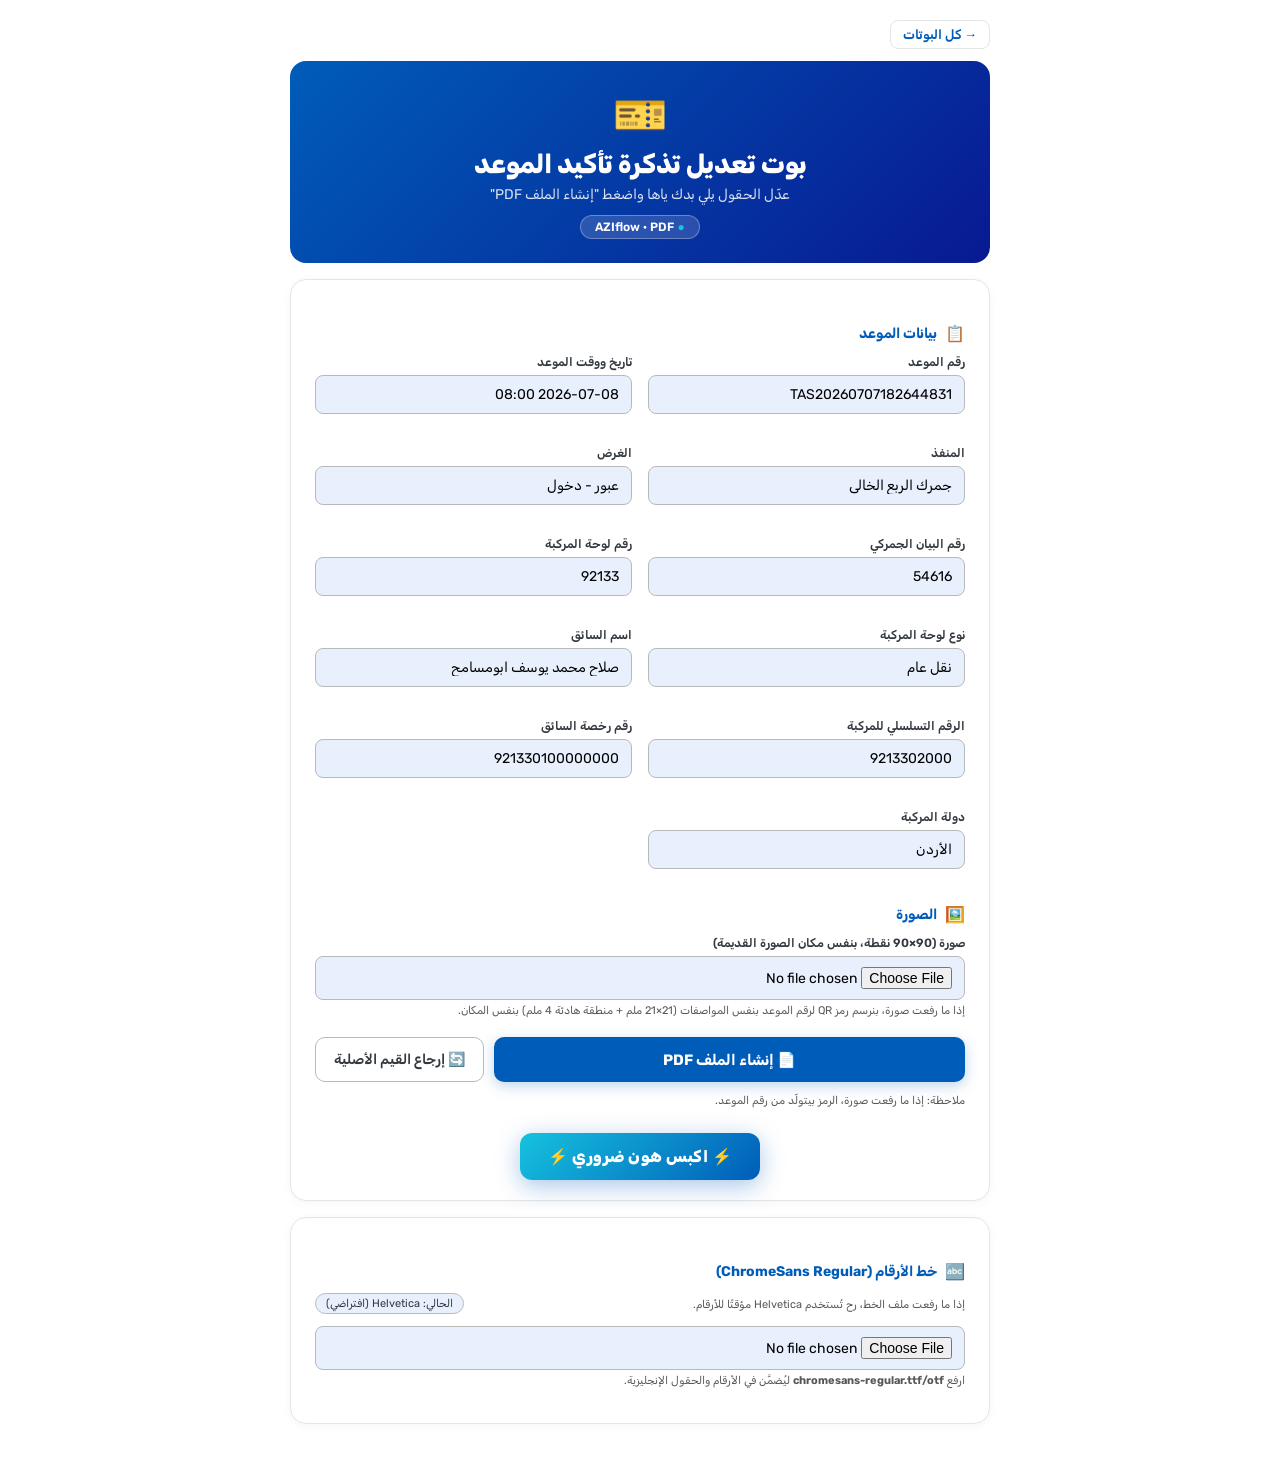
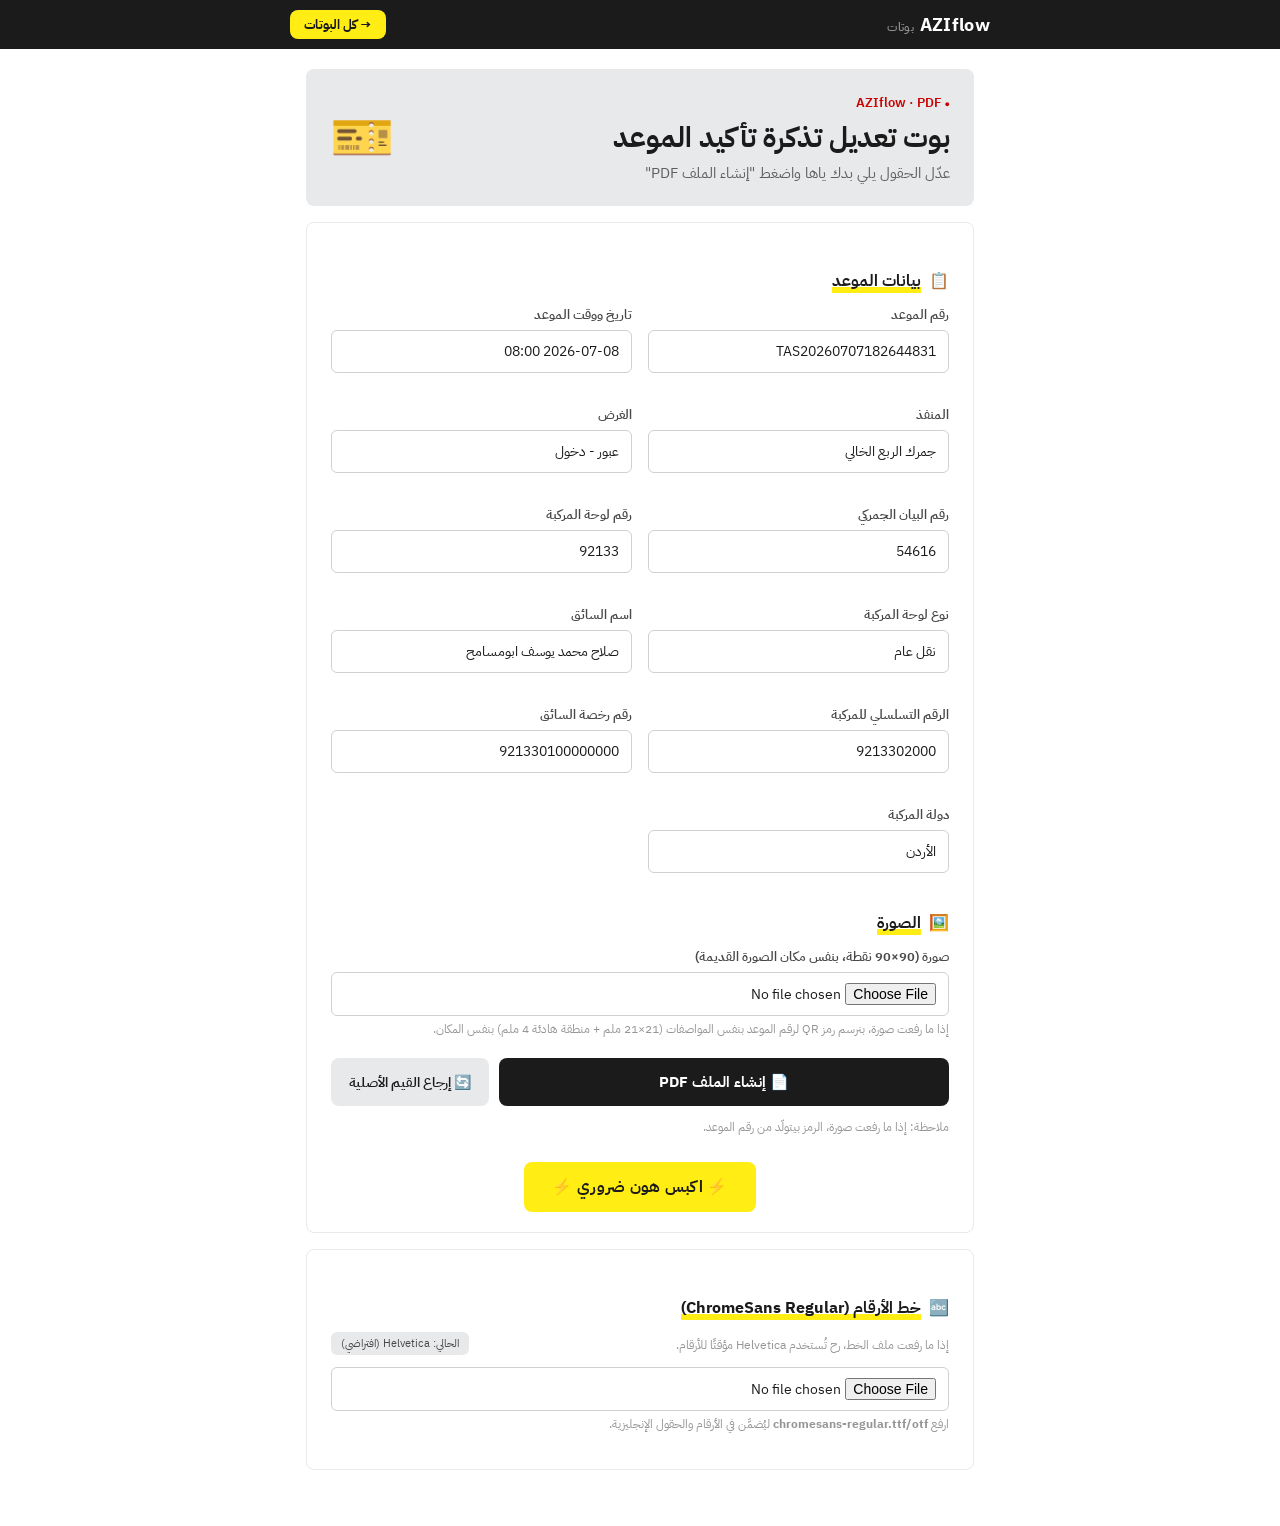
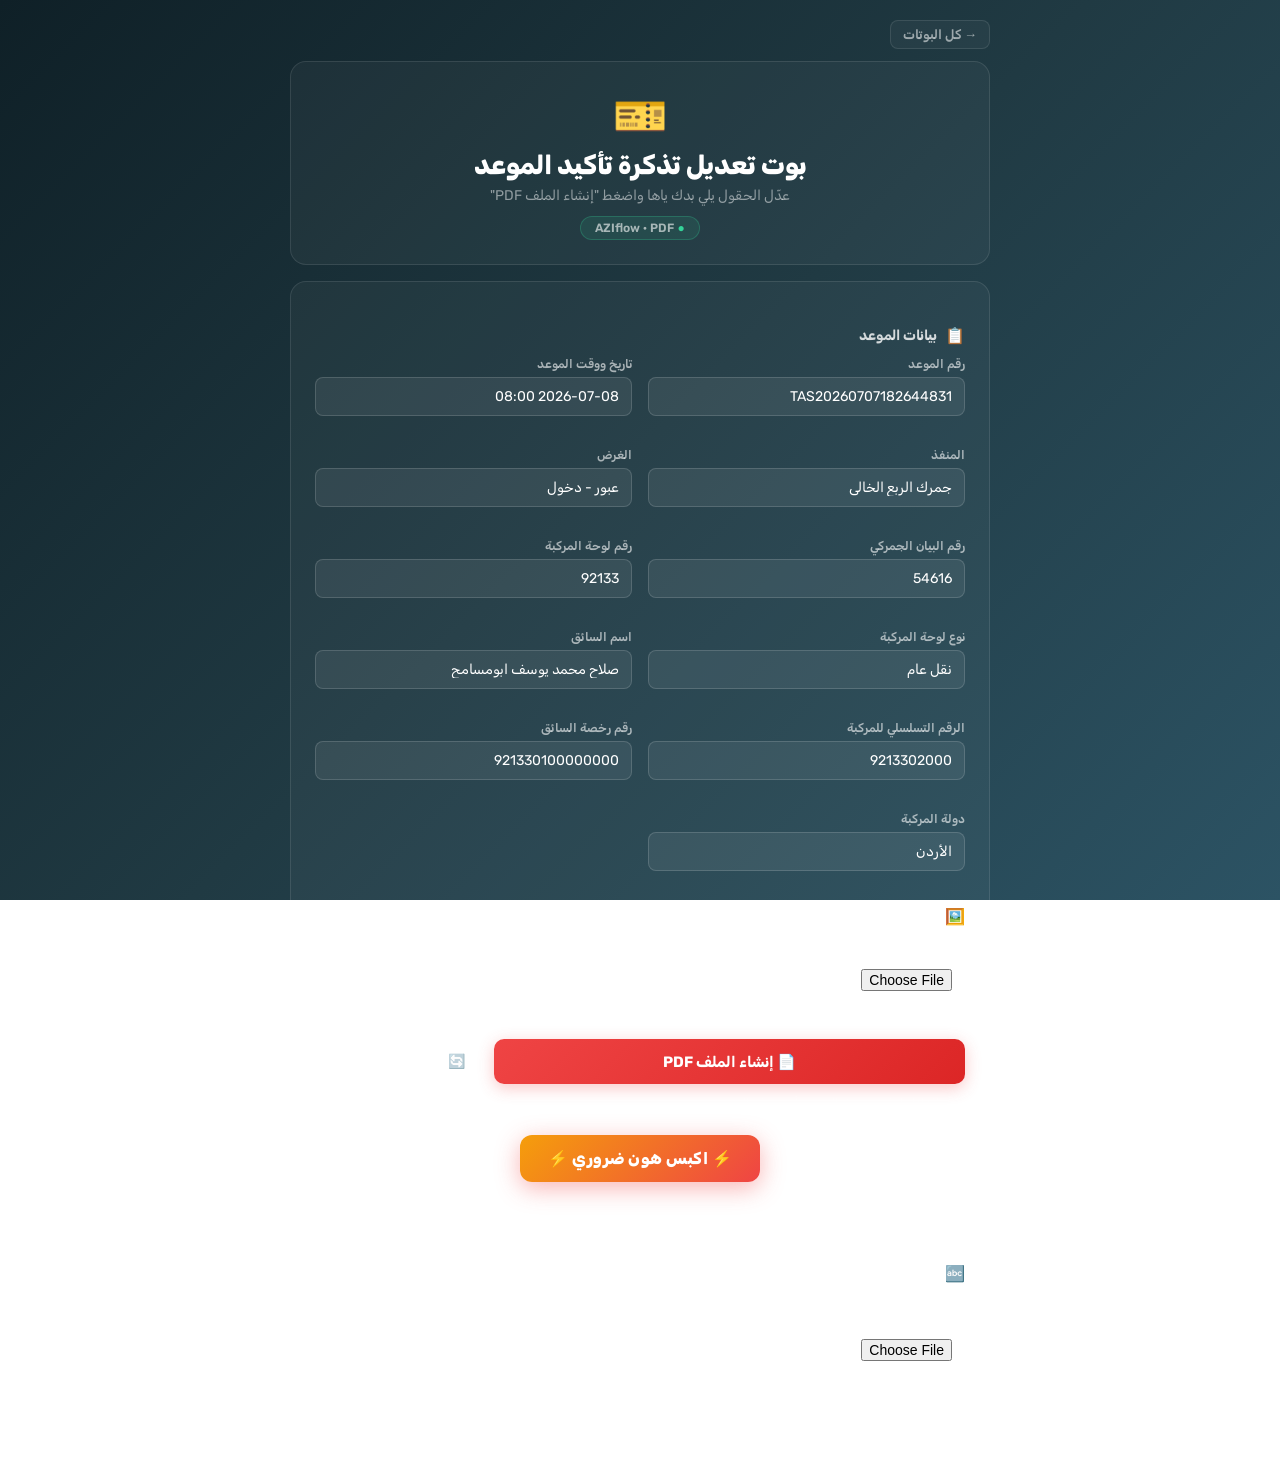
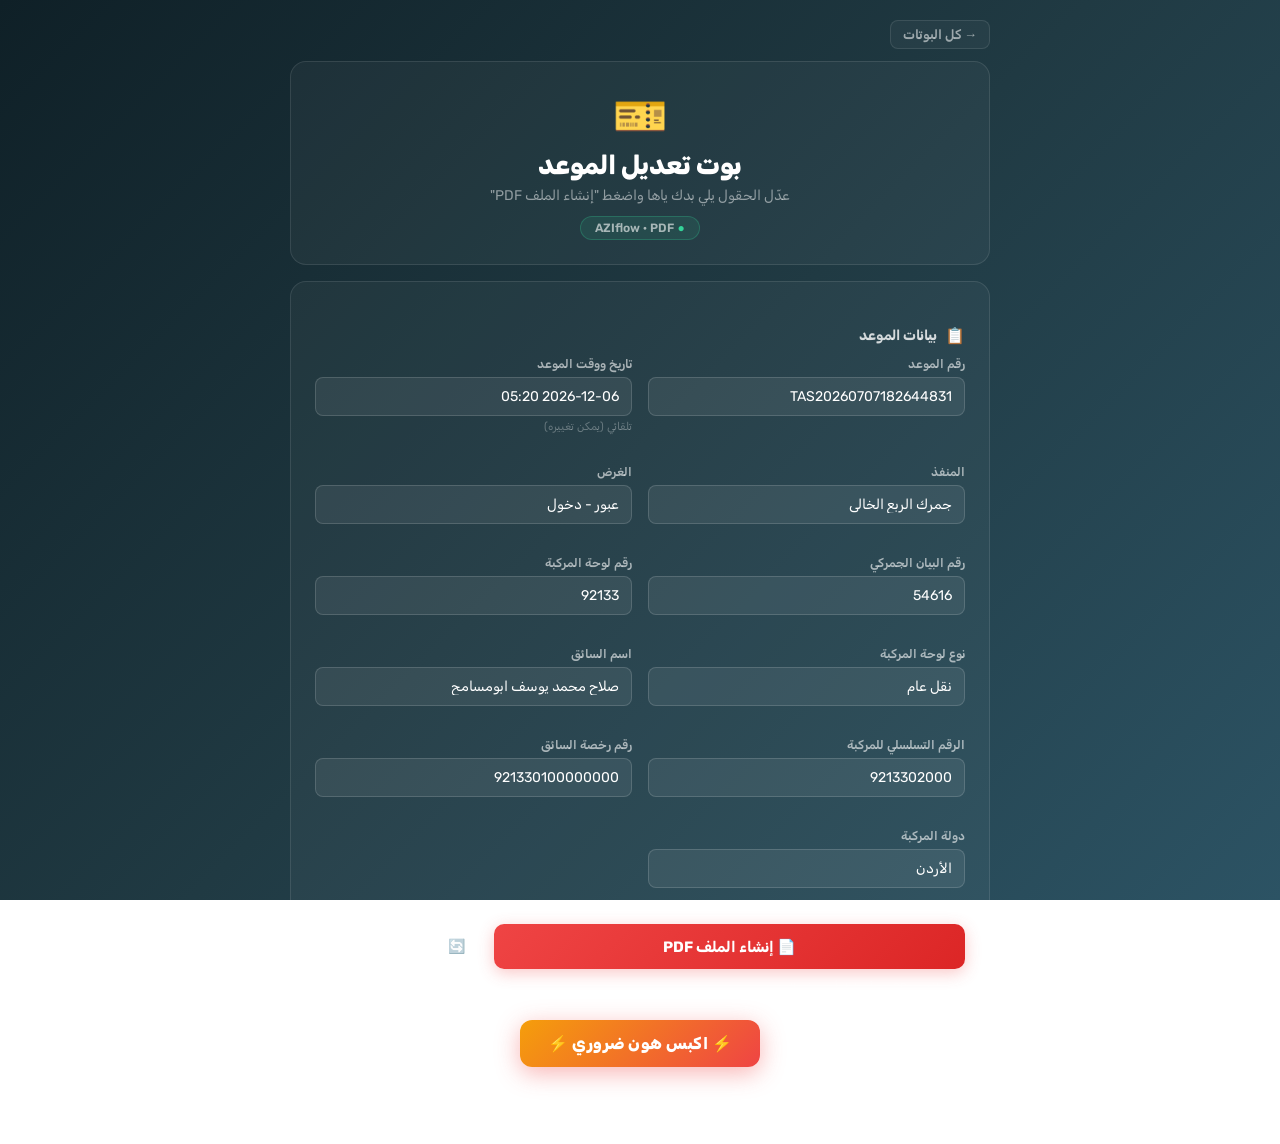
